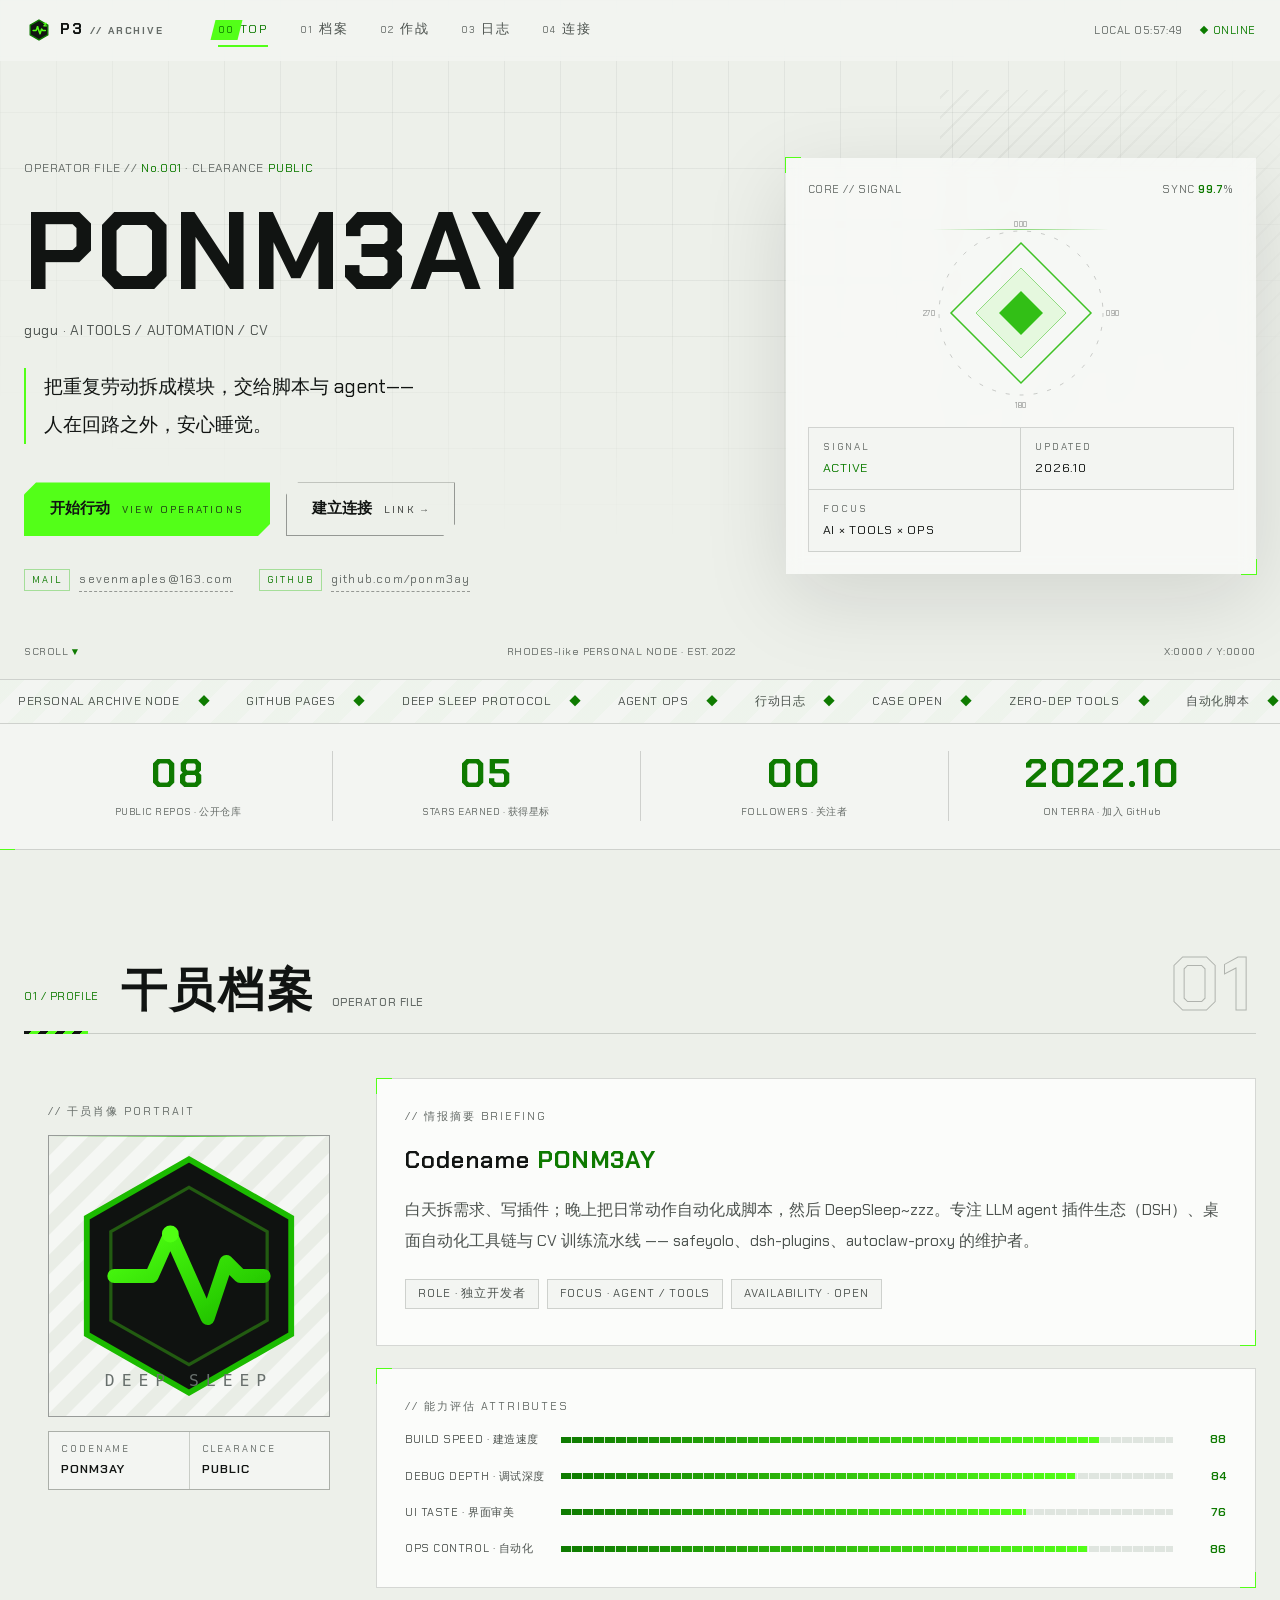
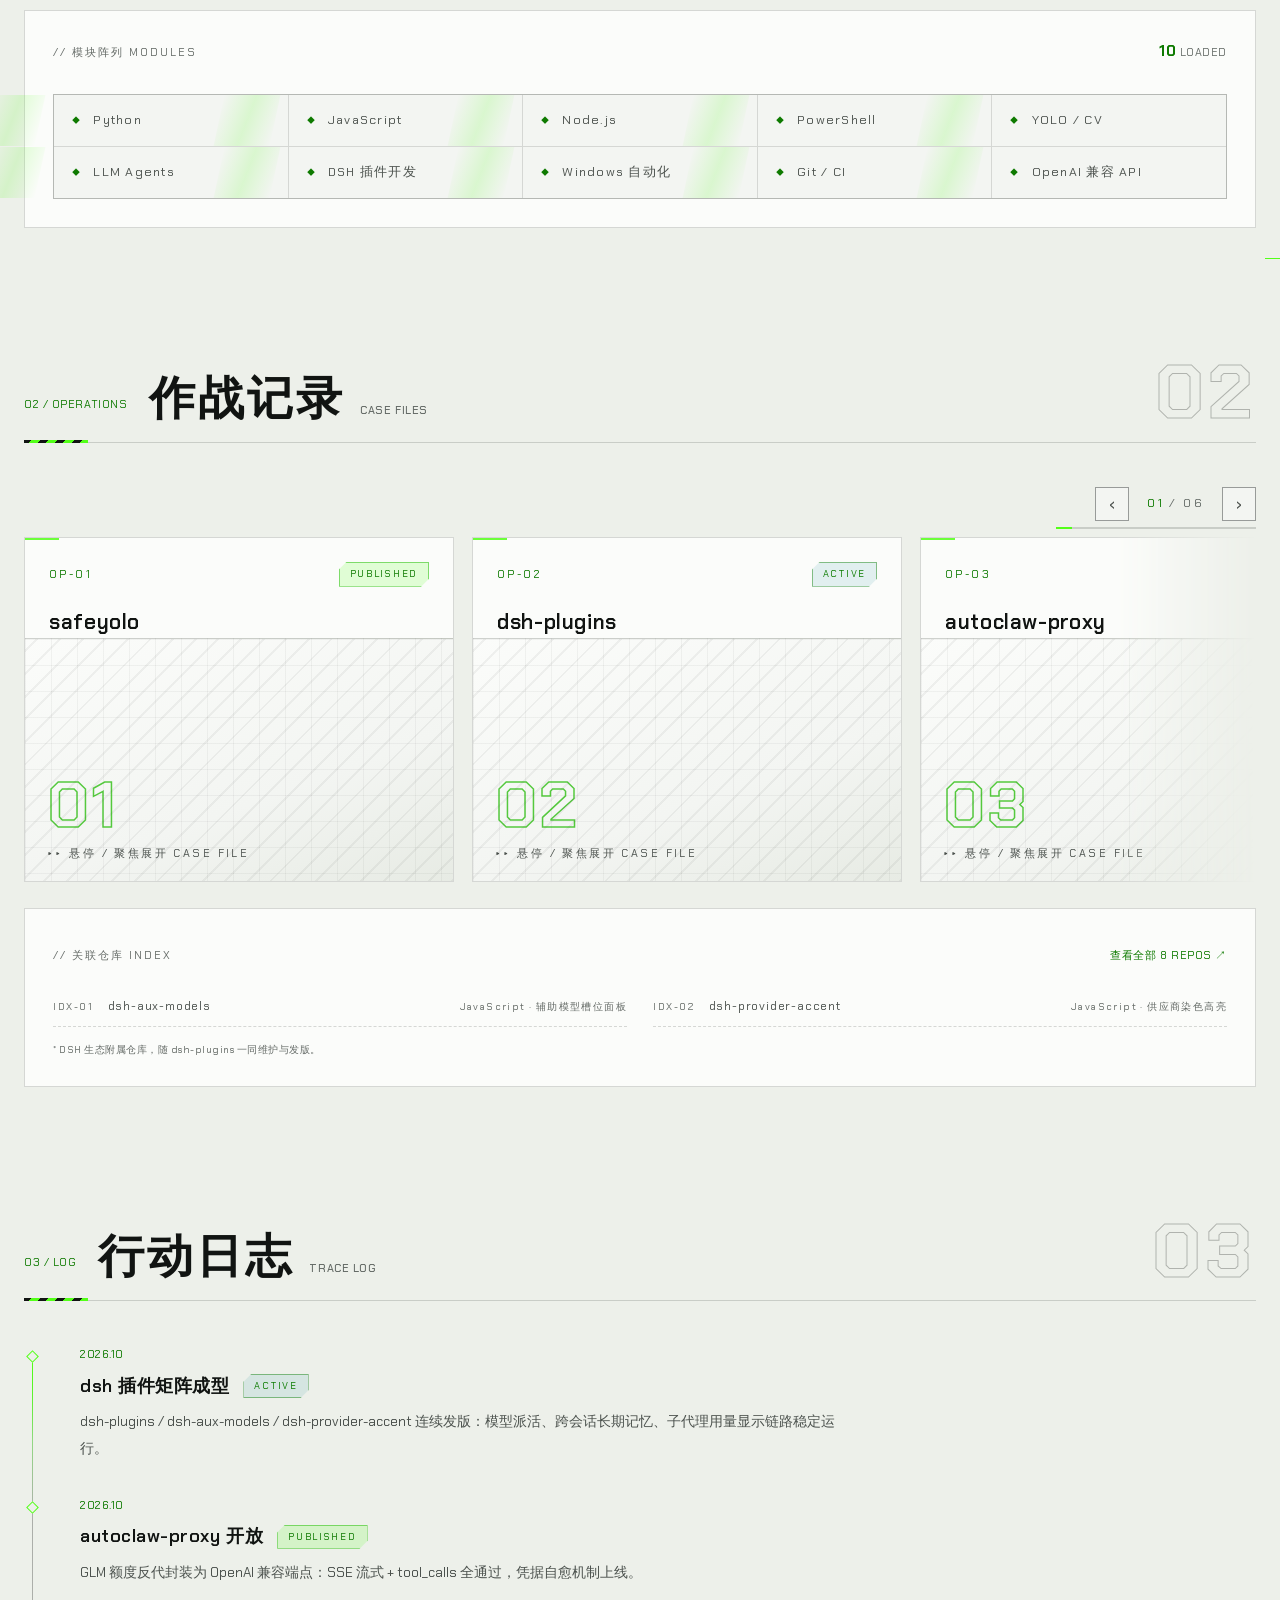
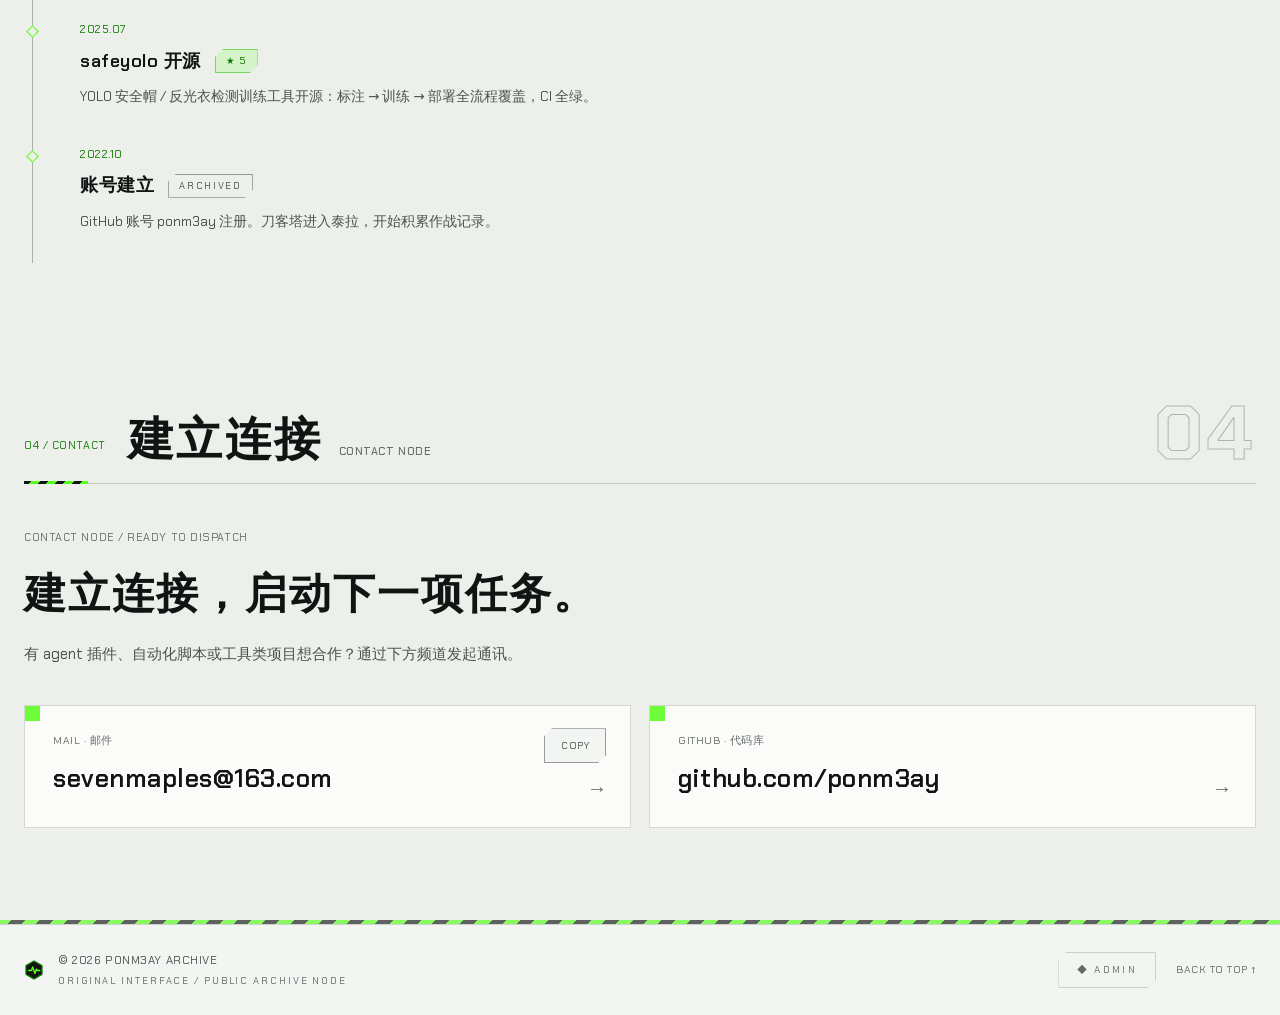
==== index.html @ d6914b5c "第三期R43-45: 滚动编排+交互密度+性能对标endfield - R43: 区头错峰进场/空心水印扫入/统计带count-up(格式化保留)/时间线轨道生长+条目错峰/作战卡合盖开场 - R44" ====
<!DOCTYPE html>
<html lang="zh-CN">
<head>
<meta charset="UTF-8">
<meta name="viewport" content="width=device-width, initial-scale=1.0">
<title>PONM3AY // PERSONAL ARCHIVE</title>
<meta name="description" content="PONM3AY 的个人档案站 —— AI 工具 / 桌面自动化 / CV 训练流水线。OPERATOR FILE // No.001">
<meta name="theme-color" content="#f3f5f2">
<meta property="og:title" content="PONM3AY // PERSONAL ARCHIVE">
<meta property="og:description" content="把重复劳动拆成模块，交给脚本与 agent。">
<meta property="og:type" content="website">
<meta property="og:url" content="https://ponm3ay.github.io/">
<meta property="og:image" content="https://ponm3ay.github.io/assets/img/og-card.png">
<meta property="og:image:width" content="1200">
<meta property="og:image:height" content="630">
<meta name="twitter:card" content="summary_large_image">
<meta name="twitter:title" content="PONM3AY // PERSONAL ARCHIVE">
<meta name="twitter:image" content="https://ponm3ay.github.io/assets/img/og-card.png">
<link rel="icon" type="image/svg+xml" href="favicon.svg?v=3">
<link rel="preload" href="assets/fonts/chakra-petch-latin-600-normal.woff2" as="font" type="font/woff2" crossorigin>
<link rel="preload" href="assets/fonts/chakra-petch-latin-400-normal.woff2" as="font" type="font/woff2" crossorigin>
<link rel="stylesheet" href="assets/fonts/fonts.css">
<style id="p3-critical">:root{--bg0:#edf0ea;--bg1:#f3f5f2;--bg2:#fbfcfa;--bg3:#e7ebe4;--panel:#fbfcfa;--line:#11141229;--line-strong:#11141266;--text:#111412;--dim:#4c524e;--faint:#656b67;--ak:#53ff18;--ak-deep:#0e7a00;--ak-soft:#53ff1829;--cyan:#0c7c00;--cyan-soft:#007c8f1a;--red:#b34700;--red-soft:#ff6a001f;--ok:#0c7c00;--f-disp:"Chakra Petch","Microsoft YaHei","PingFang SC","Noto Sans SC",system-ui,sans-serif;--f-body:"Chakra Petch","Microsoft YaHei","PingFang SC","Noto Sans SC",system-ui,sans-serif;--f-mono:"Consolas","Chakra Petch","Microsoft YaHei","Courier New",monospace;--ease-out:cubic-bezier(.16,1,.3,1);--clip-btn:polygon(12px 0,100% 0,100% calc(100% - 12px),calc(100% - 12px)100%,0 100%,0 12px);--clip-btn-sm:polygon(8px 0,100% 0,100% calc(100% - 8px),calc(100% - 8px)100%,0 100%,0 8px)}*,*:before,*:after{box-sizing:border-box}html,html:focus-within{scroll-behavior:smooth}body{background:var(--bg0);color:var(--text);font-family:var(--f-body);-webkit-font-smoothing:antialiased;overflow-x:hidden;margin:0;font-size:16px;line-height:1.7}::selection{background:var(--ak);color:#111412}img{display:block;max-width:100%}a{color:inherit;text-decoration:none}button{cursor:pointer;font-family:inherit}h1,h2,h3,h4,p,dl,dd,ul{margin:0;padding:0}ul{list-style:none}:focus-visible{outline:2px solid var(--ak);outline-offset:3px}::-webkit-scrollbar{width:10px;height:8px}::-webkit-scrollbar-track{background:var(--bg0)}::-webkit-scrollbar-thumb{border:2px solid var(--bg0);background:#c2c8bf}::-webkit-scrollbar-thumb:hover{background:var(--ak-deep)}.mono{font-family:var(--f-mono);letter-spacing:.05em}.container{width:min(1240px,100% - 48px);margin-inline-start:auto;margin-inline-end:auto}@media (max-width:640px){.container{width:calc(100% - 36px)}}.noscript-note{background:var(--red-soft);border-bottom:1px solid var(--red);font-family:var(--f-mono);padding:12px 20px;font-size:13px}#boot{position:fixed;z-index:200;background:var(--bg0);display:flex;animation:.5s 5s forwards bootAutoHide;justify-content:center;align-items: center;inset:0}@keyframes bootAutoHide{to{opacity:0;visibility:hidden}}#boot.is-done{opacity:0;visibility:hidden;transition:opacity .45s,visibility .45s}.boot-inner{width:min(560px,86vw)}.boot-lines{color:var(--dim);min-height:150px;font-size:12.5px;line-height:2}.boot-lines .bl{opacity:0;animation:.12s forwards blIn}.boot-lines .bl b{color:var(--ak-deep);font-weight:600}.boot-lines .bl .ok{color:var(--ok)}@keyframes blIn{to{opacity:1}}.boot-bar{overflow:hidden;background:#dfe5df;height:3px;margin:18px 0 10px}.boot-bar i{display:block;background:linear-gradient(90deg,var(--ak-deep),var(--ak));width:0;height:100%;transition:width .18s}.boot-status{display:flex;color:var(--faint);letter-spacing:.15em;justify-content:space-between;font-size:11px}.boot-skip{border:1px solid var(--line-strong);color:var(--dim);letter-spacing:.2em;clip-path:var(--clip-btn-sm);background:0 0;margin-top:26px;padding:11px 20px;transition:all .2s;font-size:11px}.boot-skip:hover{border-color:var(--ak-deep);color:var(--ak-deep)}.scroll-progress{position:fixed;z-index:120;background:0 0;height:2px;top:0;left:0;right:0}.scroll-progress i{display:block;background:var(--ak);width:0;height:100%;box-shadow:0 0 8px #1fb90080}.btn{display:inline-flex;font-family:var(--f-disp);clip-path:var(--clip-btn);transition:transform .2s var(--ease-out),background .2s,color .2s,box-shadow .2s;position:relative;border:none;align-items: center;gap:12px;padding:14px 26px;font-size:15px;font-weight:600}.btn .btn-en{letter-spacing:.22em;opacity:.72;font-size:10px;font-weight:500}.btn-solid{background:var(--ak);color:#111412}.btn-solid:hover{transform:translateY(-2px);box-shadow:0 6px 22px #1fb9004d}.btn-solid:active{transform:translateY(0)}.btn-ghost{color:var(--text);box-shadow:inset 0 0 0 1px var(--line-strong);background:0 0}.btn-ghost:hover{color:var(--ak-deep);box-shadow:inset 0 0 0 1px var(--ak);transform:translateY(-2px)}.btn-danger{color:var(--red)}.btn-danger:hover{box-shadow:inset 0 0 0 1px var(--red);color:var(--red);transform:none}.panel{background:var(--panel);border:1px solid var(--line);position:relative;padding:28px}.panel-corners:before,.panel-corners:after{content:"";position:absolute;border:1.5px solid var(--ak);pointer-events:none;width:16px;height:16px;transition:all .3s}.panel-corners:before{border-bottom:none;border-right:none;top:-1px;left:-1px}.panel-corners:after{border-top:none;border-left:none;bottom:-1px;right:-1px}.panel-corners:hover:before,.panel-corners:hover:after{width:24px;height:24px}.panel-tag{color:var(--faint);letter-spacing:.18em;margin-bottom:14px;font-size:11px}.panel-tag .attrs-note{display:inline-block;margin-left:10px}.chip{display:inline-block;color:var(--dim);border:1px solid var(--line);background:var(--bg1);letter-spacing:.08em;margin:0 8px 8px 0;padding:4px 12px;font-size:11.5px}.reveal{opacity:0;transition:opacity .8s var(--ease-out),transform .8s var(--ease-out);transform:translateY(26px)}.reveal.in{opacity:1;transform:none}body:not(.p3-admin) .is-todo,body:not(.p3-admin) .admin-only{display:none!important}.nav{position:fixed;z-index:110;backdrop-filter:blur(12px);background:#f3f5f2db;border-bottom:1px solid #0000;transition:border-color .3s;top:0;left:0;right:0}.nav.is-scrolled{border-bottom-color:var(--line)}.nav-inner{display:flex;align-items: center;gap:28px;height:60px}.nav-logo{display:flex;color:var(--text);align-self:stretch;align-items: center;gap:10px;padding:0 4px}.nav-logo-mark{color:var(--ak-deep);width:22px;height:22px}.nav-logo-text{letter-spacing:.12em;font-size:15px;font-weight:700}.nav-logo-sub{color:var(--faint);letter-spacing:.18em;margin-left:6px;font-size:10px}.nav-links{display:flex;gap:4px;margin-left:8px}.nav-link{position:relative;display:flex;color:var(--dim);letter-spacing:.1em;align-items:baseline;gap:6px;padding:8px 14px;transition:color .2s;font-size:12.5px}.nav-link i{color:var(--faint);position:relative;z-index:1;transition:color .2s;font-size:9.5px;font-style:normal}.nav-link i:before{content:"";position:absolute;background:var(--ak);z-index:-1;opacity:0;transition:transform .32s var(--ease-out),opacity .28s ease;inset:-2px -5px;transform:translate(-9px)skew(-14deg)}.nav-link:hover i:before,.nav-link.is-active i:before{opacity:1;transform:translate(0)skew(-14deg)}.nav-link:hover i,.nav-link.is-active i{color:#111412}.nav-link:hover{color:var(--text)}.nav-link.is-active,.nav-link.is-active i{color:var(--ak-deep)}.nav-link:after{content:"";position:absolute;background:var(--ak);transform-origin:left;transition:transform .28s var(--ease-out);height:1.5px;bottom:2px;left:14px;right:14px;transform:scaleX(0)}.nav-link.is-active:after{transform:scaleX(1)}
</style>
<link rel="stylesheet" href="assets/css/main.min.css" media="print" onload="this.media='all'">
<noscript><link rel="stylesheet" href="assets/css/main.min.css"></noscript>

<style id="p3-critical">:root{--bg0:#edf0ea;--bg1:#f3f5f2;--bg2:#fbfcfa;--bg3:#e7ebe4;--panel:#fbfcfa;--line:#11141229;--line-strong:#11141266;--text:#111412;--dim:#4c524e;--faint:#656b67;--ak:#53ff18;--ak-deep:#0e7a00;--ak-soft:#53ff1829;--cyan:#0c7c00;--cyan-soft:#007c8f1a;--red:#b34700;--red-soft:#ff6a001f;--ok:#0c7c00;--f-disp:"Chakra Petch","Microsoft YaHei","PingFang SC","Noto Sans SC",system-ui,sans-serif;--f-body:"Chakra Petch","Microsoft YaHei","PingFang SC","Noto Sans SC",system-ui,sans-serif;--f-mono:"Consolas","Chakra Petch","Microsoft YaHei","Courier New",monospace;--ease-out:cubic-bezier(.16,1,.3,1);--clip-btn:polygon(12px 0,100% 0,100% calc(100% - 12px),calc(100% - 12px)100%,0 100%,0 12px);--clip-btn-sm:polygon(8px 0,100% 0,100% calc(100% - 8px),calc(100% - 8px)100%,0 100%,0 8px)}*,*:before,*:after{box-sizing:border-box}html,html:focus-within{scroll-behavior:smooth}body{background:var(--bg0);color:var(--text);font-family:var(--f-body);-webkit-font-smoothing:antialiased;overflow-x:hidden;margin:0;font-size:16px;line-height:1.7}::selection{background:var(--ak);color:#111412}img{display:block;max-width:100%}a{color:inherit;text-decoration:none}button{cursor:pointer;font-family:inherit}h1,h2,h3,h4,p,dl,dd,ul{margin:0;padding:0}ul{list-style:none}:focus-visible{outline:2px solid var(--ak);outline-offset:3px}::-webkit-scrollbar{width:10px;height:8px}::-webkit-scrollbar-track{background:var(--bg0)}::-webkit-scrollbar-thumb{border:2px solid var(--bg0);background:#c2c8bf}::-webkit-scrollbar-thumb:hover{background:var(--ak-deep)}.mono{font-family:var(--f-mono);letter-spacing:.05em}.container{width:min(1240px,100% - 48px);margin-inline-start:auto;margin-inline-end:auto}@media (max-width:640px){.container{width:calc(100% - 36px)}}.noscript-note{background:var(--red-soft);border-bottom:1px solid var(--red);font-family:var(--f-mono);padding:12px 20px;font-size:13px}#boot{position:fixed;z-index:200;background:var(--bg0);display:flex;animation:.5s 5s forwards bootAutoHide;justify-content:center;align-items: center;inset:0}@keyframes bootAutoHide{to{opacity:0;visibility:hidden}}#boot.is-done{opacity:0;visibility:hidden;transition:opacity .45s,visibility .45s}.boot-inner{width:min(560px,86vw)}.boot-lines{color:var(--dim);min-height:150px;font-size:12.5px;line-height:2}.boot-lines .bl{opacity:0;animation:.12s forwards blIn}.boot-lines .bl b{color:var(--ak-deep);font-weight:600}.boot-lines .bl .ok{color:var(--ok)}@keyframes blIn{to{opacity:1}}.boot-bar{overflow:hidden;background:#dfe5df;height:3px;margin:18px 0 10px}.boot-bar i{display:block;background:linear-gradient(90deg,var(--ak-deep),var(--ak));width:0;height:100%;transition:width .18s}.boot-status{display:flex;color:var(--faint);letter-spacing:.15em;justify-content:space-between;font-size:11px}.boot-skip{border:1px solid var(--line-strong);color:var(--dim);letter-spacing:.2em;clip-path:var(--clip-btn-sm);background:0 0;margin-top:26px;padding:11px 20px;transition:all .2s;font-size:11px}.boot-skip:hover{border-color:var(--ak-deep);color:var(--ak-deep)}.scroll-progress{position:fixed;z-index:120;background:0 0;height:2px;top:0;left:0;right:0}.scroll-progress i{display:block;background:var(--ak);width:0;height:100%;box-shadow:0 0 8px #1fb90080}.btn{display:inline-flex;font-family:var(--f-disp);clip-path:var(--clip-btn);transition:transform .2s var(--ease-out),background .2s,color .2s,box-shadow .2s;position:relative;border:none;align-items: center;gap:12px;padding:14px 26px;font-size:15px;font-weight:600}.btn .btn-en{letter-spacing:.22em;opacity:.72;font-size:10px;font-weight:500}.btn-solid{background:var(--ak);color:#111412}.btn-solid:hover{transform:translateY(-2px);box-shadow:0 6px 22px #1fb9004d}.btn-solid:active{transform:translateY(0)}.btn-ghost{color:var(--text);box-shadow:inset 0 0 0 1px var(--line-strong);background:0 0}.btn-ghost:hover{color:var(--ak-deep);box-shadow:inset 0 0 0 1px var(--ak);transform:translateY(-2px)}.btn-danger{color:var(--red)}.btn-danger:hover{box-shadow:inset 0 0 0 1px var(--red);color:var(--red);transform:none}.panel{background:var(--panel);border:1px solid var(--line);position:relative;padding:28px}.panel-corners:before,.panel-corners:after{content:"";position:absolute;border:1.5px solid var(--ak);pointer-events:none;width:16px;height:16px;transition:all .3s}.panel-corners:before{border-bottom:none;border-right:none;top:-1px;left:-1px}.panel-corners:after{border-top:none;border-left:none;bottom:-1px;right:-1px}.panel-corners:hover:before,.panel-corners:hover:after{width:24px;height:24px}.panel-tag{color:var(--faint);letter-spacing:.18em;margin-bottom:14px;font-size:11px}.panel-tag .attrs-note{display:inline-block;margin-left:10px}.chip{display:inline-block;color:var(--dim);border:1px solid var(--line);background:var(--bg1);letter-spacing:.08em;margin:0 8px 8px 0;padding:4px 12px;font-size:11.5px}.reveal{opacity:0;transition:opacity .8s var(--ease-out),transform .8s var(--ease-out);transform:translateY(26px)}.reveal.in{opacity:1;transform:none}body:not(.p3-admin) .is-todo,body:not(.p3-admin) .admin-only{display:none!important}.nav{position:fixed;z-index:110;backdrop-filter:blur(12px);background:#f3f5f2db;border-bottom:1px solid #0000;transition:border-color .3s;top:0;left:0;right:0}.nav.is-scrolled{border-bottom-color:var(--line)}.nav-inner{display:flex;align-items: center;gap:28px;height:60px}.nav-logo{display:flex;color:var(--text);align-self:stretch;align-items: center;gap:10px;padding:0 4px}.nav-logo-mark{color:var(--ak-deep);width:22px;height:22px}.nav-logo-text{letter-spacing:.12em;font-size:15px;font-weight:700}.nav-logo-sub{color:var(--faint);letter-spacing:.18em;margin-left:6px;font-size:10px}.nav-links{display:flex;gap:4px;margin-left:8px}.nav-link{position:relative;display:flex;color:var(--dim);letter-spacing:.1em;align-items:baseline;gap:6px;padding:8px 14px;transition:color .2s;font-size:12.5px}.nav-link i{color:var(--faint);transition:color .2s;font-size:9.5px;font-style:normal}.nav-link:hover{color:var(--text)}.nav-link.is-active,.nav-link.is-active i{color:var(--ak-deep)}.nav-link:after{content:"";position:absolute;background:var(--ak);transform-origin:left;transition:transform .28s var(--ease-out);height:1.5px;bottom:2px;left:14px;right:14px;transform:scaleX(0)}.nav-link.is-active:after{transform:scaleX(1)}
</style>



<style id="p3-critical">:root{--bg0:#edf0ea;--bg1:#f3f5f2;--bg2:#fbfcfa;--bg3:#e7ebe4;--panel:#fbfcfa;--line:#11141229;--line-strong:#11141266;--text:#111412;--dim:#4c524e;--faint:#656b67;--ak:#53ff18;--ak-deep:#0e7a00;--ak-soft:#53ff1829;--cyan:#0c7c00;--cyan-soft:#007c8f1a;--red:#b34700;--red-soft:#ff6a001f;--ok:#0c7c00;--f-disp:"Chakra Petch","Microsoft YaHei","PingFang SC","Noto Sans SC",system-ui,sans-serif;--f-body:"Chakra Petch","Microsoft YaHei","PingFang SC","Noto Sans SC",system-ui,sans-serif;--f-mono:"Consolas","Chakra Petch","Microsoft YaHei","Courier New",monospace;--ease-out:cubic-bezier(.16,1,.3,1);--clip-btn:polygon(12px 0,100% 0,100% calc(100% - 12px),calc(100% - 12px)100%,0 100%,0 12px);--clip-btn-sm:polygon(8px 0,100% 0,100% calc(100% - 8px),calc(100% - 8px)100%,0 100%,0 8px)}*,*:before,*:after{box-sizing:border-box}html,html:focus-within{scroll-behavior:smooth}body{background:var(--bg0);color:var(--text);font-family:var(--f-body);-webkit-font-smoothing:antialiased;overflow-x:hidden;margin:0;font-size:16px;line-height:1.7}::selection{background:var(--ak);color:#111412}img{display:block;max-width:100%}a{color:inherit;text-decoration:none}button{cursor:pointer;font-family:inherit}h1,h2,h3,h4,p,dl,dd,ul{margin:0;padding:0}ul{list-style:none}:focus-visible{outline:2px solid var(--ak);outline-offset:3px}::-webkit-scrollbar{width:10px;height:8px}::-webkit-scrollbar-track{background:var(--bg0)}::-webkit-scrollbar-thumb{border:2px solid var(--bg0);background:#c2c8bf}::-webkit-scrollbar-thumb:hover{background:var(--ak-deep)}.mono{font-family:var(--f-mono);letter-spacing:.05em}.container{width:min(1240px,100% - 48px);margin-inline-start:auto;margin-inline-end:auto}@media (max-width:640px){.container{width:calc(100% - 36px)}}.noscript-note{background:var(--red-soft);border-bottom:1px solid var(--red);font-family:var(--f-mono);padding:12px 20px;font-size:13px}#boot{position:fixed;z-index:200;background:var(--bg0);display:flex;animation:.5s 5s forwards bootAutoHide;justify-content:center;align-items: center;inset:0}@keyframes bootAutoHide{to{opacity:0;visibility:hidden}}#boot.is-done{opacity:0;visibility:hidden;transition:opacity .45s,visibility .45s}.boot-inner{width:min(560px,86vw)}.boot-lines{color:var(--dim);min-height:150px;font-size:12.5px;line-height:2}.boot-lines .bl{opacity:0;animation:.12s forwards blIn}.boot-lines .bl b{color:var(--ak-deep);font-weight:600}.boot-lines .bl .ok{color:var(--ok)}@keyframes blIn{to{opacity:1}}.boot-bar{overflow:hidden;background:#dfe5df;height:3px;margin:18px 0 10px}.boot-bar i{display:block;background:linear-gradient(90deg,var(--ak-deep),var(--ak));width:0;height:100%;transition:width .18s}.boot-status{display:flex;color:var(--faint);letter-spacing:.15em;justify-content:space-between;font-size:11px}.boot-skip{border:1px solid var(--line-strong);color:var(--dim);letter-spacing:.2em;clip-path:var(--clip-btn-sm);background:0 0;margin-top:26px;padding:11px 20px;transition:all .2s;font-size:11px}.boot-skip:hover{border-color:var(--ak-deep);color:var(--ak-deep)}.scroll-progress{position:fixed;z-index:120;background:0 0;height:2px;top:0;left:0;right:0}.scroll-progress i{display:block;background:var(--ak);width:0;height:100%;box-shadow:0 0 8px #1fb90080}.btn{display:inline-flex;font-family:var(--f-disp);clip-path:var(--clip-btn);transition:transform .2s var(--ease-out),background .2s,color .2s,box-shadow .2s;position:relative;border:none;align-items: center;gap:12px;padding:14px 26px;font-size:15px;font-weight:600}.btn .btn-en{letter-spacing:.22em;opacity:.72;font-size:10px;font-weight:500}.btn-solid{background:var(--ak);color:#111412}.btn-solid:hover{transform:translateY(-2px);box-shadow:0 6px 22px #1fb9004d}.btn-solid:active{transform:translateY(0)}.btn-ghost{color:var(--text);box-shadow:inset 0 0 0 1px var(--line-strong);background:0 0}.btn-ghost:hover{color:var(--ak-deep);box-shadow:inset 0 0 0 1px var(--ak);transform:translateY(-2px)}.btn-danger{color:var(--red)}.btn-danger:hover{box-shadow:inset 0 0 0 1px var(--red);color:var(--red);transform:none}.panel{background:var(--panel);border:1px solid var(--line);position:relative;padding:28px}.panel-corners:before,.panel-corners:after{content:"";position:absolute;border:1.5px solid var(--ak);pointer-events:none;width:16px;height:16px;transition:all .3s}.panel-corners:before{border-bottom:none;border-right:none;top:-1px;left:-1px}.panel-corners:after{border-top:none;border-left:none;bottom:-1px;right:-1px}.panel-corners:hover:before,.panel-corners:hover:after{width:24px;height:24px}.panel-tag{color:var(--faint);letter-spacing:.18em;margin-bottom:14px;font-size:11px}.panel-tag .attrs-note{display:inline-block;margin-left:10px}.chip{display:inline-block;color:var(--dim);border:1px solid var(--line);background:var(--bg1);letter-spacing:.08em;margin:0 8px 8px 0;padding:4px 12px;font-size:11.5px}.reveal{opacity:0;transition:opacity .8s var(--ease-out),transform .8s var(--ease-out);transform:translateY(26px)}.reveal.in{opacity:1;transform:none}body:not(.p3-admin) .is-todo,body:not(.p3-admin) .admin-only{display:none!important}.nav{position:fixed;z-index:110;backdrop-filter:blur(12px);background:#f3f5f2db;border-bottom:1px solid #0000;transition:border-color .3s;top:0;left:0;right:0}.nav.is-scrolled{border-bottom-color:var(--line)}.nav-inner{display:flex;align-items: center;gap:28px;height:60px}.nav-logo{display:flex;color:var(--text);align-self:stretch;align-items: center;gap:10px;padding:0 4px}.nav-logo-mark{color:var(--ak-deep);width:22px;height:22px}.nav-logo-text{letter-spacing:.12em;font-size:15px;font-weight:700}.nav-logo-sub{color:var(--faint);letter-spacing:.18em;margin-left:6px;font-size:10px}.nav-links{display:flex;gap:4px;margin-left:8px}.nav-link{position:relative;display:flex;color:var(--dim);letter-spacing:.1em;align-items:baseline;gap:6px;padding:8px 14px;transition:color .2s;font-size:12.5px}.nav-link i{color:var(--faint);transition:color .2s;font-size:9.5px;font-style:normal}.nav-link:hover{color:var(--text)}.nav-link.is-active,.nav-link.is-active i{color:var(--ak-deep)}.nav-link:after{content:"";position:absolute;background:var(--ak);transform-origin:left;transition:transform .28s var(--ease-out);height:1.5px;bottom:2px;left:14px;right:14px;transform:scaleX(0)}.nav-link.is-active:after{transform:scaleX(1)}
</style>


</head>
<body>
<noscript><div class="noscript-note">本站需要启用 JavaScript 才能加载档案数据。STATIC FALLBACK: PONM3AY — github.com/ponm3ay — sevenmaples@163.com</div></noscript>

<!-- ===== 开机启动序列 ===== -->
<div id="boot" aria-hidden="true">
  <div class="boot-inner mono">
    <div class="boot-lines" id="bootLines"></div>
    <div class="boot-bar"><i id="bootBarFill"></i></div>
    <p class="boot-status"><span id="bootPct">LOADING - 0%</span><span>LOADING</span></p>
    <button id="bootSkip" class="boot-skip mono" type="button">SKIP ▸▸</button>
  </div>
</div>

<!-- ===== 滚动进度 ===== -->
<div class="scroll-progress" aria-hidden="true"><i id="scrollBar"></i></div>

<!-- ===== 导航 ===== -->
<header class="nav" id="nav">
  <div class="nav-inner container">
    <a class="nav-logo" href="#top" aria-label="返回顶部">
      <svg class="nav-logo-mark" viewBox="0 0 24 24" aria-hidden="true"><path d="M12 1.2 21.6 6.7v10.6L12 22.8 2.4 17.3V6.7Z" fill="#111412" stroke="currentColor" stroke-width="1.5"/><polyline points="5.6,12.6 8.8,12.6 10.4,8.7 13.1,16.1 14.8,11 16.1,12.6 18.9,12.6" fill="none" stroke="#53ff18" stroke-width="1.7" stroke-linecap="round" stroke-linejoin="round"/><circle cx="10.4" cy="8.7" r="1" fill="#53ff18"/><path d="M17.2 4.6h2.9l-2.9 2.9h2.9" fill="none" stroke="#53ff18" stroke-width="1.2" stroke-linecap="round" stroke-linejoin="round"/></svg>
      <span class="nav-logo-text mono">P3<span class="nav-logo-sub">// ARCHIVE</span></span>
    </a>
    <nav class="nav-links mono" id="navLinks" aria-label="站内导航">
      <a href="#top" class="nav-link is-active"><i>00</i>TOP</a>
      <a href="#profile" class="nav-link"><i>01</i>档案</a>
      <a href="#operations" class="nav-link"><i>02</i>作战</a>
      <a href="#log" class="nav-link"><i>03</i>日志</a>
      <a href="#connect" class="nav-link"><i>04</i>连接</a>
    </nav>
    <div class="nav-right mono">
      <span class="nav-clock" id="navClock">LOCAL --:--:--</span>
      <span class="nav-online"><i class="dot" aria-hidden="true"></i>ONLINE</span>
      <button class="nav-burger" id="navBurger" type="button" aria-label="打开菜单" aria-expanded="false"><span></span><span></span><span></span></button>
    </div>
  </div>
</header>

<main>
  <!-- ===== HERO ===== -->
  <section class="hero" id="top">
    <div class="hero-bg" aria-hidden="true"></div>
    <div class="container hero-grid">
      <div class="hero-main">
        <p class="hero-file mono reveal">OPERATOR FILE // <span data-c="identity.fileNo">No.001</span> · CLEARANCE <span data-c="identity.clearance">PUBLIC</span></p>
        <h1 class="hero-name glitch reveal" data-text="PONM3AY">PONM3AY</h1>
        <p class="hero-sub mono reveal"><span data-c="identity.name">gugu</span> · <span data-c="identity.role">AI TOOLS / AUTOMATION / CV</span></p>
        <p class="hero-mission reveal" data-c="identity.mission">把重复劳动拆成模块，交给脚本与 agent——<br>人在回路之外，安心睡觉。</p>
        <div class="hero-cta reveal">
          <a class="btn btn-solid" href="#operations">开始行动<span class="btn-en mono">VIEW OPERATIONS</span></a>
          <a class="btn btn-ghost" href="#connect">建立连接<span class="btn-en mono">LINK →</span></a>
        </div>
        <div class="hero-quick mono reveal">
          <a class="hq-link" id="hqMail" href="mailto:sevenmaples@163.com"><i>MAIL</i><span data-c="connect.mail">sevenmaples@163.com</span></a>
          <a class="hq-link" id="hqGit" href="https://github.com/ponm3ay" target="_blank" rel="noopener"><i>GITHUB</i><span data-c="connect.github">github.com/ponm3ay</span></a>
        </div>
      </div>
      <aside class="hero-aside reveal" aria-label="状态面板">
        <div class="status-card panel-corners">
          <div class="status-head mono"><span>CORE // SIGNAL</span><span class="sync mono">SYNC <b id="syncVal">99.7</b>%</span></div>
          <div class="core-visual" aria-hidden="true">
            <svg viewBox="0 0 200 200">
              <g class="core-spin">
                <path d="M100 30 170 100 100 170 30 100Z" fill="none" stroke="rgba(31,185,0,.85)" stroke-width="1.5"/>
                <path d="M100 55 145 100 100 145 55 100Z" fill="rgba(83,255,24,.10)" stroke="rgba(31,185,0,.45)" stroke-width="1"/>
              </g>
              <g class="core-spin-rev">
                <circle cx="100" cy="100" r="82" fill="none" stroke="rgba(17,20,18,.20)" stroke-width="1" stroke-dasharray="4 10"/>
                <path d="M100 78 122 100 100 122 78 100Z" fill="rgba(31,185,0,.9)"/>
              </g>
              <g class="mono core-label" fill="rgba(17,20,18,.5)" font-size="7" font-family="monospace">
                <text x="100" y="14" text-anchor="middle">000</text>
                <text x="192" y="103" text-anchor="middle">090</text>
                <text x="100" y="195" text-anchor="middle">180</text>
                <text x="8" y="103" text-anchor="middle">270</text>
              </g>
            </svg>
            <span class="core-scan" aria-hidden="true"></span>
          </div>
          <dl class="status-grid mono">
            <div><dt>SIGNAL</dt><dd class="ok">ACTIVE</dd></div>
            <div><dt>SECTOR</dt><dd data-c="identity.location">CN / [待编辑]</dd></div>
            <div><dt>UPDATED</dt><dd data-c="meta.updated">2026.10</dd></div>
            <div><dt>FOCUS</dt><dd data-c="identity.focus">AI × TOOLS × OPS</dd></div>
          </dl>
        </div>
      </aside>
    </div>
    <div class="hero-foot mono container">
      <span>SCROLL <b>▼</b></span>
      <span class="hero-foot-mid">RHODES-like PERSONAL NODE · EST. 2022</span>
      <span id="heroXY">X:0000 / Y:0000</span>
    </div>
  </section>

  <!-- ===== 跑马灯 ===== -->
  <div class="ticker" aria-hidden="true">
    <div class="ticker-track mono" id="tickerTrack"></div>
  </div>

  <!-- ===== 统计带 ===== -->
  <section class="stats" aria-label="GitHub 数据统计">
    <div class="container stats-grid">
      <div class="stat reveal"><span class="stat-num mono" data-c="stats.repos">08</span><span class="stat-label mono">PUBLIC REPOS · 公开仓库</span></div>
      <div class="stat reveal"><span class="stat-num mono" data-c="stats.stars">05</span><span class="stat-label mono">STARS EARNED · 获得星标</span></div>
      <div class="stat reveal"><span class="stat-num mono" data-c="stats.followers">00</span><span class="stat-label mono">FOLLOWERS · 关注者</span></div>
      <div class="stat reveal"><span class="stat-num mono" data-c="stats.since">2022.10</span><span class="stat-label mono">ON TERRA · 加入 GitHub</span></div>
    </div>
  </section>

  <!-- ===== 01 档案 ===== -->
  <section class="sec" id="profile">
    <div class="container">
      <header class="sec-head reveal">
        <p class="sec-index mono">01 / PROFILE</p>
        <h2 class="sec-title"><span class="sec-cn">干员档案</span><span class="sec-en mono">OPERATOR FILE</span></h2>
        <span class="sec-num mono" aria-hidden="true">01</span>
      </header>
      <div class="profile-grid">
        <aside class="avatar-panel panel-corners reveal" id="avatarPanel" aria-label="干员肖像">
          <p class="panel-tag mono">// 干员肖像 PORTRAIT</p>
          <div class="portrait-frame" id="portraitFrame">
            <img id="portraitImg" src="assets/img/avatar.svg" alt="干员肖像 PORTRAIT">
            <span class="portrait-scan" aria-hidden="true"></span>
            <button class="portrait-upload mono" id="portraitUpload" type="button" hidden aria-label="上传本地头像">▲ 上传图像<span>UPLOAD IMAGE</span></button>
          </div>
          <dl class="portrait-meta mono">
            <div><dt>CODENAME</dt><dd data-c="identity.codename">PONM3AY</dd></div>
            <div><dt>CLEARANCE</dt><dd data-c="identity.clearance">PUBLIC</dd></div>
          </dl>
          <p class="portrait-hint mono admin-only" id="portraitHint">* 解锁 ◆ ADMIN 后可从本地上传头像（自动压缩至 640px，仅本机生效）</p>
          <input type="file" id="portraitFile" accept="image/*" hidden>
        </aside>
        <div class="profile-main">
          <article class="panel bio-panel panel-corners reveal">
          <p class="panel-tag mono">// 情报摘要 BRIEFING</p>
          <h3 class="bio-title">Codename <b data-c="identity.codename">PONM3AY</b></h3>
          <p class="bio-text" data-c="identity.bio">白天拆需求、写插件；晚上把日常动作自动化成脚本，然后 DeepSleep~zzz。专注 LLM agent 插件生态（DSH）、桌面自动化工具链与 CV 训练流水线 —— safeyolo、dsh-plugins、autoclaw-proxy 的维护者。</p>
          <div class="bio-chips mono" id="bioChips">
            <span class="chip">ROLE · 独立开发者</span>
            <span class="chip">FOCUS · AGENT / TOOLS</span>
            <span class="chip">AVAILABILITY · OPEN</span>
          </div>
        </article>
        <article class="panel attrs-panel panel-corners reveal">
          <p class="panel-tag mono">// 能力评估 ATTRIBUTES</p>
          <p class="attrs-sub mono admin-only">自评示例 · 可在管理后台修改</p>
          <div class="attr" id="attrsList"></div>
        </article>
        </div>
      </div>
      <article class="panel modules-panel reveal">
        <div class="modules-head">
          <p class="panel-tag mono">// 模块阵列 MODULES</p>
          <p class="modules-count mono"><b id="modulesCount">10</b> LOADED</p>
        </div>
        <ul class="modules-grid mono" id="modulesList"></ul>
      </article>
    </div>
  </section>

  <!-- ===== 02 作战 ===== -->
  <section class="sec" id="operations">
    <div class="container">
      <header class="sec-head reveal">
        <p class="sec-index mono">02 / OPERATIONS</p>
        <h2 class="sec-title"><span class="sec-cn">作战记录</span><span class="sec-en mono">CASE FILES</span></h2>
        <span class="sec-num mono" aria-hidden="true">02</span>
      </header>
      <div class="ops-pager mono reveal" aria-hidden="true">
        <button class="ops-btn" id="opsPrev" type="button" aria-label="上一批项目">‹</button>
        <span class="ops-counter"><i id="opsIdx">01</i> / <span id="opsTotal">06</span></span>
        <button class="ops-btn" id="opsNext" type="button" aria-label="下一批项目">›</button>
        <span class="ops-progress" aria-hidden="true"><i id="opsProgress"></i></span>
      </div>
      <div class="ops-viewport reveal" id="opsViewport" tabindex="0" aria-label="项目列表，可左右滚动">
        <div class="ops-track" id="opsTrack"></div>
      </div>
      <article class="panel ops-index-panel reveal">
        <div class="ops-index-head">
          <p class="panel-tag mono">// 关联仓库 INDEX</p>
          <a class="ops-all mono" href="https://github.com/ponm3ay?tab=repositories" target="_blank" rel="noopener">查看全部 8 REPOS ↗</a>
        </div>
        <ul class="ops-index mono" id="opsIndex"></ul>
        <p class="ops-index-note mono">* DSH 生态附属仓库，随 dsh-plugins 一同维护与发版。</p>
      </article>
    </div>
  </section>

  <!-- ===== 03 日志 ===== -->
  <section class="sec" id="log">
    <div class="container">
      <header class="sec-head reveal">
        <p class="sec-index mono">03 / LOG</p>
        <h2 class="sec-title"><span class="sec-cn">行动日志</span><span class="sec-en mono">TRACE LOG</span></h2>
        <span class="sec-num mono" aria-hidden="true">03</span>
      </header>
      <div class="timeline" id="timeline"></div>
    </div>
  </section>

  <!-- ===== 04 建立连接 ===== -->
  <section class="sec sec-connect" id="connect">
    <div class="container">
      <header class="sec-head reveal">
        <p class="sec-index mono">04 / CONTACT</p>
        <h2 class="sec-title"><span class="sec-cn">建立连接</span><span class="sec-en mono">CONTACT NODE</span></h2>
        <span class="sec-num mono" aria-hidden="true">04</span>
      </header>
      <div class="connect-head reveal">
        <p class="connect-kicker mono">CONTACT NODE / READY TO DISPATCH</p>
        <p class="connect-title">建立连接，启动下一项任务。</p>
        <p class="connect-sub">有 agent 插件、自动化脚本或工具类项目想合作？通过下方频道发起通讯。</p>
      </div>
      <div class="connect-grid" id="connectGrid">
        <a class="connect-card panel-corners reveal" href="mailto:sevenmaples@163.com" id="channelMail">
          <span class="cc-type mono">MAIL · 邮件</span>
          <span class="cc-value" data-c="connect.mail">sevenmaples@163.com</span>
          <span class="cc-arrow mono" aria-hidden="true">→</span>
          <button class="cc-copy mono" type="button" data-copy="sevenmaples@163.com" aria-label="复制邮箱地址">COPY</button>
        </a>
        <a class="connect-card panel-corners reveal" href="https://github.com/ponm3ay" target="_blank" rel="noopener" id="channelGit">
          <span class="cc-type mono">GITHUB · 代码库</span>
          <span class="cc-value" data-c="connect.github">github.com/ponm3ay</span>
          <span class="cc-arrow mono" aria-hidden="true">→</span>
        </a>
        <div class="connect-card connect-card-empty reveal">
          <span class="cc-type mono">CHANNEL · 更多频道</span>
          <span class="cc-value cc-todo">[待编辑 · 在管理后台补充 B站 / 博客 / 其他链接]</span>
        </div>
      </div>
      <p class="connect-note mono reveal" data-c="connect.responseNote">RESPONSE TIME · 通常 24-48H · [待编辑：可写上你的响应习惯]</p>
    </div>
  </section>
</main>

<!-- ===== 页脚 ===== -->
<footer class="footer">
  <div class="container footer-inner">
    <div class="footer-brand">
      <svg class="footer-mark" viewBox="0 0 24 24" aria-hidden="true"><path d="M12 1.2 21.6 6.7v10.6L12 22.8 2.4 17.3V6.7Z" fill="#111412" stroke="currentColor" stroke-width="1.5"/><polyline points="5.6,12.6 8.8,12.6 10.4,8.7 13.1,16.1 14.8,11 16.1,12.6 18.9,12.6" fill="none" stroke="#53ff18" stroke-width="1.7" stroke-linecap="round" stroke-linejoin="round"/><circle cx="10.4" cy="8.7" r="1" fill="#53ff18"/></svg>
      <div class="footer-text mono">
        <span data-c="footer.text">© 2026 PONM3AY ARCHIVE</span>
        <span class="footer-note" data-c="footer.note">ORIGINAL INTERFACE / PUBLIC ARCHIVE NODE</span>
      </div>
    </div>
    <div class="footer-right mono">
      <button class="admin-entry" id="adminEntry" type="button" title="管理员控制台">◆ ADMIN</button>
      <a class="footer-top" href="#top">BACK TO TOP ↑</a>
    </div>
  </div>
</footer>

<!-- ===== 管理后台 MODAL ===== -->
<div class="admin-modal" id="adminModal" role="dialog" aria-modal="true" aria-labelledby="adminTitle" hidden>
  <div class="admin-backdrop" data-admin-close></div>
  <div class="admin-box panel-corners">
    <!-- 令牌验证步骤 -->
    <div class="admin-step" id="adminStepToken">
      <div class="admin-head">
        <h3 class="admin-title mono" id="adminTitle">ADMIN CONSOLE // 认证</h3>
        <button class="admin-x" type="button" data-admin-close aria-label="关闭">✕</button>
      </div>
      <p class="admin-hint">输入管理员令牌以解锁本页内容编辑。令牌只保存在站长手里；本站仅校验其 SHA-256 摘要。</p>
      <form id="tokenForm">
        <input class="admin-token-input mono" id="tokenInput" type="password" autocomplete="off" spellcheck="false" placeholder="P3A-XXXX-XXXX-XXXX-XXXX" aria-label="管理员令牌">
        <p class="admin-err mono" id="tokenErr" hidden>ACCESS DENIED · 令牌校验失败</p>
        <button class="btn btn-solid admin-go" type="submit">验证并解锁<span class="btn-en mono">AUTH</span></button>
      </form>
    </div>
    <!-- 编辑步骤 -->
    <div class="admin-step" id="adminStepEdit" hidden>
      <div class="admin-head">
        <h3 class="admin-title mono" id="adminTitleEdit">ADMIN CONSOLE // 内容编辑</h3>
        <button class="admin-x" type="button" data-admin-close aria-label="关闭">✕</button>
      </div>
      <p class="admin-hint admin-hint-live" id="adminLiveHint" hidden>● 本地编辑已启用：改动已保存到本浏览器（localStorage），仅本机可见。</p>
      <p class="admin-hint">保存后仅对本浏览器生效；点击「发布到 GitHub」可直接提交到仓库并自动上线（首次需配置一次 GitHub 令牌，仅存本机）。</p>
      <div class="admin-body" id="adminBody"></div>
      <div class="pub-token mono" id="pubToken" hidden>
        <p class="pub-token-title">// GITHUB 令牌（首次配置）</p>
        <div class="pub-token-row">
          <input class="f-input" id="ghTokenInput" type="password" autocomplete="off" spellcheck="false" placeholder="github_pat_… （细粒度令牌）">
          <button class="f-add" id="ghTokenSave" type="button">保存令牌</button>
        </div>
        <p class="pub-token-help">创建方式：github.com → Settings → Developer settings → Fine-grained tokens → Generate：<br>① Repository access 选 <b>Only select repositories → ponm3ay/ponm3ay.github.io</b>；② Permissions → Contents → <b>Read and write</b>；③ 生成后粘贴到上面保存。令牌仅存于本浏览器 localStorage，可随时清除；泄露风险等于把该仓库写权限交给这台设备。</p>
      </div>
      <div class="pub-status mono" id="pubStatus" hidden></div>
      <div class="admin-actions mono">
        <button class="btn btn-solid" id="adminPublish" type="button">发布到 GitHub<span class="btn-en mono">PUBLISH</span></button>
        <button class="btn btn-ghost" id="adminSave" type="button">保存到本浏览器<span class="btn-en mono">SAVE</span></button>
        <button class="btn btn-ghost" id="adminExport" type="button">导出 content.json<span class="btn-en mono">EXPORT</span></button>
        <button class="btn btn-ghost btn-danger" id="adminReset" type="button">恢复默认</button>
        <button class="admin-logout mono" id="adminLogout" type="button">退出登录</button>
      </div>
    </div>
  </div>
</div>

<!-- ===== Toast ===== -->
<div class="toast mono" id="toast" role="status" aria-live="polite"></div>

<script src="assets/js/content.js"></script>
<script src="assets/js/app.min.js" defer></script>
<script src="assets/js/admin.min.js" defer></script>






</body>
</html>
---- assets/fonts/fonts.css ----
/* Chakra Petch — self-hosted (latin subset), 源自 @fontsource/chakra-petch (OFL 许可) */

@font-face{
  font-family:'Chakra Petch';
  font-style:normal;
  font-weight:400;
  font-display:swap;
  src:url('chakra-petch-latin-400-normal.woff2') format('woff2');
}
@font-face{
  font-family:'Chakra Petch';
  font-style:normal;
  font-weight:500;
  font-display:swap;
  src:url('chakra-petch-latin-500-normal.woff2') format('woff2');
}
@font-face{
  font-family:'Chakra Petch';
  font-style:normal;
  font-weight:600;
  font-display:swap;
  src:url('chakra-petch-latin-600-normal.woff2') format('woff2');
}
@font-face{
  font-family:'Chakra Petch';
  font-style:normal;
  font-weight:700;
  font-display:swap;
  src:url('chakra-petch-latin-700-normal.woff2') format('woff2');
}
---- assets/css/main.min.css ----
:root{--bg0:#edf0ea;--bg1:#f3f5f2;--bg2:#fbfcfa;--bg3:#e7ebe4;--panel:#fbfcfa;--line:#11141229;--line-strong:#11141266;--text:#111412;--dim:#4c524e;--faint:#656b67;--ak:#53ff18;--ak-deep:#0e7a00;--ak-soft:#53ff1829;--cyan:#0c7c00;--cyan-soft:#007c8f1a;--red:#b34700;--red-soft:#ff6a001f;--ok:#0c7c00;--f-disp:"Chakra Petch","Microsoft YaHei","PingFang SC","Noto Sans SC",system-ui,sans-serif;--f-body:"Chakra Petch","Microsoft YaHei","PingFang SC","Noto Sans SC",system-ui,sans-serif;--f-mono:"Consolas","Chakra Petch","Microsoft YaHei","Courier New",monospace;--ease-out:cubic-bezier(.16,1,.3,1);--clip-btn:polygon(12px 0,100% 0,100% calc(100% - 12px),calc(100% - 12px)100%,0 100%,0 12px);--clip-btn-sm:polygon(8px 0,100% 0,100% calc(100% - 8px),calc(100% - 8px)100%,0 100%,0 8px)}*,*:before,*:after{box-sizing:border-box}html,html:focus-within{scroll-behavior:smooth}body{background:var(--bg0);color:var(--text);font-family:var(--f-body);-webkit-font-smoothing:antialiased;overflow-x:hidden;margin:0;font-size:16px;line-height:1.7}::selection{background:var(--ak);color:#111412}img{display:block;max-width:100%}a{color:inherit;text-decoration:none}button{cursor:pointer;font-family:inherit}h1,h2,h3,h4,p,dl,dd,ul{margin:0;padding:0}ul{list-style:none}:focus-visible{outline:2px solid var(--ak);outline-offset:3px}::-webkit-scrollbar{width:10px;height:8px}::-webkit-scrollbar-track{background:var(--bg0)}::-webkit-scrollbar-thumb{border:2px solid var(--bg0);background:#c2c8bf}::-webkit-scrollbar-thumb:hover{background:var(--ak-deep)}.mono{font-family:var(--f-mono);letter-spacing:.05em}.container{width:min(1240px,100% - 48px);margin-inline-start:auto;margin-inline-end:auto}@media (max-width:640px){.container{width:calc(100% - 36px)}}.noscript-note{background:var(--red-soft);border-bottom:1px solid var(--red);font-family:var(--f-mono);padding:12px 20px;font-size:13px}#boot{position:fixed;z-index:200;background:var(--bg0);display:flex;animation:.5s 5s forwards bootAutoHide;justify-content:center;align-items: center;inset:0}@keyframes bootAutoHide{to{opacity:0;visibility:hidden}}#boot.is-done{opacity:0;visibility:hidden;transition:opacity .45s,visibility .45s}.boot-inner{width:min(560px,86vw)}.boot-lines{color:var(--dim);min-height:150px;font-size:12.5px;line-height:2}.boot-lines .bl{opacity:0;animation:.12s forwards blIn}.boot-lines .bl b{color:var(--ak-deep);font-weight:600}.boot-lines .bl .ok{color:var(--ok)}@keyframes blIn{to{opacity:1}}.boot-bar{overflow:hidden;background:#dfe5df;height:3px;margin:18px 0 10px}.boot-bar i{display:block;background:linear-gradient(90deg,var(--ak-deep),var(--ak));width:0;height:100%;transition:width .18s}.boot-status{display:flex;color:var(--faint);letter-spacing:.15em;justify-content:space-between;font-size:11px}.boot-skip{border:1px solid var(--line-strong);color:var(--dim);letter-spacing:.2em;clip-path:var(--clip-btn-sm);background:0 0;margin-top:26px;padding:11px 20px;transition:all .2s;font-size:11px}.boot-skip:hover{border-color:var(--ak-deep);color:var(--ak-deep)}.scroll-progress{position:fixed;z-index:120;background:0 0;height:2px;top:0;left:0;right:0}.scroll-progress i{display:block;background:var(--ak);width:0;height:100%;box-shadow:0 0 8px #1fb90080}.btn{display:inline-flex;font-family:var(--f-disp);clip-path:var(--clip-btn);transition:transform .2s var(--ease-out),background .2s,color .2s,box-shadow .2s;position:relative;border:none;align-items: center;gap:12px;padding:14px 26px;font-size:15px;font-weight:600}.btn .btn-en{letter-spacing:.22em;opacity:.72;font-size:10px;font-weight:500}.btn-solid{background:var(--ak);color:#111412}.btn-solid:hover{transform:translateY(-2px);box-shadow:0 6px 22px #1fb9004d}.btn-solid:active{transform:translateY(0)}.btn-ghost{color:var(--text);box-shadow:inset 0 0 0 1px var(--line-strong);background:0 0}.btn-ghost:hover{color:var(--ak-deep);box-shadow:inset 0 0 0 1px var(--ak);transform:translateY(-2px)}.btn-danger{color:var(--red)}.btn-danger:hover{box-shadow:inset 0 0 0 1px var(--red);color:var(--red);transform:none}.panel{background:var(--panel);border:1px solid var(--line);position:relative;padding:28px}.panel-corners:before,.panel-corners:after{content:"";position:absolute;border:1.5px solid var(--ak);pointer-events:none;width:16px;height:16px;transition:all .3s}.panel-corners:before{border-bottom:none;border-right:none;top:-1px;left:-1px}.panel-corners:after{border-top:none;border-left:none;bottom:-1px;right:-1px}.panel-corners:hover:before,.panel-corners:hover:after{width:24px;height:24px}.panel-tag{color:var(--faint);letter-spacing:.18em;margin-bottom:14px;font-size:11px}.panel-tag .attrs-note{display:inline-block;margin-left:10px}.chip{display:inline-block;color:var(--dim);border:1px solid var(--line);background:var(--bg1);letter-spacing:.08em;margin:0 8px 8px 0;padding:4px 12px;font-size:11.5px}.reveal{opacity:0;transition:opacity .8s var(--ease-out),transform .8s var(--ease-out);transform:translateY(26px)}.reveal.in{opacity:1;transform:none}body:not(.p3-admin) .is-todo,body:not(.p3-admin) .admin-only{display:none!important}.nav{position:fixed;z-index:110;backdrop-filter:blur(12px);background:#f3f5f2db;border-bottom:1px solid #0000;transition:border-color .3s;top:0;left:0;right:0}.nav.is-scrolled{border-bottom-color:var(--line)}.nav-inner{display:flex;align-items: center;gap:28px;height:60px}.nav-logo{display:flex;color:var(--text);align-self:stretch;align-items: center;gap:10px;padding:0 4px}.nav-logo-mark{color:var(--ak-deep);width:22px;height:22px}.nav-logo-text{letter-spacing:.12em;font-size:15px;font-weight:700}.nav-logo-sub{color:var(--faint);letter-spacing:.18em;margin-left:6px;font-size:10px}.nav-links{display:flex;gap:4px;margin-left:8px}.nav-link{position:relative;display:flex;color:var(--dim);letter-spacing:.1em;align-items:baseline;gap:6px;padding:8px 14px;transition:color .2s;font-size:12.5px}.nav-link i{color:var(--faint);position:relative;z-index:1;transition:color .2s;font-size:9.5px;font-style:normal}.nav-link i:before{content:"";position:absolute;background:var(--ak);z-index:-1;opacity:0;transition:transform .32s var(--ease-out),opacity .28s ease;inset:-2px -5px;transform:translate(-9px)skew(-14deg)}.nav-link:hover i:before,.nav-link.is-active i:before{opacity:1;transform:translate(0)skew(-14deg)}.nav-link:hover i,.nav-link.is-active i{color:#111412}.nav-link:hover{color:var(--text)}.nav-link.is-active,.nav-link.is-active i{color:var(--ak-deep)}.nav-link:after{content:"";position:absolute;background:var(--ak);transform-origin:left;transition:transform .28s var(--ease-out);height:1.5px;bottom:2px;left:14px;right:14px;transform:scaleX(0)}.nav-link.is-active:after{transform:scaleX(1)}.nav-right{display:flex;color:var(--faint);letter-spacing:.14em;align-items: center;gap:18px;margin-left:auto;font-size:11px}.nav-clock{text-align:right;min-width:104px}.nav-online{display:flex;color:var(--ok);align-items: center;gap:6px}.dot{background:var(--ok);animation:2s infinite dotPulse;border-radius:0;width:6px;height:6px;transform:rotate(45deg)}@keyframes dotPulse{0%,to{opacity:1}50%{opacity:.35}}.nav-burger{display:none;border:1px solid var(--line-strong);background:0 0;flex-direction:column;justify-content:center;align-items: center;gap:4px;width:42px;height:38px}.nav-burger span{display:block;background:var(--text);width:16px;height:1.5px;transition:all .25s}.nav-burger[aria-expanded=true] span:first-child{transform:translateY(5.5px)rotate(45deg)}.nav-burger[aria-expanded=true] span:nth-child(2){opacity:0}.nav-burger[aria-expanded=true] span:nth-child(3){transform:translateY(-5.5px)rotate(-45deg)}@media (max-width:920px){.nav-clock{display:none}.nav-burger{display:flex}.nav-links{position:fixed;border-bottom:1px solid var(--line);opacity:0;visibility:hidden;pointer-events:none;transition:.28s var(--ease-out);background:#f3f5f2f7;flex-direction:column;gap:0;padding:8px 24px 16px;top:60px;left:0;right:0;transform:translateY(-8px)}.nav-links.is-open{opacity:1;visibility:visible;pointer-events:auto;transform:none}.nav-link{border-bottom:1px solid var(--line);padding:12px 4px;font-size:14px}.nav-link:after{display:none}}.hero{position:relative;overflow:hidden;padding:158px 0 0}.hero-bg{position:absolute;pointer-events:none;mask-image:radial-gradient(90% 80% at 50% 20%,#000 30%,#0000 75%);background-color:#0000;background-image:linear-gradient(#1114120d 1px,#0000 1px),linear-gradient(90deg,#1114120d 1px,#0000 1px);background-position:0 0,0 0;background-repeat:repeat,repeat;background-size:56px 56px;background-attachment:scroll,scroll;background-origin:padding-box,padding-box;background-clip:border-box,border-box;inset:0}.hero-bg:after{content:"";position:absolute;background:repeating-linear-gradient(-45deg,#1114120a 0 2px,#0000 2px 14px);width:480px;height:480px;top:90px;right:-140px;transform:rotate(0)}.hero-grid{display:grid;grid-template-columns:minmax(0,1.5fr)minmax(320px,1fr);position:relative;align-items: start;gap:56px}.hero-file{color:var(--faint);letter-spacing:.24em;margin-bottom:18px;font-size:12px}.hero-file span{color:var(--ak-deep)}.hero-name{font-family:var(--f-disp);letter-spacing:.01em;color:var(--text);margin:0 0 10px;font-size:clamp(52px,8.6vw,118px);font-weight:700;line-height:1.02}.hero-sub{color:var(--dim);letter-spacing:.2em;margin-bottom:26px;font-size:14px}.hero-mission{color:var(--text);opacity:.9;border-left:2px solid var(--ak);max-width:34em;margin-bottom:38px;padding-left:18px;font-size:clamp(16px,1.6vw,19px);line-height:2}.hero-cta{display:flex;flex-wrap:wrap;gap:16px}.hero-quick{display:flex;flex-wrap:wrap;gap:26px;margin-top:26px}.hq-link{display:flex;color:var(--faint);letter-spacing:.1em;align-items:baseline;gap:9px;padding:7px 0;transition:color .2s;font-size:12px}.hq-link i{color:var(--ak-deep);letter-spacing:.22em;border:1px solid #1fb90059;padding:2px 7px;font-size:9.5px;font-style:normal}.hq-link span{border-bottom:1px dashed var(--line-strong);padding-bottom:2px}.hq-link:hover{color:var(--text)}.hq-link:hover span{border-bottom-color:var(--ak-deep)}.glitch{position:relative;display:inline-block}.glitch:before,.glitch:after{content:attr(data-text);position:absolute;opacity:0;pointer-events:none;white-space:nowrap;inset:0}.glitch.glitch-on:before{opacity:.85;color:var(--cyan);animation:.38s steps(3,end) both glA}.glitch.glitch-on:after{opacity:.85;color:var(--red);animation:.42s steps(3,end) both glB}@keyframes glA{0%{clip-path:inset(12% 0 62% 0);transform:translate(-5px,-2px)}50%{clip-path:inset(58% 0 8% 0);transform:translate(3px,1px)}to{clip-path:inset(30% 0 40% 0);transform:translate(-2px);opacity:0}}@keyframes glB{0%{clip-path:inset(66% 0 6% 0);transform:translate(4px,2px)}50%{clip-path:inset(10% 0 70% 0);transform:translate(-3px,-1px)}to{clip-path:inset(45% 0 30% 0);transform:translate(2px);opacity:0}}.hero-aside{display:flex;flex-direction:column;gap:18px}.status-card{backdrop-filter:blur(8px);background:#ffffff8a;padding:22px;box-shadow:0 24px 80px #1114121f}.status-head{display:flex;color:var(--faint);letter-spacing:.16em;justify-content:space-between;margin-bottom:14px;font-size:11px}.status-head .sync b{color:var(--ak-deep);font-weight:600}.core-visual{position:relative;width:200px;margin:0 auto 14px}.core-visual svg{display:block;width:100%;height:auto}.core-spin{transform-origin:100px 100px;animation:22s linear infinite spin}.core-spin-rev{transform-origin:100px 100px;animation:30s linear infinite spinRev}@keyframes spin{to{transform:rotate(360deg)}}@keyframes spinRev{to{transform:rotate(-360deg)}}.core-scan{position:absolute;animation:3.4s ease-in-out infinite coreScan;opacity:.8;background:linear-gradient(90deg,#0000,#1fb900a6,#0000);height:1.5px;top:8%;left:6%;right:6%}@keyframes coreScan{0%,to{top:8%}50%{top:90%}}.status-grid{display:grid;grid-template-columns:1fr 1fr;border:1px solid var(--line);border-width:1px 0 0 1px}.status-grid>div{background:var(--bg1);border-right:1px solid var(--line);border-bottom:1px solid var(--line);padding:10px 14px}.status-grid dt{color:var(--faint);letter-spacing:.2em;margin-bottom:3px;font-size:10px}.status-grid dd{color:var(--text);letter-spacing:.06em;white-space:nowrap;overflow:hidden;text-overflow:ellipsis;font-size:12.5px}.status-grid dd.ok{color:var(--ok)}@keyframes avatarScan{0%{top:0}to{top:100%}}.hero-foot{display:flex;color:var(--faint);letter-spacing:.2em;justify-content:space-between;align-items: center;padding:44px 0 18px;font-size:10.5px}.hero-foot b{color:var(--ak-deep);animation:1.6s ease-in-out infinite bob;display:inline-block}@keyframes bob{0%,to{transform:translateY(0)}50%{transform:translateY(4px)}}@media (max-width:720px){.hero-foot-mid{display:none}}@media (max-width:1024px){.hero{padding-top:128px}.hero-grid{grid-template-columns:1fr;gap:44px}.hero-aside{max-width:480px}}.ticker{border-block:1px solid var(--line);background:var(--bg1);overflow:hidden;position:relative;padding:11px 0}.ticker:before{content:"";position:absolute;pointer-events:none;background:repeating-linear-gradient(-45deg,#0000 0 18px,#1fb90006 18px 36px);inset:0}.ticker-track{display:flex;animation:36s linear infinite tick;color:var(--dim);letter-spacing:.22em;gap:0;width:max-content;font-size:12px}.ticker:hover .ticker-track{animation-play-state:paused}.ticker-track span{white-space:nowrap;padding:0 18px}.ticker-track em{color:var(--ak-deep);padding-right:18px;font-style:normal}@keyframes tick{to{transform:translate(-50%)}}.stats{border-bottom:1px solid var(--line);background:var(--bg1)}.stats-grid{display:grid;grid-template-columns:repeat(4,1fr)}.stat{text-align:center;position:relative;padding:26px 10px}.stat+.stat:before{content:"";position:absolute;background:var(--line);width:1px;top:22%;bottom:22%;left:0}.stat-num{display:block;color:var(--ak-deep);letter-spacing:.04em;font-size:clamp(26px,3.2vw,40px);font-weight:700;line-height:1.15}.stat-label{color:var(--faint);letter-spacing:.18em;font-size:10px}@media (max-width:760px){.stats-grid{grid-template-columns:1fr 1fr}.stat:nth-child(3):before{display:none}}.sec{position:relative;padding:104px 0 30px}.sec-head{display:flex;position:relative;border-bottom:1px solid var(--line);align-items: flex-end;gap:22px;margin-bottom:44px;padding-bottom:18px}.sec-head .sec-index,.sec-head .sec-title,.sec-head .sec-en{opacity:0;transition:opacity .55s var(--ease-out),transform .55s var(--ease-out);transform:translate(-18px)}.sec-head .sec-num{clip-path:inset(0 100% 0 0);opacity:0;transition:clip-path .9s var(--ease-out).25s,opacity .3s ease .25s}.sec-head.in .sec-index{opacity:1;transition-delay:50ms;transform:none}.sec-head.in .sec-title{opacity:1;transition-delay:.16s;transform:none}.sec-head.in .sec-en{opacity:1;transition-delay:.3s;transform:none}.sec-head.in .sec-num{clip-path:inset(0 0 0 0);opacity:1}.sec-head.in:after{animation:hazardGrow .6s var(--ease-out).45s both}@keyframes hazardGrow{0%{width:0}to{width:64px}}.timeline .rail{position:absolute;background:linear-gradient(180deg,var(--ak)0,#1fb90040 90px,var(--line)160px,var(--line));transform-origin:top;transition:transform 1.3s var(--ease-out).15s;width:1px;top:6px;bottom:6px;left:8px;transform:scaleY(0)}.timeline.grown .rail{transform:scaleY(1)}.timeline .log-item{opacity:0;transition:opacity .6s var(--ease-out)calc(var(--i)*90ms + .2s),transform .6s var(--ease-out)calc(var(--i)*90ms + .2s);transform:translate(-16px)}.timeline.grown .log-item{opacity:1;transform:none}.reveal.in .op-veil{animation:veilClose 1s var(--ease-out)calc(var(--i)*.13s + .35s)both}@keyframes veilClose{0%{transform:translate(103%)}to{transform:translate(0)}}.sec-index{color:var(--ak-deep);letter-spacing:.3em;margin-bottom:10px;font-size:11px}.sec-title{font-family:var(--f-disp);letter-spacing:.06em;display:flex;flex-wrap:wrap;align-items:baseline;gap:16px;font-size:clamp(30px,4vw,46px);font-weight:700;line-height:1.1}.sec-cn{white-space:nowrap}.sec-en{color:var(--faint);letter-spacing:.34em;font-size:11px;font-weight:500}.sec-num{color:#0000;-webkit-text-stroke:1px #11141247;user-select:none;margin-left:auto;font-size:clamp(48px,6vw,84px);font-weight:700;line-height:.8}.sec-head:after{content:"";position:absolute;background:repeating-linear-gradient(-45deg,var(--ak)0 6px,#111412 6px 12px);width:64px;height:3px;bottom:-1px;left:0}.profile-grid{display:grid;grid-template-columns:330px 1fr;align-items:stretch;gap:22px;margin-bottom:22px}.profile-main{display:flex;flex-direction:column;gap:22px;min-width:0}@media (max-width:920px){.profile-grid{grid-template-columns:1fr}}.avatar-panel{display:flex;flex-direction:column;padding:24px}.portrait-frame{position:relative;aspect-ratio:1;overflow:hidden;border:1px solid var(--line-strong);background:var(--bg1)}.portrait-frame img{object-fit:cover;display:block;filter:saturate(1.02)contrast(1.02);width:100%;height:100%}.portrait-scan{position:absolute;pointer-events:none;animation:3.2s linear infinite avatarScan;background:linear-gradient(90deg,#0000,#1fb900b3,#0000);height:1.5px;top:0;left:0;right:0}.portrait-upload{position:absolute;backdrop-filter:blur(3px);color:#fff;letter-spacing:.12em;display:flex;cursor:pointer;background:#111412d1;border:none;flex-direction:column;align-items: center;gap:2px;width:100%;padding:13px 8px;transition:background .25s;font-size:13px;line-height:1.5;inset:auto 0 0}.portrait-upload[hidden]{display:none!important}.portrait-upload span{letter-spacing:.3em;color:#53ff18;font-size:9px}.portrait-upload:hover{background:#111412f2}.portrait-meta{display:grid;grid-template-columns:1fr 1fr;background:var(--line);border:1px solid var(--line);gap:1px;margin-top:14px}.portrait-meta>div{background:var(--bg1);padding:9px 12px}.portrait-meta dt{color:var(--faint);letter-spacing:.2em;margin-bottom:2px;font-size:9.5px}.portrait-meta dd{color:var(--text);letter-spacing:.08em;font-size:12.5px;font-weight:600}.portrait-hint{color:var(--faint);letter-spacing:.06em;margin-top:12px;font-size:10px;line-height:1.8}.bio-title{font-family:var(--f-disp);letter-spacing:.04em;margin-bottom:14px;font-size:24px;font-weight:600}.bio-title b{color:var(--ak-deep);font-weight:700}.bio-text{color:var(--dim);overflow-wrap:anywhere;margin-bottom:20px;font-size:15.5px;line-height:2.05}.attrs-note{color:var(--faint);letter-spacing:.05em}.attrs-sub{color:var(--faint);letter-spacing:.14em;margin:-8px 0 16px;font-size:10px}.attr{display:flex;flex-direction:column;gap:16px;margin-top:6px}.attr-row{display:grid;grid-template-columns:142px 1fr 40px;align-items: center;gap:14px}.attr-name{color:var(--dim);letter-spacing:.14em;white-space:nowrap;font-size:11px}@media (max-width:520px){.attr-row{grid-template-columns:112px 1fr 36px}.attr-name{white-space:normal}}.attr-bar{position:relative;overflow:hidden;background:#dfe5df;height:6px}.attr-bar i{position:absolute;background:linear-gradient(90deg,var(--ak-deep),var(--ak));transition:width 1.2s var(--ease-out);width:0;inset:0 auto 0 0}.attr-bar:after{content:"";position:absolute;background:repeating-linear-gradient(90deg,#0000 0 10px,#fbfcfad9 10px 11px);inset:0}.attr-val{color:var(--ak-deep);text-align:right;font-size:12px;font-weight:600}.modules-panel{padding:28px}.modules-head{display:flex;justify-content:space-between;align-items:baseline;margin-bottom:18px}.modules-count{color:var(--faint);letter-spacing:.2em;font-size:11px}.modules-count b{color:var(--ak-deep);font-size:15px}.modules-grid{display:grid;grid-template-columns:repeat(auto-fill,minmax(215px,1fr));background:var(--line);border:1px solid var(--line);gap:1px}.modules-grid li{background:var(--bg1);color:var(--dim);letter-spacing:.1em;display:flex;position:relative;align-items: center;gap:12px;padding:15px 18px;transition:all .25s;font-size:12.5px}.modules-grid li:before{content:"◆";color:var(--ak-deep);transition:all .25s;font-size:8px}.modules-grid li:after{content:"";position:absolute;transition:left .5s var(--ease-out);pointer-events:none;background:linear-gradient(100deg,#0000,#53ff1829,#0000);width:24%;top:0;bottom:0;left:-30%;transform:skew(-12deg)}.modules-grid li:hover:after{left:106%}.modules-grid li:hover{background:var(--bg3);color:var(--text);padding-left:24px}@media (max-width:520px){.modules-grid{grid-template-columns:1fr 1fr}.modules-grid li{gap:8px;padding:11px 12px;font-size:11.5px}.modules-grid li:hover{padding-left:14px}}.ops-pager{display:flex;position:relative;justify-content:flex-end;align-items: center;gap:18px;margin-bottom:16px}.ops-progress{position:absolute;background:var(--line);width:200px;height:2px;bottom:-8px;right:0}.ops-progress i{display:block;background:var(--ak);transition:width .5s var(--ease-out);width:0;height:100%}.ops-counter{color:var(--faint);letter-spacing:.2em;font-size:12px}.ops-counter i{color:var(--ak-deep);font-style:normal}.ops-btn{background:var(--bg1);border:1px solid var(--line-strong);color:var(--dim);font-size:18px;line-height:1;font-family:var(--f-mono);width:34px;height:34px;transition:all .2s}.ops-btn:hover{border-color:var(--ak-deep);color:var(--ak-deep);background:var(--ak-soft)}.ops-viewport{overflow-x:auto;scroll-snap-type:x mandatory;scrollbar-width:none;-ms-overflow-style:none;outline-offset:6px;mask-image:linear-gradient(90deg,#000 0 calc(100% - 140px),#00000040 calc(100% - 40px),#0000 100%)}.ops-viewport.at-end{mask-image:none}.ops-viewport::-webkit-scrollbar{display:none}.ops-track{display:flex;gap:18px;padding-bottom:4px}.op-card{scroll-snap-align:start;background:var(--panel);border:1px solid var(--line);position:relative;display:flex;transition:border-color .25s,transform .3s var(--ease-out),background .25s;overflow:hidden;flex-direction:column;flex:0 0 min(430px,82vw);gap:12px;padding:24px 24px 20px}.op-card:hover{border-color:#1fb9008c;transform:translateY(-5px)}.op-card:focus-visible{border-color:#1fb9008c}.op-body{display:flex;flex-direction:column;flex:1;gap:12px;min-height:0}.op-veil{position:absolute;z-index:3;display:flex;cursor:default;background:linear-gradient(#1114120b 1px,transparent 1px),linear-gradient(90deg,#1114120b 1px,transparent 1px),linear-gradient(160deg,var(--bg2)0%,var(--bg1)62%,var(--bg3)100%);border-top:1px solid var(--line);transition:transform .62s var(--ease-out),opacity .4s ease;background-size:26px 26px,26px 26px,auto;flex-direction:column;justify-content:flex-end;align-items: flex-start;gap:6px;padding:18px 22px;inset:100px 0 0}.op-veil:before{content:"";position:absolute;pointer-events:none;background:repeating-linear-gradient(-45deg,#1114120d 0 2px,#0000 2px 16px);inset:0}.veil-no{font-family:var(--f-disp);color:#0000;-webkit-text-stroke:1.5px #1fb900bf;letter-spacing:.04em;user-select:none;font-size:64px;font-weight:700;line-height:1}.veil-hint{color:var(--dim);letter-spacing:.22em;font-size:11px}.op-card:hover .op-veil,.op-card:focus-within .op-veil{opacity:.35;transform:translate(103%)}.op-body .op-desc,.op-body .op-tags,.op-body .op-meta{filter:grayscale(1);opacity:.22;transition:filter .5s .12s,opacity .45s .1s}.op-card:hover .op-body .op-desc,.op-card:focus-within .op-body .op-desc{filter:none;opacity:1;transition-delay:.16s}.op-card:hover .op-body .op-tags,.op-card:focus-within .op-body .op-tags{filter:none;opacity:1;transition-delay:.26s}.op-card:hover .op-body .op-meta,.op-card:focus-within .op-body .op-meta{filter:none;opacity:1;transition-delay:.34s}.op-card:before{content:"";position:absolute;background:linear-gradient(90deg,var(--ak)0 34px,transparent 34px);opacity:.85;height:2px;top:0;left:0;right:0}.op-top{display:flex;justify-content:space-between;align-items: center}.op-no{color:var(--ak-deep);letter-spacing:.22em;font-size:11px}.op-status{letter-spacing:.18em;clip-path:var(--clip-btn-sm);white-space:nowrap;border:1px solid;padding:3.5px 10px;font-size:9.5px}.op-status.st-gold{color:var(--ak-deep);background:var(--ak-soft);border-color:#1fb90080}.op-status.st-cyan{color:var(--cyan);background:var(--cyan-soft);border-color:#0c7c0073}.op-status.st-red{color:var(--red);background:var(--red-soft);border-color:#ff443880}.op-status.st-dim{color:var(--faint);border-color:var(--line-strong)}.op-title{font-family:var(--f-disp);letter-spacing:.03em;font-size:21px;font-weight:600}.op-title a{display:inline-block;color:var(--text);padding:5px 0;transition:color .2s}.op-title a:hover{color:var(--ak-deep)}.op-desc{color:var(--dim);overflow-wrap:anywhere;flex:1;font-size:13.5px;line-height:1.95}.op-tags{display:flex;flex-wrap:wrap;gap:6px}.op-tags span{color:var(--faint);border:1px solid var(--line);letter-spacing:.1em;background:var(--bg1);padding:3px 9px;font-size:10px}.op-meta{display:flex;border-top:1px solid var(--line);color:var(--faint);letter-spacing:.14em;justify-content:space-between;align-items: center;padding-top:13px;font-size:10.5px}.op-meta a{color:var(--dim);padding:9px 0 9px 10px;transition:all .2s}.op-meta a:hover{color:var(--ak-deep)}.op-card:hover:before{background:var(--ak)}@media (hover:none){.op-veil{background:linear-gradient(90deg,var(--bg1),var(--bg3));border-top:1px solid var(--line);flex-direction:row;justify-content:center;align-items: center;gap:12px;height:44px;padding:0 18px;inset:auto 0 0}.veil-no{-webkit-text-stroke:1px #1fb900bf;font-size:20px}.veil-hint{display:none}.op-body .op-desc,.op-body .op-tags,.op-body .op-meta{filter:none;opacity:1}.op-card{padding-bottom:64px}.op-meta a{color:var(--ak-deep)}}.ops-index-panel{display:flex;flex-direction:column;gap:14px;margin-top:22px}.ops-index-head{display:flex;justify-content:space-between;align-items:baseline;gap:20px}.ops-index-head .panel-tag{margin-bottom:0}.ops-index{display:grid;grid-template-columns:repeat(auto-fill,minmax(min(430px,100%),1fr));counter-reset:idx;gap:8px 26px}.ops-index li{display:grid;grid-template-columns:auto 1fr auto;color:var(--dim);border-bottom:1px dashed var(--line);counter-increment:idx;align-items:baseline;gap:14px;font-size:12px}.ops-index li:before{content:"IDX-0" counter(idx);color:var(--faint);letter-spacing:.16em;font-size:10px}.ops-index li>a{word-break:keep-all;overflow-wrap:anywhere;padding:9px 0}.ops-index a:hover{color:var(--ak-deep)}.ops-index .idx-lang{color:var(--faint);letter-spacing:.14em;white-space:nowrap;font-size:10px}@media (max-width:520px){.ops-index li{grid-template-columns:auto 1fr;grid-template-areas:"idx name" "idx meta"}.ops-index li:before{grid-area:idx;align-self: center}.ops-index li>a{grid-area:name;padding:10px 0 4px}.ops-index .idx-lang{grid-area:meta;padding-bottom:8px}}.ops-index-note{color:var(--faint);letter-spacing:.08em;font-size:10px}.ops-all{color:var(--ak-deep);letter-spacing:.2em;white-space:nowrap;padding:9px 0;transition:all .2s;font-size:11px}.ops-all:hover{opacity:.75}.timeline{position:relative;padding-left:34px}.timeline .rail{pointer-events:none}.timeline:before{content:"";position:absolute;background:linear-gradient(180deg,var(--ak)0,#1fb90040 90px,var(--line)160px,var(--line));width:1px;top:6px;bottom:6px;left:8px}.log-item{position:relative;padding:0 0 34px 22px}.log-item:last-child{padding-bottom:6px}.log-item:before{content:"";position:absolute;background:var(--bg0);border:1.5px solid var(--ak);width:9px;height:9px;top:7px;left:-30px;transform:rotate(45deg)}.log-date{color:var(--ak-deep);letter-spacing:.2em;margin-bottom:6px;font-size:11.5px}.log-head{display:flex;flex-wrap:wrap;align-items: center;gap:14px;margin-bottom:8px}.log-title{font-family:var(--f-disp);letter-spacing:.03em;font-size:18px;font-weight:600}.log-status{letter-spacing:.18em;border:1px solid var(--line-strong);color:var(--dim);clip-path:var(--clip-btn-sm);padding:3px 10px;font-size:9.5px}.log-status.st-gold{color:var(--ak-deep);background:var(--ak-soft);border-color:#1fb90080}.log-status.st-cyan{color:var(--cyan);background:var(--cyan-soft);border-color:#0c7c0073}.log-status.st-red{color:var(--red);background:var(--red-soft);border-color:#ff443880}.log-text{color:var(--dim);overflow-wrap:anywhere;max-width:56em;font-size:13.5px;line-height:1.95}.sec-connect{padding-bottom:96px}.connect-head{margin-bottom:38px}.connect-kicker{color:var(--faint);letter-spacing:.3em;margin-bottom:12px;font-size:11px}.connect-title{font-family:var(--f-disp);letter-spacing:.05em;text-wrap:balance;margin-bottom:12px;font-size:clamp(26px,3.6vw,42px);font-weight:700}.connect-sub{color:var(--dim);font-size:15px}.connect-grid{display:grid;grid-template-columns:1fr 1fr;gap:18px}.connect-card-empty{grid-column:1/-1}@media (max-width:760px){.connect-grid{grid-template-columns:1fr}}.connect-card{position:relative;display:flex;background:var(--panel);border:1px solid var(--line);transition:border-color .25s,transform .3s var(--ease-out);overflow:hidden;flex-direction:column;gap:8px;padding:26px 28px}.connect-card:before{content:"";position:absolute;background:linear-gradient(90deg,var(--ak)0 30px,transparent 30px);opacity:.85;height:2px;transition:background;top:0;left:0;right:0}.connect-card:hover:before{background:var(--ak)}.connect-card:hover{border-color:#1fb90099;transform:translateY(-4px)}.cc-type{color:var(--faint);letter-spacing:.26em;align-self: flex-start;font-size:10.5px}.cc-value{font-family:var(--f-disp);letter-spacing:.02em;word-break:break-all;padding-right:56px;font-size:clamp(18px,2.2vw,25px);font-weight:600}.cc-value.cc-todo{color:var(--faint);font-size:14.5px;font-weight:400;font-family:var(--f-body)}.cc-arrow{position:absolute;color:var(--faint);transition:transform .3s var(--ease-out),color .3s;font-size:20px;bottom:22px;right:26px}.connect-card:hover .cc-arrow{color:var(--ak-deep);transform:translate(7px)}.cc-copy{position:absolute;background:var(--bg1);border:1px solid var(--line-strong);color:var(--dim);letter-spacing:.2em;clip-path:var(--clip-btn-sm);padding:10px 16px;transition:all .2s;font-size:10px;top:22px;right:24px}.cc-copy:hover{color:var(--ak-deep);border-color:var(--ak-deep);background:var(--ak-soft)}.connect-note{color:var(--faint);letter-spacing:.22em;text-align:center;margin-top:22px;font-size:10.5px}.footer{border-top:1px solid var(--line);background:var(--bg1);position:relative}.footer:before{content:"";position:absolute;background:repeating-linear-gradient(-45deg,var(--ak)0 10px,#111412 10px 20px);opacity:.65;height:4px;top:-5px;left:0;right:0}.footer-inner{display:flex;flex-wrap:wrap;justify-content:space-between;align-items: center;gap:20px;padding:26px 0}.footer-brand{display:flex;align-items: center;gap:14px}.footer-mark{color:var(--ak-deep);width:20px;height:20px}.footer-text{display:flex;color:var(--dim);letter-spacing:.12em;flex-direction:column;gap:3px;font-size:11.5px}.footer-note{color:var(--faint);letter-spacing:.2em;font-size:9.5px}.footer-right{display:flex;letter-spacing:.2em;align-items: center;gap:20px;font-size:10.5px}.footer-top{color:var(--faint);padding:9px 0;transition:all .2s}.footer-top:hover{color:var(--ak-deep)}.admin-entry{border:1px solid var(--line);color:var(--faint);font-family:var(--f-mono);letter-spacing:.24em;clip-path:var(--clip-btn-sm);background:0 0;padding:10px 18px;transition:all .25s;font-size:10px}.admin-entry:hover{color:var(--red);border-color:var(--red)}.admin-modal{position:fixed;z-index:150;display:flex;justify-content:center;align-items: center;padding:22px;inset:0}.admin-modal[hidden]{display:none}.admin-backdrop{position:absolute;backdrop-filter:blur(6px);animation:.25s fadeIn;background:#050608c7;inset:0}@keyframes fadeIn{0%{opacity:0}}.admin-box{position:relative;background:var(--bg1);border:1px solid var(--line-strong);display:flex;animation:modalIn .32s var(--ease-out);flex-direction:column;width:min(680px,100%);max-height:min(84vh,760px)}@keyframes modalIn{0%{opacity:0;transform:translateY(22px)scale(.985)}}.admin-head{display:flex;border-bottom:1px solid var(--line);justify-content:space-between;align-items: center;padding:18px 24px}.admin-title{color:var(--ak-deep);letter-spacing:.2em;font-size:13px;font-weight:600}.admin-x{border:1px solid var(--line-strong);color:var(--dim);background:0 0;width:30px;height:30px;transition:all .2s;font-size:13px}.admin-x:hover{color:var(--red);border-color:var(--red)}.admin-hint{color:var(--faint);padding:14px 24px 0;font-size:12px;line-height:1.9}.admin-hint-live{color:var(--ok)}.admin-step{display:flex;flex-direction:column;min-height:0}.admin-step[hidden]{display:none!important}#adminStepToken{padding-bottom:24px}#tokenForm{display:flex;flex-direction:column;gap:14px;padding:18px 24px 0}.admin-token-input{background:var(--bg0);border:1px solid var(--line-strong);color:var(--text);letter-spacing:.14em;padding:13px 16px;transition:all .2s;font-size:15px}.admin-token-input:focus{outline:none;border-color:var(--ak-deep);box-shadow:0 0 0 3px var(--ak-soft)}.admin-token-input.shake{animation:.4s shake}@keyframes shake{20%{transform:translate(-7px)}40%{transform:translate(6px)}60%{transform:translate(-4px)}80%{transform:translate(3px)}}.admin-err{color:var(--red);letter-spacing:.14em;font-size:11px}.admin-go{align-self: flex-start}.admin-body{overflow-y:auto;display:flex;flex-direction:column;flex:1;gap:18px;padding:14px 24px}.admin-actions{display:flex;border-top:1px solid var(--line);flex-wrap:wrap;align-items: center;gap:10px;padding:16px 24px 20px}.admin-actions .btn{padding:10px 18px;font-size:13px}.pub-token{padding:12px 24px 0}.pub-token-title{font-family:var(--f-mono);color:var(--ak-deep);letter-spacing:.18em;margin-bottom:8px;font-size:10.5px}.pub-token-row{display:flex;gap:10px}.pub-token-row .f-input{flex:1}.pub-token-help{color:var(--faint);margin-top:8px;font-size:10.5px;line-height:1.9}.pub-token-help b{color:var(--text)}.pub-status{color:var(--dim);letter-spacing:.06em;padding:10px 24px 0;font-size:11px;line-height:1.9}.pub-status.ok{color:var(--ok)}.pub-status.err{color:var(--red)}.pub-status a{color:var(--ak-deep);border-bottom:1px dashed var(--ak-deep)}.admin-logout{color:var(--faint);letter-spacing:.2em;background:0 0;border:none;margin-left:auto;transition:all .2s;font-size:10.5px}.admin-logout:hover{color:var(--red)}.f-group{display:flex;flex-direction:column;gap:6px}.f-label{font-family:var(--f-mono);color:var(--faint);letter-spacing:.18em;font-size:10.5px}.f-label b{color:var(--ak-deep);font-weight:600}.f-input,.f-textarea{background:var(--bg0);border:1px solid var(--line);color:var(--text);font-family:var(--f-body);padding:9px 12px;transition:border-color .2s;font-size:13.5px;line-height:1.7}.f-textarea{resize:vertical;min-height:74px}.f-input:focus,.f-textarea:focus{outline:none;border-color:var(--ak-deep)}.f-row{display:grid;grid-template-columns:1fr 1fr;gap:12px}@media (max-width:560px){.f-row{grid-template-columns:1fr}}.f-sec{border:1px solid var(--line);padding:16px}.f-sec-title{font-family:var(--f-mono);color:var(--ak-deep);letter-spacing:.2em;margin-bottom:14px;font-size:11px}.f-sec>.f-group+.f-group{margin-top:12px}.f-list{display:flex;flex-direction:column;gap:10px}.f-item{border:1px dashed var(--line-strong);position:relative;display:flex;flex-direction:column;gap:10px;padding:12px}.f-item-x{position:absolute;border:1px solid var(--line-strong);color:var(--dim);background:0 0;width:22px;height:22px;transition:all .2s;font-size:11px;line-height:1;top:8px;right:8px}.f-item-x:hover{color:var(--red);border-color:var(--red)}.f-add{border:1px dashed var(--line-strong);color:var(--dim);font-family:var(--f-mono);letter-spacing:.16em;background:0 0;align-self: flex-start;padding:8px 16px;transition:all .2s;font-size:11px}.f-add:hover{color:var(--ak-deep);border-color:var(--ak-deep)}.f-badge{font-family:var(--f-mono);letter-spacing:.16em;border:1px solid var(--line-strong);color:var(--faint);align-self: flex-start;padding:6px 14px;font-size:10px}.f-badge.on{color:var(--ok);border-color:#0c7c0080}.f-avatar-row{display:flex;flex-wrap:wrap;align-items: center;gap:14px}.f-avatar-prev{object-fit:cover;border:1px solid var(--line-strong);background:var(--bg1);width:64px;height:64px}.f-file{color:var(--dim);font-size:12px}.toast{position:fixed;background:var(--bg3);border:1px solid var(--ak);color:var(--text);letter-spacing:.12em;z-index:180;clip-path:var(--clip-btn-sm);opacity:0;pointer-events:none;transition:transform .35s var(--ease-out),opacity .35s;padding:11px 22px;font-size:12px;bottom:34px;left:50%;transform:translate(-50%,80px);box-shadow:0 8px 30px #11141238}.toast.show{opacity:1;transform:translate(-50%)}.toast .t-dot{color:var(--ak-deep);margin-right:8px}@media (prefers-reduced-motion:reduce){*,*:before,*:after{animation-duration:.01ms!important;animation-iteration-count:1!important;transition-duration:.01ms!important}html{scroll-behavior:auto}.reveal{opacity:1;transform:none}#boot,.op-veil{display:none}.op-body .op-desc,.op-body .op-tags,.op-body .op-meta{filter:none;opacity:1}}@media print{#boot,.nav,.scroll-progress,.ticker,.admin-modal,.toast,.ops-pager{display:none!important}}
---- assets/css/main.min.css ----
:root{--bg0:#edf0ea;--bg1:#f3f5f2;--bg2:#fbfcfa;--bg3:#e7ebe4;--panel:#fbfcfa;--line:#11141229;--line-strong:#11141266;--text:#111412;--dim:#4c524e;--faint:#656b67;--ak:#53ff18;--ak-deep:#0e7a00;--ak-soft:#53ff1829;--cyan:#0c7c00;--cyan-soft:#007c8f1a;--red:#b34700;--red-soft:#ff6a001f;--ok:#0c7c00;--f-disp:"Chakra Petch","Microsoft YaHei","PingFang SC","Noto Sans SC",system-ui,sans-serif;--f-body:"Chakra Petch","Microsoft YaHei","PingFang SC","Noto Sans SC",system-ui,sans-serif;--f-mono:"Consolas","Chakra Petch","Microsoft YaHei","Courier New",monospace;--ease-out:cubic-bezier(.16,1,.3,1);--clip-btn:polygon(12px 0,100% 0,100% calc(100% - 12px),calc(100% - 12px)100%,0 100%,0 12px);--clip-btn-sm:polygon(8px 0,100% 0,100% calc(100% - 8px),calc(100% - 8px)100%,0 100%,0 8px)}*,*:before,*:after{box-sizing:border-box}html,html:focus-within{scroll-behavior:smooth}body{background:var(--bg0);color:var(--text);font-family:var(--f-body);-webkit-font-smoothing:antialiased;overflow-x:hidden;margin:0;font-size:16px;line-height:1.7}::selection{background:var(--ak);color:#111412}img{display:block;max-width:100%}a{color:inherit;text-decoration:none}button{cursor:pointer;font-family:inherit}h1,h2,h3,h4,p,dl,dd,ul{margin:0;padding:0}ul{list-style:none}:focus-visible{outline:2px solid var(--ak);outline-offset:3px}::-webkit-scrollbar{width:10px;height:8px}::-webkit-scrollbar-track{background:var(--bg0)}::-webkit-scrollbar-thumb{border:2px solid var(--bg0);background:#c2c8bf}::-webkit-scrollbar-thumb:hover{background:var(--ak-deep)}.mono{font-family:var(--f-mono);letter-spacing:.05em}.container{width:min(1240px,100% - 48px);margin-inline-start:auto;margin-inline-end:auto}@media (max-width:640px){.container{width:calc(100% - 36px)}}.noscript-note{background:var(--red-soft);border-bottom:1px solid var(--red);font-family:var(--f-mono);padding:12px 20px;font-size:13px}#boot{position:fixed;z-index:200;background:var(--bg0);display:flex;animation:.5s 5s forwards bootAutoHide;justify-content:center;align-items: center;inset:0}@keyframes bootAutoHide{to{opacity:0;visibility:hidden}}#boot.is-done{opacity:0;visibility:hidden;transition:opacity .45s,visibility .45s}.boot-inner{width:min(560px,86vw)}.boot-lines{color:var(--dim);min-height:150px;font-size:12.5px;line-height:2}.boot-lines .bl{opacity:0;animation:.12s forwards blIn}.boot-lines .bl b{color:var(--ak-deep);font-weight:600}.boot-lines .bl .ok{color:var(--ok)}@keyframes blIn{to{opacity:1}}.boot-bar{overflow:hidden;background:#dfe5df;height:3px;margin:18px 0 10px}.boot-bar i{display:block;background:linear-gradient(90deg,var(--ak-deep),var(--ak));width:0;height:100%;transition:width .18s}.boot-status{display:flex;color:var(--faint);letter-spacing:.15em;justify-content:space-between;font-size:11px}.boot-skip{border:1px solid var(--line-strong);color:var(--dim);letter-spacing:.2em;clip-path:var(--clip-btn-sm);background:0 0;margin-top:26px;padding:11px 20px;transition:all .2s;font-size:11px}.boot-skip:hover{border-color:var(--ak-deep);color:var(--ak-deep)}.scroll-progress{position:fixed;z-index:120;background:0 0;height:2px;top:0;left:0;right:0}.scroll-progress i{display:block;background:var(--ak);width:0;height:100%;box-shadow:0 0 8px #1fb90080}.btn{display:inline-flex;font-family:var(--f-disp);clip-path:var(--clip-btn);transition:transform .2s var(--ease-out),background .2s,color .2s,box-shadow .2s;position:relative;border:none;align-items: center;gap:12px;padding:14px 26px;font-size:15px;font-weight:600}.btn .btn-en{letter-spacing:.22em;opacity:.72;font-size:10px;font-weight:500}.btn-solid{background:var(--ak);color:#111412}.btn-solid:hover{transform:translateY(-2px);box-shadow:0 6px 22px #1fb9004d}.btn-solid:active{transform:translateY(0)}.btn-ghost{color:var(--text);box-shadow:inset 0 0 0 1px var(--line-strong);background:0 0}.btn-ghost:hover{color:var(--ak-deep);box-shadow:inset 0 0 0 1px var(--ak);transform:translateY(-2px)}.btn-danger{color:var(--red)}.btn-danger:hover{box-shadow:inset 0 0 0 1px var(--red);color:var(--red);transform:none}.panel{background:var(--panel);border:1px solid var(--line);position:relative;padding:28px}.panel-corners:before,.panel-corners:after{content:"";position:absolute;border:1.5px solid var(--ak);pointer-events:none;width:16px;height:16px;transition:all .3s}.panel-corners:before{border-bottom:none;border-right:none;top:-1px;left:-1px}.panel-corners:after{border-top:none;border-left:none;bottom:-1px;right:-1px}.panel-corners:hover:before,.panel-corners:hover:after{width:24px;height:24px}.panel-tag{color:var(--faint);letter-spacing:.18em;margin-bottom:14px;font-size:11px}.panel-tag .attrs-note{display:inline-block;margin-left:10px}.chip{display:inline-block;color:var(--dim);border:1px solid var(--line);background:var(--bg1);letter-spacing:.08em;margin:0 8px 8px 0;padding:4px 12px;font-size:11.5px}.reveal{opacity:0;transition:opacity .8s var(--ease-out),transform .8s var(--ease-out);transform:translateY(26px)}.reveal.in{opacity:1;transform:none}body:not(.p3-admin) .is-todo,body:not(.p3-admin) .admin-only{display:none!important}.nav{position:fixed;z-index:110;backdrop-filter:blur(12px);background:#f3f5f2db;border-bottom:1px solid #0000;transition:border-color .3s;top:0;left:0;right:0}.nav.is-scrolled{border-bottom-color:var(--line)}.nav-inner{display:flex;align-items: center;gap:28px;height:60px}.nav-logo{display:flex;color:var(--text);align-self:stretch;align-items: center;gap:10px;padding:0 4px}.nav-logo-mark{color:var(--ak-deep);width:22px;height:22px}.nav-logo-text{letter-spacing:.12em;font-size:15px;font-weight:700}.nav-logo-sub{color:var(--faint);letter-spacing:.18em;margin-left:6px;font-size:10px}.nav-links{display:flex;gap:4px;margin-left:8px}.nav-link{position:relative;display:flex;color:var(--dim);letter-spacing:.1em;align-items:baseline;gap:6px;padding:8px 14px;transition:color .2s;font-size:12.5px}.nav-link i{color:var(--faint);position:relative;z-index:1;transition:color .2s;font-size:9.5px;font-style:normal}.nav-link i:before{content:"";position:absolute;background:var(--ak);z-index:-1;opacity:0;transition:transform .32s var(--ease-out),opacity .28s ease;inset:-2px -5px;transform:translate(-9px)skew(-14deg)}.nav-link:hover i:before,.nav-link.is-active i:before{opacity:1;transform:translate(0)skew(-14deg)}.nav-link:hover i,.nav-link.is-active i{color:#111412}.nav-link:hover{color:var(--text)}.nav-link.is-active,.nav-link.is-active i{color:var(--ak-deep)}.nav-link:after{content:"";position:absolute;background:var(--ak);transform-origin:left;transition:transform .28s var(--ease-out);height:1.5px;bottom:2px;left:14px;right:14px;transform:scaleX(0)}.nav-link.is-active:after{transform:scaleX(1)}.nav-right{display:flex;color:var(--faint);letter-spacing:.14em;align-items: center;gap:18px;margin-left:auto;font-size:11px}.nav-clock{text-align:right;min-width:104px}.nav-online{display:flex;color:var(--ok);align-items: center;gap:6px}.dot{background:var(--ok);animation:2s infinite dotPulse;border-radius:0;width:6px;height:6px;transform:rotate(45deg)}@keyframes dotPulse{0%,to{opacity:1}50%{opacity:.35}}.nav-burger{display:none;border:1px solid var(--line-strong);background:0 0;flex-direction:column;justify-content:center;align-items: center;gap:4px;width:42px;height:38px}.nav-burger span{display:block;background:var(--text);width:16px;height:1.5px;transition:all .25s}.nav-burger[aria-expanded=true] span:first-child{transform:translateY(5.5px)rotate(45deg)}.nav-burger[aria-expanded=true] span:nth-child(2){opacity:0}.nav-burger[aria-expanded=true] span:nth-child(3){transform:translateY(-5.5px)rotate(-45deg)}@media (max-width:920px){.nav-clock{display:none}.nav-burger{display:flex}.nav-links{position:fixed;border-bottom:1px solid var(--line);opacity:0;visibility:hidden;pointer-events:none;transition:.28s var(--ease-out);background:#f3f5f2f7;flex-direction:column;gap:0;padding:8px 24px 16px;top:60px;left:0;right:0;transform:translateY(-8px)}.nav-links.is-open{opacity:1;visibility:visible;pointer-events:auto;transform:none}.nav-link{border-bottom:1px solid var(--line);padding:12px 4px;font-size:14px}.nav-link:after{display:none}}.hero{position:relative;overflow:hidden;padding:158px 0 0}.hero-bg{position:absolute;pointer-events:none;mask-image:radial-gradient(90% 80% at 50% 20%,#000 30%,#0000 75%);background-color:#0000;background-image:linear-gradient(#1114120d 1px,#0000 1px),linear-gradient(90deg,#1114120d 1px,#0000 1px);background-position:0 0,0 0;background-repeat:repeat,repeat;background-size:56px 56px;background-attachment:scroll,scroll;background-origin:padding-box,padding-box;background-clip:border-box,border-box;inset:0}.hero-bg:after{content:"";position:absolute;background:repeating-linear-gradient(-45deg,#1114120a 0 2px,#0000 2px 14px);width:480px;height:480px;top:90px;right:-140px;transform:rotate(0)}.hero-grid{display:grid;grid-template-columns:minmax(0,1.5fr)minmax(320px,1fr);position:relative;align-items: start;gap:56px}.hero-file{color:var(--faint);letter-spacing:.24em;margin-bottom:18px;font-size:12px}.hero-file span{color:var(--ak-deep)}.hero-name{font-family:var(--f-disp);letter-spacing:.01em;color:var(--text);margin:0 0 10px;font-size:clamp(52px,8.6vw,118px);font-weight:700;line-height:1.02}.hero-sub{color:var(--dim);letter-spacing:.2em;margin-bottom:26px;font-size:14px}.hero-mission{color:var(--text);opacity:.9;border-left:2px solid var(--ak);max-width:34em;margin-bottom:38px;padding-left:18px;font-size:clamp(16px,1.6vw,19px);line-height:2}.hero-cta{display:flex;flex-wrap:wrap;gap:16px}.hero-quick{display:flex;flex-wrap:wrap;gap:26px;margin-top:26px}.hq-link{display:flex;color:var(--faint);letter-spacing:.1em;align-items:baseline;gap:9px;padding:7px 0;transition:color .2s;font-size:12px}.hq-link i{color:var(--ak-deep);letter-spacing:.22em;border:1px solid #1fb90059;padding:2px 7px;font-size:9.5px;font-style:normal}.hq-link span{border-bottom:1px dashed var(--line-strong);padding-bottom:2px}.hq-link:hover{color:var(--text)}.hq-link:hover span{border-bottom-color:var(--ak-deep)}.glitch{position:relative;display:inline-block}.glitch:before,.glitch:after{content:attr(data-text);position:absolute;opacity:0;pointer-events:none;white-space:nowrap;inset:0}.glitch.glitch-on:before{opacity:.85;color:var(--cyan);animation:.38s steps(3,end) both glA}.glitch.glitch-on:after{opacity:.85;color:var(--red);animation:.42s steps(3,end) both glB}@keyframes glA{0%{clip-path:inset(12% 0 62% 0);transform:translate(-5px,-2px)}50%{clip-path:inset(58% 0 8% 0);transform:translate(3px,1px)}to{clip-path:inset(30% 0 40% 0);transform:translate(-2px);opacity:0}}@keyframes glB{0%{clip-path:inset(66% 0 6% 0);transform:translate(4px,2px)}50%{clip-path:inset(10% 0 70% 0);transform:translate(-3px,-1px)}to{clip-path:inset(45% 0 30% 0);transform:translate(2px);opacity:0}}.hero-aside{display:flex;flex-direction:column;gap:18px}.status-card{backdrop-filter:blur(8px);background:#ffffff8a;padding:22px;box-shadow:0 24px 80px #1114121f}.status-head{display:flex;color:var(--faint);letter-spacing:.16em;justify-content:space-between;margin-bottom:14px;font-size:11px}.status-head .sync b{color:var(--ak-deep);font-weight:600}.core-visual{position:relative;width:200px;margin:0 auto 14px}.core-visual svg{display:block;width:100%;height:auto}.core-spin{transform-origin:100px 100px;animation:22s linear infinite spin}.core-spin-rev{transform-origin:100px 100px;animation:30s linear infinite spinRev}@keyframes spin{to{transform:rotate(360deg)}}@keyframes spinRev{to{transform:rotate(-360deg)}}.core-scan{position:absolute;animation:3.4s ease-in-out infinite coreScan;opacity:.8;background:linear-gradient(90deg,#0000,#1fb900a6,#0000);height:1.5px;top:8%;left:6%;right:6%}@keyframes coreScan{0%,to{top:8%}50%{top:90%}}.status-grid{display:grid;grid-template-columns:1fr 1fr;border:1px solid var(--line);border-width:1px 0 0 1px}.status-grid>div{background:var(--bg1);border-right:1px solid var(--line);border-bottom:1px solid var(--line);padding:10px 14px}.status-grid dt{color:var(--faint);letter-spacing:.2em;margin-bottom:3px;font-size:10px}.status-grid dd{color:var(--text);letter-spacing:.06em;white-space:nowrap;overflow:hidden;text-overflow:ellipsis;font-size:12.5px}.status-grid dd.ok{color:var(--ok)}@keyframes avatarScan{0%{top:0}to{top:100%}}.hero-foot{display:flex;color:var(--faint);letter-spacing:.2em;justify-content:space-between;align-items: center;padding:44px 0 18px;font-size:10.5px}.hero-foot b{color:var(--ak-deep);animation:1.6s ease-in-out infinite bob;display:inline-block}@keyframes bob{0%,to{transform:translateY(0)}50%{transform:translateY(4px)}}@media (max-width:720px){.hero-foot-mid{display:none}}@media (max-width:1024px){.hero{padding-top:128px}.hero-grid{grid-template-columns:1fr;gap:44px}.hero-aside{max-width:480px}}.ticker{border-block:1px solid var(--line);background:var(--bg1);overflow:hidden;position:relative;padding:11px 0}.ticker:before{content:"";position:absolute;pointer-events:none;background:repeating-linear-gradient(-45deg,#0000 0 18px,#1fb90006 18px 36px);inset:0}.ticker-track{display:flex;animation:36s linear infinite tick;color:var(--dim);letter-spacing:.22em;gap:0;width:max-content;font-size:12px}.ticker:hover .ticker-track{animation-play-state:paused}.ticker-track span{white-space:nowrap;padding:0 18px}.ticker-track em{color:var(--ak-deep);padding-right:18px;font-style:normal}@keyframes tick{to{transform:translate(-50%)}}.stats{border-bottom:1px solid var(--line);background:var(--bg1)}.stats-grid{display:grid;grid-template-columns:repeat(4,1fr)}.stat{text-align:center;position:relative;padding:26px 10px}.stat+.stat:before{content:"";position:absolute;background:var(--line);width:1px;top:22%;bottom:22%;left:0}.stat-num{display:block;color:var(--ak-deep);letter-spacing:.04em;font-size:clamp(26px,3.2vw,40px);font-weight:700;line-height:1.15}.stat-label{color:var(--faint);letter-spacing:.18em;font-size:10px}@media (max-width:760px){.stats-grid{grid-template-columns:1fr 1fr}.stat:nth-child(3):before{display:none}}.sec{position:relative;padding:104px 0 30px}.sec-head{display:flex;position:relative;border-bottom:1px solid var(--line);align-items: flex-end;gap:22px;margin-bottom:44px;padding-bottom:18px}.sec-head .sec-index,.sec-head .sec-title,.sec-head .sec-en{opacity:0;transition:opacity .55s var(--ease-out),transform .55s var(--ease-out);transform:translate(-18px)}.sec-head .sec-num{clip-path:inset(0 100% 0 0);opacity:0;transition:clip-path .9s var(--ease-out).25s,opacity .3s ease .25s}.sec-head.in .sec-index{opacity:1;transition-delay:50ms;transform:none}.sec-head.in .sec-title{opacity:1;transition-delay:.16s;transform:none}.sec-head.in .sec-en{opacity:1;transition-delay:.3s;transform:none}.sec-head.in .sec-num{clip-path:inset(0 0 0 0);opacity:1}.sec-head.in:after{animation:hazardGrow .6s var(--ease-out).45s both}@keyframes hazardGrow{0%{width:0}to{width:64px}}.timeline .rail{position:absolute;background:linear-gradient(180deg,var(--ak)0,#1fb90040 90px,var(--line)160px,var(--line));transform-origin:top;transition:transform 1.3s var(--ease-out).15s;width:1px;top:6px;bottom:6px;left:8px;transform:scaleY(0)}.timeline.grown .rail{transform:scaleY(1)}.timeline .log-item{opacity:0;transition:opacity .6s var(--ease-out)calc(var(--i)*90ms + .2s),transform .6s var(--ease-out)calc(var(--i)*90ms + .2s);transform:translate(-16px)}.timeline.grown .log-item{opacity:1;transform:none}.reveal.in .op-veil{animation:veilClose 1s var(--ease-out)calc(var(--i)*.13s + .35s)both}@keyframes veilClose{0%{transform:translate(103%)}to{transform:translate(0)}}.sec-index{color:var(--ak-deep);letter-spacing:.3em;margin-bottom:10px;font-size:11px}.sec-title{font-family:var(--f-disp);letter-spacing:.06em;display:flex;flex-wrap:wrap;align-items:baseline;gap:16px;font-size:clamp(30px,4vw,46px);font-weight:700;line-height:1.1}.sec-cn{white-space:nowrap}.sec-en{color:var(--faint);letter-spacing:.34em;font-size:11px;font-weight:500}.sec-num{color:#0000;-webkit-text-stroke:1px #11141247;user-select:none;margin-left:auto;font-size:clamp(48px,6vw,84px);font-weight:700;line-height:.8}.sec-head:after{content:"";position:absolute;background:repeating-linear-gradient(-45deg,var(--ak)0 6px,#111412 6px 12px);width:64px;height:3px;bottom:-1px;left:0}.profile-grid{display:grid;grid-template-columns:330px 1fr;align-items:stretch;gap:22px;margin-bottom:22px}.profile-main{display:flex;flex-direction:column;gap:22px;min-width:0}@media (max-width:920px){.profile-grid{grid-template-columns:1fr}}.avatar-panel{display:flex;flex-direction:column;padding:24px}.portrait-frame{position:relative;aspect-ratio:1;overflow:hidden;border:1px solid var(--line-strong);background:var(--bg1)}.portrait-frame img{object-fit:cover;display:block;filter:saturate(1.02)contrast(1.02);width:100%;height:100%}.portrait-scan{position:absolute;pointer-events:none;animation:3.2s linear infinite avatarScan;background:linear-gradient(90deg,#0000,#1fb900b3,#0000);height:1.5px;top:0;left:0;right:0}.portrait-upload{position:absolute;backdrop-filter:blur(3px);color:#fff;letter-spacing:.12em;display:flex;cursor:pointer;background:#111412d1;border:none;flex-direction:column;align-items: center;gap:2px;width:100%;padding:13px 8px;transition:background .25s;font-size:13px;line-height:1.5;inset:auto 0 0}.portrait-upload[hidden]{display:none!important}.portrait-upload span{letter-spacing:.3em;color:#53ff18;font-size:9px}.portrait-upload:hover{background:#111412f2}.portrait-meta{display:grid;grid-template-columns:1fr 1fr;background:var(--line);border:1px solid var(--line);gap:1px;margin-top:14px}.portrait-meta>div{background:var(--bg1);padding:9px 12px}.portrait-meta dt{color:var(--faint);letter-spacing:.2em;margin-bottom:2px;font-size:9.5px}.portrait-meta dd{color:var(--text);letter-spacing:.08em;font-size:12.5px;font-weight:600}.portrait-hint{color:var(--faint);letter-spacing:.06em;margin-top:12px;font-size:10px;line-height:1.8}.bio-title{font-family:var(--f-disp);letter-spacing:.04em;margin-bottom:14px;font-size:24px;font-weight:600}.bio-title b{color:var(--ak-deep);font-weight:700}.bio-text{color:var(--dim);overflow-wrap:anywhere;margin-bottom:20px;font-size:15.5px;line-height:2.05}.attrs-note{color:var(--faint);letter-spacing:.05em}.attrs-sub{color:var(--faint);letter-spacing:.14em;margin:-8px 0 16px;font-size:10px}.attr{display:flex;flex-direction:column;gap:16px;margin-top:6px}.attr-row{display:grid;grid-template-columns:142px 1fr 40px;align-items: center;gap:14px}.attr-name{color:var(--dim);letter-spacing:.14em;white-space:nowrap;font-size:11px}@media (max-width:520px){.attr-row{grid-template-columns:112px 1fr 36px}.attr-name{white-space:normal}}.attr-bar{position:relative;overflow:hidden;background:#dfe5df;height:6px}.attr-bar i{position:absolute;background:linear-gradient(90deg,var(--ak-deep),var(--ak));transition:width 1.2s var(--ease-out);width:0;inset:0 auto 0 0}.attr-bar:after{content:"";position:absolute;background:repeating-linear-gradient(90deg,#0000 0 10px,#fbfcfad9 10px 11px);inset:0}.attr-val{color:var(--ak-deep);text-align:right;font-size:12px;font-weight:600}.modules-panel{padding:28px}.modules-head{display:flex;justify-content:space-between;align-items:baseline;margin-bottom:18px}.modules-count{color:var(--faint);letter-spacing:.2em;font-size:11px}.modules-count b{color:var(--ak-deep);font-size:15px}.modules-grid{display:grid;grid-template-columns:repeat(auto-fill,minmax(215px,1fr));background:var(--line);border:1px solid var(--line);gap:1px}.modules-grid li{background:var(--bg1);color:var(--dim);letter-spacing:.1em;display:flex;position:relative;align-items: center;gap:12px;padding:15px 18px;transition:all .25s;font-size:12.5px}.modules-grid li:before{content:"◆";color:var(--ak-deep);transition:all .25s;font-size:8px}.modules-grid li:after{content:"";position:absolute;transition:left .5s var(--ease-out);pointer-events:none;background:linear-gradient(100deg,#0000,#53ff1829,#0000);width:24%;top:0;bottom:0;left:-30%;transform:skew(-12deg)}.modules-grid li:hover:after{left:106%}.modules-grid li:hover{background:var(--bg3);color:var(--text);padding-left:24px}@media (max-width:520px){.modules-grid{grid-template-columns:1fr 1fr}.modules-grid li{gap:8px;padding:11px 12px;font-size:11.5px}.modules-grid li:hover{padding-left:14px}}.ops-pager{display:flex;position:relative;justify-content:flex-end;align-items: center;gap:18px;margin-bottom:16px}.ops-progress{position:absolute;background:var(--line);width:200px;height:2px;bottom:-8px;right:0}.ops-progress i{display:block;background:var(--ak);transition:width .5s var(--ease-out);width:0;height:100%}.ops-counter{color:var(--faint);letter-spacing:.2em;font-size:12px}.ops-counter i{color:var(--ak-deep);font-style:normal}.ops-btn{background:var(--bg1);border:1px solid var(--line-strong);color:var(--dim);font-size:18px;line-height:1;font-family:var(--f-mono);width:34px;height:34px;transition:all .2s}.ops-btn:hover{border-color:var(--ak-deep);color:var(--ak-deep);background:var(--ak-soft)}.ops-viewport{overflow-x:auto;scroll-snap-type:x mandatory;scrollbar-width:none;-ms-overflow-style:none;outline-offset:6px;mask-image:linear-gradient(90deg,#000 0 calc(100% - 140px),#00000040 calc(100% - 40px),#0000 100%)}.ops-viewport.at-end{mask-image:none}.ops-viewport::-webkit-scrollbar{display:none}.ops-track{display:flex;gap:18px;padding-bottom:4px}.op-card{scroll-snap-align:start;background:var(--panel);border:1px solid var(--line);position:relative;display:flex;transition:border-color .25s,transform .3s var(--ease-out),background .25s;overflow:hidden;flex-direction:column;flex:0 0 min(430px,82vw);gap:12px;padding:24px 24px 20px}.op-card:hover{border-color:#1fb9008c;transform:translateY(-5px)}.op-card:focus-visible{border-color:#1fb9008c}.op-body{display:flex;flex-direction:column;flex:1;gap:12px;min-height:0}.op-veil{position:absolute;z-index:3;display:flex;cursor:default;background:linear-gradient(#1114120b 1px,transparent 1px),linear-gradient(90deg,#1114120b 1px,transparent 1px),linear-gradient(160deg,var(--bg2)0%,var(--bg1)62%,var(--bg3)100%);border-top:1px solid var(--line);transition:transform .62s var(--ease-out),opacity .4s ease;background-size:26px 26px,26px 26px,auto;flex-direction:column;justify-content:flex-end;align-items: flex-start;gap:6px;padding:18px 22px;inset:100px 0 0}.op-veil:before{content:"";position:absolute;pointer-events:none;background:repeating-linear-gradient(-45deg,#1114120d 0 2px,#0000 2px 16px);inset:0}.veil-no{font-family:var(--f-disp);color:#0000;-webkit-text-stroke:1.5px #1fb900bf;letter-spacing:.04em;user-select:none;font-size:64px;font-weight:700;line-height:1}.veil-hint{color:var(--dim);letter-spacing:.22em;font-size:11px}.op-card:hover .op-veil,.op-card:focus-within .op-veil{opacity:.35;transform:translate(103%)}.op-body .op-desc,.op-body .op-tags,.op-body .op-meta{filter:grayscale(1);opacity:.22;transition:filter .5s .12s,opacity .45s .1s}.op-card:hover .op-body .op-desc,.op-card:focus-within .op-body .op-desc{filter:none;opacity:1;transition-delay:.16s}.op-card:hover .op-body .op-tags,.op-card:focus-within .op-body .op-tags{filter:none;opacity:1;transition-delay:.26s}.op-card:hover .op-body .op-meta,.op-card:focus-within .op-body .op-meta{filter:none;opacity:1;transition-delay:.34s}.op-card:before{content:"";position:absolute;background:linear-gradient(90deg,var(--ak)0 34px,transparent 34px);opacity:.85;height:2px;top:0;left:0;right:0}.op-top{display:flex;justify-content:space-between;align-items: center}.op-no{color:var(--ak-deep);letter-spacing:.22em;font-size:11px}.op-status{letter-spacing:.18em;clip-path:var(--clip-btn-sm);white-space:nowrap;border:1px solid;padding:3.5px 10px;font-size:9.5px}.op-status.st-gold{color:var(--ak-deep);background:var(--ak-soft);border-color:#1fb90080}.op-status.st-cyan{color:var(--cyan);background:var(--cyan-soft);border-color:#0c7c0073}.op-status.st-red{color:var(--red);background:var(--red-soft);border-color:#ff443880}.op-status.st-dim{color:var(--faint);border-color:var(--line-strong)}.op-title{font-family:var(--f-disp);letter-spacing:.03em;font-size:21px;font-weight:600}.op-title a{display:inline-block;color:var(--text);padding:5px 0;transition:color .2s}.op-title a:hover{color:var(--ak-deep)}.op-desc{color:var(--dim);overflow-wrap:anywhere;flex:1;font-size:13.5px;line-height:1.95}.op-tags{display:flex;flex-wrap:wrap;gap:6px}.op-tags span{color:var(--faint);border:1px solid var(--line);letter-spacing:.1em;background:var(--bg1);padding:3px 9px;font-size:10px}.op-meta{display:flex;border-top:1px solid var(--line);color:var(--faint);letter-spacing:.14em;justify-content:space-between;align-items: center;padding-top:13px;font-size:10.5px}.op-meta a{color:var(--dim);padding:9px 0 9px 10px;transition:all .2s}.op-meta a:hover{color:var(--ak-deep)}.op-card:hover:before{background:var(--ak)}@media (hover:none){.op-veil{background:linear-gradient(90deg,var(--bg1),var(--bg3));border-top:1px solid var(--line);flex-direction:row;justify-content:center;align-items: center;gap:12px;height:44px;padding:0 18px;inset:auto 0 0}.veil-no{-webkit-text-stroke:1px #1fb900bf;font-size:20px}.veil-hint{display:none}.op-body .op-desc,.op-body .op-tags,.op-body .op-meta{filter:none;opacity:1}.op-card{padding-bottom:64px}.op-meta a{color:var(--ak-deep)}}.ops-index-panel{display:flex;flex-direction:column;gap:14px;margin-top:22px}.ops-index-head{display:flex;justify-content:space-between;align-items:baseline;gap:20px}.ops-index-head .panel-tag{margin-bottom:0}.ops-index{display:grid;grid-template-columns:repeat(auto-fill,minmax(min(430px,100%),1fr));counter-reset:idx;gap:8px 26px}.ops-index li{display:grid;grid-template-columns:auto 1fr auto;color:var(--dim);border-bottom:1px dashed var(--line);counter-increment:idx;align-items:baseline;gap:14px;font-size:12px}.ops-index li:before{content:"IDX-0" counter(idx);color:var(--faint);letter-spacing:.16em;font-size:10px}.ops-index li>a{word-break:keep-all;overflow-wrap:anywhere;padding:9px 0}.ops-index a:hover{color:var(--ak-deep)}.ops-index .idx-lang{color:var(--faint);letter-spacing:.14em;white-space:nowrap;font-size:10px}@media (max-width:520px){.ops-index li{grid-template-columns:auto 1fr;grid-template-areas:"idx name" "idx meta"}.ops-index li:before{grid-area:idx;align-self: center}.ops-index li>a{grid-area:name;padding:10px 0 4px}.ops-index .idx-lang{grid-area:meta;padding-bottom:8px}}.ops-index-note{color:var(--faint);letter-spacing:.08em;font-size:10px}.ops-all{color:var(--ak-deep);letter-spacing:.2em;white-space:nowrap;padding:9px 0;transition:all .2s;font-size:11px}.ops-all:hover{opacity:.75}.timeline{position:relative;padding-left:34px}.timeline .rail{pointer-events:none}.timeline:before{content:"";position:absolute;background:linear-gradient(180deg,var(--ak)0,#1fb90040 90px,var(--line)160px,var(--line));width:1px;top:6px;bottom:6px;left:8px}.log-item{position:relative;padding:0 0 34px 22px}.log-item:last-child{padding-bottom:6px}.log-item:before{content:"";position:absolute;background:var(--bg0);border:1.5px solid var(--ak);width:9px;height:9px;top:7px;left:-30px;transform:rotate(45deg)}.log-date{color:var(--ak-deep);letter-spacing:.2em;margin-bottom:6px;font-size:11.5px}.log-head{display:flex;flex-wrap:wrap;align-items: center;gap:14px;margin-bottom:8px}.log-title{font-family:var(--f-disp);letter-spacing:.03em;font-size:18px;font-weight:600}.log-status{letter-spacing:.18em;border:1px solid var(--line-strong);color:var(--dim);clip-path:var(--clip-btn-sm);padding:3px 10px;font-size:9.5px}.log-status.st-gold{color:var(--ak-deep);background:var(--ak-soft);border-color:#1fb90080}.log-status.st-cyan{color:var(--cyan);background:var(--cyan-soft);border-color:#0c7c0073}.log-status.st-red{color:var(--red);background:var(--red-soft);border-color:#ff443880}.log-text{color:var(--dim);overflow-wrap:anywhere;max-width:56em;font-size:13.5px;line-height:1.95}.sec-connect{padding-bottom:96px}.connect-head{margin-bottom:38px}.connect-kicker{color:var(--faint);letter-spacing:.3em;margin-bottom:12px;font-size:11px}.connect-title{font-family:var(--f-disp);letter-spacing:.05em;text-wrap:balance;margin-bottom:12px;font-size:clamp(26px,3.6vw,42px);font-weight:700}.connect-sub{color:var(--dim);font-size:15px}.connect-grid{display:grid;grid-template-columns:1fr 1fr;gap:18px}.connect-card-empty{grid-column:1/-1}@media (max-width:760px){.connect-grid{grid-template-columns:1fr}}.connect-card{position:relative;display:flex;background:var(--panel);border:1px solid var(--line);transition:border-color .25s,transform .3s var(--ease-out);overflow:hidden;flex-direction:column;gap:8px;padding:26px 28px}.connect-card:before{content:"";position:absolute;background:linear-gradient(90deg,var(--ak)0 30px,transparent 30px);opacity:.85;height:2px;transition:background;top:0;left:0;right:0}.connect-card:hover:before{background:var(--ak)}.connect-card:hover{border-color:#1fb90099;transform:translateY(-4px)}.cc-type{color:var(--faint);letter-spacing:.26em;align-self: flex-start;font-size:10.5px}.cc-value{font-family:var(--f-disp);letter-spacing:.02em;word-break:break-all;padding-right:56px;font-size:clamp(18px,2.2vw,25px);font-weight:600}.cc-value.cc-todo{color:var(--faint);font-size:14.5px;font-weight:400;font-family:var(--f-body)}.cc-arrow{position:absolute;color:var(--faint);transition:transform .3s var(--ease-out),color .3s;font-size:20px;bottom:22px;right:26px}.connect-card:hover .cc-arrow{color:var(--ak-deep);transform:translate(7px)}.cc-copy{position:absolute;background:var(--bg1);border:1px solid var(--line-strong);color:var(--dim);letter-spacing:.2em;clip-path:var(--clip-btn-sm);padding:10px 16px;transition:all .2s;font-size:10px;top:22px;right:24px}.cc-copy:hover{color:var(--ak-deep);border-color:var(--ak-deep);background:var(--ak-soft)}.connect-note{color:var(--faint);letter-spacing:.22em;text-align:center;margin-top:22px;font-size:10.5px}.footer{border-top:1px solid var(--line);background:var(--bg1);position:relative}.footer:before{content:"";position:absolute;background:repeating-linear-gradient(-45deg,var(--ak)0 10px,#111412 10px 20px);opacity:.65;height:4px;top:-5px;left:0;right:0}.footer-inner{display:flex;flex-wrap:wrap;justify-content:space-between;align-items: center;gap:20px;padding:26px 0}.footer-brand{display:flex;align-items: center;gap:14px}.footer-mark{color:var(--ak-deep);width:20px;height:20px}.footer-text{display:flex;color:var(--dim);letter-spacing:.12em;flex-direction:column;gap:3px;font-size:11.5px}.footer-note{color:var(--faint);letter-spacing:.2em;font-size:9.5px}.footer-right{display:flex;letter-spacing:.2em;align-items: center;gap:20px;font-size:10.5px}.footer-top{color:var(--faint);padding:9px 0;transition:all .2s}.footer-top:hover{color:var(--ak-deep)}.admin-entry{border:1px solid var(--line);color:var(--faint);font-family:var(--f-mono);letter-spacing:.24em;clip-path:var(--clip-btn-sm);background:0 0;padding:10px 18px;transition:all .25s;font-size:10px}.admin-entry:hover{color:var(--red);border-color:var(--red)}.admin-modal{position:fixed;z-index:150;display:flex;justify-content:center;align-items: center;padding:22px;inset:0}.admin-modal[hidden]{display:none}.admin-backdrop{position:absolute;backdrop-filter:blur(6px);animation:.25s fadeIn;background:#050608c7;inset:0}@keyframes fadeIn{0%{opacity:0}}.admin-box{position:relative;background:var(--bg1);border:1px solid var(--line-strong);display:flex;animation:modalIn .32s var(--ease-out);flex-direction:column;width:min(680px,100%);max-height:min(84vh,760px)}@keyframes modalIn{0%{opacity:0;transform:translateY(22px)scale(.985)}}.admin-head{display:flex;border-bottom:1px solid var(--line);justify-content:space-between;align-items: center;padding:18px 24px}.admin-title{color:var(--ak-deep);letter-spacing:.2em;font-size:13px;font-weight:600}.admin-x{border:1px solid var(--line-strong);color:var(--dim);background:0 0;width:30px;height:30px;transition:all .2s;font-size:13px}.admin-x:hover{color:var(--red);border-color:var(--red)}.admin-hint{color:var(--faint);padding:14px 24px 0;font-size:12px;line-height:1.9}.admin-hint-live{color:var(--ok)}.admin-step{display:flex;flex-direction:column;min-height:0}.admin-step[hidden]{display:none!important}#adminStepToken{padding-bottom:24px}#tokenForm{display:flex;flex-direction:column;gap:14px;padding:18px 24px 0}.admin-token-input{background:var(--bg0);border:1px solid var(--line-strong);color:var(--text);letter-spacing:.14em;padding:13px 16px;transition:all .2s;font-size:15px}.admin-token-input:focus{outline:none;border-color:var(--ak-deep);box-shadow:0 0 0 3px var(--ak-soft)}.admin-token-input.shake{animation:.4s shake}@keyframes shake{20%{transform:translate(-7px)}40%{transform:translate(6px)}60%{transform:translate(-4px)}80%{transform:translate(3px)}}.admin-err{color:var(--red);letter-spacing:.14em;font-size:11px}.admin-go{align-self: flex-start}.admin-body{overflow-y:auto;display:flex;flex-direction:column;flex:1;gap:18px;padding:14px 24px}.admin-actions{display:flex;border-top:1px solid var(--line);flex-wrap:wrap;align-items: center;gap:10px;padding:16px 24px 20px}.admin-actions .btn{padding:10px 18px;font-size:13px}.pub-token{padding:12px 24px 0}.pub-token-title{font-family:var(--f-mono);color:var(--ak-deep);letter-spacing:.18em;margin-bottom:8px;font-size:10.5px}.pub-token-row{display:flex;gap:10px}.pub-token-row .f-input{flex:1}.pub-token-help{color:var(--faint);margin-top:8px;font-size:10.5px;line-height:1.9}.pub-token-help b{color:var(--text)}.pub-status{color:var(--dim);letter-spacing:.06em;padding:10px 24px 0;font-size:11px;line-height:1.9}.pub-status.ok{color:var(--ok)}.pub-status.err{color:var(--red)}.pub-status a{color:var(--ak-deep);border-bottom:1px dashed var(--ak-deep)}.admin-logout{color:var(--faint);letter-spacing:.2em;background:0 0;border:none;margin-left:auto;transition:all .2s;font-size:10.5px}.admin-logout:hover{color:var(--red)}.f-group{display:flex;flex-direction:column;gap:6px}.f-label{font-family:var(--f-mono);color:var(--faint);letter-spacing:.18em;font-size:10.5px}.f-label b{color:var(--ak-deep);font-weight:600}.f-input,.f-textarea{background:var(--bg0);border:1px solid var(--line);color:var(--text);font-family:var(--f-body);padding:9px 12px;transition:border-color .2s;font-size:13.5px;line-height:1.7}.f-textarea{resize:vertical;min-height:74px}.f-input:focus,.f-textarea:focus{outline:none;border-color:var(--ak-deep)}.f-row{display:grid;grid-template-columns:1fr 1fr;gap:12px}@media (max-width:560px){.f-row{grid-template-columns:1fr}}.f-sec{border:1px solid var(--line);padding:16px}.f-sec-title{font-family:var(--f-mono);color:var(--ak-deep);letter-spacing:.2em;margin-bottom:14px;font-size:11px}.f-sec>.f-group+.f-group{margin-top:12px}.f-list{display:flex;flex-direction:column;gap:10px}.f-item{border:1px dashed var(--line-strong);position:relative;display:flex;flex-direction:column;gap:10px;padding:12px}.f-item-x{position:absolute;border:1px solid var(--line-strong);color:var(--dim);background:0 0;width:22px;height:22px;transition:all .2s;font-size:11px;line-height:1;top:8px;right:8px}.f-item-x:hover{color:var(--red);border-color:var(--red)}.f-add{border:1px dashed var(--line-strong);color:var(--dim);font-family:var(--f-mono);letter-spacing:.16em;background:0 0;align-self: flex-start;padding:8px 16px;transition:all .2s;font-size:11px}.f-add:hover{color:var(--ak-deep);border-color:var(--ak-deep)}.f-badge{font-family:var(--f-mono);letter-spacing:.16em;border:1px solid var(--line-strong);color:var(--faint);align-self: flex-start;padding:6px 14px;font-size:10px}.f-badge.on{color:var(--ok);border-color:#0c7c0080}.f-avatar-row{display:flex;flex-wrap:wrap;align-items: center;gap:14px}.f-avatar-prev{object-fit:cover;border:1px solid var(--line-strong);background:var(--bg1);width:64px;height:64px}.f-file{color:var(--dim);font-size:12px}.toast{position:fixed;background:var(--bg3);border:1px solid var(--ak);color:var(--text);letter-spacing:.12em;z-index:180;clip-path:var(--clip-btn-sm);opacity:0;pointer-events:none;transition:transform .35s var(--ease-out),opacity .35s;padding:11px 22px;font-size:12px;bottom:34px;left:50%;transform:translate(-50%,80px);box-shadow:0 8px 30px #11141238}.toast.show{opacity:1;transform:translate(-50%)}.toast .t-dot{color:var(--ak-deep);margin-right:8px}@media (prefers-reduced-motion:reduce){*,*:before,*:after{animation-duration:.01ms!important;animation-iteration-count:1!important;transition-duration:.01ms!important}html{scroll-behavior:auto}.reveal{opacity:1;transform:none}#boot,.op-veil{display:none}.op-body .op-desc,.op-body .op-tags,.op-body .op-meta{filter:none;opacity:1}}@media print{#boot,.nav,.scroll-progress,.ticker,.admin-modal,.toast,.ops-pager{display:none!important}}
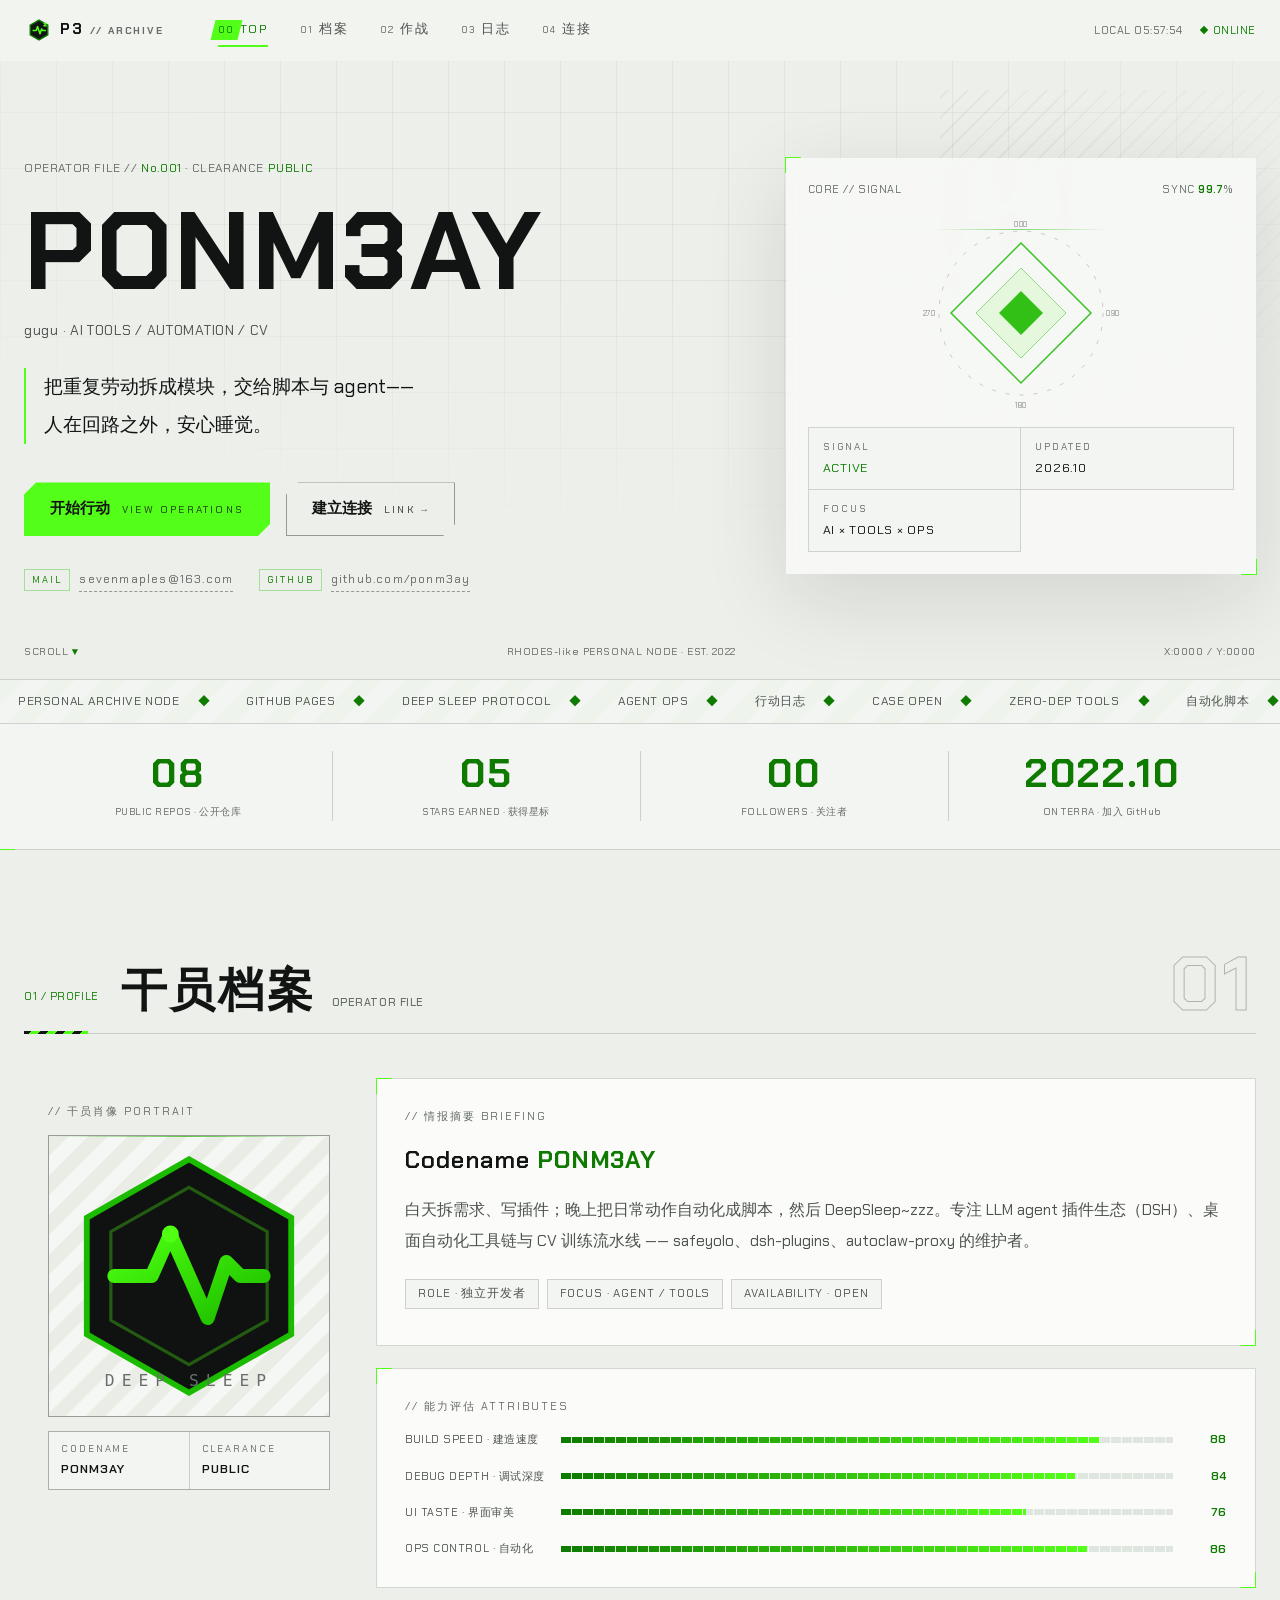
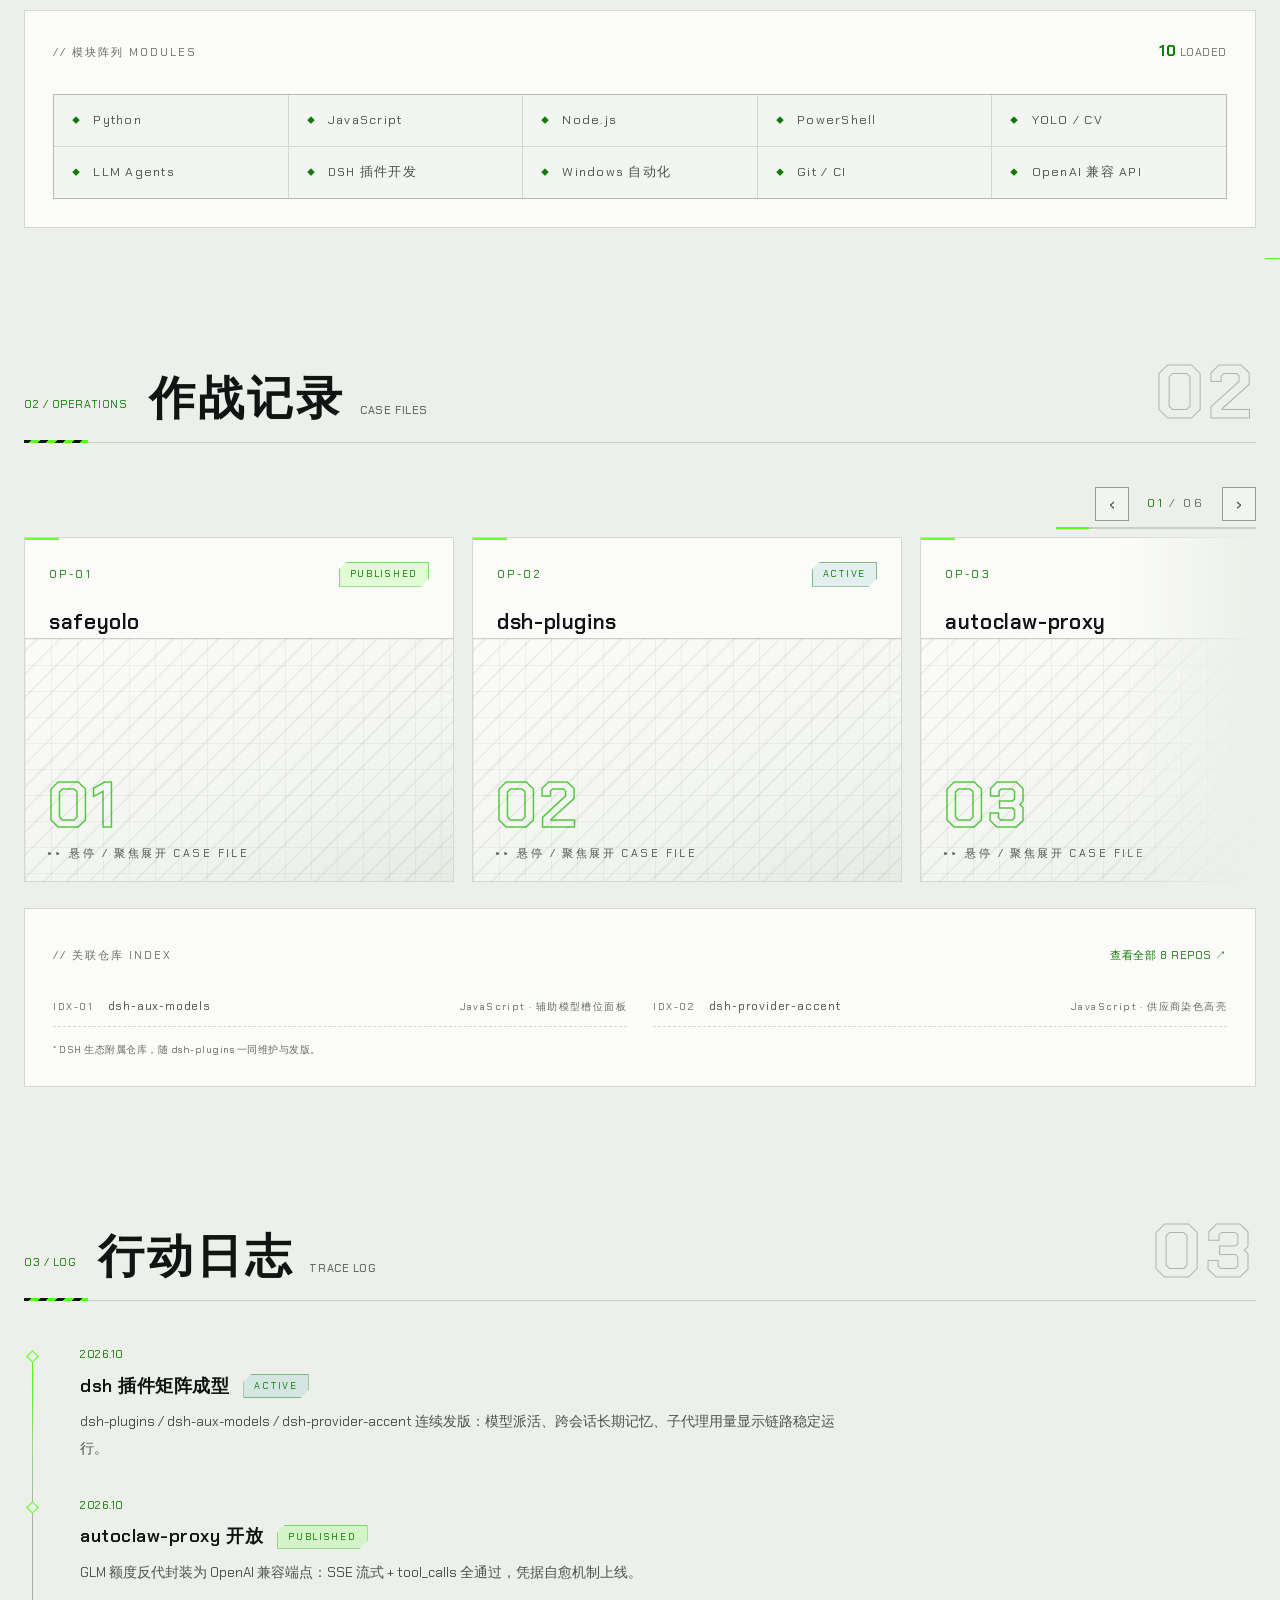
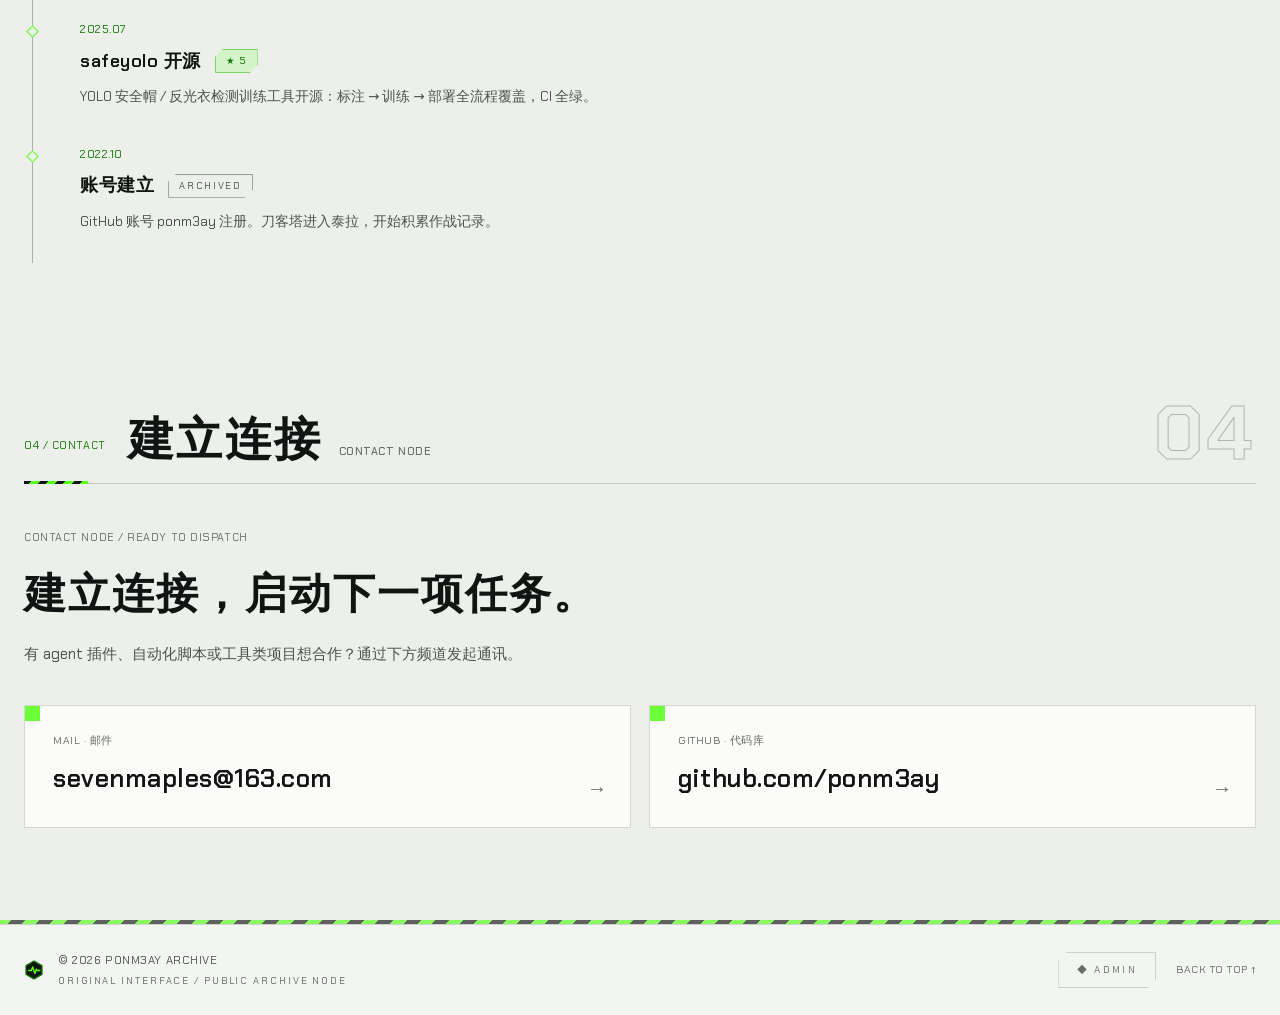
==== commit ea321c1c: "第五期: 全区块交互语言+豪华交互(3D tilt/磁吸/视差) - R48: 面板扫光+描绿(bio/attrs/INDEX/modules)/INDEX编号滑块/时间线节点放大发光/统计闪光/CO" ====
--- a/index.html
+++ b/index.html
@@ -20,7 +20,7 @@
 <link rel="preload" href="assets/fonts/chakra-petch-latin-600-normal.woff2" as="font" type="font/woff2" crossorigin>
 <link rel="preload" href="assets/fonts/chakra-petch-latin-400-normal.woff2" as="font" type="font/woff2" crossorigin>
 <link rel="stylesheet" href="assets/fonts/fonts.css">
-<style id="p3-critical">:root{--bg0:#edf0ea;--bg1:#f3f5f2;--bg2:#fbfcfa;--bg3:#e7ebe4;--panel:#fbfcfa;--line:#11141229;--line-strong:#11141266;--text:#111412;--dim:#4c524e;--faint:#656b67;--ak:#53ff18;--ak-deep:#0e7a00;--ak-soft:#53ff1829;--cyan:#0c7c00;--cyan-soft:#007c8f1a;--red:#b34700;--red-soft:#ff6a001f;--ok:#0c7c00;--f-disp:"Chakra Petch","Microsoft YaHei","PingFang SC","Noto Sans SC",system-ui,sans-serif;--f-body:"Chakra Petch","Microsoft YaHei","PingFang SC","Noto Sans SC",system-ui,sans-serif;--f-mono:"Consolas","Chakra Petch","Microsoft YaHei","Courier New",monospace;--ease-out:cubic-bezier(.16,1,.3,1);--clip-btn:polygon(12px 0,100% 0,100% calc(100% - 12px),calc(100% - 12px)100%,0 100%,0 12px);--clip-btn-sm:polygon(8px 0,100% 0,100% calc(100% - 8px),calc(100% - 8px)100%,0 100%,0 8px)}*,*:before,*:after{box-sizing:border-box}html,html:focus-within{scroll-behavior:smooth}body{background:var(--bg0);color:var(--text);font-family:var(--f-body);-webkit-font-smoothing:antialiased;overflow-x:hidden;margin:0;font-size:16px;line-height:1.7}::selection{background:var(--ak);color:#111412}img{display:block;max-width:100%}a{color:inherit;text-decoration:none}button{cursor:pointer;font-family:inherit}h1,h2,h3,h4,p,dl,dd,ul{margin:0;padding:0}ul{list-style:none}:focus-visible{outline:2px solid var(--ak);outline-offset:3px}::-webkit-scrollbar{width:10px;height:8px}::-webkit-scrollbar-track{background:var(--bg0)}::-webkit-scrollbar-thumb{border:2px solid var(--bg0);background:#c2c8bf}::-webkit-scrollbar-thumb:hover{background:var(--ak-deep)}.mono{font-family:var(--f-mono);letter-spacing:.05em}.container{width:min(1240px,100% - 48px);margin-inline-start:auto;margin-inline-end:auto}@media (max-width:640px){.container{width:calc(100% - 36px)}}.noscript-note{background:var(--red-soft);border-bottom:1px solid var(--red);font-family:var(--f-mono);padding:12px 20px;font-size:13px}#boot{position:fixed;z-index:200;background:var(--bg0);display:flex;animation:.5s 5s forwards bootAutoHide;justify-content:center;align-items: center;inset:0}@keyframes bootAutoHide{to{opacity:0;visibility:hidden}}#boot.is-done{opacity:0;visibility:hidden;transition:opacity .45s,visibility .45s}.boot-inner{width:min(560px,86vw)}.boot-lines{color:var(--dim);min-height:150px;font-size:12.5px;line-height:2}.boot-lines .bl{opacity:0;animation:.12s forwards blIn}.boot-lines .bl b{color:var(--ak-deep);font-weight:600}.boot-lines .bl .ok{color:var(--ok)}@keyframes blIn{to{opacity:1}}.boot-bar{overflow:hidden;background:#dfe5df;height:3px;margin:18px 0 10px}.boot-bar i{display:block;background:linear-gradient(90deg,var(--ak-deep),var(--ak));width:0;height:100%;transition:width .18s}.boot-status{display:flex;color:var(--faint);letter-spacing:.15em;justify-content:space-between;font-size:11px}.boot-skip{border:1px solid var(--line-strong);color:var(--dim);letter-spacing:.2em;clip-path:var(--clip-btn-sm);background:0 0;margin-top:26px;padding:11px 20px;transition:all .2s;font-size:11px}.boot-skip:hover{border-color:var(--ak-deep);color:var(--ak-deep)}.scroll-progress{position:fixed;z-index:120;background:0 0;height:2px;top:0;left:0;right:0}.scroll-progress i{display:block;background:var(--ak);width:0;height:100%;box-shadow:0 0 8px #1fb90080}.btn{display:inline-flex;font-family:var(--f-disp);clip-path:var(--clip-btn);transition:transform .2s var(--ease-out),background .2s,color .2s,box-shadow .2s;position:relative;border:none;align-items: center;gap:12px;padding:14px 26px;font-size:15px;font-weight:600}.btn .btn-en{letter-spacing:.22em;opacity:.72;font-size:10px;font-weight:500}.btn-solid{background:var(--ak);color:#111412}.btn-solid:hover{transform:translateY(-2px);box-shadow:0 6px 22px #1fb9004d}.btn-solid:active{transform:translateY(0)}.btn-ghost{color:var(--text);box-shadow:inset 0 0 0 1px var(--line-strong);background:0 0}.btn-ghost:hover{color:var(--ak-deep);box-shadow:inset 0 0 0 1px var(--ak);transform:translateY(-2px)}.btn-danger{color:var(--red)}.btn-danger:hover{box-shadow:inset 0 0 0 1px var(--red);color:var(--red);transform:none}.panel{background:var(--panel);border:1px solid var(--line);position:relative;padding:28px}.panel-corners:before,.panel-corners:after{content:"";position:absolute;border:1.5px solid var(--ak);pointer-events:none;width:16px;height:16px;transition:all .3s}.panel-corners:before{border-bottom:none;border-right:none;top:-1px;left:-1px}.panel-corners:after{border-top:none;border-left:none;bottom:-1px;right:-1px}.panel-corners:hover:before,.panel-corners:hover:after{width:24px;height:24px}.panel-tag{color:var(--faint);letter-spacing:.18em;margin-bottom:14px;font-size:11px}.panel-tag .attrs-note{display:inline-block;margin-left:10px}.chip{display:inline-block;color:var(--dim);border:1px solid var(--line);background:var(--bg1);letter-spacing:.08em;margin:0 8px 8px 0;padding:4px 12px;font-size:11.5px}.reveal{opacity:0;transition:opacity .8s var(--ease-out),transform .8s var(--ease-out);transform:translateY(26px)}.reveal.in{opacity:1;transform:none}body:not(.p3-admin) .is-todo,body:not(.p3-admin) .admin-only{display:none!important}.nav{position:fixed;z-index:110;backdrop-filter:blur(12px);background:#f3f5f2db;border-bottom:1px solid #0000;transition:border-color .3s;top:0;left:0;right:0}.nav.is-scrolled{border-bottom-color:var(--line)}.nav-inner{display:flex;align-items: center;gap:28px;height:60px}.nav-logo{display:flex;color:var(--text);align-self:stretch;align-items: center;gap:10px;padding:0 4px}.nav-logo-mark{color:var(--ak-deep);width:22px;height:22px}.nav-logo-text{letter-spacing:.12em;font-size:15px;font-weight:700}.nav-logo-sub{color:var(--faint);letter-spacing:.18em;margin-left:6px;font-size:10px}.nav-links{display:flex;gap:4px;margin-left:8px}.nav-link{position:relative;display:flex;color:var(--dim);letter-spacing:.1em;align-items:baseline;gap:6px;padding:8px 14px;transition:color .2s;font-size:12.5px}.nav-link i{color:var(--faint);position:relative;z-index:1;transition:color .2s;font-size:9.5px;font-style:normal}.nav-link i:before{content:"";position:absolute;background:var(--ak);z-index:-1;opacity:0;transition:transform .32s var(--ease-out),opacity .28s ease;inset:-2px -5px;transform:translate(-9px)skew(-14deg)}.nav-link:hover i:before,.nav-link.is-active i:before{opacity:1;transform:translate(0)skew(-14deg)}.nav-link:hover i,.nav-link.is-active i{color:#111412}.nav-link:hover{color:var(--text)}.nav-link.is-active,.nav-link.is-active i{color:var(--ak-deep)}.nav-link:after{content:"";position:absolute;background:var(--ak);transform-origin:left;transition:transform .28s var(--ease-out);height:1.5px;bottom:2px;left:14px;right:14px;transform:scaleX(0)}.nav-link.is-active:after{transform:scaleX(1)}
+<style id="p3-critical">:root{--bg0:#edf0ea;--bg1:#f3f5f2;--bg2:#fbfcfa;--bg3:#e7ebe4;--panel:#fbfcfa;--line:#11141229;--line-strong:#11141266;--text:#111412;--dim:#4c524e;--faint:#656b67;--ak:#53ff18;--ak-deep:#0e7a00;--ak-soft:#53ff1829;--cyan:#0c7c00;--cyan-soft:#007c8f1a;--red:#b34700;--red-soft:#ff6a001f;--ok:#0c7c00;--f-disp:"Chakra Petch","Microsoft YaHei","PingFang SC","Noto Sans SC",system-ui,sans-serif;--f-body:"Chakra Petch","Microsoft YaHei","PingFang SC","Noto Sans SC",system-ui,sans-serif;--f-mono:"Consolas","Chakra Petch","Microsoft YaHei","Courier New",monospace;--ease-out:cubic-bezier(.16,1,.3,1);--clip-btn:polygon(12px 0,100% 0,100% calc(100% - 12px),calc(100% - 12px)100%,0 100%,0 12px);--clip-btn-sm:polygon(8px 0,100% 0,100% calc(100% - 8px),calc(100% - 8px)100%,0 100%,0 8px)}*,*:before,*:after{box-sizing:border-box}html,html:focus-within{scroll-behavior:smooth}body{background:var(--bg0);color:var(--text);font-family:var(--f-body);-webkit-font-smoothing:antialiased;overflow-x:hidden;margin:0;font-size:16px;line-height:1.7}::selection{background:var(--ak);color:#111412}img{display:block;max-width:100%}a{color:inherit;text-decoration:none}button{cursor:pointer;font-family:inherit}h1,h2,h3,h4,p,dl,dd,ul{margin:0;padding:0}ul{list-style:none}:focus-visible{outline:2px solid var(--ak);outline-offset:3px}::-webkit-scrollbar{width:10px;height:8px}::-webkit-scrollbar-track{background:var(--bg0)}::-webkit-scrollbar-thumb{border:2px solid var(--bg0);background:#c2c8bf}::-webkit-scrollbar-thumb:hover{background:var(--ak-deep)}.mono{font-family:var(--f-mono);letter-spacing:.05em}.container{width:min(1240px,100% - 48px);margin-inline-start:auto;margin-inline-end:auto}@media (max-width:640px){.container{width:calc(100% - 36px)}}.noscript-note{background:var(--red-soft);border-bottom:1px solid var(--red);font-family:var(--f-mono);padding:12px 20px;font-size:13px}#boot{position:fixed;z-index:200;background:var(--bg0);display:flex;animation:.5s 5s forwards bootAutoHide;justify-content:center;align-items: center;inset:0}@keyframes bootAutoHide{to{opacity:0;visibility:hidden}}#boot.is-done{opacity:0;visibility:hidden;transition:opacity .45s,visibility .45s}.boot-inner{width:min(560px,86vw)}.boot-lines{color:var(--dim);min-height:150px;font-size:12.5px;line-height:2}.boot-lines .bl{opacity:0;animation:.12s forwards blIn}.boot-lines .bl b{color:var(--ak-deep);font-weight:600}.boot-lines .bl .ok{color:var(--ok)}@keyframes blIn{to{opacity:1}}.boot-bar{overflow:hidden;background:#dfe5df;height:3px;margin:18px 0 10px}.boot-bar i{display:block;background:linear-gradient(90deg,var(--ak-deep),var(--ak));width:0;height:100%;transition:width .18s}.boot-status{display:flex;color:var(--faint);letter-spacing:.15em;justify-content:space-between;font-size:11px}.boot-skip{border:1px solid var(--line-strong);color:var(--dim);letter-spacing:.2em;clip-path:var(--clip-btn-sm);background:0 0;margin-top:26px;padding:11px 20px;transition:all .2s;font-size:11px}.boot-skip:hover{border-color:var(--ak-deep);color:var(--ak-deep)}.scroll-progress{position:fixed;z-index:120;background:0 0;height:2px;top:0;left:0;right:0}.scroll-progress i{display:block;background:var(--ak);width:0;height:100%;box-shadow:0 0 8px #1fb90080}.btn{display:inline-flex;font-family:var(--f-disp);clip-path:var(--clip-btn);transition:transform .2s var(--ease-out),background .2s,color .2s,box-shadow .2s;position:relative;border:none;align-items: center;gap:12px;padding:14px 26px;font-size:15px;font-weight:600}.btn .btn-en{letter-spacing:.22em;opacity:.72;font-size:10px;font-weight:500}.btn-solid{background:var(--ak);color:#111412}.btn-solid:hover{transform:translateY(-2px);box-shadow:0 6px 22px #1fb9004d}.btn-solid:active{transform:translateY(0)}.btn-ghost{color:var(--text);box-shadow:inset 0 0 0 1px var(--line-strong);background:0 0}.btn-ghost:hover{color:var(--ak-deep);box-shadow:inset 0 0 0 1px var(--ak);transform:translateY(-2px)}.btn-danger{color:var(--red)}.btn-danger:hover{box-shadow:inset 0 0 0 1px var(--red);color:var(--red);transform:none}.panel{background:var(--panel);border:1px solid var(--line);position:relative;padding:28px}.bio-panel,.attrs-panel,.ops-index-panel,.modules-panel{transition:background-position .95s var(--ease-out),border-color .25s;background-image:linear-gradient(115deg,#0000 42%,#53ff1812 50%,#0000 58%);background-position:130% 0;background-repeat:no-repeat;background-size:230% 100%}.bio-panel:hover,.attrs-panel:hover,.ops-index-panel:hover,.modules-panel:hover{background-position:-70% 0;border-color:#1fb90073}.panel-corners:before,.panel-corners:after{content:"";position:absolute;border:1.5px solid var(--ak);pointer-events:none;width:16px;height:16px;transition:all .3s}.panel-corners:before{border-bottom:none;border-right:none;top:-1px;left:-1px}.panel-corners:after{border-top:none;border-left:none;bottom:-1px;right:-1px}.panel-corners:hover:before,.panel-corners:hover:after{width:24px;height:24px}.panel-tag{color:var(--faint);letter-spacing:.18em;margin-bottom:14px;font-size:11px}.panel-tag .attrs-note{display:inline-block;margin-left:10px}.chip{display:inline-block;color:var(--dim);border:1px solid var(--line);background:var(--bg1);letter-spacing:.08em;margin:0 8px 8px 0;padding:4px 12px;font-size:11.5px}.reveal{opacity:0;transition:opacity .8s var(--ease-out),transform .8s var(--ease-out);transform:translateY(26px)}.reveal.in{opacity:1;transform:none}body:not(.p3-admin) .is-todo,body:not(.p3-admin) .admin-only{display:none!important}.nav{position:fixed;z-index:110;backdrop-filter:blur(12px);background:#f3f5f2db;border-bottom:1px solid #0000;transition:border-color .3s;top:0;left:0;right:0}.nav.is-scrolled{border-bottom-color:var(--line)}.nav-inner{display:flex;align-items: center;gap:28px;height:60px}.nav-logo{display:flex;color:var(--text);align-self:stretch;align-items: center;gap:10px;padding:0 4px}.nav-logo-mark{color:var(--ak-deep);width:22px;height:22px}.nav-logo-text{letter-spacing:.12em;font-size:15px;font-weight:700}.nav-logo-sub{color:var(--faint);letter-spacing:.18em;margin-left:6px;font-size:10px}.nav-links{display:flex;gap:4px;margin-left:8px}.nav-link{position:relative;display:flex;color:var(--dim);letter-spacing:.1em;align-items:baseline;gap:6px;padding:8px 14px;transition:color .2s;font-size:12.5px}.nav-link i{color:var(--faint);position:relative;z-index:1;transition:color .2s;font-size:9.5px;font-style:normal}.nav-link i:before{content:"";position:absolute;background:var(--ak);z-index:-1;opacity:0;transition:transform .32s var(--ease-out),opacity .28s ease;inset:-2px -5px;transform:translate(-9px)skew(-14deg)}.nav-link:hover i:before,.nav-link.is-active i:before{opacity:1;transform:translate(0)skew(-14deg)}.nav-link:hover i,.nav-link.is-active i{color:#111412}.nav-link:hover{color:var(--text)}.nav-link.is-active,.nav-link.is-active i{color:var(--ak-deep)}.nav-link:after{content:"";position:absolute;background:var(--ak);transform-origin:left;transition:transform .28s var(--ease-out);height:1.5px;bottom:2px;left:14px;right:14px;transform:scaleX(0)}.nav-link.is-active:after{transform:scaleX(1)}
 </style>
 <link rel="stylesheet" href="assets/css/main.min.css" media="print" onload="this.media='all'">
 <noscript><link rel="stylesheet" href="assets/css/main.min.css"></noscript>
--- a/assets/css/main.min.css
+++ b/assets/css/main.min.css
@@ -1 +1 @@
-:root{--bg0:#edf0ea;--bg1:#f3f5f2;--bg2:#fbfcfa;--bg3:#e7ebe4;--panel:#fbfcfa;--line:#11141229;--line-strong:#11141266;--text:#111412;--dim:#4c524e;--faint:#656b67;--ak:#53ff18;--ak-deep:#0e7a00;--ak-soft:#53ff1829;--cyan:#0c7c00;--cyan-soft:#007c8f1a;--red:#b34700;--red-soft:#ff6a001f;--ok:#0c7c00;--f-disp:"Chakra Petch","Microsoft YaHei","PingFang SC","Noto Sans SC",system-ui,sans-serif;--f-body:"Chakra Petch","Microsoft YaHei","PingFang SC","Noto Sans SC",system-ui,sans-serif;--f-mono:"Consolas","Chakra Petch","Microsoft YaHei","Courier New",monospace;--ease-out:cubic-bezier(.16,1,.3,1);--clip-btn:polygon(12px 0,100% 0,100% calc(100% - 12px),calc(100% - 12px)100%,0 100%,0 12px);--clip-btn-sm:polygon(8px 0,100% 0,100% calc(100% - 8px),calc(100% - 8px)100%,0 100%,0 8px)}*,*:before,*:after{box-sizing:border-box}html,html:focus-within{scroll-behavior:smooth}body{background:var(--bg0);color:var(--text);font-family:var(--f-body);-webkit-font-smoothing:antialiased;overflow-x:hidden;margin:0;font-size:16px;line-height:1.7}::selection{background:var(--ak);color:#111412}img{display:block;max-width:100%}a{color:inherit;text-decoration:none}button{cursor:pointer;font-family:inherit}h1,h2,h3,h4,p,dl,dd,ul{margin:0;padding:0}ul{list-style:none}:focus-visible{outline:2px solid var(--ak);outline-offset:3px}::-webkit-scrollbar{width:10px;height:8px}::-webkit-scrollbar-track{background:var(--bg0)}::-webkit-scrollbar-thumb{border:2px solid var(--bg0);background:#c2c8bf}::-webkit-scrollbar-thumb:hover{background:var(--ak-deep)}.mono{font-family:var(--f-mono);letter-spacing:.05em}.container{width:min(1240px,100% - 48px);margin-inline-start:auto;margin-inline-end:auto}@media (max-width:640px){.container{width:calc(100% - 36px)}}.noscript-note{background:var(--red-soft);border-bottom:1px solid var(--red);font-family:var(--f-mono);padding:12px 20px;font-size:13px}#boot{position:fixed;z-index:200;background:var(--bg0);display:flex;animation:.5s 5s forwards bootAutoHide;justify-content:center;align-items: center;inset:0}@keyframes bootAutoHide{to{opacity:0;visibility:hidden}}#boot.is-done{opacity:0;visibility:hidden;transition:opacity .45s,visibility .45s}.boot-inner{width:min(560px,86vw)}.boot-lines{color:var(--dim);min-height:150px;font-size:12.5px;line-height:2}.boot-lines .bl{opacity:0;animation:.12s forwards blIn}.boot-lines .bl b{color:var(--ak-deep);font-weight:600}.boot-lines .bl .ok{color:var(--ok)}@keyframes blIn{to{opacity:1}}.boot-bar{overflow:hidden;background:#dfe5df;height:3px;margin:18px 0 10px}.boot-bar i{display:block;background:linear-gradient(90deg,var(--ak-deep),var(--ak));width:0;height:100%;transition:width .18s}.boot-status{display:flex;color:var(--faint);letter-spacing:.15em;justify-content:space-between;font-size:11px}.boot-skip{border:1px solid var(--line-strong);color:var(--dim);letter-spacing:.2em;clip-path:var(--clip-btn-sm);background:0 0;margin-top:26px;padding:11px 20px;transition:all .2s;font-size:11px}.boot-skip:hover{border-color:var(--ak-deep);color:var(--ak-deep)}.scroll-progress{position:fixed;z-index:120;background:0 0;height:2px;top:0;left:0;right:0}.scroll-progress i{display:block;background:var(--ak);width:0;height:100%;box-shadow:0 0 8px #1fb90080}.btn{display:inline-flex;font-family:var(--f-disp);clip-path:var(--clip-btn);transition:transform .2s var(--ease-out),background .2s,color .2s,box-shadow .2s;position:relative;border:none;align-items: center;gap:12px;padding:14px 26px;font-size:15px;font-weight:600}.btn .btn-en{letter-spacing:.22em;opacity:.72;font-size:10px;font-weight:500}.btn-solid{background:var(--ak);color:#111412}.btn-solid:hover{transform:translateY(-2px);box-shadow:0 6px 22px #1fb9004d}.btn-solid:active{transform:translateY(0)}.btn-ghost{color:var(--text);box-shadow:inset 0 0 0 1px var(--line-strong);background:0 0}.btn-ghost:hover{color:var(--ak-deep);box-shadow:inset 0 0 0 1px var(--ak);transform:translateY(-2px)}.btn-danger{color:var(--red)}.btn-danger:hover{box-shadow:inset 0 0 0 1px var(--red);color:var(--red);transform:none}.panel{background:var(--panel);border:1px solid var(--line);position:relative;padding:28px}.panel-corners:before,.panel-corners:after{content:"";position:absolute;border:1.5px solid var(--ak);pointer-events:none;width:16px;height:16px;transition:all .3s}.panel-corners:before{border-bottom:none;border-right:none;top:-1px;left:-1px}.panel-corners:after{border-top:none;border-left:none;bottom:-1px;right:-1px}.panel-corners:hover:before,.panel-corners:hover:after{width:24px;height:24px}.panel-tag{color:var(--faint);letter-spacing:.18em;margin-bottom:14px;font-size:11px}.panel-tag .attrs-note{display:inline-block;margin-left:10px}.chip{display:inline-block;color:var(--dim);border:1px solid var(--line);background:var(--bg1);letter-spacing:.08em;margin:0 8px 8px 0;padding:4px 12px;font-size:11.5px}.reveal{opacity:0;transition:opacity .8s var(--ease-out),transform .8s var(--ease-out);transform:translateY(26px)}.reveal.in{opacity:1;transform:none}body:not(.p3-admin) .is-todo,body:not(.p3-admin) .admin-only{display:none!important}.nav{position:fixed;z-index:110;backdrop-filter:blur(12px);background:#f3f5f2db;border-bottom:1px solid #0000;transition:border-color .3s;top:0;left:0;right:0}.nav.is-scrolled{border-bottom-color:var(--line)}.nav-inner{display:flex;align-items: center;gap:28px;height:60px}.nav-logo{display:flex;color:var(--text);align-self:stretch;align-items: center;gap:10px;padding:0 4px}.nav-logo-mark{color:var(--ak-deep);width:22px;height:22px}.nav-logo-text{letter-spacing:.12em;font-size:15px;font-weight:700}.nav-logo-sub{color:var(--faint);letter-spacing:.18em;margin-left:6px;font-size:10px}.nav-links{display:flex;gap:4px;margin-left:8px}.nav-link{position:relative;display:flex;color:var(--dim);letter-spacing:.1em;align-items:baseline;gap:6px;padding:8px 14px;transition:color .2s;font-size:12.5px}.nav-link i{color:var(--faint);position:relative;z-index:1;transition:color .2s;font-size:9.5px;font-style:normal}.nav-link i:before{content:"";position:absolute;background:var(--ak);z-index:-1;opacity:0;transition:transform .32s var(--ease-out),opacity .28s ease;inset:-2px -5px;transform:translate(-9px)skew(-14deg)}.nav-link:hover i:before,.nav-link.is-active i:before{opacity:1;transform:translate(0)skew(-14deg)}.nav-link:hover i,.nav-link.is-active i{color:#111412}.nav-link:hover{color:var(--text)}.nav-link.is-active,.nav-link.is-active i{color:var(--ak-deep)}.nav-link:after{content:"";position:absolute;background:var(--ak);transform-origin:left;transition:transform .28s var(--ease-out);height:1.5px;bottom:2px;left:14px;right:14px;transform:scaleX(0)}.nav-link.is-active:after{transform:scaleX(1)}.nav-right{display:flex;color:var(--faint);letter-spacing:.14em;align-items: center;gap:18px;margin-left:auto;font-size:11px}.nav-clock{text-align:right;min-width:104px}.nav-online{display:flex;color:var(--ok);align-items: center;gap:6px}.dot{background:var(--ok);animation:2s infinite dotPulse;border-radius:0;width:6px;height:6px;transform:rotate(45deg)}@keyframes dotPulse{0%,to{opacity:1}50%{opacity:.35}}.nav-burger{display:none;border:1px solid var(--line-strong);background:0 0;flex-direction:column;justify-content:center;align-items: center;gap:4px;width:42px;height:38px}.nav-burger span{display:block;background:var(--text);width:16px;height:1.5px;transition:all .25s}.nav-burger[aria-expanded=true] span:first-child{transform:translateY(5.5px)rotate(45deg)}.nav-burger[aria-expanded=true] span:nth-child(2){opacity:0}.nav-burger[aria-expanded=true] span:nth-child(3){transform:translateY(-5.5px)rotate(-45deg)}@media (max-width:920px){.nav-clock{display:none}.nav-burger{display:flex}.nav-links{position:fixed;border-bottom:1px solid var(--line);opacity:0;visibility:hidden;pointer-events:none;transition:.28s var(--ease-out);background:#f3f5f2f7;flex-direction:column;gap:0;padding:8px 24px 16px;top:60px;left:0;right:0;transform:translateY(-8px)}.nav-links.is-open{opacity:1;visibility:visible;pointer-events:auto;transform:none}.nav-link{border-bottom:1px solid var(--line);padding:12px 4px;font-size:14px}.nav-link:after{display:none}}.hero{position:relative;overflow:hidden;padding:158px 0 0}.hero-bg{position:absolute;pointer-events:none;mask-image:radial-gradient(90% 80% at 50% 20%,#000 30%,#0000 75%);background-color:#0000;background-image:linear-gradient(#1114120d 1px,#0000 1px),linear-gradient(90deg,#1114120d 1px,#0000 1px);background-position:0 0,0 0;background-repeat:repeat,repeat;background-size:56px 56px;background-attachment:scroll,scroll;background-origin:padding-box,padding-box;background-clip:border-box,border-box;inset:0}.hero-bg:after{content:"";position:absolute;background:repeating-linear-gradient(-45deg,#1114120a 0 2px,#0000 2px 14px);width:480px;height:480px;top:90px;right:-140px;transform:rotate(0)}.hero-grid{display:grid;grid-template-columns:minmax(0,1.5fr)minmax(320px,1fr);position:relative;align-items: start;gap:56px}.hero-file{color:var(--faint);letter-spacing:.24em;margin-bottom:18px;font-size:12px}.hero-file span{color:var(--ak-deep)}.hero-name{font-family:var(--f-disp);letter-spacing:.01em;color:var(--text);margin:0 0 10px;font-size:clamp(52px,8.6vw,118px);font-weight:700;line-height:1.02}.hero-sub{color:var(--dim);letter-spacing:.2em;margin-bottom:26px;font-size:14px}.hero-mission{color:var(--text);opacity:.9;border-left:2px solid var(--ak);max-width:34em;margin-bottom:38px;padding-left:18px;font-size:clamp(16px,1.6vw,19px);line-height:2}.hero-cta{display:flex;flex-wrap:wrap;gap:16px}.hero-quick{display:flex;flex-wrap:wrap;gap:26px;margin-top:26px}.hq-link{display:flex;color:var(--faint);letter-spacing:.1em;align-items:baseline;gap:9px;padding:7px 0;transition:color .2s;font-size:12px}.hq-link i{color:var(--ak-deep);letter-spacing:.22em;border:1px solid #1fb90059;padding:2px 7px;font-size:9.5px;font-style:normal}.hq-link span{border-bottom:1px dashed var(--line-strong);padding-bottom:2px}.hq-link:hover{color:var(--text)}.hq-link:hover span{border-bottom-color:var(--ak-deep)}.glitch{position:relative;display:inline-block}.glitch:before,.glitch:after{content:attr(data-text);position:absolute;opacity:0;pointer-events:none;white-space:nowrap;inset:0}.glitch.glitch-on:before{opacity:.85;color:var(--cyan);animation:.38s steps(3,end) both glA}.glitch.glitch-on:after{opacity:.85;color:var(--red);animation:.42s steps(3,end) both glB}@keyframes glA{0%{clip-path:inset(12% 0 62% 0);transform:translate(-5px,-2px)}50%{clip-path:inset(58% 0 8% 0);transform:translate(3px,1px)}to{clip-path:inset(30% 0 40% 0);transform:translate(-2px);opacity:0}}@keyframes glB{0%{clip-path:inset(66% 0 6% 0);transform:translate(4px,2px)}50%{clip-path:inset(10% 0 70% 0);transform:translate(-3px,-1px)}to{clip-path:inset(45% 0 30% 0);transform:translate(2px);opacity:0}}.hero-aside{display:flex;flex-direction:column;gap:18px}.status-card{backdrop-filter:blur(8px);background:#ffffff8a;padding:22px;box-shadow:0 24px 80px #1114121f}.status-head{display:flex;color:var(--faint);letter-spacing:.16em;justify-content:space-between;margin-bottom:14px;font-size:11px}.status-head .sync b{color:var(--ak-deep);font-weight:600}.core-visual{position:relative;width:200px;margin:0 auto 14px}.core-visual svg{display:block;width:100%;height:auto}.core-spin{transform-origin:100px 100px;animation:22s linear infinite spin}.core-spin-rev{transform-origin:100px 100px;animation:30s linear infinite spinRev}@keyframes spin{to{transform:rotate(360deg)}}@keyframes spinRev{to{transform:rotate(-360deg)}}.core-scan{position:absolute;animation:3.4s ease-in-out infinite coreScan;opacity:.8;background:linear-gradient(90deg,#0000,#1fb900a6,#0000);height:1.5px;top:8%;left:6%;right:6%}@keyframes coreScan{0%,to{top:8%}50%{top:90%}}.status-grid{display:grid;grid-template-columns:1fr 1fr;border:1px solid var(--line);border-width:1px 0 0 1px}.status-grid>div{background:var(--bg1);border-right:1px solid var(--line);border-bottom:1px solid var(--line);padding:10px 14px}.status-grid dt{color:var(--faint);letter-spacing:.2em;margin-bottom:3px;font-size:10px}.status-grid dd{color:var(--text);letter-spacing:.06em;white-space:nowrap;overflow:hidden;text-overflow:ellipsis;font-size:12.5px}.status-grid dd.ok{color:var(--ok)}@keyframes avatarScan{0%{top:0}to{top:100%}}.hero-foot{display:flex;color:var(--faint);letter-spacing:.2em;justify-content:space-between;align-items: center;padding:44px 0 18px;font-size:10.5px}.hero-foot b{color:var(--ak-deep);animation:1.6s ease-in-out infinite bob;display:inline-block}@keyframes bob{0%,to{transform:translateY(0)}50%{transform:translateY(4px)}}@media (max-width:720px){.hero-foot-mid{display:none}}@media (max-width:1024px){.hero{padding-top:128px}.hero-grid{grid-template-columns:1fr;gap:44px}.hero-aside{max-width:480px}}.ticker{border-block:1px solid var(--line);background:var(--bg1);overflow:hidden;position:relative;padding:11px 0}.ticker:before{content:"";position:absolute;pointer-events:none;background:repeating-linear-gradient(-45deg,#0000 0 18px,#1fb90006 18px 36px);inset:0}.ticker-track{display:flex;animation:36s linear infinite tick;color:var(--dim);letter-spacing:.22em;gap:0;width:max-content;font-size:12px}.ticker:hover .ticker-track{animation-play-state:paused}.ticker-track span{white-space:nowrap;padding:0 18px}.ticker-track em{color:var(--ak-deep);padding-right:18px;font-style:normal}@keyframes tick{to{transform:translate(-50%)}}.stats{border-bottom:1px solid var(--line);background:var(--bg1)}.stats-grid{display:grid;grid-template-columns:repeat(4,1fr)}.stat{text-align:center;position:relative;padding:26px 10px}.stat+.stat:before{content:"";position:absolute;background:var(--line);width:1px;top:22%;bottom:22%;left:0}.stat-num{display:block;color:var(--ak-deep);letter-spacing:.04em;font-size:clamp(26px,3.2vw,40px);font-weight:700;line-height:1.15}.stat-label{color:var(--faint);letter-spacing:.18em;font-size:10px}@media (max-width:760px){.stats-grid{grid-template-columns:1fr 1fr}.stat:nth-child(3):before{display:none}}.sec{position:relative;padding:104px 0 30px}.sec-head{display:flex;position:relative;border-bottom:1px solid var(--line);align-items: flex-end;gap:22px;margin-bottom:44px;padding-bottom:18px}.sec-head .sec-index,.sec-head .sec-title,.sec-head .sec-en{opacity:0;transition:opacity .55s var(--ease-out),transform .55s var(--ease-out);transform:translate(-18px)}.sec-head .sec-num{clip-path:inset(0 100% 0 0);opacity:0;transition:clip-path .9s var(--ease-out).25s,opacity .3s ease .25s}.sec-head.in .sec-index{opacity:1;transition-delay:50ms;transform:none}.sec-head.in .sec-title{opacity:1;transition-delay:.16s;transform:none}.sec-head.in .sec-en{opacity:1;transition-delay:.3s;transform:none}.sec-head.in .sec-num{clip-path:inset(0 0 0 0);opacity:1}.sec-head.in:after{animation:hazardGrow .6s var(--ease-out).45s both}@keyframes hazardGrow{0%{width:0}to{width:64px}}.timeline .rail{position:absolute;background:linear-gradient(180deg,var(--ak)0,#1fb90040 90px,var(--line)160px,var(--line));transform-origin:top;transition:transform 1.3s var(--ease-out).15s;width:1px;top:6px;bottom:6px;left:8px;transform:scaleY(0)}.timeline.grown .rail{transform:scaleY(1)}.timeline .log-item{opacity:0;transition:opacity .6s var(--ease-out)calc(var(--i)*90ms + .2s),transform .6s var(--ease-out)calc(var(--i)*90ms + .2s);transform:translate(-16px)}.timeline.grown .log-item{opacity:1;transform:none}.reveal.in .op-veil{animation:veilClose 1s var(--ease-out)calc(var(--i)*.13s + .35s)both}@keyframes veilClose{0%{transform:translate(103%)}to{transform:translate(0)}}.sec-index{color:var(--ak-deep);letter-spacing:.3em;margin-bottom:10px;font-size:11px}.sec-title{font-family:var(--f-disp);letter-spacing:.06em;display:flex;flex-wrap:wrap;align-items:baseline;gap:16px;font-size:clamp(30px,4vw,46px);font-weight:700;line-height:1.1}.sec-cn{white-space:nowrap}.sec-en{color:var(--faint);letter-spacing:.34em;font-size:11px;font-weight:500}.sec-num{color:#0000;-webkit-text-stroke:1px #11141247;user-select:none;margin-left:auto;font-size:clamp(48px,6vw,84px);font-weight:700;line-height:.8}.sec-head:after{content:"";position:absolute;background:repeating-linear-gradient(-45deg,var(--ak)0 6px,#111412 6px 12px);width:64px;height:3px;bottom:-1px;left:0}.profile-grid{display:grid;grid-template-columns:330px 1fr;align-items:stretch;gap:22px;margin-bottom:22px}.profile-main{display:flex;flex-direction:column;gap:22px;min-width:0}@media (max-width:920px){.profile-grid{grid-template-columns:1fr}}.avatar-panel{display:flex;flex-direction:column;padding:24px}.portrait-frame{position:relative;aspect-ratio:1;overflow:hidden;border:1px solid var(--line-strong);background:var(--bg1)}.portrait-frame img{object-fit:cover;display:block;filter:saturate(1.02)contrast(1.02);width:100%;height:100%}.portrait-scan{position:absolute;pointer-events:none;animation:3.2s linear infinite avatarScan;background:linear-gradient(90deg,#0000,#1fb900b3,#0000);height:1.5px;top:0;left:0;right:0}.portrait-upload{position:absolute;backdrop-filter:blur(3px);color:#fff;letter-spacing:.12em;display:flex;cursor:pointer;background:#111412d1;border:none;flex-direction:column;align-items: center;gap:2px;width:100%;padding:13px 8px;transition:background .25s;font-size:13px;line-height:1.5;inset:auto 0 0}.portrait-upload[hidden]{display:none!important}.portrait-upload span{letter-spacing:.3em;color:#53ff18;font-size:9px}.portrait-upload:hover{background:#111412f2}.portrait-meta{display:grid;grid-template-columns:1fr 1fr;background:var(--line);border:1px solid var(--line);gap:1px;margin-top:14px}.portrait-meta>div{background:var(--bg1);padding:9px 12px}.portrait-meta dt{color:var(--faint);letter-spacing:.2em;margin-bottom:2px;font-size:9.5px}.portrait-meta dd{color:var(--text);letter-spacing:.08em;font-size:12.5px;font-weight:600}.portrait-hint{color:var(--faint);letter-spacing:.06em;margin-top:12px;font-size:10px;line-height:1.8}.bio-title{font-family:var(--f-disp);letter-spacing:.04em;margin-bottom:14px;font-size:24px;font-weight:600}.bio-title b{color:var(--ak-deep);font-weight:700}.bio-text{color:var(--dim);overflow-wrap:anywhere;margin-bottom:20px;font-size:15.5px;line-height:2.05}.attrs-note{color:var(--faint);letter-spacing:.05em}.attrs-sub{color:var(--faint);letter-spacing:.14em;margin:-8px 0 16px;font-size:10px}.attr{display:flex;flex-direction:column;gap:16px;margin-top:6px}.attr-row{display:grid;grid-template-columns:142px 1fr 40px;align-items: center;gap:14px}.attr-name{color:var(--dim);letter-spacing:.14em;white-space:nowrap;font-size:11px}@media (max-width:520px){.attr-row{grid-template-columns:112px 1fr 36px}.attr-name{white-space:normal}}.attr-bar{position:relative;overflow:hidden;background:#dfe5df;height:6px}.attr-bar i{position:absolute;background:linear-gradient(90deg,var(--ak-deep),var(--ak));transition:width 1.2s var(--ease-out);width:0;inset:0 auto 0 0}.attr-bar:after{content:"";position:absolute;background:repeating-linear-gradient(90deg,#0000 0 10px,#fbfcfad9 10px 11px);inset:0}.attr-val{color:var(--ak-deep);text-align:right;font-size:12px;font-weight:600}.modules-panel{padding:28px}.modules-head{display:flex;justify-content:space-between;align-items:baseline;margin-bottom:18px}.modules-count{color:var(--faint);letter-spacing:.2em;font-size:11px}.modules-count b{color:var(--ak-deep);font-size:15px}.modules-grid{display:grid;grid-template-columns:repeat(auto-fill,minmax(215px,1fr));background:var(--line);border:1px solid var(--line);gap:1px}.modules-grid li{background:var(--bg1);color:var(--dim);letter-spacing:.1em;display:flex;position:relative;align-items: center;gap:12px;padding:15px 18px;transition:all .25s;font-size:12.5px}.modules-grid li:before{content:"◆";color:var(--ak-deep);transition:all .25s;font-size:8px}.modules-grid li:after{content:"";position:absolute;transition:left .5s var(--ease-out);pointer-events:none;background:linear-gradient(100deg,#0000,#53ff1829,#0000);width:24%;top:0;bottom:0;left:-30%;transform:skew(-12deg)}.modules-grid li:hover:after{left:106%}.modules-grid li:hover{background:var(--bg3);color:var(--text);padding-left:24px}@media (max-width:520px){.modules-grid{grid-template-columns:1fr 1fr}.modules-grid li{gap:8px;padding:11px 12px;font-size:11.5px}.modules-grid li:hover{padding-left:14px}}.ops-pager{display:flex;position:relative;justify-content:flex-end;align-items: center;gap:18px;margin-bottom:16px}.ops-progress{position:absolute;background:var(--line);width:200px;height:2px;bottom:-8px;right:0}.ops-progress i{display:block;background:var(--ak);transition:width .5s var(--ease-out);width:0;height:100%}.ops-counter{color:var(--faint);letter-spacing:.2em;font-size:12px}.ops-counter i{color:var(--ak-deep);font-style:normal}.ops-btn{background:var(--bg1);border:1px solid var(--line-strong);color:var(--dim);font-size:18px;line-height:1;font-family:var(--f-mono);width:34px;height:34px;transition:all .2s}.ops-btn:hover{border-color:var(--ak-deep);color:var(--ak-deep);background:var(--ak-soft)}.ops-viewport{overflow-x:auto;scroll-snap-type:x mandatory;scrollbar-width:none;-ms-overflow-style:none;outline-offset:6px;mask-image:linear-gradient(90deg,#000 0 calc(100% - 140px),#00000040 calc(100% - 40px),#0000 100%)}.ops-viewport.at-end{mask-image:none}.ops-viewport::-webkit-scrollbar{display:none}.ops-track{display:flex;gap:18px;padding-bottom:4px}.op-card{scroll-snap-align:start;background:var(--panel);border:1px solid var(--line);position:relative;display:flex;transition:border-color .25s,transform .3s var(--ease-out),background .25s;overflow:hidden;flex-direction:column;flex:0 0 min(430px,82vw);gap:12px;padding:24px 24px 20px}.op-card:hover{border-color:#1fb9008c;transform:translateY(-5px)}.op-card:focus-visible{border-color:#1fb9008c}.op-body{display:flex;flex-direction:column;flex:1;gap:12px;min-height:0}.op-veil{position:absolute;z-index:3;display:flex;cursor:default;background:linear-gradient(#1114120b 1px,transparent 1px),linear-gradient(90deg,#1114120b 1px,transparent 1px),linear-gradient(160deg,var(--bg2)0%,var(--bg1)62%,var(--bg3)100%);border-top:1px solid var(--line);transition:transform .62s var(--ease-out),opacity .4s ease;background-size:26px 26px,26px 26px,auto;flex-direction:column;justify-content:flex-end;align-items: flex-start;gap:6px;padding:18px 22px;inset:100px 0 0}.op-veil:before{content:"";position:absolute;pointer-events:none;background:repeating-linear-gradient(-45deg,#1114120d 0 2px,#0000 2px 16px);inset:0}.veil-no{font-family:var(--f-disp);color:#0000;-webkit-text-stroke:1.5px #1fb900bf;letter-spacing:.04em;user-select:none;font-size:64px;font-weight:700;line-height:1}.veil-hint{color:var(--dim);letter-spacing:.22em;font-size:11px}.op-card:hover .op-veil,.op-card:focus-within .op-veil{opacity:.35;transform:translate(103%)}.op-body .op-desc,.op-body .op-tags,.op-body .op-meta{filter:grayscale(1);opacity:.22;transition:filter .5s .12s,opacity .45s .1s}.op-card:hover .op-body .op-desc,.op-card:focus-within .op-body .op-desc{filter:none;opacity:1;transition-delay:.16s}.op-card:hover .op-body .op-tags,.op-card:focus-within .op-body .op-tags{filter:none;opacity:1;transition-delay:.26s}.op-card:hover .op-body .op-meta,.op-card:focus-within .op-body .op-meta{filter:none;opacity:1;transition-delay:.34s}.op-card:before{content:"";position:absolute;background:linear-gradient(90deg,var(--ak)0 34px,transparent 34px);opacity:.85;height:2px;top:0;left:0;right:0}.op-top{display:flex;justify-content:space-between;align-items: center}.op-no{color:var(--ak-deep);letter-spacing:.22em;font-size:11px}.op-status{letter-spacing:.18em;clip-path:var(--clip-btn-sm);white-space:nowrap;border:1px solid;padding:3.5px 10px;font-size:9.5px}.op-status.st-gold{color:var(--ak-deep);background:var(--ak-soft);border-color:#1fb90080}.op-status.st-cyan{color:var(--cyan);background:var(--cyan-soft);border-color:#0c7c0073}.op-status.st-red{color:var(--red);background:var(--red-soft);border-color:#ff443880}.op-status.st-dim{color:var(--faint);border-color:var(--line-strong)}.op-title{font-family:var(--f-disp);letter-spacing:.03em;font-size:21px;font-weight:600}.op-title a{display:inline-block;color:var(--text);padding:5px 0;transition:color .2s}.op-title a:hover{color:var(--ak-deep)}.op-desc{color:var(--dim);overflow-wrap:anywhere;flex:1;font-size:13.5px;line-height:1.95}.op-tags{display:flex;flex-wrap:wrap;gap:6px}.op-tags span{color:var(--faint);border:1px solid var(--line);letter-spacing:.1em;background:var(--bg1);padding:3px 9px;font-size:10px}.op-meta{display:flex;border-top:1px solid var(--line);color:var(--faint);letter-spacing:.14em;justify-content:space-between;align-items: center;padding-top:13px;font-size:10.5px}.op-meta a{color:var(--dim);padding:9px 0 9px 10px;transition:all .2s}.op-meta a:hover{color:var(--ak-deep)}.op-card:hover:before{background:var(--ak)}@media (hover:none){.op-veil{background:linear-gradient(90deg,var(--bg1),var(--bg3));border-top:1px solid var(--line);flex-direction:row;justify-content:center;align-items: center;gap:12px;height:44px;padding:0 18px;inset:auto 0 0}.veil-no{-webkit-text-stroke:1px #1fb900bf;font-size:20px}.veil-hint{display:none}.op-body .op-desc,.op-body .op-tags,.op-body .op-meta{filter:none;opacity:1}.op-card{padding-bottom:64px}.op-meta a{color:var(--ak-deep)}}.ops-index-panel{display:flex;flex-direction:column;gap:14px;margin-top:22px}.ops-index-head{display:flex;justify-content:space-between;align-items:baseline;gap:20px}.ops-index-head .panel-tag{margin-bottom:0}.ops-index{display:grid;grid-template-columns:repeat(auto-fill,minmax(min(430px,100%),1fr));counter-reset:idx;gap:8px 26px}.ops-index li{display:grid;grid-template-columns:auto 1fr auto;color:var(--dim);border-bottom:1px dashed var(--line);counter-increment:idx;align-items:baseline;gap:14px;font-size:12px}.ops-index li:before{content:"IDX-0" counter(idx);color:var(--faint);letter-spacing:.16em;font-size:10px}.ops-index li>a{word-break:keep-all;overflow-wrap:anywhere;padding:9px 0}.ops-index a:hover{color:var(--ak-deep)}.ops-index .idx-lang{color:var(--faint);letter-spacing:.14em;white-space:nowrap;font-size:10px}@media (max-width:520px){.ops-index li{grid-template-columns:auto 1fr;grid-template-areas:"idx name" "idx meta"}.ops-index li:before{grid-area:idx;align-self: center}.ops-index li>a{grid-area:name;padding:10px 0 4px}.ops-index .idx-lang{grid-area:meta;padding-bottom:8px}}.ops-index-note{color:var(--faint);letter-spacing:.08em;font-size:10px}.ops-all{color:var(--ak-deep);letter-spacing:.2em;white-space:nowrap;padding:9px 0;transition:all .2s;font-size:11px}.ops-all:hover{opacity:.75}.timeline{position:relative;padding-left:34px}.timeline .rail{pointer-events:none}.timeline:before{content:"";position:absolute;background:linear-gradient(180deg,var(--ak)0,#1fb90040 90px,var(--line)160px,var(--line));width:1px;top:6px;bottom:6px;left:8px}.log-item{position:relative;padding:0 0 34px 22px}.log-item:last-child{padding-bottom:6px}.log-item:before{content:"";position:absolute;background:var(--bg0);border:1.5px solid var(--ak);width:9px;height:9px;top:7px;left:-30px;transform:rotate(45deg)}.log-date{color:var(--ak-deep);letter-spacing:.2em;margin-bottom:6px;font-size:11.5px}.log-head{display:flex;flex-wrap:wrap;align-items: center;gap:14px;margin-bottom:8px}.log-title{font-family:var(--f-disp);letter-spacing:.03em;font-size:18px;font-weight:600}.log-status{letter-spacing:.18em;border:1px solid var(--line-strong);color:var(--dim);clip-path:var(--clip-btn-sm);padding:3px 10px;font-size:9.5px}.log-status.st-gold{color:var(--ak-deep);background:var(--ak-soft);border-color:#1fb90080}.log-status.st-cyan{color:var(--cyan);background:var(--cyan-soft);border-color:#0c7c0073}.log-status.st-red{color:var(--red);background:var(--red-soft);border-color:#ff443880}.log-text{color:var(--dim);overflow-wrap:anywhere;max-width:56em;font-size:13.5px;line-height:1.95}.sec-connect{padding-bottom:96px}.connect-head{margin-bottom:38px}.connect-kicker{color:var(--faint);letter-spacing:.3em;margin-bottom:12px;font-size:11px}.connect-title{font-family:var(--f-disp);letter-spacing:.05em;text-wrap:balance;margin-bottom:12px;font-size:clamp(26px,3.6vw,42px);font-weight:700}.connect-sub{color:var(--dim);font-size:15px}.connect-grid{display:grid;grid-template-columns:1fr 1fr;gap:18px}.connect-card-empty{grid-column:1/-1}@media (max-width:760px){.connect-grid{grid-template-columns:1fr}}.connect-card{position:relative;display:flex;background:var(--panel);border:1px solid var(--line);transition:border-color .25s,transform .3s var(--ease-out);overflow:hidden;flex-direction:column;gap:8px;padding:26px 28px}.connect-card:before{content:"";position:absolute;background:linear-gradient(90deg,var(--ak)0 30px,transparent 30px);opacity:.85;height:2px;transition:background;top:0;left:0;right:0}.connect-card:hover:before{background:var(--ak)}.connect-card:hover{border-color:#1fb90099;transform:translateY(-4px)}.cc-type{color:var(--faint);letter-spacing:.26em;align-self: flex-start;font-size:10.5px}.cc-value{font-family:var(--f-disp);letter-spacing:.02em;word-break:break-all;padding-right:56px;font-size:clamp(18px,2.2vw,25px);font-weight:600}.cc-value.cc-todo{color:var(--faint);font-size:14.5px;font-weight:400;font-family:var(--f-body)}.cc-arrow{position:absolute;color:var(--faint);transition:transform .3s var(--ease-out),color .3s;font-size:20px;bottom:22px;right:26px}.connect-card:hover .cc-arrow{color:var(--ak-deep);transform:translate(7px)}.cc-copy{position:absolute;background:var(--bg1);border:1px solid var(--line-strong);color:var(--dim);letter-spacing:.2em;clip-path:var(--clip-btn-sm);padding:10px 16px;transition:all .2s;font-size:10px;top:22px;right:24px}.cc-copy:hover{color:var(--ak-deep);border-color:var(--ak-deep);background:var(--ak-soft)}.connect-note{color:var(--faint);letter-spacing:.22em;text-align:center;margin-top:22px;font-size:10.5px}.footer{border-top:1px solid var(--line);background:var(--bg1);position:relative}.footer:before{content:"";position:absolute;background:repeating-linear-gradient(-45deg,var(--ak)0 10px,#111412 10px 20px);opacity:.65;height:4px;top:-5px;left:0;right:0}.footer-inner{display:flex;flex-wrap:wrap;justify-content:space-between;align-items: center;gap:20px;padding:26px 0}.footer-brand{display:flex;align-items: center;gap:14px}.footer-mark{color:var(--ak-deep);width:20px;height:20px}.footer-text{display:flex;color:var(--dim);letter-spacing:.12em;flex-direction:column;gap:3px;font-size:11.5px}.footer-note{color:var(--faint);letter-spacing:.2em;font-size:9.5px}.footer-right{display:flex;letter-spacing:.2em;align-items: center;gap:20px;font-size:10.5px}.footer-top{color:var(--faint);padding:9px 0;transition:all .2s}.footer-top:hover{color:var(--ak-deep)}.admin-entry{border:1px solid var(--line);color:var(--faint);font-family:var(--f-mono);letter-spacing:.24em;clip-path:var(--clip-btn-sm);background:0 0;padding:10px 18px;transition:all .25s;font-size:10px}.admin-entry:hover{color:var(--red);border-color:var(--red)}.admin-modal{position:fixed;z-index:150;display:flex;justify-content:center;align-items: center;padding:22px;inset:0}.admin-modal[hidden]{display:none}.admin-backdrop{position:absolute;backdrop-filter:blur(6px);animation:.25s fadeIn;background:#050608c7;inset:0}@keyframes fadeIn{0%{opacity:0}}.admin-box{position:relative;background:var(--bg1);border:1px solid var(--line-strong);display:flex;animation:modalIn .32s var(--ease-out);flex-direction:column;width:min(680px,100%);max-height:min(84vh,760px)}@keyframes modalIn{0%{opacity:0;transform:translateY(22px)scale(.985)}}.admin-head{display:flex;border-bottom:1px solid var(--line);justify-content:space-between;align-items: center;padding:18px 24px}.admin-title{color:var(--ak-deep);letter-spacing:.2em;font-size:13px;font-weight:600}.admin-x{border:1px solid var(--line-strong);color:var(--dim);background:0 0;width:30px;height:30px;transition:all .2s;font-size:13px}.admin-x:hover{color:var(--red);border-color:var(--red)}.admin-hint{color:var(--faint);padding:14px 24px 0;font-size:12px;line-height:1.9}.admin-hint-live{color:var(--ok)}.admin-step{display:flex;flex-direction:column;min-height:0}.admin-step[hidden]{display:none!important}#adminStepToken{padding-bottom:24px}#tokenForm{display:flex;flex-direction:column;gap:14px;padding:18px 24px 0}.admin-token-input{background:var(--bg0);border:1px solid var(--line-strong);color:var(--text);letter-spacing:.14em;padding:13px 16px;transition:all .2s;font-size:15px}.admin-token-input:focus{outline:none;border-color:var(--ak-deep);box-shadow:0 0 0 3px var(--ak-soft)}.admin-token-input.shake{animation:.4s shake}@keyframes shake{20%{transform:translate(-7px)}40%{transform:translate(6px)}60%{transform:translate(-4px)}80%{transform:translate(3px)}}.admin-err{color:var(--red);letter-spacing:.14em;font-size:11px}.admin-go{align-self: flex-start}.admin-body{overflow-y:auto;display:flex;flex-direction:column;flex:1;gap:18px;padding:14px 24px}.admin-actions{display:flex;border-top:1px solid var(--line);flex-wrap:wrap;align-items: center;gap:10px;padding:16px 24px 20px}.admin-actions .btn{padding:10px 18px;font-size:13px}.pub-token{padding:12px 24px 0}.pub-token-title{font-family:var(--f-mono);color:var(--ak-deep);letter-spacing:.18em;margin-bottom:8px;font-size:10.5px}.pub-token-row{display:flex;gap:10px}.pub-token-row .f-input{flex:1}.pub-token-help{color:var(--faint);margin-top:8px;font-size:10.5px;line-height:1.9}.pub-token-help b{color:var(--text)}.pub-status{color:var(--dim);letter-spacing:.06em;padding:10px 24px 0;font-size:11px;line-height:1.9}.pub-status.ok{color:var(--ok)}.pub-status.err{color:var(--red)}.pub-status a{color:var(--ak-deep);border-bottom:1px dashed var(--ak-deep)}.admin-logout{color:var(--faint);letter-spacing:.2em;background:0 0;border:none;margin-left:auto;transition:all .2s;font-size:10.5px}.admin-logout:hover{color:var(--red)}.f-group{display:flex;flex-direction:column;gap:6px}.f-label{font-family:var(--f-mono);color:var(--faint);letter-spacing:.18em;font-size:10.5px}.f-label b{color:var(--ak-deep);font-weight:600}.f-input,.f-textarea{background:var(--bg0);border:1px solid var(--line);color:var(--text);font-family:var(--f-body);padding:9px 12px;transition:border-color .2s;font-size:13.5px;line-height:1.7}.f-textarea{resize:vertical;min-height:74px}.f-input:focus,.f-textarea:focus{outline:none;border-color:var(--ak-deep)}.f-row{display:grid;grid-template-columns:1fr 1fr;gap:12px}@media (max-width:560px){.f-row{grid-template-columns:1fr}}.f-sec{border:1px solid var(--line);padding:16px}.f-sec-title{font-family:var(--f-mono);color:var(--ak-deep);letter-spacing:.2em;margin-bottom:14px;font-size:11px}.f-sec>.f-group+.f-group{margin-top:12px}.f-list{display:flex;flex-direction:column;gap:10px}.f-item{border:1px dashed var(--line-strong);position:relative;display:flex;flex-direction:column;gap:10px;padding:12px}.f-item-x{position:absolute;border:1px solid var(--line-strong);color:var(--dim);background:0 0;width:22px;height:22px;transition:all .2s;font-size:11px;line-height:1;top:8px;right:8px}.f-item-x:hover{color:var(--red);border-color:var(--red)}.f-add{border:1px dashed var(--line-strong);color:var(--dim);font-family:var(--f-mono);letter-spacing:.16em;background:0 0;align-self: flex-start;padding:8px 16px;transition:all .2s;font-size:11px}.f-add:hover{color:var(--ak-deep);border-color:var(--ak-deep)}.f-badge{font-family:var(--f-mono);letter-spacing:.16em;border:1px solid var(--line-strong);color:var(--faint);align-self: flex-start;padding:6px 14px;font-size:10px}.f-badge.on{color:var(--ok);border-color:#0c7c0080}.f-avatar-row{display:flex;flex-wrap:wrap;align-items: center;gap:14px}.f-avatar-prev{object-fit:cover;border:1px solid var(--line-strong);background:var(--bg1);width:64px;height:64px}.f-file{color:var(--dim);font-size:12px}.toast{position:fixed;background:var(--bg3);border:1px solid var(--ak);color:var(--text);letter-spacing:.12em;z-index:180;clip-path:var(--clip-btn-sm);opacity:0;pointer-events:none;transition:transform .35s var(--ease-out),opacity .35s;padding:11px 22px;font-size:12px;bottom:34px;left:50%;transform:translate(-50%,80px);box-shadow:0 8px 30px #11141238}.toast.show{opacity:1;transform:translate(-50%)}.toast .t-dot{color:var(--ak-deep);margin-right:8px}@media (prefers-reduced-motion:reduce){*,*:before,*:after{animation-duration:.01ms!important;animation-iteration-count:1!important;transition-duration:.01ms!important}html{scroll-behavior:auto}.reveal{opacity:1;transform:none}#boot,.op-veil{display:none}.op-body .op-desc,.op-body .op-tags,.op-body .op-meta{filter:none;opacity:1}}@media print{#boot,.nav,.scroll-progress,.ticker,.admin-modal,.toast,.ops-pager{display:none!important}}
+:root{--bg0:#edf0ea;--bg1:#f3f5f2;--bg2:#fbfcfa;--bg3:#e7ebe4;--panel:#fbfcfa;--line:#11141229;--line-strong:#11141266;--text:#111412;--dim:#4c524e;--faint:#656b67;--ak:#53ff18;--ak-deep:#0e7a00;--ak-soft:#53ff1829;--cyan:#0c7c00;--cyan-soft:#007c8f1a;--red:#b34700;--red-soft:#ff6a001f;--ok:#0c7c00;--f-disp:"Chakra Petch","Microsoft YaHei","PingFang SC","Noto Sans SC",system-ui,sans-serif;--f-body:"Chakra Petch","Microsoft YaHei","PingFang SC","Noto Sans SC",system-ui,sans-serif;--f-mono:"Consolas","Chakra Petch","Microsoft YaHei","Courier New",monospace;--ease-out:cubic-bezier(.16,1,.3,1);--clip-btn:polygon(12px 0,100% 0,100% calc(100% - 12px),calc(100% - 12px)100%,0 100%,0 12px);--clip-btn-sm:polygon(8px 0,100% 0,100% calc(100% - 8px),calc(100% - 8px)100%,0 100%,0 8px)}*,*:before,*:after{box-sizing:border-box}html,html:focus-within{scroll-behavior:smooth}body{background:var(--bg0);color:var(--text);font-family:var(--f-body);-webkit-font-smoothing:antialiased;overflow-x:hidden;margin:0;font-size:16px;line-height:1.7}::selection{background:var(--ak);color:#111412}img{display:block;max-width:100%}a{color:inherit;text-decoration:none}button{cursor:pointer;font-family:inherit}h1,h2,h3,h4,p,dl,dd,ul{margin:0;padding:0}ul{list-style:none}:focus-visible{outline:2px solid var(--ak);outline-offset:3px}::-webkit-scrollbar{width:10px;height:8px}::-webkit-scrollbar-track{background:var(--bg0)}::-webkit-scrollbar-thumb{border:2px solid var(--bg0);background:#c2c8bf}::-webkit-scrollbar-thumb:hover{background:var(--ak-deep)}.mono{font-family:var(--f-mono);letter-spacing:.05em}.container{width:min(1240px,100% - 48px);margin-inline-start:auto;margin-inline-end:auto}@media (max-width:640px){.container{width:calc(100% - 36px)}}.noscript-note{background:var(--red-soft);border-bottom:1px solid var(--red);font-family:var(--f-mono);padding:12px 20px;font-size:13px}#boot{position:fixed;z-index:200;background:var(--bg0);display:flex;animation:.5s 5s forwards bootAutoHide;justify-content:center;align-items: center;inset:0}@keyframes bootAutoHide{to{opacity:0;visibility:hidden}}#boot.is-done{opacity:0;visibility:hidden;transition:opacity .45s,visibility .45s}.boot-inner{width:min(560px,86vw)}.boot-lines{color:var(--dim);min-height:150px;font-size:12.5px;line-height:2}.boot-lines .bl{opacity:0;animation:.12s forwards blIn}.boot-lines .bl b{color:var(--ak-deep);font-weight:600}.boot-lines .bl .ok{color:var(--ok)}@keyframes blIn{to{opacity:1}}.boot-bar{overflow:hidden;background:#dfe5df;height:3px;margin:18px 0 10px}.boot-bar i{display:block;background:linear-gradient(90deg,var(--ak-deep),var(--ak));width:0;height:100%;transition:width .18s}.boot-status{display:flex;color:var(--faint);letter-spacing:.15em;justify-content:space-between;font-size:11px}.boot-skip{border:1px solid var(--line-strong);color:var(--dim);letter-spacing:.2em;clip-path:var(--clip-btn-sm);background:0 0;margin-top:26px;padding:11px 20px;transition:all .2s;font-size:11px}.boot-skip:hover{border-color:var(--ak-deep);color:var(--ak-deep)}.scroll-progress{position:fixed;z-index:120;background:0 0;height:2px;top:0;left:0;right:0}.scroll-progress i{display:block;background:var(--ak);width:0;height:100%;box-shadow:0 0 8px #1fb90080}.btn{display:inline-flex;font-family:var(--f-disp);clip-path:var(--clip-btn);transition:transform .2s var(--ease-out),background .2s,color .2s,box-shadow .2s;position:relative;border:none;align-items: center;gap:12px;padding:14px 26px;font-size:15px;font-weight:600}.btn .btn-en{letter-spacing:.22em;opacity:.72;font-size:10px;font-weight:500}.btn-solid{background:var(--ak);color:#111412}.btn-solid:hover{transform:translateY(-2px);box-shadow:0 6px 22px #1fb9004d}.btn-solid:active{transform:translateY(0)}.btn-ghost{color:var(--text);box-shadow:inset 0 0 0 1px var(--line-strong);background:0 0}.btn-ghost:hover{color:var(--ak-deep);box-shadow:inset 0 0 0 1px var(--ak);transform:translateY(-2px)}.btn-danger{color:var(--red)}.btn-danger:hover{box-shadow:inset 0 0 0 1px var(--red);color:var(--red);transform:none}.panel{background:var(--panel);border:1px solid var(--line);position:relative;padding:28px}.bio-panel,.attrs-panel,.ops-index-panel,.modules-panel{transition:background-position .95s var(--ease-out),border-color .25s;background-image:linear-gradient(115deg,#0000 42%,#53ff1812 50%,#0000 58%);background-position:130% 0;background-repeat:no-repeat;background-size:230% 100%}.bio-panel:hover,.attrs-panel:hover,.ops-index-panel:hover,.modules-panel:hover{background-position:-70% 0;border-color:#1fb90073}.panel-corners:before,.panel-corners:after{content:"";position:absolute;border:1.5px solid var(--ak);pointer-events:none;width:16px;height:16px;transition:all .3s}.panel-corners:before{border-bottom:none;border-right:none;top:-1px;left:-1px}.panel-corners:after{border-top:none;border-left:none;bottom:-1px;right:-1px}.panel-corners:hover:before,.panel-corners:hover:after{width:24px;height:24px}.panel-tag{color:var(--faint);letter-spacing:.18em;margin-bottom:14px;font-size:11px}.panel-tag .attrs-note{display:inline-block;margin-left:10px}.chip{display:inline-block;color:var(--dim);border:1px solid var(--line);background:var(--bg1);letter-spacing:.08em;margin:0 8px 8px 0;padding:4px 12px;font-size:11.5px}.reveal{opacity:0;transition:opacity .8s var(--ease-out),transform .8s var(--ease-out);transform:translateY(26px)}.reveal.in{opacity:1;transform:none}body:not(.p3-admin) .is-todo,body:not(.p3-admin) .admin-only{display:none!important}.nav{position:fixed;z-index:110;backdrop-filter:blur(12px);background:#f3f5f2db;border-bottom:1px solid #0000;transition:border-color .3s;top:0;left:0;right:0}.nav.is-scrolled{border-bottom-color:var(--line)}.nav-inner{display:flex;align-items: center;gap:28px;height:60px}.nav-logo{display:flex;color:var(--text);align-self:stretch;align-items: center;gap:10px;padding:0 4px}.nav-logo-mark{color:var(--ak-deep);width:22px;height:22px}.nav-logo-text{letter-spacing:.12em;font-size:15px;font-weight:700}.nav-logo-sub{color:var(--faint);letter-spacing:.18em;margin-left:6px;font-size:10px}.nav-links{display:flex;gap:4px;margin-left:8px}.nav-link{position:relative;display:flex;color:var(--dim);letter-spacing:.1em;align-items:baseline;gap:6px;padding:8px 14px;transition:color .2s;font-size:12.5px}.nav-link i{color:var(--faint);position:relative;z-index:1;transition:color .2s;font-size:9.5px;font-style:normal}.nav-link i:before{content:"";position:absolute;background:var(--ak);z-index:-1;opacity:0;transition:transform .32s var(--ease-out),opacity .28s ease;inset:-2px -5px;transform:translate(-9px)skew(-14deg)}.nav-link:hover i:before,.nav-link.is-active i:before{opacity:1;transform:translate(0)skew(-14deg)}.nav-link:hover i,.nav-link.is-active i{color:#111412}.nav-link:hover{color:var(--text)}.nav-link.is-active,.nav-link.is-active i{color:var(--ak-deep)}.nav-link:after{content:"";position:absolute;background:var(--ak);transform-origin:left;transition:transform .28s var(--ease-out);height:1.5px;bottom:2px;left:14px;right:14px;transform:scaleX(0)}.nav-link.is-active:after{transform:scaleX(1)}.nav-right{display:flex;color:var(--faint);letter-spacing:.14em;align-items: center;gap:18px;margin-left:auto;font-size:11px}.nav-clock{text-align:right;min-width:104px}.nav-online{display:flex;color:var(--ok);align-items: center;gap:6px}.dot{background:var(--ok);animation:2s infinite dotPulse;border-radius:0;width:6px;height:6px;transform:rotate(45deg)}@keyframes dotPulse{0%,to{opacity:1}50%{opacity:.35}}.nav-burger{display:none;border:1px solid var(--line-strong);background:0 0;flex-direction:column;justify-content:center;align-items: center;gap:4px;width:42px;height:38px}.nav-burger span{display:block;background:var(--text);width:16px;height:1.5px;transition:all .25s}.nav-burger[aria-expanded=true] span:first-child{transform:translateY(5.5px)rotate(45deg)}.nav-burger[aria-expanded=true] span:nth-child(2){opacity:0}.nav-burger[aria-expanded=true] span:nth-child(3){transform:translateY(-5.5px)rotate(-45deg)}@media (max-width:920px){.nav-clock{display:none}.nav-burger{display:flex}.nav-links{position:fixed;border-bottom:1px solid var(--line);opacity:0;visibility:hidden;pointer-events:none;transition:.28s var(--ease-out);background:#f3f5f2f7;flex-direction:column;gap:0;padding:8px 24px 16px;top:60px;left:0;right:0;transform:translateY(-8px)}.nav-links.is-open{opacity:1;visibility:visible;pointer-events:auto;transform:none}.nav-link{border-bottom:1px solid var(--line);padding:12px 4px;font-size:14px}.nav-link:after{display:none}}.hero{position:relative;overflow:hidden;padding:158px 0 0}.hero-bg{position:absolute;pointer-events:none;mask-image:radial-gradient(90% 80% at 50% 20%,#000 30%,#0000 75%);background-color:#0000;background-image:linear-gradient(#1114120d 1px,#0000 1px),linear-gradient(90deg,#1114120d 1px,#0000 1px);background-position:0 0,0 0;background-repeat:repeat,repeat;background-size:56px 56px;background-attachment:scroll,scroll;background-origin:padding-box,padding-box;background-clip:border-box,border-box;inset:0}.hero-bg:after{content:"";position:absolute;background:repeating-linear-gradient(-45deg,#1114120a 0 2px,#0000 2px 14px);width:480px;height:480px;top:90px;right:-140px;transform:rotate(0)}.hero-grid{display:grid;grid-template-columns:minmax(0,1.5fr)minmax(320px,1fr);position:relative;align-items: start;gap:56px}.hero-file{color:var(--faint);letter-spacing:.24em;margin-bottom:18px;font-size:12px}.hero-file span{color:var(--ak-deep)}.hero-name{font-family:var(--f-disp);letter-spacing:.01em;color:var(--text);margin:0 0 10px;font-size:clamp(52px,8.6vw,118px);font-weight:700;line-height:1.02}.hero-sub{color:var(--dim);letter-spacing:.2em;margin-bottom:26px;font-size:14px}.hero-mission{color:var(--text);opacity:.9;border-left:2px solid var(--ak);max-width:34em;margin-bottom:38px;padding-left:18px;font-size:clamp(16px,1.6vw,19px);line-height:2}.hero-cta{display:flex;flex-wrap:wrap;gap:16px}.hero-quick{display:flex;flex-wrap:wrap;gap:26px;margin-top:26px}.hq-link{display:flex;color:var(--faint);letter-spacing:.1em;align-items:baseline;gap:9px;padding:7px 0;transition:color .2s;font-size:12px}.hq-link i{color:var(--ak-deep);letter-spacing:.22em;border:1px solid #1fb90059;padding:2px 7px;font-size:9.5px;font-style:normal}.hq-link span{border-bottom:1px dashed var(--line-strong);padding-bottom:2px}.hq-link:hover{color:var(--text)}.hq-link:hover span{border-bottom-color:var(--ak-deep)}.glitch{position:relative;display:inline-block}.glitch:before,.glitch:after{content:attr(data-text);position:absolute;opacity:0;pointer-events:none;white-space:nowrap;inset:0}.glitch.glitch-on:before{opacity:.85;color:var(--cyan);animation:.38s steps(3,end) both glA}.glitch.glitch-on:after{opacity:.85;color:var(--red);animation:.42s steps(3,end) both glB}@keyframes glA{0%{clip-path:inset(12% 0 62% 0);transform:translate(-5px,-2px)}50%{clip-path:inset(58% 0 8% 0);transform:translate(3px,1px)}to{clip-path:inset(30% 0 40% 0);transform:translate(-2px);opacity:0}}@keyframes glB{0%{clip-path:inset(66% 0 6% 0);transform:translate(4px,2px)}50%{clip-path:inset(10% 0 70% 0);transform:translate(-3px,-1px)}to{clip-path:inset(45% 0 30% 0);transform:translate(2px);opacity:0}}.hero-aside{display:flex;flex-direction:column;gap:18px}.status-card{backdrop-filter:blur(8px);background:#ffffff8a;padding:22px;box-shadow:0 24px 80px #1114121f}.status-head{display:flex;color:var(--faint);letter-spacing:.16em;justify-content:space-between;margin-bottom:14px;font-size:11px}.status-head .sync b{color:var(--ak-deep);font-weight:600}.core-visual{position:relative;width:200px;margin:0 auto 14px}.core-visual svg{display:block;width:100%;height:auto}.core-spin{transform-origin:100px 100px;animation:22s linear infinite spin}.core-spin-rev{transform-origin:100px 100px;animation:30s linear infinite spinRev}@keyframes spin{to{transform:rotate(360deg)}}@keyframes spinRev{to{transform:rotate(-360deg)}}.core-scan{position:absolute;animation:3.4s ease-in-out infinite coreScan;opacity:.8;background:linear-gradient(90deg,#0000,#1fb900a6,#0000);height:1.5px;top:8%;left:6%;right:6%}@keyframes coreScan{0%,to{top:8%}50%{top:90%}}.status-grid{display:grid;grid-template-columns:1fr 1fr;border:1px solid var(--line);border-width:1px 0 0 1px}.status-grid>div{background:var(--bg1);border-right:1px solid var(--line);border-bottom:1px solid var(--line);padding:10px 14px}.status-grid dt{color:var(--faint);letter-spacing:.2em;margin-bottom:3px;font-size:10px}.status-grid dd{color:var(--text);letter-spacing:.06em;white-space:nowrap;overflow:hidden;text-overflow:ellipsis;font-size:12.5px}.status-grid dd.ok{color:var(--ok)}@keyframes avatarScan{0%{top:0}to{top:100%}}.hero-foot{display:flex;color:var(--faint);letter-spacing:.2em;justify-content:space-between;align-items: center;padding:44px 0 18px;font-size:10.5px}.hero-foot b{color:var(--ak-deep);animation:1.6s ease-in-out infinite bob;display:inline-block}@keyframes bob{0%,to{transform:translateY(0)}50%{transform:translateY(4px)}}@media (max-width:720px){.hero-foot-mid{display:none}}@media (max-width:1024px){.hero{padding-top:128px}.hero-grid{grid-template-columns:1fr;gap:44px}.hero-aside{max-width:480px}}.ticker{border-block:1px solid var(--line);background:var(--bg1);overflow:hidden;position:relative;padding:11px 0}.ticker:before{content:"";position:absolute;pointer-events:none;background:repeating-linear-gradient(-45deg,#0000 0 18px,#1fb90006 18px 36px);inset:0}.ticker-track{display:flex;animation:36s linear infinite tick;color:var(--dim);letter-spacing:.22em;gap:0;width:max-content;font-size:12px}.ticker:hover .ticker-track{animation-play-state:paused}.ticker-track span{white-space:nowrap;padding:0 18px}.ticker-track em{color:var(--ak-deep);padding-right:18px;font-style:normal}@keyframes tick{to{transform:translate(-50%)}}.stats{border-bottom:1px solid var(--line);background:var(--bg1)}.stats-grid{display:grid;grid-template-columns:repeat(4,1fr)}.stat{text-align:center;position:relative;padding:26px 10px;transition:background .3s}.stat:hover{background:#53ff180f}.stat:hover .stat-num{text-shadow:0 0 18px #53ff1873;transform:translateY(-3px)}.stat-num{display:inline-block;transition:transform .3s var(--ease-out),text-shadow .3s}.stat+.stat:before{content:"";position:absolute;background:var(--line);width:1px;top:22%;bottom:22%;left:0}.stat-num{display:block;color:var(--ak-deep);letter-spacing:.04em;font-size:clamp(26px,3.2vw,40px);font-weight:700;line-height:1.15}.stat-label{color:var(--faint);letter-spacing:.18em;font-size:10px}@media (max-width:760px){.stats-grid{grid-template-columns:1fr 1fr}.stat:nth-child(3):before{display:none}}.sec{position:relative;padding:104px 0 30px}.sec-head{display:flex;position:relative;border-bottom:1px solid var(--line);align-items: flex-end;gap:22px;margin-bottom:44px;padding-bottom:18px}.sec-head .sec-index,.sec-head .sec-title,.sec-head .sec-en{opacity:0;transition:opacity .55s var(--ease-out),transform .55s var(--ease-out);transform:translate(-18px)}.sec-head .sec-num{clip-path:inset(0 100% 0 0);opacity:0;transition:clip-path .9s var(--ease-out).25s,opacity .3s ease .25s}.sec-head.in .sec-index{opacity:1;transition-delay:50ms;transform:none}.sec-head.in .sec-title{opacity:1;transition-delay:.16s;transform:none}.sec-head.in .sec-en{opacity:1;transition-delay:.3s;transform:none}.sec-head.in .sec-num{clip-path:inset(0 0 0 0);opacity:1}.sec-head.in:after{animation:hazardGrow .6s var(--ease-out).45s both}@keyframes hazardGrow{0%{width:0}to{width:64px}}.timeline .rail{position:absolute;background:linear-gradient(180deg,var(--ak)0,#1fb90040 90px,var(--line)160px,var(--line));transform-origin:top;transition:transform 1.3s var(--ease-out).15s;width:1px;top:6px;bottom:6px;left:8px;transform:scaleY(0)}.timeline.grown .rail{transform:scaleY(1)}.timeline .log-item{opacity:0;transition:opacity .6s var(--ease-out)calc(var(--i)*90ms + .2s),transform .6s var(--ease-out)calc(var(--i)*90ms + .2s);transform:translate(-16px)}.timeline.grown .log-item{opacity:1;transform:none}.reveal.in .op-veil{animation:veilClose 1s var(--ease-out)calc(var(--i)*.13s + .35s)both}@keyframes veilClose{0%{transform:translate(103%)}to{transform:translate(0)}}.sec-index{color:var(--ak-deep);letter-spacing:.3em;margin-bottom:10px;font-size:11px}.sec-title{font-family:var(--f-disp);letter-spacing:.06em;display:flex;flex-wrap:wrap;align-items:baseline;gap:16px;font-size:clamp(30px,4vw,46px);font-weight:700;line-height:1.1}.sec-cn{white-space:nowrap}.sec-en{color:var(--faint);letter-spacing:.34em;font-size:11px;font-weight:500}.sec-num{color:#0000;-webkit-text-stroke:1px #11141247;user-select:none;margin-left:auto;font-size:clamp(48px,6vw,84px);font-weight:700;line-height:.8}.sec-head:after{content:"";position:absolute;background:repeating-linear-gradient(-45deg,var(--ak)0 6px,#111412 6px 12px);width:64px;height:3px;bottom:-1px;left:0}.profile-grid{display:grid;grid-template-columns:330px 1fr;align-items:stretch;gap:22px;margin-bottom:22px}.profile-main{display:flex;flex-direction:column;gap:22px;min-width:0}@media (max-width:920px){.profile-grid{grid-template-columns:1fr}}.avatar-panel{display:flex;flex-direction:column;padding:24px}.portrait-frame{position:relative;aspect-ratio:1;overflow:hidden;border:1px solid var(--line-strong);background:var(--bg1)}.portrait-frame img{object-fit:cover;display:block;filter:saturate(1.02)contrast(1.02);width:100%;height:100%}.portrait-scan{position:absolute;pointer-events:none;animation:3.2s linear infinite avatarScan;background:linear-gradient(90deg,#0000,#1fb900b3,#0000);height:1.5px;top:0;left:0;right:0}.portrait-upload{position:absolute;backdrop-filter:blur(3px);color:#fff;letter-spacing:.12em;display:flex;cursor:pointer;background:#111412d1;border:none;flex-direction:column;align-items: center;gap:2px;width:100%;padding:13px 8px;transition:background .25s;font-size:13px;line-height:1.5;inset:auto 0 0}.portrait-upload[hidden]{display:none!important}.portrait-upload span{letter-spacing:.3em;color:#53ff18;font-size:9px}.portrait-upload:hover{background:#111412f2}.portrait-meta{display:grid;grid-template-columns:1fr 1fr;background:var(--line);border:1px solid var(--line);gap:1px;margin-top:14px}.portrait-meta>div{background:var(--bg1);padding:9px 12px}.portrait-meta dt{color:var(--faint);letter-spacing:.2em;margin-bottom:2px;font-size:9.5px}.portrait-meta dd{color:var(--text);letter-spacing:.08em;font-size:12.5px;font-weight:600}.portrait-hint{color:var(--faint);letter-spacing:.06em;margin-top:12px;font-size:10px;line-height:1.8}.bio-title{font-family:var(--f-disp);letter-spacing:.04em;margin-bottom:14px;font-size:24px;font-weight:600}.bio-title b{color:var(--ak-deep);font-weight:700}.bio-text{color:var(--dim);overflow-wrap:anywhere;margin-bottom:20px;font-size:15.5px;line-height:2.05}.attrs-note{color:var(--faint);letter-spacing:.05em}.attrs-sub{color:var(--faint);letter-spacing:.14em;margin:-8px 0 16px;font-size:10px}.attr{display:flex;flex-direction:column;gap:16px;margin-top:6px}.attr-row{display:grid;grid-template-columns:142px 1fr 40px;align-items: center;gap:14px}.attr-name{color:var(--dim);letter-spacing:.14em;white-space:nowrap;font-size:11px}@media (max-width:520px){.attr-row{grid-template-columns:112px 1fr 36px}.attr-name{white-space:normal}}.attr-bar{position:relative;overflow:hidden;background:#dfe5df;height:6px}.attr-bar i{position:absolute;background:linear-gradient(90deg,var(--ak-deep),var(--ak));transition:width 1.2s var(--ease-out);width:0;inset:0 auto 0 0}.attr-bar:after{content:"";position:absolute;background:repeating-linear-gradient(90deg,#0000 0 10px,#fbfcfad9 10px 11px);inset:0}.attr-val{color:var(--ak-deep);text-align:right;font-size:12px;font-weight:600}.modules-panel{padding:28px}.modules-head{display:flex;justify-content:space-between;align-items:baseline;margin-bottom:18px}.modules-count{color:var(--faint);letter-spacing:.2em;font-size:11px}.modules-count b{color:var(--ak-deep);font-size:15px}.modules-grid{display:grid;grid-template-columns:repeat(auto-fill,minmax(215px,1fr));background:var(--line);border:1px solid var(--line);gap:1px}.modules-grid li{background:var(--bg1);color:var(--dim);letter-spacing:.1em;display:flex;position:relative;overflow:hidden;align-items: center;gap:12px;padding:15px 18px;transition:all .25s;font-size:12.5px}.modules-grid li:before{content:"◆";color:var(--ak-deep);transition:all .25s;font-size:8px}.modules-grid li:after{content:"";position:absolute;transition:left .5s var(--ease-out);pointer-events:none;background:linear-gradient(100deg,#0000,#53ff1829,#0000);width:24%;top:0;bottom:0;left:-30%;transform:skew(-12deg)}.modules-grid li:hover:after{left:106%}.modules-grid li:hover{background:var(--bg3);color:var(--text);padding-left:24px}@media (max-width:520px){.modules-grid{grid-template-columns:1fr 1fr}.modules-grid li{gap:8px;padding:11px 12px;font-size:11.5px}.modules-grid li:hover{padding-left:14px}}.ops-pager{display:flex;position:relative;justify-content:flex-end;align-items: center;gap:18px;margin-bottom:16px}.ops-progress{position:absolute;background:var(--line);width:200px;height:2px;bottom:-8px;right:0}.ops-progress i{display:block;background:var(--ak);transition:width .5s var(--ease-out);width:0;height:100%}.ops-counter{color:var(--faint);letter-spacing:.2em;font-size:12px}.ops-counter i{color:var(--ak-deep);font-style:normal}.ops-btn{background:var(--bg1);border:1px solid var(--line-strong);color:var(--dim);font-size:18px;line-height:1;font-family:var(--f-mono);width:34px;height:34px;transition:all .2s}.ops-btn:hover{border-color:var(--ak-deep);color:var(--ak-deep);background:var(--ak-soft)}.ops-viewport{overflow-x:auto;scroll-snap-type:x mandatory;scrollbar-width:none;-ms-overflow-style:none;outline-offset:6px;mask-image:linear-gradient(90deg,#000 0 calc(100% - 140px),#00000040 calc(100% - 40px),#0000 100%)}.ops-viewport.at-end{mask-image:none}.ops-viewport::-webkit-scrollbar{display:none}.ops-track{display:flex;gap:18px;padding-bottom:4px}.op-card{scroll-snap-align:start;background:var(--panel);border:1px solid var(--line);position:relative;display:flex;transition:border-color .25s,transform .3s var(--ease-out),background .25s;overflow:hidden;flex-direction:column;flex:0 0 min(430px,82vw);gap:12px;padding:24px 24px 20px}.op-card:hover{border-color:#1fb9008c;transform:translateY(-5px)}.op-card:focus-visible{border-color:#1fb9008c}.op-body{display:flex;flex-direction:column;flex:1;gap:12px;min-height:0}.op-veil{position:absolute;z-index:3;display:flex;cursor:default;background:linear-gradient(#1114120b 1px,transparent 1px),linear-gradient(90deg,#1114120b 1px,transparent 1px),linear-gradient(160deg,var(--bg2)0%,var(--bg1)62%,var(--bg3)100%);border-top:1px solid var(--line);transition:transform .62s var(--ease-out),opacity .4s ease;background-size:26px 26px,26px 26px,auto;flex-direction:column;justify-content:flex-end;align-items: flex-start;gap:6px;padding:18px 22px;inset:100px 0 0}.op-veil:before{content:"";position:absolute;pointer-events:none;background:repeating-linear-gradient(-45deg,#1114120d 0 2px,#0000 2px 16px);inset:0}.veil-no{font-family:var(--f-disp);color:#0000;-webkit-text-stroke:1.5px #1fb900bf;letter-spacing:.04em;user-select:none;font-size:64px;font-weight:700;line-height:1}.veil-hint{color:var(--dim);letter-spacing:.22em;font-size:11px}.op-card:hover .op-veil,.op-card:focus-within .op-veil{opacity:.35;transform:translate(103%)}.op-body .op-desc,.op-body .op-tags,.op-body .op-meta{filter:grayscale(1);opacity:.22;transition:filter .5s .12s,opacity .45s .1s}.op-card:hover .op-body .op-desc,.op-card:focus-within .op-body .op-desc{filter:none;opacity:1;transition-delay:.16s}.op-card:hover .op-body .op-tags,.op-card:focus-within .op-body .op-tags{filter:none;opacity:1;transition-delay:.26s}.op-card:hover .op-body .op-meta,.op-card:focus-within .op-body .op-meta{filter:none;opacity:1;transition-delay:.34s}.op-card:before{content:"";position:absolute;background:linear-gradient(90deg,var(--ak)0 34px,transparent 34px);opacity:.85;height:2px;top:0;left:0;right:0}.op-top{display:flex;justify-content:space-between;align-items: center}.op-no{color:var(--ak-deep);letter-spacing:.22em;font-size:11px}.op-status{letter-spacing:.18em;clip-path:var(--clip-btn-sm);white-space:nowrap;border:1px solid;padding:3.5px 10px;font-size:9.5px}.op-status.st-gold{color:var(--ak-deep);background:var(--ak-soft);border-color:#1fb90080}.op-status.st-cyan{color:var(--cyan);background:var(--cyan-soft);border-color:#0c7c0073}.op-status.st-red{color:var(--red);background:var(--red-soft);border-color:#ff443880}.op-status.st-dim{color:var(--faint);border-color:var(--line-strong)}.op-title{font-family:var(--f-disp);letter-spacing:.03em;font-size:21px;font-weight:600}.op-title a{display:inline-block;color:var(--text);padding:5px 0;transition:color .2s}.op-title a:hover{color:var(--ak-deep)}.op-desc{color:var(--dim);overflow-wrap:anywhere;flex:1;font-size:13.5px;line-height:1.95}.op-tags{display:flex;flex-wrap:wrap;gap:6px}.op-tags span{color:var(--faint);border:1px solid var(--line);letter-spacing:.1em;background:var(--bg1);padding:3px 9px;font-size:10px}.op-meta{display:flex;border-top:1px solid var(--line);color:var(--faint);letter-spacing:.14em;justify-content:space-between;align-items: center;padding-top:13px;font-size:10.5px}.op-meta a{color:var(--dim);padding:9px 0 9px 10px;transition:all .2s}.op-meta a:hover{color:var(--ak-deep)}.op-card:hover:before{background:var(--ak)}@media (hover:none){.op-veil{background:linear-gradient(90deg,var(--bg1),var(--bg3));border-top:1px solid var(--line);flex-direction:row;justify-content:center;align-items: center;gap:12px;height:44px;padding:0 18px;inset:auto 0 0}.veil-no{-webkit-text-stroke:1px #1fb900bf;font-size:20px}.veil-hint{display:none}.op-body .op-desc,.op-body .op-tags,.op-body .op-meta{filter:none;opacity:1}.op-card{padding-bottom:64px}.op-meta a{color:var(--ak-deep)}}.ops-index-panel{display:flex;flex-direction:column;gap:14px;margin-top:22px}.ops-index-head{display:flex;justify-content:space-between;align-items:baseline;gap:20px}.ops-index-head .panel-tag{margin-bottom:0}.ops-index{display:grid;grid-template-columns:repeat(auto-fill,minmax(min(430px,100%),1fr));counter-reset:idx;gap:8px 26px}.ops-index li{display:grid;grid-template-columns:auto 1fr auto;color:var(--dim);border-bottom:1px dashed var(--line);counter-increment:idx;align-items:baseline;gap:14px;font-size:12px}.ops-index li:before{content:"IDX-0" counter(idx);color:var(--faint);letter-spacing:.16em;font-size:10px}.ops-index li>a{word-break:keep-all;overflow-wrap:anywhere;padding:9px 0}.ops-index li:before{transition:background .25s,color .25s}.ops-index li:hover:before{background:var(--ak);color:#111412}.ops-index li:hover{color:var(--text)}.ops-index a:hover{color:var(--ak-deep)}.ops-index .idx-lang{color:var(--faint);letter-spacing:.14em;white-space:nowrap;font-size:10px}@media (max-width:520px){.ops-index li{grid-template-columns:auto 1fr;grid-template-areas:"idx name" "idx meta"}.ops-index li:before{grid-area:idx;align-self: center}.ops-index li>a{grid-area:name;padding:10px 0 4px}.ops-index .idx-lang{grid-area:meta;padding-bottom:8px}}.ops-index-note{color:var(--faint);letter-spacing:.08em;font-size:10px}.ops-all{color:var(--ak-deep);letter-spacing:.2em;white-space:nowrap;padding:9px 0;transition:all .2s;font-size:11px}.ops-all:hover{opacity:.75}.timeline{position:relative;padding-left:34px}.timeline .rail{pointer-events:none}.timeline:before{content:"";position:absolute;background:linear-gradient(180deg,var(--ak)0,#1fb90040 90px,var(--line)160px,var(--line));width:1px;top:6px;bottom:6px;left:8px}.log-item{position:relative;padding:0 0 34px 22px}.log-item:last-child{padding-bottom:6px}.log-item:before{content:"";position:absolute;background:var(--bg0);border:1.5px solid var(--ak);transition:transform .3s var(--ease-out),box-shadow .3s;width:9px;height:9px;top:7px;left:-30px;transform:rotate(45deg)}.log-item:hover:before{transform:rotate(45deg)scale(1.55);box-shadow:0 0 12px #53ff188c}.log-item:hover .log-title{color:var(--ak-deep)}.log-item:hover .log-date{color:var(--text)}.log-date{color:var(--ak-deep);letter-spacing:.2em;margin-bottom:6px;font-size:11.5px}.log-head{display:flex;flex-wrap:wrap;align-items: center;gap:14px;margin-bottom:8px}.log-title{font-family:var(--f-disp);letter-spacing:.03em;font-size:18px;font-weight:600}.log-status{letter-spacing:.18em;border:1px solid var(--line-strong);color:var(--dim);clip-path:var(--clip-btn-sm);padding:3px 10px;font-size:9.5px}.log-status.st-gold{color:var(--ak-deep);background:var(--ak-soft);border-color:#1fb90080}.log-status.st-cyan{color:var(--cyan);background:var(--cyan-soft);border-color:#0c7c0073}.log-status.st-red{color:var(--red);background:var(--red-soft);border-color:#ff443880}.log-text{color:var(--dim);overflow-wrap:anywhere;max-width:56em;font-size:13.5px;line-height:1.95}.sec-connect{padding-bottom:96px}.connect-head{margin-bottom:38px}.connect-kicker{color:var(--faint);letter-spacing:.3em;margin-bottom:12px;font-size:11px}.connect-title{font-family:var(--f-disp);letter-spacing:.05em;text-wrap:balance;margin-bottom:12px;font-size:clamp(26px,3.6vw,42px);font-weight:700}.connect-sub{color:var(--dim);font-size:15px}.connect-grid{display:grid;grid-template-columns:1fr 1fr;gap:18px}.connect-card-empty{grid-column:1/-1}@media (max-width:760px){.connect-grid{grid-template-columns:1fr}}.connect-card{position:relative;display:flex;background:var(--panel);border:1px solid var(--line);transition:border-color .25s,transform .3s var(--ease-out);overflow:hidden;flex-direction:column;gap:8px;padding:26px 28px}.connect-card:before{content:"";position:absolute;background:linear-gradient(90deg,var(--ak)0 30px,transparent 30px);opacity:.85;height:2px;transition:background;top:0;left:0;right:0}.connect-card:hover:before{background:var(--ak)}.connect-card:hover{border-color:#1fb90099;transform:translateY(-4px)}.cc-type{color:var(--faint);letter-spacing:.26em;align-self: flex-start;font-size:10.5px}.cc-value{font-family:var(--f-disp);letter-spacing:.02em;word-break:break-all;padding-right:56px;font-size:clamp(18px,2.2vw,25px);font-weight:600}.cc-value.cc-todo{color:var(--faint);font-size:14.5px;font-weight:400;font-family:var(--f-body)}.cc-arrow{position:absolute;color:var(--faint);transition:transform .3s var(--ease-out),color .3s;font-size:20px;bottom:22px;right:26px}.connect-card:hover .cc-arrow{color:var(--ak-deep);transform:translate(7px)}.cc-copy{position:absolute;background:var(--bg1);border:1px solid var(--line-strong);color:var(--dim);letter-spacing:.2em;clip-path:var(--clip-btn-sm);opacity:0;padding:10px 16px;transition:all .2s;font-size:10px;top:22px;right:24px;transform:translate(10px)}.connect-card:hover .cc-copy,.connect-card:focus-within .cc-copy{opacity:1;transform:translate(0)}@media (hover:none){.cc-copy{opacity:1;transform:none}}.cc-copy:hover{color:var(--ak-deep);border-color:var(--ak-deep);background:var(--ak-soft)}.connect-note{color:var(--faint);letter-spacing:.22em;text-align:center;margin-top:22px;font-size:10.5px}.footer{border-top:1px solid var(--line);background:var(--bg1);position:relative}.footer:before{content:"";position:absolute;background:repeating-linear-gradient(-45deg,var(--ak)0 10px,#111412 10px 20px);opacity:.65;height:4px;top:-5px;left:0;right:0}.footer-inner{display:flex;flex-wrap:wrap;justify-content:space-between;align-items: center;gap:20px;padding:26px 0}.footer-brand{display:flex;align-items: center;gap:14px}.footer-mark{color:var(--ak-deep);width:20px;height:20px}.footer-text{display:flex;color:var(--dim);letter-spacing:.12em;flex-direction:column;gap:3px;font-size:11.5px}.footer-note{color:var(--faint);letter-spacing:.2em;font-size:9.5px}.footer-right{display:flex;letter-spacing:.2em;align-items: center;gap:20px;font-size:10.5px}.footer-top{color:var(--faint);padding:9px 0;transition:all .2s}.footer-top:hover{color:var(--ak-deep)}.admin-entry{border:1px solid var(--line);color:var(--faint);font-family:var(--f-mono);letter-spacing:.24em;clip-path:var(--clip-btn-sm);background:0 0;padding:10px 18px;transition:all .25s;font-size:10px}.admin-entry:hover{color:var(--red);border-color:var(--red)}.admin-modal{position:fixed;z-index:150;display:flex;justify-content:center;align-items: center;padding:22px;inset:0}.admin-modal[hidden]{display:none}.admin-backdrop{position:absolute;backdrop-filter:blur(6px);animation:.25s fadeIn;background:#050608c7;inset:0}@keyframes fadeIn{0%{opacity:0}}.admin-box{position:relative;background:var(--bg1);border:1px solid var(--line-strong);display:flex;animation:modalIn .32s var(--ease-out);flex-direction:column;width:min(680px,100%);max-height:min(84vh,760px)}@keyframes modalIn{0%{opacity:0;transform:translateY(22px)scale(.985)}}.admin-head{display:flex;border-bottom:1px solid var(--line);justify-content:space-between;align-items: center;padding:18px 24px}.admin-title{color:var(--ak-deep);letter-spacing:.2em;font-size:13px;font-weight:600}.admin-x{border:1px solid var(--line-strong);color:var(--dim);background:0 0;width:30px;height:30px;transition:all .2s;font-size:13px}.admin-x:hover{color:var(--red);border-color:var(--red)}.admin-hint{color:var(--faint);padding:14px 24px 0;font-size:12px;line-height:1.9}.admin-hint-live{color:var(--ok)}.admin-step{display:flex;flex-direction:column;min-height:0}.admin-step[hidden]{display:none!important}#adminStepToken{padding-bottom:24px}#tokenForm{display:flex;flex-direction:column;gap:14px;padding:18px 24px 0}.admin-token-input{background:var(--bg0);border:1px solid var(--line-strong);color:var(--text);letter-spacing:.14em;padding:13px 16px;transition:all .2s;font-size:15px}.admin-token-input:focus{outline:none;border-color:var(--ak-deep);box-shadow:0 0 0 3px var(--ak-soft)}.admin-token-input.shake{animation:.4s shake}@keyframes shake{20%{transform:translate(-7px)}40%{transform:translate(6px)}60%{transform:translate(-4px)}80%{transform:translate(3px)}}.admin-err{color:var(--red);letter-spacing:.14em;font-size:11px}.admin-go{align-self: flex-start}.admin-body{overflow-y:auto;display:flex;flex-direction:column;flex:1;gap:18px;padding:14px 24px}.admin-actions{display:flex;border-top:1px solid var(--line);flex-wrap:wrap;align-items: center;gap:10px;padding:16px 24px 20px}.admin-actions .btn{padding:10px 18px;font-size:13px}.pub-token{padding:12px 24px 0}.pub-token-title{font-family:var(--f-mono);color:var(--ak-deep);letter-spacing:.18em;margin-bottom:8px;font-size:10.5px}.pub-token-row{display:flex;gap:10px}.pub-token-row .f-input{flex:1}.pub-token-help{color:var(--faint);margin-top:8px;font-size:10.5px;line-height:1.9}.pub-token-help b{color:var(--text)}.pub-status{color:var(--dim);letter-spacing:.06em;padding:10px 24px 0;font-size:11px;line-height:1.9}.pub-status.ok{color:var(--ok)}.pub-status.err{color:var(--red)}.pub-status a{color:var(--ak-deep);border-bottom:1px dashed var(--ak-deep)}.admin-logout{color:var(--faint);letter-spacing:.2em;background:0 0;border:none;margin-left:auto;transition:all .2s;font-size:10.5px}.admin-logout:hover{color:var(--red)}.f-group{display:flex;flex-direction:column;gap:6px}.f-label{font-family:var(--f-mono);color:var(--faint);letter-spacing:.18em;font-size:10.5px}.f-label b{color:var(--ak-deep);font-weight:600}.f-input,.f-textarea{background:var(--bg0);border:1px solid var(--line);color:var(--text);font-family:var(--f-body);padding:9px 12px;transition:border-color .2s;font-size:13.5px;line-height:1.7}.f-textarea{resize:vertical;min-height:74px}.f-input:focus,.f-textarea:focus{outline:none;border-color:var(--ak-deep)}.f-row{display:grid;grid-template-columns:1fr 1fr;gap:12px}@media (max-width:560px){.f-row{grid-template-columns:1fr}}.f-sec{border:1px solid var(--line);padding:16px}.f-sec-title{font-family:var(--f-mono);color:var(--ak-deep);letter-spacing:.2em;margin-bottom:14px;font-size:11px}.f-sec>.f-group+.f-group{margin-top:12px}.f-list{display:flex;flex-direction:column;gap:10px}.f-item{border:1px dashed var(--line-strong);position:relative;display:flex;flex-direction:column;gap:10px;padding:12px}.f-item-x{position:absolute;border:1px solid var(--line-strong);color:var(--dim);background:0 0;width:22px;height:22px;transition:all .2s;font-size:11px;line-height:1;top:8px;right:8px}.f-item-x:hover{color:var(--red);border-color:var(--red)}.f-add{border:1px dashed var(--line-strong);color:var(--dim);font-family:var(--f-mono);letter-spacing:.16em;background:0 0;align-self: flex-start;padding:8px 16px;transition:all .2s;font-size:11px}.f-add:hover{color:var(--ak-deep);border-color:var(--ak-deep)}.f-badge{font-family:var(--f-mono);letter-spacing:.16em;border:1px solid var(--line-strong);color:var(--faint);align-self: flex-start;padding:6px 14px;font-size:10px}.f-badge.on{color:var(--ok);border-color:#0c7c0080}.f-avatar-row{display:flex;flex-wrap:wrap;align-items: center;gap:14px}.f-avatar-prev{object-fit:cover;border:1px solid var(--line-strong);background:var(--bg1);width:64px;height:64px}.f-file{color:var(--dim);font-size:12px}.toast{position:fixed;background:var(--bg3);border:1px solid var(--ak);color:var(--text);letter-spacing:.12em;z-index:180;clip-path:var(--clip-btn-sm);opacity:0;pointer-events:none;transition:transform .35s var(--ease-out),opacity .35s;padding:11px 22px;font-size:12px;bottom:34px;left:50%;transform:translate(-50%,80px);box-shadow:0 8px 30px #11141238}.toast.show{opacity:1;transform:translate(-50%)}.toast .t-dot{color:var(--ak-deep);margin-right:8px}@media (prefers-reduced-motion:reduce){*,*:before,*:after{animation-duration:.01ms!important;animation-iteration-count:1!important;transition-duration:.01ms!important}html{scroll-behavior:auto}.reveal{opacity:1;transform:none}#boot,.op-veil{display:none}.op-body .op-desc,.op-body .op-tags,.op-body .op-meta{filter:none;opacity:1}}@media print{#boot,.nav,.scroll-progress,.ticker,.admin-modal,.toast,.ops-pager{display:none!important}}
--- a/assets/css/main.min.css
+++ b/assets/css/main.min.css
@@ -1 +1 @@
-:root{--bg0:#edf0ea;--bg1:#f3f5f2;--bg2:#fbfcfa;--bg3:#e7ebe4;--panel:#fbfcfa;--line:#11141229;--line-strong:#11141266;--text:#111412;--dim:#4c524e;--faint:#656b67;--ak:#53ff18;--ak-deep:#0e7a00;--ak-soft:#53ff1829;--cyan:#0c7c00;--cyan-soft:#007c8f1a;--red:#b34700;--red-soft:#ff6a001f;--ok:#0c7c00;--f-disp:"Chakra Petch","Microsoft YaHei","PingFang SC","Noto Sans SC",system-ui,sans-serif;--f-body:"Chakra Petch","Microsoft YaHei","PingFang SC","Noto Sans SC",system-ui,sans-serif;--f-mono:"Consolas","Chakra Petch","Microsoft YaHei","Courier New",monospace;--ease-out:cubic-bezier(.16,1,.3,1);--clip-btn:polygon(12px 0,100% 0,100% calc(100% - 12px),calc(100% - 12px)100%,0 100%,0 12px);--clip-btn-sm:polygon(8px 0,100% 0,100% calc(100% - 8px),calc(100% - 8px)100%,0 100%,0 8px)}*,*:before,*:after{box-sizing:border-box}html,html:focus-within{scroll-behavior:smooth}body{background:var(--bg0);color:var(--text);font-family:var(--f-body);-webkit-font-smoothing:antialiased;overflow-x:hidden;margin:0;font-size:16px;line-height:1.7}::selection{background:var(--ak);color:#111412}img{display:block;max-width:100%}a{color:inherit;text-decoration:none}button{cursor:pointer;font-family:inherit}h1,h2,h3,h4,p,dl,dd,ul{margin:0;padding:0}ul{list-style:none}:focus-visible{outline:2px solid var(--ak);outline-offset:3px}::-webkit-scrollbar{width:10px;height:8px}::-webkit-scrollbar-track{background:var(--bg0)}::-webkit-scrollbar-thumb{border:2px solid var(--bg0);background:#c2c8bf}::-webkit-scrollbar-thumb:hover{background:var(--ak-deep)}.mono{font-family:var(--f-mono);letter-spacing:.05em}.container{width:min(1240px,100% - 48px);margin-inline-start:auto;margin-inline-end:auto}@media (max-width:640px){.container{width:calc(100% - 36px)}}.noscript-note{background:var(--red-soft);border-bottom:1px solid var(--red);font-family:var(--f-mono);padding:12px 20px;font-size:13px}#boot{position:fixed;z-index:200;background:var(--bg0);display:flex;animation:.5s 5s forwards bootAutoHide;justify-content:center;align-items: center;inset:0}@keyframes bootAutoHide{to{opacity:0;visibility:hidden}}#boot.is-done{opacity:0;visibility:hidden;transition:opacity .45s,visibility .45s}.boot-inner{width:min(560px,86vw)}.boot-lines{color:var(--dim);min-height:150px;font-size:12.5px;line-height:2}.boot-lines .bl{opacity:0;animation:.12s forwards blIn}.boot-lines .bl b{color:var(--ak-deep);font-weight:600}.boot-lines .bl .ok{color:var(--ok)}@keyframes blIn{to{opacity:1}}.boot-bar{overflow:hidden;background:#dfe5df;height:3px;margin:18px 0 10px}.boot-bar i{display:block;background:linear-gradient(90deg,var(--ak-deep),var(--ak));width:0;height:100%;transition:width .18s}.boot-status{display:flex;color:var(--faint);letter-spacing:.15em;justify-content:space-between;font-size:11px}.boot-skip{border:1px solid var(--line-strong);color:var(--dim);letter-spacing:.2em;clip-path:var(--clip-btn-sm);background:0 0;margin-top:26px;padding:11px 20px;transition:all .2s;font-size:11px}.boot-skip:hover{border-color:var(--ak-deep);color:var(--ak-deep)}.scroll-progress{position:fixed;z-index:120;background:0 0;height:2px;top:0;left:0;right:0}.scroll-progress i{display:block;background:var(--ak);width:0;height:100%;box-shadow:0 0 8px #1fb90080}.btn{display:inline-flex;font-family:var(--f-disp);clip-path:var(--clip-btn);transition:transform .2s var(--ease-out),background .2s,color .2s,box-shadow .2s;position:relative;border:none;align-items: center;gap:12px;padding:14px 26px;font-size:15px;font-weight:600}.btn .btn-en{letter-spacing:.22em;opacity:.72;font-size:10px;font-weight:500}.btn-solid{background:var(--ak);color:#111412}.btn-solid:hover{transform:translateY(-2px);box-shadow:0 6px 22px #1fb9004d}.btn-solid:active{transform:translateY(0)}.btn-ghost{color:var(--text);box-shadow:inset 0 0 0 1px var(--line-strong);background:0 0}.btn-ghost:hover{color:var(--ak-deep);box-shadow:inset 0 0 0 1px var(--ak);transform:translateY(-2px)}.btn-danger{color:var(--red)}.btn-danger:hover{box-shadow:inset 0 0 0 1px var(--red);color:var(--red);transform:none}.panel{background:var(--panel);border:1px solid var(--line);position:relative;padding:28px}.panel-corners:before,.panel-corners:after{content:"";position:absolute;border:1.5px solid var(--ak);pointer-events:none;width:16px;height:16px;transition:all .3s}.panel-corners:before{border-bottom:none;border-right:none;top:-1px;left:-1px}.panel-corners:after{border-top:none;border-left:none;bottom:-1px;right:-1px}.panel-corners:hover:before,.panel-corners:hover:after{width:24px;height:24px}.panel-tag{color:var(--faint);letter-spacing:.18em;margin-bottom:14px;font-size:11px}.panel-tag .attrs-note{display:inline-block;margin-left:10px}.chip{display:inline-block;color:var(--dim);border:1px solid var(--line);background:var(--bg1);letter-spacing:.08em;margin:0 8px 8px 0;padding:4px 12px;font-size:11.5px}.reveal{opacity:0;transition:opacity .8s var(--ease-out),transform .8s var(--ease-out);transform:translateY(26px)}.reveal.in{opacity:1;transform:none}body:not(.p3-admin) .is-todo,body:not(.p3-admin) .admin-only{display:none!important}.nav{position:fixed;z-index:110;backdrop-filter:blur(12px);background:#f3f5f2db;border-bottom:1px solid #0000;transition:border-color .3s;top:0;left:0;right:0}.nav.is-scrolled{border-bottom-color:var(--line)}.nav-inner{display:flex;align-items: center;gap:28px;height:60px}.nav-logo{display:flex;color:var(--text);align-self:stretch;align-items: center;gap:10px;padding:0 4px}.nav-logo-mark{color:var(--ak-deep);width:22px;height:22px}.nav-logo-text{letter-spacing:.12em;font-size:15px;font-weight:700}.nav-logo-sub{color:var(--faint);letter-spacing:.18em;margin-left:6px;font-size:10px}.nav-links{display:flex;gap:4px;margin-left:8px}.nav-link{position:relative;display:flex;color:var(--dim);letter-spacing:.1em;align-items:baseline;gap:6px;padding:8px 14px;transition:color .2s;font-size:12.5px}.nav-link i{color:var(--faint);position:relative;z-index:1;transition:color .2s;font-size:9.5px;font-style:normal}.nav-link i:before{content:"";position:absolute;background:var(--ak);z-index:-1;opacity:0;transition:transform .32s var(--ease-out),opacity .28s ease;inset:-2px -5px;transform:translate(-9px)skew(-14deg)}.nav-link:hover i:before,.nav-link.is-active i:before{opacity:1;transform:translate(0)skew(-14deg)}.nav-link:hover i,.nav-link.is-active i{color:#111412}.nav-link:hover{color:var(--text)}.nav-link.is-active,.nav-link.is-active i{color:var(--ak-deep)}.nav-link:after{content:"";position:absolute;background:var(--ak);transform-origin:left;transition:transform .28s var(--ease-out);height:1.5px;bottom:2px;left:14px;right:14px;transform:scaleX(0)}.nav-link.is-active:after{transform:scaleX(1)}.nav-right{display:flex;color:var(--faint);letter-spacing:.14em;align-items: center;gap:18px;margin-left:auto;font-size:11px}.nav-clock{text-align:right;min-width:104px}.nav-online{display:flex;color:var(--ok);align-items: center;gap:6px}.dot{background:var(--ok);animation:2s infinite dotPulse;border-radius:0;width:6px;height:6px;transform:rotate(45deg)}@keyframes dotPulse{0%,to{opacity:1}50%{opacity:.35}}.nav-burger{display:none;border:1px solid var(--line-strong);background:0 0;flex-direction:column;justify-content:center;align-items: center;gap:4px;width:42px;height:38px}.nav-burger span{display:block;background:var(--text);width:16px;height:1.5px;transition:all .25s}.nav-burger[aria-expanded=true] span:first-child{transform:translateY(5.5px)rotate(45deg)}.nav-burger[aria-expanded=true] span:nth-child(2){opacity:0}.nav-burger[aria-expanded=true] span:nth-child(3){transform:translateY(-5.5px)rotate(-45deg)}@media (max-width:920px){.nav-clock{display:none}.nav-burger{display:flex}.nav-links{position:fixed;border-bottom:1px solid var(--line);opacity:0;visibility:hidden;pointer-events:none;transition:.28s var(--ease-out);background:#f3f5f2f7;flex-direction:column;gap:0;padding:8px 24px 16px;top:60px;left:0;right:0;transform:translateY(-8px)}.nav-links.is-open{opacity:1;visibility:visible;pointer-events:auto;transform:none}.nav-link{border-bottom:1px solid var(--line);padding:12px 4px;font-size:14px}.nav-link:after{display:none}}.hero{position:relative;overflow:hidden;padding:158px 0 0}.hero-bg{position:absolute;pointer-events:none;mask-image:radial-gradient(90% 80% at 50% 20%,#000 30%,#0000 75%);background-color:#0000;background-image:linear-gradient(#1114120d 1px,#0000 1px),linear-gradient(90deg,#1114120d 1px,#0000 1px);background-position:0 0,0 0;background-repeat:repeat,repeat;background-size:56px 56px;background-attachment:scroll,scroll;background-origin:padding-box,padding-box;background-clip:border-box,border-box;inset:0}.hero-bg:after{content:"";position:absolute;background:repeating-linear-gradient(-45deg,#1114120a 0 2px,#0000 2px 14px);width:480px;height:480px;top:90px;right:-140px;transform:rotate(0)}.hero-grid{display:grid;grid-template-columns:minmax(0,1.5fr)minmax(320px,1fr);position:relative;align-items: start;gap:56px}.hero-file{color:var(--faint);letter-spacing:.24em;margin-bottom:18px;font-size:12px}.hero-file span{color:var(--ak-deep)}.hero-name{font-family:var(--f-disp);letter-spacing:.01em;color:var(--text);margin:0 0 10px;font-size:clamp(52px,8.6vw,118px);font-weight:700;line-height:1.02}.hero-sub{color:var(--dim);letter-spacing:.2em;margin-bottom:26px;font-size:14px}.hero-mission{color:var(--text);opacity:.9;border-left:2px solid var(--ak);max-width:34em;margin-bottom:38px;padding-left:18px;font-size:clamp(16px,1.6vw,19px);line-height:2}.hero-cta{display:flex;flex-wrap:wrap;gap:16px}.hero-quick{display:flex;flex-wrap:wrap;gap:26px;margin-top:26px}.hq-link{display:flex;color:var(--faint);letter-spacing:.1em;align-items:baseline;gap:9px;padding:7px 0;transition:color .2s;font-size:12px}.hq-link i{color:var(--ak-deep);letter-spacing:.22em;border:1px solid #1fb90059;padding:2px 7px;font-size:9.5px;font-style:normal}.hq-link span{border-bottom:1px dashed var(--line-strong);padding-bottom:2px}.hq-link:hover{color:var(--text)}.hq-link:hover span{border-bottom-color:var(--ak-deep)}.glitch{position:relative;display:inline-block}.glitch:before,.glitch:after{content:attr(data-text);position:absolute;opacity:0;pointer-events:none;white-space:nowrap;inset:0}.glitch.glitch-on:before{opacity:.85;color:var(--cyan);animation:.38s steps(3,end) both glA}.glitch.glitch-on:after{opacity:.85;color:var(--red);animation:.42s steps(3,end) both glB}@keyframes glA{0%{clip-path:inset(12% 0 62% 0);transform:translate(-5px,-2px)}50%{clip-path:inset(58% 0 8% 0);transform:translate(3px,1px)}to{clip-path:inset(30% 0 40% 0);transform:translate(-2px);opacity:0}}@keyframes glB{0%{clip-path:inset(66% 0 6% 0);transform:translate(4px,2px)}50%{clip-path:inset(10% 0 70% 0);transform:translate(-3px,-1px)}to{clip-path:inset(45% 0 30% 0);transform:translate(2px);opacity:0}}.hero-aside{display:flex;flex-direction:column;gap:18px}.status-card{backdrop-filter:blur(8px);background:#ffffff8a;padding:22px;box-shadow:0 24px 80px #1114121f}.status-head{display:flex;color:var(--faint);letter-spacing:.16em;justify-content:space-between;margin-bottom:14px;font-size:11px}.status-head .sync b{color:var(--ak-deep);font-weight:600}.core-visual{position:relative;width:200px;margin:0 auto 14px}.core-visual svg{display:block;width:100%;height:auto}.core-spin{transform-origin:100px 100px;animation:22s linear infinite spin}.core-spin-rev{transform-origin:100px 100px;animation:30s linear infinite spinRev}@keyframes spin{to{transform:rotate(360deg)}}@keyframes spinRev{to{transform:rotate(-360deg)}}.core-scan{position:absolute;animation:3.4s ease-in-out infinite coreScan;opacity:.8;background:linear-gradient(90deg,#0000,#1fb900a6,#0000);height:1.5px;top:8%;left:6%;right:6%}@keyframes coreScan{0%,to{top:8%}50%{top:90%}}.status-grid{display:grid;grid-template-columns:1fr 1fr;border:1px solid var(--line);border-width:1px 0 0 1px}.status-grid>div{background:var(--bg1);border-right:1px solid var(--line);border-bottom:1px solid var(--line);padding:10px 14px}.status-grid dt{color:var(--faint);letter-spacing:.2em;margin-bottom:3px;font-size:10px}.status-grid dd{color:var(--text);letter-spacing:.06em;white-space:nowrap;overflow:hidden;text-overflow:ellipsis;font-size:12.5px}.status-grid dd.ok{color:var(--ok)}@keyframes avatarScan{0%{top:0}to{top:100%}}.hero-foot{display:flex;color:var(--faint);letter-spacing:.2em;justify-content:space-between;align-items: center;padding:44px 0 18px;font-size:10.5px}.hero-foot b{color:var(--ak-deep);animation:1.6s ease-in-out infinite bob;display:inline-block}@keyframes bob{0%,to{transform:translateY(0)}50%{transform:translateY(4px)}}@media (max-width:720px){.hero-foot-mid{display:none}}@media (max-width:1024px){.hero{padding-top:128px}.hero-grid{grid-template-columns:1fr;gap:44px}.hero-aside{max-width:480px}}.ticker{border-block:1px solid var(--line);background:var(--bg1);overflow:hidden;position:relative;padding:11px 0}.ticker:before{content:"";position:absolute;pointer-events:none;background:repeating-linear-gradient(-45deg,#0000 0 18px,#1fb90006 18px 36px);inset:0}.ticker-track{display:flex;animation:36s linear infinite tick;color:var(--dim);letter-spacing:.22em;gap:0;width:max-content;font-size:12px}.ticker:hover .ticker-track{animation-play-state:paused}.ticker-track span{white-space:nowrap;padding:0 18px}.ticker-track em{color:var(--ak-deep);padding-right:18px;font-style:normal}@keyframes tick{to{transform:translate(-50%)}}.stats{border-bottom:1px solid var(--line);background:var(--bg1)}.stats-grid{display:grid;grid-template-columns:repeat(4,1fr)}.stat{text-align:center;position:relative;padding:26px 10px}.stat+.stat:before{content:"";position:absolute;background:var(--line);width:1px;top:22%;bottom:22%;left:0}.stat-num{display:block;color:var(--ak-deep);letter-spacing:.04em;font-size:clamp(26px,3.2vw,40px);font-weight:700;line-height:1.15}.stat-label{color:var(--faint);letter-spacing:.18em;font-size:10px}@media (max-width:760px){.stats-grid{grid-template-columns:1fr 1fr}.stat:nth-child(3):before{display:none}}.sec{position:relative;padding:104px 0 30px}.sec-head{display:flex;position:relative;border-bottom:1px solid var(--line);align-items: flex-end;gap:22px;margin-bottom:44px;padding-bottom:18px}.sec-head .sec-index,.sec-head .sec-title,.sec-head .sec-en{opacity:0;transition:opacity .55s var(--ease-out),transform .55s var(--ease-out);transform:translate(-18px)}.sec-head .sec-num{clip-path:inset(0 100% 0 0);opacity:0;transition:clip-path .9s var(--ease-out).25s,opacity .3s ease .25s}.sec-head.in .sec-index{opacity:1;transition-delay:50ms;transform:none}.sec-head.in .sec-title{opacity:1;transition-delay:.16s;transform:none}.sec-head.in .sec-en{opacity:1;transition-delay:.3s;transform:none}.sec-head.in .sec-num{clip-path:inset(0 0 0 0);opacity:1}.sec-head.in:after{animation:hazardGrow .6s var(--ease-out).45s both}@keyframes hazardGrow{0%{width:0}to{width:64px}}.timeline .rail{position:absolute;background:linear-gradient(180deg,var(--ak)0,#1fb90040 90px,var(--line)160px,var(--line));transform-origin:top;transition:transform 1.3s var(--ease-out).15s;width:1px;top:6px;bottom:6px;left:8px;transform:scaleY(0)}.timeline.grown .rail{transform:scaleY(1)}.timeline .log-item{opacity:0;transition:opacity .6s var(--ease-out)calc(var(--i)*90ms + .2s),transform .6s var(--ease-out)calc(var(--i)*90ms + .2s);transform:translate(-16px)}.timeline.grown .log-item{opacity:1;transform:none}.reveal.in .op-veil{animation:veilClose 1s var(--ease-out)calc(var(--i)*.13s + .35s)both}@keyframes veilClose{0%{transform:translate(103%)}to{transform:translate(0)}}.sec-index{color:var(--ak-deep);letter-spacing:.3em;margin-bottom:10px;font-size:11px}.sec-title{font-family:var(--f-disp);letter-spacing:.06em;display:flex;flex-wrap:wrap;align-items:baseline;gap:16px;font-size:clamp(30px,4vw,46px);font-weight:700;line-height:1.1}.sec-cn{white-space:nowrap}.sec-en{color:var(--faint);letter-spacing:.34em;font-size:11px;font-weight:500}.sec-num{color:#0000;-webkit-text-stroke:1px #11141247;user-select:none;margin-left:auto;font-size:clamp(48px,6vw,84px);font-weight:700;line-height:.8}.sec-head:after{content:"";position:absolute;background:repeating-linear-gradient(-45deg,var(--ak)0 6px,#111412 6px 12px);width:64px;height:3px;bottom:-1px;left:0}.profile-grid{display:grid;grid-template-columns:330px 1fr;align-items:stretch;gap:22px;margin-bottom:22px}.profile-main{display:flex;flex-direction:column;gap:22px;min-width:0}@media (max-width:920px){.profile-grid{grid-template-columns:1fr}}.avatar-panel{display:flex;flex-direction:column;padding:24px}.portrait-frame{position:relative;aspect-ratio:1;overflow:hidden;border:1px solid var(--line-strong);background:var(--bg1)}.portrait-frame img{object-fit:cover;display:block;filter:saturate(1.02)contrast(1.02);width:100%;height:100%}.portrait-scan{position:absolute;pointer-events:none;animation:3.2s linear infinite avatarScan;background:linear-gradient(90deg,#0000,#1fb900b3,#0000);height:1.5px;top:0;left:0;right:0}.portrait-upload{position:absolute;backdrop-filter:blur(3px);color:#fff;letter-spacing:.12em;display:flex;cursor:pointer;background:#111412d1;border:none;flex-direction:column;align-items: center;gap:2px;width:100%;padding:13px 8px;transition:background .25s;font-size:13px;line-height:1.5;inset:auto 0 0}.portrait-upload[hidden]{display:none!important}.portrait-upload span{letter-spacing:.3em;color:#53ff18;font-size:9px}.portrait-upload:hover{background:#111412f2}.portrait-meta{display:grid;grid-template-columns:1fr 1fr;background:var(--line);border:1px solid var(--line);gap:1px;margin-top:14px}.portrait-meta>div{background:var(--bg1);padding:9px 12px}.portrait-meta dt{color:var(--faint);letter-spacing:.2em;margin-bottom:2px;font-size:9.5px}.portrait-meta dd{color:var(--text);letter-spacing:.08em;font-size:12.5px;font-weight:600}.portrait-hint{color:var(--faint);letter-spacing:.06em;margin-top:12px;font-size:10px;line-height:1.8}.bio-title{font-family:var(--f-disp);letter-spacing:.04em;margin-bottom:14px;font-size:24px;font-weight:600}.bio-title b{color:var(--ak-deep);font-weight:700}.bio-text{color:var(--dim);overflow-wrap:anywhere;margin-bottom:20px;font-size:15.5px;line-height:2.05}.attrs-note{color:var(--faint);letter-spacing:.05em}.attrs-sub{color:var(--faint);letter-spacing:.14em;margin:-8px 0 16px;font-size:10px}.attr{display:flex;flex-direction:column;gap:16px;margin-top:6px}.attr-row{display:grid;grid-template-columns:142px 1fr 40px;align-items: center;gap:14px}.attr-name{color:var(--dim);letter-spacing:.14em;white-space:nowrap;font-size:11px}@media (max-width:520px){.attr-row{grid-template-columns:112px 1fr 36px}.attr-name{white-space:normal}}.attr-bar{position:relative;overflow:hidden;background:#dfe5df;height:6px}.attr-bar i{position:absolute;background:linear-gradient(90deg,var(--ak-deep),var(--ak));transition:width 1.2s var(--ease-out);width:0;inset:0 auto 0 0}.attr-bar:after{content:"";position:absolute;background:repeating-linear-gradient(90deg,#0000 0 10px,#fbfcfad9 10px 11px);inset:0}.attr-val{color:var(--ak-deep);text-align:right;font-size:12px;font-weight:600}.modules-panel{padding:28px}.modules-head{display:flex;justify-content:space-between;align-items:baseline;margin-bottom:18px}.modules-count{color:var(--faint);letter-spacing:.2em;font-size:11px}.modules-count b{color:var(--ak-deep);font-size:15px}.modules-grid{display:grid;grid-template-columns:repeat(auto-fill,minmax(215px,1fr));background:var(--line);border:1px solid var(--line);gap:1px}.modules-grid li{background:var(--bg1);color:var(--dim);letter-spacing:.1em;display:flex;position:relative;align-items: center;gap:12px;padding:15px 18px;transition:all .25s;font-size:12.5px}.modules-grid li:before{content:"◆";color:var(--ak-deep);transition:all .25s;font-size:8px}.modules-grid li:after{content:"";position:absolute;transition:left .5s var(--ease-out);pointer-events:none;background:linear-gradient(100deg,#0000,#53ff1829,#0000);width:24%;top:0;bottom:0;left:-30%;transform:skew(-12deg)}.modules-grid li:hover:after{left:106%}.modules-grid li:hover{background:var(--bg3);color:var(--text);padding-left:24px}@media (max-width:520px){.modules-grid{grid-template-columns:1fr 1fr}.modules-grid li{gap:8px;padding:11px 12px;font-size:11.5px}.modules-grid li:hover{padding-left:14px}}.ops-pager{display:flex;position:relative;justify-content:flex-end;align-items: center;gap:18px;margin-bottom:16px}.ops-progress{position:absolute;background:var(--line);width:200px;height:2px;bottom:-8px;right:0}.ops-progress i{display:block;background:var(--ak);transition:width .5s var(--ease-out);width:0;height:100%}.ops-counter{color:var(--faint);letter-spacing:.2em;font-size:12px}.ops-counter i{color:var(--ak-deep);font-style:normal}.ops-btn{background:var(--bg1);border:1px solid var(--line-strong);color:var(--dim);font-size:18px;line-height:1;font-family:var(--f-mono);width:34px;height:34px;transition:all .2s}.ops-btn:hover{border-color:var(--ak-deep);color:var(--ak-deep);background:var(--ak-soft)}.ops-viewport{overflow-x:auto;scroll-snap-type:x mandatory;scrollbar-width:none;-ms-overflow-style:none;outline-offset:6px;mask-image:linear-gradient(90deg,#000 0 calc(100% - 140px),#00000040 calc(100% - 40px),#0000 100%)}.ops-viewport.at-end{mask-image:none}.ops-viewport::-webkit-scrollbar{display:none}.ops-track{display:flex;gap:18px;padding-bottom:4px}.op-card{scroll-snap-align:start;background:var(--panel);border:1px solid var(--line);position:relative;display:flex;transition:border-color .25s,transform .3s var(--ease-out),background .25s;overflow:hidden;flex-direction:column;flex:0 0 min(430px,82vw);gap:12px;padding:24px 24px 20px}.op-card:hover{border-color:#1fb9008c;transform:translateY(-5px)}.op-card:focus-visible{border-color:#1fb9008c}.op-body{display:flex;flex-direction:column;flex:1;gap:12px;min-height:0}.op-veil{position:absolute;z-index:3;display:flex;cursor:default;background:linear-gradient(#1114120b 1px,transparent 1px),linear-gradient(90deg,#1114120b 1px,transparent 1px),linear-gradient(160deg,var(--bg2)0%,var(--bg1)62%,var(--bg3)100%);border-top:1px solid var(--line);transition:transform .62s var(--ease-out),opacity .4s ease;background-size:26px 26px,26px 26px,auto;flex-direction:column;justify-content:flex-end;align-items: flex-start;gap:6px;padding:18px 22px;inset:100px 0 0}.op-veil:before{content:"";position:absolute;pointer-events:none;background:repeating-linear-gradient(-45deg,#1114120d 0 2px,#0000 2px 16px);inset:0}.veil-no{font-family:var(--f-disp);color:#0000;-webkit-text-stroke:1.5px #1fb900bf;letter-spacing:.04em;user-select:none;font-size:64px;font-weight:700;line-height:1}.veil-hint{color:var(--dim);letter-spacing:.22em;font-size:11px}.op-card:hover .op-veil,.op-card:focus-within .op-veil{opacity:.35;transform:translate(103%)}.op-body .op-desc,.op-body .op-tags,.op-body .op-meta{filter:grayscale(1);opacity:.22;transition:filter .5s .12s,opacity .45s .1s}.op-card:hover .op-body .op-desc,.op-card:focus-within .op-body .op-desc{filter:none;opacity:1;transition-delay:.16s}.op-card:hover .op-body .op-tags,.op-card:focus-within .op-body .op-tags{filter:none;opacity:1;transition-delay:.26s}.op-card:hover .op-body .op-meta,.op-card:focus-within .op-body .op-meta{filter:none;opacity:1;transition-delay:.34s}.op-card:before{content:"";position:absolute;background:linear-gradient(90deg,var(--ak)0 34px,transparent 34px);opacity:.85;height:2px;top:0;left:0;right:0}.op-top{display:flex;justify-content:space-between;align-items: center}.op-no{color:var(--ak-deep);letter-spacing:.22em;font-size:11px}.op-status{letter-spacing:.18em;clip-path:var(--clip-btn-sm);white-space:nowrap;border:1px solid;padding:3.5px 10px;font-size:9.5px}.op-status.st-gold{color:var(--ak-deep);background:var(--ak-soft);border-color:#1fb90080}.op-status.st-cyan{color:var(--cyan);background:var(--cyan-soft);border-color:#0c7c0073}.op-status.st-red{color:var(--red);background:var(--red-soft);border-color:#ff443880}.op-status.st-dim{color:var(--faint);border-color:var(--line-strong)}.op-title{font-family:var(--f-disp);letter-spacing:.03em;font-size:21px;font-weight:600}.op-title a{display:inline-block;color:var(--text);padding:5px 0;transition:color .2s}.op-title a:hover{color:var(--ak-deep)}.op-desc{color:var(--dim);overflow-wrap:anywhere;flex:1;font-size:13.5px;line-height:1.95}.op-tags{display:flex;flex-wrap:wrap;gap:6px}.op-tags span{color:var(--faint);border:1px solid var(--line);letter-spacing:.1em;background:var(--bg1);padding:3px 9px;font-size:10px}.op-meta{display:flex;border-top:1px solid var(--line);color:var(--faint);letter-spacing:.14em;justify-content:space-between;align-items: center;padding-top:13px;font-size:10.5px}.op-meta a{color:var(--dim);padding:9px 0 9px 10px;transition:all .2s}.op-meta a:hover{color:var(--ak-deep)}.op-card:hover:before{background:var(--ak)}@media (hover:none){.op-veil{background:linear-gradient(90deg,var(--bg1),var(--bg3));border-top:1px solid var(--line);flex-direction:row;justify-content:center;align-items: center;gap:12px;height:44px;padding:0 18px;inset:auto 0 0}.veil-no{-webkit-text-stroke:1px #1fb900bf;font-size:20px}.veil-hint{display:none}.op-body .op-desc,.op-body .op-tags,.op-body .op-meta{filter:none;opacity:1}.op-card{padding-bottom:64px}.op-meta a{color:var(--ak-deep)}}.ops-index-panel{display:flex;flex-direction:column;gap:14px;margin-top:22px}.ops-index-head{display:flex;justify-content:space-between;align-items:baseline;gap:20px}.ops-index-head .panel-tag{margin-bottom:0}.ops-index{display:grid;grid-template-columns:repeat(auto-fill,minmax(min(430px,100%),1fr));counter-reset:idx;gap:8px 26px}.ops-index li{display:grid;grid-template-columns:auto 1fr auto;color:var(--dim);border-bottom:1px dashed var(--line);counter-increment:idx;align-items:baseline;gap:14px;font-size:12px}.ops-index li:before{content:"IDX-0" counter(idx);color:var(--faint);letter-spacing:.16em;font-size:10px}.ops-index li>a{word-break:keep-all;overflow-wrap:anywhere;padding:9px 0}.ops-index a:hover{color:var(--ak-deep)}.ops-index .idx-lang{color:var(--faint);letter-spacing:.14em;white-space:nowrap;font-size:10px}@media (max-width:520px){.ops-index li{grid-template-columns:auto 1fr;grid-template-areas:"idx name" "idx meta"}.ops-index li:before{grid-area:idx;align-self: center}.ops-index li>a{grid-area:name;padding:10px 0 4px}.ops-index .idx-lang{grid-area:meta;padding-bottom:8px}}.ops-index-note{color:var(--faint);letter-spacing:.08em;font-size:10px}.ops-all{color:var(--ak-deep);letter-spacing:.2em;white-space:nowrap;padding:9px 0;transition:all .2s;font-size:11px}.ops-all:hover{opacity:.75}.timeline{position:relative;padding-left:34px}.timeline .rail{pointer-events:none}.timeline:before{content:"";position:absolute;background:linear-gradient(180deg,var(--ak)0,#1fb90040 90px,var(--line)160px,var(--line));width:1px;top:6px;bottom:6px;left:8px}.log-item{position:relative;padding:0 0 34px 22px}.log-item:last-child{padding-bottom:6px}.log-item:before{content:"";position:absolute;background:var(--bg0);border:1.5px solid var(--ak);width:9px;height:9px;top:7px;left:-30px;transform:rotate(45deg)}.log-date{color:var(--ak-deep);letter-spacing:.2em;margin-bottom:6px;font-size:11.5px}.log-head{display:flex;flex-wrap:wrap;align-items: center;gap:14px;margin-bottom:8px}.log-title{font-family:var(--f-disp);letter-spacing:.03em;font-size:18px;font-weight:600}.log-status{letter-spacing:.18em;border:1px solid var(--line-strong);color:var(--dim);clip-path:var(--clip-btn-sm);padding:3px 10px;font-size:9.5px}.log-status.st-gold{color:var(--ak-deep);background:var(--ak-soft);border-color:#1fb90080}.log-status.st-cyan{color:var(--cyan);background:var(--cyan-soft);border-color:#0c7c0073}.log-status.st-red{color:var(--red);background:var(--red-soft);border-color:#ff443880}.log-text{color:var(--dim);overflow-wrap:anywhere;max-width:56em;font-size:13.5px;line-height:1.95}.sec-connect{padding-bottom:96px}.connect-head{margin-bottom:38px}.connect-kicker{color:var(--faint);letter-spacing:.3em;margin-bottom:12px;font-size:11px}.connect-title{font-family:var(--f-disp);letter-spacing:.05em;text-wrap:balance;margin-bottom:12px;font-size:clamp(26px,3.6vw,42px);font-weight:700}.connect-sub{color:var(--dim);font-size:15px}.connect-grid{display:grid;grid-template-columns:1fr 1fr;gap:18px}.connect-card-empty{grid-column:1/-1}@media (max-width:760px){.connect-grid{grid-template-columns:1fr}}.connect-card{position:relative;display:flex;background:var(--panel);border:1px solid var(--line);transition:border-color .25s,transform .3s var(--ease-out);overflow:hidden;flex-direction:column;gap:8px;padding:26px 28px}.connect-card:before{content:"";position:absolute;background:linear-gradient(90deg,var(--ak)0 30px,transparent 30px);opacity:.85;height:2px;transition:background;top:0;left:0;right:0}.connect-card:hover:before{background:var(--ak)}.connect-card:hover{border-color:#1fb90099;transform:translateY(-4px)}.cc-type{color:var(--faint);letter-spacing:.26em;align-self: flex-start;font-size:10.5px}.cc-value{font-family:var(--f-disp);letter-spacing:.02em;word-break:break-all;padding-right:56px;font-size:clamp(18px,2.2vw,25px);font-weight:600}.cc-value.cc-todo{color:var(--faint);font-size:14.5px;font-weight:400;font-family:var(--f-body)}.cc-arrow{position:absolute;color:var(--faint);transition:transform .3s var(--ease-out),color .3s;font-size:20px;bottom:22px;right:26px}.connect-card:hover .cc-arrow{color:var(--ak-deep);transform:translate(7px)}.cc-copy{position:absolute;background:var(--bg1);border:1px solid var(--line-strong);color:var(--dim);letter-spacing:.2em;clip-path:var(--clip-btn-sm);padding:10px 16px;transition:all .2s;font-size:10px;top:22px;right:24px}.cc-copy:hover{color:var(--ak-deep);border-color:var(--ak-deep);background:var(--ak-soft)}.connect-note{color:var(--faint);letter-spacing:.22em;text-align:center;margin-top:22px;font-size:10.5px}.footer{border-top:1px solid var(--line);background:var(--bg1);position:relative}.footer:before{content:"";position:absolute;background:repeating-linear-gradient(-45deg,var(--ak)0 10px,#111412 10px 20px);opacity:.65;height:4px;top:-5px;left:0;right:0}.footer-inner{display:flex;flex-wrap:wrap;justify-content:space-between;align-items: center;gap:20px;padding:26px 0}.footer-brand{display:flex;align-items: center;gap:14px}.footer-mark{color:var(--ak-deep);width:20px;height:20px}.footer-text{display:flex;color:var(--dim);letter-spacing:.12em;flex-direction:column;gap:3px;font-size:11.5px}.footer-note{color:var(--faint);letter-spacing:.2em;font-size:9.5px}.footer-right{display:flex;letter-spacing:.2em;align-items: center;gap:20px;font-size:10.5px}.footer-top{color:var(--faint);padding:9px 0;transition:all .2s}.footer-top:hover{color:var(--ak-deep)}.admin-entry{border:1px solid var(--line);color:var(--faint);font-family:var(--f-mono);letter-spacing:.24em;clip-path:var(--clip-btn-sm);background:0 0;padding:10px 18px;transition:all .25s;font-size:10px}.admin-entry:hover{color:var(--red);border-color:var(--red)}.admin-modal{position:fixed;z-index:150;display:flex;justify-content:center;align-items: center;padding:22px;inset:0}.admin-modal[hidden]{display:none}.admin-backdrop{position:absolute;backdrop-filter:blur(6px);animation:.25s fadeIn;background:#050608c7;inset:0}@keyframes fadeIn{0%{opacity:0}}.admin-box{position:relative;background:var(--bg1);border:1px solid var(--line-strong);display:flex;animation:modalIn .32s var(--ease-out);flex-direction:column;width:min(680px,100%);max-height:min(84vh,760px)}@keyframes modalIn{0%{opacity:0;transform:translateY(22px)scale(.985)}}.admin-head{display:flex;border-bottom:1px solid var(--line);justify-content:space-between;align-items: center;padding:18px 24px}.admin-title{color:var(--ak-deep);letter-spacing:.2em;font-size:13px;font-weight:600}.admin-x{border:1px solid var(--line-strong);color:var(--dim);background:0 0;width:30px;height:30px;transition:all .2s;font-size:13px}.admin-x:hover{color:var(--red);border-color:var(--red)}.admin-hint{color:var(--faint);padding:14px 24px 0;font-size:12px;line-height:1.9}.admin-hint-live{color:var(--ok)}.admin-step{display:flex;flex-direction:column;min-height:0}.admin-step[hidden]{display:none!important}#adminStepToken{padding-bottom:24px}#tokenForm{display:flex;flex-direction:column;gap:14px;padding:18px 24px 0}.admin-token-input{background:var(--bg0);border:1px solid var(--line-strong);color:var(--text);letter-spacing:.14em;padding:13px 16px;transition:all .2s;font-size:15px}.admin-token-input:focus{outline:none;border-color:var(--ak-deep);box-shadow:0 0 0 3px var(--ak-soft)}.admin-token-input.shake{animation:.4s shake}@keyframes shake{20%{transform:translate(-7px)}40%{transform:translate(6px)}60%{transform:translate(-4px)}80%{transform:translate(3px)}}.admin-err{color:var(--red);letter-spacing:.14em;font-size:11px}.admin-go{align-self: flex-start}.admin-body{overflow-y:auto;display:flex;flex-direction:column;flex:1;gap:18px;padding:14px 24px}.admin-actions{display:flex;border-top:1px solid var(--line);flex-wrap:wrap;align-items: center;gap:10px;padding:16px 24px 20px}.admin-actions .btn{padding:10px 18px;font-size:13px}.pub-token{padding:12px 24px 0}.pub-token-title{font-family:var(--f-mono);color:var(--ak-deep);letter-spacing:.18em;margin-bottom:8px;font-size:10.5px}.pub-token-row{display:flex;gap:10px}.pub-token-row .f-input{flex:1}.pub-token-help{color:var(--faint);margin-top:8px;font-size:10.5px;line-height:1.9}.pub-token-help b{color:var(--text)}.pub-status{color:var(--dim);letter-spacing:.06em;padding:10px 24px 0;font-size:11px;line-height:1.9}.pub-status.ok{color:var(--ok)}.pub-status.err{color:var(--red)}.pub-status a{color:var(--ak-deep);border-bottom:1px dashed var(--ak-deep)}.admin-logout{color:var(--faint);letter-spacing:.2em;background:0 0;border:none;margin-left:auto;transition:all .2s;font-size:10.5px}.admin-logout:hover{color:var(--red)}.f-group{display:flex;flex-direction:column;gap:6px}.f-label{font-family:var(--f-mono);color:var(--faint);letter-spacing:.18em;font-size:10.5px}.f-label b{color:var(--ak-deep);font-weight:600}.f-input,.f-textarea{background:var(--bg0);border:1px solid var(--line);color:var(--text);font-family:var(--f-body);padding:9px 12px;transition:border-color .2s;font-size:13.5px;line-height:1.7}.f-textarea{resize:vertical;min-height:74px}.f-input:focus,.f-textarea:focus{outline:none;border-color:var(--ak-deep)}.f-row{display:grid;grid-template-columns:1fr 1fr;gap:12px}@media (max-width:560px){.f-row{grid-template-columns:1fr}}.f-sec{border:1px solid var(--line);padding:16px}.f-sec-title{font-family:var(--f-mono);color:var(--ak-deep);letter-spacing:.2em;margin-bottom:14px;font-size:11px}.f-sec>.f-group+.f-group{margin-top:12px}.f-list{display:flex;flex-direction:column;gap:10px}.f-item{border:1px dashed var(--line-strong);position:relative;display:flex;flex-direction:column;gap:10px;padding:12px}.f-item-x{position:absolute;border:1px solid var(--line-strong);color:var(--dim);background:0 0;width:22px;height:22px;transition:all .2s;font-size:11px;line-height:1;top:8px;right:8px}.f-item-x:hover{color:var(--red);border-color:var(--red)}.f-add{border:1px dashed var(--line-strong);color:var(--dim);font-family:var(--f-mono);letter-spacing:.16em;background:0 0;align-self: flex-start;padding:8px 16px;transition:all .2s;font-size:11px}.f-add:hover{color:var(--ak-deep);border-color:var(--ak-deep)}.f-badge{font-family:var(--f-mono);letter-spacing:.16em;border:1px solid var(--line-strong);color:var(--faint);align-self: flex-start;padding:6px 14px;font-size:10px}.f-badge.on{color:var(--ok);border-color:#0c7c0080}.f-avatar-row{display:flex;flex-wrap:wrap;align-items: center;gap:14px}.f-avatar-prev{object-fit:cover;border:1px solid var(--line-strong);background:var(--bg1);width:64px;height:64px}.f-file{color:var(--dim);font-size:12px}.toast{position:fixed;background:var(--bg3);border:1px solid var(--ak);color:var(--text);letter-spacing:.12em;z-index:180;clip-path:var(--clip-btn-sm);opacity:0;pointer-events:none;transition:transform .35s var(--ease-out),opacity .35s;padding:11px 22px;font-size:12px;bottom:34px;left:50%;transform:translate(-50%,80px);box-shadow:0 8px 30px #11141238}.toast.show{opacity:1;transform:translate(-50%)}.toast .t-dot{color:var(--ak-deep);margin-right:8px}@media (prefers-reduced-motion:reduce){*,*:before,*:after{animation-duration:.01ms!important;animation-iteration-count:1!important;transition-duration:.01ms!important}html{scroll-behavior:auto}.reveal{opacity:1;transform:none}#boot,.op-veil{display:none}.op-body .op-desc,.op-body .op-tags,.op-body .op-meta{filter:none;opacity:1}}@media print{#boot,.nav,.scroll-progress,.ticker,.admin-modal,.toast,.ops-pager{display:none!important}}
+:root{--bg0:#edf0ea;--bg1:#f3f5f2;--bg2:#fbfcfa;--bg3:#e7ebe4;--panel:#fbfcfa;--line:#11141229;--line-strong:#11141266;--text:#111412;--dim:#4c524e;--faint:#656b67;--ak:#53ff18;--ak-deep:#0e7a00;--ak-soft:#53ff1829;--cyan:#0c7c00;--cyan-soft:#007c8f1a;--red:#b34700;--red-soft:#ff6a001f;--ok:#0c7c00;--f-disp:"Chakra Petch","Microsoft YaHei","PingFang SC","Noto Sans SC",system-ui,sans-serif;--f-body:"Chakra Petch","Microsoft YaHei","PingFang SC","Noto Sans SC",system-ui,sans-serif;--f-mono:"Consolas","Chakra Petch","Microsoft YaHei","Courier New",monospace;--ease-out:cubic-bezier(.16,1,.3,1);--clip-btn:polygon(12px 0,100% 0,100% calc(100% - 12px),calc(100% - 12px)100%,0 100%,0 12px);--clip-btn-sm:polygon(8px 0,100% 0,100% calc(100% - 8px),calc(100% - 8px)100%,0 100%,0 8px)}*,*:before,*:after{box-sizing:border-box}html,html:focus-within{scroll-behavior:smooth}body{background:var(--bg0);color:var(--text);font-family:var(--f-body);-webkit-font-smoothing:antialiased;overflow-x:hidden;margin:0;font-size:16px;line-height:1.7}::selection{background:var(--ak);color:#111412}img{display:block;max-width:100%}a{color:inherit;text-decoration:none}button{cursor:pointer;font-family:inherit}h1,h2,h3,h4,p,dl,dd,ul{margin:0;padding:0}ul{list-style:none}:focus-visible{outline:2px solid var(--ak);outline-offset:3px}::-webkit-scrollbar{width:10px;height:8px}::-webkit-scrollbar-track{background:var(--bg0)}::-webkit-scrollbar-thumb{border:2px solid var(--bg0);background:#c2c8bf}::-webkit-scrollbar-thumb:hover{background:var(--ak-deep)}.mono{font-family:var(--f-mono);letter-spacing:.05em}.container{width:min(1240px,100% - 48px);margin-inline-start:auto;margin-inline-end:auto}@media (max-width:640px){.container{width:calc(100% - 36px)}}.noscript-note{background:var(--red-soft);border-bottom:1px solid var(--red);font-family:var(--f-mono);padding:12px 20px;font-size:13px}#boot{position:fixed;z-index:200;background:var(--bg0);display:flex;animation:.5s 5s forwards bootAutoHide;justify-content:center;align-items: center;inset:0}@keyframes bootAutoHide{to{opacity:0;visibility:hidden}}#boot.is-done{opacity:0;visibility:hidden;transition:opacity .45s,visibility .45s}.boot-inner{width:min(560px,86vw)}.boot-lines{color:var(--dim);min-height:150px;font-size:12.5px;line-height:2}.boot-lines .bl{opacity:0;animation:.12s forwards blIn}.boot-lines .bl b{color:var(--ak-deep);font-weight:600}.boot-lines .bl .ok{color:var(--ok)}@keyframes blIn{to{opacity:1}}.boot-bar{overflow:hidden;background:#dfe5df;height:3px;margin:18px 0 10px}.boot-bar i{display:block;background:linear-gradient(90deg,var(--ak-deep),var(--ak));width:0;height:100%;transition:width .18s}.boot-status{display:flex;color:var(--faint);letter-spacing:.15em;justify-content:space-between;font-size:11px}.boot-skip{border:1px solid var(--line-strong);color:var(--dim);letter-spacing:.2em;clip-path:var(--clip-btn-sm);background:0 0;margin-top:26px;padding:11px 20px;transition:all .2s;font-size:11px}.boot-skip:hover{border-color:var(--ak-deep);color:var(--ak-deep)}.scroll-progress{position:fixed;z-index:120;background:0 0;height:2px;top:0;left:0;right:0}.scroll-progress i{display:block;background:var(--ak);width:0;height:100%;box-shadow:0 0 8px #1fb90080}.btn{display:inline-flex;font-family:var(--f-disp);clip-path:var(--clip-btn);transition:transform .2s var(--ease-out),background .2s,color .2s,box-shadow .2s;position:relative;border:none;align-items: center;gap:12px;padding:14px 26px;font-size:15px;font-weight:600}.btn .btn-en{letter-spacing:.22em;opacity:.72;font-size:10px;font-weight:500}.btn-solid{background:var(--ak);color:#111412}.btn-solid:hover{transform:translateY(-2px);box-shadow:0 6px 22px #1fb9004d}.btn-solid:active{transform:translateY(0)}.btn-ghost{color:var(--text);box-shadow:inset 0 0 0 1px var(--line-strong);background:0 0}.btn-ghost:hover{color:var(--ak-deep);box-shadow:inset 0 0 0 1px var(--ak);transform:translateY(-2px)}.btn-danger{color:var(--red)}.btn-danger:hover{box-shadow:inset 0 0 0 1px var(--red);color:var(--red);transform:none}.panel{background:var(--panel);border:1px solid var(--line);position:relative;padding:28px}.bio-panel,.attrs-panel,.ops-index-panel,.modules-panel{transition:background-position .95s var(--ease-out),border-color .25s;background-image:linear-gradient(115deg,#0000 42%,#53ff1812 50%,#0000 58%);background-position:130% 0;background-repeat:no-repeat;background-size:230% 100%}.bio-panel:hover,.attrs-panel:hover,.ops-index-panel:hover,.modules-panel:hover{background-position:-70% 0;border-color:#1fb90073}.panel-corners:before,.panel-corners:after{content:"";position:absolute;border:1.5px solid var(--ak);pointer-events:none;width:16px;height:16px;transition:all .3s}.panel-corners:before{border-bottom:none;border-right:none;top:-1px;left:-1px}.panel-corners:after{border-top:none;border-left:none;bottom:-1px;right:-1px}.panel-corners:hover:before,.panel-corners:hover:after{width:24px;height:24px}.panel-tag{color:var(--faint);letter-spacing:.18em;margin-bottom:14px;font-size:11px}.panel-tag .attrs-note{display:inline-block;margin-left:10px}.chip{display:inline-block;color:var(--dim);border:1px solid var(--line);background:var(--bg1);letter-spacing:.08em;margin:0 8px 8px 0;padding:4px 12px;font-size:11.5px}.reveal{opacity:0;transition:opacity .8s var(--ease-out),transform .8s var(--ease-out);transform:translateY(26px)}.reveal.in{opacity:1;transform:none}body:not(.p3-admin) .is-todo,body:not(.p3-admin) .admin-only{display:none!important}.nav{position:fixed;z-index:110;backdrop-filter:blur(12px);background:#f3f5f2db;border-bottom:1px solid #0000;transition:border-color .3s;top:0;left:0;right:0}.nav.is-scrolled{border-bottom-color:var(--line)}.nav-inner{display:flex;align-items: center;gap:28px;height:60px}.nav-logo{display:flex;color:var(--text);align-self:stretch;align-items: center;gap:10px;padding:0 4px}.nav-logo-mark{color:var(--ak-deep);width:22px;height:22px}.nav-logo-text{letter-spacing:.12em;font-size:15px;font-weight:700}.nav-logo-sub{color:var(--faint);letter-spacing:.18em;margin-left:6px;font-size:10px}.nav-links{display:flex;gap:4px;margin-left:8px}.nav-link{position:relative;display:flex;color:var(--dim);letter-spacing:.1em;align-items:baseline;gap:6px;padding:8px 14px;transition:color .2s;font-size:12.5px}.nav-link i{color:var(--faint);position:relative;z-index:1;transition:color .2s;font-size:9.5px;font-style:normal}.nav-link i:before{content:"";position:absolute;background:var(--ak);z-index:-1;opacity:0;transition:transform .32s var(--ease-out),opacity .28s ease;inset:-2px -5px;transform:translate(-9px)skew(-14deg)}.nav-link:hover i:before,.nav-link.is-active i:before{opacity:1;transform:translate(0)skew(-14deg)}.nav-link:hover i,.nav-link.is-active i{color:#111412}.nav-link:hover{color:var(--text)}.nav-link.is-active,.nav-link.is-active i{color:var(--ak-deep)}.nav-link:after{content:"";position:absolute;background:var(--ak);transform-origin:left;transition:transform .28s var(--ease-out);height:1.5px;bottom:2px;left:14px;right:14px;transform:scaleX(0)}.nav-link.is-active:after{transform:scaleX(1)}.nav-right{display:flex;color:var(--faint);letter-spacing:.14em;align-items: center;gap:18px;margin-left:auto;font-size:11px}.nav-clock{text-align:right;min-width:104px}.nav-online{display:flex;color:var(--ok);align-items: center;gap:6px}.dot{background:var(--ok);animation:2s infinite dotPulse;border-radius:0;width:6px;height:6px;transform:rotate(45deg)}@keyframes dotPulse{0%,to{opacity:1}50%{opacity:.35}}.nav-burger{display:none;border:1px solid var(--line-strong);background:0 0;flex-direction:column;justify-content:center;align-items: center;gap:4px;width:42px;height:38px}.nav-burger span{display:block;background:var(--text);width:16px;height:1.5px;transition:all .25s}.nav-burger[aria-expanded=true] span:first-child{transform:translateY(5.5px)rotate(45deg)}.nav-burger[aria-expanded=true] span:nth-child(2){opacity:0}.nav-burger[aria-expanded=true] span:nth-child(3){transform:translateY(-5.5px)rotate(-45deg)}@media (max-width:920px){.nav-clock{display:none}.nav-burger{display:flex}.nav-links{position:fixed;border-bottom:1px solid var(--line);opacity:0;visibility:hidden;pointer-events:none;transition:.28s var(--ease-out);background:#f3f5f2f7;flex-direction:column;gap:0;padding:8px 24px 16px;top:60px;left:0;right:0;transform:translateY(-8px)}.nav-links.is-open{opacity:1;visibility:visible;pointer-events:auto;transform:none}.nav-link{border-bottom:1px solid var(--line);padding:12px 4px;font-size:14px}.nav-link:after{display:none}}.hero{position:relative;overflow:hidden;padding:158px 0 0}.hero-bg{position:absolute;pointer-events:none;mask-image:radial-gradient(90% 80% at 50% 20%,#000 30%,#0000 75%);background-color:#0000;background-image:linear-gradient(#1114120d 1px,#0000 1px),linear-gradient(90deg,#1114120d 1px,#0000 1px);background-position:0 0,0 0;background-repeat:repeat,repeat;background-size:56px 56px;background-attachment:scroll,scroll;background-origin:padding-box,padding-box;background-clip:border-box,border-box;inset:0}.hero-bg:after{content:"";position:absolute;background:repeating-linear-gradient(-45deg,#1114120a 0 2px,#0000 2px 14px);width:480px;height:480px;top:90px;right:-140px;transform:rotate(0)}.hero-grid{display:grid;grid-template-columns:minmax(0,1.5fr)minmax(320px,1fr);position:relative;align-items: start;gap:56px}.hero-file{color:var(--faint);letter-spacing:.24em;margin-bottom:18px;font-size:12px}.hero-file span{color:var(--ak-deep)}.hero-name{font-family:var(--f-disp);letter-spacing:.01em;color:var(--text);margin:0 0 10px;font-size:clamp(52px,8.6vw,118px);font-weight:700;line-height:1.02}.hero-sub{color:var(--dim);letter-spacing:.2em;margin-bottom:26px;font-size:14px}.hero-mission{color:var(--text);opacity:.9;border-left:2px solid var(--ak);max-width:34em;margin-bottom:38px;padding-left:18px;font-size:clamp(16px,1.6vw,19px);line-height:2}.hero-cta{display:flex;flex-wrap:wrap;gap:16px}.hero-quick{display:flex;flex-wrap:wrap;gap:26px;margin-top:26px}.hq-link{display:flex;color:var(--faint);letter-spacing:.1em;align-items:baseline;gap:9px;padding:7px 0;transition:color .2s;font-size:12px}.hq-link i{color:var(--ak-deep);letter-spacing:.22em;border:1px solid #1fb90059;padding:2px 7px;font-size:9.5px;font-style:normal}.hq-link span{border-bottom:1px dashed var(--line-strong);padding-bottom:2px}.hq-link:hover{color:var(--text)}.hq-link:hover span{border-bottom-color:var(--ak-deep)}.glitch{position:relative;display:inline-block}.glitch:before,.glitch:after{content:attr(data-text);position:absolute;opacity:0;pointer-events:none;white-space:nowrap;inset:0}.glitch.glitch-on:before{opacity:.85;color:var(--cyan);animation:.38s steps(3,end) both glA}.glitch.glitch-on:after{opacity:.85;color:var(--red);animation:.42s steps(3,end) both glB}@keyframes glA{0%{clip-path:inset(12% 0 62% 0);transform:translate(-5px,-2px)}50%{clip-path:inset(58% 0 8% 0);transform:translate(3px,1px)}to{clip-path:inset(30% 0 40% 0);transform:translate(-2px);opacity:0}}@keyframes glB{0%{clip-path:inset(66% 0 6% 0);transform:translate(4px,2px)}50%{clip-path:inset(10% 0 70% 0);transform:translate(-3px,-1px)}to{clip-path:inset(45% 0 30% 0);transform:translate(2px);opacity:0}}.hero-aside{display:flex;flex-direction:column;gap:18px}.status-card{backdrop-filter:blur(8px);background:#ffffff8a;padding:22px;box-shadow:0 24px 80px #1114121f}.status-head{display:flex;color:var(--faint);letter-spacing:.16em;justify-content:space-between;margin-bottom:14px;font-size:11px}.status-head .sync b{color:var(--ak-deep);font-weight:600}.core-visual{position:relative;width:200px;margin:0 auto 14px}.core-visual svg{display:block;width:100%;height:auto}.core-spin{transform-origin:100px 100px;animation:22s linear infinite spin}.core-spin-rev{transform-origin:100px 100px;animation:30s linear infinite spinRev}@keyframes spin{to{transform:rotate(360deg)}}@keyframes spinRev{to{transform:rotate(-360deg)}}.core-scan{position:absolute;animation:3.4s ease-in-out infinite coreScan;opacity:.8;background:linear-gradient(90deg,#0000,#1fb900a6,#0000);height:1.5px;top:8%;left:6%;right:6%}@keyframes coreScan{0%,to{top:8%}50%{top:90%}}.status-grid{display:grid;grid-template-columns:1fr 1fr;border:1px solid var(--line);border-width:1px 0 0 1px}.status-grid>div{background:var(--bg1);border-right:1px solid var(--line);border-bottom:1px solid var(--line);padding:10px 14px}.status-grid dt{color:var(--faint);letter-spacing:.2em;margin-bottom:3px;font-size:10px}.status-grid dd{color:var(--text);letter-spacing:.06em;white-space:nowrap;overflow:hidden;text-overflow:ellipsis;font-size:12.5px}.status-grid dd.ok{color:var(--ok)}@keyframes avatarScan{0%{top:0}to{top:100%}}.hero-foot{display:flex;color:var(--faint);letter-spacing:.2em;justify-content:space-between;align-items: center;padding:44px 0 18px;font-size:10.5px}.hero-foot b{color:var(--ak-deep);animation:1.6s ease-in-out infinite bob;display:inline-block}@keyframes bob{0%,to{transform:translateY(0)}50%{transform:translateY(4px)}}@media (max-width:720px){.hero-foot-mid{display:none}}@media (max-width:1024px){.hero{padding-top:128px}.hero-grid{grid-template-columns:1fr;gap:44px}.hero-aside{max-width:480px}}.ticker{border-block:1px solid var(--line);background:var(--bg1);overflow:hidden;position:relative;padding:11px 0}.ticker:before{content:"";position:absolute;pointer-events:none;background:repeating-linear-gradient(-45deg,#0000 0 18px,#1fb90006 18px 36px);inset:0}.ticker-track{display:flex;animation:36s linear infinite tick;color:var(--dim);letter-spacing:.22em;gap:0;width:max-content;font-size:12px}.ticker:hover .ticker-track{animation-play-state:paused}.ticker-track span{white-space:nowrap;padding:0 18px}.ticker-track em{color:var(--ak-deep);padding-right:18px;font-style:normal}@keyframes tick{to{transform:translate(-50%)}}.stats{border-bottom:1px solid var(--line);background:var(--bg1)}.stats-grid{display:grid;grid-template-columns:repeat(4,1fr)}.stat{text-align:center;position:relative;padding:26px 10px;transition:background .3s}.stat:hover{background:#53ff180f}.stat:hover .stat-num{text-shadow:0 0 18px #53ff1873;transform:translateY(-3px)}.stat-num{display:inline-block;transition:transform .3s var(--ease-out),text-shadow .3s}.stat+.stat:before{content:"";position:absolute;background:var(--line);width:1px;top:22%;bottom:22%;left:0}.stat-num{display:block;color:var(--ak-deep);letter-spacing:.04em;font-size:clamp(26px,3.2vw,40px);font-weight:700;line-height:1.15}.stat-label{color:var(--faint);letter-spacing:.18em;font-size:10px}@media (max-width:760px){.stats-grid{grid-template-columns:1fr 1fr}.stat:nth-child(3):before{display:none}}.sec{position:relative;padding:104px 0 30px}.sec-head{display:flex;position:relative;border-bottom:1px solid var(--line);align-items: flex-end;gap:22px;margin-bottom:44px;padding-bottom:18px}.sec-head .sec-index,.sec-head .sec-title,.sec-head .sec-en{opacity:0;transition:opacity .55s var(--ease-out),transform .55s var(--ease-out);transform:translate(-18px)}.sec-head .sec-num{clip-path:inset(0 100% 0 0);opacity:0;transition:clip-path .9s var(--ease-out).25s,opacity .3s ease .25s}.sec-head.in .sec-index{opacity:1;transition-delay:50ms;transform:none}.sec-head.in .sec-title{opacity:1;transition-delay:.16s;transform:none}.sec-head.in .sec-en{opacity:1;transition-delay:.3s;transform:none}.sec-head.in .sec-num{clip-path:inset(0 0 0 0);opacity:1}.sec-head.in:after{animation:hazardGrow .6s var(--ease-out).45s both}@keyframes hazardGrow{0%{width:0}to{width:64px}}.timeline .rail{position:absolute;background:linear-gradient(180deg,var(--ak)0,#1fb90040 90px,var(--line)160px,var(--line));transform-origin:top;transition:transform 1.3s var(--ease-out).15s;width:1px;top:6px;bottom:6px;left:8px;transform:scaleY(0)}.timeline.grown .rail{transform:scaleY(1)}.timeline .log-item{opacity:0;transition:opacity .6s var(--ease-out)calc(var(--i)*90ms + .2s),transform .6s var(--ease-out)calc(var(--i)*90ms + .2s);transform:translate(-16px)}.timeline.grown .log-item{opacity:1;transform:none}.reveal.in .op-veil{animation:veilClose 1s var(--ease-out)calc(var(--i)*.13s + .35s)both}@keyframes veilClose{0%{transform:translate(103%)}to{transform:translate(0)}}.sec-index{color:var(--ak-deep);letter-spacing:.3em;margin-bottom:10px;font-size:11px}.sec-title{font-family:var(--f-disp);letter-spacing:.06em;display:flex;flex-wrap:wrap;align-items:baseline;gap:16px;font-size:clamp(30px,4vw,46px);font-weight:700;line-height:1.1}.sec-cn{white-space:nowrap}.sec-en{color:var(--faint);letter-spacing:.34em;font-size:11px;font-weight:500}.sec-num{color:#0000;-webkit-text-stroke:1px #11141247;user-select:none;margin-left:auto;font-size:clamp(48px,6vw,84px);font-weight:700;line-height:.8}.sec-head:after{content:"";position:absolute;background:repeating-linear-gradient(-45deg,var(--ak)0 6px,#111412 6px 12px);width:64px;height:3px;bottom:-1px;left:0}.profile-grid{display:grid;grid-template-columns:330px 1fr;align-items:stretch;gap:22px;margin-bottom:22px}.profile-main{display:flex;flex-direction:column;gap:22px;min-width:0}@media (max-width:920px){.profile-grid{grid-template-columns:1fr}}.avatar-panel{display:flex;flex-direction:column;padding:24px}.portrait-frame{position:relative;aspect-ratio:1;overflow:hidden;border:1px solid var(--line-strong);background:var(--bg1)}.portrait-frame img{object-fit:cover;display:block;filter:saturate(1.02)contrast(1.02);width:100%;height:100%}.portrait-scan{position:absolute;pointer-events:none;animation:3.2s linear infinite avatarScan;background:linear-gradient(90deg,#0000,#1fb900b3,#0000);height:1.5px;top:0;left:0;right:0}.portrait-upload{position:absolute;backdrop-filter:blur(3px);color:#fff;letter-spacing:.12em;display:flex;cursor:pointer;background:#111412d1;border:none;flex-direction:column;align-items: center;gap:2px;width:100%;padding:13px 8px;transition:background .25s;font-size:13px;line-height:1.5;inset:auto 0 0}.portrait-upload[hidden]{display:none!important}.portrait-upload span{letter-spacing:.3em;color:#53ff18;font-size:9px}.portrait-upload:hover{background:#111412f2}.portrait-meta{display:grid;grid-template-columns:1fr 1fr;background:var(--line);border:1px solid var(--line);gap:1px;margin-top:14px}.portrait-meta>div{background:var(--bg1);padding:9px 12px}.portrait-meta dt{color:var(--faint);letter-spacing:.2em;margin-bottom:2px;font-size:9.5px}.portrait-meta dd{color:var(--text);letter-spacing:.08em;font-size:12.5px;font-weight:600}.portrait-hint{color:var(--faint);letter-spacing:.06em;margin-top:12px;font-size:10px;line-height:1.8}.bio-title{font-family:var(--f-disp);letter-spacing:.04em;margin-bottom:14px;font-size:24px;font-weight:600}.bio-title b{color:var(--ak-deep);font-weight:700}.bio-text{color:var(--dim);overflow-wrap:anywhere;margin-bottom:20px;font-size:15.5px;line-height:2.05}.attrs-note{color:var(--faint);letter-spacing:.05em}.attrs-sub{color:var(--faint);letter-spacing:.14em;margin:-8px 0 16px;font-size:10px}.attr{display:flex;flex-direction:column;gap:16px;margin-top:6px}.attr-row{display:grid;grid-template-columns:142px 1fr 40px;align-items: center;gap:14px}.attr-name{color:var(--dim);letter-spacing:.14em;white-space:nowrap;font-size:11px}@media (max-width:520px){.attr-row{grid-template-columns:112px 1fr 36px}.attr-name{white-space:normal}}.attr-bar{position:relative;overflow:hidden;background:#dfe5df;height:6px}.attr-bar i{position:absolute;background:linear-gradient(90deg,var(--ak-deep),var(--ak));transition:width 1.2s var(--ease-out);width:0;inset:0 auto 0 0}.attr-bar:after{content:"";position:absolute;background:repeating-linear-gradient(90deg,#0000 0 10px,#fbfcfad9 10px 11px);inset:0}.attr-val{color:var(--ak-deep);text-align:right;font-size:12px;font-weight:600}.modules-panel{padding:28px}.modules-head{display:flex;justify-content:space-between;align-items:baseline;margin-bottom:18px}.modules-count{color:var(--faint);letter-spacing:.2em;font-size:11px}.modules-count b{color:var(--ak-deep);font-size:15px}.modules-grid{display:grid;grid-template-columns:repeat(auto-fill,minmax(215px,1fr));background:var(--line);border:1px solid var(--line);gap:1px}.modules-grid li{background:var(--bg1);color:var(--dim);letter-spacing:.1em;display:flex;position:relative;overflow:hidden;align-items: center;gap:12px;padding:15px 18px;transition:all .25s;font-size:12.5px}.modules-grid li:before{content:"◆";color:var(--ak-deep);transition:all .25s;font-size:8px}.modules-grid li:after{content:"";position:absolute;transition:left .5s var(--ease-out);pointer-events:none;background:linear-gradient(100deg,#0000,#53ff1829,#0000);width:24%;top:0;bottom:0;left:-30%;transform:skew(-12deg)}.modules-grid li:hover:after{left:106%}.modules-grid li:hover{background:var(--bg3);color:var(--text);padding-left:24px}@media (max-width:520px){.modules-grid{grid-template-columns:1fr 1fr}.modules-grid li{gap:8px;padding:11px 12px;font-size:11.5px}.modules-grid li:hover{padding-left:14px}}.ops-pager{display:flex;position:relative;justify-content:flex-end;align-items: center;gap:18px;margin-bottom:16px}.ops-progress{position:absolute;background:var(--line);width:200px;height:2px;bottom:-8px;right:0}.ops-progress i{display:block;background:var(--ak);transition:width .5s var(--ease-out);width:0;height:100%}.ops-counter{color:var(--faint);letter-spacing:.2em;font-size:12px}.ops-counter i{color:var(--ak-deep);font-style:normal}.ops-btn{background:var(--bg1);border:1px solid var(--line-strong);color:var(--dim);font-size:18px;line-height:1;font-family:var(--f-mono);width:34px;height:34px;transition:all .2s}.ops-btn:hover{border-color:var(--ak-deep);color:var(--ak-deep);background:var(--ak-soft)}.ops-viewport{overflow-x:auto;scroll-snap-type:x mandatory;scrollbar-width:none;-ms-overflow-style:none;outline-offset:6px;mask-image:linear-gradient(90deg,#000 0 calc(100% - 140px),#00000040 calc(100% - 40px),#0000 100%)}.ops-viewport.at-end{mask-image:none}.ops-viewport::-webkit-scrollbar{display:none}.ops-track{display:flex;gap:18px;padding-bottom:4px}.op-card{scroll-snap-align:start;background:var(--panel);border:1px solid var(--line);position:relative;display:flex;transition:border-color .25s,transform .3s var(--ease-out),background .25s;overflow:hidden;flex-direction:column;flex:0 0 min(430px,82vw);gap:12px;padding:24px 24px 20px}.op-card:hover{border-color:#1fb9008c;transform:translateY(-5px)}.op-card:focus-visible{border-color:#1fb9008c}.op-body{display:flex;flex-direction:column;flex:1;gap:12px;min-height:0}.op-veil{position:absolute;z-index:3;display:flex;cursor:default;background:linear-gradient(#1114120b 1px,transparent 1px),linear-gradient(90deg,#1114120b 1px,transparent 1px),linear-gradient(160deg,var(--bg2)0%,var(--bg1)62%,var(--bg3)100%);border-top:1px solid var(--line);transition:transform .62s var(--ease-out),opacity .4s ease;background-size:26px 26px,26px 26px,auto;flex-direction:column;justify-content:flex-end;align-items: flex-start;gap:6px;padding:18px 22px;inset:100px 0 0}.op-veil:before{content:"";position:absolute;pointer-events:none;background:repeating-linear-gradient(-45deg,#1114120d 0 2px,#0000 2px 16px);inset:0}.veil-no{font-family:var(--f-disp);color:#0000;-webkit-text-stroke:1.5px #1fb900bf;letter-spacing:.04em;user-select:none;font-size:64px;font-weight:700;line-height:1}.veil-hint{color:var(--dim);letter-spacing:.22em;font-size:11px}.op-card:hover .op-veil,.op-card:focus-within .op-veil{opacity:.35;transform:translate(103%)}.op-body .op-desc,.op-body .op-tags,.op-body .op-meta{filter:grayscale(1);opacity:.22;transition:filter .5s .12s,opacity .45s .1s}.op-card:hover .op-body .op-desc,.op-card:focus-within .op-body .op-desc{filter:none;opacity:1;transition-delay:.16s}.op-card:hover .op-body .op-tags,.op-card:focus-within .op-body .op-tags{filter:none;opacity:1;transition-delay:.26s}.op-card:hover .op-body .op-meta,.op-card:focus-within .op-body .op-meta{filter:none;opacity:1;transition-delay:.34s}.op-card:before{content:"";position:absolute;background:linear-gradient(90deg,var(--ak)0 34px,transparent 34px);opacity:.85;height:2px;top:0;left:0;right:0}.op-top{display:flex;justify-content:space-between;align-items: center}.op-no{color:var(--ak-deep);letter-spacing:.22em;font-size:11px}.op-status{letter-spacing:.18em;clip-path:var(--clip-btn-sm);white-space:nowrap;border:1px solid;padding:3.5px 10px;font-size:9.5px}.op-status.st-gold{color:var(--ak-deep);background:var(--ak-soft);border-color:#1fb90080}.op-status.st-cyan{color:var(--cyan);background:var(--cyan-soft);border-color:#0c7c0073}.op-status.st-red{color:var(--red);background:var(--red-soft);border-color:#ff443880}.op-status.st-dim{color:var(--faint);border-color:var(--line-strong)}.op-title{font-family:var(--f-disp);letter-spacing:.03em;font-size:21px;font-weight:600}.op-title a{display:inline-block;color:var(--text);padding:5px 0;transition:color .2s}.op-title a:hover{color:var(--ak-deep)}.op-desc{color:var(--dim);overflow-wrap:anywhere;flex:1;font-size:13.5px;line-height:1.95}.op-tags{display:flex;flex-wrap:wrap;gap:6px}.op-tags span{color:var(--faint);border:1px solid var(--line);letter-spacing:.1em;background:var(--bg1);padding:3px 9px;font-size:10px}.op-meta{display:flex;border-top:1px solid var(--line);color:var(--faint);letter-spacing:.14em;justify-content:space-between;align-items: center;padding-top:13px;font-size:10.5px}.op-meta a{color:var(--dim);padding:9px 0 9px 10px;transition:all .2s}.op-meta a:hover{color:var(--ak-deep)}.op-card:hover:before{background:var(--ak)}@media (hover:none){.op-veil{background:linear-gradient(90deg,var(--bg1),var(--bg3));border-top:1px solid var(--line);flex-direction:row;justify-content:center;align-items: center;gap:12px;height:44px;padding:0 18px;inset:auto 0 0}.veil-no{-webkit-text-stroke:1px #1fb900bf;font-size:20px}.veil-hint{display:none}.op-body .op-desc,.op-body .op-tags,.op-body .op-meta{filter:none;opacity:1}.op-card{padding-bottom:64px}.op-meta a{color:var(--ak-deep)}}.ops-index-panel{display:flex;flex-direction:column;gap:14px;margin-top:22px}.ops-index-head{display:flex;justify-content:space-between;align-items:baseline;gap:20px}.ops-index-head .panel-tag{margin-bottom:0}.ops-index{display:grid;grid-template-columns:repeat(auto-fill,minmax(min(430px,100%),1fr));counter-reset:idx;gap:8px 26px}.ops-index li{display:grid;grid-template-columns:auto 1fr auto;color:var(--dim);border-bottom:1px dashed var(--line);counter-increment:idx;align-items:baseline;gap:14px;font-size:12px}.ops-index li:before{content:"IDX-0" counter(idx);color:var(--faint);letter-spacing:.16em;font-size:10px}.ops-index li>a{word-break:keep-all;overflow-wrap:anywhere;padding:9px 0}.ops-index li:before{transition:background .25s,color .25s}.ops-index li:hover:before{background:var(--ak);color:#111412}.ops-index li:hover{color:var(--text)}.ops-index a:hover{color:var(--ak-deep)}.ops-index .idx-lang{color:var(--faint);letter-spacing:.14em;white-space:nowrap;font-size:10px}@media (max-width:520px){.ops-index li{grid-template-columns:auto 1fr;grid-template-areas:"idx name" "idx meta"}.ops-index li:before{grid-area:idx;align-self: center}.ops-index li>a{grid-area:name;padding:10px 0 4px}.ops-index .idx-lang{grid-area:meta;padding-bottom:8px}}.ops-index-note{color:var(--faint);letter-spacing:.08em;font-size:10px}.ops-all{color:var(--ak-deep);letter-spacing:.2em;white-space:nowrap;padding:9px 0;transition:all .2s;font-size:11px}.ops-all:hover{opacity:.75}.timeline{position:relative;padding-left:34px}.timeline .rail{pointer-events:none}.timeline:before{content:"";position:absolute;background:linear-gradient(180deg,var(--ak)0,#1fb90040 90px,var(--line)160px,var(--line));width:1px;top:6px;bottom:6px;left:8px}.log-item{position:relative;padding:0 0 34px 22px}.log-item:last-child{padding-bottom:6px}.log-item:before{content:"";position:absolute;background:var(--bg0);border:1.5px solid var(--ak);transition:transform .3s var(--ease-out),box-shadow .3s;width:9px;height:9px;top:7px;left:-30px;transform:rotate(45deg)}.log-item:hover:before{transform:rotate(45deg)scale(1.55);box-shadow:0 0 12px #53ff188c}.log-item:hover .log-title{color:var(--ak-deep)}.log-item:hover .log-date{color:var(--text)}.log-date{color:var(--ak-deep);letter-spacing:.2em;margin-bottom:6px;font-size:11.5px}.log-head{display:flex;flex-wrap:wrap;align-items: center;gap:14px;margin-bottom:8px}.log-title{font-family:var(--f-disp);letter-spacing:.03em;font-size:18px;font-weight:600}.log-status{letter-spacing:.18em;border:1px solid var(--line-strong);color:var(--dim);clip-path:var(--clip-btn-sm);padding:3px 10px;font-size:9.5px}.log-status.st-gold{color:var(--ak-deep);background:var(--ak-soft);border-color:#1fb90080}.log-status.st-cyan{color:var(--cyan);background:var(--cyan-soft);border-color:#0c7c0073}.log-status.st-red{color:var(--red);background:var(--red-soft);border-color:#ff443880}.log-text{color:var(--dim);overflow-wrap:anywhere;max-width:56em;font-size:13.5px;line-height:1.95}.sec-connect{padding-bottom:96px}.connect-head{margin-bottom:38px}.connect-kicker{color:var(--faint);letter-spacing:.3em;margin-bottom:12px;font-size:11px}.connect-title{font-family:var(--f-disp);letter-spacing:.05em;text-wrap:balance;margin-bottom:12px;font-size:clamp(26px,3.6vw,42px);font-weight:700}.connect-sub{color:var(--dim);font-size:15px}.connect-grid{display:grid;grid-template-columns:1fr 1fr;gap:18px}.connect-card-empty{grid-column:1/-1}@media (max-width:760px){.connect-grid{grid-template-columns:1fr}}.connect-card{position:relative;display:flex;background:var(--panel);border:1px solid var(--line);transition:border-color .25s,transform .3s var(--ease-out);overflow:hidden;flex-direction:column;gap:8px;padding:26px 28px}.connect-card:before{content:"";position:absolute;background:linear-gradient(90deg,var(--ak)0 30px,transparent 30px);opacity:.85;height:2px;transition:background;top:0;left:0;right:0}.connect-card:hover:before{background:var(--ak)}.connect-card:hover{border-color:#1fb90099;transform:translateY(-4px)}.cc-type{color:var(--faint);letter-spacing:.26em;align-self: flex-start;font-size:10.5px}.cc-value{font-family:var(--f-disp);letter-spacing:.02em;word-break:break-all;padding-right:56px;font-size:clamp(18px,2.2vw,25px);font-weight:600}.cc-value.cc-todo{color:var(--faint);font-size:14.5px;font-weight:400;font-family:var(--f-body)}.cc-arrow{position:absolute;color:var(--faint);transition:transform .3s var(--ease-out),color .3s;font-size:20px;bottom:22px;right:26px}.connect-card:hover .cc-arrow{color:var(--ak-deep);transform:translate(7px)}.cc-copy{position:absolute;background:var(--bg1);border:1px solid var(--line-strong);color:var(--dim);letter-spacing:.2em;clip-path:var(--clip-btn-sm);opacity:0;padding:10px 16px;transition:all .2s;font-size:10px;top:22px;right:24px;transform:translate(10px)}.connect-card:hover .cc-copy,.connect-card:focus-within .cc-copy{opacity:1;transform:translate(0)}@media (hover:none){.cc-copy{opacity:1;transform:none}}.cc-copy:hover{color:var(--ak-deep);border-color:var(--ak-deep);background:var(--ak-soft)}.connect-note{color:var(--faint);letter-spacing:.22em;text-align:center;margin-top:22px;font-size:10.5px}.footer{border-top:1px solid var(--line);background:var(--bg1);position:relative}.footer:before{content:"";position:absolute;background:repeating-linear-gradient(-45deg,var(--ak)0 10px,#111412 10px 20px);opacity:.65;height:4px;top:-5px;left:0;right:0}.footer-inner{display:flex;flex-wrap:wrap;justify-content:space-between;align-items: center;gap:20px;padding:26px 0}.footer-brand{display:flex;align-items: center;gap:14px}.footer-mark{color:var(--ak-deep);width:20px;height:20px}.footer-text{display:flex;color:var(--dim);letter-spacing:.12em;flex-direction:column;gap:3px;font-size:11.5px}.footer-note{color:var(--faint);letter-spacing:.2em;font-size:9.5px}.footer-right{display:flex;letter-spacing:.2em;align-items: center;gap:20px;font-size:10.5px}.footer-top{color:var(--faint);padding:9px 0;transition:all .2s}.footer-top:hover{color:var(--ak-deep)}.admin-entry{border:1px solid var(--line);color:var(--faint);font-family:var(--f-mono);letter-spacing:.24em;clip-path:var(--clip-btn-sm);background:0 0;padding:10px 18px;transition:all .25s;font-size:10px}.admin-entry:hover{color:var(--red);border-color:var(--red)}.admin-modal{position:fixed;z-index:150;display:flex;justify-content:center;align-items: center;padding:22px;inset:0}.admin-modal[hidden]{display:none}.admin-backdrop{position:absolute;backdrop-filter:blur(6px);animation:.25s fadeIn;background:#050608c7;inset:0}@keyframes fadeIn{0%{opacity:0}}.admin-box{position:relative;background:var(--bg1);border:1px solid var(--line-strong);display:flex;animation:modalIn .32s var(--ease-out);flex-direction:column;width:min(680px,100%);max-height:min(84vh,760px)}@keyframes modalIn{0%{opacity:0;transform:translateY(22px)scale(.985)}}.admin-head{display:flex;border-bottom:1px solid var(--line);justify-content:space-between;align-items: center;padding:18px 24px}.admin-title{color:var(--ak-deep);letter-spacing:.2em;font-size:13px;font-weight:600}.admin-x{border:1px solid var(--line-strong);color:var(--dim);background:0 0;width:30px;height:30px;transition:all .2s;font-size:13px}.admin-x:hover{color:var(--red);border-color:var(--red)}.admin-hint{color:var(--faint);padding:14px 24px 0;font-size:12px;line-height:1.9}.admin-hint-live{color:var(--ok)}.admin-step{display:flex;flex-direction:column;min-height:0}.admin-step[hidden]{display:none!important}#adminStepToken{padding-bottom:24px}#tokenForm{display:flex;flex-direction:column;gap:14px;padding:18px 24px 0}.admin-token-input{background:var(--bg0);border:1px solid var(--line-strong);color:var(--text);letter-spacing:.14em;padding:13px 16px;transition:all .2s;font-size:15px}.admin-token-input:focus{outline:none;border-color:var(--ak-deep);box-shadow:0 0 0 3px var(--ak-soft)}.admin-token-input.shake{animation:.4s shake}@keyframes shake{20%{transform:translate(-7px)}40%{transform:translate(6px)}60%{transform:translate(-4px)}80%{transform:translate(3px)}}.admin-err{color:var(--red);letter-spacing:.14em;font-size:11px}.admin-go{align-self: flex-start}.admin-body{overflow-y:auto;display:flex;flex-direction:column;flex:1;gap:18px;padding:14px 24px}.admin-actions{display:flex;border-top:1px solid var(--line);flex-wrap:wrap;align-items: center;gap:10px;padding:16px 24px 20px}.admin-actions .btn{padding:10px 18px;font-size:13px}.pub-token{padding:12px 24px 0}.pub-token-title{font-family:var(--f-mono);color:var(--ak-deep);letter-spacing:.18em;margin-bottom:8px;font-size:10.5px}.pub-token-row{display:flex;gap:10px}.pub-token-row .f-input{flex:1}.pub-token-help{color:var(--faint);margin-top:8px;font-size:10.5px;line-height:1.9}.pub-token-help b{color:var(--text)}.pub-status{color:var(--dim);letter-spacing:.06em;padding:10px 24px 0;font-size:11px;line-height:1.9}.pub-status.ok{color:var(--ok)}.pub-status.err{color:var(--red)}.pub-status a{color:var(--ak-deep);border-bottom:1px dashed var(--ak-deep)}.admin-logout{color:var(--faint);letter-spacing:.2em;background:0 0;border:none;margin-left:auto;transition:all .2s;font-size:10.5px}.admin-logout:hover{color:var(--red)}.f-group{display:flex;flex-direction:column;gap:6px}.f-label{font-family:var(--f-mono);color:var(--faint);letter-spacing:.18em;font-size:10.5px}.f-label b{color:var(--ak-deep);font-weight:600}.f-input,.f-textarea{background:var(--bg0);border:1px solid var(--line);color:var(--text);font-family:var(--f-body);padding:9px 12px;transition:border-color .2s;font-size:13.5px;line-height:1.7}.f-textarea{resize:vertical;min-height:74px}.f-input:focus,.f-textarea:focus{outline:none;border-color:var(--ak-deep)}.f-row{display:grid;grid-template-columns:1fr 1fr;gap:12px}@media (max-width:560px){.f-row{grid-template-columns:1fr}}.f-sec{border:1px solid var(--line);padding:16px}.f-sec-title{font-family:var(--f-mono);color:var(--ak-deep);letter-spacing:.2em;margin-bottom:14px;font-size:11px}.f-sec>.f-group+.f-group{margin-top:12px}.f-list{display:flex;flex-direction:column;gap:10px}.f-item{border:1px dashed var(--line-strong);position:relative;display:flex;flex-direction:column;gap:10px;padding:12px}.f-item-x{position:absolute;border:1px solid var(--line-strong);color:var(--dim);background:0 0;width:22px;height:22px;transition:all .2s;font-size:11px;line-height:1;top:8px;right:8px}.f-item-x:hover{color:var(--red);border-color:var(--red)}.f-add{border:1px dashed var(--line-strong);color:var(--dim);font-family:var(--f-mono);letter-spacing:.16em;background:0 0;align-self: flex-start;padding:8px 16px;transition:all .2s;font-size:11px}.f-add:hover{color:var(--ak-deep);border-color:var(--ak-deep)}.f-badge{font-family:var(--f-mono);letter-spacing:.16em;border:1px solid var(--line-strong);color:var(--faint);align-self: flex-start;padding:6px 14px;font-size:10px}.f-badge.on{color:var(--ok);border-color:#0c7c0080}.f-avatar-row{display:flex;flex-wrap:wrap;align-items: center;gap:14px}.f-avatar-prev{object-fit:cover;border:1px solid var(--line-strong);background:var(--bg1);width:64px;height:64px}.f-file{color:var(--dim);font-size:12px}.toast{position:fixed;background:var(--bg3);border:1px solid var(--ak);color:var(--text);letter-spacing:.12em;z-index:180;clip-path:var(--clip-btn-sm);opacity:0;pointer-events:none;transition:transform .35s var(--ease-out),opacity .35s;padding:11px 22px;font-size:12px;bottom:34px;left:50%;transform:translate(-50%,80px);box-shadow:0 8px 30px #11141238}.toast.show{opacity:1;transform:translate(-50%)}.toast .t-dot{color:var(--ak-deep);margin-right:8px}@media (prefers-reduced-motion:reduce){*,*:before,*:after{animation-duration:.01ms!important;animation-iteration-count:1!important;transition-duration:.01ms!important}html{scroll-behavior:auto}.reveal{opacity:1;transform:none}#boot,.op-veil{display:none}.op-body .op-desc,.op-body .op-tags,.op-body .op-meta{filter:none;opacity:1}}@media print{#boot,.nav,.scroll-progress,.ticker,.admin-modal,.toast,.ops-pager{display:none!important}}
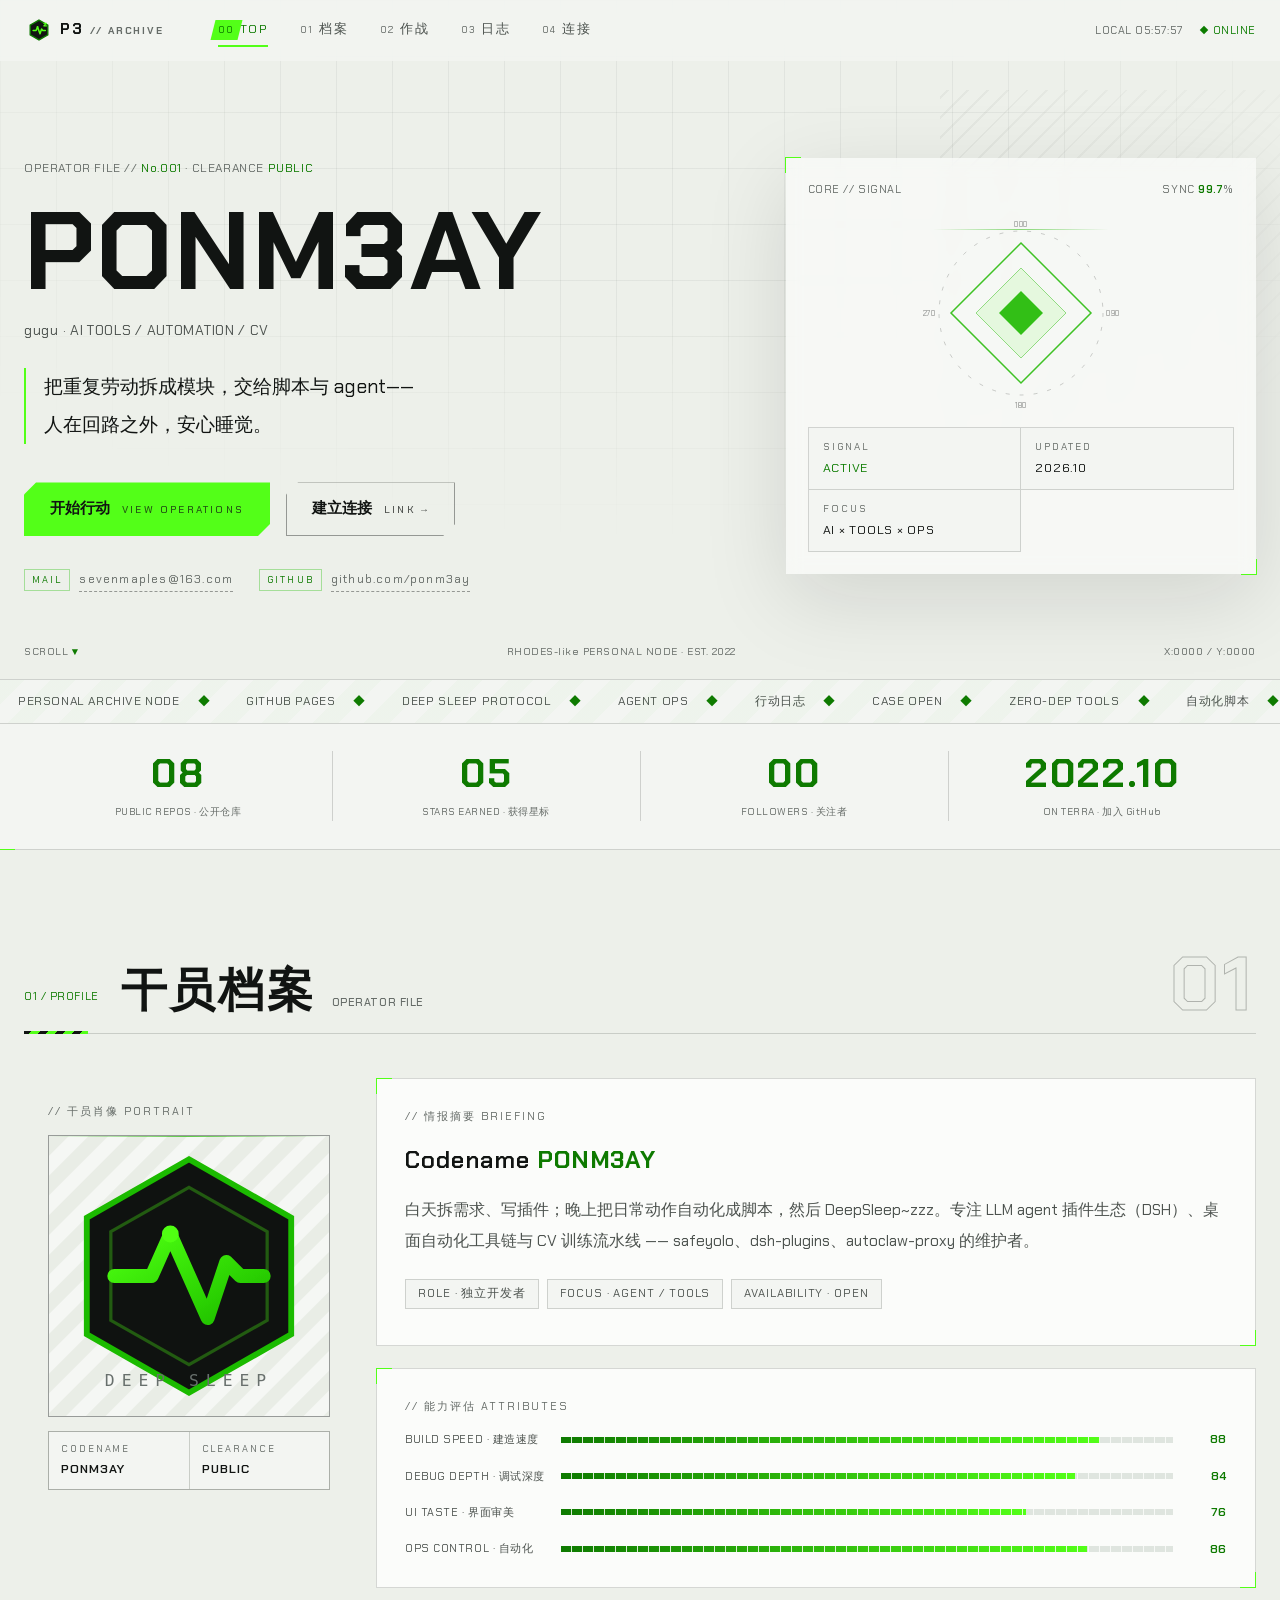
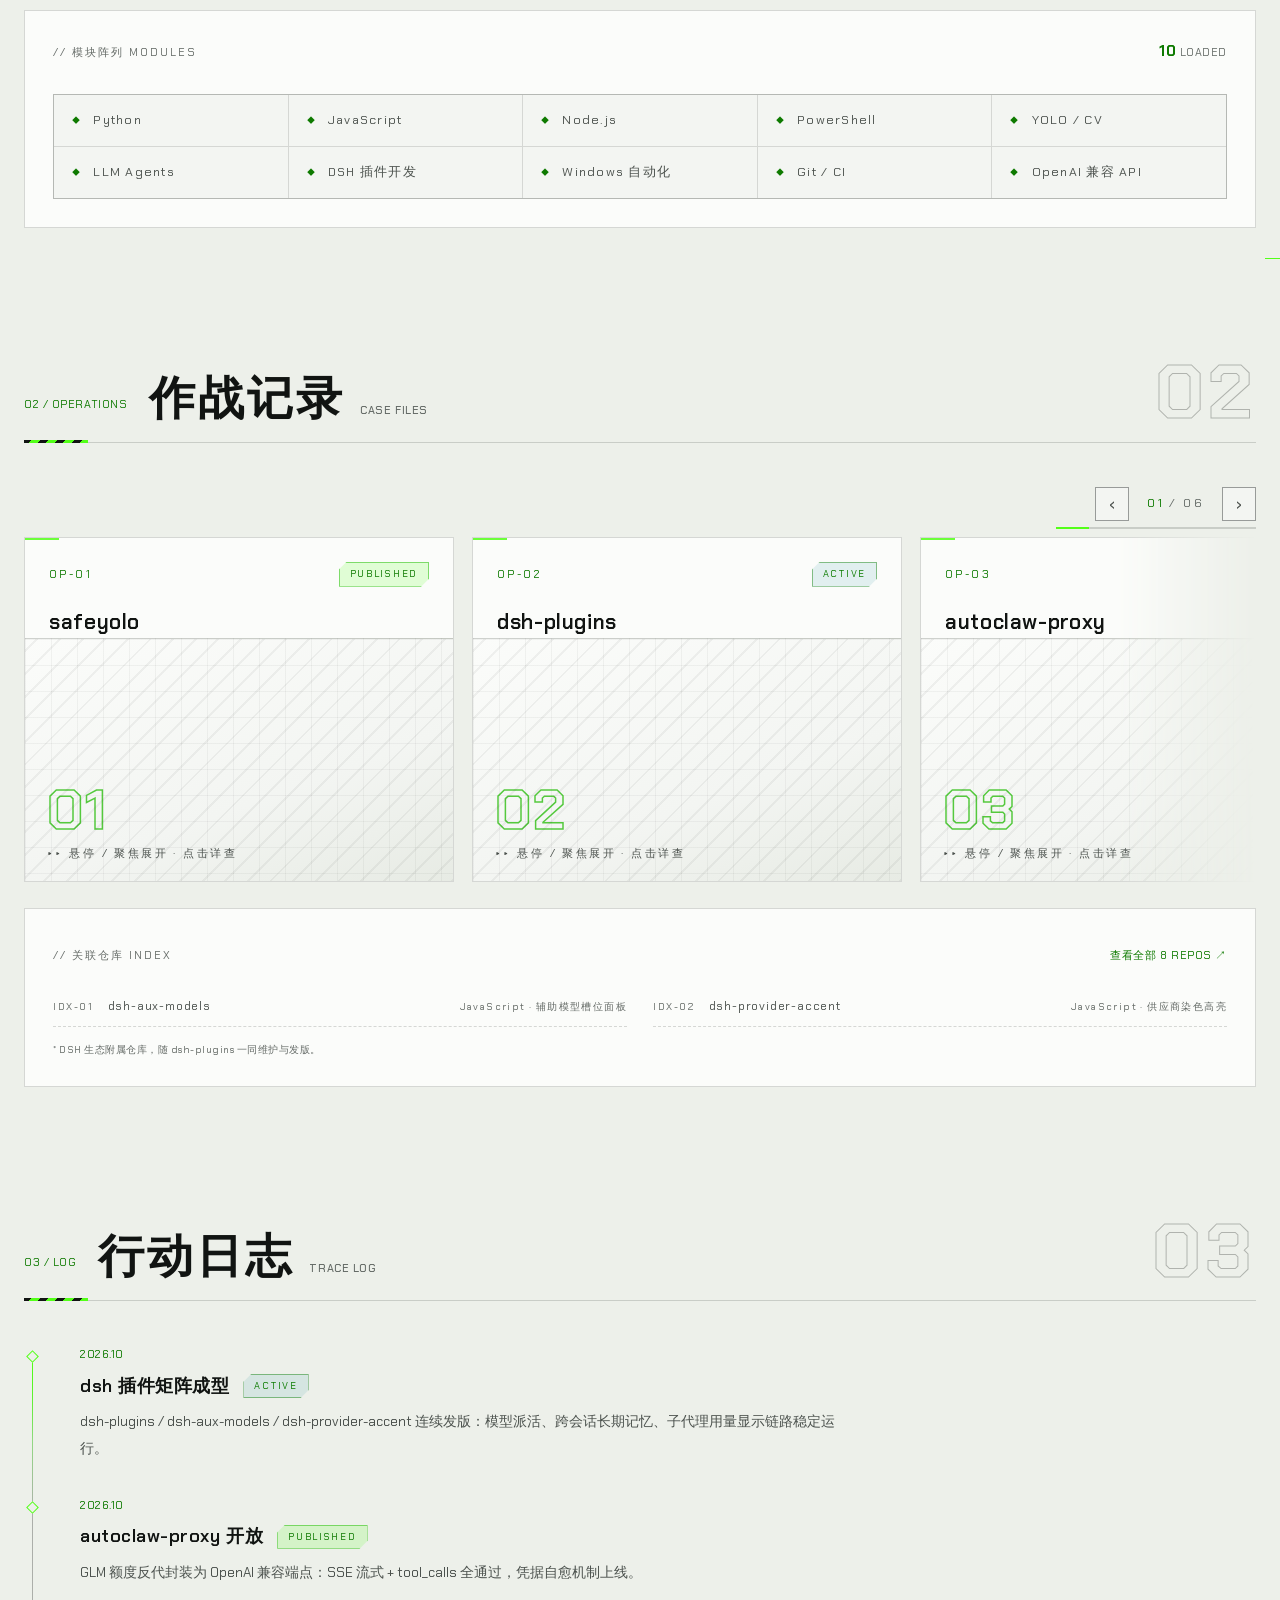
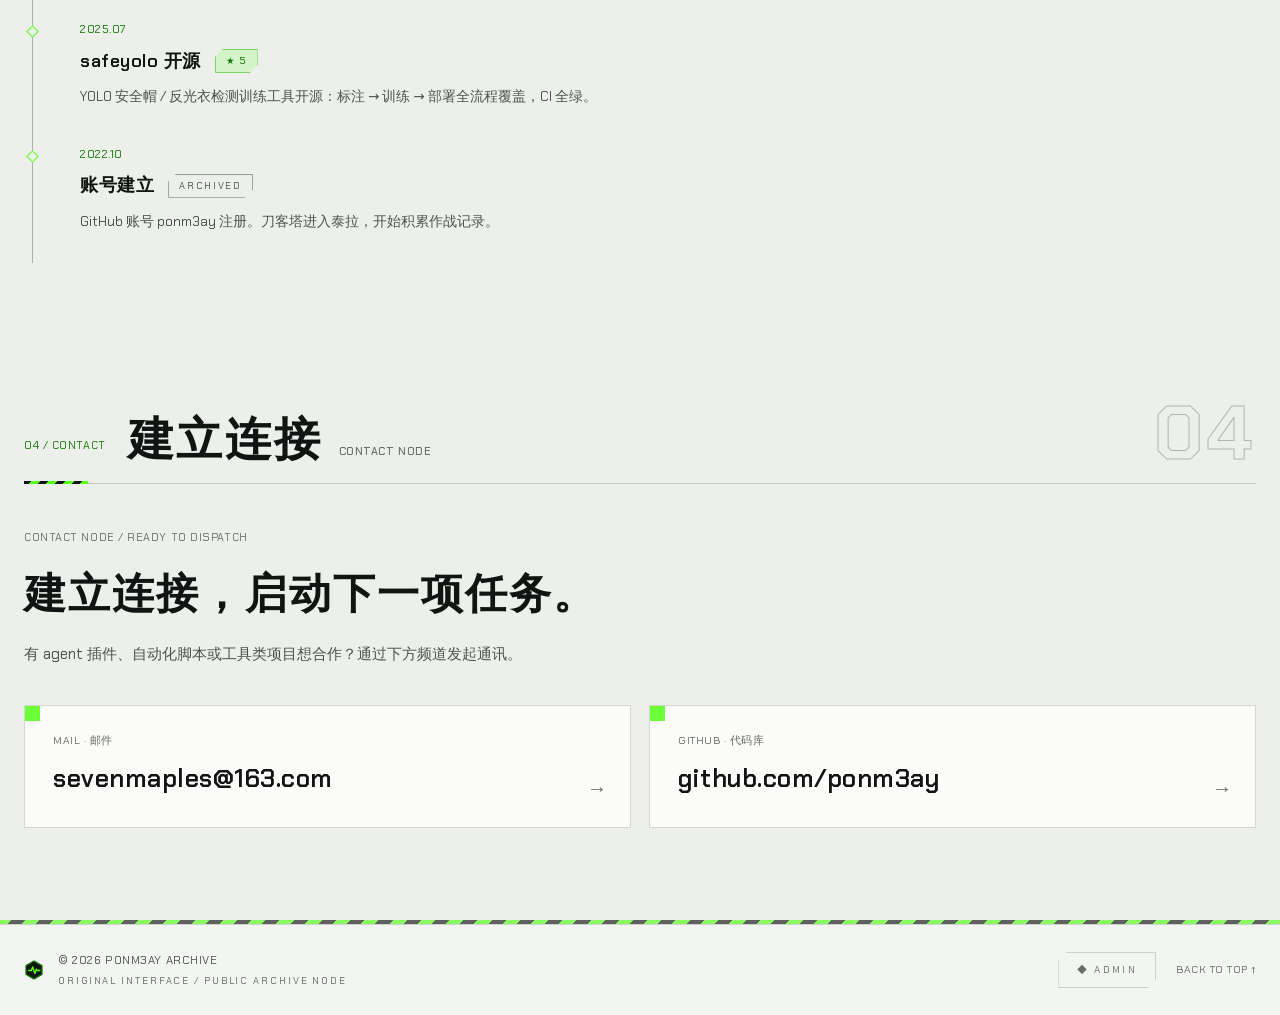
==== commit 7ae5375e: "第六期: 作战详查器Lightbox+核心脉冲彩蛋+标题轮播 - Lightbox: 点击作战卡弹全屏详查面板(斜切揭示/大号编号水印/标签/OPEN REPO/esc+遮罩关闭/焦点管理) - 核心" ====
--- a/index.html
+++ b/index.html
@@ -24,6 +24,11 @@
 </style>
 <link rel="stylesheet" href="assets/css/main.min.css" media="print" onload="this.media='all'">
 <noscript><link rel="stylesheet" href="assets/css/main.min.css"></noscript>
+
+<style id="p3-critical">:root{--bg0:#edf0ea;--bg1:#f3f5f2;--bg2:#fbfcfa;--bg3:#e7ebe4;--panel:#fbfcfa;--line:#11141229;--line-strong:#11141266;--text:#111412;--dim:#4c524e;--faint:#656b67;--ak:#53ff18;--ak-deep:#0e7a00;--ak-soft:#53ff1829;--cyan:#0c7c00;--cyan-soft:#007c8f1a;--red:#b34700;--red-soft:#ff6a001f;--ok:#0c7c00;--f-disp:"Chakra Petch","Microsoft YaHei","PingFang SC","Noto Sans SC",system-ui,sans-serif;--f-body:"Chakra Petch","Microsoft YaHei","PingFang SC","Noto Sans SC",system-ui,sans-serif;--f-mono:"Consolas","Chakra Petch","Microsoft YaHei","Courier New",monospace;--ease-out:cubic-bezier(.16,1,.3,1);--clip-btn:polygon(12px 0,100% 0,100% calc(100% - 12px),calc(100% - 12px)100%,0 100%,0 12px);--clip-btn-sm:polygon(8px 0,100% 0,100% calc(100% - 8px),calc(100% - 8px)100%,0 100%,0 8px)}*,*:before,*:after{box-sizing:border-box}html,html:focus-within{scroll-behavior:smooth}body{background:var(--bg0);color:var(--text);font-family:var(--f-body);-webkit-font-smoothing:antialiased;overflow-x:hidden;margin:0;font-size:16px;line-height:1.7}::selection{background:var(--ak);color:#111412}img{display:block;max-width:100%}a{color:inherit;text-decoration:none}button{cursor:pointer;font-family:inherit}h1,h2,h3,h4,p,dl,dd,ul{margin:0;padding:0}ul{list-style:none}:focus-visible{outline:2px solid var(--ak);outline-offset:3px}::-webkit-scrollbar{width:10px;height:8px}::-webkit-scrollbar-track{background:var(--bg0)}::-webkit-scrollbar-thumb{border:2px solid var(--bg0);background:#c2c8bf}::-webkit-scrollbar-thumb:hover{background:var(--ak-deep)}.mono{font-family:var(--f-mono);letter-spacing:.05em}.container{width:min(1240px,100% - 48px);margin-inline-start:auto;margin-inline-end:auto}@media (max-width:640px){.container{width:calc(100% - 36px)}}.noscript-note{background:var(--red-soft);border-bottom:1px solid var(--red);font-family:var(--f-mono);padding:12px 20px;font-size:13px}#boot{position:fixed;z-index:200;background:var(--bg0);display:flex;animation:.5s 5s forwards bootAutoHide;justify-content:center;align-items: center;inset:0}@keyframes bootAutoHide{to{opacity:0;visibility:hidden}}#boot.is-done{opacity:0;visibility:hidden;transition:opacity .45s,visibility .45s}.boot-inner{width:min(560px,86vw)}.boot-lines{color:var(--dim);min-height:150px;font-size:12.5px;line-height:2}.boot-lines .bl{opacity:0;animation:.12s forwards blIn}.boot-lines .bl b{color:var(--ak-deep);font-weight:600}.boot-lines .bl .ok{color:var(--ok)}@keyframes blIn{to{opacity:1}}.boot-bar{overflow:hidden;background:#dfe5df;height:3px;margin:18px 0 10px}.boot-bar i{display:block;background:linear-gradient(90deg,var(--ak-deep),var(--ak));width:0;height:100%;transition:width .18s}.boot-status{display:flex;color:var(--faint);letter-spacing:.15em;justify-content:space-between;font-size:11px}.boot-skip{border:1px solid var(--line-strong);color:var(--dim);letter-spacing:.2em;clip-path:var(--clip-btn-sm);background:0 0;margin-top:26px;padding:11px 20px;transition:all .2s;font-size:11px}.boot-skip:hover{border-color:var(--ak-deep);color:var(--ak-deep)}.scroll-progress{position:fixed;z-index:120;background:0 0;height:2px;top:0;left:0;right:0}.scroll-progress i{display:block;background:var(--ak);width:0;height:100%;box-shadow:0 0 8px #1fb90080}.btn{display:inline-flex;font-family:var(--f-disp);clip-path:var(--clip-btn);transition:transform .2s var(--ease-out),background .2s,color .2s,box-shadow .2s;position:relative;border:none;align-items: center;gap:12px;padding:14px 26px;font-size:15px;font-weight:600}.btn .btn-en{letter-spacing:.22em;opacity:.72;font-size:10px;font-weight:500}.btn-solid{background:var(--ak);color:#111412}.btn-solid:hover{transform:translateY(-2px);box-shadow:0 6px 22px #1fb9004d}.btn-solid:active{transform:translateY(0)}.btn-ghost{color:var(--text);box-shadow:inset 0 0 0 1px var(--line-strong);background:0 0}.btn-ghost:hover{color:var(--ak-deep);box-shadow:inset 0 0 0 1px var(--ak);transform:translateY(-2px)}.btn-danger{color:var(--red)}.btn-danger:hover{box-shadow:inset 0 0 0 1px var(--red);color:var(--red);transform:none}.panel{background:var(--panel);border:1px solid var(--line);position:relative;padding:28px}.bio-panel,.attrs-panel,.ops-index-panel,.modules-panel{transition:background-position .95s var(--ease-out),border-color .25s;background-image:linear-gradient(115deg,#0000 42%,#53ff1812 50%,#0000 58%);background-position:130% 0;background-repeat:no-repeat;background-size:230% 100%}.bio-panel:hover,.attrs-panel:hover,.ops-index-panel:hover,.modules-panel:hover{background-position:-70% 0;border-color:#1fb90073}.panel-corners:before,.panel-corners:after{content:"";position:absolute;border:1.5px solid var(--ak);pointer-events:none;width:16px;height:16px;transition:all .3s}.panel-corners:before{border-bottom:none;border-right:none;top:-1px;left:-1px}.panel-corners:after{border-top:none;border-left:none;bottom:-1px;right:-1px}.panel-corners:hover:before,.panel-corners:hover:after{width:24px;height:24px}.panel-tag{color:var(--faint);letter-spacing:.18em;margin-bottom:14px;font-size:11px}.panel-tag .attrs-note{display:inline-block;margin-left:10px}.chip{display:inline-block;color:var(--dim);border:1px solid var(--line);background:var(--bg1);letter-spacing:.08em;margin:0 8px 8px 0;padding:4px 12px;font-size:11.5px}.reveal{opacity:0;transition:opacity .8s var(--ease-out),transform .8s var(--ease-out);transform:translateY(26px)}.reveal.in{opacity:1;transform:none}body:not(.p3-admin) .is-todo,body:not(.p3-admin) .admin-only{display:none!important}.nav{position:fixed;z-index:110;backdrop-filter:blur(12px);background:#f3f5f2db;border-bottom:1px solid #0000;transition:border-color .3s;top:0;left:0;right:0}.nav.is-scrolled{border-bottom-color:var(--line)}.nav-inner{display:flex;align-items: center;gap:28px;height:60px}.nav-logo{display:flex;color:var(--text);align-self:stretch;align-items: center;gap:10px;padding:0 4px}.nav-logo-mark{color:var(--ak-deep);width:22px;height:22px}.nav-logo-text{letter-spacing:.12em;font-size:15px;font-weight:700}.nav-logo-sub{color:var(--faint);letter-spacing:.18em;margin-left:6px;font-size:10px}.nav-links{display:flex;gap:4px;margin-left:8px}.nav-link{position:relative;display:flex;color:var(--dim);letter-spacing:.1em;align-items:baseline;gap:6px;padding:8px 14px;transition:color .2s;font-size:12.5px}.nav-link i{color:var(--faint);position:relative;z-index:1;transition:color .2s;font-size:9.5px;font-style:normal}.nav-link i:before{content:"";position:absolute;background:var(--ak);z-index:-1;opacity:0;transition:transform .32s var(--ease-out),opacity .28s ease;inset:-2px -5px;transform:translate(-9px)skew(-14deg)}.nav-link:hover i:before,.nav-link.is-active i:before{opacity:1;transform:translate(0)skew(-14deg)}.nav-link:hover i,.nav-link.is-active i{color:#111412}.nav-link:hover{color:var(--text)}.nav-link.is-active,.nav-link.is-active i{color:var(--ak-deep)}.nav-link:after{content:"";position:absolute;background:var(--ak);transform-origin:left;transition:transform .28s var(--ease-out);height:1.5px;bottom:2px;left:14px;right:14px;transform:scaleX(0)}.nav-link.is-active:after{transform:scaleX(1)}
+</style>
+
+
 
 <style id="p3-critical">:root{--bg0:#edf0ea;--bg1:#f3f5f2;--bg2:#fbfcfa;--bg3:#e7ebe4;--panel:#fbfcfa;--line:#11141229;--line-strong:#11141266;--text:#111412;--dim:#4c524e;--faint:#656b67;--ak:#53ff18;--ak-deep:#0e7a00;--ak-soft:#53ff1829;--cyan:#0c7c00;--cyan-soft:#007c8f1a;--red:#b34700;--red-soft:#ff6a001f;--ok:#0c7c00;--f-disp:"Chakra Petch","Microsoft YaHei","PingFang SC","Noto Sans SC",system-ui,sans-serif;--f-body:"Chakra Petch","Microsoft YaHei","PingFang SC","Noto Sans SC",system-ui,sans-serif;--f-mono:"Consolas","Chakra Petch","Microsoft YaHei","Courier New",monospace;--ease-out:cubic-bezier(.16,1,.3,1);--clip-btn:polygon(12px 0,100% 0,100% calc(100% - 12px),calc(100% - 12px)100%,0 100%,0 12px);--clip-btn-sm:polygon(8px 0,100% 0,100% calc(100% - 8px),calc(100% - 8px)100%,0 100%,0 8px)}*,*:before,*:after{box-sizing:border-box}html,html:focus-within{scroll-behavior:smooth}body{background:var(--bg0);color:var(--text);font-family:var(--f-body);-webkit-font-smoothing:antialiased;overflow-x:hidden;margin:0;font-size:16px;line-height:1.7}::selection{background:var(--ak);color:#111412}img{display:block;max-width:100%}a{color:inherit;text-decoration:none}button{cursor:pointer;font-family:inherit}h1,h2,h3,h4,p,dl,dd,ul{margin:0;padding:0}ul{list-style:none}:focus-visible{outline:2px solid var(--ak);outline-offset:3px}::-webkit-scrollbar{width:10px;height:8px}::-webkit-scrollbar-track{background:var(--bg0)}::-webkit-scrollbar-thumb{border:2px solid var(--bg0);background:#c2c8bf}::-webkit-scrollbar-thumb:hover{background:var(--ak-deep)}.mono{font-family:var(--f-mono);letter-spacing:.05em}.container{width:min(1240px,100% - 48px);margin-inline-start:auto;margin-inline-end:auto}@media (max-width:640px){.container{width:calc(100% - 36px)}}.noscript-note{background:var(--red-soft);border-bottom:1px solid var(--red);font-family:var(--f-mono);padding:12px 20px;font-size:13px}#boot{position:fixed;z-index:200;background:var(--bg0);display:flex;animation:.5s 5s forwards bootAutoHide;justify-content:center;align-items: center;inset:0}@keyframes bootAutoHide{to{opacity:0;visibility:hidden}}#boot.is-done{opacity:0;visibility:hidden;transition:opacity .45s,visibility .45s}.boot-inner{width:min(560px,86vw)}.boot-lines{color:var(--dim);min-height:150px;font-size:12.5px;line-height:2}.boot-lines .bl{opacity:0;animation:.12s forwards blIn}.boot-lines .bl b{color:var(--ak-deep);font-weight:600}.boot-lines .bl .ok{color:var(--ok)}@keyframes blIn{to{opacity:1}}.boot-bar{overflow:hidden;background:#dfe5df;height:3px;margin:18px 0 10px}.boot-bar i{display:block;background:linear-gradient(90deg,var(--ak-deep),var(--ak));width:0;height:100%;transition:width .18s}.boot-status{display:flex;color:var(--faint);letter-spacing:.15em;justify-content:space-between;font-size:11px}.boot-skip{border:1px solid var(--line-strong);color:var(--dim);letter-spacing:.2em;clip-path:var(--clip-btn-sm);background:0 0;margin-top:26px;padding:11px 20px;transition:all .2s;font-size:11px}.boot-skip:hover{border-color:var(--ak-deep);color:var(--ak-deep)}.scroll-progress{position:fixed;z-index:120;background:0 0;height:2px;top:0;left:0;right:0}.scroll-progress i{display:block;background:var(--ak);width:0;height:100%;box-shadow:0 0 8px #1fb90080}.btn{display:inline-flex;font-family:var(--f-disp);clip-path:var(--clip-btn);transition:transform .2s var(--ease-out),background .2s,color .2s,box-shadow .2s;position:relative;border:none;align-items: center;gap:12px;padding:14px 26px;font-size:15px;font-weight:600}.btn .btn-en{letter-spacing:.22em;opacity:.72;font-size:10px;font-weight:500}.btn-solid{background:var(--ak);color:#111412}.btn-solid:hover{transform:translateY(-2px);box-shadow:0 6px 22px #1fb9004d}.btn-solid:active{transform:translateY(0)}.btn-ghost{color:var(--text);box-shadow:inset 0 0 0 1px var(--line-strong);background:0 0}.btn-ghost:hover{color:var(--ak-deep);box-shadow:inset 0 0 0 1px var(--ak);transform:translateY(-2px)}.btn-danger{color:var(--red)}.btn-danger:hover{box-shadow:inset 0 0 0 1px var(--red);color:var(--red);transform:none}.panel{background:var(--panel);border:1px solid var(--line);position:relative;padding:28px}.panel-corners:before,.panel-corners:after{content:"";position:absolute;border:1.5px solid var(--ak);pointer-events:none;width:16px;height:16px;transition:all .3s}.panel-corners:before{border-bottom:none;border-right:none;top:-1px;left:-1px}.panel-corners:after{border-top:none;border-left:none;bottom:-1px;right:-1px}.panel-corners:hover:before,.panel-corners:hover:after{width:24px;height:24px}.panel-tag{color:var(--faint);letter-spacing:.18em;margin-bottom:14px;font-size:11px}.panel-tag .attrs-note{display:inline-block;margin-left:10px}.chip{display:inline-block;color:var(--dim);border:1px solid var(--line);background:var(--bg1);letter-spacing:.08em;margin:0 8px 8px 0;padding:4px 12px;font-size:11.5px}.reveal{opacity:0;transition:opacity .8s var(--ease-out),transform .8s var(--ease-out);transform:translateY(26px)}.reveal.in{opacity:1;transform:none}body:not(.p3-admin) .is-todo,body:not(.p3-admin) .admin-only{display:none!important}.nav{position:fixed;z-index:110;backdrop-filter:blur(12px);background:#f3f5f2db;border-bottom:1px solid #0000;transition:border-color .3s;top:0;left:0;right:0}.nav.is-scrolled{border-bottom-color:var(--line)}.nav-inner{display:flex;align-items: center;gap:28px;height:60px}.nav-logo{display:flex;color:var(--text);align-self:stretch;align-items: center;gap:10px;padding:0 4px}.nav-logo-mark{color:var(--ak-deep);width:22px;height:22px}.nav-logo-text{letter-spacing:.12em;font-size:15px;font-weight:700}.nav-logo-sub{color:var(--faint);letter-spacing:.18em;margin-left:6px;font-size:10px}.nav-links{display:flex;gap:4px;margin-left:8px}.nav-link{position:relative;display:flex;color:var(--dim);letter-spacing:.1em;align-items:baseline;gap:6px;padding:8px 14px;transition:color .2s;font-size:12.5px}.nav-link i{color:var(--faint);transition:color .2s;font-size:9.5px;font-style:normal}.nav-link:hover{color:var(--text)}.nav-link.is-active,.nav-link.is-active i{color:var(--ak-deep)}.nav-link:after{content:"";position:absolute;background:var(--ak);transform-origin:left;transition:transform .28s var(--ease-out);height:1.5px;bottom:2px;left:14px;right:14px;transform:scaleX(0)}.nav-link.is-active:after{transform:scaleX(1)}
 </style>
@@ -337,6 +342,29 @@
 <!-- ===== Toast ===== -->
 <div class="toast mono" id="toast" role="status" aria-live="polite"></div>
 
+<!-- ===== 作战详查器 Lightbox ===== -->
+<div class="case-viewer" id="caseViewer" role="dialog" aria-modal="true" aria-labelledby="cvTitle" hidden>
+  <div class="cv-backdrop" data-cv-close></div>
+  <div class="cv-box panel-corners">
+    <div class="cv-watermark mono" aria-hidden="true" id="cvNo">01</div>
+    <div class="cv-head">
+      <div class="cv-head-l mono">
+        <span class="cv-no" id="cvNoLabel">OP-01</span>
+        <span class="cv-status" id="cvStatus">PUBLISHED</span>
+      </div>
+      <button class="admin-x" id="cvClose" type="button" aria-label="关闭详查">✕</button>
+    </div>
+    <h3 class="cv-title" id="cvTitle">safeyolo</h3>
+    <p class="cv-desc" id="cvDesc"></p>
+    <div class="op-tags mono" id="cvTags"></div>
+    <div class="cv-foot mono">
+      <span id="cvMeta">★ 5 · MIT</span>
+      <a class="btn btn-solid" id="cvLink" href="#" target="_blank" rel="noopener">打开仓库<span class="btn-en mono">OPEN REPO</span></a>
+    </div>
+    <div class="cv-stripe" aria-hidden="true"></div>
+  </div>
+</div>
+
 <script src="assets/js/content.js"></script>
 <script src="assets/js/app.min.js" defer></script>
 <script src="assets/js/admin.min.js" defer></script>
@@ -346,5 +374,8 @@
 
 
 
+
+
+
 </body>
 </html>
--- a/assets/css/main.min.css
+++ b/assets/css/main.min.css
@@ -1 +1 @@
-:root{--bg0:#edf0ea;--bg1:#f3f5f2;--bg2:#fbfcfa;--bg3:#e7ebe4;--panel:#fbfcfa;--line:#11141229;--line-strong:#11141266;--text:#111412;--dim:#4c524e;--faint:#656b67;--ak:#53ff18;--ak-deep:#0e7a00;--ak-soft:#53ff1829;--cyan:#0c7c00;--cyan-soft:#007c8f1a;--red:#b34700;--red-soft:#ff6a001f;--ok:#0c7c00;--f-disp:"Chakra Petch","Microsoft YaHei","PingFang SC","Noto Sans SC",system-ui,sans-serif;--f-body:"Chakra Petch","Microsoft YaHei","PingFang SC","Noto Sans SC",system-ui,sans-serif;--f-mono:"Consolas","Chakra Petch","Microsoft YaHei","Courier New",monospace;--ease-out:cubic-bezier(.16,1,.3,1);--clip-btn:polygon(12px 0,100% 0,100% calc(100% - 12px),calc(100% - 12px)100%,0 100%,0 12px);--clip-btn-sm:polygon(8px 0,100% 0,100% calc(100% - 8px),calc(100% - 8px)100%,0 100%,0 8px)}*,*:before,*:after{box-sizing:border-box}html,html:focus-within{scroll-behavior:smooth}body{background:var(--bg0);color:var(--text);font-family:var(--f-body);-webkit-font-smoothing:antialiased;overflow-x:hidden;margin:0;font-size:16px;line-height:1.7}::selection{background:var(--ak);color:#111412}img{display:block;max-width:100%}a{color:inherit;text-decoration:none}button{cursor:pointer;font-family:inherit}h1,h2,h3,h4,p,dl,dd,ul{margin:0;padding:0}ul{list-style:none}:focus-visible{outline:2px solid var(--ak);outline-offset:3px}::-webkit-scrollbar{width:10px;height:8px}::-webkit-scrollbar-track{background:var(--bg0)}::-webkit-scrollbar-thumb{border:2px solid var(--bg0);background:#c2c8bf}::-webkit-scrollbar-thumb:hover{background:var(--ak-deep)}.mono{font-family:var(--f-mono);letter-spacing:.05em}.container{width:min(1240px,100% - 48px);margin-inline-start:auto;margin-inline-end:auto}@media (max-width:640px){.container{width:calc(100% - 36px)}}.noscript-note{background:var(--red-soft);border-bottom:1px solid var(--red);font-family:var(--f-mono);padding:12px 20px;font-size:13px}#boot{position:fixed;z-index:200;background:var(--bg0);display:flex;animation:.5s 5s forwards bootAutoHide;justify-content:center;align-items: center;inset:0}@keyframes bootAutoHide{to{opacity:0;visibility:hidden}}#boot.is-done{opacity:0;visibility:hidden;transition:opacity .45s,visibility .45s}.boot-inner{width:min(560px,86vw)}.boot-lines{color:var(--dim);min-height:150px;font-size:12.5px;line-height:2}.boot-lines .bl{opacity:0;animation:.12s forwards blIn}.boot-lines .bl b{color:var(--ak-deep);font-weight:600}.boot-lines .bl .ok{color:var(--ok)}@keyframes blIn{to{opacity:1}}.boot-bar{overflow:hidden;background:#dfe5df;height:3px;margin:18px 0 10px}.boot-bar i{display:block;background:linear-gradient(90deg,var(--ak-deep),var(--ak));width:0;height:100%;transition:width .18s}.boot-status{display:flex;color:var(--faint);letter-spacing:.15em;justify-content:space-between;font-size:11px}.boot-skip{border:1px solid var(--line-strong);color:var(--dim);letter-spacing:.2em;clip-path:var(--clip-btn-sm);background:0 0;margin-top:26px;padding:11px 20px;transition:all .2s;font-size:11px}.boot-skip:hover{border-color:var(--ak-deep);color:var(--ak-deep)}.scroll-progress{position:fixed;z-index:120;background:0 0;height:2px;top:0;left:0;right:0}.scroll-progress i{display:block;background:var(--ak);width:0;height:100%;box-shadow:0 0 8px #1fb90080}.btn{display:inline-flex;font-family:var(--f-disp);clip-path:var(--clip-btn);transition:transform .2s var(--ease-out),background .2s,color .2s,box-shadow .2s;position:relative;border:none;align-items: center;gap:12px;padding:14px 26px;font-size:15px;font-weight:600}.btn .btn-en{letter-spacing:.22em;opacity:.72;font-size:10px;font-weight:500}.btn-solid{background:var(--ak);color:#111412}.btn-solid:hover{transform:translateY(-2px);box-shadow:0 6px 22px #1fb9004d}.btn-solid:active{transform:translateY(0)}.btn-ghost{color:var(--text);box-shadow:inset 0 0 0 1px var(--line-strong);background:0 0}.btn-ghost:hover{color:var(--ak-deep);box-shadow:inset 0 0 0 1px var(--ak);transform:translateY(-2px)}.btn-danger{color:var(--red)}.btn-danger:hover{box-shadow:inset 0 0 0 1px var(--red);color:var(--red);transform:none}.panel{background:var(--panel);border:1px solid var(--line);position:relative;padding:28px}.bio-panel,.attrs-panel,.ops-index-panel,.modules-panel{transition:background-position .95s var(--ease-out),border-color .25s;background-image:linear-gradient(115deg,#0000 42%,#53ff1812 50%,#0000 58%);background-position:130% 0;background-repeat:no-repeat;background-size:230% 100%}.bio-panel:hover,.attrs-panel:hover,.ops-index-panel:hover,.modules-panel:hover{background-position:-70% 0;border-color:#1fb90073}.panel-corners:before,.panel-corners:after{content:"";position:absolute;border:1.5px solid var(--ak);pointer-events:none;width:16px;height:16px;transition:all .3s}.panel-corners:before{border-bottom:none;border-right:none;top:-1px;left:-1px}.panel-corners:after{border-top:none;border-left:none;bottom:-1px;right:-1px}.panel-corners:hover:before,.panel-corners:hover:after{width:24px;height:24px}.panel-tag{color:var(--faint);letter-spacing:.18em;margin-bottom:14px;font-size:11px}.panel-tag .attrs-note{display:inline-block;margin-left:10px}.chip{display:inline-block;color:var(--dim);border:1px solid var(--line);background:var(--bg1);letter-spacing:.08em;margin:0 8px 8px 0;padding:4px 12px;font-size:11.5px}.reveal{opacity:0;transition:opacity .8s var(--ease-out),transform .8s var(--ease-out);transform:translateY(26px)}.reveal.in{opacity:1;transform:none}body:not(.p3-admin) .is-todo,body:not(.p3-admin) .admin-only{display:none!important}.nav{position:fixed;z-index:110;backdrop-filter:blur(12px);background:#f3f5f2db;border-bottom:1px solid #0000;transition:border-color .3s;top:0;left:0;right:0}.nav.is-scrolled{border-bottom-color:var(--line)}.nav-inner{display:flex;align-items: center;gap:28px;height:60px}.nav-logo{display:flex;color:var(--text);align-self:stretch;align-items: center;gap:10px;padding:0 4px}.nav-logo-mark{color:var(--ak-deep);width:22px;height:22px}.nav-logo-text{letter-spacing:.12em;font-size:15px;font-weight:700}.nav-logo-sub{color:var(--faint);letter-spacing:.18em;margin-left:6px;font-size:10px}.nav-links{display:flex;gap:4px;margin-left:8px}.nav-link{position:relative;display:flex;color:var(--dim);letter-spacing:.1em;align-items:baseline;gap:6px;padding:8px 14px;transition:color .2s;font-size:12.5px}.nav-link i{color:var(--faint);position:relative;z-index:1;transition:color .2s;font-size:9.5px;font-style:normal}.nav-link i:before{content:"";position:absolute;background:var(--ak);z-index:-1;opacity:0;transition:transform .32s var(--ease-out),opacity .28s ease;inset:-2px -5px;transform:translate(-9px)skew(-14deg)}.nav-link:hover i:before,.nav-link.is-active i:before{opacity:1;transform:translate(0)skew(-14deg)}.nav-link:hover i,.nav-link.is-active i{color:#111412}.nav-link:hover{color:var(--text)}.nav-link.is-active,.nav-link.is-active i{color:var(--ak-deep)}.nav-link:after{content:"";position:absolute;background:var(--ak);transform-origin:left;transition:transform .28s var(--ease-out);height:1.5px;bottom:2px;left:14px;right:14px;transform:scaleX(0)}.nav-link.is-active:after{transform:scaleX(1)}.nav-right{display:flex;color:var(--faint);letter-spacing:.14em;align-items: center;gap:18px;margin-left:auto;font-size:11px}.nav-clock{text-align:right;min-width:104px}.nav-online{display:flex;color:var(--ok);align-items: center;gap:6px}.dot{background:var(--ok);animation:2s infinite dotPulse;border-radius:0;width:6px;height:6px;transform:rotate(45deg)}@keyframes dotPulse{0%,to{opacity:1}50%{opacity:.35}}.nav-burger{display:none;border:1px solid var(--line-strong);background:0 0;flex-direction:column;justify-content:center;align-items: center;gap:4px;width:42px;height:38px}.nav-burger span{display:block;background:var(--text);width:16px;height:1.5px;transition:all .25s}.nav-burger[aria-expanded=true] span:first-child{transform:translateY(5.5px)rotate(45deg)}.nav-burger[aria-expanded=true] span:nth-child(2){opacity:0}.nav-burger[aria-expanded=true] span:nth-child(3){transform:translateY(-5.5px)rotate(-45deg)}@media (max-width:920px){.nav-clock{display:none}.nav-burger{display:flex}.nav-links{position:fixed;border-bottom:1px solid var(--line);opacity:0;visibility:hidden;pointer-events:none;transition:.28s var(--ease-out);background:#f3f5f2f7;flex-direction:column;gap:0;padding:8px 24px 16px;top:60px;left:0;right:0;transform:translateY(-8px)}.nav-links.is-open{opacity:1;visibility:visible;pointer-events:auto;transform:none}.nav-link{border-bottom:1px solid var(--line);padding:12px 4px;font-size:14px}.nav-link:after{display:none}}.hero{position:relative;overflow:hidden;padding:158px 0 0}.hero-bg{position:absolute;pointer-events:none;mask-image:radial-gradient(90% 80% at 50% 20%,#000 30%,#0000 75%);background-color:#0000;background-image:linear-gradient(#1114120d 1px,#0000 1px),linear-gradient(90deg,#1114120d 1px,#0000 1px);background-position:0 0,0 0;background-repeat:repeat,repeat;background-size:56px 56px;background-attachment:scroll,scroll;background-origin:padding-box,padding-box;background-clip:border-box,border-box;inset:0}.hero-bg:after{content:"";position:absolute;background:repeating-linear-gradient(-45deg,#1114120a 0 2px,#0000 2px 14px);width:480px;height:480px;top:90px;right:-140px;transform:rotate(0)}.hero-grid{display:grid;grid-template-columns:minmax(0,1.5fr)minmax(320px,1fr);position:relative;align-items: start;gap:56px}.hero-file{color:var(--faint);letter-spacing:.24em;margin-bottom:18px;font-size:12px}.hero-file span{color:var(--ak-deep)}.hero-name{font-family:var(--f-disp);letter-spacing:.01em;color:var(--text);margin:0 0 10px;font-size:clamp(52px,8.6vw,118px);font-weight:700;line-height:1.02}.hero-sub{color:var(--dim);letter-spacing:.2em;margin-bottom:26px;font-size:14px}.hero-mission{color:var(--text);opacity:.9;border-left:2px solid var(--ak);max-width:34em;margin-bottom:38px;padding-left:18px;font-size:clamp(16px,1.6vw,19px);line-height:2}.hero-cta{display:flex;flex-wrap:wrap;gap:16px}.hero-quick{display:flex;flex-wrap:wrap;gap:26px;margin-top:26px}.hq-link{display:flex;color:var(--faint);letter-spacing:.1em;align-items:baseline;gap:9px;padding:7px 0;transition:color .2s;font-size:12px}.hq-link i{color:var(--ak-deep);letter-spacing:.22em;border:1px solid #1fb90059;padding:2px 7px;font-size:9.5px;font-style:normal}.hq-link span{border-bottom:1px dashed var(--line-strong);padding-bottom:2px}.hq-link:hover{color:var(--text)}.hq-link:hover span{border-bottom-color:var(--ak-deep)}.glitch{position:relative;display:inline-block}.glitch:before,.glitch:after{content:attr(data-text);position:absolute;opacity:0;pointer-events:none;white-space:nowrap;inset:0}.glitch.glitch-on:before{opacity:.85;color:var(--cyan);animation:.38s steps(3,end) both glA}.glitch.glitch-on:after{opacity:.85;color:var(--red);animation:.42s steps(3,end) both glB}@keyframes glA{0%{clip-path:inset(12% 0 62% 0);transform:translate(-5px,-2px)}50%{clip-path:inset(58% 0 8% 0);transform:translate(3px,1px)}to{clip-path:inset(30% 0 40% 0);transform:translate(-2px);opacity:0}}@keyframes glB{0%{clip-path:inset(66% 0 6% 0);transform:translate(4px,2px)}50%{clip-path:inset(10% 0 70% 0);transform:translate(-3px,-1px)}to{clip-path:inset(45% 0 30% 0);transform:translate(2px);opacity:0}}.hero-aside{display:flex;flex-direction:column;gap:18px}.status-card{backdrop-filter:blur(8px);background:#ffffff8a;padding:22px;box-shadow:0 24px 80px #1114121f}.status-head{display:flex;color:var(--faint);letter-spacing:.16em;justify-content:space-between;margin-bottom:14px;font-size:11px}.status-head .sync b{color:var(--ak-deep);font-weight:600}.core-visual{position:relative;width:200px;margin:0 auto 14px}.core-visual svg{display:block;width:100%;height:auto}.core-spin{transform-origin:100px 100px;animation:22s linear infinite spin}.core-spin-rev{transform-origin:100px 100px;animation:30s linear infinite spinRev}@keyframes spin{to{transform:rotate(360deg)}}@keyframes spinRev{to{transform:rotate(-360deg)}}.core-scan{position:absolute;animation:3.4s ease-in-out infinite coreScan;opacity:.8;background:linear-gradient(90deg,#0000,#1fb900a6,#0000);height:1.5px;top:8%;left:6%;right:6%}@keyframes coreScan{0%,to{top:8%}50%{top:90%}}.status-grid{display:grid;grid-template-columns:1fr 1fr;border:1px solid var(--line);border-width:1px 0 0 1px}.status-grid>div{background:var(--bg1);border-right:1px solid var(--line);border-bottom:1px solid var(--line);padding:10px 14px}.status-grid dt{color:var(--faint);letter-spacing:.2em;margin-bottom:3px;font-size:10px}.status-grid dd{color:var(--text);letter-spacing:.06em;white-space:nowrap;overflow:hidden;text-overflow:ellipsis;font-size:12.5px}.status-grid dd.ok{color:var(--ok)}@keyframes avatarScan{0%{top:0}to{top:100%}}.hero-foot{display:flex;color:var(--faint);letter-spacing:.2em;justify-content:space-between;align-items: center;padding:44px 0 18px;font-size:10.5px}.hero-foot b{color:var(--ak-deep);animation:1.6s ease-in-out infinite bob;display:inline-block}@keyframes bob{0%,to{transform:translateY(0)}50%{transform:translateY(4px)}}@media (max-width:720px){.hero-foot-mid{display:none}}@media (max-width:1024px){.hero{padding-top:128px}.hero-grid{grid-template-columns:1fr;gap:44px}.hero-aside{max-width:480px}}.ticker{border-block:1px solid var(--line);background:var(--bg1);overflow:hidden;position:relative;padding:11px 0}.ticker:before{content:"";position:absolute;pointer-events:none;background:repeating-linear-gradient(-45deg,#0000 0 18px,#1fb90006 18px 36px);inset:0}.ticker-track{display:flex;animation:36s linear infinite tick;color:var(--dim);letter-spacing:.22em;gap:0;width:max-content;font-size:12px}.ticker:hover .ticker-track{animation-play-state:paused}.ticker-track span{white-space:nowrap;padding:0 18px}.ticker-track em{color:var(--ak-deep);padding-right:18px;font-style:normal}@keyframes tick{to{transform:translate(-50%)}}.stats{border-bottom:1px solid var(--line);background:var(--bg1)}.stats-grid{display:grid;grid-template-columns:repeat(4,1fr)}.stat{text-align:center;position:relative;padding:26px 10px;transition:background .3s}.stat:hover{background:#53ff180f}.stat:hover .stat-num{text-shadow:0 0 18px #53ff1873;transform:translateY(-3px)}.stat-num{display:inline-block;transition:transform .3s var(--ease-out),text-shadow .3s}.stat+.stat:before{content:"";position:absolute;background:var(--line);width:1px;top:22%;bottom:22%;left:0}.stat-num{display:block;color:var(--ak-deep);letter-spacing:.04em;font-size:clamp(26px,3.2vw,40px);font-weight:700;line-height:1.15}.stat-label{color:var(--faint);letter-spacing:.18em;font-size:10px}@media (max-width:760px){.stats-grid{grid-template-columns:1fr 1fr}.stat:nth-child(3):before{display:none}}.sec{position:relative;padding:104px 0 30px}.sec-head{display:flex;position:relative;border-bottom:1px solid var(--line);align-items: flex-end;gap:22px;margin-bottom:44px;padding-bottom:18px}.sec-head .sec-index,.sec-head .sec-title,.sec-head .sec-en{opacity:0;transition:opacity .55s var(--ease-out),transform .55s var(--ease-out);transform:translate(-18px)}.sec-head .sec-num{clip-path:inset(0 100% 0 0);opacity:0;transition:clip-path .9s var(--ease-out).25s,opacity .3s ease .25s}.sec-head.in .sec-index{opacity:1;transition-delay:50ms;transform:none}.sec-head.in .sec-title{opacity:1;transition-delay:.16s;transform:none}.sec-head.in .sec-en{opacity:1;transition-delay:.3s;transform:none}.sec-head.in .sec-num{clip-path:inset(0 0 0 0);opacity:1}.sec-head.in:after{animation:hazardGrow .6s var(--ease-out).45s both}@keyframes hazardGrow{0%{width:0}to{width:64px}}.timeline .rail{position:absolute;background:linear-gradient(180deg,var(--ak)0,#1fb90040 90px,var(--line)160px,var(--line));transform-origin:top;transition:transform 1.3s var(--ease-out).15s;width:1px;top:6px;bottom:6px;left:8px;transform:scaleY(0)}.timeline.grown .rail{transform:scaleY(1)}.timeline .log-item{opacity:0;transition:opacity .6s var(--ease-out)calc(var(--i)*90ms + .2s),transform .6s var(--ease-out)calc(var(--i)*90ms + .2s);transform:translate(-16px)}.timeline.grown .log-item{opacity:1;transform:none}.reveal.in .op-veil{animation:veilClose 1s var(--ease-out)calc(var(--i)*.13s + .35s)both}@keyframes veilClose{0%{transform:translate(103%)}to{transform:translate(0)}}.sec-index{color:var(--ak-deep);letter-spacing:.3em;margin-bottom:10px;font-size:11px}.sec-title{font-family:var(--f-disp);letter-spacing:.06em;display:flex;flex-wrap:wrap;align-items:baseline;gap:16px;font-size:clamp(30px,4vw,46px);font-weight:700;line-height:1.1}.sec-cn{white-space:nowrap}.sec-en{color:var(--faint);letter-spacing:.34em;font-size:11px;font-weight:500}.sec-num{color:#0000;-webkit-text-stroke:1px #11141247;user-select:none;margin-left:auto;font-size:clamp(48px,6vw,84px);font-weight:700;line-height:.8}.sec-head:after{content:"";position:absolute;background:repeating-linear-gradient(-45deg,var(--ak)0 6px,#111412 6px 12px);width:64px;height:3px;bottom:-1px;left:0}.profile-grid{display:grid;grid-template-columns:330px 1fr;align-items:stretch;gap:22px;margin-bottom:22px}.profile-main{display:flex;flex-direction:column;gap:22px;min-width:0}@media (max-width:920px){.profile-grid{grid-template-columns:1fr}}.avatar-panel{display:flex;flex-direction:column;padding:24px}.portrait-frame{position:relative;aspect-ratio:1;overflow:hidden;border:1px solid var(--line-strong);background:var(--bg1)}.portrait-frame img{object-fit:cover;display:block;filter:saturate(1.02)contrast(1.02);width:100%;height:100%}.portrait-scan{position:absolute;pointer-events:none;animation:3.2s linear infinite avatarScan;background:linear-gradient(90deg,#0000,#1fb900b3,#0000);height:1.5px;top:0;left:0;right:0}.portrait-upload{position:absolute;backdrop-filter:blur(3px);color:#fff;letter-spacing:.12em;display:flex;cursor:pointer;background:#111412d1;border:none;flex-direction:column;align-items: center;gap:2px;width:100%;padding:13px 8px;transition:background .25s;font-size:13px;line-height:1.5;inset:auto 0 0}.portrait-upload[hidden]{display:none!important}.portrait-upload span{letter-spacing:.3em;color:#53ff18;font-size:9px}.portrait-upload:hover{background:#111412f2}.portrait-meta{display:grid;grid-template-columns:1fr 1fr;background:var(--line);border:1px solid var(--line);gap:1px;margin-top:14px}.portrait-meta>div{background:var(--bg1);padding:9px 12px}.portrait-meta dt{color:var(--faint);letter-spacing:.2em;margin-bottom:2px;font-size:9.5px}.portrait-meta dd{color:var(--text);letter-spacing:.08em;font-size:12.5px;font-weight:600}.portrait-hint{color:var(--faint);letter-spacing:.06em;margin-top:12px;font-size:10px;line-height:1.8}.bio-title{font-family:var(--f-disp);letter-spacing:.04em;margin-bottom:14px;font-size:24px;font-weight:600}.bio-title b{color:var(--ak-deep);font-weight:700}.bio-text{color:var(--dim);overflow-wrap:anywhere;margin-bottom:20px;font-size:15.5px;line-height:2.05}.attrs-note{color:var(--faint);letter-spacing:.05em}.attrs-sub{color:var(--faint);letter-spacing:.14em;margin:-8px 0 16px;font-size:10px}.attr{display:flex;flex-direction:column;gap:16px;margin-top:6px}.attr-row{display:grid;grid-template-columns:142px 1fr 40px;align-items: center;gap:14px}.attr-name{color:var(--dim);letter-spacing:.14em;white-space:nowrap;font-size:11px}@media (max-width:520px){.attr-row{grid-template-columns:112px 1fr 36px}.attr-name{white-space:normal}}.attr-bar{position:relative;overflow:hidden;background:#dfe5df;height:6px}.attr-bar i{position:absolute;background:linear-gradient(90deg,var(--ak-deep),var(--ak));transition:width 1.2s var(--ease-out);width:0;inset:0 auto 0 0}.attr-bar:after{content:"";position:absolute;background:repeating-linear-gradient(90deg,#0000 0 10px,#fbfcfad9 10px 11px);inset:0}.attr-val{color:var(--ak-deep);text-align:right;font-size:12px;font-weight:600}.modules-panel{padding:28px}.modules-head{display:flex;justify-content:space-between;align-items:baseline;margin-bottom:18px}.modules-count{color:var(--faint);letter-spacing:.2em;font-size:11px}.modules-count b{color:var(--ak-deep);font-size:15px}.modules-grid{display:grid;grid-template-columns:repeat(auto-fill,minmax(215px,1fr));background:var(--line);border:1px solid var(--line);gap:1px}.modules-grid li{background:var(--bg1);color:var(--dim);letter-spacing:.1em;display:flex;position:relative;overflow:hidden;align-items: center;gap:12px;padding:15px 18px;transition:all .25s;font-size:12.5px}.modules-grid li:before{content:"◆";color:var(--ak-deep);transition:all .25s;font-size:8px}.modules-grid li:after{content:"";position:absolute;transition:left .5s var(--ease-out);pointer-events:none;background:linear-gradient(100deg,#0000,#53ff1829,#0000);width:24%;top:0;bottom:0;left:-30%;transform:skew(-12deg)}.modules-grid li:hover:after{left:106%}.modules-grid li:hover{background:var(--bg3);color:var(--text);padding-left:24px}@media (max-width:520px){.modules-grid{grid-template-columns:1fr 1fr}.modules-grid li{gap:8px;padding:11px 12px;font-size:11.5px}.modules-grid li:hover{padding-left:14px}}.ops-pager{display:flex;position:relative;justify-content:flex-end;align-items: center;gap:18px;margin-bottom:16px}.ops-progress{position:absolute;background:var(--line);width:200px;height:2px;bottom:-8px;right:0}.ops-progress i{display:block;background:var(--ak);transition:width .5s var(--ease-out);width:0;height:100%}.ops-counter{color:var(--faint);letter-spacing:.2em;font-size:12px}.ops-counter i{color:var(--ak-deep);font-style:normal}.ops-btn{background:var(--bg1);border:1px solid var(--line-strong);color:var(--dim);font-size:18px;line-height:1;font-family:var(--f-mono);width:34px;height:34px;transition:all .2s}.ops-btn:hover{border-color:var(--ak-deep);color:var(--ak-deep);background:var(--ak-soft)}.ops-viewport{overflow-x:auto;scroll-snap-type:x mandatory;scrollbar-width:none;-ms-overflow-style:none;outline-offset:6px;mask-image:linear-gradient(90deg,#000 0 calc(100% - 140px),#00000040 calc(100% - 40px),#0000 100%)}.ops-viewport.at-end{mask-image:none}.ops-viewport::-webkit-scrollbar{display:none}.ops-track{display:flex;gap:18px;padding-bottom:4px}.op-card{scroll-snap-align:start;background:var(--panel);border:1px solid var(--line);position:relative;display:flex;transition:border-color .25s,transform .3s var(--ease-out),background .25s;overflow:hidden;flex-direction:column;flex:0 0 min(430px,82vw);gap:12px;padding:24px 24px 20px}.op-card:hover{border-color:#1fb9008c;transform:translateY(-5px)}.op-card:focus-visible{border-color:#1fb9008c}.op-body{display:flex;flex-direction:column;flex:1;gap:12px;min-height:0}.op-veil{position:absolute;z-index:3;display:flex;cursor:default;background:linear-gradient(#1114120b 1px,transparent 1px),linear-gradient(90deg,#1114120b 1px,transparent 1px),linear-gradient(160deg,var(--bg2)0%,var(--bg1)62%,var(--bg3)100%);border-top:1px solid var(--line);transition:transform .62s var(--ease-out),opacity .4s ease;background-size:26px 26px,26px 26px,auto;flex-direction:column;justify-content:flex-end;align-items: flex-start;gap:6px;padding:18px 22px;inset:100px 0 0}.op-veil:before{content:"";position:absolute;pointer-events:none;background:repeating-linear-gradient(-45deg,#1114120d 0 2px,#0000 2px 16px);inset:0}.veil-no{font-family:var(--f-disp);color:#0000;-webkit-text-stroke:1.5px #1fb900bf;letter-spacing:.04em;user-select:none;font-size:64px;font-weight:700;line-height:1}.veil-hint{color:var(--dim);letter-spacing:.22em;font-size:11px}.op-card:hover .op-veil,.op-card:focus-within .op-veil{opacity:.35;transform:translate(103%)}.op-body .op-desc,.op-body .op-tags,.op-body .op-meta{filter:grayscale(1);opacity:.22;transition:filter .5s .12s,opacity .45s .1s}.op-card:hover .op-body .op-desc,.op-card:focus-within .op-body .op-desc{filter:none;opacity:1;transition-delay:.16s}.op-card:hover .op-body .op-tags,.op-card:focus-within .op-body .op-tags{filter:none;opacity:1;transition-delay:.26s}.op-card:hover .op-body .op-meta,.op-card:focus-within .op-body .op-meta{filter:none;opacity:1;transition-delay:.34s}.op-card:before{content:"";position:absolute;background:linear-gradient(90deg,var(--ak)0 34px,transparent 34px);opacity:.85;height:2px;top:0;left:0;right:0}.op-top{display:flex;justify-content:space-between;align-items: center}.op-no{color:var(--ak-deep);letter-spacing:.22em;font-size:11px}.op-status{letter-spacing:.18em;clip-path:var(--clip-btn-sm);white-space:nowrap;border:1px solid;padding:3.5px 10px;font-size:9.5px}.op-status.st-gold{color:var(--ak-deep);background:var(--ak-soft);border-color:#1fb90080}.op-status.st-cyan{color:var(--cyan);background:var(--cyan-soft);border-color:#0c7c0073}.op-status.st-red{color:var(--red);background:var(--red-soft);border-color:#ff443880}.op-status.st-dim{color:var(--faint);border-color:var(--line-strong)}.op-title{font-family:var(--f-disp);letter-spacing:.03em;font-size:21px;font-weight:600}.op-title a{display:inline-block;color:var(--text);padding:5px 0;transition:color .2s}.op-title a:hover{color:var(--ak-deep)}.op-desc{color:var(--dim);overflow-wrap:anywhere;flex:1;font-size:13.5px;line-height:1.95}.op-tags{display:flex;flex-wrap:wrap;gap:6px}.op-tags span{color:var(--faint);border:1px solid var(--line);letter-spacing:.1em;background:var(--bg1);padding:3px 9px;font-size:10px}.op-meta{display:flex;border-top:1px solid var(--line);color:var(--faint);letter-spacing:.14em;justify-content:space-between;align-items: center;padding-top:13px;font-size:10.5px}.op-meta a{color:var(--dim);padding:9px 0 9px 10px;transition:all .2s}.op-meta a:hover{color:var(--ak-deep)}.op-card:hover:before{background:var(--ak)}@media (hover:none){.op-veil{background:linear-gradient(90deg,var(--bg1),var(--bg3));border-top:1px solid var(--line);flex-direction:row;justify-content:center;align-items: center;gap:12px;height:44px;padding:0 18px;inset:auto 0 0}.veil-no{-webkit-text-stroke:1px #1fb900bf;font-size:20px}.veil-hint{display:none}.op-body .op-desc,.op-body .op-tags,.op-body .op-meta{filter:none;opacity:1}.op-card{padding-bottom:64px}.op-meta a{color:var(--ak-deep)}}.ops-index-panel{display:flex;flex-direction:column;gap:14px;margin-top:22px}.ops-index-head{display:flex;justify-content:space-between;align-items:baseline;gap:20px}.ops-index-head .panel-tag{margin-bottom:0}.ops-index{display:grid;grid-template-columns:repeat(auto-fill,minmax(min(430px,100%),1fr));counter-reset:idx;gap:8px 26px}.ops-index li{display:grid;grid-template-columns:auto 1fr auto;color:var(--dim);border-bottom:1px dashed var(--line);counter-increment:idx;align-items:baseline;gap:14px;font-size:12px}.ops-index li:before{content:"IDX-0" counter(idx);color:var(--faint);letter-spacing:.16em;font-size:10px}.ops-index li>a{word-break:keep-all;overflow-wrap:anywhere;padding:9px 0}.ops-index li:before{transition:background .25s,color .25s}.ops-index li:hover:before{background:var(--ak);color:#111412}.ops-index li:hover{color:var(--text)}.ops-index a:hover{color:var(--ak-deep)}.ops-index .idx-lang{color:var(--faint);letter-spacing:.14em;white-space:nowrap;font-size:10px}@media (max-width:520px){.ops-index li{grid-template-columns:auto 1fr;grid-template-areas:"idx name" "idx meta"}.ops-index li:before{grid-area:idx;align-self: center}.ops-index li>a{grid-area:name;padding:10px 0 4px}.ops-index .idx-lang{grid-area:meta;padding-bottom:8px}}.ops-index-note{color:var(--faint);letter-spacing:.08em;font-size:10px}.ops-all{color:var(--ak-deep);letter-spacing:.2em;white-space:nowrap;padding:9px 0;transition:all .2s;font-size:11px}.ops-all:hover{opacity:.75}.timeline{position:relative;padding-left:34px}.timeline .rail{pointer-events:none}.timeline:before{content:"";position:absolute;background:linear-gradient(180deg,var(--ak)0,#1fb90040 90px,var(--line)160px,var(--line));width:1px;top:6px;bottom:6px;left:8px}.log-item{position:relative;padding:0 0 34px 22px}.log-item:last-child{padding-bottom:6px}.log-item:before{content:"";position:absolute;background:var(--bg0);border:1.5px solid var(--ak);transition:transform .3s var(--ease-out),box-shadow .3s;width:9px;height:9px;top:7px;left:-30px;transform:rotate(45deg)}.log-item:hover:before{transform:rotate(45deg)scale(1.55);box-shadow:0 0 12px #53ff188c}.log-item:hover .log-title{color:var(--ak-deep)}.log-item:hover .log-date{color:var(--text)}.log-date{color:var(--ak-deep);letter-spacing:.2em;margin-bottom:6px;font-size:11.5px}.log-head{display:flex;flex-wrap:wrap;align-items: center;gap:14px;margin-bottom:8px}.log-title{font-family:var(--f-disp);letter-spacing:.03em;font-size:18px;font-weight:600}.log-status{letter-spacing:.18em;border:1px solid var(--line-strong);color:var(--dim);clip-path:var(--clip-btn-sm);padding:3px 10px;font-size:9.5px}.log-status.st-gold{color:var(--ak-deep);background:var(--ak-soft);border-color:#1fb90080}.log-status.st-cyan{color:var(--cyan);background:var(--cyan-soft);border-color:#0c7c0073}.log-status.st-red{color:var(--red);background:var(--red-soft);border-color:#ff443880}.log-text{color:var(--dim);overflow-wrap:anywhere;max-width:56em;font-size:13.5px;line-height:1.95}.sec-connect{padding-bottom:96px}.connect-head{margin-bottom:38px}.connect-kicker{color:var(--faint);letter-spacing:.3em;margin-bottom:12px;font-size:11px}.connect-title{font-family:var(--f-disp);letter-spacing:.05em;text-wrap:balance;margin-bottom:12px;font-size:clamp(26px,3.6vw,42px);font-weight:700}.connect-sub{color:var(--dim);font-size:15px}.connect-grid{display:grid;grid-template-columns:1fr 1fr;gap:18px}.connect-card-empty{grid-column:1/-1}@media (max-width:760px){.connect-grid{grid-template-columns:1fr}}.connect-card{position:relative;display:flex;background:var(--panel);border:1px solid var(--line);transition:border-color .25s,transform .3s var(--ease-out);overflow:hidden;flex-direction:column;gap:8px;padding:26px 28px}.connect-card:before{content:"";position:absolute;background:linear-gradient(90deg,var(--ak)0 30px,transparent 30px);opacity:.85;height:2px;transition:background;top:0;left:0;right:0}.connect-card:hover:before{background:var(--ak)}.connect-card:hover{border-color:#1fb90099;transform:translateY(-4px)}.cc-type{color:var(--faint);letter-spacing:.26em;align-self: flex-start;font-size:10.5px}.cc-value{font-family:var(--f-disp);letter-spacing:.02em;word-break:break-all;padding-right:56px;font-size:clamp(18px,2.2vw,25px);font-weight:600}.cc-value.cc-todo{color:var(--faint);font-size:14.5px;font-weight:400;font-family:var(--f-body)}.cc-arrow{position:absolute;color:var(--faint);transition:transform .3s var(--ease-out),color .3s;font-size:20px;bottom:22px;right:26px}.connect-card:hover .cc-arrow{color:var(--ak-deep);transform:translate(7px)}.cc-copy{position:absolute;background:var(--bg1);border:1px solid var(--line-strong);color:var(--dim);letter-spacing:.2em;clip-path:var(--clip-btn-sm);opacity:0;padding:10px 16px;transition:all .2s;font-size:10px;top:22px;right:24px;transform:translate(10px)}.connect-card:hover .cc-copy,.connect-card:focus-within .cc-copy{opacity:1;transform:translate(0)}@media (hover:none){.cc-copy{opacity:1;transform:none}}.cc-copy:hover{color:var(--ak-deep);border-color:var(--ak-deep);background:var(--ak-soft)}.connect-note{color:var(--faint);letter-spacing:.22em;text-align:center;margin-top:22px;font-size:10.5px}.footer{border-top:1px solid var(--line);background:var(--bg1);position:relative}.footer:before{content:"";position:absolute;background:repeating-linear-gradient(-45deg,var(--ak)0 10px,#111412 10px 20px);opacity:.65;height:4px;top:-5px;left:0;right:0}.footer-inner{display:flex;flex-wrap:wrap;justify-content:space-between;align-items: center;gap:20px;padding:26px 0}.footer-brand{display:flex;align-items: center;gap:14px}.footer-mark{color:var(--ak-deep);width:20px;height:20px}.footer-text{display:flex;color:var(--dim);letter-spacing:.12em;flex-direction:column;gap:3px;font-size:11.5px}.footer-note{color:var(--faint);letter-spacing:.2em;font-size:9.5px}.footer-right{display:flex;letter-spacing:.2em;align-items: center;gap:20px;font-size:10.5px}.footer-top{color:var(--faint);padding:9px 0;transition:all .2s}.footer-top:hover{color:var(--ak-deep)}.admin-entry{border:1px solid var(--line);color:var(--faint);font-family:var(--f-mono);letter-spacing:.24em;clip-path:var(--clip-btn-sm);background:0 0;padding:10px 18px;transition:all .25s;font-size:10px}.admin-entry:hover{color:var(--red);border-color:var(--red)}.admin-modal{position:fixed;z-index:150;display:flex;justify-content:center;align-items: center;padding:22px;inset:0}.admin-modal[hidden]{display:none}.admin-backdrop{position:absolute;backdrop-filter:blur(6px);animation:.25s fadeIn;background:#050608c7;inset:0}@keyframes fadeIn{0%{opacity:0}}.admin-box{position:relative;background:var(--bg1);border:1px solid var(--line-strong);display:flex;animation:modalIn .32s var(--ease-out);flex-direction:column;width:min(680px,100%);max-height:min(84vh,760px)}@keyframes modalIn{0%{opacity:0;transform:translateY(22px)scale(.985)}}.admin-head{display:flex;border-bottom:1px solid var(--line);justify-content:space-between;align-items: center;padding:18px 24px}.admin-title{color:var(--ak-deep);letter-spacing:.2em;font-size:13px;font-weight:600}.admin-x{border:1px solid var(--line-strong);color:var(--dim);background:0 0;width:30px;height:30px;transition:all .2s;font-size:13px}.admin-x:hover{color:var(--red);border-color:var(--red)}.admin-hint{color:var(--faint);padding:14px 24px 0;font-size:12px;line-height:1.9}.admin-hint-live{color:var(--ok)}.admin-step{display:flex;flex-direction:column;min-height:0}.admin-step[hidden]{display:none!important}#adminStepToken{padding-bottom:24px}#tokenForm{display:flex;flex-direction:column;gap:14px;padding:18px 24px 0}.admin-token-input{background:var(--bg0);border:1px solid var(--line-strong);color:var(--text);letter-spacing:.14em;padding:13px 16px;transition:all .2s;font-size:15px}.admin-token-input:focus{outline:none;border-color:var(--ak-deep);box-shadow:0 0 0 3px var(--ak-soft)}.admin-token-input.shake{animation:.4s shake}@keyframes shake{20%{transform:translate(-7px)}40%{transform:translate(6px)}60%{transform:translate(-4px)}80%{transform:translate(3px)}}.admin-err{color:var(--red);letter-spacing:.14em;font-size:11px}.admin-go{align-self: flex-start}.admin-body{overflow-y:auto;display:flex;flex-direction:column;flex:1;gap:18px;padding:14px 24px}.admin-actions{display:flex;border-top:1px solid var(--line);flex-wrap:wrap;align-items: center;gap:10px;padding:16px 24px 20px}.admin-actions .btn{padding:10px 18px;font-size:13px}.pub-token{padding:12px 24px 0}.pub-token-title{font-family:var(--f-mono);color:var(--ak-deep);letter-spacing:.18em;margin-bottom:8px;font-size:10.5px}.pub-token-row{display:flex;gap:10px}.pub-token-row .f-input{flex:1}.pub-token-help{color:var(--faint);margin-top:8px;font-size:10.5px;line-height:1.9}.pub-token-help b{color:var(--text)}.pub-status{color:var(--dim);letter-spacing:.06em;padding:10px 24px 0;font-size:11px;line-height:1.9}.pub-status.ok{color:var(--ok)}.pub-status.err{color:var(--red)}.pub-status a{color:var(--ak-deep);border-bottom:1px dashed var(--ak-deep)}.admin-logout{color:var(--faint);letter-spacing:.2em;background:0 0;border:none;margin-left:auto;transition:all .2s;font-size:10.5px}.admin-logout:hover{color:var(--red)}.f-group{display:flex;flex-direction:column;gap:6px}.f-label{font-family:var(--f-mono);color:var(--faint);letter-spacing:.18em;font-size:10.5px}.f-label b{color:var(--ak-deep);font-weight:600}.f-input,.f-textarea{background:var(--bg0);border:1px solid var(--line);color:var(--text);font-family:var(--f-body);padding:9px 12px;transition:border-color .2s;font-size:13.5px;line-height:1.7}.f-textarea{resize:vertical;min-height:74px}.f-input:focus,.f-textarea:focus{outline:none;border-color:var(--ak-deep)}.f-row{display:grid;grid-template-columns:1fr 1fr;gap:12px}@media (max-width:560px){.f-row{grid-template-columns:1fr}}.f-sec{border:1px solid var(--line);padding:16px}.f-sec-title{font-family:var(--f-mono);color:var(--ak-deep);letter-spacing:.2em;margin-bottom:14px;font-size:11px}.f-sec>.f-group+.f-group{margin-top:12px}.f-list{display:flex;flex-direction:column;gap:10px}.f-item{border:1px dashed var(--line-strong);position:relative;display:flex;flex-direction:column;gap:10px;padding:12px}.f-item-x{position:absolute;border:1px solid var(--line-strong);color:var(--dim);background:0 0;width:22px;height:22px;transition:all .2s;font-size:11px;line-height:1;top:8px;right:8px}.f-item-x:hover{color:var(--red);border-color:var(--red)}.f-add{border:1px dashed var(--line-strong);color:var(--dim);font-family:var(--f-mono);letter-spacing:.16em;background:0 0;align-self: flex-start;padding:8px 16px;transition:all .2s;font-size:11px}.f-add:hover{color:var(--ak-deep);border-color:var(--ak-deep)}.f-badge{font-family:var(--f-mono);letter-spacing:.16em;border:1px solid var(--line-strong);color:var(--faint);align-self: flex-start;padding:6px 14px;font-size:10px}.f-badge.on{color:var(--ok);border-color:#0c7c0080}.f-avatar-row{display:flex;flex-wrap:wrap;align-items: center;gap:14px}.f-avatar-prev{object-fit:cover;border:1px solid var(--line-strong);background:var(--bg1);width:64px;height:64px}.f-file{color:var(--dim);font-size:12px}.toast{position:fixed;background:var(--bg3);border:1px solid var(--ak);color:var(--text);letter-spacing:.12em;z-index:180;clip-path:var(--clip-btn-sm);opacity:0;pointer-events:none;transition:transform .35s var(--ease-out),opacity .35s;padding:11px 22px;font-size:12px;bottom:34px;left:50%;transform:translate(-50%,80px);box-shadow:0 8px 30px #11141238}.toast.show{opacity:1;transform:translate(-50%)}.toast .t-dot{color:var(--ak-deep);margin-right:8px}@media (prefers-reduced-motion:reduce){*,*:before,*:after{animation-duration:.01ms!important;animation-iteration-count:1!important;transition-duration:.01ms!important}html{scroll-behavior:auto}.reveal{opacity:1;transform:none}#boot,.op-veil{display:none}.op-body .op-desc,.op-body .op-tags,.op-body .op-meta{filter:none;opacity:1}}@media print{#boot,.nav,.scroll-progress,.ticker,.admin-modal,.toast,.ops-pager{display:none!important}}
+:root{--bg0:#edf0ea;--bg1:#f3f5f2;--bg2:#fbfcfa;--bg3:#e7ebe4;--panel:#fbfcfa;--line:#11141229;--line-strong:#11141266;--text:#111412;--dim:#4c524e;--faint:#656b67;--ak:#53ff18;--ak-deep:#0e7a00;--ak-soft:#53ff1829;--cyan:#0c7c00;--cyan-soft:#007c8f1a;--red:#b34700;--red-soft:#ff6a001f;--ok:#0c7c00;--f-disp:"Chakra Petch","Microsoft YaHei","PingFang SC","Noto Sans SC",system-ui,sans-serif;--f-body:"Chakra Petch","Microsoft YaHei","PingFang SC","Noto Sans SC",system-ui,sans-serif;--f-mono:"Consolas","Chakra Petch","Microsoft YaHei","Courier New",monospace;--ease-out:cubic-bezier(.16,1,.3,1);--clip-btn:polygon(12px 0,100% 0,100% calc(100% - 12px),calc(100% - 12px)100%,0 100%,0 12px);--clip-btn-sm:polygon(8px 0,100% 0,100% calc(100% - 8px),calc(100% - 8px)100%,0 100%,0 8px)}*,*:before,*:after{box-sizing:border-box}html,html:focus-within{scroll-behavior:smooth}body{background:var(--bg0);color:var(--text);font-family:var(--f-body);-webkit-font-smoothing:antialiased;overflow-x:hidden;margin:0;font-size:16px;line-height:1.7}::selection{background:var(--ak);color:#111412}img{display:block;max-width:100%}a{color:inherit;text-decoration:none}button{cursor:pointer;font-family:inherit}h1,h2,h3,h4,p,dl,dd,ul{margin:0;padding:0}ul{list-style:none}:focus-visible{outline:2px solid var(--ak);outline-offset:3px}::-webkit-scrollbar{width:10px;height:8px}::-webkit-scrollbar-track{background:var(--bg0)}::-webkit-scrollbar-thumb{border:2px solid var(--bg0);background:#c2c8bf}::-webkit-scrollbar-thumb:hover{background:var(--ak-deep)}.mono{font-family:var(--f-mono);letter-spacing:.05em}.container{width:min(1240px,100% - 48px);margin-inline-start:auto;margin-inline-end:auto}@media (max-width:640px){.container{width:calc(100% - 36px)}}.noscript-note{background:var(--red-soft);border-bottom:1px solid var(--red);font-family:var(--f-mono);padding:12px 20px;font-size:13px}#boot{position:fixed;z-index:200;background:var(--bg0);display:flex;animation:.5s 5s forwards bootAutoHide;justify-content:center;align-items: center;inset:0}@keyframes bootAutoHide{to{opacity:0;visibility:hidden}}#boot.is-done{opacity:0;visibility:hidden;transition:opacity .45s,visibility .45s}.boot-inner{width:min(560px,86vw)}.boot-lines{color:var(--dim);min-height:150px;font-size:12.5px;line-height:2}.boot-lines .bl{opacity:0;animation:.12s forwards blIn}.boot-lines .bl b{color:var(--ak-deep);font-weight:600}.boot-lines .bl .ok{color:var(--ok)}@keyframes blIn{to{opacity:1}}.boot-bar{overflow:hidden;background:#dfe5df;height:3px;margin:18px 0 10px}.boot-bar i{display:block;background:linear-gradient(90deg,var(--ak-deep),var(--ak));width:0;height:100%;transition:width .18s}.boot-status{display:flex;color:var(--faint);letter-spacing:.15em;justify-content:space-between;font-size:11px}.boot-skip{border:1px solid var(--line-strong);color:var(--dim);letter-spacing:.2em;clip-path:var(--clip-btn-sm);background:0 0;margin-top:26px;padding:11px 20px;transition:all .2s;font-size:11px}.boot-skip:hover{border-color:var(--ak-deep);color:var(--ak-deep)}.scroll-progress{position:fixed;z-index:120;background:0 0;height:2px;top:0;left:0;right:0}.scroll-progress i{display:block;background:var(--ak);width:0;height:100%;box-shadow:0 0 8px #1fb90080}.btn{display:inline-flex;font-family:var(--f-disp);clip-path:var(--clip-btn);transition:transform .2s var(--ease-out),background .2s,color .2s,box-shadow .2s;position:relative;border:none;align-items: center;gap:12px;padding:14px 26px;font-size:15px;font-weight:600}.btn .btn-en{letter-spacing:.22em;opacity:.72;font-size:10px;font-weight:500}.btn-solid{background:var(--ak);color:#111412}.btn-solid:hover{transform:translateY(-2px);box-shadow:0 6px 22px #1fb9004d}.btn-solid:active{transform:translateY(0)}.btn-ghost{color:var(--text);box-shadow:inset 0 0 0 1px var(--line-strong);background:0 0}.btn-ghost:hover{color:var(--ak-deep);box-shadow:inset 0 0 0 1px var(--ak);transform:translateY(-2px)}.btn-danger{color:var(--red)}.btn-danger:hover{box-shadow:inset 0 0 0 1px var(--red);color:var(--red);transform:none}.panel{background:var(--panel);border:1px solid var(--line);position:relative;padding:28px}.bio-panel,.attrs-panel,.ops-index-panel,.modules-panel{transition:background-position .95s var(--ease-out),border-color .25s;background-image:linear-gradient(115deg,#0000 42%,#53ff1812 50%,#0000 58%);background-position:130% 0;background-repeat:no-repeat;background-size:230% 100%}.bio-panel:hover,.attrs-panel:hover,.ops-index-panel:hover,.modules-panel:hover{background-position:-70% 0;border-color:#1fb90073}.panel-corners:before,.panel-corners:after{content:"";position:absolute;border:1.5px solid var(--ak);pointer-events:none;width:16px;height:16px;transition:all .3s}.panel-corners:before{border-bottom:none;border-right:none;top:-1px;left:-1px}.panel-corners:after{border-top:none;border-left:none;bottom:-1px;right:-1px}.panel-corners:hover:before,.panel-corners:hover:after{width:24px;height:24px}.panel-tag{color:var(--faint);letter-spacing:.18em;margin-bottom:14px;font-size:11px}.panel-tag .attrs-note{display:inline-block;margin-left:10px}.chip{display:inline-block;color:var(--dim);border:1px solid var(--line);background:var(--bg1);letter-spacing:.08em;margin:0 8px 8px 0;padding:4px 12px;font-size:11.5px}.reveal{opacity:0;transition:opacity .8s var(--ease-out),transform .8s var(--ease-out);transform:translateY(26px)}.reveal.in{opacity:1;transform:none}body:not(.p3-admin) .is-todo,body:not(.p3-admin) .admin-only{display:none!important}.nav{position:fixed;z-index:110;backdrop-filter:blur(12px);background:#f3f5f2db;border-bottom:1px solid #0000;transition:border-color .3s;top:0;left:0;right:0}.nav.is-scrolled{border-bottom-color:var(--line)}.nav-inner{display:flex;align-items: center;gap:28px;height:60px}.nav-logo{display:flex;color:var(--text);align-self:stretch;align-items: center;gap:10px;padding:0 4px}.nav-logo-mark{color:var(--ak-deep);width:22px;height:22px}.nav-logo-text{letter-spacing:.12em;font-size:15px;font-weight:700}.nav-logo-sub{color:var(--faint);letter-spacing:.18em;margin-left:6px;font-size:10px}.nav-links{display:flex;gap:4px;margin-left:8px}.nav-link{position:relative;display:flex;color:var(--dim);letter-spacing:.1em;align-items:baseline;gap:6px;padding:8px 14px;transition:color .2s;font-size:12.5px}.nav-link i{color:var(--faint);position:relative;z-index:1;transition:color .2s;font-size:9.5px;font-style:normal}.nav-link i:before{content:"";position:absolute;background:var(--ak);z-index:-1;opacity:0;transition:transform .32s var(--ease-out),opacity .28s ease;inset:-2px -5px;transform:translate(-9px)skew(-14deg)}.nav-link:hover i:before,.nav-link.is-active i:before{opacity:1;transform:translate(0)skew(-14deg)}.nav-link:hover i,.nav-link.is-active i{color:#111412}.nav-link:hover{color:var(--text)}.nav-link.is-active,.nav-link.is-active i{color:var(--ak-deep)}.nav-link:after{content:"";position:absolute;background:var(--ak);transform-origin:left;transition:transform .28s var(--ease-out);height:1.5px;bottom:2px;left:14px;right:14px;transform:scaleX(0)}.nav-link.is-active:after{transform:scaleX(1)}.nav-right{display:flex;color:var(--faint);letter-spacing:.14em;align-items: center;gap:18px;margin-left:auto;font-size:11px}.nav-clock{text-align:right;min-width:104px}.nav-online{display:flex;color:var(--ok);align-items: center;gap:6px}.dot{background:var(--ok);animation:2s infinite dotPulse;border-radius:0;width:6px;height:6px;transform:rotate(45deg)}@keyframes dotPulse{0%,to{opacity:1}50%{opacity:.35}}.nav-burger{display:none;border:1px solid var(--line-strong);background:0 0;flex-direction:column;justify-content:center;align-items: center;gap:4px;width:42px;height:38px}.nav-burger span{display:block;background:var(--text);width:16px;height:1.5px;transition:all .25s}.nav-burger[aria-expanded=true] span:first-child{transform:translateY(5.5px)rotate(45deg)}.nav-burger[aria-expanded=true] span:nth-child(2){opacity:0}.nav-burger[aria-expanded=true] span:nth-child(3){transform:translateY(-5.5px)rotate(-45deg)}@media (max-width:920px){.nav-clock{display:none}.nav-burger{display:flex}.nav-links{position:fixed;border-bottom:1px solid var(--line);opacity:0;visibility:hidden;pointer-events:none;transition:.28s var(--ease-out);background:#f3f5f2f7;flex-direction:column;gap:0;padding:8px 24px 16px;top:60px;left:0;right:0;transform:translateY(-8px)}.nav-links.is-open{opacity:1;visibility:visible;pointer-events:auto;transform:none}.nav-link{border-bottom:1px solid var(--line);padding:12px 4px;font-size:14px}.nav-link:after{display:none}}.hero{position:relative;overflow:hidden;padding:158px 0 0}.hero-bg{position:absolute;pointer-events:none;mask-image:radial-gradient(90% 80% at 50% 20%,#000 30%,#0000 75%);background-color:#0000;background-image:linear-gradient(#1114120d 1px,#0000 1px),linear-gradient(90deg,#1114120d 1px,#0000 1px);background-position:0 0,0 0;background-repeat:repeat,repeat;background-size:56px 56px;background-attachment:scroll,scroll;background-origin:padding-box,padding-box;background-clip:border-box,border-box;inset:0}.hero-bg:after{content:"";position:absolute;background:repeating-linear-gradient(-45deg,#1114120a 0 2px,#0000 2px 14px);width:480px;height:480px;top:90px;right:-140px;transform:rotate(0)}.hero-grid{display:grid;grid-template-columns:minmax(0,1.5fr)minmax(320px,1fr);position:relative;align-items: start;gap:56px}.hero-file{color:var(--faint);letter-spacing:.24em;margin-bottom:18px;font-size:12px}.hero-file span{color:var(--ak-deep)}.hero-name{font-family:var(--f-disp);letter-spacing:.01em;color:var(--text);margin:0 0 10px;font-size:clamp(52px,8.6vw,118px);font-weight:700;line-height:1.02}.hero-sub{color:var(--dim);letter-spacing:.2em;margin-bottom:26px;font-size:14px}.hero-mission{color:var(--text);opacity:.9;border-left:2px solid var(--ak);max-width:34em;margin-bottom:38px;padding-left:18px;font-size:clamp(16px,1.6vw,19px);line-height:2}.hero-cta{display:flex;flex-wrap:wrap;gap:16px}.hero-quick{display:flex;flex-wrap:wrap;gap:26px;margin-top:26px}.hq-link{display:flex;color:var(--faint);letter-spacing:.1em;align-items:baseline;gap:9px;padding:7px 0;transition:color .2s;font-size:12px}.hq-link i{color:var(--ak-deep);letter-spacing:.22em;border:1px solid #1fb90059;padding:2px 7px;font-size:9.5px;font-style:normal}.hq-link span{border-bottom:1px dashed var(--line-strong);padding-bottom:2px}.hq-link:hover{color:var(--text)}.hq-link:hover span{border-bottom-color:var(--ak-deep)}.glitch{position:relative;display:inline-block}.glitch:before,.glitch:after{content:attr(data-text);position:absolute;opacity:0;pointer-events:none;white-space:nowrap;inset:0}.glitch.glitch-on:before{opacity:.85;color:var(--cyan);animation:.38s steps(3,end) both glA}.glitch.glitch-on:after{opacity:.85;color:var(--red);animation:.42s steps(3,end) both glB}@keyframes glA{0%{clip-path:inset(12% 0 62% 0);transform:translate(-5px,-2px)}50%{clip-path:inset(58% 0 8% 0);transform:translate(3px,1px)}to{clip-path:inset(30% 0 40% 0);transform:translate(-2px);opacity:0}}@keyframes glB{0%{clip-path:inset(66% 0 6% 0);transform:translate(4px,2px)}50%{clip-path:inset(10% 0 70% 0);transform:translate(-3px,-1px)}to{clip-path:inset(45% 0 30% 0);transform:translate(2px);opacity:0}}.hero-aside{display:flex;flex-direction:column;gap:18px}.status-card{backdrop-filter:blur(8px);background:#ffffff8a;padding:22px;box-shadow:0 24px 80px #1114121f}.status-head{display:flex;color:var(--faint);letter-spacing:.16em;justify-content:space-between;margin-bottom:14px;font-size:11px}.status-head .sync b{color:var(--ak-deep);font-weight:600}.core-visual{position:relative;cursor:pointer;width:200px;margin:0 auto 14px}.core-visual:after{content:"";position:absolute;border:1.5px solid var(--ak);opacity:0;pointer-events:none;inset:0;transform:scale(.85)}.core-visual.core-pulse:after{animation:.7s ease-out 2 corePulse}@keyframes corePulse{0%{opacity:.9;transform:scale(.82)}to{opacity:0;transform:scale(1.4)}}.core-visual svg{display:block;width:100%;height:auto}.core-spin{transform-origin:100px 100px;animation:22s linear infinite spin}.core-spin-rev{transform-origin:100px 100px;animation:30s linear infinite spinRev}@keyframes spin{to{transform:rotate(360deg)}}@keyframes spinRev{to{transform:rotate(-360deg)}}.core-scan{position:absolute;animation:3.4s ease-in-out infinite coreScan;opacity:.8;background:linear-gradient(90deg,#0000,#1fb900a6,#0000);height:1.5px;top:8%;left:6%;right:6%}@keyframes coreScan{0%,to{top:8%}50%{top:90%}}.status-grid{display:grid;grid-template-columns:1fr 1fr;border:1px solid var(--line);border-width:1px 0 0 1px}.status-grid>div{background:var(--bg1);border-right:1px solid var(--line);border-bottom:1px solid var(--line);padding:10px 14px}.status-grid dt{color:var(--faint);letter-spacing:.2em;margin-bottom:3px;font-size:10px}.status-grid dd{color:var(--text);letter-spacing:.06em;white-space:nowrap;overflow:hidden;text-overflow:ellipsis;font-size:12.5px}.status-grid dd.ok{color:var(--ok)}@keyframes avatarScan{0%{top:0}to{top:100%}}.hero-foot{display:flex;color:var(--faint);letter-spacing:.2em;justify-content:space-between;align-items: center;padding:44px 0 18px;font-size:10.5px}.hero-foot b{color:var(--ak-deep);animation:1.6s ease-in-out infinite bob;display:inline-block}@keyframes bob{0%,to{transform:translateY(0)}50%{transform:translateY(4px)}}@media (max-width:720px){.hero-foot-mid{display:none}}@media (max-width:1024px){.hero{padding-top:128px}.hero-grid{grid-template-columns:1fr;gap:44px}.hero-aside{max-width:480px}}.ticker{border-block:1px solid var(--line);background:var(--bg1);overflow:hidden;position:relative;padding:11px 0}.ticker:before{content:"";position:absolute;pointer-events:none;background:repeating-linear-gradient(-45deg,#0000 0 18px,#1fb90006 18px 36px);inset:0}.ticker-track{display:flex;animation:36s linear infinite tick;color:var(--dim);letter-spacing:.22em;gap:0;width:max-content;font-size:12px}.ticker:hover .ticker-track{animation-play-state:paused}.ticker-track span{white-space:nowrap;padding:0 18px}.ticker-track em{color:var(--ak-deep);padding-right:18px;font-style:normal}@keyframes tick{to{transform:translate(-50%)}}.stats{border-bottom:1px solid var(--line);background:var(--bg1)}.stats-grid{display:grid;grid-template-columns:repeat(4,1fr)}.stat{text-align:center;position:relative;padding:26px 10px;transition:background .3s}.stat:hover{background:#53ff180f}.stat:hover .stat-num{text-shadow:0 0 18px #53ff1873;transform:translateY(-3px)}.stat-num{display:inline-block;transition:transform .3s var(--ease-out),text-shadow .3s}.stat+.stat:before{content:"";position:absolute;background:var(--line);width:1px;top:22%;bottom:22%;left:0}.stat-num{display:block;color:var(--ak-deep);letter-spacing:.04em;font-size:clamp(26px,3.2vw,40px);font-weight:700;line-height:1.15}.stat-label{color:var(--faint);letter-spacing:.18em;font-size:10px}@media (max-width:760px){.stats-grid{grid-template-columns:1fr 1fr}.stat:nth-child(3):before{display:none}}.sec{position:relative;padding:104px 0 30px}.sec-head{display:flex;position:relative;border-bottom:1px solid var(--line);align-items: flex-end;gap:22px;margin-bottom:44px;padding-bottom:18px}.sec-head .sec-index,.sec-head .sec-title,.sec-head .sec-en{opacity:0;transition:opacity .55s var(--ease-out),transform .55s var(--ease-out);transform:translate(-18px)}.sec-head .sec-num{clip-path:inset(0 100% 0 0);opacity:0;transition:clip-path .9s var(--ease-out).25s,opacity .3s ease .25s}.sec-head.in .sec-index{opacity:1;transition-delay:50ms;transform:none}.sec-head.in .sec-title{opacity:1;transition-delay:.16s;transform:none}.sec-head.in .sec-en{opacity:1;transition-delay:.3s;transform:none}.sec-head.in .sec-num{clip-path:inset(0 0 0 0);opacity:1}.sec-head.in:after{animation:hazardGrow .6s var(--ease-out).45s both}@keyframes hazardGrow{0%{width:0}to{width:64px}}.timeline .rail{position:absolute;background:linear-gradient(180deg,var(--ak)0,#1fb90040 90px,var(--line)160px,var(--line));transform-origin:top;transition:transform 1.3s var(--ease-out).15s;width:1px;top:6px;bottom:6px;left:8px;transform:scaleY(0)}.timeline.grown .rail{transform:scaleY(1)}.timeline .log-item{opacity:0;transition:opacity .6s var(--ease-out)calc(var(--i)*90ms + .2s),transform .6s var(--ease-out)calc(var(--i)*90ms + .2s);transform:translate(-16px)}.timeline.grown .log-item{opacity:1;transform:none}.reveal.in .op-veil{animation:veilClose 1s var(--ease-out)calc(var(--i)*.13s + .35s)both}@keyframes veilClose{0%{transform:translate(103%)}to{transform:translate(0)}}.sec-index{color:var(--ak-deep);letter-spacing:.3em;margin-bottom:10px;font-size:11px}.sec-title{font-family:var(--f-disp);letter-spacing:.06em;display:flex;flex-wrap:wrap;align-items:baseline;gap:16px;font-size:clamp(30px,4vw,46px);font-weight:700;line-height:1.1}.sec-cn{white-space:nowrap}.sec-en{color:var(--faint);letter-spacing:.34em;font-size:11px;font-weight:500}.sec-num{color:#0000;-webkit-text-stroke:1px #11141247;user-select:none;margin-left:auto;font-size:clamp(48px,6vw,84px);font-weight:700;line-height:.8}.sec-head:after{content:"";position:absolute;background:repeating-linear-gradient(-45deg,var(--ak)0 6px,#111412 6px 12px);width:64px;height:3px;bottom:-1px;left:0}.profile-grid{display:grid;grid-template-columns:330px 1fr;align-items:stretch;gap:22px;margin-bottom:22px}.profile-main{display:flex;flex-direction:column;gap:22px;min-width:0}@media (max-width:920px){.profile-grid{grid-template-columns:1fr}}.avatar-panel{display:flex;flex-direction:column;padding:24px}.portrait-frame{position:relative;aspect-ratio:1;overflow:hidden;border:1px solid var(--line-strong);background:var(--bg1)}.portrait-frame img{object-fit:cover;display:block;filter:saturate(1.02)contrast(1.02);width:100%;height:100%}.portrait-scan{position:absolute;pointer-events:none;animation:3.2s linear infinite avatarScan;background:linear-gradient(90deg,#0000,#1fb900b3,#0000);height:1.5px;top:0;left:0;right:0}.portrait-upload{position:absolute;backdrop-filter:blur(3px);color:#fff;letter-spacing:.12em;display:flex;cursor:pointer;background:#111412d1;border:none;flex-direction:column;align-items: center;gap:2px;width:100%;padding:13px 8px;transition:background .25s;font-size:13px;line-height:1.5;inset:auto 0 0}.portrait-upload[hidden]{display:none!important}.portrait-upload span{letter-spacing:.3em;color:#53ff18;font-size:9px}.portrait-upload:hover{background:#111412f2}.portrait-meta{display:grid;grid-template-columns:1fr 1fr;background:var(--line);border:1px solid var(--line);gap:1px;margin-top:14px}.portrait-meta>div{background:var(--bg1);padding:9px 12px}.portrait-meta dt{color:var(--faint);letter-spacing:.2em;margin-bottom:2px;font-size:9.5px}.portrait-meta dd{color:var(--text);letter-spacing:.08em;font-size:12.5px;font-weight:600}.portrait-hint{color:var(--faint);letter-spacing:.06em;margin-top:12px;font-size:10px;line-height:1.8}.bio-title{font-family:var(--f-disp);letter-spacing:.04em;margin-bottom:14px;font-size:24px;font-weight:600}.bio-title b{color:var(--ak-deep);font-weight:700}.bio-text{color:var(--dim);overflow-wrap:anywhere;margin-bottom:20px;font-size:15.5px;line-height:2.05}.attrs-note{color:var(--faint);letter-spacing:.05em}.attrs-sub{color:var(--faint);letter-spacing:.14em;margin:-8px 0 16px;font-size:10px}.attr{display:flex;flex-direction:column;gap:16px;margin-top:6px}.attr-row{display:grid;grid-template-columns:142px 1fr 40px;align-items: center;gap:14px}.attr-name{color:var(--dim);letter-spacing:.14em;white-space:nowrap;font-size:11px}@media (max-width:520px){.attr-row{grid-template-columns:112px 1fr 36px}.attr-name{white-space:normal}}.attr-bar{position:relative;overflow:hidden;background:#dfe5df;height:6px}.attr-bar i{position:absolute;background:linear-gradient(90deg,var(--ak-deep),var(--ak));transition:width 1.2s var(--ease-out);width:0;inset:0 auto 0 0}.attr-bar:after{content:"";position:absolute;background:repeating-linear-gradient(90deg,#0000 0 10px,#fbfcfad9 10px 11px);inset:0}.attr-val{color:var(--ak-deep);text-align:right;font-size:12px;font-weight:600}.modules-panel{padding:28px}.modules-head{display:flex;justify-content:space-between;align-items:baseline;margin-bottom:18px}.modules-count{color:var(--faint);letter-spacing:.2em;font-size:11px}.modules-count b{color:var(--ak-deep);font-size:15px}.modules-grid{display:grid;grid-template-columns:repeat(auto-fill,minmax(215px,1fr));background:var(--line);border:1px solid var(--line);gap:1px}.modules-grid li{background:var(--bg1);color:var(--dim);letter-spacing:.1em;display:flex;position:relative;overflow:hidden;align-items: center;gap:12px;padding:15px 18px;transition:all .25s;font-size:12.5px}.modules-grid li:before{content:"◆";color:var(--ak-deep);transition:all .25s;font-size:8px}.modules-grid li:after{content:"";position:absolute;transition:left .5s var(--ease-out);pointer-events:none;background:linear-gradient(100deg,#0000,#53ff1829,#0000);width:24%;top:0;bottom:0;left:-30%;transform:skew(-12deg)}.modules-grid li:hover:after{left:106%}.modules-grid li:hover{background:var(--bg3);color:var(--text);padding-left:24px}@media (max-width:520px){.modules-grid{grid-template-columns:1fr 1fr}.modules-grid li{gap:8px;padding:11px 12px;font-size:11.5px}.modules-grid li:hover{padding-left:14px}}.ops-pager{display:flex;position:relative;justify-content:flex-end;align-items: center;gap:18px;margin-bottom:16px}.ops-progress{position:absolute;background:var(--line);width:200px;height:2px;bottom:-8px;right:0}.ops-progress i{display:block;background:var(--ak);transition:width .5s var(--ease-out);width:0;height:100%}.ops-counter{color:var(--faint);letter-spacing:.2em;font-size:12px}.ops-counter i{color:var(--ak-deep);font-style:normal}.ops-btn{background:var(--bg1);border:1px solid var(--line-strong);color:var(--dim);font-size:18px;line-height:1;font-family:var(--f-mono);width:34px;height:34px;transition:all .2s}.ops-btn:hover{border-color:var(--ak-deep);color:var(--ak-deep);background:var(--ak-soft)}.ops-viewport{overflow-x:auto;scroll-snap-type:x mandatory;scrollbar-width:none;-ms-overflow-style:none;outline-offset:6px;mask-image:linear-gradient(90deg,#000 0 calc(100% - 140px),#00000040 calc(100% - 40px),#0000 100%)}.ops-viewport.at-end{mask-image:none}.ops-viewport::-webkit-scrollbar{display:none}.ops-track{display:flex;gap:18px;padding-bottom:4px}.op-card{scroll-snap-align:start;background:var(--panel);border:1px solid var(--line);position:relative;display:flex;transition:border-color .25s,transform .3s var(--ease-out),background .25s;overflow:hidden;flex-direction:column;flex:0 0 min(430px,82vw);gap:12px;padding:24px 24px 20px}.op-card:hover{border-color:#1fb9008c;transform:translateY(-5px)}.op-card:focus-visible{border-color:#1fb9008c}.op-body{display:flex;flex-direction:column;flex:1;gap:12px;min-height:0}.op-veil{position:absolute;z-index:3;display:flex;cursor:default;background:linear-gradient(#1114120b 1px,transparent 1px),linear-gradient(90deg,#1114120b 1px,transparent 1px),linear-gradient(160deg,var(--bg2)0%,var(--bg1)62%,var(--bg3)100%);border-top:1px solid var(--line);transition:transform .62s var(--ease-out),opacity .4s ease;background-size:26px 26px,26px 26px,auto;flex-direction:column;justify-content:flex-end;align-items: flex-start;gap:6px;padding:18px 22px;inset:100px 0 0}.op-veil:before{content:"";position:absolute;pointer-events:none;background:repeating-linear-gradient(-45deg,#1114120d 0 2px,#0000 2px 16px);inset:0}.veil-no{font-family:var(--f-disp);color:#0000;-webkit-text-stroke:1.5px #1fb900bf;letter-spacing:.04em;user-select:none;font-size:56px;font-weight:700;line-height:1}.veil-hint{color:var(--dim);letter-spacing:.22em;font-size:11px}.op-card:hover .op-veil,.op-card:focus-within .op-veil{opacity:.35;transform:translate(103%)}.op-body .op-desc,.op-body .op-tags,.op-body .op-meta{filter:grayscale(1);opacity:.22;transition:filter .5s .12s,opacity .45s .1s}.op-card:hover .op-body .op-desc,.op-card:focus-within .op-body .op-desc{filter:none;opacity:1;transition-delay:.16s}.op-card:hover .op-body .op-tags,.op-card:focus-within .op-body .op-tags{filter:none;opacity:1;transition-delay:.26s}.op-card:hover .op-body .op-meta,.op-card:focus-within .op-body .op-meta{filter:none;opacity:1;transition-delay:.34s}.op-card:before{content:"";position:absolute;background:linear-gradient(90deg,var(--ak)0 34px,transparent 34px);opacity:.85;height:2px;top:0;left:0;right:0}.op-top{display:flex;justify-content:space-between;align-items: center}.op-no{color:var(--ak-deep);letter-spacing:.22em;font-size:11px}.op-status{letter-spacing:.18em;clip-path:var(--clip-btn-sm);white-space:nowrap;border:1px solid;padding:3.5px 10px;font-size:9.5px}.op-status.st-gold{color:var(--ak-deep);background:var(--ak-soft);border-color:#1fb90080}.op-status.st-cyan{color:var(--cyan);background:var(--cyan-soft);border-color:#0c7c0073}.op-status.st-red{color:var(--red);background:var(--red-soft);border-color:#ff443880}.op-status.st-dim{color:var(--faint);border-color:var(--line-strong)}.op-title{font-family:var(--f-disp);letter-spacing:.03em;font-size:21px;font-weight:600}.op-title a{display:inline-block;color:var(--text);padding:5px 0;transition:color .2s}.op-title a:hover{color:var(--ak-deep)}.op-desc{color:var(--dim);overflow-wrap:anywhere;flex:1;font-size:13.5px;line-height:1.95}.op-tags{display:flex;flex-wrap:wrap;gap:6px}.op-tags span{color:var(--faint);border:1px solid var(--line);letter-spacing:.1em;background:var(--bg1);padding:3px 9px;font-size:10px}.op-meta{display:flex;border-top:1px solid var(--line);color:var(--faint);letter-spacing:.14em;justify-content:space-between;align-items: center;padding-top:13px;font-size:10.5px}.op-meta a{color:var(--dim);padding:9px 0 9px 10px;transition:all .2s}.op-meta a:hover{color:var(--ak-deep)}.op-card:hover:before{background:var(--ak)}@media (hover:none){.op-veil{background:linear-gradient(90deg,var(--bg1),var(--bg3));border-top:1px solid var(--line);flex-direction:row;justify-content:center;align-items: center;gap:12px;height:44px;padding:0 18px;inset:auto 0 0}.veil-no{-webkit-text-stroke:1px #1fb900bf;font-size:20px}.veil-hint{display:none}.op-body .op-desc,.op-body .op-tags,.op-body .op-meta{filter:none;opacity:1}.op-card{padding-bottom:64px}.op-meta a{color:var(--ak-deep)}}.ops-index-panel{display:flex;flex-direction:column;gap:14px;margin-top:22px}.ops-index-head{display:flex;justify-content:space-between;align-items:baseline;gap:20px}.ops-index-head .panel-tag{margin-bottom:0}.ops-index{display:grid;grid-template-columns:repeat(auto-fill,minmax(min(430px,100%),1fr));counter-reset:idx;gap:8px 26px}.ops-index li{display:grid;grid-template-columns:auto 1fr auto;color:var(--dim);border-bottom:1px dashed var(--line);counter-increment:idx;align-items:baseline;gap:14px;font-size:12px}.ops-index li:before{content:"IDX-0" counter(idx);color:var(--faint);letter-spacing:.16em;font-size:10px}.ops-index li>a{word-break:keep-all;overflow-wrap:anywhere;padding:9px 0}.ops-index li:before{transition:background .25s,color .25s}.ops-index li:hover:before{background:var(--ak);color:#111412}.ops-index li:hover{color:var(--text)}.ops-index a:hover{color:var(--ak-deep)}.ops-index .idx-lang{color:var(--faint);letter-spacing:.14em;white-space:nowrap;font-size:10px}@media (max-width:520px){.ops-index li{grid-template-columns:auto 1fr;grid-template-areas:"idx name" "idx meta"}.ops-index li:before{grid-area:idx;align-self: center}.ops-index li>a{grid-area:name;padding:10px 0 4px}.ops-index .idx-lang{grid-area:meta;padding-bottom:8px}}.ops-index-note{color:var(--faint);letter-spacing:.08em;font-size:10px}.ops-all{color:var(--ak-deep);letter-spacing:.2em;white-space:nowrap;padding:9px 0;transition:all .2s;font-size:11px}.ops-all:hover{opacity:.75}.timeline{position:relative;padding-left:34px}.timeline .rail{pointer-events:none}.timeline:before{content:"";position:absolute;background:linear-gradient(180deg,var(--ak)0,#1fb90040 90px,var(--line)160px,var(--line));width:1px;top:6px;bottom:6px;left:8px}.log-item{position:relative;padding:0 0 34px 22px}.log-item:last-child{padding-bottom:6px}.log-item:before{content:"";position:absolute;background:var(--bg0);border:1.5px solid var(--ak);transition:transform .3s var(--ease-out),box-shadow .3s;width:9px;height:9px;top:7px;left:-30px;transform:rotate(45deg)}.log-item:hover:before{transform:rotate(45deg)scale(1.55);box-shadow:0 0 12px #53ff188c}.log-item:hover .log-title{color:var(--ak-deep)}.log-item:hover .log-date{color:var(--text)}.log-date{color:var(--ak-deep);letter-spacing:.2em;margin-bottom:6px;font-size:11.5px}.log-head{display:flex;flex-wrap:wrap;align-items: center;gap:14px;margin-bottom:8px}.log-title{font-family:var(--f-disp);letter-spacing:.03em;font-size:18px;font-weight:600}.log-status{letter-spacing:.18em;border:1px solid var(--line-strong);color:var(--dim);clip-path:var(--clip-btn-sm);padding:3px 10px;font-size:9.5px}.log-status.st-gold{color:var(--ak-deep);background:var(--ak-soft);border-color:#1fb90080}.log-status.st-cyan{color:var(--cyan);background:var(--cyan-soft);border-color:#0c7c0073}.log-status.st-red{color:var(--red);background:var(--red-soft);border-color:#ff443880}.log-text{color:var(--dim);overflow-wrap:anywhere;max-width:56em;font-size:13.5px;line-height:1.95}.sec-connect{padding-bottom:96px}.connect-head{margin-bottom:38px}.connect-kicker{color:var(--faint);letter-spacing:.3em;margin-bottom:12px;font-size:11px}.connect-title{font-family:var(--f-disp);letter-spacing:.05em;text-wrap:balance;margin-bottom:12px;font-size:clamp(26px,3.6vw,42px);font-weight:700}.connect-sub{color:var(--dim);font-size:15px}.connect-grid{display:grid;grid-template-columns:1fr 1fr;gap:18px}.connect-card-empty{grid-column:1/-1}@media (max-width:760px){.connect-grid{grid-template-columns:1fr}}.connect-card{position:relative;display:flex;background:var(--panel);border:1px solid var(--line);transition:border-color .25s,transform .3s var(--ease-out);overflow:hidden;flex-direction:column;gap:8px;padding:26px 28px}.connect-card:before{content:"";position:absolute;background:linear-gradient(90deg,var(--ak)0 30px,transparent 30px);opacity:.85;height:2px;transition:background;top:0;left:0;right:0}.connect-card:hover:before{background:var(--ak)}.connect-card:hover{border-color:#1fb90099;transform:translateY(-4px)}.cc-type{color:var(--faint);letter-spacing:.26em;align-self: flex-start;font-size:10.5px}.cc-value{font-family:var(--f-disp);letter-spacing:.02em;word-break:break-all;padding-right:56px;font-size:clamp(18px,2.2vw,25px);font-weight:600}.cc-value.cc-todo{color:var(--faint);font-size:14.5px;font-weight:400;font-family:var(--f-body)}.cc-arrow{position:absolute;color:var(--faint);transition:transform .3s var(--ease-out),color .3s;font-size:20px;bottom:22px;right:26px}.connect-card:hover .cc-arrow{color:var(--ak-deep);transform:translate(7px)}.cc-copy{position:absolute;background:var(--bg1);border:1px solid var(--line-strong);color:var(--dim);letter-spacing:.2em;clip-path:var(--clip-btn-sm);opacity:0;padding:10px 16px;transition:all .2s;font-size:10px;top:22px;right:24px;transform:translate(10px)}.connect-card:hover .cc-copy,.connect-card:focus-within .cc-copy{opacity:1;transform:translate(0)}@media (hover:none){.cc-copy{opacity:1;transform:none}}.cc-copy:hover{color:var(--ak-deep);border-color:var(--ak-deep);background:var(--ak-soft)}.connect-card:hover .cc-copy{color:var(--ak-deep);border-color:#1fb9008c}.connect-note{color:var(--faint);letter-spacing:.22em;text-align:center;margin-top:22px;font-size:10.5px}.footer{border-top:1px solid var(--line);background:var(--bg1);position:relative}.footer:before{content:"";position:absolute;background:repeating-linear-gradient(-45deg,var(--ak)0 10px,#111412 10px 20px);opacity:.65;height:4px;top:-5px;left:0;right:0}.footer-inner{display:flex;flex-wrap:wrap;justify-content:space-between;align-items: center;gap:20px;padding:26px 0}.footer-brand{display:flex;align-items: center;gap:14px}.footer-mark{color:var(--ak-deep);width:20px;height:20px}.footer-text{display:flex;color:var(--dim);letter-spacing:.12em;flex-direction:column;gap:3px;font-size:11.5px}.footer-note{color:var(--faint);letter-spacing:.2em;font-size:9.5px}.footer-right{display:flex;letter-spacing:.2em;align-items: center;gap:20px;font-size:10.5px}.footer-top{color:var(--faint);padding:9px 0;transition:all .2s}.footer-top:hover{color:var(--ak-deep)}.admin-entry{border:1px solid var(--line);color:var(--faint);font-family:var(--f-mono);letter-spacing:.24em;clip-path:var(--clip-btn-sm);background:0 0;padding:10px 18px;transition:all .25s;font-size:10px}.admin-entry:hover{color:var(--red);border-color:var(--red)}.admin-modal{position:fixed;z-index:150;display:flex;justify-content:center;align-items: center;padding:22px;inset:0}.admin-modal[hidden]{display:none}.admin-backdrop{position:absolute;backdrop-filter:blur(6px);animation:.25s fadeIn;background:#050608c7;inset:0}@keyframes fadeIn{0%{opacity:0}}.admin-box{position:relative;background:var(--bg1);border:1px solid var(--line-strong);display:flex;animation:modalIn .32s var(--ease-out);flex-direction:column;width:min(680px,100%);max-height:min(84vh,760px)}@keyframes modalIn{0%{opacity:0;transform:translateY(22px)scale(.985)}}.admin-head{display:flex;border-bottom:1px solid var(--line);justify-content:space-between;align-items: center;padding:18px 24px}.admin-title{color:var(--ak-deep);letter-spacing:.2em;font-size:13px;font-weight:600}.admin-x{border:1px solid var(--line-strong);color:var(--dim);background:0 0;width:30px;height:30px;transition:all .2s;font-size:13px}.admin-x:hover{color:var(--red);border-color:var(--red)}.admin-hint{color:var(--faint);padding:14px 24px 0;font-size:12px;line-height:1.9}.admin-hint-live{color:var(--ok)}.admin-step{display:flex;flex-direction:column;min-height:0}.admin-step[hidden]{display:none!important}#adminStepToken{padding-bottom:24px}#tokenForm{display:flex;flex-direction:column;gap:14px;padding:18px 24px 0}.admin-token-input{background:var(--bg0);border:1px solid var(--line-strong);color:var(--text);letter-spacing:.14em;padding:13px 16px;transition:all .2s;font-size:15px}.admin-token-input:focus{outline:none;border-color:var(--ak-deep);box-shadow:0 0 0 3px var(--ak-soft)}.admin-token-input.shake{animation:.4s shake}@keyframes shake{20%{transform:translate(-7px)}40%{transform:translate(6px)}60%{transform:translate(-4px)}80%{transform:translate(3px)}}.admin-err{color:var(--red);letter-spacing:.14em;font-size:11px}.admin-go{align-self: flex-start}.admin-body{overflow-y:auto;display:flex;flex-direction:column;flex:1;gap:18px;padding:14px 24px}.admin-actions{display:flex;border-top:1px solid var(--line);flex-wrap:wrap;align-items: center;gap:10px;padding:16px 24px 20px}.admin-actions .btn{padding:10px 18px;font-size:13px}.pub-token{padding:12px 24px 0}.pub-token-title{font-family:var(--f-mono);color:var(--ak-deep);letter-spacing:.18em;margin-bottom:8px;font-size:10.5px}.pub-token-row{display:flex;gap:10px}.pub-token-row .f-input{flex:1}.pub-token-help{color:var(--faint);margin-top:8px;font-size:10.5px;line-height:1.9}.pub-token-help b{color:var(--text)}.pub-status{color:var(--dim);letter-spacing:.06em;padding:10px 24px 0;font-size:11px;line-height:1.9}.pub-status.ok{color:var(--ok)}.pub-status.err{color:var(--red)}.pub-status a{color:var(--ak-deep);border-bottom:1px dashed var(--ak-deep)}.admin-logout{color:var(--faint);letter-spacing:.2em;background:0 0;border:none;margin-left:auto;transition:all .2s;font-size:10.5px}.admin-logout:hover{color:var(--red)}.f-group{display:flex;flex-direction:column;gap:6px}.f-label{font-family:var(--f-mono);color:var(--faint);letter-spacing:.18em;font-size:10.5px}.f-label b{color:var(--ak-deep);font-weight:600}.f-input,.f-textarea{background:var(--bg0);border:1px solid var(--line);color:var(--text);font-family:var(--f-body);padding:9px 12px;transition:border-color .2s;font-size:13.5px;line-height:1.7}.f-textarea{resize:vertical;min-height:74px}.f-input:focus,.f-textarea:focus{outline:none;border-color:var(--ak-deep)}.f-row{display:grid;grid-template-columns:1fr 1fr;gap:12px}@media (max-width:560px){.f-row{grid-template-columns:1fr}}.f-sec{border:1px solid var(--line);padding:16px}.f-sec-title{font-family:var(--f-mono);color:var(--ak-deep);letter-spacing:.2em;margin-bottom:14px;font-size:11px}.f-sec>.f-group+.f-group{margin-top:12px}.f-list{display:flex;flex-direction:column;gap:10px}.f-item{border:1px dashed var(--line-strong);position:relative;display:flex;flex-direction:column;gap:10px;padding:12px}.f-item-x{position:absolute;border:1px solid var(--line-strong);color:var(--dim);background:0 0;width:22px;height:22px;transition:all .2s;font-size:11px;line-height:1;top:8px;right:8px}.f-item-x:hover{color:var(--red);border-color:var(--red)}.f-add{border:1px dashed var(--line-strong);color:var(--dim);font-family:var(--f-mono);letter-spacing:.16em;background:0 0;align-self: flex-start;padding:8px 16px;transition:all .2s;font-size:11px}.f-add:hover{color:var(--ak-deep);border-color:var(--ak-deep)}.f-badge{font-family:var(--f-mono);letter-spacing:.16em;border:1px solid var(--line-strong);color:var(--faint);align-self: flex-start;padding:6px 14px;font-size:10px}.f-badge.on{color:var(--ok);border-color:#0c7c0080}.f-avatar-row{display:flex;flex-wrap:wrap;align-items: center;gap:14px}.f-avatar-prev{object-fit:cover;border:1px solid var(--line-strong);background:var(--bg1);width:64px;height:64px}.f-file{color:var(--dim);font-size:12px}.case-viewer{position:fixed;z-index:160;display:flex;justify-content:center;align-items: center;padding:24px;inset:0}.case-viewer[hidden]{display:none}.cv-backdrop{position:absolute;backdrop-filter:blur(8px);animation:.3s fadeIn;background:#050608d1;inset:0}.cv-box{position:relative;overflow:auto;background:var(--bg1);border:1px solid var(--line-strong);clip-path:polygon(0 0,0 0,0 100%,0 100%);animation:cvReveal .55s var(--ease-out)50ms forwards;width:min(880px,100%);max-height:min(80vh,720px);padding:34px 40px 30px}@keyframes cvReveal{to{clip-path:polygon(0 0,100% 0,100% 100%,0 100%)}}.cv-watermark{position:absolute;font-family:var(--f-disp);color:#0000;-webkit-text-stroke:1.5px #1fb9002e;user-select:none;pointer-events:none;letter-spacing:.02em;font-size:150px;font-weight:700;line-height:1;top:6px;right:18px}.cv-head{display:flex;justify-content:space-between;align-items: center;margin-bottom:16px}.cv-head-l{display:flex;align-items: center;gap:16px}.cv-no{color:var(--ak-deep);letter-spacing:.26em;font-size:12px;font-weight:600}.cv-status{letter-spacing:.18em;background:var(--ak-soft);color:var(--ak-deep);clip-path:var(--clip-btn-sm);border:1px solid #1fb90080;padding:4px 12px;font-size:9.5px}.cv-title{font-family:var(--f-disp);letter-spacing:.02em;word-break:break-all;margin-bottom:16px;font-size:clamp(28px,4vw,44px);font-weight:700}.cv-desc{color:var(--dim);max-width:60em;margin-bottom:22px;font-size:15.5px;line-height:2.1}.cv-box .op-tags{margin-bottom:26px}.cv-foot{display:flex;border-top:1px solid var(--line);color:var(--faint);letter-spacing:.14em;flex-wrap:wrap;justify-content:space-between;align-items: center;gap:18px;padding-top:20px;font-size:11px}.cv-stripe{position:absolute;background:repeating-linear-gradient(-45deg,var(--ak)0 12px,#111412 12px 24px);opacity:.7;height:5px;bottom:0;left:0;right:0}.toast{position:fixed;background:var(--bg3);border:1px solid var(--ak);color:var(--text);letter-spacing:.12em;z-index:180;clip-path:var(--clip-btn-sm);opacity:0;pointer-events:none;transition:transform .35s var(--ease-out),opacity .35s;padding:11px 22px;font-size:12px;bottom:34px;left:50%;transform:translate(-50%,80px);box-shadow:0 8px 30px #11141238}.toast.show{opacity:1;transform:translate(-50%)}.toast .t-dot{color:var(--ak-deep);margin-right:8px}@media (prefers-reduced-motion:reduce){*,*:before,*:after{animation-duration:.01ms!important;animation-iteration-count:1!important;transition-duration:.01ms!important}html{scroll-behavior:auto}.reveal{opacity:1;transform:none}#boot,.op-veil{display:none}.op-body .op-desc,.op-body .op-tags,.op-body .op-meta{filter:none;opacity:1}}@media print{#boot,.nav,.scroll-progress,.ticker,.admin-modal,.toast,.ops-pager{display:none!important}}
--- a/assets/css/main.min.css
+++ b/assets/css/main.min.css
@@ -1 +1 @@
-:root{--bg0:#edf0ea;--bg1:#f3f5f2;--bg2:#fbfcfa;--bg3:#e7ebe4;--panel:#fbfcfa;--line:#11141229;--line-strong:#11141266;--text:#111412;--dim:#4c524e;--faint:#656b67;--ak:#53ff18;--ak-deep:#0e7a00;--ak-soft:#53ff1829;--cyan:#0c7c00;--cyan-soft:#007c8f1a;--red:#b34700;--red-soft:#ff6a001f;--ok:#0c7c00;--f-disp:"Chakra Petch","Microsoft YaHei","PingFang SC","Noto Sans SC",system-ui,sans-serif;--f-body:"Chakra Petch","Microsoft YaHei","PingFang SC","Noto Sans SC",system-ui,sans-serif;--f-mono:"Consolas","Chakra Petch","Microsoft YaHei","Courier New",monospace;--ease-out:cubic-bezier(.16,1,.3,1);--clip-btn:polygon(12px 0,100% 0,100% calc(100% - 12px),calc(100% - 12px)100%,0 100%,0 12px);--clip-btn-sm:polygon(8px 0,100% 0,100% calc(100% - 8px),calc(100% - 8px)100%,0 100%,0 8px)}*,*:before,*:after{box-sizing:border-box}html,html:focus-within{scroll-behavior:smooth}body{background:var(--bg0);color:var(--text);font-family:var(--f-body);-webkit-font-smoothing:antialiased;overflow-x:hidden;margin:0;font-size:16px;line-height:1.7}::selection{background:var(--ak);color:#111412}img{display:block;max-width:100%}a{color:inherit;text-decoration:none}button{cursor:pointer;font-family:inherit}h1,h2,h3,h4,p,dl,dd,ul{margin:0;padding:0}ul{list-style:none}:focus-visible{outline:2px solid var(--ak);outline-offset:3px}::-webkit-scrollbar{width:10px;height:8px}::-webkit-scrollbar-track{background:var(--bg0)}::-webkit-scrollbar-thumb{border:2px solid var(--bg0);background:#c2c8bf}::-webkit-scrollbar-thumb:hover{background:var(--ak-deep)}.mono{font-family:var(--f-mono);letter-spacing:.05em}.container{width:min(1240px,100% - 48px);margin-inline-start:auto;margin-inline-end:auto}@media (max-width:640px){.container{width:calc(100% - 36px)}}.noscript-note{background:var(--red-soft);border-bottom:1px solid var(--red);font-family:var(--f-mono);padding:12px 20px;font-size:13px}#boot{position:fixed;z-index:200;background:var(--bg0);display:flex;animation:.5s 5s forwards bootAutoHide;justify-content:center;align-items: center;inset:0}@keyframes bootAutoHide{to{opacity:0;visibility:hidden}}#boot.is-done{opacity:0;visibility:hidden;transition:opacity .45s,visibility .45s}.boot-inner{width:min(560px,86vw)}.boot-lines{color:var(--dim);min-height:150px;font-size:12.5px;line-height:2}.boot-lines .bl{opacity:0;animation:.12s forwards blIn}.boot-lines .bl b{color:var(--ak-deep);font-weight:600}.boot-lines .bl .ok{color:var(--ok)}@keyframes blIn{to{opacity:1}}.boot-bar{overflow:hidden;background:#dfe5df;height:3px;margin:18px 0 10px}.boot-bar i{display:block;background:linear-gradient(90deg,var(--ak-deep),var(--ak));width:0;height:100%;transition:width .18s}.boot-status{display:flex;color:var(--faint);letter-spacing:.15em;justify-content:space-between;font-size:11px}.boot-skip{border:1px solid var(--line-strong);color:var(--dim);letter-spacing:.2em;clip-path:var(--clip-btn-sm);background:0 0;margin-top:26px;padding:11px 20px;transition:all .2s;font-size:11px}.boot-skip:hover{border-color:var(--ak-deep);color:var(--ak-deep)}.scroll-progress{position:fixed;z-index:120;background:0 0;height:2px;top:0;left:0;right:0}.scroll-progress i{display:block;background:var(--ak);width:0;height:100%;box-shadow:0 0 8px #1fb90080}.btn{display:inline-flex;font-family:var(--f-disp);clip-path:var(--clip-btn);transition:transform .2s var(--ease-out),background .2s,color .2s,box-shadow .2s;position:relative;border:none;align-items: center;gap:12px;padding:14px 26px;font-size:15px;font-weight:600}.btn .btn-en{letter-spacing:.22em;opacity:.72;font-size:10px;font-weight:500}.btn-solid{background:var(--ak);color:#111412}.btn-solid:hover{transform:translateY(-2px);box-shadow:0 6px 22px #1fb9004d}.btn-solid:active{transform:translateY(0)}.btn-ghost{color:var(--text);box-shadow:inset 0 0 0 1px var(--line-strong);background:0 0}.btn-ghost:hover{color:var(--ak-deep);box-shadow:inset 0 0 0 1px var(--ak);transform:translateY(-2px)}.btn-danger{color:var(--red)}.btn-danger:hover{box-shadow:inset 0 0 0 1px var(--red);color:var(--red);transform:none}.panel{background:var(--panel);border:1px solid var(--line);position:relative;padding:28px}.bio-panel,.attrs-panel,.ops-index-panel,.modules-panel{transition:background-position .95s var(--ease-out),border-color .25s;background-image:linear-gradient(115deg,#0000 42%,#53ff1812 50%,#0000 58%);background-position:130% 0;background-repeat:no-repeat;background-size:230% 100%}.bio-panel:hover,.attrs-panel:hover,.ops-index-panel:hover,.modules-panel:hover{background-position:-70% 0;border-color:#1fb90073}.panel-corners:before,.panel-corners:after{content:"";position:absolute;border:1.5px solid var(--ak);pointer-events:none;width:16px;height:16px;transition:all .3s}.panel-corners:before{border-bottom:none;border-right:none;top:-1px;left:-1px}.panel-corners:after{border-top:none;border-left:none;bottom:-1px;right:-1px}.panel-corners:hover:before,.panel-corners:hover:after{width:24px;height:24px}.panel-tag{color:var(--faint);letter-spacing:.18em;margin-bottom:14px;font-size:11px}.panel-tag .attrs-note{display:inline-block;margin-left:10px}.chip{display:inline-block;color:var(--dim);border:1px solid var(--line);background:var(--bg1);letter-spacing:.08em;margin:0 8px 8px 0;padding:4px 12px;font-size:11.5px}.reveal{opacity:0;transition:opacity .8s var(--ease-out),transform .8s var(--ease-out);transform:translateY(26px)}.reveal.in{opacity:1;transform:none}body:not(.p3-admin) .is-todo,body:not(.p3-admin) .admin-only{display:none!important}.nav{position:fixed;z-index:110;backdrop-filter:blur(12px);background:#f3f5f2db;border-bottom:1px solid #0000;transition:border-color .3s;top:0;left:0;right:0}.nav.is-scrolled{border-bottom-color:var(--line)}.nav-inner{display:flex;align-items: center;gap:28px;height:60px}.nav-logo{display:flex;color:var(--text);align-self:stretch;align-items: center;gap:10px;padding:0 4px}.nav-logo-mark{color:var(--ak-deep);width:22px;height:22px}.nav-logo-text{letter-spacing:.12em;font-size:15px;font-weight:700}.nav-logo-sub{color:var(--faint);letter-spacing:.18em;margin-left:6px;font-size:10px}.nav-links{display:flex;gap:4px;margin-left:8px}.nav-link{position:relative;display:flex;color:var(--dim);letter-spacing:.1em;align-items:baseline;gap:6px;padding:8px 14px;transition:color .2s;font-size:12.5px}.nav-link i{color:var(--faint);position:relative;z-index:1;transition:color .2s;font-size:9.5px;font-style:normal}.nav-link i:before{content:"";position:absolute;background:var(--ak);z-index:-1;opacity:0;transition:transform .32s var(--ease-out),opacity .28s ease;inset:-2px -5px;transform:translate(-9px)skew(-14deg)}.nav-link:hover i:before,.nav-link.is-active i:before{opacity:1;transform:translate(0)skew(-14deg)}.nav-link:hover i,.nav-link.is-active i{color:#111412}.nav-link:hover{color:var(--text)}.nav-link.is-active,.nav-link.is-active i{color:var(--ak-deep)}.nav-link:after{content:"";position:absolute;background:var(--ak);transform-origin:left;transition:transform .28s var(--ease-out);height:1.5px;bottom:2px;left:14px;right:14px;transform:scaleX(0)}.nav-link.is-active:after{transform:scaleX(1)}.nav-right{display:flex;color:var(--faint);letter-spacing:.14em;align-items: center;gap:18px;margin-left:auto;font-size:11px}.nav-clock{text-align:right;min-width:104px}.nav-online{display:flex;color:var(--ok);align-items: center;gap:6px}.dot{background:var(--ok);animation:2s infinite dotPulse;border-radius:0;width:6px;height:6px;transform:rotate(45deg)}@keyframes dotPulse{0%,to{opacity:1}50%{opacity:.35}}.nav-burger{display:none;border:1px solid var(--line-strong);background:0 0;flex-direction:column;justify-content:center;align-items: center;gap:4px;width:42px;height:38px}.nav-burger span{display:block;background:var(--text);width:16px;height:1.5px;transition:all .25s}.nav-burger[aria-expanded=true] span:first-child{transform:translateY(5.5px)rotate(45deg)}.nav-burger[aria-expanded=true] span:nth-child(2){opacity:0}.nav-burger[aria-expanded=true] span:nth-child(3){transform:translateY(-5.5px)rotate(-45deg)}@media (max-width:920px){.nav-clock{display:none}.nav-burger{display:flex}.nav-links{position:fixed;border-bottom:1px solid var(--line);opacity:0;visibility:hidden;pointer-events:none;transition:.28s var(--ease-out);background:#f3f5f2f7;flex-direction:column;gap:0;padding:8px 24px 16px;top:60px;left:0;right:0;transform:translateY(-8px)}.nav-links.is-open{opacity:1;visibility:visible;pointer-events:auto;transform:none}.nav-link{border-bottom:1px solid var(--line);padding:12px 4px;font-size:14px}.nav-link:after{display:none}}.hero{position:relative;overflow:hidden;padding:158px 0 0}.hero-bg{position:absolute;pointer-events:none;mask-image:radial-gradient(90% 80% at 50% 20%,#000 30%,#0000 75%);background-color:#0000;background-image:linear-gradient(#1114120d 1px,#0000 1px),linear-gradient(90deg,#1114120d 1px,#0000 1px);background-position:0 0,0 0;background-repeat:repeat,repeat;background-size:56px 56px;background-attachment:scroll,scroll;background-origin:padding-box,padding-box;background-clip:border-box,border-box;inset:0}.hero-bg:after{content:"";position:absolute;background:repeating-linear-gradient(-45deg,#1114120a 0 2px,#0000 2px 14px);width:480px;height:480px;top:90px;right:-140px;transform:rotate(0)}.hero-grid{display:grid;grid-template-columns:minmax(0,1.5fr)minmax(320px,1fr);position:relative;align-items: start;gap:56px}.hero-file{color:var(--faint);letter-spacing:.24em;margin-bottom:18px;font-size:12px}.hero-file span{color:var(--ak-deep)}.hero-name{font-family:var(--f-disp);letter-spacing:.01em;color:var(--text);margin:0 0 10px;font-size:clamp(52px,8.6vw,118px);font-weight:700;line-height:1.02}.hero-sub{color:var(--dim);letter-spacing:.2em;margin-bottom:26px;font-size:14px}.hero-mission{color:var(--text);opacity:.9;border-left:2px solid var(--ak);max-width:34em;margin-bottom:38px;padding-left:18px;font-size:clamp(16px,1.6vw,19px);line-height:2}.hero-cta{display:flex;flex-wrap:wrap;gap:16px}.hero-quick{display:flex;flex-wrap:wrap;gap:26px;margin-top:26px}.hq-link{display:flex;color:var(--faint);letter-spacing:.1em;align-items:baseline;gap:9px;padding:7px 0;transition:color .2s;font-size:12px}.hq-link i{color:var(--ak-deep);letter-spacing:.22em;border:1px solid #1fb90059;padding:2px 7px;font-size:9.5px;font-style:normal}.hq-link span{border-bottom:1px dashed var(--line-strong);padding-bottom:2px}.hq-link:hover{color:var(--text)}.hq-link:hover span{border-bottom-color:var(--ak-deep)}.glitch{position:relative;display:inline-block}.glitch:before,.glitch:after{content:attr(data-text);position:absolute;opacity:0;pointer-events:none;white-space:nowrap;inset:0}.glitch.glitch-on:before{opacity:.85;color:var(--cyan);animation:.38s steps(3,end) both glA}.glitch.glitch-on:after{opacity:.85;color:var(--red);animation:.42s steps(3,end) both glB}@keyframes glA{0%{clip-path:inset(12% 0 62% 0);transform:translate(-5px,-2px)}50%{clip-path:inset(58% 0 8% 0);transform:translate(3px,1px)}to{clip-path:inset(30% 0 40% 0);transform:translate(-2px);opacity:0}}@keyframes glB{0%{clip-path:inset(66% 0 6% 0);transform:translate(4px,2px)}50%{clip-path:inset(10% 0 70% 0);transform:translate(-3px,-1px)}to{clip-path:inset(45% 0 30% 0);transform:translate(2px);opacity:0}}.hero-aside{display:flex;flex-direction:column;gap:18px}.status-card{backdrop-filter:blur(8px);background:#ffffff8a;padding:22px;box-shadow:0 24px 80px #1114121f}.status-head{display:flex;color:var(--faint);letter-spacing:.16em;justify-content:space-between;margin-bottom:14px;font-size:11px}.status-head .sync b{color:var(--ak-deep);font-weight:600}.core-visual{position:relative;width:200px;margin:0 auto 14px}.core-visual svg{display:block;width:100%;height:auto}.core-spin{transform-origin:100px 100px;animation:22s linear infinite spin}.core-spin-rev{transform-origin:100px 100px;animation:30s linear infinite spinRev}@keyframes spin{to{transform:rotate(360deg)}}@keyframes spinRev{to{transform:rotate(-360deg)}}.core-scan{position:absolute;animation:3.4s ease-in-out infinite coreScan;opacity:.8;background:linear-gradient(90deg,#0000,#1fb900a6,#0000);height:1.5px;top:8%;left:6%;right:6%}@keyframes coreScan{0%,to{top:8%}50%{top:90%}}.status-grid{display:grid;grid-template-columns:1fr 1fr;border:1px solid var(--line);border-width:1px 0 0 1px}.status-grid>div{background:var(--bg1);border-right:1px solid var(--line);border-bottom:1px solid var(--line);padding:10px 14px}.status-grid dt{color:var(--faint);letter-spacing:.2em;margin-bottom:3px;font-size:10px}.status-grid dd{color:var(--text);letter-spacing:.06em;white-space:nowrap;overflow:hidden;text-overflow:ellipsis;font-size:12.5px}.status-grid dd.ok{color:var(--ok)}@keyframes avatarScan{0%{top:0}to{top:100%}}.hero-foot{display:flex;color:var(--faint);letter-spacing:.2em;justify-content:space-between;align-items: center;padding:44px 0 18px;font-size:10.5px}.hero-foot b{color:var(--ak-deep);animation:1.6s ease-in-out infinite bob;display:inline-block}@keyframes bob{0%,to{transform:translateY(0)}50%{transform:translateY(4px)}}@media (max-width:720px){.hero-foot-mid{display:none}}@media (max-width:1024px){.hero{padding-top:128px}.hero-grid{grid-template-columns:1fr;gap:44px}.hero-aside{max-width:480px}}.ticker{border-block:1px solid var(--line);background:var(--bg1);overflow:hidden;position:relative;padding:11px 0}.ticker:before{content:"";position:absolute;pointer-events:none;background:repeating-linear-gradient(-45deg,#0000 0 18px,#1fb90006 18px 36px);inset:0}.ticker-track{display:flex;animation:36s linear infinite tick;color:var(--dim);letter-spacing:.22em;gap:0;width:max-content;font-size:12px}.ticker:hover .ticker-track{animation-play-state:paused}.ticker-track span{white-space:nowrap;padding:0 18px}.ticker-track em{color:var(--ak-deep);padding-right:18px;font-style:normal}@keyframes tick{to{transform:translate(-50%)}}.stats{border-bottom:1px solid var(--line);background:var(--bg1)}.stats-grid{display:grid;grid-template-columns:repeat(4,1fr)}.stat{text-align:center;position:relative;padding:26px 10px;transition:background .3s}.stat:hover{background:#53ff180f}.stat:hover .stat-num{text-shadow:0 0 18px #53ff1873;transform:translateY(-3px)}.stat-num{display:inline-block;transition:transform .3s var(--ease-out),text-shadow .3s}.stat+.stat:before{content:"";position:absolute;background:var(--line);width:1px;top:22%;bottom:22%;left:0}.stat-num{display:block;color:var(--ak-deep);letter-spacing:.04em;font-size:clamp(26px,3.2vw,40px);font-weight:700;line-height:1.15}.stat-label{color:var(--faint);letter-spacing:.18em;font-size:10px}@media (max-width:760px){.stats-grid{grid-template-columns:1fr 1fr}.stat:nth-child(3):before{display:none}}.sec{position:relative;padding:104px 0 30px}.sec-head{display:flex;position:relative;border-bottom:1px solid var(--line);align-items: flex-end;gap:22px;margin-bottom:44px;padding-bottom:18px}.sec-head .sec-index,.sec-head .sec-title,.sec-head .sec-en{opacity:0;transition:opacity .55s var(--ease-out),transform .55s var(--ease-out);transform:translate(-18px)}.sec-head .sec-num{clip-path:inset(0 100% 0 0);opacity:0;transition:clip-path .9s var(--ease-out).25s,opacity .3s ease .25s}.sec-head.in .sec-index{opacity:1;transition-delay:50ms;transform:none}.sec-head.in .sec-title{opacity:1;transition-delay:.16s;transform:none}.sec-head.in .sec-en{opacity:1;transition-delay:.3s;transform:none}.sec-head.in .sec-num{clip-path:inset(0 0 0 0);opacity:1}.sec-head.in:after{animation:hazardGrow .6s var(--ease-out).45s both}@keyframes hazardGrow{0%{width:0}to{width:64px}}.timeline .rail{position:absolute;background:linear-gradient(180deg,var(--ak)0,#1fb90040 90px,var(--line)160px,var(--line));transform-origin:top;transition:transform 1.3s var(--ease-out).15s;width:1px;top:6px;bottom:6px;left:8px;transform:scaleY(0)}.timeline.grown .rail{transform:scaleY(1)}.timeline .log-item{opacity:0;transition:opacity .6s var(--ease-out)calc(var(--i)*90ms + .2s),transform .6s var(--ease-out)calc(var(--i)*90ms + .2s);transform:translate(-16px)}.timeline.grown .log-item{opacity:1;transform:none}.reveal.in .op-veil{animation:veilClose 1s var(--ease-out)calc(var(--i)*.13s + .35s)both}@keyframes veilClose{0%{transform:translate(103%)}to{transform:translate(0)}}.sec-index{color:var(--ak-deep);letter-spacing:.3em;margin-bottom:10px;font-size:11px}.sec-title{font-family:var(--f-disp);letter-spacing:.06em;display:flex;flex-wrap:wrap;align-items:baseline;gap:16px;font-size:clamp(30px,4vw,46px);font-weight:700;line-height:1.1}.sec-cn{white-space:nowrap}.sec-en{color:var(--faint);letter-spacing:.34em;font-size:11px;font-weight:500}.sec-num{color:#0000;-webkit-text-stroke:1px #11141247;user-select:none;margin-left:auto;font-size:clamp(48px,6vw,84px);font-weight:700;line-height:.8}.sec-head:after{content:"";position:absolute;background:repeating-linear-gradient(-45deg,var(--ak)0 6px,#111412 6px 12px);width:64px;height:3px;bottom:-1px;left:0}.profile-grid{display:grid;grid-template-columns:330px 1fr;align-items:stretch;gap:22px;margin-bottom:22px}.profile-main{display:flex;flex-direction:column;gap:22px;min-width:0}@media (max-width:920px){.profile-grid{grid-template-columns:1fr}}.avatar-panel{display:flex;flex-direction:column;padding:24px}.portrait-frame{position:relative;aspect-ratio:1;overflow:hidden;border:1px solid var(--line-strong);background:var(--bg1)}.portrait-frame img{object-fit:cover;display:block;filter:saturate(1.02)contrast(1.02);width:100%;height:100%}.portrait-scan{position:absolute;pointer-events:none;animation:3.2s linear infinite avatarScan;background:linear-gradient(90deg,#0000,#1fb900b3,#0000);height:1.5px;top:0;left:0;right:0}.portrait-upload{position:absolute;backdrop-filter:blur(3px);color:#fff;letter-spacing:.12em;display:flex;cursor:pointer;background:#111412d1;border:none;flex-direction:column;align-items: center;gap:2px;width:100%;padding:13px 8px;transition:background .25s;font-size:13px;line-height:1.5;inset:auto 0 0}.portrait-upload[hidden]{display:none!important}.portrait-upload span{letter-spacing:.3em;color:#53ff18;font-size:9px}.portrait-upload:hover{background:#111412f2}.portrait-meta{display:grid;grid-template-columns:1fr 1fr;background:var(--line);border:1px solid var(--line);gap:1px;margin-top:14px}.portrait-meta>div{background:var(--bg1);padding:9px 12px}.portrait-meta dt{color:var(--faint);letter-spacing:.2em;margin-bottom:2px;font-size:9.5px}.portrait-meta dd{color:var(--text);letter-spacing:.08em;font-size:12.5px;font-weight:600}.portrait-hint{color:var(--faint);letter-spacing:.06em;margin-top:12px;font-size:10px;line-height:1.8}.bio-title{font-family:var(--f-disp);letter-spacing:.04em;margin-bottom:14px;font-size:24px;font-weight:600}.bio-title b{color:var(--ak-deep);font-weight:700}.bio-text{color:var(--dim);overflow-wrap:anywhere;margin-bottom:20px;font-size:15.5px;line-height:2.05}.attrs-note{color:var(--faint);letter-spacing:.05em}.attrs-sub{color:var(--faint);letter-spacing:.14em;margin:-8px 0 16px;font-size:10px}.attr{display:flex;flex-direction:column;gap:16px;margin-top:6px}.attr-row{display:grid;grid-template-columns:142px 1fr 40px;align-items: center;gap:14px}.attr-name{color:var(--dim);letter-spacing:.14em;white-space:nowrap;font-size:11px}@media (max-width:520px){.attr-row{grid-template-columns:112px 1fr 36px}.attr-name{white-space:normal}}.attr-bar{position:relative;overflow:hidden;background:#dfe5df;height:6px}.attr-bar i{position:absolute;background:linear-gradient(90deg,var(--ak-deep),var(--ak));transition:width 1.2s var(--ease-out);width:0;inset:0 auto 0 0}.attr-bar:after{content:"";position:absolute;background:repeating-linear-gradient(90deg,#0000 0 10px,#fbfcfad9 10px 11px);inset:0}.attr-val{color:var(--ak-deep);text-align:right;font-size:12px;font-weight:600}.modules-panel{padding:28px}.modules-head{display:flex;justify-content:space-between;align-items:baseline;margin-bottom:18px}.modules-count{color:var(--faint);letter-spacing:.2em;font-size:11px}.modules-count b{color:var(--ak-deep);font-size:15px}.modules-grid{display:grid;grid-template-columns:repeat(auto-fill,minmax(215px,1fr));background:var(--line);border:1px solid var(--line);gap:1px}.modules-grid li{background:var(--bg1);color:var(--dim);letter-spacing:.1em;display:flex;position:relative;overflow:hidden;align-items: center;gap:12px;padding:15px 18px;transition:all .25s;font-size:12.5px}.modules-grid li:before{content:"◆";color:var(--ak-deep);transition:all .25s;font-size:8px}.modules-grid li:after{content:"";position:absolute;transition:left .5s var(--ease-out);pointer-events:none;background:linear-gradient(100deg,#0000,#53ff1829,#0000);width:24%;top:0;bottom:0;left:-30%;transform:skew(-12deg)}.modules-grid li:hover:after{left:106%}.modules-grid li:hover{background:var(--bg3);color:var(--text);padding-left:24px}@media (max-width:520px){.modules-grid{grid-template-columns:1fr 1fr}.modules-grid li{gap:8px;padding:11px 12px;font-size:11.5px}.modules-grid li:hover{padding-left:14px}}.ops-pager{display:flex;position:relative;justify-content:flex-end;align-items: center;gap:18px;margin-bottom:16px}.ops-progress{position:absolute;background:var(--line);width:200px;height:2px;bottom:-8px;right:0}.ops-progress i{display:block;background:var(--ak);transition:width .5s var(--ease-out);width:0;height:100%}.ops-counter{color:var(--faint);letter-spacing:.2em;font-size:12px}.ops-counter i{color:var(--ak-deep);font-style:normal}.ops-btn{background:var(--bg1);border:1px solid var(--line-strong);color:var(--dim);font-size:18px;line-height:1;font-family:var(--f-mono);width:34px;height:34px;transition:all .2s}.ops-btn:hover{border-color:var(--ak-deep);color:var(--ak-deep);background:var(--ak-soft)}.ops-viewport{overflow-x:auto;scroll-snap-type:x mandatory;scrollbar-width:none;-ms-overflow-style:none;outline-offset:6px;mask-image:linear-gradient(90deg,#000 0 calc(100% - 140px),#00000040 calc(100% - 40px),#0000 100%)}.ops-viewport.at-end{mask-image:none}.ops-viewport::-webkit-scrollbar{display:none}.ops-track{display:flex;gap:18px;padding-bottom:4px}.op-card{scroll-snap-align:start;background:var(--panel);border:1px solid var(--line);position:relative;display:flex;transition:border-color .25s,transform .3s var(--ease-out),background .25s;overflow:hidden;flex-direction:column;flex:0 0 min(430px,82vw);gap:12px;padding:24px 24px 20px}.op-card:hover{border-color:#1fb9008c;transform:translateY(-5px)}.op-card:focus-visible{border-color:#1fb9008c}.op-body{display:flex;flex-direction:column;flex:1;gap:12px;min-height:0}.op-veil{position:absolute;z-index:3;display:flex;cursor:default;background:linear-gradient(#1114120b 1px,transparent 1px),linear-gradient(90deg,#1114120b 1px,transparent 1px),linear-gradient(160deg,var(--bg2)0%,var(--bg1)62%,var(--bg3)100%);border-top:1px solid var(--line);transition:transform .62s var(--ease-out),opacity .4s ease;background-size:26px 26px,26px 26px,auto;flex-direction:column;justify-content:flex-end;align-items: flex-start;gap:6px;padding:18px 22px;inset:100px 0 0}.op-veil:before{content:"";position:absolute;pointer-events:none;background:repeating-linear-gradient(-45deg,#1114120d 0 2px,#0000 2px 16px);inset:0}.veil-no{font-family:var(--f-disp);color:#0000;-webkit-text-stroke:1.5px #1fb900bf;letter-spacing:.04em;user-select:none;font-size:64px;font-weight:700;line-height:1}.veil-hint{color:var(--dim);letter-spacing:.22em;font-size:11px}.op-card:hover .op-veil,.op-card:focus-within .op-veil{opacity:.35;transform:translate(103%)}.op-body .op-desc,.op-body .op-tags,.op-body .op-meta{filter:grayscale(1);opacity:.22;transition:filter .5s .12s,opacity .45s .1s}.op-card:hover .op-body .op-desc,.op-card:focus-within .op-body .op-desc{filter:none;opacity:1;transition-delay:.16s}.op-card:hover .op-body .op-tags,.op-card:focus-within .op-body .op-tags{filter:none;opacity:1;transition-delay:.26s}.op-card:hover .op-body .op-meta,.op-card:focus-within .op-body .op-meta{filter:none;opacity:1;transition-delay:.34s}.op-card:before{content:"";position:absolute;background:linear-gradient(90deg,var(--ak)0 34px,transparent 34px);opacity:.85;height:2px;top:0;left:0;right:0}.op-top{display:flex;justify-content:space-between;align-items: center}.op-no{color:var(--ak-deep);letter-spacing:.22em;font-size:11px}.op-status{letter-spacing:.18em;clip-path:var(--clip-btn-sm);white-space:nowrap;border:1px solid;padding:3.5px 10px;font-size:9.5px}.op-status.st-gold{color:var(--ak-deep);background:var(--ak-soft);border-color:#1fb90080}.op-status.st-cyan{color:var(--cyan);background:var(--cyan-soft);border-color:#0c7c0073}.op-status.st-red{color:var(--red);background:var(--red-soft);border-color:#ff443880}.op-status.st-dim{color:var(--faint);border-color:var(--line-strong)}.op-title{font-family:var(--f-disp);letter-spacing:.03em;font-size:21px;font-weight:600}.op-title a{display:inline-block;color:var(--text);padding:5px 0;transition:color .2s}.op-title a:hover{color:var(--ak-deep)}.op-desc{color:var(--dim);overflow-wrap:anywhere;flex:1;font-size:13.5px;line-height:1.95}.op-tags{display:flex;flex-wrap:wrap;gap:6px}.op-tags span{color:var(--faint);border:1px solid var(--line);letter-spacing:.1em;background:var(--bg1);padding:3px 9px;font-size:10px}.op-meta{display:flex;border-top:1px solid var(--line);color:var(--faint);letter-spacing:.14em;justify-content:space-between;align-items: center;padding-top:13px;font-size:10.5px}.op-meta a{color:var(--dim);padding:9px 0 9px 10px;transition:all .2s}.op-meta a:hover{color:var(--ak-deep)}.op-card:hover:before{background:var(--ak)}@media (hover:none){.op-veil{background:linear-gradient(90deg,var(--bg1),var(--bg3));border-top:1px solid var(--line);flex-direction:row;justify-content:center;align-items: center;gap:12px;height:44px;padding:0 18px;inset:auto 0 0}.veil-no{-webkit-text-stroke:1px #1fb900bf;font-size:20px}.veil-hint{display:none}.op-body .op-desc,.op-body .op-tags,.op-body .op-meta{filter:none;opacity:1}.op-card{padding-bottom:64px}.op-meta a{color:var(--ak-deep)}}.ops-index-panel{display:flex;flex-direction:column;gap:14px;margin-top:22px}.ops-index-head{display:flex;justify-content:space-between;align-items:baseline;gap:20px}.ops-index-head .panel-tag{margin-bottom:0}.ops-index{display:grid;grid-template-columns:repeat(auto-fill,minmax(min(430px,100%),1fr));counter-reset:idx;gap:8px 26px}.ops-index li{display:grid;grid-template-columns:auto 1fr auto;color:var(--dim);border-bottom:1px dashed var(--line);counter-increment:idx;align-items:baseline;gap:14px;font-size:12px}.ops-index li:before{content:"IDX-0" counter(idx);color:var(--faint);letter-spacing:.16em;font-size:10px}.ops-index li>a{word-break:keep-all;overflow-wrap:anywhere;padding:9px 0}.ops-index li:before{transition:background .25s,color .25s}.ops-index li:hover:before{background:var(--ak);color:#111412}.ops-index li:hover{color:var(--text)}.ops-index a:hover{color:var(--ak-deep)}.ops-index .idx-lang{color:var(--faint);letter-spacing:.14em;white-space:nowrap;font-size:10px}@media (max-width:520px){.ops-index li{grid-template-columns:auto 1fr;grid-template-areas:"idx name" "idx meta"}.ops-index li:before{grid-area:idx;align-self: center}.ops-index li>a{grid-area:name;padding:10px 0 4px}.ops-index .idx-lang{grid-area:meta;padding-bottom:8px}}.ops-index-note{color:var(--faint);letter-spacing:.08em;font-size:10px}.ops-all{color:var(--ak-deep);letter-spacing:.2em;white-space:nowrap;padding:9px 0;transition:all .2s;font-size:11px}.ops-all:hover{opacity:.75}.timeline{position:relative;padding-left:34px}.timeline .rail{pointer-events:none}.timeline:before{content:"";position:absolute;background:linear-gradient(180deg,var(--ak)0,#1fb90040 90px,var(--line)160px,var(--line));width:1px;top:6px;bottom:6px;left:8px}.log-item{position:relative;padding:0 0 34px 22px}.log-item:last-child{padding-bottom:6px}.log-item:before{content:"";position:absolute;background:var(--bg0);border:1.5px solid var(--ak);transition:transform .3s var(--ease-out),box-shadow .3s;width:9px;height:9px;top:7px;left:-30px;transform:rotate(45deg)}.log-item:hover:before{transform:rotate(45deg)scale(1.55);box-shadow:0 0 12px #53ff188c}.log-item:hover .log-title{color:var(--ak-deep)}.log-item:hover .log-date{color:var(--text)}.log-date{color:var(--ak-deep);letter-spacing:.2em;margin-bottom:6px;font-size:11.5px}.log-head{display:flex;flex-wrap:wrap;align-items: center;gap:14px;margin-bottom:8px}.log-title{font-family:var(--f-disp);letter-spacing:.03em;font-size:18px;font-weight:600}.log-status{letter-spacing:.18em;border:1px solid var(--line-strong);color:var(--dim);clip-path:var(--clip-btn-sm);padding:3px 10px;font-size:9.5px}.log-status.st-gold{color:var(--ak-deep);background:var(--ak-soft);border-color:#1fb90080}.log-status.st-cyan{color:var(--cyan);background:var(--cyan-soft);border-color:#0c7c0073}.log-status.st-red{color:var(--red);background:var(--red-soft);border-color:#ff443880}.log-text{color:var(--dim);overflow-wrap:anywhere;max-width:56em;font-size:13.5px;line-height:1.95}.sec-connect{padding-bottom:96px}.connect-head{margin-bottom:38px}.connect-kicker{color:var(--faint);letter-spacing:.3em;margin-bottom:12px;font-size:11px}.connect-title{font-family:var(--f-disp);letter-spacing:.05em;text-wrap:balance;margin-bottom:12px;font-size:clamp(26px,3.6vw,42px);font-weight:700}.connect-sub{color:var(--dim);font-size:15px}.connect-grid{display:grid;grid-template-columns:1fr 1fr;gap:18px}.connect-card-empty{grid-column:1/-1}@media (max-width:760px){.connect-grid{grid-template-columns:1fr}}.connect-card{position:relative;display:flex;background:var(--panel);border:1px solid var(--line);transition:border-color .25s,transform .3s var(--ease-out);overflow:hidden;flex-direction:column;gap:8px;padding:26px 28px}.connect-card:before{content:"";position:absolute;background:linear-gradient(90deg,var(--ak)0 30px,transparent 30px);opacity:.85;height:2px;transition:background;top:0;left:0;right:0}.connect-card:hover:before{background:var(--ak)}.connect-card:hover{border-color:#1fb90099;transform:translateY(-4px)}.cc-type{color:var(--faint);letter-spacing:.26em;align-self: flex-start;font-size:10.5px}.cc-value{font-family:var(--f-disp);letter-spacing:.02em;word-break:break-all;padding-right:56px;font-size:clamp(18px,2.2vw,25px);font-weight:600}.cc-value.cc-todo{color:var(--faint);font-size:14.5px;font-weight:400;font-family:var(--f-body)}.cc-arrow{position:absolute;color:var(--faint);transition:transform .3s var(--ease-out),color .3s;font-size:20px;bottom:22px;right:26px}.connect-card:hover .cc-arrow{color:var(--ak-deep);transform:translate(7px)}.cc-copy{position:absolute;background:var(--bg1);border:1px solid var(--line-strong);color:var(--dim);letter-spacing:.2em;clip-path:var(--clip-btn-sm);opacity:0;padding:10px 16px;transition:all .2s;font-size:10px;top:22px;right:24px;transform:translate(10px)}.connect-card:hover .cc-copy,.connect-card:focus-within .cc-copy{opacity:1;transform:translate(0)}@media (hover:none){.cc-copy{opacity:1;transform:none}}.cc-copy:hover{color:var(--ak-deep);border-color:var(--ak-deep);background:var(--ak-soft)}.connect-note{color:var(--faint);letter-spacing:.22em;text-align:center;margin-top:22px;font-size:10.5px}.footer{border-top:1px solid var(--line);background:var(--bg1);position:relative}.footer:before{content:"";position:absolute;background:repeating-linear-gradient(-45deg,var(--ak)0 10px,#111412 10px 20px);opacity:.65;height:4px;top:-5px;left:0;right:0}.footer-inner{display:flex;flex-wrap:wrap;justify-content:space-between;align-items: center;gap:20px;padding:26px 0}.footer-brand{display:flex;align-items: center;gap:14px}.footer-mark{color:var(--ak-deep);width:20px;height:20px}.footer-text{display:flex;color:var(--dim);letter-spacing:.12em;flex-direction:column;gap:3px;font-size:11.5px}.footer-note{color:var(--faint);letter-spacing:.2em;font-size:9.5px}.footer-right{display:flex;letter-spacing:.2em;align-items: center;gap:20px;font-size:10.5px}.footer-top{color:var(--faint);padding:9px 0;transition:all .2s}.footer-top:hover{color:var(--ak-deep)}.admin-entry{border:1px solid var(--line);color:var(--faint);font-family:var(--f-mono);letter-spacing:.24em;clip-path:var(--clip-btn-sm);background:0 0;padding:10px 18px;transition:all .25s;font-size:10px}.admin-entry:hover{color:var(--red);border-color:var(--red)}.admin-modal{position:fixed;z-index:150;display:flex;justify-content:center;align-items: center;padding:22px;inset:0}.admin-modal[hidden]{display:none}.admin-backdrop{position:absolute;backdrop-filter:blur(6px);animation:.25s fadeIn;background:#050608c7;inset:0}@keyframes fadeIn{0%{opacity:0}}.admin-box{position:relative;background:var(--bg1);border:1px solid var(--line-strong);display:flex;animation:modalIn .32s var(--ease-out);flex-direction:column;width:min(680px,100%);max-height:min(84vh,760px)}@keyframes modalIn{0%{opacity:0;transform:translateY(22px)scale(.985)}}.admin-head{display:flex;border-bottom:1px solid var(--line);justify-content:space-between;align-items: center;padding:18px 24px}.admin-title{color:var(--ak-deep);letter-spacing:.2em;font-size:13px;font-weight:600}.admin-x{border:1px solid var(--line-strong);color:var(--dim);background:0 0;width:30px;height:30px;transition:all .2s;font-size:13px}.admin-x:hover{color:var(--red);border-color:var(--red)}.admin-hint{color:var(--faint);padding:14px 24px 0;font-size:12px;line-height:1.9}.admin-hint-live{color:var(--ok)}.admin-step{display:flex;flex-direction:column;min-height:0}.admin-step[hidden]{display:none!important}#adminStepToken{padding-bottom:24px}#tokenForm{display:flex;flex-direction:column;gap:14px;padding:18px 24px 0}.admin-token-input{background:var(--bg0);border:1px solid var(--line-strong);color:var(--text);letter-spacing:.14em;padding:13px 16px;transition:all .2s;font-size:15px}.admin-token-input:focus{outline:none;border-color:var(--ak-deep);box-shadow:0 0 0 3px var(--ak-soft)}.admin-token-input.shake{animation:.4s shake}@keyframes shake{20%{transform:translate(-7px)}40%{transform:translate(6px)}60%{transform:translate(-4px)}80%{transform:translate(3px)}}.admin-err{color:var(--red);letter-spacing:.14em;font-size:11px}.admin-go{align-self: flex-start}.admin-body{overflow-y:auto;display:flex;flex-direction:column;flex:1;gap:18px;padding:14px 24px}.admin-actions{display:flex;border-top:1px solid var(--line);flex-wrap:wrap;align-items: center;gap:10px;padding:16px 24px 20px}.admin-actions .btn{padding:10px 18px;font-size:13px}.pub-token{padding:12px 24px 0}.pub-token-title{font-family:var(--f-mono);color:var(--ak-deep);letter-spacing:.18em;margin-bottom:8px;font-size:10.5px}.pub-token-row{display:flex;gap:10px}.pub-token-row .f-input{flex:1}.pub-token-help{color:var(--faint);margin-top:8px;font-size:10.5px;line-height:1.9}.pub-token-help b{color:var(--text)}.pub-status{color:var(--dim);letter-spacing:.06em;padding:10px 24px 0;font-size:11px;line-height:1.9}.pub-status.ok{color:var(--ok)}.pub-status.err{color:var(--red)}.pub-status a{color:var(--ak-deep);border-bottom:1px dashed var(--ak-deep)}.admin-logout{color:var(--faint);letter-spacing:.2em;background:0 0;border:none;margin-left:auto;transition:all .2s;font-size:10.5px}.admin-logout:hover{color:var(--red)}.f-group{display:flex;flex-direction:column;gap:6px}.f-label{font-family:var(--f-mono);color:var(--faint);letter-spacing:.18em;font-size:10.5px}.f-label b{color:var(--ak-deep);font-weight:600}.f-input,.f-textarea{background:var(--bg0);border:1px solid var(--line);color:var(--text);font-family:var(--f-body);padding:9px 12px;transition:border-color .2s;font-size:13.5px;line-height:1.7}.f-textarea{resize:vertical;min-height:74px}.f-input:focus,.f-textarea:focus{outline:none;border-color:var(--ak-deep)}.f-row{display:grid;grid-template-columns:1fr 1fr;gap:12px}@media (max-width:560px){.f-row{grid-template-columns:1fr}}.f-sec{border:1px solid var(--line);padding:16px}.f-sec-title{font-family:var(--f-mono);color:var(--ak-deep);letter-spacing:.2em;margin-bottom:14px;font-size:11px}.f-sec>.f-group+.f-group{margin-top:12px}.f-list{display:flex;flex-direction:column;gap:10px}.f-item{border:1px dashed var(--line-strong);position:relative;display:flex;flex-direction:column;gap:10px;padding:12px}.f-item-x{position:absolute;border:1px solid var(--line-strong);color:var(--dim);background:0 0;width:22px;height:22px;transition:all .2s;font-size:11px;line-height:1;top:8px;right:8px}.f-item-x:hover{color:var(--red);border-color:var(--red)}.f-add{border:1px dashed var(--line-strong);color:var(--dim);font-family:var(--f-mono);letter-spacing:.16em;background:0 0;align-self: flex-start;padding:8px 16px;transition:all .2s;font-size:11px}.f-add:hover{color:var(--ak-deep);border-color:var(--ak-deep)}.f-badge{font-family:var(--f-mono);letter-spacing:.16em;border:1px solid var(--line-strong);color:var(--faint);align-self: flex-start;padding:6px 14px;font-size:10px}.f-badge.on{color:var(--ok);border-color:#0c7c0080}.f-avatar-row{display:flex;flex-wrap:wrap;align-items: center;gap:14px}.f-avatar-prev{object-fit:cover;border:1px solid var(--line-strong);background:var(--bg1);width:64px;height:64px}.f-file{color:var(--dim);font-size:12px}.toast{position:fixed;background:var(--bg3);border:1px solid var(--ak);color:var(--text);letter-spacing:.12em;z-index:180;clip-path:var(--clip-btn-sm);opacity:0;pointer-events:none;transition:transform .35s var(--ease-out),opacity .35s;padding:11px 22px;font-size:12px;bottom:34px;left:50%;transform:translate(-50%,80px);box-shadow:0 8px 30px #11141238}.toast.show{opacity:1;transform:translate(-50%)}.toast .t-dot{color:var(--ak-deep);margin-right:8px}@media (prefers-reduced-motion:reduce){*,*:before,*:after{animation-duration:.01ms!important;animation-iteration-count:1!important;transition-duration:.01ms!important}html{scroll-behavior:auto}.reveal{opacity:1;transform:none}#boot,.op-veil{display:none}.op-body .op-desc,.op-body .op-tags,.op-body .op-meta{filter:none;opacity:1}}@media print{#boot,.nav,.scroll-progress,.ticker,.admin-modal,.toast,.ops-pager{display:none!important}}
+:root{--bg0:#edf0ea;--bg1:#f3f5f2;--bg2:#fbfcfa;--bg3:#e7ebe4;--panel:#fbfcfa;--line:#11141229;--line-strong:#11141266;--text:#111412;--dim:#4c524e;--faint:#656b67;--ak:#53ff18;--ak-deep:#0e7a00;--ak-soft:#53ff1829;--cyan:#0c7c00;--cyan-soft:#007c8f1a;--red:#b34700;--red-soft:#ff6a001f;--ok:#0c7c00;--f-disp:"Chakra Petch","Microsoft YaHei","PingFang SC","Noto Sans SC",system-ui,sans-serif;--f-body:"Chakra Petch","Microsoft YaHei","PingFang SC","Noto Sans SC",system-ui,sans-serif;--f-mono:"Consolas","Chakra Petch","Microsoft YaHei","Courier New",monospace;--ease-out:cubic-bezier(.16,1,.3,1);--clip-btn:polygon(12px 0,100% 0,100% calc(100% - 12px),calc(100% - 12px)100%,0 100%,0 12px);--clip-btn-sm:polygon(8px 0,100% 0,100% calc(100% - 8px),calc(100% - 8px)100%,0 100%,0 8px)}*,*:before,*:after{box-sizing:border-box}html,html:focus-within{scroll-behavior:smooth}body{background:var(--bg0);color:var(--text);font-family:var(--f-body);-webkit-font-smoothing:antialiased;overflow-x:hidden;margin:0;font-size:16px;line-height:1.7}::selection{background:var(--ak);color:#111412}img{display:block;max-width:100%}a{color:inherit;text-decoration:none}button{cursor:pointer;font-family:inherit}h1,h2,h3,h4,p,dl,dd,ul{margin:0;padding:0}ul{list-style:none}:focus-visible{outline:2px solid var(--ak);outline-offset:3px}::-webkit-scrollbar{width:10px;height:8px}::-webkit-scrollbar-track{background:var(--bg0)}::-webkit-scrollbar-thumb{border:2px solid var(--bg0);background:#c2c8bf}::-webkit-scrollbar-thumb:hover{background:var(--ak-deep)}.mono{font-family:var(--f-mono);letter-spacing:.05em}.container{width:min(1240px,100% - 48px);margin-inline-start:auto;margin-inline-end:auto}@media (max-width:640px){.container{width:calc(100% - 36px)}}.noscript-note{background:var(--red-soft);border-bottom:1px solid var(--red);font-family:var(--f-mono);padding:12px 20px;font-size:13px}#boot{position:fixed;z-index:200;background:var(--bg0);display:flex;animation:.5s 5s forwards bootAutoHide;justify-content:center;align-items: center;inset:0}@keyframes bootAutoHide{to{opacity:0;visibility:hidden}}#boot.is-done{opacity:0;visibility:hidden;transition:opacity .45s,visibility .45s}.boot-inner{width:min(560px,86vw)}.boot-lines{color:var(--dim);min-height:150px;font-size:12.5px;line-height:2}.boot-lines .bl{opacity:0;animation:.12s forwards blIn}.boot-lines .bl b{color:var(--ak-deep);font-weight:600}.boot-lines .bl .ok{color:var(--ok)}@keyframes blIn{to{opacity:1}}.boot-bar{overflow:hidden;background:#dfe5df;height:3px;margin:18px 0 10px}.boot-bar i{display:block;background:linear-gradient(90deg,var(--ak-deep),var(--ak));width:0;height:100%;transition:width .18s}.boot-status{display:flex;color:var(--faint);letter-spacing:.15em;justify-content:space-between;font-size:11px}.boot-skip{border:1px solid var(--line-strong);color:var(--dim);letter-spacing:.2em;clip-path:var(--clip-btn-sm);background:0 0;margin-top:26px;padding:11px 20px;transition:all .2s;font-size:11px}.boot-skip:hover{border-color:var(--ak-deep);color:var(--ak-deep)}.scroll-progress{position:fixed;z-index:120;background:0 0;height:2px;top:0;left:0;right:0}.scroll-progress i{display:block;background:var(--ak);width:0;height:100%;box-shadow:0 0 8px #1fb90080}.btn{display:inline-flex;font-family:var(--f-disp);clip-path:var(--clip-btn);transition:transform .2s var(--ease-out),background .2s,color .2s,box-shadow .2s;position:relative;border:none;align-items: center;gap:12px;padding:14px 26px;font-size:15px;font-weight:600}.btn .btn-en{letter-spacing:.22em;opacity:.72;font-size:10px;font-weight:500}.btn-solid{background:var(--ak);color:#111412}.btn-solid:hover{transform:translateY(-2px);box-shadow:0 6px 22px #1fb9004d}.btn-solid:active{transform:translateY(0)}.btn-ghost{color:var(--text);box-shadow:inset 0 0 0 1px var(--line-strong);background:0 0}.btn-ghost:hover{color:var(--ak-deep);box-shadow:inset 0 0 0 1px var(--ak);transform:translateY(-2px)}.btn-danger{color:var(--red)}.btn-danger:hover{box-shadow:inset 0 0 0 1px var(--red);color:var(--red);transform:none}.panel{background:var(--panel);border:1px solid var(--line);position:relative;padding:28px}.bio-panel,.attrs-panel,.ops-index-panel,.modules-panel{transition:background-position .95s var(--ease-out),border-color .25s;background-image:linear-gradient(115deg,#0000 42%,#53ff1812 50%,#0000 58%);background-position:130% 0;background-repeat:no-repeat;background-size:230% 100%}.bio-panel:hover,.attrs-panel:hover,.ops-index-panel:hover,.modules-panel:hover{background-position:-70% 0;border-color:#1fb90073}.panel-corners:before,.panel-corners:after{content:"";position:absolute;border:1.5px solid var(--ak);pointer-events:none;width:16px;height:16px;transition:all .3s}.panel-corners:before{border-bottom:none;border-right:none;top:-1px;left:-1px}.panel-corners:after{border-top:none;border-left:none;bottom:-1px;right:-1px}.panel-corners:hover:before,.panel-corners:hover:after{width:24px;height:24px}.panel-tag{color:var(--faint);letter-spacing:.18em;margin-bottom:14px;font-size:11px}.panel-tag .attrs-note{display:inline-block;margin-left:10px}.chip{display:inline-block;color:var(--dim);border:1px solid var(--line);background:var(--bg1);letter-spacing:.08em;margin:0 8px 8px 0;padding:4px 12px;font-size:11.5px}.reveal{opacity:0;transition:opacity .8s var(--ease-out),transform .8s var(--ease-out);transform:translateY(26px)}.reveal.in{opacity:1;transform:none}body:not(.p3-admin) .is-todo,body:not(.p3-admin) .admin-only{display:none!important}.nav{position:fixed;z-index:110;backdrop-filter:blur(12px);background:#f3f5f2db;border-bottom:1px solid #0000;transition:border-color .3s;top:0;left:0;right:0}.nav.is-scrolled{border-bottom-color:var(--line)}.nav-inner{display:flex;align-items: center;gap:28px;height:60px}.nav-logo{display:flex;color:var(--text);align-self:stretch;align-items: center;gap:10px;padding:0 4px}.nav-logo-mark{color:var(--ak-deep);width:22px;height:22px}.nav-logo-text{letter-spacing:.12em;font-size:15px;font-weight:700}.nav-logo-sub{color:var(--faint);letter-spacing:.18em;margin-left:6px;font-size:10px}.nav-links{display:flex;gap:4px;margin-left:8px}.nav-link{position:relative;display:flex;color:var(--dim);letter-spacing:.1em;align-items:baseline;gap:6px;padding:8px 14px;transition:color .2s;font-size:12.5px}.nav-link i{color:var(--faint);position:relative;z-index:1;transition:color .2s;font-size:9.5px;font-style:normal}.nav-link i:before{content:"";position:absolute;background:var(--ak);z-index:-1;opacity:0;transition:transform .32s var(--ease-out),opacity .28s ease;inset:-2px -5px;transform:translate(-9px)skew(-14deg)}.nav-link:hover i:before,.nav-link.is-active i:before{opacity:1;transform:translate(0)skew(-14deg)}.nav-link:hover i,.nav-link.is-active i{color:#111412}.nav-link:hover{color:var(--text)}.nav-link.is-active,.nav-link.is-active i{color:var(--ak-deep)}.nav-link:after{content:"";position:absolute;background:var(--ak);transform-origin:left;transition:transform .28s var(--ease-out);height:1.5px;bottom:2px;left:14px;right:14px;transform:scaleX(0)}.nav-link.is-active:after{transform:scaleX(1)}.nav-right{display:flex;color:var(--faint);letter-spacing:.14em;align-items: center;gap:18px;margin-left:auto;font-size:11px}.nav-clock{text-align:right;min-width:104px}.nav-online{display:flex;color:var(--ok);align-items: center;gap:6px}.dot{background:var(--ok);animation:2s infinite dotPulse;border-radius:0;width:6px;height:6px;transform:rotate(45deg)}@keyframes dotPulse{0%,to{opacity:1}50%{opacity:.35}}.nav-burger{display:none;border:1px solid var(--line-strong);background:0 0;flex-direction:column;justify-content:center;align-items: center;gap:4px;width:42px;height:38px}.nav-burger span{display:block;background:var(--text);width:16px;height:1.5px;transition:all .25s}.nav-burger[aria-expanded=true] span:first-child{transform:translateY(5.5px)rotate(45deg)}.nav-burger[aria-expanded=true] span:nth-child(2){opacity:0}.nav-burger[aria-expanded=true] span:nth-child(3){transform:translateY(-5.5px)rotate(-45deg)}@media (max-width:920px){.nav-clock{display:none}.nav-burger{display:flex}.nav-links{position:fixed;border-bottom:1px solid var(--line);opacity:0;visibility:hidden;pointer-events:none;transition:.28s var(--ease-out);background:#f3f5f2f7;flex-direction:column;gap:0;padding:8px 24px 16px;top:60px;left:0;right:0;transform:translateY(-8px)}.nav-links.is-open{opacity:1;visibility:visible;pointer-events:auto;transform:none}.nav-link{border-bottom:1px solid var(--line);padding:12px 4px;font-size:14px}.nav-link:after{display:none}}.hero{position:relative;overflow:hidden;padding:158px 0 0}.hero-bg{position:absolute;pointer-events:none;mask-image:radial-gradient(90% 80% at 50% 20%,#000 30%,#0000 75%);background-color:#0000;background-image:linear-gradient(#1114120d 1px,#0000 1px),linear-gradient(90deg,#1114120d 1px,#0000 1px);background-position:0 0,0 0;background-repeat:repeat,repeat;background-size:56px 56px;background-attachment:scroll,scroll;background-origin:padding-box,padding-box;background-clip:border-box,border-box;inset:0}.hero-bg:after{content:"";position:absolute;background:repeating-linear-gradient(-45deg,#1114120a 0 2px,#0000 2px 14px);width:480px;height:480px;top:90px;right:-140px;transform:rotate(0)}.hero-grid{display:grid;grid-template-columns:minmax(0,1.5fr)minmax(320px,1fr);position:relative;align-items: start;gap:56px}.hero-file{color:var(--faint);letter-spacing:.24em;margin-bottom:18px;font-size:12px}.hero-file span{color:var(--ak-deep)}.hero-name{font-family:var(--f-disp);letter-spacing:.01em;color:var(--text);margin:0 0 10px;font-size:clamp(52px,8.6vw,118px);font-weight:700;line-height:1.02}.hero-sub{color:var(--dim);letter-spacing:.2em;margin-bottom:26px;font-size:14px}.hero-mission{color:var(--text);opacity:.9;border-left:2px solid var(--ak);max-width:34em;margin-bottom:38px;padding-left:18px;font-size:clamp(16px,1.6vw,19px);line-height:2}.hero-cta{display:flex;flex-wrap:wrap;gap:16px}.hero-quick{display:flex;flex-wrap:wrap;gap:26px;margin-top:26px}.hq-link{display:flex;color:var(--faint);letter-spacing:.1em;align-items:baseline;gap:9px;padding:7px 0;transition:color .2s;font-size:12px}.hq-link i{color:var(--ak-deep);letter-spacing:.22em;border:1px solid #1fb90059;padding:2px 7px;font-size:9.5px;font-style:normal}.hq-link span{border-bottom:1px dashed var(--line-strong);padding-bottom:2px}.hq-link:hover{color:var(--text)}.hq-link:hover span{border-bottom-color:var(--ak-deep)}.glitch{position:relative;display:inline-block}.glitch:before,.glitch:after{content:attr(data-text);position:absolute;opacity:0;pointer-events:none;white-space:nowrap;inset:0}.glitch.glitch-on:before{opacity:.85;color:var(--cyan);animation:.38s steps(3,end) both glA}.glitch.glitch-on:after{opacity:.85;color:var(--red);animation:.42s steps(3,end) both glB}@keyframes glA{0%{clip-path:inset(12% 0 62% 0);transform:translate(-5px,-2px)}50%{clip-path:inset(58% 0 8% 0);transform:translate(3px,1px)}to{clip-path:inset(30% 0 40% 0);transform:translate(-2px);opacity:0}}@keyframes glB{0%{clip-path:inset(66% 0 6% 0);transform:translate(4px,2px)}50%{clip-path:inset(10% 0 70% 0);transform:translate(-3px,-1px)}to{clip-path:inset(45% 0 30% 0);transform:translate(2px);opacity:0}}.hero-aside{display:flex;flex-direction:column;gap:18px}.status-card{backdrop-filter:blur(8px);background:#ffffff8a;padding:22px;box-shadow:0 24px 80px #1114121f}.status-head{display:flex;color:var(--faint);letter-spacing:.16em;justify-content:space-between;margin-bottom:14px;font-size:11px}.status-head .sync b{color:var(--ak-deep);font-weight:600}.core-visual{position:relative;cursor:pointer;width:200px;margin:0 auto 14px}.core-visual:after{content:"";position:absolute;border:1.5px solid var(--ak);opacity:0;pointer-events:none;inset:0;transform:scale(.85)}.core-visual.core-pulse:after{animation:.7s ease-out 2 corePulse}@keyframes corePulse{0%{opacity:.9;transform:scale(.82)}to{opacity:0;transform:scale(1.4)}}.core-visual svg{display:block;width:100%;height:auto}.core-spin{transform-origin:100px 100px;animation:22s linear infinite spin}.core-spin-rev{transform-origin:100px 100px;animation:30s linear infinite spinRev}@keyframes spin{to{transform:rotate(360deg)}}@keyframes spinRev{to{transform:rotate(-360deg)}}.core-scan{position:absolute;animation:3.4s ease-in-out infinite coreScan;opacity:.8;background:linear-gradient(90deg,#0000,#1fb900a6,#0000);height:1.5px;top:8%;left:6%;right:6%}@keyframes coreScan{0%,to{top:8%}50%{top:90%}}.status-grid{display:grid;grid-template-columns:1fr 1fr;border:1px solid var(--line);border-width:1px 0 0 1px}.status-grid>div{background:var(--bg1);border-right:1px solid var(--line);border-bottom:1px solid var(--line);padding:10px 14px}.status-grid dt{color:var(--faint);letter-spacing:.2em;margin-bottom:3px;font-size:10px}.status-grid dd{color:var(--text);letter-spacing:.06em;white-space:nowrap;overflow:hidden;text-overflow:ellipsis;font-size:12.5px}.status-grid dd.ok{color:var(--ok)}@keyframes avatarScan{0%{top:0}to{top:100%}}.hero-foot{display:flex;color:var(--faint);letter-spacing:.2em;justify-content:space-between;align-items: center;padding:44px 0 18px;font-size:10.5px}.hero-foot b{color:var(--ak-deep);animation:1.6s ease-in-out infinite bob;display:inline-block}@keyframes bob{0%,to{transform:translateY(0)}50%{transform:translateY(4px)}}@media (max-width:720px){.hero-foot-mid{display:none}}@media (max-width:1024px){.hero{padding-top:128px}.hero-grid{grid-template-columns:1fr;gap:44px}.hero-aside{max-width:480px}}.ticker{border-block:1px solid var(--line);background:var(--bg1);overflow:hidden;position:relative;padding:11px 0}.ticker:before{content:"";position:absolute;pointer-events:none;background:repeating-linear-gradient(-45deg,#0000 0 18px,#1fb90006 18px 36px);inset:0}.ticker-track{display:flex;animation:36s linear infinite tick;color:var(--dim);letter-spacing:.22em;gap:0;width:max-content;font-size:12px}.ticker:hover .ticker-track{animation-play-state:paused}.ticker-track span{white-space:nowrap;padding:0 18px}.ticker-track em{color:var(--ak-deep);padding-right:18px;font-style:normal}@keyframes tick{to{transform:translate(-50%)}}.stats{border-bottom:1px solid var(--line);background:var(--bg1)}.stats-grid{display:grid;grid-template-columns:repeat(4,1fr)}.stat{text-align:center;position:relative;padding:26px 10px;transition:background .3s}.stat:hover{background:#53ff180f}.stat:hover .stat-num{text-shadow:0 0 18px #53ff1873;transform:translateY(-3px)}.stat-num{display:inline-block;transition:transform .3s var(--ease-out),text-shadow .3s}.stat+.stat:before{content:"";position:absolute;background:var(--line);width:1px;top:22%;bottom:22%;left:0}.stat-num{display:block;color:var(--ak-deep);letter-spacing:.04em;font-size:clamp(26px,3.2vw,40px);font-weight:700;line-height:1.15}.stat-label{color:var(--faint);letter-spacing:.18em;font-size:10px}@media (max-width:760px){.stats-grid{grid-template-columns:1fr 1fr}.stat:nth-child(3):before{display:none}}.sec{position:relative;padding:104px 0 30px}.sec-head{display:flex;position:relative;border-bottom:1px solid var(--line);align-items: flex-end;gap:22px;margin-bottom:44px;padding-bottom:18px}.sec-head .sec-index,.sec-head .sec-title,.sec-head .sec-en{opacity:0;transition:opacity .55s var(--ease-out),transform .55s var(--ease-out);transform:translate(-18px)}.sec-head .sec-num{clip-path:inset(0 100% 0 0);opacity:0;transition:clip-path .9s var(--ease-out).25s,opacity .3s ease .25s}.sec-head.in .sec-index{opacity:1;transition-delay:50ms;transform:none}.sec-head.in .sec-title{opacity:1;transition-delay:.16s;transform:none}.sec-head.in .sec-en{opacity:1;transition-delay:.3s;transform:none}.sec-head.in .sec-num{clip-path:inset(0 0 0 0);opacity:1}.sec-head.in:after{animation:hazardGrow .6s var(--ease-out).45s both}@keyframes hazardGrow{0%{width:0}to{width:64px}}.timeline .rail{position:absolute;background:linear-gradient(180deg,var(--ak)0,#1fb90040 90px,var(--line)160px,var(--line));transform-origin:top;transition:transform 1.3s var(--ease-out).15s;width:1px;top:6px;bottom:6px;left:8px;transform:scaleY(0)}.timeline.grown .rail{transform:scaleY(1)}.timeline .log-item{opacity:0;transition:opacity .6s var(--ease-out)calc(var(--i)*90ms + .2s),transform .6s var(--ease-out)calc(var(--i)*90ms + .2s);transform:translate(-16px)}.timeline.grown .log-item{opacity:1;transform:none}.reveal.in .op-veil{animation:veilClose 1s var(--ease-out)calc(var(--i)*.13s + .35s)both}@keyframes veilClose{0%{transform:translate(103%)}to{transform:translate(0)}}.sec-index{color:var(--ak-deep);letter-spacing:.3em;margin-bottom:10px;font-size:11px}.sec-title{font-family:var(--f-disp);letter-spacing:.06em;display:flex;flex-wrap:wrap;align-items:baseline;gap:16px;font-size:clamp(30px,4vw,46px);font-weight:700;line-height:1.1}.sec-cn{white-space:nowrap}.sec-en{color:var(--faint);letter-spacing:.34em;font-size:11px;font-weight:500}.sec-num{color:#0000;-webkit-text-stroke:1px #11141247;user-select:none;margin-left:auto;font-size:clamp(48px,6vw,84px);font-weight:700;line-height:.8}.sec-head:after{content:"";position:absolute;background:repeating-linear-gradient(-45deg,var(--ak)0 6px,#111412 6px 12px);width:64px;height:3px;bottom:-1px;left:0}.profile-grid{display:grid;grid-template-columns:330px 1fr;align-items:stretch;gap:22px;margin-bottom:22px}.profile-main{display:flex;flex-direction:column;gap:22px;min-width:0}@media (max-width:920px){.profile-grid{grid-template-columns:1fr}}.avatar-panel{display:flex;flex-direction:column;padding:24px}.portrait-frame{position:relative;aspect-ratio:1;overflow:hidden;border:1px solid var(--line-strong);background:var(--bg1)}.portrait-frame img{object-fit:cover;display:block;filter:saturate(1.02)contrast(1.02);width:100%;height:100%}.portrait-scan{position:absolute;pointer-events:none;animation:3.2s linear infinite avatarScan;background:linear-gradient(90deg,#0000,#1fb900b3,#0000);height:1.5px;top:0;left:0;right:0}.portrait-upload{position:absolute;backdrop-filter:blur(3px);color:#fff;letter-spacing:.12em;display:flex;cursor:pointer;background:#111412d1;border:none;flex-direction:column;align-items: center;gap:2px;width:100%;padding:13px 8px;transition:background .25s;font-size:13px;line-height:1.5;inset:auto 0 0}.portrait-upload[hidden]{display:none!important}.portrait-upload span{letter-spacing:.3em;color:#53ff18;font-size:9px}.portrait-upload:hover{background:#111412f2}.portrait-meta{display:grid;grid-template-columns:1fr 1fr;background:var(--line);border:1px solid var(--line);gap:1px;margin-top:14px}.portrait-meta>div{background:var(--bg1);padding:9px 12px}.portrait-meta dt{color:var(--faint);letter-spacing:.2em;margin-bottom:2px;font-size:9.5px}.portrait-meta dd{color:var(--text);letter-spacing:.08em;font-size:12.5px;font-weight:600}.portrait-hint{color:var(--faint);letter-spacing:.06em;margin-top:12px;font-size:10px;line-height:1.8}.bio-title{font-family:var(--f-disp);letter-spacing:.04em;margin-bottom:14px;font-size:24px;font-weight:600}.bio-title b{color:var(--ak-deep);font-weight:700}.bio-text{color:var(--dim);overflow-wrap:anywhere;margin-bottom:20px;font-size:15.5px;line-height:2.05}.attrs-note{color:var(--faint);letter-spacing:.05em}.attrs-sub{color:var(--faint);letter-spacing:.14em;margin:-8px 0 16px;font-size:10px}.attr{display:flex;flex-direction:column;gap:16px;margin-top:6px}.attr-row{display:grid;grid-template-columns:142px 1fr 40px;align-items: center;gap:14px}.attr-name{color:var(--dim);letter-spacing:.14em;white-space:nowrap;font-size:11px}@media (max-width:520px){.attr-row{grid-template-columns:112px 1fr 36px}.attr-name{white-space:normal}}.attr-bar{position:relative;overflow:hidden;background:#dfe5df;height:6px}.attr-bar i{position:absolute;background:linear-gradient(90deg,var(--ak-deep),var(--ak));transition:width 1.2s var(--ease-out);width:0;inset:0 auto 0 0}.attr-bar:after{content:"";position:absolute;background:repeating-linear-gradient(90deg,#0000 0 10px,#fbfcfad9 10px 11px);inset:0}.attr-val{color:var(--ak-deep);text-align:right;font-size:12px;font-weight:600}.modules-panel{padding:28px}.modules-head{display:flex;justify-content:space-between;align-items:baseline;margin-bottom:18px}.modules-count{color:var(--faint);letter-spacing:.2em;font-size:11px}.modules-count b{color:var(--ak-deep);font-size:15px}.modules-grid{display:grid;grid-template-columns:repeat(auto-fill,minmax(215px,1fr));background:var(--line);border:1px solid var(--line);gap:1px}.modules-grid li{background:var(--bg1);color:var(--dim);letter-spacing:.1em;display:flex;position:relative;overflow:hidden;align-items: center;gap:12px;padding:15px 18px;transition:all .25s;font-size:12.5px}.modules-grid li:before{content:"◆";color:var(--ak-deep);transition:all .25s;font-size:8px}.modules-grid li:after{content:"";position:absolute;transition:left .5s var(--ease-out);pointer-events:none;background:linear-gradient(100deg,#0000,#53ff1829,#0000);width:24%;top:0;bottom:0;left:-30%;transform:skew(-12deg)}.modules-grid li:hover:after{left:106%}.modules-grid li:hover{background:var(--bg3);color:var(--text);padding-left:24px}@media (max-width:520px){.modules-grid{grid-template-columns:1fr 1fr}.modules-grid li{gap:8px;padding:11px 12px;font-size:11.5px}.modules-grid li:hover{padding-left:14px}}.ops-pager{display:flex;position:relative;justify-content:flex-end;align-items: center;gap:18px;margin-bottom:16px}.ops-progress{position:absolute;background:var(--line);width:200px;height:2px;bottom:-8px;right:0}.ops-progress i{display:block;background:var(--ak);transition:width .5s var(--ease-out);width:0;height:100%}.ops-counter{color:var(--faint);letter-spacing:.2em;font-size:12px}.ops-counter i{color:var(--ak-deep);font-style:normal}.ops-btn{background:var(--bg1);border:1px solid var(--line-strong);color:var(--dim);font-size:18px;line-height:1;font-family:var(--f-mono);width:34px;height:34px;transition:all .2s}.ops-btn:hover{border-color:var(--ak-deep);color:var(--ak-deep);background:var(--ak-soft)}.ops-viewport{overflow-x:auto;scroll-snap-type:x mandatory;scrollbar-width:none;-ms-overflow-style:none;outline-offset:6px;mask-image:linear-gradient(90deg,#000 0 calc(100% - 140px),#00000040 calc(100% - 40px),#0000 100%)}.ops-viewport.at-end{mask-image:none}.ops-viewport::-webkit-scrollbar{display:none}.ops-track{display:flex;gap:18px;padding-bottom:4px}.op-card{scroll-snap-align:start;background:var(--panel);border:1px solid var(--line);position:relative;display:flex;transition:border-color .25s,transform .3s var(--ease-out),background .25s;overflow:hidden;flex-direction:column;flex:0 0 min(430px,82vw);gap:12px;padding:24px 24px 20px}.op-card:hover{border-color:#1fb9008c;transform:translateY(-5px)}.op-card:focus-visible{border-color:#1fb9008c}.op-body{display:flex;flex-direction:column;flex:1;gap:12px;min-height:0}.op-veil{position:absolute;z-index:3;display:flex;cursor:default;background:linear-gradient(#1114120b 1px,transparent 1px),linear-gradient(90deg,#1114120b 1px,transparent 1px),linear-gradient(160deg,var(--bg2)0%,var(--bg1)62%,var(--bg3)100%);border-top:1px solid var(--line);transition:transform .62s var(--ease-out),opacity .4s ease;background-size:26px 26px,26px 26px,auto;flex-direction:column;justify-content:flex-end;align-items: flex-start;gap:6px;padding:18px 22px;inset:100px 0 0}.op-veil:before{content:"";position:absolute;pointer-events:none;background:repeating-linear-gradient(-45deg,#1114120d 0 2px,#0000 2px 16px);inset:0}.veil-no{font-family:var(--f-disp);color:#0000;-webkit-text-stroke:1.5px #1fb900bf;letter-spacing:.04em;user-select:none;font-size:56px;font-weight:700;line-height:1}.veil-hint{color:var(--dim);letter-spacing:.22em;font-size:11px}.op-card:hover .op-veil,.op-card:focus-within .op-veil{opacity:.35;transform:translate(103%)}.op-body .op-desc,.op-body .op-tags,.op-body .op-meta{filter:grayscale(1);opacity:.22;transition:filter .5s .12s,opacity .45s .1s}.op-card:hover .op-body .op-desc,.op-card:focus-within .op-body .op-desc{filter:none;opacity:1;transition-delay:.16s}.op-card:hover .op-body .op-tags,.op-card:focus-within .op-body .op-tags{filter:none;opacity:1;transition-delay:.26s}.op-card:hover .op-body .op-meta,.op-card:focus-within .op-body .op-meta{filter:none;opacity:1;transition-delay:.34s}.op-card:before{content:"";position:absolute;background:linear-gradient(90deg,var(--ak)0 34px,transparent 34px);opacity:.85;height:2px;top:0;left:0;right:0}.op-top{display:flex;justify-content:space-between;align-items: center}.op-no{color:var(--ak-deep);letter-spacing:.22em;font-size:11px}.op-status{letter-spacing:.18em;clip-path:var(--clip-btn-sm);white-space:nowrap;border:1px solid;padding:3.5px 10px;font-size:9.5px}.op-status.st-gold{color:var(--ak-deep);background:var(--ak-soft);border-color:#1fb90080}.op-status.st-cyan{color:var(--cyan);background:var(--cyan-soft);border-color:#0c7c0073}.op-status.st-red{color:var(--red);background:var(--red-soft);border-color:#ff443880}.op-status.st-dim{color:var(--faint);border-color:var(--line-strong)}.op-title{font-family:var(--f-disp);letter-spacing:.03em;font-size:21px;font-weight:600}.op-title a{display:inline-block;color:var(--text);padding:5px 0;transition:color .2s}.op-title a:hover{color:var(--ak-deep)}.op-desc{color:var(--dim);overflow-wrap:anywhere;flex:1;font-size:13.5px;line-height:1.95}.op-tags{display:flex;flex-wrap:wrap;gap:6px}.op-tags span{color:var(--faint);border:1px solid var(--line);letter-spacing:.1em;background:var(--bg1);padding:3px 9px;font-size:10px}.op-meta{display:flex;border-top:1px solid var(--line);color:var(--faint);letter-spacing:.14em;justify-content:space-between;align-items: center;padding-top:13px;font-size:10.5px}.op-meta a{color:var(--dim);padding:9px 0 9px 10px;transition:all .2s}.op-meta a:hover{color:var(--ak-deep)}.op-card:hover:before{background:var(--ak)}@media (hover:none){.op-veil{background:linear-gradient(90deg,var(--bg1),var(--bg3));border-top:1px solid var(--line);flex-direction:row;justify-content:center;align-items: center;gap:12px;height:44px;padding:0 18px;inset:auto 0 0}.veil-no{-webkit-text-stroke:1px #1fb900bf;font-size:20px}.veil-hint{display:none}.op-body .op-desc,.op-body .op-tags,.op-body .op-meta{filter:none;opacity:1}.op-card{padding-bottom:64px}.op-meta a{color:var(--ak-deep)}}.ops-index-panel{display:flex;flex-direction:column;gap:14px;margin-top:22px}.ops-index-head{display:flex;justify-content:space-between;align-items:baseline;gap:20px}.ops-index-head .panel-tag{margin-bottom:0}.ops-index{display:grid;grid-template-columns:repeat(auto-fill,minmax(min(430px,100%),1fr));counter-reset:idx;gap:8px 26px}.ops-index li{display:grid;grid-template-columns:auto 1fr auto;color:var(--dim);border-bottom:1px dashed var(--line);counter-increment:idx;align-items:baseline;gap:14px;font-size:12px}.ops-index li:before{content:"IDX-0" counter(idx);color:var(--faint);letter-spacing:.16em;font-size:10px}.ops-index li>a{word-break:keep-all;overflow-wrap:anywhere;padding:9px 0}.ops-index li:before{transition:background .25s,color .25s}.ops-index li:hover:before{background:var(--ak);color:#111412}.ops-index li:hover{color:var(--text)}.ops-index a:hover{color:var(--ak-deep)}.ops-index .idx-lang{color:var(--faint);letter-spacing:.14em;white-space:nowrap;font-size:10px}@media (max-width:520px){.ops-index li{grid-template-columns:auto 1fr;grid-template-areas:"idx name" "idx meta"}.ops-index li:before{grid-area:idx;align-self: center}.ops-index li>a{grid-area:name;padding:10px 0 4px}.ops-index .idx-lang{grid-area:meta;padding-bottom:8px}}.ops-index-note{color:var(--faint);letter-spacing:.08em;font-size:10px}.ops-all{color:var(--ak-deep);letter-spacing:.2em;white-space:nowrap;padding:9px 0;transition:all .2s;font-size:11px}.ops-all:hover{opacity:.75}.timeline{position:relative;padding-left:34px}.timeline .rail{pointer-events:none}.timeline:before{content:"";position:absolute;background:linear-gradient(180deg,var(--ak)0,#1fb90040 90px,var(--line)160px,var(--line));width:1px;top:6px;bottom:6px;left:8px}.log-item{position:relative;padding:0 0 34px 22px}.log-item:last-child{padding-bottom:6px}.log-item:before{content:"";position:absolute;background:var(--bg0);border:1.5px solid var(--ak);transition:transform .3s var(--ease-out),box-shadow .3s;width:9px;height:9px;top:7px;left:-30px;transform:rotate(45deg)}.log-item:hover:before{transform:rotate(45deg)scale(1.55);box-shadow:0 0 12px #53ff188c}.log-item:hover .log-title{color:var(--ak-deep)}.log-item:hover .log-date{color:var(--text)}.log-date{color:var(--ak-deep);letter-spacing:.2em;margin-bottom:6px;font-size:11.5px}.log-head{display:flex;flex-wrap:wrap;align-items: center;gap:14px;margin-bottom:8px}.log-title{font-family:var(--f-disp);letter-spacing:.03em;font-size:18px;font-weight:600}.log-status{letter-spacing:.18em;border:1px solid var(--line-strong);color:var(--dim);clip-path:var(--clip-btn-sm);padding:3px 10px;font-size:9.5px}.log-status.st-gold{color:var(--ak-deep);background:var(--ak-soft);border-color:#1fb90080}.log-status.st-cyan{color:var(--cyan);background:var(--cyan-soft);border-color:#0c7c0073}.log-status.st-red{color:var(--red);background:var(--red-soft);border-color:#ff443880}.log-text{color:var(--dim);overflow-wrap:anywhere;max-width:56em;font-size:13.5px;line-height:1.95}.sec-connect{padding-bottom:96px}.connect-head{margin-bottom:38px}.connect-kicker{color:var(--faint);letter-spacing:.3em;margin-bottom:12px;font-size:11px}.connect-title{font-family:var(--f-disp);letter-spacing:.05em;text-wrap:balance;margin-bottom:12px;font-size:clamp(26px,3.6vw,42px);font-weight:700}.connect-sub{color:var(--dim);font-size:15px}.connect-grid{display:grid;grid-template-columns:1fr 1fr;gap:18px}.connect-card-empty{grid-column:1/-1}@media (max-width:760px){.connect-grid{grid-template-columns:1fr}}.connect-card{position:relative;display:flex;background:var(--panel);border:1px solid var(--line);transition:border-color .25s,transform .3s var(--ease-out);overflow:hidden;flex-direction:column;gap:8px;padding:26px 28px}.connect-card:before{content:"";position:absolute;background:linear-gradient(90deg,var(--ak)0 30px,transparent 30px);opacity:.85;height:2px;transition:background;top:0;left:0;right:0}.connect-card:hover:before{background:var(--ak)}.connect-card:hover{border-color:#1fb90099;transform:translateY(-4px)}.cc-type{color:var(--faint);letter-spacing:.26em;align-self: flex-start;font-size:10.5px}.cc-value{font-family:var(--f-disp);letter-spacing:.02em;word-break:break-all;padding-right:56px;font-size:clamp(18px,2.2vw,25px);font-weight:600}.cc-value.cc-todo{color:var(--faint);font-size:14.5px;font-weight:400;font-family:var(--f-body)}.cc-arrow{position:absolute;color:var(--faint);transition:transform .3s var(--ease-out),color .3s;font-size:20px;bottom:22px;right:26px}.connect-card:hover .cc-arrow{color:var(--ak-deep);transform:translate(7px)}.cc-copy{position:absolute;background:var(--bg1);border:1px solid var(--line-strong);color:var(--dim);letter-spacing:.2em;clip-path:var(--clip-btn-sm);opacity:0;padding:10px 16px;transition:all .2s;font-size:10px;top:22px;right:24px;transform:translate(10px)}.connect-card:hover .cc-copy,.connect-card:focus-within .cc-copy{opacity:1;transform:translate(0)}@media (hover:none){.cc-copy{opacity:1;transform:none}}.cc-copy:hover{color:var(--ak-deep);border-color:var(--ak-deep);background:var(--ak-soft)}.connect-card:hover .cc-copy{color:var(--ak-deep);border-color:#1fb9008c}.connect-note{color:var(--faint);letter-spacing:.22em;text-align:center;margin-top:22px;font-size:10.5px}.footer{border-top:1px solid var(--line);background:var(--bg1);position:relative}.footer:before{content:"";position:absolute;background:repeating-linear-gradient(-45deg,var(--ak)0 10px,#111412 10px 20px);opacity:.65;height:4px;top:-5px;left:0;right:0}.footer-inner{display:flex;flex-wrap:wrap;justify-content:space-between;align-items: center;gap:20px;padding:26px 0}.footer-brand{display:flex;align-items: center;gap:14px}.footer-mark{color:var(--ak-deep);width:20px;height:20px}.footer-text{display:flex;color:var(--dim);letter-spacing:.12em;flex-direction:column;gap:3px;font-size:11.5px}.footer-note{color:var(--faint);letter-spacing:.2em;font-size:9.5px}.footer-right{display:flex;letter-spacing:.2em;align-items: center;gap:20px;font-size:10.5px}.footer-top{color:var(--faint);padding:9px 0;transition:all .2s}.footer-top:hover{color:var(--ak-deep)}.admin-entry{border:1px solid var(--line);color:var(--faint);font-family:var(--f-mono);letter-spacing:.24em;clip-path:var(--clip-btn-sm);background:0 0;padding:10px 18px;transition:all .25s;font-size:10px}.admin-entry:hover{color:var(--red);border-color:var(--red)}.admin-modal{position:fixed;z-index:150;display:flex;justify-content:center;align-items: center;padding:22px;inset:0}.admin-modal[hidden]{display:none}.admin-backdrop{position:absolute;backdrop-filter:blur(6px);animation:.25s fadeIn;background:#050608c7;inset:0}@keyframes fadeIn{0%{opacity:0}}.admin-box{position:relative;background:var(--bg1);border:1px solid var(--line-strong);display:flex;animation:modalIn .32s var(--ease-out);flex-direction:column;width:min(680px,100%);max-height:min(84vh,760px)}@keyframes modalIn{0%{opacity:0;transform:translateY(22px)scale(.985)}}.admin-head{display:flex;border-bottom:1px solid var(--line);justify-content:space-between;align-items: center;padding:18px 24px}.admin-title{color:var(--ak-deep);letter-spacing:.2em;font-size:13px;font-weight:600}.admin-x{border:1px solid var(--line-strong);color:var(--dim);background:0 0;width:30px;height:30px;transition:all .2s;font-size:13px}.admin-x:hover{color:var(--red);border-color:var(--red)}.admin-hint{color:var(--faint);padding:14px 24px 0;font-size:12px;line-height:1.9}.admin-hint-live{color:var(--ok)}.admin-step{display:flex;flex-direction:column;min-height:0}.admin-step[hidden]{display:none!important}#adminStepToken{padding-bottom:24px}#tokenForm{display:flex;flex-direction:column;gap:14px;padding:18px 24px 0}.admin-token-input{background:var(--bg0);border:1px solid var(--line-strong);color:var(--text);letter-spacing:.14em;padding:13px 16px;transition:all .2s;font-size:15px}.admin-token-input:focus{outline:none;border-color:var(--ak-deep);box-shadow:0 0 0 3px var(--ak-soft)}.admin-token-input.shake{animation:.4s shake}@keyframes shake{20%{transform:translate(-7px)}40%{transform:translate(6px)}60%{transform:translate(-4px)}80%{transform:translate(3px)}}.admin-err{color:var(--red);letter-spacing:.14em;font-size:11px}.admin-go{align-self: flex-start}.admin-body{overflow-y:auto;display:flex;flex-direction:column;flex:1;gap:18px;padding:14px 24px}.admin-actions{display:flex;border-top:1px solid var(--line);flex-wrap:wrap;align-items: center;gap:10px;padding:16px 24px 20px}.admin-actions .btn{padding:10px 18px;font-size:13px}.pub-token{padding:12px 24px 0}.pub-token-title{font-family:var(--f-mono);color:var(--ak-deep);letter-spacing:.18em;margin-bottom:8px;font-size:10.5px}.pub-token-row{display:flex;gap:10px}.pub-token-row .f-input{flex:1}.pub-token-help{color:var(--faint);margin-top:8px;font-size:10.5px;line-height:1.9}.pub-token-help b{color:var(--text)}.pub-status{color:var(--dim);letter-spacing:.06em;padding:10px 24px 0;font-size:11px;line-height:1.9}.pub-status.ok{color:var(--ok)}.pub-status.err{color:var(--red)}.pub-status a{color:var(--ak-deep);border-bottom:1px dashed var(--ak-deep)}.admin-logout{color:var(--faint);letter-spacing:.2em;background:0 0;border:none;margin-left:auto;transition:all .2s;font-size:10.5px}.admin-logout:hover{color:var(--red)}.f-group{display:flex;flex-direction:column;gap:6px}.f-label{font-family:var(--f-mono);color:var(--faint);letter-spacing:.18em;font-size:10.5px}.f-label b{color:var(--ak-deep);font-weight:600}.f-input,.f-textarea{background:var(--bg0);border:1px solid var(--line);color:var(--text);font-family:var(--f-body);padding:9px 12px;transition:border-color .2s;font-size:13.5px;line-height:1.7}.f-textarea{resize:vertical;min-height:74px}.f-input:focus,.f-textarea:focus{outline:none;border-color:var(--ak-deep)}.f-row{display:grid;grid-template-columns:1fr 1fr;gap:12px}@media (max-width:560px){.f-row{grid-template-columns:1fr}}.f-sec{border:1px solid var(--line);padding:16px}.f-sec-title{font-family:var(--f-mono);color:var(--ak-deep);letter-spacing:.2em;margin-bottom:14px;font-size:11px}.f-sec>.f-group+.f-group{margin-top:12px}.f-list{display:flex;flex-direction:column;gap:10px}.f-item{border:1px dashed var(--line-strong);position:relative;display:flex;flex-direction:column;gap:10px;padding:12px}.f-item-x{position:absolute;border:1px solid var(--line-strong);color:var(--dim);background:0 0;width:22px;height:22px;transition:all .2s;font-size:11px;line-height:1;top:8px;right:8px}.f-item-x:hover{color:var(--red);border-color:var(--red)}.f-add{border:1px dashed var(--line-strong);color:var(--dim);font-family:var(--f-mono);letter-spacing:.16em;background:0 0;align-self: flex-start;padding:8px 16px;transition:all .2s;font-size:11px}.f-add:hover{color:var(--ak-deep);border-color:var(--ak-deep)}.f-badge{font-family:var(--f-mono);letter-spacing:.16em;border:1px solid var(--line-strong);color:var(--faint);align-self: flex-start;padding:6px 14px;font-size:10px}.f-badge.on{color:var(--ok);border-color:#0c7c0080}.f-avatar-row{display:flex;flex-wrap:wrap;align-items: center;gap:14px}.f-avatar-prev{object-fit:cover;border:1px solid var(--line-strong);background:var(--bg1);width:64px;height:64px}.f-file{color:var(--dim);font-size:12px}.case-viewer{position:fixed;z-index:160;display:flex;justify-content:center;align-items: center;padding:24px;inset:0}.case-viewer[hidden]{display:none}.cv-backdrop{position:absolute;backdrop-filter:blur(8px);animation:.3s fadeIn;background:#050608d1;inset:0}.cv-box{position:relative;overflow:auto;background:var(--bg1);border:1px solid var(--line-strong);clip-path:polygon(0 0,0 0,0 100%,0 100%);animation:cvReveal .55s var(--ease-out)50ms forwards;width:min(880px,100%);max-height:min(80vh,720px);padding:34px 40px 30px}@keyframes cvReveal{to{clip-path:polygon(0 0,100% 0,100% 100%,0 100%)}}.cv-watermark{position:absolute;font-family:var(--f-disp);color:#0000;-webkit-text-stroke:1.5px #1fb9002e;user-select:none;pointer-events:none;letter-spacing:.02em;font-size:150px;font-weight:700;line-height:1;top:6px;right:18px}.cv-head{display:flex;justify-content:space-between;align-items: center;margin-bottom:16px}.cv-head-l{display:flex;align-items: center;gap:16px}.cv-no{color:var(--ak-deep);letter-spacing:.26em;font-size:12px;font-weight:600}.cv-status{letter-spacing:.18em;background:var(--ak-soft);color:var(--ak-deep);clip-path:var(--clip-btn-sm);border:1px solid #1fb90080;padding:4px 12px;font-size:9.5px}.cv-title{font-family:var(--f-disp);letter-spacing:.02em;word-break:break-all;margin-bottom:16px;font-size:clamp(28px,4vw,44px);font-weight:700}.cv-desc{color:var(--dim);max-width:60em;margin-bottom:22px;font-size:15.5px;line-height:2.1}.cv-box .op-tags{margin-bottom:26px}.cv-foot{display:flex;border-top:1px solid var(--line);color:var(--faint);letter-spacing:.14em;flex-wrap:wrap;justify-content:space-between;align-items: center;gap:18px;padding-top:20px;font-size:11px}.cv-stripe{position:absolute;background:repeating-linear-gradient(-45deg,var(--ak)0 12px,#111412 12px 24px);opacity:.7;height:5px;bottom:0;left:0;right:0}.toast{position:fixed;background:var(--bg3);border:1px solid var(--ak);color:var(--text);letter-spacing:.12em;z-index:180;clip-path:var(--clip-btn-sm);opacity:0;pointer-events:none;transition:transform .35s var(--ease-out),opacity .35s;padding:11px 22px;font-size:12px;bottom:34px;left:50%;transform:translate(-50%,80px);box-shadow:0 8px 30px #11141238}.toast.show{opacity:1;transform:translate(-50%)}.toast .t-dot{color:var(--ak-deep);margin-right:8px}@media (prefers-reduced-motion:reduce){*,*:before,*:after{animation-duration:.01ms!important;animation-iteration-count:1!important;transition-duration:.01ms!important}html{scroll-behavior:auto}.reveal{opacity:1;transform:none}#boot,.op-veil{display:none}.op-body .op-desc,.op-body .op-tags,.op-body .op-meta{filter:none;opacity:1}}@media print{#boot,.nav,.scroll-progress,.ticker,.admin-modal,.toast,.ops-pager{display:none!important}}
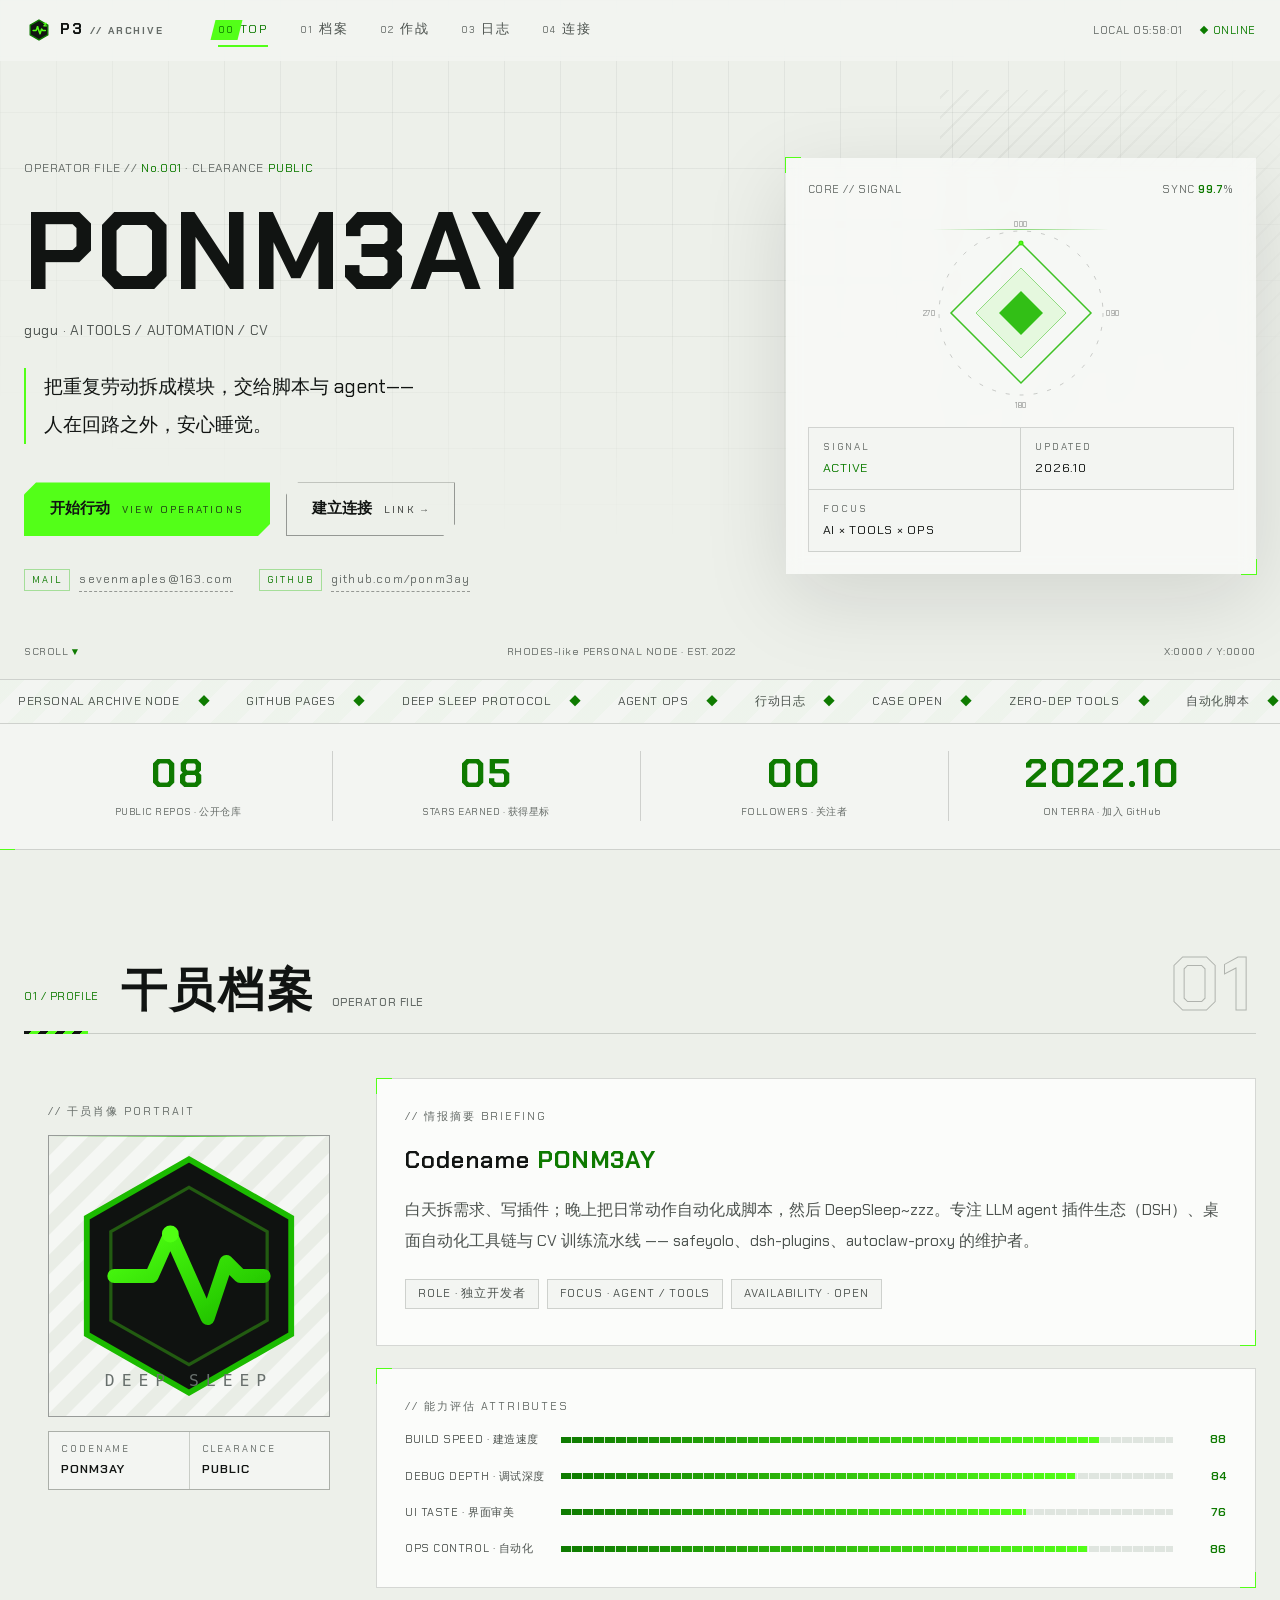
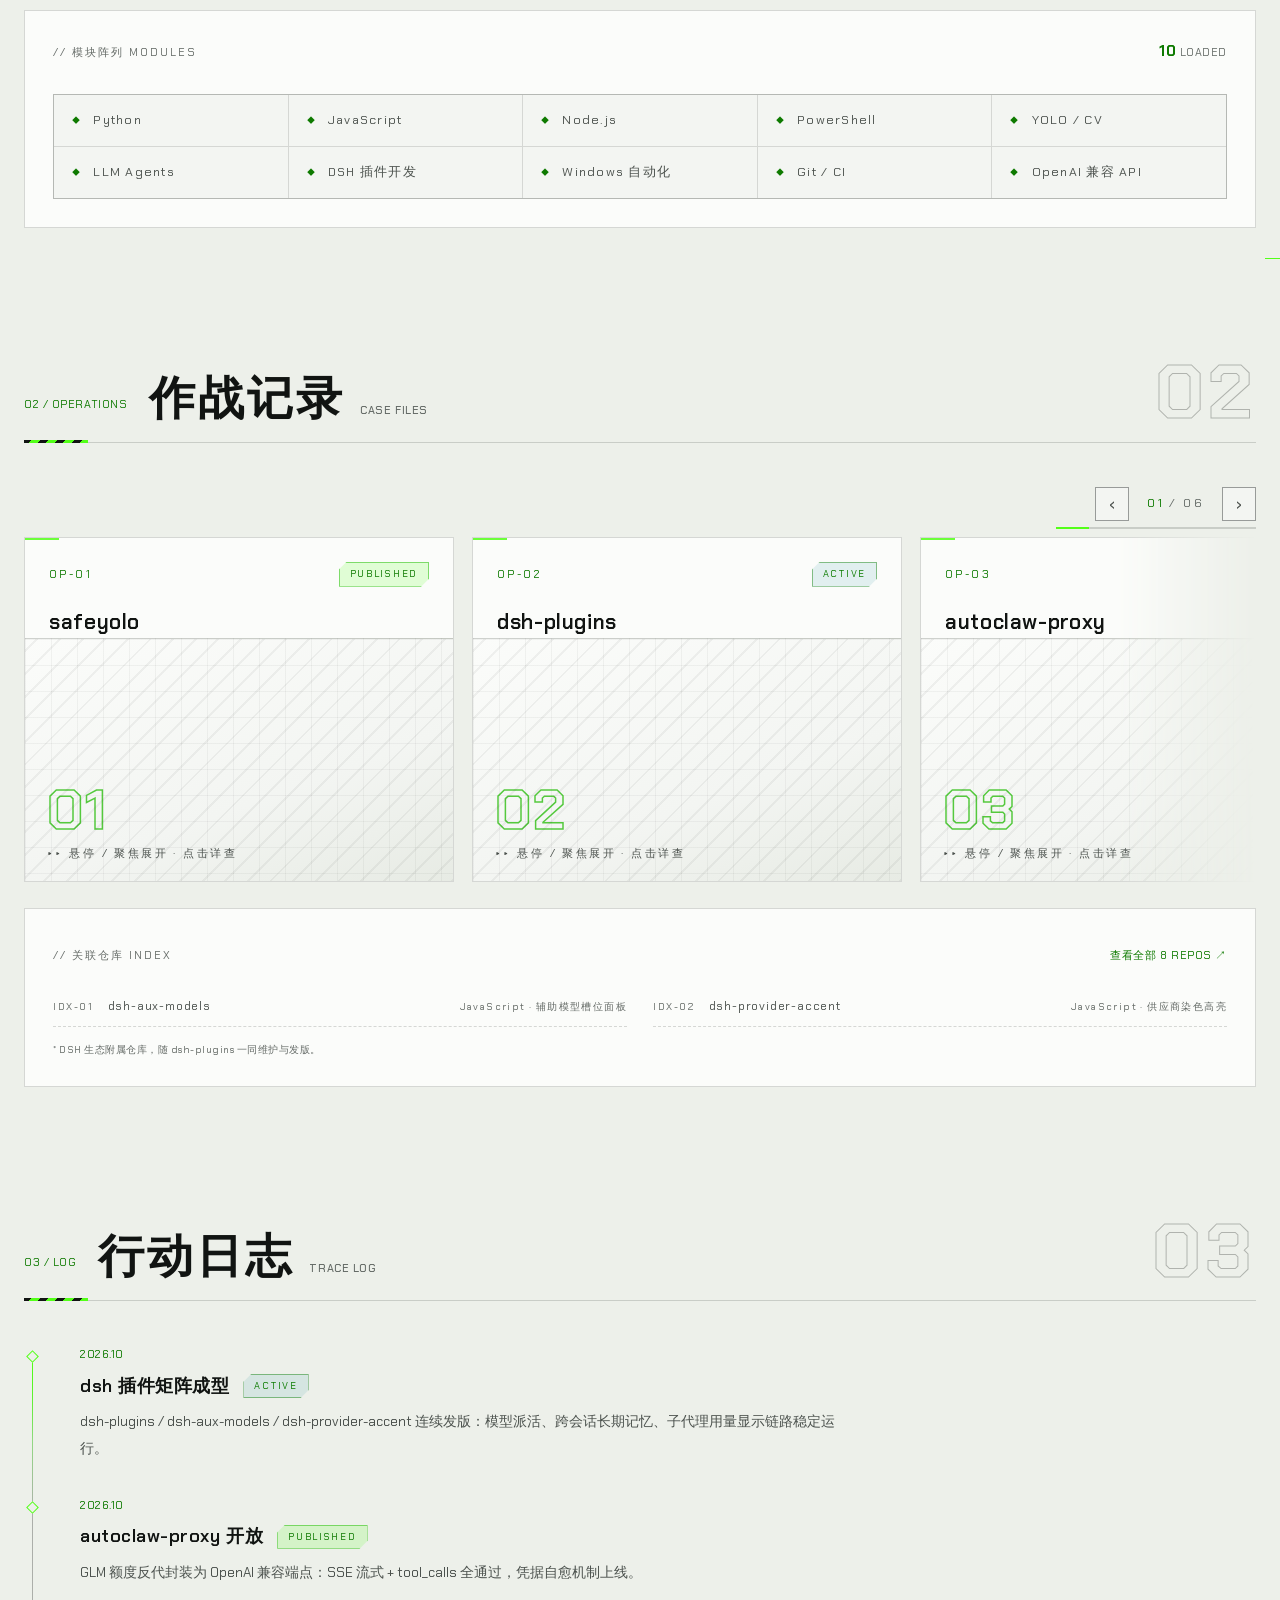
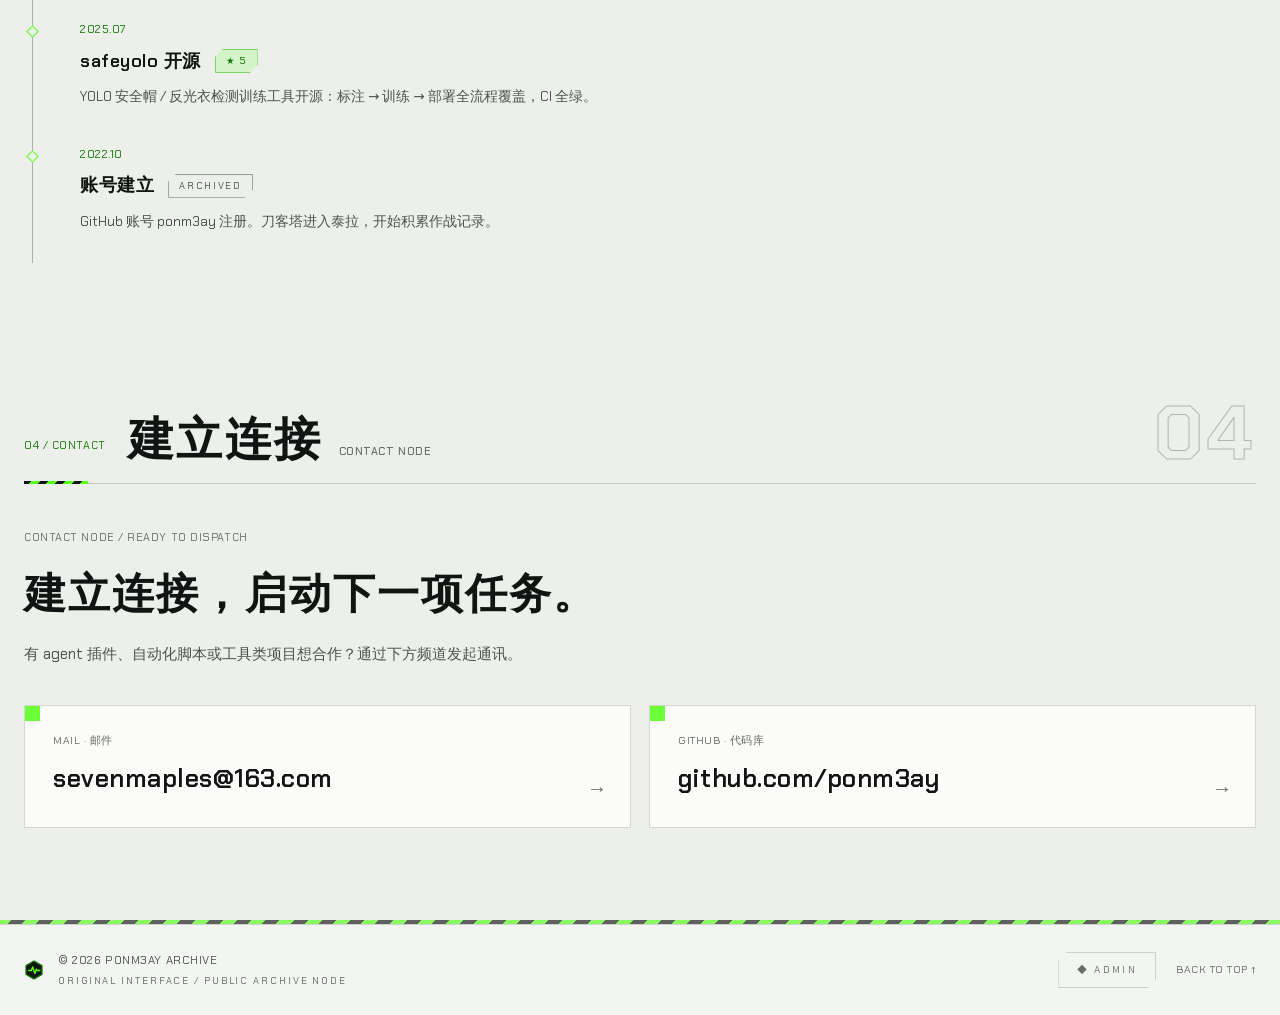
==== commit 2daa7649: "第七期R55: 菱形矩阵分层动效(数据粒子巡航/心跳/自动波纹/hover加速) - 核心SVG重构: 外环反转46s/外菱正转22s/中菱反转13s/内芯心跳2.4s 四层转速差 - 3颗数据粒子沿" ====
--- a/index.html
+++ b/index.html
@@ -24,6 +24,10 @@
 </style>
 <link rel="stylesheet" href="assets/css/main.min.css" media="print" onload="this.media='all'">
 <noscript><link rel="stylesheet" href="assets/css/main.min.css"></noscript>
+<style id="p3-critical">:root{--bg0:#edf0ea;--bg1:#f3f5f2;--bg2:#fbfcfa;--bg3:#e7ebe4;--panel:#fbfcfa;--line:#11141229;--line-strong:#11141266;--text:#111412;--dim:#4c524e;--faint:#656b67;--ak:#53ff18;--ak-deep:#0e7a00;--ak-soft:#53ff1829;--cyan:#0c7c00;--cyan-soft:#007c8f1a;--red:#b34700;--red-soft:#ff6a001f;--ok:#0c7c00;--f-disp:"Chakra Petch","Microsoft YaHei","PingFang SC","Noto Sans SC",system-ui,sans-serif;--f-body:"Chakra Petch","Microsoft YaHei","PingFang SC","Noto Sans SC",system-ui,sans-serif;--f-mono:"Consolas","Chakra Petch","Microsoft YaHei","Courier New",monospace;--ease-out:cubic-bezier(.16,1,.3,1);--clip-btn:polygon(12px 0,100% 0,100% calc(100% - 12px),calc(100% - 12px)100%,0 100%,0 12px);--clip-btn-sm:polygon(8px 0,100% 0,100% calc(100% - 8px),calc(100% - 8px)100%,0 100%,0 8px)}*,*:before,*:after{box-sizing:border-box}html,html:focus-within{scroll-behavior:smooth}body{background:var(--bg0);color:var(--text);font-family:var(--f-body);-webkit-font-smoothing:antialiased;overflow-x:hidden;margin:0;font-size:16px;line-height:1.7}::selection{background:var(--ak);color:#111412}img{display:block;max-width:100%}a{color:inherit;text-decoration:none}button{cursor:pointer;font-family:inherit}h1,h2,h3,h4,p,dl,dd,ul{margin:0;padding:0}ul{list-style:none}:focus-visible{outline:2px solid var(--ak);outline-offset:3px}::-webkit-scrollbar{width:10px;height:8px}::-webkit-scrollbar-track{background:var(--bg0)}::-webkit-scrollbar-thumb{border:2px solid var(--bg0);background:#c2c8bf}::-webkit-scrollbar-thumb:hover{background:var(--ak-deep)}.mono{font-family:var(--f-mono);letter-spacing:.05em}.container{width:min(1240px,100% - 48px);margin-inline-start:auto;margin-inline-end:auto}@media (max-width:640px){.container{width:calc(100% - 36px)}}.noscript-note{background:var(--red-soft);border-bottom:1px solid var(--red);font-family:var(--f-mono);padding:12px 20px;font-size:13px}#boot{position:fixed;z-index:200;background:var(--bg0);display:flex;animation:.5s 5s forwards bootAutoHide;justify-content:center;align-items: center;inset:0}@keyframes bootAutoHide{to{opacity:0;visibility:hidden}}#boot.is-done{opacity:0;visibility:hidden;transition:opacity .45s,visibility .45s}.boot-inner{width:min(560px,86vw)}.boot-lines{color:var(--dim);min-height:150px;font-size:12.5px;line-height:2}.boot-lines .bl{opacity:0;animation:.12s forwards blIn}.boot-lines .bl b{color:var(--ak-deep);font-weight:600}.boot-lines .bl .ok{color:var(--ok)}@keyframes blIn{to{opacity:1}}.boot-bar{overflow:hidden;background:#dfe5df;height:3px;margin:18px 0 10px}.boot-bar i{display:block;background:linear-gradient(90deg,var(--ak-deep),var(--ak));width:0;height:100%;transition:width .18s}.boot-status{display:flex;color:var(--faint);letter-spacing:.15em;justify-content:space-between;font-size:11px}.boot-skip{border:1px solid var(--line-strong);color:var(--dim);letter-spacing:.2em;clip-path:var(--clip-btn-sm);background:0 0;margin-top:26px;padding:11px 20px;transition:all .2s;font-size:11px}.boot-skip:hover{border-color:var(--ak-deep);color:var(--ak-deep)}.scroll-progress{position:fixed;z-index:120;background:0 0;height:2px;top:0;left:0;right:0}.scroll-progress i{display:block;background:var(--ak);width:0;height:100%;box-shadow:0 0 8px #1fb90080}.btn{display:inline-flex;font-family:var(--f-disp);clip-path:var(--clip-btn);transition:transform .2s var(--ease-out),background .2s,color .2s,box-shadow .2s;position:relative;border:none;align-items: center;gap:12px;padding:14px 26px;font-size:15px;font-weight:600}.btn .btn-en{letter-spacing:.22em;opacity:.72;font-size:10px;font-weight:500}.btn-solid{background:var(--ak);color:#111412}.btn-solid:hover{transform:translateY(-2px);box-shadow:0 6px 22px #1fb9004d}.btn-solid:active{transform:translateY(0)}.btn-ghost{color:var(--text);box-shadow:inset 0 0 0 1px var(--line-strong);background:0 0}.btn-ghost:hover{color:var(--ak-deep);box-shadow:inset 0 0 0 1px var(--ak);transform:translateY(-2px)}.btn-danger{color:var(--red)}.btn-danger:hover{box-shadow:inset 0 0 0 1px var(--red);color:var(--red);transform:none}.panel{background:var(--panel);border:1px solid var(--line);position:relative;padding:28px}.bio-panel,.attrs-panel,.ops-index-panel,.modules-panel{transition:background-position .95s var(--ease-out),border-color .25s;background-image:linear-gradient(115deg,#0000 42%,#53ff1812 50%,#0000 58%);background-position:130% 0;background-repeat:no-repeat;background-size:230% 100%}.bio-panel:hover,.attrs-panel:hover,.ops-index-panel:hover,.modules-panel:hover{background-position:-70% 0;border-color:#1fb90073}.panel-corners:before,.panel-corners:after{content:"";position:absolute;border:1.5px solid var(--ak);pointer-events:none;width:16px;height:16px;transition:all .3s}.panel-corners:before{border-bottom:none;border-right:none;top:-1px;left:-1px}.panel-corners:after{border-top:none;border-left:none;bottom:-1px;right:-1px}.panel-corners:hover:before,.panel-corners:hover:after{width:24px;height:24px}.panel-tag{color:var(--faint);letter-spacing:.18em;margin-bottom:14px;font-size:11px}.panel-tag .attrs-note{display:inline-block;margin-left:10px}.chip{display:inline-block;color:var(--dim);border:1px solid var(--line);background:var(--bg1);letter-spacing:.08em;margin:0 8px 8px 0;padding:4px 12px;font-size:11.5px}.reveal{opacity:0;transition:opacity .8s var(--ease-out),transform .8s var(--ease-out);transform:translateY(26px)}.reveal.in{opacity:1;transform:none}body:not(.p3-admin) .is-todo,body:not(.p3-admin) .admin-only{display:none!important}.nav{position:fixed;z-index:110;backdrop-filter:blur(12px);background:#f3f5f2db;border-bottom:1px solid #0000;transition:border-color .3s;top:0;left:0;right:0}.nav.is-scrolled{border-bottom-color:var(--line)}.nav-inner{display:flex;align-items: center;gap:28px;height:60px}.nav-logo{display:flex;color:var(--text);align-self:stretch;align-items: center;gap:10px;padding:0 4px}.nav-logo-mark{color:var(--ak-deep);width:22px;height:22px}.nav-logo-text{letter-spacing:.12em;font-size:15px;font-weight:700}.nav-logo-sub{color:var(--faint);letter-spacing:.18em;margin-left:6px;font-size:10px}.nav-links{display:flex;gap:4px;margin-left:8px}.nav-link{position:relative;display:flex;color:var(--dim);letter-spacing:.1em;align-items:baseline;gap:6px;padding:8px 14px;transition:color .2s;font-size:12.5px}.nav-link i{color:var(--faint);position:relative;z-index:1;transition:color .2s;font-size:9.5px;font-style:normal}.nav-link i:before{content:"";position:absolute;background:var(--ak);z-index:-1;opacity:0;transition:transform .32s var(--ease-out),opacity .28s ease;inset:-2px -5px;transform:translate(-9px)skew(-14deg)}.nav-link:hover i:before,.nav-link.is-active i:before{opacity:1;transform:translate(0)skew(-14deg)}.nav-link:hover i,.nav-link.is-active i{color:#111412}.nav-link:hover{color:var(--text)}.nav-link.is-active,.nav-link.is-active i{color:var(--ak-deep)}.nav-link:after{content:"";position:absolute;background:var(--ak);transform-origin:left;transition:transform .28s var(--ease-out);height:1.5px;bottom:2px;left:14px;right:14px;transform:scaleX(0)}.nav-link.is-active:after{transform:scaleX(1)}
+</style>
+
+
 
 <style id="p3-critical">:root{--bg0:#edf0ea;--bg1:#f3f5f2;--bg2:#fbfcfa;--bg3:#e7ebe4;--panel:#fbfcfa;--line:#11141229;--line-strong:#11141266;--text:#111412;--dim:#4c524e;--faint:#656b67;--ak:#53ff18;--ak-deep:#0e7a00;--ak-soft:#53ff1829;--cyan:#0c7c00;--cyan-soft:#007c8f1a;--red:#b34700;--red-soft:#ff6a001f;--ok:#0c7c00;--f-disp:"Chakra Petch","Microsoft YaHei","PingFang SC","Noto Sans SC",system-ui,sans-serif;--f-body:"Chakra Petch","Microsoft YaHei","PingFang SC","Noto Sans SC",system-ui,sans-serif;--f-mono:"Consolas","Chakra Petch","Microsoft YaHei","Courier New",monospace;--ease-out:cubic-bezier(.16,1,.3,1);--clip-btn:polygon(12px 0,100% 0,100% calc(100% - 12px),calc(100% - 12px)100%,0 100%,0 12px);--clip-btn-sm:polygon(8px 0,100% 0,100% calc(100% - 8px),calc(100% - 8px)100%,0 100%,0 8px)}*,*:before,*:after{box-sizing:border-box}html,html:focus-within{scroll-behavior:smooth}body{background:var(--bg0);color:var(--text);font-family:var(--f-body);-webkit-font-smoothing:antialiased;overflow-x:hidden;margin:0;font-size:16px;line-height:1.7}::selection{background:var(--ak);color:#111412}img{display:block;max-width:100%}a{color:inherit;text-decoration:none}button{cursor:pointer;font-family:inherit}h1,h2,h3,h4,p,dl,dd,ul{margin:0;padding:0}ul{list-style:none}:focus-visible{outline:2px solid var(--ak);outline-offset:3px}::-webkit-scrollbar{width:10px;height:8px}::-webkit-scrollbar-track{background:var(--bg0)}::-webkit-scrollbar-thumb{border:2px solid var(--bg0);background:#c2c8bf}::-webkit-scrollbar-thumb:hover{background:var(--ak-deep)}.mono{font-family:var(--f-mono);letter-spacing:.05em}.container{width:min(1240px,100% - 48px);margin-inline-start:auto;margin-inline-end:auto}@media (max-width:640px){.container{width:calc(100% - 36px)}}.noscript-note{background:var(--red-soft);border-bottom:1px solid var(--red);font-family:var(--f-mono);padding:12px 20px;font-size:13px}#boot{position:fixed;z-index:200;background:var(--bg0);display:flex;animation:.5s 5s forwards bootAutoHide;justify-content:center;align-items: center;inset:0}@keyframes bootAutoHide{to{opacity:0;visibility:hidden}}#boot.is-done{opacity:0;visibility:hidden;transition:opacity .45s,visibility .45s}.boot-inner{width:min(560px,86vw)}.boot-lines{color:var(--dim);min-height:150px;font-size:12.5px;line-height:2}.boot-lines .bl{opacity:0;animation:.12s forwards blIn}.boot-lines .bl b{color:var(--ak-deep);font-weight:600}.boot-lines .bl .ok{color:var(--ok)}@keyframes blIn{to{opacity:1}}.boot-bar{overflow:hidden;background:#dfe5df;height:3px;margin:18px 0 10px}.boot-bar i{display:block;background:linear-gradient(90deg,var(--ak-deep),var(--ak));width:0;height:100%;transition:width .18s}.boot-status{display:flex;color:var(--faint);letter-spacing:.15em;justify-content:space-between;font-size:11px}.boot-skip{border:1px solid var(--line-strong);color:var(--dim);letter-spacing:.2em;clip-path:var(--clip-btn-sm);background:0 0;margin-top:26px;padding:11px 20px;transition:all .2s;font-size:11px}.boot-skip:hover{border-color:var(--ak-deep);color:var(--ak-deep)}.scroll-progress{position:fixed;z-index:120;background:0 0;height:2px;top:0;left:0;right:0}.scroll-progress i{display:block;background:var(--ak);width:0;height:100%;box-shadow:0 0 8px #1fb90080}.btn{display:inline-flex;font-family:var(--f-disp);clip-path:var(--clip-btn);transition:transform .2s var(--ease-out),background .2s,color .2s,box-shadow .2s;position:relative;border:none;align-items: center;gap:12px;padding:14px 26px;font-size:15px;font-weight:600}.btn .btn-en{letter-spacing:.22em;opacity:.72;font-size:10px;font-weight:500}.btn-solid{background:var(--ak);color:#111412}.btn-solid:hover{transform:translateY(-2px);box-shadow:0 6px 22px #1fb9004d}.btn-solid:active{transform:translateY(0)}.btn-ghost{color:var(--text);box-shadow:inset 0 0 0 1px var(--line-strong);background:0 0}.btn-ghost:hover{color:var(--ak-deep);box-shadow:inset 0 0 0 1px var(--ak);transform:translateY(-2px)}.btn-danger{color:var(--red)}.btn-danger:hover{box-shadow:inset 0 0 0 1px var(--red);color:var(--red);transform:none}.panel{background:var(--panel);border:1px solid var(--line);position:relative;padding:28px}.bio-panel,.attrs-panel,.ops-index-panel,.modules-panel{transition:background-position .95s var(--ease-out),border-color .25s;background-image:linear-gradient(115deg,#0000 42%,#53ff1812 50%,#0000 58%);background-position:130% 0;background-repeat:no-repeat;background-size:230% 100%}.bio-panel:hover,.attrs-panel:hover,.ops-index-panel:hover,.modules-panel:hover{background-position:-70% 0;border-color:#1fb90073}.panel-corners:before,.panel-corners:after{content:"";position:absolute;border:1.5px solid var(--ak);pointer-events:none;width:16px;height:16px;transition:all .3s}.panel-corners:before{border-bottom:none;border-right:none;top:-1px;left:-1px}.panel-corners:after{border-top:none;border-left:none;bottom:-1px;right:-1px}.panel-corners:hover:before,.panel-corners:hover:after{width:24px;height:24px}.panel-tag{color:var(--faint);letter-spacing:.18em;margin-bottom:14px;font-size:11px}.panel-tag .attrs-note{display:inline-block;margin-left:10px}.chip{display:inline-block;color:var(--dim);border:1px solid var(--line);background:var(--bg1);letter-spacing:.08em;margin:0 8px 8px 0;padding:4px 12px;font-size:11.5px}.reveal{opacity:0;transition:opacity .8s var(--ease-out),transform .8s var(--ease-out);transform:translateY(26px)}.reveal.in{opacity:1;transform:none}body:not(.p3-admin) .is-todo,body:not(.p3-admin) .admin-only{display:none!important}.nav{position:fixed;z-index:110;backdrop-filter:blur(12px);background:#f3f5f2db;border-bottom:1px solid #0000;transition:border-color .3s;top:0;left:0;right:0}.nav.is-scrolled{border-bottom-color:var(--line)}.nav-inner{display:flex;align-items: center;gap:28px;height:60px}.nav-logo{display:flex;color:var(--text);align-self:stretch;align-items: center;gap:10px;padding:0 4px}.nav-logo-mark{color:var(--ak-deep);width:22px;height:22px}.nav-logo-text{letter-spacing:.12em;font-size:15px;font-weight:700}.nav-logo-sub{color:var(--faint);letter-spacing:.18em;margin-left:6px;font-size:10px}.nav-links{display:flex;gap:4px;margin-left:8px}.nav-link{position:relative;display:flex;color:var(--dim);letter-spacing:.1em;align-items:baseline;gap:6px;padding:8px 14px;transition:color .2s;font-size:12.5px}.nav-link i{color:var(--faint);position:relative;z-index:1;transition:color .2s;font-size:9.5px;font-style:normal}.nav-link i:before{content:"";position:absolute;background:var(--ak);z-index:-1;opacity:0;transition:transform .32s var(--ease-out),opacity .28s ease;inset:-2px -5px;transform:translate(-9px)skew(-14deg)}.nav-link:hover i:before,.nav-link.is-active i:before{opacity:1;transform:translate(0)skew(-14deg)}.nav-link:hover i,.nav-link.is-active i{color:#111412}.nav-link:hover{color:var(--text)}.nav-link.is-active,.nav-link.is-active i{color:var(--ak-deep)}.nav-link:after{content:"";position:absolute;background:var(--ak);transform-origin:left;transition:transform .28s var(--ease-out);height:1.5px;bottom:2px;left:14px;right:14px;transform:scaleX(0)}.nav-link.is-active:after{transform:scaleX(1)}
 </style>
@@ -102,14 +106,22 @@
           <div class="status-head mono"><span>CORE // SIGNAL</span><span class="sync mono">SYNC <b id="syncVal">99.7</b>%</span></div>
           <div class="core-visual" aria-hidden="true">
             <svg viewBox="0 0 200 200">
+              <!-- 外虚线环（反向慢转） -->
+              <circle class="core-ring" cx="100" cy="100" r="82" fill="none" stroke="rgba(17,20,18,.20)" stroke-width="1" stroke-dasharray="4 10"/>
+              <!-- 外菱形（正转） -->
               <g class="core-spin">
                 <path d="M100 30 170 100 100 170 30 100Z" fill="none" stroke="rgba(31,185,0,.85)" stroke-width="1.5"/>
+              </g>
+              <!-- 中菱形（反转） -->
+              <g class="core-mid">
                 <path d="M100 55 145 100 100 145 55 100Z" fill="rgba(83,255,24,.10)" stroke="rgba(31,185,0,.45)" stroke-width="1"/>
               </g>
-              <g class="core-spin-rev">
-                <circle cx="100" cy="100" r="82" fill="none" stroke="rgba(17,20,18,.20)" stroke-width="1" stroke-dasharray="4 10"/>
-                <path d="M100 78 122 100 100 122 78 100Z" fill="rgba(31,185,0,.9)"/>
-              </g>
+              <!-- 数据粒子：沿外菱形边巡航 -->
+              <circle class="orb orb1" r="2.6" fill="#53ff18"/>
+              <circle class="orb orb2" r="2" fill="#1fb900"/>
+              <circle class="orb orb3" r="1.7" fill="#53ff18"/>
+              <!-- 中心实心（心跳） -->
+              <path class="core-heart" d="M100 78 122 100 100 122 78 100Z" fill="rgba(31,185,0,.9)"/>
               <g class="mono core-label" fill="rgba(17,20,18,.5)" font-size="7" font-family="monospace">
                 <text x="100" y="14" text-anchor="middle">000</text>
                 <text x="192" y="103" text-anchor="middle">090</text>
@@ -377,5 +389,7 @@
 
 
 
+
+
 </body>
 </html>
--- a/assets/css/main.min.css
+++ b/assets/css/main.min.css
@@ -1 +1 @@
-:root{--bg0:#edf0ea;--bg1:#f3f5f2;--bg2:#fbfcfa;--bg3:#e7ebe4;--panel:#fbfcfa;--line:#11141229;--line-strong:#11141266;--text:#111412;--dim:#4c524e;--faint:#656b67;--ak:#53ff18;--ak-deep:#0e7a00;--ak-soft:#53ff1829;--cyan:#0c7c00;--cyan-soft:#007c8f1a;--red:#b34700;--red-soft:#ff6a001f;--ok:#0c7c00;--f-disp:"Chakra Petch","Microsoft YaHei","PingFang SC","Noto Sans SC",system-ui,sans-serif;--f-body:"Chakra Petch","Microsoft YaHei","PingFang SC","Noto Sans SC",system-ui,sans-serif;--f-mono:"Consolas","Chakra Petch","Microsoft YaHei","Courier New",monospace;--ease-out:cubic-bezier(.16,1,.3,1);--clip-btn:polygon(12px 0,100% 0,100% calc(100% - 12px),calc(100% - 12px)100%,0 100%,0 12px);--clip-btn-sm:polygon(8px 0,100% 0,100% calc(100% - 8px),calc(100% - 8px)100%,0 100%,0 8px)}*,*:before,*:after{box-sizing:border-box}html,html:focus-within{scroll-behavior:smooth}body{background:var(--bg0);color:var(--text);font-family:var(--f-body);-webkit-font-smoothing:antialiased;overflow-x:hidden;margin:0;font-size:16px;line-height:1.7}::selection{background:var(--ak);color:#111412}img{display:block;max-width:100%}a{color:inherit;text-decoration:none}button{cursor:pointer;font-family:inherit}h1,h2,h3,h4,p,dl,dd,ul{margin:0;padding:0}ul{list-style:none}:focus-visible{outline:2px solid var(--ak);outline-offset:3px}::-webkit-scrollbar{width:10px;height:8px}::-webkit-scrollbar-track{background:var(--bg0)}::-webkit-scrollbar-thumb{border:2px solid var(--bg0);background:#c2c8bf}::-webkit-scrollbar-thumb:hover{background:var(--ak-deep)}.mono{font-family:var(--f-mono);letter-spacing:.05em}.container{width:min(1240px,100% - 48px);margin-inline-start:auto;margin-inline-end:auto}@media (max-width:640px){.container{width:calc(100% - 36px)}}.noscript-note{background:var(--red-soft);border-bottom:1px solid var(--red);font-family:var(--f-mono);padding:12px 20px;font-size:13px}#boot{position:fixed;z-index:200;background:var(--bg0);display:flex;animation:.5s 5s forwards bootAutoHide;justify-content:center;align-items: center;inset:0}@keyframes bootAutoHide{to{opacity:0;visibility:hidden}}#boot.is-done{opacity:0;visibility:hidden;transition:opacity .45s,visibility .45s}.boot-inner{width:min(560px,86vw)}.boot-lines{color:var(--dim);min-height:150px;font-size:12.5px;line-height:2}.boot-lines .bl{opacity:0;animation:.12s forwards blIn}.boot-lines .bl b{color:var(--ak-deep);font-weight:600}.boot-lines .bl .ok{color:var(--ok)}@keyframes blIn{to{opacity:1}}.boot-bar{overflow:hidden;background:#dfe5df;height:3px;margin:18px 0 10px}.boot-bar i{display:block;background:linear-gradient(90deg,var(--ak-deep),var(--ak));width:0;height:100%;transition:width .18s}.boot-status{display:flex;color:var(--faint);letter-spacing:.15em;justify-content:space-between;font-size:11px}.boot-skip{border:1px solid var(--line-strong);color:var(--dim);letter-spacing:.2em;clip-path:var(--clip-btn-sm);background:0 0;margin-top:26px;padding:11px 20px;transition:all .2s;font-size:11px}.boot-skip:hover{border-color:var(--ak-deep);color:var(--ak-deep)}.scroll-progress{position:fixed;z-index:120;background:0 0;height:2px;top:0;left:0;right:0}.scroll-progress i{display:block;background:var(--ak);width:0;height:100%;box-shadow:0 0 8px #1fb90080}.btn{display:inline-flex;font-family:var(--f-disp);clip-path:var(--clip-btn);transition:transform .2s var(--ease-out),background .2s,color .2s,box-shadow .2s;position:relative;border:none;align-items: center;gap:12px;padding:14px 26px;font-size:15px;font-weight:600}.btn .btn-en{letter-spacing:.22em;opacity:.72;font-size:10px;font-weight:500}.btn-solid{background:var(--ak);color:#111412}.btn-solid:hover{transform:translateY(-2px);box-shadow:0 6px 22px #1fb9004d}.btn-solid:active{transform:translateY(0)}.btn-ghost{color:var(--text);box-shadow:inset 0 0 0 1px var(--line-strong);background:0 0}.btn-ghost:hover{color:var(--ak-deep);box-shadow:inset 0 0 0 1px var(--ak);transform:translateY(-2px)}.btn-danger{color:var(--red)}.btn-danger:hover{box-shadow:inset 0 0 0 1px var(--red);color:var(--red);transform:none}.panel{background:var(--panel);border:1px solid var(--line);position:relative;padding:28px}.bio-panel,.attrs-panel,.ops-index-panel,.modules-panel{transition:background-position .95s var(--ease-out),border-color .25s;background-image:linear-gradient(115deg,#0000 42%,#53ff1812 50%,#0000 58%);background-position:130% 0;background-repeat:no-repeat;background-size:230% 100%}.bio-panel:hover,.attrs-panel:hover,.ops-index-panel:hover,.modules-panel:hover{background-position:-70% 0;border-color:#1fb90073}.panel-corners:before,.panel-corners:after{content:"";position:absolute;border:1.5px solid var(--ak);pointer-events:none;width:16px;height:16px;transition:all .3s}.panel-corners:before{border-bottom:none;border-right:none;top:-1px;left:-1px}.panel-corners:after{border-top:none;border-left:none;bottom:-1px;right:-1px}.panel-corners:hover:before,.panel-corners:hover:after{width:24px;height:24px}.panel-tag{color:var(--faint);letter-spacing:.18em;margin-bottom:14px;font-size:11px}.panel-tag .attrs-note{display:inline-block;margin-left:10px}.chip{display:inline-block;color:var(--dim);border:1px solid var(--line);background:var(--bg1);letter-spacing:.08em;margin:0 8px 8px 0;padding:4px 12px;font-size:11.5px}.reveal{opacity:0;transition:opacity .8s var(--ease-out),transform .8s var(--ease-out);transform:translateY(26px)}.reveal.in{opacity:1;transform:none}body:not(.p3-admin) .is-todo,body:not(.p3-admin) .admin-only{display:none!important}.nav{position:fixed;z-index:110;backdrop-filter:blur(12px);background:#f3f5f2db;border-bottom:1px solid #0000;transition:border-color .3s;top:0;left:0;right:0}.nav.is-scrolled{border-bottom-color:var(--line)}.nav-inner{display:flex;align-items: center;gap:28px;height:60px}.nav-logo{display:flex;color:var(--text);align-self:stretch;align-items: center;gap:10px;padding:0 4px}.nav-logo-mark{color:var(--ak-deep);width:22px;height:22px}.nav-logo-text{letter-spacing:.12em;font-size:15px;font-weight:700}.nav-logo-sub{color:var(--faint);letter-spacing:.18em;margin-left:6px;font-size:10px}.nav-links{display:flex;gap:4px;margin-left:8px}.nav-link{position:relative;display:flex;color:var(--dim);letter-spacing:.1em;align-items:baseline;gap:6px;padding:8px 14px;transition:color .2s;font-size:12.5px}.nav-link i{color:var(--faint);position:relative;z-index:1;transition:color .2s;font-size:9.5px;font-style:normal}.nav-link i:before{content:"";position:absolute;background:var(--ak);z-index:-1;opacity:0;transition:transform .32s var(--ease-out),opacity .28s ease;inset:-2px -5px;transform:translate(-9px)skew(-14deg)}.nav-link:hover i:before,.nav-link.is-active i:before{opacity:1;transform:translate(0)skew(-14deg)}.nav-link:hover i,.nav-link.is-active i{color:#111412}.nav-link:hover{color:var(--text)}.nav-link.is-active,.nav-link.is-active i{color:var(--ak-deep)}.nav-link:after{content:"";position:absolute;background:var(--ak);transform-origin:left;transition:transform .28s var(--ease-out);height:1.5px;bottom:2px;left:14px;right:14px;transform:scaleX(0)}.nav-link.is-active:after{transform:scaleX(1)}.nav-right{display:flex;color:var(--faint);letter-spacing:.14em;align-items: center;gap:18px;margin-left:auto;font-size:11px}.nav-clock{text-align:right;min-width:104px}.nav-online{display:flex;color:var(--ok);align-items: center;gap:6px}.dot{background:var(--ok);animation:2s infinite dotPulse;border-radius:0;width:6px;height:6px;transform:rotate(45deg)}@keyframes dotPulse{0%,to{opacity:1}50%{opacity:.35}}.nav-burger{display:none;border:1px solid var(--line-strong);background:0 0;flex-direction:column;justify-content:center;align-items: center;gap:4px;width:42px;height:38px}.nav-burger span{display:block;background:var(--text);width:16px;height:1.5px;transition:all .25s}.nav-burger[aria-expanded=true] span:first-child{transform:translateY(5.5px)rotate(45deg)}.nav-burger[aria-expanded=true] span:nth-child(2){opacity:0}.nav-burger[aria-expanded=true] span:nth-child(3){transform:translateY(-5.5px)rotate(-45deg)}@media (max-width:920px){.nav-clock{display:none}.nav-burger{display:flex}.nav-links{position:fixed;border-bottom:1px solid var(--line);opacity:0;visibility:hidden;pointer-events:none;transition:.28s var(--ease-out);background:#f3f5f2f7;flex-direction:column;gap:0;padding:8px 24px 16px;top:60px;left:0;right:0;transform:translateY(-8px)}.nav-links.is-open{opacity:1;visibility:visible;pointer-events:auto;transform:none}.nav-link{border-bottom:1px solid var(--line);padding:12px 4px;font-size:14px}.nav-link:after{display:none}}.hero{position:relative;overflow:hidden;padding:158px 0 0}.hero-bg{position:absolute;pointer-events:none;mask-image:radial-gradient(90% 80% at 50% 20%,#000 30%,#0000 75%);background-color:#0000;background-image:linear-gradient(#1114120d 1px,#0000 1px),linear-gradient(90deg,#1114120d 1px,#0000 1px);background-position:0 0,0 0;background-repeat:repeat,repeat;background-size:56px 56px;background-attachment:scroll,scroll;background-origin:padding-box,padding-box;background-clip:border-box,border-box;inset:0}.hero-bg:after{content:"";position:absolute;background:repeating-linear-gradient(-45deg,#1114120a 0 2px,#0000 2px 14px);width:480px;height:480px;top:90px;right:-140px;transform:rotate(0)}.hero-grid{display:grid;grid-template-columns:minmax(0,1.5fr)minmax(320px,1fr);position:relative;align-items: start;gap:56px}.hero-file{color:var(--faint);letter-spacing:.24em;margin-bottom:18px;font-size:12px}.hero-file span{color:var(--ak-deep)}.hero-name{font-family:var(--f-disp);letter-spacing:.01em;color:var(--text);margin:0 0 10px;font-size:clamp(52px,8.6vw,118px);font-weight:700;line-height:1.02}.hero-sub{color:var(--dim);letter-spacing:.2em;margin-bottom:26px;font-size:14px}.hero-mission{color:var(--text);opacity:.9;border-left:2px solid var(--ak);max-width:34em;margin-bottom:38px;padding-left:18px;font-size:clamp(16px,1.6vw,19px);line-height:2}.hero-cta{display:flex;flex-wrap:wrap;gap:16px}.hero-quick{display:flex;flex-wrap:wrap;gap:26px;margin-top:26px}.hq-link{display:flex;color:var(--faint);letter-spacing:.1em;align-items:baseline;gap:9px;padding:7px 0;transition:color .2s;font-size:12px}.hq-link i{color:var(--ak-deep);letter-spacing:.22em;border:1px solid #1fb90059;padding:2px 7px;font-size:9.5px;font-style:normal}.hq-link span{border-bottom:1px dashed var(--line-strong);padding-bottom:2px}.hq-link:hover{color:var(--text)}.hq-link:hover span{border-bottom-color:var(--ak-deep)}.glitch{position:relative;display:inline-block}.glitch:before,.glitch:after{content:attr(data-text);position:absolute;opacity:0;pointer-events:none;white-space:nowrap;inset:0}.glitch.glitch-on:before{opacity:.85;color:var(--cyan);animation:.38s steps(3,end) both glA}.glitch.glitch-on:after{opacity:.85;color:var(--red);animation:.42s steps(3,end) both glB}@keyframes glA{0%{clip-path:inset(12% 0 62% 0);transform:translate(-5px,-2px)}50%{clip-path:inset(58% 0 8% 0);transform:translate(3px,1px)}to{clip-path:inset(30% 0 40% 0);transform:translate(-2px);opacity:0}}@keyframes glB{0%{clip-path:inset(66% 0 6% 0);transform:translate(4px,2px)}50%{clip-path:inset(10% 0 70% 0);transform:translate(-3px,-1px)}to{clip-path:inset(45% 0 30% 0);transform:translate(2px);opacity:0}}.hero-aside{display:flex;flex-direction:column;gap:18px}.status-card{backdrop-filter:blur(8px);background:#ffffff8a;padding:22px;box-shadow:0 24px 80px #1114121f}.status-head{display:flex;color:var(--faint);letter-spacing:.16em;justify-content:space-between;margin-bottom:14px;font-size:11px}.status-head .sync b{color:var(--ak-deep);font-weight:600}.core-visual{position:relative;cursor:pointer;width:200px;margin:0 auto 14px}.core-visual:after{content:"";position:absolute;border:1.5px solid var(--ak);opacity:0;pointer-events:none;inset:0;transform:scale(.85)}.core-visual.core-pulse:after{animation:.7s ease-out 2 corePulse}@keyframes corePulse{0%{opacity:.9;transform:scale(.82)}to{opacity:0;transform:scale(1.4)}}.core-visual svg{display:block;width:100%;height:auto}.core-spin{transform-origin:100px 100px;animation:22s linear infinite spin}.core-spin-rev{transform-origin:100px 100px;animation:30s linear infinite spinRev}@keyframes spin{to{transform:rotate(360deg)}}@keyframes spinRev{to{transform:rotate(-360deg)}}.core-scan{position:absolute;animation:3.4s ease-in-out infinite coreScan;opacity:.8;background:linear-gradient(90deg,#0000,#1fb900a6,#0000);height:1.5px;top:8%;left:6%;right:6%}@keyframes coreScan{0%,to{top:8%}50%{top:90%}}.status-grid{display:grid;grid-template-columns:1fr 1fr;border:1px solid var(--line);border-width:1px 0 0 1px}.status-grid>div{background:var(--bg1);border-right:1px solid var(--line);border-bottom:1px solid var(--line);padding:10px 14px}.status-grid dt{color:var(--faint);letter-spacing:.2em;margin-bottom:3px;font-size:10px}.status-grid dd{color:var(--text);letter-spacing:.06em;white-space:nowrap;overflow:hidden;text-overflow:ellipsis;font-size:12.5px}.status-grid dd.ok{color:var(--ok)}@keyframes avatarScan{0%{top:0}to{top:100%}}.hero-foot{display:flex;color:var(--faint);letter-spacing:.2em;justify-content:space-between;align-items: center;padding:44px 0 18px;font-size:10.5px}.hero-foot b{color:var(--ak-deep);animation:1.6s ease-in-out infinite bob;display:inline-block}@keyframes bob{0%,to{transform:translateY(0)}50%{transform:translateY(4px)}}@media (max-width:720px){.hero-foot-mid{display:none}}@media (max-width:1024px){.hero{padding-top:128px}.hero-grid{grid-template-columns:1fr;gap:44px}.hero-aside{max-width:480px}}.ticker{border-block:1px solid var(--line);background:var(--bg1);overflow:hidden;position:relative;padding:11px 0}.ticker:before{content:"";position:absolute;pointer-events:none;background:repeating-linear-gradient(-45deg,#0000 0 18px,#1fb90006 18px 36px);inset:0}.ticker-track{display:flex;animation:36s linear infinite tick;color:var(--dim);letter-spacing:.22em;gap:0;width:max-content;font-size:12px}.ticker:hover .ticker-track{animation-play-state:paused}.ticker-track span{white-space:nowrap;padding:0 18px}.ticker-track em{color:var(--ak-deep);padding-right:18px;font-style:normal}@keyframes tick{to{transform:translate(-50%)}}.stats{border-bottom:1px solid var(--line);background:var(--bg1)}.stats-grid{display:grid;grid-template-columns:repeat(4,1fr)}.stat{text-align:center;position:relative;padding:26px 10px;transition:background .3s}.stat:hover{background:#53ff180f}.stat:hover .stat-num{text-shadow:0 0 18px #53ff1873;transform:translateY(-3px)}.stat-num{display:inline-block;transition:transform .3s var(--ease-out),text-shadow .3s}.stat+.stat:before{content:"";position:absolute;background:var(--line);width:1px;top:22%;bottom:22%;left:0}.stat-num{display:block;color:var(--ak-deep);letter-spacing:.04em;font-size:clamp(26px,3.2vw,40px);font-weight:700;line-height:1.15}.stat-label{color:var(--faint);letter-spacing:.18em;font-size:10px}@media (max-width:760px){.stats-grid{grid-template-columns:1fr 1fr}.stat:nth-child(3):before{display:none}}.sec{position:relative;padding:104px 0 30px}.sec-head{display:flex;position:relative;border-bottom:1px solid var(--line);align-items: flex-end;gap:22px;margin-bottom:44px;padding-bottom:18px}.sec-head .sec-index,.sec-head .sec-title,.sec-head .sec-en{opacity:0;transition:opacity .55s var(--ease-out),transform .55s var(--ease-out);transform:translate(-18px)}.sec-head .sec-num{clip-path:inset(0 100% 0 0);opacity:0;transition:clip-path .9s var(--ease-out).25s,opacity .3s ease .25s}.sec-head.in .sec-index{opacity:1;transition-delay:50ms;transform:none}.sec-head.in .sec-title{opacity:1;transition-delay:.16s;transform:none}.sec-head.in .sec-en{opacity:1;transition-delay:.3s;transform:none}.sec-head.in .sec-num{clip-path:inset(0 0 0 0);opacity:1}.sec-head.in:after{animation:hazardGrow .6s var(--ease-out).45s both}@keyframes hazardGrow{0%{width:0}to{width:64px}}.timeline .rail{position:absolute;background:linear-gradient(180deg,var(--ak)0,#1fb90040 90px,var(--line)160px,var(--line));transform-origin:top;transition:transform 1.3s var(--ease-out).15s;width:1px;top:6px;bottom:6px;left:8px;transform:scaleY(0)}.timeline.grown .rail{transform:scaleY(1)}.timeline .log-item{opacity:0;transition:opacity .6s var(--ease-out)calc(var(--i)*90ms + .2s),transform .6s var(--ease-out)calc(var(--i)*90ms + .2s);transform:translate(-16px)}.timeline.grown .log-item{opacity:1;transform:none}.reveal.in .op-veil{animation:veilClose 1s var(--ease-out)calc(var(--i)*.13s + .35s)both}@keyframes veilClose{0%{transform:translate(103%)}to{transform:translate(0)}}.sec-index{color:var(--ak-deep);letter-spacing:.3em;margin-bottom:10px;font-size:11px}.sec-title{font-family:var(--f-disp);letter-spacing:.06em;display:flex;flex-wrap:wrap;align-items:baseline;gap:16px;font-size:clamp(30px,4vw,46px);font-weight:700;line-height:1.1}.sec-cn{white-space:nowrap}.sec-en{color:var(--faint);letter-spacing:.34em;font-size:11px;font-weight:500}.sec-num{color:#0000;-webkit-text-stroke:1px #11141247;user-select:none;margin-left:auto;font-size:clamp(48px,6vw,84px);font-weight:700;line-height:.8}.sec-head:after{content:"";position:absolute;background:repeating-linear-gradient(-45deg,var(--ak)0 6px,#111412 6px 12px);width:64px;height:3px;bottom:-1px;left:0}.profile-grid{display:grid;grid-template-columns:330px 1fr;align-items:stretch;gap:22px;margin-bottom:22px}.profile-main{display:flex;flex-direction:column;gap:22px;min-width:0}@media (max-width:920px){.profile-grid{grid-template-columns:1fr}}.avatar-panel{display:flex;flex-direction:column;padding:24px}.portrait-frame{position:relative;aspect-ratio:1;overflow:hidden;border:1px solid var(--line-strong);background:var(--bg1)}.portrait-frame img{object-fit:cover;display:block;filter:saturate(1.02)contrast(1.02);width:100%;height:100%}.portrait-scan{position:absolute;pointer-events:none;animation:3.2s linear infinite avatarScan;background:linear-gradient(90deg,#0000,#1fb900b3,#0000);height:1.5px;top:0;left:0;right:0}.portrait-upload{position:absolute;backdrop-filter:blur(3px);color:#fff;letter-spacing:.12em;display:flex;cursor:pointer;background:#111412d1;border:none;flex-direction:column;align-items: center;gap:2px;width:100%;padding:13px 8px;transition:background .25s;font-size:13px;line-height:1.5;inset:auto 0 0}.portrait-upload[hidden]{display:none!important}.portrait-upload span{letter-spacing:.3em;color:#53ff18;font-size:9px}.portrait-upload:hover{background:#111412f2}.portrait-meta{display:grid;grid-template-columns:1fr 1fr;background:var(--line);border:1px solid var(--line);gap:1px;margin-top:14px}.portrait-meta>div{background:var(--bg1);padding:9px 12px}.portrait-meta dt{color:var(--faint);letter-spacing:.2em;margin-bottom:2px;font-size:9.5px}.portrait-meta dd{color:var(--text);letter-spacing:.08em;font-size:12.5px;font-weight:600}.portrait-hint{color:var(--faint);letter-spacing:.06em;margin-top:12px;font-size:10px;line-height:1.8}.bio-title{font-family:var(--f-disp);letter-spacing:.04em;margin-bottom:14px;font-size:24px;font-weight:600}.bio-title b{color:var(--ak-deep);font-weight:700}.bio-text{color:var(--dim);overflow-wrap:anywhere;margin-bottom:20px;font-size:15.5px;line-height:2.05}.attrs-note{color:var(--faint);letter-spacing:.05em}.attrs-sub{color:var(--faint);letter-spacing:.14em;margin:-8px 0 16px;font-size:10px}.attr{display:flex;flex-direction:column;gap:16px;margin-top:6px}.attr-row{display:grid;grid-template-columns:142px 1fr 40px;align-items: center;gap:14px}.attr-name{color:var(--dim);letter-spacing:.14em;white-space:nowrap;font-size:11px}@media (max-width:520px){.attr-row{grid-template-columns:112px 1fr 36px}.attr-name{white-space:normal}}.attr-bar{position:relative;overflow:hidden;background:#dfe5df;height:6px}.attr-bar i{position:absolute;background:linear-gradient(90deg,var(--ak-deep),var(--ak));transition:width 1.2s var(--ease-out);width:0;inset:0 auto 0 0}.attr-bar:after{content:"";position:absolute;background:repeating-linear-gradient(90deg,#0000 0 10px,#fbfcfad9 10px 11px);inset:0}.attr-val{color:var(--ak-deep);text-align:right;font-size:12px;font-weight:600}.modules-panel{padding:28px}.modules-head{display:flex;justify-content:space-between;align-items:baseline;margin-bottom:18px}.modules-count{color:var(--faint);letter-spacing:.2em;font-size:11px}.modules-count b{color:var(--ak-deep);font-size:15px}.modules-grid{display:grid;grid-template-columns:repeat(auto-fill,minmax(215px,1fr));background:var(--line);border:1px solid var(--line);gap:1px}.modules-grid li{background:var(--bg1);color:var(--dim);letter-spacing:.1em;display:flex;position:relative;overflow:hidden;align-items: center;gap:12px;padding:15px 18px;transition:all .25s;font-size:12.5px}.modules-grid li:before{content:"◆";color:var(--ak-deep);transition:all .25s;font-size:8px}.modules-grid li:after{content:"";position:absolute;transition:left .5s var(--ease-out);pointer-events:none;background:linear-gradient(100deg,#0000,#53ff1829,#0000);width:24%;top:0;bottom:0;left:-30%;transform:skew(-12deg)}.modules-grid li:hover:after{left:106%}.modules-grid li:hover{background:var(--bg3);color:var(--text);padding-left:24px}@media (max-width:520px){.modules-grid{grid-template-columns:1fr 1fr}.modules-grid li{gap:8px;padding:11px 12px;font-size:11.5px}.modules-grid li:hover{padding-left:14px}}.ops-pager{display:flex;position:relative;justify-content:flex-end;align-items: center;gap:18px;margin-bottom:16px}.ops-progress{position:absolute;background:var(--line);width:200px;height:2px;bottom:-8px;right:0}.ops-progress i{display:block;background:var(--ak);transition:width .5s var(--ease-out);width:0;height:100%}.ops-counter{color:var(--faint);letter-spacing:.2em;font-size:12px}.ops-counter i{color:var(--ak-deep);font-style:normal}.ops-btn{background:var(--bg1);border:1px solid var(--line-strong);color:var(--dim);font-size:18px;line-height:1;font-family:var(--f-mono);width:34px;height:34px;transition:all .2s}.ops-btn:hover{border-color:var(--ak-deep);color:var(--ak-deep);background:var(--ak-soft)}.ops-viewport{overflow-x:auto;scroll-snap-type:x mandatory;scrollbar-width:none;-ms-overflow-style:none;outline-offset:6px;mask-image:linear-gradient(90deg,#000 0 calc(100% - 140px),#00000040 calc(100% - 40px),#0000 100%)}.ops-viewport.at-end{mask-image:none}.ops-viewport::-webkit-scrollbar{display:none}.ops-track{display:flex;gap:18px;padding-bottom:4px}.op-card{scroll-snap-align:start;background:var(--panel);border:1px solid var(--line);position:relative;display:flex;transition:border-color .25s,transform .3s var(--ease-out),background .25s;overflow:hidden;flex-direction:column;flex:0 0 min(430px,82vw);gap:12px;padding:24px 24px 20px}.op-card:hover{border-color:#1fb9008c;transform:translateY(-5px)}.op-card:focus-visible{border-color:#1fb9008c}.op-body{display:flex;flex-direction:column;flex:1;gap:12px;min-height:0}.op-veil{position:absolute;z-index:3;display:flex;cursor:default;background:linear-gradient(#1114120b 1px,transparent 1px),linear-gradient(90deg,#1114120b 1px,transparent 1px),linear-gradient(160deg,var(--bg2)0%,var(--bg1)62%,var(--bg3)100%);border-top:1px solid var(--line);transition:transform .62s var(--ease-out),opacity .4s ease;background-size:26px 26px,26px 26px,auto;flex-direction:column;justify-content:flex-end;align-items: flex-start;gap:6px;padding:18px 22px;inset:100px 0 0}.op-veil:before{content:"";position:absolute;pointer-events:none;background:repeating-linear-gradient(-45deg,#1114120d 0 2px,#0000 2px 16px);inset:0}.veil-no{font-family:var(--f-disp);color:#0000;-webkit-text-stroke:1.5px #1fb900bf;letter-spacing:.04em;user-select:none;font-size:56px;font-weight:700;line-height:1}.veil-hint{color:var(--dim);letter-spacing:.22em;font-size:11px}.op-card:hover .op-veil,.op-card:focus-within .op-veil{opacity:.35;transform:translate(103%)}.op-body .op-desc,.op-body .op-tags,.op-body .op-meta{filter:grayscale(1);opacity:.22;transition:filter .5s .12s,opacity .45s .1s}.op-card:hover .op-body .op-desc,.op-card:focus-within .op-body .op-desc{filter:none;opacity:1;transition-delay:.16s}.op-card:hover .op-body .op-tags,.op-card:focus-within .op-body .op-tags{filter:none;opacity:1;transition-delay:.26s}.op-card:hover .op-body .op-meta,.op-card:focus-within .op-body .op-meta{filter:none;opacity:1;transition-delay:.34s}.op-card:before{content:"";position:absolute;background:linear-gradient(90deg,var(--ak)0 34px,transparent 34px);opacity:.85;height:2px;top:0;left:0;right:0}.op-top{display:flex;justify-content:space-between;align-items: center}.op-no{color:var(--ak-deep);letter-spacing:.22em;font-size:11px}.op-status{letter-spacing:.18em;clip-path:var(--clip-btn-sm);white-space:nowrap;border:1px solid;padding:3.5px 10px;font-size:9.5px}.op-status.st-gold{color:var(--ak-deep);background:var(--ak-soft);border-color:#1fb90080}.op-status.st-cyan{color:var(--cyan);background:var(--cyan-soft);border-color:#0c7c0073}.op-status.st-red{color:var(--red);background:var(--red-soft);border-color:#ff443880}.op-status.st-dim{color:var(--faint);border-color:var(--line-strong)}.op-title{font-family:var(--f-disp);letter-spacing:.03em;font-size:21px;font-weight:600}.op-title a{display:inline-block;color:var(--text);padding:5px 0;transition:color .2s}.op-title a:hover{color:var(--ak-deep)}.op-desc{color:var(--dim);overflow-wrap:anywhere;flex:1;font-size:13.5px;line-height:1.95}.op-tags{display:flex;flex-wrap:wrap;gap:6px}.op-tags span{color:var(--faint);border:1px solid var(--line);letter-spacing:.1em;background:var(--bg1);padding:3px 9px;font-size:10px}.op-meta{display:flex;border-top:1px solid var(--line);color:var(--faint);letter-spacing:.14em;justify-content:space-between;align-items: center;padding-top:13px;font-size:10.5px}.op-meta a{color:var(--dim);padding:9px 0 9px 10px;transition:all .2s}.op-meta a:hover{color:var(--ak-deep)}.op-card:hover:before{background:var(--ak)}@media (hover:none){.op-veil{background:linear-gradient(90deg,var(--bg1),var(--bg3));border-top:1px solid var(--line);flex-direction:row;justify-content:center;align-items: center;gap:12px;height:44px;padding:0 18px;inset:auto 0 0}.veil-no{-webkit-text-stroke:1px #1fb900bf;font-size:20px}.veil-hint{display:none}.op-body .op-desc,.op-body .op-tags,.op-body .op-meta{filter:none;opacity:1}.op-card{padding-bottom:64px}.op-meta a{color:var(--ak-deep)}}.ops-index-panel{display:flex;flex-direction:column;gap:14px;margin-top:22px}.ops-index-head{display:flex;justify-content:space-between;align-items:baseline;gap:20px}.ops-index-head .panel-tag{margin-bottom:0}.ops-index{display:grid;grid-template-columns:repeat(auto-fill,minmax(min(430px,100%),1fr));counter-reset:idx;gap:8px 26px}.ops-index li{display:grid;grid-template-columns:auto 1fr auto;color:var(--dim);border-bottom:1px dashed var(--line);counter-increment:idx;align-items:baseline;gap:14px;font-size:12px}.ops-index li:before{content:"IDX-0" counter(idx);color:var(--faint);letter-spacing:.16em;font-size:10px}.ops-index li>a{word-break:keep-all;overflow-wrap:anywhere;padding:9px 0}.ops-index li:before{transition:background .25s,color .25s}.ops-index li:hover:before{background:var(--ak);color:#111412}.ops-index li:hover{color:var(--text)}.ops-index a:hover{color:var(--ak-deep)}.ops-index .idx-lang{color:var(--faint);letter-spacing:.14em;white-space:nowrap;font-size:10px}@media (max-width:520px){.ops-index li{grid-template-columns:auto 1fr;grid-template-areas:"idx name" "idx meta"}.ops-index li:before{grid-area:idx;align-self: center}.ops-index li>a{grid-area:name;padding:10px 0 4px}.ops-index .idx-lang{grid-area:meta;padding-bottom:8px}}.ops-index-note{color:var(--faint);letter-spacing:.08em;font-size:10px}.ops-all{color:var(--ak-deep);letter-spacing:.2em;white-space:nowrap;padding:9px 0;transition:all .2s;font-size:11px}.ops-all:hover{opacity:.75}.timeline{position:relative;padding-left:34px}.timeline .rail{pointer-events:none}.timeline:before{content:"";position:absolute;background:linear-gradient(180deg,var(--ak)0,#1fb90040 90px,var(--line)160px,var(--line));width:1px;top:6px;bottom:6px;left:8px}.log-item{position:relative;padding:0 0 34px 22px}.log-item:last-child{padding-bottom:6px}.log-item:before{content:"";position:absolute;background:var(--bg0);border:1.5px solid var(--ak);transition:transform .3s var(--ease-out),box-shadow .3s;width:9px;height:9px;top:7px;left:-30px;transform:rotate(45deg)}.log-item:hover:before{transform:rotate(45deg)scale(1.55);box-shadow:0 0 12px #53ff188c}.log-item:hover .log-title{color:var(--ak-deep)}.log-item:hover .log-date{color:var(--text)}.log-date{color:var(--ak-deep);letter-spacing:.2em;margin-bottom:6px;font-size:11.5px}.log-head{display:flex;flex-wrap:wrap;align-items: center;gap:14px;margin-bottom:8px}.log-title{font-family:var(--f-disp);letter-spacing:.03em;font-size:18px;font-weight:600}.log-status{letter-spacing:.18em;border:1px solid var(--line-strong);color:var(--dim);clip-path:var(--clip-btn-sm);padding:3px 10px;font-size:9.5px}.log-status.st-gold{color:var(--ak-deep);background:var(--ak-soft);border-color:#1fb90080}.log-status.st-cyan{color:var(--cyan);background:var(--cyan-soft);border-color:#0c7c0073}.log-status.st-red{color:var(--red);background:var(--red-soft);border-color:#ff443880}.log-text{color:var(--dim);overflow-wrap:anywhere;max-width:56em;font-size:13.5px;line-height:1.95}.sec-connect{padding-bottom:96px}.connect-head{margin-bottom:38px}.connect-kicker{color:var(--faint);letter-spacing:.3em;margin-bottom:12px;font-size:11px}.connect-title{font-family:var(--f-disp);letter-spacing:.05em;text-wrap:balance;margin-bottom:12px;font-size:clamp(26px,3.6vw,42px);font-weight:700}.connect-sub{color:var(--dim);font-size:15px}.connect-grid{display:grid;grid-template-columns:1fr 1fr;gap:18px}.connect-card-empty{grid-column:1/-1}@media (max-width:760px){.connect-grid{grid-template-columns:1fr}}.connect-card{position:relative;display:flex;background:var(--panel);border:1px solid var(--line);transition:border-color .25s,transform .3s var(--ease-out);overflow:hidden;flex-direction:column;gap:8px;padding:26px 28px}.connect-card:before{content:"";position:absolute;background:linear-gradient(90deg,var(--ak)0 30px,transparent 30px);opacity:.85;height:2px;transition:background;top:0;left:0;right:0}.connect-card:hover:before{background:var(--ak)}.connect-card:hover{border-color:#1fb90099;transform:translateY(-4px)}.cc-type{color:var(--faint);letter-spacing:.26em;align-self: flex-start;font-size:10.5px}.cc-value{font-family:var(--f-disp);letter-spacing:.02em;word-break:break-all;padding-right:56px;font-size:clamp(18px,2.2vw,25px);font-weight:600}.cc-value.cc-todo{color:var(--faint);font-size:14.5px;font-weight:400;font-family:var(--f-body)}.cc-arrow{position:absolute;color:var(--faint);transition:transform .3s var(--ease-out),color .3s;font-size:20px;bottom:22px;right:26px}.connect-card:hover .cc-arrow{color:var(--ak-deep);transform:translate(7px)}.cc-copy{position:absolute;background:var(--bg1);border:1px solid var(--line-strong);color:var(--dim);letter-spacing:.2em;clip-path:var(--clip-btn-sm);opacity:0;padding:10px 16px;transition:all .2s;font-size:10px;top:22px;right:24px;transform:translate(10px)}.connect-card:hover .cc-copy,.connect-card:focus-within .cc-copy{opacity:1;transform:translate(0)}@media (hover:none){.cc-copy{opacity:1;transform:none}}.cc-copy:hover{color:var(--ak-deep);border-color:var(--ak-deep);background:var(--ak-soft)}.connect-card:hover .cc-copy{color:var(--ak-deep);border-color:#1fb9008c}.connect-note{color:var(--faint);letter-spacing:.22em;text-align:center;margin-top:22px;font-size:10.5px}.footer{border-top:1px solid var(--line);background:var(--bg1);position:relative}.footer:before{content:"";position:absolute;background:repeating-linear-gradient(-45deg,var(--ak)0 10px,#111412 10px 20px);opacity:.65;height:4px;top:-5px;left:0;right:0}.footer-inner{display:flex;flex-wrap:wrap;justify-content:space-between;align-items: center;gap:20px;padding:26px 0}.footer-brand{display:flex;align-items: center;gap:14px}.footer-mark{color:var(--ak-deep);width:20px;height:20px}.footer-text{display:flex;color:var(--dim);letter-spacing:.12em;flex-direction:column;gap:3px;font-size:11.5px}.footer-note{color:var(--faint);letter-spacing:.2em;font-size:9.5px}.footer-right{display:flex;letter-spacing:.2em;align-items: center;gap:20px;font-size:10.5px}.footer-top{color:var(--faint);padding:9px 0;transition:all .2s}.footer-top:hover{color:var(--ak-deep)}.admin-entry{border:1px solid var(--line);color:var(--faint);font-family:var(--f-mono);letter-spacing:.24em;clip-path:var(--clip-btn-sm);background:0 0;padding:10px 18px;transition:all .25s;font-size:10px}.admin-entry:hover{color:var(--red);border-color:var(--red)}.admin-modal{position:fixed;z-index:150;display:flex;justify-content:center;align-items: center;padding:22px;inset:0}.admin-modal[hidden]{display:none}.admin-backdrop{position:absolute;backdrop-filter:blur(6px);animation:.25s fadeIn;background:#050608c7;inset:0}@keyframes fadeIn{0%{opacity:0}}.admin-box{position:relative;background:var(--bg1);border:1px solid var(--line-strong);display:flex;animation:modalIn .32s var(--ease-out);flex-direction:column;width:min(680px,100%);max-height:min(84vh,760px)}@keyframes modalIn{0%{opacity:0;transform:translateY(22px)scale(.985)}}.admin-head{display:flex;border-bottom:1px solid var(--line);justify-content:space-between;align-items: center;padding:18px 24px}.admin-title{color:var(--ak-deep);letter-spacing:.2em;font-size:13px;font-weight:600}.admin-x{border:1px solid var(--line-strong);color:var(--dim);background:0 0;width:30px;height:30px;transition:all .2s;font-size:13px}.admin-x:hover{color:var(--red);border-color:var(--red)}.admin-hint{color:var(--faint);padding:14px 24px 0;font-size:12px;line-height:1.9}.admin-hint-live{color:var(--ok)}.admin-step{display:flex;flex-direction:column;min-height:0}.admin-step[hidden]{display:none!important}#adminStepToken{padding-bottom:24px}#tokenForm{display:flex;flex-direction:column;gap:14px;padding:18px 24px 0}.admin-token-input{background:var(--bg0);border:1px solid var(--line-strong);color:var(--text);letter-spacing:.14em;padding:13px 16px;transition:all .2s;font-size:15px}.admin-token-input:focus{outline:none;border-color:var(--ak-deep);box-shadow:0 0 0 3px var(--ak-soft)}.admin-token-input.shake{animation:.4s shake}@keyframes shake{20%{transform:translate(-7px)}40%{transform:translate(6px)}60%{transform:translate(-4px)}80%{transform:translate(3px)}}.admin-err{color:var(--red);letter-spacing:.14em;font-size:11px}.admin-go{align-self: flex-start}.admin-body{overflow-y:auto;display:flex;flex-direction:column;flex:1;gap:18px;padding:14px 24px}.admin-actions{display:flex;border-top:1px solid var(--line);flex-wrap:wrap;align-items: center;gap:10px;padding:16px 24px 20px}.admin-actions .btn{padding:10px 18px;font-size:13px}.pub-token{padding:12px 24px 0}.pub-token-title{font-family:var(--f-mono);color:var(--ak-deep);letter-spacing:.18em;margin-bottom:8px;font-size:10.5px}.pub-token-row{display:flex;gap:10px}.pub-token-row .f-input{flex:1}.pub-token-help{color:var(--faint);margin-top:8px;font-size:10.5px;line-height:1.9}.pub-token-help b{color:var(--text)}.pub-status{color:var(--dim);letter-spacing:.06em;padding:10px 24px 0;font-size:11px;line-height:1.9}.pub-status.ok{color:var(--ok)}.pub-status.err{color:var(--red)}.pub-status a{color:var(--ak-deep);border-bottom:1px dashed var(--ak-deep)}.admin-logout{color:var(--faint);letter-spacing:.2em;background:0 0;border:none;margin-left:auto;transition:all .2s;font-size:10.5px}.admin-logout:hover{color:var(--red)}.f-group{display:flex;flex-direction:column;gap:6px}.f-label{font-family:var(--f-mono);color:var(--faint);letter-spacing:.18em;font-size:10.5px}.f-label b{color:var(--ak-deep);font-weight:600}.f-input,.f-textarea{background:var(--bg0);border:1px solid var(--line);color:var(--text);font-family:var(--f-body);padding:9px 12px;transition:border-color .2s;font-size:13.5px;line-height:1.7}.f-textarea{resize:vertical;min-height:74px}.f-input:focus,.f-textarea:focus{outline:none;border-color:var(--ak-deep)}.f-row{display:grid;grid-template-columns:1fr 1fr;gap:12px}@media (max-width:560px){.f-row{grid-template-columns:1fr}}.f-sec{border:1px solid var(--line);padding:16px}.f-sec-title{font-family:var(--f-mono);color:var(--ak-deep);letter-spacing:.2em;margin-bottom:14px;font-size:11px}.f-sec>.f-group+.f-group{margin-top:12px}.f-list{display:flex;flex-direction:column;gap:10px}.f-item{border:1px dashed var(--line-strong);position:relative;display:flex;flex-direction:column;gap:10px;padding:12px}.f-item-x{position:absolute;border:1px solid var(--line-strong);color:var(--dim);background:0 0;width:22px;height:22px;transition:all .2s;font-size:11px;line-height:1;top:8px;right:8px}.f-item-x:hover{color:var(--red);border-color:var(--red)}.f-add{border:1px dashed var(--line-strong);color:var(--dim);font-family:var(--f-mono);letter-spacing:.16em;background:0 0;align-self: flex-start;padding:8px 16px;transition:all .2s;font-size:11px}.f-add:hover{color:var(--ak-deep);border-color:var(--ak-deep)}.f-badge{font-family:var(--f-mono);letter-spacing:.16em;border:1px solid var(--line-strong);color:var(--faint);align-self: flex-start;padding:6px 14px;font-size:10px}.f-badge.on{color:var(--ok);border-color:#0c7c0080}.f-avatar-row{display:flex;flex-wrap:wrap;align-items: center;gap:14px}.f-avatar-prev{object-fit:cover;border:1px solid var(--line-strong);background:var(--bg1);width:64px;height:64px}.f-file{color:var(--dim);font-size:12px}.case-viewer{position:fixed;z-index:160;display:flex;justify-content:center;align-items: center;padding:24px;inset:0}.case-viewer[hidden]{display:none}.cv-backdrop{position:absolute;backdrop-filter:blur(8px);animation:.3s fadeIn;background:#050608d1;inset:0}.cv-box{position:relative;overflow:auto;background:var(--bg1);border:1px solid var(--line-strong);clip-path:polygon(0 0,0 0,0 100%,0 100%);animation:cvReveal .55s var(--ease-out)50ms forwards;width:min(880px,100%);max-height:min(80vh,720px);padding:34px 40px 30px}@keyframes cvReveal{to{clip-path:polygon(0 0,100% 0,100% 100%,0 100%)}}.cv-watermark{position:absolute;font-family:var(--f-disp);color:#0000;-webkit-text-stroke:1.5px #1fb9002e;user-select:none;pointer-events:none;letter-spacing:.02em;font-size:150px;font-weight:700;line-height:1;top:6px;right:18px}.cv-head{display:flex;justify-content:space-between;align-items: center;margin-bottom:16px}.cv-head-l{display:flex;align-items: center;gap:16px}.cv-no{color:var(--ak-deep);letter-spacing:.26em;font-size:12px;font-weight:600}.cv-status{letter-spacing:.18em;background:var(--ak-soft);color:var(--ak-deep);clip-path:var(--clip-btn-sm);border:1px solid #1fb90080;padding:4px 12px;font-size:9.5px}.cv-title{font-family:var(--f-disp);letter-spacing:.02em;word-break:break-all;margin-bottom:16px;font-size:clamp(28px,4vw,44px);font-weight:700}.cv-desc{color:var(--dim);max-width:60em;margin-bottom:22px;font-size:15.5px;line-height:2.1}.cv-box .op-tags{margin-bottom:26px}.cv-foot{display:flex;border-top:1px solid var(--line);color:var(--faint);letter-spacing:.14em;flex-wrap:wrap;justify-content:space-between;align-items: center;gap:18px;padding-top:20px;font-size:11px}.cv-stripe{position:absolute;background:repeating-linear-gradient(-45deg,var(--ak)0 12px,#111412 12px 24px);opacity:.7;height:5px;bottom:0;left:0;right:0}.toast{position:fixed;background:var(--bg3);border:1px solid var(--ak);color:var(--text);letter-spacing:.12em;z-index:180;clip-path:var(--clip-btn-sm);opacity:0;pointer-events:none;transition:transform .35s var(--ease-out),opacity .35s;padding:11px 22px;font-size:12px;bottom:34px;left:50%;transform:translate(-50%,80px);box-shadow:0 8px 30px #11141238}.toast.show{opacity:1;transform:translate(-50%)}.toast .t-dot{color:var(--ak-deep);margin-right:8px}@media (prefers-reduced-motion:reduce){*,*:before,*:after{animation-duration:.01ms!important;animation-iteration-count:1!important;transition-duration:.01ms!important}html{scroll-behavior:auto}.reveal{opacity:1;transform:none}#boot,.op-veil{display:none}.op-body .op-desc,.op-body .op-tags,.op-body .op-meta{filter:none;opacity:1}}@media print{#boot,.nav,.scroll-progress,.ticker,.admin-modal,.toast,.ops-pager{display:none!important}}
+:root{--bg0:#edf0ea;--bg1:#f3f5f2;--bg2:#fbfcfa;--bg3:#e7ebe4;--panel:#fbfcfa;--line:#11141229;--line-strong:#11141266;--text:#111412;--dim:#4c524e;--faint:#656b67;--ak:#53ff18;--ak-deep:#0e7a00;--ak-soft:#53ff1829;--cyan:#0c7c00;--cyan-soft:#007c8f1a;--red:#b34700;--red-soft:#ff6a001f;--ok:#0c7c00;--f-disp:"Chakra Petch","Microsoft YaHei","PingFang SC","Noto Sans SC",system-ui,sans-serif;--f-body:"Chakra Petch","Microsoft YaHei","PingFang SC","Noto Sans SC",system-ui,sans-serif;--f-mono:"Consolas","Chakra Petch","Microsoft YaHei","Courier New",monospace;--ease-out:cubic-bezier(.16,1,.3,1);--clip-btn:polygon(12px 0,100% 0,100% calc(100% - 12px),calc(100% - 12px)100%,0 100%,0 12px);--clip-btn-sm:polygon(8px 0,100% 0,100% calc(100% - 8px),calc(100% - 8px)100%,0 100%,0 8px)}*,*:before,*:after{box-sizing:border-box}html,html:focus-within{scroll-behavior:smooth}body{background:var(--bg0);color:var(--text);font-family:var(--f-body);-webkit-font-smoothing:antialiased;overflow-x:hidden;margin:0;font-size:16px;line-height:1.7}::selection{background:var(--ak);color:#111412}img{display:block;max-width:100%}a{color:inherit;text-decoration:none}button{cursor:pointer;font-family:inherit}h1,h2,h3,h4,p,dl,dd,ul{margin:0;padding:0}ul{list-style:none}:focus-visible{outline:2px solid var(--ak);outline-offset:3px}::-webkit-scrollbar{width:10px;height:8px}::-webkit-scrollbar-track{background:var(--bg0)}::-webkit-scrollbar-thumb{border:2px solid var(--bg0);background:#c2c8bf}::-webkit-scrollbar-thumb:hover{background:var(--ak-deep)}.mono{font-family:var(--f-mono);letter-spacing:.05em}.container{width:min(1240px,100% - 48px);margin-inline-start:auto;margin-inline-end:auto}@media (max-width:640px){.container{width:calc(100% - 36px)}}.noscript-note{background:var(--red-soft);border-bottom:1px solid var(--red);font-family:var(--f-mono);padding:12px 20px;font-size:13px}#boot{position:fixed;z-index:200;background:var(--bg0);display:flex;animation:.5s 5s forwards bootAutoHide;justify-content:center;align-items: center;inset:0}@keyframes bootAutoHide{to{opacity:0;visibility:hidden}}#boot.is-done{opacity:0;visibility:hidden;transition:opacity .45s,visibility .45s}.boot-inner{width:min(560px,86vw)}.boot-lines{color:var(--dim);min-height:150px;font-size:12.5px;line-height:2}.boot-lines .bl{opacity:0;animation:.12s forwards blIn}.boot-lines .bl b{color:var(--ak-deep);font-weight:600}.boot-lines .bl .ok{color:var(--ok)}@keyframes blIn{to{opacity:1}}.boot-bar{overflow:hidden;background:#dfe5df;height:3px;margin:18px 0 10px}.boot-bar i{display:block;background:linear-gradient(90deg,var(--ak-deep),var(--ak));width:0;height:100%;transition:width .18s}.boot-status{display:flex;color:var(--faint);letter-spacing:.15em;justify-content:space-between;font-size:11px}.boot-skip{border:1px solid var(--line-strong);color:var(--dim);letter-spacing:.2em;clip-path:var(--clip-btn-sm);background:0 0;margin-top:26px;padding:11px 20px;transition:all .2s;font-size:11px}.boot-skip:hover{border-color:var(--ak-deep);color:var(--ak-deep)}.scroll-progress{position:fixed;z-index:120;background:0 0;height:2px;top:0;left:0;right:0}.scroll-progress i{display:block;background:var(--ak);width:0;height:100%;box-shadow:0 0 8px #1fb90080}.btn{display:inline-flex;font-family:var(--f-disp);clip-path:var(--clip-btn);transition:transform .2s var(--ease-out),background .2s,color .2s,box-shadow .2s;position:relative;border:none;align-items: center;gap:12px;padding:14px 26px;font-size:15px;font-weight:600}.btn .btn-en{letter-spacing:.22em;opacity:.72;font-size:10px;font-weight:500}.btn-solid{background:var(--ak);color:#111412}.btn-solid:hover{transform:translateY(-2px);box-shadow:0 6px 22px #1fb9004d}.btn-solid:active{transform:translateY(0)}.btn-ghost{color:var(--text);box-shadow:inset 0 0 0 1px var(--line-strong);background:0 0}.btn-ghost:hover{color:var(--ak-deep);box-shadow:inset 0 0 0 1px var(--ak);transform:translateY(-2px)}.btn-danger{color:var(--red)}.btn-danger:hover{box-shadow:inset 0 0 0 1px var(--red);color:var(--red);transform:none}.panel{background:var(--panel);border:1px solid var(--line);position:relative;padding:28px}.bio-panel,.attrs-panel,.ops-index-panel,.modules-panel{transition:background-position .95s var(--ease-out),border-color .25s;background-image:linear-gradient(115deg,#0000 42%,#53ff1812 50%,#0000 58%);background-position:130% 0;background-repeat:no-repeat;background-size:230% 100%}.bio-panel:hover,.attrs-panel:hover,.ops-index-panel:hover,.modules-panel:hover{background-position:-70% 0;border-color:#1fb90073}.panel-corners:before,.panel-corners:after{content:"";position:absolute;border:1.5px solid var(--ak);pointer-events:none;width:16px;height:16px;transition:all .3s}.panel-corners:before{border-bottom:none;border-right:none;top:-1px;left:-1px}.panel-corners:after{border-top:none;border-left:none;bottom:-1px;right:-1px}.panel-corners:hover:before,.panel-corners:hover:after{width:24px;height:24px}.panel-tag{color:var(--faint);letter-spacing:.18em;margin-bottom:14px;font-size:11px}.panel-tag .attrs-note{display:inline-block;margin-left:10px}.chip{display:inline-block;color:var(--dim);border:1px solid var(--line);background:var(--bg1);letter-spacing:.08em;margin:0 8px 8px 0;padding:4px 12px;font-size:11.5px}.reveal{opacity:0;transition:opacity .8s var(--ease-out),transform .8s var(--ease-out);transform:translateY(26px)}.reveal.in{opacity:1;transform:none}body:not(.p3-admin) .is-todo,body:not(.p3-admin) .admin-only{display:none!important}.nav{position:fixed;z-index:110;backdrop-filter:blur(12px);background:#f3f5f2db;border-bottom:1px solid #0000;transition:border-color .3s;top:0;left:0;right:0}.nav.is-scrolled{border-bottom-color:var(--line)}.nav-inner{display:flex;align-items: center;gap:28px;height:60px}.nav-logo{display:flex;color:var(--text);align-self:stretch;align-items: center;gap:10px;padding:0 4px}.nav-logo-mark{color:var(--ak-deep);width:22px;height:22px}.nav-logo-text{letter-spacing:.12em;font-size:15px;font-weight:700}.nav-logo-sub{color:var(--faint);letter-spacing:.18em;margin-left:6px;font-size:10px}.nav-links{display:flex;gap:4px;margin-left:8px}.nav-link{position:relative;display:flex;color:var(--dim);letter-spacing:.1em;align-items:baseline;gap:6px;padding:8px 14px;transition:color .2s;font-size:12.5px}.nav-link i{color:var(--faint);position:relative;z-index:1;transition:color .2s;font-size:9.5px;font-style:normal}.nav-link i:before{content:"";position:absolute;background:var(--ak);z-index:-1;opacity:0;transition:transform .32s var(--ease-out),opacity .28s ease;inset:-2px -5px;transform:translate(-9px)skew(-14deg)}.nav-link:hover i:before,.nav-link.is-active i:before{opacity:1;transform:translate(0)skew(-14deg)}.nav-link:hover i,.nav-link.is-active i{color:#111412}.nav-link:hover{color:var(--text)}.nav-link.is-active,.nav-link.is-active i{color:var(--ak-deep)}.nav-link:after{content:"";position:absolute;background:var(--ak);transform-origin:left;transition:transform .28s var(--ease-out);height:1.5px;bottom:2px;left:14px;right:14px;transform:scaleX(0)}.nav-link.is-active:after{transform:scaleX(1)}.nav-right{display:flex;color:var(--faint);letter-spacing:.14em;align-items: center;gap:18px;margin-left:auto;font-size:11px}.nav-clock{text-align:right;min-width:104px}.nav-online{display:flex;color:var(--ok);align-items: center;gap:6px}.dot{background:var(--ok);animation:2s infinite dotPulse;border-radius:0;width:6px;height:6px;transform:rotate(45deg)}@keyframes dotPulse{0%,to{opacity:1}50%{opacity:.35}}.nav-burger{display:none;border:1px solid var(--line-strong);background:0 0;flex-direction:column;justify-content:center;align-items: center;gap:4px;width:42px;height:38px}.nav-burger span{display:block;background:var(--text);width:16px;height:1.5px;transition:all .25s}.nav-burger[aria-expanded=true] span:first-child{transform:translateY(5.5px)rotate(45deg)}.nav-burger[aria-expanded=true] span:nth-child(2){opacity:0}.nav-burger[aria-expanded=true] span:nth-child(3){transform:translateY(-5.5px)rotate(-45deg)}@media (max-width:920px){.nav-clock{display:none}.nav-burger{display:flex}.nav-links{position:fixed;border-bottom:1px solid var(--line);opacity:0;visibility:hidden;pointer-events:none;transition:.28s var(--ease-out);background:#f3f5f2f7;flex-direction:column;gap:0;padding:8px 24px 16px;top:60px;left:0;right:0;transform:translateY(-8px)}.nav-links.is-open{opacity:1;visibility:visible;pointer-events:auto;transform:none}.nav-link{border-bottom:1px solid var(--line);padding:12px 4px;font-size:14px}.nav-link:after{display:none}}.hero{position:relative;overflow:hidden;padding:158px 0 0}.hero-bg{position:absolute;pointer-events:none;mask-image:radial-gradient(90% 80% at 50% 20%,#000 30%,#0000 75%);background-color:#0000;background-image:linear-gradient(#1114120d 1px,#0000 1px),linear-gradient(90deg,#1114120d 1px,#0000 1px);background-position:0 0,0 0;background-repeat:repeat,repeat;background-size:56px 56px;background-attachment:scroll,scroll;background-origin:padding-box,padding-box;background-clip:border-box,border-box;inset:0}.hero-bg:after{content:"";position:absolute;background:repeating-linear-gradient(-45deg,#1114120a 0 2px,#0000 2px 14px);width:480px;height:480px;top:90px;right:-140px;transform:rotate(0)}.hero-grid{display:grid;grid-template-columns:minmax(0,1.5fr)minmax(320px,1fr);position:relative;align-items: start;gap:56px}.hero-file{color:var(--faint);letter-spacing:.24em;margin-bottom:18px;font-size:12px}.hero-file span{color:var(--ak-deep)}.hero-name{font-family:var(--f-disp);letter-spacing:.01em;color:var(--text);margin:0 0 10px;font-size:clamp(52px,8.6vw,118px);font-weight:700;line-height:1.02}.hero-sub{color:var(--dim);letter-spacing:.2em;margin-bottom:26px;font-size:14px}.hero-mission{color:var(--text);opacity:.9;border-left:2px solid var(--ak);max-width:34em;margin-bottom:38px;padding-left:18px;font-size:clamp(16px,1.6vw,19px);line-height:2}.hero-cta{display:flex;flex-wrap:wrap;gap:16px}.hero-quick{display:flex;flex-wrap:wrap;gap:26px;margin-top:26px}.hq-link{display:flex;color:var(--faint);letter-spacing:.1em;align-items:baseline;gap:9px;padding:7px 0;transition:color .2s;font-size:12px}.hq-link i{color:var(--ak-deep);letter-spacing:.22em;border:1px solid #1fb90059;padding:2px 7px;font-size:9.5px;font-style:normal}.hq-link span{border-bottom:1px dashed var(--line-strong);padding-bottom:2px}.hq-link:hover{color:var(--text)}.hq-link:hover span{border-bottom-color:var(--ak-deep)}.glitch{position:relative;display:inline-block}.glitch:before,.glitch:after{content:attr(data-text);position:absolute;opacity:0;pointer-events:none;white-space:nowrap;inset:0}.glitch.glitch-on:before{opacity:.85;color:var(--cyan);animation:.38s steps(3,end) both glA}.glitch.glitch-on:after{opacity:.85;color:var(--red);animation:.42s steps(3,end) both glB}@keyframes glA{0%{clip-path:inset(12% 0 62% 0);transform:translate(-5px,-2px)}50%{clip-path:inset(58% 0 8% 0);transform:translate(3px,1px)}to{clip-path:inset(30% 0 40% 0);transform:translate(-2px);opacity:0}}@keyframes glB{0%{clip-path:inset(66% 0 6% 0);transform:translate(4px,2px)}50%{clip-path:inset(10% 0 70% 0);transform:translate(-3px,-1px)}to{clip-path:inset(45% 0 30% 0);transform:translate(2px);opacity:0}}.hero-aside{display:flex;flex-direction:column;gap:18px}.status-card{backdrop-filter:blur(8px);background:#ffffff8a;padding:22px;box-shadow:0 24px 80px #1114121f}.status-head{display:flex;color:var(--faint);letter-spacing:.16em;justify-content:space-between;margin-bottom:14px;font-size:11px}.status-head .sync b{color:var(--ak-deep);font-weight:600}.core-visual{position:relative;cursor:pointer;width:200px;margin:0 auto 14px}.core-visual:after{content:"";position:absolute;border:1.5px solid var(--ak);opacity:0;pointer-events:none;inset:0;transform:scale(.85)}.core-visual.core-pulse:after{animation:.7s ease-out 2 corePulse}@keyframes corePulse{0%{opacity:.9;transform:scale(.82)}to{opacity:0;transform:scale(1.4)}}.core-visual svg{display:block;width:100%;height:auto}.core-spin{transform-box:fill-box;transform-origin:center;animation:22s linear infinite spin}.core-ring{transform-box:fill-box;transform-origin:center;animation:46s linear infinite spinRev}.core-mid{transform-box:fill-box;transform-origin:center;animation:13s linear infinite spinRev}.core-heart{transform-box:fill-box;transform-origin:center;animation:2.4s ease-in-out infinite heartBeat}@keyframes heartBeat{0%,to{transform:scale(1)}50%{transform:scale(1.14)}}.orb{offset-path:path("M100 30 170 100 100 170 30 100Z");offset-rotate:0deg}.orb1{animation:7s linear infinite orbRun}.orb2{animation:10s linear infinite orbRun;animation-delay:-3.4s}.orb3{animation:13s linear infinite orbRun;animation-delay:-8s}@keyframes orbRun{0%{offset-distance:0%}to{offset-distance:100%}}.core-visual:before{content:"";position:absolute;border:1.5px solid var(--ak);opacity:0;pointer-events:none;animation:6s ease-out infinite corePulse;inset:0;transform:scale(.85)}.core-visual:hover .core-ring{stroke:#53ff188c}.core-visual:hover .core-scan{animation-duration:1.4s}@keyframes spin{to{transform:rotate(360deg)}}@keyframes spinRev{to{transform:rotate(-360deg)}}.core-scan{position:absolute;animation:3.4s ease-in-out infinite coreScan;opacity:.8;background:linear-gradient(90deg,#0000,#1fb900a6,#0000);height:1.5px;top:8%;left:6%;right:6%}@keyframes coreScan{0%,to{top:8%}50%{top:90%}}.status-grid{display:grid;grid-template-columns:1fr 1fr;border:1px solid var(--line);border-width:1px 0 0 1px}.status-grid>div{background:var(--bg1);border-right:1px solid var(--line);border-bottom:1px solid var(--line);padding:10px 14px}.status-grid dt{color:var(--faint);letter-spacing:.2em;margin-bottom:3px;font-size:10px}.status-grid dd{color:var(--text);letter-spacing:.06em;white-space:nowrap;overflow:hidden;text-overflow:ellipsis;font-size:12.5px}.status-grid dd.ok{color:var(--ok)}@keyframes avatarScan{0%{top:0}to{top:100%}}.hero-foot{display:flex;color:var(--faint);letter-spacing:.2em;justify-content:space-between;align-items: center;padding:44px 0 18px;font-size:10.5px}.hero-foot b{color:var(--ak-deep);animation:1.6s ease-in-out infinite bob;display:inline-block}@keyframes bob{0%,to{transform:translateY(0)}50%{transform:translateY(4px)}}@media (max-width:720px){.hero-foot-mid{display:none}}@media (max-width:1024px){.hero{padding-top:128px}.hero-grid{grid-template-columns:1fr;gap:44px}.hero-aside{max-width:480px}}.ticker{border-block:1px solid var(--line);background:var(--bg1);overflow:hidden;position:relative;padding:11px 0}.ticker:before{content:"";position:absolute;pointer-events:none;background:repeating-linear-gradient(-45deg,#0000 0 18px,#1fb90006 18px 36px);inset:0}.ticker-track{display:flex;animation:36s linear infinite tick;color:var(--dim);letter-spacing:.22em;gap:0;width:max-content;font-size:12px}.ticker:hover .ticker-track{animation-play-state:paused}.ticker-track span{white-space:nowrap;padding:0 18px}.ticker-track em{color:var(--ak-deep);padding-right:18px;font-style:normal}@keyframes tick{to{transform:translate(-50%)}}.stats{border-bottom:1px solid var(--line);background:var(--bg1)}.stats-grid{display:grid;grid-template-columns:repeat(4,1fr)}.stat{text-align:center;position:relative;padding:26px 10px;transition:background .3s}.stat:hover{background:#53ff180f}.stat:hover .stat-num{text-shadow:0 0 18px #53ff1873;transform:translateY(-3px)}.stat-num{display:inline-block;transition:transform .3s var(--ease-out),text-shadow .3s}.stat+.stat:before{content:"";position:absolute;background:var(--line);width:1px;top:22%;bottom:22%;left:0}.stat-num{display:block;color:var(--ak-deep);letter-spacing:.04em;font-size:clamp(26px,3.2vw,40px);font-weight:700;line-height:1.15}.stat-label{color:var(--faint);letter-spacing:.18em;font-size:10px}@media (max-width:760px){.stats-grid{grid-template-columns:1fr 1fr}.stat:nth-child(3):before{display:none}}.sec{position:relative;padding:104px 0 30px}.sec-head{display:flex;position:relative;border-bottom:1px solid var(--line);align-items: flex-end;gap:22px;margin-bottom:44px;padding-bottom:18px}.sec-head .sec-index,.sec-head .sec-title,.sec-head .sec-en{opacity:0;transition:opacity .55s var(--ease-out),transform .55s var(--ease-out);transform:translate(-18px)}.sec-head .sec-num{clip-path:inset(0 100% 0 0);opacity:0;transition:clip-path .9s var(--ease-out).25s,opacity .3s ease .25s}.sec-head.in .sec-index{opacity:1;transition-delay:50ms;transform:none}.sec-head.in .sec-title{opacity:1;transition-delay:.16s;transform:none}.sec-head.in .sec-en{opacity:1;transition-delay:.3s;transform:none}.sec-head.in .sec-num{clip-path:inset(0 0 0 0);opacity:1}.sec-head.in:after{animation:hazardGrow .6s var(--ease-out).45s both}@keyframes hazardGrow{0%{width:0}to{width:64px}}.timeline .rail{position:absolute;background:linear-gradient(180deg,var(--ak)0,#1fb90040 90px,var(--line)160px,var(--line));transform-origin:top;transition:transform 1.3s var(--ease-out).15s;width:1px;top:6px;bottom:6px;left:8px;transform:scaleY(0)}.timeline.grown .rail{transform:scaleY(1)}.timeline .log-item{opacity:0;transition:opacity .6s var(--ease-out)calc(var(--i)*90ms + .2s),transform .6s var(--ease-out)calc(var(--i)*90ms + .2s);transform:translate(-16px)}.timeline.grown .log-item{opacity:1;transform:none}.reveal.in .op-veil{animation:veilClose 1s var(--ease-out)calc(var(--i)*.13s + .35s)both}@keyframes veilClose{0%{transform:translate(103%)}to{transform:translate(0)}}.sec-index{color:var(--ak-deep);letter-spacing:.3em;margin-bottom:10px;font-size:11px}.sec-title{font-family:var(--f-disp);letter-spacing:.06em;display:flex;flex-wrap:wrap;align-items:baseline;gap:16px;font-size:clamp(30px,4vw,46px);font-weight:700;line-height:1.1}.sec-cn{white-space:nowrap}.sec-en{color:var(--faint);letter-spacing:.34em;font-size:11px;font-weight:500}.sec-num{color:#0000;-webkit-text-stroke:1px #11141247;user-select:none;margin-left:auto;font-size:clamp(48px,6vw,84px);font-weight:700;line-height:.8}.sec-head:after{content:"";position:absolute;background:repeating-linear-gradient(-45deg,var(--ak)0 6px,#111412 6px 12px);width:64px;height:3px;bottom:-1px;left:0}.profile-grid{display:grid;grid-template-columns:330px 1fr;align-items:stretch;gap:22px;margin-bottom:22px}.profile-main{display:flex;flex-direction:column;gap:22px;min-width:0}@media (max-width:920px){.profile-grid{grid-template-columns:1fr}}.avatar-panel{display:flex;flex-direction:column;padding:24px}.portrait-frame{position:relative;aspect-ratio:1;overflow:hidden;border:1px solid var(--line-strong);background:var(--bg1)}.portrait-frame img{object-fit:cover;display:block;filter:saturate(1.02)contrast(1.02);width:100%;height:100%}.portrait-scan{position:absolute;pointer-events:none;animation:3.2s linear infinite avatarScan;background:linear-gradient(90deg,#0000,#1fb900b3,#0000);height:1.5px;top:0;left:0;right:0}.portrait-upload{position:absolute;backdrop-filter:blur(3px);color:#fff;letter-spacing:.12em;display:flex;cursor:pointer;background:#111412d1;border:none;flex-direction:column;align-items: center;gap:2px;width:100%;padding:13px 8px;transition:background .25s;font-size:13px;line-height:1.5;inset:auto 0 0}.portrait-upload[hidden]{display:none!important}.portrait-upload span{letter-spacing:.3em;color:#53ff18;font-size:9px}.portrait-upload:hover{background:#111412f2}.portrait-meta{display:grid;grid-template-columns:1fr 1fr;background:var(--line);border:1px solid var(--line);gap:1px;margin-top:14px}.portrait-meta>div{background:var(--bg1);padding:9px 12px}.portrait-meta dt{color:var(--faint);letter-spacing:.2em;margin-bottom:2px;font-size:9.5px}.portrait-meta dd{color:var(--text);letter-spacing:.08em;font-size:12.5px;font-weight:600}.portrait-hint{color:var(--faint);letter-spacing:.06em;margin-top:12px;font-size:10px;line-height:1.8}.bio-title{font-family:var(--f-disp);letter-spacing:.04em;margin-bottom:14px;font-size:24px;font-weight:600}.bio-title b{color:var(--ak-deep);font-weight:700}.bio-text{color:var(--dim);overflow-wrap:anywhere;margin-bottom:20px;font-size:15.5px;line-height:2.05}.attrs-note{color:var(--faint);letter-spacing:.05em}.attrs-sub{color:var(--faint);letter-spacing:.14em;margin:-8px 0 16px;font-size:10px}.attr{display:flex;flex-direction:column;gap:16px;margin-top:6px}.attr-row{display:grid;grid-template-columns:142px 1fr 40px;align-items: center;gap:14px}.attr-name{color:var(--dim);letter-spacing:.14em;white-space:nowrap;font-size:11px}@media (max-width:520px){.attr-row{grid-template-columns:112px 1fr 36px}.attr-name{white-space:normal}}.attr-bar{position:relative;overflow:hidden;background:#dfe5df;height:6px}.attr-bar i{position:absolute;background:linear-gradient(90deg,var(--ak-deep),var(--ak));transition:width 1.2s var(--ease-out);width:0;inset:0 auto 0 0}.attr-bar:after{content:"";position:absolute;background:repeating-linear-gradient(90deg,#0000 0 10px,#fbfcfad9 10px 11px);inset:0}.attr-val{color:var(--ak-deep);text-align:right;font-size:12px;font-weight:600}.modules-panel{padding:28px}.modules-head{display:flex;justify-content:space-between;align-items:baseline;margin-bottom:18px}.modules-count{color:var(--faint);letter-spacing:.2em;font-size:11px}.modules-count b{color:var(--ak-deep);font-size:15px}.modules-grid{display:grid;grid-template-columns:repeat(auto-fill,minmax(215px,1fr));background:var(--line);border:1px solid var(--line);gap:1px}.modules-grid li{background:var(--bg1);color:var(--dim);letter-spacing:.1em;display:flex;position:relative;overflow:hidden;align-items: center;gap:12px;padding:15px 18px;transition:all .25s;font-size:12.5px}.modules-grid li:before{content:"◆";color:var(--ak-deep);transition:all .25s;font-size:8px}.modules-grid li:after{content:"";position:absolute;transition:left .5s var(--ease-out);pointer-events:none;background:linear-gradient(100deg,#0000,#53ff1829,#0000);width:24%;top:0;bottom:0;left:-30%;transform:skew(-12deg)}.modules-grid li:hover:after{left:106%}.modules-grid li:hover{background:var(--bg3);color:var(--text);padding-left:24px}@media (max-width:520px){.modules-grid{grid-template-columns:1fr 1fr}.modules-grid li{gap:8px;padding:11px 12px;font-size:11.5px}.modules-grid li:hover{padding-left:14px}}.ops-pager{display:flex;position:relative;justify-content:flex-end;align-items: center;gap:18px;margin-bottom:16px}.ops-progress{position:absolute;background:var(--line);width:200px;height:2px;bottom:-8px;right:0}.ops-progress i{display:block;background:var(--ak);transition:width .5s var(--ease-out);width:0;height:100%}.ops-counter{color:var(--faint);letter-spacing:.2em;font-size:12px}.ops-counter i{color:var(--ak-deep);font-style:normal}.ops-btn{background:var(--bg1);border:1px solid var(--line-strong);color:var(--dim);font-size:18px;line-height:1;font-family:var(--f-mono);width:34px;height:34px;transition:all .2s}.ops-btn:hover{border-color:var(--ak-deep);color:var(--ak-deep);background:var(--ak-soft)}.ops-viewport{overflow-x:auto;scroll-snap-type:x mandatory;scrollbar-width:none;-ms-overflow-style:none;outline-offset:6px;mask-image:linear-gradient(90deg,#000 0 calc(100% - 140px),#00000040 calc(100% - 40px),#0000 100%)}.ops-viewport.at-end{mask-image:none}.ops-viewport::-webkit-scrollbar{display:none}.ops-track{display:flex;gap:18px;padding-bottom:4px}.op-card{scroll-snap-align:start;background:var(--panel);border:1px solid var(--line);position:relative;display:flex;transition:border-color .25s,transform .3s var(--ease-out),background .25s;overflow:hidden;flex-direction:column;flex:0 0 min(430px,82vw);gap:12px;padding:24px 24px 20px}.op-card:hover{border-color:#1fb9008c;transform:translateY(-5px)}.op-card:focus-visible{border-color:#1fb9008c}.op-body{display:flex;flex-direction:column;flex:1;gap:12px;min-height:0}.op-veil{position:absolute;z-index:3;display:flex;cursor:default;background:linear-gradient(#1114120b 1px,transparent 1px),linear-gradient(90deg,#1114120b 1px,transparent 1px),linear-gradient(160deg,var(--bg2)0%,var(--bg1)62%,var(--bg3)100%);border-top:1px solid var(--line);transition:transform .62s var(--ease-out),opacity .4s ease;background-size:26px 26px,26px 26px,auto;flex-direction:column;justify-content:flex-end;align-items: flex-start;gap:6px;padding:18px 22px;inset:100px 0 0}.op-veil:before{content:"";position:absolute;pointer-events:none;background:repeating-linear-gradient(-45deg,#1114120d 0 2px,#0000 2px 16px);inset:0}.veil-no{font-family:var(--f-disp);color:#0000;-webkit-text-stroke:1.5px #1fb900bf;letter-spacing:.04em;user-select:none;font-size:56px;font-weight:700;line-height:1}.veil-hint{color:var(--dim);letter-spacing:.22em;font-size:11px}.op-card:hover .op-veil,.op-card:focus-within .op-veil{opacity:.35;transform:translate(103%)}.op-body .op-desc,.op-body .op-tags,.op-body .op-meta{filter:grayscale(1);opacity:.22;transition:filter .5s .12s,opacity .45s .1s}.op-card:hover .op-body .op-desc,.op-card:focus-within .op-body .op-desc{filter:none;opacity:1;transition-delay:.16s}.op-card:hover .op-body .op-tags,.op-card:focus-within .op-body .op-tags{filter:none;opacity:1;transition-delay:.26s}.op-card:hover .op-body .op-meta,.op-card:focus-within .op-body .op-meta{filter:none;opacity:1;transition-delay:.34s}.op-card:before{content:"";position:absolute;background:linear-gradient(90deg,var(--ak)0 34px,transparent 34px);opacity:.85;height:2px;top:0;left:0;right:0}.op-top{display:flex;justify-content:space-between;align-items: center}.op-no{color:var(--ak-deep);letter-spacing:.22em;font-size:11px}.op-status{letter-spacing:.18em;clip-path:var(--clip-btn-sm);white-space:nowrap;border:1px solid;padding:3.5px 10px;font-size:9.5px}.op-status.st-gold{color:var(--ak-deep);background:var(--ak-soft);border-color:#1fb90080}.op-status.st-cyan{color:var(--cyan);background:var(--cyan-soft);border-color:#0c7c0073}.op-status.st-red{color:var(--red);background:var(--red-soft);border-color:#ff443880}.op-status.st-dim{color:var(--faint);border-color:var(--line-strong)}.op-title{font-family:var(--f-disp);letter-spacing:.03em;font-size:21px;font-weight:600}.op-title a{display:inline-block;color:var(--text);padding:5px 0;transition:color .2s}.op-title a:hover{color:var(--ak-deep)}.op-desc{color:var(--dim);overflow-wrap:anywhere;flex:1;font-size:13.5px;line-height:1.95}.op-tags{display:flex;flex-wrap:wrap;gap:6px}.op-tags span{color:var(--faint);border:1px solid var(--line);letter-spacing:.1em;background:var(--bg1);padding:3px 9px;font-size:10px}.op-meta{display:flex;border-top:1px solid var(--line);color:var(--faint);letter-spacing:.14em;justify-content:space-between;align-items: center;padding-top:13px;font-size:10.5px}.op-meta a{color:var(--dim);padding:9px 0 9px 10px;transition:all .2s}.op-meta a:hover{color:var(--ak-deep)}.op-card:hover:before{background:var(--ak)}@media (hover:none){.op-veil{background:linear-gradient(90deg,var(--bg1),var(--bg3));border-top:1px solid var(--line);flex-direction:row;justify-content:center;align-items: center;gap:12px;height:44px;padding:0 18px;inset:auto 0 0}.veil-no{-webkit-text-stroke:1px #1fb900bf;font-size:20px}.veil-hint{display:none}.op-body .op-desc,.op-body .op-tags,.op-body .op-meta{filter:none;opacity:1}.op-card{padding-bottom:64px}.op-meta a{color:var(--ak-deep)}}.ops-index-panel{display:flex;flex-direction:column;gap:14px;margin-top:22px}.ops-index-head{display:flex;justify-content:space-between;align-items:baseline;gap:20px}.ops-index-head .panel-tag{margin-bottom:0}.ops-index{display:grid;grid-template-columns:repeat(auto-fill,minmax(min(430px,100%),1fr));counter-reset:idx;gap:8px 26px}.ops-index li{display:grid;grid-template-columns:auto 1fr auto;color:var(--dim);border-bottom:1px dashed var(--line);counter-increment:idx;align-items:baseline;gap:14px;font-size:12px}.ops-index li:before{content:"IDX-0" counter(idx);color:var(--faint);letter-spacing:.16em;font-size:10px}.ops-index li>a{word-break:keep-all;overflow-wrap:anywhere;padding:9px 0}.ops-index li:before{transition:background .25s,color .25s}.ops-index li:hover:before{background:var(--ak);color:#111412}.ops-index li:hover{color:var(--text)}.ops-index a:hover{color:var(--ak-deep)}.ops-index .idx-lang{color:var(--faint);letter-spacing:.14em;white-space:nowrap;font-size:10px}@media (max-width:520px){.ops-index li{grid-template-columns:auto 1fr;grid-template-areas:"idx name" "idx meta"}.ops-index li:before{grid-area:idx;align-self: center}.ops-index li>a{grid-area:name;padding:10px 0 4px}.ops-index .idx-lang{grid-area:meta;padding-bottom:8px}}.ops-index-note{color:var(--faint);letter-spacing:.08em;font-size:10px}.ops-all{color:var(--ak-deep);letter-spacing:.2em;white-space:nowrap;padding:9px 0;transition:all .2s;font-size:11px}.ops-all:hover{opacity:.75}.timeline{position:relative;padding-left:34px}.timeline .rail{pointer-events:none}.timeline:before{content:"";position:absolute;background:linear-gradient(180deg,var(--ak)0,#1fb90040 90px,var(--line)160px,var(--line));width:1px;top:6px;bottom:6px;left:8px}.log-item{position:relative;padding:0 0 34px 22px}.log-item:last-child{padding-bottom:6px}.log-item:before{content:"";position:absolute;background:var(--bg0);border:1.5px solid var(--ak);transition:transform .3s var(--ease-out),box-shadow .3s;width:9px;height:9px;top:7px;left:-30px;transform:rotate(45deg)}.log-item:hover:before{transform:rotate(45deg)scale(1.55);box-shadow:0 0 12px #53ff188c}.log-item:hover .log-title{color:var(--ak-deep)}.log-item:hover .log-date{color:var(--text)}.log-date{color:var(--ak-deep);letter-spacing:.2em;margin-bottom:6px;font-size:11.5px}.log-head{display:flex;flex-wrap:wrap;align-items: center;gap:14px;margin-bottom:8px}.log-title{font-family:var(--f-disp);letter-spacing:.03em;font-size:18px;font-weight:600}.log-status{letter-spacing:.18em;border:1px solid var(--line-strong);color:var(--dim);clip-path:var(--clip-btn-sm);padding:3px 10px;font-size:9.5px}.log-status.st-gold{color:var(--ak-deep);background:var(--ak-soft);border-color:#1fb90080}.log-status.st-cyan{color:var(--cyan);background:var(--cyan-soft);border-color:#0c7c0073}.log-status.st-red{color:var(--red);background:var(--red-soft);border-color:#ff443880}.log-text{color:var(--dim);overflow-wrap:anywhere;max-width:56em;font-size:13.5px;line-height:1.95}.sec-connect{padding-bottom:96px}.connect-head{margin-bottom:38px}.connect-kicker{color:var(--faint);letter-spacing:.3em;margin-bottom:12px;font-size:11px}.connect-title{font-family:var(--f-disp);letter-spacing:.05em;text-wrap:balance;margin-bottom:12px;font-size:clamp(26px,3.6vw,42px);font-weight:700}.connect-sub{color:var(--dim);font-size:15px}.connect-grid{display:grid;grid-template-columns:1fr 1fr;gap:18px}.connect-card-empty{grid-column:1/-1}@media (max-width:760px){.connect-grid{grid-template-columns:1fr}}.connect-card{position:relative;display:flex;background:var(--panel);border:1px solid var(--line);transition:border-color .25s,transform .3s var(--ease-out);overflow:hidden;flex-direction:column;gap:8px;padding:26px 28px}.connect-card:before{content:"";position:absolute;background:linear-gradient(90deg,var(--ak)0 30px,transparent 30px);opacity:.85;height:2px;transition:background;top:0;left:0;right:0}.connect-card:hover:before{background:var(--ak)}.connect-card:hover{border-color:#1fb90099;transform:translateY(-4px)}.cc-type{color:var(--faint);letter-spacing:.26em;align-self: flex-start;font-size:10.5px}.cc-value{font-family:var(--f-disp);letter-spacing:.02em;word-break:break-all;padding-right:56px;font-size:clamp(18px,2.2vw,25px);font-weight:600}.cc-value.cc-todo{color:var(--faint);font-size:14.5px;font-weight:400;font-family:var(--f-body)}.cc-arrow{position:absolute;color:var(--faint);transition:transform .3s var(--ease-out),color .3s;font-size:20px;bottom:22px;right:26px}.connect-card:hover .cc-arrow{color:var(--ak-deep);transform:translate(7px)}.cc-copy{position:absolute;background:var(--bg1);border:1px solid var(--line-strong);color:var(--dim);letter-spacing:.2em;clip-path:var(--clip-btn-sm);opacity:0;padding:10px 16px;transition:all .2s;font-size:10px;top:22px;right:24px;transform:translate(10px)}.connect-card:hover .cc-copy,.connect-card:focus-within .cc-copy{opacity:1;transform:translate(0)}@media (hover:none){.cc-copy{opacity:1;transform:none}}.cc-copy:hover{color:var(--ak-deep);border-color:var(--ak-deep);background:var(--ak-soft)}.connect-card:hover .cc-copy{color:var(--ak-deep);border-color:#1fb9008c}.connect-note{color:var(--faint);letter-spacing:.22em;text-align:center;margin-top:22px;font-size:10.5px}.footer{border-top:1px solid var(--line);background:var(--bg1);position:relative}.footer:before{content:"";position:absolute;background:repeating-linear-gradient(-45deg,var(--ak)0 10px,#111412 10px 20px);opacity:.65;height:4px;top:-5px;left:0;right:0}.footer-inner{display:flex;flex-wrap:wrap;justify-content:space-between;align-items: center;gap:20px;padding:26px 0}.footer-brand{display:flex;align-items: center;gap:14px}.footer-mark{color:var(--ak-deep);width:20px;height:20px}.footer-text{display:flex;color:var(--dim);letter-spacing:.12em;flex-direction:column;gap:3px;font-size:11.5px}.footer-note{color:var(--faint);letter-spacing:.2em;font-size:9.5px}.footer-right{display:flex;letter-spacing:.2em;align-items: center;gap:20px;font-size:10.5px}.footer-top{color:var(--faint);padding:9px 0;transition:all .2s}.footer-top:hover{color:var(--ak-deep)}.admin-entry{border:1px solid var(--line);color:var(--faint);font-family:var(--f-mono);letter-spacing:.24em;clip-path:var(--clip-btn-sm);background:0 0;padding:10px 18px;transition:all .25s;font-size:10px}.admin-entry:hover{color:var(--red);border-color:var(--red)}.admin-modal{position:fixed;z-index:150;display:flex;justify-content:center;align-items: center;padding:22px;inset:0}.admin-modal[hidden]{display:none}.admin-backdrop{position:absolute;backdrop-filter:blur(6px);animation:.25s fadeIn;background:#050608c7;inset:0}@keyframes fadeIn{0%{opacity:0}}.admin-box{position:relative;background:var(--bg1);border:1px solid var(--line-strong);display:flex;animation:modalIn .32s var(--ease-out);flex-direction:column;width:min(680px,100%);max-height:min(84vh,760px)}@keyframes modalIn{0%{opacity:0;transform:translateY(22px)scale(.985)}}.admin-head{display:flex;border-bottom:1px solid var(--line);justify-content:space-between;align-items: center;padding:18px 24px}.admin-title{color:var(--ak-deep);letter-spacing:.2em;font-size:13px;font-weight:600}.admin-x{border:1px solid var(--line-strong);color:var(--dim);background:0 0;width:30px;height:30px;transition:all .2s;font-size:13px}.admin-x:hover{color:var(--red);border-color:var(--red)}.admin-hint{color:var(--faint);padding:14px 24px 0;font-size:12px;line-height:1.9}.admin-hint-live{color:var(--ok)}.admin-step{display:flex;flex-direction:column;min-height:0}.admin-step[hidden]{display:none!important}#adminStepToken{padding-bottom:24px}#tokenForm{display:flex;flex-direction:column;gap:14px;padding:18px 24px 0}.admin-token-input{background:var(--bg0);border:1px solid var(--line-strong);color:var(--text);letter-spacing:.14em;padding:13px 16px;transition:all .2s;font-size:15px}.admin-token-input:focus{outline:none;border-color:var(--ak-deep);box-shadow:0 0 0 3px var(--ak-soft)}.admin-token-input.shake{animation:.4s shake}@keyframes shake{20%{transform:translate(-7px)}40%{transform:translate(6px)}60%{transform:translate(-4px)}80%{transform:translate(3px)}}.admin-err{color:var(--red);letter-spacing:.14em;font-size:11px}.admin-go{align-self: flex-start}.admin-body{overflow-y:auto;display:flex;flex-direction:column;flex:1;gap:18px;padding:14px 24px}.admin-actions{display:flex;border-top:1px solid var(--line);flex-wrap:wrap;align-items: center;gap:10px;padding:16px 24px 20px}.admin-actions .btn{padding:10px 18px;font-size:13px}.pub-token{padding:12px 24px 0}.pub-token-title{font-family:var(--f-mono);color:var(--ak-deep);letter-spacing:.18em;margin-bottom:8px;font-size:10.5px}.pub-token-row{display:flex;gap:10px}.pub-token-row .f-input{flex:1}.pub-token-help{color:var(--faint);margin-top:8px;font-size:10.5px;line-height:1.9}.pub-token-help b{color:var(--text)}.pub-status{color:var(--dim);letter-spacing:.06em;padding:10px 24px 0;font-size:11px;line-height:1.9}.pub-status.ok{color:var(--ok)}.pub-status.err{color:var(--red)}.pub-status a{color:var(--ak-deep);border-bottom:1px dashed var(--ak-deep)}.admin-logout{color:var(--faint);letter-spacing:.2em;background:0 0;border:none;margin-left:auto;transition:all .2s;font-size:10.5px}.admin-logout:hover{color:var(--red)}.f-group{display:flex;flex-direction:column;gap:6px}.f-label{font-family:var(--f-mono);color:var(--faint);letter-spacing:.18em;font-size:10.5px}.f-label b{color:var(--ak-deep);font-weight:600}.f-input,.f-textarea{background:var(--bg0);border:1px solid var(--line);color:var(--text);font-family:var(--f-body);padding:9px 12px;transition:border-color .2s;font-size:13.5px;line-height:1.7}.f-textarea{resize:vertical;min-height:74px}.f-input:focus,.f-textarea:focus{outline:none;border-color:var(--ak-deep)}.f-row{display:grid;grid-template-columns:1fr 1fr;gap:12px}@media (max-width:560px){.f-row{grid-template-columns:1fr}}.f-sec{border:1px solid var(--line);padding:16px}.f-sec-title{font-family:var(--f-mono);color:var(--ak-deep);letter-spacing:.2em;margin-bottom:14px;font-size:11px}.f-sec>.f-group+.f-group{margin-top:12px}.f-list{display:flex;flex-direction:column;gap:10px}.f-item{border:1px dashed var(--line-strong);position:relative;display:flex;flex-direction:column;gap:10px;padding:12px}.f-item-x{position:absolute;border:1px solid var(--line-strong);color:var(--dim);background:0 0;width:22px;height:22px;transition:all .2s;font-size:11px;line-height:1;top:8px;right:8px}.f-item-x:hover{color:var(--red);border-color:var(--red)}.f-add{border:1px dashed var(--line-strong);color:var(--dim);font-family:var(--f-mono);letter-spacing:.16em;background:0 0;align-self: flex-start;padding:8px 16px;transition:all .2s;font-size:11px}.f-add:hover{color:var(--ak-deep);border-color:var(--ak-deep)}.f-badge{font-family:var(--f-mono);letter-spacing:.16em;border:1px solid var(--line-strong);color:var(--faint);align-self: flex-start;padding:6px 14px;font-size:10px}.f-badge.on{color:var(--ok);border-color:#0c7c0080}.f-avatar-row{display:flex;flex-wrap:wrap;align-items: center;gap:14px}.f-avatar-prev{object-fit:cover;border:1px solid var(--line-strong);background:var(--bg1);width:64px;height:64px}.f-file{color:var(--dim);font-size:12px}.case-viewer{position:fixed;z-index:160;display:flex;justify-content:center;align-items: center;padding:24px;inset:0}.case-viewer[hidden]{display:none}.cv-backdrop{position:absolute;backdrop-filter:blur(8px);animation:.3s fadeIn;background:#050608d1;inset:0}.cv-box{position:relative;overflow:auto;background:var(--bg1);border:1px solid var(--line-strong);clip-path:polygon(0 0,0 0,0 100%,0 100%);animation:cvReveal .55s var(--ease-out)50ms forwards;width:min(880px,100%);max-height:min(80vh,720px);padding:34px 40px 30px}@keyframes cvReveal{to{clip-path:polygon(0 0,100% 0,100% 100%,0 100%)}}.cv-watermark{position:absolute;font-family:var(--f-disp);color:#0000;-webkit-text-stroke:1.5px #1fb9002e;user-select:none;pointer-events:none;letter-spacing:.02em;font-size:150px;font-weight:700;line-height:1;top:6px;right:18px}.cv-head{display:flex;justify-content:space-between;align-items: center;margin-bottom:16px}.cv-head-l{display:flex;align-items: center;gap:16px}.cv-no{color:var(--ak-deep);letter-spacing:.26em;font-size:12px;font-weight:600}.cv-status{letter-spacing:.18em;background:var(--ak-soft);color:var(--ak-deep);clip-path:var(--clip-btn-sm);border:1px solid #1fb90080;padding:4px 12px;font-size:9.5px}.cv-title{font-family:var(--f-disp);letter-spacing:.02em;word-break:break-all;margin-bottom:16px;font-size:clamp(28px,4vw,44px);font-weight:700}.cv-desc{color:var(--dim);max-width:60em;margin-bottom:22px;font-size:15.5px;line-height:2.1}.cv-box .op-tags{margin-bottom:26px}.cv-foot{display:flex;border-top:1px solid var(--line);color:var(--faint);letter-spacing:.14em;flex-wrap:wrap;justify-content:space-between;align-items: center;gap:18px;padding-top:20px;font-size:11px}.cv-stripe{position:absolute;background:repeating-linear-gradient(-45deg,var(--ak)0 12px,#111412 12px 24px);opacity:.7;height:5px;bottom:0;left:0;right:0}.toast{position:fixed;background:var(--bg3);border:1px solid var(--ak);color:var(--text);letter-spacing:.12em;z-index:180;clip-path:var(--clip-btn-sm);opacity:0;pointer-events:none;transition:transform .35s var(--ease-out),opacity .35s;padding:11px 22px;font-size:12px;bottom:34px;left:50%;transform:translate(-50%,80px);box-shadow:0 8px 30px #11141238}.toast.show{opacity:1;transform:translate(-50%)}.toast .t-dot{color:var(--ak-deep);margin-right:8px}@media (prefers-reduced-motion:reduce){*,*:before,*:after{animation-duration:.01ms!important;animation-iteration-count:1!important;transition-duration:.01ms!important}html{scroll-behavior:auto}.reveal{opacity:1;transform:none}#boot,.op-veil,.orb{display:none}.core-visual:before{animation:none;opacity:0}.op-body .op-desc,.op-body .op-tags,.op-body .op-meta{filter:none;opacity:1}}@media print{#boot,.nav,.scroll-progress,.ticker,.admin-modal,.toast,.ops-pager{display:none!important}}
--- a/assets/css/main.min.css
+++ b/assets/css/main.min.css
@@ -1 +1 @@
-:root{--bg0:#edf0ea;--bg1:#f3f5f2;--bg2:#fbfcfa;--bg3:#e7ebe4;--panel:#fbfcfa;--line:#11141229;--line-strong:#11141266;--text:#111412;--dim:#4c524e;--faint:#656b67;--ak:#53ff18;--ak-deep:#0e7a00;--ak-soft:#53ff1829;--cyan:#0c7c00;--cyan-soft:#007c8f1a;--red:#b34700;--red-soft:#ff6a001f;--ok:#0c7c00;--f-disp:"Chakra Petch","Microsoft YaHei","PingFang SC","Noto Sans SC",system-ui,sans-serif;--f-body:"Chakra Petch","Microsoft YaHei","PingFang SC","Noto Sans SC",system-ui,sans-serif;--f-mono:"Consolas","Chakra Petch","Microsoft YaHei","Courier New",monospace;--ease-out:cubic-bezier(.16,1,.3,1);--clip-btn:polygon(12px 0,100% 0,100% calc(100% - 12px),calc(100% - 12px)100%,0 100%,0 12px);--clip-btn-sm:polygon(8px 0,100% 0,100% calc(100% - 8px),calc(100% - 8px)100%,0 100%,0 8px)}*,*:before,*:after{box-sizing:border-box}html,html:focus-within{scroll-behavior:smooth}body{background:var(--bg0);color:var(--text);font-family:var(--f-body);-webkit-font-smoothing:antialiased;overflow-x:hidden;margin:0;font-size:16px;line-height:1.7}::selection{background:var(--ak);color:#111412}img{display:block;max-width:100%}a{color:inherit;text-decoration:none}button{cursor:pointer;font-family:inherit}h1,h2,h3,h4,p,dl,dd,ul{margin:0;padding:0}ul{list-style:none}:focus-visible{outline:2px solid var(--ak);outline-offset:3px}::-webkit-scrollbar{width:10px;height:8px}::-webkit-scrollbar-track{background:var(--bg0)}::-webkit-scrollbar-thumb{border:2px solid var(--bg0);background:#c2c8bf}::-webkit-scrollbar-thumb:hover{background:var(--ak-deep)}.mono{font-family:var(--f-mono);letter-spacing:.05em}.container{width:min(1240px,100% - 48px);margin-inline-start:auto;margin-inline-end:auto}@media (max-width:640px){.container{width:calc(100% - 36px)}}.noscript-note{background:var(--red-soft);border-bottom:1px solid var(--red);font-family:var(--f-mono);padding:12px 20px;font-size:13px}#boot{position:fixed;z-index:200;background:var(--bg0);display:flex;animation:.5s 5s forwards bootAutoHide;justify-content:center;align-items: center;inset:0}@keyframes bootAutoHide{to{opacity:0;visibility:hidden}}#boot.is-done{opacity:0;visibility:hidden;transition:opacity .45s,visibility .45s}.boot-inner{width:min(560px,86vw)}.boot-lines{color:var(--dim);min-height:150px;font-size:12.5px;line-height:2}.boot-lines .bl{opacity:0;animation:.12s forwards blIn}.boot-lines .bl b{color:var(--ak-deep);font-weight:600}.boot-lines .bl .ok{color:var(--ok)}@keyframes blIn{to{opacity:1}}.boot-bar{overflow:hidden;background:#dfe5df;height:3px;margin:18px 0 10px}.boot-bar i{display:block;background:linear-gradient(90deg,var(--ak-deep),var(--ak));width:0;height:100%;transition:width .18s}.boot-status{display:flex;color:var(--faint);letter-spacing:.15em;justify-content:space-between;font-size:11px}.boot-skip{border:1px solid var(--line-strong);color:var(--dim);letter-spacing:.2em;clip-path:var(--clip-btn-sm);background:0 0;margin-top:26px;padding:11px 20px;transition:all .2s;font-size:11px}.boot-skip:hover{border-color:var(--ak-deep);color:var(--ak-deep)}.scroll-progress{position:fixed;z-index:120;background:0 0;height:2px;top:0;left:0;right:0}.scroll-progress i{display:block;background:var(--ak);width:0;height:100%;box-shadow:0 0 8px #1fb90080}.btn{display:inline-flex;font-family:var(--f-disp);clip-path:var(--clip-btn);transition:transform .2s var(--ease-out),background .2s,color .2s,box-shadow .2s;position:relative;border:none;align-items: center;gap:12px;padding:14px 26px;font-size:15px;font-weight:600}.btn .btn-en{letter-spacing:.22em;opacity:.72;font-size:10px;font-weight:500}.btn-solid{background:var(--ak);color:#111412}.btn-solid:hover{transform:translateY(-2px);box-shadow:0 6px 22px #1fb9004d}.btn-solid:active{transform:translateY(0)}.btn-ghost{color:var(--text);box-shadow:inset 0 0 0 1px var(--line-strong);background:0 0}.btn-ghost:hover{color:var(--ak-deep);box-shadow:inset 0 0 0 1px var(--ak);transform:translateY(-2px)}.btn-danger{color:var(--red)}.btn-danger:hover{box-shadow:inset 0 0 0 1px var(--red);color:var(--red);transform:none}.panel{background:var(--panel);border:1px solid var(--line);position:relative;padding:28px}.bio-panel,.attrs-panel,.ops-index-panel,.modules-panel{transition:background-position .95s var(--ease-out),border-color .25s;background-image:linear-gradient(115deg,#0000 42%,#53ff1812 50%,#0000 58%);background-position:130% 0;background-repeat:no-repeat;background-size:230% 100%}.bio-panel:hover,.attrs-panel:hover,.ops-index-panel:hover,.modules-panel:hover{background-position:-70% 0;border-color:#1fb90073}.panel-corners:before,.panel-corners:after{content:"";position:absolute;border:1.5px solid var(--ak);pointer-events:none;width:16px;height:16px;transition:all .3s}.panel-corners:before{border-bottom:none;border-right:none;top:-1px;left:-1px}.panel-corners:after{border-top:none;border-left:none;bottom:-1px;right:-1px}.panel-corners:hover:before,.panel-corners:hover:after{width:24px;height:24px}.panel-tag{color:var(--faint);letter-spacing:.18em;margin-bottom:14px;font-size:11px}.panel-tag .attrs-note{display:inline-block;margin-left:10px}.chip{display:inline-block;color:var(--dim);border:1px solid var(--line);background:var(--bg1);letter-spacing:.08em;margin:0 8px 8px 0;padding:4px 12px;font-size:11.5px}.reveal{opacity:0;transition:opacity .8s var(--ease-out),transform .8s var(--ease-out);transform:translateY(26px)}.reveal.in{opacity:1;transform:none}body:not(.p3-admin) .is-todo,body:not(.p3-admin) .admin-only{display:none!important}.nav{position:fixed;z-index:110;backdrop-filter:blur(12px);background:#f3f5f2db;border-bottom:1px solid #0000;transition:border-color .3s;top:0;left:0;right:0}.nav.is-scrolled{border-bottom-color:var(--line)}.nav-inner{display:flex;align-items: center;gap:28px;height:60px}.nav-logo{display:flex;color:var(--text);align-self:stretch;align-items: center;gap:10px;padding:0 4px}.nav-logo-mark{color:var(--ak-deep);width:22px;height:22px}.nav-logo-text{letter-spacing:.12em;font-size:15px;font-weight:700}.nav-logo-sub{color:var(--faint);letter-spacing:.18em;margin-left:6px;font-size:10px}.nav-links{display:flex;gap:4px;margin-left:8px}.nav-link{position:relative;display:flex;color:var(--dim);letter-spacing:.1em;align-items:baseline;gap:6px;padding:8px 14px;transition:color .2s;font-size:12.5px}.nav-link i{color:var(--faint);position:relative;z-index:1;transition:color .2s;font-size:9.5px;font-style:normal}.nav-link i:before{content:"";position:absolute;background:var(--ak);z-index:-1;opacity:0;transition:transform .32s var(--ease-out),opacity .28s ease;inset:-2px -5px;transform:translate(-9px)skew(-14deg)}.nav-link:hover i:before,.nav-link.is-active i:before{opacity:1;transform:translate(0)skew(-14deg)}.nav-link:hover i,.nav-link.is-active i{color:#111412}.nav-link:hover{color:var(--text)}.nav-link.is-active,.nav-link.is-active i{color:var(--ak-deep)}.nav-link:after{content:"";position:absolute;background:var(--ak);transform-origin:left;transition:transform .28s var(--ease-out);height:1.5px;bottom:2px;left:14px;right:14px;transform:scaleX(0)}.nav-link.is-active:after{transform:scaleX(1)}.nav-right{display:flex;color:var(--faint);letter-spacing:.14em;align-items: center;gap:18px;margin-left:auto;font-size:11px}.nav-clock{text-align:right;min-width:104px}.nav-online{display:flex;color:var(--ok);align-items: center;gap:6px}.dot{background:var(--ok);animation:2s infinite dotPulse;border-radius:0;width:6px;height:6px;transform:rotate(45deg)}@keyframes dotPulse{0%,to{opacity:1}50%{opacity:.35}}.nav-burger{display:none;border:1px solid var(--line-strong);background:0 0;flex-direction:column;justify-content:center;align-items: center;gap:4px;width:42px;height:38px}.nav-burger span{display:block;background:var(--text);width:16px;height:1.5px;transition:all .25s}.nav-burger[aria-expanded=true] span:first-child{transform:translateY(5.5px)rotate(45deg)}.nav-burger[aria-expanded=true] span:nth-child(2){opacity:0}.nav-burger[aria-expanded=true] span:nth-child(3){transform:translateY(-5.5px)rotate(-45deg)}@media (max-width:920px){.nav-clock{display:none}.nav-burger{display:flex}.nav-links{position:fixed;border-bottom:1px solid var(--line);opacity:0;visibility:hidden;pointer-events:none;transition:.28s var(--ease-out);background:#f3f5f2f7;flex-direction:column;gap:0;padding:8px 24px 16px;top:60px;left:0;right:0;transform:translateY(-8px)}.nav-links.is-open{opacity:1;visibility:visible;pointer-events:auto;transform:none}.nav-link{border-bottom:1px solid var(--line);padding:12px 4px;font-size:14px}.nav-link:after{display:none}}.hero{position:relative;overflow:hidden;padding:158px 0 0}.hero-bg{position:absolute;pointer-events:none;mask-image:radial-gradient(90% 80% at 50% 20%,#000 30%,#0000 75%);background-color:#0000;background-image:linear-gradient(#1114120d 1px,#0000 1px),linear-gradient(90deg,#1114120d 1px,#0000 1px);background-position:0 0,0 0;background-repeat:repeat,repeat;background-size:56px 56px;background-attachment:scroll,scroll;background-origin:padding-box,padding-box;background-clip:border-box,border-box;inset:0}.hero-bg:after{content:"";position:absolute;background:repeating-linear-gradient(-45deg,#1114120a 0 2px,#0000 2px 14px);width:480px;height:480px;top:90px;right:-140px;transform:rotate(0)}.hero-grid{display:grid;grid-template-columns:minmax(0,1.5fr)minmax(320px,1fr);position:relative;align-items: start;gap:56px}.hero-file{color:var(--faint);letter-spacing:.24em;margin-bottom:18px;font-size:12px}.hero-file span{color:var(--ak-deep)}.hero-name{font-family:var(--f-disp);letter-spacing:.01em;color:var(--text);margin:0 0 10px;font-size:clamp(52px,8.6vw,118px);font-weight:700;line-height:1.02}.hero-sub{color:var(--dim);letter-spacing:.2em;margin-bottom:26px;font-size:14px}.hero-mission{color:var(--text);opacity:.9;border-left:2px solid var(--ak);max-width:34em;margin-bottom:38px;padding-left:18px;font-size:clamp(16px,1.6vw,19px);line-height:2}.hero-cta{display:flex;flex-wrap:wrap;gap:16px}.hero-quick{display:flex;flex-wrap:wrap;gap:26px;margin-top:26px}.hq-link{display:flex;color:var(--faint);letter-spacing:.1em;align-items:baseline;gap:9px;padding:7px 0;transition:color .2s;font-size:12px}.hq-link i{color:var(--ak-deep);letter-spacing:.22em;border:1px solid #1fb90059;padding:2px 7px;font-size:9.5px;font-style:normal}.hq-link span{border-bottom:1px dashed var(--line-strong);padding-bottom:2px}.hq-link:hover{color:var(--text)}.hq-link:hover span{border-bottom-color:var(--ak-deep)}.glitch{position:relative;display:inline-block}.glitch:before,.glitch:after{content:attr(data-text);position:absolute;opacity:0;pointer-events:none;white-space:nowrap;inset:0}.glitch.glitch-on:before{opacity:.85;color:var(--cyan);animation:.38s steps(3,end) both glA}.glitch.glitch-on:after{opacity:.85;color:var(--red);animation:.42s steps(3,end) both glB}@keyframes glA{0%{clip-path:inset(12% 0 62% 0);transform:translate(-5px,-2px)}50%{clip-path:inset(58% 0 8% 0);transform:translate(3px,1px)}to{clip-path:inset(30% 0 40% 0);transform:translate(-2px);opacity:0}}@keyframes glB{0%{clip-path:inset(66% 0 6% 0);transform:translate(4px,2px)}50%{clip-path:inset(10% 0 70% 0);transform:translate(-3px,-1px)}to{clip-path:inset(45% 0 30% 0);transform:translate(2px);opacity:0}}.hero-aside{display:flex;flex-direction:column;gap:18px}.status-card{backdrop-filter:blur(8px);background:#ffffff8a;padding:22px;box-shadow:0 24px 80px #1114121f}.status-head{display:flex;color:var(--faint);letter-spacing:.16em;justify-content:space-between;margin-bottom:14px;font-size:11px}.status-head .sync b{color:var(--ak-deep);font-weight:600}.core-visual{position:relative;cursor:pointer;width:200px;margin:0 auto 14px}.core-visual:after{content:"";position:absolute;border:1.5px solid var(--ak);opacity:0;pointer-events:none;inset:0;transform:scale(.85)}.core-visual.core-pulse:after{animation:.7s ease-out 2 corePulse}@keyframes corePulse{0%{opacity:.9;transform:scale(.82)}to{opacity:0;transform:scale(1.4)}}.core-visual svg{display:block;width:100%;height:auto}.core-spin{transform-origin:100px 100px;animation:22s linear infinite spin}.core-spin-rev{transform-origin:100px 100px;animation:30s linear infinite spinRev}@keyframes spin{to{transform:rotate(360deg)}}@keyframes spinRev{to{transform:rotate(-360deg)}}.core-scan{position:absolute;animation:3.4s ease-in-out infinite coreScan;opacity:.8;background:linear-gradient(90deg,#0000,#1fb900a6,#0000);height:1.5px;top:8%;left:6%;right:6%}@keyframes coreScan{0%,to{top:8%}50%{top:90%}}.status-grid{display:grid;grid-template-columns:1fr 1fr;border:1px solid var(--line);border-width:1px 0 0 1px}.status-grid>div{background:var(--bg1);border-right:1px solid var(--line);border-bottom:1px solid var(--line);padding:10px 14px}.status-grid dt{color:var(--faint);letter-spacing:.2em;margin-bottom:3px;font-size:10px}.status-grid dd{color:var(--text);letter-spacing:.06em;white-space:nowrap;overflow:hidden;text-overflow:ellipsis;font-size:12.5px}.status-grid dd.ok{color:var(--ok)}@keyframes avatarScan{0%{top:0}to{top:100%}}.hero-foot{display:flex;color:var(--faint);letter-spacing:.2em;justify-content:space-between;align-items: center;padding:44px 0 18px;font-size:10.5px}.hero-foot b{color:var(--ak-deep);animation:1.6s ease-in-out infinite bob;display:inline-block}@keyframes bob{0%,to{transform:translateY(0)}50%{transform:translateY(4px)}}@media (max-width:720px){.hero-foot-mid{display:none}}@media (max-width:1024px){.hero{padding-top:128px}.hero-grid{grid-template-columns:1fr;gap:44px}.hero-aside{max-width:480px}}.ticker{border-block:1px solid var(--line);background:var(--bg1);overflow:hidden;position:relative;padding:11px 0}.ticker:before{content:"";position:absolute;pointer-events:none;background:repeating-linear-gradient(-45deg,#0000 0 18px,#1fb90006 18px 36px);inset:0}.ticker-track{display:flex;animation:36s linear infinite tick;color:var(--dim);letter-spacing:.22em;gap:0;width:max-content;font-size:12px}.ticker:hover .ticker-track{animation-play-state:paused}.ticker-track span{white-space:nowrap;padding:0 18px}.ticker-track em{color:var(--ak-deep);padding-right:18px;font-style:normal}@keyframes tick{to{transform:translate(-50%)}}.stats{border-bottom:1px solid var(--line);background:var(--bg1)}.stats-grid{display:grid;grid-template-columns:repeat(4,1fr)}.stat{text-align:center;position:relative;padding:26px 10px;transition:background .3s}.stat:hover{background:#53ff180f}.stat:hover .stat-num{text-shadow:0 0 18px #53ff1873;transform:translateY(-3px)}.stat-num{display:inline-block;transition:transform .3s var(--ease-out),text-shadow .3s}.stat+.stat:before{content:"";position:absolute;background:var(--line);width:1px;top:22%;bottom:22%;left:0}.stat-num{display:block;color:var(--ak-deep);letter-spacing:.04em;font-size:clamp(26px,3.2vw,40px);font-weight:700;line-height:1.15}.stat-label{color:var(--faint);letter-spacing:.18em;font-size:10px}@media (max-width:760px){.stats-grid{grid-template-columns:1fr 1fr}.stat:nth-child(3):before{display:none}}.sec{position:relative;padding:104px 0 30px}.sec-head{display:flex;position:relative;border-bottom:1px solid var(--line);align-items: flex-end;gap:22px;margin-bottom:44px;padding-bottom:18px}.sec-head .sec-index,.sec-head .sec-title,.sec-head .sec-en{opacity:0;transition:opacity .55s var(--ease-out),transform .55s var(--ease-out);transform:translate(-18px)}.sec-head .sec-num{clip-path:inset(0 100% 0 0);opacity:0;transition:clip-path .9s var(--ease-out).25s,opacity .3s ease .25s}.sec-head.in .sec-index{opacity:1;transition-delay:50ms;transform:none}.sec-head.in .sec-title{opacity:1;transition-delay:.16s;transform:none}.sec-head.in .sec-en{opacity:1;transition-delay:.3s;transform:none}.sec-head.in .sec-num{clip-path:inset(0 0 0 0);opacity:1}.sec-head.in:after{animation:hazardGrow .6s var(--ease-out).45s both}@keyframes hazardGrow{0%{width:0}to{width:64px}}.timeline .rail{position:absolute;background:linear-gradient(180deg,var(--ak)0,#1fb90040 90px,var(--line)160px,var(--line));transform-origin:top;transition:transform 1.3s var(--ease-out).15s;width:1px;top:6px;bottom:6px;left:8px;transform:scaleY(0)}.timeline.grown .rail{transform:scaleY(1)}.timeline .log-item{opacity:0;transition:opacity .6s var(--ease-out)calc(var(--i)*90ms + .2s),transform .6s var(--ease-out)calc(var(--i)*90ms + .2s);transform:translate(-16px)}.timeline.grown .log-item{opacity:1;transform:none}.reveal.in .op-veil{animation:veilClose 1s var(--ease-out)calc(var(--i)*.13s + .35s)both}@keyframes veilClose{0%{transform:translate(103%)}to{transform:translate(0)}}.sec-index{color:var(--ak-deep);letter-spacing:.3em;margin-bottom:10px;font-size:11px}.sec-title{font-family:var(--f-disp);letter-spacing:.06em;display:flex;flex-wrap:wrap;align-items:baseline;gap:16px;font-size:clamp(30px,4vw,46px);font-weight:700;line-height:1.1}.sec-cn{white-space:nowrap}.sec-en{color:var(--faint);letter-spacing:.34em;font-size:11px;font-weight:500}.sec-num{color:#0000;-webkit-text-stroke:1px #11141247;user-select:none;margin-left:auto;font-size:clamp(48px,6vw,84px);font-weight:700;line-height:.8}.sec-head:after{content:"";position:absolute;background:repeating-linear-gradient(-45deg,var(--ak)0 6px,#111412 6px 12px);width:64px;height:3px;bottom:-1px;left:0}.profile-grid{display:grid;grid-template-columns:330px 1fr;align-items:stretch;gap:22px;margin-bottom:22px}.profile-main{display:flex;flex-direction:column;gap:22px;min-width:0}@media (max-width:920px){.profile-grid{grid-template-columns:1fr}}.avatar-panel{display:flex;flex-direction:column;padding:24px}.portrait-frame{position:relative;aspect-ratio:1;overflow:hidden;border:1px solid var(--line-strong);background:var(--bg1)}.portrait-frame img{object-fit:cover;display:block;filter:saturate(1.02)contrast(1.02);width:100%;height:100%}.portrait-scan{position:absolute;pointer-events:none;animation:3.2s linear infinite avatarScan;background:linear-gradient(90deg,#0000,#1fb900b3,#0000);height:1.5px;top:0;left:0;right:0}.portrait-upload{position:absolute;backdrop-filter:blur(3px);color:#fff;letter-spacing:.12em;display:flex;cursor:pointer;background:#111412d1;border:none;flex-direction:column;align-items: center;gap:2px;width:100%;padding:13px 8px;transition:background .25s;font-size:13px;line-height:1.5;inset:auto 0 0}.portrait-upload[hidden]{display:none!important}.portrait-upload span{letter-spacing:.3em;color:#53ff18;font-size:9px}.portrait-upload:hover{background:#111412f2}.portrait-meta{display:grid;grid-template-columns:1fr 1fr;background:var(--line);border:1px solid var(--line);gap:1px;margin-top:14px}.portrait-meta>div{background:var(--bg1);padding:9px 12px}.portrait-meta dt{color:var(--faint);letter-spacing:.2em;margin-bottom:2px;font-size:9.5px}.portrait-meta dd{color:var(--text);letter-spacing:.08em;font-size:12.5px;font-weight:600}.portrait-hint{color:var(--faint);letter-spacing:.06em;margin-top:12px;font-size:10px;line-height:1.8}.bio-title{font-family:var(--f-disp);letter-spacing:.04em;margin-bottom:14px;font-size:24px;font-weight:600}.bio-title b{color:var(--ak-deep);font-weight:700}.bio-text{color:var(--dim);overflow-wrap:anywhere;margin-bottom:20px;font-size:15.5px;line-height:2.05}.attrs-note{color:var(--faint);letter-spacing:.05em}.attrs-sub{color:var(--faint);letter-spacing:.14em;margin:-8px 0 16px;font-size:10px}.attr{display:flex;flex-direction:column;gap:16px;margin-top:6px}.attr-row{display:grid;grid-template-columns:142px 1fr 40px;align-items: center;gap:14px}.attr-name{color:var(--dim);letter-spacing:.14em;white-space:nowrap;font-size:11px}@media (max-width:520px){.attr-row{grid-template-columns:112px 1fr 36px}.attr-name{white-space:normal}}.attr-bar{position:relative;overflow:hidden;background:#dfe5df;height:6px}.attr-bar i{position:absolute;background:linear-gradient(90deg,var(--ak-deep),var(--ak));transition:width 1.2s var(--ease-out);width:0;inset:0 auto 0 0}.attr-bar:after{content:"";position:absolute;background:repeating-linear-gradient(90deg,#0000 0 10px,#fbfcfad9 10px 11px);inset:0}.attr-val{color:var(--ak-deep);text-align:right;font-size:12px;font-weight:600}.modules-panel{padding:28px}.modules-head{display:flex;justify-content:space-between;align-items:baseline;margin-bottom:18px}.modules-count{color:var(--faint);letter-spacing:.2em;font-size:11px}.modules-count b{color:var(--ak-deep);font-size:15px}.modules-grid{display:grid;grid-template-columns:repeat(auto-fill,minmax(215px,1fr));background:var(--line);border:1px solid var(--line);gap:1px}.modules-grid li{background:var(--bg1);color:var(--dim);letter-spacing:.1em;display:flex;position:relative;overflow:hidden;align-items: center;gap:12px;padding:15px 18px;transition:all .25s;font-size:12.5px}.modules-grid li:before{content:"◆";color:var(--ak-deep);transition:all .25s;font-size:8px}.modules-grid li:after{content:"";position:absolute;transition:left .5s var(--ease-out);pointer-events:none;background:linear-gradient(100deg,#0000,#53ff1829,#0000);width:24%;top:0;bottom:0;left:-30%;transform:skew(-12deg)}.modules-grid li:hover:after{left:106%}.modules-grid li:hover{background:var(--bg3);color:var(--text);padding-left:24px}@media (max-width:520px){.modules-grid{grid-template-columns:1fr 1fr}.modules-grid li{gap:8px;padding:11px 12px;font-size:11.5px}.modules-grid li:hover{padding-left:14px}}.ops-pager{display:flex;position:relative;justify-content:flex-end;align-items: center;gap:18px;margin-bottom:16px}.ops-progress{position:absolute;background:var(--line);width:200px;height:2px;bottom:-8px;right:0}.ops-progress i{display:block;background:var(--ak);transition:width .5s var(--ease-out);width:0;height:100%}.ops-counter{color:var(--faint);letter-spacing:.2em;font-size:12px}.ops-counter i{color:var(--ak-deep);font-style:normal}.ops-btn{background:var(--bg1);border:1px solid var(--line-strong);color:var(--dim);font-size:18px;line-height:1;font-family:var(--f-mono);width:34px;height:34px;transition:all .2s}.ops-btn:hover{border-color:var(--ak-deep);color:var(--ak-deep);background:var(--ak-soft)}.ops-viewport{overflow-x:auto;scroll-snap-type:x mandatory;scrollbar-width:none;-ms-overflow-style:none;outline-offset:6px;mask-image:linear-gradient(90deg,#000 0 calc(100% - 140px),#00000040 calc(100% - 40px),#0000 100%)}.ops-viewport.at-end{mask-image:none}.ops-viewport::-webkit-scrollbar{display:none}.ops-track{display:flex;gap:18px;padding-bottom:4px}.op-card{scroll-snap-align:start;background:var(--panel);border:1px solid var(--line);position:relative;display:flex;transition:border-color .25s,transform .3s var(--ease-out),background .25s;overflow:hidden;flex-direction:column;flex:0 0 min(430px,82vw);gap:12px;padding:24px 24px 20px}.op-card:hover{border-color:#1fb9008c;transform:translateY(-5px)}.op-card:focus-visible{border-color:#1fb9008c}.op-body{display:flex;flex-direction:column;flex:1;gap:12px;min-height:0}.op-veil{position:absolute;z-index:3;display:flex;cursor:default;background:linear-gradient(#1114120b 1px,transparent 1px),linear-gradient(90deg,#1114120b 1px,transparent 1px),linear-gradient(160deg,var(--bg2)0%,var(--bg1)62%,var(--bg3)100%);border-top:1px solid var(--line);transition:transform .62s var(--ease-out),opacity .4s ease;background-size:26px 26px,26px 26px,auto;flex-direction:column;justify-content:flex-end;align-items: flex-start;gap:6px;padding:18px 22px;inset:100px 0 0}.op-veil:before{content:"";position:absolute;pointer-events:none;background:repeating-linear-gradient(-45deg,#1114120d 0 2px,#0000 2px 16px);inset:0}.veil-no{font-family:var(--f-disp);color:#0000;-webkit-text-stroke:1.5px #1fb900bf;letter-spacing:.04em;user-select:none;font-size:56px;font-weight:700;line-height:1}.veil-hint{color:var(--dim);letter-spacing:.22em;font-size:11px}.op-card:hover .op-veil,.op-card:focus-within .op-veil{opacity:.35;transform:translate(103%)}.op-body .op-desc,.op-body .op-tags,.op-body .op-meta{filter:grayscale(1);opacity:.22;transition:filter .5s .12s,opacity .45s .1s}.op-card:hover .op-body .op-desc,.op-card:focus-within .op-body .op-desc{filter:none;opacity:1;transition-delay:.16s}.op-card:hover .op-body .op-tags,.op-card:focus-within .op-body .op-tags{filter:none;opacity:1;transition-delay:.26s}.op-card:hover .op-body .op-meta,.op-card:focus-within .op-body .op-meta{filter:none;opacity:1;transition-delay:.34s}.op-card:before{content:"";position:absolute;background:linear-gradient(90deg,var(--ak)0 34px,transparent 34px);opacity:.85;height:2px;top:0;left:0;right:0}.op-top{display:flex;justify-content:space-between;align-items: center}.op-no{color:var(--ak-deep);letter-spacing:.22em;font-size:11px}.op-status{letter-spacing:.18em;clip-path:var(--clip-btn-sm);white-space:nowrap;border:1px solid;padding:3.5px 10px;font-size:9.5px}.op-status.st-gold{color:var(--ak-deep);background:var(--ak-soft);border-color:#1fb90080}.op-status.st-cyan{color:var(--cyan);background:var(--cyan-soft);border-color:#0c7c0073}.op-status.st-red{color:var(--red);background:var(--red-soft);border-color:#ff443880}.op-status.st-dim{color:var(--faint);border-color:var(--line-strong)}.op-title{font-family:var(--f-disp);letter-spacing:.03em;font-size:21px;font-weight:600}.op-title a{display:inline-block;color:var(--text);padding:5px 0;transition:color .2s}.op-title a:hover{color:var(--ak-deep)}.op-desc{color:var(--dim);overflow-wrap:anywhere;flex:1;font-size:13.5px;line-height:1.95}.op-tags{display:flex;flex-wrap:wrap;gap:6px}.op-tags span{color:var(--faint);border:1px solid var(--line);letter-spacing:.1em;background:var(--bg1);padding:3px 9px;font-size:10px}.op-meta{display:flex;border-top:1px solid var(--line);color:var(--faint);letter-spacing:.14em;justify-content:space-between;align-items: center;padding-top:13px;font-size:10.5px}.op-meta a{color:var(--dim);padding:9px 0 9px 10px;transition:all .2s}.op-meta a:hover{color:var(--ak-deep)}.op-card:hover:before{background:var(--ak)}@media (hover:none){.op-veil{background:linear-gradient(90deg,var(--bg1),var(--bg3));border-top:1px solid var(--line);flex-direction:row;justify-content:center;align-items: center;gap:12px;height:44px;padding:0 18px;inset:auto 0 0}.veil-no{-webkit-text-stroke:1px #1fb900bf;font-size:20px}.veil-hint{display:none}.op-body .op-desc,.op-body .op-tags,.op-body .op-meta{filter:none;opacity:1}.op-card{padding-bottom:64px}.op-meta a{color:var(--ak-deep)}}.ops-index-panel{display:flex;flex-direction:column;gap:14px;margin-top:22px}.ops-index-head{display:flex;justify-content:space-between;align-items:baseline;gap:20px}.ops-index-head .panel-tag{margin-bottom:0}.ops-index{display:grid;grid-template-columns:repeat(auto-fill,minmax(min(430px,100%),1fr));counter-reset:idx;gap:8px 26px}.ops-index li{display:grid;grid-template-columns:auto 1fr auto;color:var(--dim);border-bottom:1px dashed var(--line);counter-increment:idx;align-items:baseline;gap:14px;font-size:12px}.ops-index li:before{content:"IDX-0" counter(idx);color:var(--faint);letter-spacing:.16em;font-size:10px}.ops-index li>a{word-break:keep-all;overflow-wrap:anywhere;padding:9px 0}.ops-index li:before{transition:background .25s,color .25s}.ops-index li:hover:before{background:var(--ak);color:#111412}.ops-index li:hover{color:var(--text)}.ops-index a:hover{color:var(--ak-deep)}.ops-index .idx-lang{color:var(--faint);letter-spacing:.14em;white-space:nowrap;font-size:10px}@media (max-width:520px){.ops-index li{grid-template-columns:auto 1fr;grid-template-areas:"idx name" "idx meta"}.ops-index li:before{grid-area:idx;align-self: center}.ops-index li>a{grid-area:name;padding:10px 0 4px}.ops-index .idx-lang{grid-area:meta;padding-bottom:8px}}.ops-index-note{color:var(--faint);letter-spacing:.08em;font-size:10px}.ops-all{color:var(--ak-deep);letter-spacing:.2em;white-space:nowrap;padding:9px 0;transition:all .2s;font-size:11px}.ops-all:hover{opacity:.75}.timeline{position:relative;padding-left:34px}.timeline .rail{pointer-events:none}.timeline:before{content:"";position:absolute;background:linear-gradient(180deg,var(--ak)0,#1fb90040 90px,var(--line)160px,var(--line));width:1px;top:6px;bottom:6px;left:8px}.log-item{position:relative;padding:0 0 34px 22px}.log-item:last-child{padding-bottom:6px}.log-item:before{content:"";position:absolute;background:var(--bg0);border:1.5px solid var(--ak);transition:transform .3s var(--ease-out),box-shadow .3s;width:9px;height:9px;top:7px;left:-30px;transform:rotate(45deg)}.log-item:hover:before{transform:rotate(45deg)scale(1.55);box-shadow:0 0 12px #53ff188c}.log-item:hover .log-title{color:var(--ak-deep)}.log-item:hover .log-date{color:var(--text)}.log-date{color:var(--ak-deep);letter-spacing:.2em;margin-bottom:6px;font-size:11.5px}.log-head{display:flex;flex-wrap:wrap;align-items: center;gap:14px;margin-bottom:8px}.log-title{font-family:var(--f-disp);letter-spacing:.03em;font-size:18px;font-weight:600}.log-status{letter-spacing:.18em;border:1px solid var(--line-strong);color:var(--dim);clip-path:var(--clip-btn-sm);padding:3px 10px;font-size:9.5px}.log-status.st-gold{color:var(--ak-deep);background:var(--ak-soft);border-color:#1fb90080}.log-status.st-cyan{color:var(--cyan);background:var(--cyan-soft);border-color:#0c7c0073}.log-status.st-red{color:var(--red);background:var(--red-soft);border-color:#ff443880}.log-text{color:var(--dim);overflow-wrap:anywhere;max-width:56em;font-size:13.5px;line-height:1.95}.sec-connect{padding-bottom:96px}.connect-head{margin-bottom:38px}.connect-kicker{color:var(--faint);letter-spacing:.3em;margin-bottom:12px;font-size:11px}.connect-title{font-family:var(--f-disp);letter-spacing:.05em;text-wrap:balance;margin-bottom:12px;font-size:clamp(26px,3.6vw,42px);font-weight:700}.connect-sub{color:var(--dim);font-size:15px}.connect-grid{display:grid;grid-template-columns:1fr 1fr;gap:18px}.connect-card-empty{grid-column:1/-1}@media (max-width:760px){.connect-grid{grid-template-columns:1fr}}.connect-card{position:relative;display:flex;background:var(--panel);border:1px solid var(--line);transition:border-color .25s,transform .3s var(--ease-out);overflow:hidden;flex-direction:column;gap:8px;padding:26px 28px}.connect-card:before{content:"";position:absolute;background:linear-gradient(90deg,var(--ak)0 30px,transparent 30px);opacity:.85;height:2px;transition:background;top:0;left:0;right:0}.connect-card:hover:before{background:var(--ak)}.connect-card:hover{border-color:#1fb90099;transform:translateY(-4px)}.cc-type{color:var(--faint);letter-spacing:.26em;align-self: flex-start;font-size:10.5px}.cc-value{font-family:var(--f-disp);letter-spacing:.02em;word-break:break-all;padding-right:56px;font-size:clamp(18px,2.2vw,25px);font-weight:600}.cc-value.cc-todo{color:var(--faint);font-size:14.5px;font-weight:400;font-family:var(--f-body)}.cc-arrow{position:absolute;color:var(--faint);transition:transform .3s var(--ease-out),color .3s;font-size:20px;bottom:22px;right:26px}.connect-card:hover .cc-arrow{color:var(--ak-deep);transform:translate(7px)}.cc-copy{position:absolute;background:var(--bg1);border:1px solid var(--line-strong);color:var(--dim);letter-spacing:.2em;clip-path:var(--clip-btn-sm);opacity:0;padding:10px 16px;transition:all .2s;font-size:10px;top:22px;right:24px;transform:translate(10px)}.connect-card:hover .cc-copy,.connect-card:focus-within .cc-copy{opacity:1;transform:translate(0)}@media (hover:none){.cc-copy{opacity:1;transform:none}}.cc-copy:hover{color:var(--ak-deep);border-color:var(--ak-deep);background:var(--ak-soft)}.connect-card:hover .cc-copy{color:var(--ak-deep);border-color:#1fb9008c}.connect-note{color:var(--faint);letter-spacing:.22em;text-align:center;margin-top:22px;font-size:10.5px}.footer{border-top:1px solid var(--line);background:var(--bg1);position:relative}.footer:before{content:"";position:absolute;background:repeating-linear-gradient(-45deg,var(--ak)0 10px,#111412 10px 20px);opacity:.65;height:4px;top:-5px;left:0;right:0}.footer-inner{display:flex;flex-wrap:wrap;justify-content:space-between;align-items: center;gap:20px;padding:26px 0}.footer-brand{display:flex;align-items: center;gap:14px}.footer-mark{color:var(--ak-deep);width:20px;height:20px}.footer-text{display:flex;color:var(--dim);letter-spacing:.12em;flex-direction:column;gap:3px;font-size:11.5px}.footer-note{color:var(--faint);letter-spacing:.2em;font-size:9.5px}.footer-right{display:flex;letter-spacing:.2em;align-items: center;gap:20px;font-size:10.5px}.footer-top{color:var(--faint);padding:9px 0;transition:all .2s}.footer-top:hover{color:var(--ak-deep)}.admin-entry{border:1px solid var(--line);color:var(--faint);font-family:var(--f-mono);letter-spacing:.24em;clip-path:var(--clip-btn-sm);background:0 0;padding:10px 18px;transition:all .25s;font-size:10px}.admin-entry:hover{color:var(--red);border-color:var(--red)}.admin-modal{position:fixed;z-index:150;display:flex;justify-content:center;align-items: center;padding:22px;inset:0}.admin-modal[hidden]{display:none}.admin-backdrop{position:absolute;backdrop-filter:blur(6px);animation:.25s fadeIn;background:#050608c7;inset:0}@keyframes fadeIn{0%{opacity:0}}.admin-box{position:relative;background:var(--bg1);border:1px solid var(--line-strong);display:flex;animation:modalIn .32s var(--ease-out);flex-direction:column;width:min(680px,100%);max-height:min(84vh,760px)}@keyframes modalIn{0%{opacity:0;transform:translateY(22px)scale(.985)}}.admin-head{display:flex;border-bottom:1px solid var(--line);justify-content:space-between;align-items: center;padding:18px 24px}.admin-title{color:var(--ak-deep);letter-spacing:.2em;font-size:13px;font-weight:600}.admin-x{border:1px solid var(--line-strong);color:var(--dim);background:0 0;width:30px;height:30px;transition:all .2s;font-size:13px}.admin-x:hover{color:var(--red);border-color:var(--red)}.admin-hint{color:var(--faint);padding:14px 24px 0;font-size:12px;line-height:1.9}.admin-hint-live{color:var(--ok)}.admin-step{display:flex;flex-direction:column;min-height:0}.admin-step[hidden]{display:none!important}#adminStepToken{padding-bottom:24px}#tokenForm{display:flex;flex-direction:column;gap:14px;padding:18px 24px 0}.admin-token-input{background:var(--bg0);border:1px solid var(--line-strong);color:var(--text);letter-spacing:.14em;padding:13px 16px;transition:all .2s;font-size:15px}.admin-token-input:focus{outline:none;border-color:var(--ak-deep);box-shadow:0 0 0 3px var(--ak-soft)}.admin-token-input.shake{animation:.4s shake}@keyframes shake{20%{transform:translate(-7px)}40%{transform:translate(6px)}60%{transform:translate(-4px)}80%{transform:translate(3px)}}.admin-err{color:var(--red);letter-spacing:.14em;font-size:11px}.admin-go{align-self: flex-start}.admin-body{overflow-y:auto;display:flex;flex-direction:column;flex:1;gap:18px;padding:14px 24px}.admin-actions{display:flex;border-top:1px solid var(--line);flex-wrap:wrap;align-items: center;gap:10px;padding:16px 24px 20px}.admin-actions .btn{padding:10px 18px;font-size:13px}.pub-token{padding:12px 24px 0}.pub-token-title{font-family:var(--f-mono);color:var(--ak-deep);letter-spacing:.18em;margin-bottom:8px;font-size:10.5px}.pub-token-row{display:flex;gap:10px}.pub-token-row .f-input{flex:1}.pub-token-help{color:var(--faint);margin-top:8px;font-size:10.5px;line-height:1.9}.pub-token-help b{color:var(--text)}.pub-status{color:var(--dim);letter-spacing:.06em;padding:10px 24px 0;font-size:11px;line-height:1.9}.pub-status.ok{color:var(--ok)}.pub-status.err{color:var(--red)}.pub-status a{color:var(--ak-deep);border-bottom:1px dashed var(--ak-deep)}.admin-logout{color:var(--faint);letter-spacing:.2em;background:0 0;border:none;margin-left:auto;transition:all .2s;font-size:10.5px}.admin-logout:hover{color:var(--red)}.f-group{display:flex;flex-direction:column;gap:6px}.f-label{font-family:var(--f-mono);color:var(--faint);letter-spacing:.18em;font-size:10.5px}.f-label b{color:var(--ak-deep);font-weight:600}.f-input,.f-textarea{background:var(--bg0);border:1px solid var(--line);color:var(--text);font-family:var(--f-body);padding:9px 12px;transition:border-color .2s;font-size:13.5px;line-height:1.7}.f-textarea{resize:vertical;min-height:74px}.f-input:focus,.f-textarea:focus{outline:none;border-color:var(--ak-deep)}.f-row{display:grid;grid-template-columns:1fr 1fr;gap:12px}@media (max-width:560px){.f-row{grid-template-columns:1fr}}.f-sec{border:1px solid var(--line);padding:16px}.f-sec-title{font-family:var(--f-mono);color:var(--ak-deep);letter-spacing:.2em;margin-bottom:14px;font-size:11px}.f-sec>.f-group+.f-group{margin-top:12px}.f-list{display:flex;flex-direction:column;gap:10px}.f-item{border:1px dashed var(--line-strong);position:relative;display:flex;flex-direction:column;gap:10px;padding:12px}.f-item-x{position:absolute;border:1px solid var(--line-strong);color:var(--dim);background:0 0;width:22px;height:22px;transition:all .2s;font-size:11px;line-height:1;top:8px;right:8px}.f-item-x:hover{color:var(--red);border-color:var(--red)}.f-add{border:1px dashed var(--line-strong);color:var(--dim);font-family:var(--f-mono);letter-spacing:.16em;background:0 0;align-self: flex-start;padding:8px 16px;transition:all .2s;font-size:11px}.f-add:hover{color:var(--ak-deep);border-color:var(--ak-deep)}.f-badge{font-family:var(--f-mono);letter-spacing:.16em;border:1px solid var(--line-strong);color:var(--faint);align-self: flex-start;padding:6px 14px;font-size:10px}.f-badge.on{color:var(--ok);border-color:#0c7c0080}.f-avatar-row{display:flex;flex-wrap:wrap;align-items: center;gap:14px}.f-avatar-prev{object-fit:cover;border:1px solid var(--line-strong);background:var(--bg1);width:64px;height:64px}.f-file{color:var(--dim);font-size:12px}.case-viewer{position:fixed;z-index:160;display:flex;justify-content:center;align-items: center;padding:24px;inset:0}.case-viewer[hidden]{display:none}.cv-backdrop{position:absolute;backdrop-filter:blur(8px);animation:.3s fadeIn;background:#050608d1;inset:0}.cv-box{position:relative;overflow:auto;background:var(--bg1);border:1px solid var(--line-strong);clip-path:polygon(0 0,0 0,0 100%,0 100%);animation:cvReveal .55s var(--ease-out)50ms forwards;width:min(880px,100%);max-height:min(80vh,720px);padding:34px 40px 30px}@keyframes cvReveal{to{clip-path:polygon(0 0,100% 0,100% 100%,0 100%)}}.cv-watermark{position:absolute;font-family:var(--f-disp);color:#0000;-webkit-text-stroke:1.5px #1fb9002e;user-select:none;pointer-events:none;letter-spacing:.02em;font-size:150px;font-weight:700;line-height:1;top:6px;right:18px}.cv-head{display:flex;justify-content:space-between;align-items: center;margin-bottom:16px}.cv-head-l{display:flex;align-items: center;gap:16px}.cv-no{color:var(--ak-deep);letter-spacing:.26em;font-size:12px;font-weight:600}.cv-status{letter-spacing:.18em;background:var(--ak-soft);color:var(--ak-deep);clip-path:var(--clip-btn-sm);border:1px solid #1fb90080;padding:4px 12px;font-size:9.5px}.cv-title{font-family:var(--f-disp);letter-spacing:.02em;word-break:break-all;margin-bottom:16px;font-size:clamp(28px,4vw,44px);font-weight:700}.cv-desc{color:var(--dim);max-width:60em;margin-bottom:22px;font-size:15.5px;line-height:2.1}.cv-box .op-tags{margin-bottom:26px}.cv-foot{display:flex;border-top:1px solid var(--line);color:var(--faint);letter-spacing:.14em;flex-wrap:wrap;justify-content:space-between;align-items: center;gap:18px;padding-top:20px;font-size:11px}.cv-stripe{position:absolute;background:repeating-linear-gradient(-45deg,var(--ak)0 12px,#111412 12px 24px);opacity:.7;height:5px;bottom:0;left:0;right:0}.toast{position:fixed;background:var(--bg3);border:1px solid var(--ak);color:var(--text);letter-spacing:.12em;z-index:180;clip-path:var(--clip-btn-sm);opacity:0;pointer-events:none;transition:transform .35s var(--ease-out),opacity .35s;padding:11px 22px;font-size:12px;bottom:34px;left:50%;transform:translate(-50%,80px);box-shadow:0 8px 30px #11141238}.toast.show{opacity:1;transform:translate(-50%)}.toast .t-dot{color:var(--ak-deep);margin-right:8px}@media (prefers-reduced-motion:reduce){*,*:before,*:after{animation-duration:.01ms!important;animation-iteration-count:1!important;transition-duration:.01ms!important}html{scroll-behavior:auto}.reveal{opacity:1;transform:none}#boot,.op-veil{display:none}.op-body .op-desc,.op-body .op-tags,.op-body .op-meta{filter:none;opacity:1}}@media print{#boot,.nav,.scroll-progress,.ticker,.admin-modal,.toast,.ops-pager{display:none!important}}
+:root{--bg0:#edf0ea;--bg1:#f3f5f2;--bg2:#fbfcfa;--bg3:#e7ebe4;--panel:#fbfcfa;--line:#11141229;--line-strong:#11141266;--text:#111412;--dim:#4c524e;--faint:#656b67;--ak:#53ff18;--ak-deep:#0e7a00;--ak-soft:#53ff1829;--cyan:#0c7c00;--cyan-soft:#007c8f1a;--red:#b34700;--red-soft:#ff6a001f;--ok:#0c7c00;--f-disp:"Chakra Petch","Microsoft YaHei","PingFang SC","Noto Sans SC",system-ui,sans-serif;--f-body:"Chakra Petch","Microsoft YaHei","PingFang SC","Noto Sans SC",system-ui,sans-serif;--f-mono:"Consolas","Chakra Petch","Microsoft YaHei","Courier New",monospace;--ease-out:cubic-bezier(.16,1,.3,1);--clip-btn:polygon(12px 0,100% 0,100% calc(100% - 12px),calc(100% - 12px)100%,0 100%,0 12px);--clip-btn-sm:polygon(8px 0,100% 0,100% calc(100% - 8px),calc(100% - 8px)100%,0 100%,0 8px)}*,*:before,*:after{box-sizing:border-box}html,html:focus-within{scroll-behavior:smooth}body{background:var(--bg0);color:var(--text);font-family:var(--f-body);-webkit-font-smoothing:antialiased;overflow-x:hidden;margin:0;font-size:16px;line-height:1.7}::selection{background:var(--ak);color:#111412}img{display:block;max-width:100%}a{color:inherit;text-decoration:none}button{cursor:pointer;font-family:inherit}h1,h2,h3,h4,p,dl,dd,ul{margin:0;padding:0}ul{list-style:none}:focus-visible{outline:2px solid var(--ak);outline-offset:3px}::-webkit-scrollbar{width:10px;height:8px}::-webkit-scrollbar-track{background:var(--bg0)}::-webkit-scrollbar-thumb{border:2px solid var(--bg0);background:#c2c8bf}::-webkit-scrollbar-thumb:hover{background:var(--ak-deep)}.mono{font-family:var(--f-mono);letter-spacing:.05em}.container{width:min(1240px,100% - 48px);margin-inline-start:auto;margin-inline-end:auto}@media (max-width:640px){.container{width:calc(100% - 36px)}}.noscript-note{background:var(--red-soft);border-bottom:1px solid var(--red);font-family:var(--f-mono);padding:12px 20px;font-size:13px}#boot{position:fixed;z-index:200;background:var(--bg0);display:flex;animation:.5s 5s forwards bootAutoHide;justify-content:center;align-items: center;inset:0}@keyframes bootAutoHide{to{opacity:0;visibility:hidden}}#boot.is-done{opacity:0;visibility:hidden;transition:opacity .45s,visibility .45s}.boot-inner{width:min(560px,86vw)}.boot-lines{color:var(--dim);min-height:150px;font-size:12.5px;line-height:2}.boot-lines .bl{opacity:0;animation:.12s forwards blIn}.boot-lines .bl b{color:var(--ak-deep);font-weight:600}.boot-lines .bl .ok{color:var(--ok)}@keyframes blIn{to{opacity:1}}.boot-bar{overflow:hidden;background:#dfe5df;height:3px;margin:18px 0 10px}.boot-bar i{display:block;background:linear-gradient(90deg,var(--ak-deep),var(--ak));width:0;height:100%;transition:width .18s}.boot-status{display:flex;color:var(--faint);letter-spacing:.15em;justify-content:space-between;font-size:11px}.boot-skip{border:1px solid var(--line-strong);color:var(--dim);letter-spacing:.2em;clip-path:var(--clip-btn-sm);background:0 0;margin-top:26px;padding:11px 20px;transition:all .2s;font-size:11px}.boot-skip:hover{border-color:var(--ak-deep);color:var(--ak-deep)}.scroll-progress{position:fixed;z-index:120;background:0 0;height:2px;top:0;left:0;right:0}.scroll-progress i{display:block;background:var(--ak);width:0;height:100%;box-shadow:0 0 8px #1fb90080}.btn{display:inline-flex;font-family:var(--f-disp);clip-path:var(--clip-btn);transition:transform .2s var(--ease-out),background .2s,color .2s,box-shadow .2s;position:relative;border:none;align-items: center;gap:12px;padding:14px 26px;font-size:15px;font-weight:600}.btn .btn-en{letter-spacing:.22em;opacity:.72;font-size:10px;font-weight:500}.btn-solid{background:var(--ak);color:#111412}.btn-solid:hover{transform:translateY(-2px);box-shadow:0 6px 22px #1fb9004d}.btn-solid:active{transform:translateY(0)}.btn-ghost{color:var(--text);box-shadow:inset 0 0 0 1px var(--line-strong);background:0 0}.btn-ghost:hover{color:var(--ak-deep);box-shadow:inset 0 0 0 1px var(--ak);transform:translateY(-2px)}.btn-danger{color:var(--red)}.btn-danger:hover{box-shadow:inset 0 0 0 1px var(--red);color:var(--red);transform:none}.panel{background:var(--panel);border:1px solid var(--line);position:relative;padding:28px}.bio-panel,.attrs-panel,.ops-index-panel,.modules-panel{transition:background-position .95s var(--ease-out),border-color .25s;background-image:linear-gradient(115deg,#0000 42%,#53ff1812 50%,#0000 58%);background-position:130% 0;background-repeat:no-repeat;background-size:230% 100%}.bio-panel:hover,.attrs-panel:hover,.ops-index-panel:hover,.modules-panel:hover{background-position:-70% 0;border-color:#1fb90073}.panel-corners:before,.panel-corners:after{content:"";position:absolute;border:1.5px solid var(--ak);pointer-events:none;width:16px;height:16px;transition:all .3s}.panel-corners:before{border-bottom:none;border-right:none;top:-1px;left:-1px}.panel-corners:after{border-top:none;border-left:none;bottom:-1px;right:-1px}.panel-corners:hover:before,.panel-corners:hover:after{width:24px;height:24px}.panel-tag{color:var(--faint);letter-spacing:.18em;margin-bottom:14px;font-size:11px}.panel-tag .attrs-note{display:inline-block;margin-left:10px}.chip{display:inline-block;color:var(--dim);border:1px solid var(--line);background:var(--bg1);letter-spacing:.08em;margin:0 8px 8px 0;padding:4px 12px;font-size:11.5px}.reveal{opacity:0;transition:opacity .8s var(--ease-out),transform .8s var(--ease-out);transform:translateY(26px)}.reveal.in{opacity:1;transform:none}body:not(.p3-admin) .is-todo,body:not(.p3-admin) .admin-only{display:none!important}.nav{position:fixed;z-index:110;backdrop-filter:blur(12px);background:#f3f5f2db;border-bottom:1px solid #0000;transition:border-color .3s;top:0;left:0;right:0}.nav.is-scrolled{border-bottom-color:var(--line)}.nav-inner{display:flex;align-items: center;gap:28px;height:60px}.nav-logo{display:flex;color:var(--text);align-self:stretch;align-items: center;gap:10px;padding:0 4px}.nav-logo-mark{color:var(--ak-deep);width:22px;height:22px}.nav-logo-text{letter-spacing:.12em;font-size:15px;font-weight:700}.nav-logo-sub{color:var(--faint);letter-spacing:.18em;margin-left:6px;font-size:10px}.nav-links{display:flex;gap:4px;margin-left:8px}.nav-link{position:relative;display:flex;color:var(--dim);letter-spacing:.1em;align-items:baseline;gap:6px;padding:8px 14px;transition:color .2s;font-size:12.5px}.nav-link i{color:var(--faint);position:relative;z-index:1;transition:color .2s;font-size:9.5px;font-style:normal}.nav-link i:before{content:"";position:absolute;background:var(--ak);z-index:-1;opacity:0;transition:transform .32s var(--ease-out),opacity .28s ease;inset:-2px -5px;transform:translate(-9px)skew(-14deg)}.nav-link:hover i:before,.nav-link.is-active i:before{opacity:1;transform:translate(0)skew(-14deg)}.nav-link:hover i,.nav-link.is-active i{color:#111412}.nav-link:hover{color:var(--text)}.nav-link.is-active,.nav-link.is-active i{color:var(--ak-deep)}.nav-link:after{content:"";position:absolute;background:var(--ak);transform-origin:left;transition:transform .28s var(--ease-out);height:1.5px;bottom:2px;left:14px;right:14px;transform:scaleX(0)}.nav-link.is-active:after{transform:scaleX(1)}.nav-right{display:flex;color:var(--faint);letter-spacing:.14em;align-items: center;gap:18px;margin-left:auto;font-size:11px}.nav-clock{text-align:right;min-width:104px}.nav-online{display:flex;color:var(--ok);align-items: center;gap:6px}.dot{background:var(--ok);animation:2s infinite dotPulse;border-radius:0;width:6px;height:6px;transform:rotate(45deg)}@keyframes dotPulse{0%,to{opacity:1}50%{opacity:.35}}.nav-burger{display:none;border:1px solid var(--line-strong);background:0 0;flex-direction:column;justify-content:center;align-items: center;gap:4px;width:42px;height:38px}.nav-burger span{display:block;background:var(--text);width:16px;height:1.5px;transition:all .25s}.nav-burger[aria-expanded=true] span:first-child{transform:translateY(5.5px)rotate(45deg)}.nav-burger[aria-expanded=true] span:nth-child(2){opacity:0}.nav-burger[aria-expanded=true] span:nth-child(3){transform:translateY(-5.5px)rotate(-45deg)}@media (max-width:920px){.nav-clock{display:none}.nav-burger{display:flex}.nav-links{position:fixed;border-bottom:1px solid var(--line);opacity:0;visibility:hidden;pointer-events:none;transition:.28s var(--ease-out);background:#f3f5f2f7;flex-direction:column;gap:0;padding:8px 24px 16px;top:60px;left:0;right:0;transform:translateY(-8px)}.nav-links.is-open{opacity:1;visibility:visible;pointer-events:auto;transform:none}.nav-link{border-bottom:1px solid var(--line);padding:12px 4px;font-size:14px}.nav-link:after{display:none}}.hero{position:relative;overflow:hidden;padding:158px 0 0}.hero-bg{position:absolute;pointer-events:none;mask-image:radial-gradient(90% 80% at 50% 20%,#000 30%,#0000 75%);background-color:#0000;background-image:linear-gradient(#1114120d 1px,#0000 1px),linear-gradient(90deg,#1114120d 1px,#0000 1px);background-position:0 0,0 0;background-repeat:repeat,repeat;background-size:56px 56px;background-attachment:scroll,scroll;background-origin:padding-box,padding-box;background-clip:border-box,border-box;inset:0}.hero-bg:after{content:"";position:absolute;background:repeating-linear-gradient(-45deg,#1114120a 0 2px,#0000 2px 14px);width:480px;height:480px;top:90px;right:-140px;transform:rotate(0)}.hero-grid{display:grid;grid-template-columns:minmax(0,1.5fr)minmax(320px,1fr);position:relative;align-items: start;gap:56px}.hero-file{color:var(--faint);letter-spacing:.24em;margin-bottom:18px;font-size:12px}.hero-file span{color:var(--ak-deep)}.hero-name{font-family:var(--f-disp);letter-spacing:.01em;color:var(--text);margin:0 0 10px;font-size:clamp(52px,8.6vw,118px);font-weight:700;line-height:1.02}.hero-sub{color:var(--dim);letter-spacing:.2em;margin-bottom:26px;font-size:14px}.hero-mission{color:var(--text);opacity:.9;border-left:2px solid var(--ak);max-width:34em;margin-bottom:38px;padding-left:18px;font-size:clamp(16px,1.6vw,19px);line-height:2}.hero-cta{display:flex;flex-wrap:wrap;gap:16px}.hero-quick{display:flex;flex-wrap:wrap;gap:26px;margin-top:26px}.hq-link{display:flex;color:var(--faint);letter-spacing:.1em;align-items:baseline;gap:9px;padding:7px 0;transition:color .2s;font-size:12px}.hq-link i{color:var(--ak-deep);letter-spacing:.22em;border:1px solid #1fb90059;padding:2px 7px;font-size:9.5px;font-style:normal}.hq-link span{border-bottom:1px dashed var(--line-strong);padding-bottom:2px}.hq-link:hover{color:var(--text)}.hq-link:hover span{border-bottom-color:var(--ak-deep)}.glitch{position:relative;display:inline-block}.glitch:before,.glitch:after{content:attr(data-text);position:absolute;opacity:0;pointer-events:none;white-space:nowrap;inset:0}.glitch.glitch-on:before{opacity:.85;color:var(--cyan);animation:.38s steps(3,end) both glA}.glitch.glitch-on:after{opacity:.85;color:var(--red);animation:.42s steps(3,end) both glB}@keyframes glA{0%{clip-path:inset(12% 0 62% 0);transform:translate(-5px,-2px)}50%{clip-path:inset(58% 0 8% 0);transform:translate(3px,1px)}to{clip-path:inset(30% 0 40% 0);transform:translate(-2px);opacity:0}}@keyframes glB{0%{clip-path:inset(66% 0 6% 0);transform:translate(4px,2px)}50%{clip-path:inset(10% 0 70% 0);transform:translate(-3px,-1px)}to{clip-path:inset(45% 0 30% 0);transform:translate(2px);opacity:0}}.hero-aside{display:flex;flex-direction:column;gap:18px}.status-card{backdrop-filter:blur(8px);background:#ffffff8a;padding:22px;box-shadow:0 24px 80px #1114121f}.status-head{display:flex;color:var(--faint);letter-spacing:.16em;justify-content:space-between;margin-bottom:14px;font-size:11px}.status-head .sync b{color:var(--ak-deep);font-weight:600}.core-visual{position:relative;cursor:pointer;width:200px;margin:0 auto 14px}.core-visual:after{content:"";position:absolute;border:1.5px solid var(--ak);opacity:0;pointer-events:none;inset:0;transform:scale(.85)}.core-visual.core-pulse:after{animation:.7s ease-out 2 corePulse}@keyframes corePulse{0%{opacity:.9;transform:scale(.82)}to{opacity:0;transform:scale(1.4)}}.core-visual svg{display:block;width:100%;height:auto}.core-spin{transform-box:fill-box;transform-origin:center;animation:22s linear infinite spin}.core-ring{transform-box:fill-box;transform-origin:center;animation:46s linear infinite spinRev}.core-mid{transform-box:fill-box;transform-origin:center;animation:13s linear infinite spinRev}.core-heart{transform-box:fill-box;transform-origin:center;animation:2.4s ease-in-out infinite heartBeat}@keyframes heartBeat{0%,to{transform:scale(1)}50%{transform:scale(1.14)}}.orb{offset-path:path("M100 30 170 100 100 170 30 100Z");offset-rotate:0deg}.orb1{animation:7s linear infinite orbRun}.orb2{animation:10s linear infinite orbRun;animation-delay:-3.4s}.orb3{animation:13s linear infinite orbRun;animation-delay:-8s}@keyframes orbRun{0%{offset-distance:0%}to{offset-distance:100%}}.core-visual:before{content:"";position:absolute;border:1.5px solid var(--ak);opacity:0;pointer-events:none;animation:6s ease-out infinite corePulse;inset:0;transform:scale(.85)}.core-visual:hover .core-ring{stroke:#53ff188c}.core-visual:hover .core-scan{animation-duration:1.4s}@keyframes spin{to{transform:rotate(360deg)}}@keyframes spinRev{to{transform:rotate(-360deg)}}.core-scan{position:absolute;animation:3.4s ease-in-out infinite coreScan;opacity:.8;background:linear-gradient(90deg,#0000,#1fb900a6,#0000);height:1.5px;top:8%;left:6%;right:6%}@keyframes coreScan{0%,to{top:8%}50%{top:90%}}.status-grid{display:grid;grid-template-columns:1fr 1fr;border:1px solid var(--line);border-width:1px 0 0 1px}.status-grid>div{background:var(--bg1);border-right:1px solid var(--line);border-bottom:1px solid var(--line);padding:10px 14px}.status-grid dt{color:var(--faint);letter-spacing:.2em;margin-bottom:3px;font-size:10px}.status-grid dd{color:var(--text);letter-spacing:.06em;white-space:nowrap;overflow:hidden;text-overflow:ellipsis;font-size:12.5px}.status-grid dd.ok{color:var(--ok)}@keyframes avatarScan{0%{top:0}to{top:100%}}.hero-foot{display:flex;color:var(--faint);letter-spacing:.2em;justify-content:space-between;align-items: center;padding:44px 0 18px;font-size:10.5px}.hero-foot b{color:var(--ak-deep);animation:1.6s ease-in-out infinite bob;display:inline-block}@keyframes bob{0%,to{transform:translateY(0)}50%{transform:translateY(4px)}}@media (max-width:720px){.hero-foot-mid{display:none}}@media (max-width:1024px){.hero{padding-top:128px}.hero-grid{grid-template-columns:1fr;gap:44px}.hero-aside{max-width:480px}}.ticker{border-block:1px solid var(--line);background:var(--bg1);overflow:hidden;position:relative;padding:11px 0}.ticker:before{content:"";position:absolute;pointer-events:none;background:repeating-linear-gradient(-45deg,#0000 0 18px,#1fb90006 18px 36px);inset:0}.ticker-track{display:flex;animation:36s linear infinite tick;color:var(--dim);letter-spacing:.22em;gap:0;width:max-content;font-size:12px}.ticker:hover .ticker-track{animation-play-state:paused}.ticker-track span{white-space:nowrap;padding:0 18px}.ticker-track em{color:var(--ak-deep);padding-right:18px;font-style:normal}@keyframes tick{to{transform:translate(-50%)}}.stats{border-bottom:1px solid var(--line);background:var(--bg1)}.stats-grid{display:grid;grid-template-columns:repeat(4,1fr)}.stat{text-align:center;position:relative;padding:26px 10px;transition:background .3s}.stat:hover{background:#53ff180f}.stat:hover .stat-num{text-shadow:0 0 18px #53ff1873;transform:translateY(-3px)}.stat-num{display:inline-block;transition:transform .3s var(--ease-out),text-shadow .3s}.stat+.stat:before{content:"";position:absolute;background:var(--line);width:1px;top:22%;bottom:22%;left:0}.stat-num{display:block;color:var(--ak-deep);letter-spacing:.04em;font-size:clamp(26px,3.2vw,40px);font-weight:700;line-height:1.15}.stat-label{color:var(--faint);letter-spacing:.18em;font-size:10px}@media (max-width:760px){.stats-grid{grid-template-columns:1fr 1fr}.stat:nth-child(3):before{display:none}}.sec{position:relative;padding:104px 0 30px}.sec-head{display:flex;position:relative;border-bottom:1px solid var(--line);align-items: flex-end;gap:22px;margin-bottom:44px;padding-bottom:18px}.sec-head .sec-index,.sec-head .sec-title,.sec-head .sec-en{opacity:0;transition:opacity .55s var(--ease-out),transform .55s var(--ease-out);transform:translate(-18px)}.sec-head .sec-num{clip-path:inset(0 100% 0 0);opacity:0;transition:clip-path .9s var(--ease-out).25s,opacity .3s ease .25s}.sec-head.in .sec-index{opacity:1;transition-delay:50ms;transform:none}.sec-head.in .sec-title{opacity:1;transition-delay:.16s;transform:none}.sec-head.in .sec-en{opacity:1;transition-delay:.3s;transform:none}.sec-head.in .sec-num{clip-path:inset(0 0 0 0);opacity:1}.sec-head.in:after{animation:hazardGrow .6s var(--ease-out).45s both}@keyframes hazardGrow{0%{width:0}to{width:64px}}.timeline .rail{position:absolute;background:linear-gradient(180deg,var(--ak)0,#1fb90040 90px,var(--line)160px,var(--line));transform-origin:top;transition:transform 1.3s var(--ease-out).15s;width:1px;top:6px;bottom:6px;left:8px;transform:scaleY(0)}.timeline.grown .rail{transform:scaleY(1)}.timeline .log-item{opacity:0;transition:opacity .6s var(--ease-out)calc(var(--i)*90ms + .2s),transform .6s var(--ease-out)calc(var(--i)*90ms + .2s);transform:translate(-16px)}.timeline.grown .log-item{opacity:1;transform:none}.reveal.in .op-veil{animation:veilClose 1s var(--ease-out)calc(var(--i)*.13s + .35s)both}@keyframes veilClose{0%{transform:translate(103%)}to{transform:translate(0)}}.sec-index{color:var(--ak-deep);letter-spacing:.3em;margin-bottom:10px;font-size:11px}.sec-title{font-family:var(--f-disp);letter-spacing:.06em;display:flex;flex-wrap:wrap;align-items:baseline;gap:16px;font-size:clamp(30px,4vw,46px);font-weight:700;line-height:1.1}.sec-cn{white-space:nowrap}.sec-en{color:var(--faint);letter-spacing:.34em;font-size:11px;font-weight:500}.sec-num{color:#0000;-webkit-text-stroke:1px #11141247;user-select:none;margin-left:auto;font-size:clamp(48px,6vw,84px);font-weight:700;line-height:.8}.sec-head:after{content:"";position:absolute;background:repeating-linear-gradient(-45deg,var(--ak)0 6px,#111412 6px 12px);width:64px;height:3px;bottom:-1px;left:0}.profile-grid{display:grid;grid-template-columns:330px 1fr;align-items:stretch;gap:22px;margin-bottom:22px}.profile-main{display:flex;flex-direction:column;gap:22px;min-width:0}@media (max-width:920px){.profile-grid{grid-template-columns:1fr}}.avatar-panel{display:flex;flex-direction:column;padding:24px}.portrait-frame{position:relative;aspect-ratio:1;overflow:hidden;border:1px solid var(--line-strong);background:var(--bg1)}.portrait-frame img{object-fit:cover;display:block;filter:saturate(1.02)contrast(1.02);width:100%;height:100%}.portrait-scan{position:absolute;pointer-events:none;animation:3.2s linear infinite avatarScan;background:linear-gradient(90deg,#0000,#1fb900b3,#0000);height:1.5px;top:0;left:0;right:0}.portrait-upload{position:absolute;backdrop-filter:blur(3px);color:#fff;letter-spacing:.12em;display:flex;cursor:pointer;background:#111412d1;border:none;flex-direction:column;align-items: center;gap:2px;width:100%;padding:13px 8px;transition:background .25s;font-size:13px;line-height:1.5;inset:auto 0 0}.portrait-upload[hidden]{display:none!important}.portrait-upload span{letter-spacing:.3em;color:#53ff18;font-size:9px}.portrait-upload:hover{background:#111412f2}.portrait-meta{display:grid;grid-template-columns:1fr 1fr;background:var(--line);border:1px solid var(--line);gap:1px;margin-top:14px}.portrait-meta>div{background:var(--bg1);padding:9px 12px}.portrait-meta dt{color:var(--faint);letter-spacing:.2em;margin-bottom:2px;font-size:9.5px}.portrait-meta dd{color:var(--text);letter-spacing:.08em;font-size:12.5px;font-weight:600}.portrait-hint{color:var(--faint);letter-spacing:.06em;margin-top:12px;font-size:10px;line-height:1.8}.bio-title{font-family:var(--f-disp);letter-spacing:.04em;margin-bottom:14px;font-size:24px;font-weight:600}.bio-title b{color:var(--ak-deep);font-weight:700}.bio-text{color:var(--dim);overflow-wrap:anywhere;margin-bottom:20px;font-size:15.5px;line-height:2.05}.attrs-note{color:var(--faint);letter-spacing:.05em}.attrs-sub{color:var(--faint);letter-spacing:.14em;margin:-8px 0 16px;font-size:10px}.attr{display:flex;flex-direction:column;gap:16px;margin-top:6px}.attr-row{display:grid;grid-template-columns:142px 1fr 40px;align-items: center;gap:14px}.attr-name{color:var(--dim);letter-spacing:.14em;white-space:nowrap;font-size:11px}@media (max-width:520px){.attr-row{grid-template-columns:112px 1fr 36px}.attr-name{white-space:normal}}.attr-bar{position:relative;overflow:hidden;background:#dfe5df;height:6px}.attr-bar i{position:absolute;background:linear-gradient(90deg,var(--ak-deep),var(--ak));transition:width 1.2s var(--ease-out);width:0;inset:0 auto 0 0}.attr-bar:after{content:"";position:absolute;background:repeating-linear-gradient(90deg,#0000 0 10px,#fbfcfad9 10px 11px);inset:0}.attr-val{color:var(--ak-deep);text-align:right;font-size:12px;font-weight:600}.modules-panel{padding:28px}.modules-head{display:flex;justify-content:space-between;align-items:baseline;margin-bottom:18px}.modules-count{color:var(--faint);letter-spacing:.2em;font-size:11px}.modules-count b{color:var(--ak-deep);font-size:15px}.modules-grid{display:grid;grid-template-columns:repeat(auto-fill,minmax(215px,1fr));background:var(--line);border:1px solid var(--line);gap:1px}.modules-grid li{background:var(--bg1);color:var(--dim);letter-spacing:.1em;display:flex;position:relative;overflow:hidden;align-items: center;gap:12px;padding:15px 18px;transition:all .25s;font-size:12.5px}.modules-grid li:before{content:"◆";color:var(--ak-deep);transition:all .25s;font-size:8px}.modules-grid li:after{content:"";position:absolute;transition:left .5s var(--ease-out);pointer-events:none;background:linear-gradient(100deg,#0000,#53ff1829,#0000);width:24%;top:0;bottom:0;left:-30%;transform:skew(-12deg)}.modules-grid li:hover:after{left:106%}.modules-grid li:hover{background:var(--bg3);color:var(--text);padding-left:24px}@media (max-width:520px){.modules-grid{grid-template-columns:1fr 1fr}.modules-grid li{gap:8px;padding:11px 12px;font-size:11.5px}.modules-grid li:hover{padding-left:14px}}.ops-pager{display:flex;position:relative;justify-content:flex-end;align-items: center;gap:18px;margin-bottom:16px}.ops-progress{position:absolute;background:var(--line);width:200px;height:2px;bottom:-8px;right:0}.ops-progress i{display:block;background:var(--ak);transition:width .5s var(--ease-out);width:0;height:100%}.ops-counter{color:var(--faint);letter-spacing:.2em;font-size:12px}.ops-counter i{color:var(--ak-deep);font-style:normal}.ops-btn{background:var(--bg1);border:1px solid var(--line-strong);color:var(--dim);font-size:18px;line-height:1;font-family:var(--f-mono);width:34px;height:34px;transition:all .2s}.ops-btn:hover{border-color:var(--ak-deep);color:var(--ak-deep);background:var(--ak-soft)}.ops-viewport{overflow-x:auto;scroll-snap-type:x mandatory;scrollbar-width:none;-ms-overflow-style:none;outline-offset:6px;mask-image:linear-gradient(90deg,#000 0 calc(100% - 140px),#00000040 calc(100% - 40px),#0000 100%)}.ops-viewport.at-end{mask-image:none}.ops-viewport::-webkit-scrollbar{display:none}.ops-track{display:flex;gap:18px;padding-bottom:4px}.op-card{scroll-snap-align:start;background:var(--panel);border:1px solid var(--line);position:relative;display:flex;transition:border-color .25s,transform .3s var(--ease-out),background .25s;overflow:hidden;flex-direction:column;flex:0 0 min(430px,82vw);gap:12px;padding:24px 24px 20px}.op-card:hover{border-color:#1fb9008c;transform:translateY(-5px)}.op-card:focus-visible{border-color:#1fb9008c}.op-body{display:flex;flex-direction:column;flex:1;gap:12px;min-height:0}.op-veil{position:absolute;z-index:3;display:flex;cursor:default;background:linear-gradient(#1114120b 1px,transparent 1px),linear-gradient(90deg,#1114120b 1px,transparent 1px),linear-gradient(160deg,var(--bg2)0%,var(--bg1)62%,var(--bg3)100%);border-top:1px solid var(--line);transition:transform .62s var(--ease-out),opacity .4s ease;background-size:26px 26px,26px 26px,auto;flex-direction:column;justify-content:flex-end;align-items: flex-start;gap:6px;padding:18px 22px;inset:100px 0 0}.op-veil:before{content:"";position:absolute;pointer-events:none;background:repeating-linear-gradient(-45deg,#1114120d 0 2px,#0000 2px 16px);inset:0}.veil-no{font-family:var(--f-disp);color:#0000;-webkit-text-stroke:1.5px #1fb900bf;letter-spacing:.04em;user-select:none;font-size:56px;font-weight:700;line-height:1}.veil-hint{color:var(--dim);letter-spacing:.22em;font-size:11px}.op-card:hover .op-veil,.op-card:focus-within .op-veil{opacity:.35;transform:translate(103%)}.op-body .op-desc,.op-body .op-tags,.op-body .op-meta{filter:grayscale(1);opacity:.22;transition:filter .5s .12s,opacity .45s .1s}.op-card:hover .op-body .op-desc,.op-card:focus-within .op-body .op-desc{filter:none;opacity:1;transition-delay:.16s}.op-card:hover .op-body .op-tags,.op-card:focus-within .op-body .op-tags{filter:none;opacity:1;transition-delay:.26s}.op-card:hover .op-body .op-meta,.op-card:focus-within .op-body .op-meta{filter:none;opacity:1;transition-delay:.34s}.op-card:before{content:"";position:absolute;background:linear-gradient(90deg,var(--ak)0 34px,transparent 34px);opacity:.85;height:2px;top:0;left:0;right:0}.op-top{display:flex;justify-content:space-between;align-items: center}.op-no{color:var(--ak-deep);letter-spacing:.22em;font-size:11px}.op-status{letter-spacing:.18em;clip-path:var(--clip-btn-sm);white-space:nowrap;border:1px solid;padding:3.5px 10px;font-size:9.5px}.op-status.st-gold{color:var(--ak-deep);background:var(--ak-soft);border-color:#1fb90080}.op-status.st-cyan{color:var(--cyan);background:var(--cyan-soft);border-color:#0c7c0073}.op-status.st-red{color:var(--red);background:var(--red-soft);border-color:#ff443880}.op-status.st-dim{color:var(--faint);border-color:var(--line-strong)}.op-title{font-family:var(--f-disp);letter-spacing:.03em;font-size:21px;font-weight:600}.op-title a{display:inline-block;color:var(--text);padding:5px 0;transition:color .2s}.op-title a:hover{color:var(--ak-deep)}.op-desc{color:var(--dim);overflow-wrap:anywhere;flex:1;font-size:13.5px;line-height:1.95}.op-tags{display:flex;flex-wrap:wrap;gap:6px}.op-tags span{color:var(--faint);border:1px solid var(--line);letter-spacing:.1em;background:var(--bg1);padding:3px 9px;font-size:10px}.op-meta{display:flex;border-top:1px solid var(--line);color:var(--faint);letter-spacing:.14em;justify-content:space-between;align-items: center;padding-top:13px;font-size:10.5px}.op-meta a{color:var(--dim);padding:9px 0 9px 10px;transition:all .2s}.op-meta a:hover{color:var(--ak-deep)}.op-card:hover:before{background:var(--ak)}@media (hover:none){.op-veil{background:linear-gradient(90deg,var(--bg1),var(--bg3));border-top:1px solid var(--line);flex-direction:row;justify-content:center;align-items: center;gap:12px;height:44px;padding:0 18px;inset:auto 0 0}.veil-no{-webkit-text-stroke:1px #1fb900bf;font-size:20px}.veil-hint{display:none}.op-body .op-desc,.op-body .op-tags,.op-body .op-meta{filter:none;opacity:1}.op-card{padding-bottom:64px}.op-meta a{color:var(--ak-deep)}}.ops-index-panel{display:flex;flex-direction:column;gap:14px;margin-top:22px}.ops-index-head{display:flex;justify-content:space-between;align-items:baseline;gap:20px}.ops-index-head .panel-tag{margin-bottom:0}.ops-index{display:grid;grid-template-columns:repeat(auto-fill,minmax(min(430px,100%),1fr));counter-reset:idx;gap:8px 26px}.ops-index li{display:grid;grid-template-columns:auto 1fr auto;color:var(--dim);border-bottom:1px dashed var(--line);counter-increment:idx;align-items:baseline;gap:14px;font-size:12px}.ops-index li:before{content:"IDX-0" counter(idx);color:var(--faint);letter-spacing:.16em;font-size:10px}.ops-index li>a{word-break:keep-all;overflow-wrap:anywhere;padding:9px 0}.ops-index li:before{transition:background .25s,color .25s}.ops-index li:hover:before{background:var(--ak);color:#111412}.ops-index li:hover{color:var(--text)}.ops-index a:hover{color:var(--ak-deep)}.ops-index .idx-lang{color:var(--faint);letter-spacing:.14em;white-space:nowrap;font-size:10px}@media (max-width:520px){.ops-index li{grid-template-columns:auto 1fr;grid-template-areas:"idx name" "idx meta"}.ops-index li:before{grid-area:idx;align-self: center}.ops-index li>a{grid-area:name;padding:10px 0 4px}.ops-index .idx-lang{grid-area:meta;padding-bottom:8px}}.ops-index-note{color:var(--faint);letter-spacing:.08em;font-size:10px}.ops-all{color:var(--ak-deep);letter-spacing:.2em;white-space:nowrap;padding:9px 0;transition:all .2s;font-size:11px}.ops-all:hover{opacity:.75}.timeline{position:relative;padding-left:34px}.timeline .rail{pointer-events:none}.timeline:before{content:"";position:absolute;background:linear-gradient(180deg,var(--ak)0,#1fb90040 90px,var(--line)160px,var(--line));width:1px;top:6px;bottom:6px;left:8px}.log-item{position:relative;padding:0 0 34px 22px}.log-item:last-child{padding-bottom:6px}.log-item:before{content:"";position:absolute;background:var(--bg0);border:1.5px solid var(--ak);transition:transform .3s var(--ease-out),box-shadow .3s;width:9px;height:9px;top:7px;left:-30px;transform:rotate(45deg)}.log-item:hover:before{transform:rotate(45deg)scale(1.55);box-shadow:0 0 12px #53ff188c}.log-item:hover .log-title{color:var(--ak-deep)}.log-item:hover .log-date{color:var(--text)}.log-date{color:var(--ak-deep);letter-spacing:.2em;margin-bottom:6px;font-size:11.5px}.log-head{display:flex;flex-wrap:wrap;align-items: center;gap:14px;margin-bottom:8px}.log-title{font-family:var(--f-disp);letter-spacing:.03em;font-size:18px;font-weight:600}.log-status{letter-spacing:.18em;border:1px solid var(--line-strong);color:var(--dim);clip-path:var(--clip-btn-sm);padding:3px 10px;font-size:9.5px}.log-status.st-gold{color:var(--ak-deep);background:var(--ak-soft);border-color:#1fb90080}.log-status.st-cyan{color:var(--cyan);background:var(--cyan-soft);border-color:#0c7c0073}.log-status.st-red{color:var(--red);background:var(--red-soft);border-color:#ff443880}.log-text{color:var(--dim);overflow-wrap:anywhere;max-width:56em;font-size:13.5px;line-height:1.95}.sec-connect{padding-bottom:96px}.connect-head{margin-bottom:38px}.connect-kicker{color:var(--faint);letter-spacing:.3em;margin-bottom:12px;font-size:11px}.connect-title{font-family:var(--f-disp);letter-spacing:.05em;text-wrap:balance;margin-bottom:12px;font-size:clamp(26px,3.6vw,42px);font-weight:700}.connect-sub{color:var(--dim);font-size:15px}.connect-grid{display:grid;grid-template-columns:1fr 1fr;gap:18px}.connect-card-empty{grid-column:1/-1}@media (max-width:760px){.connect-grid{grid-template-columns:1fr}}.connect-card{position:relative;display:flex;background:var(--panel);border:1px solid var(--line);transition:border-color .25s,transform .3s var(--ease-out);overflow:hidden;flex-direction:column;gap:8px;padding:26px 28px}.connect-card:before{content:"";position:absolute;background:linear-gradient(90deg,var(--ak)0 30px,transparent 30px);opacity:.85;height:2px;transition:background;top:0;left:0;right:0}.connect-card:hover:before{background:var(--ak)}.connect-card:hover{border-color:#1fb90099;transform:translateY(-4px)}.cc-type{color:var(--faint);letter-spacing:.26em;align-self: flex-start;font-size:10.5px}.cc-value{font-family:var(--f-disp);letter-spacing:.02em;word-break:break-all;padding-right:56px;font-size:clamp(18px,2.2vw,25px);font-weight:600}.cc-value.cc-todo{color:var(--faint);font-size:14.5px;font-weight:400;font-family:var(--f-body)}.cc-arrow{position:absolute;color:var(--faint);transition:transform .3s var(--ease-out),color .3s;font-size:20px;bottom:22px;right:26px}.connect-card:hover .cc-arrow{color:var(--ak-deep);transform:translate(7px)}.cc-copy{position:absolute;background:var(--bg1);border:1px solid var(--line-strong);color:var(--dim);letter-spacing:.2em;clip-path:var(--clip-btn-sm);opacity:0;padding:10px 16px;transition:all .2s;font-size:10px;top:22px;right:24px;transform:translate(10px)}.connect-card:hover .cc-copy,.connect-card:focus-within .cc-copy{opacity:1;transform:translate(0)}@media (hover:none){.cc-copy{opacity:1;transform:none}}.cc-copy:hover{color:var(--ak-deep);border-color:var(--ak-deep);background:var(--ak-soft)}.connect-card:hover .cc-copy{color:var(--ak-deep);border-color:#1fb9008c}.connect-note{color:var(--faint);letter-spacing:.22em;text-align:center;margin-top:22px;font-size:10.5px}.footer{border-top:1px solid var(--line);background:var(--bg1);position:relative}.footer:before{content:"";position:absolute;background:repeating-linear-gradient(-45deg,var(--ak)0 10px,#111412 10px 20px);opacity:.65;height:4px;top:-5px;left:0;right:0}.footer-inner{display:flex;flex-wrap:wrap;justify-content:space-between;align-items: center;gap:20px;padding:26px 0}.footer-brand{display:flex;align-items: center;gap:14px}.footer-mark{color:var(--ak-deep);width:20px;height:20px}.footer-text{display:flex;color:var(--dim);letter-spacing:.12em;flex-direction:column;gap:3px;font-size:11.5px}.footer-note{color:var(--faint);letter-spacing:.2em;font-size:9.5px}.footer-right{display:flex;letter-spacing:.2em;align-items: center;gap:20px;font-size:10.5px}.footer-top{color:var(--faint);padding:9px 0;transition:all .2s}.footer-top:hover{color:var(--ak-deep)}.admin-entry{border:1px solid var(--line);color:var(--faint);font-family:var(--f-mono);letter-spacing:.24em;clip-path:var(--clip-btn-sm);background:0 0;padding:10px 18px;transition:all .25s;font-size:10px}.admin-entry:hover{color:var(--red);border-color:var(--red)}.admin-modal{position:fixed;z-index:150;display:flex;justify-content:center;align-items: center;padding:22px;inset:0}.admin-modal[hidden]{display:none}.admin-backdrop{position:absolute;backdrop-filter:blur(6px);animation:.25s fadeIn;background:#050608c7;inset:0}@keyframes fadeIn{0%{opacity:0}}.admin-box{position:relative;background:var(--bg1);border:1px solid var(--line-strong);display:flex;animation:modalIn .32s var(--ease-out);flex-direction:column;width:min(680px,100%);max-height:min(84vh,760px)}@keyframes modalIn{0%{opacity:0;transform:translateY(22px)scale(.985)}}.admin-head{display:flex;border-bottom:1px solid var(--line);justify-content:space-between;align-items: center;padding:18px 24px}.admin-title{color:var(--ak-deep);letter-spacing:.2em;font-size:13px;font-weight:600}.admin-x{border:1px solid var(--line-strong);color:var(--dim);background:0 0;width:30px;height:30px;transition:all .2s;font-size:13px}.admin-x:hover{color:var(--red);border-color:var(--red)}.admin-hint{color:var(--faint);padding:14px 24px 0;font-size:12px;line-height:1.9}.admin-hint-live{color:var(--ok)}.admin-step{display:flex;flex-direction:column;min-height:0}.admin-step[hidden]{display:none!important}#adminStepToken{padding-bottom:24px}#tokenForm{display:flex;flex-direction:column;gap:14px;padding:18px 24px 0}.admin-token-input{background:var(--bg0);border:1px solid var(--line-strong);color:var(--text);letter-spacing:.14em;padding:13px 16px;transition:all .2s;font-size:15px}.admin-token-input:focus{outline:none;border-color:var(--ak-deep);box-shadow:0 0 0 3px var(--ak-soft)}.admin-token-input.shake{animation:.4s shake}@keyframes shake{20%{transform:translate(-7px)}40%{transform:translate(6px)}60%{transform:translate(-4px)}80%{transform:translate(3px)}}.admin-err{color:var(--red);letter-spacing:.14em;font-size:11px}.admin-go{align-self: flex-start}.admin-body{overflow-y:auto;display:flex;flex-direction:column;flex:1;gap:18px;padding:14px 24px}.admin-actions{display:flex;border-top:1px solid var(--line);flex-wrap:wrap;align-items: center;gap:10px;padding:16px 24px 20px}.admin-actions .btn{padding:10px 18px;font-size:13px}.pub-token{padding:12px 24px 0}.pub-token-title{font-family:var(--f-mono);color:var(--ak-deep);letter-spacing:.18em;margin-bottom:8px;font-size:10.5px}.pub-token-row{display:flex;gap:10px}.pub-token-row .f-input{flex:1}.pub-token-help{color:var(--faint);margin-top:8px;font-size:10.5px;line-height:1.9}.pub-token-help b{color:var(--text)}.pub-status{color:var(--dim);letter-spacing:.06em;padding:10px 24px 0;font-size:11px;line-height:1.9}.pub-status.ok{color:var(--ok)}.pub-status.err{color:var(--red)}.pub-status a{color:var(--ak-deep);border-bottom:1px dashed var(--ak-deep)}.admin-logout{color:var(--faint);letter-spacing:.2em;background:0 0;border:none;margin-left:auto;transition:all .2s;font-size:10.5px}.admin-logout:hover{color:var(--red)}.f-group{display:flex;flex-direction:column;gap:6px}.f-label{font-family:var(--f-mono);color:var(--faint);letter-spacing:.18em;font-size:10.5px}.f-label b{color:var(--ak-deep);font-weight:600}.f-input,.f-textarea{background:var(--bg0);border:1px solid var(--line);color:var(--text);font-family:var(--f-body);padding:9px 12px;transition:border-color .2s;font-size:13.5px;line-height:1.7}.f-textarea{resize:vertical;min-height:74px}.f-input:focus,.f-textarea:focus{outline:none;border-color:var(--ak-deep)}.f-row{display:grid;grid-template-columns:1fr 1fr;gap:12px}@media (max-width:560px){.f-row{grid-template-columns:1fr}}.f-sec{border:1px solid var(--line);padding:16px}.f-sec-title{font-family:var(--f-mono);color:var(--ak-deep);letter-spacing:.2em;margin-bottom:14px;font-size:11px}.f-sec>.f-group+.f-group{margin-top:12px}.f-list{display:flex;flex-direction:column;gap:10px}.f-item{border:1px dashed var(--line-strong);position:relative;display:flex;flex-direction:column;gap:10px;padding:12px}.f-item-x{position:absolute;border:1px solid var(--line-strong);color:var(--dim);background:0 0;width:22px;height:22px;transition:all .2s;font-size:11px;line-height:1;top:8px;right:8px}.f-item-x:hover{color:var(--red);border-color:var(--red)}.f-add{border:1px dashed var(--line-strong);color:var(--dim);font-family:var(--f-mono);letter-spacing:.16em;background:0 0;align-self: flex-start;padding:8px 16px;transition:all .2s;font-size:11px}.f-add:hover{color:var(--ak-deep);border-color:var(--ak-deep)}.f-badge{font-family:var(--f-mono);letter-spacing:.16em;border:1px solid var(--line-strong);color:var(--faint);align-self: flex-start;padding:6px 14px;font-size:10px}.f-badge.on{color:var(--ok);border-color:#0c7c0080}.f-avatar-row{display:flex;flex-wrap:wrap;align-items: center;gap:14px}.f-avatar-prev{object-fit:cover;border:1px solid var(--line-strong);background:var(--bg1);width:64px;height:64px}.f-file{color:var(--dim);font-size:12px}.case-viewer{position:fixed;z-index:160;display:flex;justify-content:center;align-items: center;padding:24px;inset:0}.case-viewer[hidden]{display:none}.cv-backdrop{position:absolute;backdrop-filter:blur(8px);animation:.3s fadeIn;background:#050608d1;inset:0}.cv-box{position:relative;overflow:auto;background:var(--bg1);border:1px solid var(--line-strong);clip-path:polygon(0 0,0 0,0 100%,0 100%);animation:cvReveal .55s var(--ease-out)50ms forwards;width:min(880px,100%);max-height:min(80vh,720px);padding:34px 40px 30px}@keyframes cvReveal{to{clip-path:polygon(0 0,100% 0,100% 100%,0 100%)}}.cv-watermark{position:absolute;font-family:var(--f-disp);color:#0000;-webkit-text-stroke:1.5px #1fb9002e;user-select:none;pointer-events:none;letter-spacing:.02em;font-size:150px;font-weight:700;line-height:1;top:6px;right:18px}.cv-head{display:flex;justify-content:space-between;align-items: center;margin-bottom:16px}.cv-head-l{display:flex;align-items: center;gap:16px}.cv-no{color:var(--ak-deep);letter-spacing:.26em;font-size:12px;font-weight:600}.cv-status{letter-spacing:.18em;background:var(--ak-soft);color:var(--ak-deep);clip-path:var(--clip-btn-sm);border:1px solid #1fb90080;padding:4px 12px;font-size:9.5px}.cv-title{font-family:var(--f-disp);letter-spacing:.02em;word-break:break-all;margin-bottom:16px;font-size:clamp(28px,4vw,44px);font-weight:700}.cv-desc{color:var(--dim);max-width:60em;margin-bottom:22px;font-size:15.5px;line-height:2.1}.cv-box .op-tags{margin-bottom:26px}.cv-foot{display:flex;border-top:1px solid var(--line);color:var(--faint);letter-spacing:.14em;flex-wrap:wrap;justify-content:space-between;align-items: center;gap:18px;padding-top:20px;font-size:11px}.cv-stripe{position:absolute;background:repeating-linear-gradient(-45deg,var(--ak)0 12px,#111412 12px 24px);opacity:.7;height:5px;bottom:0;left:0;right:0}.toast{position:fixed;background:var(--bg3);border:1px solid var(--ak);color:var(--text);letter-spacing:.12em;z-index:180;clip-path:var(--clip-btn-sm);opacity:0;pointer-events:none;transition:transform .35s var(--ease-out),opacity .35s;padding:11px 22px;font-size:12px;bottom:34px;left:50%;transform:translate(-50%,80px);box-shadow:0 8px 30px #11141238}.toast.show{opacity:1;transform:translate(-50%)}.toast .t-dot{color:var(--ak-deep);margin-right:8px}@media (prefers-reduced-motion:reduce){*,*:before,*:after{animation-duration:.01ms!important;animation-iteration-count:1!important;transition-duration:.01ms!important}html{scroll-behavior:auto}.reveal{opacity:1;transform:none}#boot,.op-veil,.orb{display:none}.core-visual:before{animation:none;opacity:0}.op-body .op-desc,.op-body .op-tags,.op-body .op-meta{filter:none;opacity:1}}@media print{#boot,.nav,.scroll-progress,.ticker,.admin-modal,.toast,.ops-pager{display:none!important}}
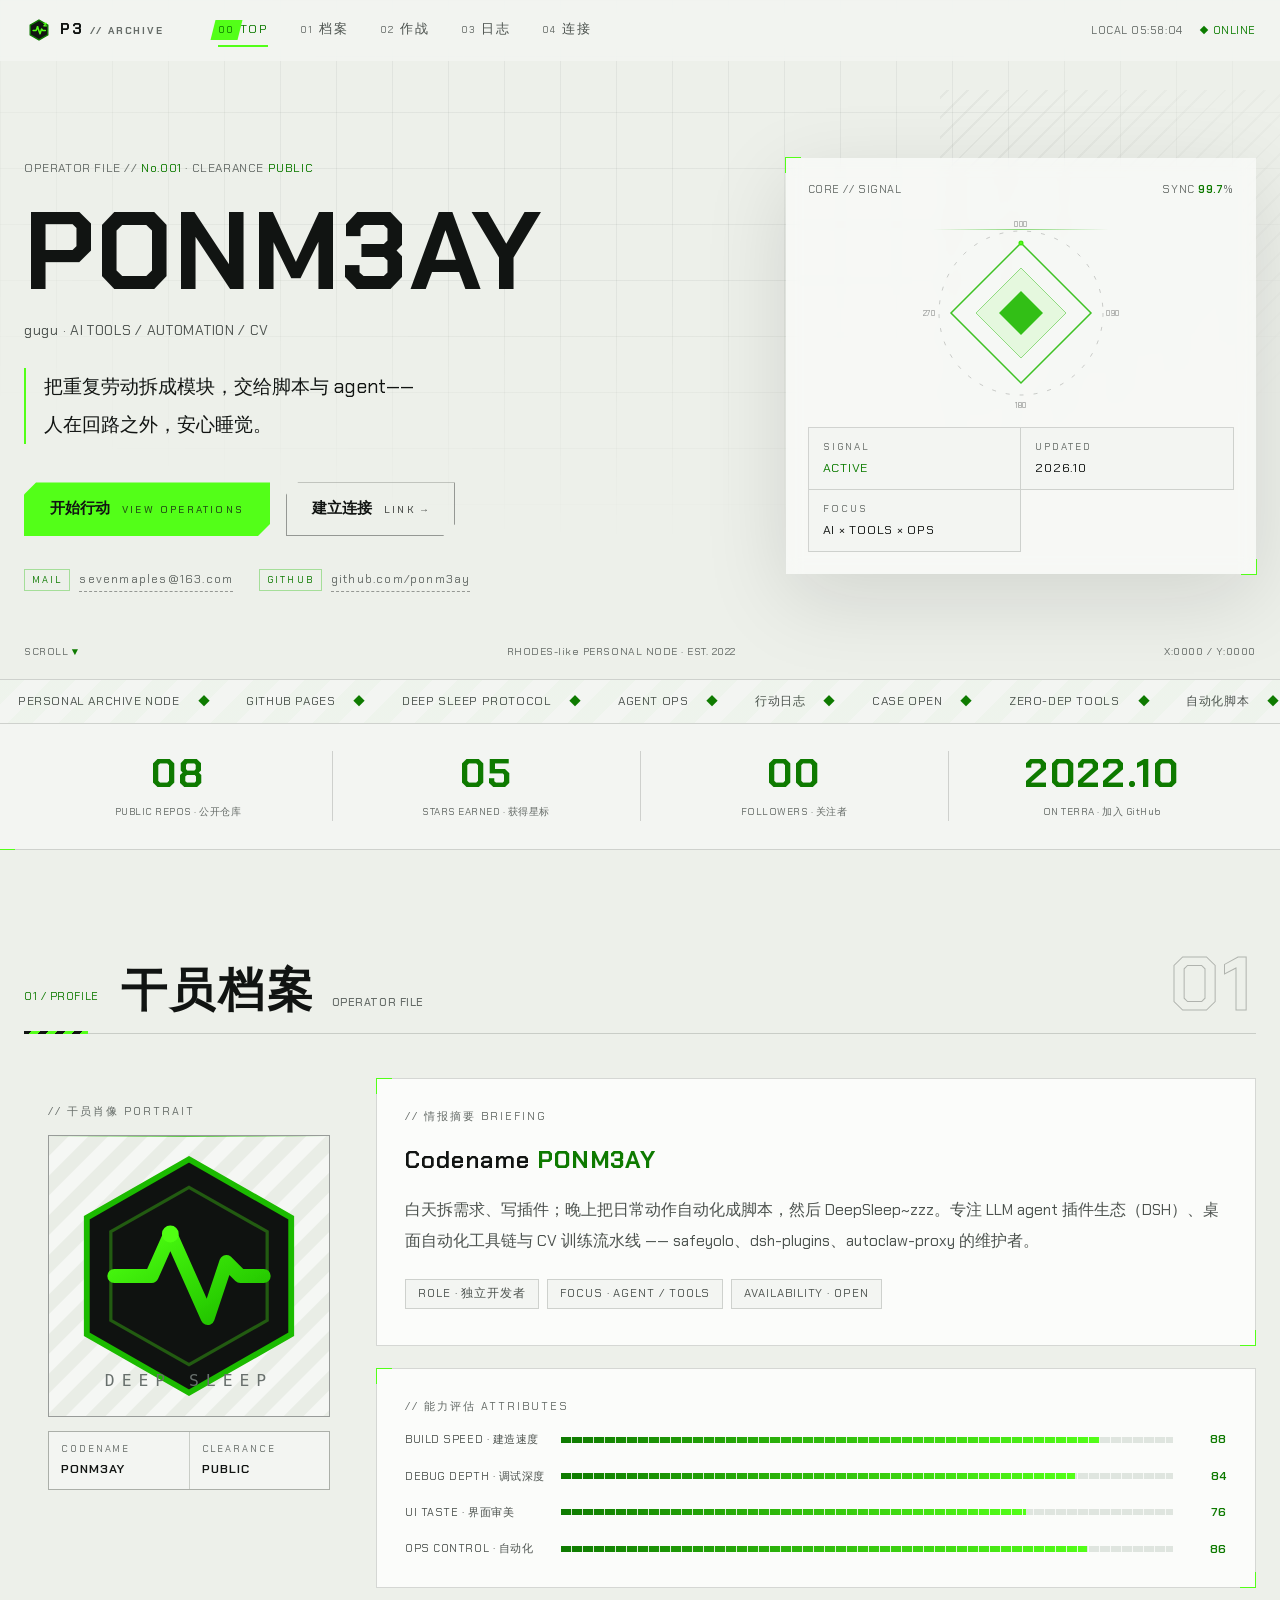
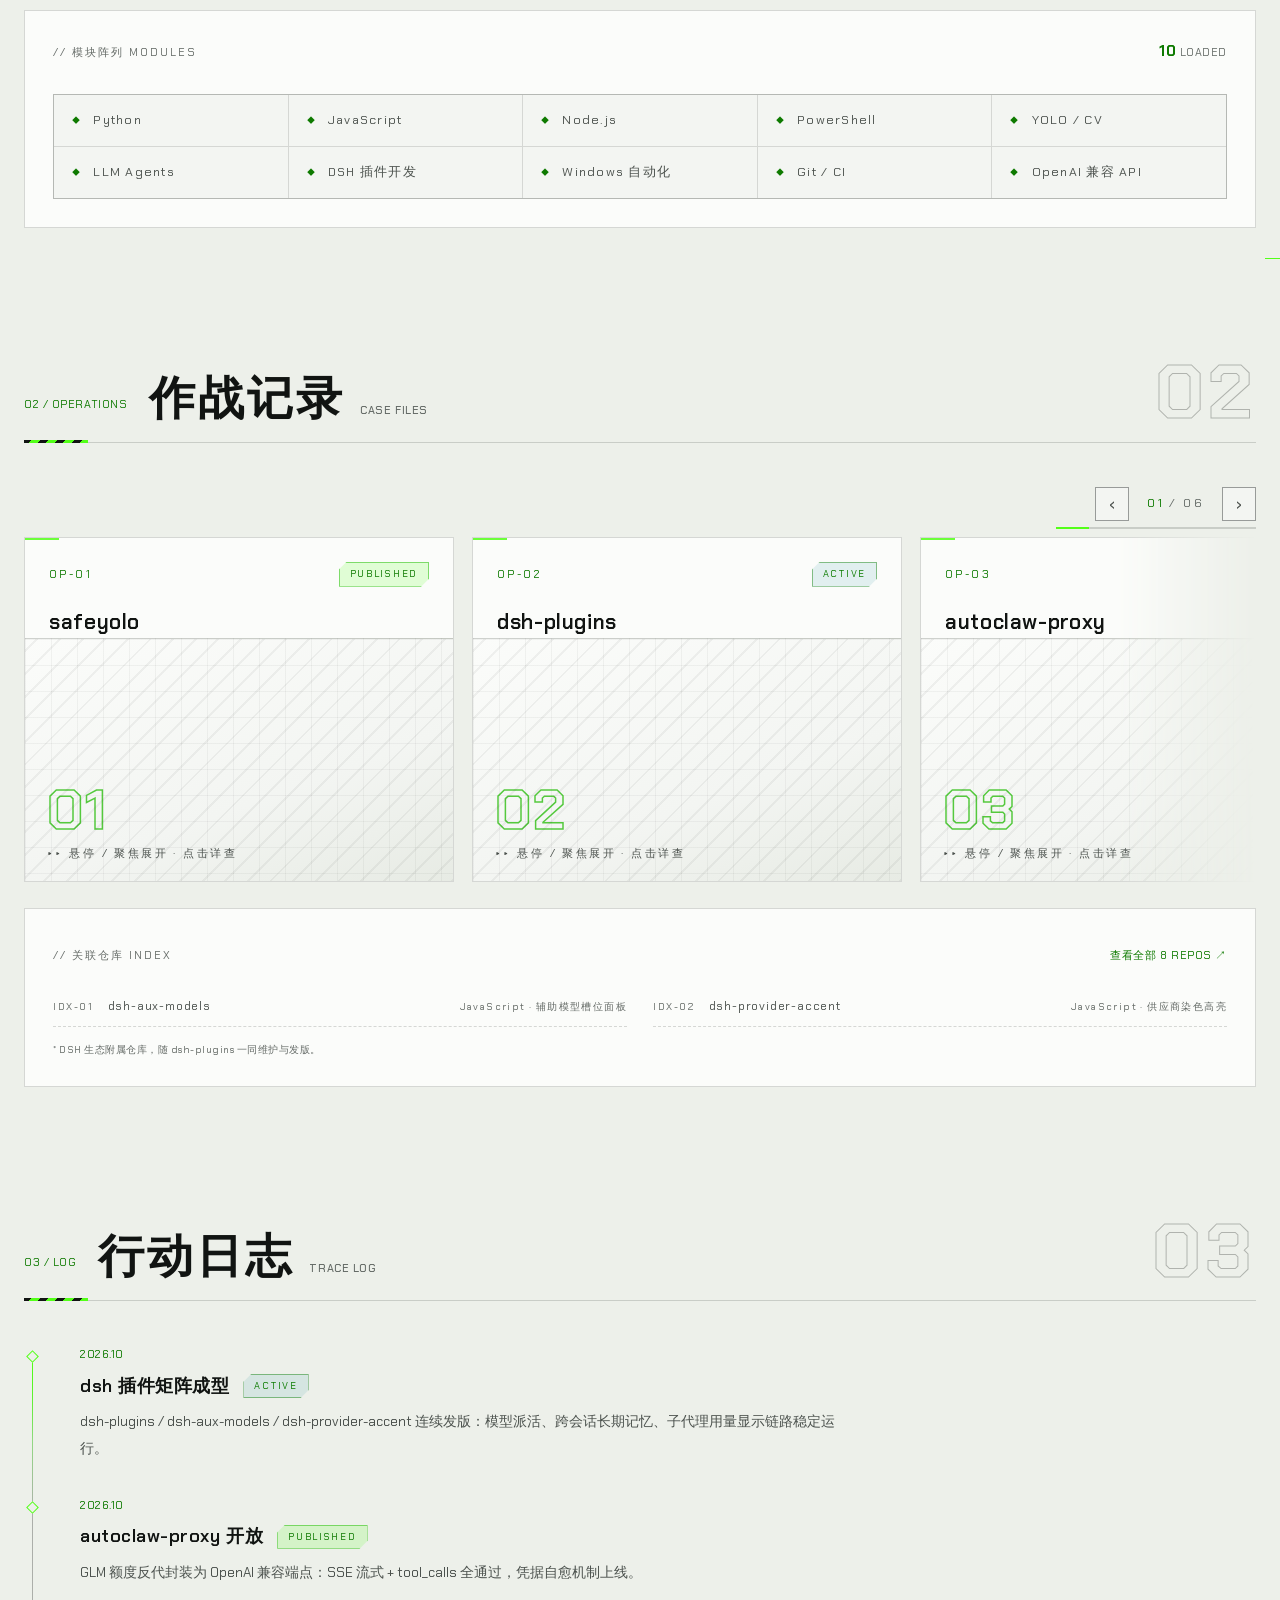
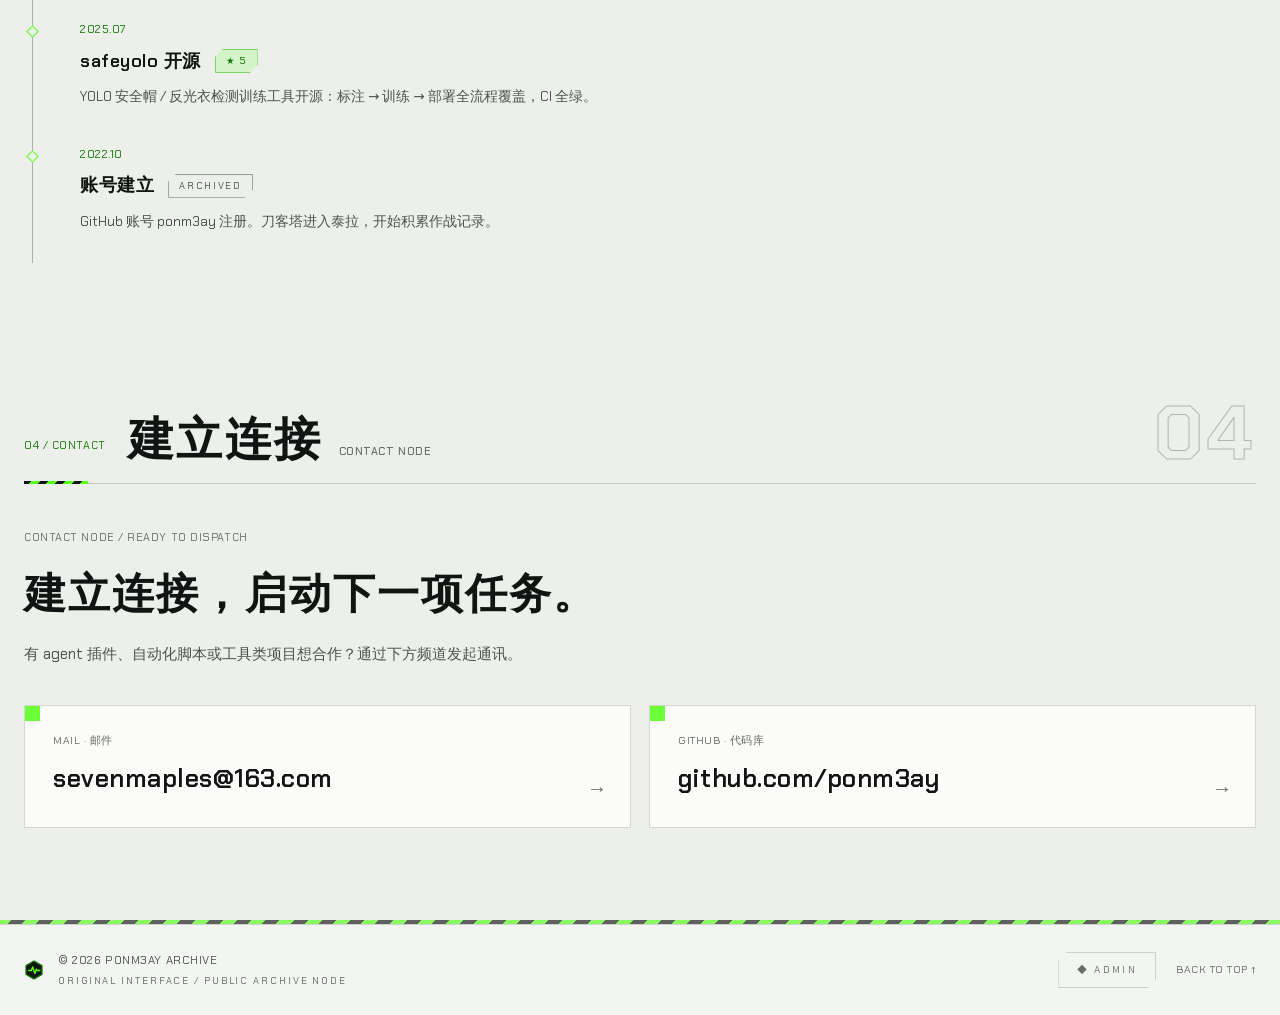
==== commit dbfc61fb: "R56: 双击核心→四层菱形由内向外波浪响应(用户意图校正) - SVG分层包boom-l, 双击触发boomWave: 内芯0s→粒子.07s→中菱.14s→外菱.21s→环.28s 波浪推进 - " ====
--- a/index.html
+++ b/index.html
@@ -28,6 +28,10 @@
 </style>
 
 
+<style id="p3-critical">:root{--bg0:#edf0ea;--bg1:#f3f5f2;--bg2:#fbfcfa;--bg3:#e7ebe4;--panel:#fbfcfa;--line:#11141229;--line-strong:#11141266;--text:#111412;--dim:#4c524e;--faint:#656b67;--ak:#53ff18;--ak-deep:#0e7a00;--ak-soft:#53ff1829;--cyan:#0c7c00;--cyan-soft:#007c8f1a;--red:#b34700;--red-soft:#ff6a001f;--ok:#0c7c00;--f-disp:"Chakra Petch","Microsoft YaHei","PingFang SC","Noto Sans SC",system-ui,sans-serif;--f-body:"Chakra Petch","Microsoft YaHei","PingFang SC","Noto Sans SC",system-ui,sans-serif;--f-mono:"Consolas","Chakra Petch","Microsoft YaHei","Courier New",monospace;--ease-out:cubic-bezier(.16,1,.3,1);--clip-btn:polygon(12px 0,100% 0,100% calc(100% - 12px),calc(100% - 12px)100%,0 100%,0 12px);--clip-btn-sm:polygon(8px 0,100% 0,100% calc(100% - 8px),calc(100% - 8px)100%,0 100%,0 8px)}*,*:before,*:after{box-sizing:border-box}html,html:focus-within{scroll-behavior:smooth}body{background:var(--bg0);color:var(--text);font-family:var(--f-body);-webkit-font-smoothing:antialiased;overflow-x:hidden;margin:0;font-size:16px;line-height:1.7}::selection{background:var(--ak);color:#111412}img{display:block;max-width:100%}a{color:inherit;text-decoration:none}button{cursor:pointer;font-family:inherit}h1,h2,h3,h4,p,dl,dd,ul{margin:0;padding:0}ul{list-style:none}:focus-visible{outline:2px solid var(--ak);outline-offset:3px}::-webkit-scrollbar{width:10px;height:8px}::-webkit-scrollbar-track{background:var(--bg0)}::-webkit-scrollbar-thumb{border:2px solid var(--bg0);background:#c2c8bf}::-webkit-scrollbar-thumb:hover{background:var(--ak-deep)}.mono{font-family:var(--f-mono);letter-spacing:.05em}.container{width:min(1240px,100% - 48px);margin-inline-start:auto;margin-inline-end:auto}@media (max-width:640px){.container{width:calc(100% - 36px)}}.noscript-note{background:var(--red-soft);border-bottom:1px solid var(--red);font-family:var(--f-mono);padding:12px 20px;font-size:13px}#boot{position:fixed;z-index:200;background:var(--bg0);display:flex;animation:.5s 5s forwards bootAutoHide;justify-content:center;align-items: center;inset:0}@keyframes bootAutoHide{to{opacity:0;visibility:hidden}}#boot.is-done{opacity:0;visibility:hidden;transition:opacity .45s,visibility .45s}.boot-inner{width:min(560px,86vw)}.boot-lines{color:var(--dim);min-height:150px;font-size:12.5px;line-height:2}.boot-lines .bl{opacity:0;animation:.12s forwards blIn}.boot-lines .bl b{color:var(--ak-deep);font-weight:600}.boot-lines .bl .ok{color:var(--ok)}@keyframes blIn{to{opacity:1}}.boot-bar{overflow:hidden;background:#dfe5df;height:3px;margin:18px 0 10px}.boot-bar i{display:block;background:linear-gradient(90deg,var(--ak-deep),var(--ak));width:0;height:100%;transition:width .18s}.boot-status{display:flex;color:var(--faint);letter-spacing:.15em;justify-content:space-between;font-size:11px}.boot-skip{border:1px solid var(--line-strong);color:var(--dim);letter-spacing:.2em;clip-path:var(--clip-btn-sm);background:0 0;margin-top:26px;padding:11px 20px;transition:all .2s;font-size:11px}.boot-skip:hover{border-color:var(--ak-deep);color:var(--ak-deep)}.scroll-progress{position:fixed;z-index:120;background:0 0;height:2px;top:0;left:0;right:0}.scroll-progress i{display:block;background:var(--ak);width:0;height:100%;box-shadow:0 0 8px #1fb90080}.btn{display:inline-flex;font-family:var(--f-disp);clip-path:var(--clip-btn);transition:transform .2s var(--ease-out),background .2s,color .2s,box-shadow .2s;position:relative;border:none;align-items: center;gap:12px;padding:14px 26px;font-size:15px;font-weight:600}.btn .btn-en{letter-spacing:.22em;opacity:.72;font-size:10px;font-weight:500}.btn-solid{background:var(--ak);color:#111412}.btn-solid:hover{transform:translateY(-2px);box-shadow:0 6px 22px #1fb9004d}.btn-solid:active{transform:translateY(0)}.btn-ghost{color:var(--text);box-shadow:inset 0 0 0 1px var(--line-strong);background:0 0}.btn-ghost:hover{color:var(--ak-deep);box-shadow:inset 0 0 0 1px var(--ak);transform:translateY(-2px)}.btn-danger{color:var(--red)}.btn-danger:hover{box-shadow:inset 0 0 0 1px var(--red);color:var(--red);transform:none}.panel{background:var(--panel);border:1px solid var(--line);position:relative;padding:28px}.bio-panel,.attrs-panel,.ops-index-panel,.modules-panel{transition:background-position .95s var(--ease-out),border-color .25s;background-image:linear-gradient(115deg,#0000 42%,#53ff1812 50%,#0000 58%);background-position:130% 0;background-repeat:no-repeat;background-size:230% 100%}.bio-panel:hover,.attrs-panel:hover,.ops-index-panel:hover,.modules-panel:hover{background-position:-70% 0;border-color:#1fb90073}.panel-corners:before,.panel-corners:after{content:"";position:absolute;border:1.5px solid var(--ak);pointer-events:none;width:16px;height:16px;transition:all .3s}.panel-corners:before{border-bottom:none;border-right:none;top:-1px;left:-1px}.panel-corners:after{border-top:none;border-left:none;bottom:-1px;right:-1px}.panel-corners:hover:before,.panel-corners:hover:after{width:24px;height:24px}.panel-tag{color:var(--faint);letter-spacing:.18em;margin-bottom:14px;font-size:11px}.panel-tag .attrs-note{display:inline-block;margin-left:10px}.chip{display:inline-block;color:var(--dim);border:1px solid var(--line);background:var(--bg1);letter-spacing:.08em;margin:0 8px 8px 0;padding:4px 12px;font-size:11.5px}.reveal{opacity:0;transition:opacity .8s var(--ease-out),transform .8s var(--ease-out);transform:translateY(26px)}.reveal.in{opacity:1;transform:none}body:not(.p3-admin) .is-todo,body:not(.p3-admin) .admin-only{display:none!important}.nav{position:fixed;z-index:110;backdrop-filter:blur(12px);background:#f3f5f2db;border-bottom:1px solid #0000;transition:border-color .3s;top:0;left:0;right:0}.nav.is-scrolled{border-bottom-color:var(--line)}.nav-inner{display:flex;align-items: center;gap:28px;height:60px}.nav-logo{display:flex;color:var(--text);align-self:stretch;align-items: center;gap:10px;padding:0 4px}.nav-logo-mark{color:var(--ak-deep);width:22px;height:22px}.nav-logo-text{letter-spacing:.12em;font-size:15px;font-weight:700}.nav-logo-sub{color:var(--faint);letter-spacing:.18em;margin-left:6px;font-size:10px}.nav-links{display:flex;gap:4px;margin-left:8px}.nav-link{position:relative;display:flex;color:var(--dim);letter-spacing:.1em;align-items:baseline;gap:6px;padding:8px 14px;transition:color .2s;font-size:12.5px}.nav-link i{color:var(--faint);position:relative;z-index:1;transition:color .2s;font-size:9.5px;font-style:normal}.nav-link i:before{content:"";position:absolute;background:var(--ak);z-index:-1;opacity:0;transition:transform .32s var(--ease-out),opacity .28s ease;inset:-2px -5px;transform:translate(-9px)skew(-14deg)}.nav-link:hover i:before,.nav-link.is-active i:before{opacity:1;transform:translate(0)skew(-14deg)}.nav-link:hover i,.nav-link.is-active i{color:#111412}.nav-link:hover{color:var(--text)}.nav-link.is-active,.nav-link.is-active i{color:var(--ak-deep)}.nav-link:after{content:"";position:absolute;background:var(--ak);transform-origin:left;transition:transform .28s var(--ease-out);height:1.5px;bottom:2px;left:14px;right:14px;transform:scaleX(0)}.nav-link.is-active:after{transform:scaleX(1)}
+</style>
+
+
 
 <style id="p3-critical">:root{--bg0:#edf0ea;--bg1:#f3f5f2;--bg2:#fbfcfa;--bg3:#e7ebe4;--panel:#fbfcfa;--line:#11141229;--line-strong:#11141266;--text:#111412;--dim:#4c524e;--faint:#656b67;--ak:#53ff18;--ak-deep:#0e7a00;--ak-soft:#53ff1829;--cyan:#0c7c00;--cyan-soft:#007c8f1a;--red:#b34700;--red-soft:#ff6a001f;--ok:#0c7c00;--f-disp:"Chakra Petch","Microsoft YaHei","PingFang SC","Noto Sans SC",system-ui,sans-serif;--f-body:"Chakra Petch","Microsoft YaHei","PingFang SC","Noto Sans SC",system-ui,sans-serif;--f-mono:"Consolas","Chakra Petch","Microsoft YaHei","Courier New",monospace;--ease-out:cubic-bezier(.16,1,.3,1);--clip-btn:polygon(12px 0,100% 0,100% calc(100% - 12px),calc(100% - 12px)100%,0 100%,0 12px);--clip-btn-sm:polygon(8px 0,100% 0,100% calc(100% - 8px),calc(100% - 8px)100%,0 100%,0 8px)}*,*:before,*:after{box-sizing:border-box}html,html:focus-within{scroll-behavior:smooth}body{background:var(--bg0);color:var(--text);font-family:var(--f-body);-webkit-font-smoothing:antialiased;overflow-x:hidden;margin:0;font-size:16px;line-height:1.7}::selection{background:var(--ak);color:#111412}img{display:block;max-width:100%}a{color:inherit;text-decoration:none}button{cursor:pointer;font-family:inherit}h1,h2,h3,h4,p,dl,dd,ul{margin:0;padding:0}ul{list-style:none}:focus-visible{outline:2px solid var(--ak);outline-offset:3px}::-webkit-scrollbar{width:10px;height:8px}::-webkit-scrollbar-track{background:var(--bg0)}::-webkit-scrollbar-thumb{border:2px solid var(--bg0);background:#c2c8bf}::-webkit-scrollbar-thumb:hover{background:var(--ak-deep)}.mono{font-family:var(--f-mono);letter-spacing:.05em}.container{width:min(1240px,100% - 48px);margin-inline-start:auto;margin-inline-end:auto}@media (max-width:640px){.container{width:calc(100% - 36px)}}.noscript-note{background:var(--red-soft);border-bottom:1px solid var(--red);font-family:var(--f-mono);padding:12px 20px;font-size:13px}#boot{position:fixed;z-index:200;background:var(--bg0);display:flex;animation:.5s 5s forwards bootAutoHide;justify-content:center;align-items: center;inset:0}@keyframes bootAutoHide{to{opacity:0;visibility:hidden}}#boot.is-done{opacity:0;visibility:hidden;transition:opacity .45s,visibility .45s}.boot-inner{width:min(560px,86vw)}.boot-lines{color:var(--dim);min-height:150px;font-size:12.5px;line-height:2}.boot-lines .bl{opacity:0;animation:.12s forwards blIn}.boot-lines .bl b{color:var(--ak-deep);font-weight:600}.boot-lines .bl .ok{color:var(--ok)}@keyframes blIn{to{opacity:1}}.boot-bar{overflow:hidden;background:#dfe5df;height:3px;margin:18px 0 10px}.boot-bar i{display:block;background:linear-gradient(90deg,var(--ak-deep),var(--ak));width:0;height:100%;transition:width .18s}.boot-status{display:flex;color:var(--faint);letter-spacing:.15em;justify-content:space-between;font-size:11px}.boot-skip{border:1px solid var(--line-strong);color:var(--dim);letter-spacing:.2em;clip-path:var(--clip-btn-sm);background:0 0;margin-top:26px;padding:11px 20px;transition:all .2s;font-size:11px}.boot-skip:hover{border-color:var(--ak-deep);color:var(--ak-deep)}.scroll-progress{position:fixed;z-index:120;background:0 0;height:2px;top:0;left:0;right:0}.scroll-progress i{display:block;background:var(--ak);width:0;height:100%;box-shadow:0 0 8px #1fb90080}.btn{display:inline-flex;font-family:var(--f-disp);clip-path:var(--clip-btn);transition:transform .2s var(--ease-out),background .2s,color .2s,box-shadow .2s;position:relative;border:none;align-items: center;gap:12px;padding:14px 26px;font-size:15px;font-weight:600}.btn .btn-en{letter-spacing:.22em;opacity:.72;font-size:10px;font-weight:500}.btn-solid{background:var(--ak);color:#111412}.btn-solid:hover{transform:translateY(-2px);box-shadow:0 6px 22px #1fb9004d}.btn-solid:active{transform:translateY(0)}.btn-ghost{color:var(--text);box-shadow:inset 0 0 0 1px var(--line-strong);background:0 0}.btn-ghost:hover{color:var(--ak-deep);box-shadow:inset 0 0 0 1px var(--ak);transform:translateY(-2px)}.btn-danger{color:var(--red)}.btn-danger:hover{box-shadow:inset 0 0 0 1px var(--red);color:var(--red);transform:none}.panel{background:var(--panel);border:1px solid var(--line);position:relative;padding:28px}.bio-panel,.attrs-panel,.ops-index-panel,.modules-panel{transition:background-position .95s var(--ease-out),border-color .25s;background-image:linear-gradient(115deg,#0000 42%,#53ff1812 50%,#0000 58%);background-position:130% 0;background-repeat:no-repeat;background-size:230% 100%}.bio-panel:hover,.attrs-panel:hover,.ops-index-panel:hover,.modules-panel:hover{background-position:-70% 0;border-color:#1fb90073}.panel-corners:before,.panel-corners:after{content:"";position:absolute;border:1.5px solid var(--ak);pointer-events:none;width:16px;height:16px;transition:all .3s}.panel-corners:before{border-bottom:none;border-right:none;top:-1px;left:-1px}.panel-corners:after{border-top:none;border-left:none;bottom:-1px;right:-1px}.panel-corners:hover:before,.panel-corners:hover:after{width:24px;height:24px}.panel-tag{color:var(--faint);letter-spacing:.18em;margin-bottom:14px;font-size:11px}.panel-tag .attrs-note{display:inline-block;margin-left:10px}.chip{display:inline-block;color:var(--dim);border:1px solid var(--line);background:var(--bg1);letter-spacing:.08em;margin:0 8px 8px 0;padding:4px 12px;font-size:11.5px}.reveal{opacity:0;transition:opacity .8s var(--ease-out),transform .8s var(--ease-out);transform:translateY(26px)}.reveal.in{opacity:1;transform:none}body:not(.p3-admin) .is-todo,body:not(.p3-admin) .admin-only{display:none!important}.nav{position:fixed;z-index:110;backdrop-filter:blur(12px);background:#f3f5f2db;border-bottom:1px solid #0000;transition:border-color .3s;top:0;left:0;right:0}.nav.is-scrolled{border-bottom-color:var(--line)}.nav-inner{display:flex;align-items: center;gap:28px;height:60px}.nav-logo{display:flex;color:var(--text);align-self:stretch;align-items: center;gap:10px;padding:0 4px}.nav-logo-mark{color:var(--ak-deep);width:22px;height:22px}.nav-logo-text{letter-spacing:.12em;font-size:15px;font-weight:700}.nav-logo-sub{color:var(--faint);letter-spacing:.18em;margin-left:6px;font-size:10px}.nav-links{display:flex;gap:4px;margin-left:8px}.nav-link{position:relative;display:flex;color:var(--dim);letter-spacing:.1em;align-items:baseline;gap:6px;padding:8px 14px;transition:color .2s;font-size:12.5px}.nav-link i{color:var(--faint);position:relative;z-index:1;transition:color .2s;font-size:9.5px;font-style:normal}.nav-link i:before{content:"";position:absolute;background:var(--ak);z-index:-1;opacity:0;transition:transform .32s var(--ease-out),opacity .28s ease;inset:-2px -5px;transform:translate(-9px)skew(-14deg)}.nav-link:hover i:before,.nav-link.is-active i:before{opacity:1;transform:translate(0)skew(-14deg)}.nav-link:hover i,.nav-link.is-active i{color:#111412}.nav-link:hover{color:var(--text)}.nav-link.is-active,.nav-link.is-active i{color:var(--ak-deep)}.nav-link:after{content:"";position:absolute;background:var(--ak);transform-origin:left;transition:transform .28s var(--ease-out);height:1.5px;bottom:2px;left:14px;right:14px;transform:scaleX(0)}.nav-link.is-active:after{transform:scaleX(1)}
 </style>
@@ -106,22 +110,24 @@
           <div class="status-head mono"><span>CORE // SIGNAL</span><span class="sync mono">SYNC <b id="syncVal">99.7</b>%</span></div>
           <div class="core-visual" aria-hidden="true">
             <svg viewBox="0 0 200 200">
-              <!-- 外虚线环（反向慢转） -->
-              <circle class="core-ring" cx="100" cy="100" r="82" fill="none" stroke="rgba(17,20,18,.20)" stroke-width="1" stroke-dasharray="4 10"/>
-              <!-- 外菱形（正转） -->
-              <g class="core-spin">
+              <!-- 外虚线环（反向慢转）—— 双击时第 4 波响应 -->
+              <g class="boom-l"><circle class="core-ring" cx="100" cy="100" r="82" fill="none" stroke="rgba(17,20,18,.20)" stroke-width="1" stroke-dasharray="4 10"/></g>
+              <!-- 外菱形（正转）—— 第 2 波 -->
+              <g class="boom-l"><g class="core-spin">
                 <path d="M100 30 170 100 100 170 30 100Z" fill="none" stroke="rgba(31,185,0,.85)" stroke-width="1.5"/>
+              </g></g>
+              <!-- 中菱形（反转）—— 第 3 波 -->
+              <g class="boom-l"><g class="core-mid">
+                <path d="M100 55 145 100 100 145 55 100Z" fill="rgba(83,255,24,.10)" stroke="rgba(31,185,0,.45)" stroke-width="1"/>
+              </g></g>
+              <!-- 数据粒子：信号包沿外菱形边巡航，双击时爆闪 -->
+              <g class="boom-l">
+                <circle class="orb orb1" r="2.6" fill="#53ff18"/>
+                <circle class="orb orb2" r="2" fill="#1fb900"/>
+                <circle class="orb orb3" r="1.7" fill="#53ff18"/>
               </g>
-              <!-- 中菱形（反转） -->
-              <g class="core-mid">
-                <path d="M100 55 145 100 100 145 55 100Z" fill="rgba(83,255,24,.10)" stroke="rgba(31,185,0,.45)" stroke-width="1"/>
-              </g>
-              <!-- 数据粒子：沿外菱形边巡航 -->
-              <circle class="orb orb1" r="2.6" fill="#53ff18"/>
-              <circle class="orb orb2" r="2" fill="#1fb900"/>
-              <circle class="orb orb3" r="1.7" fill="#53ff18"/>
-              <!-- 中心实心（心跳） -->
-              <path class="core-heart" d="M100 78 122 100 100 122 78 100Z" fill="rgba(31,185,0,.9)"/>
+              <!-- 中心实心（心跳）—— 第 1 波（最内先动） -->
+              <g class="boom-l"><path class="core-heart" d="M100 78 122 100 100 122 78 100Z" fill="rgba(31,185,0,.9)"/></g>
               <g class="mono core-label" fill="rgba(17,20,18,.5)" font-size="7" font-family="monospace">
                 <text x="100" y="14" text-anchor="middle">000</text>
                 <text x="192" y="103" text-anchor="middle">090</text>
@@ -391,5 +397,7 @@
 
 
 
+
+
 </body>
 </html>
--- a/assets/css/main.min.css
+++ b/assets/css/main.min.css
@@ -1 +1 @@
-:root{--bg0:#edf0ea;--bg1:#f3f5f2;--bg2:#fbfcfa;--bg3:#e7ebe4;--panel:#fbfcfa;--line:#11141229;--line-strong:#11141266;--text:#111412;--dim:#4c524e;--faint:#656b67;--ak:#53ff18;--ak-deep:#0e7a00;--ak-soft:#53ff1829;--cyan:#0c7c00;--cyan-soft:#007c8f1a;--red:#b34700;--red-soft:#ff6a001f;--ok:#0c7c00;--f-disp:"Chakra Petch","Microsoft YaHei","PingFang SC","Noto Sans SC",system-ui,sans-serif;--f-body:"Chakra Petch","Microsoft YaHei","PingFang SC","Noto Sans SC",system-ui,sans-serif;--f-mono:"Consolas","Chakra Petch","Microsoft YaHei","Courier New",monospace;--ease-out:cubic-bezier(.16,1,.3,1);--clip-btn:polygon(12px 0,100% 0,100% calc(100% - 12px),calc(100% - 12px)100%,0 100%,0 12px);--clip-btn-sm:polygon(8px 0,100% 0,100% calc(100% - 8px),calc(100% - 8px)100%,0 100%,0 8px)}*,*:before,*:after{box-sizing:border-box}html,html:focus-within{scroll-behavior:smooth}body{background:var(--bg0);color:var(--text);font-family:var(--f-body);-webkit-font-smoothing:antialiased;overflow-x:hidden;margin:0;font-size:16px;line-height:1.7}::selection{background:var(--ak);color:#111412}img{display:block;max-width:100%}a{color:inherit;text-decoration:none}button{cursor:pointer;font-family:inherit}h1,h2,h3,h4,p,dl,dd,ul{margin:0;padding:0}ul{list-style:none}:focus-visible{outline:2px solid var(--ak);outline-offset:3px}::-webkit-scrollbar{width:10px;height:8px}::-webkit-scrollbar-track{background:var(--bg0)}::-webkit-scrollbar-thumb{border:2px solid var(--bg0);background:#c2c8bf}::-webkit-scrollbar-thumb:hover{background:var(--ak-deep)}.mono{font-family:var(--f-mono);letter-spacing:.05em}.container{width:min(1240px,100% - 48px);margin-inline-start:auto;margin-inline-end:auto}@media (max-width:640px){.container{width:calc(100% - 36px)}}.noscript-note{background:var(--red-soft);border-bottom:1px solid var(--red);font-family:var(--f-mono);padding:12px 20px;font-size:13px}#boot{position:fixed;z-index:200;background:var(--bg0);display:flex;animation:.5s 5s forwards bootAutoHide;justify-content:center;align-items: center;inset:0}@keyframes bootAutoHide{to{opacity:0;visibility:hidden}}#boot.is-done{opacity:0;visibility:hidden;transition:opacity .45s,visibility .45s}.boot-inner{width:min(560px,86vw)}.boot-lines{color:var(--dim);min-height:150px;font-size:12.5px;line-height:2}.boot-lines .bl{opacity:0;animation:.12s forwards blIn}.boot-lines .bl b{color:var(--ak-deep);font-weight:600}.boot-lines .bl .ok{color:var(--ok)}@keyframes blIn{to{opacity:1}}.boot-bar{overflow:hidden;background:#dfe5df;height:3px;margin:18px 0 10px}.boot-bar i{display:block;background:linear-gradient(90deg,var(--ak-deep),var(--ak));width:0;height:100%;transition:width .18s}.boot-status{display:flex;color:var(--faint);letter-spacing:.15em;justify-content:space-between;font-size:11px}.boot-skip{border:1px solid var(--line-strong);color:var(--dim);letter-spacing:.2em;clip-path:var(--clip-btn-sm);background:0 0;margin-top:26px;padding:11px 20px;transition:all .2s;font-size:11px}.boot-skip:hover{border-color:var(--ak-deep);color:var(--ak-deep)}.scroll-progress{position:fixed;z-index:120;background:0 0;height:2px;top:0;left:0;right:0}.scroll-progress i{display:block;background:var(--ak);width:0;height:100%;box-shadow:0 0 8px #1fb90080}.btn{display:inline-flex;font-family:var(--f-disp);clip-path:var(--clip-btn);transition:transform .2s var(--ease-out),background .2s,color .2s,box-shadow .2s;position:relative;border:none;align-items: center;gap:12px;padding:14px 26px;font-size:15px;font-weight:600}.btn .btn-en{letter-spacing:.22em;opacity:.72;font-size:10px;font-weight:500}.btn-solid{background:var(--ak);color:#111412}.btn-solid:hover{transform:translateY(-2px);box-shadow:0 6px 22px #1fb9004d}.btn-solid:active{transform:translateY(0)}.btn-ghost{color:var(--text);box-shadow:inset 0 0 0 1px var(--line-strong);background:0 0}.btn-ghost:hover{color:var(--ak-deep);box-shadow:inset 0 0 0 1px var(--ak);transform:translateY(-2px)}.btn-danger{color:var(--red)}.btn-danger:hover{box-shadow:inset 0 0 0 1px var(--red);color:var(--red);transform:none}.panel{background:var(--panel);border:1px solid var(--line);position:relative;padding:28px}.bio-panel,.attrs-panel,.ops-index-panel,.modules-panel{transition:background-position .95s var(--ease-out),border-color .25s;background-image:linear-gradient(115deg,#0000 42%,#53ff1812 50%,#0000 58%);background-position:130% 0;background-repeat:no-repeat;background-size:230% 100%}.bio-panel:hover,.attrs-panel:hover,.ops-index-panel:hover,.modules-panel:hover{background-position:-70% 0;border-color:#1fb90073}.panel-corners:before,.panel-corners:after{content:"";position:absolute;border:1.5px solid var(--ak);pointer-events:none;width:16px;height:16px;transition:all .3s}.panel-corners:before{border-bottom:none;border-right:none;top:-1px;left:-1px}.panel-corners:after{border-top:none;border-left:none;bottom:-1px;right:-1px}.panel-corners:hover:before,.panel-corners:hover:after{width:24px;height:24px}.panel-tag{color:var(--faint);letter-spacing:.18em;margin-bottom:14px;font-size:11px}.panel-tag .attrs-note{display:inline-block;margin-left:10px}.chip{display:inline-block;color:var(--dim);border:1px solid var(--line);background:var(--bg1);letter-spacing:.08em;margin:0 8px 8px 0;padding:4px 12px;font-size:11.5px}.reveal{opacity:0;transition:opacity .8s var(--ease-out),transform .8s var(--ease-out);transform:translateY(26px)}.reveal.in{opacity:1;transform:none}body:not(.p3-admin) .is-todo,body:not(.p3-admin) .admin-only{display:none!important}.nav{position:fixed;z-index:110;backdrop-filter:blur(12px);background:#f3f5f2db;border-bottom:1px solid #0000;transition:border-color .3s;top:0;left:0;right:0}.nav.is-scrolled{border-bottom-color:var(--line)}.nav-inner{display:flex;align-items: center;gap:28px;height:60px}.nav-logo{display:flex;color:var(--text);align-self:stretch;align-items: center;gap:10px;padding:0 4px}.nav-logo-mark{color:var(--ak-deep);width:22px;height:22px}.nav-logo-text{letter-spacing:.12em;font-size:15px;font-weight:700}.nav-logo-sub{color:var(--faint);letter-spacing:.18em;margin-left:6px;font-size:10px}.nav-links{display:flex;gap:4px;margin-left:8px}.nav-link{position:relative;display:flex;color:var(--dim);letter-spacing:.1em;align-items:baseline;gap:6px;padding:8px 14px;transition:color .2s;font-size:12.5px}.nav-link i{color:var(--faint);position:relative;z-index:1;transition:color .2s;font-size:9.5px;font-style:normal}.nav-link i:before{content:"";position:absolute;background:var(--ak);z-index:-1;opacity:0;transition:transform .32s var(--ease-out),opacity .28s ease;inset:-2px -5px;transform:translate(-9px)skew(-14deg)}.nav-link:hover i:before,.nav-link.is-active i:before{opacity:1;transform:translate(0)skew(-14deg)}.nav-link:hover i,.nav-link.is-active i{color:#111412}.nav-link:hover{color:var(--text)}.nav-link.is-active,.nav-link.is-active i{color:var(--ak-deep)}.nav-link:after{content:"";position:absolute;background:var(--ak);transform-origin:left;transition:transform .28s var(--ease-out);height:1.5px;bottom:2px;left:14px;right:14px;transform:scaleX(0)}.nav-link.is-active:after{transform:scaleX(1)}.nav-right{display:flex;color:var(--faint);letter-spacing:.14em;align-items: center;gap:18px;margin-left:auto;font-size:11px}.nav-clock{text-align:right;min-width:104px}.nav-online{display:flex;color:var(--ok);align-items: center;gap:6px}.dot{background:var(--ok);animation:2s infinite dotPulse;border-radius:0;width:6px;height:6px;transform:rotate(45deg)}@keyframes dotPulse{0%,to{opacity:1}50%{opacity:.35}}.nav-burger{display:none;border:1px solid var(--line-strong);background:0 0;flex-direction:column;justify-content:center;align-items: center;gap:4px;width:42px;height:38px}.nav-burger span{display:block;background:var(--text);width:16px;height:1.5px;transition:all .25s}.nav-burger[aria-expanded=true] span:first-child{transform:translateY(5.5px)rotate(45deg)}.nav-burger[aria-expanded=true] span:nth-child(2){opacity:0}.nav-burger[aria-expanded=true] span:nth-child(3){transform:translateY(-5.5px)rotate(-45deg)}@media (max-width:920px){.nav-clock{display:none}.nav-burger{display:flex}.nav-links{position:fixed;border-bottom:1px solid var(--line);opacity:0;visibility:hidden;pointer-events:none;transition:.28s var(--ease-out);background:#f3f5f2f7;flex-direction:column;gap:0;padding:8px 24px 16px;top:60px;left:0;right:0;transform:translateY(-8px)}.nav-links.is-open{opacity:1;visibility:visible;pointer-events:auto;transform:none}.nav-link{border-bottom:1px solid var(--line);padding:12px 4px;font-size:14px}.nav-link:after{display:none}}.hero{position:relative;overflow:hidden;padding:158px 0 0}.hero-bg{position:absolute;pointer-events:none;mask-image:radial-gradient(90% 80% at 50% 20%,#000 30%,#0000 75%);background-color:#0000;background-image:linear-gradient(#1114120d 1px,#0000 1px),linear-gradient(90deg,#1114120d 1px,#0000 1px);background-position:0 0,0 0;background-repeat:repeat,repeat;background-size:56px 56px;background-attachment:scroll,scroll;background-origin:padding-box,padding-box;background-clip:border-box,border-box;inset:0}.hero-bg:after{content:"";position:absolute;background:repeating-linear-gradient(-45deg,#1114120a 0 2px,#0000 2px 14px);width:480px;height:480px;top:90px;right:-140px;transform:rotate(0)}.hero-grid{display:grid;grid-template-columns:minmax(0,1.5fr)minmax(320px,1fr);position:relative;align-items: start;gap:56px}.hero-file{color:var(--faint);letter-spacing:.24em;margin-bottom:18px;font-size:12px}.hero-file span{color:var(--ak-deep)}.hero-name{font-family:var(--f-disp);letter-spacing:.01em;color:var(--text);margin:0 0 10px;font-size:clamp(52px,8.6vw,118px);font-weight:700;line-height:1.02}.hero-sub{color:var(--dim);letter-spacing:.2em;margin-bottom:26px;font-size:14px}.hero-mission{color:var(--text);opacity:.9;border-left:2px solid var(--ak);max-width:34em;margin-bottom:38px;padding-left:18px;font-size:clamp(16px,1.6vw,19px);line-height:2}.hero-cta{display:flex;flex-wrap:wrap;gap:16px}.hero-quick{display:flex;flex-wrap:wrap;gap:26px;margin-top:26px}.hq-link{display:flex;color:var(--faint);letter-spacing:.1em;align-items:baseline;gap:9px;padding:7px 0;transition:color .2s;font-size:12px}.hq-link i{color:var(--ak-deep);letter-spacing:.22em;border:1px solid #1fb90059;padding:2px 7px;font-size:9.5px;font-style:normal}.hq-link span{border-bottom:1px dashed var(--line-strong);padding-bottom:2px}.hq-link:hover{color:var(--text)}.hq-link:hover span{border-bottom-color:var(--ak-deep)}.glitch{position:relative;display:inline-block}.glitch:before,.glitch:after{content:attr(data-text);position:absolute;opacity:0;pointer-events:none;white-space:nowrap;inset:0}.glitch.glitch-on:before{opacity:.85;color:var(--cyan);animation:.38s steps(3,end) both glA}.glitch.glitch-on:after{opacity:.85;color:var(--red);animation:.42s steps(3,end) both glB}@keyframes glA{0%{clip-path:inset(12% 0 62% 0);transform:translate(-5px,-2px)}50%{clip-path:inset(58% 0 8% 0);transform:translate(3px,1px)}to{clip-path:inset(30% 0 40% 0);transform:translate(-2px);opacity:0}}@keyframes glB{0%{clip-path:inset(66% 0 6% 0);transform:translate(4px,2px)}50%{clip-path:inset(10% 0 70% 0);transform:translate(-3px,-1px)}to{clip-path:inset(45% 0 30% 0);transform:translate(2px);opacity:0}}.hero-aside{display:flex;flex-direction:column;gap:18px}.status-card{backdrop-filter:blur(8px);background:#ffffff8a;padding:22px;box-shadow:0 24px 80px #1114121f}.status-head{display:flex;color:var(--faint);letter-spacing:.16em;justify-content:space-between;margin-bottom:14px;font-size:11px}.status-head .sync b{color:var(--ak-deep);font-weight:600}.core-visual{position:relative;cursor:pointer;width:200px;margin:0 auto 14px}.core-visual:after{content:"";position:absolute;border:1.5px solid var(--ak);opacity:0;pointer-events:none;inset:0;transform:scale(.85)}.core-visual.core-pulse:after{animation:.7s ease-out 2 corePulse}@keyframes corePulse{0%{opacity:.9;transform:scale(.82)}to{opacity:0;transform:scale(1.4)}}.core-visual svg{display:block;width:100%;height:auto}.core-spin{transform-box:fill-box;transform-origin:center;animation:22s linear infinite spin}.core-ring{transform-box:fill-box;transform-origin:center;animation:46s linear infinite spinRev}.core-mid{transform-box:fill-box;transform-origin:center;animation:13s linear infinite spinRev}.core-heart{transform-box:fill-box;transform-origin:center;animation:2.4s ease-in-out infinite heartBeat}@keyframes heartBeat{0%,to{transform:scale(1)}50%{transform:scale(1.14)}}.orb{offset-path:path("M100 30 170 100 100 170 30 100Z");offset-rotate:0deg}.orb1{animation:7s linear infinite orbRun}.orb2{animation:10s linear infinite orbRun;animation-delay:-3.4s}.orb3{animation:13s linear infinite orbRun;animation-delay:-8s}@keyframes orbRun{0%{offset-distance:0%}to{offset-distance:100%}}.core-visual:before{content:"";position:absolute;border:1.5px solid var(--ak);opacity:0;pointer-events:none;animation:6s ease-out infinite corePulse;inset:0;transform:scale(.85)}.core-visual:hover .core-ring{stroke:#53ff188c}.core-visual:hover .core-scan{animation-duration:1.4s}@keyframes spin{to{transform:rotate(360deg)}}@keyframes spinRev{to{transform:rotate(-360deg)}}.core-scan{position:absolute;animation:3.4s ease-in-out infinite coreScan;opacity:.8;background:linear-gradient(90deg,#0000,#1fb900a6,#0000);height:1.5px;top:8%;left:6%;right:6%}@keyframes coreScan{0%,to{top:8%}50%{top:90%}}.status-grid{display:grid;grid-template-columns:1fr 1fr;border:1px solid var(--line);border-width:1px 0 0 1px}.status-grid>div{background:var(--bg1);border-right:1px solid var(--line);border-bottom:1px solid var(--line);padding:10px 14px}.status-grid dt{color:var(--faint);letter-spacing:.2em;margin-bottom:3px;font-size:10px}.status-grid dd{color:var(--text);letter-spacing:.06em;white-space:nowrap;overflow:hidden;text-overflow:ellipsis;font-size:12.5px}.status-grid dd.ok{color:var(--ok)}@keyframes avatarScan{0%{top:0}to{top:100%}}.hero-foot{display:flex;color:var(--faint);letter-spacing:.2em;justify-content:space-between;align-items: center;padding:44px 0 18px;font-size:10.5px}.hero-foot b{color:var(--ak-deep);animation:1.6s ease-in-out infinite bob;display:inline-block}@keyframes bob{0%,to{transform:translateY(0)}50%{transform:translateY(4px)}}@media (max-width:720px){.hero-foot-mid{display:none}}@media (max-width:1024px){.hero{padding-top:128px}.hero-grid{grid-template-columns:1fr;gap:44px}.hero-aside{max-width:480px}}.ticker{border-block:1px solid var(--line);background:var(--bg1);overflow:hidden;position:relative;padding:11px 0}.ticker:before{content:"";position:absolute;pointer-events:none;background:repeating-linear-gradient(-45deg,#0000 0 18px,#1fb90006 18px 36px);inset:0}.ticker-track{display:flex;animation:36s linear infinite tick;color:var(--dim);letter-spacing:.22em;gap:0;width:max-content;font-size:12px}.ticker:hover .ticker-track{animation-play-state:paused}.ticker-track span{white-space:nowrap;padding:0 18px}.ticker-track em{color:var(--ak-deep);padding-right:18px;font-style:normal}@keyframes tick{to{transform:translate(-50%)}}.stats{border-bottom:1px solid var(--line);background:var(--bg1)}.stats-grid{display:grid;grid-template-columns:repeat(4,1fr)}.stat{text-align:center;position:relative;padding:26px 10px;transition:background .3s}.stat:hover{background:#53ff180f}.stat:hover .stat-num{text-shadow:0 0 18px #53ff1873;transform:translateY(-3px)}.stat-num{display:inline-block;transition:transform .3s var(--ease-out),text-shadow .3s}.stat+.stat:before{content:"";position:absolute;background:var(--line);width:1px;top:22%;bottom:22%;left:0}.stat-num{display:block;color:var(--ak-deep);letter-spacing:.04em;font-size:clamp(26px,3.2vw,40px);font-weight:700;line-height:1.15}.stat-label{color:var(--faint);letter-spacing:.18em;font-size:10px}@media (max-width:760px){.stats-grid{grid-template-columns:1fr 1fr}.stat:nth-child(3):before{display:none}}.sec{position:relative;padding:104px 0 30px}.sec-head{display:flex;position:relative;border-bottom:1px solid var(--line);align-items: flex-end;gap:22px;margin-bottom:44px;padding-bottom:18px}.sec-head .sec-index,.sec-head .sec-title,.sec-head .sec-en{opacity:0;transition:opacity .55s var(--ease-out),transform .55s var(--ease-out);transform:translate(-18px)}.sec-head .sec-num{clip-path:inset(0 100% 0 0);opacity:0;transition:clip-path .9s var(--ease-out).25s,opacity .3s ease .25s}.sec-head.in .sec-index{opacity:1;transition-delay:50ms;transform:none}.sec-head.in .sec-title{opacity:1;transition-delay:.16s;transform:none}.sec-head.in .sec-en{opacity:1;transition-delay:.3s;transform:none}.sec-head.in .sec-num{clip-path:inset(0 0 0 0);opacity:1}.sec-head.in:after{animation:hazardGrow .6s var(--ease-out).45s both}@keyframes hazardGrow{0%{width:0}to{width:64px}}.timeline .rail{position:absolute;background:linear-gradient(180deg,var(--ak)0,#1fb90040 90px,var(--line)160px,var(--line));transform-origin:top;transition:transform 1.3s var(--ease-out).15s;width:1px;top:6px;bottom:6px;left:8px;transform:scaleY(0)}.timeline.grown .rail{transform:scaleY(1)}.timeline .log-item{opacity:0;transition:opacity .6s var(--ease-out)calc(var(--i)*90ms + .2s),transform .6s var(--ease-out)calc(var(--i)*90ms + .2s);transform:translate(-16px)}.timeline.grown .log-item{opacity:1;transform:none}.reveal.in .op-veil{animation:veilClose 1s var(--ease-out)calc(var(--i)*.13s + .35s)both}@keyframes veilClose{0%{transform:translate(103%)}to{transform:translate(0)}}.sec-index{color:var(--ak-deep);letter-spacing:.3em;margin-bottom:10px;font-size:11px}.sec-title{font-family:var(--f-disp);letter-spacing:.06em;display:flex;flex-wrap:wrap;align-items:baseline;gap:16px;font-size:clamp(30px,4vw,46px);font-weight:700;line-height:1.1}.sec-cn{white-space:nowrap}.sec-en{color:var(--faint);letter-spacing:.34em;font-size:11px;font-weight:500}.sec-num{color:#0000;-webkit-text-stroke:1px #11141247;user-select:none;margin-left:auto;font-size:clamp(48px,6vw,84px);font-weight:700;line-height:.8}.sec-head:after{content:"";position:absolute;background:repeating-linear-gradient(-45deg,var(--ak)0 6px,#111412 6px 12px);width:64px;height:3px;bottom:-1px;left:0}.profile-grid{display:grid;grid-template-columns:330px 1fr;align-items:stretch;gap:22px;margin-bottom:22px}.profile-main{display:flex;flex-direction:column;gap:22px;min-width:0}@media (max-width:920px){.profile-grid{grid-template-columns:1fr}}.avatar-panel{display:flex;flex-direction:column;padding:24px}.portrait-frame{position:relative;aspect-ratio:1;overflow:hidden;border:1px solid var(--line-strong);background:var(--bg1)}.portrait-frame img{object-fit:cover;display:block;filter:saturate(1.02)contrast(1.02);width:100%;height:100%}.portrait-scan{position:absolute;pointer-events:none;animation:3.2s linear infinite avatarScan;background:linear-gradient(90deg,#0000,#1fb900b3,#0000);height:1.5px;top:0;left:0;right:0}.portrait-upload{position:absolute;backdrop-filter:blur(3px);color:#fff;letter-spacing:.12em;display:flex;cursor:pointer;background:#111412d1;border:none;flex-direction:column;align-items: center;gap:2px;width:100%;padding:13px 8px;transition:background .25s;font-size:13px;line-height:1.5;inset:auto 0 0}.portrait-upload[hidden]{display:none!important}.portrait-upload span{letter-spacing:.3em;color:#53ff18;font-size:9px}.portrait-upload:hover{background:#111412f2}.portrait-meta{display:grid;grid-template-columns:1fr 1fr;background:var(--line);border:1px solid var(--line);gap:1px;margin-top:14px}.portrait-meta>div{background:var(--bg1);padding:9px 12px}.portrait-meta dt{color:var(--faint);letter-spacing:.2em;margin-bottom:2px;font-size:9.5px}.portrait-meta dd{color:var(--text);letter-spacing:.08em;font-size:12.5px;font-weight:600}.portrait-hint{color:var(--faint);letter-spacing:.06em;margin-top:12px;font-size:10px;line-height:1.8}.bio-title{font-family:var(--f-disp);letter-spacing:.04em;margin-bottom:14px;font-size:24px;font-weight:600}.bio-title b{color:var(--ak-deep);font-weight:700}.bio-text{color:var(--dim);overflow-wrap:anywhere;margin-bottom:20px;font-size:15.5px;line-height:2.05}.attrs-note{color:var(--faint);letter-spacing:.05em}.attrs-sub{color:var(--faint);letter-spacing:.14em;margin:-8px 0 16px;font-size:10px}.attr{display:flex;flex-direction:column;gap:16px;margin-top:6px}.attr-row{display:grid;grid-template-columns:142px 1fr 40px;align-items: center;gap:14px}.attr-name{color:var(--dim);letter-spacing:.14em;white-space:nowrap;font-size:11px}@media (max-width:520px){.attr-row{grid-template-columns:112px 1fr 36px}.attr-name{white-space:normal}}.attr-bar{position:relative;overflow:hidden;background:#dfe5df;height:6px}.attr-bar i{position:absolute;background:linear-gradient(90deg,var(--ak-deep),var(--ak));transition:width 1.2s var(--ease-out);width:0;inset:0 auto 0 0}.attr-bar:after{content:"";position:absolute;background:repeating-linear-gradient(90deg,#0000 0 10px,#fbfcfad9 10px 11px);inset:0}.attr-val{color:var(--ak-deep);text-align:right;font-size:12px;font-weight:600}.modules-panel{padding:28px}.modules-head{display:flex;justify-content:space-between;align-items:baseline;margin-bottom:18px}.modules-count{color:var(--faint);letter-spacing:.2em;font-size:11px}.modules-count b{color:var(--ak-deep);font-size:15px}.modules-grid{display:grid;grid-template-columns:repeat(auto-fill,minmax(215px,1fr));background:var(--line);border:1px solid var(--line);gap:1px}.modules-grid li{background:var(--bg1);color:var(--dim);letter-spacing:.1em;display:flex;position:relative;overflow:hidden;align-items: center;gap:12px;padding:15px 18px;transition:all .25s;font-size:12.5px}.modules-grid li:before{content:"◆";color:var(--ak-deep);transition:all .25s;font-size:8px}.modules-grid li:after{content:"";position:absolute;transition:left .5s var(--ease-out);pointer-events:none;background:linear-gradient(100deg,#0000,#53ff1829,#0000);width:24%;top:0;bottom:0;left:-30%;transform:skew(-12deg)}.modules-grid li:hover:after{left:106%}.modules-grid li:hover{background:var(--bg3);color:var(--text);padding-left:24px}@media (max-width:520px){.modules-grid{grid-template-columns:1fr 1fr}.modules-grid li{gap:8px;padding:11px 12px;font-size:11.5px}.modules-grid li:hover{padding-left:14px}}.ops-pager{display:flex;position:relative;justify-content:flex-end;align-items: center;gap:18px;margin-bottom:16px}.ops-progress{position:absolute;background:var(--line);width:200px;height:2px;bottom:-8px;right:0}.ops-progress i{display:block;background:var(--ak);transition:width .5s var(--ease-out);width:0;height:100%}.ops-counter{color:var(--faint);letter-spacing:.2em;font-size:12px}.ops-counter i{color:var(--ak-deep);font-style:normal}.ops-btn{background:var(--bg1);border:1px solid var(--line-strong);color:var(--dim);font-size:18px;line-height:1;font-family:var(--f-mono);width:34px;height:34px;transition:all .2s}.ops-btn:hover{border-color:var(--ak-deep);color:var(--ak-deep);background:var(--ak-soft)}.ops-viewport{overflow-x:auto;scroll-snap-type:x mandatory;scrollbar-width:none;-ms-overflow-style:none;outline-offset:6px;mask-image:linear-gradient(90deg,#000 0 calc(100% - 140px),#00000040 calc(100% - 40px),#0000 100%)}.ops-viewport.at-end{mask-image:none}.ops-viewport::-webkit-scrollbar{display:none}.ops-track{display:flex;gap:18px;padding-bottom:4px}.op-card{scroll-snap-align:start;background:var(--panel);border:1px solid var(--line);position:relative;display:flex;transition:border-color .25s,transform .3s var(--ease-out),background .25s;overflow:hidden;flex-direction:column;flex:0 0 min(430px,82vw);gap:12px;padding:24px 24px 20px}.op-card:hover{border-color:#1fb9008c;transform:translateY(-5px)}.op-card:focus-visible{border-color:#1fb9008c}.op-body{display:flex;flex-direction:column;flex:1;gap:12px;min-height:0}.op-veil{position:absolute;z-index:3;display:flex;cursor:default;background:linear-gradient(#1114120b 1px,transparent 1px),linear-gradient(90deg,#1114120b 1px,transparent 1px),linear-gradient(160deg,var(--bg2)0%,var(--bg1)62%,var(--bg3)100%);border-top:1px solid var(--line);transition:transform .62s var(--ease-out),opacity .4s ease;background-size:26px 26px,26px 26px,auto;flex-direction:column;justify-content:flex-end;align-items: flex-start;gap:6px;padding:18px 22px;inset:100px 0 0}.op-veil:before{content:"";position:absolute;pointer-events:none;background:repeating-linear-gradient(-45deg,#1114120d 0 2px,#0000 2px 16px);inset:0}.veil-no{font-family:var(--f-disp);color:#0000;-webkit-text-stroke:1.5px #1fb900bf;letter-spacing:.04em;user-select:none;font-size:56px;font-weight:700;line-height:1}.veil-hint{color:var(--dim);letter-spacing:.22em;font-size:11px}.op-card:hover .op-veil,.op-card:focus-within .op-veil{opacity:.35;transform:translate(103%)}.op-body .op-desc,.op-body .op-tags,.op-body .op-meta{filter:grayscale(1);opacity:.22;transition:filter .5s .12s,opacity .45s .1s}.op-card:hover .op-body .op-desc,.op-card:focus-within .op-body .op-desc{filter:none;opacity:1;transition-delay:.16s}.op-card:hover .op-body .op-tags,.op-card:focus-within .op-body .op-tags{filter:none;opacity:1;transition-delay:.26s}.op-card:hover .op-body .op-meta,.op-card:focus-within .op-body .op-meta{filter:none;opacity:1;transition-delay:.34s}.op-card:before{content:"";position:absolute;background:linear-gradient(90deg,var(--ak)0 34px,transparent 34px);opacity:.85;height:2px;top:0;left:0;right:0}.op-top{display:flex;justify-content:space-between;align-items: center}.op-no{color:var(--ak-deep);letter-spacing:.22em;font-size:11px}.op-status{letter-spacing:.18em;clip-path:var(--clip-btn-sm);white-space:nowrap;border:1px solid;padding:3.5px 10px;font-size:9.5px}.op-status.st-gold{color:var(--ak-deep);background:var(--ak-soft);border-color:#1fb90080}.op-status.st-cyan{color:var(--cyan);background:var(--cyan-soft);border-color:#0c7c0073}.op-status.st-red{color:var(--red);background:var(--red-soft);border-color:#ff443880}.op-status.st-dim{color:var(--faint);border-color:var(--line-strong)}.op-title{font-family:var(--f-disp);letter-spacing:.03em;font-size:21px;font-weight:600}.op-title a{display:inline-block;color:var(--text);padding:5px 0;transition:color .2s}.op-title a:hover{color:var(--ak-deep)}.op-desc{color:var(--dim);overflow-wrap:anywhere;flex:1;font-size:13.5px;line-height:1.95}.op-tags{display:flex;flex-wrap:wrap;gap:6px}.op-tags span{color:var(--faint);border:1px solid var(--line);letter-spacing:.1em;background:var(--bg1);padding:3px 9px;font-size:10px}.op-meta{display:flex;border-top:1px solid var(--line);color:var(--faint);letter-spacing:.14em;justify-content:space-between;align-items: center;padding-top:13px;font-size:10.5px}.op-meta a{color:var(--dim);padding:9px 0 9px 10px;transition:all .2s}.op-meta a:hover{color:var(--ak-deep)}.op-card:hover:before{background:var(--ak)}@media (hover:none){.op-veil{background:linear-gradient(90deg,var(--bg1),var(--bg3));border-top:1px solid var(--line);flex-direction:row;justify-content:center;align-items: center;gap:12px;height:44px;padding:0 18px;inset:auto 0 0}.veil-no{-webkit-text-stroke:1px #1fb900bf;font-size:20px}.veil-hint{display:none}.op-body .op-desc,.op-body .op-tags,.op-body .op-meta{filter:none;opacity:1}.op-card{padding-bottom:64px}.op-meta a{color:var(--ak-deep)}}.ops-index-panel{display:flex;flex-direction:column;gap:14px;margin-top:22px}.ops-index-head{display:flex;justify-content:space-between;align-items:baseline;gap:20px}.ops-index-head .panel-tag{margin-bottom:0}.ops-index{display:grid;grid-template-columns:repeat(auto-fill,minmax(min(430px,100%),1fr));counter-reset:idx;gap:8px 26px}.ops-index li{display:grid;grid-template-columns:auto 1fr auto;color:var(--dim);border-bottom:1px dashed var(--line);counter-increment:idx;align-items:baseline;gap:14px;font-size:12px}.ops-index li:before{content:"IDX-0" counter(idx);color:var(--faint);letter-spacing:.16em;font-size:10px}.ops-index li>a{word-break:keep-all;overflow-wrap:anywhere;padding:9px 0}.ops-index li:before{transition:background .25s,color .25s}.ops-index li:hover:before{background:var(--ak);color:#111412}.ops-index li:hover{color:var(--text)}.ops-index a:hover{color:var(--ak-deep)}.ops-index .idx-lang{color:var(--faint);letter-spacing:.14em;white-space:nowrap;font-size:10px}@media (max-width:520px){.ops-index li{grid-template-columns:auto 1fr;grid-template-areas:"idx name" "idx meta"}.ops-index li:before{grid-area:idx;align-self: center}.ops-index li>a{grid-area:name;padding:10px 0 4px}.ops-index .idx-lang{grid-area:meta;padding-bottom:8px}}.ops-index-note{color:var(--faint);letter-spacing:.08em;font-size:10px}.ops-all{color:var(--ak-deep);letter-spacing:.2em;white-space:nowrap;padding:9px 0;transition:all .2s;font-size:11px}.ops-all:hover{opacity:.75}.timeline{position:relative;padding-left:34px}.timeline .rail{pointer-events:none}.timeline:before{content:"";position:absolute;background:linear-gradient(180deg,var(--ak)0,#1fb90040 90px,var(--line)160px,var(--line));width:1px;top:6px;bottom:6px;left:8px}.log-item{position:relative;padding:0 0 34px 22px}.log-item:last-child{padding-bottom:6px}.log-item:before{content:"";position:absolute;background:var(--bg0);border:1.5px solid var(--ak);transition:transform .3s var(--ease-out),box-shadow .3s;width:9px;height:9px;top:7px;left:-30px;transform:rotate(45deg)}.log-item:hover:before{transform:rotate(45deg)scale(1.55);box-shadow:0 0 12px #53ff188c}.log-item:hover .log-title{color:var(--ak-deep)}.log-item:hover .log-date{color:var(--text)}.log-date{color:var(--ak-deep);letter-spacing:.2em;margin-bottom:6px;font-size:11.5px}.log-head{display:flex;flex-wrap:wrap;align-items: center;gap:14px;margin-bottom:8px}.log-title{font-family:var(--f-disp);letter-spacing:.03em;font-size:18px;font-weight:600}.log-status{letter-spacing:.18em;border:1px solid var(--line-strong);color:var(--dim);clip-path:var(--clip-btn-sm);padding:3px 10px;font-size:9.5px}.log-status.st-gold{color:var(--ak-deep);background:var(--ak-soft);border-color:#1fb90080}.log-status.st-cyan{color:var(--cyan);background:var(--cyan-soft);border-color:#0c7c0073}.log-status.st-red{color:var(--red);background:var(--red-soft);border-color:#ff443880}.log-text{color:var(--dim);overflow-wrap:anywhere;max-width:56em;font-size:13.5px;line-height:1.95}.sec-connect{padding-bottom:96px}.connect-head{margin-bottom:38px}.connect-kicker{color:var(--faint);letter-spacing:.3em;margin-bottom:12px;font-size:11px}.connect-title{font-family:var(--f-disp);letter-spacing:.05em;text-wrap:balance;margin-bottom:12px;font-size:clamp(26px,3.6vw,42px);font-weight:700}.connect-sub{color:var(--dim);font-size:15px}.connect-grid{display:grid;grid-template-columns:1fr 1fr;gap:18px}.connect-card-empty{grid-column:1/-1}@media (max-width:760px){.connect-grid{grid-template-columns:1fr}}.connect-card{position:relative;display:flex;background:var(--panel);border:1px solid var(--line);transition:border-color .25s,transform .3s var(--ease-out);overflow:hidden;flex-direction:column;gap:8px;padding:26px 28px}.connect-card:before{content:"";position:absolute;background:linear-gradient(90deg,var(--ak)0 30px,transparent 30px);opacity:.85;height:2px;transition:background;top:0;left:0;right:0}.connect-card:hover:before{background:var(--ak)}.connect-card:hover{border-color:#1fb90099;transform:translateY(-4px)}.cc-type{color:var(--faint);letter-spacing:.26em;align-self: flex-start;font-size:10.5px}.cc-value{font-family:var(--f-disp);letter-spacing:.02em;word-break:break-all;padding-right:56px;font-size:clamp(18px,2.2vw,25px);font-weight:600}.cc-value.cc-todo{color:var(--faint);font-size:14.5px;font-weight:400;font-family:var(--f-body)}.cc-arrow{position:absolute;color:var(--faint);transition:transform .3s var(--ease-out),color .3s;font-size:20px;bottom:22px;right:26px}.connect-card:hover .cc-arrow{color:var(--ak-deep);transform:translate(7px)}.cc-copy{position:absolute;background:var(--bg1);border:1px solid var(--line-strong);color:var(--dim);letter-spacing:.2em;clip-path:var(--clip-btn-sm);opacity:0;padding:10px 16px;transition:all .2s;font-size:10px;top:22px;right:24px;transform:translate(10px)}.connect-card:hover .cc-copy,.connect-card:focus-within .cc-copy{opacity:1;transform:translate(0)}@media (hover:none){.cc-copy{opacity:1;transform:none}}.cc-copy:hover{color:var(--ak-deep);border-color:var(--ak-deep);background:var(--ak-soft)}.connect-card:hover .cc-copy{color:var(--ak-deep);border-color:#1fb9008c}.connect-note{color:var(--faint);letter-spacing:.22em;text-align:center;margin-top:22px;font-size:10.5px}.footer{border-top:1px solid var(--line);background:var(--bg1);position:relative}.footer:before{content:"";position:absolute;background:repeating-linear-gradient(-45deg,var(--ak)0 10px,#111412 10px 20px);opacity:.65;height:4px;top:-5px;left:0;right:0}.footer-inner{display:flex;flex-wrap:wrap;justify-content:space-between;align-items: center;gap:20px;padding:26px 0}.footer-brand{display:flex;align-items: center;gap:14px}.footer-mark{color:var(--ak-deep);width:20px;height:20px}.footer-text{display:flex;color:var(--dim);letter-spacing:.12em;flex-direction:column;gap:3px;font-size:11.5px}.footer-note{color:var(--faint);letter-spacing:.2em;font-size:9.5px}.footer-right{display:flex;letter-spacing:.2em;align-items: center;gap:20px;font-size:10.5px}.footer-top{color:var(--faint);padding:9px 0;transition:all .2s}.footer-top:hover{color:var(--ak-deep)}.admin-entry{border:1px solid var(--line);color:var(--faint);font-family:var(--f-mono);letter-spacing:.24em;clip-path:var(--clip-btn-sm);background:0 0;padding:10px 18px;transition:all .25s;font-size:10px}.admin-entry:hover{color:var(--red);border-color:var(--red)}.admin-modal{position:fixed;z-index:150;display:flex;justify-content:center;align-items: center;padding:22px;inset:0}.admin-modal[hidden]{display:none}.admin-backdrop{position:absolute;backdrop-filter:blur(6px);animation:.25s fadeIn;background:#050608c7;inset:0}@keyframes fadeIn{0%{opacity:0}}.admin-box{position:relative;background:var(--bg1);border:1px solid var(--line-strong);display:flex;animation:modalIn .32s var(--ease-out);flex-direction:column;width:min(680px,100%);max-height:min(84vh,760px)}@keyframes modalIn{0%{opacity:0;transform:translateY(22px)scale(.985)}}.admin-head{display:flex;border-bottom:1px solid var(--line);justify-content:space-between;align-items: center;padding:18px 24px}.admin-title{color:var(--ak-deep);letter-spacing:.2em;font-size:13px;font-weight:600}.admin-x{border:1px solid var(--line-strong);color:var(--dim);background:0 0;width:30px;height:30px;transition:all .2s;font-size:13px}.admin-x:hover{color:var(--red);border-color:var(--red)}.admin-hint{color:var(--faint);padding:14px 24px 0;font-size:12px;line-height:1.9}.admin-hint-live{color:var(--ok)}.admin-step{display:flex;flex-direction:column;min-height:0}.admin-step[hidden]{display:none!important}#adminStepToken{padding-bottom:24px}#tokenForm{display:flex;flex-direction:column;gap:14px;padding:18px 24px 0}.admin-token-input{background:var(--bg0);border:1px solid var(--line-strong);color:var(--text);letter-spacing:.14em;padding:13px 16px;transition:all .2s;font-size:15px}.admin-token-input:focus{outline:none;border-color:var(--ak-deep);box-shadow:0 0 0 3px var(--ak-soft)}.admin-token-input.shake{animation:.4s shake}@keyframes shake{20%{transform:translate(-7px)}40%{transform:translate(6px)}60%{transform:translate(-4px)}80%{transform:translate(3px)}}.admin-err{color:var(--red);letter-spacing:.14em;font-size:11px}.admin-go{align-self: flex-start}.admin-body{overflow-y:auto;display:flex;flex-direction:column;flex:1;gap:18px;padding:14px 24px}.admin-actions{display:flex;border-top:1px solid var(--line);flex-wrap:wrap;align-items: center;gap:10px;padding:16px 24px 20px}.admin-actions .btn{padding:10px 18px;font-size:13px}.pub-token{padding:12px 24px 0}.pub-token-title{font-family:var(--f-mono);color:var(--ak-deep);letter-spacing:.18em;margin-bottom:8px;font-size:10.5px}.pub-token-row{display:flex;gap:10px}.pub-token-row .f-input{flex:1}.pub-token-help{color:var(--faint);margin-top:8px;font-size:10.5px;line-height:1.9}.pub-token-help b{color:var(--text)}.pub-status{color:var(--dim);letter-spacing:.06em;padding:10px 24px 0;font-size:11px;line-height:1.9}.pub-status.ok{color:var(--ok)}.pub-status.err{color:var(--red)}.pub-status a{color:var(--ak-deep);border-bottom:1px dashed var(--ak-deep)}.admin-logout{color:var(--faint);letter-spacing:.2em;background:0 0;border:none;margin-left:auto;transition:all .2s;font-size:10.5px}.admin-logout:hover{color:var(--red)}.f-group{display:flex;flex-direction:column;gap:6px}.f-label{font-family:var(--f-mono);color:var(--faint);letter-spacing:.18em;font-size:10.5px}.f-label b{color:var(--ak-deep);font-weight:600}.f-input,.f-textarea{background:var(--bg0);border:1px solid var(--line);color:var(--text);font-family:var(--f-body);padding:9px 12px;transition:border-color .2s;font-size:13.5px;line-height:1.7}.f-textarea{resize:vertical;min-height:74px}.f-input:focus,.f-textarea:focus{outline:none;border-color:var(--ak-deep)}.f-row{display:grid;grid-template-columns:1fr 1fr;gap:12px}@media (max-width:560px){.f-row{grid-template-columns:1fr}}.f-sec{border:1px solid var(--line);padding:16px}.f-sec-title{font-family:var(--f-mono);color:var(--ak-deep);letter-spacing:.2em;margin-bottom:14px;font-size:11px}.f-sec>.f-group+.f-group{margin-top:12px}.f-list{display:flex;flex-direction:column;gap:10px}.f-item{border:1px dashed var(--line-strong);position:relative;display:flex;flex-direction:column;gap:10px;padding:12px}.f-item-x{position:absolute;border:1px solid var(--line-strong);color:var(--dim);background:0 0;width:22px;height:22px;transition:all .2s;font-size:11px;line-height:1;top:8px;right:8px}.f-item-x:hover{color:var(--red);border-color:var(--red)}.f-add{border:1px dashed var(--line-strong);color:var(--dim);font-family:var(--f-mono);letter-spacing:.16em;background:0 0;align-self: flex-start;padding:8px 16px;transition:all .2s;font-size:11px}.f-add:hover{color:var(--ak-deep);border-color:var(--ak-deep)}.f-badge{font-family:var(--f-mono);letter-spacing:.16em;border:1px solid var(--line-strong);color:var(--faint);align-self: flex-start;padding:6px 14px;font-size:10px}.f-badge.on{color:var(--ok);border-color:#0c7c0080}.f-avatar-row{display:flex;flex-wrap:wrap;align-items: center;gap:14px}.f-avatar-prev{object-fit:cover;border:1px solid var(--line-strong);background:var(--bg1);width:64px;height:64px}.f-file{color:var(--dim);font-size:12px}.case-viewer{position:fixed;z-index:160;display:flex;justify-content:center;align-items: center;padding:24px;inset:0}.case-viewer[hidden]{display:none}.cv-backdrop{position:absolute;backdrop-filter:blur(8px);animation:.3s fadeIn;background:#050608d1;inset:0}.cv-box{position:relative;overflow:auto;background:var(--bg1);border:1px solid var(--line-strong);clip-path:polygon(0 0,0 0,0 100%,0 100%);animation:cvReveal .55s var(--ease-out)50ms forwards;width:min(880px,100%);max-height:min(80vh,720px);padding:34px 40px 30px}@keyframes cvReveal{to{clip-path:polygon(0 0,100% 0,100% 100%,0 100%)}}.cv-watermark{position:absolute;font-family:var(--f-disp);color:#0000;-webkit-text-stroke:1.5px #1fb9002e;user-select:none;pointer-events:none;letter-spacing:.02em;font-size:150px;font-weight:700;line-height:1;top:6px;right:18px}.cv-head{display:flex;justify-content:space-between;align-items: center;margin-bottom:16px}.cv-head-l{display:flex;align-items: center;gap:16px}.cv-no{color:var(--ak-deep);letter-spacing:.26em;font-size:12px;font-weight:600}.cv-status{letter-spacing:.18em;background:var(--ak-soft);color:var(--ak-deep);clip-path:var(--clip-btn-sm);border:1px solid #1fb90080;padding:4px 12px;font-size:9.5px}.cv-title{font-family:var(--f-disp);letter-spacing:.02em;word-break:break-all;margin-bottom:16px;font-size:clamp(28px,4vw,44px);font-weight:700}.cv-desc{color:var(--dim);max-width:60em;margin-bottom:22px;font-size:15.5px;line-height:2.1}.cv-box .op-tags{margin-bottom:26px}.cv-foot{display:flex;border-top:1px solid var(--line);color:var(--faint);letter-spacing:.14em;flex-wrap:wrap;justify-content:space-between;align-items: center;gap:18px;padding-top:20px;font-size:11px}.cv-stripe{position:absolute;background:repeating-linear-gradient(-45deg,var(--ak)0 12px,#111412 12px 24px);opacity:.7;height:5px;bottom:0;left:0;right:0}.toast{position:fixed;background:var(--bg3);border:1px solid var(--ak);color:var(--text);letter-spacing:.12em;z-index:180;clip-path:var(--clip-btn-sm);opacity:0;pointer-events:none;transition:transform .35s var(--ease-out),opacity .35s;padding:11px 22px;font-size:12px;bottom:34px;left:50%;transform:translate(-50%,80px);box-shadow:0 8px 30px #11141238}.toast.show{opacity:1;transform:translate(-50%)}.toast .t-dot{color:var(--ak-deep);margin-right:8px}@media (prefers-reduced-motion:reduce){*,*:before,*:after{animation-duration:.01ms!important;animation-iteration-count:1!important;transition-duration:.01ms!important}html{scroll-behavior:auto}.reveal{opacity:1;transform:none}#boot,.op-veil,.orb{display:none}.core-visual:before{animation:none;opacity:0}.op-body .op-desc,.op-body .op-tags,.op-body .op-meta{filter:none;opacity:1}}@media print{#boot,.nav,.scroll-progress,.ticker,.admin-modal,.toast,.ops-pager{display:none!important}}
+:root{--bg0:#edf0ea;--bg1:#f3f5f2;--bg2:#fbfcfa;--bg3:#e7ebe4;--panel:#fbfcfa;--line:#11141229;--line-strong:#11141266;--text:#111412;--dim:#4c524e;--faint:#656b67;--ak:#53ff18;--ak-deep:#0e7a00;--ak-soft:#53ff1829;--cyan:#0c7c00;--cyan-soft:#007c8f1a;--red:#b34700;--red-soft:#ff6a001f;--ok:#0c7c00;--f-disp:"Chakra Petch","Microsoft YaHei","PingFang SC","Noto Sans SC",system-ui,sans-serif;--f-body:"Chakra Petch","Microsoft YaHei","PingFang SC","Noto Sans SC",system-ui,sans-serif;--f-mono:"Consolas","Chakra Petch","Microsoft YaHei","Courier New",monospace;--ease-out:cubic-bezier(.16,1,.3,1);--clip-btn:polygon(12px 0,100% 0,100% calc(100% - 12px),calc(100% - 12px)100%,0 100%,0 12px);--clip-btn-sm:polygon(8px 0,100% 0,100% calc(100% - 8px),calc(100% - 8px)100%,0 100%,0 8px)}*,*:before,*:after{box-sizing:border-box}html,html:focus-within{scroll-behavior:smooth}body{background:var(--bg0);color:var(--text);font-family:var(--f-body);-webkit-font-smoothing:antialiased;overflow-x:hidden;margin:0;font-size:16px;line-height:1.7}::selection{background:var(--ak);color:#111412}img{display:block;max-width:100%}a{color:inherit;text-decoration:none}button{cursor:pointer;font-family:inherit}h1,h2,h3,h4,p,dl,dd,ul{margin:0;padding:0}ul{list-style:none}:focus-visible{outline:2px solid var(--ak);outline-offset:3px}::-webkit-scrollbar{width:10px;height:8px}::-webkit-scrollbar-track{background:var(--bg0)}::-webkit-scrollbar-thumb{border:2px solid var(--bg0);background:#c2c8bf}::-webkit-scrollbar-thumb:hover{background:var(--ak-deep)}.mono{font-family:var(--f-mono);letter-spacing:.05em}.container{width:min(1240px,100% - 48px);margin-inline-start:auto;margin-inline-end:auto}@media (max-width:640px){.container{width:calc(100% - 36px)}}.noscript-note{background:var(--red-soft);border-bottom:1px solid var(--red);font-family:var(--f-mono);padding:12px 20px;font-size:13px}#boot{position:fixed;z-index:200;background:var(--bg0);display:flex;animation:.5s 5s forwards bootAutoHide;justify-content:center;align-items: center;inset:0}@keyframes bootAutoHide{to{opacity:0;visibility:hidden}}#boot.is-done{opacity:0;visibility:hidden;transition:opacity .45s,visibility .45s}.boot-inner{width:min(560px,86vw)}.boot-lines{color:var(--dim);min-height:150px;font-size:12.5px;line-height:2}.boot-lines .bl{opacity:0;animation:.12s forwards blIn}.boot-lines .bl b{color:var(--ak-deep);font-weight:600}.boot-lines .bl .ok{color:var(--ok)}@keyframes blIn{to{opacity:1}}.boot-bar{overflow:hidden;background:#dfe5df;height:3px;margin:18px 0 10px}.boot-bar i{display:block;background:linear-gradient(90deg,var(--ak-deep),var(--ak));width:0;height:100%;transition:width .18s}.boot-status{display:flex;color:var(--faint);letter-spacing:.15em;justify-content:space-between;font-size:11px}.boot-skip{border:1px solid var(--line-strong);color:var(--dim);letter-spacing:.2em;clip-path:var(--clip-btn-sm);background:0 0;margin-top:26px;padding:11px 20px;transition:all .2s;font-size:11px}.boot-skip:hover{border-color:var(--ak-deep);color:var(--ak-deep)}.scroll-progress{position:fixed;z-index:120;background:0 0;height:2px;top:0;left:0;right:0}.scroll-progress i{display:block;background:var(--ak);width:0;height:100%;box-shadow:0 0 8px #1fb90080}.btn{display:inline-flex;font-family:var(--f-disp);clip-path:var(--clip-btn);transition:transform .2s var(--ease-out),background .2s,color .2s,box-shadow .2s;position:relative;border:none;align-items: center;gap:12px;padding:14px 26px;font-size:15px;font-weight:600}.btn .btn-en{letter-spacing:.22em;opacity:.72;font-size:10px;font-weight:500}.btn-solid{background:var(--ak);color:#111412}.btn-solid:hover{transform:translateY(-2px);box-shadow:0 6px 22px #1fb9004d}.btn-solid:active{transform:translateY(0)}.btn-ghost{color:var(--text);box-shadow:inset 0 0 0 1px var(--line-strong);background:0 0}.btn-ghost:hover{color:var(--ak-deep);box-shadow:inset 0 0 0 1px var(--ak);transform:translateY(-2px)}.btn-danger{color:var(--red)}.btn-danger:hover{box-shadow:inset 0 0 0 1px var(--red);color:var(--red);transform:none}.panel{background:var(--panel);border:1px solid var(--line);position:relative;padding:28px}.bio-panel,.attrs-panel,.ops-index-panel,.modules-panel{transition:background-position .95s var(--ease-out),border-color .25s;background-image:linear-gradient(115deg,#0000 42%,#53ff1812 50%,#0000 58%);background-position:130% 0;background-repeat:no-repeat;background-size:230% 100%}.bio-panel:hover,.attrs-panel:hover,.ops-index-panel:hover,.modules-panel:hover{background-position:-70% 0;border-color:#1fb90073}.panel-corners:before,.panel-corners:after{content:"";position:absolute;border:1.5px solid var(--ak);pointer-events:none;width:16px;height:16px;transition:all .3s}.panel-corners:before{border-bottom:none;border-right:none;top:-1px;left:-1px}.panel-corners:after{border-top:none;border-left:none;bottom:-1px;right:-1px}.panel-corners:hover:before,.panel-corners:hover:after{width:24px;height:24px}.panel-tag{color:var(--faint);letter-spacing:.18em;margin-bottom:14px;font-size:11px}.panel-tag .attrs-note{display:inline-block;margin-left:10px}.chip{display:inline-block;color:var(--dim);border:1px solid var(--line);background:var(--bg1);letter-spacing:.08em;margin:0 8px 8px 0;padding:4px 12px;font-size:11.5px}.reveal{opacity:0;transition:opacity .8s var(--ease-out),transform .8s var(--ease-out);transform:translateY(26px)}.reveal.in{opacity:1;transform:none}body:not(.p3-admin) .is-todo,body:not(.p3-admin) .admin-only{display:none!important}.nav{position:fixed;z-index:110;backdrop-filter:blur(12px);background:#f3f5f2db;border-bottom:1px solid #0000;transition:border-color .3s;top:0;left:0;right:0}.nav.is-scrolled{border-bottom-color:var(--line)}.nav-inner{display:flex;align-items: center;gap:28px;height:60px}.nav-logo{display:flex;color:var(--text);align-self:stretch;align-items: center;gap:10px;padding:0 4px}.nav-logo-mark{color:var(--ak-deep);width:22px;height:22px}.nav-logo-text{letter-spacing:.12em;font-size:15px;font-weight:700}.nav-logo-sub{color:var(--faint);letter-spacing:.18em;margin-left:6px;font-size:10px}.nav-links{display:flex;gap:4px;margin-left:8px}.nav-link{position:relative;display:flex;color:var(--dim);letter-spacing:.1em;align-items:baseline;gap:6px;padding:8px 14px;transition:color .2s;font-size:12.5px}.nav-link i{color:var(--faint);position:relative;z-index:1;transition:color .2s;font-size:9.5px;font-style:normal}.nav-link i:before{content:"";position:absolute;background:var(--ak);z-index:-1;opacity:0;transition:transform .32s var(--ease-out),opacity .28s ease;inset:-2px -5px;transform:translate(-9px)skew(-14deg)}.nav-link:hover i:before,.nav-link.is-active i:before{opacity:1;transform:translate(0)skew(-14deg)}.nav-link:hover i,.nav-link.is-active i{color:#111412}.nav-link:hover{color:var(--text)}.nav-link.is-active,.nav-link.is-active i{color:var(--ak-deep)}.nav-link:after{content:"";position:absolute;background:var(--ak);transform-origin:left;transition:transform .28s var(--ease-out);height:1.5px;bottom:2px;left:14px;right:14px;transform:scaleX(0)}.nav-link.is-active:after{transform:scaleX(1)}.nav-right{display:flex;color:var(--faint);letter-spacing:.14em;align-items: center;gap:18px;margin-left:auto;font-size:11px}.nav-clock{text-align:right;min-width:104px}.nav-online{display:flex;color:var(--ok);align-items: center;gap:6px}.dot{background:var(--ok);animation:2s infinite dotPulse;border-radius:0;width:6px;height:6px;transform:rotate(45deg)}@keyframes dotPulse{0%,to{opacity:1}50%{opacity:.35}}.nav-burger{display:none;border:1px solid var(--line-strong);background:0 0;flex-direction:column;justify-content:center;align-items: center;gap:4px;width:42px;height:38px}.nav-burger span{display:block;background:var(--text);width:16px;height:1.5px;transition:all .25s}.nav-burger[aria-expanded=true] span:first-child{transform:translateY(5.5px)rotate(45deg)}.nav-burger[aria-expanded=true] span:nth-child(2){opacity:0}.nav-burger[aria-expanded=true] span:nth-child(3){transform:translateY(-5.5px)rotate(-45deg)}@media (max-width:920px){.nav-clock{display:none}.nav-burger{display:flex}.nav-links{position:fixed;border-bottom:1px solid var(--line);opacity:0;visibility:hidden;pointer-events:none;transition:.28s var(--ease-out);background:#f3f5f2f7;flex-direction:column;gap:0;padding:8px 24px 16px;top:60px;left:0;right:0;transform:translateY(-8px)}.nav-links.is-open{opacity:1;visibility:visible;pointer-events:auto;transform:none}.nav-link{border-bottom:1px solid var(--line);padding:12px 4px;font-size:14px}.nav-link:after{display:none}}.hero{position:relative;overflow:hidden;padding:158px 0 0}.hero-bg{position:absolute;pointer-events:none;mask-image:radial-gradient(90% 80% at 50% 20%,#000 30%,#0000 75%);background-color:#0000;background-image:linear-gradient(#1114120d 1px,#0000 1px),linear-gradient(90deg,#1114120d 1px,#0000 1px);background-position:0 0,0 0;background-repeat:repeat,repeat;background-size:56px 56px;background-attachment:scroll,scroll;background-origin:padding-box,padding-box;background-clip:border-box,border-box;inset:0}.hero-bg:after{content:"";position:absolute;background:repeating-linear-gradient(-45deg,#1114120a 0 2px,#0000 2px 14px);width:480px;height:480px;top:90px;right:-140px;transform:rotate(0)}.hero-grid{display:grid;grid-template-columns:minmax(0,1.5fr)minmax(320px,1fr);position:relative;align-items: start;gap:56px}.hero-file{color:var(--faint);letter-spacing:.24em;margin-bottom:18px;font-size:12px}.hero-file span{color:var(--ak-deep)}.hero-name{font-family:var(--f-disp);letter-spacing:.01em;color:var(--text);margin:0 0 10px;font-size:clamp(52px,8.6vw,118px);font-weight:700;line-height:1.02}.hero-sub{color:var(--dim);letter-spacing:.2em;margin-bottom:26px;font-size:14px}.hero-mission{color:var(--text);opacity:.9;border-left:2px solid var(--ak);max-width:34em;margin-bottom:38px;padding-left:18px;font-size:clamp(16px,1.6vw,19px);line-height:2}.hero-cta{display:flex;flex-wrap:wrap;gap:16px}.hero-quick{display:flex;flex-wrap:wrap;gap:26px;margin-top:26px}.hq-link{display:flex;color:var(--faint);letter-spacing:.1em;align-items:baseline;gap:9px;padding:7px 0;transition:color .2s;font-size:12px}.hq-link i{color:var(--ak-deep);letter-spacing:.22em;border:1px solid #1fb90059;padding:2px 7px;font-size:9.5px;font-style:normal}.hq-link span{border-bottom:1px dashed var(--line-strong);padding-bottom:2px}.hq-link:hover{color:var(--text)}.hq-link:hover span{border-bottom-color:var(--ak-deep)}.glitch{position:relative;display:inline-block}.glitch:before,.glitch:after{content:attr(data-text);position:absolute;opacity:0;pointer-events:none;white-space:nowrap;inset:0}.glitch.glitch-on:before{opacity:.85;color:var(--cyan);animation:.38s steps(3,end) both glA}.glitch.glitch-on:after{opacity:.85;color:var(--red);animation:.42s steps(3,end) both glB}@keyframes glA{0%{clip-path:inset(12% 0 62% 0);transform:translate(-5px,-2px)}50%{clip-path:inset(58% 0 8% 0);transform:translate(3px,1px)}to{clip-path:inset(30% 0 40% 0);transform:translate(-2px);opacity:0}}@keyframes glB{0%{clip-path:inset(66% 0 6% 0);transform:translate(4px,2px)}50%{clip-path:inset(10% 0 70% 0);transform:translate(-3px,-1px)}to{clip-path:inset(45% 0 30% 0);transform:translate(2px);opacity:0}}.hero-aside{display:flex;flex-direction:column;gap:18px}.status-card{backdrop-filter:blur(8px);background:#ffffff8a;padding:22px;box-shadow:0 24px 80px #1114121f}.status-head{display:flex;color:var(--faint);letter-spacing:.16em;justify-content:space-between;margin-bottom:14px;font-size:11px}.status-head .sync b{color:var(--ak-deep);font-weight:600}.core-visual{position:relative;cursor:pointer;width:200px;margin:0 auto 14px}.core-visual:after{content:"";position:absolute;border:1.5px solid var(--ak);opacity:0;pointer-events:none;inset:0;transform:scale(.85)}.core-visual.core-pulse:after{animation:.7s ease-out 2 corePulse}@keyframes corePulse{0%{opacity:.9;transform:scale(.82)}to{opacity:0;transform:scale(1.4)}}.core-visual svg{display:block;width:100%;height:auto}.core-spin{transform-box:fill-box;transform-origin:center;animation:22s linear infinite spin}.core-ring{transform-box:fill-box;transform-origin:center;animation:46s linear infinite spinRev}.core-mid{transform-box:fill-box;transform-origin:center;animation:13s linear infinite spinRev}.core-heart{transform-box:fill-box;transform-origin:center;animation:2.4s ease-in-out infinite heartBeat}.boom-l{transform-box:fill-box;transform-origin:center}.core-visual.core-boom .boom-l{animation:boomWave .9s var(--ease-out)both}.core-visual.core-boom .boom-l:nth-of-type(5){animation-delay:0s}.core-visual.core-boom .boom-l:nth-of-type(4){animation-delay:70ms}.core-visual.core-boom .boom-l:nth-of-type(3){animation-delay:.14s}.core-visual.core-boom .boom-l:nth-of-type(2){animation-delay:.21s}.core-visual.core-boom .boom-l:first-of-type{animation-delay:.28s}.core-visual.core-boom .boom-l:nth-of-type(4) .orb{filter:brightness(2.4)}@keyframes boomWave{0%{transform:scale(1)}38%{transform:scale(1.17)}to{transform:scale(1)}}@keyframes heartBeat{0%,to{transform:scale(1)}50%{transform:scale(1.14)}}.orb{offset-path:path("M100 30 170 100 100 170 30 100Z");offset-rotate:0deg}.orb1{animation:7s linear infinite orbRun}.orb2{animation:10s linear infinite orbRun;animation-delay:-3.4s}.orb3{animation:13s linear infinite orbRun;animation-delay:-8s}@keyframes orbRun{0%{offset-distance:0%}to{offset-distance:100%}}.core-visual:before{content:"";position:absolute;border:1.5px solid var(--ak);opacity:0;pointer-events:none;animation:6s ease-out infinite corePulse;inset:0;transform:scale(.85)}.core-visual:hover .core-ring{stroke:#53ff188c}.core-visual:hover .core-scan{animation-duration:1.4s}@keyframes spin{to{transform:rotate(360deg)}}@keyframes spinRev{to{transform:rotate(-360deg)}}.core-scan{position:absolute;animation:3.4s ease-in-out infinite coreScan;opacity:.8;background:linear-gradient(90deg,#0000,#1fb900a6,#0000);height:1.5px;top:8%;left:6%;right:6%}@keyframes coreScan{0%,to{top:8%}50%{top:90%}}.status-grid{display:grid;grid-template-columns:1fr 1fr;border:1px solid var(--line);border-width:1px 0 0 1px}.status-grid>div{background:var(--bg1);border-right:1px solid var(--line);border-bottom:1px solid var(--line);padding:10px 14px}.status-grid dt{color:var(--faint);letter-spacing:.2em;margin-bottom:3px;font-size:10px}.status-grid dd{color:var(--text);letter-spacing:.06em;white-space:nowrap;overflow:hidden;text-overflow:ellipsis;font-size:12.5px}.status-grid dd.ok{color:var(--ok)}@keyframes avatarScan{0%{top:0}to{top:100%}}.hero-foot{display:flex;color:var(--faint);letter-spacing:.2em;justify-content:space-between;align-items: center;padding:44px 0 18px;font-size:10.5px}.hero-foot b{color:var(--ak-deep);animation:1.6s ease-in-out infinite bob;display:inline-block}@keyframes bob{0%,to{transform:translateY(0)}50%{transform:translateY(4px)}}@media (max-width:720px){.hero-foot-mid{display:none}}@media (max-width:1024px){.hero{padding-top:128px}.hero-grid{grid-template-columns:1fr;gap:44px}.hero-aside{max-width:480px}}.ticker{border-block:1px solid var(--line);background:var(--bg1);overflow:hidden;position:relative;padding:11px 0}.ticker:before{content:"";position:absolute;pointer-events:none;background:repeating-linear-gradient(-45deg,#0000 0 18px,#1fb90006 18px 36px);inset:0}.ticker-track{display:flex;animation:36s linear infinite tick;color:var(--dim);letter-spacing:.22em;gap:0;width:max-content;font-size:12px}.ticker:hover .ticker-track{animation-play-state:paused}.ticker-track span{white-space:nowrap;padding:0 18px}.ticker-track em{color:var(--ak-deep);padding-right:18px;font-style:normal}@keyframes tick{to{transform:translate(-50%)}}.stats{border-bottom:1px solid var(--line);background:var(--bg1)}.stats-grid{display:grid;grid-template-columns:repeat(4,1fr)}.stat{text-align:center;position:relative;padding:26px 10px;transition:background .3s}.stat:hover{background:#53ff180f}.stat:hover .stat-num{text-shadow:0 0 18px #53ff1873;transform:translateY(-3px)}.stat-num{display:inline-block;transition:transform .3s var(--ease-out),text-shadow .3s}.stat+.stat:before{content:"";position:absolute;background:var(--line);width:1px;top:22%;bottom:22%;left:0}.stat-num{display:block;color:var(--ak-deep);letter-spacing:.04em;font-size:clamp(26px,3.2vw,40px);font-weight:700;line-height:1.15}.stat-label{color:var(--faint);letter-spacing:.18em;font-size:10px}@media (max-width:760px){.stats-grid{grid-template-columns:1fr 1fr}.stat:nth-child(3):before{display:none}}.sec{position:relative;padding:104px 0 30px}.sec-head{display:flex;position:relative;border-bottom:1px solid var(--line);align-items: flex-end;gap:22px;margin-bottom:44px;padding-bottom:18px}.sec-head .sec-index,.sec-head .sec-title,.sec-head .sec-en{opacity:0;transition:opacity .55s var(--ease-out),transform .55s var(--ease-out);transform:translate(-18px)}.sec-head .sec-num{clip-path:inset(0 100% 0 0);opacity:0;transition:clip-path .9s var(--ease-out).25s,opacity .3s ease .25s}.sec-head.in .sec-index{opacity:1;transition-delay:50ms;transform:none}.sec-head.in .sec-title{opacity:1;transition-delay:.16s;transform:none}.sec-head.in .sec-en{opacity:1;transition-delay:.3s;transform:none}.sec-head.in .sec-num{clip-path:inset(0 0 0 0);opacity:1}.sec-head.in:after{animation:hazardGrow .6s var(--ease-out).45s both}@keyframes hazardGrow{0%{width:0}to{width:64px}}.timeline .rail{position:absolute;background:linear-gradient(180deg,var(--ak)0,#1fb90040 90px,var(--line)160px,var(--line));transform-origin:top;transition:transform 1.3s var(--ease-out).15s;width:1px;top:6px;bottom:6px;left:8px;transform:scaleY(0)}.timeline.grown .rail{transform:scaleY(1)}.timeline .log-item{opacity:0;transition:opacity .6s var(--ease-out)calc(var(--i)*90ms + .2s),transform .6s var(--ease-out)calc(var(--i)*90ms + .2s);transform:translate(-16px)}.timeline.grown .log-item{opacity:1;transform:none}.reveal.in .op-veil{animation:veilClose 1s var(--ease-out)calc(var(--i)*.13s + .35s)both}@keyframes veilClose{0%{transform:translate(103%)}to{transform:translate(0)}}.sec-index{color:var(--ak-deep);letter-spacing:.3em;margin-bottom:10px;font-size:11px}.sec-title{font-family:var(--f-disp);letter-spacing:.06em;display:flex;flex-wrap:wrap;align-items:baseline;gap:16px;font-size:clamp(30px,4vw,46px);font-weight:700;line-height:1.1}.sec-cn{white-space:nowrap}.sec-en{color:var(--faint);letter-spacing:.34em;font-size:11px;font-weight:500}.sec-num{color:#0000;-webkit-text-stroke:1px #11141247;user-select:none;margin-left:auto;font-size:clamp(48px,6vw,84px);font-weight:700;line-height:.8}.sec-head:after{content:"";position:absolute;background:repeating-linear-gradient(-45deg,var(--ak)0 6px,#111412 6px 12px);width:64px;height:3px;bottom:-1px;left:0}.profile-grid{display:grid;grid-template-columns:330px 1fr;align-items:stretch;gap:22px;margin-bottom:22px}.profile-main{display:flex;flex-direction:column;gap:22px;min-width:0}@media (max-width:920px){.profile-grid{grid-template-columns:1fr}}.avatar-panel{display:flex;flex-direction:column;padding:24px}.portrait-frame{position:relative;aspect-ratio:1;overflow:hidden;border:1px solid var(--line-strong);background:var(--bg1)}.portrait-frame img{object-fit:cover;display:block;filter:saturate(1.02)contrast(1.02);width:100%;height:100%}.portrait-scan{position:absolute;pointer-events:none;animation:3.2s linear infinite avatarScan;background:linear-gradient(90deg,#0000,#1fb900b3,#0000);height:1.5px;top:0;left:0;right:0}.portrait-upload{position:absolute;backdrop-filter:blur(3px);color:#fff;letter-spacing:.12em;display:flex;cursor:pointer;background:#111412d1;border:none;flex-direction:column;align-items: center;gap:2px;width:100%;padding:13px 8px;transition:background .25s;font-size:13px;line-height:1.5;inset:auto 0 0}.portrait-upload[hidden]{display:none!important}.portrait-upload span{letter-spacing:.3em;color:#53ff18;font-size:9px}.portrait-upload:hover{background:#111412f2}.portrait-meta{display:grid;grid-template-columns:1fr 1fr;background:var(--line);border:1px solid var(--line);gap:1px;margin-top:14px}.portrait-meta>div{background:var(--bg1);padding:9px 12px}.portrait-meta dt{color:var(--faint);letter-spacing:.2em;margin-bottom:2px;font-size:9.5px}.portrait-meta dd{color:var(--text);letter-spacing:.08em;font-size:12.5px;font-weight:600}.portrait-hint{color:var(--faint);letter-spacing:.06em;margin-top:12px;font-size:10px;line-height:1.8}.bio-title{font-family:var(--f-disp);letter-spacing:.04em;margin-bottom:14px;font-size:24px;font-weight:600}.bio-title b{color:var(--ak-deep);font-weight:700}.bio-text{color:var(--dim);overflow-wrap:anywhere;margin-bottom:20px;font-size:15.5px;line-height:2.05}.attrs-note{color:var(--faint);letter-spacing:.05em}.attrs-sub{color:var(--faint);letter-spacing:.14em;margin:-8px 0 16px;font-size:10px}.attr{display:flex;flex-direction:column;gap:16px;margin-top:6px}.attr-row{display:grid;grid-template-columns:142px 1fr 40px;align-items: center;gap:14px}.attr-name{color:var(--dim);letter-spacing:.14em;white-space:nowrap;font-size:11px}@media (max-width:520px){.attr-row{grid-template-columns:112px 1fr 36px}.attr-name{white-space:normal}}.attr-bar{position:relative;overflow:hidden;background:#dfe5df;height:6px}.attr-bar i{position:absolute;background:linear-gradient(90deg,var(--ak-deep),var(--ak));transition:width 1.2s var(--ease-out);width:0;inset:0 auto 0 0}.attr-bar:after{content:"";position:absolute;background:repeating-linear-gradient(90deg,#0000 0 10px,#fbfcfad9 10px 11px);inset:0}.attr-val{color:var(--ak-deep);text-align:right;font-size:12px;font-weight:600}.modules-panel{padding:28px}.modules-head{display:flex;justify-content:space-between;align-items:baseline;margin-bottom:18px}.modules-count{color:var(--faint);letter-spacing:.2em;font-size:11px}.modules-count b{color:var(--ak-deep);font-size:15px}.modules-grid{display:grid;grid-template-columns:repeat(auto-fill,minmax(215px,1fr));background:var(--line);border:1px solid var(--line);gap:1px}.modules-grid li{background:var(--bg1);color:var(--dim);letter-spacing:.1em;display:flex;position:relative;overflow:hidden;align-items: center;gap:12px;padding:15px 18px;transition:all .25s;font-size:12.5px}.modules-grid li:before{content:"◆";color:var(--ak-deep);transition:all .25s;font-size:8px}.modules-grid li:after{content:"";position:absolute;transition:left .5s var(--ease-out);pointer-events:none;background:linear-gradient(100deg,#0000,#53ff1829,#0000);width:24%;top:0;bottom:0;left:-30%;transform:skew(-12deg)}.modules-grid li:hover:after{left:106%}.modules-grid li:hover{background:var(--bg3);color:var(--text);padding-left:24px}@media (max-width:520px){.modules-grid{grid-template-columns:1fr 1fr}.modules-grid li{gap:8px;padding:11px 12px;font-size:11.5px}.modules-grid li:hover{padding-left:14px}}.ops-pager{display:flex;position:relative;justify-content:flex-end;align-items: center;gap:18px;margin-bottom:16px}.ops-progress{position:absolute;background:var(--line);width:200px;height:2px;bottom:-8px;right:0}.ops-progress i{display:block;background:var(--ak);transition:width .5s var(--ease-out);width:0;height:100%}.ops-counter{color:var(--faint);letter-spacing:.2em;font-size:12px}.ops-counter i{color:var(--ak-deep);font-style:normal}.ops-btn{background:var(--bg1);border:1px solid var(--line-strong);color:var(--dim);font-size:18px;line-height:1;font-family:var(--f-mono);width:34px;height:34px;transition:all .2s}.ops-btn:hover{border-color:var(--ak-deep);color:var(--ak-deep);background:var(--ak-soft)}.ops-viewport{overflow-x:auto;scroll-snap-type:x mandatory;scrollbar-width:none;-ms-overflow-style:none;outline-offset:6px;mask-image:linear-gradient(90deg,#000 0 calc(100% - 140px),#00000040 calc(100% - 40px),#0000 100%)}.ops-viewport.at-end{mask-image:none}.ops-viewport::-webkit-scrollbar{display:none}.ops-track{display:flex;gap:18px;padding-bottom:4px}.op-card{scroll-snap-align:start;background:var(--panel);border:1px solid var(--line);position:relative;display:flex;transition:border-color .25s,transform .3s var(--ease-out),background .25s;overflow:hidden;flex-direction:column;flex:0 0 min(430px,82vw);gap:12px;padding:24px 24px 20px}.op-card:hover{border-color:#1fb9008c;transform:translateY(-5px)}.op-card:focus-visible{border-color:#1fb9008c}.op-body{display:flex;flex-direction:column;flex:1;gap:12px;min-height:0}.op-veil{position:absolute;z-index:3;display:flex;cursor:default;background:linear-gradient(#1114120b 1px,transparent 1px),linear-gradient(90deg,#1114120b 1px,transparent 1px),linear-gradient(160deg,var(--bg2)0%,var(--bg1)62%,var(--bg3)100%);border-top:1px solid var(--line);transition:transform .62s var(--ease-out),opacity .4s ease;background-size:26px 26px,26px 26px,auto;flex-direction:column;justify-content:flex-end;align-items: flex-start;gap:6px;padding:18px 22px;inset:100px 0 0}.op-veil:before{content:"";position:absolute;pointer-events:none;background:repeating-linear-gradient(-45deg,#1114120d 0 2px,#0000 2px 16px);inset:0}.veil-no{font-family:var(--f-disp);color:#0000;-webkit-text-stroke:1.5px #1fb900bf;letter-spacing:.04em;user-select:none;font-size:56px;font-weight:700;line-height:1}.veil-hint{color:var(--dim);letter-spacing:.22em;font-size:11px}.op-card:hover .op-veil,.op-card:focus-within .op-veil{opacity:.35;transform:translate(103%)}.op-body .op-desc,.op-body .op-tags,.op-body .op-meta{filter:grayscale(1);opacity:.22;transition:filter .5s .12s,opacity .45s .1s}.op-card:hover .op-body .op-desc,.op-card:focus-within .op-body .op-desc{filter:none;opacity:1;transition-delay:.16s}.op-card:hover .op-body .op-tags,.op-card:focus-within .op-body .op-tags{filter:none;opacity:1;transition-delay:.26s}.op-card:hover .op-body .op-meta,.op-card:focus-within .op-body .op-meta{filter:none;opacity:1;transition-delay:.34s}.op-card:before{content:"";position:absolute;background:linear-gradient(90deg,var(--ak)0 34px,transparent 34px);opacity:.85;height:2px;top:0;left:0;right:0}.op-top{display:flex;justify-content:space-between;align-items: center}.op-no{color:var(--ak-deep);letter-spacing:.22em;font-size:11px}.op-status{letter-spacing:.18em;clip-path:var(--clip-btn-sm);white-space:nowrap;border:1px solid;padding:3.5px 10px;font-size:9.5px}.op-status.st-gold{color:var(--ak-deep);background:var(--ak-soft);border-color:#1fb90080}.op-status.st-cyan{color:var(--cyan);background:var(--cyan-soft);border-color:#0c7c0073}.op-status.st-red{color:var(--red);background:var(--red-soft);border-color:#ff443880}.op-status.st-dim{color:var(--faint);border-color:var(--line-strong)}.op-title{font-family:var(--f-disp);letter-spacing:.03em;font-size:21px;font-weight:600}.op-title a{display:inline-block;color:var(--text);padding:5px 0;transition:color .2s}.op-title a:hover{color:var(--ak-deep)}.op-desc{color:var(--dim);overflow-wrap:anywhere;flex:1;font-size:13.5px;line-height:1.95}.op-tags{display:flex;flex-wrap:wrap;gap:6px}.op-tags span{color:var(--faint);border:1px solid var(--line);letter-spacing:.1em;background:var(--bg1);padding:3px 9px;font-size:10px}.op-meta{display:flex;border-top:1px solid var(--line);color:var(--faint);letter-spacing:.14em;justify-content:space-between;align-items: center;padding-top:13px;font-size:10.5px}.op-meta a{color:var(--dim);padding:9px 0 9px 10px;transition:all .2s}.op-meta a:hover{color:var(--ak-deep)}.op-card:hover:before{background:var(--ak)}@media (hover:none){.op-veil{background:linear-gradient(90deg,var(--bg1),var(--bg3));border-top:1px solid var(--line);flex-direction:row;justify-content:center;align-items: center;gap:12px;height:44px;padding:0 18px;inset:auto 0 0}.veil-no{-webkit-text-stroke:1px #1fb900bf;font-size:20px}.veil-hint{display:none}.op-body .op-desc,.op-body .op-tags,.op-body .op-meta{filter:none;opacity:1}.op-card{padding-bottom:64px}.op-meta a{color:var(--ak-deep)}}.ops-index-panel{display:flex;flex-direction:column;gap:14px;margin-top:22px}.ops-index-head{display:flex;justify-content:space-between;align-items:baseline;gap:20px}.ops-index-head .panel-tag{margin-bottom:0}.ops-index{display:grid;grid-template-columns:repeat(auto-fill,minmax(min(430px,100%),1fr));counter-reset:idx;gap:8px 26px}.ops-index li{display:grid;grid-template-columns:auto 1fr auto;color:var(--dim);border-bottom:1px dashed var(--line);counter-increment:idx;align-items:baseline;gap:14px;font-size:12px}.ops-index li:before{content:"IDX-0" counter(idx);color:var(--faint);letter-spacing:.16em;font-size:10px}.ops-index li>a{word-break:keep-all;overflow-wrap:anywhere;padding:9px 0}.ops-index li:before{transition:background .25s,color .25s}.ops-index li:hover:before{background:var(--ak);color:#111412}.ops-index li:hover{color:var(--text)}.ops-index a:hover{color:var(--ak-deep)}.ops-index .idx-lang{color:var(--faint);letter-spacing:.14em;white-space:nowrap;font-size:10px}@media (max-width:520px){.ops-index li{grid-template-columns:auto 1fr;grid-template-areas:"idx name" "idx meta"}.ops-index li:before{grid-area:idx;align-self: center}.ops-index li>a{grid-area:name;padding:10px 0 4px}.ops-index .idx-lang{grid-area:meta;padding-bottom:8px}}.ops-index-note{color:var(--faint);letter-spacing:.08em;font-size:10px}.ops-all{color:var(--ak-deep);letter-spacing:.2em;white-space:nowrap;padding:9px 0;transition:all .2s;font-size:11px}.ops-all:hover{opacity:.75}.timeline{position:relative;padding-left:34px}.timeline .rail{pointer-events:none}.timeline:before{content:"";position:absolute;background:linear-gradient(180deg,var(--ak)0,#1fb90040 90px,var(--line)160px,var(--line));width:1px;top:6px;bottom:6px;left:8px}.log-item{position:relative;padding:0 0 34px 22px}.log-item:last-child{padding-bottom:6px}.log-item:before{content:"";position:absolute;background:var(--bg0);border:1.5px solid var(--ak);transition:transform .3s var(--ease-out),box-shadow .3s;width:9px;height:9px;top:7px;left:-30px;transform:rotate(45deg)}.log-item:hover:before{transform:rotate(45deg)scale(1.55);box-shadow:0 0 12px #53ff188c}.log-item:hover .log-title{color:var(--ak-deep)}.log-item:hover .log-date{color:var(--text)}.log-date{color:var(--ak-deep);letter-spacing:.2em;margin-bottom:6px;font-size:11.5px}.log-head{display:flex;flex-wrap:wrap;align-items: center;gap:14px;margin-bottom:8px}.log-title{font-family:var(--f-disp);letter-spacing:.03em;font-size:18px;font-weight:600}.log-status{letter-spacing:.18em;border:1px solid var(--line-strong);color:var(--dim);clip-path:var(--clip-btn-sm);padding:3px 10px;font-size:9.5px}.log-status.st-gold{color:var(--ak-deep);background:var(--ak-soft);border-color:#1fb90080}.log-status.st-cyan{color:var(--cyan);background:var(--cyan-soft);border-color:#0c7c0073}.log-status.st-red{color:var(--red);background:var(--red-soft);border-color:#ff443880}.log-text{color:var(--dim);overflow-wrap:anywhere;max-width:56em;font-size:13.5px;line-height:1.95}.sec-connect{padding-bottom:96px}.connect-head{margin-bottom:38px}.connect-kicker{color:var(--faint);letter-spacing:.3em;margin-bottom:12px;font-size:11px}.connect-title{font-family:var(--f-disp);letter-spacing:.05em;text-wrap:balance;margin-bottom:12px;font-size:clamp(26px,3.6vw,42px);font-weight:700}.connect-sub{color:var(--dim);font-size:15px}.connect-grid{display:grid;grid-template-columns:1fr 1fr;gap:18px}.connect-card-empty{grid-column:1/-1}@media (max-width:760px){.connect-grid{grid-template-columns:1fr}}.connect-card{position:relative;display:flex;background:var(--panel);border:1px solid var(--line);transition:border-color .25s,transform .3s var(--ease-out);overflow:hidden;flex-direction:column;gap:8px;padding:26px 28px}.connect-card:before{content:"";position:absolute;background:linear-gradient(90deg,var(--ak)0 30px,transparent 30px);opacity:.85;height:2px;transition:background;top:0;left:0;right:0}.connect-card:hover:before{background:var(--ak)}.connect-card:hover{border-color:#1fb90099;transform:translateY(-4px)}.cc-type{color:var(--faint);letter-spacing:.26em;align-self: flex-start;font-size:10.5px}.cc-value{font-family:var(--f-disp);letter-spacing:.02em;word-break:break-all;padding-right:56px;font-size:clamp(18px,2.2vw,25px);font-weight:600}.cc-value.cc-todo{color:var(--faint);font-size:14.5px;font-weight:400;font-family:var(--f-body)}.cc-arrow{position:absolute;color:var(--faint);transition:transform .3s var(--ease-out),color .3s;font-size:20px;bottom:22px;right:26px}.connect-card:hover .cc-arrow{color:var(--ak-deep);transform:translate(7px)}.cc-copy{position:absolute;background:var(--bg1);border:1px solid var(--line-strong);color:var(--dim);letter-spacing:.2em;clip-path:var(--clip-btn-sm);opacity:0;padding:10px 16px;transition:all .2s;font-size:10px;top:22px;right:24px;transform:translate(10px)}.connect-card:hover .cc-copy,.connect-card:focus-within .cc-copy{opacity:1;transform:translate(0)}@media (hover:none){.cc-copy{opacity:1;transform:none}}.cc-copy:hover{color:var(--ak-deep);border-color:var(--ak-deep);background:var(--ak-soft)}.connect-card:hover .cc-copy{color:var(--ak-deep);border-color:#1fb9008c}.connect-note{color:var(--faint);letter-spacing:.22em;text-align:center;margin-top:22px;font-size:10.5px}.footer{border-top:1px solid var(--line);background:var(--bg1);position:relative}.footer:before{content:"";position:absolute;background:repeating-linear-gradient(-45deg,var(--ak)0 10px,#111412 10px 20px);opacity:.65;height:4px;top:-5px;left:0;right:0}.footer-inner{display:flex;flex-wrap:wrap;justify-content:space-between;align-items: center;gap:20px;padding:26px 0}.footer-brand{display:flex;align-items: center;gap:14px}.footer-mark{color:var(--ak-deep);width:20px;height:20px}.footer-text{display:flex;color:var(--dim);letter-spacing:.12em;flex-direction:column;gap:3px;font-size:11.5px}.footer-note{color:var(--faint);letter-spacing:.2em;font-size:9.5px}.footer-right{display:flex;letter-spacing:.2em;align-items: center;gap:20px;font-size:10.5px}.footer-top{color:var(--faint);padding:9px 0;transition:all .2s}.footer-top:hover{color:var(--ak-deep)}.admin-entry{border:1px solid var(--line);color:var(--faint);font-family:var(--f-mono);letter-spacing:.24em;clip-path:var(--clip-btn-sm);background:0 0;padding:10px 18px;transition:all .25s;font-size:10px}.admin-entry:hover{color:var(--red);border-color:var(--red)}.admin-modal{position:fixed;z-index:150;display:flex;justify-content:center;align-items: center;padding:22px;inset:0}.admin-modal[hidden]{display:none}.admin-backdrop{position:absolute;backdrop-filter:blur(6px);animation:.25s fadeIn;background:#050608c7;inset:0}@keyframes fadeIn{0%{opacity:0}}.admin-box{position:relative;background:var(--bg1);border:1px solid var(--line-strong);display:flex;animation:modalIn .32s var(--ease-out);flex-direction:column;width:min(680px,100%);max-height:min(84vh,760px)}@keyframes modalIn{0%{opacity:0;transform:translateY(22px)scale(.985)}}.admin-head{display:flex;border-bottom:1px solid var(--line);justify-content:space-between;align-items: center;padding:18px 24px}.admin-title{color:var(--ak-deep);letter-spacing:.2em;font-size:13px;font-weight:600}.admin-x{border:1px solid var(--line-strong);color:var(--dim);background:0 0;width:30px;height:30px;transition:all .2s;font-size:13px}.admin-x:hover{color:var(--red);border-color:var(--red)}.admin-hint{color:var(--faint);padding:14px 24px 0;font-size:12px;line-height:1.9}.admin-hint-live{color:var(--ok)}.admin-step{display:flex;flex-direction:column;min-height:0}.admin-step[hidden]{display:none!important}#adminStepToken{padding-bottom:24px}#tokenForm{display:flex;flex-direction:column;gap:14px;padding:18px 24px 0}.admin-token-input{background:var(--bg0);border:1px solid var(--line-strong);color:var(--text);letter-spacing:.14em;padding:13px 16px;transition:all .2s;font-size:15px}.admin-token-input:focus{outline:none;border-color:var(--ak-deep);box-shadow:0 0 0 3px var(--ak-soft)}.admin-token-input.shake{animation:.4s shake}@keyframes shake{20%{transform:translate(-7px)}40%{transform:translate(6px)}60%{transform:translate(-4px)}80%{transform:translate(3px)}}.admin-err{color:var(--red);letter-spacing:.14em;font-size:11px}.admin-go{align-self: flex-start}.admin-body{overflow-y:auto;display:flex;flex-direction:column;flex:1;gap:18px;padding:14px 24px}.admin-actions{display:flex;border-top:1px solid var(--line);flex-wrap:wrap;align-items: center;gap:10px;padding:16px 24px 20px}.admin-actions .btn{padding:10px 18px;font-size:13px}.pub-token{padding:12px 24px 0}.pub-token-title{font-family:var(--f-mono);color:var(--ak-deep);letter-spacing:.18em;margin-bottom:8px;font-size:10.5px}.pub-token-row{display:flex;gap:10px}.pub-token-row .f-input{flex:1}.pub-token-help{color:var(--faint);margin-top:8px;font-size:10.5px;line-height:1.9}.pub-token-help b{color:var(--text)}.pub-status{color:var(--dim);letter-spacing:.06em;padding:10px 24px 0;font-size:11px;line-height:1.9}.pub-status.ok{color:var(--ok)}.pub-status.err{color:var(--red)}.pub-status a{color:var(--ak-deep);border-bottom:1px dashed var(--ak-deep)}.admin-logout{color:var(--faint);letter-spacing:.2em;background:0 0;border:none;margin-left:auto;transition:all .2s;font-size:10.5px}.admin-logout:hover{color:var(--red)}.f-group{display:flex;flex-direction:column;gap:6px}.f-label{font-family:var(--f-mono);color:var(--faint);letter-spacing:.18em;font-size:10.5px}.f-label b{color:var(--ak-deep);font-weight:600}.f-input,.f-textarea{background:var(--bg0);border:1px solid var(--line);color:var(--text);font-family:var(--f-body);padding:9px 12px;transition:border-color .2s;font-size:13.5px;line-height:1.7}.f-textarea{resize:vertical;min-height:74px}.f-input:focus,.f-textarea:focus{outline:none;border-color:var(--ak-deep)}.f-row{display:grid;grid-template-columns:1fr 1fr;gap:12px}@media (max-width:560px){.f-row{grid-template-columns:1fr}}.f-sec{border:1px solid var(--line);padding:16px}.f-sec-title{font-family:var(--f-mono);color:var(--ak-deep);letter-spacing:.2em;margin-bottom:14px;font-size:11px}.f-sec>.f-group+.f-group{margin-top:12px}.f-list{display:flex;flex-direction:column;gap:10px}.f-item{border:1px dashed var(--line-strong);position:relative;display:flex;flex-direction:column;gap:10px;padding:12px}.f-item-x{position:absolute;border:1px solid var(--line-strong);color:var(--dim);background:0 0;width:22px;height:22px;transition:all .2s;font-size:11px;line-height:1;top:8px;right:8px}.f-item-x:hover{color:var(--red);border-color:var(--red)}.f-add{border:1px dashed var(--line-strong);color:var(--dim);font-family:var(--f-mono);letter-spacing:.16em;background:0 0;align-self: flex-start;padding:8px 16px;transition:all .2s;font-size:11px}.f-add:hover{color:var(--ak-deep);border-color:var(--ak-deep)}.f-badge{font-family:var(--f-mono);letter-spacing:.16em;border:1px solid var(--line-strong);color:var(--faint);align-self: flex-start;padding:6px 14px;font-size:10px}.f-badge.on{color:var(--ok);border-color:#0c7c0080}.f-avatar-row{display:flex;flex-wrap:wrap;align-items: center;gap:14px}.f-avatar-prev{object-fit:cover;border:1px solid var(--line-strong);background:var(--bg1);width:64px;height:64px}.f-file{color:var(--dim);font-size:12px}.case-viewer{position:fixed;z-index:160;display:flex;justify-content:center;align-items: center;padding:24px;inset:0}.case-viewer[hidden]{display:none}.cv-backdrop{position:absolute;backdrop-filter:blur(8px);animation:.3s fadeIn;background:#050608d1;inset:0}.cv-box{position:relative;overflow:auto;background:var(--bg1);border:1px solid var(--line-strong);clip-path:polygon(0 0,0 0,0 100%,0 100%);animation:cvReveal .55s var(--ease-out)50ms forwards;width:min(880px,100%);max-height:min(80vh,720px);padding:34px 40px 30px}@keyframes cvReveal{to{clip-path:polygon(0 0,100% 0,100% 100%,0 100%)}}.cv-watermark{position:absolute;font-family:var(--f-disp);color:#0000;-webkit-text-stroke:1.5px #1fb9002e;user-select:none;pointer-events:none;letter-spacing:.02em;font-size:150px;font-weight:700;line-height:1;top:6px;right:18px}.cv-head{display:flex;justify-content:space-between;align-items: center;margin-bottom:16px}.cv-head-l{display:flex;align-items: center;gap:16px}.cv-no{color:var(--ak-deep);letter-spacing:.26em;font-size:12px;font-weight:600}.cv-status{letter-spacing:.18em;background:var(--ak-soft);color:var(--ak-deep);clip-path:var(--clip-btn-sm);border:1px solid #1fb90080;padding:4px 12px;font-size:9.5px}.cv-title{font-family:var(--f-disp);letter-spacing:.02em;word-break:break-all;margin-bottom:16px;font-size:clamp(28px,4vw,44px);font-weight:700}.cv-desc{color:var(--dim);max-width:60em;margin-bottom:22px;font-size:15.5px;line-height:2.1}.cv-box .op-tags{margin-bottom:26px}.cv-foot{display:flex;border-top:1px solid var(--line);color:var(--faint);letter-spacing:.14em;flex-wrap:wrap;justify-content:space-between;align-items: center;gap:18px;padding-top:20px;font-size:11px}.cv-stripe{position:absolute;background:repeating-linear-gradient(-45deg,var(--ak)0 12px,#111412 12px 24px);opacity:.7;height:5px;bottom:0;left:0;right:0}.toast{position:fixed;background:var(--bg3);border:1px solid var(--ak);color:var(--text);letter-spacing:.12em;z-index:180;clip-path:var(--clip-btn-sm);opacity:0;pointer-events:none;transition:transform .35s var(--ease-out),opacity .35s;padding:11px 22px;font-size:12px;bottom:34px;left:50%;transform:translate(-50%,80px);box-shadow:0 8px 30px #11141238}.toast.show{opacity:1;transform:translate(-50%)}.toast .t-dot{color:var(--ak-deep);margin-right:8px}@media (prefers-reduced-motion:reduce){*,*:before,*:after{animation-duration:.01ms!important;animation-iteration-count:1!important;transition-duration:.01ms!important}html{scroll-behavior:auto}.reveal{opacity:1;transform:none}#boot,.op-veil,.orb{display:none}.core-visual:before{animation:none;opacity:0}.op-body .op-desc,.op-body .op-tags,.op-body .op-meta{filter:none;opacity:1}}@media print{#boot,.nav,.scroll-progress,.ticker,.admin-modal,.toast,.ops-pager{display:none!important}}
--- a/assets/css/main.min.css
+++ b/assets/css/main.min.css
@@ -1 +1 @@
-:root{--bg0:#edf0ea;--bg1:#f3f5f2;--bg2:#fbfcfa;--bg3:#e7ebe4;--panel:#fbfcfa;--line:#11141229;--line-strong:#11141266;--text:#111412;--dim:#4c524e;--faint:#656b67;--ak:#53ff18;--ak-deep:#0e7a00;--ak-soft:#53ff1829;--cyan:#0c7c00;--cyan-soft:#007c8f1a;--red:#b34700;--red-soft:#ff6a001f;--ok:#0c7c00;--f-disp:"Chakra Petch","Microsoft YaHei","PingFang SC","Noto Sans SC",system-ui,sans-serif;--f-body:"Chakra Petch","Microsoft YaHei","PingFang SC","Noto Sans SC",system-ui,sans-serif;--f-mono:"Consolas","Chakra Petch","Microsoft YaHei","Courier New",monospace;--ease-out:cubic-bezier(.16,1,.3,1);--clip-btn:polygon(12px 0,100% 0,100% calc(100% - 12px),calc(100% - 12px)100%,0 100%,0 12px);--clip-btn-sm:polygon(8px 0,100% 0,100% calc(100% - 8px),calc(100% - 8px)100%,0 100%,0 8px)}*,*:before,*:after{box-sizing:border-box}html,html:focus-within{scroll-behavior:smooth}body{background:var(--bg0);color:var(--text);font-family:var(--f-body);-webkit-font-smoothing:antialiased;overflow-x:hidden;margin:0;font-size:16px;line-height:1.7}::selection{background:var(--ak);color:#111412}img{display:block;max-width:100%}a{color:inherit;text-decoration:none}button{cursor:pointer;font-family:inherit}h1,h2,h3,h4,p,dl,dd,ul{margin:0;padding:0}ul{list-style:none}:focus-visible{outline:2px solid var(--ak);outline-offset:3px}::-webkit-scrollbar{width:10px;height:8px}::-webkit-scrollbar-track{background:var(--bg0)}::-webkit-scrollbar-thumb{border:2px solid var(--bg0);background:#c2c8bf}::-webkit-scrollbar-thumb:hover{background:var(--ak-deep)}.mono{font-family:var(--f-mono);letter-spacing:.05em}.container{width:min(1240px,100% - 48px);margin-inline-start:auto;margin-inline-end:auto}@media (max-width:640px){.container{width:calc(100% - 36px)}}.noscript-note{background:var(--red-soft);border-bottom:1px solid var(--red);font-family:var(--f-mono);padding:12px 20px;font-size:13px}#boot{position:fixed;z-index:200;background:var(--bg0);display:flex;animation:.5s 5s forwards bootAutoHide;justify-content:center;align-items: center;inset:0}@keyframes bootAutoHide{to{opacity:0;visibility:hidden}}#boot.is-done{opacity:0;visibility:hidden;transition:opacity .45s,visibility .45s}.boot-inner{width:min(560px,86vw)}.boot-lines{color:var(--dim);min-height:150px;font-size:12.5px;line-height:2}.boot-lines .bl{opacity:0;animation:.12s forwards blIn}.boot-lines .bl b{color:var(--ak-deep);font-weight:600}.boot-lines .bl .ok{color:var(--ok)}@keyframes blIn{to{opacity:1}}.boot-bar{overflow:hidden;background:#dfe5df;height:3px;margin:18px 0 10px}.boot-bar i{display:block;background:linear-gradient(90deg,var(--ak-deep),var(--ak));width:0;height:100%;transition:width .18s}.boot-status{display:flex;color:var(--faint);letter-spacing:.15em;justify-content:space-between;font-size:11px}.boot-skip{border:1px solid var(--line-strong);color:var(--dim);letter-spacing:.2em;clip-path:var(--clip-btn-sm);background:0 0;margin-top:26px;padding:11px 20px;transition:all .2s;font-size:11px}.boot-skip:hover{border-color:var(--ak-deep);color:var(--ak-deep)}.scroll-progress{position:fixed;z-index:120;background:0 0;height:2px;top:0;left:0;right:0}.scroll-progress i{display:block;background:var(--ak);width:0;height:100%;box-shadow:0 0 8px #1fb90080}.btn{display:inline-flex;font-family:var(--f-disp);clip-path:var(--clip-btn);transition:transform .2s var(--ease-out),background .2s,color .2s,box-shadow .2s;position:relative;border:none;align-items: center;gap:12px;padding:14px 26px;font-size:15px;font-weight:600}.btn .btn-en{letter-spacing:.22em;opacity:.72;font-size:10px;font-weight:500}.btn-solid{background:var(--ak);color:#111412}.btn-solid:hover{transform:translateY(-2px);box-shadow:0 6px 22px #1fb9004d}.btn-solid:active{transform:translateY(0)}.btn-ghost{color:var(--text);box-shadow:inset 0 0 0 1px var(--line-strong);background:0 0}.btn-ghost:hover{color:var(--ak-deep);box-shadow:inset 0 0 0 1px var(--ak);transform:translateY(-2px)}.btn-danger{color:var(--red)}.btn-danger:hover{box-shadow:inset 0 0 0 1px var(--red);color:var(--red);transform:none}.panel{background:var(--panel);border:1px solid var(--line);position:relative;padding:28px}.bio-panel,.attrs-panel,.ops-index-panel,.modules-panel{transition:background-position .95s var(--ease-out),border-color .25s;background-image:linear-gradient(115deg,#0000 42%,#53ff1812 50%,#0000 58%);background-position:130% 0;background-repeat:no-repeat;background-size:230% 100%}.bio-panel:hover,.attrs-panel:hover,.ops-index-panel:hover,.modules-panel:hover{background-position:-70% 0;border-color:#1fb90073}.panel-corners:before,.panel-corners:after{content:"";position:absolute;border:1.5px solid var(--ak);pointer-events:none;width:16px;height:16px;transition:all .3s}.panel-corners:before{border-bottom:none;border-right:none;top:-1px;left:-1px}.panel-corners:after{border-top:none;border-left:none;bottom:-1px;right:-1px}.panel-corners:hover:before,.panel-corners:hover:after{width:24px;height:24px}.panel-tag{color:var(--faint);letter-spacing:.18em;margin-bottom:14px;font-size:11px}.panel-tag .attrs-note{display:inline-block;margin-left:10px}.chip{display:inline-block;color:var(--dim);border:1px solid var(--line);background:var(--bg1);letter-spacing:.08em;margin:0 8px 8px 0;padding:4px 12px;font-size:11.5px}.reveal{opacity:0;transition:opacity .8s var(--ease-out),transform .8s var(--ease-out);transform:translateY(26px)}.reveal.in{opacity:1;transform:none}body:not(.p3-admin) .is-todo,body:not(.p3-admin) .admin-only{display:none!important}.nav{position:fixed;z-index:110;backdrop-filter:blur(12px);background:#f3f5f2db;border-bottom:1px solid #0000;transition:border-color .3s;top:0;left:0;right:0}.nav.is-scrolled{border-bottom-color:var(--line)}.nav-inner{display:flex;align-items: center;gap:28px;height:60px}.nav-logo{display:flex;color:var(--text);align-self:stretch;align-items: center;gap:10px;padding:0 4px}.nav-logo-mark{color:var(--ak-deep);width:22px;height:22px}.nav-logo-text{letter-spacing:.12em;font-size:15px;font-weight:700}.nav-logo-sub{color:var(--faint);letter-spacing:.18em;margin-left:6px;font-size:10px}.nav-links{display:flex;gap:4px;margin-left:8px}.nav-link{position:relative;display:flex;color:var(--dim);letter-spacing:.1em;align-items:baseline;gap:6px;padding:8px 14px;transition:color .2s;font-size:12.5px}.nav-link i{color:var(--faint);position:relative;z-index:1;transition:color .2s;font-size:9.5px;font-style:normal}.nav-link i:before{content:"";position:absolute;background:var(--ak);z-index:-1;opacity:0;transition:transform .32s var(--ease-out),opacity .28s ease;inset:-2px -5px;transform:translate(-9px)skew(-14deg)}.nav-link:hover i:before,.nav-link.is-active i:before{opacity:1;transform:translate(0)skew(-14deg)}.nav-link:hover i,.nav-link.is-active i{color:#111412}.nav-link:hover{color:var(--text)}.nav-link.is-active,.nav-link.is-active i{color:var(--ak-deep)}.nav-link:after{content:"";position:absolute;background:var(--ak);transform-origin:left;transition:transform .28s var(--ease-out);height:1.5px;bottom:2px;left:14px;right:14px;transform:scaleX(0)}.nav-link.is-active:after{transform:scaleX(1)}.nav-right{display:flex;color:var(--faint);letter-spacing:.14em;align-items: center;gap:18px;margin-left:auto;font-size:11px}.nav-clock{text-align:right;min-width:104px}.nav-online{display:flex;color:var(--ok);align-items: center;gap:6px}.dot{background:var(--ok);animation:2s infinite dotPulse;border-radius:0;width:6px;height:6px;transform:rotate(45deg)}@keyframes dotPulse{0%,to{opacity:1}50%{opacity:.35}}.nav-burger{display:none;border:1px solid var(--line-strong);background:0 0;flex-direction:column;justify-content:center;align-items: center;gap:4px;width:42px;height:38px}.nav-burger span{display:block;background:var(--text);width:16px;height:1.5px;transition:all .25s}.nav-burger[aria-expanded=true] span:first-child{transform:translateY(5.5px)rotate(45deg)}.nav-burger[aria-expanded=true] span:nth-child(2){opacity:0}.nav-burger[aria-expanded=true] span:nth-child(3){transform:translateY(-5.5px)rotate(-45deg)}@media (max-width:920px){.nav-clock{display:none}.nav-burger{display:flex}.nav-links{position:fixed;border-bottom:1px solid var(--line);opacity:0;visibility:hidden;pointer-events:none;transition:.28s var(--ease-out);background:#f3f5f2f7;flex-direction:column;gap:0;padding:8px 24px 16px;top:60px;left:0;right:0;transform:translateY(-8px)}.nav-links.is-open{opacity:1;visibility:visible;pointer-events:auto;transform:none}.nav-link{border-bottom:1px solid var(--line);padding:12px 4px;font-size:14px}.nav-link:after{display:none}}.hero{position:relative;overflow:hidden;padding:158px 0 0}.hero-bg{position:absolute;pointer-events:none;mask-image:radial-gradient(90% 80% at 50% 20%,#000 30%,#0000 75%);background-color:#0000;background-image:linear-gradient(#1114120d 1px,#0000 1px),linear-gradient(90deg,#1114120d 1px,#0000 1px);background-position:0 0,0 0;background-repeat:repeat,repeat;background-size:56px 56px;background-attachment:scroll,scroll;background-origin:padding-box,padding-box;background-clip:border-box,border-box;inset:0}.hero-bg:after{content:"";position:absolute;background:repeating-linear-gradient(-45deg,#1114120a 0 2px,#0000 2px 14px);width:480px;height:480px;top:90px;right:-140px;transform:rotate(0)}.hero-grid{display:grid;grid-template-columns:minmax(0,1.5fr)minmax(320px,1fr);position:relative;align-items: start;gap:56px}.hero-file{color:var(--faint);letter-spacing:.24em;margin-bottom:18px;font-size:12px}.hero-file span{color:var(--ak-deep)}.hero-name{font-family:var(--f-disp);letter-spacing:.01em;color:var(--text);margin:0 0 10px;font-size:clamp(52px,8.6vw,118px);font-weight:700;line-height:1.02}.hero-sub{color:var(--dim);letter-spacing:.2em;margin-bottom:26px;font-size:14px}.hero-mission{color:var(--text);opacity:.9;border-left:2px solid var(--ak);max-width:34em;margin-bottom:38px;padding-left:18px;font-size:clamp(16px,1.6vw,19px);line-height:2}.hero-cta{display:flex;flex-wrap:wrap;gap:16px}.hero-quick{display:flex;flex-wrap:wrap;gap:26px;margin-top:26px}.hq-link{display:flex;color:var(--faint);letter-spacing:.1em;align-items:baseline;gap:9px;padding:7px 0;transition:color .2s;font-size:12px}.hq-link i{color:var(--ak-deep);letter-spacing:.22em;border:1px solid #1fb90059;padding:2px 7px;font-size:9.5px;font-style:normal}.hq-link span{border-bottom:1px dashed var(--line-strong);padding-bottom:2px}.hq-link:hover{color:var(--text)}.hq-link:hover span{border-bottom-color:var(--ak-deep)}.glitch{position:relative;display:inline-block}.glitch:before,.glitch:after{content:attr(data-text);position:absolute;opacity:0;pointer-events:none;white-space:nowrap;inset:0}.glitch.glitch-on:before{opacity:.85;color:var(--cyan);animation:.38s steps(3,end) both glA}.glitch.glitch-on:after{opacity:.85;color:var(--red);animation:.42s steps(3,end) both glB}@keyframes glA{0%{clip-path:inset(12% 0 62% 0);transform:translate(-5px,-2px)}50%{clip-path:inset(58% 0 8% 0);transform:translate(3px,1px)}to{clip-path:inset(30% 0 40% 0);transform:translate(-2px);opacity:0}}@keyframes glB{0%{clip-path:inset(66% 0 6% 0);transform:translate(4px,2px)}50%{clip-path:inset(10% 0 70% 0);transform:translate(-3px,-1px)}to{clip-path:inset(45% 0 30% 0);transform:translate(2px);opacity:0}}.hero-aside{display:flex;flex-direction:column;gap:18px}.status-card{backdrop-filter:blur(8px);background:#ffffff8a;padding:22px;box-shadow:0 24px 80px #1114121f}.status-head{display:flex;color:var(--faint);letter-spacing:.16em;justify-content:space-between;margin-bottom:14px;font-size:11px}.status-head .sync b{color:var(--ak-deep);font-weight:600}.core-visual{position:relative;cursor:pointer;width:200px;margin:0 auto 14px}.core-visual:after{content:"";position:absolute;border:1.5px solid var(--ak);opacity:0;pointer-events:none;inset:0;transform:scale(.85)}.core-visual.core-pulse:after{animation:.7s ease-out 2 corePulse}@keyframes corePulse{0%{opacity:.9;transform:scale(.82)}to{opacity:0;transform:scale(1.4)}}.core-visual svg{display:block;width:100%;height:auto}.core-spin{transform-box:fill-box;transform-origin:center;animation:22s linear infinite spin}.core-ring{transform-box:fill-box;transform-origin:center;animation:46s linear infinite spinRev}.core-mid{transform-box:fill-box;transform-origin:center;animation:13s linear infinite spinRev}.core-heart{transform-box:fill-box;transform-origin:center;animation:2.4s ease-in-out infinite heartBeat}@keyframes heartBeat{0%,to{transform:scale(1)}50%{transform:scale(1.14)}}.orb{offset-path:path("M100 30 170 100 100 170 30 100Z");offset-rotate:0deg}.orb1{animation:7s linear infinite orbRun}.orb2{animation:10s linear infinite orbRun;animation-delay:-3.4s}.orb3{animation:13s linear infinite orbRun;animation-delay:-8s}@keyframes orbRun{0%{offset-distance:0%}to{offset-distance:100%}}.core-visual:before{content:"";position:absolute;border:1.5px solid var(--ak);opacity:0;pointer-events:none;animation:6s ease-out infinite corePulse;inset:0;transform:scale(.85)}.core-visual:hover .core-ring{stroke:#53ff188c}.core-visual:hover .core-scan{animation-duration:1.4s}@keyframes spin{to{transform:rotate(360deg)}}@keyframes spinRev{to{transform:rotate(-360deg)}}.core-scan{position:absolute;animation:3.4s ease-in-out infinite coreScan;opacity:.8;background:linear-gradient(90deg,#0000,#1fb900a6,#0000);height:1.5px;top:8%;left:6%;right:6%}@keyframes coreScan{0%,to{top:8%}50%{top:90%}}.status-grid{display:grid;grid-template-columns:1fr 1fr;border:1px solid var(--line);border-width:1px 0 0 1px}.status-grid>div{background:var(--bg1);border-right:1px solid var(--line);border-bottom:1px solid var(--line);padding:10px 14px}.status-grid dt{color:var(--faint);letter-spacing:.2em;margin-bottom:3px;font-size:10px}.status-grid dd{color:var(--text);letter-spacing:.06em;white-space:nowrap;overflow:hidden;text-overflow:ellipsis;font-size:12.5px}.status-grid dd.ok{color:var(--ok)}@keyframes avatarScan{0%{top:0}to{top:100%}}.hero-foot{display:flex;color:var(--faint);letter-spacing:.2em;justify-content:space-between;align-items: center;padding:44px 0 18px;font-size:10.5px}.hero-foot b{color:var(--ak-deep);animation:1.6s ease-in-out infinite bob;display:inline-block}@keyframes bob{0%,to{transform:translateY(0)}50%{transform:translateY(4px)}}@media (max-width:720px){.hero-foot-mid{display:none}}@media (max-width:1024px){.hero{padding-top:128px}.hero-grid{grid-template-columns:1fr;gap:44px}.hero-aside{max-width:480px}}.ticker{border-block:1px solid var(--line);background:var(--bg1);overflow:hidden;position:relative;padding:11px 0}.ticker:before{content:"";position:absolute;pointer-events:none;background:repeating-linear-gradient(-45deg,#0000 0 18px,#1fb90006 18px 36px);inset:0}.ticker-track{display:flex;animation:36s linear infinite tick;color:var(--dim);letter-spacing:.22em;gap:0;width:max-content;font-size:12px}.ticker:hover .ticker-track{animation-play-state:paused}.ticker-track span{white-space:nowrap;padding:0 18px}.ticker-track em{color:var(--ak-deep);padding-right:18px;font-style:normal}@keyframes tick{to{transform:translate(-50%)}}.stats{border-bottom:1px solid var(--line);background:var(--bg1)}.stats-grid{display:grid;grid-template-columns:repeat(4,1fr)}.stat{text-align:center;position:relative;padding:26px 10px;transition:background .3s}.stat:hover{background:#53ff180f}.stat:hover .stat-num{text-shadow:0 0 18px #53ff1873;transform:translateY(-3px)}.stat-num{display:inline-block;transition:transform .3s var(--ease-out),text-shadow .3s}.stat+.stat:before{content:"";position:absolute;background:var(--line);width:1px;top:22%;bottom:22%;left:0}.stat-num{display:block;color:var(--ak-deep);letter-spacing:.04em;font-size:clamp(26px,3.2vw,40px);font-weight:700;line-height:1.15}.stat-label{color:var(--faint);letter-spacing:.18em;font-size:10px}@media (max-width:760px){.stats-grid{grid-template-columns:1fr 1fr}.stat:nth-child(3):before{display:none}}.sec{position:relative;padding:104px 0 30px}.sec-head{display:flex;position:relative;border-bottom:1px solid var(--line);align-items: flex-end;gap:22px;margin-bottom:44px;padding-bottom:18px}.sec-head .sec-index,.sec-head .sec-title,.sec-head .sec-en{opacity:0;transition:opacity .55s var(--ease-out),transform .55s var(--ease-out);transform:translate(-18px)}.sec-head .sec-num{clip-path:inset(0 100% 0 0);opacity:0;transition:clip-path .9s var(--ease-out).25s,opacity .3s ease .25s}.sec-head.in .sec-index{opacity:1;transition-delay:50ms;transform:none}.sec-head.in .sec-title{opacity:1;transition-delay:.16s;transform:none}.sec-head.in .sec-en{opacity:1;transition-delay:.3s;transform:none}.sec-head.in .sec-num{clip-path:inset(0 0 0 0);opacity:1}.sec-head.in:after{animation:hazardGrow .6s var(--ease-out).45s both}@keyframes hazardGrow{0%{width:0}to{width:64px}}.timeline .rail{position:absolute;background:linear-gradient(180deg,var(--ak)0,#1fb90040 90px,var(--line)160px,var(--line));transform-origin:top;transition:transform 1.3s var(--ease-out).15s;width:1px;top:6px;bottom:6px;left:8px;transform:scaleY(0)}.timeline.grown .rail{transform:scaleY(1)}.timeline .log-item{opacity:0;transition:opacity .6s var(--ease-out)calc(var(--i)*90ms + .2s),transform .6s var(--ease-out)calc(var(--i)*90ms + .2s);transform:translate(-16px)}.timeline.grown .log-item{opacity:1;transform:none}.reveal.in .op-veil{animation:veilClose 1s var(--ease-out)calc(var(--i)*.13s + .35s)both}@keyframes veilClose{0%{transform:translate(103%)}to{transform:translate(0)}}.sec-index{color:var(--ak-deep);letter-spacing:.3em;margin-bottom:10px;font-size:11px}.sec-title{font-family:var(--f-disp);letter-spacing:.06em;display:flex;flex-wrap:wrap;align-items:baseline;gap:16px;font-size:clamp(30px,4vw,46px);font-weight:700;line-height:1.1}.sec-cn{white-space:nowrap}.sec-en{color:var(--faint);letter-spacing:.34em;font-size:11px;font-weight:500}.sec-num{color:#0000;-webkit-text-stroke:1px #11141247;user-select:none;margin-left:auto;font-size:clamp(48px,6vw,84px);font-weight:700;line-height:.8}.sec-head:after{content:"";position:absolute;background:repeating-linear-gradient(-45deg,var(--ak)0 6px,#111412 6px 12px);width:64px;height:3px;bottom:-1px;left:0}.profile-grid{display:grid;grid-template-columns:330px 1fr;align-items:stretch;gap:22px;margin-bottom:22px}.profile-main{display:flex;flex-direction:column;gap:22px;min-width:0}@media (max-width:920px){.profile-grid{grid-template-columns:1fr}}.avatar-panel{display:flex;flex-direction:column;padding:24px}.portrait-frame{position:relative;aspect-ratio:1;overflow:hidden;border:1px solid var(--line-strong);background:var(--bg1)}.portrait-frame img{object-fit:cover;display:block;filter:saturate(1.02)contrast(1.02);width:100%;height:100%}.portrait-scan{position:absolute;pointer-events:none;animation:3.2s linear infinite avatarScan;background:linear-gradient(90deg,#0000,#1fb900b3,#0000);height:1.5px;top:0;left:0;right:0}.portrait-upload{position:absolute;backdrop-filter:blur(3px);color:#fff;letter-spacing:.12em;display:flex;cursor:pointer;background:#111412d1;border:none;flex-direction:column;align-items: center;gap:2px;width:100%;padding:13px 8px;transition:background .25s;font-size:13px;line-height:1.5;inset:auto 0 0}.portrait-upload[hidden]{display:none!important}.portrait-upload span{letter-spacing:.3em;color:#53ff18;font-size:9px}.portrait-upload:hover{background:#111412f2}.portrait-meta{display:grid;grid-template-columns:1fr 1fr;background:var(--line);border:1px solid var(--line);gap:1px;margin-top:14px}.portrait-meta>div{background:var(--bg1);padding:9px 12px}.portrait-meta dt{color:var(--faint);letter-spacing:.2em;margin-bottom:2px;font-size:9.5px}.portrait-meta dd{color:var(--text);letter-spacing:.08em;font-size:12.5px;font-weight:600}.portrait-hint{color:var(--faint);letter-spacing:.06em;margin-top:12px;font-size:10px;line-height:1.8}.bio-title{font-family:var(--f-disp);letter-spacing:.04em;margin-bottom:14px;font-size:24px;font-weight:600}.bio-title b{color:var(--ak-deep);font-weight:700}.bio-text{color:var(--dim);overflow-wrap:anywhere;margin-bottom:20px;font-size:15.5px;line-height:2.05}.attrs-note{color:var(--faint);letter-spacing:.05em}.attrs-sub{color:var(--faint);letter-spacing:.14em;margin:-8px 0 16px;font-size:10px}.attr{display:flex;flex-direction:column;gap:16px;margin-top:6px}.attr-row{display:grid;grid-template-columns:142px 1fr 40px;align-items: center;gap:14px}.attr-name{color:var(--dim);letter-spacing:.14em;white-space:nowrap;font-size:11px}@media (max-width:520px){.attr-row{grid-template-columns:112px 1fr 36px}.attr-name{white-space:normal}}.attr-bar{position:relative;overflow:hidden;background:#dfe5df;height:6px}.attr-bar i{position:absolute;background:linear-gradient(90deg,var(--ak-deep),var(--ak));transition:width 1.2s var(--ease-out);width:0;inset:0 auto 0 0}.attr-bar:after{content:"";position:absolute;background:repeating-linear-gradient(90deg,#0000 0 10px,#fbfcfad9 10px 11px);inset:0}.attr-val{color:var(--ak-deep);text-align:right;font-size:12px;font-weight:600}.modules-panel{padding:28px}.modules-head{display:flex;justify-content:space-between;align-items:baseline;margin-bottom:18px}.modules-count{color:var(--faint);letter-spacing:.2em;font-size:11px}.modules-count b{color:var(--ak-deep);font-size:15px}.modules-grid{display:grid;grid-template-columns:repeat(auto-fill,minmax(215px,1fr));background:var(--line);border:1px solid var(--line);gap:1px}.modules-grid li{background:var(--bg1);color:var(--dim);letter-spacing:.1em;display:flex;position:relative;overflow:hidden;align-items: center;gap:12px;padding:15px 18px;transition:all .25s;font-size:12.5px}.modules-grid li:before{content:"◆";color:var(--ak-deep);transition:all .25s;font-size:8px}.modules-grid li:after{content:"";position:absolute;transition:left .5s var(--ease-out);pointer-events:none;background:linear-gradient(100deg,#0000,#53ff1829,#0000);width:24%;top:0;bottom:0;left:-30%;transform:skew(-12deg)}.modules-grid li:hover:after{left:106%}.modules-grid li:hover{background:var(--bg3);color:var(--text);padding-left:24px}@media (max-width:520px){.modules-grid{grid-template-columns:1fr 1fr}.modules-grid li{gap:8px;padding:11px 12px;font-size:11.5px}.modules-grid li:hover{padding-left:14px}}.ops-pager{display:flex;position:relative;justify-content:flex-end;align-items: center;gap:18px;margin-bottom:16px}.ops-progress{position:absolute;background:var(--line);width:200px;height:2px;bottom:-8px;right:0}.ops-progress i{display:block;background:var(--ak);transition:width .5s var(--ease-out);width:0;height:100%}.ops-counter{color:var(--faint);letter-spacing:.2em;font-size:12px}.ops-counter i{color:var(--ak-deep);font-style:normal}.ops-btn{background:var(--bg1);border:1px solid var(--line-strong);color:var(--dim);font-size:18px;line-height:1;font-family:var(--f-mono);width:34px;height:34px;transition:all .2s}.ops-btn:hover{border-color:var(--ak-deep);color:var(--ak-deep);background:var(--ak-soft)}.ops-viewport{overflow-x:auto;scroll-snap-type:x mandatory;scrollbar-width:none;-ms-overflow-style:none;outline-offset:6px;mask-image:linear-gradient(90deg,#000 0 calc(100% - 140px),#00000040 calc(100% - 40px),#0000 100%)}.ops-viewport.at-end{mask-image:none}.ops-viewport::-webkit-scrollbar{display:none}.ops-track{display:flex;gap:18px;padding-bottom:4px}.op-card{scroll-snap-align:start;background:var(--panel);border:1px solid var(--line);position:relative;display:flex;transition:border-color .25s,transform .3s var(--ease-out),background .25s;overflow:hidden;flex-direction:column;flex:0 0 min(430px,82vw);gap:12px;padding:24px 24px 20px}.op-card:hover{border-color:#1fb9008c;transform:translateY(-5px)}.op-card:focus-visible{border-color:#1fb9008c}.op-body{display:flex;flex-direction:column;flex:1;gap:12px;min-height:0}.op-veil{position:absolute;z-index:3;display:flex;cursor:default;background:linear-gradient(#1114120b 1px,transparent 1px),linear-gradient(90deg,#1114120b 1px,transparent 1px),linear-gradient(160deg,var(--bg2)0%,var(--bg1)62%,var(--bg3)100%);border-top:1px solid var(--line);transition:transform .62s var(--ease-out),opacity .4s ease;background-size:26px 26px,26px 26px,auto;flex-direction:column;justify-content:flex-end;align-items: flex-start;gap:6px;padding:18px 22px;inset:100px 0 0}.op-veil:before{content:"";position:absolute;pointer-events:none;background:repeating-linear-gradient(-45deg,#1114120d 0 2px,#0000 2px 16px);inset:0}.veil-no{font-family:var(--f-disp);color:#0000;-webkit-text-stroke:1.5px #1fb900bf;letter-spacing:.04em;user-select:none;font-size:56px;font-weight:700;line-height:1}.veil-hint{color:var(--dim);letter-spacing:.22em;font-size:11px}.op-card:hover .op-veil,.op-card:focus-within .op-veil{opacity:.35;transform:translate(103%)}.op-body .op-desc,.op-body .op-tags,.op-body .op-meta{filter:grayscale(1);opacity:.22;transition:filter .5s .12s,opacity .45s .1s}.op-card:hover .op-body .op-desc,.op-card:focus-within .op-body .op-desc{filter:none;opacity:1;transition-delay:.16s}.op-card:hover .op-body .op-tags,.op-card:focus-within .op-body .op-tags{filter:none;opacity:1;transition-delay:.26s}.op-card:hover .op-body .op-meta,.op-card:focus-within .op-body .op-meta{filter:none;opacity:1;transition-delay:.34s}.op-card:before{content:"";position:absolute;background:linear-gradient(90deg,var(--ak)0 34px,transparent 34px);opacity:.85;height:2px;top:0;left:0;right:0}.op-top{display:flex;justify-content:space-between;align-items: center}.op-no{color:var(--ak-deep);letter-spacing:.22em;font-size:11px}.op-status{letter-spacing:.18em;clip-path:var(--clip-btn-sm);white-space:nowrap;border:1px solid;padding:3.5px 10px;font-size:9.5px}.op-status.st-gold{color:var(--ak-deep);background:var(--ak-soft);border-color:#1fb90080}.op-status.st-cyan{color:var(--cyan);background:var(--cyan-soft);border-color:#0c7c0073}.op-status.st-red{color:var(--red);background:var(--red-soft);border-color:#ff443880}.op-status.st-dim{color:var(--faint);border-color:var(--line-strong)}.op-title{font-family:var(--f-disp);letter-spacing:.03em;font-size:21px;font-weight:600}.op-title a{display:inline-block;color:var(--text);padding:5px 0;transition:color .2s}.op-title a:hover{color:var(--ak-deep)}.op-desc{color:var(--dim);overflow-wrap:anywhere;flex:1;font-size:13.5px;line-height:1.95}.op-tags{display:flex;flex-wrap:wrap;gap:6px}.op-tags span{color:var(--faint);border:1px solid var(--line);letter-spacing:.1em;background:var(--bg1);padding:3px 9px;font-size:10px}.op-meta{display:flex;border-top:1px solid var(--line);color:var(--faint);letter-spacing:.14em;justify-content:space-between;align-items: center;padding-top:13px;font-size:10.5px}.op-meta a{color:var(--dim);padding:9px 0 9px 10px;transition:all .2s}.op-meta a:hover{color:var(--ak-deep)}.op-card:hover:before{background:var(--ak)}@media (hover:none){.op-veil{background:linear-gradient(90deg,var(--bg1),var(--bg3));border-top:1px solid var(--line);flex-direction:row;justify-content:center;align-items: center;gap:12px;height:44px;padding:0 18px;inset:auto 0 0}.veil-no{-webkit-text-stroke:1px #1fb900bf;font-size:20px}.veil-hint{display:none}.op-body .op-desc,.op-body .op-tags,.op-body .op-meta{filter:none;opacity:1}.op-card{padding-bottom:64px}.op-meta a{color:var(--ak-deep)}}.ops-index-panel{display:flex;flex-direction:column;gap:14px;margin-top:22px}.ops-index-head{display:flex;justify-content:space-between;align-items:baseline;gap:20px}.ops-index-head .panel-tag{margin-bottom:0}.ops-index{display:grid;grid-template-columns:repeat(auto-fill,minmax(min(430px,100%),1fr));counter-reset:idx;gap:8px 26px}.ops-index li{display:grid;grid-template-columns:auto 1fr auto;color:var(--dim);border-bottom:1px dashed var(--line);counter-increment:idx;align-items:baseline;gap:14px;font-size:12px}.ops-index li:before{content:"IDX-0" counter(idx);color:var(--faint);letter-spacing:.16em;font-size:10px}.ops-index li>a{word-break:keep-all;overflow-wrap:anywhere;padding:9px 0}.ops-index li:before{transition:background .25s,color .25s}.ops-index li:hover:before{background:var(--ak);color:#111412}.ops-index li:hover{color:var(--text)}.ops-index a:hover{color:var(--ak-deep)}.ops-index .idx-lang{color:var(--faint);letter-spacing:.14em;white-space:nowrap;font-size:10px}@media (max-width:520px){.ops-index li{grid-template-columns:auto 1fr;grid-template-areas:"idx name" "idx meta"}.ops-index li:before{grid-area:idx;align-self: center}.ops-index li>a{grid-area:name;padding:10px 0 4px}.ops-index .idx-lang{grid-area:meta;padding-bottom:8px}}.ops-index-note{color:var(--faint);letter-spacing:.08em;font-size:10px}.ops-all{color:var(--ak-deep);letter-spacing:.2em;white-space:nowrap;padding:9px 0;transition:all .2s;font-size:11px}.ops-all:hover{opacity:.75}.timeline{position:relative;padding-left:34px}.timeline .rail{pointer-events:none}.timeline:before{content:"";position:absolute;background:linear-gradient(180deg,var(--ak)0,#1fb90040 90px,var(--line)160px,var(--line));width:1px;top:6px;bottom:6px;left:8px}.log-item{position:relative;padding:0 0 34px 22px}.log-item:last-child{padding-bottom:6px}.log-item:before{content:"";position:absolute;background:var(--bg0);border:1.5px solid var(--ak);transition:transform .3s var(--ease-out),box-shadow .3s;width:9px;height:9px;top:7px;left:-30px;transform:rotate(45deg)}.log-item:hover:before{transform:rotate(45deg)scale(1.55);box-shadow:0 0 12px #53ff188c}.log-item:hover .log-title{color:var(--ak-deep)}.log-item:hover .log-date{color:var(--text)}.log-date{color:var(--ak-deep);letter-spacing:.2em;margin-bottom:6px;font-size:11.5px}.log-head{display:flex;flex-wrap:wrap;align-items: center;gap:14px;margin-bottom:8px}.log-title{font-family:var(--f-disp);letter-spacing:.03em;font-size:18px;font-weight:600}.log-status{letter-spacing:.18em;border:1px solid var(--line-strong);color:var(--dim);clip-path:var(--clip-btn-sm);padding:3px 10px;font-size:9.5px}.log-status.st-gold{color:var(--ak-deep);background:var(--ak-soft);border-color:#1fb90080}.log-status.st-cyan{color:var(--cyan);background:var(--cyan-soft);border-color:#0c7c0073}.log-status.st-red{color:var(--red);background:var(--red-soft);border-color:#ff443880}.log-text{color:var(--dim);overflow-wrap:anywhere;max-width:56em;font-size:13.5px;line-height:1.95}.sec-connect{padding-bottom:96px}.connect-head{margin-bottom:38px}.connect-kicker{color:var(--faint);letter-spacing:.3em;margin-bottom:12px;font-size:11px}.connect-title{font-family:var(--f-disp);letter-spacing:.05em;text-wrap:balance;margin-bottom:12px;font-size:clamp(26px,3.6vw,42px);font-weight:700}.connect-sub{color:var(--dim);font-size:15px}.connect-grid{display:grid;grid-template-columns:1fr 1fr;gap:18px}.connect-card-empty{grid-column:1/-1}@media (max-width:760px){.connect-grid{grid-template-columns:1fr}}.connect-card{position:relative;display:flex;background:var(--panel);border:1px solid var(--line);transition:border-color .25s,transform .3s var(--ease-out);overflow:hidden;flex-direction:column;gap:8px;padding:26px 28px}.connect-card:before{content:"";position:absolute;background:linear-gradient(90deg,var(--ak)0 30px,transparent 30px);opacity:.85;height:2px;transition:background;top:0;left:0;right:0}.connect-card:hover:before{background:var(--ak)}.connect-card:hover{border-color:#1fb90099;transform:translateY(-4px)}.cc-type{color:var(--faint);letter-spacing:.26em;align-self: flex-start;font-size:10.5px}.cc-value{font-family:var(--f-disp);letter-spacing:.02em;word-break:break-all;padding-right:56px;font-size:clamp(18px,2.2vw,25px);font-weight:600}.cc-value.cc-todo{color:var(--faint);font-size:14.5px;font-weight:400;font-family:var(--f-body)}.cc-arrow{position:absolute;color:var(--faint);transition:transform .3s var(--ease-out),color .3s;font-size:20px;bottom:22px;right:26px}.connect-card:hover .cc-arrow{color:var(--ak-deep);transform:translate(7px)}.cc-copy{position:absolute;background:var(--bg1);border:1px solid var(--line-strong);color:var(--dim);letter-spacing:.2em;clip-path:var(--clip-btn-sm);opacity:0;padding:10px 16px;transition:all .2s;font-size:10px;top:22px;right:24px;transform:translate(10px)}.connect-card:hover .cc-copy,.connect-card:focus-within .cc-copy{opacity:1;transform:translate(0)}@media (hover:none){.cc-copy{opacity:1;transform:none}}.cc-copy:hover{color:var(--ak-deep);border-color:var(--ak-deep);background:var(--ak-soft)}.connect-card:hover .cc-copy{color:var(--ak-deep);border-color:#1fb9008c}.connect-note{color:var(--faint);letter-spacing:.22em;text-align:center;margin-top:22px;font-size:10.5px}.footer{border-top:1px solid var(--line);background:var(--bg1);position:relative}.footer:before{content:"";position:absolute;background:repeating-linear-gradient(-45deg,var(--ak)0 10px,#111412 10px 20px);opacity:.65;height:4px;top:-5px;left:0;right:0}.footer-inner{display:flex;flex-wrap:wrap;justify-content:space-between;align-items: center;gap:20px;padding:26px 0}.footer-brand{display:flex;align-items: center;gap:14px}.footer-mark{color:var(--ak-deep);width:20px;height:20px}.footer-text{display:flex;color:var(--dim);letter-spacing:.12em;flex-direction:column;gap:3px;font-size:11.5px}.footer-note{color:var(--faint);letter-spacing:.2em;font-size:9.5px}.footer-right{display:flex;letter-spacing:.2em;align-items: center;gap:20px;font-size:10.5px}.footer-top{color:var(--faint);padding:9px 0;transition:all .2s}.footer-top:hover{color:var(--ak-deep)}.admin-entry{border:1px solid var(--line);color:var(--faint);font-family:var(--f-mono);letter-spacing:.24em;clip-path:var(--clip-btn-sm);background:0 0;padding:10px 18px;transition:all .25s;font-size:10px}.admin-entry:hover{color:var(--red);border-color:var(--red)}.admin-modal{position:fixed;z-index:150;display:flex;justify-content:center;align-items: center;padding:22px;inset:0}.admin-modal[hidden]{display:none}.admin-backdrop{position:absolute;backdrop-filter:blur(6px);animation:.25s fadeIn;background:#050608c7;inset:0}@keyframes fadeIn{0%{opacity:0}}.admin-box{position:relative;background:var(--bg1);border:1px solid var(--line-strong);display:flex;animation:modalIn .32s var(--ease-out);flex-direction:column;width:min(680px,100%);max-height:min(84vh,760px)}@keyframes modalIn{0%{opacity:0;transform:translateY(22px)scale(.985)}}.admin-head{display:flex;border-bottom:1px solid var(--line);justify-content:space-between;align-items: center;padding:18px 24px}.admin-title{color:var(--ak-deep);letter-spacing:.2em;font-size:13px;font-weight:600}.admin-x{border:1px solid var(--line-strong);color:var(--dim);background:0 0;width:30px;height:30px;transition:all .2s;font-size:13px}.admin-x:hover{color:var(--red);border-color:var(--red)}.admin-hint{color:var(--faint);padding:14px 24px 0;font-size:12px;line-height:1.9}.admin-hint-live{color:var(--ok)}.admin-step{display:flex;flex-direction:column;min-height:0}.admin-step[hidden]{display:none!important}#adminStepToken{padding-bottom:24px}#tokenForm{display:flex;flex-direction:column;gap:14px;padding:18px 24px 0}.admin-token-input{background:var(--bg0);border:1px solid var(--line-strong);color:var(--text);letter-spacing:.14em;padding:13px 16px;transition:all .2s;font-size:15px}.admin-token-input:focus{outline:none;border-color:var(--ak-deep);box-shadow:0 0 0 3px var(--ak-soft)}.admin-token-input.shake{animation:.4s shake}@keyframes shake{20%{transform:translate(-7px)}40%{transform:translate(6px)}60%{transform:translate(-4px)}80%{transform:translate(3px)}}.admin-err{color:var(--red);letter-spacing:.14em;font-size:11px}.admin-go{align-self: flex-start}.admin-body{overflow-y:auto;display:flex;flex-direction:column;flex:1;gap:18px;padding:14px 24px}.admin-actions{display:flex;border-top:1px solid var(--line);flex-wrap:wrap;align-items: center;gap:10px;padding:16px 24px 20px}.admin-actions .btn{padding:10px 18px;font-size:13px}.pub-token{padding:12px 24px 0}.pub-token-title{font-family:var(--f-mono);color:var(--ak-deep);letter-spacing:.18em;margin-bottom:8px;font-size:10.5px}.pub-token-row{display:flex;gap:10px}.pub-token-row .f-input{flex:1}.pub-token-help{color:var(--faint);margin-top:8px;font-size:10.5px;line-height:1.9}.pub-token-help b{color:var(--text)}.pub-status{color:var(--dim);letter-spacing:.06em;padding:10px 24px 0;font-size:11px;line-height:1.9}.pub-status.ok{color:var(--ok)}.pub-status.err{color:var(--red)}.pub-status a{color:var(--ak-deep);border-bottom:1px dashed var(--ak-deep)}.admin-logout{color:var(--faint);letter-spacing:.2em;background:0 0;border:none;margin-left:auto;transition:all .2s;font-size:10.5px}.admin-logout:hover{color:var(--red)}.f-group{display:flex;flex-direction:column;gap:6px}.f-label{font-family:var(--f-mono);color:var(--faint);letter-spacing:.18em;font-size:10.5px}.f-label b{color:var(--ak-deep);font-weight:600}.f-input,.f-textarea{background:var(--bg0);border:1px solid var(--line);color:var(--text);font-family:var(--f-body);padding:9px 12px;transition:border-color .2s;font-size:13.5px;line-height:1.7}.f-textarea{resize:vertical;min-height:74px}.f-input:focus,.f-textarea:focus{outline:none;border-color:var(--ak-deep)}.f-row{display:grid;grid-template-columns:1fr 1fr;gap:12px}@media (max-width:560px){.f-row{grid-template-columns:1fr}}.f-sec{border:1px solid var(--line);padding:16px}.f-sec-title{font-family:var(--f-mono);color:var(--ak-deep);letter-spacing:.2em;margin-bottom:14px;font-size:11px}.f-sec>.f-group+.f-group{margin-top:12px}.f-list{display:flex;flex-direction:column;gap:10px}.f-item{border:1px dashed var(--line-strong);position:relative;display:flex;flex-direction:column;gap:10px;padding:12px}.f-item-x{position:absolute;border:1px solid var(--line-strong);color:var(--dim);background:0 0;width:22px;height:22px;transition:all .2s;font-size:11px;line-height:1;top:8px;right:8px}.f-item-x:hover{color:var(--red);border-color:var(--red)}.f-add{border:1px dashed var(--line-strong);color:var(--dim);font-family:var(--f-mono);letter-spacing:.16em;background:0 0;align-self: flex-start;padding:8px 16px;transition:all .2s;font-size:11px}.f-add:hover{color:var(--ak-deep);border-color:var(--ak-deep)}.f-badge{font-family:var(--f-mono);letter-spacing:.16em;border:1px solid var(--line-strong);color:var(--faint);align-self: flex-start;padding:6px 14px;font-size:10px}.f-badge.on{color:var(--ok);border-color:#0c7c0080}.f-avatar-row{display:flex;flex-wrap:wrap;align-items: center;gap:14px}.f-avatar-prev{object-fit:cover;border:1px solid var(--line-strong);background:var(--bg1);width:64px;height:64px}.f-file{color:var(--dim);font-size:12px}.case-viewer{position:fixed;z-index:160;display:flex;justify-content:center;align-items: center;padding:24px;inset:0}.case-viewer[hidden]{display:none}.cv-backdrop{position:absolute;backdrop-filter:blur(8px);animation:.3s fadeIn;background:#050608d1;inset:0}.cv-box{position:relative;overflow:auto;background:var(--bg1);border:1px solid var(--line-strong);clip-path:polygon(0 0,0 0,0 100%,0 100%);animation:cvReveal .55s var(--ease-out)50ms forwards;width:min(880px,100%);max-height:min(80vh,720px);padding:34px 40px 30px}@keyframes cvReveal{to{clip-path:polygon(0 0,100% 0,100% 100%,0 100%)}}.cv-watermark{position:absolute;font-family:var(--f-disp);color:#0000;-webkit-text-stroke:1.5px #1fb9002e;user-select:none;pointer-events:none;letter-spacing:.02em;font-size:150px;font-weight:700;line-height:1;top:6px;right:18px}.cv-head{display:flex;justify-content:space-between;align-items: center;margin-bottom:16px}.cv-head-l{display:flex;align-items: center;gap:16px}.cv-no{color:var(--ak-deep);letter-spacing:.26em;font-size:12px;font-weight:600}.cv-status{letter-spacing:.18em;background:var(--ak-soft);color:var(--ak-deep);clip-path:var(--clip-btn-sm);border:1px solid #1fb90080;padding:4px 12px;font-size:9.5px}.cv-title{font-family:var(--f-disp);letter-spacing:.02em;word-break:break-all;margin-bottom:16px;font-size:clamp(28px,4vw,44px);font-weight:700}.cv-desc{color:var(--dim);max-width:60em;margin-bottom:22px;font-size:15.5px;line-height:2.1}.cv-box .op-tags{margin-bottom:26px}.cv-foot{display:flex;border-top:1px solid var(--line);color:var(--faint);letter-spacing:.14em;flex-wrap:wrap;justify-content:space-between;align-items: center;gap:18px;padding-top:20px;font-size:11px}.cv-stripe{position:absolute;background:repeating-linear-gradient(-45deg,var(--ak)0 12px,#111412 12px 24px);opacity:.7;height:5px;bottom:0;left:0;right:0}.toast{position:fixed;background:var(--bg3);border:1px solid var(--ak);color:var(--text);letter-spacing:.12em;z-index:180;clip-path:var(--clip-btn-sm);opacity:0;pointer-events:none;transition:transform .35s var(--ease-out),opacity .35s;padding:11px 22px;font-size:12px;bottom:34px;left:50%;transform:translate(-50%,80px);box-shadow:0 8px 30px #11141238}.toast.show{opacity:1;transform:translate(-50%)}.toast .t-dot{color:var(--ak-deep);margin-right:8px}@media (prefers-reduced-motion:reduce){*,*:before,*:after{animation-duration:.01ms!important;animation-iteration-count:1!important;transition-duration:.01ms!important}html{scroll-behavior:auto}.reveal{opacity:1;transform:none}#boot,.op-veil,.orb{display:none}.core-visual:before{animation:none;opacity:0}.op-body .op-desc,.op-body .op-tags,.op-body .op-meta{filter:none;opacity:1}}@media print{#boot,.nav,.scroll-progress,.ticker,.admin-modal,.toast,.ops-pager{display:none!important}}
+:root{--bg0:#edf0ea;--bg1:#f3f5f2;--bg2:#fbfcfa;--bg3:#e7ebe4;--panel:#fbfcfa;--line:#11141229;--line-strong:#11141266;--text:#111412;--dim:#4c524e;--faint:#656b67;--ak:#53ff18;--ak-deep:#0e7a00;--ak-soft:#53ff1829;--cyan:#0c7c00;--cyan-soft:#007c8f1a;--red:#b34700;--red-soft:#ff6a001f;--ok:#0c7c00;--f-disp:"Chakra Petch","Microsoft YaHei","PingFang SC","Noto Sans SC",system-ui,sans-serif;--f-body:"Chakra Petch","Microsoft YaHei","PingFang SC","Noto Sans SC",system-ui,sans-serif;--f-mono:"Consolas","Chakra Petch","Microsoft YaHei","Courier New",monospace;--ease-out:cubic-bezier(.16,1,.3,1);--clip-btn:polygon(12px 0,100% 0,100% calc(100% - 12px),calc(100% - 12px)100%,0 100%,0 12px);--clip-btn-sm:polygon(8px 0,100% 0,100% calc(100% - 8px),calc(100% - 8px)100%,0 100%,0 8px)}*,*:before,*:after{box-sizing:border-box}html,html:focus-within{scroll-behavior:smooth}body{background:var(--bg0);color:var(--text);font-family:var(--f-body);-webkit-font-smoothing:antialiased;overflow-x:hidden;margin:0;font-size:16px;line-height:1.7}::selection{background:var(--ak);color:#111412}img{display:block;max-width:100%}a{color:inherit;text-decoration:none}button{cursor:pointer;font-family:inherit}h1,h2,h3,h4,p,dl,dd,ul{margin:0;padding:0}ul{list-style:none}:focus-visible{outline:2px solid var(--ak);outline-offset:3px}::-webkit-scrollbar{width:10px;height:8px}::-webkit-scrollbar-track{background:var(--bg0)}::-webkit-scrollbar-thumb{border:2px solid var(--bg0);background:#c2c8bf}::-webkit-scrollbar-thumb:hover{background:var(--ak-deep)}.mono{font-family:var(--f-mono);letter-spacing:.05em}.container{width:min(1240px,100% - 48px);margin-inline-start:auto;margin-inline-end:auto}@media (max-width:640px){.container{width:calc(100% - 36px)}}.noscript-note{background:var(--red-soft);border-bottom:1px solid var(--red);font-family:var(--f-mono);padding:12px 20px;font-size:13px}#boot{position:fixed;z-index:200;background:var(--bg0);display:flex;animation:.5s 5s forwards bootAutoHide;justify-content:center;align-items: center;inset:0}@keyframes bootAutoHide{to{opacity:0;visibility:hidden}}#boot.is-done{opacity:0;visibility:hidden;transition:opacity .45s,visibility .45s}.boot-inner{width:min(560px,86vw)}.boot-lines{color:var(--dim);min-height:150px;font-size:12.5px;line-height:2}.boot-lines .bl{opacity:0;animation:.12s forwards blIn}.boot-lines .bl b{color:var(--ak-deep);font-weight:600}.boot-lines .bl .ok{color:var(--ok)}@keyframes blIn{to{opacity:1}}.boot-bar{overflow:hidden;background:#dfe5df;height:3px;margin:18px 0 10px}.boot-bar i{display:block;background:linear-gradient(90deg,var(--ak-deep),var(--ak));width:0;height:100%;transition:width .18s}.boot-status{display:flex;color:var(--faint);letter-spacing:.15em;justify-content:space-between;font-size:11px}.boot-skip{border:1px solid var(--line-strong);color:var(--dim);letter-spacing:.2em;clip-path:var(--clip-btn-sm);background:0 0;margin-top:26px;padding:11px 20px;transition:all .2s;font-size:11px}.boot-skip:hover{border-color:var(--ak-deep);color:var(--ak-deep)}.scroll-progress{position:fixed;z-index:120;background:0 0;height:2px;top:0;left:0;right:0}.scroll-progress i{display:block;background:var(--ak);width:0;height:100%;box-shadow:0 0 8px #1fb90080}.btn{display:inline-flex;font-family:var(--f-disp);clip-path:var(--clip-btn);transition:transform .2s var(--ease-out),background .2s,color .2s,box-shadow .2s;position:relative;border:none;align-items: center;gap:12px;padding:14px 26px;font-size:15px;font-weight:600}.btn .btn-en{letter-spacing:.22em;opacity:.72;font-size:10px;font-weight:500}.btn-solid{background:var(--ak);color:#111412}.btn-solid:hover{transform:translateY(-2px);box-shadow:0 6px 22px #1fb9004d}.btn-solid:active{transform:translateY(0)}.btn-ghost{color:var(--text);box-shadow:inset 0 0 0 1px var(--line-strong);background:0 0}.btn-ghost:hover{color:var(--ak-deep);box-shadow:inset 0 0 0 1px var(--ak);transform:translateY(-2px)}.btn-danger{color:var(--red)}.btn-danger:hover{box-shadow:inset 0 0 0 1px var(--red);color:var(--red);transform:none}.panel{background:var(--panel);border:1px solid var(--line);position:relative;padding:28px}.bio-panel,.attrs-panel,.ops-index-panel,.modules-panel{transition:background-position .95s var(--ease-out),border-color .25s;background-image:linear-gradient(115deg,#0000 42%,#53ff1812 50%,#0000 58%);background-position:130% 0;background-repeat:no-repeat;background-size:230% 100%}.bio-panel:hover,.attrs-panel:hover,.ops-index-panel:hover,.modules-panel:hover{background-position:-70% 0;border-color:#1fb90073}.panel-corners:before,.panel-corners:after{content:"";position:absolute;border:1.5px solid var(--ak);pointer-events:none;width:16px;height:16px;transition:all .3s}.panel-corners:before{border-bottom:none;border-right:none;top:-1px;left:-1px}.panel-corners:after{border-top:none;border-left:none;bottom:-1px;right:-1px}.panel-corners:hover:before,.panel-corners:hover:after{width:24px;height:24px}.panel-tag{color:var(--faint);letter-spacing:.18em;margin-bottom:14px;font-size:11px}.panel-tag .attrs-note{display:inline-block;margin-left:10px}.chip{display:inline-block;color:var(--dim);border:1px solid var(--line);background:var(--bg1);letter-spacing:.08em;margin:0 8px 8px 0;padding:4px 12px;font-size:11.5px}.reveal{opacity:0;transition:opacity .8s var(--ease-out),transform .8s var(--ease-out);transform:translateY(26px)}.reveal.in{opacity:1;transform:none}body:not(.p3-admin) .is-todo,body:not(.p3-admin) .admin-only{display:none!important}.nav{position:fixed;z-index:110;backdrop-filter:blur(12px);background:#f3f5f2db;border-bottom:1px solid #0000;transition:border-color .3s;top:0;left:0;right:0}.nav.is-scrolled{border-bottom-color:var(--line)}.nav-inner{display:flex;align-items: center;gap:28px;height:60px}.nav-logo{display:flex;color:var(--text);align-self:stretch;align-items: center;gap:10px;padding:0 4px}.nav-logo-mark{color:var(--ak-deep);width:22px;height:22px}.nav-logo-text{letter-spacing:.12em;font-size:15px;font-weight:700}.nav-logo-sub{color:var(--faint);letter-spacing:.18em;margin-left:6px;font-size:10px}.nav-links{display:flex;gap:4px;margin-left:8px}.nav-link{position:relative;display:flex;color:var(--dim);letter-spacing:.1em;align-items:baseline;gap:6px;padding:8px 14px;transition:color .2s;font-size:12.5px}.nav-link i{color:var(--faint);position:relative;z-index:1;transition:color .2s;font-size:9.5px;font-style:normal}.nav-link i:before{content:"";position:absolute;background:var(--ak);z-index:-1;opacity:0;transition:transform .32s var(--ease-out),opacity .28s ease;inset:-2px -5px;transform:translate(-9px)skew(-14deg)}.nav-link:hover i:before,.nav-link.is-active i:before{opacity:1;transform:translate(0)skew(-14deg)}.nav-link:hover i,.nav-link.is-active i{color:#111412}.nav-link:hover{color:var(--text)}.nav-link.is-active,.nav-link.is-active i{color:var(--ak-deep)}.nav-link:after{content:"";position:absolute;background:var(--ak);transform-origin:left;transition:transform .28s var(--ease-out);height:1.5px;bottom:2px;left:14px;right:14px;transform:scaleX(0)}.nav-link.is-active:after{transform:scaleX(1)}.nav-right{display:flex;color:var(--faint);letter-spacing:.14em;align-items: center;gap:18px;margin-left:auto;font-size:11px}.nav-clock{text-align:right;min-width:104px}.nav-online{display:flex;color:var(--ok);align-items: center;gap:6px}.dot{background:var(--ok);animation:2s infinite dotPulse;border-radius:0;width:6px;height:6px;transform:rotate(45deg)}@keyframes dotPulse{0%,to{opacity:1}50%{opacity:.35}}.nav-burger{display:none;border:1px solid var(--line-strong);background:0 0;flex-direction:column;justify-content:center;align-items: center;gap:4px;width:42px;height:38px}.nav-burger span{display:block;background:var(--text);width:16px;height:1.5px;transition:all .25s}.nav-burger[aria-expanded=true] span:first-child{transform:translateY(5.5px)rotate(45deg)}.nav-burger[aria-expanded=true] span:nth-child(2){opacity:0}.nav-burger[aria-expanded=true] span:nth-child(3){transform:translateY(-5.5px)rotate(-45deg)}@media (max-width:920px){.nav-clock{display:none}.nav-burger{display:flex}.nav-links{position:fixed;border-bottom:1px solid var(--line);opacity:0;visibility:hidden;pointer-events:none;transition:.28s var(--ease-out);background:#f3f5f2f7;flex-direction:column;gap:0;padding:8px 24px 16px;top:60px;left:0;right:0;transform:translateY(-8px)}.nav-links.is-open{opacity:1;visibility:visible;pointer-events:auto;transform:none}.nav-link{border-bottom:1px solid var(--line);padding:12px 4px;font-size:14px}.nav-link:after{display:none}}.hero{position:relative;overflow:hidden;padding:158px 0 0}.hero-bg{position:absolute;pointer-events:none;mask-image:radial-gradient(90% 80% at 50% 20%,#000 30%,#0000 75%);background-color:#0000;background-image:linear-gradient(#1114120d 1px,#0000 1px),linear-gradient(90deg,#1114120d 1px,#0000 1px);background-position:0 0,0 0;background-repeat:repeat,repeat;background-size:56px 56px;background-attachment:scroll,scroll;background-origin:padding-box,padding-box;background-clip:border-box,border-box;inset:0}.hero-bg:after{content:"";position:absolute;background:repeating-linear-gradient(-45deg,#1114120a 0 2px,#0000 2px 14px);width:480px;height:480px;top:90px;right:-140px;transform:rotate(0)}.hero-grid{display:grid;grid-template-columns:minmax(0,1.5fr)minmax(320px,1fr);position:relative;align-items: start;gap:56px}.hero-file{color:var(--faint);letter-spacing:.24em;margin-bottom:18px;font-size:12px}.hero-file span{color:var(--ak-deep)}.hero-name{font-family:var(--f-disp);letter-spacing:.01em;color:var(--text);margin:0 0 10px;font-size:clamp(52px,8.6vw,118px);font-weight:700;line-height:1.02}.hero-sub{color:var(--dim);letter-spacing:.2em;margin-bottom:26px;font-size:14px}.hero-mission{color:var(--text);opacity:.9;border-left:2px solid var(--ak);max-width:34em;margin-bottom:38px;padding-left:18px;font-size:clamp(16px,1.6vw,19px);line-height:2}.hero-cta{display:flex;flex-wrap:wrap;gap:16px}.hero-quick{display:flex;flex-wrap:wrap;gap:26px;margin-top:26px}.hq-link{display:flex;color:var(--faint);letter-spacing:.1em;align-items:baseline;gap:9px;padding:7px 0;transition:color .2s;font-size:12px}.hq-link i{color:var(--ak-deep);letter-spacing:.22em;border:1px solid #1fb90059;padding:2px 7px;font-size:9.5px;font-style:normal}.hq-link span{border-bottom:1px dashed var(--line-strong);padding-bottom:2px}.hq-link:hover{color:var(--text)}.hq-link:hover span{border-bottom-color:var(--ak-deep)}.glitch{position:relative;display:inline-block}.glitch:before,.glitch:after{content:attr(data-text);position:absolute;opacity:0;pointer-events:none;white-space:nowrap;inset:0}.glitch.glitch-on:before{opacity:.85;color:var(--cyan);animation:.38s steps(3,end) both glA}.glitch.glitch-on:after{opacity:.85;color:var(--red);animation:.42s steps(3,end) both glB}@keyframes glA{0%{clip-path:inset(12% 0 62% 0);transform:translate(-5px,-2px)}50%{clip-path:inset(58% 0 8% 0);transform:translate(3px,1px)}to{clip-path:inset(30% 0 40% 0);transform:translate(-2px);opacity:0}}@keyframes glB{0%{clip-path:inset(66% 0 6% 0);transform:translate(4px,2px)}50%{clip-path:inset(10% 0 70% 0);transform:translate(-3px,-1px)}to{clip-path:inset(45% 0 30% 0);transform:translate(2px);opacity:0}}.hero-aside{display:flex;flex-direction:column;gap:18px}.status-card{backdrop-filter:blur(8px);background:#ffffff8a;padding:22px;box-shadow:0 24px 80px #1114121f}.status-head{display:flex;color:var(--faint);letter-spacing:.16em;justify-content:space-between;margin-bottom:14px;font-size:11px}.status-head .sync b{color:var(--ak-deep);font-weight:600}.core-visual{position:relative;cursor:pointer;width:200px;margin:0 auto 14px}.core-visual:after{content:"";position:absolute;border:1.5px solid var(--ak);opacity:0;pointer-events:none;inset:0;transform:scale(.85)}.core-visual.core-pulse:after{animation:.7s ease-out 2 corePulse}@keyframes corePulse{0%{opacity:.9;transform:scale(.82)}to{opacity:0;transform:scale(1.4)}}.core-visual svg{display:block;width:100%;height:auto}.core-spin{transform-box:fill-box;transform-origin:center;animation:22s linear infinite spin}.core-ring{transform-box:fill-box;transform-origin:center;animation:46s linear infinite spinRev}.core-mid{transform-box:fill-box;transform-origin:center;animation:13s linear infinite spinRev}.core-heart{transform-box:fill-box;transform-origin:center;animation:2.4s ease-in-out infinite heartBeat}.boom-l{transform-box:fill-box;transform-origin:center}.core-visual.core-boom .boom-l{animation:boomWave .9s var(--ease-out)both}.core-visual.core-boom .boom-l:nth-of-type(5){animation-delay:0s}.core-visual.core-boom .boom-l:nth-of-type(4){animation-delay:70ms}.core-visual.core-boom .boom-l:nth-of-type(3){animation-delay:.14s}.core-visual.core-boom .boom-l:nth-of-type(2){animation-delay:.21s}.core-visual.core-boom .boom-l:first-of-type{animation-delay:.28s}.core-visual.core-boom .boom-l:nth-of-type(4) .orb{filter:brightness(2.4)}@keyframes boomWave{0%{transform:scale(1)}38%{transform:scale(1.17)}to{transform:scale(1)}}@keyframes heartBeat{0%,to{transform:scale(1)}50%{transform:scale(1.14)}}.orb{offset-path:path("M100 30 170 100 100 170 30 100Z");offset-rotate:0deg}.orb1{animation:7s linear infinite orbRun}.orb2{animation:10s linear infinite orbRun;animation-delay:-3.4s}.orb3{animation:13s linear infinite orbRun;animation-delay:-8s}@keyframes orbRun{0%{offset-distance:0%}to{offset-distance:100%}}.core-visual:before{content:"";position:absolute;border:1.5px solid var(--ak);opacity:0;pointer-events:none;animation:6s ease-out infinite corePulse;inset:0;transform:scale(.85)}.core-visual:hover .core-ring{stroke:#53ff188c}.core-visual:hover .core-scan{animation-duration:1.4s}@keyframes spin{to{transform:rotate(360deg)}}@keyframes spinRev{to{transform:rotate(-360deg)}}.core-scan{position:absolute;animation:3.4s ease-in-out infinite coreScan;opacity:.8;background:linear-gradient(90deg,#0000,#1fb900a6,#0000);height:1.5px;top:8%;left:6%;right:6%}@keyframes coreScan{0%,to{top:8%}50%{top:90%}}.status-grid{display:grid;grid-template-columns:1fr 1fr;border:1px solid var(--line);border-width:1px 0 0 1px}.status-grid>div{background:var(--bg1);border-right:1px solid var(--line);border-bottom:1px solid var(--line);padding:10px 14px}.status-grid dt{color:var(--faint);letter-spacing:.2em;margin-bottom:3px;font-size:10px}.status-grid dd{color:var(--text);letter-spacing:.06em;white-space:nowrap;overflow:hidden;text-overflow:ellipsis;font-size:12.5px}.status-grid dd.ok{color:var(--ok)}@keyframes avatarScan{0%{top:0}to{top:100%}}.hero-foot{display:flex;color:var(--faint);letter-spacing:.2em;justify-content:space-between;align-items: center;padding:44px 0 18px;font-size:10.5px}.hero-foot b{color:var(--ak-deep);animation:1.6s ease-in-out infinite bob;display:inline-block}@keyframes bob{0%,to{transform:translateY(0)}50%{transform:translateY(4px)}}@media (max-width:720px){.hero-foot-mid{display:none}}@media (max-width:1024px){.hero{padding-top:128px}.hero-grid{grid-template-columns:1fr;gap:44px}.hero-aside{max-width:480px}}.ticker{border-block:1px solid var(--line);background:var(--bg1);overflow:hidden;position:relative;padding:11px 0}.ticker:before{content:"";position:absolute;pointer-events:none;background:repeating-linear-gradient(-45deg,#0000 0 18px,#1fb90006 18px 36px);inset:0}.ticker-track{display:flex;animation:36s linear infinite tick;color:var(--dim);letter-spacing:.22em;gap:0;width:max-content;font-size:12px}.ticker:hover .ticker-track{animation-play-state:paused}.ticker-track span{white-space:nowrap;padding:0 18px}.ticker-track em{color:var(--ak-deep);padding-right:18px;font-style:normal}@keyframes tick{to{transform:translate(-50%)}}.stats{border-bottom:1px solid var(--line);background:var(--bg1)}.stats-grid{display:grid;grid-template-columns:repeat(4,1fr)}.stat{text-align:center;position:relative;padding:26px 10px;transition:background .3s}.stat:hover{background:#53ff180f}.stat:hover .stat-num{text-shadow:0 0 18px #53ff1873;transform:translateY(-3px)}.stat-num{display:inline-block;transition:transform .3s var(--ease-out),text-shadow .3s}.stat+.stat:before{content:"";position:absolute;background:var(--line);width:1px;top:22%;bottom:22%;left:0}.stat-num{display:block;color:var(--ak-deep);letter-spacing:.04em;font-size:clamp(26px,3.2vw,40px);font-weight:700;line-height:1.15}.stat-label{color:var(--faint);letter-spacing:.18em;font-size:10px}@media (max-width:760px){.stats-grid{grid-template-columns:1fr 1fr}.stat:nth-child(3):before{display:none}}.sec{position:relative;padding:104px 0 30px}.sec-head{display:flex;position:relative;border-bottom:1px solid var(--line);align-items: flex-end;gap:22px;margin-bottom:44px;padding-bottom:18px}.sec-head .sec-index,.sec-head .sec-title,.sec-head .sec-en{opacity:0;transition:opacity .55s var(--ease-out),transform .55s var(--ease-out);transform:translate(-18px)}.sec-head .sec-num{clip-path:inset(0 100% 0 0);opacity:0;transition:clip-path .9s var(--ease-out).25s,opacity .3s ease .25s}.sec-head.in .sec-index{opacity:1;transition-delay:50ms;transform:none}.sec-head.in .sec-title{opacity:1;transition-delay:.16s;transform:none}.sec-head.in .sec-en{opacity:1;transition-delay:.3s;transform:none}.sec-head.in .sec-num{clip-path:inset(0 0 0 0);opacity:1}.sec-head.in:after{animation:hazardGrow .6s var(--ease-out).45s both}@keyframes hazardGrow{0%{width:0}to{width:64px}}.timeline .rail{position:absolute;background:linear-gradient(180deg,var(--ak)0,#1fb90040 90px,var(--line)160px,var(--line));transform-origin:top;transition:transform 1.3s var(--ease-out).15s;width:1px;top:6px;bottom:6px;left:8px;transform:scaleY(0)}.timeline.grown .rail{transform:scaleY(1)}.timeline .log-item{opacity:0;transition:opacity .6s var(--ease-out)calc(var(--i)*90ms + .2s),transform .6s var(--ease-out)calc(var(--i)*90ms + .2s);transform:translate(-16px)}.timeline.grown .log-item{opacity:1;transform:none}.reveal.in .op-veil{animation:veilClose 1s var(--ease-out)calc(var(--i)*.13s + .35s)both}@keyframes veilClose{0%{transform:translate(103%)}to{transform:translate(0)}}.sec-index{color:var(--ak-deep);letter-spacing:.3em;margin-bottom:10px;font-size:11px}.sec-title{font-family:var(--f-disp);letter-spacing:.06em;display:flex;flex-wrap:wrap;align-items:baseline;gap:16px;font-size:clamp(30px,4vw,46px);font-weight:700;line-height:1.1}.sec-cn{white-space:nowrap}.sec-en{color:var(--faint);letter-spacing:.34em;font-size:11px;font-weight:500}.sec-num{color:#0000;-webkit-text-stroke:1px #11141247;user-select:none;margin-left:auto;font-size:clamp(48px,6vw,84px);font-weight:700;line-height:.8}.sec-head:after{content:"";position:absolute;background:repeating-linear-gradient(-45deg,var(--ak)0 6px,#111412 6px 12px);width:64px;height:3px;bottom:-1px;left:0}.profile-grid{display:grid;grid-template-columns:330px 1fr;align-items:stretch;gap:22px;margin-bottom:22px}.profile-main{display:flex;flex-direction:column;gap:22px;min-width:0}@media (max-width:920px){.profile-grid{grid-template-columns:1fr}}.avatar-panel{display:flex;flex-direction:column;padding:24px}.portrait-frame{position:relative;aspect-ratio:1;overflow:hidden;border:1px solid var(--line-strong);background:var(--bg1)}.portrait-frame img{object-fit:cover;display:block;filter:saturate(1.02)contrast(1.02);width:100%;height:100%}.portrait-scan{position:absolute;pointer-events:none;animation:3.2s linear infinite avatarScan;background:linear-gradient(90deg,#0000,#1fb900b3,#0000);height:1.5px;top:0;left:0;right:0}.portrait-upload{position:absolute;backdrop-filter:blur(3px);color:#fff;letter-spacing:.12em;display:flex;cursor:pointer;background:#111412d1;border:none;flex-direction:column;align-items: center;gap:2px;width:100%;padding:13px 8px;transition:background .25s;font-size:13px;line-height:1.5;inset:auto 0 0}.portrait-upload[hidden]{display:none!important}.portrait-upload span{letter-spacing:.3em;color:#53ff18;font-size:9px}.portrait-upload:hover{background:#111412f2}.portrait-meta{display:grid;grid-template-columns:1fr 1fr;background:var(--line);border:1px solid var(--line);gap:1px;margin-top:14px}.portrait-meta>div{background:var(--bg1);padding:9px 12px}.portrait-meta dt{color:var(--faint);letter-spacing:.2em;margin-bottom:2px;font-size:9.5px}.portrait-meta dd{color:var(--text);letter-spacing:.08em;font-size:12.5px;font-weight:600}.portrait-hint{color:var(--faint);letter-spacing:.06em;margin-top:12px;font-size:10px;line-height:1.8}.bio-title{font-family:var(--f-disp);letter-spacing:.04em;margin-bottom:14px;font-size:24px;font-weight:600}.bio-title b{color:var(--ak-deep);font-weight:700}.bio-text{color:var(--dim);overflow-wrap:anywhere;margin-bottom:20px;font-size:15.5px;line-height:2.05}.attrs-note{color:var(--faint);letter-spacing:.05em}.attrs-sub{color:var(--faint);letter-spacing:.14em;margin:-8px 0 16px;font-size:10px}.attr{display:flex;flex-direction:column;gap:16px;margin-top:6px}.attr-row{display:grid;grid-template-columns:142px 1fr 40px;align-items: center;gap:14px}.attr-name{color:var(--dim);letter-spacing:.14em;white-space:nowrap;font-size:11px}@media (max-width:520px){.attr-row{grid-template-columns:112px 1fr 36px}.attr-name{white-space:normal}}.attr-bar{position:relative;overflow:hidden;background:#dfe5df;height:6px}.attr-bar i{position:absolute;background:linear-gradient(90deg,var(--ak-deep),var(--ak));transition:width 1.2s var(--ease-out);width:0;inset:0 auto 0 0}.attr-bar:after{content:"";position:absolute;background:repeating-linear-gradient(90deg,#0000 0 10px,#fbfcfad9 10px 11px);inset:0}.attr-val{color:var(--ak-deep);text-align:right;font-size:12px;font-weight:600}.modules-panel{padding:28px}.modules-head{display:flex;justify-content:space-between;align-items:baseline;margin-bottom:18px}.modules-count{color:var(--faint);letter-spacing:.2em;font-size:11px}.modules-count b{color:var(--ak-deep);font-size:15px}.modules-grid{display:grid;grid-template-columns:repeat(auto-fill,minmax(215px,1fr));background:var(--line);border:1px solid var(--line);gap:1px}.modules-grid li{background:var(--bg1);color:var(--dim);letter-spacing:.1em;display:flex;position:relative;overflow:hidden;align-items: center;gap:12px;padding:15px 18px;transition:all .25s;font-size:12.5px}.modules-grid li:before{content:"◆";color:var(--ak-deep);transition:all .25s;font-size:8px}.modules-grid li:after{content:"";position:absolute;transition:left .5s var(--ease-out);pointer-events:none;background:linear-gradient(100deg,#0000,#53ff1829,#0000);width:24%;top:0;bottom:0;left:-30%;transform:skew(-12deg)}.modules-grid li:hover:after{left:106%}.modules-grid li:hover{background:var(--bg3);color:var(--text);padding-left:24px}@media (max-width:520px){.modules-grid{grid-template-columns:1fr 1fr}.modules-grid li{gap:8px;padding:11px 12px;font-size:11.5px}.modules-grid li:hover{padding-left:14px}}.ops-pager{display:flex;position:relative;justify-content:flex-end;align-items: center;gap:18px;margin-bottom:16px}.ops-progress{position:absolute;background:var(--line);width:200px;height:2px;bottom:-8px;right:0}.ops-progress i{display:block;background:var(--ak);transition:width .5s var(--ease-out);width:0;height:100%}.ops-counter{color:var(--faint);letter-spacing:.2em;font-size:12px}.ops-counter i{color:var(--ak-deep);font-style:normal}.ops-btn{background:var(--bg1);border:1px solid var(--line-strong);color:var(--dim);font-size:18px;line-height:1;font-family:var(--f-mono);width:34px;height:34px;transition:all .2s}.ops-btn:hover{border-color:var(--ak-deep);color:var(--ak-deep);background:var(--ak-soft)}.ops-viewport{overflow-x:auto;scroll-snap-type:x mandatory;scrollbar-width:none;-ms-overflow-style:none;outline-offset:6px;mask-image:linear-gradient(90deg,#000 0 calc(100% - 140px),#00000040 calc(100% - 40px),#0000 100%)}.ops-viewport.at-end{mask-image:none}.ops-viewport::-webkit-scrollbar{display:none}.ops-track{display:flex;gap:18px;padding-bottom:4px}.op-card{scroll-snap-align:start;background:var(--panel);border:1px solid var(--line);position:relative;display:flex;transition:border-color .25s,transform .3s var(--ease-out),background .25s;overflow:hidden;flex-direction:column;flex:0 0 min(430px,82vw);gap:12px;padding:24px 24px 20px}.op-card:hover{border-color:#1fb9008c;transform:translateY(-5px)}.op-card:focus-visible{border-color:#1fb9008c}.op-body{display:flex;flex-direction:column;flex:1;gap:12px;min-height:0}.op-veil{position:absolute;z-index:3;display:flex;cursor:default;background:linear-gradient(#1114120b 1px,transparent 1px),linear-gradient(90deg,#1114120b 1px,transparent 1px),linear-gradient(160deg,var(--bg2)0%,var(--bg1)62%,var(--bg3)100%);border-top:1px solid var(--line);transition:transform .62s var(--ease-out),opacity .4s ease;background-size:26px 26px,26px 26px,auto;flex-direction:column;justify-content:flex-end;align-items: flex-start;gap:6px;padding:18px 22px;inset:100px 0 0}.op-veil:before{content:"";position:absolute;pointer-events:none;background:repeating-linear-gradient(-45deg,#1114120d 0 2px,#0000 2px 16px);inset:0}.veil-no{font-family:var(--f-disp);color:#0000;-webkit-text-stroke:1.5px #1fb900bf;letter-spacing:.04em;user-select:none;font-size:56px;font-weight:700;line-height:1}.veil-hint{color:var(--dim);letter-spacing:.22em;font-size:11px}.op-card:hover .op-veil,.op-card:focus-within .op-veil{opacity:.35;transform:translate(103%)}.op-body .op-desc,.op-body .op-tags,.op-body .op-meta{filter:grayscale(1);opacity:.22;transition:filter .5s .12s,opacity .45s .1s}.op-card:hover .op-body .op-desc,.op-card:focus-within .op-body .op-desc{filter:none;opacity:1;transition-delay:.16s}.op-card:hover .op-body .op-tags,.op-card:focus-within .op-body .op-tags{filter:none;opacity:1;transition-delay:.26s}.op-card:hover .op-body .op-meta,.op-card:focus-within .op-body .op-meta{filter:none;opacity:1;transition-delay:.34s}.op-card:before{content:"";position:absolute;background:linear-gradient(90deg,var(--ak)0 34px,transparent 34px);opacity:.85;height:2px;top:0;left:0;right:0}.op-top{display:flex;justify-content:space-between;align-items: center}.op-no{color:var(--ak-deep);letter-spacing:.22em;font-size:11px}.op-status{letter-spacing:.18em;clip-path:var(--clip-btn-sm);white-space:nowrap;border:1px solid;padding:3.5px 10px;font-size:9.5px}.op-status.st-gold{color:var(--ak-deep);background:var(--ak-soft);border-color:#1fb90080}.op-status.st-cyan{color:var(--cyan);background:var(--cyan-soft);border-color:#0c7c0073}.op-status.st-red{color:var(--red);background:var(--red-soft);border-color:#ff443880}.op-status.st-dim{color:var(--faint);border-color:var(--line-strong)}.op-title{font-family:var(--f-disp);letter-spacing:.03em;font-size:21px;font-weight:600}.op-title a{display:inline-block;color:var(--text);padding:5px 0;transition:color .2s}.op-title a:hover{color:var(--ak-deep)}.op-desc{color:var(--dim);overflow-wrap:anywhere;flex:1;font-size:13.5px;line-height:1.95}.op-tags{display:flex;flex-wrap:wrap;gap:6px}.op-tags span{color:var(--faint);border:1px solid var(--line);letter-spacing:.1em;background:var(--bg1);padding:3px 9px;font-size:10px}.op-meta{display:flex;border-top:1px solid var(--line);color:var(--faint);letter-spacing:.14em;justify-content:space-between;align-items: center;padding-top:13px;font-size:10.5px}.op-meta a{color:var(--dim);padding:9px 0 9px 10px;transition:all .2s}.op-meta a:hover{color:var(--ak-deep)}.op-card:hover:before{background:var(--ak)}@media (hover:none){.op-veil{background:linear-gradient(90deg,var(--bg1),var(--bg3));border-top:1px solid var(--line);flex-direction:row;justify-content:center;align-items: center;gap:12px;height:44px;padding:0 18px;inset:auto 0 0}.veil-no{-webkit-text-stroke:1px #1fb900bf;font-size:20px}.veil-hint{display:none}.op-body .op-desc,.op-body .op-tags,.op-body .op-meta{filter:none;opacity:1}.op-card{padding-bottom:64px}.op-meta a{color:var(--ak-deep)}}.ops-index-panel{display:flex;flex-direction:column;gap:14px;margin-top:22px}.ops-index-head{display:flex;justify-content:space-between;align-items:baseline;gap:20px}.ops-index-head .panel-tag{margin-bottom:0}.ops-index{display:grid;grid-template-columns:repeat(auto-fill,minmax(min(430px,100%),1fr));counter-reset:idx;gap:8px 26px}.ops-index li{display:grid;grid-template-columns:auto 1fr auto;color:var(--dim);border-bottom:1px dashed var(--line);counter-increment:idx;align-items:baseline;gap:14px;font-size:12px}.ops-index li:before{content:"IDX-0" counter(idx);color:var(--faint);letter-spacing:.16em;font-size:10px}.ops-index li>a{word-break:keep-all;overflow-wrap:anywhere;padding:9px 0}.ops-index li:before{transition:background .25s,color .25s}.ops-index li:hover:before{background:var(--ak);color:#111412}.ops-index li:hover{color:var(--text)}.ops-index a:hover{color:var(--ak-deep)}.ops-index .idx-lang{color:var(--faint);letter-spacing:.14em;white-space:nowrap;font-size:10px}@media (max-width:520px){.ops-index li{grid-template-columns:auto 1fr;grid-template-areas:"idx name" "idx meta"}.ops-index li:before{grid-area:idx;align-self: center}.ops-index li>a{grid-area:name;padding:10px 0 4px}.ops-index .idx-lang{grid-area:meta;padding-bottom:8px}}.ops-index-note{color:var(--faint);letter-spacing:.08em;font-size:10px}.ops-all{color:var(--ak-deep);letter-spacing:.2em;white-space:nowrap;padding:9px 0;transition:all .2s;font-size:11px}.ops-all:hover{opacity:.75}.timeline{position:relative;padding-left:34px}.timeline .rail{pointer-events:none}.timeline:before{content:"";position:absolute;background:linear-gradient(180deg,var(--ak)0,#1fb90040 90px,var(--line)160px,var(--line));width:1px;top:6px;bottom:6px;left:8px}.log-item{position:relative;padding:0 0 34px 22px}.log-item:last-child{padding-bottom:6px}.log-item:before{content:"";position:absolute;background:var(--bg0);border:1.5px solid var(--ak);transition:transform .3s var(--ease-out),box-shadow .3s;width:9px;height:9px;top:7px;left:-30px;transform:rotate(45deg)}.log-item:hover:before{transform:rotate(45deg)scale(1.55);box-shadow:0 0 12px #53ff188c}.log-item:hover .log-title{color:var(--ak-deep)}.log-item:hover .log-date{color:var(--text)}.log-date{color:var(--ak-deep);letter-spacing:.2em;margin-bottom:6px;font-size:11.5px}.log-head{display:flex;flex-wrap:wrap;align-items: center;gap:14px;margin-bottom:8px}.log-title{font-family:var(--f-disp);letter-spacing:.03em;font-size:18px;font-weight:600}.log-status{letter-spacing:.18em;border:1px solid var(--line-strong);color:var(--dim);clip-path:var(--clip-btn-sm);padding:3px 10px;font-size:9.5px}.log-status.st-gold{color:var(--ak-deep);background:var(--ak-soft);border-color:#1fb90080}.log-status.st-cyan{color:var(--cyan);background:var(--cyan-soft);border-color:#0c7c0073}.log-status.st-red{color:var(--red);background:var(--red-soft);border-color:#ff443880}.log-text{color:var(--dim);overflow-wrap:anywhere;max-width:56em;font-size:13.5px;line-height:1.95}.sec-connect{padding-bottom:96px}.connect-head{margin-bottom:38px}.connect-kicker{color:var(--faint);letter-spacing:.3em;margin-bottom:12px;font-size:11px}.connect-title{font-family:var(--f-disp);letter-spacing:.05em;text-wrap:balance;margin-bottom:12px;font-size:clamp(26px,3.6vw,42px);font-weight:700}.connect-sub{color:var(--dim);font-size:15px}.connect-grid{display:grid;grid-template-columns:1fr 1fr;gap:18px}.connect-card-empty{grid-column:1/-1}@media (max-width:760px){.connect-grid{grid-template-columns:1fr}}.connect-card{position:relative;display:flex;background:var(--panel);border:1px solid var(--line);transition:border-color .25s,transform .3s var(--ease-out);overflow:hidden;flex-direction:column;gap:8px;padding:26px 28px}.connect-card:before{content:"";position:absolute;background:linear-gradient(90deg,var(--ak)0 30px,transparent 30px);opacity:.85;height:2px;transition:background;top:0;left:0;right:0}.connect-card:hover:before{background:var(--ak)}.connect-card:hover{border-color:#1fb90099;transform:translateY(-4px)}.cc-type{color:var(--faint);letter-spacing:.26em;align-self: flex-start;font-size:10.5px}.cc-value{font-family:var(--f-disp);letter-spacing:.02em;word-break:break-all;padding-right:56px;font-size:clamp(18px,2.2vw,25px);font-weight:600}.cc-value.cc-todo{color:var(--faint);font-size:14.5px;font-weight:400;font-family:var(--f-body)}.cc-arrow{position:absolute;color:var(--faint);transition:transform .3s var(--ease-out),color .3s;font-size:20px;bottom:22px;right:26px}.connect-card:hover .cc-arrow{color:var(--ak-deep);transform:translate(7px)}.cc-copy{position:absolute;background:var(--bg1);border:1px solid var(--line-strong);color:var(--dim);letter-spacing:.2em;clip-path:var(--clip-btn-sm);opacity:0;padding:10px 16px;transition:all .2s;font-size:10px;top:22px;right:24px;transform:translate(10px)}.connect-card:hover .cc-copy,.connect-card:focus-within .cc-copy{opacity:1;transform:translate(0)}@media (hover:none){.cc-copy{opacity:1;transform:none}}.cc-copy:hover{color:var(--ak-deep);border-color:var(--ak-deep);background:var(--ak-soft)}.connect-card:hover .cc-copy{color:var(--ak-deep);border-color:#1fb9008c}.connect-note{color:var(--faint);letter-spacing:.22em;text-align:center;margin-top:22px;font-size:10.5px}.footer{border-top:1px solid var(--line);background:var(--bg1);position:relative}.footer:before{content:"";position:absolute;background:repeating-linear-gradient(-45deg,var(--ak)0 10px,#111412 10px 20px);opacity:.65;height:4px;top:-5px;left:0;right:0}.footer-inner{display:flex;flex-wrap:wrap;justify-content:space-between;align-items: center;gap:20px;padding:26px 0}.footer-brand{display:flex;align-items: center;gap:14px}.footer-mark{color:var(--ak-deep);width:20px;height:20px}.footer-text{display:flex;color:var(--dim);letter-spacing:.12em;flex-direction:column;gap:3px;font-size:11.5px}.footer-note{color:var(--faint);letter-spacing:.2em;font-size:9.5px}.footer-right{display:flex;letter-spacing:.2em;align-items: center;gap:20px;font-size:10.5px}.footer-top{color:var(--faint);padding:9px 0;transition:all .2s}.footer-top:hover{color:var(--ak-deep)}.admin-entry{border:1px solid var(--line);color:var(--faint);font-family:var(--f-mono);letter-spacing:.24em;clip-path:var(--clip-btn-sm);background:0 0;padding:10px 18px;transition:all .25s;font-size:10px}.admin-entry:hover{color:var(--red);border-color:var(--red)}.admin-modal{position:fixed;z-index:150;display:flex;justify-content:center;align-items: center;padding:22px;inset:0}.admin-modal[hidden]{display:none}.admin-backdrop{position:absolute;backdrop-filter:blur(6px);animation:.25s fadeIn;background:#050608c7;inset:0}@keyframes fadeIn{0%{opacity:0}}.admin-box{position:relative;background:var(--bg1);border:1px solid var(--line-strong);display:flex;animation:modalIn .32s var(--ease-out);flex-direction:column;width:min(680px,100%);max-height:min(84vh,760px)}@keyframes modalIn{0%{opacity:0;transform:translateY(22px)scale(.985)}}.admin-head{display:flex;border-bottom:1px solid var(--line);justify-content:space-between;align-items: center;padding:18px 24px}.admin-title{color:var(--ak-deep);letter-spacing:.2em;font-size:13px;font-weight:600}.admin-x{border:1px solid var(--line-strong);color:var(--dim);background:0 0;width:30px;height:30px;transition:all .2s;font-size:13px}.admin-x:hover{color:var(--red);border-color:var(--red)}.admin-hint{color:var(--faint);padding:14px 24px 0;font-size:12px;line-height:1.9}.admin-hint-live{color:var(--ok)}.admin-step{display:flex;flex-direction:column;min-height:0}.admin-step[hidden]{display:none!important}#adminStepToken{padding-bottom:24px}#tokenForm{display:flex;flex-direction:column;gap:14px;padding:18px 24px 0}.admin-token-input{background:var(--bg0);border:1px solid var(--line-strong);color:var(--text);letter-spacing:.14em;padding:13px 16px;transition:all .2s;font-size:15px}.admin-token-input:focus{outline:none;border-color:var(--ak-deep);box-shadow:0 0 0 3px var(--ak-soft)}.admin-token-input.shake{animation:.4s shake}@keyframes shake{20%{transform:translate(-7px)}40%{transform:translate(6px)}60%{transform:translate(-4px)}80%{transform:translate(3px)}}.admin-err{color:var(--red);letter-spacing:.14em;font-size:11px}.admin-go{align-self: flex-start}.admin-body{overflow-y:auto;display:flex;flex-direction:column;flex:1;gap:18px;padding:14px 24px}.admin-actions{display:flex;border-top:1px solid var(--line);flex-wrap:wrap;align-items: center;gap:10px;padding:16px 24px 20px}.admin-actions .btn{padding:10px 18px;font-size:13px}.pub-token{padding:12px 24px 0}.pub-token-title{font-family:var(--f-mono);color:var(--ak-deep);letter-spacing:.18em;margin-bottom:8px;font-size:10.5px}.pub-token-row{display:flex;gap:10px}.pub-token-row .f-input{flex:1}.pub-token-help{color:var(--faint);margin-top:8px;font-size:10.5px;line-height:1.9}.pub-token-help b{color:var(--text)}.pub-status{color:var(--dim);letter-spacing:.06em;padding:10px 24px 0;font-size:11px;line-height:1.9}.pub-status.ok{color:var(--ok)}.pub-status.err{color:var(--red)}.pub-status a{color:var(--ak-deep);border-bottom:1px dashed var(--ak-deep)}.admin-logout{color:var(--faint);letter-spacing:.2em;background:0 0;border:none;margin-left:auto;transition:all .2s;font-size:10.5px}.admin-logout:hover{color:var(--red)}.f-group{display:flex;flex-direction:column;gap:6px}.f-label{font-family:var(--f-mono);color:var(--faint);letter-spacing:.18em;font-size:10.5px}.f-label b{color:var(--ak-deep);font-weight:600}.f-input,.f-textarea{background:var(--bg0);border:1px solid var(--line);color:var(--text);font-family:var(--f-body);padding:9px 12px;transition:border-color .2s;font-size:13.5px;line-height:1.7}.f-textarea{resize:vertical;min-height:74px}.f-input:focus,.f-textarea:focus{outline:none;border-color:var(--ak-deep)}.f-row{display:grid;grid-template-columns:1fr 1fr;gap:12px}@media (max-width:560px){.f-row{grid-template-columns:1fr}}.f-sec{border:1px solid var(--line);padding:16px}.f-sec-title{font-family:var(--f-mono);color:var(--ak-deep);letter-spacing:.2em;margin-bottom:14px;font-size:11px}.f-sec>.f-group+.f-group{margin-top:12px}.f-list{display:flex;flex-direction:column;gap:10px}.f-item{border:1px dashed var(--line-strong);position:relative;display:flex;flex-direction:column;gap:10px;padding:12px}.f-item-x{position:absolute;border:1px solid var(--line-strong);color:var(--dim);background:0 0;width:22px;height:22px;transition:all .2s;font-size:11px;line-height:1;top:8px;right:8px}.f-item-x:hover{color:var(--red);border-color:var(--red)}.f-add{border:1px dashed var(--line-strong);color:var(--dim);font-family:var(--f-mono);letter-spacing:.16em;background:0 0;align-self: flex-start;padding:8px 16px;transition:all .2s;font-size:11px}.f-add:hover{color:var(--ak-deep);border-color:var(--ak-deep)}.f-badge{font-family:var(--f-mono);letter-spacing:.16em;border:1px solid var(--line-strong);color:var(--faint);align-self: flex-start;padding:6px 14px;font-size:10px}.f-badge.on{color:var(--ok);border-color:#0c7c0080}.f-avatar-row{display:flex;flex-wrap:wrap;align-items: center;gap:14px}.f-avatar-prev{object-fit:cover;border:1px solid var(--line-strong);background:var(--bg1);width:64px;height:64px}.f-file{color:var(--dim);font-size:12px}.case-viewer{position:fixed;z-index:160;display:flex;justify-content:center;align-items: center;padding:24px;inset:0}.case-viewer[hidden]{display:none}.cv-backdrop{position:absolute;backdrop-filter:blur(8px);animation:.3s fadeIn;background:#050608d1;inset:0}.cv-box{position:relative;overflow:auto;background:var(--bg1);border:1px solid var(--line-strong);clip-path:polygon(0 0,0 0,0 100%,0 100%);animation:cvReveal .55s var(--ease-out)50ms forwards;width:min(880px,100%);max-height:min(80vh,720px);padding:34px 40px 30px}@keyframes cvReveal{to{clip-path:polygon(0 0,100% 0,100% 100%,0 100%)}}.cv-watermark{position:absolute;font-family:var(--f-disp);color:#0000;-webkit-text-stroke:1.5px #1fb9002e;user-select:none;pointer-events:none;letter-spacing:.02em;font-size:150px;font-weight:700;line-height:1;top:6px;right:18px}.cv-head{display:flex;justify-content:space-between;align-items: center;margin-bottom:16px}.cv-head-l{display:flex;align-items: center;gap:16px}.cv-no{color:var(--ak-deep);letter-spacing:.26em;font-size:12px;font-weight:600}.cv-status{letter-spacing:.18em;background:var(--ak-soft);color:var(--ak-deep);clip-path:var(--clip-btn-sm);border:1px solid #1fb90080;padding:4px 12px;font-size:9.5px}.cv-title{font-family:var(--f-disp);letter-spacing:.02em;word-break:break-all;margin-bottom:16px;font-size:clamp(28px,4vw,44px);font-weight:700}.cv-desc{color:var(--dim);max-width:60em;margin-bottom:22px;font-size:15.5px;line-height:2.1}.cv-box .op-tags{margin-bottom:26px}.cv-foot{display:flex;border-top:1px solid var(--line);color:var(--faint);letter-spacing:.14em;flex-wrap:wrap;justify-content:space-between;align-items: center;gap:18px;padding-top:20px;font-size:11px}.cv-stripe{position:absolute;background:repeating-linear-gradient(-45deg,var(--ak)0 12px,#111412 12px 24px);opacity:.7;height:5px;bottom:0;left:0;right:0}.toast{position:fixed;background:var(--bg3);border:1px solid var(--ak);color:var(--text);letter-spacing:.12em;z-index:180;clip-path:var(--clip-btn-sm);opacity:0;pointer-events:none;transition:transform .35s var(--ease-out),opacity .35s;padding:11px 22px;font-size:12px;bottom:34px;left:50%;transform:translate(-50%,80px);box-shadow:0 8px 30px #11141238}.toast.show{opacity:1;transform:translate(-50%)}.toast .t-dot{color:var(--ak-deep);margin-right:8px}@media (prefers-reduced-motion:reduce){*,*:before,*:after{animation-duration:.01ms!important;animation-iteration-count:1!important;transition-duration:.01ms!important}html{scroll-behavior:auto}.reveal{opacity:1;transform:none}#boot,.op-veil,.orb{display:none}.core-visual:before{animation:none;opacity:0}.op-body .op-desc,.op-body .op-tags,.op-body .op-meta{filter:none;opacity:1}}@media print{#boot,.nav,.scroll-progress,.ticker,.admin-modal,.toast,.ops-pager{display:none!important}}
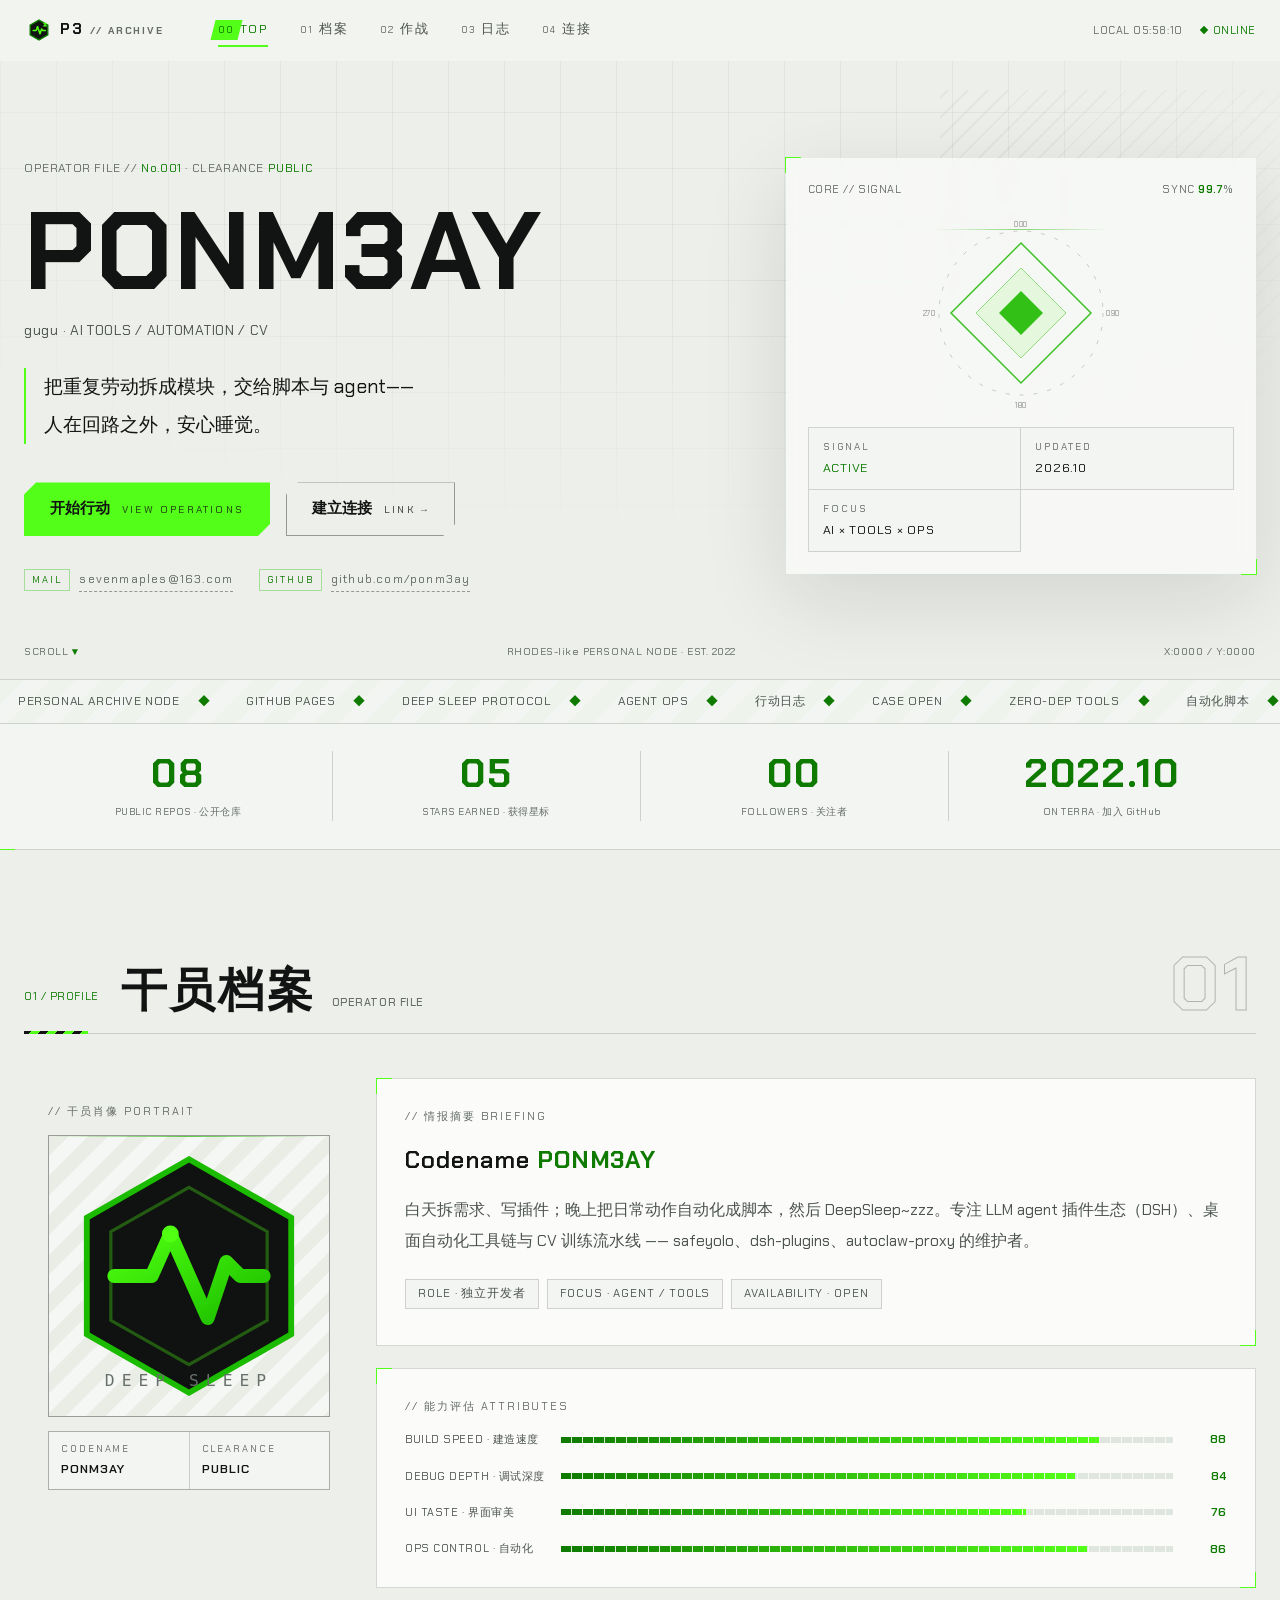
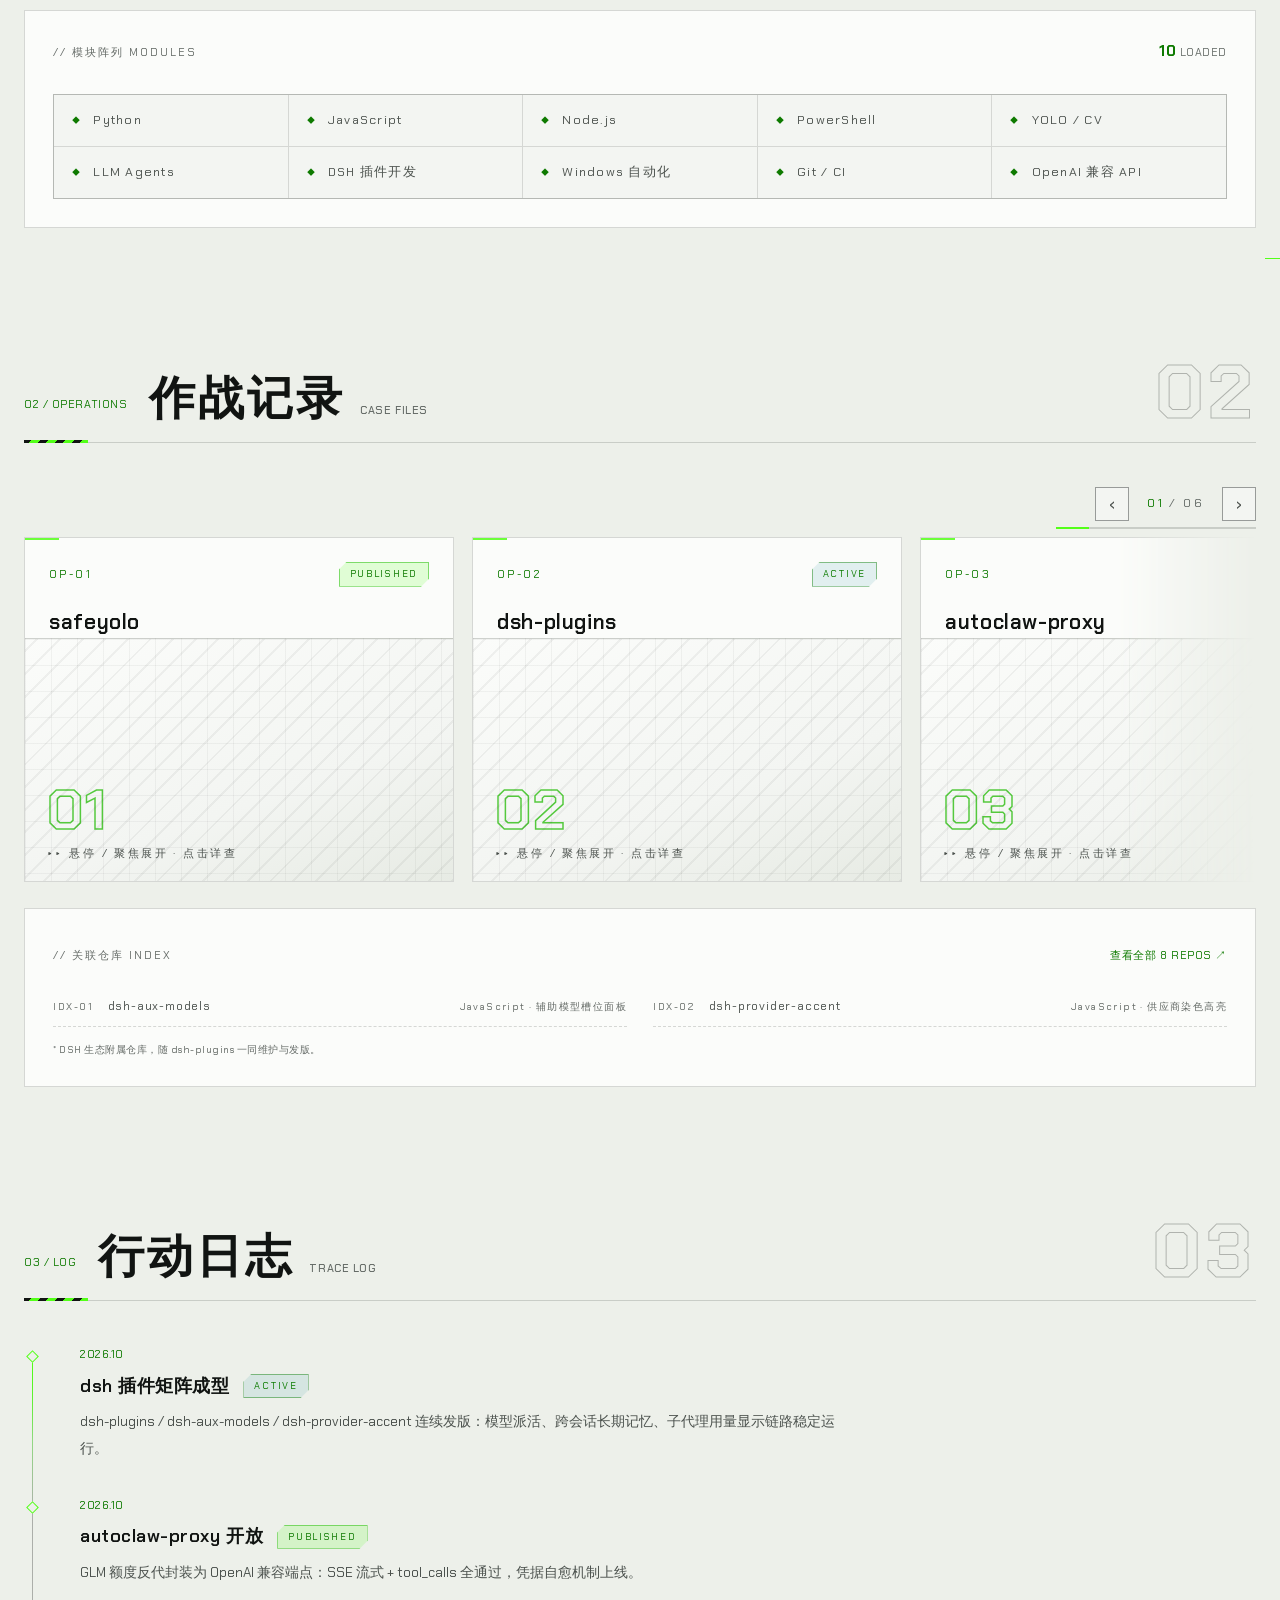
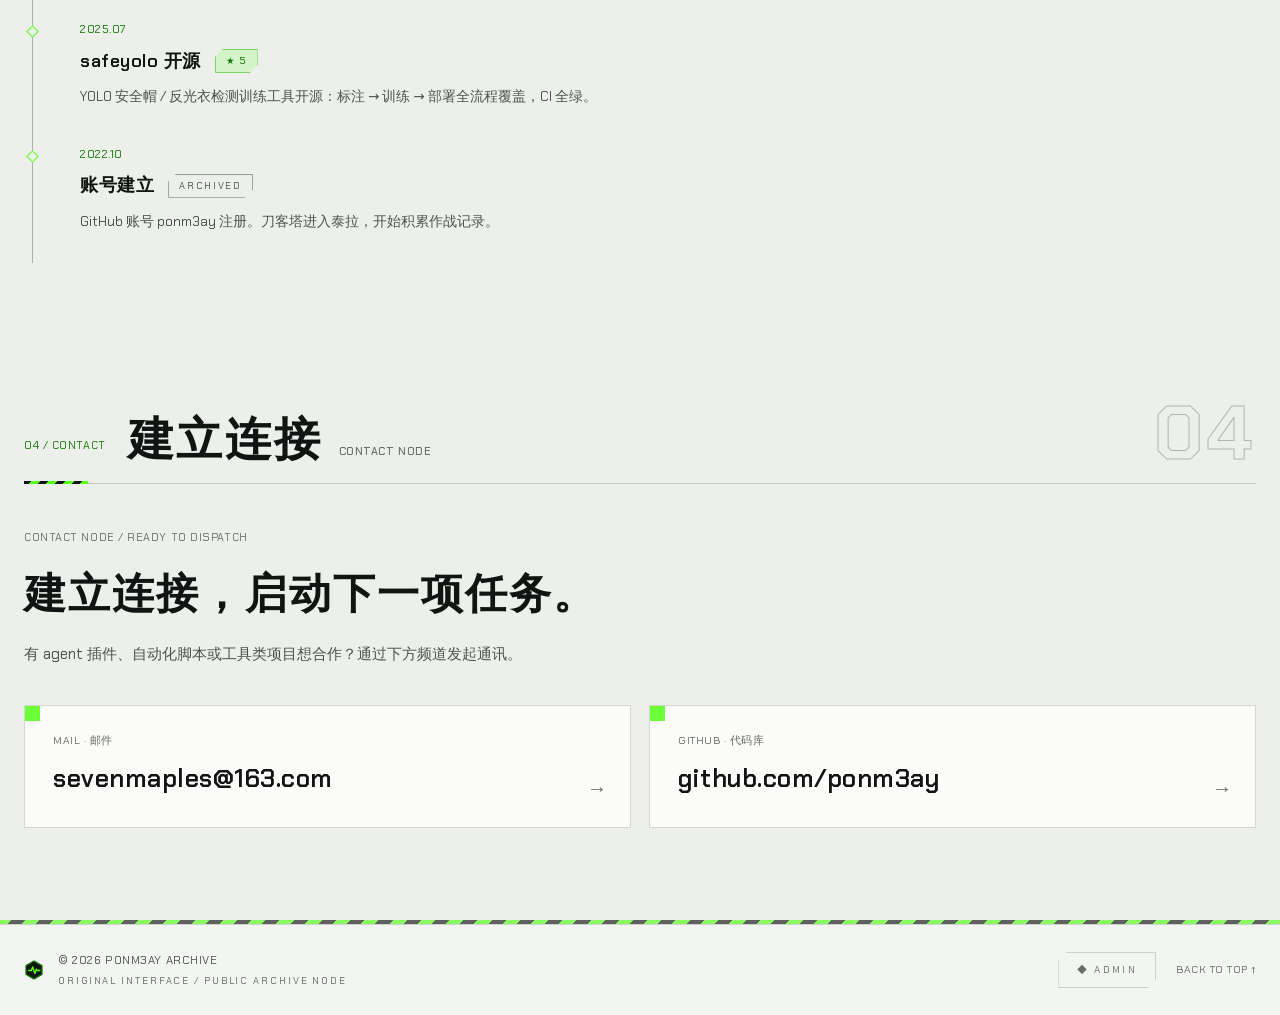
==== commit 4e34cf61: "R57: 按用户要求移除数据粒子(四层波浪响应保留并校正序号映射)" ====
--- a/index.html
+++ b/index.html
@@ -24,6 +24,11 @@
 </style>
 <link rel="stylesheet" href="assets/css/main.min.css" media="print" onload="this.media='all'">
 <noscript><link rel="stylesheet" href="assets/css/main.min.css"></noscript>
+
+<style id="p3-critical">:root{--bg0:#edf0ea;--bg1:#f3f5f2;--bg2:#fbfcfa;--bg3:#e7ebe4;--panel:#fbfcfa;--line:#11141229;--line-strong:#11141266;--text:#111412;--dim:#4c524e;--faint:#656b67;--ak:#53ff18;--ak-deep:#0e7a00;--ak-soft:#53ff1829;--cyan:#0c7c00;--cyan-soft:#007c8f1a;--red:#b34700;--red-soft:#ff6a001f;--ok:#0c7c00;--f-disp:"Chakra Petch","Microsoft YaHei","PingFang SC","Noto Sans SC",system-ui,sans-serif;--f-body:"Chakra Petch","Microsoft YaHei","PingFang SC","Noto Sans SC",system-ui,sans-serif;--f-mono:"Consolas","Chakra Petch","Microsoft YaHei","Courier New",monospace;--ease-out:cubic-bezier(.16,1,.3,1);--clip-btn:polygon(12px 0,100% 0,100% calc(100% - 12px),calc(100% - 12px)100%,0 100%,0 12px);--clip-btn-sm:polygon(8px 0,100% 0,100% calc(100% - 8px),calc(100% - 8px)100%,0 100%,0 8px)}*,*:before,*:after{box-sizing:border-box}html,html:focus-within{scroll-behavior:smooth}body{background:var(--bg0);color:var(--text);font-family:var(--f-body);-webkit-font-smoothing:antialiased;overflow-x:hidden;margin:0;font-size:16px;line-height:1.7}::selection{background:var(--ak);color:#111412}img{display:block;max-width:100%}a{color:inherit;text-decoration:none}button{cursor:pointer;font-family:inherit}h1,h2,h3,h4,p,dl,dd,ul{margin:0;padding:0}ul{list-style:none}:focus-visible{outline:2px solid var(--ak);outline-offset:3px}::-webkit-scrollbar{width:10px;height:8px}::-webkit-scrollbar-track{background:var(--bg0)}::-webkit-scrollbar-thumb{border:2px solid var(--bg0);background:#c2c8bf}::-webkit-scrollbar-thumb:hover{background:var(--ak-deep)}.mono{font-family:var(--f-mono);letter-spacing:.05em}.container{width:min(1240px,100% - 48px);margin-inline-start:auto;margin-inline-end:auto}@media (max-width:640px){.container{width:calc(100% - 36px)}}.noscript-note{background:var(--red-soft);border-bottom:1px solid var(--red);font-family:var(--f-mono);padding:12px 20px;font-size:13px}#boot{position:fixed;z-index:200;background:var(--bg0);display:flex;animation:.5s 5s forwards bootAutoHide;justify-content:center;align-items: center;inset:0}@keyframes bootAutoHide{to{opacity:0;visibility:hidden}}#boot.is-done{opacity:0;visibility:hidden;transition:opacity .45s,visibility .45s}.boot-inner{width:min(560px,86vw)}.boot-lines{color:var(--dim);min-height:150px;font-size:12.5px;line-height:2}.boot-lines .bl{opacity:0;animation:.12s forwards blIn}.boot-lines .bl b{color:var(--ak-deep);font-weight:600}.boot-lines .bl .ok{color:var(--ok)}@keyframes blIn{to{opacity:1}}.boot-bar{overflow:hidden;background:#dfe5df;height:3px;margin:18px 0 10px}.boot-bar i{display:block;background:linear-gradient(90deg,var(--ak-deep),var(--ak));width:0;height:100%;transition:width .18s}.boot-status{display:flex;color:var(--faint);letter-spacing:.15em;justify-content:space-between;font-size:11px}.boot-skip{border:1px solid var(--line-strong);color:var(--dim);letter-spacing:.2em;clip-path:var(--clip-btn-sm);background:0 0;margin-top:26px;padding:11px 20px;transition:all .2s;font-size:11px}.boot-skip:hover{border-color:var(--ak-deep);color:var(--ak-deep)}.scroll-progress{position:fixed;z-index:120;background:0 0;height:2px;top:0;left:0;right:0}.scroll-progress i{display:block;background:var(--ak);width:0;height:100%;box-shadow:0 0 8px #1fb90080}.btn{display:inline-flex;font-family:var(--f-disp);clip-path:var(--clip-btn);transition:transform .2s var(--ease-out),background .2s,color .2s,box-shadow .2s;position:relative;border:none;align-items: center;gap:12px;padding:14px 26px;font-size:15px;font-weight:600}.btn .btn-en{letter-spacing:.22em;opacity:.72;font-size:10px;font-weight:500}.btn-solid{background:var(--ak);color:#111412}.btn-solid:hover{transform:translateY(-2px);box-shadow:0 6px 22px #1fb9004d}.btn-solid:active{transform:translateY(0)}.btn-ghost{color:var(--text);box-shadow:inset 0 0 0 1px var(--line-strong);background:0 0}.btn-ghost:hover{color:var(--ak-deep);box-shadow:inset 0 0 0 1px var(--ak);transform:translateY(-2px)}.btn-danger{color:var(--red)}.btn-danger:hover{box-shadow:inset 0 0 0 1px var(--red);color:var(--red);transform:none}.panel{background:var(--panel);border:1px solid var(--line);position:relative;padding:28px}.bio-panel,.attrs-panel,.ops-index-panel,.modules-panel{transition:background-position .95s var(--ease-out),border-color .25s;background-image:linear-gradient(115deg,#0000 42%,#53ff1812 50%,#0000 58%);background-position:130% 0;background-repeat:no-repeat;background-size:230% 100%}.bio-panel:hover,.attrs-panel:hover,.ops-index-panel:hover,.modules-panel:hover{background-position:-70% 0;border-color:#1fb90073}.panel-corners:before,.panel-corners:after{content:"";position:absolute;border:1.5px solid var(--ak);pointer-events:none;width:16px;height:16px;transition:all .3s}.panel-corners:before{border-bottom:none;border-right:none;top:-1px;left:-1px}.panel-corners:after{border-top:none;border-left:none;bottom:-1px;right:-1px}.panel-corners:hover:before,.panel-corners:hover:after{width:24px;height:24px}.panel-tag{color:var(--faint);letter-spacing:.18em;margin-bottom:14px;font-size:11px}.panel-tag .attrs-note{display:inline-block;margin-left:10px}.chip{display:inline-block;color:var(--dim);border:1px solid var(--line);background:var(--bg1);letter-spacing:.08em;margin:0 8px 8px 0;padding:4px 12px;font-size:11.5px}.reveal{opacity:0;transition:opacity .8s var(--ease-out),transform .8s var(--ease-out);transform:translateY(26px)}.reveal.in{opacity:1;transform:none}body:not(.p3-admin) .is-todo,body:not(.p3-admin) .admin-only{display:none!important}.nav{position:fixed;z-index:110;backdrop-filter:blur(12px);background:#f3f5f2db;border-bottom:1px solid #0000;transition:border-color .3s;top:0;left:0;right:0}.nav.is-scrolled{border-bottom-color:var(--line)}.nav-inner{display:flex;align-items: center;gap:28px;height:60px}.nav-logo{display:flex;color:var(--text);align-self:stretch;align-items: center;gap:10px;padding:0 4px}.nav-logo-mark{color:var(--ak-deep);width:22px;height:22px}.nav-logo-text{letter-spacing:.12em;font-size:15px;font-weight:700}.nav-logo-sub{color:var(--faint);letter-spacing:.18em;margin-left:6px;font-size:10px}.nav-links{display:flex;gap:4px;margin-left:8px}.nav-link{position:relative;display:flex;color:var(--dim);letter-spacing:.1em;align-items:baseline;gap:6px;padding:8px 14px;transition:color .2s;font-size:12.5px}.nav-link i{color:var(--faint);position:relative;z-index:1;transition:color .2s;font-size:9.5px;font-style:normal}.nav-link i:before{content:"";position:absolute;background:var(--ak);z-index:-1;opacity:0;transition:transform .32s var(--ease-out),opacity .28s ease;inset:-2px -5px;transform:translate(-9px)skew(-14deg)}.nav-link:hover i:before,.nav-link.is-active i:before{opacity:1;transform:translate(0)skew(-14deg)}.nav-link:hover i,.nav-link.is-active i{color:#111412}.nav-link:hover{color:var(--text)}.nav-link.is-active,.nav-link.is-active i{color:var(--ak-deep)}.nav-link:after{content:"";position:absolute;background:var(--ak);transform-origin:left;transition:transform .28s var(--ease-out);height:1.5px;bottom:2px;left:14px;right:14px;transform:scaleX(0)}.nav-link.is-active:after{transform:scaleX(1)}
+</style>
+
+
 <style id="p3-critical">:root{--bg0:#edf0ea;--bg1:#f3f5f2;--bg2:#fbfcfa;--bg3:#e7ebe4;--panel:#fbfcfa;--line:#11141229;--line-strong:#11141266;--text:#111412;--dim:#4c524e;--faint:#656b67;--ak:#53ff18;--ak-deep:#0e7a00;--ak-soft:#53ff1829;--cyan:#0c7c00;--cyan-soft:#007c8f1a;--red:#b34700;--red-soft:#ff6a001f;--ok:#0c7c00;--f-disp:"Chakra Petch","Microsoft YaHei","PingFang SC","Noto Sans SC",system-ui,sans-serif;--f-body:"Chakra Petch","Microsoft YaHei","PingFang SC","Noto Sans SC",system-ui,sans-serif;--f-mono:"Consolas","Chakra Petch","Microsoft YaHei","Courier New",monospace;--ease-out:cubic-bezier(.16,1,.3,1);--clip-btn:polygon(12px 0,100% 0,100% calc(100% - 12px),calc(100% - 12px)100%,0 100%,0 12px);--clip-btn-sm:polygon(8px 0,100% 0,100% calc(100% - 8px),calc(100% - 8px)100%,0 100%,0 8px)}*,*:before,*:after{box-sizing:border-box}html,html:focus-within{scroll-behavior:smooth}body{background:var(--bg0);color:var(--text);font-family:var(--f-body);-webkit-font-smoothing:antialiased;overflow-x:hidden;margin:0;font-size:16px;line-height:1.7}::selection{background:var(--ak);color:#111412}img{display:block;max-width:100%}a{color:inherit;text-decoration:none}button{cursor:pointer;font-family:inherit}h1,h2,h3,h4,p,dl,dd,ul{margin:0;padding:0}ul{list-style:none}:focus-visible{outline:2px solid var(--ak);outline-offset:3px}::-webkit-scrollbar{width:10px;height:8px}::-webkit-scrollbar-track{background:var(--bg0)}::-webkit-scrollbar-thumb{border:2px solid var(--bg0);background:#c2c8bf}::-webkit-scrollbar-thumb:hover{background:var(--ak-deep)}.mono{font-family:var(--f-mono);letter-spacing:.05em}.container{width:min(1240px,100% - 48px);margin-inline-start:auto;margin-inline-end:auto}@media (max-width:640px){.container{width:calc(100% - 36px)}}.noscript-note{background:var(--red-soft);border-bottom:1px solid var(--red);font-family:var(--f-mono);padding:12px 20px;font-size:13px}#boot{position:fixed;z-index:200;background:var(--bg0);display:flex;animation:.5s 5s forwards bootAutoHide;justify-content:center;align-items: center;inset:0}@keyframes bootAutoHide{to{opacity:0;visibility:hidden}}#boot.is-done{opacity:0;visibility:hidden;transition:opacity .45s,visibility .45s}.boot-inner{width:min(560px,86vw)}.boot-lines{color:var(--dim);min-height:150px;font-size:12.5px;line-height:2}.boot-lines .bl{opacity:0;animation:.12s forwards blIn}.boot-lines .bl b{color:var(--ak-deep);font-weight:600}.boot-lines .bl .ok{color:var(--ok)}@keyframes blIn{to{opacity:1}}.boot-bar{overflow:hidden;background:#dfe5df;height:3px;margin:18px 0 10px}.boot-bar i{display:block;background:linear-gradient(90deg,var(--ak-deep),var(--ak));width:0;height:100%;transition:width .18s}.boot-status{display:flex;color:var(--faint);letter-spacing:.15em;justify-content:space-between;font-size:11px}.boot-skip{border:1px solid var(--line-strong);color:var(--dim);letter-spacing:.2em;clip-path:var(--clip-btn-sm);background:0 0;margin-top:26px;padding:11px 20px;transition:all .2s;font-size:11px}.boot-skip:hover{border-color:var(--ak-deep);color:var(--ak-deep)}.scroll-progress{position:fixed;z-index:120;background:0 0;height:2px;top:0;left:0;right:0}.scroll-progress i{display:block;background:var(--ak);width:0;height:100%;box-shadow:0 0 8px #1fb90080}.btn{display:inline-flex;font-family:var(--f-disp);clip-path:var(--clip-btn);transition:transform .2s var(--ease-out),background .2s,color .2s,box-shadow .2s;position:relative;border:none;align-items: center;gap:12px;padding:14px 26px;font-size:15px;font-weight:600}.btn .btn-en{letter-spacing:.22em;opacity:.72;font-size:10px;font-weight:500}.btn-solid{background:var(--ak);color:#111412}.btn-solid:hover{transform:translateY(-2px);box-shadow:0 6px 22px #1fb9004d}.btn-solid:active{transform:translateY(0)}.btn-ghost{color:var(--text);box-shadow:inset 0 0 0 1px var(--line-strong);background:0 0}.btn-ghost:hover{color:var(--ak-deep);box-shadow:inset 0 0 0 1px var(--ak);transform:translateY(-2px)}.btn-danger{color:var(--red)}.btn-danger:hover{box-shadow:inset 0 0 0 1px var(--red);color:var(--red);transform:none}.panel{background:var(--panel);border:1px solid var(--line);position:relative;padding:28px}.bio-panel,.attrs-panel,.ops-index-panel,.modules-panel{transition:background-position .95s var(--ease-out),border-color .25s;background-image:linear-gradient(115deg,#0000 42%,#53ff1812 50%,#0000 58%);background-position:130% 0;background-repeat:no-repeat;background-size:230% 100%}.bio-panel:hover,.attrs-panel:hover,.ops-index-panel:hover,.modules-panel:hover{background-position:-70% 0;border-color:#1fb90073}.panel-corners:before,.panel-corners:after{content:"";position:absolute;border:1.5px solid var(--ak);pointer-events:none;width:16px;height:16px;transition:all .3s}.panel-corners:before{border-bottom:none;border-right:none;top:-1px;left:-1px}.panel-corners:after{border-top:none;border-left:none;bottom:-1px;right:-1px}.panel-corners:hover:before,.panel-corners:hover:after{width:24px;height:24px}.panel-tag{color:var(--faint);letter-spacing:.18em;margin-bottom:14px;font-size:11px}.panel-tag .attrs-note{display:inline-block;margin-left:10px}.chip{display:inline-block;color:var(--dim);border:1px solid var(--line);background:var(--bg1);letter-spacing:.08em;margin:0 8px 8px 0;padding:4px 12px;font-size:11.5px}.reveal{opacity:0;transition:opacity .8s var(--ease-out),transform .8s var(--ease-out);transform:translateY(26px)}.reveal.in{opacity:1;transform:none}body:not(.p3-admin) .is-todo,body:not(.p3-admin) .admin-only{display:none!important}.nav{position:fixed;z-index:110;backdrop-filter:blur(12px);background:#f3f5f2db;border-bottom:1px solid #0000;transition:border-color .3s;top:0;left:0;right:0}.nav.is-scrolled{border-bottom-color:var(--line)}.nav-inner{display:flex;align-items: center;gap:28px;height:60px}.nav-logo{display:flex;color:var(--text);align-self:stretch;align-items: center;gap:10px;padding:0 4px}.nav-logo-mark{color:var(--ak-deep);width:22px;height:22px}.nav-logo-text{letter-spacing:.12em;font-size:15px;font-weight:700}.nav-logo-sub{color:var(--faint);letter-spacing:.18em;margin-left:6px;font-size:10px}.nav-links{display:flex;gap:4px;margin-left:8px}.nav-link{position:relative;display:flex;color:var(--dim);letter-spacing:.1em;align-items:baseline;gap:6px;padding:8px 14px;transition:color .2s;font-size:12.5px}.nav-link i{color:var(--faint);position:relative;z-index:1;transition:color .2s;font-size:9.5px;font-style:normal}.nav-link i:before{content:"";position:absolute;background:var(--ak);z-index:-1;opacity:0;transition:transform .32s var(--ease-out),opacity .28s ease;inset:-2px -5px;transform:translate(-9px)skew(-14deg)}.nav-link:hover i:before,.nav-link.is-active i:before{opacity:1;transform:translate(0)skew(-14deg)}.nav-link:hover i,.nav-link.is-active i{color:#111412}.nav-link:hover{color:var(--text)}.nav-link.is-active,.nav-link.is-active i{color:var(--ak-deep)}.nav-link:after{content:"";position:absolute;background:var(--ak);transform-origin:left;transition:transform .28s var(--ease-out);height:1.5px;bottom:2px;left:14px;right:14px;transform:scaleX(0)}.nav-link.is-active:after{transform:scaleX(1)}
 </style>
 
@@ -120,12 +125,6 @@
               <g class="boom-l"><g class="core-mid">
                 <path d="M100 55 145 100 100 145 55 100Z" fill="rgba(83,255,24,.10)" stroke="rgba(31,185,0,.45)" stroke-width="1"/>
               </g></g>
-              <!-- 数据粒子：信号包沿外菱形边巡航，双击时爆闪 -->
-              <g class="boom-l">
-                <circle class="orb orb1" r="2.6" fill="#53ff18"/>
-                <circle class="orb orb2" r="2" fill="#1fb900"/>
-                <circle class="orb orb3" r="1.7" fill="#53ff18"/>
-              </g>
               <!-- 中心实心（心跳）—— 第 1 波（最内先动） -->
               <g class="boom-l"><path class="core-heart" d="M100 78 122 100 100 122 78 100Z" fill="rgba(31,185,0,.9)"/></g>
               <g class="mono core-label" fill="rgba(17,20,18,.5)" font-size="7" font-family="monospace">
@@ -399,5 +398,8 @@
 
 
 
+
+
+
 </body>
 </html>
--- a/assets/css/main.min.css
+++ b/assets/css/main.min.css
@@ -1 +1 @@
-:root{--bg0:#edf0ea;--bg1:#f3f5f2;--bg2:#fbfcfa;--bg3:#e7ebe4;--panel:#fbfcfa;--line:#11141229;--line-strong:#11141266;--text:#111412;--dim:#4c524e;--faint:#656b67;--ak:#53ff18;--ak-deep:#0e7a00;--ak-soft:#53ff1829;--cyan:#0c7c00;--cyan-soft:#007c8f1a;--red:#b34700;--red-soft:#ff6a001f;--ok:#0c7c00;--f-disp:"Chakra Petch","Microsoft YaHei","PingFang SC","Noto Sans SC",system-ui,sans-serif;--f-body:"Chakra Petch","Microsoft YaHei","PingFang SC","Noto Sans SC",system-ui,sans-serif;--f-mono:"Consolas","Chakra Petch","Microsoft YaHei","Courier New",monospace;--ease-out:cubic-bezier(.16,1,.3,1);--clip-btn:polygon(12px 0,100% 0,100% calc(100% - 12px),calc(100% - 12px)100%,0 100%,0 12px);--clip-btn-sm:polygon(8px 0,100% 0,100% calc(100% - 8px),calc(100% - 8px)100%,0 100%,0 8px)}*,*:before,*:after{box-sizing:border-box}html,html:focus-within{scroll-behavior:smooth}body{background:var(--bg0);color:var(--text);font-family:var(--f-body);-webkit-font-smoothing:antialiased;overflow-x:hidden;margin:0;font-size:16px;line-height:1.7}::selection{background:var(--ak);color:#111412}img{display:block;max-width:100%}a{color:inherit;text-decoration:none}button{cursor:pointer;font-family:inherit}h1,h2,h3,h4,p,dl,dd,ul{margin:0;padding:0}ul{list-style:none}:focus-visible{outline:2px solid var(--ak);outline-offset:3px}::-webkit-scrollbar{width:10px;height:8px}::-webkit-scrollbar-track{background:var(--bg0)}::-webkit-scrollbar-thumb{border:2px solid var(--bg0);background:#c2c8bf}::-webkit-scrollbar-thumb:hover{background:var(--ak-deep)}.mono{font-family:var(--f-mono);letter-spacing:.05em}.container{width:min(1240px,100% - 48px);margin-inline-start:auto;margin-inline-end:auto}@media (max-width:640px){.container{width:calc(100% - 36px)}}.noscript-note{background:var(--red-soft);border-bottom:1px solid var(--red);font-family:var(--f-mono);padding:12px 20px;font-size:13px}#boot{position:fixed;z-index:200;background:var(--bg0);display:flex;animation:.5s 5s forwards bootAutoHide;justify-content:center;align-items: center;inset:0}@keyframes bootAutoHide{to{opacity:0;visibility:hidden}}#boot.is-done{opacity:0;visibility:hidden;transition:opacity .45s,visibility .45s}.boot-inner{width:min(560px,86vw)}.boot-lines{color:var(--dim);min-height:150px;font-size:12.5px;line-height:2}.boot-lines .bl{opacity:0;animation:.12s forwards blIn}.boot-lines .bl b{color:var(--ak-deep);font-weight:600}.boot-lines .bl .ok{color:var(--ok)}@keyframes blIn{to{opacity:1}}.boot-bar{overflow:hidden;background:#dfe5df;height:3px;margin:18px 0 10px}.boot-bar i{display:block;background:linear-gradient(90deg,var(--ak-deep),var(--ak));width:0;height:100%;transition:width .18s}.boot-status{display:flex;color:var(--faint);letter-spacing:.15em;justify-content:space-between;font-size:11px}.boot-skip{border:1px solid var(--line-strong);color:var(--dim);letter-spacing:.2em;clip-path:var(--clip-btn-sm);background:0 0;margin-top:26px;padding:11px 20px;transition:all .2s;font-size:11px}.boot-skip:hover{border-color:var(--ak-deep);color:var(--ak-deep)}.scroll-progress{position:fixed;z-index:120;background:0 0;height:2px;top:0;left:0;right:0}.scroll-progress i{display:block;background:var(--ak);width:0;height:100%;box-shadow:0 0 8px #1fb90080}.btn{display:inline-flex;font-family:var(--f-disp);clip-path:var(--clip-btn);transition:transform .2s var(--ease-out),background .2s,color .2s,box-shadow .2s;position:relative;border:none;align-items: center;gap:12px;padding:14px 26px;font-size:15px;font-weight:600}.btn .btn-en{letter-spacing:.22em;opacity:.72;font-size:10px;font-weight:500}.btn-solid{background:var(--ak);color:#111412}.btn-solid:hover{transform:translateY(-2px);box-shadow:0 6px 22px #1fb9004d}.btn-solid:active{transform:translateY(0)}.btn-ghost{color:var(--text);box-shadow:inset 0 0 0 1px var(--line-strong);background:0 0}.btn-ghost:hover{color:var(--ak-deep);box-shadow:inset 0 0 0 1px var(--ak);transform:translateY(-2px)}.btn-danger{color:var(--red)}.btn-danger:hover{box-shadow:inset 0 0 0 1px var(--red);color:var(--red);transform:none}.panel{background:var(--panel);border:1px solid var(--line);position:relative;padding:28px}.bio-panel,.attrs-panel,.ops-index-panel,.modules-panel{transition:background-position .95s var(--ease-out),border-color .25s;background-image:linear-gradient(115deg,#0000 42%,#53ff1812 50%,#0000 58%);background-position:130% 0;background-repeat:no-repeat;background-size:230% 100%}.bio-panel:hover,.attrs-panel:hover,.ops-index-panel:hover,.modules-panel:hover{background-position:-70% 0;border-color:#1fb90073}.panel-corners:before,.panel-corners:after{content:"";position:absolute;border:1.5px solid var(--ak);pointer-events:none;width:16px;height:16px;transition:all .3s}.panel-corners:before{border-bottom:none;border-right:none;top:-1px;left:-1px}.panel-corners:after{border-top:none;border-left:none;bottom:-1px;right:-1px}.panel-corners:hover:before,.panel-corners:hover:after{width:24px;height:24px}.panel-tag{color:var(--faint);letter-spacing:.18em;margin-bottom:14px;font-size:11px}.panel-tag .attrs-note{display:inline-block;margin-left:10px}.chip{display:inline-block;color:var(--dim);border:1px solid var(--line);background:var(--bg1);letter-spacing:.08em;margin:0 8px 8px 0;padding:4px 12px;font-size:11.5px}.reveal{opacity:0;transition:opacity .8s var(--ease-out),transform .8s var(--ease-out);transform:translateY(26px)}.reveal.in{opacity:1;transform:none}body:not(.p3-admin) .is-todo,body:not(.p3-admin) .admin-only{display:none!important}.nav{position:fixed;z-index:110;backdrop-filter:blur(12px);background:#f3f5f2db;border-bottom:1px solid #0000;transition:border-color .3s;top:0;left:0;right:0}.nav.is-scrolled{border-bottom-color:var(--line)}.nav-inner{display:flex;align-items: center;gap:28px;height:60px}.nav-logo{display:flex;color:var(--text);align-self:stretch;align-items: center;gap:10px;padding:0 4px}.nav-logo-mark{color:var(--ak-deep);width:22px;height:22px}.nav-logo-text{letter-spacing:.12em;font-size:15px;font-weight:700}.nav-logo-sub{color:var(--faint);letter-spacing:.18em;margin-left:6px;font-size:10px}.nav-links{display:flex;gap:4px;margin-left:8px}.nav-link{position:relative;display:flex;color:var(--dim);letter-spacing:.1em;align-items:baseline;gap:6px;padding:8px 14px;transition:color .2s;font-size:12.5px}.nav-link i{color:var(--faint);position:relative;z-index:1;transition:color .2s;font-size:9.5px;font-style:normal}.nav-link i:before{content:"";position:absolute;background:var(--ak);z-index:-1;opacity:0;transition:transform .32s var(--ease-out),opacity .28s ease;inset:-2px -5px;transform:translate(-9px)skew(-14deg)}.nav-link:hover i:before,.nav-link.is-active i:before{opacity:1;transform:translate(0)skew(-14deg)}.nav-link:hover i,.nav-link.is-active i{color:#111412}.nav-link:hover{color:var(--text)}.nav-link.is-active,.nav-link.is-active i{color:var(--ak-deep)}.nav-link:after{content:"";position:absolute;background:var(--ak);transform-origin:left;transition:transform .28s var(--ease-out);height:1.5px;bottom:2px;left:14px;right:14px;transform:scaleX(0)}.nav-link.is-active:after{transform:scaleX(1)}.nav-right{display:flex;color:var(--faint);letter-spacing:.14em;align-items: center;gap:18px;margin-left:auto;font-size:11px}.nav-clock{text-align:right;min-width:104px}.nav-online{display:flex;color:var(--ok);align-items: center;gap:6px}.dot{background:var(--ok);animation:2s infinite dotPulse;border-radius:0;width:6px;height:6px;transform:rotate(45deg)}@keyframes dotPulse{0%,to{opacity:1}50%{opacity:.35}}.nav-burger{display:none;border:1px solid var(--line-strong);background:0 0;flex-direction:column;justify-content:center;align-items: center;gap:4px;width:42px;height:38px}.nav-burger span{display:block;background:var(--text);width:16px;height:1.5px;transition:all .25s}.nav-burger[aria-expanded=true] span:first-child{transform:translateY(5.5px)rotate(45deg)}.nav-burger[aria-expanded=true] span:nth-child(2){opacity:0}.nav-burger[aria-expanded=true] span:nth-child(3){transform:translateY(-5.5px)rotate(-45deg)}@media (max-width:920px){.nav-clock{display:none}.nav-burger{display:flex}.nav-links{position:fixed;border-bottom:1px solid var(--line);opacity:0;visibility:hidden;pointer-events:none;transition:.28s var(--ease-out);background:#f3f5f2f7;flex-direction:column;gap:0;padding:8px 24px 16px;top:60px;left:0;right:0;transform:translateY(-8px)}.nav-links.is-open{opacity:1;visibility:visible;pointer-events:auto;transform:none}.nav-link{border-bottom:1px solid var(--line);padding:12px 4px;font-size:14px}.nav-link:after{display:none}}.hero{position:relative;overflow:hidden;padding:158px 0 0}.hero-bg{position:absolute;pointer-events:none;mask-image:radial-gradient(90% 80% at 50% 20%,#000 30%,#0000 75%);background-color:#0000;background-image:linear-gradient(#1114120d 1px,#0000 1px),linear-gradient(90deg,#1114120d 1px,#0000 1px);background-position:0 0,0 0;background-repeat:repeat,repeat;background-size:56px 56px;background-attachment:scroll,scroll;background-origin:padding-box,padding-box;background-clip:border-box,border-box;inset:0}.hero-bg:after{content:"";position:absolute;background:repeating-linear-gradient(-45deg,#1114120a 0 2px,#0000 2px 14px);width:480px;height:480px;top:90px;right:-140px;transform:rotate(0)}.hero-grid{display:grid;grid-template-columns:minmax(0,1.5fr)minmax(320px,1fr);position:relative;align-items: start;gap:56px}.hero-file{color:var(--faint);letter-spacing:.24em;margin-bottom:18px;font-size:12px}.hero-file span{color:var(--ak-deep)}.hero-name{font-family:var(--f-disp);letter-spacing:.01em;color:var(--text);margin:0 0 10px;font-size:clamp(52px,8.6vw,118px);font-weight:700;line-height:1.02}.hero-sub{color:var(--dim);letter-spacing:.2em;margin-bottom:26px;font-size:14px}.hero-mission{color:var(--text);opacity:.9;border-left:2px solid var(--ak);max-width:34em;margin-bottom:38px;padding-left:18px;font-size:clamp(16px,1.6vw,19px);line-height:2}.hero-cta{display:flex;flex-wrap:wrap;gap:16px}.hero-quick{display:flex;flex-wrap:wrap;gap:26px;margin-top:26px}.hq-link{display:flex;color:var(--faint);letter-spacing:.1em;align-items:baseline;gap:9px;padding:7px 0;transition:color .2s;font-size:12px}.hq-link i{color:var(--ak-deep);letter-spacing:.22em;border:1px solid #1fb90059;padding:2px 7px;font-size:9.5px;font-style:normal}.hq-link span{border-bottom:1px dashed var(--line-strong);padding-bottom:2px}.hq-link:hover{color:var(--text)}.hq-link:hover span{border-bottom-color:var(--ak-deep)}.glitch{position:relative;display:inline-block}.glitch:before,.glitch:after{content:attr(data-text);position:absolute;opacity:0;pointer-events:none;white-space:nowrap;inset:0}.glitch.glitch-on:before{opacity:.85;color:var(--cyan);animation:.38s steps(3,end) both glA}.glitch.glitch-on:after{opacity:.85;color:var(--red);animation:.42s steps(3,end) both glB}@keyframes glA{0%{clip-path:inset(12% 0 62% 0);transform:translate(-5px,-2px)}50%{clip-path:inset(58% 0 8% 0);transform:translate(3px,1px)}to{clip-path:inset(30% 0 40% 0);transform:translate(-2px);opacity:0}}@keyframes glB{0%{clip-path:inset(66% 0 6% 0);transform:translate(4px,2px)}50%{clip-path:inset(10% 0 70% 0);transform:translate(-3px,-1px)}to{clip-path:inset(45% 0 30% 0);transform:translate(2px);opacity:0}}.hero-aside{display:flex;flex-direction:column;gap:18px}.status-card{backdrop-filter:blur(8px);background:#ffffff8a;padding:22px;box-shadow:0 24px 80px #1114121f}.status-head{display:flex;color:var(--faint);letter-spacing:.16em;justify-content:space-between;margin-bottom:14px;font-size:11px}.status-head .sync b{color:var(--ak-deep);font-weight:600}.core-visual{position:relative;cursor:pointer;width:200px;margin:0 auto 14px}.core-visual:after{content:"";position:absolute;border:1.5px solid var(--ak);opacity:0;pointer-events:none;inset:0;transform:scale(.85)}.core-visual.core-pulse:after{animation:.7s ease-out 2 corePulse}@keyframes corePulse{0%{opacity:.9;transform:scale(.82)}to{opacity:0;transform:scale(1.4)}}.core-visual svg{display:block;width:100%;height:auto}.core-spin{transform-box:fill-box;transform-origin:center;animation:22s linear infinite spin}.core-ring{transform-box:fill-box;transform-origin:center;animation:46s linear infinite spinRev}.core-mid{transform-box:fill-box;transform-origin:center;animation:13s linear infinite spinRev}.core-heart{transform-box:fill-box;transform-origin:center;animation:2.4s ease-in-out infinite heartBeat}.boom-l{transform-box:fill-box;transform-origin:center}.core-visual.core-boom .boom-l{animation:boomWave .9s var(--ease-out)both}.core-visual.core-boom .boom-l:nth-of-type(5){animation-delay:0s}.core-visual.core-boom .boom-l:nth-of-type(4){animation-delay:70ms}.core-visual.core-boom .boom-l:nth-of-type(3){animation-delay:.14s}.core-visual.core-boom .boom-l:nth-of-type(2){animation-delay:.21s}.core-visual.core-boom .boom-l:first-of-type{animation-delay:.28s}.core-visual.core-boom .boom-l:nth-of-type(4) .orb{filter:brightness(2.4)}@keyframes boomWave{0%{transform:scale(1)}38%{transform:scale(1.17)}to{transform:scale(1)}}@keyframes heartBeat{0%,to{transform:scale(1)}50%{transform:scale(1.14)}}.orb{offset-path:path("M100 30 170 100 100 170 30 100Z");offset-rotate:0deg}.orb1{animation:7s linear infinite orbRun}.orb2{animation:10s linear infinite orbRun;animation-delay:-3.4s}.orb3{animation:13s linear infinite orbRun;animation-delay:-8s}@keyframes orbRun{0%{offset-distance:0%}to{offset-distance:100%}}.core-visual:before{content:"";position:absolute;border:1.5px solid var(--ak);opacity:0;pointer-events:none;animation:6s ease-out infinite corePulse;inset:0;transform:scale(.85)}.core-visual:hover .core-ring{stroke:#53ff188c}.core-visual:hover .core-scan{animation-duration:1.4s}@keyframes spin{to{transform:rotate(360deg)}}@keyframes spinRev{to{transform:rotate(-360deg)}}.core-scan{position:absolute;animation:3.4s ease-in-out infinite coreScan;opacity:.8;background:linear-gradient(90deg,#0000,#1fb900a6,#0000);height:1.5px;top:8%;left:6%;right:6%}@keyframes coreScan{0%,to{top:8%}50%{top:90%}}.status-grid{display:grid;grid-template-columns:1fr 1fr;border:1px solid var(--line);border-width:1px 0 0 1px}.status-grid>div{background:var(--bg1);border-right:1px solid var(--line);border-bottom:1px solid var(--line);padding:10px 14px}.status-grid dt{color:var(--faint);letter-spacing:.2em;margin-bottom:3px;font-size:10px}.status-grid dd{color:var(--text);letter-spacing:.06em;white-space:nowrap;overflow:hidden;text-overflow:ellipsis;font-size:12.5px}.status-grid dd.ok{color:var(--ok)}@keyframes avatarScan{0%{top:0}to{top:100%}}.hero-foot{display:flex;color:var(--faint);letter-spacing:.2em;justify-content:space-between;align-items: center;padding:44px 0 18px;font-size:10.5px}.hero-foot b{color:var(--ak-deep);animation:1.6s ease-in-out infinite bob;display:inline-block}@keyframes bob{0%,to{transform:translateY(0)}50%{transform:translateY(4px)}}@media (max-width:720px){.hero-foot-mid{display:none}}@media (max-width:1024px){.hero{padding-top:128px}.hero-grid{grid-template-columns:1fr;gap:44px}.hero-aside{max-width:480px}}.ticker{border-block:1px solid var(--line);background:var(--bg1);overflow:hidden;position:relative;padding:11px 0}.ticker:before{content:"";position:absolute;pointer-events:none;background:repeating-linear-gradient(-45deg,#0000 0 18px,#1fb90006 18px 36px);inset:0}.ticker-track{display:flex;animation:36s linear infinite tick;color:var(--dim);letter-spacing:.22em;gap:0;width:max-content;font-size:12px}.ticker:hover .ticker-track{animation-play-state:paused}.ticker-track span{white-space:nowrap;padding:0 18px}.ticker-track em{color:var(--ak-deep);padding-right:18px;font-style:normal}@keyframes tick{to{transform:translate(-50%)}}.stats{border-bottom:1px solid var(--line);background:var(--bg1)}.stats-grid{display:grid;grid-template-columns:repeat(4,1fr)}.stat{text-align:center;position:relative;padding:26px 10px;transition:background .3s}.stat:hover{background:#53ff180f}.stat:hover .stat-num{text-shadow:0 0 18px #53ff1873;transform:translateY(-3px)}.stat-num{display:inline-block;transition:transform .3s var(--ease-out),text-shadow .3s}.stat+.stat:before{content:"";position:absolute;background:var(--line);width:1px;top:22%;bottom:22%;left:0}.stat-num{display:block;color:var(--ak-deep);letter-spacing:.04em;font-size:clamp(26px,3.2vw,40px);font-weight:700;line-height:1.15}.stat-label{color:var(--faint);letter-spacing:.18em;font-size:10px}@media (max-width:760px){.stats-grid{grid-template-columns:1fr 1fr}.stat:nth-child(3):before{display:none}}.sec{position:relative;padding:104px 0 30px}.sec-head{display:flex;position:relative;border-bottom:1px solid var(--line);align-items: flex-end;gap:22px;margin-bottom:44px;padding-bottom:18px}.sec-head .sec-index,.sec-head .sec-title,.sec-head .sec-en{opacity:0;transition:opacity .55s var(--ease-out),transform .55s var(--ease-out);transform:translate(-18px)}.sec-head .sec-num{clip-path:inset(0 100% 0 0);opacity:0;transition:clip-path .9s var(--ease-out).25s,opacity .3s ease .25s}.sec-head.in .sec-index{opacity:1;transition-delay:50ms;transform:none}.sec-head.in .sec-title{opacity:1;transition-delay:.16s;transform:none}.sec-head.in .sec-en{opacity:1;transition-delay:.3s;transform:none}.sec-head.in .sec-num{clip-path:inset(0 0 0 0);opacity:1}.sec-head.in:after{animation:hazardGrow .6s var(--ease-out).45s both}@keyframes hazardGrow{0%{width:0}to{width:64px}}.timeline .rail{position:absolute;background:linear-gradient(180deg,var(--ak)0,#1fb90040 90px,var(--line)160px,var(--line));transform-origin:top;transition:transform 1.3s var(--ease-out).15s;width:1px;top:6px;bottom:6px;left:8px;transform:scaleY(0)}.timeline.grown .rail{transform:scaleY(1)}.timeline .log-item{opacity:0;transition:opacity .6s var(--ease-out)calc(var(--i)*90ms + .2s),transform .6s var(--ease-out)calc(var(--i)*90ms + .2s);transform:translate(-16px)}.timeline.grown .log-item{opacity:1;transform:none}.reveal.in .op-veil{animation:veilClose 1s var(--ease-out)calc(var(--i)*.13s + .35s)both}@keyframes veilClose{0%{transform:translate(103%)}to{transform:translate(0)}}.sec-index{color:var(--ak-deep);letter-spacing:.3em;margin-bottom:10px;font-size:11px}.sec-title{font-family:var(--f-disp);letter-spacing:.06em;display:flex;flex-wrap:wrap;align-items:baseline;gap:16px;font-size:clamp(30px,4vw,46px);font-weight:700;line-height:1.1}.sec-cn{white-space:nowrap}.sec-en{color:var(--faint);letter-spacing:.34em;font-size:11px;font-weight:500}.sec-num{color:#0000;-webkit-text-stroke:1px #11141247;user-select:none;margin-left:auto;font-size:clamp(48px,6vw,84px);font-weight:700;line-height:.8}.sec-head:after{content:"";position:absolute;background:repeating-linear-gradient(-45deg,var(--ak)0 6px,#111412 6px 12px);width:64px;height:3px;bottom:-1px;left:0}.profile-grid{display:grid;grid-template-columns:330px 1fr;align-items:stretch;gap:22px;margin-bottom:22px}.profile-main{display:flex;flex-direction:column;gap:22px;min-width:0}@media (max-width:920px){.profile-grid{grid-template-columns:1fr}}.avatar-panel{display:flex;flex-direction:column;padding:24px}.portrait-frame{position:relative;aspect-ratio:1;overflow:hidden;border:1px solid var(--line-strong);background:var(--bg1)}.portrait-frame img{object-fit:cover;display:block;filter:saturate(1.02)contrast(1.02);width:100%;height:100%}.portrait-scan{position:absolute;pointer-events:none;animation:3.2s linear infinite avatarScan;background:linear-gradient(90deg,#0000,#1fb900b3,#0000);height:1.5px;top:0;left:0;right:0}.portrait-upload{position:absolute;backdrop-filter:blur(3px);color:#fff;letter-spacing:.12em;display:flex;cursor:pointer;background:#111412d1;border:none;flex-direction:column;align-items: center;gap:2px;width:100%;padding:13px 8px;transition:background .25s;font-size:13px;line-height:1.5;inset:auto 0 0}.portrait-upload[hidden]{display:none!important}.portrait-upload span{letter-spacing:.3em;color:#53ff18;font-size:9px}.portrait-upload:hover{background:#111412f2}.portrait-meta{display:grid;grid-template-columns:1fr 1fr;background:var(--line);border:1px solid var(--line);gap:1px;margin-top:14px}.portrait-meta>div{background:var(--bg1);padding:9px 12px}.portrait-meta dt{color:var(--faint);letter-spacing:.2em;margin-bottom:2px;font-size:9.5px}.portrait-meta dd{color:var(--text);letter-spacing:.08em;font-size:12.5px;font-weight:600}.portrait-hint{color:var(--faint);letter-spacing:.06em;margin-top:12px;font-size:10px;line-height:1.8}.bio-title{font-family:var(--f-disp);letter-spacing:.04em;margin-bottom:14px;font-size:24px;font-weight:600}.bio-title b{color:var(--ak-deep);font-weight:700}.bio-text{color:var(--dim);overflow-wrap:anywhere;margin-bottom:20px;font-size:15.5px;line-height:2.05}.attrs-note{color:var(--faint);letter-spacing:.05em}.attrs-sub{color:var(--faint);letter-spacing:.14em;margin:-8px 0 16px;font-size:10px}.attr{display:flex;flex-direction:column;gap:16px;margin-top:6px}.attr-row{display:grid;grid-template-columns:142px 1fr 40px;align-items: center;gap:14px}.attr-name{color:var(--dim);letter-spacing:.14em;white-space:nowrap;font-size:11px}@media (max-width:520px){.attr-row{grid-template-columns:112px 1fr 36px}.attr-name{white-space:normal}}.attr-bar{position:relative;overflow:hidden;background:#dfe5df;height:6px}.attr-bar i{position:absolute;background:linear-gradient(90deg,var(--ak-deep),var(--ak));transition:width 1.2s var(--ease-out);width:0;inset:0 auto 0 0}.attr-bar:after{content:"";position:absolute;background:repeating-linear-gradient(90deg,#0000 0 10px,#fbfcfad9 10px 11px);inset:0}.attr-val{color:var(--ak-deep);text-align:right;font-size:12px;font-weight:600}.modules-panel{padding:28px}.modules-head{display:flex;justify-content:space-between;align-items:baseline;margin-bottom:18px}.modules-count{color:var(--faint);letter-spacing:.2em;font-size:11px}.modules-count b{color:var(--ak-deep);font-size:15px}.modules-grid{display:grid;grid-template-columns:repeat(auto-fill,minmax(215px,1fr));background:var(--line);border:1px solid var(--line);gap:1px}.modules-grid li{background:var(--bg1);color:var(--dim);letter-spacing:.1em;display:flex;position:relative;overflow:hidden;align-items: center;gap:12px;padding:15px 18px;transition:all .25s;font-size:12.5px}.modules-grid li:before{content:"◆";color:var(--ak-deep);transition:all .25s;font-size:8px}.modules-grid li:after{content:"";position:absolute;transition:left .5s var(--ease-out);pointer-events:none;background:linear-gradient(100deg,#0000,#53ff1829,#0000);width:24%;top:0;bottom:0;left:-30%;transform:skew(-12deg)}.modules-grid li:hover:after{left:106%}.modules-grid li:hover{background:var(--bg3);color:var(--text);padding-left:24px}@media (max-width:520px){.modules-grid{grid-template-columns:1fr 1fr}.modules-grid li{gap:8px;padding:11px 12px;font-size:11.5px}.modules-grid li:hover{padding-left:14px}}.ops-pager{display:flex;position:relative;justify-content:flex-end;align-items: center;gap:18px;margin-bottom:16px}.ops-progress{position:absolute;background:var(--line);width:200px;height:2px;bottom:-8px;right:0}.ops-progress i{display:block;background:var(--ak);transition:width .5s var(--ease-out);width:0;height:100%}.ops-counter{color:var(--faint);letter-spacing:.2em;font-size:12px}.ops-counter i{color:var(--ak-deep);font-style:normal}.ops-btn{background:var(--bg1);border:1px solid var(--line-strong);color:var(--dim);font-size:18px;line-height:1;font-family:var(--f-mono);width:34px;height:34px;transition:all .2s}.ops-btn:hover{border-color:var(--ak-deep);color:var(--ak-deep);background:var(--ak-soft)}.ops-viewport{overflow-x:auto;scroll-snap-type:x mandatory;scrollbar-width:none;-ms-overflow-style:none;outline-offset:6px;mask-image:linear-gradient(90deg,#000 0 calc(100% - 140px),#00000040 calc(100% - 40px),#0000 100%)}.ops-viewport.at-end{mask-image:none}.ops-viewport::-webkit-scrollbar{display:none}.ops-track{display:flex;gap:18px;padding-bottom:4px}.op-card{scroll-snap-align:start;background:var(--panel);border:1px solid var(--line);position:relative;display:flex;transition:border-color .25s,transform .3s var(--ease-out),background .25s;overflow:hidden;flex-direction:column;flex:0 0 min(430px,82vw);gap:12px;padding:24px 24px 20px}.op-card:hover{border-color:#1fb9008c;transform:translateY(-5px)}.op-card:focus-visible{border-color:#1fb9008c}.op-body{display:flex;flex-direction:column;flex:1;gap:12px;min-height:0}.op-veil{position:absolute;z-index:3;display:flex;cursor:default;background:linear-gradient(#1114120b 1px,transparent 1px),linear-gradient(90deg,#1114120b 1px,transparent 1px),linear-gradient(160deg,var(--bg2)0%,var(--bg1)62%,var(--bg3)100%);border-top:1px solid var(--line);transition:transform .62s var(--ease-out),opacity .4s ease;background-size:26px 26px,26px 26px,auto;flex-direction:column;justify-content:flex-end;align-items: flex-start;gap:6px;padding:18px 22px;inset:100px 0 0}.op-veil:before{content:"";position:absolute;pointer-events:none;background:repeating-linear-gradient(-45deg,#1114120d 0 2px,#0000 2px 16px);inset:0}.veil-no{font-family:var(--f-disp);color:#0000;-webkit-text-stroke:1.5px #1fb900bf;letter-spacing:.04em;user-select:none;font-size:56px;font-weight:700;line-height:1}.veil-hint{color:var(--dim);letter-spacing:.22em;font-size:11px}.op-card:hover .op-veil,.op-card:focus-within .op-veil{opacity:.35;transform:translate(103%)}.op-body .op-desc,.op-body .op-tags,.op-body .op-meta{filter:grayscale(1);opacity:.22;transition:filter .5s .12s,opacity .45s .1s}.op-card:hover .op-body .op-desc,.op-card:focus-within .op-body .op-desc{filter:none;opacity:1;transition-delay:.16s}.op-card:hover .op-body .op-tags,.op-card:focus-within .op-body .op-tags{filter:none;opacity:1;transition-delay:.26s}.op-card:hover .op-body .op-meta,.op-card:focus-within .op-body .op-meta{filter:none;opacity:1;transition-delay:.34s}.op-card:before{content:"";position:absolute;background:linear-gradient(90deg,var(--ak)0 34px,transparent 34px);opacity:.85;height:2px;top:0;left:0;right:0}.op-top{display:flex;justify-content:space-between;align-items: center}.op-no{color:var(--ak-deep);letter-spacing:.22em;font-size:11px}.op-status{letter-spacing:.18em;clip-path:var(--clip-btn-sm);white-space:nowrap;border:1px solid;padding:3.5px 10px;font-size:9.5px}.op-status.st-gold{color:var(--ak-deep);background:var(--ak-soft);border-color:#1fb90080}.op-status.st-cyan{color:var(--cyan);background:var(--cyan-soft);border-color:#0c7c0073}.op-status.st-red{color:var(--red);background:var(--red-soft);border-color:#ff443880}.op-status.st-dim{color:var(--faint);border-color:var(--line-strong)}.op-title{font-family:var(--f-disp);letter-spacing:.03em;font-size:21px;font-weight:600}.op-title a{display:inline-block;color:var(--text);padding:5px 0;transition:color .2s}.op-title a:hover{color:var(--ak-deep)}.op-desc{color:var(--dim);overflow-wrap:anywhere;flex:1;font-size:13.5px;line-height:1.95}.op-tags{display:flex;flex-wrap:wrap;gap:6px}.op-tags span{color:var(--faint);border:1px solid var(--line);letter-spacing:.1em;background:var(--bg1);padding:3px 9px;font-size:10px}.op-meta{display:flex;border-top:1px solid var(--line);color:var(--faint);letter-spacing:.14em;justify-content:space-between;align-items: center;padding-top:13px;font-size:10.5px}.op-meta a{color:var(--dim);padding:9px 0 9px 10px;transition:all .2s}.op-meta a:hover{color:var(--ak-deep)}.op-card:hover:before{background:var(--ak)}@media (hover:none){.op-veil{background:linear-gradient(90deg,var(--bg1),var(--bg3));border-top:1px solid var(--line);flex-direction:row;justify-content:center;align-items: center;gap:12px;height:44px;padding:0 18px;inset:auto 0 0}.veil-no{-webkit-text-stroke:1px #1fb900bf;font-size:20px}.veil-hint{display:none}.op-body .op-desc,.op-body .op-tags,.op-body .op-meta{filter:none;opacity:1}.op-card{padding-bottom:64px}.op-meta a{color:var(--ak-deep)}}.ops-index-panel{display:flex;flex-direction:column;gap:14px;margin-top:22px}.ops-index-head{display:flex;justify-content:space-between;align-items:baseline;gap:20px}.ops-index-head .panel-tag{margin-bottom:0}.ops-index{display:grid;grid-template-columns:repeat(auto-fill,minmax(min(430px,100%),1fr));counter-reset:idx;gap:8px 26px}.ops-index li{display:grid;grid-template-columns:auto 1fr auto;color:var(--dim);border-bottom:1px dashed var(--line);counter-increment:idx;align-items:baseline;gap:14px;font-size:12px}.ops-index li:before{content:"IDX-0" counter(idx);color:var(--faint);letter-spacing:.16em;font-size:10px}.ops-index li>a{word-break:keep-all;overflow-wrap:anywhere;padding:9px 0}.ops-index li:before{transition:background .25s,color .25s}.ops-index li:hover:before{background:var(--ak);color:#111412}.ops-index li:hover{color:var(--text)}.ops-index a:hover{color:var(--ak-deep)}.ops-index .idx-lang{color:var(--faint);letter-spacing:.14em;white-space:nowrap;font-size:10px}@media (max-width:520px){.ops-index li{grid-template-columns:auto 1fr;grid-template-areas:"idx name" "idx meta"}.ops-index li:before{grid-area:idx;align-self: center}.ops-index li>a{grid-area:name;padding:10px 0 4px}.ops-index .idx-lang{grid-area:meta;padding-bottom:8px}}.ops-index-note{color:var(--faint);letter-spacing:.08em;font-size:10px}.ops-all{color:var(--ak-deep);letter-spacing:.2em;white-space:nowrap;padding:9px 0;transition:all .2s;font-size:11px}.ops-all:hover{opacity:.75}.timeline{position:relative;padding-left:34px}.timeline .rail{pointer-events:none}.timeline:before{content:"";position:absolute;background:linear-gradient(180deg,var(--ak)0,#1fb90040 90px,var(--line)160px,var(--line));width:1px;top:6px;bottom:6px;left:8px}.log-item{position:relative;padding:0 0 34px 22px}.log-item:last-child{padding-bottom:6px}.log-item:before{content:"";position:absolute;background:var(--bg0);border:1.5px solid var(--ak);transition:transform .3s var(--ease-out),box-shadow .3s;width:9px;height:9px;top:7px;left:-30px;transform:rotate(45deg)}.log-item:hover:before{transform:rotate(45deg)scale(1.55);box-shadow:0 0 12px #53ff188c}.log-item:hover .log-title{color:var(--ak-deep)}.log-item:hover .log-date{color:var(--text)}.log-date{color:var(--ak-deep);letter-spacing:.2em;margin-bottom:6px;font-size:11.5px}.log-head{display:flex;flex-wrap:wrap;align-items: center;gap:14px;margin-bottom:8px}.log-title{font-family:var(--f-disp);letter-spacing:.03em;font-size:18px;font-weight:600}.log-status{letter-spacing:.18em;border:1px solid var(--line-strong);color:var(--dim);clip-path:var(--clip-btn-sm);padding:3px 10px;font-size:9.5px}.log-status.st-gold{color:var(--ak-deep);background:var(--ak-soft);border-color:#1fb90080}.log-status.st-cyan{color:var(--cyan);background:var(--cyan-soft);border-color:#0c7c0073}.log-status.st-red{color:var(--red);background:var(--red-soft);border-color:#ff443880}.log-text{color:var(--dim);overflow-wrap:anywhere;max-width:56em;font-size:13.5px;line-height:1.95}.sec-connect{padding-bottom:96px}.connect-head{margin-bottom:38px}.connect-kicker{color:var(--faint);letter-spacing:.3em;margin-bottom:12px;font-size:11px}.connect-title{font-family:var(--f-disp);letter-spacing:.05em;text-wrap:balance;margin-bottom:12px;font-size:clamp(26px,3.6vw,42px);font-weight:700}.connect-sub{color:var(--dim);font-size:15px}.connect-grid{display:grid;grid-template-columns:1fr 1fr;gap:18px}.connect-card-empty{grid-column:1/-1}@media (max-width:760px){.connect-grid{grid-template-columns:1fr}}.connect-card{position:relative;display:flex;background:var(--panel);border:1px solid var(--line);transition:border-color .25s,transform .3s var(--ease-out);overflow:hidden;flex-direction:column;gap:8px;padding:26px 28px}.connect-card:before{content:"";position:absolute;background:linear-gradient(90deg,var(--ak)0 30px,transparent 30px);opacity:.85;height:2px;transition:background;top:0;left:0;right:0}.connect-card:hover:before{background:var(--ak)}.connect-card:hover{border-color:#1fb90099;transform:translateY(-4px)}.cc-type{color:var(--faint);letter-spacing:.26em;align-self: flex-start;font-size:10.5px}.cc-value{font-family:var(--f-disp);letter-spacing:.02em;word-break:break-all;padding-right:56px;font-size:clamp(18px,2.2vw,25px);font-weight:600}.cc-value.cc-todo{color:var(--faint);font-size:14.5px;font-weight:400;font-family:var(--f-body)}.cc-arrow{position:absolute;color:var(--faint);transition:transform .3s var(--ease-out),color .3s;font-size:20px;bottom:22px;right:26px}.connect-card:hover .cc-arrow{color:var(--ak-deep);transform:translate(7px)}.cc-copy{position:absolute;background:var(--bg1);border:1px solid var(--line-strong);color:var(--dim);letter-spacing:.2em;clip-path:var(--clip-btn-sm);opacity:0;padding:10px 16px;transition:all .2s;font-size:10px;top:22px;right:24px;transform:translate(10px)}.connect-card:hover .cc-copy,.connect-card:focus-within .cc-copy{opacity:1;transform:translate(0)}@media (hover:none){.cc-copy{opacity:1;transform:none}}.cc-copy:hover{color:var(--ak-deep);border-color:var(--ak-deep);background:var(--ak-soft)}.connect-card:hover .cc-copy{color:var(--ak-deep);border-color:#1fb9008c}.connect-note{color:var(--faint);letter-spacing:.22em;text-align:center;margin-top:22px;font-size:10.5px}.footer{border-top:1px solid var(--line);background:var(--bg1);position:relative}.footer:before{content:"";position:absolute;background:repeating-linear-gradient(-45deg,var(--ak)0 10px,#111412 10px 20px);opacity:.65;height:4px;top:-5px;left:0;right:0}.footer-inner{display:flex;flex-wrap:wrap;justify-content:space-between;align-items: center;gap:20px;padding:26px 0}.footer-brand{display:flex;align-items: center;gap:14px}.footer-mark{color:var(--ak-deep);width:20px;height:20px}.footer-text{display:flex;color:var(--dim);letter-spacing:.12em;flex-direction:column;gap:3px;font-size:11.5px}.footer-note{color:var(--faint);letter-spacing:.2em;font-size:9.5px}.footer-right{display:flex;letter-spacing:.2em;align-items: center;gap:20px;font-size:10.5px}.footer-top{color:var(--faint);padding:9px 0;transition:all .2s}.footer-top:hover{color:var(--ak-deep)}.admin-entry{border:1px solid var(--line);color:var(--faint);font-family:var(--f-mono);letter-spacing:.24em;clip-path:var(--clip-btn-sm);background:0 0;padding:10px 18px;transition:all .25s;font-size:10px}.admin-entry:hover{color:var(--red);border-color:var(--red)}.admin-modal{position:fixed;z-index:150;display:flex;justify-content:center;align-items: center;padding:22px;inset:0}.admin-modal[hidden]{display:none}.admin-backdrop{position:absolute;backdrop-filter:blur(6px);animation:.25s fadeIn;background:#050608c7;inset:0}@keyframes fadeIn{0%{opacity:0}}.admin-box{position:relative;background:var(--bg1);border:1px solid var(--line-strong);display:flex;animation:modalIn .32s var(--ease-out);flex-direction:column;width:min(680px,100%);max-height:min(84vh,760px)}@keyframes modalIn{0%{opacity:0;transform:translateY(22px)scale(.985)}}.admin-head{display:flex;border-bottom:1px solid var(--line);justify-content:space-between;align-items: center;padding:18px 24px}.admin-title{color:var(--ak-deep);letter-spacing:.2em;font-size:13px;font-weight:600}.admin-x{border:1px solid var(--line-strong);color:var(--dim);background:0 0;width:30px;height:30px;transition:all .2s;font-size:13px}.admin-x:hover{color:var(--red);border-color:var(--red)}.admin-hint{color:var(--faint);padding:14px 24px 0;font-size:12px;line-height:1.9}.admin-hint-live{color:var(--ok)}.admin-step{display:flex;flex-direction:column;min-height:0}.admin-step[hidden]{display:none!important}#adminStepToken{padding-bottom:24px}#tokenForm{display:flex;flex-direction:column;gap:14px;padding:18px 24px 0}.admin-token-input{background:var(--bg0);border:1px solid var(--line-strong);color:var(--text);letter-spacing:.14em;padding:13px 16px;transition:all .2s;font-size:15px}.admin-token-input:focus{outline:none;border-color:var(--ak-deep);box-shadow:0 0 0 3px var(--ak-soft)}.admin-token-input.shake{animation:.4s shake}@keyframes shake{20%{transform:translate(-7px)}40%{transform:translate(6px)}60%{transform:translate(-4px)}80%{transform:translate(3px)}}.admin-err{color:var(--red);letter-spacing:.14em;font-size:11px}.admin-go{align-self: flex-start}.admin-body{overflow-y:auto;display:flex;flex-direction:column;flex:1;gap:18px;padding:14px 24px}.admin-actions{display:flex;border-top:1px solid var(--line);flex-wrap:wrap;align-items: center;gap:10px;padding:16px 24px 20px}.admin-actions .btn{padding:10px 18px;font-size:13px}.pub-token{padding:12px 24px 0}.pub-token-title{font-family:var(--f-mono);color:var(--ak-deep);letter-spacing:.18em;margin-bottom:8px;font-size:10.5px}.pub-token-row{display:flex;gap:10px}.pub-token-row .f-input{flex:1}.pub-token-help{color:var(--faint);margin-top:8px;font-size:10.5px;line-height:1.9}.pub-token-help b{color:var(--text)}.pub-status{color:var(--dim);letter-spacing:.06em;padding:10px 24px 0;font-size:11px;line-height:1.9}.pub-status.ok{color:var(--ok)}.pub-status.err{color:var(--red)}.pub-status a{color:var(--ak-deep);border-bottom:1px dashed var(--ak-deep)}.admin-logout{color:var(--faint);letter-spacing:.2em;background:0 0;border:none;margin-left:auto;transition:all .2s;font-size:10.5px}.admin-logout:hover{color:var(--red)}.f-group{display:flex;flex-direction:column;gap:6px}.f-label{font-family:var(--f-mono);color:var(--faint);letter-spacing:.18em;font-size:10.5px}.f-label b{color:var(--ak-deep);font-weight:600}.f-input,.f-textarea{background:var(--bg0);border:1px solid var(--line);color:var(--text);font-family:var(--f-body);padding:9px 12px;transition:border-color .2s;font-size:13.5px;line-height:1.7}.f-textarea{resize:vertical;min-height:74px}.f-input:focus,.f-textarea:focus{outline:none;border-color:var(--ak-deep)}.f-row{display:grid;grid-template-columns:1fr 1fr;gap:12px}@media (max-width:560px){.f-row{grid-template-columns:1fr}}.f-sec{border:1px solid var(--line);padding:16px}.f-sec-title{font-family:var(--f-mono);color:var(--ak-deep);letter-spacing:.2em;margin-bottom:14px;font-size:11px}.f-sec>.f-group+.f-group{margin-top:12px}.f-list{display:flex;flex-direction:column;gap:10px}.f-item{border:1px dashed var(--line-strong);position:relative;display:flex;flex-direction:column;gap:10px;padding:12px}.f-item-x{position:absolute;border:1px solid var(--line-strong);color:var(--dim);background:0 0;width:22px;height:22px;transition:all .2s;font-size:11px;line-height:1;top:8px;right:8px}.f-item-x:hover{color:var(--red);border-color:var(--red)}.f-add{border:1px dashed var(--line-strong);color:var(--dim);font-family:var(--f-mono);letter-spacing:.16em;background:0 0;align-self: flex-start;padding:8px 16px;transition:all .2s;font-size:11px}.f-add:hover{color:var(--ak-deep);border-color:var(--ak-deep)}.f-badge{font-family:var(--f-mono);letter-spacing:.16em;border:1px solid var(--line-strong);color:var(--faint);align-self: flex-start;padding:6px 14px;font-size:10px}.f-badge.on{color:var(--ok);border-color:#0c7c0080}.f-avatar-row{display:flex;flex-wrap:wrap;align-items: center;gap:14px}.f-avatar-prev{object-fit:cover;border:1px solid var(--line-strong);background:var(--bg1);width:64px;height:64px}.f-file{color:var(--dim);font-size:12px}.case-viewer{position:fixed;z-index:160;display:flex;justify-content:center;align-items: center;padding:24px;inset:0}.case-viewer[hidden]{display:none}.cv-backdrop{position:absolute;backdrop-filter:blur(8px);animation:.3s fadeIn;background:#050608d1;inset:0}.cv-box{position:relative;overflow:auto;background:var(--bg1);border:1px solid var(--line-strong);clip-path:polygon(0 0,0 0,0 100%,0 100%);animation:cvReveal .55s var(--ease-out)50ms forwards;width:min(880px,100%);max-height:min(80vh,720px);padding:34px 40px 30px}@keyframes cvReveal{to{clip-path:polygon(0 0,100% 0,100% 100%,0 100%)}}.cv-watermark{position:absolute;font-family:var(--f-disp);color:#0000;-webkit-text-stroke:1.5px #1fb9002e;user-select:none;pointer-events:none;letter-spacing:.02em;font-size:150px;font-weight:700;line-height:1;top:6px;right:18px}.cv-head{display:flex;justify-content:space-between;align-items: center;margin-bottom:16px}.cv-head-l{display:flex;align-items: center;gap:16px}.cv-no{color:var(--ak-deep);letter-spacing:.26em;font-size:12px;font-weight:600}.cv-status{letter-spacing:.18em;background:var(--ak-soft);color:var(--ak-deep);clip-path:var(--clip-btn-sm);border:1px solid #1fb90080;padding:4px 12px;font-size:9.5px}.cv-title{font-family:var(--f-disp);letter-spacing:.02em;word-break:break-all;margin-bottom:16px;font-size:clamp(28px,4vw,44px);font-weight:700}.cv-desc{color:var(--dim);max-width:60em;margin-bottom:22px;font-size:15.5px;line-height:2.1}.cv-box .op-tags{margin-bottom:26px}.cv-foot{display:flex;border-top:1px solid var(--line);color:var(--faint);letter-spacing:.14em;flex-wrap:wrap;justify-content:space-between;align-items: center;gap:18px;padding-top:20px;font-size:11px}.cv-stripe{position:absolute;background:repeating-linear-gradient(-45deg,var(--ak)0 12px,#111412 12px 24px);opacity:.7;height:5px;bottom:0;left:0;right:0}.toast{position:fixed;background:var(--bg3);border:1px solid var(--ak);color:var(--text);letter-spacing:.12em;z-index:180;clip-path:var(--clip-btn-sm);opacity:0;pointer-events:none;transition:transform .35s var(--ease-out),opacity .35s;padding:11px 22px;font-size:12px;bottom:34px;left:50%;transform:translate(-50%,80px);box-shadow:0 8px 30px #11141238}.toast.show{opacity:1;transform:translate(-50%)}.toast .t-dot{color:var(--ak-deep);margin-right:8px}@media (prefers-reduced-motion:reduce){*,*:before,*:after{animation-duration:.01ms!important;animation-iteration-count:1!important;transition-duration:.01ms!important}html{scroll-behavior:auto}.reveal{opacity:1;transform:none}#boot,.op-veil,.orb{display:none}.core-visual:before{animation:none;opacity:0}.op-body .op-desc,.op-body .op-tags,.op-body .op-meta{filter:none;opacity:1}}@media print{#boot,.nav,.scroll-progress,.ticker,.admin-modal,.toast,.ops-pager{display:none!important}}
+:root{--bg0:#edf0ea;--bg1:#f3f5f2;--bg2:#fbfcfa;--bg3:#e7ebe4;--panel:#fbfcfa;--line:#11141229;--line-strong:#11141266;--text:#111412;--dim:#4c524e;--faint:#656b67;--ak:#53ff18;--ak-deep:#0e7a00;--ak-soft:#53ff1829;--cyan:#0c7c00;--cyan-soft:#007c8f1a;--red:#b34700;--red-soft:#ff6a001f;--ok:#0c7c00;--f-disp:"Chakra Petch","Microsoft YaHei","PingFang SC","Noto Sans SC",system-ui,sans-serif;--f-body:"Chakra Petch","Microsoft YaHei","PingFang SC","Noto Sans SC",system-ui,sans-serif;--f-mono:"Consolas","Chakra Petch","Microsoft YaHei","Courier New",monospace;--ease-out:cubic-bezier(.16,1,.3,1);--clip-btn:polygon(12px 0,100% 0,100% calc(100% - 12px),calc(100% - 12px)100%,0 100%,0 12px);--clip-btn-sm:polygon(8px 0,100% 0,100% calc(100% - 8px),calc(100% - 8px)100%,0 100%,0 8px)}*,*:before,*:after{box-sizing:border-box}html,html:focus-within{scroll-behavior:smooth}body{background:var(--bg0);color:var(--text);font-family:var(--f-body);-webkit-font-smoothing:antialiased;overflow-x:hidden;margin:0;font-size:16px;line-height:1.7}::selection{background:var(--ak);color:#111412}img{display:block;max-width:100%}a{color:inherit;text-decoration:none}button{cursor:pointer;font-family:inherit}h1,h2,h3,h4,p,dl,dd,ul{margin:0;padding:0}ul{list-style:none}:focus-visible{outline:2px solid var(--ak);outline-offset:3px}::-webkit-scrollbar{width:10px;height:8px}::-webkit-scrollbar-track{background:var(--bg0)}::-webkit-scrollbar-thumb{border:2px solid var(--bg0);background:#c2c8bf}::-webkit-scrollbar-thumb:hover{background:var(--ak-deep)}.mono{font-family:var(--f-mono);letter-spacing:.05em}.container{width:min(1240px,100% - 48px);margin-inline-start:auto;margin-inline-end:auto}@media (max-width:640px){.container{width:calc(100% - 36px)}}.noscript-note{background:var(--red-soft);border-bottom:1px solid var(--red);font-family:var(--f-mono);padding:12px 20px;font-size:13px}#boot{position:fixed;z-index:200;background:var(--bg0);display:flex;animation:.5s 5s forwards bootAutoHide;justify-content:center;align-items: center;inset:0}@keyframes bootAutoHide{to{opacity:0;visibility:hidden}}#boot.is-done{opacity:0;visibility:hidden;transition:opacity .45s,visibility .45s}.boot-inner{width:min(560px,86vw)}.boot-lines{color:var(--dim);min-height:150px;font-size:12.5px;line-height:2}.boot-lines .bl{opacity:0;animation:.12s forwards blIn}.boot-lines .bl b{color:var(--ak-deep);font-weight:600}.boot-lines .bl .ok{color:var(--ok)}@keyframes blIn{to{opacity:1}}.boot-bar{overflow:hidden;background:#dfe5df;height:3px;margin:18px 0 10px}.boot-bar i{display:block;background:linear-gradient(90deg,var(--ak-deep),var(--ak));width:0;height:100%;transition:width .18s}.boot-status{display:flex;color:var(--faint);letter-spacing:.15em;justify-content:space-between;font-size:11px}.boot-skip{border:1px solid var(--line-strong);color:var(--dim);letter-spacing:.2em;clip-path:var(--clip-btn-sm);background:0 0;margin-top:26px;padding:11px 20px;transition:all .2s;font-size:11px}.boot-skip:hover{border-color:var(--ak-deep);color:var(--ak-deep)}.scroll-progress{position:fixed;z-index:120;background:0 0;height:2px;top:0;left:0;right:0}.scroll-progress i{display:block;background:var(--ak);width:0;height:100%;box-shadow:0 0 8px #1fb90080}.btn{display:inline-flex;font-family:var(--f-disp);clip-path:var(--clip-btn);transition:transform .2s var(--ease-out),background .2s,color .2s,box-shadow .2s;position:relative;border:none;align-items: center;gap:12px;padding:14px 26px;font-size:15px;font-weight:600}.btn .btn-en{letter-spacing:.22em;opacity:.72;font-size:10px;font-weight:500}.btn-solid{background:var(--ak);color:#111412}.btn-solid:hover{transform:translateY(-2px);box-shadow:0 6px 22px #1fb9004d}.btn-solid:active{transform:translateY(0)}.btn-ghost{color:var(--text);box-shadow:inset 0 0 0 1px var(--line-strong);background:0 0}.btn-ghost:hover{color:var(--ak-deep);box-shadow:inset 0 0 0 1px var(--ak);transform:translateY(-2px)}.btn-danger{color:var(--red)}.btn-danger:hover{box-shadow:inset 0 0 0 1px var(--red);color:var(--red);transform:none}.panel{background:var(--panel);border:1px solid var(--line);position:relative;padding:28px}.bio-panel,.attrs-panel,.ops-index-panel,.modules-panel{transition:background-position .95s var(--ease-out),border-color .25s;background-image:linear-gradient(115deg,#0000 42%,#53ff1812 50%,#0000 58%);background-position:130% 0;background-repeat:no-repeat;background-size:230% 100%}.bio-panel:hover,.attrs-panel:hover,.ops-index-panel:hover,.modules-panel:hover{background-position:-70% 0;border-color:#1fb90073}.panel-corners:before,.panel-corners:after{content:"";position:absolute;border:1.5px solid var(--ak);pointer-events:none;width:16px;height:16px;transition:all .3s}.panel-corners:before{border-bottom:none;border-right:none;top:-1px;left:-1px}.panel-corners:after{border-top:none;border-left:none;bottom:-1px;right:-1px}.panel-corners:hover:before,.panel-corners:hover:after{width:24px;height:24px}.panel-tag{color:var(--faint);letter-spacing:.18em;margin-bottom:14px;font-size:11px}.panel-tag .attrs-note{display:inline-block;margin-left:10px}.chip{display:inline-block;color:var(--dim);border:1px solid var(--line);background:var(--bg1);letter-spacing:.08em;margin:0 8px 8px 0;padding:4px 12px;font-size:11.5px}.reveal{opacity:0;transition:opacity .8s var(--ease-out),transform .8s var(--ease-out);transform:translateY(26px)}.reveal.in{opacity:1;transform:none}body:not(.p3-admin) .is-todo,body:not(.p3-admin) .admin-only{display:none!important}.nav{position:fixed;z-index:110;backdrop-filter:blur(12px);background:#f3f5f2db;border-bottom:1px solid #0000;transition:border-color .3s;top:0;left:0;right:0}.nav.is-scrolled{border-bottom-color:var(--line)}.nav-inner{display:flex;align-items: center;gap:28px;height:60px}.nav-logo{display:flex;color:var(--text);align-self:stretch;align-items: center;gap:10px;padding:0 4px}.nav-logo-mark{color:var(--ak-deep);width:22px;height:22px}.nav-logo-text{letter-spacing:.12em;font-size:15px;font-weight:700}.nav-logo-sub{color:var(--faint);letter-spacing:.18em;margin-left:6px;font-size:10px}.nav-links{display:flex;gap:4px;margin-left:8px}.nav-link{position:relative;display:flex;color:var(--dim);letter-spacing:.1em;align-items:baseline;gap:6px;padding:8px 14px;transition:color .2s;font-size:12.5px}.nav-link i{color:var(--faint);position:relative;z-index:1;transition:color .2s;font-size:9.5px;font-style:normal}.nav-link i:before{content:"";position:absolute;background:var(--ak);z-index:-1;opacity:0;transition:transform .32s var(--ease-out),opacity .28s ease;inset:-2px -5px;transform:translate(-9px)skew(-14deg)}.nav-link:hover i:before,.nav-link.is-active i:before{opacity:1;transform:translate(0)skew(-14deg)}.nav-link:hover i,.nav-link.is-active i{color:#111412}.nav-link:hover{color:var(--text)}.nav-link.is-active,.nav-link.is-active i{color:var(--ak-deep)}.nav-link:after{content:"";position:absolute;background:var(--ak);transform-origin:left;transition:transform .28s var(--ease-out);height:1.5px;bottom:2px;left:14px;right:14px;transform:scaleX(0)}.nav-link.is-active:after{transform:scaleX(1)}.nav-right{display:flex;color:var(--faint);letter-spacing:.14em;align-items: center;gap:18px;margin-left:auto;font-size:11px}.nav-clock{text-align:right;min-width:104px}.nav-online{display:flex;color:var(--ok);align-items: center;gap:6px}.dot{background:var(--ok);animation:2s infinite dotPulse;border-radius:0;width:6px;height:6px;transform:rotate(45deg)}@keyframes dotPulse{0%,to{opacity:1}50%{opacity:.35}}.nav-burger{display:none;border:1px solid var(--line-strong);background:0 0;flex-direction:column;justify-content:center;align-items: center;gap:4px;width:42px;height:38px}.nav-burger span{display:block;background:var(--text);width:16px;height:1.5px;transition:all .25s}.nav-burger[aria-expanded=true] span:first-child{transform:translateY(5.5px)rotate(45deg)}.nav-burger[aria-expanded=true] span:nth-child(2){opacity:0}.nav-burger[aria-expanded=true] span:nth-child(3){transform:translateY(-5.5px)rotate(-45deg)}@media (max-width:920px){.nav-clock{display:none}.nav-burger{display:flex}.nav-links{position:fixed;border-bottom:1px solid var(--line);opacity:0;visibility:hidden;pointer-events:none;transition:.28s var(--ease-out);background:#f3f5f2f7;flex-direction:column;gap:0;padding:8px 24px 16px;top:60px;left:0;right:0;transform:translateY(-8px)}.nav-links.is-open{opacity:1;visibility:visible;pointer-events:auto;transform:none}.nav-link{border-bottom:1px solid var(--line);padding:12px 4px;font-size:14px}.nav-link:after{display:none}}.hero{position:relative;overflow:hidden;padding:158px 0 0}.hero-bg{position:absolute;pointer-events:none;mask-image:radial-gradient(90% 80% at 50% 20%,#000 30%,#0000 75%);background-color:#0000;background-image:linear-gradient(#1114120d 1px,#0000 1px),linear-gradient(90deg,#1114120d 1px,#0000 1px);background-position:0 0,0 0;background-repeat:repeat,repeat;background-size:56px 56px;background-attachment:scroll,scroll;background-origin:padding-box,padding-box;background-clip:border-box,border-box;inset:0}.hero-bg:after{content:"";position:absolute;background:repeating-linear-gradient(-45deg,#1114120a 0 2px,#0000 2px 14px);width:480px;height:480px;top:90px;right:-140px;transform:rotate(0)}.hero-grid{display:grid;grid-template-columns:minmax(0,1.5fr)minmax(320px,1fr);position:relative;align-items: start;gap:56px}.hero-file{color:var(--faint);letter-spacing:.24em;margin-bottom:18px;font-size:12px}.hero-file span{color:var(--ak-deep)}.hero-name{font-family:var(--f-disp);letter-spacing:.01em;color:var(--text);margin:0 0 10px;font-size:clamp(52px,8.6vw,118px);font-weight:700;line-height:1.02}.hero-sub{color:var(--dim);letter-spacing:.2em;margin-bottom:26px;font-size:14px}.hero-mission{color:var(--text);opacity:.9;border-left:2px solid var(--ak);max-width:34em;margin-bottom:38px;padding-left:18px;font-size:clamp(16px,1.6vw,19px);line-height:2}.hero-cta{display:flex;flex-wrap:wrap;gap:16px}.hero-quick{display:flex;flex-wrap:wrap;gap:26px;margin-top:26px}.hq-link{display:flex;color:var(--faint);letter-spacing:.1em;align-items:baseline;gap:9px;padding:7px 0;transition:color .2s;font-size:12px}.hq-link i{color:var(--ak-deep);letter-spacing:.22em;border:1px solid #1fb90059;padding:2px 7px;font-size:9.5px;font-style:normal}.hq-link span{border-bottom:1px dashed var(--line-strong);padding-bottom:2px}.hq-link:hover{color:var(--text)}.hq-link:hover span{border-bottom-color:var(--ak-deep)}.glitch{position:relative;display:inline-block}.glitch:before,.glitch:after{content:attr(data-text);position:absolute;opacity:0;pointer-events:none;white-space:nowrap;inset:0}.glitch.glitch-on:before{opacity:.85;color:var(--cyan);animation:.38s steps(3,end) both glA}.glitch.glitch-on:after{opacity:.85;color:var(--red);animation:.42s steps(3,end) both glB}@keyframes glA{0%{clip-path:inset(12% 0 62% 0);transform:translate(-5px,-2px)}50%{clip-path:inset(58% 0 8% 0);transform:translate(3px,1px)}to{clip-path:inset(30% 0 40% 0);transform:translate(-2px);opacity:0}}@keyframes glB{0%{clip-path:inset(66% 0 6% 0);transform:translate(4px,2px)}50%{clip-path:inset(10% 0 70% 0);transform:translate(-3px,-1px)}to{clip-path:inset(45% 0 30% 0);transform:translate(2px);opacity:0}}.hero-aside{display:flex;flex-direction:column;gap:18px}.status-card{backdrop-filter:blur(8px);background:#ffffff8a;padding:22px;box-shadow:0 24px 80px #1114121f}.status-head{display:flex;color:var(--faint);letter-spacing:.16em;justify-content:space-between;margin-bottom:14px;font-size:11px}.status-head .sync b{color:var(--ak-deep);font-weight:600}.core-visual{position:relative;cursor:pointer;width:200px;margin:0 auto 14px}.core-visual:after{content:"";position:absolute;border:1.5px solid var(--ak);opacity:0;pointer-events:none;inset:0;transform:scale(.85)}.core-visual.core-pulse:after{animation:.7s ease-out 2 corePulse}@keyframes corePulse{0%{opacity:.9;transform:scale(.82)}to{opacity:0;transform:scale(1.4)}}.core-visual svg{display:block;width:100%;height:auto}.core-spin{transform-box:fill-box;transform-origin:center;animation:22s linear infinite spin}.core-ring{transform-box:fill-box;transform-origin:center;animation:46s linear infinite spinRev}.core-mid{transform-box:fill-box;transform-origin:center;animation:13s linear infinite spinRev}.core-heart{transform-box:fill-box;transform-origin:center;animation:2.4s ease-in-out infinite heartBeat}.boom-l{transform-box:fill-box;transform-origin:center}.core-visual.core-boom .boom-l{animation:boomWave .9s var(--ease-out)both}.core-visual.core-boom .boom-l:nth-of-type(4){animation-delay:0s}.core-visual.core-boom .boom-l:nth-of-type(3){animation-delay:70ms}.core-visual.core-boom .boom-l:nth-of-type(2){animation-delay:.14s}.core-visual.core-boom .boom-l:first-of-type{animation-delay:.21s}@keyframes boomWave{0%{transform:scale(1)}38%{transform:scale(1.17)}to{transform:scale(1)}}@keyframes heartBeat{0%,to{transform:scale(1)}50%{transform:scale(1.14)}}.core-visual:before{content:"";position:absolute;border:1.5px solid var(--ak);opacity:0;pointer-events:none;animation:6s ease-out infinite corePulse;inset:0;transform:scale(.85)}.core-visual:hover .core-ring{stroke:#53ff188c}.core-visual:hover .core-scan{animation-duration:1.4s}@keyframes spin{to{transform:rotate(360deg)}}@keyframes spinRev{to{transform:rotate(-360deg)}}.core-scan{position:absolute;animation:3.4s ease-in-out infinite coreScan;opacity:.8;background:linear-gradient(90deg,#0000,#1fb900a6,#0000);height:1.5px;top:8%;left:6%;right:6%}@keyframes coreScan{0%,to{top:8%}50%{top:90%}}.status-grid{display:grid;grid-template-columns:1fr 1fr;border:1px solid var(--line);border-width:1px 0 0 1px}.status-grid>div{background:var(--bg1);border-right:1px solid var(--line);border-bottom:1px solid var(--line);padding:10px 14px}.status-grid dt{color:var(--faint);letter-spacing:.2em;margin-bottom:3px;font-size:10px}.status-grid dd{color:var(--text);letter-spacing:.06em;white-space:nowrap;overflow:hidden;text-overflow:ellipsis;font-size:12.5px}.status-grid dd.ok{color:var(--ok)}@keyframes avatarScan{0%{top:0}to{top:100%}}.hero-foot{display:flex;color:var(--faint);letter-spacing:.2em;justify-content:space-between;align-items: center;padding:44px 0 18px;font-size:10.5px}.hero-foot b{color:var(--ak-deep);animation:1.6s ease-in-out infinite bob;display:inline-block}@keyframes bob{0%,to{transform:translateY(0)}50%{transform:translateY(4px)}}@media (max-width:720px){.hero-foot-mid{display:none}}@media (max-width:1024px){.hero{padding-top:128px}.hero-grid{grid-template-columns:1fr;gap:44px}.hero-aside{max-width:480px}}.ticker{border-block:1px solid var(--line);background:var(--bg1);overflow:hidden;position:relative;padding:11px 0}.ticker:before{content:"";position:absolute;pointer-events:none;background:repeating-linear-gradient(-45deg,#0000 0 18px,#1fb90006 18px 36px);inset:0}.ticker-track{display:flex;animation:36s linear infinite tick;color:var(--dim);letter-spacing:.22em;gap:0;width:max-content;font-size:12px}.ticker:hover .ticker-track{animation-play-state:paused}.ticker-track span{white-space:nowrap;padding:0 18px}.ticker-track em{color:var(--ak-deep);padding-right:18px;font-style:normal}@keyframes tick{to{transform:translate(-50%)}}.stats{border-bottom:1px solid var(--line);background:var(--bg1)}.stats-grid{display:grid;grid-template-columns:repeat(4,1fr)}.stat{text-align:center;position:relative;padding:26px 10px;transition:background .3s}.stat:hover{background:#53ff180f}.stat:hover .stat-num{text-shadow:0 0 18px #53ff1873;transform:translateY(-3px)}.stat-num{display:inline-block;transition:transform .3s var(--ease-out),text-shadow .3s}.stat+.stat:before{content:"";position:absolute;background:var(--line);width:1px;top:22%;bottom:22%;left:0}.stat-num{display:block;color:var(--ak-deep);letter-spacing:.04em;font-size:clamp(26px,3.2vw,40px);font-weight:700;line-height:1.15}.stat-label{color:var(--faint);letter-spacing:.18em;font-size:10px}@media (max-width:760px){.stats-grid{grid-template-columns:1fr 1fr}.stat:nth-child(3):before{display:none}}.sec{position:relative;padding:104px 0 30px}.sec-head{display:flex;position:relative;border-bottom:1px solid var(--line);align-items: flex-end;gap:22px;margin-bottom:44px;padding-bottom:18px}.sec-head .sec-index,.sec-head .sec-title,.sec-head .sec-en{opacity:0;transition:opacity .55s var(--ease-out),transform .55s var(--ease-out);transform:translate(-18px)}.sec-head .sec-num{clip-path:inset(0 100% 0 0);opacity:0;transition:clip-path .9s var(--ease-out).25s,opacity .3s ease .25s}.sec-head.in .sec-index{opacity:1;transition-delay:50ms;transform:none}.sec-head.in .sec-title{opacity:1;transition-delay:.16s;transform:none}.sec-head.in .sec-en{opacity:1;transition-delay:.3s;transform:none}.sec-head.in .sec-num{clip-path:inset(0 0 0 0);opacity:1}.sec-head.in:after{animation:hazardGrow .6s var(--ease-out).45s both}@keyframes hazardGrow{0%{width:0}to{width:64px}}.timeline .rail{position:absolute;background:linear-gradient(180deg,var(--ak)0,#1fb90040 90px,var(--line)160px,var(--line));transform-origin:top;transition:transform 1.3s var(--ease-out).15s;width:1px;top:6px;bottom:6px;left:8px;transform:scaleY(0)}.timeline.grown .rail{transform:scaleY(1)}.timeline .log-item{opacity:0;transition:opacity .6s var(--ease-out)calc(var(--i)*90ms + .2s),transform .6s var(--ease-out)calc(var(--i)*90ms + .2s);transform:translate(-16px)}.timeline.grown .log-item{opacity:1;transform:none}.reveal.in .op-veil{animation:veilClose 1s var(--ease-out)calc(var(--i)*.13s + .35s)both}@keyframes veilClose{0%{transform:translate(103%)}to{transform:translate(0)}}.sec-index{color:var(--ak-deep);letter-spacing:.3em;margin-bottom:10px;font-size:11px}.sec-title{font-family:var(--f-disp);letter-spacing:.06em;display:flex;flex-wrap:wrap;align-items:baseline;gap:16px;font-size:clamp(30px,4vw,46px);font-weight:700;line-height:1.1}.sec-cn{white-space:nowrap}.sec-en{color:var(--faint);letter-spacing:.34em;font-size:11px;font-weight:500}.sec-num{color:#0000;-webkit-text-stroke:1px #11141247;user-select:none;margin-left:auto;font-size:clamp(48px,6vw,84px);font-weight:700;line-height:.8}.sec-head:after{content:"";position:absolute;background:repeating-linear-gradient(-45deg,var(--ak)0 6px,#111412 6px 12px);width:64px;height:3px;bottom:-1px;left:0}.profile-grid{display:grid;grid-template-columns:330px 1fr;align-items:stretch;gap:22px;margin-bottom:22px}.profile-main{display:flex;flex-direction:column;gap:22px;min-width:0}@media (max-width:920px){.profile-grid{grid-template-columns:1fr}}.avatar-panel{display:flex;flex-direction:column;padding:24px}.portrait-frame{position:relative;aspect-ratio:1;overflow:hidden;border:1px solid var(--line-strong);background:var(--bg1)}.portrait-frame img{object-fit:cover;display:block;filter:saturate(1.02)contrast(1.02);width:100%;height:100%}.portrait-scan{position:absolute;pointer-events:none;animation:3.2s linear infinite avatarScan;background:linear-gradient(90deg,#0000,#1fb900b3,#0000);height:1.5px;top:0;left:0;right:0}.portrait-upload{position:absolute;backdrop-filter:blur(3px);color:#fff;letter-spacing:.12em;display:flex;cursor:pointer;background:#111412d1;border:none;flex-direction:column;align-items: center;gap:2px;width:100%;padding:13px 8px;transition:background .25s;font-size:13px;line-height:1.5;inset:auto 0 0}.portrait-upload[hidden]{display:none!important}.portrait-upload span{letter-spacing:.3em;color:#53ff18;font-size:9px}.portrait-upload:hover{background:#111412f2}.portrait-meta{display:grid;grid-template-columns:1fr 1fr;background:var(--line);border:1px solid var(--line);gap:1px;margin-top:14px}.portrait-meta>div{background:var(--bg1);padding:9px 12px}.portrait-meta dt{color:var(--faint);letter-spacing:.2em;margin-bottom:2px;font-size:9.5px}.portrait-meta dd{color:var(--text);letter-spacing:.08em;font-size:12.5px;font-weight:600}.portrait-hint{color:var(--faint);letter-spacing:.06em;margin-top:12px;font-size:10px;line-height:1.8}.bio-title{font-family:var(--f-disp);letter-spacing:.04em;margin-bottom:14px;font-size:24px;font-weight:600}.bio-title b{color:var(--ak-deep);font-weight:700}.bio-text{color:var(--dim);overflow-wrap:anywhere;margin-bottom:20px;font-size:15.5px;line-height:2.05}.attrs-note{color:var(--faint);letter-spacing:.05em}.attrs-sub{color:var(--faint);letter-spacing:.14em;margin:-8px 0 16px;font-size:10px}.attr{display:flex;flex-direction:column;gap:16px;margin-top:6px}.attr-row{display:grid;grid-template-columns:142px 1fr 40px;align-items: center;gap:14px}.attr-name{color:var(--dim);letter-spacing:.14em;white-space:nowrap;font-size:11px}@media (max-width:520px){.attr-row{grid-template-columns:112px 1fr 36px}.attr-name{white-space:normal}}.attr-bar{position:relative;overflow:hidden;background:#dfe5df;height:6px}.attr-bar i{position:absolute;background:linear-gradient(90deg,var(--ak-deep),var(--ak));transition:width 1.2s var(--ease-out);width:0;inset:0 auto 0 0}.attr-bar:after{content:"";position:absolute;background:repeating-linear-gradient(90deg,#0000 0 10px,#fbfcfad9 10px 11px);inset:0}.attr-val{color:var(--ak-deep);text-align:right;font-size:12px;font-weight:600}.modules-panel{padding:28px}.modules-head{display:flex;justify-content:space-between;align-items:baseline;margin-bottom:18px}.modules-count{color:var(--faint);letter-spacing:.2em;font-size:11px}.modules-count b{color:var(--ak-deep);font-size:15px}.modules-grid{display:grid;grid-template-columns:repeat(auto-fill,minmax(215px,1fr));background:var(--line);border:1px solid var(--line);gap:1px}.modules-grid li{background:var(--bg1);color:var(--dim);letter-spacing:.1em;display:flex;position:relative;overflow:hidden;align-items: center;gap:12px;padding:15px 18px;transition:all .25s;font-size:12.5px}.modules-grid li:before{content:"◆";color:var(--ak-deep);transition:all .25s;font-size:8px}.modules-grid li:after{content:"";position:absolute;transition:left .5s var(--ease-out);pointer-events:none;background:linear-gradient(100deg,#0000,#53ff1829,#0000);width:24%;top:0;bottom:0;left:-30%;transform:skew(-12deg)}.modules-grid li:hover:after{left:106%}.modules-grid li:hover{background:var(--bg3);color:var(--text);padding-left:24px}@media (max-width:520px){.modules-grid{grid-template-columns:1fr 1fr}.modules-grid li{gap:8px;padding:11px 12px;font-size:11.5px}.modules-grid li:hover{padding-left:14px}}.ops-pager{display:flex;position:relative;justify-content:flex-end;align-items: center;gap:18px;margin-bottom:16px}.ops-progress{position:absolute;background:var(--line);width:200px;height:2px;bottom:-8px;right:0}.ops-progress i{display:block;background:var(--ak);transition:width .5s var(--ease-out);width:0;height:100%}.ops-counter{color:var(--faint);letter-spacing:.2em;font-size:12px}.ops-counter i{color:var(--ak-deep);font-style:normal}.ops-btn{background:var(--bg1);border:1px solid var(--line-strong);color:var(--dim);font-size:18px;line-height:1;font-family:var(--f-mono);width:34px;height:34px;transition:all .2s}.ops-btn:hover{border-color:var(--ak-deep);color:var(--ak-deep);background:var(--ak-soft)}.ops-viewport{overflow-x:auto;scroll-snap-type:x mandatory;scrollbar-width:none;-ms-overflow-style:none;outline-offset:6px;mask-image:linear-gradient(90deg,#000 0 calc(100% - 140px),#00000040 calc(100% - 40px),#0000 100%)}.ops-viewport.at-end{mask-image:none}.ops-viewport::-webkit-scrollbar{display:none}.ops-track{display:flex;gap:18px;padding-bottom:4px}.op-card{scroll-snap-align:start;background:var(--panel);border:1px solid var(--line);position:relative;display:flex;transition:border-color .25s,transform .3s var(--ease-out),background .25s;overflow:hidden;flex-direction:column;flex:0 0 min(430px,82vw);gap:12px;padding:24px 24px 20px}.op-card:hover{border-color:#1fb9008c;transform:translateY(-5px)}.op-card:focus-visible{border-color:#1fb9008c}.op-body{display:flex;flex-direction:column;flex:1;gap:12px;min-height:0}.op-veil{position:absolute;z-index:3;display:flex;cursor:default;background:linear-gradient(#1114120b 1px,transparent 1px),linear-gradient(90deg,#1114120b 1px,transparent 1px),linear-gradient(160deg,var(--bg2)0%,var(--bg1)62%,var(--bg3)100%);border-top:1px solid var(--line);transition:transform .62s var(--ease-out),opacity .4s ease;background-size:26px 26px,26px 26px,auto;flex-direction:column;justify-content:flex-end;align-items: flex-start;gap:6px;padding:18px 22px;inset:100px 0 0}.op-veil:before{content:"";position:absolute;pointer-events:none;background:repeating-linear-gradient(-45deg,#1114120d 0 2px,#0000 2px 16px);inset:0}.veil-no{font-family:var(--f-disp);color:#0000;-webkit-text-stroke:1.5px #1fb900bf;letter-spacing:.04em;user-select:none;font-size:56px;font-weight:700;line-height:1}.veil-hint{color:var(--dim);letter-spacing:.22em;font-size:11px}.op-card:hover .op-veil,.op-card:focus-within .op-veil{opacity:.35;transform:translate(103%)}.op-body .op-desc,.op-body .op-tags,.op-body .op-meta{filter:grayscale(1);opacity:.22;transition:filter .5s .12s,opacity .45s .1s}.op-card:hover .op-body .op-desc,.op-card:focus-within .op-body .op-desc{filter:none;opacity:1;transition-delay:.16s}.op-card:hover .op-body .op-tags,.op-card:focus-within .op-body .op-tags{filter:none;opacity:1;transition-delay:.26s}.op-card:hover .op-body .op-meta,.op-card:focus-within .op-body .op-meta{filter:none;opacity:1;transition-delay:.34s}.op-card:before{content:"";position:absolute;background:linear-gradient(90deg,var(--ak)0 34px,transparent 34px);opacity:.85;height:2px;top:0;left:0;right:0}.op-top{display:flex;justify-content:space-between;align-items: center}.op-no{color:var(--ak-deep);letter-spacing:.22em;font-size:11px}.op-status{letter-spacing:.18em;clip-path:var(--clip-btn-sm);white-space:nowrap;border:1px solid;padding:3.5px 10px;font-size:9.5px}.op-status.st-gold{color:var(--ak-deep);background:var(--ak-soft);border-color:#1fb90080}.op-status.st-cyan{color:var(--cyan);background:var(--cyan-soft);border-color:#0c7c0073}.op-status.st-red{color:var(--red);background:var(--red-soft);border-color:#ff443880}.op-status.st-dim{color:var(--faint);border-color:var(--line-strong)}.op-title{font-family:var(--f-disp);letter-spacing:.03em;font-size:21px;font-weight:600}.op-title a{display:inline-block;color:var(--text);padding:5px 0;transition:color .2s}.op-title a:hover{color:var(--ak-deep)}.op-desc{color:var(--dim);overflow-wrap:anywhere;flex:1;font-size:13.5px;line-height:1.95}.op-tags{display:flex;flex-wrap:wrap;gap:6px}.op-tags span{color:var(--faint);border:1px solid var(--line);letter-spacing:.1em;background:var(--bg1);padding:3px 9px;font-size:10px}.op-meta{display:flex;border-top:1px solid var(--line);color:var(--faint);letter-spacing:.14em;justify-content:space-between;align-items: center;padding-top:13px;font-size:10.5px}.op-meta a{color:var(--dim);padding:9px 0 9px 10px;transition:all .2s}.op-meta a:hover{color:var(--ak-deep)}.op-card:hover:before{background:var(--ak)}@media (hover:none){.op-veil{background:linear-gradient(90deg,var(--bg1),var(--bg3));border-top:1px solid var(--line);flex-direction:row;justify-content:center;align-items: center;gap:12px;height:44px;padding:0 18px;inset:auto 0 0}.veil-no{-webkit-text-stroke:1px #1fb900bf;font-size:20px}.veil-hint{display:none}.op-body .op-desc,.op-body .op-tags,.op-body .op-meta{filter:none;opacity:1}.op-card{padding-bottom:64px}.op-meta a{color:var(--ak-deep)}}.ops-index-panel{display:flex;flex-direction:column;gap:14px;margin-top:22px}.ops-index-head{display:flex;justify-content:space-between;align-items:baseline;gap:20px}.ops-index-head .panel-tag{margin-bottom:0}.ops-index{display:grid;grid-template-columns:repeat(auto-fill,minmax(min(430px,100%),1fr));counter-reset:idx;gap:8px 26px}.ops-index li{display:grid;grid-template-columns:auto 1fr auto;color:var(--dim);border-bottom:1px dashed var(--line);counter-increment:idx;align-items:baseline;gap:14px;font-size:12px}.ops-index li:before{content:"IDX-0" counter(idx);color:var(--faint);letter-spacing:.16em;font-size:10px}.ops-index li>a{word-break:keep-all;overflow-wrap:anywhere;padding:9px 0}.ops-index li:before{transition:background .25s,color .25s}.ops-index li:hover:before{background:var(--ak);color:#111412}.ops-index li:hover{color:var(--text)}.ops-index a:hover{color:var(--ak-deep)}.ops-index .idx-lang{color:var(--faint);letter-spacing:.14em;white-space:nowrap;font-size:10px}@media (max-width:520px){.ops-index li{grid-template-columns:auto 1fr;grid-template-areas:"idx name" "idx meta"}.ops-index li:before{grid-area:idx;align-self: center}.ops-index li>a{grid-area:name;padding:10px 0 4px}.ops-index .idx-lang{grid-area:meta;padding-bottom:8px}}.ops-index-note{color:var(--faint);letter-spacing:.08em;font-size:10px}.ops-all{color:var(--ak-deep);letter-spacing:.2em;white-space:nowrap;padding:9px 0;transition:all .2s;font-size:11px}.ops-all:hover{opacity:.75}.timeline{position:relative;padding-left:34px}.timeline .rail{pointer-events:none}.timeline:before{content:"";position:absolute;background:linear-gradient(180deg,var(--ak)0,#1fb90040 90px,var(--line)160px,var(--line));width:1px;top:6px;bottom:6px;left:8px}.log-item{position:relative;padding:0 0 34px 22px}.log-item:last-child{padding-bottom:6px}.log-item:before{content:"";position:absolute;background:var(--bg0);border:1.5px solid var(--ak);transition:transform .3s var(--ease-out),box-shadow .3s;width:9px;height:9px;top:7px;left:-30px;transform:rotate(45deg)}.log-item:hover:before{transform:rotate(45deg)scale(1.55);box-shadow:0 0 12px #53ff188c}.log-item:hover .log-title{color:var(--ak-deep)}.log-item:hover .log-date{color:var(--text)}.log-date{color:var(--ak-deep);letter-spacing:.2em;margin-bottom:6px;font-size:11.5px}.log-head{display:flex;flex-wrap:wrap;align-items: center;gap:14px;margin-bottom:8px}.log-title{font-family:var(--f-disp);letter-spacing:.03em;font-size:18px;font-weight:600}.log-status{letter-spacing:.18em;border:1px solid var(--line-strong);color:var(--dim);clip-path:var(--clip-btn-sm);padding:3px 10px;font-size:9.5px}.log-status.st-gold{color:var(--ak-deep);background:var(--ak-soft);border-color:#1fb90080}.log-status.st-cyan{color:var(--cyan);background:var(--cyan-soft);border-color:#0c7c0073}.log-status.st-red{color:var(--red);background:var(--red-soft);border-color:#ff443880}.log-text{color:var(--dim);overflow-wrap:anywhere;max-width:56em;font-size:13.5px;line-height:1.95}.sec-connect{padding-bottom:96px}.connect-head{margin-bottom:38px}.connect-kicker{color:var(--faint);letter-spacing:.3em;margin-bottom:12px;font-size:11px}.connect-title{font-family:var(--f-disp);letter-spacing:.05em;text-wrap:balance;margin-bottom:12px;font-size:clamp(26px,3.6vw,42px);font-weight:700}.connect-sub{color:var(--dim);font-size:15px}.connect-grid{display:grid;grid-template-columns:1fr 1fr;gap:18px}.connect-card-empty{grid-column:1/-1}@media (max-width:760px){.connect-grid{grid-template-columns:1fr}}.connect-card{position:relative;display:flex;background:var(--panel);border:1px solid var(--line);transition:border-color .25s,transform .3s var(--ease-out);overflow:hidden;flex-direction:column;gap:8px;padding:26px 28px}.connect-card:before{content:"";position:absolute;background:linear-gradient(90deg,var(--ak)0 30px,transparent 30px);opacity:.85;height:2px;transition:background;top:0;left:0;right:0}.connect-card:hover:before{background:var(--ak)}.connect-card:hover{border-color:#1fb90099;transform:translateY(-4px)}.cc-type{color:var(--faint);letter-spacing:.26em;align-self: flex-start;font-size:10.5px}.cc-value{font-family:var(--f-disp);letter-spacing:.02em;word-break:break-all;padding-right:56px;font-size:clamp(18px,2.2vw,25px);font-weight:600}.cc-value.cc-todo{color:var(--faint);font-size:14.5px;font-weight:400;font-family:var(--f-body)}.cc-arrow{position:absolute;color:var(--faint);transition:transform .3s var(--ease-out),color .3s;font-size:20px;bottom:22px;right:26px}.connect-card:hover .cc-arrow{color:var(--ak-deep);transform:translate(7px)}.cc-copy{position:absolute;background:var(--bg1);border:1px solid var(--line-strong);color:var(--dim);letter-spacing:.2em;clip-path:var(--clip-btn-sm);opacity:0;padding:10px 16px;transition:all .2s;font-size:10px;top:22px;right:24px;transform:translate(10px)}.connect-card:hover .cc-copy,.connect-card:focus-within .cc-copy{opacity:1;transform:translate(0)}@media (hover:none){.cc-copy{opacity:1;transform:none}}.cc-copy:hover{color:var(--ak-deep);border-color:var(--ak-deep);background:var(--ak-soft)}.connect-card:hover .cc-copy{color:var(--ak-deep);border-color:#1fb9008c}.connect-note{color:var(--faint);letter-spacing:.22em;text-align:center;margin-top:22px;font-size:10.5px}.footer{border-top:1px solid var(--line);background:var(--bg1);position:relative}.footer:before{content:"";position:absolute;background:repeating-linear-gradient(-45deg,var(--ak)0 10px,#111412 10px 20px);opacity:.65;height:4px;top:-5px;left:0;right:0}.footer-inner{display:flex;flex-wrap:wrap;justify-content:space-between;align-items: center;gap:20px;padding:26px 0}.footer-brand{display:flex;align-items: center;gap:14px}.footer-mark{color:var(--ak-deep);width:20px;height:20px}.footer-text{display:flex;color:var(--dim);letter-spacing:.12em;flex-direction:column;gap:3px;font-size:11.5px}.footer-note{color:var(--faint);letter-spacing:.2em;font-size:9.5px}.footer-right{display:flex;letter-spacing:.2em;align-items: center;gap:20px;font-size:10.5px}.footer-top{color:var(--faint);padding:9px 0;transition:all .2s}.footer-top:hover{color:var(--ak-deep)}.admin-entry{border:1px solid var(--line);color:var(--faint);font-family:var(--f-mono);letter-spacing:.24em;clip-path:var(--clip-btn-sm);background:0 0;padding:10px 18px;transition:all .25s;font-size:10px}.admin-entry:hover{color:var(--red);border-color:var(--red)}.admin-modal{position:fixed;z-index:150;display:flex;justify-content:center;align-items: center;padding:22px;inset:0}.admin-modal[hidden]{display:none}.admin-backdrop{position:absolute;backdrop-filter:blur(6px);animation:.25s fadeIn;background:#050608c7;inset:0}@keyframes fadeIn{0%{opacity:0}}.admin-box{position:relative;background:var(--bg1);border:1px solid var(--line-strong);display:flex;animation:modalIn .32s var(--ease-out);flex-direction:column;width:min(680px,100%);max-height:min(84vh,760px)}@keyframes modalIn{0%{opacity:0;transform:translateY(22px)scale(.985)}}.admin-head{display:flex;border-bottom:1px solid var(--line);justify-content:space-between;align-items: center;padding:18px 24px}.admin-title{color:var(--ak-deep);letter-spacing:.2em;font-size:13px;font-weight:600}.admin-x{border:1px solid var(--line-strong);color:var(--dim);background:0 0;width:30px;height:30px;transition:all .2s;font-size:13px}.admin-x:hover{color:var(--red);border-color:var(--red)}.admin-hint{color:var(--faint);padding:14px 24px 0;font-size:12px;line-height:1.9}.admin-hint-live{color:var(--ok)}.admin-step{display:flex;flex-direction:column;min-height:0}.admin-step[hidden]{display:none!important}#adminStepToken{padding-bottom:24px}#tokenForm{display:flex;flex-direction:column;gap:14px;padding:18px 24px 0}.admin-token-input{background:var(--bg0);border:1px solid var(--line-strong);color:var(--text);letter-spacing:.14em;padding:13px 16px;transition:all .2s;font-size:15px}.admin-token-input:focus{outline:none;border-color:var(--ak-deep);box-shadow:0 0 0 3px var(--ak-soft)}.admin-token-input.shake{animation:.4s shake}@keyframes shake{20%{transform:translate(-7px)}40%{transform:translate(6px)}60%{transform:translate(-4px)}80%{transform:translate(3px)}}.admin-err{color:var(--red);letter-spacing:.14em;font-size:11px}.admin-go{align-self: flex-start}.admin-body{overflow-y:auto;display:flex;flex-direction:column;flex:1;gap:18px;padding:14px 24px}.admin-actions{display:flex;border-top:1px solid var(--line);flex-wrap:wrap;align-items: center;gap:10px;padding:16px 24px 20px}.admin-actions .btn{padding:10px 18px;font-size:13px}.pub-token{padding:12px 24px 0}.pub-token-title{font-family:var(--f-mono);color:var(--ak-deep);letter-spacing:.18em;margin-bottom:8px;font-size:10.5px}.pub-token-row{display:flex;gap:10px}.pub-token-row .f-input{flex:1}.pub-token-help{color:var(--faint);margin-top:8px;font-size:10.5px;line-height:1.9}.pub-token-help b{color:var(--text)}.pub-status{color:var(--dim);letter-spacing:.06em;padding:10px 24px 0;font-size:11px;line-height:1.9}.pub-status.ok{color:var(--ok)}.pub-status.err{color:var(--red)}.pub-status a{color:var(--ak-deep);border-bottom:1px dashed var(--ak-deep)}.admin-logout{color:var(--faint);letter-spacing:.2em;background:0 0;border:none;margin-left:auto;transition:all .2s;font-size:10.5px}.admin-logout:hover{color:var(--red)}.f-group{display:flex;flex-direction:column;gap:6px}.f-label{font-family:var(--f-mono);color:var(--faint);letter-spacing:.18em;font-size:10.5px}.f-label b{color:var(--ak-deep);font-weight:600}.f-input,.f-textarea{background:var(--bg0);border:1px solid var(--line);color:var(--text);font-family:var(--f-body);padding:9px 12px;transition:border-color .2s;font-size:13.5px;line-height:1.7}.f-textarea{resize:vertical;min-height:74px}.f-input:focus,.f-textarea:focus{outline:none;border-color:var(--ak-deep)}.f-row{display:grid;grid-template-columns:1fr 1fr;gap:12px}@media (max-width:560px){.f-row{grid-template-columns:1fr}}.f-sec{border:1px solid var(--line);padding:16px}.f-sec-title{font-family:var(--f-mono);color:var(--ak-deep);letter-spacing:.2em;margin-bottom:14px;font-size:11px}.f-sec>.f-group+.f-group{margin-top:12px}.f-list{display:flex;flex-direction:column;gap:10px}.f-item{border:1px dashed var(--line-strong);position:relative;display:flex;flex-direction:column;gap:10px;padding:12px}.f-item-x{position:absolute;border:1px solid var(--line-strong);color:var(--dim);background:0 0;width:22px;height:22px;transition:all .2s;font-size:11px;line-height:1;top:8px;right:8px}.f-item-x:hover{color:var(--red);border-color:var(--red)}.f-add{border:1px dashed var(--line-strong);color:var(--dim);font-family:var(--f-mono);letter-spacing:.16em;background:0 0;align-self: flex-start;padding:8px 16px;transition:all .2s;font-size:11px}.f-add:hover{color:var(--ak-deep);border-color:var(--ak-deep)}.f-badge{font-family:var(--f-mono);letter-spacing:.16em;border:1px solid var(--line-strong);color:var(--faint);align-self: flex-start;padding:6px 14px;font-size:10px}.f-badge.on{color:var(--ok);border-color:#0c7c0080}.f-avatar-row{display:flex;flex-wrap:wrap;align-items: center;gap:14px}.f-avatar-prev{object-fit:cover;border:1px solid var(--line-strong);background:var(--bg1);width:64px;height:64px}.f-file{color:var(--dim);font-size:12px}.case-viewer{position:fixed;z-index:160;display:flex;justify-content:center;align-items: center;padding:24px;inset:0}.case-viewer[hidden]{display:none}.cv-backdrop{position:absolute;backdrop-filter:blur(8px);animation:.3s fadeIn;background:#050608d1;inset:0}.cv-box{position:relative;overflow:auto;background:var(--bg1);border:1px solid var(--line-strong);clip-path:polygon(0 0,0 0,0 100%,0 100%);animation:cvReveal .55s var(--ease-out)50ms forwards;width:min(880px,100%);max-height:min(80vh,720px);padding:34px 40px 30px}@keyframes cvReveal{to{clip-path:polygon(0 0,100% 0,100% 100%,0 100%)}}.cv-watermark{position:absolute;font-family:var(--f-disp);color:#0000;-webkit-text-stroke:1.5px #1fb9002e;user-select:none;pointer-events:none;letter-spacing:.02em;font-size:150px;font-weight:700;line-height:1;top:6px;right:18px}.cv-head{display:flex;justify-content:space-between;align-items: center;margin-bottom:16px}.cv-head-l{display:flex;align-items: center;gap:16px}.cv-no{color:var(--ak-deep);letter-spacing:.26em;font-size:12px;font-weight:600}.cv-status{letter-spacing:.18em;background:var(--ak-soft);color:var(--ak-deep);clip-path:var(--clip-btn-sm);border:1px solid #1fb90080;padding:4px 12px;font-size:9.5px}.cv-title{font-family:var(--f-disp);letter-spacing:.02em;word-break:break-all;margin-bottom:16px;font-size:clamp(28px,4vw,44px);font-weight:700}.cv-desc{color:var(--dim);max-width:60em;margin-bottom:22px;font-size:15.5px;line-height:2.1}.cv-box .op-tags{margin-bottom:26px}.cv-foot{display:flex;border-top:1px solid var(--line);color:var(--faint);letter-spacing:.14em;flex-wrap:wrap;justify-content:space-between;align-items: center;gap:18px;padding-top:20px;font-size:11px}.cv-stripe{position:absolute;background:repeating-linear-gradient(-45deg,var(--ak)0 12px,#111412 12px 24px);opacity:.7;height:5px;bottom:0;left:0;right:0}.toast{position:fixed;background:var(--bg3);border:1px solid var(--ak);color:var(--text);letter-spacing:.12em;z-index:180;clip-path:var(--clip-btn-sm);opacity:0;pointer-events:none;transition:transform .35s var(--ease-out),opacity .35s;padding:11px 22px;font-size:12px;bottom:34px;left:50%;transform:translate(-50%,80px);box-shadow:0 8px 30px #11141238}.toast.show{opacity:1;transform:translate(-50%)}.toast .t-dot{color:var(--ak-deep);margin-right:8px}@media (prefers-reduced-motion:reduce){*,*:before,*:after{animation-duration:.01ms!important;animation-iteration-count:1!important;transition-duration:.01ms!important}html{scroll-behavior:auto}.reveal{opacity:1;transform:none}#boot,.op-veil{display:none}.core-visual:before{animation:none;opacity:0}.op-body .op-desc,.op-body .op-tags,.op-body .op-meta{filter:none;opacity:1}}@media print{#boot,.nav,.scroll-progress,.ticker,.admin-modal,.toast,.ops-pager{display:none!important}}
--- a/assets/css/main.min.css
+++ b/assets/css/main.min.css
@@ -1 +1 @@
-:root{--bg0:#edf0ea;--bg1:#f3f5f2;--bg2:#fbfcfa;--bg3:#e7ebe4;--panel:#fbfcfa;--line:#11141229;--line-strong:#11141266;--text:#111412;--dim:#4c524e;--faint:#656b67;--ak:#53ff18;--ak-deep:#0e7a00;--ak-soft:#53ff1829;--cyan:#0c7c00;--cyan-soft:#007c8f1a;--red:#b34700;--red-soft:#ff6a001f;--ok:#0c7c00;--f-disp:"Chakra Petch","Microsoft YaHei","PingFang SC","Noto Sans SC",system-ui,sans-serif;--f-body:"Chakra Petch","Microsoft YaHei","PingFang SC","Noto Sans SC",system-ui,sans-serif;--f-mono:"Consolas","Chakra Petch","Microsoft YaHei","Courier New",monospace;--ease-out:cubic-bezier(.16,1,.3,1);--clip-btn:polygon(12px 0,100% 0,100% calc(100% - 12px),calc(100% - 12px)100%,0 100%,0 12px);--clip-btn-sm:polygon(8px 0,100% 0,100% calc(100% - 8px),calc(100% - 8px)100%,0 100%,0 8px)}*,*:before,*:after{box-sizing:border-box}html,html:focus-within{scroll-behavior:smooth}body{background:var(--bg0);color:var(--text);font-family:var(--f-body);-webkit-font-smoothing:antialiased;overflow-x:hidden;margin:0;font-size:16px;line-height:1.7}::selection{background:var(--ak);color:#111412}img{display:block;max-width:100%}a{color:inherit;text-decoration:none}button{cursor:pointer;font-family:inherit}h1,h2,h3,h4,p,dl,dd,ul{margin:0;padding:0}ul{list-style:none}:focus-visible{outline:2px solid var(--ak);outline-offset:3px}::-webkit-scrollbar{width:10px;height:8px}::-webkit-scrollbar-track{background:var(--bg0)}::-webkit-scrollbar-thumb{border:2px solid var(--bg0);background:#c2c8bf}::-webkit-scrollbar-thumb:hover{background:var(--ak-deep)}.mono{font-family:var(--f-mono);letter-spacing:.05em}.container{width:min(1240px,100% - 48px);margin-inline-start:auto;margin-inline-end:auto}@media (max-width:640px){.container{width:calc(100% - 36px)}}.noscript-note{background:var(--red-soft);border-bottom:1px solid var(--red);font-family:var(--f-mono);padding:12px 20px;font-size:13px}#boot{position:fixed;z-index:200;background:var(--bg0);display:flex;animation:.5s 5s forwards bootAutoHide;justify-content:center;align-items: center;inset:0}@keyframes bootAutoHide{to{opacity:0;visibility:hidden}}#boot.is-done{opacity:0;visibility:hidden;transition:opacity .45s,visibility .45s}.boot-inner{width:min(560px,86vw)}.boot-lines{color:var(--dim);min-height:150px;font-size:12.5px;line-height:2}.boot-lines .bl{opacity:0;animation:.12s forwards blIn}.boot-lines .bl b{color:var(--ak-deep);font-weight:600}.boot-lines .bl .ok{color:var(--ok)}@keyframes blIn{to{opacity:1}}.boot-bar{overflow:hidden;background:#dfe5df;height:3px;margin:18px 0 10px}.boot-bar i{display:block;background:linear-gradient(90deg,var(--ak-deep),var(--ak));width:0;height:100%;transition:width .18s}.boot-status{display:flex;color:var(--faint);letter-spacing:.15em;justify-content:space-between;font-size:11px}.boot-skip{border:1px solid var(--line-strong);color:var(--dim);letter-spacing:.2em;clip-path:var(--clip-btn-sm);background:0 0;margin-top:26px;padding:11px 20px;transition:all .2s;font-size:11px}.boot-skip:hover{border-color:var(--ak-deep);color:var(--ak-deep)}.scroll-progress{position:fixed;z-index:120;background:0 0;height:2px;top:0;left:0;right:0}.scroll-progress i{display:block;background:var(--ak);width:0;height:100%;box-shadow:0 0 8px #1fb90080}.btn{display:inline-flex;font-family:var(--f-disp);clip-path:var(--clip-btn);transition:transform .2s var(--ease-out),background .2s,color .2s,box-shadow .2s;position:relative;border:none;align-items: center;gap:12px;padding:14px 26px;font-size:15px;font-weight:600}.btn .btn-en{letter-spacing:.22em;opacity:.72;font-size:10px;font-weight:500}.btn-solid{background:var(--ak);color:#111412}.btn-solid:hover{transform:translateY(-2px);box-shadow:0 6px 22px #1fb9004d}.btn-solid:active{transform:translateY(0)}.btn-ghost{color:var(--text);box-shadow:inset 0 0 0 1px var(--line-strong);background:0 0}.btn-ghost:hover{color:var(--ak-deep);box-shadow:inset 0 0 0 1px var(--ak);transform:translateY(-2px)}.btn-danger{color:var(--red)}.btn-danger:hover{box-shadow:inset 0 0 0 1px var(--red);color:var(--red);transform:none}.panel{background:var(--panel);border:1px solid var(--line);position:relative;padding:28px}.bio-panel,.attrs-panel,.ops-index-panel,.modules-panel{transition:background-position .95s var(--ease-out),border-color .25s;background-image:linear-gradient(115deg,#0000 42%,#53ff1812 50%,#0000 58%);background-position:130% 0;background-repeat:no-repeat;background-size:230% 100%}.bio-panel:hover,.attrs-panel:hover,.ops-index-panel:hover,.modules-panel:hover{background-position:-70% 0;border-color:#1fb90073}.panel-corners:before,.panel-corners:after{content:"";position:absolute;border:1.5px solid var(--ak);pointer-events:none;width:16px;height:16px;transition:all .3s}.panel-corners:before{border-bottom:none;border-right:none;top:-1px;left:-1px}.panel-corners:after{border-top:none;border-left:none;bottom:-1px;right:-1px}.panel-corners:hover:before,.panel-corners:hover:after{width:24px;height:24px}.panel-tag{color:var(--faint);letter-spacing:.18em;margin-bottom:14px;font-size:11px}.panel-tag .attrs-note{display:inline-block;margin-left:10px}.chip{display:inline-block;color:var(--dim);border:1px solid var(--line);background:var(--bg1);letter-spacing:.08em;margin:0 8px 8px 0;padding:4px 12px;font-size:11.5px}.reveal{opacity:0;transition:opacity .8s var(--ease-out),transform .8s var(--ease-out);transform:translateY(26px)}.reveal.in{opacity:1;transform:none}body:not(.p3-admin) .is-todo,body:not(.p3-admin) .admin-only{display:none!important}.nav{position:fixed;z-index:110;backdrop-filter:blur(12px);background:#f3f5f2db;border-bottom:1px solid #0000;transition:border-color .3s;top:0;left:0;right:0}.nav.is-scrolled{border-bottom-color:var(--line)}.nav-inner{display:flex;align-items: center;gap:28px;height:60px}.nav-logo{display:flex;color:var(--text);align-self:stretch;align-items: center;gap:10px;padding:0 4px}.nav-logo-mark{color:var(--ak-deep);width:22px;height:22px}.nav-logo-text{letter-spacing:.12em;font-size:15px;font-weight:700}.nav-logo-sub{color:var(--faint);letter-spacing:.18em;margin-left:6px;font-size:10px}.nav-links{display:flex;gap:4px;margin-left:8px}.nav-link{position:relative;display:flex;color:var(--dim);letter-spacing:.1em;align-items:baseline;gap:6px;padding:8px 14px;transition:color .2s;font-size:12.5px}.nav-link i{color:var(--faint);position:relative;z-index:1;transition:color .2s;font-size:9.5px;font-style:normal}.nav-link i:before{content:"";position:absolute;background:var(--ak);z-index:-1;opacity:0;transition:transform .32s var(--ease-out),opacity .28s ease;inset:-2px -5px;transform:translate(-9px)skew(-14deg)}.nav-link:hover i:before,.nav-link.is-active i:before{opacity:1;transform:translate(0)skew(-14deg)}.nav-link:hover i,.nav-link.is-active i{color:#111412}.nav-link:hover{color:var(--text)}.nav-link.is-active,.nav-link.is-active i{color:var(--ak-deep)}.nav-link:after{content:"";position:absolute;background:var(--ak);transform-origin:left;transition:transform .28s var(--ease-out);height:1.5px;bottom:2px;left:14px;right:14px;transform:scaleX(0)}.nav-link.is-active:after{transform:scaleX(1)}.nav-right{display:flex;color:var(--faint);letter-spacing:.14em;align-items: center;gap:18px;margin-left:auto;font-size:11px}.nav-clock{text-align:right;min-width:104px}.nav-online{display:flex;color:var(--ok);align-items: center;gap:6px}.dot{background:var(--ok);animation:2s infinite dotPulse;border-radius:0;width:6px;height:6px;transform:rotate(45deg)}@keyframes dotPulse{0%,to{opacity:1}50%{opacity:.35}}.nav-burger{display:none;border:1px solid var(--line-strong);background:0 0;flex-direction:column;justify-content:center;align-items: center;gap:4px;width:42px;height:38px}.nav-burger span{display:block;background:var(--text);width:16px;height:1.5px;transition:all .25s}.nav-burger[aria-expanded=true] span:first-child{transform:translateY(5.5px)rotate(45deg)}.nav-burger[aria-expanded=true] span:nth-child(2){opacity:0}.nav-burger[aria-expanded=true] span:nth-child(3){transform:translateY(-5.5px)rotate(-45deg)}@media (max-width:920px){.nav-clock{display:none}.nav-burger{display:flex}.nav-links{position:fixed;border-bottom:1px solid var(--line);opacity:0;visibility:hidden;pointer-events:none;transition:.28s var(--ease-out);background:#f3f5f2f7;flex-direction:column;gap:0;padding:8px 24px 16px;top:60px;left:0;right:0;transform:translateY(-8px)}.nav-links.is-open{opacity:1;visibility:visible;pointer-events:auto;transform:none}.nav-link{border-bottom:1px solid var(--line);padding:12px 4px;font-size:14px}.nav-link:after{display:none}}.hero{position:relative;overflow:hidden;padding:158px 0 0}.hero-bg{position:absolute;pointer-events:none;mask-image:radial-gradient(90% 80% at 50% 20%,#000 30%,#0000 75%);background-color:#0000;background-image:linear-gradient(#1114120d 1px,#0000 1px),linear-gradient(90deg,#1114120d 1px,#0000 1px);background-position:0 0,0 0;background-repeat:repeat,repeat;background-size:56px 56px;background-attachment:scroll,scroll;background-origin:padding-box,padding-box;background-clip:border-box,border-box;inset:0}.hero-bg:after{content:"";position:absolute;background:repeating-linear-gradient(-45deg,#1114120a 0 2px,#0000 2px 14px);width:480px;height:480px;top:90px;right:-140px;transform:rotate(0)}.hero-grid{display:grid;grid-template-columns:minmax(0,1.5fr)minmax(320px,1fr);position:relative;align-items: start;gap:56px}.hero-file{color:var(--faint);letter-spacing:.24em;margin-bottom:18px;font-size:12px}.hero-file span{color:var(--ak-deep)}.hero-name{font-family:var(--f-disp);letter-spacing:.01em;color:var(--text);margin:0 0 10px;font-size:clamp(52px,8.6vw,118px);font-weight:700;line-height:1.02}.hero-sub{color:var(--dim);letter-spacing:.2em;margin-bottom:26px;font-size:14px}.hero-mission{color:var(--text);opacity:.9;border-left:2px solid var(--ak);max-width:34em;margin-bottom:38px;padding-left:18px;font-size:clamp(16px,1.6vw,19px);line-height:2}.hero-cta{display:flex;flex-wrap:wrap;gap:16px}.hero-quick{display:flex;flex-wrap:wrap;gap:26px;margin-top:26px}.hq-link{display:flex;color:var(--faint);letter-spacing:.1em;align-items:baseline;gap:9px;padding:7px 0;transition:color .2s;font-size:12px}.hq-link i{color:var(--ak-deep);letter-spacing:.22em;border:1px solid #1fb90059;padding:2px 7px;font-size:9.5px;font-style:normal}.hq-link span{border-bottom:1px dashed var(--line-strong);padding-bottom:2px}.hq-link:hover{color:var(--text)}.hq-link:hover span{border-bottom-color:var(--ak-deep)}.glitch{position:relative;display:inline-block}.glitch:before,.glitch:after{content:attr(data-text);position:absolute;opacity:0;pointer-events:none;white-space:nowrap;inset:0}.glitch.glitch-on:before{opacity:.85;color:var(--cyan);animation:.38s steps(3,end) both glA}.glitch.glitch-on:after{opacity:.85;color:var(--red);animation:.42s steps(3,end) both glB}@keyframes glA{0%{clip-path:inset(12% 0 62% 0);transform:translate(-5px,-2px)}50%{clip-path:inset(58% 0 8% 0);transform:translate(3px,1px)}to{clip-path:inset(30% 0 40% 0);transform:translate(-2px);opacity:0}}@keyframes glB{0%{clip-path:inset(66% 0 6% 0);transform:translate(4px,2px)}50%{clip-path:inset(10% 0 70% 0);transform:translate(-3px,-1px)}to{clip-path:inset(45% 0 30% 0);transform:translate(2px);opacity:0}}.hero-aside{display:flex;flex-direction:column;gap:18px}.status-card{backdrop-filter:blur(8px);background:#ffffff8a;padding:22px;box-shadow:0 24px 80px #1114121f}.status-head{display:flex;color:var(--faint);letter-spacing:.16em;justify-content:space-between;margin-bottom:14px;font-size:11px}.status-head .sync b{color:var(--ak-deep);font-weight:600}.core-visual{position:relative;cursor:pointer;width:200px;margin:0 auto 14px}.core-visual:after{content:"";position:absolute;border:1.5px solid var(--ak);opacity:0;pointer-events:none;inset:0;transform:scale(.85)}.core-visual.core-pulse:after{animation:.7s ease-out 2 corePulse}@keyframes corePulse{0%{opacity:.9;transform:scale(.82)}to{opacity:0;transform:scale(1.4)}}.core-visual svg{display:block;width:100%;height:auto}.core-spin{transform-box:fill-box;transform-origin:center;animation:22s linear infinite spin}.core-ring{transform-box:fill-box;transform-origin:center;animation:46s linear infinite spinRev}.core-mid{transform-box:fill-box;transform-origin:center;animation:13s linear infinite spinRev}.core-heart{transform-box:fill-box;transform-origin:center;animation:2.4s ease-in-out infinite heartBeat}.boom-l{transform-box:fill-box;transform-origin:center}.core-visual.core-boom .boom-l{animation:boomWave .9s var(--ease-out)both}.core-visual.core-boom .boom-l:nth-of-type(5){animation-delay:0s}.core-visual.core-boom .boom-l:nth-of-type(4){animation-delay:70ms}.core-visual.core-boom .boom-l:nth-of-type(3){animation-delay:.14s}.core-visual.core-boom .boom-l:nth-of-type(2){animation-delay:.21s}.core-visual.core-boom .boom-l:first-of-type{animation-delay:.28s}.core-visual.core-boom .boom-l:nth-of-type(4) .orb{filter:brightness(2.4)}@keyframes boomWave{0%{transform:scale(1)}38%{transform:scale(1.17)}to{transform:scale(1)}}@keyframes heartBeat{0%,to{transform:scale(1)}50%{transform:scale(1.14)}}.orb{offset-path:path("M100 30 170 100 100 170 30 100Z");offset-rotate:0deg}.orb1{animation:7s linear infinite orbRun}.orb2{animation:10s linear infinite orbRun;animation-delay:-3.4s}.orb3{animation:13s linear infinite orbRun;animation-delay:-8s}@keyframes orbRun{0%{offset-distance:0%}to{offset-distance:100%}}.core-visual:before{content:"";position:absolute;border:1.5px solid var(--ak);opacity:0;pointer-events:none;animation:6s ease-out infinite corePulse;inset:0;transform:scale(.85)}.core-visual:hover .core-ring{stroke:#53ff188c}.core-visual:hover .core-scan{animation-duration:1.4s}@keyframes spin{to{transform:rotate(360deg)}}@keyframes spinRev{to{transform:rotate(-360deg)}}.core-scan{position:absolute;animation:3.4s ease-in-out infinite coreScan;opacity:.8;background:linear-gradient(90deg,#0000,#1fb900a6,#0000);height:1.5px;top:8%;left:6%;right:6%}@keyframes coreScan{0%,to{top:8%}50%{top:90%}}.status-grid{display:grid;grid-template-columns:1fr 1fr;border:1px solid var(--line);border-width:1px 0 0 1px}.status-grid>div{background:var(--bg1);border-right:1px solid var(--line);border-bottom:1px solid var(--line);padding:10px 14px}.status-grid dt{color:var(--faint);letter-spacing:.2em;margin-bottom:3px;font-size:10px}.status-grid dd{color:var(--text);letter-spacing:.06em;white-space:nowrap;overflow:hidden;text-overflow:ellipsis;font-size:12.5px}.status-grid dd.ok{color:var(--ok)}@keyframes avatarScan{0%{top:0}to{top:100%}}.hero-foot{display:flex;color:var(--faint);letter-spacing:.2em;justify-content:space-between;align-items: center;padding:44px 0 18px;font-size:10.5px}.hero-foot b{color:var(--ak-deep);animation:1.6s ease-in-out infinite bob;display:inline-block}@keyframes bob{0%,to{transform:translateY(0)}50%{transform:translateY(4px)}}@media (max-width:720px){.hero-foot-mid{display:none}}@media (max-width:1024px){.hero{padding-top:128px}.hero-grid{grid-template-columns:1fr;gap:44px}.hero-aside{max-width:480px}}.ticker{border-block:1px solid var(--line);background:var(--bg1);overflow:hidden;position:relative;padding:11px 0}.ticker:before{content:"";position:absolute;pointer-events:none;background:repeating-linear-gradient(-45deg,#0000 0 18px,#1fb90006 18px 36px);inset:0}.ticker-track{display:flex;animation:36s linear infinite tick;color:var(--dim);letter-spacing:.22em;gap:0;width:max-content;font-size:12px}.ticker:hover .ticker-track{animation-play-state:paused}.ticker-track span{white-space:nowrap;padding:0 18px}.ticker-track em{color:var(--ak-deep);padding-right:18px;font-style:normal}@keyframes tick{to{transform:translate(-50%)}}.stats{border-bottom:1px solid var(--line);background:var(--bg1)}.stats-grid{display:grid;grid-template-columns:repeat(4,1fr)}.stat{text-align:center;position:relative;padding:26px 10px;transition:background .3s}.stat:hover{background:#53ff180f}.stat:hover .stat-num{text-shadow:0 0 18px #53ff1873;transform:translateY(-3px)}.stat-num{display:inline-block;transition:transform .3s var(--ease-out),text-shadow .3s}.stat+.stat:before{content:"";position:absolute;background:var(--line);width:1px;top:22%;bottom:22%;left:0}.stat-num{display:block;color:var(--ak-deep);letter-spacing:.04em;font-size:clamp(26px,3.2vw,40px);font-weight:700;line-height:1.15}.stat-label{color:var(--faint);letter-spacing:.18em;font-size:10px}@media (max-width:760px){.stats-grid{grid-template-columns:1fr 1fr}.stat:nth-child(3):before{display:none}}.sec{position:relative;padding:104px 0 30px}.sec-head{display:flex;position:relative;border-bottom:1px solid var(--line);align-items: flex-end;gap:22px;margin-bottom:44px;padding-bottom:18px}.sec-head .sec-index,.sec-head .sec-title,.sec-head .sec-en{opacity:0;transition:opacity .55s var(--ease-out),transform .55s var(--ease-out);transform:translate(-18px)}.sec-head .sec-num{clip-path:inset(0 100% 0 0);opacity:0;transition:clip-path .9s var(--ease-out).25s,opacity .3s ease .25s}.sec-head.in .sec-index{opacity:1;transition-delay:50ms;transform:none}.sec-head.in .sec-title{opacity:1;transition-delay:.16s;transform:none}.sec-head.in .sec-en{opacity:1;transition-delay:.3s;transform:none}.sec-head.in .sec-num{clip-path:inset(0 0 0 0);opacity:1}.sec-head.in:after{animation:hazardGrow .6s var(--ease-out).45s both}@keyframes hazardGrow{0%{width:0}to{width:64px}}.timeline .rail{position:absolute;background:linear-gradient(180deg,var(--ak)0,#1fb90040 90px,var(--line)160px,var(--line));transform-origin:top;transition:transform 1.3s var(--ease-out).15s;width:1px;top:6px;bottom:6px;left:8px;transform:scaleY(0)}.timeline.grown .rail{transform:scaleY(1)}.timeline .log-item{opacity:0;transition:opacity .6s var(--ease-out)calc(var(--i)*90ms + .2s),transform .6s var(--ease-out)calc(var(--i)*90ms + .2s);transform:translate(-16px)}.timeline.grown .log-item{opacity:1;transform:none}.reveal.in .op-veil{animation:veilClose 1s var(--ease-out)calc(var(--i)*.13s + .35s)both}@keyframes veilClose{0%{transform:translate(103%)}to{transform:translate(0)}}.sec-index{color:var(--ak-deep);letter-spacing:.3em;margin-bottom:10px;font-size:11px}.sec-title{font-family:var(--f-disp);letter-spacing:.06em;display:flex;flex-wrap:wrap;align-items:baseline;gap:16px;font-size:clamp(30px,4vw,46px);font-weight:700;line-height:1.1}.sec-cn{white-space:nowrap}.sec-en{color:var(--faint);letter-spacing:.34em;font-size:11px;font-weight:500}.sec-num{color:#0000;-webkit-text-stroke:1px #11141247;user-select:none;margin-left:auto;font-size:clamp(48px,6vw,84px);font-weight:700;line-height:.8}.sec-head:after{content:"";position:absolute;background:repeating-linear-gradient(-45deg,var(--ak)0 6px,#111412 6px 12px);width:64px;height:3px;bottom:-1px;left:0}.profile-grid{display:grid;grid-template-columns:330px 1fr;align-items:stretch;gap:22px;margin-bottom:22px}.profile-main{display:flex;flex-direction:column;gap:22px;min-width:0}@media (max-width:920px){.profile-grid{grid-template-columns:1fr}}.avatar-panel{display:flex;flex-direction:column;padding:24px}.portrait-frame{position:relative;aspect-ratio:1;overflow:hidden;border:1px solid var(--line-strong);background:var(--bg1)}.portrait-frame img{object-fit:cover;display:block;filter:saturate(1.02)contrast(1.02);width:100%;height:100%}.portrait-scan{position:absolute;pointer-events:none;animation:3.2s linear infinite avatarScan;background:linear-gradient(90deg,#0000,#1fb900b3,#0000);height:1.5px;top:0;left:0;right:0}.portrait-upload{position:absolute;backdrop-filter:blur(3px);color:#fff;letter-spacing:.12em;display:flex;cursor:pointer;background:#111412d1;border:none;flex-direction:column;align-items: center;gap:2px;width:100%;padding:13px 8px;transition:background .25s;font-size:13px;line-height:1.5;inset:auto 0 0}.portrait-upload[hidden]{display:none!important}.portrait-upload span{letter-spacing:.3em;color:#53ff18;font-size:9px}.portrait-upload:hover{background:#111412f2}.portrait-meta{display:grid;grid-template-columns:1fr 1fr;background:var(--line);border:1px solid var(--line);gap:1px;margin-top:14px}.portrait-meta>div{background:var(--bg1);padding:9px 12px}.portrait-meta dt{color:var(--faint);letter-spacing:.2em;margin-bottom:2px;font-size:9.5px}.portrait-meta dd{color:var(--text);letter-spacing:.08em;font-size:12.5px;font-weight:600}.portrait-hint{color:var(--faint);letter-spacing:.06em;margin-top:12px;font-size:10px;line-height:1.8}.bio-title{font-family:var(--f-disp);letter-spacing:.04em;margin-bottom:14px;font-size:24px;font-weight:600}.bio-title b{color:var(--ak-deep);font-weight:700}.bio-text{color:var(--dim);overflow-wrap:anywhere;margin-bottom:20px;font-size:15.5px;line-height:2.05}.attrs-note{color:var(--faint);letter-spacing:.05em}.attrs-sub{color:var(--faint);letter-spacing:.14em;margin:-8px 0 16px;font-size:10px}.attr{display:flex;flex-direction:column;gap:16px;margin-top:6px}.attr-row{display:grid;grid-template-columns:142px 1fr 40px;align-items: center;gap:14px}.attr-name{color:var(--dim);letter-spacing:.14em;white-space:nowrap;font-size:11px}@media (max-width:520px){.attr-row{grid-template-columns:112px 1fr 36px}.attr-name{white-space:normal}}.attr-bar{position:relative;overflow:hidden;background:#dfe5df;height:6px}.attr-bar i{position:absolute;background:linear-gradient(90deg,var(--ak-deep),var(--ak));transition:width 1.2s var(--ease-out);width:0;inset:0 auto 0 0}.attr-bar:after{content:"";position:absolute;background:repeating-linear-gradient(90deg,#0000 0 10px,#fbfcfad9 10px 11px);inset:0}.attr-val{color:var(--ak-deep);text-align:right;font-size:12px;font-weight:600}.modules-panel{padding:28px}.modules-head{display:flex;justify-content:space-between;align-items:baseline;margin-bottom:18px}.modules-count{color:var(--faint);letter-spacing:.2em;font-size:11px}.modules-count b{color:var(--ak-deep);font-size:15px}.modules-grid{display:grid;grid-template-columns:repeat(auto-fill,minmax(215px,1fr));background:var(--line);border:1px solid var(--line);gap:1px}.modules-grid li{background:var(--bg1);color:var(--dim);letter-spacing:.1em;display:flex;position:relative;overflow:hidden;align-items: center;gap:12px;padding:15px 18px;transition:all .25s;font-size:12.5px}.modules-grid li:before{content:"◆";color:var(--ak-deep);transition:all .25s;font-size:8px}.modules-grid li:after{content:"";position:absolute;transition:left .5s var(--ease-out);pointer-events:none;background:linear-gradient(100deg,#0000,#53ff1829,#0000);width:24%;top:0;bottom:0;left:-30%;transform:skew(-12deg)}.modules-grid li:hover:after{left:106%}.modules-grid li:hover{background:var(--bg3);color:var(--text);padding-left:24px}@media (max-width:520px){.modules-grid{grid-template-columns:1fr 1fr}.modules-grid li{gap:8px;padding:11px 12px;font-size:11.5px}.modules-grid li:hover{padding-left:14px}}.ops-pager{display:flex;position:relative;justify-content:flex-end;align-items: center;gap:18px;margin-bottom:16px}.ops-progress{position:absolute;background:var(--line);width:200px;height:2px;bottom:-8px;right:0}.ops-progress i{display:block;background:var(--ak);transition:width .5s var(--ease-out);width:0;height:100%}.ops-counter{color:var(--faint);letter-spacing:.2em;font-size:12px}.ops-counter i{color:var(--ak-deep);font-style:normal}.ops-btn{background:var(--bg1);border:1px solid var(--line-strong);color:var(--dim);font-size:18px;line-height:1;font-family:var(--f-mono);width:34px;height:34px;transition:all .2s}.ops-btn:hover{border-color:var(--ak-deep);color:var(--ak-deep);background:var(--ak-soft)}.ops-viewport{overflow-x:auto;scroll-snap-type:x mandatory;scrollbar-width:none;-ms-overflow-style:none;outline-offset:6px;mask-image:linear-gradient(90deg,#000 0 calc(100% - 140px),#00000040 calc(100% - 40px),#0000 100%)}.ops-viewport.at-end{mask-image:none}.ops-viewport::-webkit-scrollbar{display:none}.ops-track{display:flex;gap:18px;padding-bottom:4px}.op-card{scroll-snap-align:start;background:var(--panel);border:1px solid var(--line);position:relative;display:flex;transition:border-color .25s,transform .3s var(--ease-out),background .25s;overflow:hidden;flex-direction:column;flex:0 0 min(430px,82vw);gap:12px;padding:24px 24px 20px}.op-card:hover{border-color:#1fb9008c;transform:translateY(-5px)}.op-card:focus-visible{border-color:#1fb9008c}.op-body{display:flex;flex-direction:column;flex:1;gap:12px;min-height:0}.op-veil{position:absolute;z-index:3;display:flex;cursor:default;background:linear-gradient(#1114120b 1px,transparent 1px),linear-gradient(90deg,#1114120b 1px,transparent 1px),linear-gradient(160deg,var(--bg2)0%,var(--bg1)62%,var(--bg3)100%);border-top:1px solid var(--line);transition:transform .62s var(--ease-out),opacity .4s ease;background-size:26px 26px,26px 26px,auto;flex-direction:column;justify-content:flex-end;align-items: flex-start;gap:6px;padding:18px 22px;inset:100px 0 0}.op-veil:before{content:"";position:absolute;pointer-events:none;background:repeating-linear-gradient(-45deg,#1114120d 0 2px,#0000 2px 16px);inset:0}.veil-no{font-family:var(--f-disp);color:#0000;-webkit-text-stroke:1.5px #1fb900bf;letter-spacing:.04em;user-select:none;font-size:56px;font-weight:700;line-height:1}.veil-hint{color:var(--dim);letter-spacing:.22em;font-size:11px}.op-card:hover .op-veil,.op-card:focus-within .op-veil{opacity:.35;transform:translate(103%)}.op-body .op-desc,.op-body .op-tags,.op-body .op-meta{filter:grayscale(1);opacity:.22;transition:filter .5s .12s,opacity .45s .1s}.op-card:hover .op-body .op-desc,.op-card:focus-within .op-body .op-desc{filter:none;opacity:1;transition-delay:.16s}.op-card:hover .op-body .op-tags,.op-card:focus-within .op-body .op-tags{filter:none;opacity:1;transition-delay:.26s}.op-card:hover .op-body .op-meta,.op-card:focus-within .op-body .op-meta{filter:none;opacity:1;transition-delay:.34s}.op-card:before{content:"";position:absolute;background:linear-gradient(90deg,var(--ak)0 34px,transparent 34px);opacity:.85;height:2px;top:0;left:0;right:0}.op-top{display:flex;justify-content:space-between;align-items: center}.op-no{color:var(--ak-deep);letter-spacing:.22em;font-size:11px}.op-status{letter-spacing:.18em;clip-path:var(--clip-btn-sm);white-space:nowrap;border:1px solid;padding:3.5px 10px;font-size:9.5px}.op-status.st-gold{color:var(--ak-deep);background:var(--ak-soft);border-color:#1fb90080}.op-status.st-cyan{color:var(--cyan);background:var(--cyan-soft);border-color:#0c7c0073}.op-status.st-red{color:var(--red);background:var(--red-soft);border-color:#ff443880}.op-status.st-dim{color:var(--faint);border-color:var(--line-strong)}.op-title{font-family:var(--f-disp);letter-spacing:.03em;font-size:21px;font-weight:600}.op-title a{display:inline-block;color:var(--text);padding:5px 0;transition:color .2s}.op-title a:hover{color:var(--ak-deep)}.op-desc{color:var(--dim);overflow-wrap:anywhere;flex:1;font-size:13.5px;line-height:1.95}.op-tags{display:flex;flex-wrap:wrap;gap:6px}.op-tags span{color:var(--faint);border:1px solid var(--line);letter-spacing:.1em;background:var(--bg1);padding:3px 9px;font-size:10px}.op-meta{display:flex;border-top:1px solid var(--line);color:var(--faint);letter-spacing:.14em;justify-content:space-between;align-items: center;padding-top:13px;font-size:10.5px}.op-meta a{color:var(--dim);padding:9px 0 9px 10px;transition:all .2s}.op-meta a:hover{color:var(--ak-deep)}.op-card:hover:before{background:var(--ak)}@media (hover:none){.op-veil{background:linear-gradient(90deg,var(--bg1),var(--bg3));border-top:1px solid var(--line);flex-direction:row;justify-content:center;align-items: center;gap:12px;height:44px;padding:0 18px;inset:auto 0 0}.veil-no{-webkit-text-stroke:1px #1fb900bf;font-size:20px}.veil-hint{display:none}.op-body .op-desc,.op-body .op-tags,.op-body .op-meta{filter:none;opacity:1}.op-card{padding-bottom:64px}.op-meta a{color:var(--ak-deep)}}.ops-index-panel{display:flex;flex-direction:column;gap:14px;margin-top:22px}.ops-index-head{display:flex;justify-content:space-between;align-items:baseline;gap:20px}.ops-index-head .panel-tag{margin-bottom:0}.ops-index{display:grid;grid-template-columns:repeat(auto-fill,minmax(min(430px,100%),1fr));counter-reset:idx;gap:8px 26px}.ops-index li{display:grid;grid-template-columns:auto 1fr auto;color:var(--dim);border-bottom:1px dashed var(--line);counter-increment:idx;align-items:baseline;gap:14px;font-size:12px}.ops-index li:before{content:"IDX-0" counter(idx);color:var(--faint);letter-spacing:.16em;font-size:10px}.ops-index li>a{word-break:keep-all;overflow-wrap:anywhere;padding:9px 0}.ops-index li:before{transition:background .25s,color .25s}.ops-index li:hover:before{background:var(--ak);color:#111412}.ops-index li:hover{color:var(--text)}.ops-index a:hover{color:var(--ak-deep)}.ops-index .idx-lang{color:var(--faint);letter-spacing:.14em;white-space:nowrap;font-size:10px}@media (max-width:520px){.ops-index li{grid-template-columns:auto 1fr;grid-template-areas:"idx name" "idx meta"}.ops-index li:before{grid-area:idx;align-self: center}.ops-index li>a{grid-area:name;padding:10px 0 4px}.ops-index .idx-lang{grid-area:meta;padding-bottom:8px}}.ops-index-note{color:var(--faint);letter-spacing:.08em;font-size:10px}.ops-all{color:var(--ak-deep);letter-spacing:.2em;white-space:nowrap;padding:9px 0;transition:all .2s;font-size:11px}.ops-all:hover{opacity:.75}.timeline{position:relative;padding-left:34px}.timeline .rail{pointer-events:none}.timeline:before{content:"";position:absolute;background:linear-gradient(180deg,var(--ak)0,#1fb90040 90px,var(--line)160px,var(--line));width:1px;top:6px;bottom:6px;left:8px}.log-item{position:relative;padding:0 0 34px 22px}.log-item:last-child{padding-bottom:6px}.log-item:before{content:"";position:absolute;background:var(--bg0);border:1.5px solid var(--ak);transition:transform .3s var(--ease-out),box-shadow .3s;width:9px;height:9px;top:7px;left:-30px;transform:rotate(45deg)}.log-item:hover:before{transform:rotate(45deg)scale(1.55);box-shadow:0 0 12px #53ff188c}.log-item:hover .log-title{color:var(--ak-deep)}.log-item:hover .log-date{color:var(--text)}.log-date{color:var(--ak-deep);letter-spacing:.2em;margin-bottom:6px;font-size:11.5px}.log-head{display:flex;flex-wrap:wrap;align-items: center;gap:14px;margin-bottom:8px}.log-title{font-family:var(--f-disp);letter-spacing:.03em;font-size:18px;font-weight:600}.log-status{letter-spacing:.18em;border:1px solid var(--line-strong);color:var(--dim);clip-path:var(--clip-btn-sm);padding:3px 10px;font-size:9.5px}.log-status.st-gold{color:var(--ak-deep);background:var(--ak-soft);border-color:#1fb90080}.log-status.st-cyan{color:var(--cyan);background:var(--cyan-soft);border-color:#0c7c0073}.log-status.st-red{color:var(--red);background:var(--red-soft);border-color:#ff443880}.log-text{color:var(--dim);overflow-wrap:anywhere;max-width:56em;font-size:13.5px;line-height:1.95}.sec-connect{padding-bottom:96px}.connect-head{margin-bottom:38px}.connect-kicker{color:var(--faint);letter-spacing:.3em;margin-bottom:12px;font-size:11px}.connect-title{font-family:var(--f-disp);letter-spacing:.05em;text-wrap:balance;margin-bottom:12px;font-size:clamp(26px,3.6vw,42px);font-weight:700}.connect-sub{color:var(--dim);font-size:15px}.connect-grid{display:grid;grid-template-columns:1fr 1fr;gap:18px}.connect-card-empty{grid-column:1/-1}@media (max-width:760px){.connect-grid{grid-template-columns:1fr}}.connect-card{position:relative;display:flex;background:var(--panel);border:1px solid var(--line);transition:border-color .25s,transform .3s var(--ease-out);overflow:hidden;flex-direction:column;gap:8px;padding:26px 28px}.connect-card:before{content:"";position:absolute;background:linear-gradient(90deg,var(--ak)0 30px,transparent 30px);opacity:.85;height:2px;transition:background;top:0;left:0;right:0}.connect-card:hover:before{background:var(--ak)}.connect-card:hover{border-color:#1fb90099;transform:translateY(-4px)}.cc-type{color:var(--faint);letter-spacing:.26em;align-self: flex-start;font-size:10.5px}.cc-value{font-family:var(--f-disp);letter-spacing:.02em;word-break:break-all;padding-right:56px;font-size:clamp(18px,2.2vw,25px);font-weight:600}.cc-value.cc-todo{color:var(--faint);font-size:14.5px;font-weight:400;font-family:var(--f-body)}.cc-arrow{position:absolute;color:var(--faint);transition:transform .3s var(--ease-out),color .3s;font-size:20px;bottom:22px;right:26px}.connect-card:hover .cc-arrow{color:var(--ak-deep);transform:translate(7px)}.cc-copy{position:absolute;background:var(--bg1);border:1px solid var(--line-strong);color:var(--dim);letter-spacing:.2em;clip-path:var(--clip-btn-sm);opacity:0;padding:10px 16px;transition:all .2s;font-size:10px;top:22px;right:24px;transform:translate(10px)}.connect-card:hover .cc-copy,.connect-card:focus-within .cc-copy{opacity:1;transform:translate(0)}@media (hover:none){.cc-copy{opacity:1;transform:none}}.cc-copy:hover{color:var(--ak-deep);border-color:var(--ak-deep);background:var(--ak-soft)}.connect-card:hover .cc-copy{color:var(--ak-deep);border-color:#1fb9008c}.connect-note{color:var(--faint);letter-spacing:.22em;text-align:center;margin-top:22px;font-size:10.5px}.footer{border-top:1px solid var(--line);background:var(--bg1);position:relative}.footer:before{content:"";position:absolute;background:repeating-linear-gradient(-45deg,var(--ak)0 10px,#111412 10px 20px);opacity:.65;height:4px;top:-5px;left:0;right:0}.footer-inner{display:flex;flex-wrap:wrap;justify-content:space-between;align-items: center;gap:20px;padding:26px 0}.footer-brand{display:flex;align-items: center;gap:14px}.footer-mark{color:var(--ak-deep);width:20px;height:20px}.footer-text{display:flex;color:var(--dim);letter-spacing:.12em;flex-direction:column;gap:3px;font-size:11.5px}.footer-note{color:var(--faint);letter-spacing:.2em;font-size:9.5px}.footer-right{display:flex;letter-spacing:.2em;align-items: center;gap:20px;font-size:10.5px}.footer-top{color:var(--faint);padding:9px 0;transition:all .2s}.footer-top:hover{color:var(--ak-deep)}.admin-entry{border:1px solid var(--line);color:var(--faint);font-family:var(--f-mono);letter-spacing:.24em;clip-path:var(--clip-btn-sm);background:0 0;padding:10px 18px;transition:all .25s;font-size:10px}.admin-entry:hover{color:var(--red);border-color:var(--red)}.admin-modal{position:fixed;z-index:150;display:flex;justify-content:center;align-items: center;padding:22px;inset:0}.admin-modal[hidden]{display:none}.admin-backdrop{position:absolute;backdrop-filter:blur(6px);animation:.25s fadeIn;background:#050608c7;inset:0}@keyframes fadeIn{0%{opacity:0}}.admin-box{position:relative;background:var(--bg1);border:1px solid var(--line-strong);display:flex;animation:modalIn .32s var(--ease-out);flex-direction:column;width:min(680px,100%);max-height:min(84vh,760px)}@keyframes modalIn{0%{opacity:0;transform:translateY(22px)scale(.985)}}.admin-head{display:flex;border-bottom:1px solid var(--line);justify-content:space-between;align-items: center;padding:18px 24px}.admin-title{color:var(--ak-deep);letter-spacing:.2em;font-size:13px;font-weight:600}.admin-x{border:1px solid var(--line-strong);color:var(--dim);background:0 0;width:30px;height:30px;transition:all .2s;font-size:13px}.admin-x:hover{color:var(--red);border-color:var(--red)}.admin-hint{color:var(--faint);padding:14px 24px 0;font-size:12px;line-height:1.9}.admin-hint-live{color:var(--ok)}.admin-step{display:flex;flex-direction:column;min-height:0}.admin-step[hidden]{display:none!important}#adminStepToken{padding-bottom:24px}#tokenForm{display:flex;flex-direction:column;gap:14px;padding:18px 24px 0}.admin-token-input{background:var(--bg0);border:1px solid var(--line-strong);color:var(--text);letter-spacing:.14em;padding:13px 16px;transition:all .2s;font-size:15px}.admin-token-input:focus{outline:none;border-color:var(--ak-deep);box-shadow:0 0 0 3px var(--ak-soft)}.admin-token-input.shake{animation:.4s shake}@keyframes shake{20%{transform:translate(-7px)}40%{transform:translate(6px)}60%{transform:translate(-4px)}80%{transform:translate(3px)}}.admin-err{color:var(--red);letter-spacing:.14em;font-size:11px}.admin-go{align-self: flex-start}.admin-body{overflow-y:auto;display:flex;flex-direction:column;flex:1;gap:18px;padding:14px 24px}.admin-actions{display:flex;border-top:1px solid var(--line);flex-wrap:wrap;align-items: center;gap:10px;padding:16px 24px 20px}.admin-actions .btn{padding:10px 18px;font-size:13px}.pub-token{padding:12px 24px 0}.pub-token-title{font-family:var(--f-mono);color:var(--ak-deep);letter-spacing:.18em;margin-bottom:8px;font-size:10.5px}.pub-token-row{display:flex;gap:10px}.pub-token-row .f-input{flex:1}.pub-token-help{color:var(--faint);margin-top:8px;font-size:10.5px;line-height:1.9}.pub-token-help b{color:var(--text)}.pub-status{color:var(--dim);letter-spacing:.06em;padding:10px 24px 0;font-size:11px;line-height:1.9}.pub-status.ok{color:var(--ok)}.pub-status.err{color:var(--red)}.pub-status a{color:var(--ak-deep);border-bottom:1px dashed var(--ak-deep)}.admin-logout{color:var(--faint);letter-spacing:.2em;background:0 0;border:none;margin-left:auto;transition:all .2s;font-size:10.5px}.admin-logout:hover{color:var(--red)}.f-group{display:flex;flex-direction:column;gap:6px}.f-label{font-family:var(--f-mono);color:var(--faint);letter-spacing:.18em;font-size:10.5px}.f-label b{color:var(--ak-deep);font-weight:600}.f-input,.f-textarea{background:var(--bg0);border:1px solid var(--line);color:var(--text);font-family:var(--f-body);padding:9px 12px;transition:border-color .2s;font-size:13.5px;line-height:1.7}.f-textarea{resize:vertical;min-height:74px}.f-input:focus,.f-textarea:focus{outline:none;border-color:var(--ak-deep)}.f-row{display:grid;grid-template-columns:1fr 1fr;gap:12px}@media (max-width:560px){.f-row{grid-template-columns:1fr}}.f-sec{border:1px solid var(--line);padding:16px}.f-sec-title{font-family:var(--f-mono);color:var(--ak-deep);letter-spacing:.2em;margin-bottom:14px;font-size:11px}.f-sec>.f-group+.f-group{margin-top:12px}.f-list{display:flex;flex-direction:column;gap:10px}.f-item{border:1px dashed var(--line-strong);position:relative;display:flex;flex-direction:column;gap:10px;padding:12px}.f-item-x{position:absolute;border:1px solid var(--line-strong);color:var(--dim);background:0 0;width:22px;height:22px;transition:all .2s;font-size:11px;line-height:1;top:8px;right:8px}.f-item-x:hover{color:var(--red);border-color:var(--red)}.f-add{border:1px dashed var(--line-strong);color:var(--dim);font-family:var(--f-mono);letter-spacing:.16em;background:0 0;align-self: flex-start;padding:8px 16px;transition:all .2s;font-size:11px}.f-add:hover{color:var(--ak-deep);border-color:var(--ak-deep)}.f-badge{font-family:var(--f-mono);letter-spacing:.16em;border:1px solid var(--line-strong);color:var(--faint);align-self: flex-start;padding:6px 14px;font-size:10px}.f-badge.on{color:var(--ok);border-color:#0c7c0080}.f-avatar-row{display:flex;flex-wrap:wrap;align-items: center;gap:14px}.f-avatar-prev{object-fit:cover;border:1px solid var(--line-strong);background:var(--bg1);width:64px;height:64px}.f-file{color:var(--dim);font-size:12px}.case-viewer{position:fixed;z-index:160;display:flex;justify-content:center;align-items: center;padding:24px;inset:0}.case-viewer[hidden]{display:none}.cv-backdrop{position:absolute;backdrop-filter:blur(8px);animation:.3s fadeIn;background:#050608d1;inset:0}.cv-box{position:relative;overflow:auto;background:var(--bg1);border:1px solid var(--line-strong);clip-path:polygon(0 0,0 0,0 100%,0 100%);animation:cvReveal .55s var(--ease-out)50ms forwards;width:min(880px,100%);max-height:min(80vh,720px);padding:34px 40px 30px}@keyframes cvReveal{to{clip-path:polygon(0 0,100% 0,100% 100%,0 100%)}}.cv-watermark{position:absolute;font-family:var(--f-disp);color:#0000;-webkit-text-stroke:1.5px #1fb9002e;user-select:none;pointer-events:none;letter-spacing:.02em;font-size:150px;font-weight:700;line-height:1;top:6px;right:18px}.cv-head{display:flex;justify-content:space-between;align-items: center;margin-bottom:16px}.cv-head-l{display:flex;align-items: center;gap:16px}.cv-no{color:var(--ak-deep);letter-spacing:.26em;font-size:12px;font-weight:600}.cv-status{letter-spacing:.18em;background:var(--ak-soft);color:var(--ak-deep);clip-path:var(--clip-btn-sm);border:1px solid #1fb90080;padding:4px 12px;font-size:9.5px}.cv-title{font-family:var(--f-disp);letter-spacing:.02em;word-break:break-all;margin-bottom:16px;font-size:clamp(28px,4vw,44px);font-weight:700}.cv-desc{color:var(--dim);max-width:60em;margin-bottom:22px;font-size:15.5px;line-height:2.1}.cv-box .op-tags{margin-bottom:26px}.cv-foot{display:flex;border-top:1px solid var(--line);color:var(--faint);letter-spacing:.14em;flex-wrap:wrap;justify-content:space-between;align-items: center;gap:18px;padding-top:20px;font-size:11px}.cv-stripe{position:absolute;background:repeating-linear-gradient(-45deg,var(--ak)0 12px,#111412 12px 24px);opacity:.7;height:5px;bottom:0;left:0;right:0}.toast{position:fixed;background:var(--bg3);border:1px solid var(--ak);color:var(--text);letter-spacing:.12em;z-index:180;clip-path:var(--clip-btn-sm);opacity:0;pointer-events:none;transition:transform .35s var(--ease-out),opacity .35s;padding:11px 22px;font-size:12px;bottom:34px;left:50%;transform:translate(-50%,80px);box-shadow:0 8px 30px #11141238}.toast.show{opacity:1;transform:translate(-50%)}.toast .t-dot{color:var(--ak-deep);margin-right:8px}@media (prefers-reduced-motion:reduce){*,*:before,*:after{animation-duration:.01ms!important;animation-iteration-count:1!important;transition-duration:.01ms!important}html{scroll-behavior:auto}.reveal{opacity:1;transform:none}#boot,.op-veil,.orb{display:none}.core-visual:before{animation:none;opacity:0}.op-body .op-desc,.op-body .op-tags,.op-body .op-meta{filter:none;opacity:1}}@media print{#boot,.nav,.scroll-progress,.ticker,.admin-modal,.toast,.ops-pager{display:none!important}}
+:root{--bg0:#edf0ea;--bg1:#f3f5f2;--bg2:#fbfcfa;--bg3:#e7ebe4;--panel:#fbfcfa;--line:#11141229;--line-strong:#11141266;--text:#111412;--dim:#4c524e;--faint:#656b67;--ak:#53ff18;--ak-deep:#0e7a00;--ak-soft:#53ff1829;--cyan:#0c7c00;--cyan-soft:#007c8f1a;--red:#b34700;--red-soft:#ff6a001f;--ok:#0c7c00;--f-disp:"Chakra Petch","Microsoft YaHei","PingFang SC","Noto Sans SC",system-ui,sans-serif;--f-body:"Chakra Petch","Microsoft YaHei","PingFang SC","Noto Sans SC",system-ui,sans-serif;--f-mono:"Consolas","Chakra Petch","Microsoft YaHei","Courier New",monospace;--ease-out:cubic-bezier(.16,1,.3,1);--clip-btn:polygon(12px 0,100% 0,100% calc(100% - 12px),calc(100% - 12px)100%,0 100%,0 12px);--clip-btn-sm:polygon(8px 0,100% 0,100% calc(100% - 8px),calc(100% - 8px)100%,0 100%,0 8px)}*,*:before,*:after{box-sizing:border-box}html,html:focus-within{scroll-behavior:smooth}body{background:var(--bg0);color:var(--text);font-family:var(--f-body);-webkit-font-smoothing:antialiased;overflow-x:hidden;margin:0;font-size:16px;line-height:1.7}::selection{background:var(--ak);color:#111412}img{display:block;max-width:100%}a{color:inherit;text-decoration:none}button{cursor:pointer;font-family:inherit}h1,h2,h3,h4,p,dl,dd,ul{margin:0;padding:0}ul{list-style:none}:focus-visible{outline:2px solid var(--ak);outline-offset:3px}::-webkit-scrollbar{width:10px;height:8px}::-webkit-scrollbar-track{background:var(--bg0)}::-webkit-scrollbar-thumb{border:2px solid var(--bg0);background:#c2c8bf}::-webkit-scrollbar-thumb:hover{background:var(--ak-deep)}.mono{font-family:var(--f-mono);letter-spacing:.05em}.container{width:min(1240px,100% - 48px);margin-inline-start:auto;margin-inline-end:auto}@media (max-width:640px){.container{width:calc(100% - 36px)}}.noscript-note{background:var(--red-soft);border-bottom:1px solid var(--red);font-family:var(--f-mono);padding:12px 20px;font-size:13px}#boot{position:fixed;z-index:200;background:var(--bg0);display:flex;animation:.5s 5s forwards bootAutoHide;justify-content:center;align-items: center;inset:0}@keyframes bootAutoHide{to{opacity:0;visibility:hidden}}#boot.is-done{opacity:0;visibility:hidden;transition:opacity .45s,visibility .45s}.boot-inner{width:min(560px,86vw)}.boot-lines{color:var(--dim);min-height:150px;font-size:12.5px;line-height:2}.boot-lines .bl{opacity:0;animation:.12s forwards blIn}.boot-lines .bl b{color:var(--ak-deep);font-weight:600}.boot-lines .bl .ok{color:var(--ok)}@keyframes blIn{to{opacity:1}}.boot-bar{overflow:hidden;background:#dfe5df;height:3px;margin:18px 0 10px}.boot-bar i{display:block;background:linear-gradient(90deg,var(--ak-deep),var(--ak));width:0;height:100%;transition:width .18s}.boot-status{display:flex;color:var(--faint);letter-spacing:.15em;justify-content:space-between;font-size:11px}.boot-skip{border:1px solid var(--line-strong);color:var(--dim);letter-spacing:.2em;clip-path:var(--clip-btn-sm);background:0 0;margin-top:26px;padding:11px 20px;transition:all .2s;font-size:11px}.boot-skip:hover{border-color:var(--ak-deep);color:var(--ak-deep)}.scroll-progress{position:fixed;z-index:120;background:0 0;height:2px;top:0;left:0;right:0}.scroll-progress i{display:block;background:var(--ak);width:0;height:100%;box-shadow:0 0 8px #1fb90080}.btn{display:inline-flex;font-family:var(--f-disp);clip-path:var(--clip-btn);transition:transform .2s var(--ease-out),background .2s,color .2s,box-shadow .2s;position:relative;border:none;align-items: center;gap:12px;padding:14px 26px;font-size:15px;font-weight:600}.btn .btn-en{letter-spacing:.22em;opacity:.72;font-size:10px;font-weight:500}.btn-solid{background:var(--ak);color:#111412}.btn-solid:hover{transform:translateY(-2px);box-shadow:0 6px 22px #1fb9004d}.btn-solid:active{transform:translateY(0)}.btn-ghost{color:var(--text);box-shadow:inset 0 0 0 1px var(--line-strong);background:0 0}.btn-ghost:hover{color:var(--ak-deep);box-shadow:inset 0 0 0 1px var(--ak);transform:translateY(-2px)}.btn-danger{color:var(--red)}.btn-danger:hover{box-shadow:inset 0 0 0 1px var(--red);color:var(--red);transform:none}.panel{background:var(--panel);border:1px solid var(--line);position:relative;padding:28px}.bio-panel,.attrs-panel,.ops-index-panel,.modules-panel{transition:background-position .95s var(--ease-out),border-color .25s;background-image:linear-gradient(115deg,#0000 42%,#53ff1812 50%,#0000 58%);background-position:130% 0;background-repeat:no-repeat;background-size:230% 100%}.bio-panel:hover,.attrs-panel:hover,.ops-index-panel:hover,.modules-panel:hover{background-position:-70% 0;border-color:#1fb90073}.panel-corners:before,.panel-corners:after{content:"";position:absolute;border:1.5px solid var(--ak);pointer-events:none;width:16px;height:16px;transition:all .3s}.panel-corners:before{border-bottom:none;border-right:none;top:-1px;left:-1px}.panel-corners:after{border-top:none;border-left:none;bottom:-1px;right:-1px}.panel-corners:hover:before,.panel-corners:hover:after{width:24px;height:24px}.panel-tag{color:var(--faint);letter-spacing:.18em;margin-bottom:14px;font-size:11px}.panel-tag .attrs-note{display:inline-block;margin-left:10px}.chip{display:inline-block;color:var(--dim);border:1px solid var(--line);background:var(--bg1);letter-spacing:.08em;margin:0 8px 8px 0;padding:4px 12px;font-size:11.5px}.reveal{opacity:0;transition:opacity .8s var(--ease-out),transform .8s var(--ease-out);transform:translateY(26px)}.reveal.in{opacity:1;transform:none}body:not(.p3-admin) .is-todo,body:not(.p3-admin) .admin-only{display:none!important}.nav{position:fixed;z-index:110;backdrop-filter:blur(12px);background:#f3f5f2db;border-bottom:1px solid #0000;transition:border-color .3s;top:0;left:0;right:0}.nav.is-scrolled{border-bottom-color:var(--line)}.nav-inner{display:flex;align-items: center;gap:28px;height:60px}.nav-logo{display:flex;color:var(--text);align-self:stretch;align-items: center;gap:10px;padding:0 4px}.nav-logo-mark{color:var(--ak-deep);width:22px;height:22px}.nav-logo-text{letter-spacing:.12em;font-size:15px;font-weight:700}.nav-logo-sub{color:var(--faint);letter-spacing:.18em;margin-left:6px;font-size:10px}.nav-links{display:flex;gap:4px;margin-left:8px}.nav-link{position:relative;display:flex;color:var(--dim);letter-spacing:.1em;align-items:baseline;gap:6px;padding:8px 14px;transition:color .2s;font-size:12.5px}.nav-link i{color:var(--faint);position:relative;z-index:1;transition:color .2s;font-size:9.5px;font-style:normal}.nav-link i:before{content:"";position:absolute;background:var(--ak);z-index:-1;opacity:0;transition:transform .32s var(--ease-out),opacity .28s ease;inset:-2px -5px;transform:translate(-9px)skew(-14deg)}.nav-link:hover i:before,.nav-link.is-active i:before{opacity:1;transform:translate(0)skew(-14deg)}.nav-link:hover i,.nav-link.is-active i{color:#111412}.nav-link:hover{color:var(--text)}.nav-link.is-active,.nav-link.is-active i{color:var(--ak-deep)}.nav-link:after{content:"";position:absolute;background:var(--ak);transform-origin:left;transition:transform .28s var(--ease-out);height:1.5px;bottom:2px;left:14px;right:14px;transform:scaleX(0)}.nav-link.is-active:after{transform:scaleX(1)}.nav-right{display:flex;color:var(--faint);letter-spacing:.14em;align-items: center;gap:18px;margin-left:auto;font-size:11px}.nav-clock{text-align:right;min-width:104px}.nav-online{display:flex;color:var(--ok);align-items: center;gap:6px}.dot{background:var(--ok);animation:2s infinite dotPulse;border-radius:0;width:6px;height:6px;transform:rotate(45deg)}@keyframes dotPulse{0%,to{opacity:1}50%{opacity:.35}}.nav-burger{display:none;border:1px solid var(--line-strong);background:0 0;flex-direction:column;justify-content:center;align-items: center;gap:4px;width:42px;height:38px}.nav-burger span{display:block;background:var(--text);width:16px;height:1.5px;transition:all .25s}.nav-burger[aria-expanded=true] span:first-child{transform:translateY(5.5px)rotate(45deg)}.nav-burger[aria-expanded=true] span:nth-child(2){opacity:0}.nav-burger[aria-expanded=true] span:nth-child(3){transform:translateY(-5.5px)rotate(-45deg)}@media (max-width:920px){.nav-clock{display:none}.nav-burger{display:flex}.nav-links{position:fixed;border-bottom:1px solid var(--line);opacity:0;visibility:hidden;pointer-events:none;transition:.28s var(--ease-out);background:#f3f5f2f7;flex-direction:column;gap:0;padding:8px 24px 16px;top:60px;left:0;right:0;transform:translateY(-8px)}.nav-links.is-open{opacity:1;visibility:visible;pointer-events:auto;transform:none}.nav-link{border-bottom:1px solid var(--line);padding:12px 4px;font-size:14px}.nav-link:after{display:none}}.hero{position:relative;overflow:hidden;padding:158px 0 0}.hero-bg{position:absolute;pointer-events:none;mask-image:radial-gradient(90% 80% at 50% 20%,#000 30%,#0000 75%);background-color:#0000;background-image:linear-gradient(#1114120d 1px,#0000 1px),linear-gradient(90deg,#1114120d 1px,#0000 1px);background-position:0 0,0 0;background-repeat:repeat,repeat;background-size:56px 56px;background-attachment:scroll,scroll;background-origin:padding-box,padding-box;background-clip:border-box,border-box;inset:0}.hero-bg:after{content:"";position:absolute;background:repeating-linear-gradient(-45deg,#1114120a 0 2px,#0000 2px 14px);width:480px;height:480px;top:90px;right:-140px;transform:rotate(0)}.hero-grid{display:grid;grid-template-columns:minmax(0,1.5fr)minmax(320px,1fr);position:relative;align-items: start;gap:56px}.hero-file{color:var(--faint);letter-spacing:.24em;margin-bottom:18px;font-size:12px}.hero-file span{color:var(--ak-deep)}.hero-name{font-family:var(--f-disp);letter-spacing:.01em;color:var(--text);margin:0 0 10px;font-size:clamp(52px,8.6vw,118px);font-weight:700;line-height:1.02}.hero-sub{color:var(--dim);letter-spacing:.2em;margin-bottom:26px;font-size:14px}.hero-mission{color:var(--text);opacity:.9;border-left:2px solid var(--ak);max-width:34em;margin-bottom:38px;padding-left:18px;font-size:clamp(16px,1.6vw,19px);line-height:2}.hero-cta{display:flex;flex-wrap:wrap;gap:16px}.hero-quick{display:flex;flex-wrap:wrap;gap:26px;margin-top:26px}.hq-link{display:flex;color:var(--faint);letter-spacing:.1em;align-items:baseline;gap:9px;padding:7px 0;transition:color .2s;font-size:12px}.hq-link i{color:var(--ak-deep);letter-spacing:.22em;border:1px solid #1fb90059;padding:2px 7px;font-size:9.5px;font-style:normal}.hq-link span{border-bottom:1px dashed var(--line-strong);padding-bottom:2px}.hq-link:hover{color:var(--text)}.hq-link:hover span{border-bottom-color:var(--ak-deep)}.glitch{position:relative;display:inline-block}.glitch:before,.glitch:after{content:attr(data-text);position:absolute;opacity:0;pointer-events:none;white-space:nowrap;inset:0}.glitch.glitch-on:before{opacity:.85;color:var(--cyan);animation:.38s steps(3,end) both glA}.glitch.glitch-on:after{opacity:.85;color:var(--red);animation:.42s steps(3,end) both glB}@keyframes glA{0%{clip-path:inset(12% 0 62% 0);transform:translate(-5px,-2px)}50%{clip-path:inset(58% 0 8% 0);transform:translate(3px,1px)}to{clip-path:inset(30% 0 40% 0);transform:translate(-2px);opacity:0}}@keyframes glB{0%{clip-path:inset(66% 0 6% 0);transform:translate(4px,2px)}50%{clip-path:inset(10% 0 70% 0);transform:translate(-3px,-1px)}to{clip-path:inset(45% 0 30% 0);transform:translate(2px);opacity:0}}.hero-aside{display:flex;flex-direction:column;gap:18px}.status-card{backdrop-filter:blur(8px);background:#ffffff8a;padding:22px;box-shadow:0 24px 80px #1114121f}.status-head{display:flex;color:var(--faint);letter-spacing:.16em;justify-content:space-between;margin-bottom:14px;font-size:11px}.status-head .sync b{color:var(--ak-deep);font-weight:600}.core-visual{position:relative;cursor:pointer;width:200px;margin:0 auto 14px}.core-visual:after{content:"";position:absolute;border:1.5px solid var(--ak);opacity:0;pointer-events:none;inset:0;transform:scale(.85)}.core-visual.core-pulse:after{animation:.7s ease-out 2 corePulse}@keyframes corePulse{0%{opacity:.9;transform:scale(.82)}to{opacity:0;transform:scale(1.4)}}.core-visual svg{display:block;width:100%;height:auto}.core-spin{transform-box:fill-box;transform-origin:center;animation:22s linear infinite spin}.core-ring{transform-box:fill-box;transform-origin:center;animation:46s linear infinite spinRev}.core-mid{transform-box:fill-box;transform-origin:center;animation:13s linear infinite spinRev}.core-heart{transform-box:fill-box;transform-origin:center;animation:2.4s ease-in-out infinite heartBeat}.boom-l{transform-box:fill-box;transform-origin:center}.core-visual.core-boom .boom-l{animation:boomWave .9s var(--ease-out)both}.core-visual.core-boom .boom-l:nth-of-type(4){animation-delay:0s}.core-visual.core-boom .boom-l:nth-of-type(3){animation-delay:70ms}.core-visual.core-boom .boom-l:nth-of-type(2){animation-delay:.14s}.core-visual.core-boom .boom-l:first-of-type{animation-delay:.21s}@keyframes boomWave{0%{transform:scale(1)}38%{transform:scale(1.17)}to{transform:scale(1)}}@keyframes heartBeat{0%,to{transform:scale(1)}50%{transform:scale(1.14)}}.core-visual:before{content:"";position:absolute;border:1.5px solid var(--ak);opacity:0;pointer-events:none;animation:6s ease-out infinite corePulse;inset:0;transform:scale(.85)}.core-visual:hover .core-ring{stroke:#53ff188c}.core-visual:hover .core-scan{animation-duration:1.4s}@keyframes spin{to{transform:rotate(360deg)}}@keyframes spinRev{to{transform:rotate(-360deg)}}.core-scan{position:absolute;animation:3.4s ease-in-out infinite coreScan;opacity:.8;background:linear-gradient(90deg,#0000,#1fb900a6,#0000);height:1.5px;top:8%;left:6%;right:6%}@keyframes coreScan{0%,to{top:8%}50%{top:90%}}.status-grid{display:grid;grid-template-columns:1fr 1fr;border:1px solid var(--line);border-width:1px 0 0 1px}.status-grid>div{background:var(--bg1);border-right:1px solid var(--line);border-bottom:1px solid var(--line);padding:10px 14px}.status-grid dt{color:var(--faint);letter-spacing:.2em;margin-bottom:3px;font-size:10px}.status-grid dd{color:var(--text);letter-spacing:.06em;white-space:nowrap;overflow:hidden;text-overflow:ellipsis;font-size:12.5px}.status-grid dd.ok{color:var(--ok)}@keyframes avatarScan{0%{top:0}to{top:100%}}.hero-foot{display:flex;color:var(--faint);letter-spacing:.2em;justify-content:space-between;align-items: center;padding:44px 0 18px;font-size:10.5px}.hero-foot b{color:var(--ak-deep);animation:1.6s ease-in-out infinite bob;display:inline-block}@keyframes bob{0%,to{transform:translateY(0)}50%{transform:translateY(4px)}}@media (max-width:720px){.hero-foot-mid{display:none}}@media (max-width:1024px){.hero{padding-top:128px}.hero-grid{grid-template-columns:1fr;gap:44px}.hero-aside{max-width:480px}}.ticker{border-block:1px solid var(--line);background:var(--bg1);overflow:hidden;position:relative;padding:11px 0}.ticker:before{content:"";position:absolute;pointer-events:none;background:repeating-linear-gradient(-45deg,#0000 0 18px,#1fb90006 18px 36px);inset:0}.ticker-track{display:flex;animation:36s linear infinite tick;color:var(--dim);letter-spacing:.22em;gap:0;width:max-content;font-size:12px}.ticker:hover .ticker-track{animation-play-state:paused}.ticker-track span{white-space:nowrap;padding:0 18px}.ticker-track em{color:var(--ak-deep);padding-right:18px;font-style:normal}@keyframes tick{to{transform:translate(-50%)}}.stats{border-bottom:1px solid var(--line);background:var(--bg1)}.stats-grid{display:grid;grid-template-columns:repeat(4,1fr)}.stat{text-align:center;position:relative;padding:26px 10px;transition:background .3s}.stat:hover{background:#53ff180f}.stat:hover .stat-num{text-shadow:0 0 18px #53ff1873;transform:translateY(-3px)}.stat-num{display:inline-block;transition:transform .3s var(--ease-out),text-shadow .3s}.stat+.stat:before{content:"";position:absolute;background:var(--line);width:1px;top:22%;bottom:22%;left:0}.stat-num{display:block;color:var(--ak-deep);letter-spacing:.04em;font-size:clamp(26px,3.2vw,40px);font-weight:700;line-height:1.15}.stat-label{color:var(--faint);letter-spacing:.18em;font-size:10px}@media (max-width:760px){.stats-grid{grid-template-columns:1fr 1fr}.stat:nth-child(3):before{display:none}}.sec{position:relative;padding:104px 0 30px}.sec-head{display:flex;position:relative;border-bottom:1px solid var(--line);align-items: flex-end;gap:22px;margin-bottom:44px;padding-bottom:18px}.sec-head .sec-index,.sec-head .sec-title,.sec-head .sec-en{opacity:0;transition:opacity .55s var(--ease-out),transform .55s var(--ease-out);transform:translate(-18px)}.sec-head .sec-num{clip-path:inset(0 100% 0 0);opacity:0;transition:clip-path .9s var(--ease-out).25s,opacity .3s ease .25s}.sec-head.in .sec-index{opacity:1;transition-delay:50ms;transform:none}.sec-head.in .sec-title{opacity:1;transition-delay:.16s;transform:none}.sec-head.in .sec-en{opacity:1;transition-delay:.3s;transform:none}.sec-head.in .sec-num{clip-path:inset(0 0 0 0);opacity:1}.sec-head.in:after{animation:hazardGrow .6s var(--ease-out).45s both}@keyframes hazardGrow{0%{width:0}to{width:64px}}.timeline .rail{position:absolute;background:linear-gradient(180deg,var(--ak)0,#1fb90040 90px,var(--line)160px,var(--line));transform-origin:top;transition:transform 1.3s var(--ease-out).15s;width:1px;top:6px;bottom:6px;left:8px;transform:scaleY(0)}.timeline.grown .rail{transform:scaleY(1)}.timeline .log-item{opacity:0;transition:opacity .6s var(--ease-out)calc(var(--i)*90ms + .2s),transform .6s var(--ease-out)calc(var(--i)*90ms + .2s);transform:translate(-16px)}.timeline.grown .log-item{opacity:1;transform:none}.reveal.in .op-veil{animation:veilClose 1s var(--ease-out)calc(var(--i)*.13s + .35s)both}@keyframes veilClose{0%{transform:translate(103%)}to{transform:translate(0)}}.sec-index{color:var(--ak-deep);letter-spacing:.3em;margin-bottom:10px;font-size:11px}.sec-title{font-family:var(--f-disp);letter-spacing:.06em;display:flex;flex-wrap:wrap;align-items:baseline;gap:16px;font-size:clamp(30px,4vw,46px);font-weight:700;line-height:1.1}.sec-cn{white-space:nowrap}.sec-en{color:var(--faint);letter-spacing:.34em;font-size:11px;font-weight:500}.sec-num{color:#0000;-webkit-text-stroke:1px #11141247;user-select:none;margin-left:auto;font-size:clamp(48px,6vw,84px);font-weight:700;line-height:.8}.sec-head:after{content:"";position:absolute;background:repeating-linear-gradient(-45deg,var(--ak)0 6px,#111412 6px 12px);width:64px;height:3px;bottom:-1px;left:0}.profile-grid{display:grid;grid-template-columns:330px 1fr;align-items:stretch;gap:22px;margin-bottom:22px}.profile-main{display:flex;flex-direction:column;gap:22px;min-width:0}@media (max-width:920px){.profile-grid{grid-template-columns:1fr}}.avatar-panel{display:flex;flex-direction:column;padding:24px}.portrait-frame{position:relative;aspect-ratio:1;overflow:hidden;border:1px solid var(--line-strong);background:var(--bg1)}.portrait-frame img{object-fit:cover;display:block;filter:saturate(1.02)contrast(1.02);width:100%;height:100%}.portrait-scan{position:absolute;pointer-events:none;animation:3.2s linear infinite avatarScan;background:linear-gradient(90deg,#0000,#1fb900b3,#0000);height:1.5px;top:0;left:0;right:0}.portrait-upload{position:absolute;backdrop-filter:blur(3px);color:#fff;letter-spacing:.12em;display:flex;cursor:pointer;background:#111412d1;border:none;flex-direction:column;align-items: center;gap:2px;width:100%;padding:13px 8px;transition:background .25s;font-size:13px;line-height:1.5;inset:auto 0 0}.portrait-upload[hidden]{display:none!important}.portrait-upload span{letter-spacing:.3em;color:#53ff18;font-size:9px}.portrait-upload:hover{background:#111412f2}.portrait-meta{display:grid;grid-template-columns:1fr 1fr;background:var(--line);border:1px solid var(--line);gap:1px;margin-top:14px}.portrait-meta>div{background:var(--bg1);padding:9px 12px}.portrait-meta dt{color:var(--faint);letter-spacing:.2em;margin-bottom:2px;font-size:9.5px}.portrait-meta dd{color:var(--text);letter-spacing:.08em;font-size:12.5px;font-weight:600}.portrait-hint{color:var(--faint);letter-spacing:.06em;margin-top:12px;font-size:10px;line-height:1.8}.bio-title{font-family:var(--f-disp);letter-spacing:.04em;margin-bottom:14px;font-size:24px;font-weight:600}.bio-title b{color:var(--ak-deep);font-weight:700}.bio-text{color:var(--dim);overflow-wrap:anywhere;margin-bottom:20px;font-size:15.5px;line-height:2.05}.attrs-note{color:var(--faint);letter-spacing:.05em}.attrs-sub{color:var(--faint);letter-spacing:.14em;margin:-8px 0 16px;font-size:10px}.attr{display:flex;flex-direction:column;gap:16px;margin-top:6px}.attr-row{display:grid;grid-template-columns:142px 1fr 40px;align-items: center;gap:14px}.attr-name{color:var(--dim);letter-spacing:.14em;white-space:nowrap;font-size:11px}@media (max-width:520px){.attr-row{grid-template-columns:112px 1fr 36px}.attr-name{white-space:normal}}.attr-bar{position:relative;overflow:hidden;background:#dfe5df;height:6px}.attr-bar i{position:absolute;background:linear-gradient(90deg,var(--ak-deep),var(--ak));transition:width 1.2s var(--ease-out);width:0;inset:0 auto 0 0}.attr-bar:after{content:"";position:absolute;background:repeating-linear-gradient(90deg,#0000 0 10px,#fbfcfad9 10px 11px);inset:0}.attr-val{color:var(--ak-deep);text-align:right;font-size:12px;font-weight:600}.modules-panel{padding:28px}.modules-head{display:flex;justify-content:space-between;align-items:baseline;margin-bottom:18px}.modules-count{color:var(--faint);letter-spacing:.2em;font-size:11px}.modules-count b{color:var(--ak-deep);font-size:15px}.modules-grid{display:grid;grid-template-columns:repeat(auto-fill,minmax(215px,1fr));background:var(--line);border:1px solid var(--line);gap:1px}.modules-grid li{background:var(--bg1);color:var(--dim);letter-spacing:.1em;display:flex;position:relative;overflow:hidden;align-items: center;gap:12px;padding:15px 18px;transition:all .25s;font-size:12.5px}.modules-grid li:before{content:"◆";color:var(--ak-deep);transition:all .25s;font-size:8px}.modules-grid li:after{content:"";position:absolute;transition:left .5s var(--ease-out);pointer-events:none;background:linear-gradient(100deg,#0000,#53ff1829,#0000);width:24%;top:0;bottom:0;left:-30%;transform:skew(-12deg)}.modules-grid li:hover:after{left:106%}.modules-grid li:hover{background:var(--bg3);color:var(--text);padding-left:24px}@media (max-width:520px){.modules-grid{grid-template-columns:1fr 1fr}.modules-grid li{gap:8px;padding:11px 12px;font-size:11.5px}.modules-grid li:hover{padding-left:14px}}.ops-pager{display:flex;position:relative;justify-content:flex-end;align-items: center;gap:18px;margin-bottom:16px}.ops-progress{position:absolute;background:var(--line);width:200px;height:2px;bottom:-8px;right:0}.ops-progress i{display:block;background:var(--ak);transition:width .5s var(--ease-out);width:0;height:100%}.ops-counter{color:var(--faint);letter-spacing:.2em;font-size:12px}.ops-counter i{color:var(--ak-deep);font-style:normal}.ops-btn{background:var(--bg1);border:1px solid var(--line-strong);color:var(--dim);font-size:18px;line-height:1;font-family:var(--f-mono);width:34px;height:34px;transition:all .2s}.ops-btn:hover{border-color:var(--ak-deep);color:var(--ak-deep);background:var(--ak-soft)}.ops-viewport{overflow-x:auto;scroll-snap-type:x mandatory;scrollbar-width:none;-ms-overflow-style:none;outline-offset:6px;mask-image:linear-gradient(90deg,#000 0 calc(100% - 140px),#00000040 calc(100% - 40px),#0000 100%)}.ops-viewport.at-end{mask-image:none}.ops-viewport::-webkit-scrollbar{display:none}.ops-track{display:flex;gap:18px;padding-bottom:4px}.op-card{scroll-snap-align:start;background:var(--panel);border:1px solid var(--line);position:relative;display:flex;transition:border-color .25s,transform .3s var(--ease-out),background .25s;overflow:hidden;flex-direction:column;flex:0 0 min(430px,82vw);gap:12px;padding:24px 24px 20px}.op-card:hover{border-color:#1fb9008c;transform:translateY(-5px)}.op-card:focus-visible{border-color:#1fb9008c}.op-body{display:flex;flex-direction:column;flex:1;gap:12px;min-height:0}.op-veil{position:absolute;z-index:3;display:flex;cursor:default;background:linear-gradient(#1114120b 1px,transparent 1px),linear-gradient(90deg,#1114120b 1px,transparent 1px),linear-gradient(160deg,var(--bg2)0%,var(--bg1)62%,var(--bg3)100%);border-top:1px solid var(--line);transition:transform .62s var(--ease-out),opacity .4s ease;background-size:26px 26px,26px 26px,auto;flex-direction:column;justify-content:flex-end;align-items: flex-start;gap:6px;padding:18px 22px;inset:100px 0 0}.op-veil:before{content:"";position:absolute;pointer-events:none;background:repeating-linear-gradient(-45deg,#1114120d 0 2px,#0000 2px 16px);inset:0}.veil-no{font-family:var(--f-disp);color:#0000;-webkit-text-stroke:1.5px #1fb900bf;letter-spacing:.04em;user-select:none;font-size:56px;font-weight:700;line-height:1}.veil-hint{color:var(--dim);letter-spacing:.22em;font-size:11px}.op-card:hover .op-veil,.op-card:focus-within .op-veil{opacity:.35;transform:translate(103%)}.op-body .op-desc,.op-body .op-tags,.op-body .op-meta{filter:grayscale(1);opacity:.22;transition:filter .5s .12s,opacity .45s .1s}.op-card:hover .op-body .op-desc,.op-card:focus-within .op-body .op-desc{filter:none;opacity:1;transition-delay:.16s}.op-card:hover .op-body .op-tags,.op-card:focus-within .op-body .op-tags{filter:none;opacity:1;transition-delay:.26s}.op-card:hover .op-body .op-meta,.op-card:focus-within .op-body .op-meta{filter:none;opacity:1;transition-delay:.34s}.op-card:before{content:"";position:absolute;background:linear-gradient(90deg,var(--ak)0 34px,transparent 34px);opacity:.85;height:2px;top:0;left:0;right:0}.op-top{display:flex;justify-content:space-between;align-items: center}.op-no{color:var(--ak-deep);letter-spacing:.22em;font-size:11px}.op-status{letter-spacing:.18em;clip-path:var(--clip-btn-sm);white-space:nowrap;border:1px solid;padding:3.5px 10px;font-size:9.5px}.op-status.st-gold{color:var(--ak-deep);background:var(--ak-soft);border-color:#1fb90080}.op-status.st-cyan{color:var(--cyan);background:var(--cyan-soft);border-color:#0c7c0073}.op-status.st-red{color:var(--red);background:var(--red-soft);border-color:#ff443880}.op-status.st-dim{color:var(--faint);border-color:var(--line-strong)}.op-title{font-family:var(--f-disp);letter-spacing:.03em;font-size:21px;font-weight:600}.op-title a{display:inline-block;color:var(--text);padding:5px 0;transition:color .2s}.op-title a:hover{color:var(--ak-deep)}.op-desc{color:var(--dim);overflow-wrap:anywhere;flex:1;font-size:13.5px;line-height:1.95}.op-tags{display:flex;flex-wrap:wrap;gap:6px}.op-tags span{color:var(--faint);border:1px solid var(--line);letter-spacing:.1em;background:var(--bg1);padding:3px 9px;font-size:10px}.op-meta{display:flex;border-top:1px solid var(--line);color:var(--faint);letter-spacing:.14em;justify-content:space-between;align-items: center;padding-top:13px;font-size:10.5px}.op-meta a{color:var(--dim);padding:9px 0 9px 10px;transition:all .2s}.op-meta a:hover{color:var(--ak-deep)}.op-card:hover:before{background:var(--ak)}@media (hover:none){.op-veil{background:linear-gradient(90deg,var(--bg1),var(--bg3));border-top:1px solid var(--line);flex-direction:row;justify-content:center;align-items: center;gap:12px;height:44px;padding:0 18px;inset:auto 0 0}.veil-no{-webkit-text-stroke:1px #1fb900bf;font-size:20px}.veil-hint{display:none}.op-body .op-desc,.op-body .op-tags,.op-body .op-meta{filter:none;opacity:1}.op-card{padding-bottom:64px}.op-meta a{color:var(--ak-deep)}}.ops-index-panel{display:flex;flex-direction:column;gap:14px;margin-top:22px}.ops-index-head{display:flex;justify-content:space-between;align-items:baseline;gap:20px}.ops-index-head .panel-tag{margin-bottom:0}.ops-index{display:grid;grid-template-columns:repeat(auto-fill,minmax(min(430px,100%),1fr));counter-reset:idx;gap:8px 26px}.ops-index li{display:grid;grid-template-columns:auto 1fr auto;color:var(--dim);border-bottom:1px dashed var(--line);counter-increment:idx;align-items:baseline;gap:14px;font-size:12px}.ops-index li:before{content:"IDX-0" counter(idx);color:var(--faint);letter-spacing:.16em;font-size:10px}.ops-index li>a{word-break:keep-all;overflow-wrap:anywhere;padding:9px 0}.ops-index li:before{transition:background .25s,color .25s}.ops-index li:hover:before{background:var(--ak);color:#111412}.ops-index li:hover{color:var(--text)}.ops-index a:hover{color:var(--ak-deep)}.ops-index .idx-lang{color:var(--faint);letter-spacing:.14em;white-space:nowrap;font-size:10px}@media (max-width:520px){.ops-index li{grid-template-columns:auto 1fr;grid-template-areas:"idx name" "idx meta"}.ops-index li:before{grid-area:idx;align-self: center}.ops-index li>a{grid-area:name;padding:10px 0 4px}.ops-index .idx-lang{grid-area:meta;padding-bottom:8px}}.ops-index-note{color:var(--faint);letter-spacing:.08em;font-size:10px}.ops-all{color:var(--ak-deep);letter-spacing:.2em;white-space:nowrap;padding:9px 0;transition:all .2s;font-size:11px}.ops-all:hover{opacity:.75}.timeline{position:relative;padding-left:34px}.timeline .rail{pointer-events:none}.timeline:before{content:"";position:absolute;background:linear-gradient(180deg,var(--ak)0,#1fb90040 90px,var(--line)160px,var(--line));width:1px;top:6px;bottom:6px;left:8px}.log-item{position:relative;padding:0 0 34px 22px}.log-item:last-child{padding-bottom:6px}.log-item:before{content:"";position:absolute;background:var(--bg0);border:1.5px solid var(--ak);transition:transform .3s var(--ease-out),box-shadow .3s;width:9px;height:9px;top:7px;left:-30px;transform:rotate(45deg)}.log-item:hover:before{transform:rotate(45deg)scale(1.55);box-shadow:0 0 12px #53ff188c}.log-item:hover .log-title{color:var(--ak-deep)}.log-item:hover .log-date{color:var(--text)}.log-date{color:var(--ak-deep);letter-spacing:.2em;margin-bottom:6px;font-size:11.5px}.log-head{display:flex;flex-wrap:wrap;align-items: center;gap:14px;margin-bottom:8px}.log-title{font-family:var(--f-disp);letter-spacing:.03em;font-size:18px;font-weight:600}.log-status{letter-spacing:.18em;border:1px solid var(--line-strong);color:var(--dim);clip-path:var(--clip-btn-sm);padding:3px 10px;font-size:9.5px}.log-status.st-gold{color:var(--ak-deep);background:var(--ak-soft);border-color:#1fb90080}.log-status.st-cyan{color:var(--cyan);background:var(--cyan-soft);border-color:#0c7c0073}.log-status.st-red{color:var(--red);background:var(--red-soft);border-color:#ff443880}.log-text{color:var(--dim);overflow-wrap:anywhere;max-width:56em;font-size:13.5px;line-height:1.95}.sec-connect{padding-bottom:96px}.connect-head{margin-bottom:38px}.connect-kicker{color:var(--faint);letter-spacing:.3em;margin-bottom:12px;font-size:11px}.connect-title{font-family:var(--f-disp);letter-spacing:.05em;text-wrap:balance;margin-bottom:12px;font-size:clamp(26px,3.6vw,42px);font-weight:700}.connect-sub{color:var(--dim);font-size:15px}.connect-grid{display:grid;grid-template-columns:1fr 1fr;gap:18px}.connect-card-empty{grid-column:1/-1}@media (max-width:760px){.connect-grid{grid-template-columns:1fr}}.connect-card{position:relative;display:flex;background:var(--panel);border:1px solid var(--line);transition:border-color .25s,transform .3s var(--ease-out);overflow:hidden;flex-direction:column;gap:8px;padding:26px 28px}.connect-card:before{content:"";position:absolute;background:linear-gradient(90deg,var(--ak)0 30px,transparent 30px);opacity:.85;height:2px;transition:background;top:0;left:0;right:0}.connect-card:hover:before{background:var(--ak)}.connect-card:hover{border-color:#1fb90099;transform:translateY(-4px)}.cc-type{color:var(--faint);letter-spacing:.26em;align-self: flex-start;font-size:10.5px}.cc-value{font-family:var(--f-disp);letter-spacing:.02em;word-break:break-all;padding-right:56px;font-size:clamp(18px,2.2vw,25px);font-weight:600}.cc-value.cc-todo{color:var(--faint);font-size:14.5px;font-weight:400;font-family:var(--f-body)}.cc-arrow{position:absolute;color:var(--faint);transition:transform .3s var(--ease-out),color .3s;font-size:20px;bottom:22px;right:26px}.connect-card:hover .cc-arrow{color:var(--ak-deep);transform:translate(7px)}.cc-copy{position:absolute;background:var(--bg1);border:1px solid var(--line-strong);color:var(--dim);letter-spacing:.2em;clip-path:var(--clip-btn-sm);opacity:0;padding:10px 16px;transition:all .2s;font-size:10px;top:22px;right:24px;transform:translate(10px)}.connect-card:hover .cc-copy,.connect-card:focus-within .cc-copy{opacity:1;transform:translate(0)}@media (hover:none){.cc-copy{opacity:1;transform:none}}.cc-copy:hover{color:var(--ak-deep);border-color:var(--ak-deep);background:var(--ak-soft)}.connect-card:hover .cc-copy{color:var(--ak-deep);border-color:#1fb9008c}.connect-note{color:var(--faint);letter-spacing:.22em;text-align:center;margin-top:22px;font-size:10.5px}.footer{border-top:1px solid var(--line);background:var(--bg1);position:relative}.footer:before{content:"";position:absolute;background:repeating-linear-gradient(-45deg,var(--ak)0 10px,#111412 10px 20px);opacity:.65;height:4px;top:-5px;left:0;right:0}.footer-inner{display:flex;flex-wrap:wrap;justify-content:space-between;align-items: center;gap:20px;padding:26px 0}.footer-brand{display:flex;align-items: center;gap:14px}.footer-mark{color:var(--ak-deep);width:20px;height:20px}.footer-text{display:flex;color:var(--dim);letter-spacing:.12em;flex-direction:column;gap:3px;font-size:11.5px}.footer-note{color:var(--faint);letter-spacing:.2em;font-size:9.5px}.footer-right{display:flex;letter-spacing:.2em;align-items: center;gap:20px;font-size:10.5px}.footer-top{color:var(--faint);padding:9px 0;transition:all .2s}.footer-top:hover{color:var(--ak-deep)}.admin-entry{border:1px solid var(--line);color:var(--faint);font-family:var(--f-mono);letter-spacing:.24em;clip-path:var(--clip-btn-sm);background:0 0;padding:10px 18px;transition:all .25s;font-size:10px}.admin-entry:hover{color:var(--red);border-color:var(--red)}.admin-modal{position:fixed;z-index:150;display:flex;justify-content:center;align-items: center;padding:22px;inset:0}.admin-modal[hidden]{display:none}.admin-backdrop{position:absolute;backdrop-filter:blur(6px);animation:.25s fadeIn;background:#050608c7;inset:0}@keyframes fadeIn{0%{opacity:0}}.admin-box{position:relative;background:var(--bg1);border:1px solid var(--line-strong);display:flex;animation:modalIn .32s var(--ease-out);flex-direction:column;width:min(680px,100%);max-height:min(84vh,760px)}@keyframes modalIn{0%{opacity:0;transform:translateY(22px)scale(.985)}}.admin-head{display:flex;border-bottom:1px solid var(--line);justify-content:space-between;align-items: center;padding:18px 24px}.admin-title{color:var(--ak-deep);letter-spacing:.2em;font-size:13px;font-weight:600}.admin-x{border:1px solid var(--line-strong);color:var(--dim);background:0 0;width:30px;height:30px;transition:all .2s;font-size:13px}.admin-x:hover{color:var(--red);border-color:var(--red)}.admin-hint{color:var(--faint);padding:14px 24px 0;font-size:12px;line-height:1.9}.admin-hint-live{color:var(--ok)}.admin-step{display:flex;flex-direction:column;min-height:0}.admin-step[hidden]{display:none!important}#adminStepToken{padding-bottom:24px}#tokenForm{display:flex;flex-direction:column;gap:14px;padding:18px 24px 0}.admin-token-input{background:var(--bg0);border:1px solid var(--line-strong);color:var(--text);letter-spacing:.14em;padding:13px 16px;transition:all .2s;font-size:15px}.admin-token-input:focus{outline:none;border-color:var(--ak-deep);box-shadow:0 0 0 3px var(--ak-soft)}.admin-token-input.shake{animation:.4s shake}@keyframes shake{20%{transform:translate(-7px)}40%{transform:translate(6px)}60%{transform:translate(-4px)}80%{transform:translate(3px)}}.admin-err{color:var(--red);letter-spacing:.14em;font-size:11px}.admin-go{align-self: flex-start}.admin-body{overflow-y:auto;display:flex;flex-direction:column;flex:1;gap:18px;padding:14px 24px}.admin-actions{display:flex;border-top:1px solid var(--line);flex-wrap:wrap;align-items: center;gap:10px;padding:16px 24px 20px}.admin-actions .btn{padding:10px 18px;font-size:13px}.pub-token{padding:12px 24px 0}.pub-token-title{font-family:var(--f-mono);color:var(--ak-deep);letter-spacing:.18em;margin-bottom:8px;font-size:10.5px}.pub-token-row{display:flex;gap:10px}.pub-token-row .f-input{flex:1}.pub-token-help{color:var(--faint);margin-top:8px;font-size:10.5px;line-height:1.9}.pub-token-help b{color:var(--text)}.pub-status{color:var(--dim);letter-spacing:.06em;padding:10px 24px 0;font-size:11px;line-height:1.9}.pub-status.ok{color:var(--ok)}.pub-status.err{color:var(--red)}.pub-status a{color:var(--ak-deep);border-bottom:1px dashed var(--ak-deep)}.admin-logout{color:var(--faint);letter-spacing:.2em;background:0 0;border:none;margin-left:auto;transition:all .2s;font-size:10.5px}.admin-logout:hover{color:var(--red)}.f-group{display:flex;flex-direction:column;gap:6px}.f-label{font-family:var(--f-mono);color:var(--faint);letter-spacing:.18em;font-size:10.5px}.f-label b{color:var(--ak-deep);font-weight:600}.f-input,.f-textarea{background:var(--bg0);border:1px solid var(--line);color:var(--text);font-family:var(--f-body);padding:9px 12px;transition:border-color .2s;font-size:13.5px;line-height:1.7}.f-textarea{resize:vertical;min-height:74px}.f-input:focus,.f-textarea:focus{outline:none;border-color:var(--ak-deep)}.f-row{display:grid;grid-template-columns:1fr 1fr;gap:12px}@media (max-width:560px){.f-row{grid-template-columns:1fr}}.f-sec{border:1px solid var(--line);padding:16px}.f-sec-title{font-family:var(--f-mono);color:var(--ak-deep);letter-spacing:.2em;margin-bottom:14px;font-size:11px}.f-sec>.f-group+.f-group{margin-top:12px}.f-list{display:flex;flex-direction:column;gap:10px}.f-item{border:1px dashed var(--line-strong);position:relative;display:flex;flex-direction:column;gap:10px;padding:12px}.f-item-x{position:absolute;border:1px solid var(--line-strong);color:var(--dim);background:0 0;width:22px;height:22px;transition:all .2s;font-size:11px;line-height:1;top:8px;right:8px}.f-item-x:hover{color:var(--red);border-color:var(--red)}.f-add{border:1px dashed var(--line-strong);color:var(--dim);font-family:var(--f-mono);letter-spacing:.16em;background:0 0;align-self: flex-start;padding:8px 16px;transition:all .2s;font-size:11px}.f-add:hover{color:var(--ak-deep);border-color:var(--ak-deep)}.f-badge{font-family:var(--f-mono);letter-spacing:.16em;border:1px solid var(--line-strong);color:var(--faint);align-self: flex-start;padding:6px 14px;font-size:10px}.f-badge.on{color:var(--ok);border-color:#0c7c0080}.f-avatar-row{display:flex;flex-wrap:wrap;align-items: center;gap:14px}.f-avatar-prev{object-fit:cover;border:1px solid var(--line-strong);background:var(--bg1);width:64px;height:64px}.f-file{color:var(--dim);font-size:12px}.case-viewer{position:fixed;z-index:160;display:flex;justify-content:center;align-items: center;padding:24px;inset:0}.case-viewer[hidden]{display:none}.cv-backdrop{position:absolute;backdrop-filter:blur(8px);animation:.3s fadeIn;background:#050608d1;inset:0}.cv-box{position:relative;overflow:auto;background:var(--bg1);border:1px solid var(--line-strong);clip-path:polygon(0 0,0 0,0 100%,0 100%);animation:cvReveal .55s var(--ease-out)50ms forwards;width:min(880px,100%);max-height:min(80vh,720px);padding:34px 40px 30px}@keyframes cvReveal{to{clip-path:polygon(0 0,100% 0,100% 100%,0 100%)}}.cv-watermark{position:absolute;font-family:var(--f-disp);color:#0000;-webkit-text-stroke:1.5px #1fb9002e;user-select:none;pointer-events:none;letter-spacing:.02em;font-size:150px;font-weight:700;line-height:1;top:6px;right:18px}.cv-head{display:flex;justify-content:space-between;align-items: center;margin-bottom:16px}.cv-head-l{display:flex;align-items: center;gap:16px}.cv-no{color:var(--ak-deep);letter-spacing:.26em;font-size:12px;font-weight:600}.cv-status{letter-spacing:.18em;background:var(--ak-soft);color:var(--ak-deep);clip-path:var(--clip-btn-sm);border:1px solid #1fb90080;padding:4px 12px;font-size:9.5px}.cv-title{font-family:var(--f-disp);letter-spacing:.02em;word-break:break-all;margin-bottom:16px;font-size:clamp(28px,4vw,44px);font-weight:700}.cv-desc{color:var(--dim);max-width:60em;margin-bottom:22px;font-size:15.5px;line-height:2.1}.cv-box .op-tags{margin-bottom:26px}.cv-foot{display:flex;border-top:1px solid var(--line);color:var(--faint);letter-spacing:.14em;flex-wrap:wrap;justify-content:space-between;align-items: center;gap:18px;padding-top:20px;font-size:11px}.cv-stripe{position:absolute;background:repeating-linear-gradient(-45deg,var(--ak)0 12px,#111412 12px 24px);opacity:.7;height:5px;bottom:0;left:0;right:0}.toast{position:fixed;background:var(--bg3);border:1px solid var(--ak);color:var(--text);letter-spacing:.12em;z-index:180;clip-path:var(--clip-btn-sm);opacity:0;pointer-events:none;transition:transform .35s var(--ease-out),opacity .35s;padding:11px 22px;font-size:12px;bottom:34px;left:50%;transform:translate(-50%,80px);box-shadow:0 8px 30px #11141238}.toast.show{opacity:1;transform:translate(-50%)}.toast .t-dot{color:var(--ak-deep);margin-right:8px}@media (prefers-reduced-motion:reduce){*,*:before,*:after{animation-duration:.01ms!important;animation-iteration-count:1!important;transition-duration:.01ms!important}html{scroll-behavior:auto}.reveal{opacity:1;transform:none}#boot,.op-veil{display:none}.core-visual:before{animation:none;opacity:0}.op-body .op-desc,.op-body .op-tags,.op-body .op-meta{filter:none;opacity:1}}@media print{#boot,.nav,.scroll-progress,.ticker,.admin-modal,.toast,.ops-pager{display:none!important}}
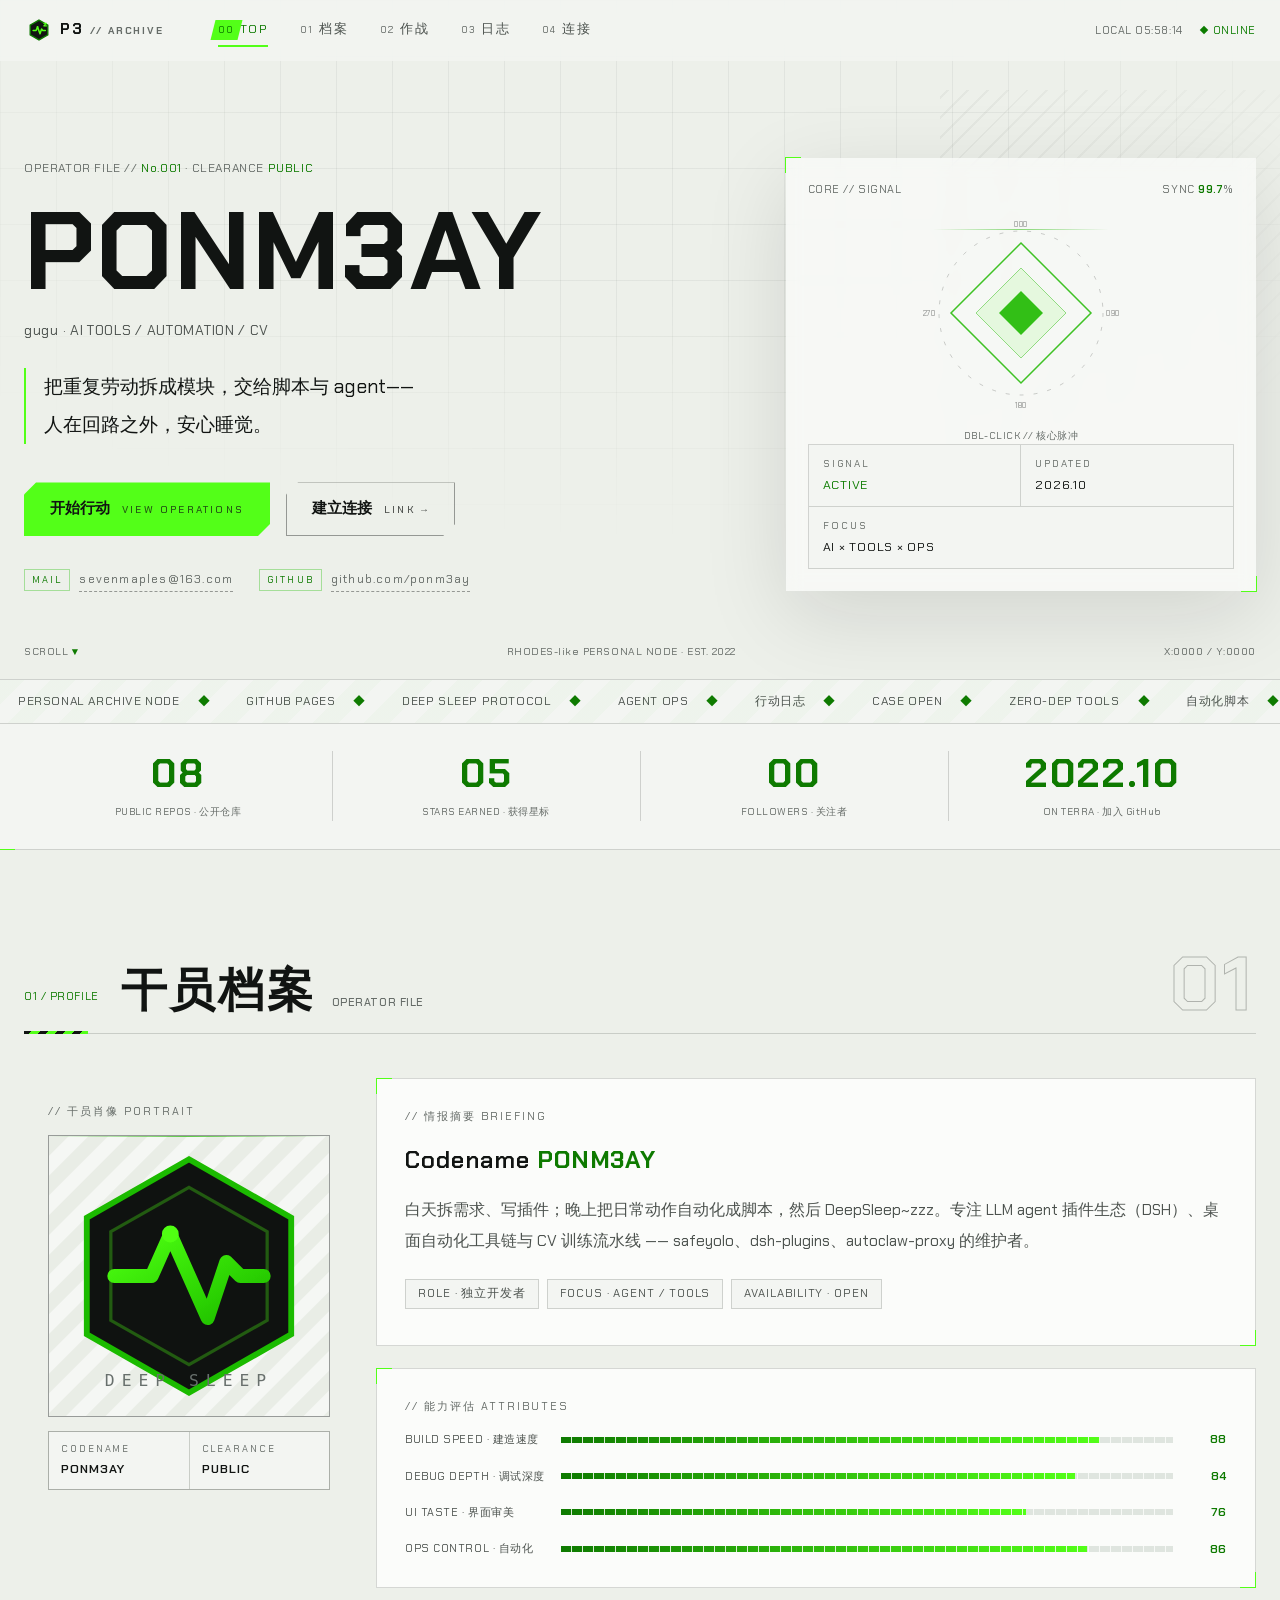
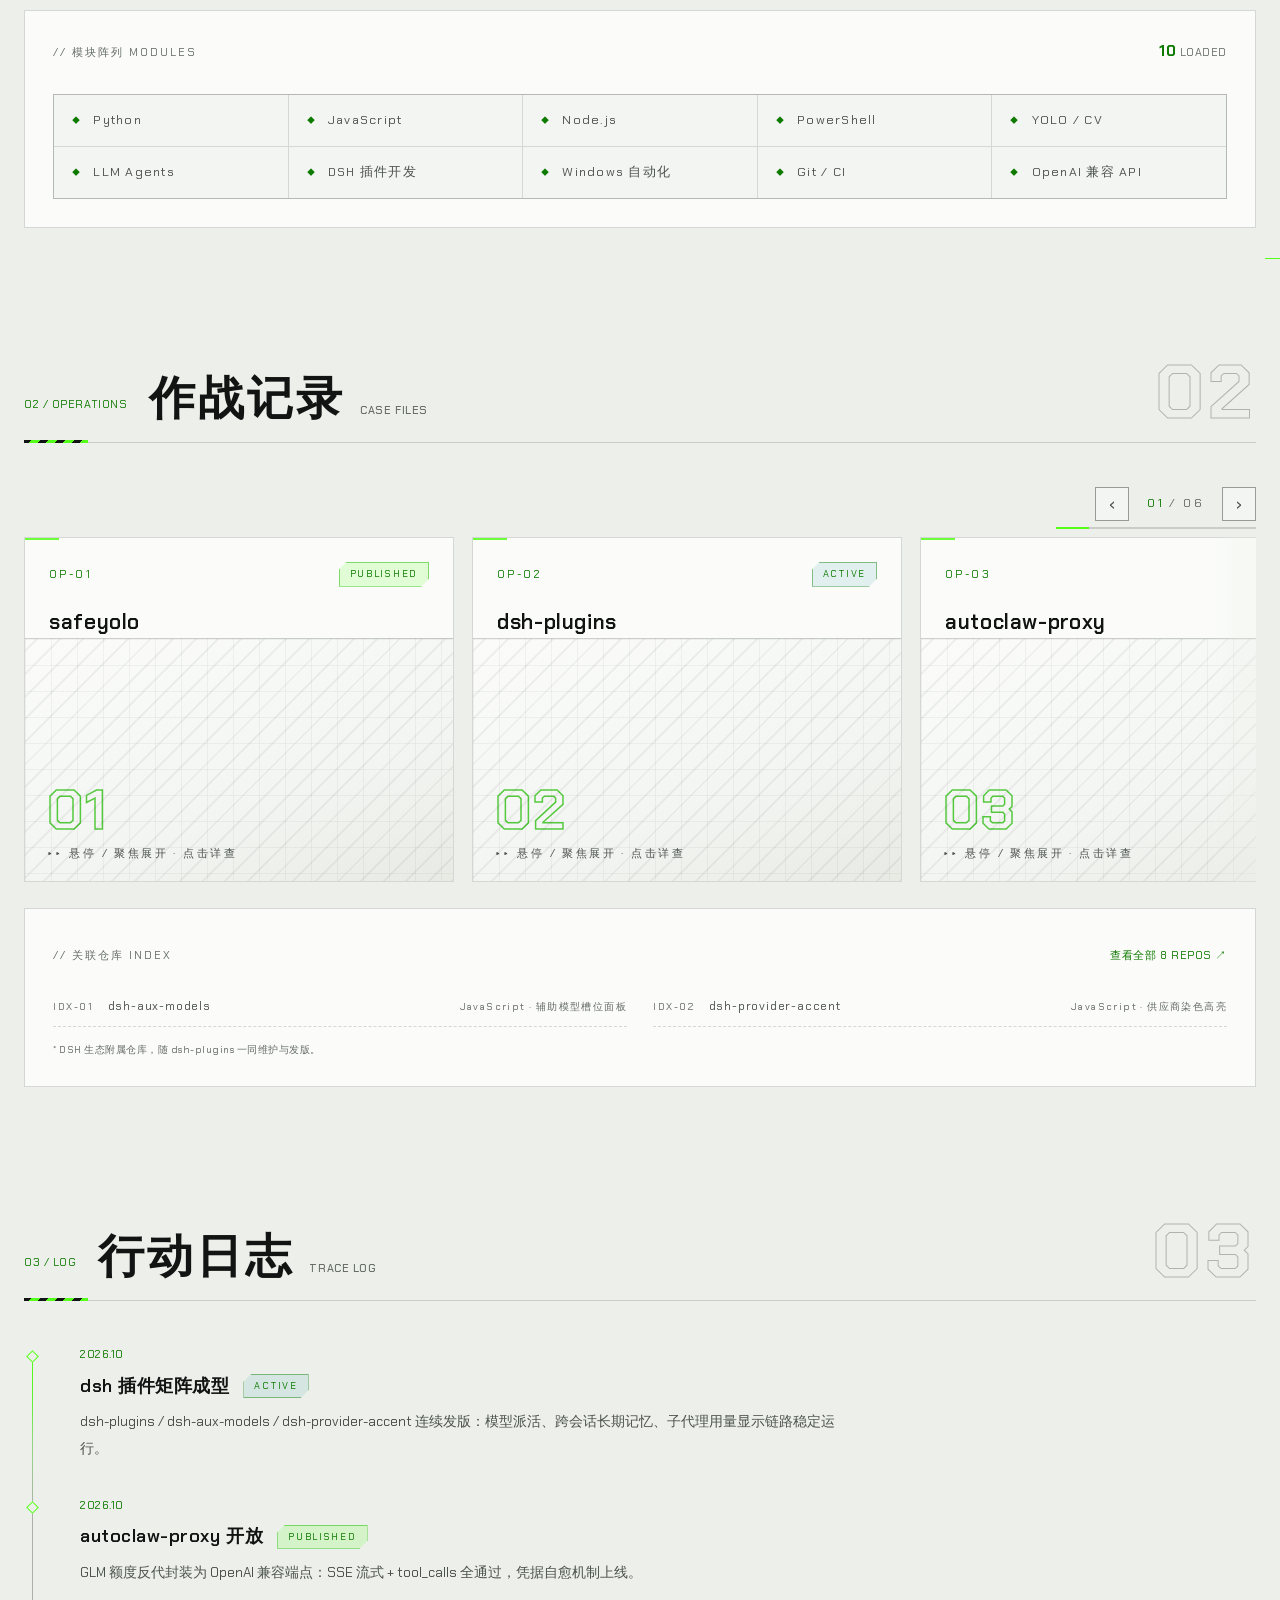
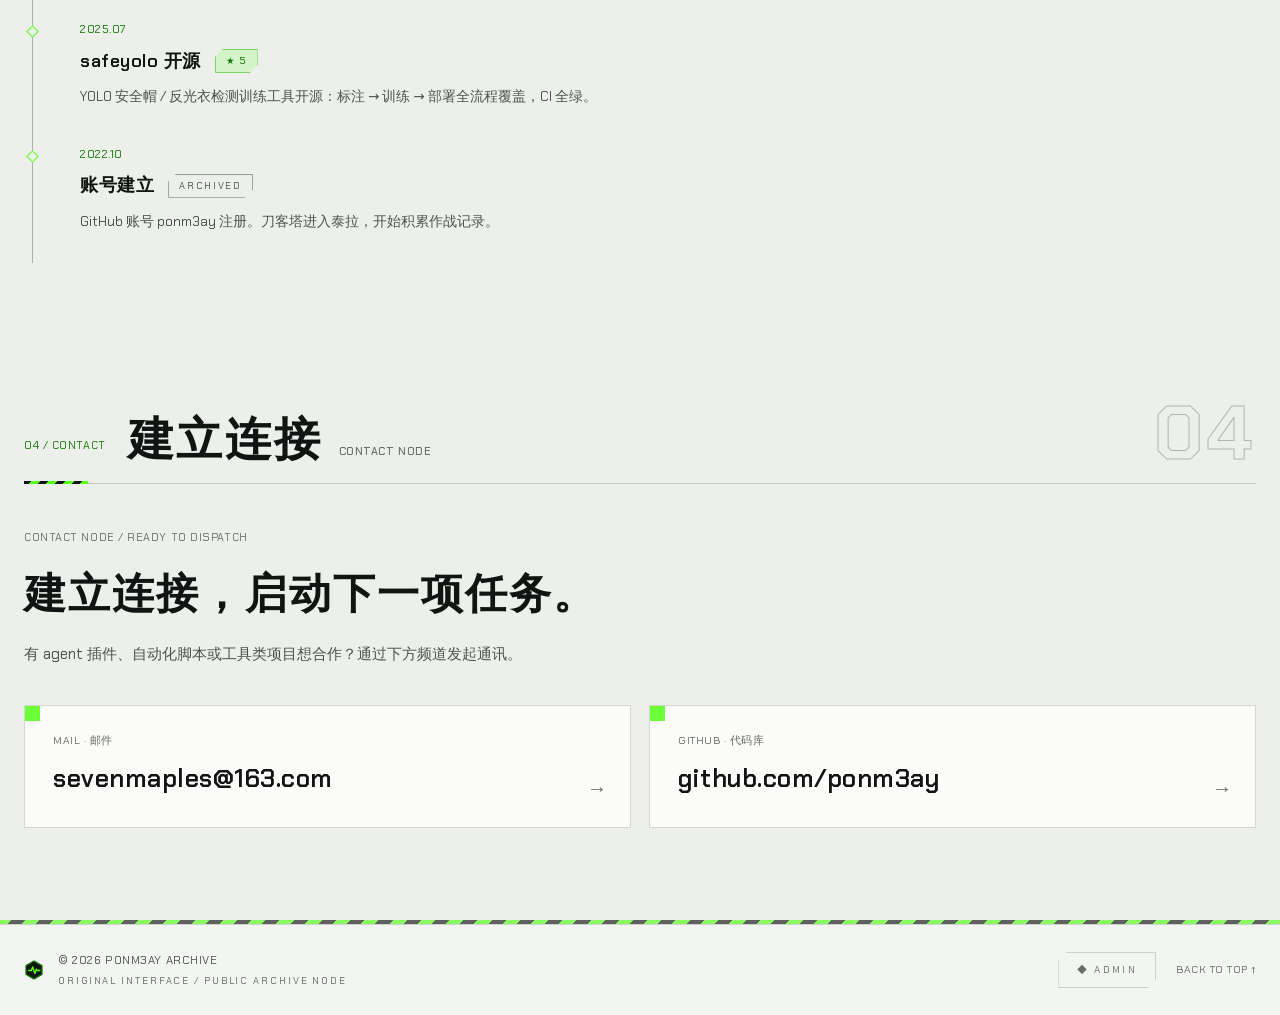
==== commit a40d8b02: "R58: 第六次审查P2三项修复(状态格跨列/轮播压暗替代渐隐/双击提示行)" ====
--- a/index.html
+++ b/index.html
@@ -24,6 +24,11 @@
 </style>
 <link rel="stylesheet" href="assets/css/main.min.css" media="print" onload="this.media='all'">
 <noscript><link rel="stylesheet" href="assets/css/main.min.css"></noscript>
+
+<style id="p3-critical">:root{--bg0:#edf0ea;--bg1:#f3f5f2;--bg2:#fbfcfa;--bg3:#e7ebe4;--panel:#fbfcfa;--line:#11141229;--line-strong:#11141266;--text:#111412;--dim:#4c524e;--faint:#656b67;--ak:#53ff18;--ak-deep:#0e7a00;--ak-soft:#53ff1829;--cyan:#0c7c00;--cyan-soft:#007c8f1a;--red:#b34700;--red-soft:#ff6a001f;--ok:#0c7c00;--f-disp:"Chakra Petch","Microsoft YaHei","PingFang SC","Noto Sans SC",system-ui,sans-serif;--f-body:"Chakra Petch","Microsoft YaHei","PingFang SC","Noto Sans SC",system-ui,sans-serif;--f-mono:"Consolas","Chakra Petch","Microsoft YaHei","Courier New",monospace;--ease-out:cubic-bezier(.16,1,.3,1);--clip-btn:polygon(12px 0,100% 0,100% calc(100% - 12px),calc(100% - 12px)100%,0 100%,0 12px);--clip-btn-sm:polygon(8px 0,100% 0,100% calc(100% - 8px),calc(100% - 8px)100%,0 100%,0 8px)}*,*:before,*:after{box-sizing:border-box}html,html:focus-within{scroll-behavior:smooth}body{background:var(--bg0);color:var(--text);font-family:var(--f-body);-webkit-font-smoothing:antialiased;overflow-x:hidden;margin:0;font-size:16px;line-height:1.7}::selection{background:var(--ak);color:#111412}img{display:block;max-width:100%}a{color:inherit;text-decoration:none}button{cursor:pointer;font-family:inherit}h1,h2,h3,h4,p,dl,dd,ul{margin:0;padding:0}ul{list-style:none}:focus-visible{outline:2px solid var(--ak);outline-offset:3px}::-webkit-scrollbar{width:10px;height:8px}::-webkit-scrollbar-track{background:var(--bg0)}::-webkit-scrollbar-thumb{border:2px solid var(--bg0);background:#c2c8bf}::-webkit-scrollbar-thumb:hover{background:var(--ak-deep)}.mono{font-family:var(--f-mono);letter-spacing:.05em}.container{width:min(1240px,100% - 48px);margin-inline-start:auto;margin-inline-end:auto}@media (max-width:640px){.container{width:calc(100% - 36px)}}.noscript-note{background:var(--red-soft);border-bottom:1px solid var(--red);font-family:var(--f-mono);padding:12px 20px;font-size:13px}#boot{position:fixed;z-index:200;background:var(--bg0);display:flex;animation:.5s 5s forwards bootAutoHide;justify-content:center;align-items: center;inset:0}@keyframes bootAutoHide{to{opacity:0;visibility:hidden}}#boot.is-done{opacity:0;visibility:hidden;transition:opacity .45s,visibility .45s}.boot-inner{width:min(560px,86vw)}.boot-lines{color:var(--dim);min-height:150px;font-size:12.5px;line-height:2}.boot-lines .bl{opacity:0;animation:.12s forwards blIn}.boot-lines .bl b{color:var(--ak-deep);font-weight:600}.boot-lines .bl .ok{color:var(--ok)}@keyframes blIn{to{opacity:1}}.boot-bar{overflow:hidden;background:#dfe5df;height:3px;margin:18px 0 10px}.boot-bar i{display:block;background:linear-gradient(90deg,var(--ak-deep),var(--ak));width:0;height:100%;transition:width .18s}.boot-status{display:flex;color:var(--faint);letter-spacing:.15em;justify-content:space-between;font-size:11px}.boot-skip{border:1px solid var(--line-strong);color:var(--dim);letter-spacing:.2em;clip-path:var(--clip-btn-sm);background:0 0;margin-top:26px;padding:11px 20px;transition:all .2s;font-size:11px}.boot-skip:hover{border-color:var(--ak-deep);color:var(--ak-deep)}.scroll-progress{position:fixed;z-index:120;background:0 0;height:2px;top:0;left:0;right:0}.scroll-progress i{display:block;background:var(--ak);width:0;height:100%;box-shadow:0 0 8px #1fb90080}.btn{display:inline-flex;font-family:var(--f-disp);clip-path:var(--clip-btn);transition:transform .2s var(--ease-out),background .2s,color .2s,box-shadow .2s;position:relative;border:none;align-items: center;gap:12px;padding:14px 26px;font-size:15px;font-weight:600}.btn .btn-en{letter-spacing:.22em;opacity:.72;font-size:10px;font-weight:500}.btn-solid{background:var(--ak);color:#111412}.btn-solid:hover{transform:translateY(-2px);box-shadow:0 6px 22px #1fb9004d}.btn-solid:active{transform:translateY(0)}.btn-ghost{color:var(--text);box-shadow:inset 0 0 0 1px var(--line-strong);background:0 0}.btn-ghost:hover{color:var(--ak-deep);box-shadow:inset 0 0 0 1px var(--ak);transform:translateY(-2px)}.btn-danger{color:var(--red)}.btn-danger:hover{box-shadow:inset 0 0 0 1px var(--red);color:var(--red);transform:none}.panel{background:var(--panel);border:1px solid var(--line);position:relative;padding:28px}.bio-panel,.attrs-panel,.ops-index-panel,.modules-panel{transition:background-position .95s var(--ease-out),border-color .25s;background-image:linear-gradient(115deg,#0000 42%,#53ff1812 50%,#0000 58%);background-position:130% 0;background-repeat:no-repeat;background-size:230% 100%}.bio-panel:hover,.attrs-panel:hover,.ops-index-panel:hover,.modules-panel:hover{background-position:-70% 0;border-color:#1fb90073}.panel-corners:before,.panel-corners:after{content:"";position:absolute;border:1.5px solid var(--ak);pointer-events:none;width:16px;height:16px;transition:all .3s}.panel-corners:before{border-bottom:none;border-right:none;top:-1px;left:-1px}.panel-corners:after{border-top:none;border-left:none;bottom:-1px;right:-1px}.panel-corners:hover:before,.panel-corners:hover:after{width:24px;height:24px}.panel-tag{color:var(--faint);letter-spacing:.18em;margin-bottom:14px;font-size:11px}.panel-tag .attrs-note{display:inline-block;margin-left:10px}.chip{display:inline-block;color:var(--dim);border:1px solid var(--line);background:var(--bg1);letter-spacing:.08em;margin:0 8px 8px 0;padding:4px 12px;font-size:11.5px}.reveal{opacity:0;transition:opacity .8s var(--ease-out),transform .8s var(--ease-out);transform:translateY(26px)}.reveal.in{opacity:1;transform:none}body:not(.p3-admin) .is-todo,body:not(.p3-admin) .admin-only{display:none!important}.nav{position:fixed;z-index:110;backdrop-filter:blur(12px);background:#f3f5f2db;border-bottom:1px solid #0000;transition:border-color .3s;top:0;left:0;right:0}.nav.is-scrolled{border-bottom-color:var(--line)}.nav-inner{display:flex;align-items: center;gap:28px;height:60px}.nav-logo{display:flex;color:var(--text);align-self:stretch;align-items: center;gap:10px;padding:0 4px}.nav-logo-mark{color:var(--ak-deep);width:22px;height:22px}.nav-logo-text{letter-spacing:.12em;font-size:15px;font-weight:700}.nav-logo-sub{color:var(--faint);letter-spacing:.18em;margin-left:6px;font-size:10px}.nav-links{display:flex;gap:4px;margin-left:8px}.nav-link{position:relative;display:flex;color:var(--dim);letter-spacing:.1em;align-items:baseline;gap:6px;padding:8px 14px;transition:color .2s;font-size:12.5px}.nav-link i{color:var(--faint);position:relative;z-index:1;transition:color .2s;font-size:9.5px;font-style:normal}.nav-link i:before{content:"";position:absolute;background:var(--ak);z-index:-1;opacity:0;transition:transform .32s var(--ease-out),opacity .28s ease;inset:-2px -5px;transform:translate(-9px)skew(-14deg)}.nav-link:hover i:before,.nav-link.is-active i:before{opacity:1;transform:translate(0)skew(-14deg)}.nav-link:hover i,.nav-link.is-active i{color:#111412}.nav-link:hover{color:var(--text)}.nav-link.is-active,.nav-link.is-active i{color:var(--ak-deep)}.nav-link:after{content:"";position:absolute;background:var(--ak);transform-origin:left;transition:transform .28s var(--ease-out);height:1.5px;bottom:2px;left:14px;right:14px;transform:scaleX(0)}.nav-link.is-active:after{transform:scaleX(1)}
+</style>
+
+
 
 <style id="p3-critical">:root{--bg0:#edf0ea;--bg1:#f3f5f2;--bg2:#fbfcfa;--bg3:#e7ebe4;--panel:#fbfcfa;--line:#11141229;--line-strong:#11141266;--text:#111412;--dim:#4c524e;--faint:#656b67;--ak:#53ff18;--ak-deep:#0e7a00;--ak-soft:#53ff1829;--cyan:#0c7c00;--cyan-soft:#007c8f1a;--red:#b34700;--red-soft:#ff6a001f;--ok:#0c7c00;--f-disp:"Chakra Petch","Microsoft YaHei","PingFang SC","Noto Sans SC",system-ui,sans-serif;--f-body:"Chakra Petch","Microsoft YaHei","PingFang SC","Noto Sans SC",system-ui,sans-serif;--f-mono:"Consolas","Chakra Petch","Microsoft YaHei","Courier New",monospace;--ease-out:cubic-bezier(.16,1,.3,1);--clip-btn:polygon(12px 0,100% 0,100% calc(100% - 12px),calc(100% - 12px)100%,0 100%,0 12px);--clip-btn-sm:polygon(8px 0,100% 0,100% calc(100% - 8px),calc(100% - 8px)100%,0 100%,0 8px)}*,*:before,*:after{box-sizing:border-box}html,html:focus-within{scroll-behavior:smooth}body{background:var(--bg0);color:var(--text);font-family:var(--f-body);-webkit-font-smoothing:antialiased;overflow-x:hidden;margin:0;font-size:16px;line-height:1.7}::selection{background:var(--ak);color:#111412}img{display:block;max-width:100%}a{color:inherit;text-decoration:none}button{cursor:pointer;font-family:inherit}h1,h2,h3,h4,p,dl,dd,ul{margin:0;padding:0}ul{list-style:none}:focus-visible{outline:2px solid var(--ak);outline-offset:3px}::-webkit-scrollbar{width:10px;height:8px}::-webkit-scrollbar-track{background:var(--bg0)}::-webkit-scrollbar-thumb{border:2px solid var(--bg0);background:#c2c8bf}::-webkit-scrollbar-thumb:hover{background:var(--ak-deep)}.mono{font-family:var(--f-mono);letter-spacing:.05em}.container{width:min(1240px,100% - 48px);margin-inline-start:auto;margin-inline-end:auto}@media (max-width:640px){.container{width:calc(100% - 36px)}}.noscript-note{background:var(--red-soft);border-bottom:1px solid var(--red);font-family:var(--f-mono);padding:12px 20px;font-size:13px}#boot{position:fixed;z-index:200;background:var(--bg0);display:flex;animation:.5s 5s forwards bootAutoHide;justify-content:center;align-items: center;inset:0}@keyframes bootAutoHide{to{opacity:0;visibility:hidden}}#boot.is-done{opacity:0;visibility:hidden;transition:opacity .45s,visibility .45s}.boot-inner{width:min(560px,86vw)}.boot-lines{color:var(--dim);min-height:150px;font-size:12.5px;line-height:2}.boot-lines .bl{opacity:0;animation:.12s forwards blIn}.boot-lines .bl b{color:var(--ak-deep);font-weight:600}.boot-lines .bl .ok{color:var(--ok)}@keyframes blIn{to{opacity:1}}.boot-bar{overflow:hidden;background:#dfe5df;height:3px;margin:18px 0 10px}.boot-bar i{display:block;background:linear-gradient(90deg,var(--ak-deep),var(--ak));width:0;height:100%;transition:width .18s}.boot-status{display:flex;color:var(--faint);letter-spacing:.15em;justify-content:space-between;font-size:11px}.boot-skip{border:1px solid var(--line-strong);color:var(--dim);letter-spacing:.2em;clip-path:var(--clip-btn-sm);background:0 0;margin-top:26px;padding:11px 20px;transition:all .2s;font-size:11px}.boot-skip:hover{border-color:var(--ak-deep);color:var(--ak-deep)}.scroll-progress{position:fixed;z-index:120;background:0 0;height:2px;top:0;left:0;right:0}.scroll-progress i{display:block;background:var(--ak);width:0;height:100%;box-shadow:0 0 8px #1fb90080}.btn{display:inline-flex;font-family:var(--f-disp);clip-path:var(--clip-btn);transition:transform .2s var(--ease-out),background .2s,color .2s,box-shadow .2s;position:relative;border:none;align-items: center;gap:12px;padding:14px 26px;font-size:15px;font-weight:600}.btn .btn-en{letter-spacing:.22em;opacity:.72;font-size:10px;font-weight:500}.btn-solid{background:var(--ak);color:#111412}.btn-solid:hover{transform:translateY(-2px);box-shadow:0 6px 22px #1fb9004d}.btn-solid:active{transform:translateY(0)}.btn-ghost{color:var(--text);box-shadow:inset 0 0 0 1px var(--line-strong);background:0 0}.btn-ghost:hover{color:var(--ak-deep);box-shadow:inset 0 0 0 1px var(--ak);transform:translateY(-2px)}.btn-danger{color:var(--red)}.btn-danger:hover{box-shadow:inset 0 0 0 1px var(--red);color:var(--red);transform:none}.panel{background:var(--panel);border:1px solid var(--line);position:relative;padding:28px}.bio-panel,.attrs-panel,.ops-index-panel,.modules-panel{transition:background-position .95s var(--ease-out),border-color .25s;background-image:linear-gradient(115deg,#0000 42%,#53ff1812 50%,#0000 58%);background-position:130% 0;background-repeat:no-repeat;background-size:230% 100%}.bio-panel:hover,.attrs-panel:hover,.ops-index-panel:hover,.modules-panel:hover{background-position:-70% 0;border-color:#1fb90073}.panel-corners:before,.panel-corners:after{content:"";position:absolute;border:1.5px solid var(--ak);pointer-events:none;width:16px;height:16px;transition:all .3s}.panel-corners:before{border-bottom:none;border-right:none;top:-1px;left:-1px}.panel-corners:after{border-top:none;border-left:none;bottom:-1px;right:-1px}.panel-corners:hover:before,.panel-corners:hover:after{width:24px;height:24px}.panel-tag{color:var(--faint);letter-spacing:.18em;margin-bottom:14px;font-size:11px}.panel-tag .attrs-note{display:inline-block;margin-left:10px}.chip{display:inline-block;color:var(--dim);border:1px solid var(--line);background:var(--bg1);letter-spacing:.08em;margin:0 8px 8px 0;padding:4px 12px;font-size:11.5px}.reveal{opacity:0;transition:opacity .8s var(--ease-out),transform .8s var(--ease-out);transform:translateY(26px)}.reveal.in{opacity:1;transform:none}body:not(.p3-admin) .is-todo,body:not(.p3-admin) .admin-only{display:none!important}.nav{position:fixed;z-index:110;backdrop-filter:blur(12px);background:#f3f5f2db;border-bottom:1px solid #0000;transition:border-color .3s;top:0;left:0;right:0}.nav.is-scrolled{border-bottom-color:var(--line)}.nav-inner{display:flex;align-items: center;gap:28px;height:60px}.nav-logo{display:flex;color:var(--text);align-self:stretch;align-items: center;gap:10px;padding:0 4px}.nav-logo-mark{color:var(--ak-deep);width:22px;height:22px}.nav-logo-text{letter-spacing:.12em;font-size:15px;font-weight:700}.nav-logo-sub{color:var(--faint);letter-spacing:.18em;margin-left:6px;font-size:10px}.nav-links{display:flex;gap:4px;margin-left:8px}.nav-link{position:relative;display:flex;color:var(--dim);letter-spacing:.1em;align-items:baseline;gap:6px;padding:8px 14px;transition:color .2s;font-size:12.5px}.nav-link i{color:var(--faint);position:relative;z-index:1;transition:color .2s;font-size:9.5px;font-style:normal}.nav-link i:before{content:"";position:absolute;background:var(--ak);z-index:-1;opacity:0;transition:transform .32s var(--ease-out),opacity .28s ease;inset:-2px -5px;transform:translate(-9px)skew(-14deg)}.nav-link:hover i:before,.nav-link.is-active i:before{opacity:1;transform:translate(0)skew(-14deg)}.nav-link:hover i,.nav-link.is-active i{color:#111412}.nav-link:hover{color:var(--text)}.nav-link.is-active,.nav-link.is-active i{color:var(--ak-deep)}.nav-link:after{content:"";position:absolute;background:var(--ak);transform-origin:left;transition:transform .28s var(--ease-out);height:1.5px;bottom:2px;left:14px;right:14px;transform:scaleX(0)}.nav-link.is-active:after{transform:scaleX(1)}
 </style>
@@ -136,6 +141,7 @@
             </svg>
             <span class="core-scan" aria-hidden="true"></span>
           </div>
+          <p class="core-hint mono">DBL-CLICK // 核心脉冲</p>
           <dl class="status-grid mono">
             <div><dt>SIGNAL</dt><dd class="ok">ACTIVE</dd></div>
             <div><dt>SECTOR</dt><dd data-c="identity.location">CN / [待编辑]</dd></div>
@@ -401,5 +407,8 @@
 
 
 
+
+
+
 </body>
 </html>
--- a/assets/css/main.min.css
+++ b/assets/css/main.min.css
@@ -1 +1 @@
-:root{--bg0:#edf0ea;--bg1:#f3f5f2;--bg2:#fbfcfa;--bg3:#e7ebe4;--panel:#fbfcfa;--line:#11141229;--line-strong:#11141266;--text:#111412;--dim:#4c524e;--faint:#656b67;--ak:#53ff18;--ak-deep:#0e7a00;--ak-soft:#53ff1829;--cyan:#0c7c00;--cyan-soft:#007c8f1a;--red:#b34700;--red-soft:#ff6a001f;--ok:#0c7c00;--f-disp:"Chakra Petch","Microsoft YaHei","PingFang SC","Noto Sans SC",system-ui,sans-serif;--f-body:"Chakra Petch","Microsoft YaHei","PingFang SC","Noto Sans SC",system-ui,sans-serif;--f-mono:"Consolas","Chakra Petch","Microsoft YaHei","Courier New",monospace;--ease-out:cubic-bezier(.16,1,.3,1);--clip-btn:polygon(12px 0,100% 0,100% calc(100% - 12px),calc(100% - 12px)100%,0 100%,0 12px);--clip-btn-sm:polygon(8px 0,100% 0,100% calc(100% - 8px),calc(100% - 8px)100%,0 100%,0 8px)}*,*:before,*:after{box-sizing:border-box}html,html:focus-within{scroll-behavior:smooth}body{background:var(--bg0);color:var(--text);font-family:var(--f-body);-webkit-font-smoothing:antialiased;overflow-x:hidden;margin:0;font-size:16px;line-height:1.7}::selection{background:var(--ak);color:#111412}img{display:block;max-width:100%}a{color:inherit;text-decoration:none}button{cursor:pointer;font-family:inherit}h1,h2,h3,h4,p,dl,dd,ul{margin:0;padding:0}ul{list-style:none}:focus-visible{outline:2px solid var(--ak);outline-offset:3px}::-webkit-scrollbar{width:10px;height:8px}::-webkit-scrollbar-track{background:var(--bg0)}::-webkit-scrollbar-thumb{border:2px solid var(--bg0);background:#c2c8bf}::-webkit-scrollbar-thumb:hover{background:var(--ak-deep)}.mono{font-family:var(--f-mono);letter-spacing:.05em}.container{width:min(1240px,100% - 48px);margin-inline-start:auto;margin-inline-end:auto}@media (max-width:640px){.container{width:calc(100% - 36px)}}.noscript-note{background:var(--red-soft);border-bottom:1px solid var(--red);font-family:var(--f-mono);padding:12px 20px;font-size:13px}#boot{position:fixed;z-index:200;background:var(--bg0);display:flex;animation:.5s 5s forwards bootAutoHide;justify-content:center;align-items: center;inset:0}@keyframes bootAutoHide{to{opacity:0;visibility:hidden}}#boot.is-done{opacity:0;visibility:hidden;transition:opacity .45s,visibility .45s}.boot-inner{width:min(560px,86vw)}.boot-lines{color:var(--dim);min-height:150px;font-size:12.5px;line-height:2}.boot-lines .bl{opacity:0;animation:.12s forwards blIn}.boot-lines .bl b{color:var(--ak-deep);font-weight:600}.boot-lines .bl .ok{color:var(--ok)}@keyframes blIn{to{opacity:1}}.boot-bar{overflow:hidden;background:#dfe5df;height:3px;margin:18px 0 10px}.boot-bar i{display:block;background:linear-gradient(90deg,var(--ak-deep),var(--ak));width:0;height:100%;transition:width .18s}.boot-status{display:flex;color:var(--faint);letter-spacing:.15em;justify-content:space-between;font-size:11px}.boot-skip{border:1px solid var(--line-strong);color:var(--dim);letter-spacing:.2em;clip-path:var(--clip-btn-sm);background:0 0;margin-top:26px;padding:11px 20px;transition:all .2s;font-size:11px}.boot-skip:hover{border-color:var(--ak-deep);color:var(--ak-deep)}.scroll-progress{position:fixed;z-index:120;background:0 0;height:2px;top:0;left:0;right:0}.scroll-progress i{display:block;background:var(--ak);width:0;height:100%;box-shadow:0 0 8px #1fb90080}.btn{display:inline-flex;font-family:var(--f-disp);clip-path:var(--clip-btn);transition:transform .2s var(--ease-out),background .2s,color .2s,box-shadow .2s;position:relative;border:none;align-items: center;gap:12px;padding:14px 26px;font-size:15px;font-weight:600}.btn .btn-en{letter-spacing:.22em;opacity:.72;font-size:10px;font-weight:500}.btn-solid{background:var(--ak);color:#111412}.btn-solid:hover{transform:translateY(-2px);box-shadow:0 6px 22px #1fb9004d}.btn-solid:active{transform:translateY(0)}.btn-ghost{color:var(--text);box-shadow:inset 0 0 0 1px var(--line-strong);background:0 0}.btn-ghost:hover{color:var(--ak-deep);box-shadow:inset 0 0 0 1px var(--ak);transform:translateY(-2px)}.btn-danger{color:var(--red)}.btn-danger:hover{box-shadow:inset 0 0 0 1px var(--red);color:var(--red);transform:none}.panel{background:var(--panel);border:1px solid var(--line);position:relative;padding:28px}.bio-panel,.attrs-panel,.ops-index-panel,.modules-panel{transition:background-position .95s var(--ease-out),border-color .25s;background-image:linear-gradient(115deg,#0000 42%,#53ff1812 50%,#0000 58%);background-position:130% 0;background-repeat:no-repeat;background-size:230% 100%}.bio-panel:hover,.attrs-panel:hover,.ops-index-panel:hover,.modules-panel:hover{background-position:-70% 0;border-color:#1fb90073}.panel-corners:before,.panel-corners:after{content:"";position:absolute;border:1.5px solid var(--ak);pointer-events:none;width:16px;height:16px;transition:all .3s}.panel-corners:before{border-bottom:none;border-right:none;top:-1px;left:-1px}.panel-corners:after{border-top:none;border-left:none;bottom:-1px;right:-1px}.panel-corners:hover:before,.panel-corners:hover:after{width:24px;height:24px}.panel-tag{color:var(--faint);letter-spacing:.18em;margin-bottom:14px;font-size:11px}.panel-tag .attrs-note{display:inline-block;margin-left:10px}.chip{display:inline-block;color:var(--dim);border:1px solid var(--line);background:var(--bg1);letter-spacing:.08em;margin:0 8px 8px 0;padding:4px 12px;font-size:11.5px}.reveal{opacity:0;transition:opacity .8s var(--ease-out),transform .8s var(--ease-out);transform:translateY(26px)}.reveal.in{opacity:1;transform:none}body:not(.p3-admin) .is-todo,body:not(.p3-admin) .admin-only{display:none!important}.nav{position:fixed;z-index:110;backdrop-filter:blur(12px);background:#f3f5f2db;border-bottom:1px solid #0000;transition:border-color .3s;top:0;left:0;right:0}.nav.is-scrolled{border-bottom-color:var(--line)}.nav-inner{display:flex;align-items: center;gap:28px;height:60px}.nav-logo{display:flex;color:var(--text);align-self:stretch;align-items: center;gap:10px;padding:0 4px}.nav-logo-mark{color:var(--ak-deep);width:22px;height:22px}.nav-logo-text{letter-spacing:.12em;font-size:15px;font-weight:700}.nav-logo-sub{color:var(--faint);letter-spacing:.18em;margin-left:6px;font-size:10px}.nav-links{display:flex;gap:4px;margin-left:8px}.nav-link{position:relative;display:flex;color:var(--dim);letter-spacing:.1em;align-items:baseline;gap:6px;padding:8px 14px;transition:color .2s;font-size:12.5px}.nav-link i{color:var(--faint);position:relative;z-index:1;transition:color .2s;font-size:9.5px;font-style:normal}.nav-link i:before{content:"";position:absolute;background:var(--ak);z-index:-1;opacity:0;transition:transform .32s var(--ease-out),opacity .28s ease;inset:-2px -5px;transform:translate(-9px)skew(-14deg)}.nav-link:hover i:before,.nav-link.is-active i:before{opacity:1;transform:translate(0)skew(-14deg)}.nav-link:hover i,.nav-link.is-active i{color:#111412}.nav-link:hover{color:var(--text)}.nav-link.is-active,.nav-link.is-active i{color:var(--ak-deep)}.nav-link:after{content:"";position:absolute;background:var(--ak);transform-origin:left;transition:transform .28s var(--ease-out);height:1.5px;bottom:2px;left:14px;right:14px;transform:scaleX(0)}.nav-link.is-active:after{transform:scaleX(1)}.nav-right{display:flex;color:var(--faint);letter-spacing:.14em;align-items: center;gap:18px;margin-left:auto;font-size:11px}.nav-clock{text-align:right;min-width:104px}.nav-online{display:flex;color:var(--ok);align-items: center;gap:6px}.dot{background:var(--ok);animation:2s infinite dotPulse;border-radius:0;width:6px;height:6px;transform:rotate(45deg)}@keyframes dotPulse{0%,to{opacity:1}50%{opacity:.35}}.nav-burger{display:none;border:1px solid var(--line-strong);background:0 0;flex-direction:column;justify-content:center;align-items: center;gap:4px;width:42px;height:38px}.nav-burger span{display:block;background:var(--text);width:16px;height:1.5px;transition:all .25s}.nav-burger[aria-expanded=true] span:first-child{transform:translateY(5.5px)rotate(45deg)}.nav-burger[aria-expanded=true] span:nth-child(2){opacity:0}.nav-burger[aria-expanded=true] span:nth-child(3){transform:translateY(-5.5px)rotate(-45deg)}@media (max-width:920px){.nav-clock{display:none}.nav-burger{display:flex}.nav-links{position:fixed;border-bottom:1px solid var(--line);opacity:0;visibility:hidden;pointer-events:none;transition:.28s var(--ease-out);background:#f3f5f2f7;flex-direction:column;gap:0;padding:8px 24px 16px;top:60px;left:0;right:0;transform:translateY(-8px)}.nav-links.is-open{opacity:1;visibility:visible;pointer-events:auto;transform:none}.nav-link{border-bottom:1px solid var(--line);padding:12px 4px;font-size:14px}.nav-link:after{display:none}}.hero{position:relative;overflow:hidden;padding:158px 0 0}.hero-bg{position:absolute;pointer-events:none;mask-image:radial-gradient(90% 80% at 50% 20%,#000 30%,#0000 75%);background-color:#0000;background-image:linear-gradient(#1114120d 1px,#0000 1px),linear-gradient(90deg,#1114120d 1px,#0000 1px);background-position:0 0,0 0;background-repeat:repeat,repeat;background-size:56px 56px;background-attachment:scroll,scroll;background-origin:padding-box,padding-box;background-clip:border-box,border-box;inset:0}.hero-bg:after{content:"";position:absolute;background:repeating-linear-gradient(-45deg,#1114120a 0 2px,#0000 2px 14px);width:480px;height:480px;top:90px;right:-140px;transform:rotate(0)}.hero-grid{display:grid;grid-template-columns:minmax(0,1.5fr)minmax(320px,1fr);position:relative;align-items: start;gap:56px}.hero-file{color:var(--faint);letter-spacing:.24em;margin-bottom:18px;font-size:12px}.hero-file span{color:var(--ak-deep)}.hero-name{font-family:var(--f-disp);letter-spacing:.01em;color:var(--text);margin:0 0 10px;font-size:clamp(52px,8.6vw,118px);font-weight:700;line-height:1.02}.hero-sub{color:var(--dim);letter-spacing:.2em;margin-bottom:26px;font-size:14px}.hero-mission{color:var(--text);opacity:.9;border-left:2px solid var(--ak);max-width:34em;margin-bottom:38px;padding-left:18px;font-size:clamp(16px,1.6vw,19px);line-height:2}.hero-cta{display:flex;flex-wrap:wrap;gap:16px}.hero-quick{display:flex;flex-wrap:wrap;gap:26px;margin-top:26px}.hq-link{display:flex;color:var(--faint);letter-spacing:.1em;align-items:baseline;gap:9px;padding:7px 0;transition:color .2s;font-size:12px}.hq-link i{color:var(--ak-deep);letter-spacing:.22em;border:1px solid #1fb90059;padding:2px 7px;font-size:9.5px;font-style:normal}.hq-link span{border-bottom:1px dashed var(--line-strong);padding-bottom:2px}.hq-link:hover{color:var(--text)}.hq-link:hover span{border-bottom-color:var(--ak-deep)}.glitch{position:relative;display:inline-block}.glitch:before,.glitch:after{content:attr(data-text);position:absolute;opacity:0;pointer-events:none;white-space:nowrap;inset:0}.glitch.glitch-on:before{opacity:.85;color:var(--cyan);animation:.38s steps(3,end) both glA}.glitch.glitch-on:after{opacity:.85;color:var(--red);animation:.42s steps(3,end) both glB}@keyframes glA{0%{clip-path:inset(12% 0 62% 0);transform:translate(-5px,-2px)}50%{clip-path:inset(58% 0 8% 0);transform:translate(3px,1px)}to{clip-path:inset(30% 0 40% 0);transform:translate(-2px);opacity:0}}@keyframes glB{0%{clip-path:inset(66% 0 6% 0);transform:translate(4px,2px)}50%{clip-path:inset(10% 0 70% 0);transform:translate(-3px,-1px)}to{clip-path:inset(45% 0 30% 0);transform:translate(2px);opacity:0}}.hero-aside{display:flex;flex-direction:column;gap:18px}.status-card{backdrop-filter:blur(8px);background:#ffffff8a;padding:22px;box-shadow:0 24px 80px #1114121f}.status-head{display:flex;color:var(--faint);letter-spacing:.16em;justify-content:space-between;margin-bottom:14px;font-size:11px}.status-head .sync b{color:var(--ak-deep);font-weight:600}.core-visual{position:relative;cursor:pointer;width:200px;margin:0 auto 14px}.core-visual:after{content:"";position:absolute;border:1.5px solid var(--ak);opacity:0;pointer-events:none;inset:0;transform:scale(.85)}.core-visual.core-pulse:after{animation:.7s ease-out 2 corePulse}@keyframes corePulse{0%{opacity:.9;transform:scale(.82)}to{opacity:0;transform:scale(1.4)}}.core-visual svg{display:block;width:100%;height:auto}.core-spin{transform-box:fill-box;transform-origin:center;animation:22s linear infinite spin}.core-ring{transform-box:fill-box;transform-origin:center;animation:46s linear infinite spinRev}.core-mid{transform-box:fill-box;transform-origin:center;animation:13s linear infinite spinRev}.core-heart{transform-box:fill-box;transform-origin:center;animation:2.4s ease-in-out infinite heartBeat}.boom-l{transform-box:fill-box;transform-origin:center}.core-visual.core-boom .boom-l{animation:boomWave .9s var(--ease-out)both}.core-visual.core-boom .boom-l:nth-of-type(4){animation-delay:0s}.core-visual.core-boom .boom-l:nth-of-type(3){animation-delay:70ms}.core-visual.core-boom .boom-l:nth-of-type(2){animation-delay:.14s}.core-visual.core-boom .boom-l:first-of-type{animation-delay:.21s}@keyframes boomWave{0%{transform:scale(1)}38%{transform:scale(1.17)}to{transform:scale(1)}}@keyframes heartBeat{0%,to{transform:scale(1)}50%{transform:scale(1.14)}}.core-visual:before{content:"";position:absolute;border:1.5px solid var(--ak);opacity:0;pointer-events:none;animation:6s ease-out infinite corePulse;inset:0;transform:scale(.85)}.core-visual:hover .core-ring{stroke:#53ff188c}.core-visual:hover .core-scan{animation-duration:1.4s}@keyframes spin{to{transform:rotate(360deg)}}@keyframes spinRev{to{transform:rotate(-360deg)}}.core-scan{position:absolute;animation:3.4s ease-in-out infinite coreScan;opacity:.8;background:linear-gradient(90deg,#0000,#1fb900a6,#0000);height:1.5px;top:8%;left:6%;right:6%}@keyframes coreScan{0%,to{top:8%}50%{top:90%}}.status-grid{display:grid;grid-template-columns:1fr 1fr;border:1px solid var(--line);border-width:1px 0 0 1px}.status-grid>div{background:var(--bg1);border-right:1px solid var(--line);border-bottom:1px solid var(--line);padding:10px 14px}.status-grid dt{color:var(--faint);letter-spacing:.2em;margin-bottom:3px;font-size:10px}.status-grid dd{color:var(--text);letter-spacing:.06em;white-space:nowrap;overflow:hidden;text-overflow:ellipsis;font-size:12.5px}.status-grid dd.ok{color:var(--ok)}@keyframes avatarScan{0%{top:0}to{top:100%}}.hero-foot{display:flex;color:var(--faint);letter-spacing:.2em;justify-content:space-between;align-items: center;padding:44px 0 18px;font-size:10.5px}.hero-foot b{color:var(--ak-deep);animation:1.6s ease-in-out infinite bob;display:inline-block}@keyframes bob{0%,to{transform:translateY(0)}50%{transform:translateY(4px)}}@media (max-width:720px){.hero-foot-mid{display:none}}@media (max-width:1024px){.hero{padding-top:128px}.hero-grid{grid-template-columns:1fr;gap:44px}.hero-aside{max-width:480px}}.ticker{border-block:1px solid var(--line);background:var(--bg1);overflow:hidden;position:relative;padding:11px 0}.ticker:before{content:"";position:absolute;pointer-events:none;background:repeating-linear-gradient(-45deg,#0000 0 18px,#1fb90006 18px 36px);inset:0}.ticker-track{display:flex;animation:36s linear infinite tick;color:var(--dim);letter-spacing:.22em;gap:0;width:max-content;font-size:12px}.ticker:hover .ticker-track{animation-play-state:paused}.ticker-track span{white-space:nowrap;padding:0 18px}.ticker-track em{color:var(--ak-deep);padding-right:18px;font-style:normal}@keyframes tick{to{transform:translate(-50%)}}.stats{border-bottom:1px solid var(--line);background:var(--bg1)}.stats-grid{display:grid;grid-template-columns:repeat(4,1fr)}.stat{text-align:center;position:relative;padding:26px 10px;transition:background .3s}.stat:hover{background:#53ff180f}.stat:hover .stat-num{text-shadow:0 0 18px #53ff1873;transform:translateY(-3px)}.stat-num{display:inline-block;transition:transform .3s var(--ease-out),text-shadow .3s}.stat+.stat:before{content:"";position:absolute;background:var(--line);width:1px;top:22%;bottom:22%;left:0}.stat-num{display:block;color:var(--ak-deep);letter-spacing:.04em;font-size:clamp(26px,3.2vw,40px);font-weight:700;line-height:1.15}.stat-label{color:var(--faint);letter-spacing:.18em;font-size:10px}@media (max-width:760px){.stats-grid{grid-template-columns:1fr 1fr}.stat:nth-child(3):before{display:none}}.sec{position:relative;padding:104px 0 30px}.sec-head{display:flex;position:relative;border-bottom:1px solid var(--line);align-items: flex-end;gap:22px;margin-bottom:44px;padding-bottom:18px}.sec-head .sec-index,.sec-head .sec-title,.sec-head .sec-en{opacity:0;transition:opacity .55s var(--ease-out),transform .55s var(--ease-out);transform:translate(-18px)}.sec-head .sec-num{clip-path:inset(0 100% 0 0);opacity:0;transition:clip-path .9s var(--ease-out).25s,opacity .3s ease .25s}.sec-head.in .sec-index{opacity:1;transition-delay:50ms;transform:none}.sec-head.in .sec-title{opacity:1;transition-delay:.16s;transform:none}.sec-head.in .sec-en{opacity:1;transition-delay:.3s;transform:none}.sec-head.in .sec-num{clip-path:inset(0 0 0 0);opacity:1}.sec-head.in:after{animation:hazardGrow .6s var(--ease-out).45s both}@keyframes hazardGrow{0%{width:0}to{width:64px}}.timeline .rail{position:absolute;background:linear-gradient(180deg,var(--ak)0,#1fb90040 90px,var(--line)160px,var(--line));transform-origin:top;transition:transform 1.3s var(--ease-out).15s;width:1px;top:6px;bottom:6px;left:8px;transform:scaleY(0)}.timeline.grown .rail{transform:scaleY(1)}.timeline .log-item{opacity:0;transition:opacity .6s var(--ease-out)calc(var(--i)*90ms + .2s),transform .6s var(--ease-out)calc(var(--i)*90ms + .2s);transform:translate(-16px)}.timeline.grown .log-item{opacity:1;transform:none}.reveal.in .op-veil{animation:veilClose 1s var(--ease-out)calc(var(--i)*.13s + .35s)both}@keyframes veilClose{0%{transform:translate(103%)}to{transform:translate(0)}}.sec-index{color:var(--ak-deep);letter-spacing:.3em;margin-bottom:10px;font-size:11px}.sec-title{font-family:var(--f-disp);letter-spacing:.06em;display:flex;flex-wrap:wrap;align-items:baseline;gap:16px;font-size:clamp(30px,4vw,46px);font-weight:700;line-height:1.1}.sec-cn{white-space:nowrap}.sec-en{color:var(--faint);letter-spacing:.34em;font-size:11px;font-weight:500}.sec-num{color:#0000;-webkit-text-stroke:1px #11141247;user-select:none;margin-left:auto;font-size:clamp(48px,6vw,84px);font-weight:700;line-height:.8}.sec-head:after{content:"";position:absolute;background:repeating-linear-gradient(-45deg,var(--ak)0 6px,#111412 6px 12px);width:64px;height:3px;bottom:-1px;left:0}.profile-grid{display:grid;grid-template-columns:330px 1fr;align-items:stretch;gap:22px;margin-bottom:22px}.profile-main{display:flex;flex-direction:column;gap:22px;min-width:0}@media (max-width:920px){.profile-grid{grid-template-columns:1fr}}.avatar-panel{display:flex;flex-direction:column;padding:24px}.portrait-frame{position:relative;aspect-ratio:1;overflow:hidden;border:1px solid var(--line-strong);background:var(--bg1)}.portrait-frame img{object-fit:cover;display:block;filter:saturate(1.02)contrast(1.02);width:100%;height:100%}.portrait-scan{position:absolute;pointer-events:none;animation:3.2s linear infinite avatarScan;background:linear-gradient(90deg,#0000,#1fb900b3,#0000);height:1.5px;top:0;left:0;right:0}.portrait-upload{position:absolute;backdrop-filter:blur(3px);color:#fff;letter-spacing:.12em;display:flex;cursor:pointer;background:#111412d1;border:none;flex-direction:column;align-items: center;gap:2px;width:100%;padding:13px 8px;transition:background .25s;font-size:13px;line-height:1.5;inset:auto 0 0}.portrait-upload[hidden]{display:none!important}.portrait-upload span{letter-spacing:.3em;color:#53ff18;font-size:9px}.portrait-upload:hover{background:#111412f2}.portrait-meta{display:grid;grid-template-columns:1fr 1fr;background:var(--line);border:1px solid var(--line);gap:1px;margin-top:14px}.portrait-meta>div{background:var(--bg1);padding:9px 12px}.portrait-meta dt{color:var(--faint);letter-spacing:.2em;margin-bottom:2px;font-size:9.5px}.portrait-meta dd{color:var(--text);letter-spacing:.08em;font-size:12.5px;font-weight:600}.portrait-hint{color:var(--faint);letter-spacing:.06em;margin-top:12px;font-size:10px;line-height:1.8}.bio-title{font-family:var(--f-disp);letter-spacing:.04em;margin-bottom:14px;font-size:24px;font-weight:600}.bio-title b{color:var(--ak-deep);font-weight:700}.bio-text{color:var(--dim);overflow-wrap:anywhere;margin-bottom:20px;font-size:15.5px;line-height:2.05}.attrs-note{color:var(--faint);letter-spacing:.05em}.attrs-sub{color:var(--faint);letter-spacing:.14em;margin:-8px 0 16px;font-size:10px}.attr{display:flex;flex-direction:column;gap:16px;margin-top:6px}.attr-row{display:grid;grid-template-columns:142px 1fr 40px;align-items: center;gap:14px}.attr-name{color:var(--dim);letter-spacing:.14em;white-space:nowrap;font-size:11px}@media (max-width:520px){.attr-row{grid-template-columns:112px 1fr 36px}.attr-name{white-space:normal}}.attr-bar{position:relative;overflow:hidden;background:#dfe5df;height:6px}.attr-bar i{position:absolute;background:linear-gradient(90deg,var(--ak-deep),var(--ak));transition:width 1.2s var(--ease-out);width:0;inset:0 auto 0 0}.attr-bar:after{content:"";position:absolute;background:repeating-linear-gradient(90deg,#0000 0 10px,#fbfcfad9 10px 11px);inset:0}.attr-val{color:var(--ak-deep);text-align:right;font-size:12px;font-weight:600}.modules-panel{padding:28px}.modules-head{display:flex;justify-content:space-between;align-items:baseline;margin-bottom:18px}.modules-count{color:var(--faint);letter-spacing:.2em;font-size:11px}.modules-count b{color:var(--ak-deep);font-size:15px}.modules-grid{display:grid;grid-template-columns:repeat(auto-fill,minmax(215px,1fr));background:var(--line);border:1px solid var(--line);gap:1px}.modules-grid li{background:var(--bg1);color:var(--dim);letter-spacing:.1em;display:flex;position:relative;overflow:hidden;align-items: center;gap:12px;padding:15px 18px;transition:all .25s;font-size:12.5px}.modules-grid li:before{content:"◆";color:var(--ak-deep);transition:all .25s;font-size:8px}.modules-grid li:after{content:"";position:absolute;transition:left .5s var(--ease-out);pointer-events:none;background:linear-gradient(100deg,#0000,#53ff1829,#0000);width:24%;top:0;bottom:0;left:-30%;transform:skew(-12deg)}.modules-grid li:hover:after{left:106%}.modules-grid li:hover{background:var(--bg3);color:var(--text);padding-left:24px}@media (max-width:520px){.modules-grid{grid-template-columns:1fr 1fr}.modules-grid li{gap:8px;padding:11px 12px;font-size:11.5px}.modules-grid li:hover{padding-left:14px}}.ops-pager{display:flex;position:relative;justify-content:flex-end;align-items: center;gap:18px;margin-bottom:16px}.ops-progress{position:absolute;background:var(--line);width:200px;height:2px;bottom:-8px;right:0}.ops-progress i{display:block;background:var(--ak);transition:width .5s var(--ease-out);width:0;height:100%}.ops-counter{color:var(--faint);letter-spacing:.2em;font-size:12px}.ops-counter i{color:var(--ak-deep);font-style:normal}.ops-btn{background:var(--bg1);border:1px solid var(--line-strong);color:var(--dim);font-size:18px;line-height:1;font-family:var(--f-mono);width:34px;height:34px;transition:all .2s}.ops-btn:hover{border-color:var(--ak-deep);color:var(--ak-deep);background:var(--ak-soft)}.ops-viewport{overflow-x:auto;scroll-snap-type:x mandatory;scrollbar-width:none;-ms-overflow-style:none;outline-offset:6px;mask-image:linear-gradient(90deg,#000 0 calc(100% - 140px),#00000040 calc(100% - 40px),#0000 100%)}.ops-viewport.at-end{mask-image:none}.ops-viewport::-webkit-scrollbar{display:none}.ops-track{display:flex;gap:18px;padding-bottom:4px}.op-card{scroll-snap-align:start;background:var(--panel);border:1px solid var(--line);position:relative;display:flex;transition:border-color .25s,transform .3s var(--ease-out),background .25s;overflow:hidden;flex-direction:column;flex:0 0 min(430px,82vw);gap:12px;padding:24px 24px 20px}.op-card:hover{border-color:#1fb9008c;transform:translateY(-5px)}.op-card:focus-visible{border-color:#1fb9008c}.op-body{display:flex;flex-direction:column;flex:1;gap:12px;min-height:0}.op-veil{position:absolute;z-index:3;display:flex;cursor:default;background:linear-gradient(#1114120b 1px,transparent 1px),linear-gradient(90deg,#1114120b 1px,transparent 1px),linear-gradient(160deg,var(--bg2)0%,var(--bg1)62%,var(--bg3)100%);border-top:1px solid var(--line);transition:transform .62s var(--ease-out),opacity .4s ease;background-size:26px 26px,26px 26px,auto;flex-direction:column;justify-content:flex-end;align-items: flex-start;gap:6px;padding:18px 22px;inset:100px 0 0}.op-veil:before{content:"";position:absolute;pointer-events:none;background:repeating-linear-gradient(-45deg,#1114120d 0 2px,#0000 2px 16px);inset:0}.veil-no{font-family:var(--f-disp);color:#0000;-webkit-text-stroke:1.5px #1fb900bf;letter-spacing:.04em;user-select:none;font-size:56px;font-weight:700;line-height:1}.veil-hint{color:var(--dim);letter-spacing:.22em;font-size:11px}.op-card:hover .op-veil,.op-card:focus-within .op-veil{opacity:.35;transform:translate(103%)}.op-body .op-desc,.op-body .op-tags,.op-body .op-meta{filter:grayscale(1);opacity:.22;transition:filter .5s .12s,opacity .45s .1s}.op-card:hover .op-body .op-desc,.op-card:focus-within .op-body .op-desc{filter:none;opacity:1;transition-delay:.16s}.op-card:hover .op-body .op-tags,.op-card:focus-within .op-body .op-tags{filter:none;opacity:1;transition-delay:.26s}.op-card:hover .op-body .op-meta,.op-card:focus-within .op-body .op-meta{filter:none;opacity:1;transition-delay:.34s}.op-card:before{content:"";position:absolute;background:linear-gradient(90deg,var(--ak)0 34px,transparent 34px);opacity:.85;height:2px;top:0;left:0;right:0}.op-top{display:flex;justify-content:space-between;align-items: center}.op-no{color:var(--ak-deep);letter-spacing:.22em;font-size:11px}.op-status{letter-spacing:.18em;clip-path:var(--clip-btn-sm);white-space:nowrap;border:1px solid;padding:3.5px 10px;font-size:9.5px}.op-status.st-gold{color:var(--ak-deep);background:var(--ak-soft);border-color:#1fb90080}.op-status.st-cyan{color:var(--cyan);background:var(--cyan-soft);border-color:#0c7c0073}.op-status.st-red{color:var(--red);background:var(--red-soft);border-color:#ff443880}.op-status.st-dim{color:var(--faint);border-color:var(--line-strong)}.op-title{font-family:var(--f-disp);letter-spacing:.03em;font-size:21px;font-weight:600}.op-title a{display:inline-block;color:var(--text);padding:5px 0;transition:color .2s}.op-title a:hover{color:var(--ak-deep)}.op-desc{color:var(--dim);overflow-wrap:anywhere;flex:1;font-size:13.5px;line-height:1.95}.op-tags{display:flex;flex-wrap:wrap;gap:6px}.op-tags span{color:var(--faint);border:1px solid var(--line);letter-spacing:.1em;background:var(--bg1);padding:3px 9px;font-size:10px}.op-meta{display:flex;border-top:1px solid var(--line);color:var(--faint);letter-spacing:.14em;justify-content:space-between;align-items: center;padding-top:13px;font-size:10.5px}.op-meta a{color:var(--dim);padding:9px 0 9px 10px;transition:all .2s}.op-meta a:hover{color:var(--ak-deep)}.op-card:hover:before{background:var(--ak)}@media (hover:none){.op-veil{background:linear-gradient(90deg,var(--bg1),var(--bg3));border-top:1px solid var(--line);flex-direction:row;justify-content:center;align-items: center;gap:12px;height:44px;padding:0 18px;inset:auto 0 0}.veil-no{-webkit-text-stroke:1px #1fb900bf;font-size:20px}.veil-hint{display:none}.op-body .op-desc,.op-body .op-tags,.op-body .op-meta{filter:none;opacity:1}.op-card{padding-bottom:64px}.op-meta a{color:var(--ak-deep)}}.ops-index-panel{display:flex;flex-direction:column;gap:14px;margin-top:22px}.ops-index-head{display:flex;justify-content:space-between;align-items:baseline;gap:20px}.ops-index-head .panel-tag{margin-bottom:0}.ops-index{display:grid;grid-template-columns:repeat(auto-fill,minmax(min(430px,100%),1fr));counter-reset:idx;gap:8px 26px}.ops-index li{display:grid;grid-template-columns:auto 1fr auto;color:var(--dim);border-bottom:1px dashed var(--line);counter-increment:idx;align-items:baseline;gap:14px;font-size:12px}.ops-index li:before{content:"IDX-0" counter(idx);color:var(--faint);letter-spacing:.16em;font-size:10px}.ops-index li>a{word-break:keep-all;overflow-wrap:anywhere;padding:9px 0}.ops-index li:before{transition:background .25s,color .25s}.ops-index li:hover:before{background:var(--ak);color:#111412}.ops-index li:hover{color:var(--text)}.ops-index a:hover{color:var(--ak-deep)}.ops-index .idx-lang{color:var(--faint);letter-spacing:.14em;white-space:nowrap;font-size:10px}@media (max-width:520px){.ops-index li{grid-template-columns:auto 1fr;grid-template-areas:"idx name" "idx meta"}.ops-index li:before{grid-area:idx;align-self: center}.ops-index li>a{grid-area:name;padding:10px 0 4px}.ops-index .idx-lang{grid-area:meta;padding-bottom:8px}}.ops-index-note{color:var(--faint);letter-spacing:.08em;font-size:10px}.ops-all{color:var(--ak-deep);letter-spacing:.2em;white-space:nowrap;padding:9px 0;transition:all .2s;font-size:11px}.ops-all:hover{opacity:.75}.timeline{position:relative;padding-left:34px}.timeline .rail{pointer-events:none}.timeline:before{content:"";position:absolute;background:linear-gradient(180deg,var(--ak)0,#1fb90040 90px,var(--line)160px,var(--line));width:1px;top:6px;bottom:6px;left:8px}.log-item{position:relative;padding:0 0 34px 22px}.log-item:last-child{padding-bottom:6px}.log-item:before{content:"";position:absolute;background:var(--bg0);border:1.5px solid var(--ak);transition:transform .3s var(--ease-out),box-shadow .3s;width:9px;height:9px;top:7px;left:-30px;transform:rotate(45deg)}.log-item:hover:before{transform:rotate(45deg)scale(1.55);box-shadow:0 0 12px #53ff188c}.log-item:hover .log-title{color:var(--ak-deep)}.log-item:hover .log-date{color:var(--text)}.log-date{color:var(--ak-deep);letter-spacing:.2em;margin-bottom:6px;font-size:11.5px}.log-head{display:flex;flex-wrap:wrap;align-items: center;gap:14px;margin-bottom:8px}.log-title{font-family:var(--f-disp);letter-spacing:.03em;font-size:18px;font-weight:600}.log-status{letter-spacing:.18em;border:1px solid var(--line-strong);color:var(--dim);clip-path:var(--clip-btn-sm);padding:3px 10px;font-size:9.5px}.log-status.st-gold{color:var(--ak-deep);background:var(--ak-soft);border-color:#1fb90080}.log-status.st-cyan{color:var(--cyan);background:var(--cyan-soft);border-color:#0c7c0073}.log-status.st-red{color:var(--red);background:var(--red-soft);border-color:#ff443880}.log-text{color:var(--dim);overflow-wrap:anywhere;max-width:56em;font-size:13.5px;line-height:1.95}.sec-connect{padding-bottom:96px}.connect-head{margin-bottom:38px}.connect-kicker{color:var(--faint);letter-spacing:.3em;margin-bottom:12px;font-size:11px}.connect-title{font-family:var(--f-disp);letter-spacing:.05em;text-wrap:balance;margin-bottom:12px;font-size:clamp(26px,3.6vw,42px);font-weight:700}.connect-sub{color:var(--dim);font-size:15px}.connect-grid{display:grid;grid-template-columns:1fr 1fr;gap:18px}.connect-card-empty{grid-column:1/-1}@media (max-width:760px){.connect-grid{grid-template-columns:1fr}}.connect-card{position:relative;display:flex;background:var(--panel);border:1px solid var(--line);transition:border-color .25s,transform .3s var(--ease-out);overflow:hidden;flex-direction:column;gap:8px;padding:26px 28px}.connect-card:before{content:"";position:absolute;background:linear-gradient(90deg,var(--ak)0 30px,transparent 30px);opacity:.85;height:2px;transition:background;top:0;left:0;right:0}.connect-card:hover:before{background:var(--ak)}.connect-card:hover{border-color:#1fb90099;transform:translateY(-4px)}.cc-type{color:var(--faint);letter-spacing:.26em;align-self: flex-start;font-size:10.5px}.cc-value{font-family:var(--f-disp);letter-spacing:.02em;word-break:break-all;padding-right:56px;font-size:clamp(18px,2.2vw,25px);font-weight:600}.cc-value.cc-todo{color:var(--faint);font-size:14.5px;font-weight:400;font-family:var(--f-body)}.cc-arrow{position:absolute;color:var(--faint);transition:transform .3s var(--ease-out),color .3s;font-size:20px;bottom:22px;right:26px}.connect-card:hover .cc-arrow{color:var(--ak-deep);transform:translate(7px)}.cc-copy{position:absolute;background:var(--bg1);border:1px solid var(--line-strong);color:var(--dim);letter-spacing:.2em;clip-path:var(--clip-btn-sm);opacity:0;padding:10px 16px;transition:all .2s;font-size:10px;top:22px;right:24px;transform:translate(10px)}.connect-card:hover .cc-copy,.connect-card:focus-within .cc-copy{opacity:1;transform:translate(0)}@media (hover:none){.cc-copy{opacity:1;transform:none}}.cc-copy:hover{color:var(--ak-deep);border-color:var(--ak-deep);background:var(--ak-soft)}.connect-card:hover .cc-copy{color:var(--ak-deep);border-color:#1fb9008c}.connect-note{color:var(--faint);letter-spacing:.22em;text-align:center;margin-top:22px;font-size:10.5px}.footer{border-top:1px solid var(--line);background:var(--bg1);position:relative}.footer:before{content:"";position:absolute;background:repeating-linear-gradient(-45deg,var(--ak)0 10px,#111412 10px 20px);opacity:.65;height:4px;top:-5px;left:0;right:0}.footer-inner{display:flex;flex-wrap:wrap;justify-content:space-between;align-items: center;gap:20px;padding:26px 0}.footer-brand{display:flex;align-items: center;gap:14px}.footer-mark{color:var(--ak-deep);width:20px;height:20px}.footer-text{display:flex;color:var(--dim);letter-spacing:.12em;flex-direction:column;gap:3px;font-size:11.5px}.footer-note{color:var(--faint);letter-spacing:.2em;font-size:9.5px}.footer-right{display:flex;letter-spacing:.2em;align-items: center;gap:20px;font-size:10.5px}.footer-top{color:var(--faint);padding:9px 0;transition:all .2s}.footer-top:hover{color:var(--ak-deep)}.admin-entry{border:1px solid var(--line);color:var(--faint);font-family:var(--f-mono);letter-spacing:.24em;clip-path:var(--clip-btn-sm);background:0 0;padding:10px 18px;transition:all .25s;font-size:10px}.admin-entry:hover{color:var(--red);border-color:var(--red)}.admin-modal{position:fixed;z-index:150;display:flex;justify-content:center;align-items: center;padding:22px;inset:0}.admin-modal[hidden]{display:none}.admin-backdrop{position:absolute;backdrop-filter:blur(6px);animation:.25s fadeIn;background:#050608c7;inset:0}@keyframes fadeIn{0%{opacity:0}}.admin-box{position:relative;background:var(--bg1);border:1px solid var(--line-strong);display:flex;animation:modalIn .32s var(--ease-out);flex-direction:column;width:min(680px,100%);max-height:min(84vh,760px)}@keyframes modalIn{0%{opacity:0;transform:translateY(22px)scale(.985)}}.admin-head{display:flex;border-bottom:1px solid var(--line);justify-content:space-between;align-items: center;padding:18px 24px}.admin-title{color:var(--ak-deep);letter-spacing:.2em;font-size:13px;font-weight:600}.admin-x{border:1px solid var(--line-strong);color:var(--dim);background:0 0;width:30px;height:30px;transition:all .2s;font-size:13px}.admin-x:hover{color:var(--red);border-color:var(--red)}.admin-hint{color:var(--faint);padding:14px 24px 0;font-size:12px;line-height:1.9}.admin-hint-live{color:var(--ok)}.admin-step{display:flex;flex-direction:column;min-height:0}.admin-step[hidden]{display:none!important}#adminStepToken{padding-bottom:24px}#tokenForm{display:flex;flex-direction:column;gap:14px;padding:18px 24px 0}.admin-token-input{background:var(--bg0);border:1px solid var(--line-strong);color:var(--text);letter-spacing:.14em;padding:13px 16px;transition:all .2s;font-size:15px}.admin-token-input:focus{outline:none;border-color:var(--ak-deep);box-shadow:0 0 0 3px var(--ak-soft)}.admin-token-input.shake{animation:.4s shake}@keyframes shake{20%{transform:translate(-7px)}40%{transform:translate(6px)}60%{transform:translate(-4px)}80%{transform:translate(3px)}}.admin-err{color:var(--red);letter-spacing:.14em;font-size:11px}.admin-go{align-self: flex-start}.admin-body{overflow-y:auto;display:flex;flex-direction:column;flex:1;gap:18px;padding:14px 24px}.admin-actions{display:flex;border-top:1px solid var(--line);flex-wrap:wrap;align-items: center;gap:10px;padding:16px 24px 20px}.admin-actions .btn{padding:10px 18px;font-size:13px}.pub-token{padding:12px 24px 0}.pub-token-title{font-family:var(--f-mono);color:var(--ak-deep);letter-spacing:.18em;margin-bottom:8px;font-size:10.5px}.pub-token-row{display:flex;gap:10px}.pub-token-row .f-input{flex:1}.pub-token-help{color:var(--faint);margin-top:8px;font-size:10.5px;line-height:1.9}.pub-token-help b{color:var(--text)}.pub-status{color:var(--dim);letter-spacing:.06em;padding:10px 24px 0;font-size:11px;line-height:1.9}.pub-status.ok{color:var(--ok)}.pub-status.err{color:var(--red)}.pub-status a{color:var(--ak-deep);border-bottom:1px dashed var(--ak-deep)}.admin-logout{color:var(--faint);letter-spacing:.2em;background:0 0;border:none;margin-left:auto;transition:all .2s;font-size:10.5px}.admin-logout:hover{color:var(--red)}.f-group{display:flex;flex-direction:column;gap:6px}.f-label{font-family:var(--f-mono);color:var(--faint);letter-spacing:.18em;font-size:10.5px}.f-label b{color:var(--ak-deep);font-weight:600}.f-input,.f-textarea{background:var(--bg0);border:1px solid var(--line);color:var(--text);font-family:var(--f-body);padding:9px 12px;transition:border-color .2s;font-size:13.5px;line-height:1.7}.f-textarea{resize:vertical;min-height:74px}.f-input:focus,.f-textarea:focus{outline:none;border-color:var(--ak-deep)}.f-row{display:grid;grid-template-columns:1fr 1fr;gap:12px}@media (max-width:560px){.f-row{grid-template-columns:1fr}}.f-sec{border:1px solid var(--line);padding:16px}.f-sec-title{font-family:var(--f-mono);color:var(--ak-deep);letter-spacing:.2em;margin-bottom:14px;font-size:11px}.f-sec>.f-group+.f-group{margin-top:12px}.f-list{display:flex;flex-direction:column;gap:10px}.f-item{border:1px dashed var(--line-strong);position:relative;display:flex;flex-direction:column;gap:10px;padding:12px}.f-item-x{position:absolute;border:1px solid var(--line-strong);color:var(--dim);background:0 0;width:22px;height:22px;transition:all .2s;font-size:11px;line-height:1;top:8px;right:8px}.f-item-x:hover{color:var(--red);border-color:var(--red)}.f-add{border:1px dashed var(--line-strong);color:var(--dim);font-family:var(--f-mono);letter-spacing:.16em;background:0 0;align-self: flex-start;padding:8px 16px;transition:all .2s;font-size:11px}.f-add:hover{color:var(--ak-deep);border-color:var(--ak-deep)}.f-badge{font-family:var(--f-mono);letter-spacing:.16em;border:1px solid var(--line-strong);color:var(--faint);align-self: flex-start;padding:6px 14px;font-size:10px}.f-badge.on{color:var(--ok);border-color:#0c7c0080}.f-avatar-row{display:flex;flex-wrap:wrap;align-items: center;gap:14px}.f-avatar-prev{object-fit:cover;border:1px solid var(--line-strong);background:var(--bg1);width:64px;height:64px}.f-file{color:var(--dim);font-size:12px}.case-viewer{position:fixed;z-index:160;display:flex;justify-content:center;align-items: center;padding:24px;inset:0}.case-viewer[hidden]{display:none}.cv-backdrop{position:absolute;backdrop-filter:blur(8px);animation:.3s fadeIn;background:#050608d1;inset:0}.cv-box{position:relative;overflow:auto;background:var(--bg1);border:1px solid var(--line-strong);clip-path:polygon(0 0,0 0,0 100%,0 100%);animation:cvReveal .55s var(--ease-out)50ms forwards;width:min(880px,100%);max-height:min(80vh,720px);padding:34px 40px 30px}@keyframes cvReveal{to{clip-path:polygon(0 0,100% 0,100% 100%,0 100%)}}.cv-watermark{position:absolute;font-family:var(--f-disp);color:#0000;-webkit-text-stroke:1.5px #1fb9002e;user-select:none;pointer-events:none;letter-spacing:.02em;font-size:150px;font-weight:700;line-height:1;top:6px;right:18px}.cv-head{display:flex;justify-content:space-between;align-items: center;margin-bottom:16px}.cv-head-l{display:flex;align-items: center;gap:16px}.cv-no{color:var(--ak-deep);letter-spacing:.26em;font-size:12px;font-weight:600}.cv-status{letter-spacing:.18em;background:var(--ak-soft);color:var(--ak-deep);clip-path:var(--clip-btn-sm);border:1px solid #1fb90080;padding:4px 12px;font-size:9.5px}.cv-title{font-family:var(--f-disp);letter-spacing:.02em;word-break:break-all;margin-bottom:16px;font-size:clamp(28px,4vw,44px);font-weight:700}.cv-desc{color:var(--dim);max-width:60em;margin-bottom:22px;font-size:15.5px;line-height:2.1}.cv-box .op-tags{margin-bottom:26px}.cv-foot{display:flex;border-top:1px solid var(--line);color:var(--faint);letter-spacing:.14em;flex-wrap:wrap;justify-content:space-between;align-items: center;gap:18px;padding-top:20px;font-size:11px}.cv-stripe{position:absolute;background:repeating-linear-gradient(-45deg,var(--ak)0 12px,#111412 12px 24px);opacity:.7;height:5px;bottom:0;left:0;right:0}.toast{position:fixed;background:var(--bg3);border:1px solid var(--ak);color:var(--text);letter-spacing:.12em;z-index:180;clip-path:var(--clip-btn-sm);opacity:0;pointer-events:none;transition:transform .35s var(--ease-out),opacity .35s;padding:11px 22px;font-size:12px;bottom:34px;left:50%;transform:translate(-50%,80px);box-shadow:0 8px 30px #11141238}.toast.show{opacity:1;transform:translate(-50%)}.toast .t-dot{color:var(--ak-deep);margin-right:8px}@media (prefers-reduced-motion:reduce){*,*:before,*:after{animation-duration:.01ms!important;animation-iteration-count:1!important;transition-duration:.01ms!important}html{scroll-behavior:auto}.reveal{opacity:1;transform:none}#boot,.op-veil{display:none}.core-visual:before{animation:none;opacity:0}.op-body .op-desc,.op-body .op-tags,.op-body .op-meta{filter:none;opacity:1}}@media print{#boot,.nav,.scroll-progress,.ticker,.admin-modal,.toast,.ops-pager{display:none!important}}
+:root{--bg0:#edf0ea;--bg1:#f3f5f2;--bg2:#fbfcfa;--bg3:#e7ebe4;--panel:#fbfcfa;--line:#11141229;--line-strong:#11141266;--text:#111412;--dim:#4c524e;--faint:#656b67;--ak:#53ff18;--ak-deep:#0e7a00;--ak-soft:#53ff1829;--cyan:#0c7c00;--cyan-soft:#007c8f1a;--red:#b34700;--red-soft:#ff6a001f;--ok:#0c7c00;--f-disp:"Chakra Petch","Microsoft YaHei","PingFang SC","Noto Sans SC",system-ui,sans-serif;--f-body:"Chakra Petch","Microsoft YaHei","PingFang SC","Noto Sans SC",system-ui,sans-serif;--f-mono:"Consolas","Chakra Petch","Microsoft YaHei","Courier New",monospace;--ease-out:cubic-bezier(.16,1,.3,1);--clip-btn:polygon(12px 0,100% 0,100% calc(100% - 12px),calc(100% - 12px)100%,0 100%,0 12px);--clip-btn-sm:polygon(8px 0,100% 0,100% calc(100% - 8px),calc(100% - 8px)100%,0 100%,0 8px)}*,*:before,*:after{box-sizing:border-box}html,html:focus-within{scroll-behavior:smooth}body{background:var(--bg0);color:var(--text);font-family:var(--f-body);-webkit-font-smoothing:antialiased;overflow-x:hidden;margin:0;font-size:16px;line-height:1.7}::selection{background:var(--ak);color:#111412}img{display:block;max-width:100%}a{color:inherit;text-decoration:none}button{cursor:pointer;font-family:inherit}h1,h2,h3,h4,p,dl,dd,ul{margin:0;padding:0}ul{list-style:none}:focus-visible{outline:2px solid var(--ak);outline-offset:3px}::-webkit-scrollbar{width:10px;height:8px}::-webkit-scrollbar-track{background:var(--bg0)}::-webkit-scrollbar-thumb{border:2px solid var(--bg0);background:#c2c8bf}::-webkit-scrollbar-thumb:hover{background:var(--ak-deep)}.mono{font-family:var(--f-mono);letter-spacing:.05em}.container{width:min(1240px,100% - 48px);margin-inline-start:auto;margin-inline-end:auto}@media (max-width:640px){.container{width:calc(100% - 36px)}}.noscript-note{background:var(--red-soft);border-bottom:1px solid var(--red);font-family:var(--f-mono);padding:12px 20px;font-size:13px}#boot{position:fixed;z-index:200;background:var(--bg0);display:flex;animation:.5s 5s forwards bootAutoHide;justify-content:center;align-items: center;inset:0}@keyframes bootAutoHide{to{opacity:0;visibility:hidden}}#boot.is-done{opacity:0;visibility:hidden;transition:opacity .45s,visibility .45s}.boot-inner{width:min(560px,86vw)}.boot-lines{color:var(--dim);min-height:150px;font-size:12.5px;line-height:2}.boot-lines .bl{opacity:0;animation:.12s forwards blIn}.boot-lines .bl b{color:var(--ak-deep);font-weight:600}.boot-lines .bl .ok{color:var(--ok)}@keyframes blIn{to{opacity:1}}.boot-bar{overflow:hidden;background:#dfe5df;height:3px;margin:18px 0 10px}.boot-bar i{display:block;background:linear-gradient(90deg,var(--ak-deep),var(--ak));width:0;height:100%;transition:width .18s}.boot-status{display:flex;color:var(--faint);letter-spacing:.15em;justify-content:space-between;font-size:11px}.boot-skip{border:1px solid var(--line-strong);color:var(--dim);letter-spacing:.2em;clip-path:var(--clip-btn-sm);background:0 0;margin-top:26px;padding:11px 20px;transition:all .2s;font-size:11px}.boot-skip:hover{border-color:var(--ak-deep);color:var(--ak-deep)}.scroll-progress{position:fixed;z-index:120;background:0 0;height:2px;top:0;left:0;right:0}.scroll-progress i{display:block;background:var(--ak);width:0;height:100%;box-shadow:0 0 8px #1fb90080}.btn{display:inline-flex;font-family:var(--f-disp);clip-path:var(--clip-btn);transition:transform .2s var(--ease-out),background .2s,color .2s,box-shadow .2s;position:relative;border:none;align-items: center;gap:12px;padding:14px 26px;font-size:15px;font-weight:600}.btn .btn-en{letter-spacing:.22em;opacity:.72;font-size:10px;font-weight:500}.btn-solid{background:var(--ak);color:#111412}.btn-solid:hover{transform:translateY(-2px);box-shadow:0 6px 22px #1fb9004d}.btn-solid:active{transform:translateY(0)}.btn-ghost{color:var(--text);box-shadow:inset 0 0 0 1px var(--line-strong);background:0 0}.btn-ghost:hover{color:var(--ak-deep);box-shadow:inset 0 0 0 1px var(--ak);transform:translateY(-2px)}.btn-danger{color:var(--red)}.btn-danger:hover{box-shadow:inset 0 0 0 1px var(--red);color:var(--red);transform:none}.panel{background:var(--panel);border:1px solid var(--line);position:relative;padding:28px}.bio-panel,.attrs-panel,.ops-index-panel,.modules-panel{transition:background-position .95s var(--ease-out),border-color .25s;background-image:linear-gradient(115deg,#0000 42%,#53ff1812 50%,#0000 58%);background-position:130% 0;background-repeat:no-repeat;background-size:230% 100%}.bio-panel:hover,.attrs-panel:hover,.ops-index-panel:hover,.modules-panel:hover{background-position:-70% 0;border-color:#1fb90073}.panel-corners:before,.panel-corners:after{content:"";position:absolute;border:1.5px solid var(--ak);pointer-events:none;width:16px;height:16px;transition:all .3s}.panel-corners:before{border-bottom:none;border-right:none;top:-1px;left:-1px}.panel-corners:after{border-top:none;border-left:none;bottom:-1px;right:-1px}.panel-corners:hover:before,.panel-corners:hover:after{width:24px;height:24px}.panel-tag{color:var(--faint);letter-spacing:.18em;margin-bottom:14px;font-size:11px}.panel-tag .attrs-note{display:inline-block;margin-left:10px}.chip{display:inline-block;color:var(--dim);border:1px solid var(--line);background:var(--bg1);letter-spacing:.08em;margin:0 8px 8px 0;padding:4px 12px;font-size:11.5px}.reveal{opacity:0;transition:opacity .8s var(--ease-out),transform .8s var(--ease-out);transform:translateY(26px)}.reveal.in{opacity:1;transform:none}body:not(.p3-admin) .is-todo,body:not(.p3-admin) .admin-only{display:none!important}.nav{position:fixed;z-index:110;backdrop-filter:blur(12px);background:#f3f5f2db;border-bottom:1px solid #0000;transition:border-color .3s;top:0;left:0;right:0}.nav.is-scrolled{border-bottom-color:var(--line)}.nav-inner{display:flex;align-items: center;gap:28px;height:60px}.nav-logo{display:flex;color:var(--text);align-self:stretch;align-items: center;gap:10px;padding:0 4px}.nav-logo-mark{color:var(--ak-deep);width:22px;height:22px}.nav-logo-text{letter-spacing:.12em;font-size:15px;font-weight:700}.nav-logo-sub{color:var(--faint);letter-spacing:.18em;margin-left:6px;font-size:10px}.nav-links{display:flex;gap:4px;margin-left:8px}.nav-link{position:relative;display:flex;color:var(--dim);letter-spacing:.1em;align-items:baseline;gap:6px;padding:8px 14px;transition:color .2s;font-size:12.5px}.nav-link i{color:var(--faint);position:relative;z-index:1;transition:color .2s;font-size:9.5px;font-style:normal}.nav-link i:before{content:"";position:absolute;background:var(--ak);z-index:-1;opacity:0;transition:transform .32s var(--ease-out),opacity .28s ease;inset:-2px -5px;transform:translate(-9px)skew(-14deg)}.nav-link:hover i:before,.nav-link.is-active i:before{opacity:1;transform:translate(0)skew(-14deg)}.nav-link:hover i,.nav-link.is-active i{color:#111412}.nav-link:hover{color:var(--text)}.nav-link.is-active,.nav-link.is-active i{color:var(--ak-deep)}.nav-link:after{content:"";position:absolute;background:var(--ak);transform-origin:left;transition:transform .28s var(--ease-out);height:1.5px;bottom:2px;left:14px;right:14px;transform:scaleX(0)}.nav-link.is-active:after{transform:scaleX(1)}.nav-right{display:flex;color:var(--faint);letter-spacing:.14em;align-items: center;gap:18px;margin-left:auto;font-size:11px}.nav-clock{text-align:right;min-width:104px}.nav-online{display:flex;color:var(--ok);align-items: center;gap:6px}.dot{background:var(--ok);animation:2s infinite dotPulse;border-radius:0;width:6px;height:6px;transform:rotate(45deg)}@keyframes dotPulse{0%,to{opacity:1}50%{opacity:.35}}.nav-burger{display:none;border:1px solid var(--line-strong);background:0 0;flex-direction:column;justify-content:center;align-items: center;gap:4px;width:42px;height:38px}.nav-burger span{display:block;background:var(--text);width:16px;height:1.5px;transition:all .25s}.nav-burger[aria-expanded=true] span:first-child{transform:translateY(5.5px)rotate(45deg)}.nav-burger[aria-expanded=true] span:nth-child(2){opacity:0}.nav-burger[aria-expanded=true] span:nth-child(3){transform:translateY(-5.5px)rotate(-45deg)}@media (max-width:920px){.nav-clock{display:none}.nav-burger{display:flex}.nav-links{position:fixed;border-bottom:1px solid var(--line);opacity:0;visibility:hidden;pointer-events:none;transition:.28s var(--ease-out);background:#f3f5f2f7;flex-direction:column;gap:0;padding:8px 24px 16px;top:60px;left:0;right:0;transform:translateY(-8px)}.nav-links.is-open{opacity:1;visibility:visible;pointer-events:auto;transform:none}.nav-link{border-bottom:1px solid var(--line);padding:12px 4px;font-size:14px}.nav-link:after{display:none}}.hero{position:relative;overflow:hidden;padding:158px 0 0}.hero-bg{position:absolute;pointer-events:none;mask-image:radial-gradient(90% 80% at 50% 20%,#000 30%,#0000 75%);background-color:#0000;background-image:linear-gradient(#1114120d 1px,#0000 1px),linear-gradient(90deg,#1114120d 1px,#0000 1px);background-position:0 0,0 0;background-repeat:repeat,repeat;background-size:56px 56px;background-attachment:scroll,scroll;background-origin:padding-box,padding-box;background-clip:border-box,border-box;inset:0}.hero-bg:after{content:"";position:absolute;background:repeating-linear-gradient(-45deg,#1114120a 0 2px,#0000 2px 14px);width:480px;height:480px;top:90px;right:-140px;transform:rotate(0)}.hero-grid{display:grid;grid-template-columns:minmax(0,1.5fr)minmax(320px,1fr);position:relative;align-items: start;gap:56px}.hero-file{color:var(--faint);letter-spacing:.24em;margin-bottom:18px;font-size:12px}.hero-file span{color:var(--ak-deep)}.hero-name{font-family:var(--f-disp);letter-spacing:.01em;color:var(--text);margin:0 0 10px;font-size:clamp(52px,8.6vw,118px);font-weight:700;line-height:1.02}.hero-sub{color:var(--dim);letter-spacing:.2em;margin-bottom:26px;font-size:14px}.hero-mission{color:var(--text);opacity:.9;border-left:2px solid var(--ak);max-width:34em;margin-bottom:38px;padding-left:18px;font-size:clamp(16px,1.6vw,19px);line-height:2}.hero-cta{display:flex;flex-wrap:wrap;gap:16px}.hero-quick{display:flex;flex-wrap:wrap;gap:26px;margin-top:26px}.hq-link{display:flex;color:var(--faint);letter-spacing:.1em;align-items:baseline;gap:9px;padding:7px 0;transition:color .2s;font-size:12px}.hq-link i{color:var(--ak-deep);letter-spacing:.22em;border:1px solid #1fb90059;padding:2px 7px;font-size:9.5px;font-style:normal}.hq-link span{border-bottom:1px dashed var(--line-strong);padding-bottom:2px}.hq-link:hover{color:var(--text)}.hq-link:hover span{border-bottom-color:var(--ak-deep)}.glitch{position:relative;display:inline-block}.glitch:before,.glitch:after{content:attr(data-text);position:absolute;opacity:0;pointer-events:none;white-space:nowrap;inset:0}.glitch.glitch-on:before{opacity:.85;color:var(--cyan);animation:.38s steps(3,end) both glA}.glitch.glitch-on:after{opacity:.85;color:var(--red);animation:.42s steps(3,end) both glB}@keyframes glA{0%{clip-path:inset(12% 0 62% 0);transform:translate(-5px,-2px)}50%{clip-path:inset(58% 0 8% 0);transform:translate(3px,1px)}to{clip-path:inset(30% 0 40% 0);transform:translate(-2px);opacity:0}}@keyframes glB{0%{clip-path:inset(66% 0 6% 0);transform:translate(4px,2px)}50%{clip-path:inset(10% 0 70% 0);transform:translate(-3px,-1px)}to{clip-path:inset(45% 0 30% 0);transform:translate(2px);opacity:0}}.hero-aside{display:flex;flex-direction:column;gap:18px}.status-card{backdrop-filter:blur(8px);background:#ffffff8a;padding:22px;box-shadow:0 24px 80px #1114121f}.status-head{display:flex;color:var(--faint);letter-spacing:.16em;justify-content:space-between;margin-bottom:14px;font-size:11px}.status-head .sync b{color:var(--ak-deep);font-weight:600}.core-visual{position:relative;cursor:pointer;width:200px;margin:0 auto 14px}.core-visual:after{content:"";position:absolute;border:1.5px solid var(--ak);opacity:0;pointer-events:none;inset:0;transform:scale(.85)}.core-visual.core-pulse:after{animation:.7s ease-out 2 corePulse}@keyframes corePulse{0%{opacity:.9;transform:scale(.82)}to{opacity:0;transform:scale(1.4)}}.core-visual svg{display:block;width:100%;height:auto}.core-spin{transform-box:fill-box;transform-origin:center;animation:22s linear infinite spin}.core-ring{transform-box:fill-box;transform-origin:center;animation:46s linear infinite spinRev}.core-mid{transform-box:fill-box;transform-origin:center;animation:13s linear infinite spinRev}.core-heart{transform-box:fill-box;transform-origin:center;animation:2.4s ease-in-out infinite heartBeat}.boom-l{transform-box:fill-box;transform-origin:center}.core-visual.core-boom .boom-l{animation:boomWave .9s var(--ease-out)both}.core-visual.core-boom .boom-l:nth-of-type(4){animation-delay:0s}.core-visual.core-boom .boom-l:nth-of-type(3){animation-delay:70ms}.core-visual.core-boom .boom-l:nth-of-type(2){animation-delay:.14s}.core-visual.core-boom .boom-l:first-of-type{animation-delay:.21s}@keyframes boomWave{0%{transform:scale(1)}38%{transform:scale(1.17)}to{transform:scale(1)}}@keyframes heartBeat{0%,to{transform:scale(1)}50%{transform:scale(1.14)}}.core-visual:before{content:"";position:absolute;border:1.5px solid var(--ak);opacity:0;pointer-events:none;animation:6s ease-out infinite corePulse;inset:0;transform:scale(.85)}.core-visual:hover .core-ring{stroke:#53ff188c}.core-visual:hover .core-scan{animation-duration:1.4s}.core-hint{color:var(--faint);letter-spacing:.22em;text-align:center;margin-top:8px;font-size:10px}@keyframes spin{to{transform:rotate(360deg)}}@keyframes spinRev{to{transform:rotate(-360deg)}}.core-scan{position:absolute;animation:3.4s ease-in-out infinite coreScan;opacity:.8;background:linear-gradient(90deg,#0000,#1fb900a6,#0000);height:1.5px;top:8%;left:6%;right:6%}@keyframes coreScan{0%,to{top:8%}50%{top:90%}}.status-grid{display:grid;grid-template-columns:1fr 1fr;border:1px solid var(--line);border-width:1px 0 0 1px}.status-grid>div{background:var(--bg1);border-right:1px solid var(--line);border-bottom:1px solid var(--line);padding:10px 14px}body:not(.p3-admin) .status-grid>div:last-child{grid-column:1/-1}.status-grid dt{color:var(--faint);letter-spacing:.2em;margin-bottom:3px;font-size:10px}.status-grid dd{color:var(--text);letter-spacing:.06em;white-space:nowrap;overflow:hidden;text-overflow:ellipsis;font-size:12.5px}.status-grid dd.ok{color:var(--ok)}@keyframes avatarScan{0%{top:0}to{top:100%}}.hero-foot{display:flex;color:var(--faint);letter-spacing:.2em;justify-content:space-between;align-items: center;padding:44px 0 18px;font-size:10.5px}.hero-foot b{color:var(--ak-deep);animation:1.6s ease-in-out infinite bob;display:inline-block}@keyframes bob{0%,to{transform:translateY(0)}50%{transform:translateY(4px)}}@media (max-width:720px){.hero-foot-mid{display:none}}@media (max-width:1024px){.hero{padding-top:128px}.hero-grid{grid-template-columns:1fr;gap:44px}.hero-aside{max-width:480px}}.ticker{border-block:1px solid var(--line);background:var(--bg1);overflow:hidden;position:relative;padding:11px 0}.ticker:before{content:"";position:absolute;pointer-events:none;background:repeating-linear-gradient(-45deg,#0000 0 18px,#1fb90006 18px 36px);inset:0}.ticker-track{display:flex;animation:36s linear infinite tick;color:var(--dim);letter-spacing:.22em;gap:0;width:max-content;font-size:12px}.ticker:hover .ticker-track{animation-play-state:paused}.ticker-track span{white-space:nowrap;padding:0 18px}.ticker-track em{color:var(--ak-deep);padding-right:18px;font-style:normal}@keyframes tick{to{transform:translate(-50%)}}.stats{border-bottom:1px solid var(--line);background:var(--bg1)}.stats-grid{display:grid;grid-template-columns:repeat(4,1fr)}.stat{text-align:center;position:relative;padding:26px 10px;transition:background .3s}.stat:hover{background:#53ff180f}.stat:hover .stat-num{text-shadow:0 0 18px #53ff1873;transform:translateY(-3px)}.stat-num{display:inline-block;transition:transform .3s var(--ease-out),text-shadow .3s}.stat+.stat:before{content:"";position:absolute;background:var(--line);width:1px;top:22%;bottom:22%;left:0}.stat-num{display:block;color:var(--ak-deep);letter-spacing:.04em;font-size:clamp(26px,3.2vw,40px);font-weight:700;line-height:1.15}.stat-label{color:var(--faint);letter-spacing:.18em;font-size:10px}@media (max-width:760px){.stats-grid{grid-template-columns:1fr 1fr}.stat:nth-child(3):before{display:none}}.sec{position:relative;padding:104px 0 30px}.sec-head{display:flex;position:relative;border-bottom:1px solid var(--line);align-items: flex-end;gap:22px;margin-bottom:44px;padding-bottom:18px}.sec-head .sec-index,.sec-head .sec-title,.sec-head .sec-en{opacity:0;transition:opacity .55s var(--ease-out),transform .55s var(--ease-out);transform:translate(-18px)}.sec-head .sec-num{clip-path:inset(0 100% 0 0);opacity:0;transition:clip-path .9s var(--ease-out).25s,opacity .3s ease .25s}.sec-head.in .sec-index{opacity:1;transition-delay:50ms;transform:none}.sec-head.in .sec-title{opacity:1;transition-delay:.16s;transform:none}.sec-head.in .sec-en{opacity:1;transition-delay:.3s;transform:none}.sec-head.in .sec-num{clip-path:inset(0 0 0 0);opacity:1}.sec-head.in:after{animation:hazardGrow .6s var(--ease-out).45s both}@keyframes hazardGrow{0%{width:0}to{width:64px}}.timeline .rail{position:absolute;background:linear-gradient(180deg,var(--ak)0,#1fb90040 90px,var(--line)160px,var(--line));transform-origin:top;transition:transform 1.3s var(--ease-out).15s;width:1px;top:6px;bottom:6px;left:8px;transform:scaleY(0)}.timeline.grown .rail{transform:scaleY(1)}.timeline .log-item{opacity:0;transition:opacity .6s var(--ease-out)calc(var(--i)*90ms + .2s),transform .6s var(--ease-out)calc(var(--i)*90ms + .2s);transform:translate(-16px)}.timeline.grown .log-item{opacity:1;transform:none}.reveal.in .op-veil{animation:veilClose 1s var(--ease-out)calc(var(--i)*.13s + .35s)both}@keyframes veilClose{0%{transform:translate(103%)}to{transform:translate(0)}}.sec-index{color:var(--ak-deep);letter-spacing:.3em;margin-bottom:10px;font-size:11px}.sec-title{font-family:var(--f-disp);letter-spacing:.06em;display:flex;flex-wrap:wrap;align-items:baseline;gap:16px;font-size:clamp(30px,4vw,46px);font-weight:700;line-height:1.1}.sec-cn{white-space:nowrap}.sec-en{color:var(--faint);letter-spacing:.34em;font-size:11px;font-weight:500}.sec-num{color:#0000;-webkit-text-stroke:1px #11141247;user-select:none;margin-left:auto;font-size:clamp(48px,6vw,84px);font-weight:700;line-height:.8}.sec-head:after{content:"";position:absolute;background:repeating-linear-gradient(-45deg,var(--ak)0 6px,#111412 6px 12px);width:64px;height:3px;bottom:-1px;left:0}.profile-grid{display:grid;grid-template-columns:330px 1fr;align-items:stretch;gap:22px;margin-bottom:22px}.profile-main{display:flex;flex-direction:column;gap:22px;min-width:0}@media (max-width:920px){.profile-grid{grid-template-columns:1fr}}.avatar-panel{display:flex;flex-direction:column;padding:24px}.portrait-frame{position:relative;aspect-ratio:1;overflow:hidden;border:1px solid var(--line-strong);background:var(--bg1)}.portrait-frame img{object-fit:cover;display:block;filter:saturate(1.02)contrast(1.02);width:100%;height:100%}.portrait-scan{position:absolute;pointer-events:none;animation:3.2s linear infinite avatarScan;background:linear-gradient(90deg,#0000,#1fb900b3,#0000);height:1.5px;top:0;left:0;right:0}.portrait-upload{position:absolute;backdrop-filter:blur(3px);color:#fff;letter-spacing:.12em;display:flex;cursor:pointer;background:#111412d1;border:none;flex-direction:column;align-items: center;gap:2px;width:100%;padding:13px 8px;transition:background .25s;font-size:13px;line-height:1.5;inset:auto 0 0}.portrait-upload[hidden]{display:none!important}.portrait-upload span{letter-spacing:.3em;color:#53ff18;font-size:9px}.portrait-upload:hover{background:#111412f2}.portrait-meta{display:grid;grid-template-columns:1fr 1fr;background:var(--line);border:1px solid var(--line);gap:1px;margin-top:14px}.portrait-meta>div{background:var(--bg1);padding:9px 12px}.portrait-meta dt{color:var(--faint);letter-spacing:.2em;margin-bottom:2px;font-size:9.5px}.portrait-meta dd{color:var(--text);letter-spacing:.08em;font-size:12.5px;font-weight:600}.portrait-hint{color:var(--faint);letter-spacing:.06em;margin-top:12px;font-size:10px;line-height:1.8}.bio-title{font-family:var(--f-disp);letter-spacing:.04em;margin-bottom:14px;font-size:24px;font-weight:600}.bio-title b{color:var(--ak-deep);font-weight:700}.bio-text{color:var(--dim);overflow-wrap:anywhere;margin-bottom:20px;font-size:15.5px;line-height:2.05}.attrs-note{color:var(--faint);letter-spacing:.05em}.attrs-sub{color:var(--faint);letter-spacing:.14em;margin:-8px 0 16px;font-size:10px}.attr{display:flex;flex-direction:column;gap:16px;margin-top:6px}.attr-row{display:grid;grid-template-columns:142px 1fr 40px;align-items: center;gap:14px}.attr-name{color:var(--dim);letter-spacing:.14em;white-space:nowrap;font-size:11px}@media (max-width:520px){.attr-row{grid-template-columns:112px 1fr 36px}.attr-name{white-space:normal}}.attr-bar{position:relative;overflow:hidden;background:#dfe5df;height:6px}.attr-bar i{position:absolute;background:linear-gradient(90deg,var(--ak-deep),var(--ak));transition:width 1.2s var(--ease-out);width:0;inset:0 auto 0 0}.attr-bar:after{content:"";position:absolute;background:repeating-linear-gradient(90deg,#0000 0 10px,#fbfcfad9 10px 11px);inset:0}.attr-val{color:var(--ak-deep);text-align:right;font-size:12px;font-weight:600}.modules-panel{padding:28px}.modules-head{display:flex;justify-content:space-between;align-items:baseline;margin-bottom:18px}.modules-count{color:var(--faint);letter-spacing:.2em;font-size:11px}.modules-count b{color:var(--ak-deep);font-size:15px}.modules-grid{display:grid;grid-template-columns:repeat(auto-fill,minmax(215px,1fr));background:var(--line);border:1px solid var(--line);gap:1px}.modules-grid li{background:var(--bg1);color:var(--dim);letter-spacing:.1em;display:flex;position:relative;overflow:hidden;align-items: center;gap:12px;padding:15px 18px;transition:all .25s;font-size:12.5px}.modules-grid li:before{content:"◆";color:var(--ak-deep);transition:all .25s;font-size:8px}.modules-grid li:after{content:"";position:absolute;transition:left .5s var(--ease-out);pointer-events:none;background:linear-gradient(100deg,#0000,#53ff1829,#0000);width:24%;top:0;bottom:0;left:-30%;transform:skew(-12deg)}.modules-grid li:hover:after{left:106%}.modules-grid li:hover{background:var(--bg3);color:var(--text);padding-left:24px}@media (max-width:520px){.modules-grid{grid-template-columns:1fr 1fr}.modules-grid li{gap:8px;padding:11px 12px;font-size:11.5px}.modules-grid li:hover{padding-left:14px}}.ops-pager{display:flex;position:relative;justify-content:flex-end;align-items: center;gap:18px;margin-bottom:16px}.ops-progress{position:absolute;background:var(--line);width:200px;height:2px;bottom:-8px;right:0}.ops-progress i{display:block;background:var(--ak);transition:width .5s var(--ease-out);width:0;height:100%}.ops-counter{color:var(--faint);letter-spacing:.2em;font-size:12px}.ops-counter i{color:var(--ak-deep);font-style:normal}.ops-btn{background:var(--bg1);border:1px solid var(--line-strong);color:var(--dim);font-size:18px;line-height:1;font-family:var(--f-mono);width:34px;height:34px;transition:all .2s}.ops-btn:hover{border-color:var(--ak-deep);color:var(--ak-deep);background:var(--ak-soft)}.ops-viewport{overflow-x:auto;scroll-snap-type:x mandatory;scrollbar-width:none;-ms-overflow-style:none;outline-offset:6px;mask-image:linear-gradient(90deg,#000 0 calc(100% - 44px),#000000b8 calc(100% - 20px) 100%)}.ops-viewport.at-end{mask-image:none}.ops-viewport::-webkit-scrollbar{display:none}.ops-track{display:flex;gap:18px;padding-bottom:4px}.op-card{scroll-snap-align:start;background:var(--panel);border:1px solid var(--line);position:relative;display:flex;transition:border-color .25s,transform .3s var(--ease-out),background .25s;overflow:hidden;flex-direction:column;flex:0 0 min(430px,82vw);gap:12px;padding:24px 24px 20px}.op-card:hover{border-color:#1fb9008c;transform:translateY(-5px)}.op-card:focus-visible{border-color:#1fb9008c}.op-body{display:flex;flex-direction:column;flex:1;gap:12px;min-height:0}.op-veil{position:absolute;z-index:3;display:flex;cursor:default;background:linear-gradient(#1114120b 1px,transparent 1px),linear-gradient(90deg,#1114120b 1px,transparent 1px),linear-gradient(160deg,var(--bg2)0%,var(--bg1)62%,var(--bg3)100%);border-top:1px solid var(--line);transition:transform .62s var(--ease-out),opacity .4s ease;background-size:26px 26px,26px 26px,auto;flex-direction:column;justify-content:flex-end;align-items: flex-start;gap:6px;padding:18px 22px;inset:100px 0 0}.op-veil:before{content:"";position:absolute;pointer-events:none;background:repeating-linear-gradient(-45deg,#1114120d 0 2px,#0000 2px 16px);inset:0}.veil-no{font-family:var(--f-disp);color:#0000;-webkit-text-stroke:1.5px #1fb900bf;letter-spacing:.04em;user-select:none;font-size:56px;font-weight:700;line-height:1}.veil-hint{color:var(--dim);letter-spacing:.22em;font-size:11px}.op-card:hover .op-veil,.op-card:focus-within .op-veil{opacity:.35;transform:translate(103%)}.op-body .op-desc,.op-body .op-tags,.op-body .op-meta{filter:grayscale(1);opacity:.22;transition:filter .5s .12s,opacity .45s .1s}.op-card:hover .op-body .op-desc,.op-card:focus-within .op-body .op-desc{filter:none;opacity:1;transition-delay:.16s}.op-card:hover .op-body .op-tags,.op-card:focus-within .op-body .op-tags{filter:none;opacity:1;transition-delay:.26s}.op-card:hover .op-body .op-meta,.op-card:focus-within .op-body .op-meta{filter:none;opacity:1;transition-delay:.34s}.op-card:before{content:"";position:absolute;background:linear-gradient(90deg,var(--ak)0 34px,transparent 34px);opacity:.85;height:2px;top:0;left:0;right:0}.op-top{display:flex;justify-content:space-between;align-items: center}.op-no{color:var(--ak-deep);letter-spacing:.22em;font-size:11px}.op-status{letter-spacing:.18em;clip-path:var(--clip-btn-sm);white-space:nowrap;border:1px solid;padding:3.5px 10px;font-size:9.5px}.op-status.st-gold{color:var(--ak-deep);background:var(--ak-soft);border-color:#1fb90080}.op-status.st-cyan{color:var(--cyan);background:var(--cyan-soft);border-color:#0c7c0073}.op-status.st-red{color:var(--red);background:var(--red-soft);border-color:#ff443880}.op-status.st-dim{color:var(--faint);border-color:var(--line-strong)}.op-title{font-family:var(--f-disp);letter-spacing:.03em;font-size:21px;font-weight:600}.op-title a{display:inline-block;color:var(--text);padding:5px 0;transition:color .2s}.op-title a:hover{color:var(--ak-deep)}.op-desc{color:var(--dim);overflow-wrap:anywhere;flex:1;font-size:13.5px;line-height:1.95}.op-tags{display:flex;flex-wrap:wrap;gap:6px}.op-tags span{color:var(--faint);border:1px solid var(--line);letter-spacing:.1em;background:var(--bg1);padding:3px 9px;font-size:10px}.op-meta{display:flex;border-top:1px solid var(--line);color:var(--faint);letter-spacing:.14em;justify-content:space-between;align-items: center;padding-top:13px;font-size:10.5px}.op-meta a{color:var(--dim);padding:9px 0 9px 10px;transition:all .2s}.op-meta a:hover{color:var(--ak-deep)}.op-card:hover:before{background:var(--ak)}@media (hover:none){.op-veil{background:linear-gradient(90deg,var(--bg1),var(--bg3));border-top:1px solid var(--line);flex-direction:row;justify-content:center;align-items: center;gap:12px;height:44px;padding:0 18px;inset:auto 0 0}.veil-no{-webkit-text-stroke:1px #1fb900bf;font-size:20px}.veil-hint{display:none}.op-body .op-desc,.op-body .op-tags,.op-body .op-meta{filter:none;opacity:1}.op-card{padding-bottom:64px}.op-meta a{color:var(--ak-deep)}}.ops-index-panel{display:flex;flex-direction:column;gap:14px;margin-top:22px}.ops-index-head{display:flex;justify-content:space-between;align-items:baseline;gap:20px}.ops-index-head .panel-tag{margin-bottom:0}.ops-index{display:grid;grid-template-columns:repeat(auto-fill,minmax(min(430px,100%),1fr));counter-reset:idx;gap:8px 26px}.ops-index li{display:grid;grid-template-columns:auto 1fr auto;color:var(--dim);border-bottom:1px dashed var(--line);counter-increment:idx;align-items:baseline;gap:14px;font-size:12px}.ops-index li:before{content:"IDX-0" counter(idx);color:var(--faint);letter-spacing:.16em;font-size:10px}.ops-index li>a{word-break:keep-all;overflow-wrap:anywhere;padding:9px 0}.ops-index li:before{transition:background .25s,color .25s}.ops-index li:hover:before{background:var(--ak);color:#111412}.ops-index li:hover{color:var(--text)}.ops-index a:hover{color:var(--ak-deep)}.ops-index .idx-lang{color:var(--faint);letter-spacing:.14em;white-space:nowrap;font-size:10px}@media (max-width:520px){.ops-index li{grid-template-columns:auto 1fr;grid-template-areas:"idx name" "idx meta"}.ops-index li:before{grid-area:idx;align-self: center}.ops-index li>a{grid-area:name;padding:10px 0 4px}.ops-index .idx-lang{grid-area:meta;padding-bottom:8px}}.ops-index-note{color:var(--faint);letter-spacing:.08em;font-size:10px}.ops-all{color:var(--ak-deep);letter-spacing:.2em;white-space:nowrap;padding:9px 0;transition:all .2s;font-size:11px}.ops-all:hover{opacity:.75}.timeline{position:relative;padding-left:34px}.timeline .rail{pointer-events:none}.timeline:before{content:"";position:absolute;background:linear-gradient(180deg,var(--ak)0,#1fb90040 90px,var(--line)160px,var(--line));width:1px;top:6px;bottom:6px;left:8px}.log-item{position:relative;padding:0 0 34px 22px}.log-item:last-child{padding-bottom:6px}.log-item:before{content:"";position:absolute;background:var(--bg0);border:1.5px solid var(--ak);transition:transform .3s var(--ease-out),box-shadow .3s;width:9px;height:9px;top:7px;left:-30px;transform:rotate(45deg)}.log-item:hover:before{transform:rotate(45deg)scale(1.55);box-shadow:0 0 12px #53ff188c}.log-item:hover .log-title{color:var(--ak-deep)}.log-item:hover .log-date{color:var(--text)}.log-date{color:var(--ak-deep);letter-spacing:.2em;margin-bottom:6px;font-size:11.5px}.log-head{display:flex;flex-wrap:wrap;align-items: center;gap:14px;margin-bottom:8px}.log-title{font-family:var(--f-disp);letter-spacing:.03em;font-size:18px;font-weight:600}.log-status{letter-spacing:.18em;border:1px solid var(--line-strong);color:var(--dim);clip-path:var(--clip-btn-sm);padding:3px 10px;font-size:9.5px}.log-status.st-gold{color:var(--ak-deep);background:var(--ak-soft);border-color:#1fb90080}.log-status.st-cyan{color:var(--cyan);background:var(--cyan-soft);border-color:#0c7c0073}.log-status.st-red{color:var(--red);background:var(--red-soft);border-color:#ff443880}.log-text{color:var(--dim);overflow-wrap:anywhere;max-width:56em;font-size:13.5px;line-height:1.95}.sec-connect{padding-bottom:96px}.connect-head{margin-bottom:38px}.connect-kicker{color:var(--faint);letter-spacing:.3em;margin-bottom:12px;font-size:11px}.connect-title{font-family:var(--f-disp);letter-spacing:.05em;text-wrap:balance;margin-bottom:12px;font-size:clamp(26px,3.6vw,42px);font-weight:700}.connect-sub{color:var(--dim);font-size:15px}.connect-grid{display:grid;grid-template-columns:1fr 1fr;gap:18px}.connect-card-empty{grid-column:1/-1}@media (max-width:760px){.connect-grid{grid-template-columns:1fr}}.connect-card{position:relative;display:flex;background:var(--panel);border:1px solid var(--line);transition:border-color .25s,transform .3s var(--ease-out);overflow:hidden;flex-direction:column;gap:8px;padding:26px 28px}.connect-card:before{content:"";position:absolute;background:linear-gradient(90deg,var(--ak)0 30px,transparent 30px);opacity:.85;height:2px;transition:background;top:0;left:0;right:0}.connect-card:hover:before{background:var(--ak)}.connect-card:hover{border-color:#1fb90099;transform:translateY(-4px)}.cc-type{color:var(--faint);letter-spacing:.26em;align-self: flex-start;font-size:10.5px}.cc-value{font-family:var(--f-disp);letter-spacing:.02em;word-break:break-all;padding-right:56px;font-size:clamp(18px,2.2vw,25px);font-weight:600}.cc-value.cc-todo{color:var(--faint);font-size:14.5px;font-weight:400;font-family:var(--f-body)}.cc-arrow{position:absolute;color:var(--faint);transition:transform .3s var(--ease-out),color .3s;font-size:20px;bottom:22px;right:26px}.connect-card:hover .cc-arrow{color:var(--ak-deep);transform:translate(7px)}.cc-copy{position:absolute;background:var(--bg1);border:1px solid var(--line-strong);color:var(--dim);letter-spacing:.2em;clip-path:var(--clip-btn-sm);opacity:0;padding:10px 16px;transition:all .2s;font-size:10px;top:22px;right:24px;transform:translate(10px)}.connect-card:hover .cc-copy,.connect-card:focus-within .cc-copy{opacity:1;transform:translate(0)}@media (hover:none){.cc-copy{opacity:1;transform:none}}.cc-copy:hover{color:var(--ak-deep);border-color:var(--ak-deep);background:var(--ak-soft)}.connect-card:hover .cc-copy{color:var(--ak-deep);border-color:#1fb9008c}.connect-note{color:var(--faint);letter-spacing:.22em;text-align:center;margin-top:22px;font-size:10.5px}.footer{border-top:1px solid var(--line);background:var(--bg1);position:relative}.footer:before{content:"";position:absolute;background:repeating-linear-gradient(-45deg,var(--ak)0 10px,#111412 10px 20px);opacity:.65;height:4px;top:-5px;left:0;right:0}.footer-inner{display:flex;flex-wrap:wrap;justify-content:space-between;align-items: center;gap:20px;padding:26px 0}.footer-brand{display:flex;align-items: center;gap:14px}.footer-mark{color:var(--ak-deep);width:20px;height:20px}.footer-text{display:flex;color:var(--dim);letter-spacing:.12em;flex-direction:column;gap:3px;font-size:11.5px}.footer-note{color:var(--faint);letter-spacing:.2em;font-size:9.5px}.footer-right{display:flex;letter-spacing:.2em;align-items: center;gap:20px;font-size:10.5px}.footer-top{color:var(--faint);padding:9px 0;transition:all .2s}.footer-top:hover{color:var(--ak-deep)}.admin-entry{border:1px solid var(--line);color:var(--faint);font-family:var(--f-mono);letter-spacing:.24em;clip-path:var(--clip-btn-sm);background:0 0;padding:10px 18px;transition:all .25s;font-size:10px}.admin-entry:hover{color:var(--red);border-color:var(--red)}.admin-modal{position:fixed;z-index:150;display:flex;justify-content:center;align-items: center;padding:22px;inset:0}.admin-modal[hidden]{display:none}.admin-backdrop{position:absolute;backdrop-filter:blur(6px);animation:.25s fadeIn;background:#050608c7;inset:0}@keyframes fadeIn{0%{opacity:0}}.admin-box{position:relative;background:var(--bg1);border:1px solid var(--line-strong);display:flex;animation:modalIn .32s var(--ease-out);flex-direction:column;width:min(680px,100%);max-height:min(84vh,760px)}@keyframes modalIn{0%{opacity:0;transform:translateY(22px)scale(.985)}}.admin-head{display:flex;border-bottom:1px solid var(--line);justify-content:space-between;align-items: center;padding:18px 24px}.admin-title{color:var(--ak-deep);letter-spacing:.2em;font-size:13px;font-weight:600}.admin-x{border:1px solid var(--line-strong);color:var(--dim);background:0 0;width:30px;height:30px;transition:all .2s;font-size:13px}.admin-x:hover{color:var(--red);border-color:var(--red)}.admin-hint{color:var(--faint);padding:14px 24px 0;font-size:12px;line-height:1.9}.admin-hint-live{color:var(--ok)}.admin-step{display:flex;flex-direction:column;min-height:0}.admin-step[hidden]{display:none!important}#adminStepToken{padding-bottom:24px}#tokenForm{display:flex;flex-direction:column;gap:14px;padding:18px 24px 0}.admin-token-input{background:var(--bg0);border:1px solid var(--line-strong);color:var(--text);letter-spacing:.14em;padding:13px 16px;transition:all .2s;font-size:15px}.admin-token-input:focus{outline:none;border-color:var(--ak-deep);box-shadow:0 0 0 3px var(--ak-soft)}.admin-token-input.shake{animation:.4s shake}@keyframes shake{20%{transform:translate(-7px)}40%{transform:translate(6px)}60%{transform:translate(-4px)}80%{transform:translate(3px)}}.admin-err{color:var(--red);letter-spacing:.14em;font-size:11px}.admin-go{align-self: flex-start}.admin-body{overflow-y:auto;display:flex;flex-direction:column;flex:1;gap:18px;padding:14px 24px}.admin-actions{display:flex;border-top:1px solid var(--line);flex-wrap:wrap;align-items: center;gap:10px;padding:16px 24px 20px}.admin-actions .btn{padding:10px 18px;font-size:13px}.pub-token{padding:12px 24px 0}.pub-token-title{font-family:var(--f-mono);color:var(--ak-deep);letter-spacing:.18em;margin-bottom:8px;font-size:10.5px}.pub-token-row{display:flex;gap:10px}.pub-token-row .f-input{flex:1}.pub-token-help{color:var(--faint);margin-top:8px;font-size:10.5px;line-height:1.9}.pub-token-help b{color:var(--text)}.pub-status{color:var(--dim);letter-spacing:.06em;padding:10px 24px 0;font-size:11px;line-height:1.9}.pub-status.ok{color:var(--ok)}.pub-status.err{color:var(--red)}.pub-status a{color:var(--ak-deep);border-bottom:1px dashed var(--ak-deep)}.admin-logout{color:var(--faint);letter-spacing:.2em;background:0 0;border:none;margin-left:auto;transition:all .2s;font-size:10.5px}.admin-logout:hover{color:var(--red)}.f-group{display:flex;flex-direction:column;gap:6px}.f-label{font-family:var(--f-mono);color:var(--faint);letter-spacing:.18em;font-size:10.5px}.f-label b{color:var(--ak-deep);font-weight:600}.f-input,.f-textarea{background:var(--bg0);border:1px solid var(--line);color:var(--text);font-family:var(--f-body);padding:9px 12px;transition:border-color .2s;font-size:13.5px;line-height:1.7}.f-textarea{resize:vertical;min-height:74px}.f-input:focus,.f-textarea:focus{outline:none;border-color:var(--ak-deep)}.f-row{display:grid;grid-template-columns:1fr 1fr;gap:12px}@media (max-width:560px){.f-row{grid-template-columns:1fr}}.f-sec{border:1px solid var(--line);padding:16px}.f-sec-title{font-family:var(--f-mono);color:var(--ak-deep);letter-spacing:.2em;margin-bottom:14px;font-size:11px}.f-sec>.f-group+.f-group{margin-top:12px}.f-list{display:flex;flex-direction:column;gap:10px}.f-item{border:1px dashed var(--line-strong);position:relative;display:flex;flex-direction:column;gap:10px;padding:12px}.f-item-x{position:absolute;border:1px solid var(--line-strong);color:var(--dim);background:0 0;width:22px;height:22px;transition:all .2s;font-size:11px;line-height:1;top:8px;right:8px}.f-item-x:hover{color:var(--red);border-color:var(--red)}.f-add{border:1px dashed var(--line-strong);color:var(--dim);font-family:var(--f-mono);letter-spacing:.16em;background:0 0;align-self: flex-start;padding:8px 16px;transition:all .2s;font-size:11px}.f-add:hover{color:var(--ak-deep);border-color:var(--ak-deep)}.f-badge{font-family:var(--f-mono);letter-spacing:.16em;border:1px solid var(--line-strong);color:var(--faint);align-self: flex-start;padding:6px 14px;font-size:10px}.f-badge.on{color:var(--ok);border-color:#0c7c0080}.f-avatar-row{display:flex;flex-wrap:wrap;align-items: center;gap:14px}.f-avatar-prev{object-fit:cover;border:1px solid var(--line-strong);background:var(--bg1);width:64px;height:64px}.f-file{color:var(--dim);font-size:12px}.case-viewer{position:fixed;z-index:160;display:flex;justify-content:center;align-items: center;padding:24px;inset:0}.case-viewer[hidden]{display:none}.cv-backdrop{position:absolute;backdrop-filter:blur(8px);animation:.3s fadeIn;background:#050608d1;inset:0}.cv-box{position:relative;overflow:auto;background:var(--bg1);border:1px solid var(--line-strong);clip-path:polygon(0 0,0 0,0 100%,0 100%);animation:cvReveal .55s var(--ease-out)50ms forwards;width:min(880px,100%);max-height:min(80vh,720px);padding:34px 40px 30px}@keyframes cvReveal{to{clip-path:polygon(0 0,100% 0,100% 100%,0 100%)}}.cv-watermark{position:absolute;font-family:var(--f-disp);color:#0000;-webkit-text-stroke:1.5px #1fb9002e;user-select:none;pointer-events:none;letter-spacing:.02em;font-size:150px;font-weight:700;line-height:1;top:6px;right:18px}.cv-head{display:flex;justify-content:space-between;align-items: center;margin-bottom:16px}.cv-head-l{display:flex;align-items: center;gap:16px}.cv-no{color:var(--ak-deep);letter-spacing:.26em;font-size:12px;font-weight:600}.cv-status{letter-spacing:.18em;background:var(--ak-soft);color:var(--ak-deep);clip-path:var(--clip-btn-sm);border:1px solid #1fb90080;padding:4px 12px;font-size:9.5px}.cv-title{font-family:var(--f-disp);letter-spacing:.02em;word-break:break-all;margin-bottom:16px;font-size:clamp(28px,4vw,44px);font-weight:700}.cv-desc{color:var(--dim);max-width:60em;margin-bottom:22px;font-size:15.5px;line-height:2.1}.cv-box .op-tags{margin-bottom:26px}.cv-foot{display:flex;border-top:1px solid var(--line);color:var(--faint);letter-spacing:.14em;flex-wrap:wrap;justify-content:space-between;align-items: center;gap:18px;padding-top:20px;font-size:11px}.cv-stripe{position:absolute;background:repeating-linear-gradient(-45deg,var(--ak)0 12px,#111412 12px 24px);opacity:.7;height:5px;bottom:0;left:0;right:0}.toast{position:fixed;background:var(--bg3);border:1px solid var(--ak);color:var(--text);letter-spacing:.12em;z-index:180;clip-path:var(--clip-btn-sm);opacity:0;pointer-events:none;transition:transform .35s var(--ease-out),opacity .35s;padding:11px 22px;font-size:12px;bottom:34px;left:50%;transform:translate(-50%,80px);box-shadow:0 8px 30px #11141238}.toast.show{opacity:1;transform:translate(-50%)}.toast .t-dot{color:var(--ak-deep);margin-right:8px}@media (prefers-reduced-motion:reduce){*,*:before,*:after{animation-duration:.01ms!important;animation-iteration-count:1!important;transition-duration:.01ms!important}html{scroll-behavior:auto}.reveal{opacity:1;transform:none}#boot,.op-veil{display:none}.core-visual:before{animation:none;opacity:0}.op-body .op-desc,.op-body .op-tags,.op-body .op-meta{filter:none;opacity:1}}@media print{#boot,.nav,.scroll-progress,.ticker,.admin-modal,.toast,.ops-pager{display:none!important}}
--- a/assets/css/main.min.css
+++ b/assets/css/main.min.css
@@ -1 +1 @@
-:root{--bg0:#edf0ea;--bg1:#f3f5f2;--bg2:#fbfcfa;--bg3:#e7ebe4;--panel:#fbfcfa;--line:#11141229;--line-strong:#11141266;--text:#111412;--dim:#4c524e;--faint:#656b67;--ak:#53ff18;--ak-deep:#0e7a00;--ak-soft:#53ff1829;--cyan:#0c7c00;--cyan-soft:#007c8f1a;--red:#b34700;--red-soft:#ff6a001f;--ok:#0c7c00;--f-disp:"Chakra Petch","Microsoft YaHei","PingFang SC","Noto Sans SC",system-ui,sans-serif;--f-body:"Chakra Petch","Microsoft YaHei","PingFang SC","Noto Sans SC",system-ui,sans-serif;--f-mono:"Consolas","Chakra Petch","Microsoft YaHei","Courier New",monospace;--ease-out:cubic-bezier(.16,1,.3,1);--clip-btn:polygon(12px 0,100% 0,100% calc(100% - 12px),calc(100% - 12px)100%,0 100%,0 12px);--clip-btn-sm:polygon(8px 0,100% 0,100% calc(100% - 8px),calc(100% - 8px)100%,0 100%,0 8px)}*,*:before,*:after{box-sizing:border-box}html,html:focus-within{scroll-behavior:smooth}body{background:var(--bg0);color:var(--text);font-family:var(--f-body);-webkit-font-smoothing:antialiased;overflow-x:hidden;margin:0;font-size:16px;line-height:1.7}::selection{background:var(--ak);color:#111412}img{display:block;max-width:100%}a{color:inherit;text-decoration:none}button{cursor:pointer;font-family:inherit}h1,h2,h3,h4,p,dl,dd,ul{margin:0;padding:0}ul{list-style:none}:focus-visible{outline:2px solid var(--ak);outline-offset:3px}::-webkit-scrollbar{width:10px;height:8px}::-webkit-scrollbar-track{background:var(--bg0)}::-webkit-scrollbar-thumb{border:2px solid var(--bg0);background:#c2c8bf}::-webkit-scrollbar-thumb:hover{background:var(--ak-deep)}.mono{font-family:var(--f-mono);letter-spacing:.05em}.container{width:min(1240px,100% - 48px);margin-inline-start:auto;margin-inline-end:auto}@media (max-width:640px){.container{width:calc(100% - 36px)}}.noscript-note{background:var(--red-soft);border-bottom:1px solid var(--red);font-family:var(--f-mono);padding:12px 20px;font-size:13px}#boot{position:fixed;z-index:200;background:var(--bg0);display:flex;animation:.5s 5s forwards bootAutoHide;justify-content:center;align-items: center;inset:0}@keyframes bootAutoHide{to{opacity:0;visibility:hidden}}#boot.is-done{opacity:0;visibility:hidden;transition:opacity .45s,visibility .45s}.boot-inner{width:min(560px,86vw)}.boot-lines{color:var(--dim);min-height:150px;font-size:12.5px;line-height:2}.boot-lines .bl{opacity:0;animation:.12s forwards blIn}.boot-lines .bl b{color:var(--ak-deep);font-weight:600}.boot-lines .bl .ok{color:var(--ok)}@keyframes blIn{to{opacity:1}}.boot-bar{overflow:hidden;background:#dfe5df;height:3px;margin:18px 0 10px}.boot-bar i{display:block;background:linear-gradient(90deg,var(--ak-deep),var(--ak));width:0;height:100%;transition:width .18s}.boot-status{display:flex;color:var(--faint);letter-spacing:.15em;justify-content:space-between;font-size:11px}.boot-skip{border:1px solid var(--line-strong);color:var(--dim);letter-spacing:.2em;clip-path:var(--clip-btn-sm);background:0 0;margin-top:26px;padding:11px 20px;transition:all .2s;font-size:11px}.boot-skip:hover{border-color:var(--ak-deep);color:var(--ak-deep)}.scroll-progress{position:fixed;z-index:120;background:0 0;height:2px;top:0;left:0;right:0}.scroll-progress i{display:block;background:var(--ak);width:0;height:100%;box-shadow:0 0 8px #1fb90080}.btn{display:inline-flex;font-family:var(--f-disp);clip-path:var(--clip-btn);transition:transform .2s var(--ease-out),background .2s,color .2s,box-shadow .2s;position:relative;border:none;align-items: center;gap:12px;padding:14px 26px;font-size:15px;font-weight:600}.btn .btn-en{letter-spacing:.22em;opacity:.72;font-size:10px;font-weight:500}.btn-solid{background:var(--ak);color:#111412}.btn-solid:hover{transform:translateY(-2px);box-shadow:0 6px 22px #1fb9004d}.btn-solid:active{transform:translateY(0)}.btn-ghost{color:var(--text);box-shadow:inset 0 0 0 1px var(--line-strong);background:0 0}.btn-ghost:hover{color:var(--ak-deep);box-shadow:inset 0 0 0 1px var(--ak);transform:translateY(-2px)}.btn-danger{color:var(--red)}.btn-danger:hover{box-shadow:inset 0 0 0 1px var(--red);color:var(--red);transform:none}.panel{background:var(--panel);border:1px solid var(--line);position:relative;padding:28px}.bio-panel,.attrs-panel,.ops-index-panel,.modules-panel{transition:background-position .95s var(--ease-out),border-color .25s;background-image:linear-gradient(115deg,#0000 42%,#53ff1812 50%,#0000 58%);background-position:130% 0;background-repeat:no-repeat;background-size:230% 100%}.bio-panel:hover,.attrs-panel:hover,.ops-index-panel:hover,.modules-panel:hover{background-position:-70% 0;border-color:#1fb90073}.panel-corners:before,.panel-corners:after{content:"";position:absolute;border:1.5px solid var(--ak);pointer-events:none;width:16px;height:16px;transition:all .3s}.panel-corners:before{border-bottom:none;border-right:none;top:-1px;left:-1px}.panel-corners:after{border-top:none;border-left:none;bottom:-1px;right:-1px}.panel-corners:hover:before,.panel-corners:hover:after{width:24px;height:24px}.panel-tag{color:var(--faint);letter-spacing:.18em;margin-bottom:14px;font-size:11px}.panel-tag .attrs-note{display:inline-block;margin-left:10px}.chip{display:inline-block;color:var(--dim);border:1px solid var(--line);background:var(--bg1);letter-spacing:.08em;margin:0 8px 8px 0;padding:4px 12px;font-size:11.5px}.reveal{opacity:0;transition:opacity .8s var(--ease-out),transform .8s var(--ease-out);transform:translateY(26px)}.reveal.in{opacity:1;transform:none}body:not(.p3-admin) .is-todo,body:not(.p3-admin) .admin-only{display:none!important}.nav{position:fixed;z-index:110;backdrop-filter:blur(12px);background:#f3f5f2db;border-bottom:1px solid #0000;transition:border-color .3s;top:0;left:0;right:0}.nav.is-scrolled{border-bottom-color:var(--line)}.nav-inner{display:flex;align-items: center;gap:28px;height:60px}.nav-logo{display:flex;color:var(--text);align-self:stretch;align-items: center;gap:10px;padding:0 4px}.nav-logo-mark{color:var(--ak-deep);width:22px;height:22px}.nav-logo-text{letter-spacing:.12em;font-size:15px;font-weight:700}.nav-logo-sub{color:var(--faint);letter-spacing:.18em;margin-left:6px;font-size:10px}.nav-links{display:flex;gap:4px;margin-left:8px}.nav-link{position:relative;display:flex;color:var(--dim);letter-spacing:.1em;align-items:baseline;gap:6px;padding:8px 14px;transition:color .2s;font-size:12.5px}.nav-link i{color:var(--faint);position:relative;z-index:1;transition:color .2s;font-size:9.5px;font-style:normal}.nav-link i:before{content:"";position:absolute;background:var(--ak);z-index:-1;opacity:0;transition:transform .32s var(--ease-out),opacity .28s ease;inset:-2px -5px;transform:translate(-9px)skew(-14deg)}.nav-link:hover i:before,.nav-link.is-active i:before{opacity:1;transform:translate(0)skew(-14deg)}.nav-link:hover i,.nav-link.is-active i{color:#111412}.nav-link:hover{color:var(--text)}.nav-link.is-active,.nav-link.is-active i{color:var(--ak-deep)}.nav-link:after{content:"";position:absolute;background:var(--ak);transform-origin:left;transition:transform .28s var(--ease-out);height:1.5px;bottom:2px;left:14px;right:14px;transform:scaleX(0)}.nav-link.is-active:after{transform:scaleX(1)}.nav-right{display:flex;color:var(--faint);letter-spacing:.14em;align-items: center;gap:18px;margin-left:auto;font-size:11px}.nav-clock{text-align:right;min-width:104px}.nav-online{display:flex;color:var(--ok);align-items: center;gap:6px}.dot{background:var(--ok);animation:2s infinite dotPulse;border-radius:0;width:6px;height:6px;transform:rotate(45deg)}@keyframes dotPulse{0%,to{opacity:1}50%{opacity:.35}}.nav-burger{display:none;border:1px solid var(--line-strong);background:0 0;flex-direction:column;justify-content:center;align-items: center;gap:4px;width:42px;height:38px}.nav-burger span{display:block;background:var(--text);width:16px;height:1.5px;transition:all .25s}.nav-burger[aria-expanded=true] span:first-child{transform:translateY(5.5px)rotate(45deg)}.nav-burger[aria-expanded=true] span:nth-child(2){opacity:0}.nav-burger[aria-expanded=true] span:nth-child(3){transform:translateY(-5.5px)rotate(-45deg)}@media (max-width:920px){.nav-clock{display:none}.nav-burger{display:flex}.nav-links{position:fixed;border-bottom:1px solid var(--line);opacity:0;visibility:hidden;pointer-events:none;transition:.28s var(--ease-out);background:#f3f5f2f7;flex-direction:column;gap:0;padding:8px 24px 16px;top:60px;left:0;right:0;transform:translateY(-8px)}.nav-links.is-open{opacity:1;visibility:visible;pointer-events:auto;transform:none}.nav-link{border-bottom:1px solid var(--line);padding:12px 4px;font-size:14px}.nav-link:after{display:none}}.hero{position:relative;overflow:hidden;padding:158px 0 0}.hero-bg{position:absolute;pointer-events:none;mask-image:radial-gradient(90% 80% at 50% 20%,#000 30%,#0000 75%);background-color:#0000;background-image:linear-gradient(#1114120d 1px,#0000 1px),linear-gradient(90deg,#1114120d 1px,#0000 1px);background-position:0 0,0 0;background-repeat:repeat,repeat;background-size:56px 56px;background-attachment:scroll,scroll;background-origin:padding-box,padding-box;background-clip:border-box,border-box;inset:0}.hero-bg:after{content:"";position:absolute;background:repeating-linear-gradient(-45deg,#1114120a 0 2px,#0000 2px 14px);width:480px;height:480px;top:90px;right:-140px;transform:rotate(0)}.hero-grid{display:grid;grid-template-columns:minmax(0,1.5fr)minmax(320px,1fr);position:relative;align-items: start;gap:56px}.hero-file{color:var(--faint);letter-spacing:.24em;margin-bottom:18px;font-size:12px}.hero-file span{color:var(--ak-deep)}.hero-name{font-family:var(--f-disp);letter-spacing:.01em;color:var(--text);margin:0 0 10px;font-size:clamp(52px,8.6vw,118px);font-weight:700;line-height:1.02}.hero-sub{color:var(--dim);letter-spacing:.2em;margin-bottom:26px;font-size:14px}.hero-mission{color:var(--text);opacity:.9;border-left:2px solid var(--ak);max-width:34em;margin-bottom:38px;padding-left:18px;font-size:clamp(16px,1.6vw,19px);line-height:2}.hero-cta{display:flex;flex-wrap:wrap;gap:16px}.hero-quick{display:flex;flex-wrap:wrap;gap:26px;margin-top:26px}.hq-link{display:flex;color:var(--faint);letter-spacing:.1em;align-items:baseline;gap:9px;padding:7px 0;transition:color .2s;font-size:12px}.hq-link i{color:var(--ak-deep);letter-spacing:.22em;border:1px solid #1fb90059;padding:2px 7px;font-size:9.5px;font-style:normal}.hq-link span{border-bottom:1px dashed var(--line-strong);padding-bottom:2px}.hq-link:hover{color:var(--text)}.hq-link:hover span{border-bottom-color:var(--ak-deep)}.glitch{position:relative;display:inline-block}.glitch:before,.glitch:after{content:attr(data-text);position:absolute;opacity:0;pointer-events:none;white-space:nowrap;inset:0}.glitch.glitch-on:before{opacity:.85;color:var(--cyan);animation:.38s steps(3,end) both glA}.glitch.glitch-on:after{opacity:.85;color:var(--red);animation:.42s steps(3,end) both glB}@keyframes glA{0%{clip-path:inset(12% 0 62% 0);transform:translate(-5px,-2px)}50%{clip-path:inset(58% 0 8% 0);transform:translate(3px,1px)}to{clip-path:inset(30% 0 40% 0);transform:translate(-2px);opacity:0}}@keyframes glB{0%{clip-path:inset(66% 0 6% 0);transform:translate(4px,2px)}50%{clip-path:inset(10% 0 70% 0);transform:translate(-3px,-1px)}to{clip-path:inset(45% 0 30% 0);transform:translate(2px);opacity:0}}.hero-aside{display:flex;flex-direction:column;gap:18px}.status-card{backdrop-filter:blur(8px);background:#ffffff8a;padding:22px;box-shadow:0 24px 80px #1114121f}.status-head{display:flex;color:var(--faint);letter-spacing:.16em;justify-content:space-between;margin-bottom:14px;font-size:11px}.status-head .sync b{color:var(--ak-deep);font-weight:600}.core-visual{position:relative;cursor:pointer;width:200px;margin:0 auto 14px}.core-visual:after{content:"";position:absolute;border:1.5px solid var(--ak);opacity:0;pointer-events:none;inset:0;transform:scale(.85)}.core-visual.core-pulse:after{animation:.7s ease-out 2 corePulse}@keyframes corePulse{0%{opacity:.9;transform:scale(.82)}to{opacity:0;transform:scale(1.4)}}.core-visual svg{display:block;width:100%;height:auto}.core-spin{transform-box:fill-box;transform-origin:center;animation:22s linear infinite spin}.core-ring{transform-box:fill-box;transform-origin:center;animation:46s linear infinite spinRev}.core-mid{transform-box:fill-box;transform-origin:center;animation:13s linear infinite spinRev}.core-heart{transform-box:fill-box;transform-origin:center;animation:2.4s ease-in-out infinite heartBeat}.boom-l{transform-box:fill-box;transform-origin:center}.core-visual.core-boom .boom-l{animation:boomWave .9s var(--ease-out)both}.core-visual.core-boom .boom-l:nth-of-type(4){animation-delay:0s}.core-visual.core-boom .boom-l:nth-of-type(3){animation-delay:70ms}.core-visual.core-boom .boom-l:nth-of-type(2){animation-delay:.14s}.core-visual.core-boom .boom-l:first-of-type{animation-delay:.21s}@keyframes boomWave{0%{transform:scale(1)}38%{transform:scale(1.17)}to{transform:scale(1)}}@keyframes heartBeat{0%,to{transform:scale(1)}50%{transform:scale(1.14)}}.core-visual:before{content:"";position:absolute;border:1.5px solid var(--ak);opacity:0;pointer-events:none;animation:6s ease-out infinite corePulse;inset:0;transform:scale(.85)}.core-visual:hover .core-ring{stroke:#53ff188c}.core-visual:hover .core-scan{animation-duration:1.4s}@keyframes spin{to{transform:rotate(360deg)}}@keyframes spinRev{to{transform:rotate(-360deg)}}.core-scan{position:absolute;animation:3.4s ease-in-out infinite coreScan;opacity:.8;background:linear-gradient(90deg,#0000,#1fb900a6,#0000);height:1.5px;top:8%;left:6%;right:6%}@keyframes coreScan{0%,to{top:8%}50%{top:90%}}.status-grid{display:grid;grid-template-columns:1fr 1fr;border:1px solid var(--line);border-width:1px 0 0 1px}.status-grid>div{background:var(--bg1);border-right:1px solid var(--line);border-bottom:1px solid var(--line);padding:10px 14px}.status-grid dt{color:var(--faint);letter-spacing:.2em;margin-bottom:3px;font-size:10px}.status-grid dd{color:var(--text);letter-spacing:.06em;white-space:nowrap;overflow:hidden;text-overflow:ellipsis;font-size:12.5px}.status-grid dd.ok{color:var(--ok)}@keyframes avatarScan{0%{top:0}to{top:100%}}.hero-foot{display:flex;color:var(--faint);letter-spacing:.2em;justify-content:space-between;align-items: center;padding:44px 0 18px;font-size:10.5px}.hero-foot b{color:var(--ak-deep);animation:1.6s ease-in-out infinite bob;display:inline-block}@keyframes bob{0%,to{transform:translateY(0)}50%{transform:translateY(4px)}}@media (max-width:720px){.hero-foot-mid{display:none}}@media (max-width:1024px){.hero{padding-top:128px}.hero-grid{grid-template-columns:1fr;gap:44px}.hero-aside{max-width:480px}}.ticker{border-block:1px solid var(--line);background:var(--bg1);overflow:hidden;position:relative;padding:11px 0}.ticker:before{content:"";position:absolute;pointer-events:none;background:repeating-linear-gradient(-45deg,#0000 0 18px,#1fb90006 18px 36px);inset:0}.ticker-track{display:flex;animation:36s linear infinite tick;color:var(--dim);letter-spacing:.22em;gap:0;width:max-content;font-size:12px}.ticker:hover .ticker-track{animation-play-state:paused}.ticker-track span{white-space:nowrap;padding:0 18px}.ticker-track em{color:var(--ak-deep);padding-right:18px;font-style:normal}@keyframes tick{to{transform:translate(-50%)}}.stats{border-bottom:1px solid var(--line);background:var(--bg1)}.stats-grid{display:grid;grid-template-columns:repeat(4,1fr)}.stat{text-align:center;position:relative;padding:26px 10px;transition:background .3s}.stat:hover{background:#53ff180f}.stat:hover .stat-num{text-shadow:0 0 18px #53ff1873;transform:translateY(-3px)}.stat-num{display:inline-block;transition:transform .3s var(--ease-out),text-shadow .3s}.stat+.stat:before{content:"";position:absolute;background:var(--line);width:1px;top:22%;bottom:22%;left:0}.stat-num{display:block;color:var(--ak-deep);letter-spacing:.04em;font-size:clamp(26px,3.2vw,40px);font-weight:700;line-height:1.15}.stat-label{color:var(--faint);letter-spacing:.18em;font-size:10px}@media (max-width:760px){.stats-grid{grid-template-columns:1fr 1fr}.stat:nth-child(3):before{display:none}}.sec{position:relative;padding:104px 0 30px}.sec-head{display:flex;position:relative;border-bottom:1px solid var(--line);align-items: flex-end;gap:22px;margin-bottom:44px;padding-bottom:18px}.sec-head .sec-index,.sec-head .sec-title,.sec-head .sec-en{opacity:0;transition:opacity .55s var(--ease-out),transform .55s var(--ease-out);transform:translate(-18px)}.sec-head .sec-num{clip-path:inset(0 100% 0 0);opacity:0;transition:clip-path .9s var(--ease-out).25s,opacity .3s ease .25s}.sec-head.in .sec-index{opacity:1;transition-delay:50ms;transform:none}.sec-head.in .sec-title{opacity:1;transition-delay:.16s;transform:none}.sec-head.in .sec-en{opacity:1;transition-delay:.3s;transform:none}.sec-head.in .sec-num{clip-path:inset(0 0 0 0);opacity:1}.sec-head.in:after{animation:hazardGrow .6s var(--ease-out).45s both}@keyframes hazardGrow{0%{width:0}to{width:64px}}.timeline .rail{position:absolute;background:linear-gradient(180deg,var(--ak)0,#1fb90040 90px,var(--line)160px,var(--line));transform-origin:top;transition:transform 1.3s var(--ease-out).15s;width:1px;top:6px;bottom:6px;left:8px;transform:scaleY(0)}.timeline.grown .rail{transform:scaleY(1)}.timeline .log-item{opacity:0;transition:opacity .6s var(--ease-out)calc(var(--i)*90ms + .2s),transform .6s var(--ease-out)calc(var(--i)*90ms + .2s);transform:translate(-16px)}.timeline.grown .log-item{opacity:1;transform:none}.reveal.in .op-veil{animation:veilClose 1s var(--ease-out)calc(var(--i)*.13s + .35s)both}@keyframes veilClose{0%{transform:translate(103%)}to{transform:translate(0)}}.sec-index{color:var(--ak-deep);letter-spacing:.3em;margin-bottom:10px;font-size:11px}.sec-title{font-family:var(--f-disp);letter-spacing:.06em;display:flex;flex-wrap:wrap;align-items:baseline;gap:16px;font-size:clamp(30px,4vw,46px);font-weight:700;line-height:1.1}.sec-cn{white-space:nowrap}.sec-en{color:var(--faint);letter-spacing:.34em;font-size:11px;font-weight:500}.sec-num{color:#0000;-webkit-text-stroke:1px #11141247;user-select:none;margin-left:auto;font-size:clamp(48px,6vw,84px);font-weight:700;line-height:.8}.sec-head:after{content:"";position:absolute;background:repeating-linear-gradient(-45deg,var(--ak)0 6px,#111412 6px 12px);width:64px;height:3px;bottom:-1px;left:0}.profile-grid{display:grid;grid-template-columns:330px 1fr;align-items:stretch;gap:22px;margin-bottom:22px}.profile-main{display:flex;flex-direction:column;gap:22px;min-width:0}@media (max-width:920px){.profile-grid{grid-template-columns:1fr}}.avatar-panel{display:flex;flex-direction:column;padding:24px}.portrait-frame{position:relative;aspect-ratio:1;overflow:hidden;border:1px solid var(--line-strong);background:var(--bg1)}.portrait-frame img{object-fit:cover;display:block;filter:saturate(1.02)contrast(1.02);width:100%;height:100%}.portrait-scan{position:absolute;pointer-events:none;animation:3.2s linear infinite avatarScan;background:linear-gradient(90deg,#0000,#1fb900b3,#0000);height:1.5px;top:0;left:0;right:0}.portrait-upload{position:absolute;backdrop-filter:blur(3px);color:#fff;letter-spacing:.12em;display:flex;cursor:pointer;background:#111412d1;border:none;flex-direction:column;align-items: center;gap:2px;width:100%;padding:13px 8px;transition:background .25s;font-size:13px;line-height:1.5;inset:auto 0 0}.portrait-upload[hidden]{display:none!important}.portrait-upload span{letter-spacing:.3em;color:#53ff18;font-size:9px}.portrait-upload:hover{background:#111412f2}.portrait-meta{display:grid;grid-template-columns:1fr 1fr;background:var(--line);border:1px solid var(--line);gap:1px;margin-top:14px}.portrait-meta>div{background:var(--bg1);padding:9px 12px}.portrait-meta dt{color:var(--faint);letter-spacing:.2em;margin-bottom:2px;font-size:9.5px}.portrait-meta dd{color:var(--text);letter-spacing:.08em;font-size:12.5px;font-weight:600}.portrait-hint{color:var(--faint);letter-spacing:.06em;margin-top:12px;font-size:10px;line-height:1.8}.bio-title{font-family:var(--f-disp);letter-spacing:.04em;margin-bottom:14px;font-size:24px;font-weight:600}.bio-title b{color:var(--ak-deep);font-weight:700}.bio-text{color:var(--dim);overflow-wrap:anywhere;margin-bottom:20px;font-size:15.5px;line-height:2.05}.attrs-note{color:var(--faint);letter-spacing:.05em}.attrs-sub{color:var(--faint);letter-spacing:.14em;margin:-8px 0 16px;font-size:10px}.attr{display:flex;flex-direction:column;gap:16px;margin-top:6px}.attr-row{display:grid;grid-template-columns:142px 1fr 40px;align-items: center;gap:14px}.attr-name{color:var(--dim);letter-spacing:.14em;white-space:nowrap;font-size:11px}@media (max-width:520px){.attr-row{grid-template-columns:112px 1fr 36px}.attr-name{white-space:normal}}.attr-bar{position:relative;overflow:hidden;background:#dfe5df;height:6px}.attr-bar i{position:absolute;background:linear-gradient(90deg,var(--ak-deep),var(--ak));transition:width 1.2s var(--ease-out);width:0;inset:0 auto 0 0}.attr-bar:after{content:"";position:absolute;background:repeating-linear-gradient(90deg,#0000 0 10px,#fbfcfad9 10px 11px);inset:0}.attr-val{color:var(--ak-deep);text-align:right;font-size:12px;font-weight:600}.modules-panel{padding:28px}.modules-head{display:flex;justify-content:space-between;align-items:baseline;margin-bottom:18px}.modules-count{color:var(--faint);letter-spacing:.2em;font-size:11px}.modules-count b{color:var(--ak-deep);font-size:15px}.modules-grid{display:grid;grid-template-columns:repeat(auto-fill,minmax(215px,1fr));background:var(--line);border:1px solid var(--line);gap:1px}.modules-grid li{background:var(--bg1);color:var(--dim);letter-spacing:.1em;display:flex;position:relative;overflow:hidden;align-items: center;gap:12px;padding:15px 18px;transition:all .25s;font-size:12.5px}.modules-grid li:before{content:"◆";color:var(--ak-deep);transition:all .25s;font-size:8px}.modules-grid li:after{content:"";position:absolute;transition:left .5s var(--ease-out);pointer-events:none;background:linear-gradient(100deg,#0000,#53ff1829,#0000);width:24%;top:0;bottom:0;left:-30%;transform:skew(-12deg)}.modules-grid li:hover:after{left:106%}.modules-grid li:hover{background:var(--bg3);color:var(--text);padding-left:24px}@media (max-width:520px){.modules-grid{grid-template-columns:1fr 1fr}.modules-grid li{gap:8px;padding:11px 12px;font-size:11.5px}.modules-grid li:hover{padding-left:14px}}.ops-pager{display:flex;position:relative;justify-content:flex-end;align-items: center;gap:18px;margin-bottom:16px}.ops-progress{position:absolute;background:var(--line);width:200px;height:2px;bottom:-8px;right:0}.ops-progress i{display:block;background:var(--ak);transition:width .5s var(--ease-out);width:0;height:100%}.ops-counter{color:var(--faint);letter-spacing:.2em;font-size:12px}.ops-counter i{color:var(--ak-deep);font-style:normal}.ops-btn{background:var(--bg1);border:1px solid var(--line-strong);color:var(--dim);font-size:18px;line-height:1;font-family:var(--f-mono);width:34px;height:34px;transition:all .2s}.ops-btn:hover{border-color:var(--ak-deep);color:var(--ak-deep);background:var(--ak-soft)}.ops-viewport{overflow-x:auto;scroll-snap-type:x mandatory;scrollbar-width:none;-ms-overflow-style:none;outline-offset:6px;mask-image:linear-gradient(90deg,#000 0 calc(100% - 140px),#00000040 calc(100% - 40px),#0000 100%)}.ops-viewport.at-end{mask-image:none}.ops-viewport::-webkit-scrollbar{display:none}.ops-track{display:flex;gap:18px;padding-bottom:4px}.op-card{scroll-snap-align:start;background:var(--panel);border:1px solid var(--line);position:relative;display:flex;transition:border-color .25s,transform .3s var(--ease-out),background .25s;overflow:hidden;flex-direction:column;flex:0 0 min(430px,82vw);gap:12px;padding:24px 24px 20px}.op-card:hover{border-color:#1fb9008c;transform:translateY(-5px)}.op-card:focus-visible{border-color:#1fb9008c}.op-body{display:flex;flex-direction:column;flex:1;gap:12px;min-height:0}.op-veil{position:absolute;z-index:3;display:flex;cursor:default;background:linear-gradient(#1114120b 1px,transparent 1px),linear-gradient(90deg,#1114120b 1px,transparent 1px),linear-gradient(160deg,var(--bg2)0%,var(--bg1)62%,var(--bg3)100%);border-top:1px solid var(--line);transition:transform .62s var(--ease-out),opacity .4s ease;background-size:26px 26px,26px 26px,auto;flex-direction:column;justify-content:flex-end;align-items: flex-start;gap:6px;padding:18px 22px;inset:100px 0 0}.op-veil:before{content:"";position:absolute;pointer-events:none;background:repeating-linear-gradient(-45deg,#1114120d 0 2px,#0000 2px 16px);inset:0}.veil-no{font-family:var(--f-disp);color:#0000;-webkit-text-stroke:1.5px #1fb900bf;letter-spacing:.04em;user-select:none;font-size:56px;font-weight:700;line-height:1}.veil-hint{color:var(--dim);letter-spacing:.22em;font-size:11px}.op-card:hover .op-veil,.op-card:focus-within .op-veil{opacity:.35;transform:translate(103%)}.op-body .op-desc,.op-body .op-tags,.op-body .op-meta{filter:grayscale(1);opacity:.22;transition:filter .5s .12s,opacity .45s .1s}.op-card:hover .op-body .op-desc,.op-card:focus-within .op-body .op-desc{filter:none;opacity:1;transition-delay:.16s}.op-card:hover .op-body .op-tags,.op-card:focus-within .op-body .op-tags{filter:none;opacity:1;transition-delay:.26s}.op-card:hover .op-body .op-meta,.op-card:focus-within .op-body .op-meta{filter:none;opacity:1;transition-delay:.34s}.op-card:before{content:"";position:absolute;background:linear-gradient(90deg,var(--ak)0 34px,transparent 34px);opacity:.85;height:2px;top:0;left:0;right:0}.op-top{display:flex;justify-content:space-between;align-items: center}.op-no{color:var(--ak-deep);letter-spacing:.22em;font-size:11px}.op-status{letter-spacing:.18em;clip-path:var(--clip-btn-sm);white-space:nowrap;border:1px solid;padding:3.5px 10px;font-size:9.5px}.op-status.st-gold{color:var(--ak-deep);background:var(--ak-soft);border-color:#1fb90080}.op-status.st-cyan{color:var(--cyan);background:var(--cyan-soft);border-color:#0c7c0073}.op-status.st-red{color:var(--red);background:var(--red-soft);border-color:#ff443880}.op-status.st-dim{color:var(--faint);border-color:var(--line-strong)}.op-title{font-family:var(--f-disp);letter-spacing:.03em;font-size:21px;font-weight:600}.op-title a{display:inline-block;color:var(--text);padding:5px 0;transition:color .2s}.op-title a:hover{color:var(--ak-deep)}.op-desc{color:var(--dim);overflow-wrap:anywhere;flex:1;font-size:13.5px;line-height:1.95}.op-tags{display:flex;flex-wrap:wrap;gap:6px}.op-tags span{color:var(--faint);border:1px solid var(--line);letter-spacing:.1em;background:var(--bg1);padding:3px 9px;font-size:10px}.op-meta{display:flex;border-top:1px solid var(--line);color:var(--faint);letter-spacing:.14em;justify-content:space-between;align-items: center;padding-top:13px;font-size:10.5px}.op-meta a{color:var(--dim);padding:9px 0 9px 10px;transition:all .2s}.op-meta a:hover{color:var(--ak-deep)}.op-card:hover:before{background:var(--ak)}@media (hover:none){.op-veil{background:linear-gradient(90deg,var(--bg1),var(--bg3));border-top:1px solid var(--line);flex-direction:row;justify-content:center;align-items: center;gap:12px;height:44px;padding:0 18px;inset:auto 0 0}.veil-no{-webkit-text-stroke:1px #1fb900bf;font-size:20px}.veil-hint{display:none}.op-body .op-desc,.op-body .op-tags,.op-body .op-meta{filter:none;opacity:1}.op-card{padding-bottom:64px}.op-meta a{color:var(--ak-deep)}}.ops-index-panel{display:flex;flex-direction:column;gap:14px;margin-top:22px}.ops-index-head{display:flex;justify-content:space-between;align-items:baseline;gap:20px}.ops-index-head .panel-tag{margin-bottom:0}.ops-index{display:grid;grid-template-columns:repeat(auto-fill,minmax(min(430px,100%),1fr));counter-reset:idx;gap:8px 26px}.ops-index li{display:grid;grid-template-columns:auto 1fr auto;color:var(--dim);border-bottom:1px dashed var(--line);counter-increment:idx;align-items:baseline;gap:14px;font-size:12px}.ops-index li:before{content:"IDX-0" counter(idx);color:var(--faint);letter-spacing:.16em;font-size:10px}.ops-index li>a{word-break:keep-all;overflow-wrap:anywhere;padding:9px 0}.ops-index li:before{transition:background .25s,color .25s}.ops-index li:hover:before{background:var(--ak);color:#111412}.ops-index li:hover{color:var(--text)}.ops-index a:hover{color:var(--ak-deep)}.ops-index .idx-lang{color:var(--faint);letter-spacing:.14em;white-space:nowrap;font-size:10px}@media (max-width:520px){.ops-index li{grid-template-columns:auto 1fr;grid-template-areas:"idx name" "idx meta"}.ops-index li:before{grid-area:idx;align-self: center}.ops-index li>a{grid-area:name;padding:10px 0 4px}.ops-index .idx-lang{grid-area:meta;padding-bottom:8px}}.ops-index-note{color:var(--faint);letter-spacing:.08em;font-size:10px}.ops-all{color:var(--ak-deep);letter-spacing:.2em;white-space:nowrap;padding:9px 0;transition:all .2s;font-size:11px}.ops-all:hover{opacity:.75}.timeline{position:relative;padding-left:34px}.timeline .rail{pointer-events:none}.timeline:before{content:"";position:absolute;background:linear-gradient(180deg,var(--ak)0,#1fb90040 90px,var(--line)160px,var(--line));width:1px;top:6px;bottom:6px;left:8px}.log-item{position:relative;padding:0 0 34px 22px}.log-item:last-child{padding-bottom:6px}.log-item:before{content:"";position:absolute;background:var(--bg0);border:1.5px solid var(--ak);transition:transform .3s var(--ease-out),box-shadow .3s;width:9px;height:9px;top:7px;left:-30px;transform:rotate(45deg)}.log-item:hover:before{transform:rotate(45deg)scale(1.55);box-shadow:0 0 12px #53ff188c}.log-item:hover .log-title{color:var(--ak-deep)}.log-item:hover .log-date{color:var(--text)}.log-date{color:var(--ak-deep);letter-spacing:.2em;margin-bottom:6px;font-size:11.5px}.log-head{display:flex;flex-wrap:wrap;align-items: center;gap:14px;margin-bottom:8px}.log-title{font-family:var(--f-disp);letter-spacing:.03em;font-size:18px;font-weight:600}.log-status{letter-spacing:.18em;border:1px solid var(--line-strong);color:var(--dim);clip-path:var(--clip-btn-sm);padding:3px 10px;font-size:9.5px}.log-status.st-gold{color:var(--ak-deep);background:var(--ak-soft);border-color:#1fb90080}.log-status.st-cyan{color:var(--cyan);background:var(--cyan-soft);border-color:#0c7c0073}.log-status.st-red{color:var(--red);background:var(--red-soft);border-color:#ff443880}.log-text{color:var(--dim);overflow-wrap:anywhere;max-width:56em;font-size:13.5px;line-height:1.95}.sec-connect{padding-bottom:96px}.connect-head{margin-bottom:38px}.connect-kicker{color:var(--faint);letter-spacing:.3em;margin-bottom:12px;font-size:11px}.connect-title{font-family:var(--f-disp);letter-spacing:.05em;text-wrap:balance;margin-bottom:12px;font-size:clamp(26px,3.6vw,42px);font-weight:700}.connect-sub{color:var(--dim);font-size:15px}.connect-grid{display:grid;grid-template-columns:1fr 1fr;gap:18px}.connect-card-empty{grid-column:1/-1}@media (max-width:760px){.connect-grid{grid-template-columns:1fr}}.connect-card{position:relative;display:flex;background:var(--panel);border:1px solid var(--line);transition:border-color .25s,transform .3s var(--ease-out);overflow:hidden;flex-direction:column;gap:8px;padding:26px 28px}.connect-card:before{content:"";position:absolute;background:linear-gradient(90deg,var(--ak)0 30px,transparent 30px);opacity:.85;height:2px;transition:background;top:0;left:0;right:0}.connect-card:hover:before{background:var(--ak)}.connect-card:hover{border-color:#1fb90099;transform:translateY(-4px)}.cc-type{color:var(--faint);letter-spacing:.26em;align-self: flex-start;font-size:10.5px}.cc-value{font-family:var(--f-disp);letter-spacing:.02em;word-break:break-all;padding-right:56px;font-size:clamp(18px,2.2vw,25px);font-weight:600}.cc-value.cc-todo{color:var(--faint);font-size:14.5px;font-weight:400;font-family:var(--f-body)}.cc-arrow{position:absolute;color:var(--faint);transition:transform .3s var(--ease-out),color .3s;font-size:20px;bottom:22px;right:26px}.connect-card:hover .cc-arrow{color:var(--ak-deep);transform:translate(7px)}.cc-copy{position:absolute;background:var(--bg1);border:1px solid var(--line-strong);color:var(--dim);letter-spacing:.2em;clip-path:var(--clip-btn-sm);opacity:0;padding:10px 16px;transition:all .2s;font-size:10px;top:22px;right:24px;transform:translate(10px)}.connect-card:hover .cc-copy,.connect-card:focus-within .cc-copy{opacity:1;transform:translate(0)}@media (hover:none){.cc-copy{opacity:1;transform:none}}.cc-copy:hover{color:var(--ak-deep);border-color:var(--ak-deep);background:var(--ak-soft)}.connect-card:hover .cc-copy{color:var(--ak-deep);border-color:#1fb9008c}.connect-note{color:var(--faint);letter-spacing:.22em;text-align:center;margin-top:22px;font-size:10.5px}.footer{border-top:1px solid var(--line);background:var(--bg1);position:relative}.footer:before{content:"";position:absolute;background:repeating-linear-gradient(-45deg,var(--ak)0 10px,#111412 10px 20px);opacity:.65;height:4px;top:-5px;left:0;right:0}.footer-inner{display:flex;flex-wrap:wrap;justify-content:space-between;align-items: center;gap:20px;padding:26px 0}.footer-brand{display:flex;align-items: center;gap:14px}.footer-mark{color:var(--ak-deep);width:20px;height:20px}.footer-text{display:flex;color:var(--dim);letter-spacing:.12em;flex-direction:column;gap:3px;font-size:11.5px}.footer-note{color:var(--faint);letter-spacing:.2em;font-size:9.5px}.footer-right{display:flex;letter-spacing:.2em;align-items: center;gap:20px;font-size:10.5px}.footer-top{color:var(--faint);padding:9px 0;transition:all .2s}.footer-top:hover{color:var(--ak-deep)}.admin-entry{border:1px solid var(--line);color:var(--faint);font-family:var(--f-mono);letter-spacing:.24em;clip-path:var(--clip-btn-sm);background:0 0;padding:10px 18px;transition:all .25s;font-size:10px}.admin-entry:hover{color:var(--red);border-color:var(--red)}.admin-modal{position:fixed;z-index:150;display:flex;justify-content:center;align-items: center;padding:22px;inset:0}.admin-modal[hidden]{display:none}.admin-backdrop{position:absolute;backdrop-filter:blur(6px);animation:.25s fadeIn;background:#050608c7;inset:0}@keyframes fadeIn{0%{opacity:0}}.admin-box{position:relative;background:var(--bg1);border:1px solid var(--line-strong);display:flex;animation:modalIn .32s var(--ease-out);flex-direction:column;width:min(680px,100%);max-height:min(84vh,760px)}@keyframes modalIn{0%{opacity:0;transform:translateY(22px)scale(.985)}}.admin-head{display:flex;border-bottom:1px solid var(--line);justify-content:space-between;align-items: center;padding:18px 24px}.admin-title{color:var(--ak-deep);letter-spacing:.2em;font-size:13px;font-weight:600}.admin-x{border:1px solid var(--line-strong);color:var(--dim);background:0 0;width:30px;height:30px;transition:all .2s;font-size:13px}.admin-x:hover{color:var(--red);border-color:var(--red)}.admin-hint{color:var(--faint);padding:14px 24px 0;font-size:12px;line-height:1.9}.admin-hint-live{color:var(--ok)}.admin-step{display:flex;flex-direction:column;min-height:0}.admin-step[hidden]{display:none!important}#adminStepToken{padding-bottom:24px}#tokenForm{display:flex;flex-direction:column;gap:14px;padding:18px 24px 0}.admin-token-input{background:var(--bg0);border:1px solid var(--line-strong);color:var(--text);letter-spacing:.14em;padding:13px 16px;transition:all .2s;font-size:15px}.admin-token-input:focus{outline:none;border-color:var(--ak-deep);box-shadow:0 0 0 3px var(--ak-soft)}.admin-token-input.shake{animation:.4s shake}@keyframes shake{20%{transform:translate(-7px)}40%{transform:translate(6px)}60%{transform:translate(-4px)}80%{transform:translate(3px)}}.admin-err{color:var(--red);letter-spacing:.14em;font-size:11px}.admin-go{align-self: flex-start}.admin-body{overflow-y:auto;display:flex;flex-direction:column;flex:1;gap:18px;padding:14px 24px}.admin-actions{display:flex;border-top:1px solid var(--line);flex-wrap:wrap;align-items: center;gap:10px;padding:16px 24px 20px}.admin-actions .btn{padding:10px 18px;font-size:13px}.pub-token{padding:12px 24px 0}.pub-token-title{font-family:var(--f-mono);color:var(--ak-deep);letter-spacing:.18em;margin-bottom:8px;font-size:10.5px}.pub-token-row{display:flex;gap:10px}.pub-token-row .f-input{flex:1}.pub-token-help{color:var(--faint);margin-top:8px;font-size:10.5px;line-height:1.9}.pub-token-help b{color:var(--text)}.pub-status{color:var(--dim);letter-spacing:.06em;padding:10px 24px 0;font-size:11px;line-height:1.9}.pub-status.ok{color:var(--ok)}.pub-status.err{color:var(--red)}.pub-status a{color:var(--ak-deep);border-bottom:1px dashed var(--ak-deep)}.admin-logout{color:var(--faint);letter-spacing:.2em;background:0 0;border:none;margin-left:auto;transition:all .2s;font-size:10.5px}.admin-logout:hover{color:var(--red)}.f-group{display:flex;flex-direction:column;gap:6px}.f-label{font-family:var(--f-mono);color:var(--faint);letter-spacing:.18em;font-size:10.5px}.f-label b{color:var(--ak-deep);font-weight:600}.f-input,.f-textarea{background:var(--bg0);border:1px solid var(--line);color:var(--text);font-family:var(--f-body);padding:9px 12px;transition:border-color .2s;font-size:13.5px;line-height:1.7}.f-textarea{resize:vertical;min-height:74px}.f-input:focus,.f-textarea:focus{outline:none;border-color:var(--ak-deep)}.f-row{display:grid;grid-template-columns:1fr 1fr;gap:12px}@media (max-width:560px){.f-row{grid-template-columns:1fr}}.f-sec{border:1px solid var(--line);padding:16px}.f-sec-title{font-family:var(--f-mono);color:var(--ak-deep);letter-spacing:.2em;margin-bottom:14px;font-size:11px}.f-sec>.f-group+.f-group{margin-top:12px}.f-list{display:flex;flex-direction:column;gap:10px}.f-item{border:1px dashed var(--line-strong);position:relative;display:flex;flex-direction:column;gap:10px;padding:12px}.f-item-x{position:absolute;border:1px solid var(--line-strong);color:var(--dim);background:0 0;width:22px;height:22px;transition:all .2s;font-size:11px;line-height:1;top:8px;right:8px}.f-item-x:hover{color:var(--red);border-color:var(--red)}.f-add{border:1px dashed var(--line-strong);color:var(--dim);font-family:var(--f-mono);letter-spacing:.16em;background:0 0;align-self: flex-start;padding:8px 16px;transition:all .2s;font-size:11px}.f-add:hover{color:var(--ak-deep);border-color:var(--ak-deep)}.f-badge{font-family:var(--f-mono);letter-spacing:.16em;border:1px solid var(--line-strong);color:var(--faint);align-self: flex-start;padding:6px 14px;font-size:10px}.f-badge.on{color:var(--ok);border-color:#0c7c0080}.f-avatar-row{display:flex;flex-wrap:wrap;align-items: center;gap:14px}.f-avatar-prev{object-fit:cover;border:1px solid var(--line-strong);background:var(--bg1);width:64px;height:64px}.f-file{color:var(--dim);font-size:12px}.case-viewer{position:fixed;z-index:160;display:flex;justify-content:center;align-items: center;padding:24px;inset:0}.case-viewer[hidden]{display:none}.cv-backdrop{position:absolute;backdrop-filter:blur(8px);animation:.3s fadeIn;background:#050608d1;inset:0}.cv-box{position:relative;overflow:auto;background:var(--bg1);border:1px solid var(--line-strong);clip-path:polygon(0 0,0 0,0 100%,0 100%);animation:cvReveal .55s var(--ease-out)50ms forwards;width:min(880px,100%);max-height:min(80vh,720px);padding:34px 40px 30px}@keyframes cvReveal{to{clip-path:polygon(0 0,100% 0,100% 100%,0 100%)}}.cv-watermark{position:absolute;font-family:var(--f-disp);color:#0000;-webkit-text-stroke:1.5px #1fb9002e;user-select:none;pointer-events:none;letter-spacing:.02em;font-size:150px;font-weight:700;line-height:1;top:6px;right:18px}.cv-head{display:flex;justify-content:space-between;align-items: center;margin-bottom:16px}.cv-head-l{display:flex;align-items: center;gap:16px}.cv-no{color:var(--ak-deep);letter-spacing:.26em;font-size:12px;font-weight:600}.cv-status{letter-spacing:.18em;background:var(--ak-soft);color:var(--ak-deep);clip-path:var(--clip-btn-sm);border:1px solid #1fb90080;padding:4px 12px;font-size:9.5px}.cv-title{font-family:var(--f-disp);letter-spacing:.02em;word-break:break-all;margin-bottom:16px;font-size:clamp(28px,4vw,44px);font-weight:700}.cv-desc{color:var(--dim);max-width:60em;margin-bottom:22px;font-size:15.5px;line-height:2.1}.cv-box .op-tags{margin-bottom:26px}.cv-foot{display:flex;border-top:1px solid var(--line);color:var(--faint);letter-spacing:.14em;flex-wrap:wrap;justify-content:space-between;align-items: center;gap:18px;padding-top:20px;font-size:11px}.cv-stripe{position:absolute;background:repeating-linear-gradient(-45deg,var(--ak)0 12px,#111412 12px 24px);opacity:.7;height:5px;bottom:0;left:0;right:0}.toast{position:fixed;background:var(--bg3);border:1px solid var(--ak);color:var(--text);letter-spacing:.12em;z-index:180;clip-path:var(--clip-btn-sm);opacity:0;pointer-events:none;transition:transform .35s var(--ease-out),opacity .35s;padding:11px 22px;font-size:12px;bottom:34px;left:50%;transform:translate(-50%,80px);box-shadow:0 8px 30px #11141238}.toast.show{opacity:1;transform:translate(-50%)}.toast .t-dot{color:var(--ak-deep);margin-right:8px}@media (prefers-reduced-motion:reduce){*,*:before,*:after{animation-duration:.01ms!important;animation-iteration-count:1!important;transition-duration:.01ms!important}html{scroll-behavior:auto}.reveal{opacity:1;transform:none}#boot,.op-veil{display:none}.core-visual:before{animation:none;opacity:0}.op-body .op-desc,.op-body .op-tags,.op-body .op-meta{filter:none;opacity:1}}@media print{#boot,.nav,.scroll-progress,.ticker,.admin-modal,.toast,.ops-pager{display:none!important}}
+:root{--bg0:#edf0ea;--bg1:#f3f5f2;--bg2:#fbfcfa;--bg3:#e7ebe4;--panel:#fbfcfa;--line:#11141229;--line-strong:#11141266;--text:#111412;--dim:#4c524e;--faint:#656b67;--ak:#53ff18;--ak-deep:#0e7a00;--ak-soft:#53ff1829;--cyan:#0c7c00;--cyan-soft:#007c8f1a;--red:#b34700;--red-soft:#ff6a001f;--ok:#0c7c00;--f-disp:"Chakra Petch","Microsoft YaHei","PingFang SC","Noto Sans SC",system-ui,sans-serif;--f-body:"Chakra Petch","Microsoft YaHei","PingFang SC","Noto Sans SC",system-ui,sans-serif;--f-mono:"Consolas","Chakra Petch","Microsoft YaHei","Courier New",monospace;--ease-out:cubic-bezier(.16,1,.3,1);--clip-btn:polygon(12px 0,100% 0,100% calc(100% - 12px),calc(100% - 12px)100%,0 100%,0 12px);--clip-btn-sm:polygon(8px 0,100% 0,100% calc(100% - 8px),calc(100% - 8px)100%,0 100%,0 8px)}*,*:before,*:after{box-sizing:border-box}html,html:focus-within{scroll-behavior:smooth}body{background:var(--bg0);color:var(--text);font-family:var(--f-body);-webkit-font-smoothing:antialiased;overflow-x:hidden;margin:0;font-size:16px;line-height:1.7}::selection{background:var(--ak);color:#111412}img{display:block;max-width:100%}a{color:inherit;text-decoration:none}button{cursor:pointer;font-family:inherit}h1,h2,h3,h4,p,dl,dd,ul{margin:0;padding:0}ul{list-style:none}:focus-visible{outline:2px solid var(--ak);outline-offset:3px}::-webkit-scrollbar{width:10px;height:8px}::-webkit-scrollbar-track{background:var(--bg0)}::-webkit-scrollbar-thumb{border:2px solid var(--bg0);background:#c2c8bf}::-webkit-scrollbar-thumb:hover{background:var(--ak-deep)}.mono{font-family:var(--f-mono);letter-spacing:.05em}.container{width:min(1240px,100% - 48px);margin-inline-start:auto;margin-inline-end:auto}@media (max-width:640px){.container{width:calc(100% - 36px)}}.noscript-note{background:var(--red-soft);border-bottom:1px solid var(--red);font-family:var(--f-mono);padding:12px 20px;font-size:13px}#boot{position:fixed;z-index:200;background:var(--bg0);display:flex;animation:.5s 5s forwards bootAutoHide;justify-content:center;align-items: center;inset:0}@keyframes bootAutoHide{to{opacity:0;visibility:hidden}}#boot.is-done{opacity:0;visibility:hidden;transition:opacity .45s,visibility .45s}.boot-inner{width:min(560px,86vw)}.boot-lines{color:var(--dim);min-height:150px;font-size:12.5px;line-height:2}.boot-lines .bl{opacity:0;animation:.12s forwards blIn}.boot-lines .bl b{color:var(--ak-deep);font-weight:600}.boot-lines .bl .ok{color:var(--ok)}@keyframes blIn{to{opacity:1}}.boot-bar{overflow:hidden;background:#dfe5df;height:3px;margin:18px 0 10px}.boot-bar i{display:block;background:linear-gradient(90deg,var(--ak-deep),var(--ak));width:0;height:100%;transition:width .18s}.boot-status{display:flex;color:var(--faint);letter-spacing:.15em;justify-content:space-between;font-size:11px}.boot-skip{border:1px solid var(--line-strong);color:var(--dim);letter-spacing:.2em;clip-path:var(--clip-btn-sm);background:0 0;margin-top:26px;padding:11px 20px;transition:all .2s;font-size:11px}.boot-skip:hover{border-color:var(--ak-deep);color:var(--ak-deep)}.scroll-progress{position:fixed;z-index:120;background:0 0;height:2px;top:0;left:0;right:0}.scroll-progress i{display:block;background:var(--ak);width:0;height:100%;box-shadow:0 0 8px #1fb90080}.btn{display:inline-flex;font-family:var(--f-disp);clip-path:var(--clip-btn);transition:transform .2s var(--ease-out),background .2s,color .2s,box-shadow .2s;position:relative;border:none;align-items: center;gap:12px;padding:14px 26px;font-size:15px;font-weight:600}.btn .btn-en{letter-spacing:.22em;opacity:.72;font-size:10px;font-weight:500}.btn-solid{background:var(--ak);color:#111412}.btn-solid:hover{transform:translateY(-2px);box-shadow:0 6px 22px #1fb9004d}.btn-solid:active{transform:translateY(0)}.btn-ghost{color:var(--text);box-shadow:inset 0 0 0 1px var(--line-strong);background:0 0}.btn-ghost:hover{color:var(--ak-deep);box-shadow:inset 0 0 0 1px var(--ak);transform:translateY(-2px)}.btn-danger{color:var(--red)}.btn-danger:hover{box-shadow:inset 0 0 0 1px var(--red);color:var(--red);transform:none}.panel{background:var(--panel);border:1px solid var(--line);position:relative;padding:28px}.bio-panel,.attrs-panel,.ops-index-panel,.modules-panel{transition:background-position .95s var(--ease-out),border-color .25s;background-image:linear-gradient(115deg,#0000 42%,#53ff1812 50%,#0000 58%);background-position:130% 0;background-repeat:no-repeat;background-size:230% 100%}.bio-panel:hover,.attrs-panel:hover,.ops-index-panel:hover,.modules-panel:hover{background-position:-70% 0;border-color:#1fb90073}.panel-corners:before,.panel-corners:after{content:"";position:absolute;border:1.5px solid var(--ak);pointer-events:none;width:16px;height:16px;transition:all .3s}.panel-corners:before{border-bottom:none;border-right:none;top:-1px;left:-1px}.panel-corners:after{border-top:none;border-left:none;bottom:-1px;right:-1px}.panel-corners:hover:before,.panel-corners:hover:after{width:24px;height:24px}.panel-tag{color:var(--faint);letter-spacing:.18em;margin-bottom:14px;font-size:11px}.panel-tag .attrs-note{display:inline-block;margin-left:10px}.chip{display:inline-block;color:var(--dim);border:1px solid var(--line);background:var(--bg1);letter-spacing:.08em;margin:0 8px 8px 0;padding:4px 12px;font-size:11.5px}.reveal{opacity:0;transition:opacity .8s var(--ease-out),transform .8s var(--ease-out);transform:translateY(26px)}.reveal.in{opacity:1;transform:none}body:not(.p3-admin) .is-todo,body:not(.p3-admin) .admin-only{display:none!important}.nav{position:fixed;z-index:110;backdrop-filter:blur(12px);background:#f3f5f2db;border-bottom:1px solid #0000;transition:border-color .3s;top:0;left:0;right:0}.nav.is-scrolled{border-bottom-color:var(--line)}.nav-inner{display:flex;align-items: center;gap:28px;height:60px}.nav-logo{display:flex;color:var(--text);align-self:stretch;align-items: center;gap:10px;padding:0 4px}.nav-logo-mark{color:var(--ak-deep);width:22px;height:22px}.nav-logo-text{letter-spacing:.12em;font-size:15px;font-weight:700}.nav-logo-sub{color:var(--faint);letter-spacing:.18em;margin-left:6px;font-size:10px}.nav-links{display:flex;gap:4px;margin-left:8px}.nav-link{position:relative;display:flex;color:var(--dim);letter-spacing:.1em;align-items:baseline;gap:6px;padding:8px 14px;transition:color .2s;font-size:12.5px}.nav-link i{color:var(--faint);position:relative;z-index:1;transition:color .2s;font-size:9.5px;font-style:normal}.nav-link i:before{content:"";position:absolute;background:var(--ak);z-index:-1;opacity:0;transition:transform .32s var(--ease-out),opacity .28s ease;inset:-2px -5px;transform:translate(-9px)skew(-14deg)}.nav-link:hover i:before,.nav-link.is-active i:before{opacity:1;transform:translate(0)skew(-14deg)}.nav-link:hover i,.nav-link.is-active i{color:#111412}.nav-link:hover{color:var(--text)}.nav-link.is-active,.nav-link.is-active i{color:var(--ak-deep)}.nav-link:after{content:"";position:absolute;background:var(--ak);transform-origin:left;transition:transform .28s var(--ease-out);height:1.5px;bottom:2px;left:14px;right:14px;transform:scaleX(0)}.nav-link.is-active:after{transform:scaleX(1)}.nav-right{display:flex;color:var(--faint);letter-spacing:.14em;align-items: center;gap:18px;margin-left:auto;font-size:11px}.nav-clock{text-align:right;min-width:104px}.nav-online{display:flex;color:var(--ok);align-items: center;gap:6px}.dot{background:var(--ok);animation:2s infinite dotPulse;border-radius:0;width:6px;height:6px;transform:rotate(45deg)}@keyframes dotPulse{0%,to{opacity:1}50%{opacity:.35}}.nav-burger{display:none;border:1px solid var(--line-strong);background:0 0;flex-direction:column;justify-content:center;align-items: center;gap:4px;width:42px;height:38px}.nav-burger span{display:block;background:var(--text);width:16px;height:1.5px;transition:all .25s}.nav-burger[aria-expanded=true] span:first-child{transform:translateY(5.5px)rotate(45deg)}.nav-burger[aria-expanded=true] span:nth-child(2){opacity:0}.nav-burger[aria-expanded=true] span:nth-child(3){transform:translateY(-5.5px)rotate(-45deg)}@media (max-width:920px){.nav-clock{display:none}.nav-burger{display:flex}.nav-links{position:fixed;border-bottom:1px solid var(--line);opacity:0;visibility:hidden;pointer-events:none;transition:.28s var(--ease-out);background:#f3f5f2f7;flex-direction:column;gap:0;padding:8px 24px 16px;top:60px;left:0;right:0;transform:translateY(-8px)}.nav-links.is-open{opacity:1;visibility:visible;pointer-events:auto;transform:none}.nav-link{border-bottom:1px solid var(--line);padding:12px 4px;font-size:14px}.nav-link:after{display:none}}.hero{position:relative;overflow:hidden;padding:158px 0 0}.hero-bg{position:absolute;pointer-events:none;mask-image:radial-gradient(90% 80% at 50% 20%,#000 30%,#0000 75%);background-color:#0000;background-image:linear-gradient(#1114120d 1px,#0000 1px),linear-gradient(90deg,#1114120d 1px,#0000 1px);background-position:0 0,0 0;background-repeat:repeat,repeat;background-size:56px 56px;background-attachment:scroll,scroll;background-origin:padding-box,padding-box;background-clip:border-box,border-box;inset:0}.hero-bg:after{content:"";position:absolute;background:repeating-linear-gradient(-45deg,#1114120a 0 2px,#0000 2px 14px);width:480px;height:480px;top:90px;right:-140px;transform:rotate(0)}.hero-grid{display:grid;grid-template-columns:minmax(0,1.5fr)minmax(320px,1fr);position:relative;align-items: start;gap:56px}.hero-file{color:var(--faint);letter-spacing:.24em;margin-bottom:18px;font-size:12px}.hero-file span{color:var(--ak-deep)}.hero-name{font-family:var(--f-disp);letter-spacing:.01em;color:var(--text);margin:0 0 10px;font-size:clamp(52px,8.6vw,118px);font-weight:700;line-height:1.02}.hero-sub{color:var(--dim);letter-spacing:.2em;margin-bottom:26px;font-size:14px}.hero-mission{color:var(--text);opacity:.9;border-left:2px solid var(--ak);max-width:34em;margin-bottom:38px;padding-left:18px;font-size:clamp(16px,1.6vw,19px);line-height:2}.hero-cta{display:flex;flex-wrap:wrap;gap:16px}.hero-quick{display:flex;flex-wrap:wrap;gap:26px;margin-top:26px}.hq-link{display:flex;color:var(--faint);letter-spacing:.1em;align-items:baseline;gap:9px;padding:7px 0;transition:color .2s;font-size:12px}.hq-link i{color:var(--ak-deep);letter-spacing:.22em;border:1px solid #1fb90059;padding:2px 7px;font-size:9.5px;font-style:normal}.hq-link span{border-bottom:1px dashed var(--line-strong);padding-bottom:2px}.hq-link:hover{color:var(--text)}.hq-link:hover span{border-bottom-color:var(--ak-deep)}.glitch{position:relative;display:inline-block}.glitch:before,.glitch:after{content:attr(data-text);position:absolute;opacity:0;pointer-events:none;white-space:nowrap;inset:0}.glitch.glitch-on:before{opacity:.85;color:var(--cyan);animation:.38s steps(3,end) both glA}.glitch.glitch-on:after{opacity:.85;color:var(--red);animation:.42s steps(3,end) both glB}@keyframes glA{0%{clip-path:inset(12% 0 62% 0);transform:translate(-5px,-2px)}50%{clip-path:inset(58% 0 8% 0);transform:translate(3px,1px)}to{clip-path:inset(30% 0 40% 0);transform:translate(-2px);opacity:0}}@keyframes glB{0%{clip-path:inset(66% 0 6% 0);transform:translate(4px,2px)}50%{clip-path:inset(10% 0 70% 0);transform:translate(-3px,-1px)}to{clip-path:inset(45% 0 30% 0);transform:translate(2px);opacity:0}}.hero-aside{display:flex;flex-direction:column;gap:18px}.status-card{backdrop-filter:blur(8px);background:#ffffff8a;padding:22px;box-shadow:0 24px 80px #1114121f}.status-head{display:flex;color:var(--faint);letter-spacing:.16em;justify-content:space-between;margin-bottom:14px;font-size:11px}.status-head .sync b{color:var(--ak-deep);font-weight:600}.core-visual{position:relative;cursor:pointer;width:200px;margin:0 auto 14px}.core-visual:after{content:"";position:absolute;border:1.5px solid var(--ak);opacity:0;pointer-events:none;inset:0;transform:scale(.85)}.core-visual.core-pulse:after{animation:.7s ease-out 2 corePulse}@keyframes corePulse{0%{opacity:.9;transform:scale(.82)}to{opacity:0;transform:scale(1.4)}}.core-visual svg{display:block;width:100%;height:auto}.core-spin{transform-box:fill-box;transform-origin:center;animation:22s linear infinite spin}.core-ring{transform-box:fill-box;transform-origin:center;animation:46s linear infinite spinRev}.core-mid{transform-box:fill-box;transform-origin:center;animation:13s linear infinite spinRev}.core-heart{transform-box:fill-box;transform-origin:center;animation:2.4s ease-in-out infinite heartBeat}.boom-l{transform-box:fill-box;transform-origin:center}.core-visual.core-boom .boom-l{animation:boomWave .9s var(--ease-out)both}.core-visual.core-boom .boom-l:nth-of-type(4){animation-delay:0s}.core-visual.core-boom .boom-l:nth-of-type(3){animation-delay:70ms}.core-visual.core-boom .boom-l:nth-of-type(2){animation-delay:.14s}.core-visual.core-boom .boom-l:first-of-type{animation-delay:.21s}@keyframes boomWave{0%{transform:scale(1)}38%{transform:scale(1.17)}to{transform:scale(1)}}@keyframes heartBeat{0%,to{transform:scale(1)}50%{transform:scale(1.14)}}.core-visual:before{content:"";position:absolute;border:1.5px solid var(--ak);opacity:0;pointer-events:none;animation:6s ease-out infinite corePulse;inset:0;transform:scale(.85)}.core-visual:hover .core-ring{stroke:#53ff188c}.core-visual:hover .core-scan{animation-duration:1.4s}.core-hint{color:var(--faint);letter-spacing:.22em;text-align:center;margin-top:8px;font-size:10px}@keyframes spin{to{transform:rotate(360deg)}}@keyframes spinRev{to{transform:rotate(-360deg)}}.core-scan{position:absolute;animation:3.4s ease-in-out infinite coreScan;opacity:.8;background:linear-gradient(90deg,#0000,#1fb900a6,#0000);height:1.5px;top:8%;left:6%;right:6%}@keyframes coreScan{0%,to{top:8%}50%{top:90%}}.status-grid{display:grid;grid-template-columns:1fr 1fr;border:1px solid var(--line);border-width:1px 0 0 1px}.status-grid>div{background:var(--bg1);border-right:1px solid var(--line);border-bottom:1px solid var(--line);padding:10px 14px}body:not(.p3-admin) .status-grid>div:last-child{grid-column:1/-1}.status-grid dt{color:var(--faint);letter-spacing:.2em;margin-bottom:3px;font-size:10px}.status-grid dd{color:var(--text);letter-spacing:.06em;white-space:nowrap;overflow:hidden;text-overflow:ellipsis;font-size:12.5px}.status-grid dd.ok{color:var(--ok)}@keyframes avatarScan{0%{top:0}to{top:100%}}.hero-foot{display:flex;color:var(--faint);letter-spacing:.2em;justify-content:space-between;align-items: center;padding:44px 0 18px;font-size:10.5px}.hero-foot b{color:var(--ak-deep);animation:1.6s ease-in-out infinite bob;display:inline-block}@keyframes bob{0%,to{transform:translateY(0)}50%{transform:translateY(4px)}}@media (max-width:720px){.hero-foot-mid{display:none}}@media (max-width:1024px){.hero{padding-top:128px}.hero-grid{grid-template-columns:1fr;gap:44px}.hero-aside{max-width:480px}}.ticker{border-block:1px solid var(--line);background:var(--bg1);overflow:hidden;position:relative;padding:11px 0}.ticker:before{content:"";position:absolute;pointer-events:none;background:repeating-linear-gradient(-45deg,#0000 0 18px,#1fb90006 18px 36px);inset:0}.ticker-track{display:flex;animation:36s linear infinite tick;color:var(--dim);letter-spacing:.22em;gap:0;width:max-content;font-size:12px}.ticker:hover .ticker-track{animation-play-state:paused}.ticker-track span{white-space:nowrap;padding:0 18px}.ticker-track em{color:var(--ak-deep);padding-right:18px;font-style:normal}@keyframes tick{to{transform:translate(-50%)}}.stats{border-bottom:1px solid var(--line);background:var(--bg1)}.stats-grid{display:grid;grid-template-columns:repeat(4,1fr)}.stat{text-align:center;position:relative;padding:26px 10px;transition:background .3s}.stat:hover{background:#53ff180f}.stat:hover .stat-num{text-shadow:0 0 18px #53ff1873;transform:translateY(-3px)}.stat-num{display:inline-block;transition:transform .3s var(--ease-out),text-shadow .3s}.stat+.stat:before{content:"";position:absolute;background:var(--line);width:1px;top:22%;bottom:22%;left:0}.stat-num{display:block;color:var(--ak-deep);letter-spacing:.04em;font-size:clamp(26px,3.2vw,40px);font-weight:700;line-height:1.15}.stat-label{color:var(--faint);letter-spacing:.18em;font-size:10px}@media (max-width:760px){.stats-grid{grid-template-columns:1fr 1fr}.stat:nth-child(3):before{display:none}}.sec{position:relative;padding:104px 0 30px}.sec-head{display:flex;position:relative;border-bottom:1px solid var(--line);align-items: flex-end;gap:22px;margin-bottom:44px;padding-bottom:18px}.sec-head .sec-index,.sec-head .sec-title,.sec-head .sec-en{opacity:0;transition:opacity .55s var(--ease-out),transform .55s var(--ease-out);transform:translate(-18px)}.sec-head .sec-num{clip-path:inset(0 100% 0 0);opacity:0;transition:clip-path .9s var(--ease-out).25s,opacity .3s ease .25s}.sec-head.in .sec-index{opacity:1;transition-delay:50ms;transform:none}.sec-head.in .sec-title{opacity:1;transition-delay:.16s;transform:none}.sec-head.in .sec-en{opacity:1;transition-delay:.3s;transform:none}.sec-head.in .sec-num{clip-path:inset(0 0 0 0);opacity:1}.sec-head.in:after{animation:hazardGrow .6s var(--ease-out).45s both}@keyframes hazardGrow{0%{width:0}to{width:64px}}.timeline .rail{position:absolute;background:linear-gradient(180deg,var(--ak)0,#1fb90040 90px,var(--line)160px,var(--line));transform-origin:top;transition:transform 1.3s var(--ease-out).15s;width:1px;top:6px;bottom:6px;left:8px;transform:scaleY(0)}.timeline.grown .rail{transform:scaleY(1)}.timeline .log-item{opacity:0;transition:opacity .6s var(--ease-out)calc(var(--i)*90ms + .2s),transform .6s var(--ease-out)calc(var(--i)*90ms + .2s);transform:translate(-16px)}.timeline.grown .log-item{opacity:1;transform:none}.reveal.in .op-veil{animation:veilClose 1s var(--ease-out)calc(var(--i)*.13s + .35s)both}@keyframes veilClose{0%{transform:translate(103%)}to{transform:translate(0)}}.sec-index{color:var(--ak-deep);letter-spacing:.3em;margin-bottom:10px;font-size:11px}.sec-title{font-family:var(--f-disp);letter-spacing:.06em;display:flex;flex-wrap:wrap;align-items:baseline;gap:16px;font-size:clamp(30px,4vw,46px);font-weight:700;line-height:1.1}.sec-cn{white-space:nowrap}.sec-en{color:var(--faint);letter-spacing:.34em;font-size:11px;font-weight:500}.sec-num{color:#0000;-webkit-text-stroke:1px #11141247;user-select:none;margin-left:auto;font-size:clamp(48px,6vw,84px);font-weight:700;line-height:.8}.sec-head:after{content:"";position:absolute;background:repeating-linear-gradient(-45deg,var(--ak)0 6px,#111412 6px 12px);width:64px;height:3px;bottom:-1px;left:0}.profile-grid{display:grid;grid-template-columns:330px 1fr;align-items:stretch;gap:22px;margin-bottom:22px}.profile-main{display:flex;flex-direction:column;gap:22px;min-width:0}@media (max-width:920px){.profile-grid{grid-template-columns:1fr}}.avatar-panel{display:flex;flex-direction:column;padding:24px}.portrait-frame{position:relative;aspect-ratio:1;overflow:hidden;border:1px solid var(--line-strong);background:var(--bg1)}.portrait-frame img{object-fit:cover;display:block;filter:saturate(1.02)contrast(1.02);width:100%;height:100%}.portrait-scan{position:absolute;pointer-events:none;animation:3.2s linear infinite avatarScan;background:linear-gradient(90deg,#0000,#1fb900b3,#0000);height:1.5px;top:0;left:0;right:0}.portrait-upload{position:absolute;backdrop-filter:blur(3px);color:#fff;letter-spacing:.12em;display:flex;cursor:pointer;background:#111412d1;border:none;flex-direction:column;align-items: center;gap:2px;width:100%;padding:13px 8px;transition:background .25s;font-size:13px;line-height:1.5;inset:auto 0 0}.portrait-upload[hidden]{display:none!important}.portrait-upload span{letter-spacing:.3em;color:#53ff18;font-size:9px}.portrait-upload:hover{background:#111412f2}.portrait-meta{display:grid;grid-template-columns:1fr 1fr;background:var(--line);border:1px solid var(--line);gap:1px;margin-top:14px}.portrait-meta>div{background:var(--bg1);padding:9px 12px}.portrait-meta dt{color:var(--faint);letter-spacing:.2em;margin-bottom:2px;font-size:9.5px}.portrait-meta dd{color:var(--text);letter-spacing:.08em;font-size:12.5px;font-weight:600}.portrait-hint{color:var(--faint);letter-spacing:.06em;margin-top:12px;font-size:10px;line-height:1.8}.bio-title{font-family:var(--f-disp);letter-spacing:.04em;margin-bottom:14px;font-size:24px;font-weight:600}.bio-title b{color:var(--ak-deep);font-weight:700}.bio-text{color:var(--dim);overflow-wrap:anywhere;margin-bottom:20px;font-size:15.5px;line-height:2.05}.attrs-note{color:var(--faint);letter-spacing:.05em}.attrs-sub{color:var(--faint);letter-spacing:.14em;margin:-8px 0 16px;font-size:10px}.attr{display:flex;flex-direction:column;gap:16px;margin-top:6px}.attr-row{display:grid;grid-template-columns:142px 1fr 40px;align-items: center;gap:14px}.attr-name{color:var(--dim);letter-spacing:.14em;white-space:nowrap;font-size:11px}@media (max-width:520px){.attr-row{grid-template-columns:112px 1fr 36px}.attr-name{white-space:normal}}.attr-bar{position:relative;overflow:hidden;background:#dfe5df;height:6px}.attr-bar i{position:absolute;background:linear-gradient(90deg,var(--ak-deep),var(--ak));transition:width 1.2s var(--ease-out);width:0;inset:0 auto 0 0}.attr-bar:after{content:"";position:absolute;background:repeating-linear-gradient(90deg,#0000 0 10px,#fbfcfad9 10px 11px);inset:0}.attr-val{color:var(--ak-deep);text-align:right;font-size:12px;font-weight:600}.modules-panel{padding:28px}.modules-head{display:flex;justify-content:space-between;align-items:baseline;margin-bottom:18px}.modules-count{color:var(--faint);letter-spacing:.2em;font-size:11px}.modules-count b{color:var(--ak-deep);font-size:15px}.modules-grid{display:grid;grid-template-columns:repeat(auto-fill,minmax(215px,1fr));background:var(--line);border:1px solid var(--line);gap:1px}.modules-grid li{background:var(--bg1);color:var(--dim);letter-spacing:.1em;display:flex;position:relative;overflow:hidden;align-items: center;gap:12px;padding:15px 18px;transition:all .25s;font-size:12.5px}.modules-grid li:before{content:"◆";color:var(--ak-deep);transition:all .25s;font-size:8px}.modules-grid li:after{content:"";position:absolute;transition:left .5s var(--ease-out);pointer-events:none;background:linear-gradient(100deg,#0000,#53ff1829,#0000);width:24%;top:0;bottom:0;left:-30%;transform:skew(-12deg)}.modules-grid li:hover:after{left:106%}.modules-grid li:hover{background:var(--bg3);color:var(--text);padding-left:24px}@media (max-width:520px){.modules-grid{grid-template-columns:1fr 1fr}.modules-grid li{gap:8px;padding:11px 12px;font-size:11.5px}.modules-grid li:hover{padding-left:14px}}.ops-pager{display:flex;position:relative;justify-content:flex-end;align-items: center;gap:18px;margin-bottom:16px}.ops-progress{position:absolute;background:var(--line);width:200px;height:2px;bottom:-8px;right:0}.ops-progress i{display:block;background:var(--ak);transition:width .5s var(--ease-out);width:0;height:100%}.ops-counter{color:var(--faint);letter-spacing:.2em;font-size:12px}.ops-counter i{color:var(--ak-deep);font-style:normal}.ops-btn{background:var(--bg1);border:1px solid var(--line-strong);color:var(--dim);font-size:18px;line-height:1;font-family:var(--f-mono);width:34px;height:34px;transition:all .2s}.ops-btn:hover{border-color:var(--ak-deep);color:var(--ak-deep);background:var(--ak-soft)}.ops-viewport{overflow-x:auto;scroll-snap-type:x mandatory;scrollbar-width:none;-ms-overflow-style:none;outline-offset:6px;mask-image:linear-gradient(90deg,#000 0 calc(100% - 44px),#000000b8 calc(100% - 20px) 100%)}.ops-viewport.at-end{mask-image:none}.ops-viewport::-webkit-scrollbar{display:none}.ops-track{display:flex;gap:18px;padding-bottom:4px}.op-card{scroll-snap-align:start;background:var(--panel);border:1px solid var(--line);position:relative;display:flex;transition:border-color .25s,transform .3s var(--ease-out),background .25s;overflow:hidden;flex-direction:column;flex:0 0 min(430px,82vw);gap:12px;padding:24px 24px 20px}.op-card:hover{border-color:#1fb9008c;transform:translateY(-5px)}.op-card:focus-visible{border-color:#1fb9008c}.op-body{display:flex;flex-direction:column;flex:1;gap:12px;min-height:0}.op-veil{position:absolute;z-index:3;display:flex;cursor:default;background:linear-gradient(#1114120b 1px,transparent 1px),linear-gradient(90deg,#1114120b 1px,transparent 1px),linear-gradient(160deg,var(--bg2)0%,var(--bg1)62%,var(--bg3)100%);border-top:1px solid var(--line);transition:transform .62s var(--ease-out),opacity .4s ease;background-size:26px 26px,26px 26px,auto;flex-direction:column;justify-content:flex-end;align-items: flex-start;gap:6px;padding:18px 22px;inset:100px 0 0}.op-veil:before{content:"";position:absolute;pointer-events:none;background:repeating-linear-gradient(-45deg,#1114120d 0 2px,#0000 2px 16px);inset:0}.veil-no{font-family:var(--f-disp);color:#0000;-webkit-text-stroke:1.5px #1fb900bf;letter-spacing:.04em;user-select:none;font-size:56px;font-weight:700;line-height:1}.veil-hint{color:var(--dim);letter-spacing:.22em;font-size:11px}.op-card:hover .op-veil,.op-card:focus-within .op-veil{opacity:.35;transform:translate(103%)}.op-body .op-desc,.op-body .op-tags,.op-body .op-meta{filter:grayscale(1);opacity:.22;transition:filter .5s .12s,opacity .45s .1s}.op-card:hover .op-body .op-desc,.op-card:focus-within .op-body .op-desc{filter:none;opacity:1;transition-delay:.16s}.op-card:hover .op-body .op-tags,.op-card:focus-within .op-body .op-tags{filter:none;opacity:1;transition-delay:.26s}.op-card:hover .op-body .op-meta,.op-card:focus-within .op-body .op-meta{filter:none;opacity:1;transition-delay:.34s}.op-card:before{content:"";position:absolute;background:linear-gradient(90deg,var(--ak)0 34px,transparent 34px);opacity:.85;height:2px;top:0;left:0;right:0}.op-top{display:flex;justify-content:space-between;align-items: center}.op-no{color:var(--ak-deep);letter-spacing:.22em;font-size:11px}.op-status{letter-spacing:.18em;clip-path:var(--clip-btn-sm);white-space:nowrap;border:1px solid;padding:3.5px 10px;font-size:9.5px}.op-status.st-gold{color:var(--ak-deep);background:var(--ak-soft);border-color:#1fb90080}.op-status.st-cyan{color:var(--cyan);background:var(--cyan-soft);border-color:#0c7c0073}.op-status.st-red{color:var(--red);background:var(--red-soft);border-color:#ff443880}.op-status.st-dim{color:var(--faint);border-color:var(--line-strong)}.op-title{font-family:var(--f-disp);letter-spacing:.03em;font-size:21px;font-weight:600}.op-title a{display:inline-block;color:var(--text);padding:5px 0;transition:color .2s}.op-title a:hover{color:var(--ak-deep)}.op-desc{color:var(--dim);overflow-wrap:anywhere;flex:1;font-size:13.5px;line-height:1.95}.op-tags{display:flex;flex-wrap:wrap;gap:6px}.op-tags span{color:var(--faint);border:1px solid var(--line);letter-spacing:.1em;background:var(--bg1);padding:3px 9px;font-size:10px}.op-meta{display:flex;border-top:1px solid var(--line);color:var(--faint);letter-spacing:.14em;justify-content:space-between;align-items: center;padding-top:13px;font-size:10.5px}.op-meta a{color:var(--dim);padding:9px 0 9px 10px;transition:all .2s}.op-meta a:hover{color:var(--ak-deep)}.op-card:hover:before{background:var(--ak)}@media (hover:none){.op-veil{background:linear-gradient(90deg,var(--bg1),var(--bg3));border-top:1px solid var(--line);flex-direction:row;justify-content:center;align-items: center;gap:12px;height:44px;padding:0 18px;inset:auto 0 0}.veil-no{-webkit-text-stroke:1px #1fb900bf;font-size:20px}.veil-hint{display:none}.op-body .op-desc,.op-body .op-tags,.op-body .op-meta{filter:none;opacity:1}.op-card{padding-bottom:64px}.op-meta a{color:var(--ak-deep)}}.ops-index-panel{display:flex;flex-direction:column;gap:14px;margin-top:22px}.ops-index-head{display:flex;justify-content:space-between;align-items:baseline;gap:20px}.ops-index-head .panel-tag{margin-bottom:0}.ops-index{display:grid;grid-template-columns:repeat(auto-fill,minmax(min(430px,100%),1fr));counter-reset:idx;gap:8px 26px}.ops-index li{display:grid;grid-template-columns:auto 1fr auto;color:var(--dim);border-bottom:1px dashed var(--line);counter-increment:idx;align-items:baseline;gap:14px;font-size:12px}.ops-index li:before{content:"IDX-0" counter(idx);color:var(--faint);letter-spacing:.16em;font-size:10px}.ops-index li>a{word-break:keep-all;overflow-wrap:anywhere;padding:9px 0}.ops-index li:before{transition:background .25s,color .25s}.ops-index li:hover:before{background:var(--ak);color:#111412}.ops-index li:hover{color:var(--text)}.ops-index a:hover{color:var(--ak-deep)}.ops-index .idx-lang{color:var(--faint);letter-spacing:.14em;white-space:nowrap;font-size:10px}@media (max-width:520px){.ops-index li{grid-template-columns:auto 1fr;grid-template-areas:"idx name" "idx meta"}.ops-index li:before{grid-area:idx;align-self: center}.ops-index li>a{grid-area:name;padding:10px 0 4px}.ops-index .idx-lang{grid-area:meta;padding-bottom:8px}}.ops-index-note{color:var(--faint);letter-spacing:.08em;font-size:10px}.ops-all{color:var(--ak-deep);letter-spacing:.2em;white-space:nowrap;padding:9px 0;transition:all .2s;font-size:11px}.ops-all:hover{opacity:.75}.timeline{position:relative;padding-left:34px}.timeline .rail{pointer-events:none}.timeline:before{content:"";position:absolute;background:linear-gradient(180deg,var(--ak)0,#1fb90040 90px,var(--line)160px,var(--line));width:1px;top:6px;bottom:6px;left:8px}.log-item{position:relative;padding:0 0 34px 22px}.log-item:last-child{padding-bottom:6px}.log-item:before{content:"";position:absolute;background:var(--bg0);border:1.5px solid var(--ak);transition:transform .3s var(--ease-out),box-shadow .3s;width:9px;height:9px;top:7px;left:-30px;transform:rotate(45deg)}.log-item:hover:before{transform:rotate(45deg)scale(1.55);box-shadow:0 0 12px #53ff188c}.log-item:hover .log-title{color:var(--ak-deep)}.log-item:hover .log-date{color:var(--text)}.log-date{color:var(--ak-deep);letter-spacing:.2em;margin-bottom:6px;font-size:11.5px}.log-head{display:flex;flex-wrap:wrap;align-items: center;gap:14px;margin-bottom:8px}.log-title{font-family:var(--f-disp);letter-spacing:.03em;font-size:18px;font-weight:600}.log-status{letter-spacing:.18em;border:1px solid var(--line-strong);color:var(--dim);clip-path:var(--clip-btn-sm);padding:3px 10px;font-size:9.5px}.log-status.st-gold{color:var(--ak-deep);background:var(--ak-soft);border-color:#1fb90080}.log-status.st-cyan{color:var(--cyan);background:var(--cyan-soft);border-color:#0c7c0073}.log-status.st-red{color:var(--red);background:var(--red-soft);border-color:#ff443880}.log-text{color:var(--dim);overflow-wrap:anywhere;max-width:56em;font-size:13.5px;line-height:1.95}.sec-connect{padding-bottom:96px}.connect-head{margin-bottom:38px}.connect-kicker{color:var(--faint);letter-spacing:.3em;margin-bottom:12px;font-size:11px}.connect-title{font-family:var(--f-disp);letter-spacing:.05em;text-wrap:balance;margin-bottom:12px;font-size:clamp(26px,3.6vw,42px);font-weight:700}.connect-sub{color:var(--dim);font-size:15px}.connect-grid{display:grid;grid-template-columns:1fr 1fr;gap:18px}.connect-card-empty{grid-column:1/-1}@media (max-width:760px){.connect-grid{grid-template-columns:1fr}}.connect-card{position:relative;display:flex;background:var(--panel);border:1px solid var(--line);transition:border-color .25s,transform .3s var(--ease-out);overflow:hidden;flex-direction:column;gap:8px;padding:26px 28px}.connect-card:before{content:"";position:absolute;background:linear-gradient(90deg,var(--ak)0 30px,transparent 30px);opacity:.85;height:2px;transition:background;top:0;left:0;right:0}.connect-card:hover:before{background:var(--ak)}.connect-card:hover{border-color:#1fb90099;transform:translateY(-4px)}.cc-type{color:var(--faint);letter-spacing:.26em;align-self: flex-start;font-size:10.5px}.cc-value{font-family:var(--f-disp);letter-spacing:.02em;word-break:break-all;padding-right:56px;font-size:clamp(18px,2.2vw,25px);font-weight:600}.cc-value.cc-todo{color:var(--faint);font-size:14.5px;font-weight:400;font-family:var(--f-body)}.cc-arrow{position:absolute;color:var(--faint);transition:transform .3s var(--ease-out),color .3s;font-size:20px;bottom:22px;right:26px}.connect-card:hover .cc-arrow{color:var(--ak-deep);transform:translate(7px)}.cc-copy{position:absolute;background:var(--bg1);border:1px solid var(--line-strong);color:var(--dim);letter-spacing:.2em;clip-path:var(--clip-btn-sm);opacity:0;padding:10px 16px;transition:all .2s;font-size:10px;top:22px;right:24px;transform:translate(10px)}.connect-card:hover .cc-copy,.connect-card:focus-within .cc-copy{opacity:1;transform:translate(0)}@media (hover:none){.cc-copy{opacity:1;transform:none}}.cc-copy:hover{color:var(--ak-deep);border-color:var(--ak-deep);background:var(--ak-soft)}.connect-card:hover .cc-copy{color:var(--ak-deep);border-color:#1fb9008c}.connect-note{color:var(--faint);letter-spacing:.22em;text-align:center;margin-top:22px;font-size:10.5px}.footer{border-top:1px solid var(--line);background:var(--bg1);position:relative}.footer:before{content:"";position:absolute;background:repeating-linear-gradient(-45deg,var(--ak)0 10px,#111412 10px 20px);opacity:.65;height:4px;top:-5px;left:0;right:0}.footer-inner{display:flex;flex-wrap:wrap;justify-content:space-between;align-items: center;gap:20px;padding:26px 0}.footer-brand{display:flex;align-items: center;gap:14px}.footer-mark{color:var(--ak-deep);width:20px;height:20px}.footer-text{display:flex;color:var(--dim);letter-spacing:.12em;flex-direction:column;gap:3px;font-size:11.5px}.footer-note{color:var(--faint);letter-spacing:.2em;font-size:9.5px}.footer-right{display:flex;letter-spacing:.2em;align-items: center;gap:20px;font-size:10.5px}.footer-top{color:var(--faint);padding:9px 0;transition:all .2s}.footer-top:hover{color:var(--ak-deep)}.admin-entry{border:1px solid var(--line);color:var(--faint);font-family:var(--f-mono);letter-spacing:.24em;clip-path:var(--clip-btn-sm);background:0 0;padding:10px 18px;transition:all .25s;font-size:10px}.admin-entry:hover{color:var(--red);border-color:var(--red)}.admin-modal{position:fixed;z-index:150;display:flex;justify-content:center;align-items: center;padding:22px;inset:0}.admin-modal[hidden]{display:none}.admin-backdrop{position:absolute;backdrop-filter:blur(6px);animation:.25s fadeIn;background:#050608c7;inset:0}@keyframes fadeIn{0%{opacity:0}}.admin-box{position:relative;background:var(--bg1);border:1px solid var(--line-strong);display:flex;animation:modalIn .32s var(--ease-out);flex-direction:column;width:min(680px,100%);max-height:min(84vh,760px)}@keyframes modalIn{0%{opacity:0;transform:translateY(22px)scale(.985)}}.admin-head{display:flex;border-bottom:1px solid var(--line);justify-content:space-between;align-items: center;padding:18px 24px}.admin-title{color:var(--ak-deep);letter-spacing:.2em;font-size:13px;font-weight:600}.admin-x{border:1px solid var(--line-strong);color:var(--dim);background:0 0;width:30px;height:30px;transition:all .2s;font-size:13px}.admin-x:hover{color:var(--red);border-color:var(--red)}.admin-hint{color:var(--faint);padding:14px 24px 0;font-size:12px;line-height:1.9}.admin-hint-live{color:var(--ok)}.admin-step{display:flex;flex-direction:column;min-height:0}.admin-step[hidden]{display:none!important}#adminStepToken{padding-bottom:24px}#tokenForm{display:flex;flex-direction:column;gap:14px;padding:18px 24px 0}.admin-token-input{background:var(--bg0);border:1px solid var(--line-strong);color:var(--text);letter-spacing:.14em;padding:13px 16px;transition:all .2s;font-size:15px}.admin-token-input:focus{outline:none;border-color:var(--ak-deep);box-shadow:0 0 0 3px var(--ak-soft)}.admin-token-input.shake{animation:.4s shake}@keyframes shake{20%{transform:translate(-7px)}40%{transform:translate(6px)}60%{transform:translate(-4px)}80%{transform:translate(3px)}}.admin-err{color:var(--red);letter-spacing:.14em;font-size:11px}.admin-go{align-self: flex-start}.admin-body{overflow-y:auto;display:flex;flex-direction:column;flex:1;gap:18px;padding:14px 24px}.admin-actions{display:flex;border-top:1px solid var(--line);flex-wrap:wrap;align-items: center;gap:10px;padding:16px 24px 20px}.admin-actions .btn{padding:10px 18px;font-size:13px}.pub-token{padding:12px 24px 0}.pub-token-title{font-family:var(--f-mono);color:var(--ak-deep);letter-spacing:.18em;margin-bottom:8px;font-size:10.5px}.pub-token-row{display:flex;gap:10px}.pub-token-row .f-input{flex:1}.pub-token-help{color:var(--faint);margin-top:8px;font-size:10.5px;line-height:1.9}.pub-token-help b{color:var(--text)}.pub-status{color:var(--dim);letter-spacing:.06em;padding:10px 24px 0;font-size:11px;line-height:1.9}.pub-status.ok{color:var(--ok)}.pub-status.err{color:var(--red)}.pub-status a{color:var(--ak-deep);border-bottom:1px dashed var(--ak-deep)}.admin-logout{color:var(--faint);letter-spacing:.2em;background:0 0;border:none;margin-left:auto;transition:all .2s;font-size:10.5px}.admin-logout:hover{color:var(--red)}.f-group{display:flex;flex-direction:column;gap:6px}.f-label{font-family:var(--f-mono);color:var(--faint);letter-spacing:.18em;font-size:10.5px}.f-label b{color:var(--ak-deep);font-weight:600}.f-input,.f-textarea{background:var(--bg0);border:1px solid var(--line);color:var(--text);font-family:var(--f-body);padding:9px 12px;transition:border-color .2s;font-size:13.5px;line-height:1.7}.f-textarea{resize:vertical;min-height:74px}.f-input:focus,.f-textarea:focus{outline:none;border-color:var(--ak-deep)}.f-row{display:grid;grid-template-columns:1fr 1fr;gap:12px}@media (max-width:560px){.f-row{grid-template-columns:1fr}}.f-sec{border:1px solid var(--line);padding:16px}.f-sec-title{font-family:var(--f-mono);color:var(--ak-deep);letter-spacing:.2em;margin-bottom:14px;font-size:11px}.f-sec>.f-group+.f-group{margin-top:12px}.f-list{display:flex;flex-direction:column;gap:10px}.f-item{border:1px dashed var(--line-strong);position:relative;display:flex;flex-direction:column;gap:10px;padding:12px}.f-item-x{position:absolute;border:1px solid var(--line-strong);color:var(--dim);background:0 0;width:22px;height:22px;transition:all .2s;font-size:11px;line-height:1;top:8px;right:8px}.f-item-x:hover{color:var(--red);border-color:var(--red)}.f-add{border:1px dashed var(--line-strong);color:var(--dim);font-family:var(--f-mono);letter-spacing:.16em;background:0 0;align-self: flex-start;padding:8px 16px;transition:all .2s;font-size:11px}.f-add:hover{color:var(--ak-deep);border-color:var(--ak-deep)}.f-badge{font-family:var(--f-mono);letter-spacing:.16em;border:1px solid var(--line-strong);color:var(--faint);align-self: flex-start;padding:6px 14px;font-size:10px}.f-badge.on{color:var(--ok);border-color:#0c7c0080}.f-avatar-row{display:flex;flex-wrap:wrap;align-items: center;gap:14px}.f-avatar-prev{object-fit:cover;border:1px solid var(--line-strong);background:var(--bg1);width:64px;height:64px}.f-file{color:var(--dim);font-size:12px}.case-viewer{position:fixed;z-index:160;display:flex;justify-content:center;align-items: center;padding:24px;inset:0}.case-viewer[hidden]{display:none}.cv-backdrop{position:absolute;backdrop-filter:blur(8px);animation:.3s fadeIn;background:#050608d1;inset:0}.cv-box{position:relative;overflow:auto;background:var(--bg1);border:1px solid var(--line-strong);clip-path:polygon(0 0,0 0,0 100%,0 100%);animation:cvReveal .55s var(--ease-out)50ms forwards;width:min(880px,100%);max-height:min(80vh,720px);padding:34px 40px 30px}@keyframes cvReveal{to{clip-path:polygon(0 0,100% 0,100% 100%,0 100%)}}.cv-watermark{position:absolute;font-family:var(--f-disp);color:#0000;-webkit-text-stroke:1.5px #1fb9002e;user-select:none;pointer-events:none;letter-spacing:.02em;font-size:150px;font-weight:700;line-height:1;top:6px;right:18px}.cv-head{display:flex;justify-content:space-between;align-items: center;margin-bottom:16px}.cv-head-l{display:flex;align-items: center;gap:16px}.cv-no{color:var(--ak-deep);letter-spacing:.26em;font-size:12px;font-weight:600}.cv-status{letter-spacing:.18em;background:var(--ak-soft);color:var(--ak-deep);clip-path:var(--clip-btn-sm);border:1px solid #1fb90080;padding:4px 12px;font-size:9.5px}.cv-title{font-family:var(--f-disp);letter-spacing:.02em;word-break:break-all;margin-bottom:16px;font-size:clamp(28px,4vw,44px);font-weight:700}.cv-desc{color:var(--dim);max-width:60em;margin-bottom:22px;font-size:15.5px;line-height:2.1}.cv-box .op-tags{margin-bottom:26px}.cv-foot{display:flex;border-top:1px solid var(--line);color:var(--faint);letter-spacing:.14em;flex-wrap:wrap;justify-content:space-between;align-items: center;gap:18px;padding-top:20px;font-size:11px}.cv-stripe{position:absolute;background:repeating-linear-gradient(-45deg,var(--ak)0 12px,#111412 12px 24px);opacity:.7;height:5px;bottom:0;left:0;right:0}.toast{position:fixed;background:var(--bg3);border:1px solid var(--ak);color:var(--text);letter-spacing:.12em;z-index:180;clip-path:var(--clip-btn-sm);opacity:0;pointer-events:none;transition:transform .35s var(--ease-out),opacity .35s;padding:11px 22px;font-size:12px;bottom:34px;left:50%;transform:translate(-50%,80px);box-shadow:0 8px 30px #11141238}.toast.show{opacity:1;transform:translate(-50%)}.toast .t-dot{color:var(--ak-deep);margin-right:8px}@media (prefers-reduced-motion:reduce){*,*:before,*:after{animation-duration:.01ms!important;animation-iteration-count:1!important;transition-duration:.01ms!important}html{scroll-behavior:auto}.reveal{opacity:1;transform:none}#boot,.op-veil{display:none}.core-visual:before{animation:none;opacity:0}.op-body .op-desc,.op-body .op-tags,.op-body .op-meta{filter:none;opacity:1}}@media print{#boot,.nav,.scroll-progress,.ticker,.admin-modal,.toast,.ops-pager{display:none!important}}
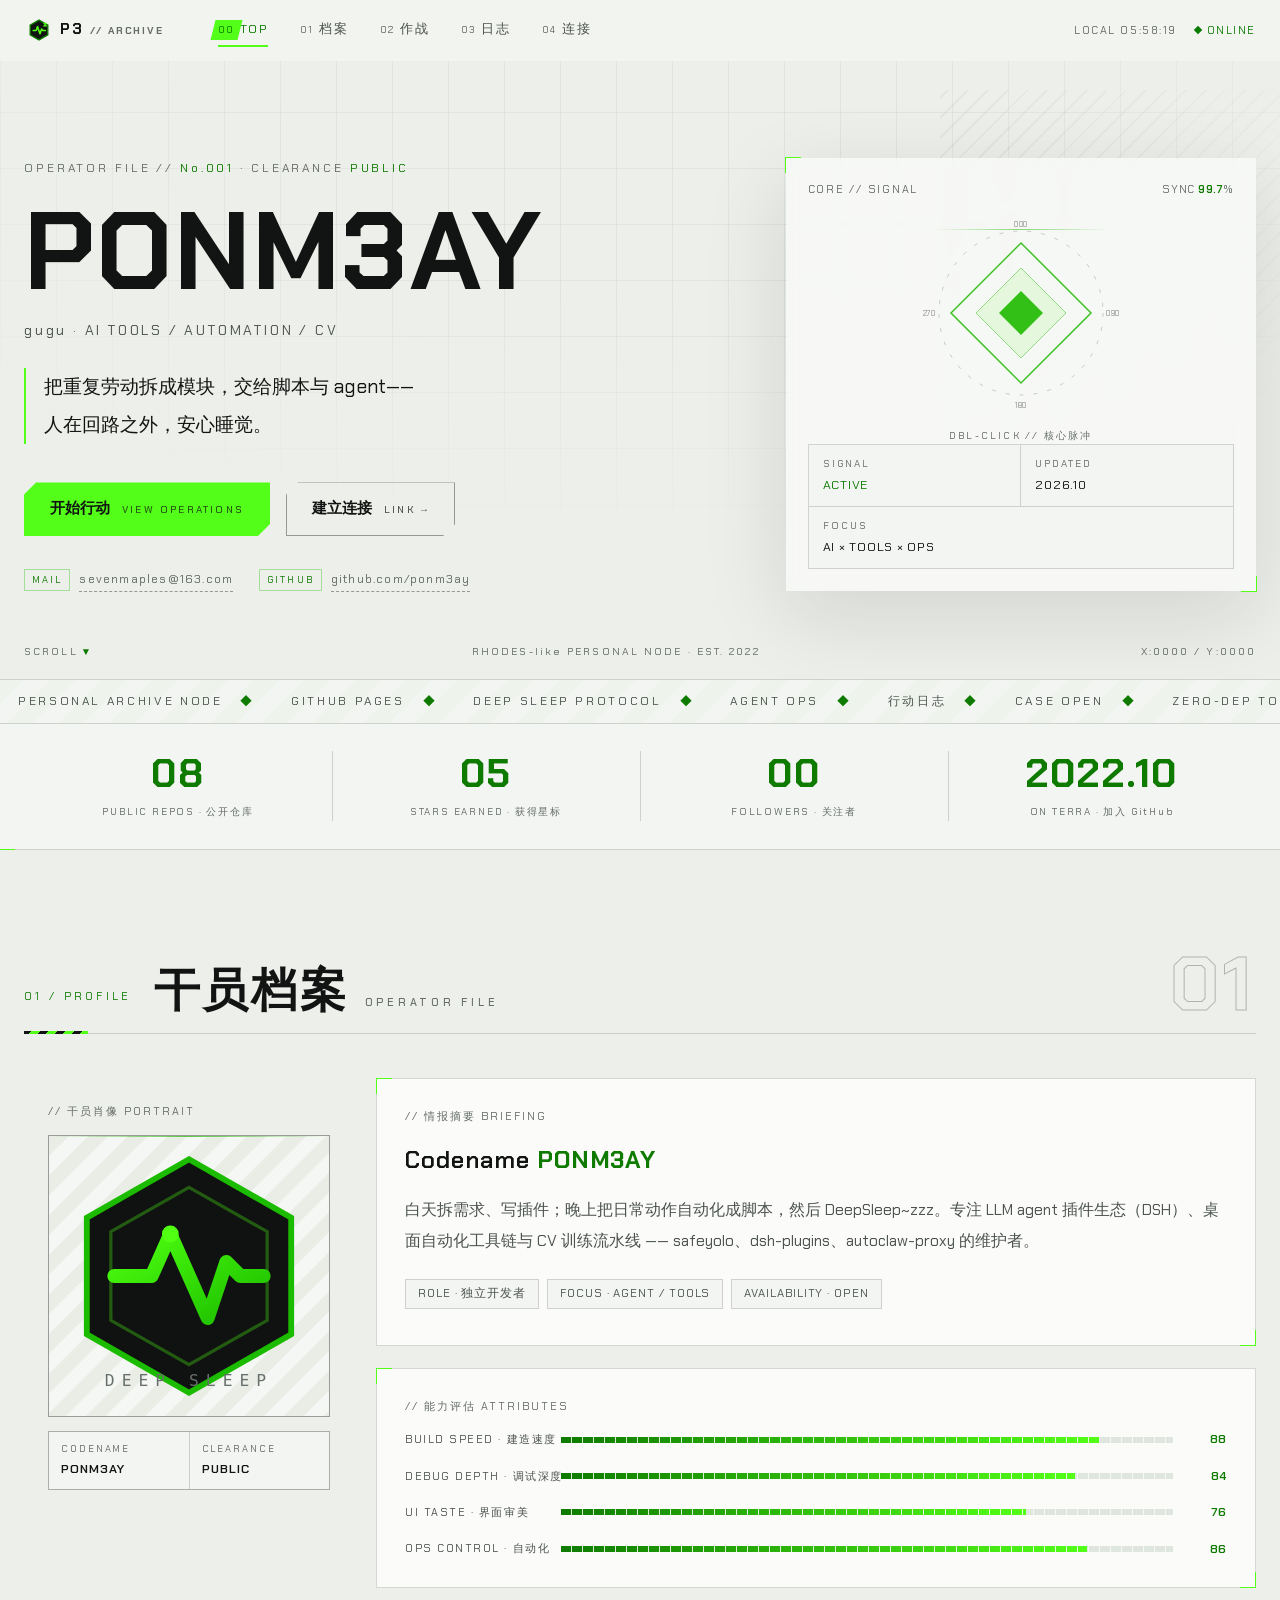
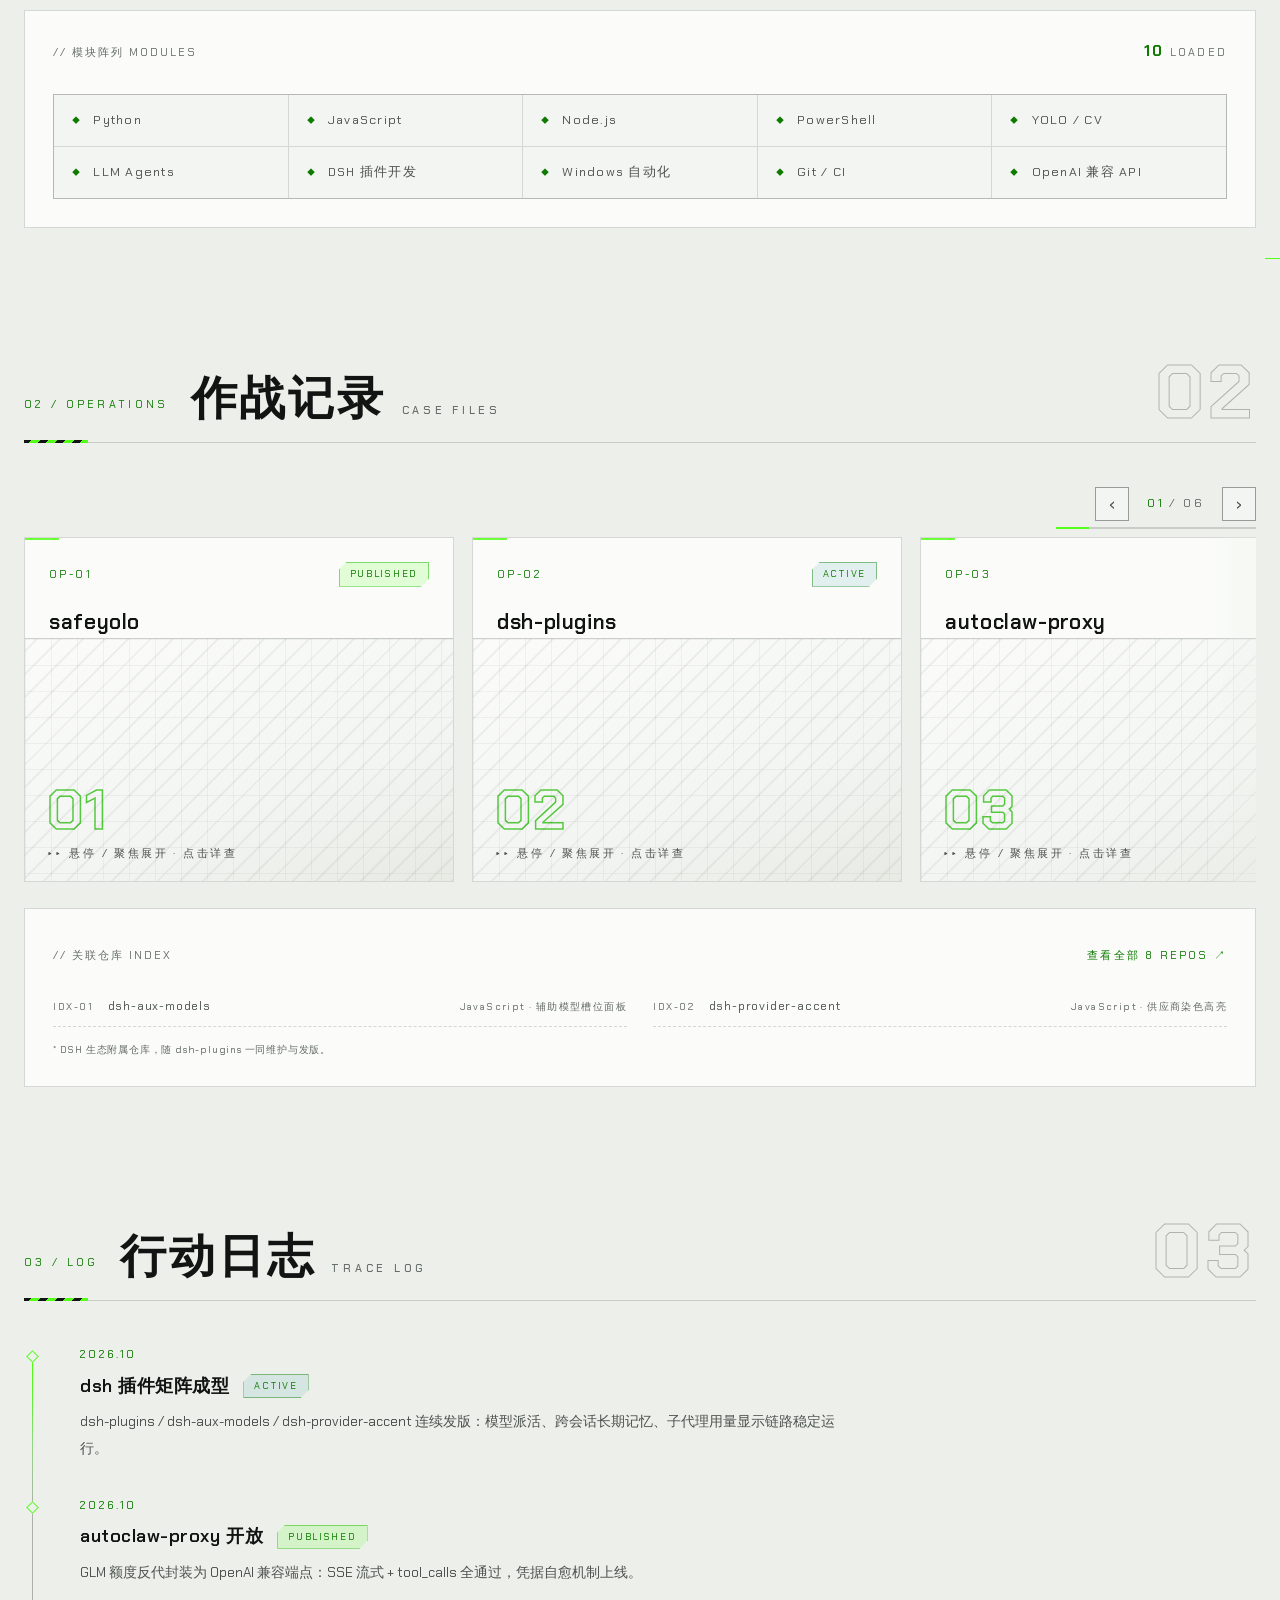
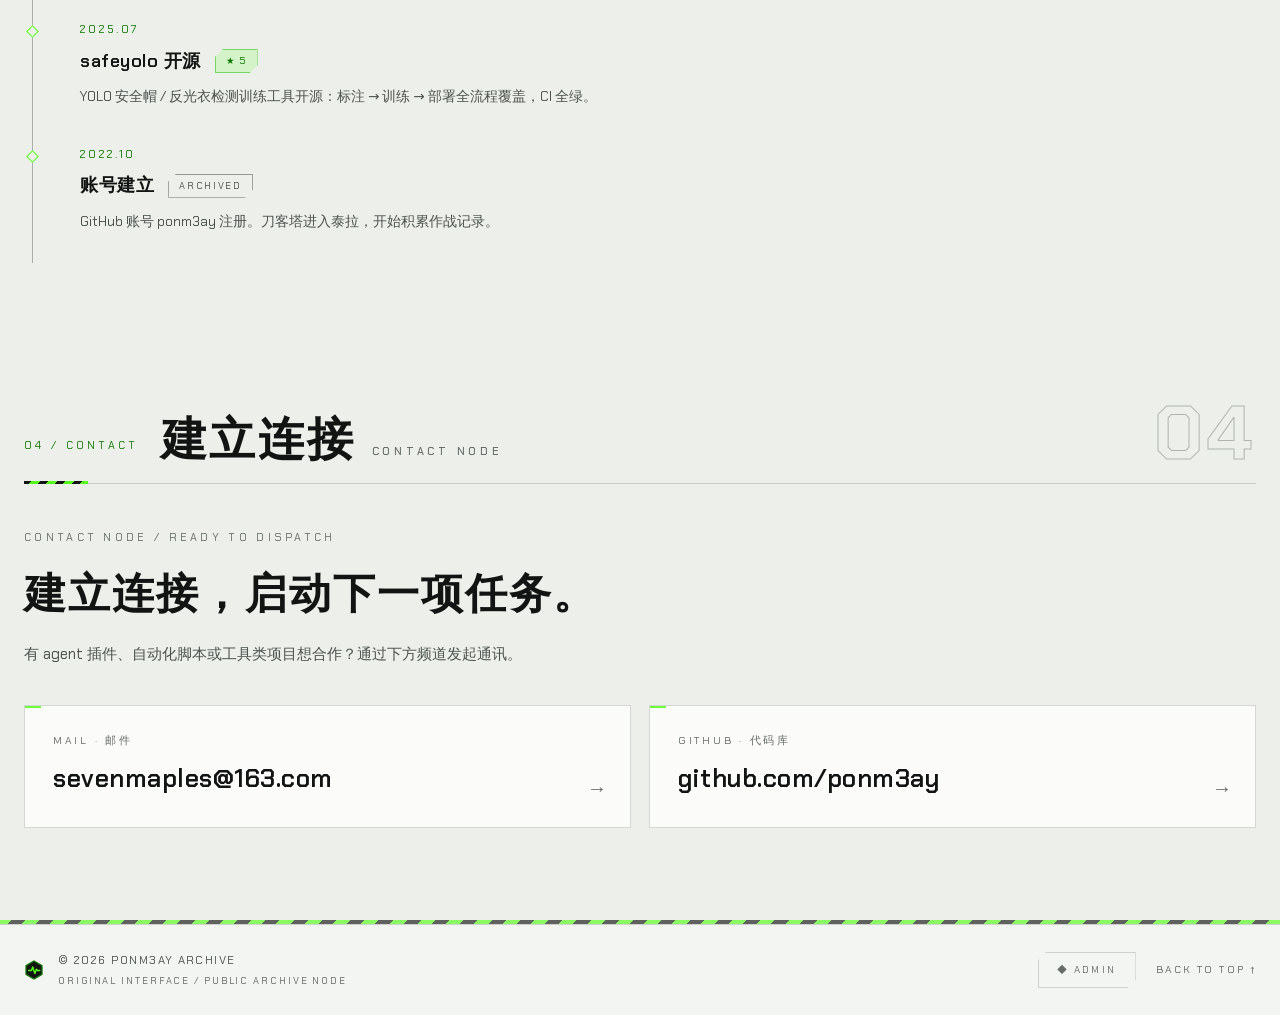
==== commit ff9cf13c: "R59: 第七次审查三项根治(critical副本断言幂等/:has条件式/空行清理)+docs" ====
--- a/index.html
+++ b/index.html
@@ -25,36 +25,30 @@
 <link rel="stylesheet" href="assets/css/main.min.css" media="print" onload="this.media='all'">
 <noscript><link rel="stylesheet" href="assets/css/main.min.css"></noscript>
 
-<style id="p3-critical">:root{--bg0:#edf0ea;--bg1:#f3f5f2;--bg2:#fbfcfa;--bg3:#e7ebe4;--panel:#fbfcfa;--line:#11141229;--line-strong:#11141266;--text:#111412;--dim:#4c524e;--faint:#656b67;--ak:#53ff18;--ak-deep:#0e7a00;--ak-soft:#53ff1829;--cyan:#0c7c00;--cyan-soft:#007c8f1a;--red:#b34700;--red-soft:#ff6a001f;--ok:#0c7c00;--f-disp:"Chakra Petch","Microsoft YaHei","PingFang SC","Noto Sans SC",system-ui,sans-serif;--f-body:"Chakra Petch","Microsoft YaHei","PingFang SC","Noto Sans SC",system-ui,sans-serif;--f-mono:"Consolas","Chakra Petch","Microsoft YaHei","Courier New",monospace;--ease-out:cubic-bezier(.16,1,.3,1);--clip-btn:polygon(12px 0,100% 0,100% calc(100% - 12px),calc(100% - 12px)100%,0 100%,0 12px);--clip-btn-sm:polygon(8px 0,100% 0,100% calc(100% - 8px),calc(100% - 8px)100%,0 100%,0 8px)}*,*:before,*:after{box-sizing:border-box}html,html:focus-within{scroll-behavior:smooth}body{background:var(--bg0);color:var(--text);font-family:var(--f-body);-webkit-font-smoothing:antialiased;overflow-x:hidden;margin:0;font-size:16px;line-height:1.7}::selection{background:var(--ak);color:#111412}img{display:block;max-width:100%}a{color:inherit;text-decoration:none}button{cursor:pointer;font-family:inherit}h1,h2,h3,h4,p,dl,dd,ul{margin:0;padding:0}ul{list-style:none}:focus-visible{outline:2px solid var(--ak);outline-offset:3px}::-webkit-scrollbar{width:10px;height:8px}::-webkit-scrollbar-track{background:var(--bg0)}::-webkit-scrollbar-thumb{border:2px solid var(--bg0);background:#c2c8bf}::-webkit-scrollbar-thumb:hover{background:var(--ak-deep)}.mono{font-family:var(--f-mono);letter-spacing:.05em}.container{width:min(1240px,100% - 48px);margin-inline-start:auto;margin-inline-end:auto}@media (max-width:640px){.container{width:calc(100% - 36px)}}.noscript-note{background:var(--red-soft);border-bottom:1px solid var(--red);font-family:var(--f-mono);padding:12px 20px;font-size:13px}#boot{position:fixed;z-index:200;background:var(--bg0);display:flex;animation:.5s 5s forwards bootAutoHide;justify-content:center;align-items: center;inset:0}@keyframes bootAutoHide{to{opacity:0;visibility:hidden}}#boot.is-done{opacity:0;visibility:hidden;transition:opacity .45s,visibility .45s}.boot-inner{width:min(560px,86vw)}.boot-lines{color:var(--dim);min-height:150px;font-size:12.5px;line-height:2}.boot-lines .bl{opacity:0;animation:.12s forwards blIn}.boot-lines .bl b{color:var(--ak-deep);font-weight:600}.boot-lines .bl .ok{color:var(--ok)}@keyframes blIn{to{opacity:1}}.boot-bar{overflow:hidden;background:#dfe5df;height:3px;margin:18px 0 10px}.boot-bar i{display:block;background:linear-gradient(90deg,var(--ak-deep),var(--ak));width:0;height:100%;transition:width .18s}.boot-status{display:flex;color:var(--faint);letter-spacing:.15em;justify-content:space-between;font-size:11px}.boot-skip{border:1px solid var(--line-strong);color:var(--dim);letter-spacing:.2em;clip-path:var(--clip-btn-sm);background:0 0;margin-top:26px;padding:11px 20px;transition:all .2s;font-size:11px}.boot-skip:hover{border-color:var(--ak-deep);color:var(--ak-deep)}.scroll-progress{position:fixed;z-index:120;background:0 0;height:2px;top:0;left:0;right:0}.scroll-progress i{display:block;background:var(--ak);width:0;height:100%;box-shadow:0 0 8px #1fb90080}.btn{display:inline-flex;font-family:var(--f-disp);clip-path:var(--clip-btn);transition:transform .2s var(--ease-out),background .2s,color .2s,box-shadow .2s;position:relative;border:none;align-items: center;gap:12px;padding:14px 26px;font-size:15px;font-weight:600}.btn .btn-en{letter-spacing:.22em;opacity:.72;font-size:10px;font-weight:500}.btn-solid{background:var(--ak);color:#111412}.btn-solid:hover{transform:translateY(-2px);box-shadow:0 6px 22px #1fb9004d}.btn-solid:active{transform:translateY(0)}.btn-ghost{color:var(--text);box-shadow:inset 0 0 0 1px var(--line-strong);background:0 0}.btn-ghost:hover{color:var(--ak-deep);box-shadow:inset 0 0 0 1px var(--ak);transform:translateY(-2px)}.btn-danger{color:var(--red)}.btn-danger:hover{box-shadow:inset 0 0 0 1px var(--red);color:var(--red);transform:none}.panel{background:var(--panel);border:1px solid var(--line);position:relative;padding:28px}.bio-panel,.attrs-panel,.ops-index-panel,.modules-panel{transition:background-position .95s var(--ease-out),border-color .25s;background-image:linear-gradient(115deg,#0000 42%,#53ff1812 50%,#0000 58%);background-position:130% 0;background-repeat:no-repeat;background-size:230% 100%}.bio-panel:hover,.attrs-panel:hover,.ops-index-panel:hover,.modules-panel:hover{background-position:-70% 0;border-color:#1fb90073}.panel-corners:before,.panel-corners:after{content:"";position:absolute;border:1.5px solid var(--ak);pointer-events:none;width:16px;height:16px;transition:all .3s}.panel-corners:before{border-bottom:none;border-right:none;top:-1px;left:-1px}.panel-corners:after{border-top:none;border-left:none;bottom:-1px;right:-1px}.panel-corners:hover:before,.panel-corners:hover:after{width:24px;height:24px}.panel-tag{color:var(--faint);letter-spacing:.18em;margin-bottom:14px;font-size:11px}.panel-tag .attrs-note{display:inline-block;margin-left:10px}.chip{display:inline-block;color:var(--dim);border:1px solid var(--line);background:var(--bg1);letter-spacing:.08em;margin:0 8px 8px 0;padding:4px 12px;font-size:11.5px}.reveal{opacity:0;transition:opacity .8s var(--ease-out),transform .8s var(--ease-out);transform:translateY(26px)}.reveal.in{opacity:1;transform:none}body:not(.p3-admin) .is-todo,body:not(.p3-admin) .admin-only{display:none!important}.nav{position:fixed;z-index:110;backdrop-filter:blur(12px);background:#f3f5f2db;border-bottom:1px solid #0000;transition:border-color .3s;top:0;left:0;right:0}.nav.is-scrolled{border-bottom-color:var(--line)}.nav-inner{display:flex;align-items: center;gap:28px;height:60px}.nav-logo{display:flex;color:var(--text);align-self:stretch;align-items: center;gap:10px;padding:0 4px}.nav-logo-mark{color:var(--ak-deep);width:22px;height:22px}.nav-logo-text{letter-spacing:.12em;font-size:15px;font-weight:700}.nav-logo-sub{color:var(--faint);letter-spacing:.18em;margin-left:6px;font-size:10px}.nav-links{display:flex;gap:4px;margin-left:8px}.nav-link{position:relative;display:flex;color:var(--dim);letter-spacing:.1em;align-items:baseline;gap:6px;padding:8px 14px;transition:color .2s;font-size:12.5px}.nav-link i{color:var(--faint);position:relative;z-index:1;transition:color .2s;font-size:9.5px;font-style:normal}.nav-link i:before{content:"";position:absolute;background:var(--ak);z-index:-1;opacity:0;transition:transform .32s var(--ease-out),opacity .28s ease;inset:-2px -5px;transform:translate(-9px)skew(-14deg)}.nav-link:hover i:before,.nav-link.is-active i:before{opacity:1;transform:translate(0)skew(-14deg)}.nav-link:hover i,.nav-link.is-active i{color:#111412}.nav-link:hover{color:var(--text)}.nav-link.is-active,.nav-link.is-active i{color:var(--ak-deep)}.nav-link:after{content:"";position:absolute;background:var(--ak);transform-origin:left;transition:transform .28s var(--ease-out);height:1.5px;bottom:2px;left:14px;right:14px;transform:scaleX(0)}.nav-link.is-active:after{transform:scaleX(1)}
-</style>
-
-
-
-<style id="p3-critical">:root{--bg0:#edf0ea;--bg1:#f3f5f2;--bg2:#fbfcfa;--bg3:#e7ebe4;--panel:#fbfcfa;--line:#11141229;--line-strong:#11141266;--text:#111412;--dim:#4c524e;--faint:#656b67;--ak:#53ff18;--ak-deep:#0e7a00;--ak-soft:#53ff1829;--cyan:#0c7c00;--cyan-soft:#007c8f1a;--red:#b34700;--red-soft:#ff6a001f;--ok:#0c7c00;--f-disp:"Chakra Petch","Microsoft YaHei","PingFang SC","Noto Sans SC",system-ui,sans-serif;--f-body:"Chakra Petch","Microsoft YaHei","PingFang SC","Noto Sans SC",system-ui,sans-serif;--f-mono:"Consolas","Chakra Petch","Microsoft YaHei","Courier New",monospace;--ease-out:cubic-bezier(.16,1,.3,1);--clip-btn:polygon(12px 0,100% 0,100% calc(100% - 12px),calc(100% - 12px)100%,0 100%,0 12px);--clip-btn-sm:polygon(8px 0,100% 0,100% calc(100% - 8px),calc(100% - 8px)100%,0 100%,0 8px)}*,*:before,*:after{box-sizing:border-box}html,html:focus-within{scroll-behavior:smooth}body{background:var(--bg0);color:var(--text);font-family:var(--f-body);-webkit-font-smoothing:antialiased;overflow-x:hidden;margin:0;font-size:16px;line-height:1.7}::selection{background:var(--ak);color:#111412}img{display:block;max-width:100%}a{color:inherit;text-decoration:none}button{cursor:pointer;font-family:inherit}h1,h2,h3,h4,p,dl,dd,ul{margin:0;padding:0}ul{list-style:none}:focus-visible{outline:2px solid var(--ak);outline-offset:3px}::-webkit-scrollbar{width:10px;height:8px}::-webkit-scrollbar-track{background:var(--bg0)}::-webkit-scrollbar-thumb{border:2px solid var(--bg0);background:#c2c8bf}::-webkit-scrollbar-thumb:hover{background:var(--ak-deep)}.mono{font-family:var(--f-mono);letter-spacing:.05em}.container{width:min(1240px,100% - 48px);margin-inline-start:auto;margin-inline-end:auto}@media (max-width:640px){.container{width:calc(100% - 36px)}}.noscript-note{background:var(--red-soft);border-bottom:1px solid var(--red);font-family:var(--f-mono);padding:12px 20px;font-size:13px}#boot{position:fixed;z-index:200;background:var(--bg0);display:flex;animation:.5s 5s forwards bootAutoHide;justify-content:center;align-items: center;inset:0}@keyframes bootAutoHide{to{opacity:0;visibility:hidden}}#boot.is-done{opacity:0;visibility:hidden;transition:opacity .45s,visibility .45s}.boot-inner{width:min(560px,86vw)}.boot-lines{color:var(--dim);min-height:150px;font-size:12.5px;line-height:2}.boot-lines .bl{opacity:0;animation:.12s forwards blIn}.boot-lines .bl b{color:var(--ak-deep);font-weight:600}.boot-lines .bl .ok{color:var(--ok)}@keyframes blIn{to{opacity:1}}.boot-bar{overflow:hidden;background:#dfe5df;height:3px;margin:18px 0 10px}.boot-bar i{display:block;background:linear-gradient(90deg,var(--ak-deep),var(--ak));width:0;height:100%;transition:width .18s}.boot-status{display:flex;color:var(--faint);letter-spacing:.15em;justify-content:space-between;font-size:11px}.boot-skip{border:1px solid var(--line-strong);color:var(--dim);letter-spacing:.2em;clip-path:var(--clip-btn-sm);background:0 0;margin-top:26px;padding:11px 20px;transition:all .2s;font-size:11px}.boot-skip:hover{border-color:var(--ak-deep);color:var(--ak-deep)}.scroll-progress{position:fixed;z-index:120;background:0 0;height:2px;top:0;left:0;right:0}.scroll-progress i{display:block;background:var(--ak);width:0;height:100%;box-shadow:0 0 8px #1fb90080}.btn{display:inline-flex;font-family:var(--f-disp);clip-path:var(--clip-btn);transition:transform .2s var(--ease-out),background .2s,color .2s,box-shadow .2s;position:relative;border:none;align-items: center;gap:12px;padding:14px 26px;font-size:15px;font-weight:600}.btn .btn-en{letter-spacing:.22em;opacity:.72;font-size:10px;font-weight:500}.btn-solid{background:var(--ak);color:#111412}.btn-solid:hover{transform:translateY(-2px);box-shadow:0 6px 22px #1fb9004d}.btn-solid:active{transform:translateY(0)}.btn-ghost{color:var(--text);box-shadow:inset 0 0 0 1px var(--line-strong);background:0 0}.btn-ghost:hover{color:var(--ak-deep);box-shadow:inset 0 0 0 1px var(--ak);transform:translateY(-2px)}.btn-danger{color:var(--red)}.btn-danger:hover{box-shadow:inset 0 0 0 1px var(--red);color:var(--red);transform:none}.panel{background:var(--panel);border:1px solid var(--line);position:relative;padding:28px}.bio-panel,.attrs-panel,.ops-index-panel,.modules-panel{transition:background-position .95s var(--ease-out),border-color .25s;background-image:linear-gradient(115deg,#0000 42%,#53ff1812 50%,#0000 58%);background-position:130% 0;background-repeat:no-repeat;background-size:230% 100%}.bio-panel:hover,.attrs-panel:hover,.ops-index-panel:hover,.modules-panel:hover{background-position:-70% 0;border-color:#1fb90073}.panel-corners:before,.panel-corners:after{content:"";position:absolute;border:1.5px solid var(--ak);pointer-events:none;width:16px;height:16px;transition:all .3s}.panel-corners:before{border-bottom:none;border-right:none;top:-1px;left:-1px}.panel-corners:after{border-top:none;border-left:none;bottom:-1px;right:-1px}.panel-corners:hover:before,.panel-corners:hover:after{width:24px;height:24px}.panel-tag{color:var(--faint);letter-spacing:.18em;margin-bottom:14px;font-size:11px}.panel-tag .attrs-note{display:inline-block;margin-left:10px}.chip{display:inline-block;color:var(--dim);border:1px solid var(--line);background:var(--bg1);letter-spacing:.08em;margin:0 8px 8px 0;padding:4px 12px;font-size:11.5px}.reveal{opacity:0;transition:opacity .8s var(--ease-out),transform .8s var(--ease-out);transform:translateY(26px)}.reveal.in{opacity:1;transform:none}body:not(.p3-admin) .is-todo,body:not(.p3-admin) .admin-only{display:none!important}.nav{position:fixed;z-index:110;backdrop-filter:blur(12px);background:#f3f5f2db;border-bottom:1px solid #0000;transition:border-color .3s;top:0;left:0;right:0}.nav.is-scrolled{border-bottom-color:var(--line)}.nav-inner{display:flex;align-items: center;gap:28px;height:60px}.nav-logo{display:flex;color:var(--text);align-self:stretch;align-items: center;gap:10px;padding:0 4px}.nav-logo-mark{color:var(--ak-deep);width:22px;height:22px}.nav-logo-text{letter-spacing:.12em;font-size:15px;font-weight:700}.nav-logo-sub{color:var(--faint);letter-spacing:.18em;margin-left:6px;font-size:10px}.nav-links{display:flex;gap:4px;margin-left:8px}.nav-link{position:relative;display:flex;color:var(--dim);letter-spacing:.1em;align-items:baseline;gap:6px;padding:8px 14px;transition:color .2s;font-size:12.5px}.nav-link i{color:var(--faint);position:relative;z-index:1;transition:color .2s;font-size:9.5px;font-style:normal}.nav-link i:before{content:"";position:absolute;background:var(--ak);z-index:-1;opacity:0;transition:transform .32s var(--ease-out),opacity .28s ease;inset:-2px -5px;transform:translate(-9px)skew(-14deg)}.nav-link:hover i:before,.nav-link.is-active i:before{opacity:1;transform:translate(0)skew(-14deg)}.nav-link:hover i,.nav-link.is-active i{color:#111412}.nav-link:hover{color:var(--text)}.nav-link.is-active,.nav-link.is-active i{color:var(--ak-deep)}.nav-link:after{content:"";position:absolute;background:var(--ak);transform-origin:left;transition:transform .28s var(--ease-out);height:1.5px;bottom:2px;left:14px;right:14px;transform:scaleX(0)}.nav-link.is-active:after{transform:scaleX(1)}
-</style>
-
-
-<style id="p3-critical">:root{--bg0:#edf0ea;--bg1:#f3f5f2;--bg2:#fbfcfa;--bg3:#e7ebe4;--panel:#fbfcfa;--line:#11141229;--line-strong:#11141266;--text:#111412;--dim:#4c524e;--faint:#656b67;--ak:#53ff18;--ak-deep:#0e7a00;--ak-soft:#53ff1829;--cyan:#0c7c00;--cyan-soft:#007c8f1a;--red:#b34700;--red-soft:#ff6a001f;--ok:#0c7c00;--f-disp:"Chakra Petch","Microsoft YaHei","PingFang SC","Noto Sans SC",system-ui,sans-serif;--f-body:"Chakra Petch","Microsoft YaHei","PingFang SC","Noto Sans SC",system-ui,sans-serif;--f-mono:"Consolas","Chakra Petch","Microsoft YaHei","Courier New",monospace;--ease-out:cubic-bezier(.16,1,.3,1);--clip-btn:polygon(12px 0,100% 0,100% calc(100% - 12px),calc(100% - 12px)100%,0 100%,0 12px);--clip-btn-sm:polygon(8px 0,100% 0,100% calc(100% - 8px),calc(100% - 8px)100%,0 100%,0 8px)}*,*:before,*:after{box-sizing:border-box}html,html:focus-within{scroll-behavior:smooth}body{background:var(--bg0);color:var(--text);font-family:var(--f-body);-webkit-font-smoothing:antialiased;overflow-x:hidden;margin:0;font-size:16px;line-height:1.7}::selection{background:var(--ak);color:#111412}img{display:block;max-width:100%}a{color:inherit;text-decoration:none}button{cursor:pointer;font-family:inherit}h1,h2,h3,h4,p,dl,dd,ul{margin:0;padding:0}ul{list-style:none}:focus-visible{outline:2px solid var(--ak);outline-offset:3px}::-webkit-scrollbar{width:10px;height:8px}::-webkit-scrollbar-track{background:var(--bg0)}::-webkit-scrollbar-thumb{border:2px solid var(--bg0);background:#c2c8bf}::-webkit-scrollbar-thumb:hover{background:var(--ak-deep)}.mono{font-family:var(--f-mono);letter-spacing:.05em}.container{width:min(1240px,100% - 48px);margin-inline-start:auto;margin-inline-end:auto}@media (max-width:640px){.container{width:calc(100% - 36px)}}.noscript-note{background:var(--red-soft);border-bottom:1px solid var(--red);font-family:var(--f-mono);padding:12px 20px;font-size:13px}#boot{position:fixed;z-index:200;background:var(--bg0);display:flex;animation:.5s 5s forwards bootAutoHide;justify-content:center;align-items: center;inset:0}@keyframes bootAutoHide{to{opacity:0;visibility:hidden}}#boot.is-done{opacity:0;visibility:hidden;transition:opacity .45s,visibility .45s}.boot-inner{width:min(560px,86vw)}.boot-lines{color:var(--dim);min-height:150px;font-size:12.5px;line-height:2}.boot-lines .bl{opacity:0;animation:.12s forwards blIn}.boot-lines .bl b{color:var(--ak-deep);font-weight:600}.boot-lines .bl .ok{color:var(--ok)}@keyframes blIn{to{opacity:1}}.boot-bar{overflow:hidden;background:#dfe5df;height:3px;margin:18px 0 10px}.boot-bar i{display:block;background:linear-gradient(90deg,var(--ak-deep),var(--ak));width:0;height:100%;transition:width .18s}.boot-status{display:flex;color:var(--faint);letter-spacing:.15em;justify-content:space-between;font-size:11px}.boot-skip{border:1px solid var(--line-strong);color:var(--dim);letter-spacing:.2em;clip-path:var(--clip-btn-sm);background:0 0;margin-top:26px;padding:11px 20px;transition:all .2s;font-size:11px}.boot-skip:hover{border-color:var(--ak-deep);color:var(--ak-deep)}.scroll-progress{position:fixed;z-index:120;background:0 0;height:2px;top:0;left:0;right:0}.scroll-progress i{display:block;background:var(--ak);width:0;height:100%;box-shadow:0 0 8px #1fb90080}.btn{display:inline-flex;font-family:var(--f-disp);clip-path:var(--clip-btn);transition:transform .2s var(--ease-out),background .2s,color .2s,box-shadow .2s;position:relative;border:none;align-items: center;gap:12px;padding:14px 26px;font-size:15px;font-weight:600}.btn .btn-en{letter-spacing:.22em;opacity:.72;font-size:10px;font-weight:500}.btn-solid{background:var(--ak);color:#111412}.btn-solid:hover{transform:translateY(-2px);box-shadow:0 6px 22px #1fb9004d}.btn-solid:active{transform:translateY(0)}.btn-ghost{color:var(--text);box-shadow:inset 0 0 0 1px var(--line-strong);background:0 0}.btn-ghost:hover{color:var(--ak-deep);box-shadow:inset 0 0 0 1px var(--ak);transform:translateY(-2px)}.btn-danger{color:var(--red)}.btn-danger:hover{box-shadow:inset 0 0 0 1px var(--red);color:var(--red);transform:none}.panel{background:var(--panel);border:1px solid var(--line);position:relative;padding:28px}.bio-panel,.attrs-panel,.ops-index-panel,.modules-panel{transition:background-position .95s var(--ease-out),border-color .25s;background-image:linear-gradient(115deg,#0000 42%,#53ff1812 50%,#0000 58%);background-position:130% 0;background-repeat:no-repeat;background-size:230% 100%}.bio-panel:hover,.attrs-panel:hover,.ops-index-panel:hover,.modules-panel:hover{background-position:-70% 0;border-color:#1fb90073}.panel-corners:before,.panel-corners:after{content:"";position:absolute;border:1.5px solid var(--ak);pointer-events:none;width:16px;height:16px;transition:all .3s}.panel-corners:before{border-bottom:none;border-right:none;top:-1px;left:-1px}.panel-corners:after{border-top:none;border-left:none;bottom:-1px;right:-1px}.panel-corners:hover:before,.panel-corners:hover:after{width:24px;height:24px}.panel-tag{color:var(--faint);letter-spacing:.18em;margin-bottom:14px;font-size:11px}.panel-tag .attrs-note{display:inline-block;margin-left:10px}.chip{display:inline-block;color:var(--dim);border:1px solid var(--line);background:var(--bg1);letter-spacing:.08em;margin:0 8px 8px 0;padding:4px 12px;font-size:11.5px}.reveal{opacity:0;transition:opacity .8s var(--ease-out),transform .8s var(--ease-out);transform:translateY(26px)}.reveal.in{opacity:1;transform:none}body:not(.p3-admin) .is-todo,body:not(.p3-admin) .admin-only{display:none!important}.nav{position:fixed;z-index:110;backdrop-filter:blur(12px);background:#f3f5f2db;border-bottom:1px solid #0000;transition:border-color .3s;top:0;left:0;right:0}.nav.is-scrolled{border-bottom-color:var(--line)}.nav-inner{display:flex;align-items: center;gap:28px;height:60px}.nav-logo{display:flex;color:var(--text);align-self:stretch;align-items: center;gap:10px;padding:0 4px}.nav-logo-mark{color:var(--ak-deep);width:22px;height:22px}.nav-logo-text{letter-spacing:.12em;font-size:15px;font-weight:700}.nav-logo-sub{color:var(--faint);letter-spacing:.18em;margin-left:6px;font-size:10px}.nav-links{display:flex;gap:4px;margin-left:8px}.nav-link{position:relative;display:flex;color:var(--dim);letter-spacing:.1em;align-items:baseline;gap:6px;padding:8px 14px;transition:color .2s;font-size:12.5px}.nav-link i{color:var(--faint);position:relative;z-index:1;transition:color .2s;font-size:9.5px;font-style:normal}.nav-link i:before{content:"";position:absolute;background:var(--ak);z-index:-1;opacity:0;transition:transform .32s var(--ease-out),opacity .28s ease;inset:-2px -5px;transform:translate(-9px)skew(-14deg)}.nav-link:hover i:before,.nav-link.is-active i:before{opacity:1;transform:translate(0)skew(-14deg)}.nav-link:hover i,.nav-link.is-active i{color:#111412}.nav-link:hover{color:var(--text)}.nav-link.is-active,.nav-link.is-active i{color:var(--ak-deep)}.nav-link:after{content:"";position:absolute;background:var(--ak);transform-origin:left;transition:transform .28s var(--ease-out);height:1.5px;bottom:2px;left:14px;right:14px;transform:scaleX(0)}.nav-link.is-active:after{transform:scaleX(1)}
-</style>
-
-
-<style id="p3-critical">:root{--bg0:#edf0ea;--bg1:#f3f5f2;--bg2:#fbfcfa;--bg3:#e7ebe4;--panel:#fbfcfa;--line:#11141229;--line-strong:#11141266;--text:#111412;--dim:#4c524e;--faint:#656b67;--ak:#53ff18;--ak-deep:#0e7a00;--ak-soft:#53ff1829;--cyan:#0c7c00;--cyan-soft:#007c8f1a;--red:#b34700;--red-soft:#ff6a001f;--ok:#0c7c00;--f-disp:"Chakra Petch","Microsoft YaHei","PingFang SC","Noto Sans SC",system-ui,sans-serif;--f-body:"Chakra Petch","Microsoft YaHei","PingFang SC","Noto Sans SC",system-ui,sans-serif;--f-mono:"Consolas","Chakra Petch","Microsoft YaHei","Courier New",monospace;--ease-out:cubic-bezier(.16,1,.3,1);--clip-btn:polygon(12px 0,100% 0,100% calc(100% - 12px),calc(100% - 12px)100%,0 100%,0 12px);--clip-btn-sm:polygon(8px 0,100% 0,100% calc(100% - 8px),calc(100% - 8px)100%,0 100%,0 8px)}*,*:before,*:after{box-sizing:border-box}html,html:focus-within{scroll-behavior:smooth}body{background:var(--bg0);color:var(--text);font-family:var(--f-body);-webkit-font-smoothing:antialiased;overflow-x:hidden;margin:0;font-size:16px;line-height:1.7}::selection{background:var(--ak);color:#111412}img{display:block;max-width:100%}a{color:inherit;text-decoration:none}button{cursor:pointer;font-family:inherit}h1,h2,h3,h4,p,dl,dd,ul{margin:0;padding:0}ul{list-style:none}:focus-visible{outline:2px solid var(--ak);outline-offset:3px}::-webkit-scrollbar{width:10px;height:8px}::-webkit-scrollbar-track{background:var(--bg0)}::-webkit-scrollbar-thumb{border:2px solid var(--bg0);background:#c2c8bf}::-webkit-scrollbar-thumb:hover{background:var(--ak-deep)}.mono{font-family:var(--f-mono);letter-spacing:.05em}.container{width:min(1240px,100% - 48px);margin-inline-start:auto;margin-inline-end:auto}@media (max-width:640px){.container{width:calc(100% - 36px)}}.noscript-note{background:var(--red-soft);border-bottom:1px solid var(--red);font-family:var(--f-mono);padding:12px 20px;font-size:13px}#boot{position:fixed;z-index:200;background:var(--bg0);display:flex;animation:.5s 5s forwards bootAutoHide;justify-content:center;align-items: center;inset:0}@keyframes bootAutoHide{to{opacity:0;visibility:hidden}}#boot.is-done{opacity:0;visibility:hidden;transition:opacity .45s,visibility .45s}.boot-inner{width:min(560px,86vw)}.boot-lines{color:var(--dim);min-height:150px;font-size:12.5px;line-height:2}.boot-lines .bl{opacity:0;animation:.12s forwards blIn}.boot-lines .bl b{color:var(--ak-deep);font-weight:600}.boot-lines .bl .ok{color:var(--ok)}@keyframes blIn{to{opacity:1}}.boot-bar{overflow:hidden;background:#dfe5df;height:3px;margin:18px 0 10px}.boot-bar i{display:block;background:linear-gradient(90deg,var(--ak-deep),var(--ak));width:0;height:100%;transition:width .18s}.boot-status{display:flex;color:var(--faint);letter-spacing:.15em;justify-content:space-between;font-size:11px}.boot-skip{border:1px solid var(--line-strong);color:var(--dim);letter-spacing:.2em;clip-path:var(--clip-btn-sm);background:0 0;margin-top:26px;padding:11px 20px;transition:all .2s;font-size:11px}.boot-skip:hover{border-color:var(--ak-deep);color:var(--ak-deep)}.scroll-progress{position:fixed;z-index:120;background:0 0;height:2px;top:0;left:0;right:0}.scroll-progress i{display:block;background:var(--ak);width:0;height:100%;box-shadow:0 0 8px #1fb90080}.btn{display:inline-flex;font-family:var(--f-disp);clip-path:var(--clip-btn);transition:transform .2s var(--ease-out),background .2s,color .2s,box-shadow .2s;position:relative;border:none;align-items: center;gap:12px;padding:14px 26px;font-size:15px;font-weight:600}.btn .btn-en{letter-spacing:.22em;opacity:.72;font-size:10px;font-weight:500}.btn-solid{background:var(--ak);color:#111412}.btn-solid:hover{transform:translateY(-2px);box-shadow:0 6px 22px #1fb9004d}.btn-solid:active{transform:translateY(0)}.btn-ghost{color:var(--text);box-shadow:inset 0 0 0 1px var(--line-strong);background:0 0}.btn-ghost:hover{color:var(--ak-deep);box-shadow:inset 0 0 0 1px var(--ak);transform:translateY(-2px)}.btn-danger{color:var(--red)}.btn-danger:hover{box-shadow:inset 0 0 0 1px var(--red);color:var(--red);transform:none}.panel{background:var(--panel);border:1px solid var(--line);position:relative;padding:28px}.bio-panel,.attrs-panel,.ops-index-panel,.modules-panel{transition:background-position .95s var(--ease-out),border-color .25s;background-image:linear-gradient(115deg,#0000 42%,#53ff1812 50%,#0000 58%);background-position:130% 0;background-repeat:no-repeat;background-size:230% 100%}.bio-panel:hover,.attrs-panel:hover,.ops-index-panel:hover,.modules-panel:hover{background-position:-70% 0;border-color:#1fb90073}.panel-corners:before,.panel-corners:after{content:"";position:absolute;border:1.5px solid var(--ak);pointer-events:none;width:16px;height:16px;transition:all .3s}.panel-corners:before{border-bottom:none;border-right:none;top:-1px;left:-1px}.panel-corners:after{border-top:none;border-left:none;bottom:-1px;right:-1px}.panel-corners:hover:before,.panel-corners:hover:after{width:24px;height:24px}.panel-tag{color:var(--faint);letter-spacing:.18em;margin-bottom:14px;font-size:11px}.panel-tag .attrs-note{display:inline-block;margin-left:10px}.chip{display:inline-block;color:var(--dim);border:1px solid var(--line);background:var(--bg1);letter-spacing:.08em;margin:0 8px 8px 0;padding:4px 12px;font-size:11.5px}.reveal{opacity:0;transition:opacity .8s var(--ease-out),transform .8s var(--ease-out);transform:translateY(26px)}.reveal.in{opacity:1;transform:none}body:not(.p3-admin) .is-todo,body:not(.p3-admin) .admin-only{display:none!important}.nav{position:fixed;z-index:110;backdrop-filter:blur(12px);background:#f3f5f2db;border-bottom:1px solid #0000;transition:border-color .3s;top:0;left:0;right:0}.nav.is-scrolled{border-bottom-color:var(--line)}.nav-inner{display:flex;align-items: center;gap:28px;height:60px}.nav-logo{display:flex;color:var(--text);align-self:stretch;align-items: center;gap:10px;padding:0 4px}.nav-logo-mark{color:var(--ak-deep);width:22px;height:22px}.nav-logo-text{letter-spacing:.12em;font-size:15px;font-weight:700}.nav-logo-sub{color:var(--faint);letter-spacing:.18em;margin-left:6px;font-size:10px}.nav-links{display:flex;gap:4px;margin-left:8px}.nav-link{position:relative;display:flex;color:var(--dim);letter-spacing:.1em;align-items:baseline;gap:6px;padding:8px 14px;transition:color .2s;font-size:12.5px}.nav-link i{color:var(--faint);position:relative;z-index:1;transition:color .2s;font-size:9.5px;font-style:normal}.nav-link i:before{content:"";position:absolute;background:var(--ak);z-index:-1;opacity:0;transition:transform .32s var(--ease-out),opacity .28s ease;inset:-2px -5px;transform:translate(-9px)skew(-14deg)}.nav-link:hover i:before,.nav-link.is-active i:before{opacity:1;transform:translate(0)skew(-14deg)}.nav-link:hover i,.nav-link.is-active i{color:#111412}.nav-link:hover{color:var(--text)}.nav-link.is-active,.nav-link.is-active i{color:var(--ak-deep)}.nav-link:after{content:"";position:absolute;background:var(--ak);transform-origin:left;transition:transform .28s var(--ease-out);height:1.5px;bottom:2px;left:14px;right:14px;transform:scaleX(0)}.nav-link.is-active:after{transform:scaleX(1)}
-</style>
-
-
-
-<style id="p3-critical">:root{--bg0:#edf0ea;--bg1:#f3f5f2;--bg2:#fbfcfa;--bg3:#e7ebe4;--panel:#fbfcfa;--line:#11141229;--line-strong:#11141266;--text:#111412;--dim:#4c524e;--faint:#656b67;--ak:#53ff18;--ak-deep:#0e7a00;--ak-soft:#53ff1829;--cyan:#0c7c00;--cyan-soft:#007c8f1a;--red:#b34700;--red-soft:#ff6a001f;--ok:#0c7c00;--f-disp:"Chakra Petch","Microsoft YaHei","PingFang SC","Noto Sans SC",system-ui,sans-serif;--f-body:"Chakra Petch","Microsoft YaHei","PingFang SC","Noto Sans SC",system-ui,sans-serif;--f-mono:"Consolas","Chakra Petch","Microsoft YaHei","Courier New",monospace;--ease-out:cubic-bezier(.16,1,.3,1);--clip-btn:polygon(12px 0,100% 0,100% calc(100% - 12px),calc(100% - 12px)100%,0 100%,0 12px);--clip-btn-sm:polygon(8px 0,100% 0,100% calc(100% - 8px),calc(100% - 8px)100%,0 100%,0 8px)}*,*:before,*:after{box-sizing:border-box}html,html:focus-within{scroll-behavior:smooth}body{background:var(--bg0);color:var(--text);font-family:var(--f-body);-webkit-font-smoothing:antialiased;overflow-x:hidden;margin:0;font-size:16px;line-height:1.7}::selection{background:var(--ak);color:#111412}img{display:block;max-width:100%}a{color:inherit;text-decoration:none}button{cursor:pointer;font-family:inherit}h1,h2,h3,h4,p,dl,dd,ul{margin:0;padding:0}ul{list-style:none}:focus-visible{outline:2px solid var(--ak);outline-offset:3px}::-webkit-scrollbar{width:10px;height:8px}::-webkit-scrollbar-track{background:var(--bg0)}::-webkit-scrollbar-thumb{border:2px solid var(--bg0);background:#c2c8bf}::-webkit-scrollbar-thumb:hover{background:var(--ak-deep)}.mono{font-family:var(--f-mono);letter-spacing:.05em}.container{width:min(1240px,100% - 48px);margin-inline-start:auto;margin-inline-end:auto}@media (max-width:640px){.container{width:calc(100% - 36px)}}.noscript-note{background:var(--red-soft);border-bottom:1px solid var(--red);font-family:var(--f-mono);padding:12px 20px;font-size:13px}#boot{position:fixed;z-index:200;background:var(--bg0);display:flex;animation:.5s 5s forwards bootAutoHide;justify-content:center;align-items: center;inset:0}@keyframes bootAutoHide{to{opacity:0;visibility:hidden}}#boot.is-done{opacity:0;visibility:hidden;transition:opacity .45s,visibility .45s}.boot-inner{width:min(560px,86vw)}.boot-lines{color:var(--dim);min-height:150px;font-size:12.5px;line-height:2}.boot-lines .bl{opacity:0;animation:.12s forwards blIn}.boot-lines .bl b{color:var(--ak-deep);font-weight:600}.boot-lines .bl .ok{color:var(--ok)}@keyframes blIn{to{opacity:1}}.boot-bar{overflow:hidden;background:#dfe5df;height:3px;margin:18px 0 10px}.boot-bar i{display:block;background:linear-gradient(90deg,var(--ak-deep),var(--ak));width:0;height:100%;transition:width .18s}.boot-status{display:flex;color:var(--faint);letter-spacing:.15em;justify-content:space-between;font-size:11px}.boot-skip{border:1px solid var(--line-strong);color:var(--dim);letter-spacing:.2em;clip-path:var(--clip-btn-sm);background:0 0;margin-top:26px;padding:11px 20px;transition:all .2s;font-size:11px}.boot-skip:hover{border-color:var(--ak-deep);color:var(--ak-deep)}.scroll-progress{position:fixed;z-index:120;background:0 0;height:2px;top:0;left:0;right:0}.scroll-progress i{display:block;background:var(--ak);width:0;height:100%;box-shadow:0 0 8px #1fb90080}.btn{display:inline-flex;font-family:var(--f-disp);clip-path:var(--clip-btn);transition:transform .2s var(--ease-out),background .2s,color .2s,box-shadow .2s;position:relative;border:none;align-items: center;gap:12px;padding:14px 26px;font-size:15px;font-weight:600}.btn .btn-en{letter-spacing:.22em;opacity:.72;font-size:10px;font-weight:500}.btn-solid{background:var(--ak);color:#111412}.btn-solid:hover{transform:translateY(-2px);box-shadow:0 6px 22px #1fb9004d}.btn-solid:active{transform:translateY(0)}.btn-ghost{color:var(--text);box-shadow:inset 0 0 0 1px var(--line-strong);background:0 0}.btn-ghost:hover{color:var(--ak-deep);box-shadow:inset 0 0 0 1px var(--ak);transform:translateY(-2px)}.btn-danger{color:var(--red)}.btn-danger:hover{box-shadow:inset 0 0 0 1px var(--red);color:var(--red);transform:none}.panel{background:var(--panel);border:1px solid var(--line);position:relative;padding:28px}.bio-panel,.attrs-panel,.ops-index-panel,.modules-panel{transition:background-position .95s var(--ease-out),border-color .25s;background-image:linear-gradient(115deg,#0000 42%,#53ff1812 50%,#0000 58%);background-position:130% 0;background-repeat:no-repeat;background-size:230% 100%}.bio-panel:hover,.attrs-panel:hover,.ops-index-panel:hover,.modules-panel:hover{background-position:-70% 0;border-color:#1fb90073}.panel-corners:before,.panel-corners:after{content:"";position:absolute;border:1.5px solid var(--ak);pointer-events:none;width:16px;height:16px;transition:all .3s}.panel-corners:before{border-bottom:none;border-right:none;top:-1px;left:-1px}.panel-corners:after{border-top:none;border-left:none;bottom:-1px;right:-1px}.panel-corners:hover:before,.panel-corners:hover:after{width:24px;height:24px}.panel-tag{color:var(--faint);letter-spacing:.18em;margin-bottom:14px;font-size:11px}.panel-tag .attrs-note{display:inline-block;margin-left:10px}.chip{display:inline-block;color:var(--dim);border:1px solid var(--line);background:var(--bg1);letter-spacing:.08em;margin:0 8px 8px 0;padding:4px 12px;font-size:11.5px}.reveal{opacity:0;transition:opacity .8s var(--ease-out),transform .8s var(--ease-out);transform:translateY(26px)}.reveal.in{opacity:1;transform:none}body:not(.p3-admin) .is-todo,body:not(.p3-admin) .admin-only{display:none!important}.nav{position:fixed;z-index:110;backdrop-filter:blur(12px);background:#f3f5f2db;border-bottom:1px solid #0000;transition:border-color .3s;top:0;left:0;right:0}.nav.is-scrolled{border-bottom-color:var(--line)}.nav-inner{display:flex;align-items: center;gap:28px;height:60px}.nav-logo{display:flex;color:var(--text);align-self:stretch;align-items: center;gap:10px;padding:0 4px}.nav-logo-mark{color:var(--ak-deep);width:22px;height:22px}.nav-logo-text{letter-spacing:.12em;font-size:15px;font-weight:700}.nav-logo-sub{color:var(--faint);letter-spacing:.18em;margin-left:6px;font-size:10px}.nav-links{display:flex;gap:4px;margin-left:8px}.nav-link{position:relative;display:flex;color:var(--dim);letter-spacing:.1em;align-items:baseline;gap:6px;padding:8px 14px;transition:color .2s;font-size:12.5px}.nav-link i{color:var(--faint);position:relative;z-index:1;transition:color .2s;font-size:9.5px;font-style:normal}.nav-link i:before{content:"";position:absolute;background:var(--ak);z-index:-1;opacity:0;transition:transform .32s var(--ease-out),opacity .28s ease;inset:-2px -5px;transform:translate(-9px)skew(-14deg)}.nav-link:hover i:before,.nav-link.is-active i:before{opacity:1;transform:translate(0)skew(-14deg)}.nav-link:hover i,.nav-link.is-active i{color:#111412}.nav-link:hover{color:var(--text)}.nav-link.is-active,.nav-link.is-active i{color:var(--ak-deep)}.nav-link:after{content:"";position:absolute;background:var(--ak);transform-origin:left;transition:transform .28s var(--ease-out);height:1.5px;bottom:2px;left:14px;right:14px;transform:scaleX(0)}.nav-link.is-active:after{transform:scaleX(1)}
-</style>
-
-
-
-<style id="p3-critical">:root{--bg0:#edf0ea;--bg1:#f3f5f2;--bg2:#fbfcfa;--bg3:#e7ebe4;--panel:#fbfcfa;--line:#11141229;--line-strong:#11141266;--text:#111412;--dim:#4c524e;--faint:#656b67;--ak:#53ff18;--ak-deep:#0e7a00;--ak-soft:#53ff1829;--cyan:#0c7c00;--cyan-soft:#007c8f1a;--red:#b34700;--red-soft:#ff6a001f;--ok:#0c7c00;--f-disp:"Chakra Petch","Microsoft YaHei","PingFang SC","Noto Sans SC",system-ui,sans-serif;--f-body:"Chakra Petch","Microsoft YaHei","PingFang SC","Noto Sans SC",system-ui,sans-serif;--f-mono:"Consolas","Chakra Petch","Microsoft YaHei","Courier New",monospace;--ease-out:cubic-bezier(.16,1,.3,1);--clip-btn:polygon(12px 0,100% 0,100% calc(100% - 12px),calc(100% - 12px)100%,0 100%,0 12px);--clip-btn-sm:polygon(8px 0,100% 0,100% calc(100% - 8px),calc(100% - 8px)100%,0 100%,0 8px)}*,*:before,*:after{box-sizing:border-box}html,html:focus-within{scroll-behavior:smooth}body{background:var(--bg0);color:var(--text);font-family:var(--f-body);-webkit-font-smoothing:antialiased;overflow-x:hidden;margin:0;font-size:16px;line-height:1.7}::selection{background:var(--ak);color:#111412}img{display:block;max-width:100%}a{color:inherit;text-decoration:none}button{cursor:pointer;font-family:inherit}h1,h2,h3,h4,p,dl,dd,ul{margin:0;padding:0}ul{list-style:none}:focus-visible{outline:2px solid var(--ak);outline-offset:3px}::-webkit-scrollbar{width:10px;height:8px}::-webkit-scrollbar-track{background:var(--bg0)}::-webkit-scrollbar-thumb{border:2px solid var(--bg0);background:#c2c8bf}::-webkit-scrollbar-thumb:hover{background:var(--ak-deep)}.mono{font-family:var(--f-mono);letter-spacing:.05em}.container{width:min(1240px,100% - 48px);margin-inline-start:auto;margin-inline-end:auto}@media (max-width:640px){.container{width:calc(100% - 36px)}}.noscript-note{background:var(--red-soft);border-bottom:1px solid var(--red);font-family:var(--f-mono);padding:12px 20px;font-size:13px}#boot{position:fixed;z-index:200;background:var(--bg0);display:flex;animation:.5s 5s forwards bootAutoHide;justify-content:center;align-items: center;inset:0}@keyframes bootAutoHide{to{opacity:0;visibility:hidden}}#boot.is-done{opacity:0;visibility:hidden;transition:opacity .45s,visibility .45s}.boot-inner{width:min(560px,86vw)}.boot-lines{color:var(--dim);min-height:150px;font-size:12.5px;line-height:2}.boot-lines .bl{opacity:0;animation:.12s forwards blIn}.boot-lines .bl b{color:var(--ak-deep);font-weight:600}.boot-lines .bl .ok{color:var(--ok)}@keyframes blIn{to{opacity:1}}.boot-bar{overflow:hidden;background:#dfe5df;height:3px;margin:18px 0 10px}.boot-bar i{display:block;background:linear-gradient(90deg,var(--ak-deep),var(--ak));width:0;height:100%;transition:width .18s}.boot-status{display:flex;color:var(--faint);letter-spacing:.15em;justify-content:space-between;font-size:11px}.boot-skip{border:1px solid var(--line-strong);color:var(--dim);letter-spacing:.2em;clip-path:var(--clip-btn-sm);background:0 0;margin-top:26px;padding:11px 20px;transition:all .2s;font-size:11px}.boot-skip:hover{border-color:var(--ak-deep);color:var(--ak-deep)}.scroll-progress{position:fixed;z-index:120;background:0 0;height:2px;top:0;left:0;right:0}.scroll-progress i{display:block;background:var(--ak);width:0;height:100%;box-shadow:0 0 8px #1fb90080}.btn{display:inline-flex;font-family:var(--f-disp);clip-path:var(--clip-btn);transition:transform .2s var(--ease-out),background .2s,color .2s,box-shadow .2s;position:relative;border:none;align-items: center;gap:12px;padding:14px 26px;font-size:15px;font-weight:600}.btn .btn-en{letter-spacing:.22em;opacity:.72;font-size:10px;font-weight:500}.btn-solid{background:var(--ak);color:#111412}.btn-solid:hover{transform:translateY(-2px);box-shadow:0 6px 22px #1fb9004d}.btn-solid:active{transform:translateY(0)}.btn-ghost{color:var(--text);box-shadow:inset 0 0 0 1px var(--line-strong);background:0 0}.btn-ghost:hover{color:var(--ak-deep);box-shadow:inset 0 0 0 1px var(--ak);transform:translateY(-2px)}.btn-danger{color:var(--red)}.btn-danger:hover{box-shadow:inset 0 0 0 1px var(--red);color:var(--red);transform:none}.panel{background:var(--panel);border:1px solid var(--line);position:relative;padding:28px}.panel-corners:before,.panel-corners:after{content:"";position:absolute;border:1.5px solid var(--ak);pointer-events:none;width:16px;height:16px;transition:all .3s}.panel-corners:before{border-bottom:none;border-right:none;top:-1px;left:-1px}.panel-corners:after{border-top:none;border-left:none;bottom:-1px;right:-1px}.panel-corners:hover:before,.panel-corners:hover:after{width:24px;height:24px}.panel-tag{color:var(--faint);letter-spacing:.18em;margin-bottom:14px;font-size:11px}.panel-tag .attrs-note{display:inline-block;margin-left:10px}.chip{display:inline-block;color:var(--dim);border:1px solid var(--line);background:var(--bg1);letter-spacing:.08em;margin:0 8px 8px 0;padding:4px 12px;font-size:11.5px}.reveal{opacity:0;transition:opacity .8s var(--ease-out),transform .8s var(--ease-out);transform:translateY(26px)}.reveal.in{opacity:1;transform:none}body:not(.p3-admin) .is-todo,body:not(.p3-admin) .admin-only{display:none!important}.nav{position:fixed;z-index:110;backdrop-filter:blur(12px);background:#f3f5f2db;border-bottom:1px solid #0000;transition:border-color .3s;top:0;left:0;right:0}.nav.is-scrolled{border-bottom-color:var(--line)}.nav-inner{display:flex;align-items: center;gap:28px;height:60px}.nav-logo{display:flex;color:var(--text);align-self:stretch;align-items: center;gap:10px;padding:0 4px}.nav-logo-mark{color:var(--ak-deep);width:22px;height:22px}.nav-logo-text{letter-spacing:.12em;font-size:15px;font-weight:700}.nav-logo-sub{color:var(--faint);letter-spacing:.18em;margin-left:6px;font-size:10px}.nav-links{display:flex;gap:4px;margin-left:8px}.nav-link{position:relative;display:flex;color:var(--dim);letter-spacing:.1em;align-items:baseline;gap:6px;padding:8px 14px;transition:color .2s;font-size:12.5px}.nav-link i{color:var(--faint);transition:color .2s;font-size:9.5px;font-style:normal}.nav-link:hover{color:var(--text)}.nav-link.is-active,.nav-link.is-active i{color:var(--ak-deep)}.nav-link:after{content:"";position:absolute;background:var(--ak);transform-origin:left;transition:transform .28s var(--ease-out);height:1.5px;bottom:2px;left:14px;right:14px;transform:scaleX(0)}.nav-link.is-active:after{transform:scaleX(1)}
-</style>
-
-
-
-<style id="p3-critical">:root{--bg0:#edf0ea;--bg1:#f3f5f2;--bg2:#fbfcfa;--bg3:#e7ebe4;--panel:#fbfcfa;--line:#11141229;--line-strong:#11141266;--text:#111412;--dim:#4c524e;--faint:#656b67;--ak:#53ff18;--ak-deep:#0e7a00;--ak-soft:#53ff1829;--cyan:#0c7c00;--cyan-soft:#007c8f1a;--red:#b34700;--red-soft:#ff6a001f;--ok:#0c7c00;--f-disp:"Chakra Petch","Microsoft YaHei","PingFang SC","Noto Sans SC",system-ui,sans-serif;--f-body:"Chakra Petch","Microsoft YaHei","PingFang SC","Noto Sans SC",system-ui,sans-serif;--f-mono:"Consolas","Chakra Petch","Microsoft YaHei","Courier New",monospace;--ease-out:cubic-bezier(.16,1,.3,1);--clip-btn:polygon(12px 0,100% 0,100% calc(100% - 12px),calc(100% - 12px)100%,0 100%,0 12px);--clip-btn-sm:polygon(8px 0,100% 0,100% calc(100% - 8px),calc(100% - 8px)100%,0 100%,0 8px)}*,*:before,*:after{box-sizing:border-box}html,html:focus-within{scroll-behavior:smooth}body{background:var(--bg0);color:var(--text);font-family:var(--f-body);-webkit-font-smoothing:antialiased;overflow-x:hidden;margin:0;font-size:16px;line-height:1.7}::selection{background:var(--ak);color:#111412}img{display:block;max-width:100%}a{color:inherit;text-decoration:none}button{cursor:pointer;font-family:inherit}h1,h2,h3,h4,p,dl,dd,ul{margin:0;padding:0}ul{list-style:none}:focus-visible{outline:2px solid var(--ak);outline-offset:3px}::-webkit-scrollbar{width:10px;height:8px}::-webkit-scrollbar-track{background:var(--bg0)}::-webkit-scrollbar-thumb{border:2px solid var(--bg0);background:#c2c8bf}::-webkit-scrollbar-thumb:hover{background:var(--ak-deep)}.mono{font-family:var(--f-mono);letter-spacing:.05em}.container{width:min(1240px,100% - 48px);margin-inline-start:auto;margin-inline-end:auto}@media (max-width:640px){.container{width:calc(100% - 36px)}}.noscript-note{background:var(--red-soft);border-bottom:1px solid var(--red);font-family:var(--f-mono);padding:12px 20px;font-size:13px}#boot{position:fixed;z-index:200;background:var(--bg0);display:flex;animation:.5s 5s forwards bootAutoHide;justify-content:center;align-items: center;inset:0}@keyframes bootAutoHide{to{opacity:0;visibility:hidden}}#boot.is-done{opacity:0;visibility:hidden;transition:opacity .45s,visibility .45s}.boot-inner{width:min(560px,86vw)}.boot-lines{color:var(--dim);min-height:150px;font-size:12.5px;line-height:2}.boot-lines .bl{opacity:0;animation:.12s forwards blIn}.boot-lines .bl b{color:var(--ak-deep);font-weight:600}.boot-lines .bl .ok{color:var(--ok)}@keyframes blIn{to{opacity:1}}.boot-bar{overflow:hidden;background:#dfe5df;height:3px;margin:18px 0 10px}.boot-bar i{display:block;background:linear-gradient(90deg,var(--ak-deep),var(--ak));width:0;height:100%;transition:width .18s}.boot-status{display:flex;color:var(--faint);letter-spacing:.15em;justify-content:space-between;font-size:11px}.boot-skip{border:1px solid var(--line-strong);color:var(--dim);letter-spacing:.2em;clip-path:var(--clip-btn-sm);background:0 0;margin-top:26px;padding:11px 20px;transition:all .2s;font-size:11px}.boot-skip:hover{border-color:var(--ak-deep);color:var(--ak-deep)}.scroll-progress{position:fixed;z-index:120;background:0 0;height:2px;top:0;left:0;right:0}.scroll-progress i{display:block;background:var(--ak);width:0;height:100%;box-shadow:0 0 8px #1fb90080}.btn{display:inline-flex;font-family:var(--f-disp);clip-path:var(--clip-btn);transition:transform .2s var(--ease-out),background .2s,color .2s,box-shadow .2s;position:relative;border:none;align-items: center;gap:12px;padding:14px 26px;font-size:15px;font-weight:600}.btn .btn-en{letter-spacing:.22em;opacity:.72;font-size:10px;font-weight:500}.btn-solid{background:var(--ak);color:#111412}.btn-solid:hover{transform:translateY(-2px);box-shadow:0 6px 22px #1fb9004d}.btn-solid:active{transform:translateY(0)}.btn-ghost{color:var(--text);box-shadow:inset 0 0 0 1px var(--line-strong);background:0 0}.btn-ghost:hover{color:var(--ak-deep);box-shadow:inset 0 0 0 1px var(--ak);transform:translateY(-2px)}.btn-danger{color:var(--red)}.btn-danger:hover{box-shadow:inset 0 0 0 1px var(--red);color:var(--red);transform:none}.panel{background:var(--panel);border:1px solid var(--line);position:relative;padding:28px}.panel-corners:before,.panel-corners:after{content:"";position:absolute;border:1.5px solid var(--ak);pointer-events:none;width:16px;height:16px;transition:all .3s}.panel-corners:before{border-bottom:none;border-right:none;top:-1px;left:-1px}.panel-corners:after{border-top:none;border-left:none;bottom:-1px;right:-1px}.panel-corners:hover:before,.panel-corners:hover:after{width:24px;height:24px}.panel-tag{color:var(--faint);letter-spacing:.18em;margin-bottom:14px;font-size:11px}.panel-tag .attrs-note{display:inline-block;margin-left:10px}.chip{display:inline-block;color:var(--dim);border:1px solid var(--line);background:var(--bg1);letter-spacing:.08em;margin:0 8px 8px 0;padding:4px 12px;font-size:11.5px}.reveal{opacity:0;transition:opacity .8s var(--ease-out),transform .8s var(--ease-out);transform:translateY(26px)}.reveal.in{opacity:1;transform:none}body:not(.p3-admin) .is-todo,body:not(.p3-admin) .admin-only{display:none!important}.nav{position:fixed;z-index:110;backdrop-filter:blur(12px);background:#f3f5f2db;border-bottom:1px solid #0000;transition:border-color .3s;top:0;left:0;right:0}.nav.is-scrolled{border-bottom-color:var(--line)}.nav-inner{display:flex;align-items: center;gap:28px;height:60px}.nav-logo{display:flex;color:var(--text);align-self:stretch;align-items: center;gap:10px;padding:0 4px}.nav-logo-mark{color:var(--ak-deep);width:22px;height:22px}.nav-logo-text{letter-spacing:.12em;font-size:15px;font-weight:700}.nav-logo-sub{color:var(--faint);letter-spacing:.18em;margin-left:6px;font-size:10px}.nav-links{display:flex;gap:4px;margin-left:8px}.nav-link{position:relative;display:flex;color:var(--dim);letter-spacing:.1em;align-items:baseline;gap:6px;padding:8px 14px;transition:color .2s;font-size:12.5px}.nav-link i{color:var(--faint);transition:color .2s;font-size:9.5px;font-style:normal}.nav-link:hover{color:var(--text)}.nav-link.is-active,.nav-link.is-active i{color:var(--ak-deep)}.nav-link:after{content:"";position:absolute;background:var(--ak);transform-origin:left;transition:transform .28s var(--ease-out);height:1.5px;bottom:2px;left:14px;right:14px;transform:scaleX(0)}.nav-link.is-active:after{transform:scaleX(1)}
-</style>
+
+
+
+
+
+
+
+
+
+
+
+
+
+
+
+
+
+
+
+
+
+
+
+
 
 
 </head>
@@ -410,5 +404,6 @@
 
 
 
+
 </body>
 </html>
--- a/assets/css/main.min.css
+++ b/assets/css/main.min.css
@@ -1 +1 @@
-:root{--bg0:#edf0ea;--bg1:#f3f5f2;--bg2:#fbfcfa;--bg3:#e7ebe4;--panel:#fbfcfa;--line:#11141229;--line-strong:#11141266;--text:#111412;--dim:#4c524e;--faint:#656b67;--ak:#53ff18;--ak-deep:#0e7a00;--ak-soft:#53ff1829;--cyan:#0c7c00;--cyan-soft:#007c8f1a;--red:#b34700;--red-soft:#ff6a001f;--ok:#0c7c00;--f-disp:"Chakra Petch","Microsoft YaHei","PingFang SC","Noto Sans SC",system-ui,sans-serif;--f-body:"Chakra Petch","Microsoft YaHei","PingFang SC","Noto Sans SC",system-ui,sans-serif;--f-mono:"Consolas","Chakra Petch","Microsoft YaHei","Courier New",monospace;--ease-out:cubic-bezier(.16,1,.3,1);--clip-btn:polygon(12px 0,100% 0,100% calc(100% - 12px),calc(100% - 12px)100%,0 100%,0 12px);--clip-btn-sm:polygon(8px 0,100% 0,100% calc(100% - 8px),calc(100% - 8px)100%,0 100%,0 8px)}*,*:before,*:after{box-sizing:border-box}html,html:focus-within{scroll-behavior:smooth}body{background:var(--bg0);color:var(--text);font-family:var(--f-body);-webkit-font-smoothing:antialiased;overflow-x:hidden;margin:0;font-size:16px;line-height:1.7}::selection{background:var(--ak);color:#111412}img{display:block;max-width:100%}a{color:inherit;text-decoration:none}button{cursor:pointer;font-family:inherit}h1,h2,h3,h4,p,dl,dd,ul{margin:0;padding:0}ul{list-style:none}:focus-visible{outline:2px solid var(--ak);outline-offset:3px}::-webkit-scrollbar{width:10px;height:8px}::-webkit-scrollbar-track{background:var(--bg0)}::-webkit-scrollbar-thumb{border:2px solid var(--bg0);background:#c2c8bf}::-webkit-scrollbar-thumb:hover{background:var(--ak-deep)}.mono{font-family:var(--f-mono);letter-spacing:.05em}.container{width:min(1240px,100% - 48px);margin-inline-start:auto;margin-inline-end:auto}@media (max-width:640px){.container{width:calc(100% - 36px)}}.noscript-note{background:var(--red-soft);border-bottom:1px solid var(--red);font-family:var(--f-mono);padding:12px 20px;font-size:13px}#boot{position:fixed;z-index:200;background:var(--bg0);display:flex;animation:.5s 5s forwards bootAutoHide;justify-content:center;align-items: center;inset:0}@keyframes bootAutoHide{to{opacity:0;visibility:hidden}}#boot.is-done{opacity:0;visibility:hidden;transition:opacity .45s,visibility .45s}.boot-inner{width:min(560px,86vw)}.boot-lines{color:var(--dim);min-height:150px;font-size:12.5px;line-height:2}.boot-lines .bl{opacity:0;animation:.12s forwards blIn}.boot-lines .bl b{color:var(--ak-deep);font-weight:600}.boot-lines .bl .ok{color:var(--ok)}@keyframes blIn{to{opacity:1}}.boot-bar{overflow:hidden;background:#dfe5df;height:3px;margin:18px 0 10px}.boot-bar i{display:block;background:linear-gradient(90deg,var(--ak-deep),var(--ak));width:0;height:100%;transition:width .18s}.boot-status{display:flex;color:var(--faint);letter-spacing:.15em;justify-content:space-between;font-size:11px}.boot-skip{border:1px solid var(--line-strong);color:var(--dim);letter-spacing:.2em;clip-path:var(--clip-btn-sm);background:0 0;margin-top:26px;padding:11px 20px;transition:all .2s;font-size:11px}.boot-skip:hover{border-color:var(--ak-deep);color:var(--ak-deep)}.scroll-progress{position:fixed;z-index:120;background:0 0;height:2px;top:0;left:0;right:0}.scroll-progress i{display:block;background:var(--ak);width:0;height:100%;box-shadow:0 0 8px #1fb90080}.btn{display:inline-flex;font-family:var(--f-disp);clip-path:var(--clip-btn);transition:transform .2s var(--ease-out),background .2s,color .2s,box-shadow .2s;position:relative;border:none;align-items: center;gap:12px;padding:14px 26px;font-size:15px;font-weight:600}.btn .btn-en{letter-spacing:.22em;opacity:.72;font-size:10px;font-weight:500}.btn-solid{background:var(--ak);color:#111412}.btn-solid:hover{transform:translateY(-2px);box-shadow:0 6px 22px #1fb9004d}.btn-solid:active{transform:translateY(0)}.btn-ghost{color:var(--text);box-shadow:inset 0 0 0 1px var(--line-strong);background:0 0}.btn-ghost:hover{color:var(--ak-deep);box-shadow:inset 0 0 0 1px var(--ak);transform:translateY(-2px)}.btn-danger{color:var(--red)}.btn-danger:hover{box-shadow:inset 0 0 0 1px var(--red);color:var(--red);transform:none}.panel{background:var(--panel);border:1px solid var(--line);position:relative;padding:28px}.bio-panel,.attrs-panel,.ops-index-panel,.modules-panel{transition:background-position .95s var(--ease-out),border-color .25s;background-image:linear-gradient(115deg,#0000 42%,#53ff1812 50%,#0000 58%);background-position:130% 0;background-repeat:no-repeat;background-size:230% 100%}.bio-panel:hover,.attrs-panel:hover,.ops-index-panel:hover,.modules-panel:hover{background-position:-70% 0;border-color:#1fb90073}.panel-corners:before,.panel-corners:after{content:"";position:absolute;border:1.5px solid var(--ak);pointer-events:none;width:16px;height:16px;transition:all .3s}.panel-corners:before{border-bottom:none;border-right:none;top:-1px;left:-1px}.panel-corners:after{border-top:none;border-left:none;bottom:-1px;right:-1px}.panel-corners:hover:before,.panel-corners:hover:after{width:24px;height:24px}.panel-tag{color:var(--faint);letter-spacing:.18em;margin-bottom:14px;font-size:11px}.panel-tag .attrs-note{display:inline-block;margin-left:10px}.chip{display:inline-block;color:var(--dim);border:1px solid var(--line);background:var(--bg1);letter-spacing:.08em;margin:0 8px 8px 0;padding:4px 12px;font-size:11.5px}.reveal{opacity:0;transition:opacity .8s var(--ease-out),transform .8s var(--ease-out);transform:translateY(26px)}.reveal.in{opacity:1;transform:none}body:not(.p3-admin) .is-todo,body:not(.p3-admin) .admin-only{display:none!important}.nav{position:fixed;z-index:110;backdrop-filter:blur(12px);background:#f3f5f2db;border-bottom:1px solid #0000;transition:border-color .3s;top:0;left:0;right:0}.nav.is-scrolled{border-bottom-color:var(--line)}.nav-inner{display:flex;align-items: center;gap:28px;height:60px}.nav-logo{display:flex;color:var(--text);align-self:stretch;align-items: center;gap:10px;padding:0 4px}.nav-logo-mark{color:var(--ak-deep);width:22px;height:22px}.nav-logo-text{letter-spacing:.12em;font-size:15px;font-weight:700}.nav-logo-sub{color:var(--faint);letter-spacing:.18em;margin-left:6px;font-size:10px}.nav-links{display:flex;gap:4px;margin-left:8px}.nav-link{position:relative;display:flex;color:var(--dim);letter-spacing:.1em;align-items:baseline;gap:6px;padding:8px 14px;transition:color .2s;font-size:12.5px}.nav-link i{color:var(--faint);position:relative;z-index:1;transition:color .2s;font-size:9.5px;font-style:normal}.nav-link i:before{content:"";position:absolute;background:var(--ak);z-index:-1;opacity:0;transition:transform .32s var(--ease-out),opacity .28s ease;inset:-2px -5px;transform:translate(-9px)skew(-14deg)}.nav-link:hover i:before,.nav-link.is-active i:before{opacity:1;transform:translate(0)skew(-14deg)}.nav-link:hover i,.nav-link.is-active i{color:#111412}.nav-link:hover{color:var(--text)}.nav-link.is-active,.nav-link.is-active i{color:var(--ak-deep)}.nav-link:after{content:"";position:absolute;background:var(--ak);transform-origin:left;transition:transform .28s var(--ease-out);height:1.5px;bottom:2px;left:14px;right:14px;transform:scaleX(0)}.nav-link.is-active:after{transform:scaleX(1)}.nav-right{display:flex;color:var(--faint);letter-spacing:.14em;align-items: center;gap:18px;margin-left:auto;font-size:11px}.nav-clock{text-align:right;min-width:104px}.nav-online{display:flex;color:var(--ok);align-items: center;gap:6px}.dot{background:var(--ok);animation:2s infinite dotPulse;border-radius:0;width:6px;height:6px;transform:rotate(45deg)}@keyframes dotPulse{0%,to{opacity:1}50%{opacity:.35}}.nav-burger{display:none;border:1px solid var(--line-strong);background:0 0;flex-direction:column;justify-content:center;align-items: center;gap:4px;width:42px;height:38px}.nav-burger span{display:block;background:var(--text);width:16px;height:1.5px;transition:all .25s}.nav-burger[aria-expanded=true] span:first-child{transform:translateY(5.5px)rotate(45deg)}.nav-burger[aria-expanded=true] span:nth-child(2){opacity:0}.nav-burger[aria-expanded=true] span:nth-child(3){transform:translateY(-5.5px)rotate(-45deg)}@media (max-width:920px){.nav-clock{display:none}.nav-burger{display:flex}.nav-links{position:fixed;border-bottom:1px solid var(--line);opacity:0;visibility:hidden;pointer-events:none;transition:.28s var(--ease-out);background:#f3f5f2f7;flex-direction:column;gap:0;padding:8px 24px 16px;top:60px;left:0;right:0;transform:translateY(-8px)}.nav-links.is-open{opacity:1;visibility:visible;pointer-events:auto;transform:none}.nav-link{border-bottom:1px solid var(--line);padding:12px 4px;font-size:14px}.nav-link:after{display:none}}.hero{position:relative;overflow:hidden;padding:158px 0 0}.hero-bg{position:absolute;pointer-events:none;mask-image:radial-gradient(90% 80% at 50% 20%,#000 30%,#0000 75%);background-color:#0000;background-image:linear-gradient(#1114120d 1px,#0000 1px),linear-gradient(90deg,#1114120d 1px,#0000 1px);background-position:0 0,0 0;background-repeat:repeat,repeat;background-size:56px 56px;background-attachment:scroll,scroll;background-origin:padding-box,padding-box;background-clip:border-box,border-box;inset:0}.hero-bg:after{content:"";position:absolute;background:repeating-linear-gradient(-45deg,#1114120a 0 2px,#0000 2px 14px);width:480px;height:480px;top:90px;right:-140px;transform:rotate(0)}.hero-grid{display:grid;grid-template-columns:minmax(0,1.5fr)minmax(320px,1fr);position:relative;align-items: start;gap:56px}.hero-file{color:var(--faint);letter-spacing:.24em;margin-bottom:18px;font-size:12px}.hero-file span{color:var(--ak-deep)}.hero-name{font-family:var(--f-disp);letter-spacing:.01em;color:var(--text);margin:0 0 10px;font-size:clamp(52px,8.6vw,118px);font-weight:700;line-height:1.02}.hero-sub{color:var(--dim);letter-spacing:.2em;margin-bottom:26px;font-size:14px}.hero-mission{color:var(--text);opacity:.9;border-left:2px solid var(--ak);max-width:34em;margin-bottom:38px;padding-left:18px;font-size:clamp(16px,1.6vw,19px);line-height:2}.hero-cta{display:flex;flex-wrap:wrap;gap:16px}.hero-quick{display:flex;flex-wrap:wrap;gap:26px;margin-top:26px}.hq-link{display:flex;color:var(--faint);letter-spacing:.1em;align-items:baseline;gap:9px;padding:7px 0;transition:color .2s;font-size:12px}.hq-link i{color:var(--ak-deep);letter-spacing:.22em;border:1px solid #1fb90059;padding:2px 7px;font-size:9.5px;font-style:normal}.hq-link span{border-bottom:1px dashed var(--line-strong);padding-bottom:2px}.hq-link:hover{color:var(--text)}.hq-link:hover span{border-bottom-color:var(--ak-deep)}.glitch{position:relative;display:inline-block}.glitch:before,.glitch:after{content:attr(data-text);position:absolute;opacity:0;pointer-events:none;white-space:nowrap;inset:0}.glitch.glitch-on:before{opacity:.85;color:var(--cyan);animation:.38s steps(3,end) both glA}.glitch.glitch-on:after{opacity:.85;color:var(--red);animation:.42s steps(3,end) both glB}@keyframes glA{0%{clip-path:inset(12% 0 62% 0);transform:translate(-5px,-2px)}50%{clip-path:inset(58% 0 8% 0);transform:translate(3px,1px)}to{clip-path:inset(30% 0 40% 0);transform:translate(-2px);opacity:0}}@keyframes glB{0%{clip-path:inset(66% 0 6% 0);transform:translate(4px,2px)}50%{clip-path:inset(10% 0 70% 0);transform:translate(-3px,-1px)}to{clip-path:inset(45% 0 30% 0);transform:translate(2px);opacity:0}}.hero-aside{display:flex;flex-direction:column;gap:18px}.status-card{backdrop-filter:blur(8px);background:#ffffff8a;padding:22px;box-shadow:0 24px 80px #1114121f}.status-head{display:flex;color:var(--faint);letter-spacing:.16em;justify-content:space-between;margin-bottom:14px;font-size:11px}.status-head .sync b{color:var(--ak-deep);font-weight:600}.core-visual{position:relative;cursor:pointer;width:200px;margin:0 auto 14px}.core-visual:after{content:"";position:absolute;border:1.5px solid var(--ak);opacity:0;pointer-events:none;inset:0;transform:scale(.85)}.core-visual.core-pulse:after{animation:.7s ease-out 2 corePulse}@keyframes corePulse{0%{opacity:.9;transform:scale(.82)}to{opacity:0;transform:scale(1.4)}}.core-visual svg{display:block;width:100%;height:auto}.core-spin{transform-box:fill-box;transform-origin:center;animation:22s linear infinite spin}.core-ring{transform-box:fill-box;transform-origin:center;animation:46s linear infinite spinRev}.core-mid{transform-box:fill-box;transform-origin:center;animation:13s linear infinite spinRev}.core-heart{transform-box:fill-box;transform-origin:center;animation:2.4s ease-in-out infinite heartBeat}.boom-l{transform-box:fill-box;transform-origin:center}.core-visual.core-boom .boom-l{animation:boomWave .9s var(--ease-out)both}.core-visual.core-boom .boom-l:nth-of-type(4){animation-delay:0s}.core-visual.core-boom .boom-l:nth-of-type(3){animation-delay:70ms}.core-visual.core-boom .boom-l:nth-of-type(2){animation-delay:.14s}.core-visual.core-boom .boom-l:first-of-type{animation-delay:.21s}@keyframes boomWave{0%{transform:scale(1)}38%{transform:scale(1.17)}to{transform:scale(1)}}@keyframes heartBeat{0%,to{transform:scale(1)}50%{transform:scale(1.14)}}.core-visual:before{content:"";position:absolute;border:1.5px solid var(--ak);opacity:0;pointer-events:none;animation:6s ease-out infinite corePulse;inset:0;transform:scale(.85)}.core-visual:hover .core-ring{stroke:#53ff188c}.core-visual:hover .core-scan{animation-duration:1.4s}.core-hint{color:var(--faint);letter-spacing:.22em;text-align:center;margin-top:8px;font-size:10px}@keyframes spin{to{transform:rotate(360deg)}}@keyframes spinRev{to{transform:rotate(-360deg)}}.core-scan{position:absolute;animation:3.4s ease-in-out infinite coreScan;opacity:.8;background:linear-gradient(90deg,#0000,#1fb900a6,#0000);height:1.5px;top:8%;left:6%;right:6%}@keyframes coreScan{0%,to{top:8%}50%{top:90%}}.status-grid{display:grid;grid-template-columns:1fr 1fr;border:1px solid var(--line);border-width:1px 0 0 1px}.status-grid>div{background:var(--bg1);border-right:1px solid var(--line);border-bottom:1px solid var(--line);padding:10px 14px}body:not(.p3-admin) .status-grid>div:last-child{grid-column:1/-1}.status-grid dt{color:var(--faint);letter-spacing:.2em;margin-bottom:3px;font-size:10px}.status-grid dd{color:var(--text);letter-spacing:.06em;white-space:nowrap;overflow:hidden;text-overflow:ellipsis;font-size:12.5px}.status-grid dd.ok{color:var(--ok)}@keyframes avatarScan{0%{top:0}to{top:100%}}.hero-foot{display:flex;color:var(--faint);letter-spacing:.2em;justify-content:space-between;align-items: center;padding:44px 0 18px;font-size:10.5px}.hero-foot b{color:var(--ak-deep);animation:1.6s ease-in-out infinite bob;display:inline-block}@keyframes bob{0%,to{transform:translateY(0)}50%{transform:translateY(4px)}}@media (max-width:720px){.hero-foot-mid{display:none}}@media (max-width:1024px){.hero{padding-top:128px}.hero-grid{grid-template-columns:1fr;gap:44px}.hero-aside{max-width:480px}}.ticker{border-block:1px solid var(--line);background:var(--bg1);overflow:hidden;position:relative;padding:11px 0}.ticker:before{content:"";position:absolute;pointer-events:none;background:repeating-linear-gradient(-45deg,#0000 0 18px,#1fb90006 18px 36px);inset:0}.ticker-track{display:flex;animation:36s linear infinite tick;color:var(--dim);letter-spacing:.22em;gap:0;width:max-content;font-size:12px}.ticker:hover .ticker-track{animation-play-state:paused}.ticker-track span{white-space:nowrap;padding:0 18px}.ticker-track em{color:var(--ak-deep);padding-right:18px;font-style:normal}@keyframes tick{to{transform:translate(-50%)}}.stats{border-bottom:1px solid var(--line);background:var(--bg1)}.stats-grid{display:grid;grid-template-columns:repeat(4,1fr)}.stat{text-align:center;position:relative;padding:26px 10px;transition:background .3s}.stat:hover{background:#53ff180f}.stat:hover .stat-num{text-shadow:0 0 18px #53ff1873;transform:translateY(-3px)}.stat-num{display:inline-block;transition:transform .3s var(--ease-out),text-shadow .3s}.stat+.stat:before{content:"";position:absolute;background:var(--line);width:1px;top:22%;bottom:22%;left:0}.stat-num{display:block;color:var(--ak-deep);letter-spacing:.04em;font-size:clamp(26px,3.2vw,40px);font-weight:700;line-height:1.15}.stat-label{color:var(--faint);letter-spacing:.18em;font-size:10px}@media (max-width:760px){.stats-grid{grid-template-columns:1fr 1fr}.stat:nth-child(3):before{display:none}}.sec{position:relative;padding:104px 0 30px}.sec-head{display:flex;position:relative;border-bottom:1px solid var(--line);align-items: flex-end;gap:22px;margin-bottom:44px;padding-bottom:18px}.sec-head .sec-index,.sec-head .sec-title,.sec-head .sec-en{opacity:0;transition:opacity .55s var(--ease-out),transform .55s var(--ease-out);transform:translate(-18px)}.sec-head .sec-num{clip-path:inset(0 100% 0 0);opacity:0;transition:clip-path .9s var(--ease-out).25s,opacity .3s ease .25s}.sec-head.in .sec-index{opacity:1;transition-delay:50ms;transform:none}.sec-head.in .sec-title{opacity:1;transition-delay:.16s;transform:none}.sec-head.in .sec-en{opacity:1;transition-delay:.3s;transform:none}.sec-head.in .sec-num{clip-path:inset(0 0 0 0);opacity:1}.sec-head.in:after{animation:hazardGrow .6s var(--ease-out).45s both}@keyframes hazardGrow{0%{width:0}to{width:64px}}.timeline .rail{position:absolute;background:linear-gradient(180deg,var(--ak)0,#1fb90040 90px,var(--line)160px,var(--line));transform-origin:top;transition:transform 1.3s var(--ease-out).15s;width:1px;top:6px;bottom:6px;left:8px;transform:scaleY(0)}.timeline.grown .rail{transform:scaleY(1)}.timeline .log-item{opacity:0;transition:opacity .6s var(--ease-out)calc(var(--i)*90ms + .2s),transform .6s var(--ease-out)calc(var(--i)*90ms + .2s);transform:translate(-16px)}.timeline.grown .log-item{opacity:1;transform:none}.reveal.in .op-veil{animation:veilClose 1s var(--ease-out)calc(var(--i)*.13s + .35s)both}@keyframes veilClose{0%{transform:translate(103%)}to{transform:translate(0)}}.sec-index{color:var(--ak-deep);letter-spacing:.3em;margin-bottom:10px;font-size:11px}.sec-title{font-family:var(--f-disp);letter-spacing:.06em;display:flex;flex-wrap:wrap;align-items:baseline;gap:16px;font-size:clamp(30px,4vw,46px);font-weight:700;line-height:1.1}.sec-cn{white-space:nowrap}.sec-en{color:var(--faint);letter-spacing:.34em;font-size:11px;font-weight:500}.sec-num{color:#0000;-webkit-text-stroke:1px #11141247;user-select:none;margin-left:auto;font-size:clamp(48px,6vw,84px);font-weight:700;line-height:.8}.sec-head:after{content:"";position:absolute;background:repeating-linear-gradient(-45deg,var(--ak)0 6px,#111412 6px 12px);width:64px;height:3px;bottom:-1px;left:0}.profile-grid{display:grid;grid-template-columns:330px 1fr;align-items:stretch;gap:22px;margin-bottom:22px}.profile-main{display:flex;flex-direction:column;gap:22px;min-width:0}@media (max-width:920px){.profile-grid{grid-template-columns:1fr}}.avatar-panel{display:flex;flex-direction:column;padding:24px}.portrait-frame{position:relative;aspect-ratio:1;overflow:hidden;border:1px solid var(--line-strong);background:var(--bg1)}.portrait-frame img{object-fit:cover;display:block;filter:saturate(1.02)contrast(1.02);width:100%;height:100%}.portrait-scan{position:absolute;pointer-events:none;animation:3.2s linear infinite avatarScan;background:linear-gradient(90deg,#0000,#1fb900b3,#0000);height:1.5px;top:0;left:0;right:0}.portrait-upload{position:absolute;backdrop-filter:blur(3px);color:#fff;letter-spacing:.12em;display:flex;cursor:pointer;background:#111412d1;border:none;flex-direction:column;align-items: center;gap:2px;width:100%;padding:13px 8px;transition:background .25s;font-size:13px;line-height:1.5;inset:auto 0 0}.portrait-upload[hidden]{display:none!important}.portrait-upload span{letter-spacing:.3em;color:#53ff18;font-size:9px}.portrait-upload:hover{background:#111412f2}.portrait-meta{display:grid;grid-template-columns:1fr 1fr;background:var(--line);border:1px solid var(--line);gap:1px;margin-top:14px}.portrait-meta>div{background:var(--bg1);padding:9px 12px}.portrait-meta dt{color:var(--faint);letter-spacing:.2em;margin-bottom:2px;font-size:9.5px}.portrait-meta dd{color:var(--text);letter-spacing:.08em;font-size:12.5px;font-weight:600}.portrait-hint{color:var(--faint);letter-spacing:.06em;margin-top:12px;font-size:10px;line-height:1.8}.bio-title{font-family:var(--f-disp);letter-spacing:.04em;margin-bottom:14px;font-size:24px;font-weight:600}.bio-title b{color:var(--ak-deep);font-weight:700}.bio-text{color:var(--dim);overflow-wrap:anywhere;margin-bottom:20px;font-size:15.5px;line-height:2.05}.attrs-note{color:var(--faint);letter-spacing:.05em}.attrs-sub{color:var(--faint);letter-spacing:.14em;margin:-8px 0 16px;font-size:10px}.attr{display:flex;flex-direction:column;gap:16px;margin-top:6px}.attr-row{display:grid;grid-template-columns:142px 1fr 40px;align-items: center;gap:14px}.attr-name{color:var(--dim);letter-spacing:.14em;white-space:nowrap;font-size:11px}@media (max-width:520px){.attr-row{grid-template-columns:112px 1fr 36px}.attr-name{white-space:normal}}.attr-bar{position:relative;overflow:hidden;background:#dfe5df;height:6px}.attr-bar i{position:absolute;background:linear-gradient(90deg,var(--ak-deep),var(--ak));transition:width 1.2s var(--ease-out);width:0;inset:0 auto 0 0}.attr-bar:after{content:"";position:absolute;background:repeating-linear-gradient(90deg,#0000 0 10px,#fbfcfad9 10px 11px);inset:0}.attr-val{color:var(--ak-deep);text-align:right;font-size:12px;font-weight:600}.modules-panel{padding:28px}.modules-head{display:flex;justify-content:space-between;align-items:baseline;margin-bottom:18px}.modules-count{color:var(--faint);letter-spacing:.2em;font-size:11px}.modules-count b{color:var(--ak-deep);font-size:15px}.modules-grid{display:grid;grid-template-columns:repeat(auto-fill,minmax(215px,1fr));background:var(--line);border:1px solid var(--line);gap:1px}.modules-grid li{background:var(--bg1);color:var(--dim);letter-spacing:.1em;display:flex;position:relative;overflow:hidden;align-items: center;gap:12px;padding:15px 18px;transition:all .25s;font-size:12.5px}.modules-grid li:before{content:"◆";color:var(--ak-deep);transition:all .25s;font-size:8px}.modules-grid li:after{content:"";position:absolute;transition:left .5s var(--ease-out);pointer-events:none;background:linear-gradient(100deg,#0000,#53ff1829,#0000);width:24%;top:0;bottom:0;left:-30%;transform:skew(-12deg)}.modules-grid li:hover:after{left:106%}.modules-grid li:hover{background:var(--bg3);color:var(--text);padding-left:24px}@media (max-width:520px){.modules-grid{grid-template-columns:1fr 1fr}.modules-grid li{gap:8px;padding:11px 12px;font-size:11.5px}.modules-grid li:hover{padding-left:14px}}.ops-pager{display:flex;position:relative;justify-content:flex-end;align-items: center;gap:18px;margin-bottom:16px}.ops-progress{position:absolute;background:var(--line);width:200px;height:2px;bottom:-8px;right:0}.ops-progress i{display:block;background:var(--ak);transition:width .5s var(--ease-out);width:0;height:100%}.ops-counter{color:var(--faint);letter-spacing:.2em;font-size:12px}.ops-counter i{color:var(--ak-deep);font-style:normal}.ops-btn{background:var(--bg1);border:1px solid var(--line-strong);color:var(--dim);font-size:18px;line-height:1;font-family:var(--f-mono);width:34px;height:34px;transition:all .2s}.ops-btn:hover{border-color:var(--ak-deep);color:var(--ak-deep);background:var(--ak-soft)}.ops-viewport{overflow-x:auto;scroll-snap-type:x mandatory;scrollbar-width:none;-ms-overflow-style:none;outline-offset:6px;mask-image:linear-gradient(90deg,#000 0 calc(100% - 44px),#000000b8 calc(100% - 20px) 100%)}.ops-viewport.at-end{mask-image:none}.ops-viewport::-webkit-scrollbar{display:none}.ops-track{display:flex;gap:18px;padding-bottom:4px}.op-card{scroll-snap-align:start;background:var(--panel);border:1px solid var(--line);position:relative;display:flex;transition:border-color .25s,transform .3s var(--ease-out),background .25s;overflow:hidden;flex-direction:column;flex:0 0 min(430px,82vw);gap:12px;padding:24px 24px 20px}.op-card:hover{border-color:#1fb9008c;transform:translateY(-5px)}.op-card:focus-visible{border-color:#1fb9008c}.op-body{display:flex;flex-direction:column;flex:1;gap:12px;min-height:0}.op-veil{position:absolute;z-index:3;display:flex;cursor:default;background:linear-gradient(#1114120b 1px,transparent 1px),linear-gradient(90deg,#1114120b 1px,transparent 1px),linear-gradient(160deg,var(--bg2)0%,var(--bg1)62%,var(--bg3)100%);border-top:1px solid var(--line);transition:transform .62s var(--ease-out),opacity .4s ease;background-size:26px 26px,26px 26px,auto;flex-direction:column;justify-content:flex-end;align-items: flex-start;gap:6px;padding:18px 22px;inset:100px 0 0}.op-veil:before{content:"";position:absolute;pointer-events:none;background:repeating-linear-gradient(-45deg,#1114120d 0 2px,#0000 2px 16px);inset:0}.veil-no{font-family:var(--f-disp);color:#0000;-webkit-text-stroke:1.5px #1fb900bf;letter-spacing:.04em;user-select:none;font-size:56px;font-weight:700;line-height:1}.veil-hint{color:var(--dim);letter-spacing:.22em;font-size:11px}.op-card:hover .op-veil,.op-card:focus-within .op-veil{opacity:.35;transform:translate(103%)}.op-body .op-desc,.op-body .op-tags,.op-body .op-meta{filter:grayscale(1);opacity:.22;transition:filter .5s .12s,opacity .45s .1s}.op-card:hover .op-body .op-desc,.op-card:focus-within .op-body .op-desc{filter:none;opacity:1;transition-delay:.16s}.op-card:hover .op-body .op-tags,.op-card:focus-within .op-body .op-tags{filter:none;opacity:1;transition-delay:.26s}.op-card:hover .op-body .op-meta,.op-card:focus-within .op-body .op-meta{filter:none;opacity:1;transition-delay:.34s}.op-card:before{content:"";position:absolute;background:linear-gradient(90deg,var(--ak)0 34px,transparent 34px);opacity:.85;height:2px;top:0;left:0;right:0}.op-top{display:flex;justify-content:space-between;align-items: center}.op-no{color:var(--ak-deep);letter-spacing:.22em;font-size:11px}.op-status{letter-spacing:.18em;clip-path:var(--clip-btn-sm);white-space:nowrap;border:1px solid;padding:3.5px 10px;font-size:9.5px}.op-status.st-gold{color:var(--ak-deep);background:var(--ak-soft);border-color:#1fb90080}.op-status.st-cyan{color:var(--cyan);background:var(--cyan-soft);border-color:#0c7c0073}.op-status.st-red{color:var(--red);background:var(--red-soft);border-color:#ff443880}.op-status.st-dim{color:var(--faint);border-color:var(--line-strong)}.op-title{font-family:var(--f-disp);letter-spacing:.03em;font-size:21px;font-weight:600}.op-title a{display:inline-block;color:var(--text);padding:5px 0;transition:color .2s}.op-title a:hover{color:var(--ak-deep)}.op-desc{color:var(--dim);overflow-wrap:anywhere;flex:1;font-size:13.5px;line-height:1.95}.op-tags{display:flex;flex-wrap:wrap;gap:6px}.op-tags span{color:var(--faint);border:1px solid var(--line);letter-spacing:.1em;background:var(--bg1);padding:3px 9px;font-size:10px}.op-meta{display:flex;border-top:1px solid var(--line);color:var(--faint);letter-spacing:.14em;justify-content:space-between;align-items: center;padding-top:13px;font-size:10.5px}.op-meta a{color:var(--dim);padding:9px 0 9px 10px;transition:all .2s}.op-meta a:hover{color:var(--ak-deep)}.op-card:hover:before{background:var(--ak)}@media (hover:none){.op-veil{background:linear-gradient(90deg,var(--bg1),var(--bg3));border-top:1px solid var(--line);flex-direction:row;justify-content:center;align-items: center;gap:12px;height:44px;padding:0 18px;inset:auto 0 0}.veil-no{-webkit-text-stroke:1px #1fb900bf;font-size:20px}.veil-hint{display:none}.op-body .op-desc,.op-body .op-tags,.op-body .op-meta{filter:none;opacity:1}.op-card{padding-bottom:64px}.op-meta a{color:var(--ak-deep)}}.ops-index-panel{display:flex;flex-direction:column;gap:14px;margin-top:22px}.ops-index-head{display:flex;justify-content:space-between;align-items:baseline;gap:20px}.ops-index-head .panel-tag{margin-bottom:0}.ops-index{display:grid;grid-template-columns:repeat(auto-fill,minmax(min(430px,100%),1fr));counter-reset:idx;gap:8px 26px}.ops-index li{display:grid;grid-template-columns:auto 1fr auto;color:var(--dim);border-bottom:1px dashed var(--line);counter-increment:idx;align-items:baseline;gap:14px;font-size:12px}.ops-index li:before{content:"IDX-0" counter(idx);color:var(--faint);letter-spacing:.16em;font-size:10px}.ops-index li>a{word-break:keep-all;overflow-wrap:anywhere;padding:9px 0}.ops-index li:before{transition:background .25s,color .25s}.ops-index li:hover:before{background:var(--ak);color:#111412}.ops-index li:hover{color:var(--text)}.ops-index a:hover{color:var(--ak-deep)}.ops-index .idx-lang{color:var(--faint);letter-spacing:.14em;white-space:nowrap;font-size:10px}@media (max-width:520px){.ops-index li{grid-template-columns:auto 1fr;grid-template-areas:"idx name" "idx meta"}.ops-index li:before{grid-area:idx;align-self: center}.ops-index li>a{grid-area:name;padding:10px 0 4px}.ops-index .idx-lang{grid-area:meta;padding-bottom:8px}}.ops-index-note{color:var(--faint);letter-spacing:.08em;font-size:10px}.ops-all{color:var(--ak-deep);letter-spacing:.2em;white-space:nowrap;padding:9px 0;transition:all .2s;font-size:11px}.ops-all:hover{opacity:.75}.timeline{position:relative;padding-left:34px}.timeline .rail{pointer-events:none}.timeline:before{content:"";position:absolute;background:linear-gradient(180deg,var(--ak)0,#1fb90040 90px,var(--line)160px,var(--line));width:1px;top:6px;bottom:6px;left:8px}.log-item{position:relative;padding:0 0 34px 22px}.log-item:last-child{padding-bottom:6px}.log-item:before{content:"";position:absolute;background:var(--bg0);border:1.5px solid var(--ak);transition:transform .3s var(--ease-out),box-shadow .3s;width:9px;height:9px;top:7px;left:-30px;transform:rotate(45deg)}.log-item:hover:before{transform:rotate(45deg)scale(1.55);box-shadow:0 0 12px #53ff188c}.log-item:hover .log-title{color:var(--ak-deep)}.log-item:hover .log-date{color:var(--text)}.log-date{color:var(--ak-deep);letter-spacing:.2em;margin-bottom:6px;font-size:11.5px}.log-head{display:flex;flex-wrap:wrap;align-items: center;gap:14px;margin-bottom:8px}.log-title{font-family:var(--f-disp);letter-spacing:.03em;font-size:18px;font-weight:600}.log-status{letter-spacing:.18em;border:1px solid var(--line-strong);color:var(--dim);clip-path:var(--clip-btn-sm);padding:3px 10px;font-size:9.5px}.log-status.st-gold{color:var(--ak-deep);background:var(--ak-soft);border-color:#1fb90080}.log-status.st-cyan{color:var(--cyan);background:var(--cyan-soft);border-color:#0c7c0073}.log-status.st-red{color:var(--red);background:var(--red-soft);border-color:#ff443880}.log-text{color:var(--dim);overflow-wrap:anywhere;max-width:56em;font-size:13.5px;line-height:1.95}.sec-connect{padding-bottom:96px}.connect-head{margin-bottom:38px}.connect-kicker{color:var(--faint);letter-spacing:.3em;margin-bottom:12px;font-size:11px}.connect-title{font-family:var(--f-disp);letter-spacing:.05em;text-wrap:balance;margin-bottom:12px;font-size:clamp(26px,3.6vw,42px);font-weight:700}.connect-sub{color:var(--dim);font-size:15px}.connect-grid{display:grid;grid-template-columns:1fr 1fr;gap:18px}.connect-card-empty{grid-column:1/-1}@media (max-width:760px){.connect-grid{grid-template-columns:1fr}}.connect-card{position:relative;display:flex;background:var(--panel);border:1px solid var(--line);transition:border-color .25s,transform .3s var(--ease-out);overflow:hidden;flex-direction:column;gap:8px;padding:26px 28px}.connect-card:before{content:"";position:absolute;background:linear-gradient(90deg,var(--ak)0 30px,transparent 30px);opacity:.85;height:2px;transition:background;top:0;left:0;right:0}.connect-card:hover:before{background:var(--ak)}.connect-card:hover{border-color:#1fb90099;transform:translateY(-4px)}.cc-type{color:var(--faint);letter-spacing:.26em;align-self: flex-start;font-size:10.5px}.cc-value{font-family:var(--f-disp);letter-spacing:.02em;word-break:break-all;padding-right:56px;font-size:clamp(18px,2.2vw,25px);font-weight:600}.cc-value.cc-todo{color:var(--faint);font-size:14.5px;font-weight:400;font-family:var(--f-body)}.cc-arrow{position:absolute;color:var(--faint);transition:transform .3s var(--ease-out),color .3s;font-size:20px;bottom:22px;right:26px}.connect-card:hover .cc-arrow{color:var(--ak-deep);transform:translate(7px)}.cc-copy{position:absolute;background:var(--bg1);border:1px solid var(--line-strong);color:var(--dim);letter-spacing:.2em;clip-path:var(--clip-btn-sm);opacity:0;padding:10px 16px;transition:all .2s;font-size:10px;top:22px;right:24px;transform:translate(10px)}.connect-card:hover .cc-copy,.connect-card:focus-within .cc-copy{opacity:1;transform:translate(0)}@media (hover:none){.cc-copy{opacity:1;transform:none}}.cc-copy:hover{color:var(--ak-deep);border-color:var(--ak-deep);background:var(--ak-soft)}.connect-card:hover .cc-copy{color:var(--ak-deep);border-color:#1fb9008c}.connect-note{color:var(--faint);letter-spacing:.22em;text-align:center;margin-top:22px;font-size:10.5px}.footer{border-top:1px solid var(--line);background:var(--bg1);position:relative}.footer:before{content:"";position:absolute;background:repeating-linear-gradient(-45deg,var(--ak)0 10px,#111412 10px 20px);opacity:.65;height:4px;top:-5px;left:0;right:0}.footer-inner{display:flex;flex-wrap:wrap;justify-content:space-between;align-items: center;gap:20px;padding:26px 0}.footer-brand{display:flex;align-items: center;gap:14px}.footer-mark{color:var(--ak-deep);width:20px;height:20px}.footer-text{display:flex;color:var(--dim);letter-spacing:.12em;flex-direction:column;gap:3px;font-size:11.5px}.footer-note{color:var(--faint);letter-spacing:.2em;font-size:9.5px}.footer-right{display:flex;letter-spacing:.2em;align-items: center;gap:20px;font-size:10.5px}.footer-top{color:var(--faint);padding:9px 0;transition:all .2s}.footer-top:hover{color:var(--ak-deep)}.admin-entry{border:1px solid var(--line);color:var(--faint);font-family:var(--f-mono);letter-spacing:.24em;clip-path:var(--clip-btn-sm);background:0 0;padding:10px 18px;transition:all .25s;font-size:10px}.admin-entry:hover{color:var(--red);border-color:var(--red)}.admin-modal{position:fixed;z-index:150;display:flex;justify-content:center;align-items: center;padding:22px;inset:0}.admin-modal[hidden]{display:none}.admin-backdrop{position:absolute;backdrop-filter:blur(6px);animation:.25s fadeIn;background:#050608c7;inset:0}@keyframes fadeIn{0%{opacity:0}}.admin-box{position:relative;background:var(--bg1);border:1px solid var(--line-strong);display:flex;animation:modalIn .32s var(--ease-out);flex-direction:column;width:min(680px,100%);max-height:min(84vh,760px)}@keyframes modalIn{0%{opacity:0;transform:translateY(22px)scale(.985)}}.admin-head{display:flex;border-bottom:1px solid var(--line);justify-content:space-between;align-items: center;padding:18px 24px}.admin-title{color:var(--ak-deep);letter-spacing:.2em;font-size:13px;font-weight:600}.admin-x{border:1px solid var(--line-strong);color:var(--dim);background:0 0;width:30px;height:30px;transition:all .2s;font-size:13px}.admin-x:hover{color:var(--red);border-color:var(--red)}.admin-hint{color:var(--faint);padding:14px 24px 0;font-size:12px;line-height:1.9}.admin-hint-live{color:var(--ok)}.admin-step{display:flex;flex-direction:column;min-height:0}.admin-step[hidden]{display:none!important}#adminStepToken{padding-bottom:24px}#tokenForm{display:flex;flex-direction:column;gap:14px;padding:18px 24px 0}.admin-token-input{background:var(--bg0);border:1px solid var(--line-strong);color:var(--text);letter-spacing:.14em;padding:13px 16px;transition:all .2s;font-size:15px}.admin-token-input:focus{outline:none;border-color:var(--ak-deep);box-shadow:0 0 0 3px var(--ak-soft)}.admin-token-input.shake{animation:.4s shake}@keyframes shake{20%{transform:translate(-7px)}40%{transform:translate(6px)}60%{transform:translate(-4px)}80%{transform:translate(3px)}}.admin-err{color:var(--red);letter-spacing:.14em;font-size:11px}.admin-go{align-self: flex-start}.admin-body{overflow-y:auto;display:flex;flex-direction:column;flex:1;gap:18px;padding:14px 24px}.admin-actions{display:flex;border-top:1px solid var(--line);flex-wrap:wrap;align-items: center;gap:10px;padding:16px 24px 20px}.admin-actions .btn{padding:10px 18px;font-size:13px}.pub-token{padding:12px 24px 0}.pub-token-title{font-family:var(--f-mono);color:var(--ak-deep);letter-spacing:.18em;margin-bottom:8px;font-size:10.5px}.pub-token-row{display:flex;gap:10px}.pub-token-row .f-input{flex:1}.pub-token-help{color:var(--faint);margin-top:8px;font-size:10.5px;line-height:1.9}.pub-token-help b{color:var(--text)}.pub-status{color:var(--dim);letter-spacing:.06em;padding:10px 24px 0;font-size:11px;line-height:1.9}.pub-status.ok{color:var(--ok)}.pub-status.err{color:var(--red)}.pub-status a{color:var(--ak-deep);border-bottom:1px dashed var(--ak-deep)}.admin-logout{color:var(--faint);letter-spacing:.2em;background:0 0;border:none;margin-left:auto;transition:all .2s;font-size:10.5px}.admin-logout:hover{color:var(--red)}.f-group{display:flex;flex-direction:column;gap:6px}.f-label{font-family:var(--f-mono);color:var(--faint);letter-spacing:.18em;font-size:10.5px}.f-label b{color:var(--ak-deep);font-weight:600}.f-input,.f-textarea{background:var(--bg0);border:1px solid var(--line);color:var(--text);font-family:var(--f-body);padding:9px 12px;transition:border-color .2s;font-size:13.5px;line-height:1.7}.f-textarea{resize:vertical;min-height:74px}.f-input:focus,.f-textarea:focus{outline:none;border-color:var(--ak-deep)}.f-row{display:grid;grid-template-columns:1fr 1fr;gap:12px}@media (max-width:560px){.f-row{grid-template-columns:1fr}}.f-sec{border:1px solid var(--line);padding:16px}.f-sec-title{font-family:var(--f-mono);color:var(--ak-deep);letter-spacing:.2em;margin-bottom:14px;font-size:11px}.f-sec>.f-group+.f-group{margin-top:12px}.f-list{display:flex;flex-direction:column;gap:10px}.f-item{border:1px dashed var(--line-strong);position:relative;display:flex;flex-direction:column;gap:10px;padding:12px}.f-item-x{position:absolute;border:1px solid var(--line-strong);color:var(--dim);background:0 0;width:22px;height:22px;transition:all .2s;font-size:11px;line-height:1;top:8px;right:8px}.f-item-x:hover{color:var(--red);border-color:var(--red)}.f-add{border:1px dashed var(--line-strong);color:var(--dim);font-family:var(--f-mono);letter-spacing:.16em;background:0 0;align-self: flex-start;padding:8px 16px;transition:all .2s;font-size:11px}.f-add:hover{color:var(--ak-deep);border-color:var(--ak-deep)}.f-badge{font-family:var(--f-mono);letter-spacing:.16em;border:1px solid var(--line-strong);color:var(--faint);align-self: flex-start;padding:6px 14px;font-size:10px}.f-badge.on{color:var(--ok);border-color:#0c7c0080}.f-avatar-row{display:flex;flex-wrap:wrap;align-items: center;gap:14px}.f-avatar-prev{object-fit:cover;border:1px solid var(--line-strong);background:var(--bg1);width:64px;height:64px}.f-file{color:var(--dim);font-size:12px}.case-viewer{position:fixed;z-index:160;display:flex;justify-content:center;align-items: center;padding:24px;inset:0}.case-viewer[hidden]{display:none}.cv-backdrop{position:absolute;backdrop-filter:blur(8px);animation:.3s fadeIn;background:#050608d1;inset:0}.cv-box{position:relative;overflow:auto;background:var(--bg1);border:1px solid var(--line-strong);clip-path:polygon(0 0,0 0,0 100%,0 100%);animation:cvReveal .55s var(--ease-out)50ms forwards;width:min(880px,100%);max-height:min(80vh,720px);padding:34px 40px 30px}@keyframes cvReveal{to{clip-path:polygon(0 0,100% 0,100% 100%,0 100%)}}.cv-watermark{position:absolute;font-family:var(--f-disp);color:#0000;-webkit-text-stroke:1.5px #1fb9002e;user-select:none;pointer-events:none;letter-spacing:.02em;font-size:150px;font-weight:700;line-height:1;top:6px;right:18px}.cv-head{display:flex;justify-content:space-between;align-items: center;margin-bottom:16px}.cv-head-l{display:flex;align-items: center;gap:16px}.cv-no{color:var(--ak-deep);letter-spacing:.26em;font-size:12px;font-weight:600}.cv-status{letter-spacing:.18em;background:var(--ak-soft);color:var(--ak-deep);clip-path:var(--clip-btn-sm);border:1px solid #1fb90080;padding:4px 12px;font-size:9.5px}.cv-title{font-family:var(--f-disp);letter-spacing:.02em;word-break:break-all;margin-bottom:16px;font-size:clamp(28px,4vw,44px);font-weight:700}.cv-desc{color:var(--dim);max-width:60em;margin-bottom:22px;font-size:15.5px;line-height:2.1}.cv-box .op-tags{margin-bottom:26px}.cv-foot{display:flex;border-top:1px solid var(--line);color:var(--faint);letter-spacing:.14em;flex-wrap:wrap;justify-content:space-between;align-items: center;gap:18px;padding-top:20px;font-size:11px}.cv-stripe{position:absolute;background:repeating-linear-gradient(-45deg,var(--ak)0 12px,#111412 12px 24px);opacity:.7;height:5px;bottom:0;left:0;right:0}.toast{position:fixed;background:var(--bg3);border:1px solid var(--ak);color:var(--text);letter-spacing:.12em;z-index:180;clip-path:var(--clip-btn-sm);opacity:0;pointer-events:none;transition:transform .35s var(--ease-out),opacity .35s;padding:11px 22px;font-size:12px;bottom:34px;left:50%;transform:translate(-50%,80px);box-shadow:0 8px 30px #11141238}.toast.show{opacity:1;transform:translate(-50%)}.toast .t-dot{color:var(--ak-deep);margin-right:8px}@media (prefers-reduced-motion:reduce){*,*:before,*:after{animation-duration:.01ms!important;animation-iteration-count:1!important;transition-duration:.01ms!important}html{scroll-behavior:auto}.reveal{opacity:1;transform:none}#boot,.op-veil{display:none}.core-visual:before{animation:none;opacity:0}.op-body .op-desc,.op-body .op-tags,.op-body .op-meta{filter:none;opacity:1}}@media print{#boot,.nav,.scroll-progress,.ticker,.admin-modal,.toast,.ops-pager{display:none!important}}
+:root{--bg0:#edf0ea;--bg1:#f3f5f2;--bg2:#fbfcfa;--bg3:#e7ebe4;--panel:#fbfcfa;--line:#11141229;--line-strong:#11141266;--text:#111412;--dim:#4c524e;--faint:#656b67;--ak:#53ff18;--ak-deep:#0e7a00;--ak-soft:#53ff1829;--cyan:#0c7c00;--cyan-soft:#007c8f1a;--red:#b34700;--red-soft:#ff6a001f;--ok:#0c7c00;--f-disp:"Chakra Petch","Microsoft YaHei","PingFang SC","Noto Sans SC",system-ui,sans-serif;--f-body:"Chakra Petch","Microsoft YaHei","PingFang SC","Noto Sans SC",system-ui,sans-serif;--f-mono:"Consolas","Chakra Petch","Microsoft YaHei","Courier New",monospace;--ease-out:cubic-bezier(.16,1,.3,1);--clip-btn:polygon(12px 0,100% 0,100% calc(100% - 12px),calc(100% - 12px)100%,0 100%,0 12px);--clip-btn-sm:polygon(8px 0,100% 0,100% calc(100% - 8px),calc(100% - 8px)100%,0 100%,0 8px)}*,*:before,*:after{box-sizing:border-box}html,html:focus-within{scroll-behavior:smooth}body{background:var(--bg0);color:var(--text);font-family:var(--f-body);-webkit-font-smoothing:antialiased;overflow-x:hidden;margin:0;font-size:16px;line-height:1.7}::selection{background:var(--ak);color:#111412}img{display:block;max-width:100%}a{color:inherit;text-decoration:none}button{cursor:pointer;font-family:inherit}h1,h2,h3,h4,p,dl,dd,ul{margin:0;padding:0}ul{list-style:none}:focus-visible{outline:2px solid var(--ak);outline-offset:3px}::-webkit-scrollbar{width:10px;height:8px}::-webkit-scrollbar-track{background:var(--bg0)}::-webkit-scrollbar-thumb{border:2px solid var(--bg0);background:#c2c8bf}::-webkit-scrollbar-thumb:hover{background:var(--ak-deep)}.mono{font-family:var(--f-mono);letter-spacing:.05em}.container{width:min(1240px,100% - 48px);margin-inline-start:auto;margin-inline-end:auto}@media (max-width:640px){.container{width:calc(100% - 36px)}}.noscript-note{background:var(--red-soft);border-bottom:1px solid var(--red);font-family:var(--f-mono);padding:12px 20px;font-size:13px}#boot{position:fixed;z-index:200;background:var(--bg0);display:flex;animation:.5s 5s forwards bootAutoHide;justify-content:center;align-items: center;inset:0}@keyframes bootAutoHide{to{opacity:0;visibility:hidden}}#boot.is-done{opacity:0;visibility:hidden;transition:opacity .45s,visibility .45s}.boot-inner{width:min(560px,86vw)}.boot-lines{color:var(--dim);min-height:150px;font-size:12.5px;line-height:2}.boot-lines .bl{opacity:0;animation:.12s forwards blIn}.boot-lines .bl b{color:var(--ak-deep);font-weight:600}.boot-lines .bl .ok{color:var(--ok)}@keyframes blIn{to{opacity:1}}.boot-bar{overflow:hidden;background:#dfe5df;height:3px;margin:18px 0 10px}.boot-bar i{display:block;background:linear-gradient(90deg,var(--ak-deep),var(--ak));width:0;height:100%;transition:width .18s}.boot-status{display:flex;color:var(--faint);letter-spacing:.15em;justify-content:space-between;font-size:11px}.boot-skip{border:1px solid var(--line-strong);color:var(--dim);letter-spacing:.2em;clip-path:var(--clip-btn-sm);background:0 0;margin-top:26px;padding:11px 20px;transition:all .2s;font-size:11px}.boot-skip:hover{border-color:var(--ak-deep);color:var(--ak-deep)}.scroll-progress{position:fixed;z-index:120;background:0 0;height:2px;top:0;left:0;right:0}.scroll-progress i{display:block;background:var(--ak);width:0;height:100%;box-shadow:0 0 8px #1fb90080}.btn{display:inline-flex;font-family:var(--f-disp);clip-path:var(--clip-btn);transition:transform .2s var(--ease-out),background .2s,color .2s,box-shadow .2s;position:relative;border:none;align-items: center;gap:12px;padding:14px 26px;font-size:15px;font-weight:600}.btn .btn-en{letter-spacing:.22em;opacity:.72;font-size:10px;font-weight:500}.btn-solid{background:var(--ak);color:#111412}.btn-solid:hover{transform:translateY(-2px);box-shadow:0 6px 22px #1fb9004d}.btn-solid:active{transform:translateY(0)}.btn-ghost{color:var(--text);box-shadow:inset 0 0 0 1px var(--line-strong);background:0 0}.btn-ghost:hover{color:var(--ak-deep);box-shadow:inset 0 0 0 1px var(--ak);transform:translateY(-2px)}.btn-danger{color:var(--red)}.btn-danger:hover{box-shadow:inset 0 0 0 1px var(--red);color:var(--red);transform:none}.panel{background:var(--panel);border:1px solid var(--line);position:relative;padding:28px}.bio-panel,.attrs-panel,.ops-index-panel,.modules-panel{transition:background-position .95s var(--ease-out),border-color .25s;background-image:linear-gradient(115deg,#0000 42%,#53ff1812 50%,#0000 58%);background-position:130% 0;background-repeat:no-repeat;background-size:230% 100%}.bio-panel:hover,.attrs-panel:hover,.ops-index-panel:hover,.modules-panel:hover{background-position:-70% 0;border-color:#1fb90073}.panel-corners:before,.panel-corners:after{content:"";position:absolute;border:1.5px solid var(--ak);pointer-events:none;width:16px;height:16px;transition:all .3s}.panel-corners:before{border-bottom:none;border-right:none;top:-1px;left:-1px}.panel-corners:after{border-top:none;border-left:none;bottom:-1px;right:-1px}.panel-corners:hover:before,.panel-corners:hover:after{width:24px;height:24px}.panel-tag{color:var(--faint);letter-spacing:.18em;margin-bottom:14px;font-size:11px}.panel-tag .attrs-note{display:inline-block;margin-left:10px}.chip{display:inline-block;color:var(--dim);border:1px solid var(--line);background:var(--bg1);letter-spacing:.08em;margin:0 8px 8px 0;padding:4px 12px;font-size:11.5px}.reveal{opacity:0;transition:opacity .8s var(--ease-out),transform .8s var(--ease-out);transform:translateY(26px)}.reveal.in{opacity:1;transform:none}body:not(.p3-admin) .is-todo,body:not(.p3-admin) .admin-only{display:none!important}.nav{position:fixed;z-index:110;backdrop-filter:blur(12px);background:#f3f5f2db;border-bottom:1px solid #0000;transition:border-color .3s;top:0;left:0;right:0}.nav.is-scrolled{border-bottom-color:var(--line)}.nav-inner{display:flex;align-items: center;gap:28px;height:60px}.nav-logo{display:flex;color:var(--text);align-self:stretch;align-items: center;gap:10px;padding:0 4px}.nav-logo-mark{color:var(--ak-deep);width:22px;height:22px}.nav-logo-text{letter-spacing:.12em;font-size:15px;font-weight:700}.nav-logo-sub{color:var(--faint);letter-spacing:.18em;margin-left:6px;font-size:10px}.nav-links{display:flex;gap:4px;margin-left:8px}.nav-link{position:relative;display:flex;color:var(--dim);letter-spacing:.1em;align-items:baseline;gap:6px;padding:8px 14px;transition:color .2s;font-size:12.5px}.nav-link i{color:var(--faint);position:relative;z-index:1;transition:color .2s;font-size:9.5px;font-style:normal}.nav-link i:before{content:"";position:absolute;background:var(--ak);z-index:-1;opacity:0;transition:transform .32s var(--ease-out),opacity .28s ease;inset:-2px -5px;transform:translate(-9px)skew(-14deg)}.nav-link:hover i:before,.nav-link.is-active i:before{opacity:1;transform:translate(0)skew(-14deg)}.nav-link:hover i,.nav-link.is-active i{color:#111412}.nav-link:hover{color:var(--text)}.nav-link.is-active,.nav-link.is-active i{color:var(--ak-deep)}.nav-link:after{content:"";position:absolute;background:var(--ak);transform-origin:left;transition:transform .28s var(--ease-out);height:1.5px;bottom:2px;left:14px;right:14px;transform:scaleX(0)}.nav-link.is-active:after{transform:scaleX(1)}.nav-right{display:flex;color:var(--faint);letter-spacing:.14em;align-items: center;gap:18px;margin-left:auto;font-size:11px}.nav-clock{text-align:right;min-width:104px}.nav-online{display:flex;color:var(--ok);align-items: center;gap:6px}.dot{background:var(--ok);animation:2s infinite dotPulse;border-radius:0;width:6px;height:6px;transform:rotate(45deg)}@keyframes dotPulse{0%,to{opacity:1}50%{opacity:.35}}.nav-burger{display:none;border:1px solid var(--line-strong);background:0 0;flex-direction:column;justify-content:center;align-items: center;gap:4px;width:42px;height:38px}.nav-burger span{display:block;background:var(--text);width:16px;height:1.5px;transition:all .25s}.nav-burger[aria-expanded=true] span:first-child{transform:translateY(5.5px)rotate(45deg)}.nav-burger[aria-expanded=true] span:nth-child(2){opacity:0}.nav-burger[aria-expanded=true] span:nth-child(3){transform:translateY(-5.5px)rotate(-45deg)}@media (max-width:920px){.nav-clock{display:none}.nav-burger{display:flex}.nav-links{position:fixed;border-bottom:1px solid var(--line);opacity:0;visibility:hidden;pointer-events:none;transition:.28s var(--ease-out);background:#f3f5f2f7;flex-direction:column;gap:0;padding:8px 24px 16px;top:60px;left:0;right:0;transform:translateY(-8px)}.nav-links.is-open{opacity:1;visibility:visible;pointer-events:auto;transform:none}.nav-link{border-bottom:1px solid var(--line);padding:12px 4px;font-size:14px}.nav-link:after{display:none}}.hero{position:relative;overflow:hidden;padding:158px 0 0}.hero-bg{position:absolute;pointer-events:none;mask-image:radial-gradient(90% 80% at 50% 20%,#000 30%,#0000 75%);background-color:#0000;background-image:linear-gradient(#1114120d 1px,#0000 1px),linear-gradient(90deg,#1114120d 1px,#0000 1px);background-position:0 0,0 0;background-repeat:repeat,repeat;background-size:56px 56px;background-attachment:scroll,scroll;background-origin:padding-box,padding-box;background-clip:border-box,border-box;inset:0}.hero-bg:after{content:"";position:absolute;background:repeating-linear-gradient(-45deg,#1114120a 0 2px,#0000 2px 14px);width:480px;height:480px;top:90px;right:-140px;transform:rotate(0)}.hero-grid{display:grid;grid-template-columns:minmax(0,1.5fr)minmax(320px,1fr);position:relative;align-items: start;gap:56px}.hero-file{color:var(--faint);letter-spacing:.24em;margin-bottom:18px;font-size:12px}.hero-file span{color:var(--ak-deep)}.hero-name{font-family:var(--f-disp);letter-spacing:.01em;color:var(--text);margin:0 0 10px;font-size:clamp(52px,8.6vw,118px);font-weight:700;line-height:1.02}.hero-sub{color:var(--dim);letter-spacing:.2em;margin-bottom:26px;font-size:14px}.hero-mission{color:var(--text);opacity:.9;border-left:2px solid var(--ak);max-width:34em;margin-bottom:38px;padding-left:18px;font-size:clamp(16px,1.6vw,19px);line-height:2}.hero-cta{display:flex;flex-wrap:wrap;gap:16px}.hero-quick{display:flex;flex-wrap:wrap;gap:26px;margin-top:26px}.hq-link{display:flex;color:var(--faint);letter-spacing:.1em;align-items:baseline;gap:9px;padding:7px 0;transition:color .2s;font-size:12px}.hq-link i{color:var(--ak-deep);letter-spacing:.22em;border:1px solid #1fb90059;padding:2px 7px;font-size:9.5px;font-style:normal}.hq-link span{border-bottom:1px dashed var(--line-strong);padding-bottom:2px}.hq-link:hover{color:var(--text)}.hq-link:hover span{border-bottom-color:var(--ak-deep)}.glitch{position:relative;display:inline-block}.glitch:before,.glitch:after{content:attr(data-text);position:absolute;opacity:0;pointer-events:none;white-space:nowrap;inset:0}.glitch.glitch-on:before{opacity:.85;color:var(--cyan);animation:.38s steps(3,end) both glA}.glitch.glitch-on:after{opacity:.85;color:var(--red);animation:.42s steps(3,end) both glB}@keyframes glA{0%{clip-path:inset(12% 0 62% 0);transform:translate(-5px,-2px)}50%{clip-path:inset(58% 0 8% 0);transform:translate(3px,1px)}to{clip-path:inset(30% 0 40% 0);transform:translate(-2px);opacity:0}}@keyframes glB{0%{clip-path:inset(66% 0 6% 0);transform:translate(4px,2px)}50%{clip-path:inset(10% 0 70% 0);transform:translate(-3px,-1px)}to{clip-path:inset(45% 0 30% 0);transform:translate(2px);opacity:0}}.hero-aside{display:flex;flex-direction:column;gap:18px}.status-card{backdrop-filter:blur(8px);background:#ffffff8a;padding:22px;box-shadow:0 24px 80px #1114121f}.status-head{display:flex;color:var(--faint);letter-spacing:.16em;justify-content:space-between;margin-bottom:14px;font-size:11px}.status-head .sync b{color:var(--ak-deep);font-weight:600}.core-visual{position:relative;cursor:pointer;width:200px;margin:0 auto 14px}.core-visual:after{content:"";position:absolute;border:1.5px solid var(--ak);opacity:0;pointer-events:none;inset:0;transform:scale(.85)}.core-visual.core-pulse:after{animation:.7s ease-out 2 corePulse}@keyframes corePulse{0%{opacity:.9;transform:scale(.82)}to{opacity:0;transform:scale(1.4)}}.core-visual svg{display:block;width:100%;height:auto}.core-spin{transform-box:fill-box;transform-origin:center;animation:22s linear infinite spin}.core-ring{transform-box:fill-box;transform-origin:center;animation:46s linear infinite spinRev}.core-mid{transform-box:fill-box;transform-origin:center;animation:13s linear infinite spinRev}.core-heart{transform-box:fill-box;transform-origin:center;animation:2.4s ease-in-out infinite heartBeat}.boom-l{transform-box:fill-box;transform-origin:center}.core-visual.core-boom .boom-l{animation:boomWave .9s var(--ease-out)both}.core-visual.core-boom .boom-l:nth-of-type(4){animation-delay:0s}.core-visual.core-boom .boom-l:nth-of-type(3){animation-delay:70ms}.core-visual.core-boom .boom-l:nth-of-type(2){animation-delay:.14s}.core-visual.core-boom .boom-l:first-of-type{animation-delay:.21s}@keyframes boomWave{0%{transform:scale(1)}38%{transform:scale(1.17)}to{transform:scale(1)}}@keyframes heartBeat{0%,to{transform:scale(1)}50%{transform:scale(1.14)}}.core-visual:before{content:"";position:absolute;border:1.5px solid var(--ak);opacity:0;pointer-events:none;animation:6s ease-out infinite corePulse;inset:0;transform:scale(.85)}.core-visual:hover .core-ring{stroke:#53ff188c}.core-visual:hover .core-scan{animation-duration:1.4s}.core-hint{color:var(--faint);letter-spacing:.22em;text-align:center;margin-top:8px;font-size:10px}@keyframes spin{to{transform:rotate(360deg)}}@keyframes spinRev{to{transform:rotate(-360deg)}}.core-scan{position:absolute;animation:3.4s ease-in-out infinite coreScan;opacity:.8;background:linear-gradient(90deg,#0000,#1fb900a6,#0000);height:1.5px;top:8%;left:6%;right:6%}@keyframes coreScan{0%,to{top:8%}50%{top:90%}}.status-grid{display:grid;grid-template-columns:1fr 1fr;border:1px solid var(--line);border-width:1px 0 0 1px}.status-grid>div{background:var(--bg1);border-right:1px solid var(--line);border-bottom:1px solid var(--line);padding:10px 14px}body:not(.p3-admin) .status-grid:has(>div.is-todo)>div:last-child{grid-column:1/-1}.status-grid dt{color:var(--faint);letter-spacing:.2em;margin-bottom:3px;font-size:10px}.status-grid dd{color:var(--text);letter-spacing:.06em;white-space:nowrap;overflow:hidden;text-overflow:ellipsis;font-size:12.5px}.status-grid dd.ok{color:var(--ok)}@keyframes avatarScan{0%{top:0}to{top:100%}}.hero-foot{display:flex;color:var(--faint);letter-spacing:.2em;justify-content:space-between;align-items: center;padding:44px 0 18px;font-size:10.5px}.hero-foot b{color:var(--ak-deep);animation:1.6s ease-in-out infinite bob;display:inline-block}@keyframes bob{0%,to{transform:translateY(0)}50%{transform:translateY(4px)}}@media (max-width:720px){.hero-foot-mid{display:none}}@media (max-width:1024px){.hero{padding-top:128px}.hero-grid{grid-template-columns:1fr;gap:44px}.hero-aside{max-width:480px}}.ticker{border-block:1px solid var(--line);background:var(--bg1);overflow:hidden;position:relative;padding:11px 0}.ticker:before{content:"";position:absolute;pointer-events:none;background:repeating-linear-gradient(-45deg,#0000 0 18px,#1fb90006 18px 36px);inset:0}.ticker-track{display:flex;animation:36s linear infinite tick;color:var(--dim);letter-spacing:.22em;gap:0;width:max-content;font-size:12px}.ticker:hover .ticker-track{animation-play-state:paused}.ticker-track span{white-space:nowrap;padding:0 18px}.ticker-track em{color:var(--ak-deep);padding-right:18px;font-style:normal}@keyframes tick{to{transform:translate(-50%)}}.stats{border-bottom:1px solid var(--line);background:var(--bg1)}.stats-grid{display:grid;grid-template-columns:repeat(4,1fr)}.stat{text-align:center;position:relative;padding:26px 10px;transition:background .3s}.stat:hover{background:#53ff180f}.stat:hover .stat-num{text-shadow:0 0 18px #53ff1873;transform:translateY(-3px)}.stat-num{display:inline-block;transition:transform .3s var(--ease-out),text-shadow .3s}.stat+.stat:before{content:"";position:absolute;background:var(--line);width:1px;top:22%;bottom:22%;left:0}.stat-num{display:block;color:var(--ak-deep);letter-spacing:.04em;font-size:clamp(26px,3.2vw,40px);font-weight:700;line-height:1.15}.stat-label{color:var(--faint);letter-spacing:.18em;font-size:10px}@media (max-width:760px){.stats-grid{grid-template-columns:1fr 1fr}.stat:nth-child(3):before{display:none}}.sec{position:relative;padding:104px 0 30px}.sec-head{display:flex;position:relative;border-bottom:1px solid var(--line);align-items: flex-end;gap:22px;margin-bottom:44px;padding-bottom:18px}.sec-head .sec-index,.sec-head .sec-title,.sec-head .sec-en{opacity:0;transition:opacity .55s var(--ease-out),transform .55s var(--ease-out);transform:translate(-18px)}.sec-head .sec-num{clip-path:inset(0 100% 0 0);opacity:0;transition:clip-path .9s var(--ease-out).25s,opacity .3s ease .25s}.sec-head.in .sec-index{opacity:1;transition-delay:50ms;transform:none}.sec-head.in .sec-title{opacity:1;transition-delay:.16s;transform:none}.sec-head.in .sec-en{opacity:1;transition-delay:.3s;transform:none}.sec-head.in .sec-num{clip-path:inset(0 0 0 0);opacity:1}.sec-head.in:after{animation:hazardGrow .6s var(--ease-out).45s both}@keyframes hazardGrow{0%{width:0}to{width:64px}}.timeline .rail{position:absolute;background:linear-gradient(180deg,var(--ak)0,#1fb90040 90px,var(--line)160px,var(--line));transform-origin:top;transition:transform 1.3s var(--ease-out).15s;width:1px;top:6px;bottom:6px;left:8px;transform:scaleY(0)}.timeline.grown .rail{transform:scaleY(1)}.timeline .log-item{opacity:0;transition:opacity .6s var(--ease-out)calc(var(--i)*90ms + .2s),transform .6s var(--ease-out)calc(var(--i)*90ms + .2s);transform:translate(-16px)}.timeline.grown .log-item{opacity:1;transform:none}.reveal.in .op-veil{animation:veilClose 1s var(--ease-out)calc(var(--i)*.13s + .35s)both}@keyframes veilClose{0%{transform:translate(103%)}to{transform:translate(0)}}.sec-index{color:var(--ak-deep);letter-spacing:.3em;margin-bottom:10px;font-size:11px}.sec-title{font-family:var(--f-disp);letter-spacing:.06em;display:flex;flex-wrap:wrap;align-items:baseline;gap:16px;font-size:clamp(30px,4vw,46px);font-weight:700;line-height:1.1}.sec-cn{white-space:nowrap}.sec-en{color:var(--faint);letter-spacing:.34em;font-size:11px;font-weight:500}.sec-num{color:#0000;-webkit-text-stroke:1px #11141247;user-select:none;margin-left:auto;font-size:clamp(48px,6vw,84px);font-weight:700;line-height:.8}.sec-head:after{content:"";position:absolute;background:repeating-linear-gradient(-45deg,var(--ak)0 6px,#111412 6px 12px);width:64px;height:3px;bottom:-1px;left:0}.profile-grid{display:grid;grid-template-columns:330px 1fr;align-items:stretch;gap:22px;margin-bottom:22px}.profile-main{display:flex;flex-direction:column;gap:22px;min-width:0}@media (max-width:920px){.profile-grid{grid-template-columns:1fr}}.avatar-panel{display:flex;flex-direction:column;padding:24px}.portrait-frame{position:relative;aspect-ratio:1;overflow:hidden;border:1px solid var(--line-strong);background:var(--bg1)}.portrait-frame img{object-fit:cover;display:block;filter:saturate(1.02)contrast(1.02);width:100%;height:100%}.portrait-scan{position:absolute;pointer-events:none;animation:3.2s linear infinite avatarScan;background:linear-gradient(90deg,#0000,#1fb900b3,#0000);height:1.5px;top:0;left:0;right:0}.portrait-upload{position:absolute;backdrop-filter:blur(3px);color:#fff;letter-spacing:.12em;display:flex;cursor:pointer;background:#111412d1;border:none;flex-direction:column;align-items: center;gap:2px;width:100%;padding:13px 8px;transition:background .25s;font-size:13px;line-height:1.5;inset:auto 0 0}.portrait-upload[hidden]{display:none!important}.portrait-upload span{letter-spacing:.3em;color:#53ff18;font-size:9px}.portrait-upload:hover{background:#111412f2}.portrait-meta{display:grid;grid-template-columns:1fr 1fr;background:var(--line);border:1px solid var(--line);gap:1px;margin-top:14px}.portrait-meta>div{background:var(--bg1);padding:9px 12px}.portrait-meta dt{color:var(--faint);letter-spacing:.2em;margin-bottom:2px;font-size:9.5px}.portrait-meta dd{color:var(--text);letter-spacing:.08em;font-size:12.5px;font-weight:600}.portrait-hint{color:var(--faint);letter-spacing:.06em;margin-top:12px;font-size:10px;line-height:1.8}.bio-title{font-family:var(--f-disp);letter-spacing:.04em;margin-bottom:14px;font-size:24px;font-weight:600}.bio-title b{color:var(--ak-deep);font-weight:700}.bio-text{color:var(--dim);overflow-wrap:anywhere;margin-bottom:20px;font-size:15.5px;line-height:2.05}.attrs-note{color:var(--faint);letter-spacing:.05em}.attrs-sub{color:var(--faint);letter-spacing:.14em;margin:-8px 0 16px;font-size:10px}.attr{display:flex;flex-direction:column;gap:16px;margin-top:6px}.attr-row{display:grid;grid-template-columns:142px 1fr 40px;align-items: center;gap:14px}.attr-name{color:var(--dim);letter-spacing:.14em;white-space:nowrap;font-size:11px}@media (max-width:520px){.attr-row{grid-template-columns:112px 1fr 36px}.attr-name{white-space:normal}}.attr-bar{position:relative;overflow:hidden;background:#dfe5df;height:6px}.attr-bar i{position:absolute;background:linear-gradient(90deg,var(--ak-deep),var(--ak));transition:width 1.2s var(--ease-out);width:0;inset:0 auto 0 0}.attr-bar:after{content:"";position:absolute;background:repeating-linear-gradient(90deg,#0000 0 10px,#fbfcfad9 10px 11px);inset:0}.attr-val{color:var(--ak-deep);text-align:right;font-size:12px;font-weight:600}.modules-panel{padding:28px}.modules-head{display:flex;justify-content:space-between;align-items:baseline;margin-bottom:18px}.modules-count{color:var(--faint);letter-spacing:.2em;font-size:11px}.modules-count b{color:var(--ak-deep);font-size:15px}.modules-grid{display:grid;grid-template-columns:repeat(auto-fill,minmax(215px,1fr));background:var(--line);border:1px solid var(--line);gap:1px}.modules-grid li{background:var(--bg1);color:var(--dim);letter-spacing:.1em;display:flex;position:relative;overflow:hidden;align-items: center;gap:12px;padding:15px 18px;transition:all .25s;font-size:12.5px}.modules-grid li:before{content:"◆";color:var(--ak-deep);transition:all .25s;font-size:8px}.modules-grid li:after{content:"";position:absolute;transition:left .5s var(--ease-out);pointer-events:none;background:linear-gradient(100deg,#0000,#53ff1829,#0000);width:24%;top:0;bottom:0;left:-30%;transform:skew(-12deg)}.modules-grid li:hover:after{left:106%}.modules-grid li:hover{background:var(--bg3);color:var(--text);padding-left:24px}@media (max-width:520px){.modules-grid{grid-template-columns:1fr 1fr}.modules-grid li{gap:8px;padding:11px 12px;font-size:11.5px}.modules-grid li:hover{padding-left:14px}}.ops-pager{display:flex;position:relative;justify-content:flex-end;align-items: center;gap:18px;margin-bottom:16px}.ops-progress{position:absolute;background:var(--line);width:200px;height:2px;bottom:-8px;right:0}.ops-progress i{display:block;background:var(--ak);transition:width .5s var(--ease-out);width:0;height:100%}.ops-counter{color:var(--faint);letter-spacing:.2em;font-size:12px}.ops-counter i{color:var(--ak-deep);font-style:normal}.ops-btn{background:var(--bg1);border:1px solid var(--line-strong);color:var(--dim);font-size:18px;line-height:1;font-family:var(--f-mono);width:34px;height:34px;transition:all .2s}.ops-btn:hover{border-color:var(--ak-deep);color:var(--ak-deep);background:var(--ak-soft)}.ops-viewport{overflow-x:auto;scroll-snap-type:x mandatory;scrollbar-width:none;-ms-overflow-style:none;outline-offset:6px;mask-image:linear-gradient(90deg,#000 0 calc(100% - 44px),#000000b8 calc(100% - 20px) 100%)}.ops-viewport.at-end{mask-image:none}.ops-viewport::-webkit-scrollbar{display:none}.ops-track{display:flex;gap:18px;padding-bottom:4px}.op-card{scroll-snap-align:start;background:var(--panel);border:1px solid var(--line);position:relative;display:flex;transition:border-color .25s,transform .3s var(--ease-out),background .25s;overflow:hidden;flex-direction:column;flex:0 0 min(430px,82vw);gap:12px;padding:24px 24px 20px}.op-card:hover{border-color:#1fb9008c;transform:translateY(-5px)}.op-card:focus-visible{border-color:#1fb9008c}.op-body{display:flex;flex-direction:column;flex:1;gap:12px;min-height:0}.op-veil{position:absolute;z-index:3;display:flex;cursor:default;background:linear-gradient(#1114120b 1px,transparent 1px),linear-gradient(90deg,#1114120b 1px,transparent 1px),linear-gradient(160deg,var(--bg2)0%,var(--bg1)62%,var(--bg3)100%);border-top:1px solid var(--line);transition:transform .62s var(--ease-out),opacity .4s ease;background-size:26px 26px,26px 26px,auto;flex-direction:column;justify-content:flex-end;align-items: flex-start;gap:6px;padding:18px 22px;inset:100px 0 0}.op-veil:before{content:"";position:absolute;pointer-events:none;background:repeating-linear-gradient(-45deg,#1114120d 0 2px,#0000 2px 16px);inset:0}.veil-no{font-family:var(--f-disp);color:#0000;-webkit-text-stroke:1.5px #1fb900bf;letter-spacing:.04em;user-select:none;font-size:56px;font-weight:700;line-height:1}.veil-hint{color:var(--dim);letter-spacing:.22em;font-size:11px}.op-card:hover .op-veil,.op-card:focus-within .op-veil{opacity:.35;transform:translate(103%)}.op-body .op-desc,.op-body .op-tags,.op-body .op-meta{filter:grayscale(1);opacity:.22;transition:filter .5s .12s,opacity .45s .1s}.op-card:hover .op-body .op-desc,.op-card:focus-within .op-body .op-desc{filter:none;opacity:1;transition-delay:.16s}.op-card:hover .op-body .op-tags,.op-card:focus-within .op-body .op-tags{filter:none;opacity:1;transition-delay:.26s}.op-card:hover .op-body .op-meta,.op-card:focus-within .op-body .op-meta{filter:none;opacity:1;transition-delay:.34s}.op-card:before{content:"";position:absolute;background:linear-gradient(90deg,var(--ak)0 34px,transparent 34px);opacity:.85;height:2px;top:0;left:0;right:0}.op-top{display:flex;justify-content:space-between;align-items: center}.op-no{color:var(--ak-deep);letter-spacing:.22em;font-size:11px}.op-status{letter-spacing:.18em;clip-path:var(--clip-btn-sm);white-space:nowrap;border:1px solid;padding:3.5px 10px;font-size:9.5px}.op-status.st-gold{color:var(--ak-deep);background:var(--ak-soft);border-color:#1fb90080}.op-status.st-cyan{color:var(--cyan);background:var(--cyan-soft);border-color:#0c7c0073}.op-status.st-red{color:var(--red);background:var(--red-soft);border-color:#ff443880}.op-status.st-dim{color:var(--faint);border-color:var(--line-strong)}.op-title{font-family:var(--f-disp);letter-spacing:.03em;font-size:21px;font-weight:600}.op-title a{display:inline-block;color:var(--text);padding:5px 0;transition:color .2s}.op-title a:hover{color:var(--ak-deep)}.op-desc{color:var(--dim);overflow-wrap:anywhere;flex:1;font-size:13.5px;line-height:1.95}.op-tags{display:flex;flex-wrap:wrap;gap:6px}.op-tags span{color:var(--faint);border:1px solid var(--line);letter-spacing:.1em;background:var(--bg1);padding:3px 9px;font-size:10px}.op-meta{display:flex;border-top:1px solid var(--line);color:var(--faint);letter-spacing:.14em;justify-content:space-between;align-items: center;padding-top:13px;font-size:10.5px}.op-meta a{color:var(--dim);padding:9px 0 9px 10px;transition:all .2s}.op-meta a:hover{color:var(--ak-deep)}.op-card:hover:before{background:var(--ak)}@media (hover:none){.op-veil{background:linear-gradient(90deg,var(--bg1),var(--bg3));border-top:1px solid var(--line);flex-direction:row;justify-content:center;align-items: center;gap:12px;height:44px;padding:0 18px;inset:auto 0 0}.veil-no{-webkit-text-stroke:1px #1fb900bf;font-size:20px}.veil-hint{display:none}.op-body .op-desc,.op-body .op-tags,.op-body .op-meta{filter:none;opacity:1}.op-card{padding-bottom:64px}.op-meta a{color:var(--ak-deep)}}.ops-index-panel{display:flex;flex-direction:column;gap:14px;margin-top:22px}.ops-index-head{display:flex;justify-content:space-between;align-items:baseline;gap:20px}.ops-index-head .panel-tag{margin-bottom:0}.ops-index{display:grid;grid-template-columns:repeat(auto-fill,minmax(min(430px,100%),1fr));counter-reset:idx;gap:8px 26px}.ops-index li{display:grid;grid-template-columns:auto 1fr auto;color:var(--dim);border-bottom:1px dashed var(--line);counter-increment:idx;align-items:baseline;gap:14px;font-size:12px}.ops-index li:before{content:"IDX-0" counter(idx);color:var(--faint);letter-spacing:.16em;font-size:10px}.ops-index li>a{word-break:keep-all;overflow-wrap:anywhere;padding:9px 0}.ops-index li:before{transition:background .25s,color .25s}.ops-index li:hover:before{background:var(--ak);color:#111412}.ops-index li:hover{color:var(--text)}.ops-index a:hover{color:var(--ak-deep)}.ops-index .idx-lang{color:var(--faint);letter-spacing:.14em;white-space:nowrap;font-size:10px}@media (max-width:520px){.ops-index li{grid-template-columns:auto 1fr;grid-template-areas:"idx name" "idx meta"}.ops-index li:before{grid-area:idx;align-self: center}.ops-index li>a{grid-area:name;padding:10px 0 4px}.ops-index .idx-lang{grid-area:meta;padding-bottom:8px}}.ops-index-note{color:var(--faint);letter-spacing:.08em;font-size:10px}.ops-all{color:var(--ak-deep);letter-spacing:.2em;white-space:nowrap;padding:9px 0;transition:all .2s;font-size:11px}.ops-all:hover{opacity:.75}.timeline{position:relative;padding-left:34px}.timeline .rail{pointer-events:none}.timeline:before{content:"";position:absolute;background:linear-gradient(180deg,var(--ak)0,#1fb90040 90px,var(--line)160px,var(--line));width:1px;top:6px;bottom:6px;left:8px}.log-item{position:relative;padding:0 0 34px 22px}.log-item:last-child{padding-bottom:6px}.log-item:before{content:"";position:absolute;background:var(--bg0);border:1.5px solid var(--ak);transition:transform .3s var(--ease-out),box-shadow .3s;width:9px;height:9px;top:7px;left:-30px;transform:rotate(45deg)}.log-item:hover:before{transform:rotate(45deg)scale(1.55);box-shadow:0 0 12px #53ff188c}.log-item:hover .log-title{color:var(--ak-deep)}.log-item:hover .log-date{color:var(--text)}.log-date{color:var(--ak-deep);letter-spacing:.2em;margin-bottom:6px;font-size:11.5px}.log-head{display:flex;flex-wrap:wrap;align-items: center;gap:14px;margin-bottom:8px}.log-title{font-family:var(--f-disp);letter-spacing:.03em;font-size:18px;font-weight:600}.log-status{letter-spacing:.18em;border:1px solid var(--line-strong);color:var(--dim);clip-path:var(--clip-btn-sm);padding:3px 10px;font-size:9.5px}.log-status.st-gold{color:var(--ak-deep);background:var(--ak-soft);border-color:#1fb90080}.log-status.st-cyan{color:var(--cyan);background:var(--cyan-soft);border-color:#0c7c0073}.log-status.st-red{color:var(--red);background:var(--red-soft);border-color:#ff443880}.log-text{color:var(--dim);overflow-wrap:anywhere;max-width:56em;font-size:13.5px;line-height:1.95}.sec-connect{padding-bottom:96px}.connect-head{margin-bottom:38px}.connect-kicker{color:var(--faint);letter-spacing:.3em;margin-bottom:12px;font-size:11px}.connect-title{font-family:var(--f-disp);letter-spacing:.05em;text-wrap:balance;margin-bottom:12px;font-size:clamp(26px,3.6vw,42px);font-weight:700}.connect-sub{color:var(--dim);font-size:15px}.connect-grid{display:grid;grid-template-columns:1fr 1fr;gap:18px}.connect-card-empty{grid-column:1/-1}@media (max-width:760px){.connect-grid{grid-template-columns:1fr}}.connect-card{position:relative;display:flex;background:var(--panel);border:1px solid var(--line);transition:border-color .25s,transform .3s var(--ease-out);overflow:hidden;flex-direction:column;gap:8px;padding:26px 28px}.connect-card:before{content:"";position:absolute;background:linear-gradient(90deg,var(--ak)0 30px,transparent 30px);opacity:.85;height:2px;transition:background;top:0;left:0;right:0}.connect-card:hover:before{background:var(--ak)}.connect-card:hover{border-color:#1fb90099;transform:translateY(-4px)}.cc-type{color:var(--faint);letter-spacing:.26em;align-self: flex-start;font-size:10.5px}.cc-value{font-family:var(--f-disp);letter-spacing:.02em;word-break:break-all;padding-right:56px;font-size:clamp(18px,2.2vw,25px);font-weight:600}.cc-value.cc-todo{color:var(--faint);font-size:14.5px;font-weight:400;font-family:var(--f-body)}.cc-arrow{position:absolute;color:var(--faint);transition:transform .3s var(--ease-out),color .3s;font-size:20px;bottom:22px;right:26px}.connect-card:hover .cc-arrow{color:var(--ak-deep);transform:translate(7px)}.cc-copy{position:absolute;background:var(--bg1);border:1px solid var(--line-strong);color:var(--dim);letter-spacing:.2em;clip-path:var(--clip-btn-sm);opacity:0;padding:10px 16px;transition:all .2s;font-size:10px;top:22px;right:24px;transform:translate(10px)}.connect-card:hover .cc-copy,.connect-card:focus-within .cc-copy{opacity:1;transform:translate(0)}@media (hover:none){.cc-copy{opacity:1;transform:none}}.cc-copy:hover{color:var(--ak-deep);border-color:var(--ak-deep);background:var(--ak-soft)}.connect-card:hover .cc-copy{color:var(--ak-deep);border-color:#1fb9008c}.connect-note{color:var(--faint);letter-spacing:.22em;text-align:center;margin-top:22px;font-size:10.5px}.footer{border-top:1px solid var(--line);background:var(--bg1);position:relative}.footer:before{content:"";position:absolute;background:repeating-linear-gradient(-45deg,var(--ak)0 10px,#111412 10px 20px);opacity:.65;height:4px;top:-5px;left:0;right:0}.footer-inner{display:flex;flex-wrap:wrap;justify-content:space-between;align-items: center;gap:20px;padding:26px 0}.footer-brand{display:flex;align-items: center;gap:14px}.footer-mark{color:var(--ak-deep);width:20px;height:20px}.footer-text{display:flex;color:var(--dim);letter-spacing:.12em;flex-direction:column;gap:3px;font-size:11.5px}.footer-note{color:var(--faint);letter-spacing:.2em;font-size:9.5px}.footer-right{display:flex;letter-spacing:.2em;align-items: center;gap:20px;font-size:10.5px}.footer-top{color:var(--faint);padding:9px 0;transition:all .2s}.footer-top:hover{color:var(--ak-deep)}.admin-entry{border:1px solid var(--line);color:var(--faint);font-family:var(--f-mono);letter-spacing:.24em;clip-path:var(--clip-btn-sm);background:0 0;padding:10px 18px;transition:all .25s;font-size:10px}.admin-entry:hover{color:var(--red);border-color:var(--red)}.admin-modal{position:fixed;z-index:150;display:flex;justify-content:center;align-items: center;padding:22px;inset:0}.admin-modal[hidden]{display:none}.admin-backdrop{position:absolute;backdrop-filter:blur(6px);animation:.25s fadeIn;background:#050608c7;inset:0}@keyframes fadeIn{0%{opacity:0}}.admin-box{position:relative;background:var(--bg1);border:1px solid var(--line-strong);display:flex;animation:modalIn .32s var(--ease-out);flex-direction:column;width:min(680px,100%);max-height:min(84vh,760px)}@keyframes modalIn{0%{opacity:0;transform:translateY(22px)scale(.985)}}.admin-head{display:flex;border-bottom:1px solid var(--line);justify-content:space-between;align-items: center;padding:18px 24px}.admin-title{color:var(--ak-deep);letter-spacing:.2em;font-size:13px;font-weight:600}.admin-x{border:1px solid var(--line-strong);color:var(--dim);background:0 0;width:30px;height:30px;transition:all .2s;font-size:13px}.admin-x:hover{color:var(--red);border-color:var(--red)}.admin-hint{color:var(--faint);padding:14px 24px 0;font-size:12px;line-height:1.9}.admin-hint-live{color:var(--ok)}.admin-step{display:flex;flex-direction:column;min-height:0}.admin-step[hidden]{display:none!important}#adminStepToken{padding-bottom:24px}#tokenForm{display:flex;flex-direction:column;gap:14px;padding:18px 24px 0}.admin-token-input{background:var(--bg0);border:1px solid var(--line-strong);color:var(--text);letter-spacing:.14em;padding:13px 16px;transition:all .2s;font-size:15px}.admin-token-input:focus{outline:none;border-color:var(--ak-deep);box-shadow:0 0 0 3px var(--ak-soft)}.admin-token-input.shake{animation:.4s shake}@keyframes shake{20%{transform:translate(-7px)}40%{transform:translate(6px)}60%{transform:translate(-4px)}80%{transform:translate(3px)}}.admin-err{color:var(--red);letter-spacing:.14em;font-size:11px}.admin-go{align-self: flex-start}.admin-body{overflow-y:auto;display:flex;flex-direction:column;flex:1;gap:18px;padding:14px 24px}.admin-actions{display:flex;border-top:1px solid var(--line);flex-wrap:wrap;align-items: center;gap:10px;padding:16px 24px 20px}.admin-actions .btn{padding:10px 18px;font-size:13px}.pub-token{padding:12px 24px 0}.pub-token-title{font-family:var(--f-mono);color:var(--ak-deep);letter-spacing:.18em;margin-bottom:8px;font-size:10.5px}.pub-token-row{display:flex;gap:10px}.pub-token-row .f-input{flex:1}.pub-token-help{color:var(--faint);margin-top:8px;font-size:10.5px;line-height:1.9}.pub-token-help b{color:var(--text)}.pub-status{color:var(--dim);letter-spacing:.06em;padding:10px 24px 0;font-size:11px;line-height:1.9}.pub-status.ok{color:var(--ok)}.pub-status.err{color:var(--red)}.pub-status a{color:var(--ak-deep);border-bottom:1px dashed var(--ak-deep)}.admin-logout{color:var(--faint);letter-spacing:.2em;background:0 0;border:none;margin-left:auto;transition:all .2s;font-size:10.5px}.admin-logout:hover{color:var(--red)}.f-group{display:flex;flex-direction:column;gap:6px}.f-label{font-family:var(--f-mono);color:var(--faint);letter-spacing:.18em;font-size:10.5px}.f-label b{color:var(--ak-deep);font-weight:600}.f-input,.f-textarea{background:var(--bg0);border:1px solid var(--line);color:var(--text);font-family:var(--f-body);padding:9px 12px;transition:border-color .2s;font-size:13.5px;line-height:1.7}.f-textarea{resize:vertical;min-height:74px}.f-input:focus,.f-textarea:focus{outline:none;border-color:var(--ak-deep)}.f-row{display:grid;grid-template-columns:1fr 1fr;gap:12px}@media (max-width:560px){.f-row{grid-template-columns:1fr}}.f-sec{border:1px solid var(--line);padding:16px}.f-sec-title{font-family:var(--f-mono);color:var(--ak-deep);letter-spacing:.2em;margin-bottom:14px;font-size:11px}.f-sec>.f-group+.f-group{margin-top:12px}.f-list{display:flex;flex-direction:column;gap:10px}.f-item{border:1px dashed var(--line-strong);position:relative;display:flex;flex-direction:column;gap:10px;padding:12px}.f-item-x{position:absolute;border:1px solid var(--line-strong);color:var(--dim);background:0 0;width:22px;height:22px;transition:all .2s;font-size:11px;line-height:1;top:8px;right:8px}.f-item-x:hover{color:var(--red);border-color:var(--red)}.f-add{border:1px dashed var(--line-strong);color:var(--dim);font-family:var(--f-mono);letter-spacing:.16em;background:0 0;align-self: flex-start;padding:8px 16px;transition:all .2s;font-size:11px}.f-add:hover{color:var(--ak-deep);border-color:var(--ak-deep)}.f-badge{font-family:var(--f-mono);letter-spacing:.16em;border:1px solid var(--line-strong);color:var(--faint);align-self: flex-start;padding:6px 14px;font-size:10px}.f-badge.on{color:var(--ok);border-color:#0c7c0080}.f-avatar-row{display:flex;flex-wrap:wrap;align-items: center;gap:14px}.f-avatar-prev{object-fit:cover;border:1px solid var(--line-strong);background:var(--bg1);width:64px;height:64px}.f-file{color:var(--dim);font-size:12px}.case-viewer{position:fixed;z-index:160;display:flex;justify-content:center;align-items: center;padding:24px;inset:0}.case-viewer[hidden]{display:none}.cv-backdrop{position:absolute;backdrop-filter:blur(8px);animation:.3s fadeIn;background:#050608d1;inset:0}.cv-box{position:relative;overflow:auto;background:var(--bg1);border:1px solid var(--line-strong);clip-path:polygon(0 0,0 0,0 100%,0 100%);animation:cvReveal .55s var(--ease-out)50ms forwards;width:min(880px,100%);max-height:min(80vh,720px);padding:34px 40px 30px}@keyframes cvReveal{to{clip-path:polygon(0 0,100% 0,100% 100%,0 100%)}}.cv-watermark{position:absolute;font-family:var(--f-disp);color:#0000;-webkit-text-stroke:1.5px #1fb9002e;user-select:none;pointer-events:none;letter-spacing:.02em;font-size:150px;font-weight:700;line-height:1;top:6px;right:18px}.cv-head{display:flex;justify-content:space-between;align-items: center;margin-bottom:16px}.cv-head-l{display:flex;align-items: center;gap:16px}.cv-no{color:var(--ak-deep);letter-spacing:.26em;font-size:12px;font-weight:600}.cv-status{letter-spacing:.18em;background:var(--ak-soft);color:var(--ak-deep);clip-path:var(--clip-btn-sm);border:1px solid #1fb90080;padding:4px 12px;font-size:9.5px}.cv-title{font-family:var(--f-disp);letter-spacing:.02em;word-break:break-all;margin-bottom:16px;font-size:clamp(28px,4vw,44px);font-weight:700}.cv-desc{color:var(--dim);max-width:60em;margin-bottom:22px;font-size:15.5px;line-height:2.1}.cv-box .op-tags{margin-bottom:26px}.cv-foot{display:flex;border-top:1px solid var(--line);color:var(--faint);letter-spacing:.14em;flex-wrap:wrap;justify-content:space-between;align-items: center;gap:18px;padding-top:20px;font-size:11px}.cv-stripe{position:absolute;background:repeating-linear-gradient(-45deg,var(--ak)0 12px,#111412 12px 24px);opacity:.7;height:5px;bottom:0;left:0;right:0}.toast{position:fixed;background:var(--bg3);border:1px solid var(--ak);color:var(--text);letter-spacing:.12em;z-index:180;clip-path:var(--clip-btn-sm);opacity:0;pointer-events:none;transition:transform .35s var(--ease-out),opacity .35s;padding:11px 22px;font-size:12px;bottom:34px;left:50%;transform:translate(-50%,80px);box-shadow:0 8px 30px #11141238}.toast.show{opacity:1;transform:translate(-50%)}.toast .t-dot{color:var(--ak-deep);margin-right:8px}@media (prefers-reduced-motion:reduce){*,*:before,*:after{animation-duration:.01ms!important;animation-iteration-count:1!important;transition-duration:.01ms!important}html{scroll-behavior:auto}.reveal{opacity:1;transform:none}#boot,.op-veil{display:none}.core-visual:before{animation:none;opacity:0}.op-body .op-desc,.op-body .op-tags,.op-body .op-meta{filter:none;opacity:1}}@media print{#boot,.nav,.scroll-progress,.ticker,.admin-modal,.toast,.ops-pager{display:none!important}}
--- a/assets/css/main.min.css
+++ b/assets/css/main.min.css
@@ -1 +1 @@
-:root{--bg0:#edf0ea;--bg1:#f3f5f2;--bg2:#fbfcfa;--bg3:#e7ebe4;--panel:#fbfcfa;--line:#11141229;--line-strong:#11141266;--text:#111412;--dim:#4c524e;--faint:#656b67;--ak:#53ff18;--ak-deep:#0e7a00;--ak-soft:#53ff1829;--cyan:#0c7c00;--cyan-soft:#007c8f1a;--red:#b34700;--red-soft:#ff6a001f;--ok:#0c7c00;--f-disp:"Chakra Petch","Microsoft YaHei","PingFang SC","Noto Sans SC",system-ui,sans-serif;--f-body:"Chakra Petch","Microsoft YaHei","PingFang SC","Noto Sans SC",system-ui,sans-serif;--f-mono:"Consolas","Chakra Petch","Microsoft YaHei","Courier New",monospace;--ease-out:cubic-bezier(.16,1,.3,1);--clip-btn:polygon(12px 0,100% 0,100% calc(100% - 12px),calc(100% - 12px)100%,0 100%,0 12px);--clip-btn-sm:polygon(8px 0,100% 0,100% calc(100% - 8px),calc(100% - 8px)100%,0 100%,0 8px)}*,*:before,*:after{box-sizing:border-box}html,html:focus-within{scroll-behavior:smooth}body{background:var(--bg0);color:var(--text);font-family:var(--f-body);-webkit-font-smoothing:antialiased;overflow-x:hidden;margin:0;font-size:16px;line-height:1.7}::selection{background:var(--ak);color:#111412}img{display:block;max-width:100%}a{color:inherit;text-decoration:none}button{cursor:pointer;font-family:inherit}h1,h2,h3,h4,p,dl,dd,ul{margin:0;padding:0}ul{list-style:none}:focus-visible{outline:2px solid var(--ak);outline-offset:3px}::-webkit-scrollbar{width:10px;height:8px}::-webkit-scrollbar-track{background:var(--bg0)}::-webkit-scrollbar-thumb{border:2px solid var(--bg0);background:#c2c8bf}::-webkit-scrollbar-thumb:hover{background:var(--ak-deep)}.mono{font-family:var(--f-mono);letter-spacing:.05em}.container{width:min(1240px,100% - 48px);margin-inline-start:auto;margin-inline-end:auto}@media (max-width:640px){.container{width:calc(100% - 36px)}}.noscript-note{background:var(--red-soft);border-bottom:1px solid var(--red);font-family:var(--f-mono);padding:12px 20px;font-size:13px}#boot{position:fixed;z-index:200;background:var(--bg0);display:flex;animation:.5s 5s forwards bootAutoHide;justify-content:center;align-items: center;inset:0}@keyframes bootAutoHide{to{opacity:0;visibility:hidden}}#boot.is-done{opacity:0;visibility:hidden;transition:opacity .45s,visibility .45s}.boot-inner{width:min(560px,86vw)}.boot-lines{color:var(--dim);min-height:150px;font-size:12.5px;line-height:2}.boot-lines .bl{opacity:0;animation:.12s forwards blIn}.boot-lines .bl b{color:var(--ak-deep);font-weight:600}.boot-lines .bl .ok{color:var(--ok)}@keyframes blIn{to{opacity:1}}.boot-bar{overflow:hidden;background:#dfe5df;height:3px;margin:18px 0 10px}.boot-bar i{display:block;background:linear-gradient(90deg,var(--ak-deep),var(--ak));width:0;height:100%;transition:width .18s}.boot-status{display:flex;color:var(--faint);letter-spacing:.15em;justify-content:space-between;font-size:11px}.boot-skip{border:1px solid var(--line-strong);color:var(--dim);letter-spacing:.2em;clip-path:var(--clip-btn-sm);background:0 0;margin-top:26px;padding:11px 20px;transition:all .2s;font-size:11px}.boot-skip:hover{border-color:var(--ak-deep);color:var(--ak-deep)}.scroll-progress{position:fixed;z-index:120;background:0 0;height:2px;top:0;left:0;right:0}.scroll-progress i{display:block;background:var(--ak);width:0;height:100%;box-shadow:0 0 8px #1fb90080}.btn{display:inline-flex;font-family:var(--f-disp);clip-path:var(--clip-btn);transition:transform .2s var(--ease-out),background .2s,color .2s,box-shadow .2s;position:relative;border:none;align-items: center;gap:12px;padding:14px 26px;font-size:15px;font-weight:600}.btn .btn-en{letter-spacing:.22em;opacity:.72;font-size:10px;font-weight:500}.btn-solid{background:var(--ak);color:#111412}.btn-solid:hover{transform:translateY(-2px);box-shadow:0 6px 22px #1fb9004d}.btn-solid:active{transform:translateY(0)}.btn-ghost{color:var(--text);box-shadow:inset 0 0 0 1px var(--line-strong);background:0 0}.btn-ghost:hover{color:var(--ak-deep);box-shadow:inset 0 0 0 1px var(--ak);transform:translateY(-2px)}.btn-danger{color:var(--red)}.btn-danger:hover{box-shadow:inset 0 0 0 1px var(--red);color:var(--red);transform:none}.panel{background:var(--panel);border:1px solid var(--line);position:relative;padding:28px}.bio-panel,.attrs-panel,.ops-index-panel,.modules-panel{transition:background-position .95s var(--ease-out),border-color .25s;background-image:linear-gradient(115deg,#0000 42%,#53ff1812 50%,#0000 58%);background-position:130% 0;background-repeat:no-repeat;background-size:230% 100%}.bio-panel:hover,.attrs-panel:hover,.ops-index-panel:hover,.modules-panel:hover{background-position:-70% 0;border-color:#1fb90073}.panel-corners:before,.panel-corners:after{content:"";position:absolute;border:1.5px solid var(--ak);pointer-events:none;width:16px;height:16px;transition:all .3s}.panel-corners:before{border-bottom:none;border-right:none;top:-1px;left:-1px}.panel-corners:after{border-top:none;border-left:none;bottom:-1px;right:-1px}.panel-corners:hover:before,.panel-corners:hover:after{width:24px;height:24px}.panel-tag{color:var(--faint);letter-spacing:.18em;margin-bottom:14px;font-size:11px}.panel-tag .attrs-note{display:inline-block;margin-left:10px}.chip{display:inline-block;color:var(--dim);border:1px solid var(--line);background:var(--bg1);letter-spacing:.08em;margin:0 8px 8px 0;padding:4px 12px;font-size:11.5px}.reveal{opacity:0;transition:opacity .8s var(--ease-out),transform .8s var(--ease-out);transform:translateY(26px)}.reveal.in{opacity:1;transform:none}body:not(.p3-admin) .is-todo,body:not(.p3-admin) .admin-only{display:none!important}.nav{position:fixed;z-index:110;backdrop-filter:blur(12px);background:#f3f5f2db;border-bottom:1px solid #0000;transition:border-color .3s;top:0;left:0;right:0}.nav.is-scrolled{border-bottom-color:var(--line)}.nav-inner{display:flex;align-items: center;gap:28px;height:60px}.nav-logo{display:flex;color:var(--text);align-self:stretch;align-items: center;gap:10px;padding:0 4px}.nav-logo-mark{color:var(--ak-deep);width:22px;height:22px}.nav-logo-text{letter-spacing:.12em;font-size:15px;font-weight:700}.nav-logo-sub{color:var(--faint);letter-spacing:.18em;margin-left:6px;font-size:10px}.nav-links{display:flex;gap:4px;margin-left:8px}.nav-link{position:relative;display:flex;color:var(--dim);letter-spacing:.1em;align-items:baseline;gap:6px;padding:8px 14px;transition:color .2s;font-size:12.5px}.nav-link i{color:var(--faint);position:relative;z-index:1;transition:color .2s;font-size:9.5px;font-style:normal}.nav-link i:before{content:"";position:absolute;background:var(--ak);z-index:-1;opacity:0;transition:transform .32s var(--ease-out),opacity .28s ease;inset:-2px -5px;transform:translate(-9px)skew(-14deg)}.nav-link:hover i:before,.nav-link.is-active i:before{opacity:1;transform:translate(0)skew(-14deg)}.nav-link:hover i,.nav-link.is-active i{color:#111412}.nav-link:hover{color:var(--text)}.nav-link.is-active,.nav-link.is-active i{color:var(--ak-deep)}.nav-link:after{content:"";position:absolute;background:var(--ak);transform-origin:left;transition:transform .28s var(--ease-out);height:1.5px;bottom:2px;left:14px;right:14px;transform:scaleX(0)}.nav-link.is-active:after{transform:scaleX(1)}.nav-right{display:flex;color:var(--faint);letter-spacing:.14em;align-items: center;gap:18px;margin-left:auto;font-size:11px}.nav-clock{text-align:right;min-width:104px}.nav-online{display:flex;color:var(--ok);align-items: center;gap:6px}.dot{background:var(--ok);animation:2s infinite dotPulse;border-radius:0;width:6px;height:6px;transform:rotate(45deg)}@keyframes dotPulse{0%,to{opacity:1}50%{opacity:.35}}.nav-burger{display:none;border:1px solid var(--line-strong);background:0 0;flex-direction:column;justify-content:center;align-items: center;gap:4px;width:42px;height:38px}.nav-burger span{display:block;background:var(--text);width:16px;height:1.5px;transition:all .25s}.nav-burger[aria-expanded=true] span:first-child{transform:translateY(5.5px)rotate(45deg)}.nav-burger[aria-expanded=true] span:nth-child(2){opacity:0}.nav-burger[aria-expanded=true] span:nth-child(3){transform:translateY(-5.5px)rotate(-45deg)}@media (max-width:920px){.nav-clock{display:none}.nav-burger{display:flex}.nav-links{position:fixed;border-bottom:1px solid var(--line);opacity:0;visibility:hidden;pointer-events:none;transition:.28s var(--ease-out);background:#f3f5f2f7;flex-direction:column;gap:0;padding:8px 24px 16px;top:60px;left:0;right:0;transform:translateY(-8px)}.nav-links.is-open{opacity:1;visibility:visible;pointer-events:auto;transform:none}.nav-link{border-bottom:1px solid var(--line);padding:12px 4px;font-size:14px}.nav-link:after{display:none}}.hero{position:relative;overflow:hidden;padding:158px 0 0}.hero-bg{position:absolute;pointer-events:none;mask-image:radial-gradient(90% 80% at 50% 20%,#000 30%,#0000 75%);background-color:#0000;background-image:linear-gradient(#1114120d 1px,#0000 1px),linear-gradient(90deg,#1114120d 1px,#0000 1px);background-position:0 0,0 0;background-repeat:repeat,repeat;background-size:56px 56px;background-attachment:scroll,scroll;background-origin:padding-box,padding-box;background-clip:border-box,border-box;inset:0}.hero-bg:after{content:"";position:absolute;background:repeating-linear-gradient(-45deg,#1114120a 0 2px,#0000 2px 14px);width:480px;height:480px;top:90px;right:-140px;transform:rotate(0)}.hero-grid{display:grid;grid-template-columns:minmax(0,1.5fr)minmax(320px,1fr);position:relative;align-items: start;gap:56px}.hero-file{color:var(--faint);letter-spacing:.24em;margin-bottom:18px;font-size:12px}.hero-file span{color:var(--ak-deep)}.hero-name{font-family:var(--f-disp);letter-spacing:.01em;color:var(--text);margin:0 0 10px;font-size:clamp(52px,8.6vw,118px);font-weight:700;line-height:1.02}.hero-sub{color:var(--dim);letter-spacing:.2em;margin-bottom:26px;font-size:14px}.hero-mission{color:var(--text);opacity:.9;border-left:2px solid var(--ak);max-width:34em;margin-bottom:38px;padding-left:18px;font-size:clamp(16px,1.6vw,19px);line-height:2}.hero-cta{display:flex;flex-wrap:wrap;gap:16px}.hero-quick{display:flex;flex-wrap:wrap;gap:26px;margin-top:26px}.hq-link{display:flex;color:var(--faint);letter-spacing:.1em;align-items:baseline;gap:9px;padding:7px 0;transition:color .2s;font-size:12px}.hq-link i{color:var(--ak-deep);letter-spacing:.22em;border:1px solid #1fb90059;padding:2px 7px;font-size:9.5px;font-style:normal}.hq-link span{border-bottom:1px dashed var(--line-strong);padding-bottom:2px}.hq-link:hover{color:var(--text)}.hq-link:hover span{border-bottom-color:var(--ak-deep)}.glitch{position:relative;display:inline-block}.glitch:before,.glitch:after{content:attr(data-text);position:absolute;opacity:0;pointer-events:none;white-space:nowrap;inset:0}.glitch.glitch-on:before{opacity:.85;color:var(--cyan);animation:.38s steps(3,end) both glA}.glitch.glitch-on:after{opacity:.85;color:var(--red);animation:.42s steps(3,end) both glB}@keyframes glA{0%{clip-path:inset(12% 0 62% 0);transform:translate(-5px,-2px)}50%{clip-path:inset(58% 0 8% 0);transform:translate(3px,1px)}to{clip-path:inset(30% 0 40% 0);transform:translate(-2px);opacity:0}}@keyframes glB{0%{clip-path:inset(66% 0 6% 0);transform:translate(4px,2px)}50%{clip-path:inset(10% 0 70% 0);transform:translate(-3px,-1px)}to{clip-path:inset(45% 0 30% 0);transform:translate(2px);opacity:0}}.hero-aside{display:flex;flex-direction:column;gap:18px}.status-card{backdrop-filter:blur(8px);background:#ffffff8a;padding:22px;box-shadow:0 24px 80px #1114121f}.status-head{display:flex;color:var(--faint);letter-spacing:.16em;justify-content:space-between;margin-bottom:14px;font-size:11px}.status-head .sync b{color:var(--ak-deep);font-weight:600}.core-visual{position:relative;cursor:pointer;width:200px;margin:0 auto 14px}.core-visual:after{content:"";position:absolute;border:1.5px solid var(--ak);opacity:0;pointer-events:none;inset:0;transform:scale(.85)}.core-visual.core-pulse:after{animation:.7s ease-out 2 corePulse}@keyframes corePulse{0%{opacity:.9;transform:scale(.82)}to{opacity:0;transform:scale(1.4)}}.core-visual svg{display:block;width:100%;height:auto}.core-spin{transform-box:fill-box;transform-origin:center;animation:22s linear infinite spin}.core-ring{transform-box:fill-box;transform-origin:center;animation:46s linear infinite spinRev}.core-mid{transform-box:fill-box;transform-origin:center;animation:13s linear infinite spinRev}.core-heart{transform-box:fill-box;transform-origin:center;animation:2.4s ease-in-out infinite heartBeat}.boom-l{transform-box:fill-box;transform-origin:center}.core-visual.core-boom .boom-l{animation:boomWave .9s var(--ease-out)both}.core-visual.core-boom .boom-l:nth-of-type(4){animation-delay:0s}.core-visual.core-boom .boom-l:nth-of-type(3){animation-delay:70ms}.core-visual.core-boom .boom-l:nth-of-type(2){animation-delay:.14s}.core-visual.core-boom .boom-l:first-of-type{animation-delay:.21s}@keyframes boomWave{0%{transform:scale(1)}38%{transform:scale(1.17)}to{transform:scale(1)}}@keyframes heartBeat{0%,to{transform:scale(1)}50%{transform:scale(1.14)}}.core-visual:before{content:"";position:absolute;border:1.5px solid var(--ak);opacity:0;pointer-events:none;animation:6s ease-out infinite corePulse;inset:0;transform:scale(.85)}.core-visual:hover .core-ring{stroke:#53ff188c}.core-visual:hover .core-scan{animation-duration:1.4s}.core-hint{color:var(--faint);letter-spacing:.22em;text-align:center;margin-top:8px;font-size:10px}@keyframes spin{to{transform:rotate(360deg)}}@keyframes spinRev{to{transform:rotate(-360deg)}}.core-scan{position:absolute;animation:3.4s ease-in-out infinite coreScan;opacity:.8;background:linear-gradient(90deg,#0000,#1fb900a6,#0000);height:1.5px;top:8%;left:6%;right:6%}@keyframes coreScan{0%,to{top:8%}50%{top:90%}}.status-grid{display:grid;grid-template-columns:1fr 1fr;border:1px solid var(--line);border-width:1px 0 0 1px}.status-grid>div{background:var(--bg1);border-right:1px solid var(--line);border-bottom:1px solid var(--line);padding:10px 14px}body:not(.p3-admin) .status-grid>div:last-child{grid-column:1/-1}.status-grid dt{color:var(--faint);letter-spacing:.2em;margin-bottom:3px;font-size:10px}.status-grid dd{color:var(--text);letter-spacing:.06em;white-space:nowrap;overflow:hidden;text-overflow:ellipsis;font-size:12.5px}.status-grid dd.ok{color:var(--ok)}@keyframes avatarScan{0%{top:0}to{top:100%}}.hero-foot{display:flex;color:var(--faint);letter-spacing:.2em;justify-content:space-between;align-items: center;padding:44px 0 18px;font-size:10.5px}.hero-foot b{color:var(--ak-deep);animation:1.6s ease-in-out infinite bob;display:inline-block}@keyframes bob{0%,to{transform:translateY(0)}50%{transform:translateY(4px)}}@media (max-width:720px){.hero-foot-mid{display:none}}@media (max-width:1024px){.hero{padding-top:128px}.hero-grid{grid-template-columns:1fr;gap:44px}.hero-aside{max-width:480px}}.ticker{border-block:1px solid var(--line);background:var(--bg1);overflow:hidden;position:relative;padding:11px 0}.ticker:before{content:"";position:absolute;pointer-events:none;background:repeating-linear-gradient(-45deg,#0000 0 18px,#1fb90006 18px 36px);inset:0}.ticker-track{display:flex;animation:36s linear infinite tick;color:var(--dim);letter-spacing:.22em;gap:0;width:max-content;font-size:12px}.ticker:hover .ticker-track{animation-play-state:paused}.ticker-track span{white-space:nowrap;padding:0 18px}.ticker-track em{color:var(--ak-deep);padding-right:18px;font-style:normal}@keyframes tick{to{transform:translate(-50%)}}.stats{border-bottom:1px solid var(--line);background:var(--bg1)}.stats-grid{display:grid;grid-template-columns:repeat(4,1fr)}.stat{text-align:center;position:relative;padding:26px 10px;transition:background .3s}.stat:hover{background:#53ff180f}.stat:hover .stat-num{text-shadow:0 0 18px #53ff1873;transform:translateY(-3px)}.stat-num{display:inline-block;transition:transform .3s var(--ease-out),text-shadow .3s}.stat+.stat:before{content:"";position:absolute;background:var(--line);width:1px;top:22%;bottom:22%;left:0}.stat-num{display:block;color:var(--ak-deep);letter-spacing:.04em;font-size:clamp(26px,3.2vw,40px);font-weight:700;line-height:1.15}.stat-label{color:var(--faint);letter-spacing:.18em;font-size:10px}@media (max-width:760px){.stats-grid{grid-template-columns:1fr 1fr}.stat:nth-child(3):before{display:none}}.sec{position:relative;padding:104px 0 30px}.sec-head{display:flex;position:relative;border-bottom:1px solid var(--line);align-items: flex-end;gap:22px;margin-bottom:44px;padding-bottom:18px}.sec-head .sec-index,.sec-head .sec-title,.sec-head .sec-en{opacity:0;transition:opacity .55s var(--ease-out),transform .55s var(--ease-out);transform:translate(-18px)}.sec-head .sec-num{clip-path:inset(0 100% 0 0);opacity:0;transition:clip-path .9s var(--ease-out).25s,opacity .3s ease .25s}.sec-head.in .sec-index{opacity:1;transition-delay:50ms;transform:none}.sec-head.in .sec-title{opacity:1;transition-delay:.16s;transform:none}.sec-head.in .sec-en{opacity:1;transition-delay:.3s;transform:none}.sec-head.in .sec-num{clip-path:inset(0 0 0 0);opacity:1}.sec-head.in:after{animation:hazardGrow .6s var(--ease-out).45s both}@keyframes hazardGrow{0%{width:0}to{width:64px}}.timeline .rail{position:absolute;background:linear-gradient(180deg,var(--ak)0,#1fb90040 90px,var(--line)160px,var(--line));transform-origin:top;transition:transform 1.3s var(--ease-out).15s;width:1px;top:6px;bottom:6px;left:8px;transform:scaleY(0)}.timeline.grown .rail{transform:scaleY(1)}.timeline .log-item{opacity:0;transition:opacity .6s var(--ease-out)calc(var(--i)*90ms + .2s),transform .6s var(--ease-out)calc(var(--i)*90ms + .2s);transform:translate(-16px)}.timeline.grown .log-item{opacity:1;transform:none}.reveal.in .op-veil{animation:veilClose 1s var(--ease-out)calc(var(--i)*.13s + .35s)both}@keyframes veilClose{0%{transform:translate(103%)}to{transform:translate(0)}}.sec-index{color:var(--ak-deep);letter-spacing:.3em;margin-bottom:10px;font-size:11px}.sec-title{font-family:var(--f-disp);letter-spacing:.06em;display:flex;flex-wrap:wrap;align-items:baseline;gap:16px;font-size:clamp(30px,4vw,46px);font-weight:700;line-height:1.1}.sec-cn{white-space:nowrap}.sec-en{color:var(--faint);letter-spacing:.34em;font-size:11px;font-weight:500}.sec-num{color:#0000;-webkit-text-stroke:1px #11141247;user-select:none;margin-left:auto;font-size:clamp(48px,6vw,84px);font-weight:700;line-height:.8}.sec-head:after{content:"";position:absolute;background:repeating-linear-gradient(-45deg,var(--ak)0 6px,#111412 6px 12px);width:64px;height:3px;bottom:-1px;left:0}.profile-grid{display:grid;grid-template-columns:330px 1fr;align-items:stretch;gap:22px;margin-bottom:22px}.profile-main{display:flex;flex-direction:column;gap:22px;min-width:0}@media (max-width:920px){.profile-grid{grid-template-columns:1fr}}.avatar-panel{display:flex;flex-direction:column;padding:24px}.portrait-frame{position:relative;aspect-ratio:1;overflow:hidden;border:1px solid var(--line-strong);background:var(--bg1)}.portrait-frame img{object-fit:cover;display:block;filter:saturate(1.02)contrast(1.02);width:100%;height:100%}.portrait-scan{position:absolute;pointer-events:none;animation:3.2s linear infinite avatarScan;background:linear-gradient(90deg,#0000,#1fb900b3,#0000);height:1.5px;top:0;left:0;right:0}.portrait-upload{position:absolute;backdrop-filter:blur(3px);color:#fff;letter-spacing:.12em;display:flex;cursor:pointer;background:#111412d1;border:none;flex-direction:column;align-items: center;gap:2px;width:100%;padding:13px 8px;transition:background .25s;font-size:13px;line-height:1.5;inset:auto 0 0}.portrait-upload[hidden]{display:none!important}.portrait-upload span{letter-spacing:.3em;color:#53ff18;font-size:9px}.portrait-upload:hover{background:#111412f2}.portrait-meta{display:grid;grid-template-columns:1fr 1fr;background:var(--line);border:1px solid var(--line);gap:1px;margin-top:14px}.portrait-meta>div{background:var(--bg1);padding:9px 12px}.portrait-meta dt{color:var(--faint);letter-spacing:.2em;margin-bottom:2px;font-size:9.5px}.portrait-meta dd{color:var(--text);letter-spacing:.08em;font-size:12.5px;font-weight:600}.portrait-hint{color:var(--faint);letter-spacing:.06em;margin-top:12px;font-size:10px;line-height:1.8}.bio-title{font-family:var(--f-disp);letter-spacing:.04em;margin-bottom:14px;font-size:24px;font-weight:600}.bio-title b{color:var(--ak-deep);font-weight:700}.bio-text{color:var(--dim);overflow-wrap:anywhere;margin-bottom:20px;font-size:15.5px;line-height:2.05}.attrs-note{color:var(--faint);letter-spacing:.05em}.attrs-sub{color:var(--faint);letter-spacing:.14em;margin:-8px 0 16px;font-size:10px}.attr{display:flex;flex-direction:column;gap:16px;margin-top:6px}.attr-row{display:grid;grid-template-columns:142px 1fr 40px;align-items: center;gap:14px}.attr-name{color:var(--dim);letter-spacing:.14em;white-space:nowrap;font-size:11px}@media (max-width:520px){.attr-row{grid-template-columns:112px 1fr 36px}.attr-name{white-space:normal}}.attr-bar{position:relative;overflow:hidden;background:#dfe5df;height:6px}.attr-bar i{position:absolute;background:linear-gradient(90deg,var(--ak-deep),var(--ak));transition:width 1.2s var(--ease-out);width:0;inset:0 auto 0 0}.attr-bar:after{content:"";position:absolute;background:repeating-linear-gradient(90deg,#0000 0 10px,#fbfcfad9 10px 11px);inset:0}.attr-val{color:var(--ak-deep);text-align:right;font-size:12px;font-weight:600}.modules-panel{padding:28px}.modules-head{display:flex;justify-content:space-between;align-items:baseline;margin-bottom:18px}.modules-count{color:var(--faint);letter-spacing:.2em;font-size:11px}.modules-count b{color:var(--ak-deep);font-size:15px}.modules-grid{display:grid;grid-template-columns:repeat(auto-fill,minmax(215px,1fr));background:var(--line);border:1px solid var(--line);gap:1px}.modules-grid li{background:var(--bg1);color:var(--dim);letter-spacing:.1em;display:flex;position:relative;overflow:hidden;align-items: center;gap:12px;padding:15px 18px;transition:all .25s;font-size:12.5px}.modules-grid li:before{content:"◆";color:var(--ak-deep);transition:all .25s;font-size:8px}.modules-grid li:after{content:"";position:absolute;transition:left .5s var(--ease-out);pointer-events:none;background:linear-gradient(100deg,#0000,#53ff1829,#0000);width:24%;top:0;bottom:0;left:-30%;transform:skew(-12deg)}.modules-grid li:hover:after{left:106%}.modules-grid li:hover{background:var(--bg3);color:var(--text);padding-left:24px}@media (max-width:520px){.modules-grid{grid-template-columns:1fr 1fr}.modules-grid li{gap:8px;padding:11px 12px;font-size:11.5px}.modules-grid li:hover{padding-left:14px}}.ops-pager{display:flex;position:relative;justify-content:flex-end;align-items: center;gap:18px;margin-bottom:16px}.ops-progress{position:absolute;background:var(--line);width:200px;height:2px;bottom:-8px;right:0}.ops-progress i{display:block;background:var(--ak);transition:width .5s var(--ease-out);width:0;height:100%}.ops-counter{color:var(--faint);letter-spacing:.2em;font-size:12px}.ops-counter i{color:var(--ak-deep);font-style:normal}.ops-btn{background:var(--bg1);border:1px solid var(--line-strong);color:var(--dim);font-size:18px;line-height:1;font-family:var(--f-mono);width:34px;height:34px;transition:all .2s}.ops-btn:hover{border-color:var(--ak-deep);color:var(--ak-deep);background:var(--ak-soft)}.ops-viewport{overflow-x:auto;scroll-snap-type:x mandatory;scrollbar-width:none;-ms-overflow-style:none;outline-offset:6px;mask-image:linear-gradient(90deg,#000 0 calc(100% - 44px),#000000b8 calc(100% - 20px) 100%)}.ops-viewport.at-end{mask-image:none}.ops-viewport::-webkit-scrollbar{display:none}.ops-track{display:flex;gap:18px;padding-bottom:4px}.op-card{scroll-snap-align:start;background:var(--panel);border:1px solid var(--line);position:relative;display:flex;transition:border-color .25s,transform .3s var(--ease-out),background .25s;overflow:hidden;flex-direction:column;flex:0 0 min(430px,82vw);gap:12px;padding:24px 24px 20px}.op-card:hover{border-color:#1fb9008c;transform:translateY(-5px)}.op-card:focus-visible{border-color:#1fb9008c}.op-body{display:flex;flex-direction:column;flex:1;gap:12px;min-height:0}.op-veil{position:absolute;z-index:3;display:flex;cursor:default;background:linear-gradient(#1114120b 1px,transparent 1px),linear-gradient(90deg,#1114120b 1px,transparent 1px),linear-gradient(160deg,var(--bg2)0%,var(--bg1)62%,var(--bg3)100%);border-top:1px solid var(--line);transition:transform .62s var(--ease-out),opacity .4s ease;background-size:26px 26px,26px 26px,auto;flex-direction:column;justify-content:flex-end;align-items: flex-start;gap:6px;padding:18px 22px;inset:100px 0 0}.op-veil:before{content:"";position:absolute;pointer-events:none;background:repeating-linear-gradient(-45deg,#1114120d 0 2px,#0000 2px 16px);inset:0}.veil-no{font-family:var(--f-disp);color:#0000;-webkit-text-stroke:1.5px #1fb900bf;letter-spacing:.04em;user-select:none;font-size:56px;font-weight:700;line-height:1}.veil-hint{color:var(--dim);letter-spacing:.22em;font-size:11px}.op-card:hover .op-veil,.op-card:focus-within .op-veil{opacity:.35;transform:translate(103%)}.op-body .op-desc,.op-body .op-tags,.op-body .op-meta{filter:grayscale(1);opacity:.22;transition:filter .5s .12s,opacity .45s .1s}.op-card:hover .op-body .op-desc,.op-card:focus-within .op-body .op-desc{filter:none;opacity:1;transition-delay:.16s}.op-card:hover .op-body .op-tags,.op-card:focus-within .op-body .op-tags{filter:none;opacity:1;transition-delay:.26s}.op-card:hover .op-body .op-meta,.op-card:focus-within .op-body .op-meta{filter:none;opacity:1;transition-delay:.34s}.op-card:before{content:"";position:absolute;background:linear-gradient(90deg,var(--ak)0 34px,transparent 34px);opacity:.85;height:2px;top:0;left:0;right:0}.op-top{display:flex;justify-content:space-between;align-items: center}.op-no{color:var(--ak-deep);letter-spacing:.22em;font-size:11px}.op-status{letter-spacing:.18em;clip-path:var(--clip-btn-sm);white-space:nowrap;border:1px solid;padding:3.5px 10px;font-size:9.5px}.op-status.st-gold{color:var(--ak-deep);background:var(--ak-soft);border-color:#1fb90080}.op-status.st-cyan{color:var(--cyan);background:var(--cyan-soft);border-color:#0c7c0073}.op-status.st-red{color:var(--red);background:var(--red-soft);border-color:#ff443880}.op-status.st-dim{color:var(--faint);border-color:var(--line-strong)}.op-title{font-family:var(--f-disp);letter-spacing:.03em;font-size:21px;font-weight:600}.op-title a{display:inline-block;color:var(--text);padding:5px 0;transition:color .2s}.op-title a:hover{color:var(--ak-deep)}.op-desc{color:var(--dim);overflow-wrap:anywhere;flex:1;font-size:13.5px;line-height:1.95}.op-tags{display:flex;flex-wrap:wrap;gap:6px}.op-tags span{color:var(--faint);border:1px solid var(--line);letter-spacing:.1em;background:var(--bg1);padding:3px 9px;font-size:10px}.op-meta{display:flex;border-top:1px solid var(--line);color:var(--faint);letter-spacing:.14em;justify-content:space-between;align-items: center;padding-top:13px;font-size:10.5px}.op-meta a{color:var(--dim);padding:9px 0 9px 10px;transition:all .2s}.op-meta a:hover{color:var(--ak-deep)}.op-card:hover:before{background:var(--ak)}@media (hover:none){.op-veil{background:linear-gradient(90deg,var(--bg1),var(--bg3));border-top:1px solid var(--line);flex-direction:row;justify-content:center;align-items: center;gap:12px;height:44px;padding:0 18px;inset:auto 0 0}.veil-no{-webkit-text-stroke:1px #1fb900bf;font-size:20px}.veil-hint{display:none}.op-body .op-desc,.op-body .op-tags,.op-body .op-meta{filter:none;opacity:1}.op-card{padding-bottom:64px}.op-meta a{color:var(--ak-deep)}}.ops-index-panel{display:flex;flex-direction:column;gap:14px;margin-top:22px}.ops-index-head{display:flex;justify-content:space-between;align-items:baseline;gap:20px}.ops-index-head .panel-tag{margin-bottom:0}.ops-index{display:grid;grid-template-columns:repeat(auto-fill,minmax(min(430px,100%),1fr));counter-reset:idx;gap:8px 26px}.ops-index li{display:grid;grid-template-columns:auto 1fr auto;color:var(--dim);border-bottom:1px dashed var(--line);counter-increment:idx;align-items:baseline;gap:14px;font-size:12px}.ops-index li:before{content:"IDX-0" counter(idx);color:var(--faint);letter-spacing:.16em;font-size:10px}.ops-index li>a{word-break:keep-all;overflow-wrap:anywhere;padding:9px 0}.ops-index li:before{transition:background .25s,color .25s}.ops-index li:hover:before{background:var(--ak);color:#111412}.ops-index li:hover{color:var(--text)}.ops-index a:hover{color:var(--ak-deep)}.ops-index .idx-lang{color:var(--faint);letter-spacing:.14em;white-space:nowrap;font-size:10px}@media (max-width:520px){.ops-index li{grid-template-columns:auto 1fr;grid-template-areas:"idx name" "idx meta"}.ops-index li:before{grid-area:idx;align-self: center}.ops-index li>a{grid-area:name;padding:10px 0 4px}.ops-index .idx-lang{grid-area:meta;padding-bottom:8px}}.ops-index-note{color:var(--faint);letter-spacing:.08em;font-size:10px}.ops-all{color:var(--ak-deep);letter-spacing:.2em;white-space:nowrap;padding:9px 0;transition:all .2s;font-size:11px}.ops-all:hover{opacity:.75}.timeline{position:relative;padding-left:34px}.timeline .rail{pointer-events:none}.timeline:before{content:"";position:absolute;background:linear-gradient(180deg,var(--ak)0,#1fb90040 90px,var(--line)160px,var(--line));width:1px;top:6px;bottom:6px;left:8px}.log-item{position:relative;padding:0 0 34px 22px}.log-item:last-child{padding-bottom:6px}.log-item:before{content:"";position:absolute;background:var(--bg0);border:1.5px solid var(--ak);transition:transform .3s var(--ease-out),box-shadow .3s;width:9px;height:9px;top:7px;left:-30px;transform:rotate(45deg)}.log-item:hover:before{transform:rotate(45deg)scale(1.55);box-shadow:0 0 12px #53ff188c}.log-item:hover .log-title{color:var(--ak-deep)}.log-item:hover .log-date{color:var(--text)}.log-date{color:var(--ak-deep);letter-spacing:.2em;margin-bottom:6px;font-size:11.5px}.log-head{display:flex;flex-wrap:wrap;align-items: center;gap:14px;margin-bottom:8px}.log-title{font-family:var(--f-disp);letter-spacing:.03em;font-size:18px;font-weight:600}.log-status{letter-spacing:.18em;border:1px solid var(--line-strong);color:var(--dim);clip-path:var(--clip-btn-sm);padding:3px 10px;font-size:9.5px}.log-status.st-gold{color:var(--ak-deep);background:var(--ak-soft);border-color:#1fb90080}.log-status.st-cyan{color:var(--cyan);background:var(--cyan-soft);border-color:#0c7c0073}.log-status.st-red{color:var(--red);background:var(--red-soft);border-color:#ff443880}.log-text{color:var(--dim);overflow-wrap:anywhere;max-width:56em;font-size:13.5px;line-height:1.95}.sec-connect{padding-bottom:96px}.connect-head{margin-bottom:38px}.connect-kicker{color:var(--faint);letter-spacing:.3em;margin-bottom:12px;font-size:11px}.connect-title{font-family:var(--f-disp);letter-spacing:.05em;text-wrap:balance;margin-bottom:12px;font-size:clamp(26px,3.6vw,42px);font-weight:700}.connect-sub{color:var(--dim);font-size:15px}.connect-grid{display:grid;grid-template-columns:1fr 1fr;gap:18px}.connect-card-empty{grid-column:1/-1}@media (max-width:760px){.connect-grid{grid-template-columns:1fr}}.connect-card{position:relative;display:flex;background:var(--panel);border:1px solid var(--line);transition:border-color .25s,transform .3s var(--ease-out);overflow:hidden;flex-direction:column;gap:8px;padding:26px 28px}.connect-card:before{content:"";position:absolute;background:linear-gradient(90deg,var(--ak)0 30px,transparent 30px);opacity:.85;height:2px;transition:background;top:0;left:0;right:0}.connect-card:hover:before{background:var(--ak)}.connect-card:hover{border-color:#1fb90099;transform:translateY(-4px)}.cc-type{color:var(--faint);letter-spacing:.26em;align-self: flex-start;font-size:10.5px}.cc-value{font-family:var(--f-disp);letter-spacing:.02em;word-break:break-all;padding-right:56px;font-size:clamp(18px,2.2vw,25px);font-weight:600}.cc-value.cc-todo{color:var(--faint);font-size:14.5px;font-weight:400;font-family:var(--f-body)}.cc-arrow{position:absolute;color:var(--faint);transition:transform .3s var(--ease-out),color .3s;font-size:20px;bottom:22px;right:26px}.connect-card:hover .cc-arrow{color:var(--ak-deep);transform:translate(7px)}.cc-copy{position:absolute;background:var(--bg1);border:1px solid var(--line-strong);color:var(--dim);letter-spacing:.2em;clip-path:var(--clip-btn-sm);opacity:0;padding:10px 16px;transition:all .2s;font-size:10px;top:22px;right:24px;transform:translate(10px)}.connect-card:hover .cc-copy,.connect-card:focus-within .cc-copy{opacity:1;transform:translate(0)}@media (hover:none){.cc-copy{opacity:1;transform:none}}.cc-copy:hover{color:var(--ak-deep);border-color:var(--ak-deep);background:var(--ak-soft)}.connect-card:hover .cc-copy{color:var(--ak-deep);border-color:#1fb9008c}.connect-note{color:var(--faint);letter-spacing:.22em;text-align:center;margin-top:22px;font-size:10.5px}.footer{border-top:1px solid var(--line);background:var(--bg1);position:relative}.footer:before{content:"";position:absolute;background:repeating-linear-gradient(-45deg,var(--ak)0 10px,#111412 10px 20px);opacity:.65;height:4px;top:-5px;left:0;right:0}.footer-inner{display:flex;flex-wrap:wrap;justify-content:space-between;align-items: center;gap:20px;padding:26px 0}.footer-brand{display:flex;align-items: center;gap:14px}.footer-mark{color:var(--ak-deep);width:20px;height:20px}.footer-text{display:flex;color:var(--dim);letter-spacing:.12em;flex-direction:column;gap:3px;font-size:11.5px}.footer-note{color:var(--faint);letter-spacing:.2em;font-size:9.5px}.footer-right{display:flex;letter-spacing:.2em;align-items: center;gap:20px;font-size:10.5px}.footer-top{color:var(--faint);padding:9px 0;transition:all .2s}.footer-top:hover{color:var(--ak-deep)}.admin-entry{border:1px solid var(--line);color:var(--faint);font-family:var(--f-mono);letter-spacing:.24em;clip-path:var(--clip-btn-sm);background:0 0;padding:10px 18px;transition:all .25s;font-size:10px}.admin-entry:hover{color:var(--red);border-color:var(--red)}.admin-modal{position:fixed;z-index:150;display:flex;justify-content:center;align-items: center;padding:22px;inset:0}.admin-modal[hidden]{display:none}.admin-backdrop{position:absolute;backdrop-filter:blur(6px);animation:.25s fadeIn;background:#050608c7;inset:0}@keyframes fadeIn{0%{opacity:0}}.admin-box{position:relative;background:var(--bg1);border:1px solid var(--line-strong);display:flex;animation:modalIn .32s var(--ease-out);flex-direction:column;width:min(680px,100%);max-height:min(84vh,760px)}@keyframes modalIn{0%{opacity:0;transform:translateY(22px)scale(.985)}}.admin-head{display:flex;border-bottom:1px solid var(--line);justify-content:space-between;align-items: center;padding:18px 24px}.admin-title{color:var(--ak-deep);letter-spacing:.2em;font-size:13px;font-weight:600}.admin-x{border:1px solid var(--line-strong);color:var(--dim);background:0 0;width:30px;height:30px;transition:all .2s;font-size:13px}.admin-x:hover{color:var(--red);border-color:var(--red)}.admin-hint{color:var(--faint);padding:14px 24px 0;font-size:12px;line-height:1.9}.admin-hint-live{color:var(--ok)}.admin-step{display:flex;flex-direction:column;min-height:0}.admin-step[hidden]{display:none!important}#adminStepToken{padding-bottom:24px}#tokenForm{display:flex;flex-direction:column;gap:14px;padding:18px 24px 0}.admin-token-input{background:var(--bg0);border:1px solid var(--line-strong);color:var(--text);letter-spacing:.14em;padding:13px 16px;transition:all .2s;font-size:15px}.admin-token-input:focus{outline:none;border-color:var(--ak-deep);box-shadow:0 0 0 3px var(--ak-soft)}.admin-token-input.shake{animation:.4s shake}@keyframes shake{20%{transform:translate(-7px)}40%{transform:translate(6px)}60%{transform:translate(-4px)}80%{transform:translate(3px)}}.admin-err{color:var(--red);letter-spacing:.14em;font-size:11px}.admin-go{align-self: flex-start}.admin-body{overflow-y:auto;display:flex;flex-direction:column;flex:1;gap:18px;padding:14px 24px}.admin-actions{display:flex;border-top:1px solid var(--line);flex-wrap:wrap;align-items: center;gap:10px;padding:16px 24px 20px}.admin-actions .btn{padding:10px 18px;font-size:13px}.pub-token{padding:12px 24px 0}.pub-token-title{font-family:var(--f-mono);color:var(--ak-deep);letter-spacing:.18em;margin-bottom:8px;font-size:10.5px}.pub-token-row{display:flex;gap:10px}.pub-token-row .f-input{flex:1}.pub-token-help{color:var(--faint);margin-top:8px;font-size:10.5px;line-height:1.9}.pub-token-help b{color:var(--text)}.pub-status{color:var(--dim);letter-spacing:.06em;padding:10px 24px 0;font-size:11px;line-height:1.9}.pub-status.ok{color:var(--ok)}.pub-status.err{color:var(--red)}.pub-status a{color:var(--ak-deep);border-bottom:1px dashed var(--ak-deep)}.admin-logout{color:var(--faint);letter-spacing:.2em;background:0 0;border:none;margin-left:auto;transition:all .2s;font-size:10.5px}.admin-logout:hover{color:var(--red)}.f-group{display:flex;flex-direction:column;gap:6px}.f-label{font-family:var(--f-mono);color:var(--faint);letter-spacing:.18em;font-size:10.5px}.f-label b{color:var(--ak-deep);font-weight:600}.f-input,.f-textarea{background:var(--bg0);border:1px solid var(--line);color:var(--text);font-family:var(--f-body);padding:9px 12px;transition:border-color .2s;font-size:13.5px;line-height:1.7}.f-textarea{resize:vertical;min-height:74px}.f-input:focus,.f-textarea:focus{outline:none;border-color:var(--ak-deep)}.f-row{display:grid;grid-template-columns:1fr 1fr;gap:12px}@media (max-width:560px){.f-row{grid-template-columns:1fr}}.f-sec{border:1px solid var(--line);padding:16px}.f-sec-title{font-family:var(--f-mono);color:var(--ak-deep);letter-spacing:.2em;margin-bottom:14px;font-size:11px}.f-sec>.f-group+.f-group{margin-top:12px}.f-list{display:flex;flex-direction:column;gap:10px}.f-item{border:1px dashed var(--line-strong);position:relative;display:flex;flex-direction:column;gap:10px;padding:12px}.f-item-x{position:absolute;border:1px solid var(--line-strong);color:var(--dim);background:0 0;width:22px;height:22px;transition:all .2s;font-size:11px;line-height:1;top:8px;right:8px}.f-item-x:hover{color:var(--red);border-color:var(--red)}.f-add{border:1px dashed var(--line-strong);color:var(--dim);font-family:var(--f-mono);letter-spacing:.16em;background:0 0;align-self: flex-start;padding:8px 16px;transition:all .2s;font-size:11px}.f-add:hover{color:var(--ak-deep);border-color:var(--ak-deep)}.f-badge{font-family:var(--f-mono);letter-spacing:.16em;border:1px solid var(--line-strong);color:var(--faint);align-self: flex-start;padding:6px 14px;font-size:10px}.f-badge.on{color:var(--ok);border-color:#0c7c0080}.f-avatar-row{display:flex;flex-wrap:wrap;align-items: center;gap:14px}.f-avatar-prev{object-fit:cover;border:1px solid var(--line-strong);background:var(--bg1);width:64px;height:64px}.f-file{color:var(--dim);font-size:12px}.case-viewer{position:fixed;z-index:160;display:flex;justify-content:center;align-items: center;padding:24px;inset:0}.case-viewer[hidden]{display:none}.cv-backdrop{position:absolute;backdrop-filter:blur(8px);animation:.3s fadeIn;background:#050608d1;inset:0}.cv-box{position:relative;overflow:auto;background:var(--bg1);border:1px solid var(--line-strong);clip-path:polygon(0 0,0 0,0 100%,0 100%);animation:cvReveal .55s var(--ease-out)50ms forwards;width:min(880px,100%);max-height:min(80vh,720px);padding:34px 40px 30px}@keyframes cvReveal{to{clip-path:polygon(0 0,100% 0,100% 100%,0 100%)}}.cv-watermark{position:absolute;font-family:var(--f-disp);color:#0000;-webkit-text-stroke:1.5px #1fb9002e;user-select:none;pointer-events:none;letter-spacing:.02em;font-size:150px;font-weight:700;line-height:1;top:6px;right:18px}.cv-head{display:flex;justify-content:space-between;align-items: center;margin-bottom:16px}.cv-head-l{display:flex;align-items: center;gap:16px}.cv-no{color:var(--ak-deep);letter-spacing:.26em;font-size:12px;font-weight:600}.cv-status{letter-spacing:.18em;background:var(--ak-soft);color:var(--ak-deep);clip-path:var(--clip-btn-sm);border:1px solid #1fb90080;padding:4px 12px;font-size:9.5px}.cv-title{font-family:var(--f-disp);letter-spacing:.02em;word-break:break-all;margin-bottom:16px;font-size:clamp(28px,4vw,44px);font-weight:700}.cv-desc{color:var(--dim);max-width:60em;margin-bottom:22px;font-size:15.5px;line-height:2.1}.cv-box .op-tags{margin-bottom:26px}.cv-foot{display:flex;border-top:1px solid var(--line);color:var(--faint);letter-spacing:.14em;flex-wrap:wrap;justify-content:space-between;align-items: center;gap:18px;padding-top:20px;font-size:11px}.cv-stripe{position:absolute;background:repeating-linear-gradient(-45deg,var(--ak)0 12px,#111412 12px 24px);opacity:.7;height:5px;bottom:0;left:0;right:0}.toast{position:fixed;background:var(--bg3);border:1px solid var(--ak);color:var(--text);letter-spacing:.12em;z-index:180;clip-path:var(--clip-btn-sm);opacity:0;pointer-events:none;transition:transform .35s var(--ease-out),opacity .35s;padding:11px 22px;font-size:12px;bottom:34px;left:50%;transform:translate(-50%,80px);box-shadow:0 8px 30px #11141238}.toast.show{opacity:1;transform:translate(-50%)}.toast .t-dot{color:var(--ak-deep);margin-right:8px}@media (prefers-reduced-motion:reduce){*,*:before,*:after{animation-duration:.01ms!important;animation-iteration-count:1!important;transition-duration:.01ms!important}html{scroll-behavior:auto}.reveal{opacity:1;transform:none}#boot,.op-veil{display:none}.core-visual:before{animation:none;opacity:0}.op-body .op-desc,.op-body .op-tags,.op-body .op-meta{filter:none;opacity:1}}@media print{#boot,.nav,.scroll-progress,.ticker,.admin-modal,.toast,.ops-pager{display:none!important}}
+:root{--bg0:#edf0ea;--bg1:#f3f5f2;--bg2:#fbfcfa;--bg3:#e7ebe4;--panel:#fbfcfa;--line:#11141229;--line-strong:#11141266;--text:#111412;--dim:#4c524e;--faint:#656b67;--ak:#53ff18;--ak-deep:#0e7a00;--ak-soft:#53ff1829;--cyan:#0c7c00;--cyan-soft:#007c8f1a;--red:#b34700;--red-soft:#ff6a001f;--ok:#0c7c00;--f-disp:"Chakra Petch","Microsoft YaHei","PingFang SC","Noto Sans SC",system-ui,sans-serif;--f-body:"Chakra Petch","Microsoft YaHei","PingFang SC","Noto Sans SC",system-ui,sans-serif;--f-mono:"Consolas","Chakra Petch","Microsoft YaHei","Courier New",monospace;--ease-out:cubic-bezier(.16,1,.3,1);--clip-btn:polygon(12px 0,100% 0,100% calc(100% - 12px),calc(100% - 12px)100%,0 100%,0 12px);--clip-btn-sm:polygon(8px 0,100% 0,100% calc(100% - 8px),calc(100% - 8px)100%,0 100%,0 8px)}*,*:before,*:after{box-sizing:border-box}html,html:focus-within{scroll-behavior:smooth}body{background:var(--bg0);color:var(--text);font-family:var(--f-body);-webkit-font-smoothing:antialiased;overflow-x:hidden;margin:0;font-size:16px;line-height:1.7}::selection{background:var(--ak);color:#111412}img{display:block;max-width:100%}a{color:inherit;text-decoration:none}button{cursor:pointer;font-family:inherit}h1,h2,h3,h4,p,dl,dd,ul{margin:0;padding:0}ul{list-style:none}:focus-visible{outline:2px solid var(--ak);outline-offset:3px}::-webkit-scrollbar{width:10px;height:8px}::-webkit-scrollbar-track{background:var(--bg0)}::-webkit-scrollbar-thumb{border:2px solid var(--bg0);background:#c2c8bf}::-webkit-scrollbar-thumb:hover{background:var(--ak-deep)}.mono{font-family:var(--f-mono);letter-spacing:.05em}.container{width:min(1240px,100% - 48px);margin-inline-start:auto;margin-inline-end:auto}@media (max-width:640px){.container{width:calc(100% - 36px)}}.noscript-note{background:var(--red-soft);border-bottom:1px solid var(--red);font-family:var(--f-mono);padding:12px 20px;font-size:13px}#boot{position:fixed;z-index:200;background:var(--bg0);display:flex;animation:.5s 5s forwards bootAutoHide;justify-content:center;align-items: center;inset:0}@keyframes bootAutoHide{to{opacity:0;visibility:hidden}}#boot.is-done{opacity:0;visibility:hidden;transition:opacity .45s,visibility .45s}.boot-inner{width:min(560px,86vw)}.boot-lines{color:var(--dim);min-height:150px;font-size:12.5px;line-height:2}.boot-lines .bl{opacity:0;animation:.12s forwards blIn}.boot-lines .bl b{color:var(--ak-deep);font-weight:600}.boot-lines .bl .ok{color:var(--ok)}@keyframes blIn{to{opacity:1}}.boot-bar{overflow:hidden;background:#dfe5df;height:3px;margin:18px 0 10px}.boot-bar i{display:block;background:linear-gradient(90deg,var(--ak-deep),var(--ak));width:0;height:100%;transition:width .18s}.boot-status{display:flex;color:var(--faint);letter-spacing:.15em;justify-content:space-between;font-size:11px}.boot-skip{border:1px solid var(--line-strong);color:var(--dim);letter-spacing:.2em;clip-path:var(--clip-btn-sm);background:0 0;margin-top:26px;padding:11px 20px;transition:all .2s;font-size:11px}.boot-skip:hover{border-color:var(--ak-deep);color:var(--ak-deep)}.scroll-progress{position:fixed;z-index:120;background:0 0;height:2px;top:0;left:0;right:0}.scroll-progress i{display:block;background:var(--ak);width:0;height:100%;box-shadow:0 0 8px #1fb90080}.btn{display:inline-flex;font-family:var(--f-disp);clip-path:var(--clip-btn);transition:transform .2s var(--ease-out),background .2s,color .2s,box-shadow .2s;position:relative;border:none;align-items: center;gap:12px;padding:14px 26px;font-size:15px;font-weight:600}.btn .btn-en{letter-spacing:.22em;opacity:.72;font-size:10px;font-weight:500}.btn-solid{background:var(--ak);color:#111412}.btn-solid:hover{transform:translateY(-2px);box-shadow:0 6px 22px #1fb9004d}.btn-solid:active{transform:translateY(0)}.btn-ghost{color:var(--text);box-shadow:inset 0 0 0 1px var(--line-strong);background:0 0}.btn-ghost:hover{color:var(--ak-deep);box-shadow:inset 0 0 0 1px var(--ak);transform:translateY(-2px)}.btn-danger{color:var(--red)}.btn-danger:hover{box-shadow:inset 0 0 0 1px var(--red);color:var(--red);transform:none}.panel{background:var(--panel);border:1px solid var(--line);position:relative;padding:28px}.bio-panel,.attrs-panel,.ops-index-panel,.modules-panel{transition:background-position .95s var(--ease-out),border-color .25s;background-image:linear-gradient(115deg,#0000 42%,#53ff1812 50%,#0000 58%);background-position:130% 0;background-repeat:no-repeat;background-size:230% 100%}.bio-panel:hover,.attrs-panel:hover,.ops-index-panel:hover,.modules-panel:hover{background-position:-70% 0;border-color:#1fb90073}.panel-corners:before,.panel-corners:after{content:"";position:absolute;border:1.5px solid var(--ak);pointer-events:none;width:16px;height:16px;transition:all .3s}.panel-corners:before{border-bottom:none;border-right:none;top:-1px;left:-1px}.panel-corners:after{border-top:none;border-left:none;bottom:-1px;right:-1px}.panel-corners:hover:before,.panel-corners:hover:after{width:24px;height:24px}.panel-tag{color:var(--faint);letter-spacing:.18em;margin-bottom:14px;font-size:11px}.panel-tag .attrs-note{display:inline-block;margin-left:10px}.chip{display:inline-block;color:var(--dim);border:1px solid var(--line);background:var(--bg1);letter-spacing:.08em;margin:0 8px 8px 0;padding:4px 12px;font-size:11.5px}.reveal{opacity:0;transition:opacity .8s var(--ease-out),transform .8s var(--ease-out);transform:translateY(26px)}.reveal.in{opacity:1;transform:none}body:not(.p3-admin) .is-todo,body:not(.p3-admin) .admin-only{display:none!important}.nav{position:fixed;z-index:110;backdrop-filter:blur(12px);background:#f3f5f2db;border-bottom:1px solid #0000;transition:border-color .3s;top:0;left:0;right:0}.nav.is-scrolled{border-bottom-color:var(--line)}.nav-inner{display:flex;align-items: center;gap:28px;height:60px}.nav-logo{display:flex;color:var(--text);align-self:stretch;align-items: center;gap:10px;padding:0 4px}.nav-logo-mark{color:var(--ak-deep);width:22px;height:22px}.nav-logo-text{letter-spacing:.12em;font-size:15px;font-weight:700}.nav-logo-sub{color:var(--faint);letter-spacing:.18em;margin-left:6px;font-size:10px}.nav-links{display:flex;gap:4px;margin-left:8px}.nav-link{position:relative;display:flex;color:var(--dim);letter-spacing:.1em;align-items:baseline;gap:6px;padding:8px 14px;transition:color .2s;font-size:12.5px}.nav-link i{color:var(--faint);position:relative;z-index:1;transition:color .2s;font-size:9.5px;font-style:normal}.nav-link i:before{content:"";position:absolute;background:var(--ak);z-index:-1;opacity:0;transition:transform .32s var(--ease-out),opacity .28s ease;inset:-2px -5px;transform:translate(-9px)skew(-14deg)}.nav-link:hover i:before,.nav-link.is-active i:before{opacity:1;transform:translate(0)skew(-14deg)}.nav-link:hover i,.nav-link.is-active i{color:#111412}.nav-link:hover{color:var(--text)}.nav-link.is-active,.nav-link.is-active i{color:var(--ak-deep)}.nav-link:after{content:"";position:absolute;background:var(--ak);transform-origin:left;transition:transform .28s var(--ease-out);height:1.5px;bottom:2px;left:14px;right:14px;transform:scaleX(0)}.nav-link.is-active:after{transform:scaleX(1)}.nav-right{display:flex;color:var(--faint);letter-spacing:.14em;align-items: center;gap:18px;margin-left:auto;font-size:11px}.nav-clock{text-align:right;min-width:104px}.nav-online{display:flex;color:var(--ok);align-items: center;gap:6px}.dot{background:var(--ok);animation:2s infinite dotPulse;border-radius:0;width:6px;height:6px;transform:rotate(45deg)}@keyframes dotPulse{0%,to{opacity:1}50%{opacity:.35}}.nav-burger{display:none;border:1px solid var(--line-strong);background:0 0;flex-direction:column;justify-content:center;align-items: center;gap:4px;width:42px;height:38px}.nav-burger span{display:block;background:var(--text);width:16px;height:1.5px;transition:all .25s}.nav-burger[aria-expanded=true] span:first-child{transform:translateY(5.5px)rotate(45deg)}.nav-burger[aria-expanded=true] span:nth-child(2){opacity:0}.nav-burger[aria-expanded=true] span:nth-child(3){transform:translateY(-5.5px)rotate(-45deg)}@media (max-width:920px){.nav-clock{display:none}.nav-burger{display:flex}.nav-links{position:fixed;border-bottom:1px solid var(--line);opacity:0;visibility:hidden;pointer-events:none;transition:.28s var(--ease-out);background:#f3f5f2f7;flex-direction:column;gap:0;padding:8px 24px 16px;top:60px;left:0;right:0;transform:translateY(-8px)}.nav-links.is-open{opacity:1;visibility:visible;pointer-events:auto;transform:none}.nav-link{border-bottom:1px solid var(--line);padding:12px 4px;font-size:14px}.nav-link:after{display:none}}.hero{position:relative;overflow:hidden;padding:158px 0 0}.hero-bg{position:absolute;pointer-events:none;mask-image:radial-gradient(90% 80% at 50% 20%,#000 30%,#0000 75%);background-color:#0000;background-image:linear-gradient(#1114120d 1px,#0000 1px),linear-gradient(90deg,#1114120d 1px,#0000 1px);background-position:0 0,0 0;background-repeat:repeat,repeat;background-size:56px 56px;background-attachment:scroll,scroll;background-origin:padding-box,padding-box;background-clip:border-box,border-box;inset:0}.hero-bg:after{content:"";position:absolute;background:repeating-linear-gradient(-45deg,#1114120a 0 2px,#0000 2px 14px);width:480px;height:480px;top:90px;right:-140px;transform:rotate(0)}.hero-grid{display:grid;grid-template-columns:minmax(0,1.5fr)minmax(320px,1fr);position:relative;align-items: start;gap:56px}.hero-file{color:var(--faint);letter-spacing:.24em;margin-bottom:18px;font-size:12px}.hero-file span{color:var(--ak-deep)}.hero-name{font-family:var(--f-disp);letter-spacing:.01em;color:var(--text);margin:0 0 10px;font-size:clamp(52px,8.6vw,118px);font-weight:700;line-height:1.02}.hero-sub{color:var(--dim);letter-spacing:.2em;margin-bottom:26px;font-size:14px}.hero-mission{color:var(--text);opacity:.9;border-left:2px solid var(--ak);max-width:34em;margin-bottom:38px;padding-left:18px;font-size:clamp(16px,1.6vw,19px);line-height:2}.hero-cta{display:flex;flex-wrap:wrap;gap:16px}.hero-quick{display:flex;flex-wrap:wrap;gap:26px;margin-top:26px}.hq-link{display:flex;color:var(--faint);letter-spacing:.1em;align-items:baseline;gap:9px;padding:7px 0;transition:color .2s;font-size:12px}.hq-link i{color:var(--ak-deep);letter-spacing:.22em;border:1px solid #1fb90059;padding:2px 7px;font-size:9.5px;font-style:normal}.hq-link span{border-bottom:1px dashed var(--line-strong);padding-bottom:2px}.hq-link:hover{color:var(--text)}.hq-link:hover span{border-bottom-color:var(--ak-deep)}.glitch{position:relative;display:inline-block}.glitch:before,.glitch:after{content:attr(data-text);position:absolute;opacity:0;pointer-events:none;white-space:nowrap;inset:0}.glitch.glitch-on:before{opacity:.85;color:var(--cyan);animation:.38s steps(3,end) both glA}.glitch.glitch-on:after{opacity:.85;color:var(--red);animation:.42s steps(3,end) both glB}@keyframes glA{0%{clip-path:inset(12% 0 62% 0);transform:translate(-5px,-2px)}50%{clip-path:inset(58% 0 8% 0);transform:translate(3px,1px)}to{clip-path:inset(30% 0 40% 0);transform:translate(-2px);opacity:0}}@keyframes glB{0%{clip-path:inset(66% 0 6% 0);transform:translate(4px,2px)}50%{clip-path:inset(10% 0 70% 0);transform:translate(-3px,-1px)}to{clip-path:inset(45% 0 30% 0);transform:translate(2px);opacity:0}}.hero-aside{display:flex;flex-direction:column;gap:18px}.status-card{backdrop-filter:blur(8px);background:#ffffff8a;padding:22px;box-shadow:0 24px 80px #1114121f}.status-head{display:flex;color:var(--faint);letter-spacing:.16em;justify-content:space-between;margin-bottom:14px;font-size:11px}.status-head .sync b{color:var(--ak-deep);font-weight:600}.core-visual{position:relative;cursor:pointer;width:200px;margin:0 auto 14px}.core-visual:after{content:"";position:absolute;border:1.5px solid var(--ak);opacity:0;pointer-events:none;inset:0;transform:scale(.85)}.core-visual.core-pulse:after{animation:.7s ease-out 2 corePulse}@keyframes corePulse{0%{opacity:.9;transform:scale(.82)}to{opacity:0;transform:scale(1.4)}}.core-visual svg{display:block;width:100%;height:auto}.core-spin{transform-box:fill-box;transform-origin:center;animation:22s linear infinite spin}.core-ring{transform-box:fill-box;transform-origin:center;animation:46s linear infinite spinRev}.core-mid{transform-box:fill-box;transform-origin:center;animation:13s linear infinite spinRev}.core-heart{transform-box:fill-box;transform-origin:center;animation:2.4s ease-in-out infinite heartBeat}.boom-l{transform-box:fill-box;transform-origin:center}.core-visual.core-boom .boom-l{animation:boomWave .9s var(--ease-out)both}.core-visual.core-boom .boom-l:nth-of-type(4){animation-delay:0s}.core-visual.core-boom .boom-l:nth-of-type(3){animation-delay:70ms}.core-visual.core-boom .boom-l:nth-of-type(2){animation-delay:.14s}.core-visual.core-boom .boom-l:first-of-type{animation-delay:.21s}@keyframes boomWave{0%{transform:scale(1)}38%{transform:scale(1.17)}to{transform:scale(1)}}@keyframes heartBeat{0%,to{transform:scale(1)}50%{transform:scale(1.14)}}.core-visual:before{content:"";position:absolute;border:1.5px solid var(--ak);opacity:0;pointer-events:none;animation:6s ease-out infinite corePulse;inset:0;transform:scale(.85)}.core-visual:hover .core-ring{stroke:#53ff188c}.core-visual:hover .core-scan{animation-duration:1.4s}.core-hint{color:var(--faint);letter-spacing:.22em;text-align:center;margin-top:8px;font-size:10px}@keyframes spin{to{transform:rotate(360deg)}}@keyframes spinRev{to{transform:rotate(-360deg)}}.core-scan{position:absolute;animation:3.4s ease-in-out infinite coreScan;opacity:.8;background:linear-gradient(90deg,#0000,#1fb900a6,#0000);height:1.5px;top:8%;left:6%;right:6%}@keyframes coreScan{0%,to{top:8%}50%{top:90%}}.status-grid{display:grid;grid-template-columns:1fr 1fr;border:1px solid var(--line);border-width:1px 0 0 1px}.status-grid>div{background:var(--bg1);border-right:1px solid var(--line);border-bottom:1px solid var(--line);padding:10px 14px}body:not(.p3-admin) .status-grid:has(>div.is-todo)>div:last-child{grid-column:1/-1}.status-grid dt{color:var(--faint);letter-spacing:.2em;margin-bottom:3px;font-size:10px}.status-grid dd{color:var(--text);letter-spacing:.06em;white-space:nowrap;overflow:hidden;text-overflow:ellipsis;font-size:12.5px}.status-grid dd.ok{color:var(--ok)}@keyframes avatarScan{0%{top:0}to{top:100%}}.hero-foot{display:flex;color:var(--faint);letter-spacing:.2em;justify-content:space-between;align-items: center;padding:44px 0 18px;font-size:10.5px}.hero-foot b{color:var(--ak-deep);animation:1.6s ease-in-out infinite bob;display:inline-block}@keyframes bob{0%,to{transform:translateY(0)}50%{transform:translateY(4px)}}@media (max-width:720px){.hero-foot-mid{display:none}}@media (max-width:1024px){.hero{padding-top:128px}.hero-grid{grid-template-columns:1fr;gap:44px}.hero-aside{max-width:480px}}.ticker{border-block:1px solid var(--line);background:var(--bg1);overflow:hidden;position:relative;padding:11px 0}.ticker:before{content:"";position:absolute;pointer-events:none;background:repeating-linear-gradient(-45deg,#0000 0 18px,#1fb90006 18px 36px);inset:0}.ticker-track{display:flex;animation:36s linear infinite tick;color:var(--dim);letter-spacing:.22em;gap:0;width:max-content;font-size:12px}.ticker:hover .ticker-track{animation-play-state:paused}.ticker-track span{white-space:nowrap;padding:0 18px}.ticker-track em{color:var(--ak-deep);padding-right:18px;font-style:normal}@keyframes tick{to{transform:translate(-50%)}}.stats{border-bottom:1px solid var(--line);background:var(--bg1)}.stats-grid{display:grid;grid-template-columns:repeat(4,1fr)}.stat{text-align:center;position:relative;padding:26px 10px;transition:background .3s}.stat:hover{background:#53ff180f}.stat:hover .stat-num{text-shadow:0 0 18px #53ff1873;transform:translateY(-3px)}.stat-num{display:inline-block;transition:transform .3s var(--ease-out),text-shadow .3s}.stat+.stat:before{content:"";position:absolute;background:var(--line);width:1px;top:22%;bottom:22%;left:0}.stat-num{display:block;color:var(--ak-deep);letter-spacing:.04em;font-size:clamp(26px,3.2vw,40px);font-weight:700;line-height:1.15}.stat-label{color:var(--faint);letter-spacing:.18em;font-size:10px}@media (max-width:760px){.stats-grid{grid-template-columns:1fr 1fr}.stat:nth-child(3):before{display:none}}.sec{position:relative;padding:104px 0 30px}.sec-head{display:flex;position:relative;border-bottom:1px solid var(--line);align-items: flex-end;gap:22px;margin-bottom:44px;padding-bottom:18px}.sec-head .sec-index,.sec-head .sec-title,.sec-head .sec-en{opacity:0;transition:opacity .55s var(--ease-out),transform .55s var(--ease-out);transform:translate(-18px)}.sec-head .sec-num{clip-path:inset(0 100% 0 0);opacity:0;transition:clip-path .9s var(--ease-out).25s,opacity .3s ease .25s}.sec-head.in .sec-index{opacity:1;transition-delay:50ms;transform:none}.sec-head.in .sec-title{opacity:1;transition-delay:.16s;transform:none}.sec-head.in .sec-en{opacity:1;transition-delay:.3s;transform:none}.sec-head.in .sec-num{clip-path:inset(0 0 0 0);opacity:1}.sec-head.in:after{animation:hazardGrow .6s var(--ease-out).45s both}@keyframes hazardGrow{0%{width:0}to{width:64px}}.timeline .rail{position:absolute;background:linear-gradient(180deg,var(--ak)0,#1fb90040 90px,var(--line)160px,var(--line));transform-origin:top;transition:transform 1.3s var(--ease-out).15s;width:1px;top:6px;bottom:6px;left:8px;transform:scaleY(0)}.timeline.grown .rail{transform:scaleY(1)}.timeline .log-item{opacity:0;transition:opacity .6s var(--ease-out)calc(var(--i)*90ms + .2s),transform .6s var(--ease-out)calc(var(--i)*90ms + .2s);transform:translate(-16px)}.timeline.grown .log-item{opacity:1;transform:none}.reveal.in .op-veil{animation:veilClose 1s var(--ease-out)calc(var(--i)*.13s + .35s)both}@keyframes veilClose{0%{transform:translate(103%)}to{transform:translate(0)}}.sec-index{color:var(--ak-deep);letter-spacing:.3em;margin-bottom:10px;font-size:11px}.sec-title{font-family:var(--f-disp);letter-spacing:.06em;display:flex;flex-wrap:wrap;align-items:baseline;gap:16px;font-size:clamp(30px,4vw,46px);font-weight:700;line-height:1.1}.sec-cn{white-space:nowrap}.sec-en{color:var(--faint);letter-spacing:.34em;font-size:11px;font-weight:500}.sec-num{color:#0000;-webkit-text-stroke:1px #11141247;user-select:none;margin-left:auto;font-size:clamp(48px,6vw,84px);font-weight:700;line-height:.8}.sec-head:after{content:"";position:absolute;background:repeating-linear-gradient(-45deg,var(--ak)0 6px,#111412 6px 12px);width:64px;height:3px;bottom:-1px;left:0}.profile-grid{display:grid;grid-template-columns:330px 1fr;align-items:stretch;gap:22px;margin-bottom:22px}.profile-main{display:flex;flex-direction:column;gap:22px;min-width:0}@media (max-width:920px){.profile-grid{grid-template-columns:1fr}}.avatar-panel{display:flex;flex-direction:column;padding:24px}.portrait-frame{position:relative;aspect-ratio:1;overflow:hidden;border:1px solid var(--line-strong);background:var(--bg1)}.portrait-frame img{object-fit:cover;display:block;filter:saturate(1.02)contrast(1.02);width:100%;height:100%}.portrait-scan{position:absolute;pointer-events:none;animation:3.2s linear infinite avatarScan;background:linear-gradient(90deg,#0000,#1fb900b3,#0000);height:1.5px;top:0;left:0;right:0}.portrait-upload{position:absolute;backdrop-filter:blur(3px);color:#fff;letter-spacing:.12em;display:flex;cursor:pointer;background:#111412d1;border:none;flex-direction:column;align-items: center;gap:2px;width:100%;padding:13px 8px;transition:background .25s;font-size:13px;line-height:1.5;inset:auto 0 0}.portrait-upload[hidden]{display:none!important}.portrait-upload span{letter-spacing:.3em;color:#53ff18;font-size:9px}.portrait-upload:hover{background:#111412f2}.portrait-meta{display:grid;grid-template-columns:1fr 1fr;background:var(--line);border:1px solid var(--line);gap:1px;margin-top:14px}.portrait-meta>div{background:var(--bg1);padding:9px 12px}.portrait-meta dt{color:var(--faint);letter-spacing:.2em;margin-bottom:2px;font-size:9.5px}.portrait-meta dd{color:var(--text);letter-spacing:.08em;font-size:12.5px;font-weight:600}.portrait-hint{color:var(--faint);letter-spacing:.06em;margin-top:12px;font-size:10px;line-height:1.8}.bio-title{font-family:var(--f-disp);letter-spacing:.04em;margin-bottom:14px;font-size:24px;font-weight:600}.bio-title b{color:var(--ak-deep);font-weight:700}.bio-text{color:var(--dim);overflow-wrap:anywhere;margin-bottom:20px;font-size:15.5px;line-height:2.05}.attrs-note{color:var(--faint);letter-spacing:.05em}.attrs-sub{color:var(--faint);letter-spacing:.14em;margin:-8px 0 16px;font-size:10px}.attr{display:flex;flex-direction:column;gap:16px;margin-top:6px}.attr-row{display:grid;grid-template-columns:142px 1fr 40px;align-items: center;gap:14px}.attr-name{color:var(--dim);letter-spacing:.14em;white-space:nowrap;font-size:11px}@media (max-width:520px){.attr-row{grid-template-columns:112px 1fr 36px}.attr-name{white-space:normal}}.attr-bar{position:relative;overflow:hidden;background:#dfe5df;height:6px}.attr-bar i{position:absolute;background:linear-gradient(90deg,var(--ak-deep),var(--ak));transition:width 1.2s var(--ease-out);width:0;inset:0 auto 0 0}.attr-bar:after{content:"";position:absolute;background:repeating-linear-gradient(90deg,#0000 0 10px,#fbfcfad9 10px 11px);inset:0}.attr-val{color:var(--ak-deep);text-align:right;font-size:12px;font-weight:600}.modules-panel{padding:28px}.modules-head{display:flex;justify-content:space-between;align-items:baseline;margin-bottom:18px}.modules-count{color:var(--faint);letter-spacing:.2em;font-size:11px}.modules-count b{color:var(--ak-deep);font-size:15px}.modules-grid{display:grid;grid-template-columns:repeat(auto-fill,minmax(215px,1fr));background:var(--line);border:1px solid var(--line);gap:1px}.modules-grid li{background:var(--bg1);color:var(--dim);letter-spacing:.1em;display:flex;position:relative;overflow:hidden;align-items: center;gap:12px;padding:15px 18px;transition:all .25s;font-size:12.5px}.modules-grid li:before{content:"◆";color:var(--ak-deep);transition:all .25s;font-size:8px}.modules-grid li:after{content:"";position:absolute;transition:left .5s var(--ease-out);pointer-events:none;background:linear-gradient(100deg,#0000,#53ff1829,#0000);width:24%;top:0;bottom:0;left:-30%;transform:skew(-12deg)}.modules-grid li:hover:after{left:106%}.modules-grid li:hover{background:var(--bg3);color:var(--text);padding-left:24px}@media (max-width:520px){.modules-grid{grid-template-columns:1fr 1fr}.modules-grid li{gap:8px;padding:11px 12px;font-size:11.5px}.modules-grid li:hover{padding-left:14px}}.ops-pager{display:flex;position:relative;justify-content:flex-end;align-items: center;gap:18px;margin-bottom:16px}.ops-progress{position:absolute;background:var(--line);width:200px;height:2px;bottom:-8px;right:0}.ops-progress i{display:block;background:var(--ak);transition:width .5s var(--ease-out);width:0;height:100%}.ops-counter{color:var(--faint);letter-spacing:.2em;font-size:12px}.ops-counter i{color:var(--ak-deep);font-style:normal}.ops-btn{background:var(--bg1);border:1px solid var(--line-strong);color:var(--dim);font-size:18px;line-height:1;font-family:var(--f-mono);width:34px;height:34px;transition:all .2s}.ops-btn:hover{border-color:var(--ak-deep);color:var(--ak-deep);background:var(--ak-soft)}.ops-viewport{overflow-x:auto;scroll-snap-type:x mandatory;scrollbar-width:none;-ms-overflow-style:none;outline-offset:6px;mask-image:linear-gradient(90deg,#000 0 calc(100% - 44px),#000000b8 calc(100% - 20px) 100%)}.ops-viewport.at-end{mask-image:none}.ops-viewport::-webkit-scrollbar{display:none}.ops-track{display:flex;gap:18px;padding-bottom:4px}.op-card{scroll-snap-align:start;background:var(--panel);border:1px solid var(--line);position:relative;display:flex;transition:border-color .25s,transform .3s var(--ease-out),background .25s;overflow:hidden;flex-direction:column;flex:0 0 min(430px,82vw);gap:12px;padding:24px 24px 20px}.op-card:hover{border-color:#1fb9008c;transform:translateY(-5px)}.op-card:focus-visible{border-color:#1fb9008c}.op-body{display:flex;flex-direction:column;flex:1;gap:12px;min-height:0}.op-veil{position:absolute;z-index:3;display:flex;cursor:default;background:linear-gradient(#1114120b 1px,transparent 1px),linear-gradient(90deg,#1114120b 1px,transparent 1px),linear-gradient(160deg,var(--bg2)0%,var(--bg1)62%,var(--bg3)100%);border-top:1px solid var(--line);transition:transform .62s var(--ease-out),opacity .4s ease;background-size:26px 26px,26px 26px,auto;flex-direction:column;justify-content:flex-end;align-items: flex-start;gap:6px;padding:18px 22px;inset:100px 0 0}.op-veil:before{content:"";position:absolute;pointer-events:none;background:repeating-linear-gradient(-45deg,#1114120d 0 2px,#0000 2px 16px);inset:0}.veil-no{font-family:var(--f-disp);color:#0000;-webkit-text-stroke:1.5px #1fb900bf;letter-spacing:.04em;user-select:none;font-size:56px;font-weight:700;line-height:1}.veil-hint{color:var(--dim);letter-spacing:.22em;font-size:11px}.op-card:hover .op-veil,.op-card:focus-within .op-veil{opacity:.35;transform:translate(103%)}.op-body .op-desc,.op-body .op-tags,.op-body .op-meta{filter:grayscale(1);opacity:.22;transition:filter .5s .12s,opacity .45s .1s}.op-card:hover .op-body .op-desc,.op-card:focus-within .op-body .op-desc{filter:none;opacity:1;transition-delay:.16s}.op-card:hover .op-body .op-tags,.op-card:focus-within .op-body .op-tags{filter:none;opacity:1;transition-delay:.26s}.op-card:hover .op-body .op-meta,.op-card:focus-within .op-body .op-meta{filter:none;opacity:1;transition-delay:.34s}.op-card:before{content:"";position:absolute;background:linear-gradient(90deg,var(--ak)0 34px,transparent 34px);opacity:.85;height:2px;top:0;left:0;right:0}.op-top{display:flex;justify-content:space-between;align-items: center}.op-no{color:var(--ak-deep);letter-spacing:.22em;font-size:11px}.op-status{letter-spacing:.18em;clip-path:var(--clip-btn-sm);white-space:nowrap;border:1px solid;padding:3.5px 10px;font-size:9.5px}.op-status.st-gold{color:var(--ak-deep);background:var(--ak-soft);border-color:#1fb90080}.op-status.st-cyan{color:var(--cyan);background:var(--cyan-soft);border-color:#0c7c0073}.op-status.st-red{color:var(--red);background:var(--red-soft);border-color:#ff443880}.op-status.st-dim{color:var(--faint);border-color:var(--line-strong)}.op-title{font-family:var(--f-disp);letter-spacing:.03em;font-size:21px;font-weight:600}.op-title a{display:inline-block;color:var(--text);padding:5px 0;transition:color .2s}.op-title a:hover{color:var(--ak-deep)}.op-desc{color:var(--dim);overflow-wrap:anywhere;flex:1;font-size:13.5px;line-height:1.95}.op-tags{display:flex;flex-wrap:wrap;gap:6px}.op-tags span{color:var(--faint);border:1px solid var(--line);letter-spacing:.1em;background:var(--bg1);padding:3px 9px;font-size:10px}.op-meta{display:flex;border-top:1px solid var(--line);color:var(--faint);letter-spacing:.14em;justify-content:space-between;align-items: center;padding-top:13px;font-size:10.5px}.op-meta a{color:var(--dim);padding:9px 0 9px 10px;transition:all .2s}.op-meta a:hover{color:var(--ak-deep)}.op-card:hover:before{background:var(--ak)}@media (hover:none){.op-veil{background:linear-gradient(90deg,var(--bg1),var(--bg3));border-top:1px solid var(--line);flex-direction:row;justify-content:center;align-items: center;gap:12px;height:44px;padding:0 18px;inset:auto 0 0}.veil-no{-webkit-text-stroke:1px #1fb900bf;font-size:20px}.veil-hint{display:none}.op-body .op-desc,.op-body .op-tags,.op-body .op-meta{filter:none;opacity:1}.op-card{padding-bottom:64px}.op-meta a{color:var(--ak-deep)}}.ops-index-panel{display:flex;flex-direction:column;gap:14px;margin-top:22px}.ops-index-head{display:flex;justify-content:space-between;align-items:baseline;gap:20px}.ops-index-head .panel-tag{margin-bottom:0}.ops-index{display:grid;grid-template-columns:repeat(auto-fill,minmax(min(430px,100%),1fr));counter-reset:idx;gap:8px 26px}.ops-index li{display:grid;grid-template-columns:auto 1fr auto;color:var(--dim);border-bottom:1px dashed var(--line);counter-increment:idx;align-items:baseline;gap:14px;font-size:12px}.ops-index li:before{content:"IDX-0" counter(idx);color:var(--faint);letter-spacing:.16em;font-size:10px}.ops-index li>a{word-break:keep-all;overflow-wrap:anywhere;padding:9px 0}.ops-index li:before{transition:background .25s,color .25s}.ops-index li:hover:before{background:var(--ak);color:#111412}.ops-index li:hover{color:var(--text)}.ops-index a:hover{color:var(--ak-deep)}.ops-index .idx-lang{color:var(--faint);letter-spacing:.14em;white-space:nowrap;font-size:10px}@media (max-width:520px){.ops-index li{grid-template-columns:auto 1fr;grid-template-areas:"idx name" "idx meta"}.ops-index li:before{grid-area:idx;align-self: center}.ops-index li>a{grid-area:name;padding:10px 0 4px}.ops-index .idx-lang{grid-area:meta;padding-bottom:8px}}.ops-index-note{color:var(--faint);letter-spacing:.08em;font-size:10px}.ops-all{color:var(--ak-deep);letter-spacing:.2em;white-space:nowrap;padding:9px 0;transition:all .2s;font-size:11px}.ops-all:hover{opacity:.75}.timeline{position:relative;padding-left:34px}.timeline .rail{pointer-events:none}.timeline:before{content:"";position:absolute;background:linear-gradient(180deg,var(--ak)0,#1fb90040 90px,var(--line)160px,var(--line));width:1px;top:6px;bottom:6px;left:8px}.log-item{position:relative;padding:0 0 34px 22px}.log-item:last-child{padding-bottom:6px}.log-item:before{content:"";position:absolute;background:var(--bg0);border:1.5px solid var(--ak);transition:transform .3s var(--ease-out),box-shadow .3s;width:9px;height:9px;top:7px;left:-30px;transform:rotate(45deg)}.log-item:hover:before{transform:rotate(45deg)scale(1.55);box-shadow:0 0 12px #53ff188c}.log-item:hover .log-title{color:var(--ak-deep)}.log-item:hover .log-date{color:var(--text)}.log-date{color:var(--ak-deep);letter-spacing:.2em;margin-bottom:6px;font-size:11.5px}.log-head{display:flex;flex-wrap:wrap;align-items: center;gap:14px;margin-bottom:8px}.log-title{font-family:var(--f-disp);letter-spacing:.03em;font-size:18px;font-weight:600}.log-status{letter-spacing:.18em;border:1px solid var(--line-strong);color:var(--dim);clip-path:var(--clip-btn-sm);padding:3px 10px;font-size:9.5px}.log-status.st-gold{color:var(--ak-deep);background:var(--ak-soft);border-color:#1fb90080}.log-status.st-cyan{color:var(--cyan);background:var(--cyan-soft);border-color:#0c7c0073}.log-status.st-red{color:var(--red);background:var(--red-soft);border-color:#ff443880}.log-text{color:var(--dim);overflow-wrap:anywhere;max-width:56em;font-size:13.5px;line-height:1.95}.sec-connect{padding-bottom:96px}.connect-head{margin-bottom:38px}.connect-kicker{color:var(--faint);letter-spacing:.3em;margin-bottom:12px;font-size:11px}.connect-title{font-family:var(--f-disp);letter-spacing:.05em;text-wrap:balance;margin-bottom:12px;font-size:clamp(26px,3.6vw,42px);font-weight:700}.connect-sub{color:var(--dim);font-size:15px}.connect-grid{display:grid;grid-template-columns:1fr 1fr;gap:18px}.connect-card-empty{grid-column:1/-1}@media (max-width:760px){.connect-grid{grid-template-columns:1fr}}.connect-card{position:relative;display:flex;background:var(--panel);border:1px solid var(--line);transition:border-color .25s,transform .3s var(--ease-out);overflow:hidden;flex-direction:column;gap:8px;padding:26px 28px}.connect-card:before{content:"";position:absolute;background:linear-gradient(90deg,var(--ak)0 30px,transparent 30px);opacity:.85;height:2px;transition:background;top:0;left:0;right:0}.connect-card:hover:before{background:var(--ak)}.connect-card:hover{border-color:#1fb90099;transform:translateY(-4px)}.cc-type{color:var(--faint);letter-spacing:.26em;align-self: flex-start;font-size:10.5px}.cc-value{font-family:var(--f-disp);letter-spacing:.02em;word-break:break-all;padding-right:56px;font-size:clamp(18px,2.2vw,25px);font-weight:600}.cc-value.cc-todo{color:var(--faint);font-size:14.5px;font-weight:400;font-family:var(--f-body)}.cc-arrow{position:absolute;color:var(--faint);transition:transform .3s var(--ease-out),color .3s;font-size:20px;bottom:22px;right:26px}.connect-card:hover .cc-arrow{color:var(--ak-deep);transform:translate(7px)}.cc-copy{position:absolute;background:var(--bg1);border:1px solid var(--line-strong);color:var(--dim);letter-spacing:.2em;clip-path:var(--clip-btn-sm);opacity:0;padding:10px 16px;transition:all .2s;font-size:10px;top:22px;right:24px;transform:translate(10px)}.connect-card:hover .cc-copy,.connect-card:focus-within .cc-copy{opacity:1;transform:translate(0)}@media (hover:none){.cc-copy{opacity:1;transform:none}}.cc-copy:hover{color:var(--ak-deep);border-color:var(--ak-deep);background:var(--ak-soft)}.connect-card:hover .cc-copy{color:var(--ak-deep);border-color:#1fb9008c}.connect-note{color:var(--faint);letter-spacing:.22em;text-align:center;margin-top:22px;font-size:10.5px}.footer{border-top:1px solid var(--line);background:var(--bg1);position:relative}.footer:before{content:"";position:absolute;background:repeating-linear-gradient(-45deg,var(--ak)0 10px,#111412 10px 20px);opacity:.65;height:4px;top:-5px;left:0;right:0}.footer-inner{display:flex;flex-wrap:wrap;justify-content:space-between;align-items: center;gap:20px;padding:26px 0}.footer-brand{display:flex;align-items: center;gap:14px}.footer-mark{color:var(--ak-deep);width:20px;height:20px}.footer-text{display:flex;color:var(--dim);letter-spacing:.12em;flex-direction:column;gap:3px;font-size:11.5px}.footer-note{color:var(--faint);letter-spacing:.2em;font-size:9.5px}.footer-right{display:flex;letter-spacing:.2em;align-items: center;gap:20px;font-size:10.5px}.footer-top{color:var(--faint);padding:9px 0;transition:all .2s}.footer-top:hover{color:var(--ak-deep)}.admin-entry{border:1px solid var(--line);color:var(--faint);font-family:var(--f-mono);letter-spacing:.24em;clip-path:var(--clip-btn-sm);background:0 0;padding:10px 18px;transition:all .25s;font-size:10px}.admin-entry:hover{color:var(--red);border-color:var(--red)}.admin-modal{position:fixed;z-index:150;display:flex;justify-content:center;align-items: center;padding:22px;inset:0}.admin-modal[hidden]{display:none}.admin-backdrop{position:absolute;backdrop-filter:blur(6px);animation:.25s fadeIn;background:#050608c7;inset:0}@keyframes fadeIn{0%{opacity:0}}.admin-box{position:relative;background:var(--bg1);border:1px solid var(--line-strong);display:flex;animation:modalIn .32s var(--ease-out);flex-direction:column;width:min(680px,100%);max-height:min(84vh,760px)}@keyframes modalIn{0%{opacity:0;transform:translateY(22px)scale(.985)}}.admin-head{display:flex;border-bottom:1px solid var(--line);justify-content:space-between;align-items: center;padding:18px 24px}.admin-title{color:var(--ak-deep);letter-spacing:.2em;font-size:13px;font-weight:600}.admin-x{border:1px solid var(--line-strong);color:var(--dim);background:0 0;width:30px;height:30px;transition:all .2s;font-size:13px}.admin-x:hover{color:var(--red);border-color:var(--red)}.admin-hint{color:var(--faint);padding:14px 24px 0;font-size:12px;line-height:1.9}.admin-hint-live{color:var(--ok)}.admin-step{display:flex;flex-direction:column;min-height:0}.admin-step[hidden]{display:none!important}#adminStepToken{padding-bottom:24px}#tokenForm{display:flex;flex-direction:column;gap:14px;padding:18px 24px 0}.admin-token-input{background:var(--bg0);border:1px solid var(--line-strong);color:var(--text);letter-spacing:.14em;padding:13px 16px;transition:all .2s;font-size:15px}.admin-token-input:focus{outline:none;border-color:var(--ak-deep);box-shadow:0 0 0 3px var(--ak-soft)}.admin-token-input.shake{animation:.4s shake}@keyframes shake{20%{transform:translate(-7px)}40%{transform:translate(6px)}60%{transform:translate(-4px)}80%{transform:translate(3px)}}.admin-err{color:var(--red);letter-spacing:.14em;font-size:11px}.admin-go{align-self: flex-start}.admin-body{overflow-y:auto;display:flex;flex-direction:column;flex:1;gap:18px;padding:14px 24px}.admin-actions{display:flex;border-top:1px solid var(--line);flex-wrap:wrap;align-items: center;gap:10px;padding:16px 24px 20px}.admin-actions .btn{padding:10px 18px;font-size:13px}.pub-token{padding:12px 24px 0}.pub-token-title{font-family:var(--f-mono);color:var(--ak-deep);letter-spacing:.18em;margin-bottom:8px;font-size:10.5px}.pub-token-row{display:flex;gap:10px}.pub-token-row .f-input{flex:1}.pub-token-help{color:var(--faint);margin-top:8px;font-size:10.5px;line-height:1.9}.pub-token-help b{color:var(--text)}.pub-status{color:var(--dim);letter-spacing:.06em;padding:10px 24px 0;font-size:11px;line-height:1.9}.pub-status.ok{color:var(--ok)}.pub-status.err{color:var(--red)}.pub-status a{color:var(--ak-deep);border-bottom:1px dashed var(--ak-deep)}.admin-logout{color:var(--faint);letter-spacing:.2em;background:0 0;border:none;margin-left:auto;transition:all .2s;font-size:10.5px}.admin-logout:hover{color:var(--red)}.f-group{display:flex;flex-direction:column;gap:6px}.f-label{font-family:var(--f-mono);color:var(--faint);letter-spacing:.18em;font-size:10.5px}.f-label b{color:var(--ak-deep);font-weight:600}.f-input,.f-textarea{background:var(--bg0);border:1px solid var(--line);color:var(--text);font-family:var(--f-body);padding:9px 12px;transition:border-color .2s;font-size:13.5px;line-height:1.7}.f-textarea{resize:vertical;min-height:74px}.f-input:focus,.f-textarea:focus{outline:none;border-color:var(--ak-deep)}.f-row{display:grid;grid-template-columns:1fr 1fr;gap:12px}@media (max-width:560px){.f-row{grid-template-columns:1fr}}.f-sec{border:1px solid var(--line);padding:16px}.f-sec-title{font-family:var(--f-mono);color:var(--ak-deep);letter-spacing:.2em;margin-bottom:14px;font-size:11px}.f-sec>.f-group+.f-group{margin-top:12px}.f-list{display:flex;flex-direction:column;gap:10px}.f-item{border:1px dashed var(--line-strong);position:relative;display:flex;flex-direction:column;gap:10px;padding:12px}.f-item-x{position:absolute;border:1px solid var(--line-strong);color:var(--dim);background:0 0;width:22px;height:22px;transition:all .2s;font-size:11px;line-height:1;top:8px;right:8px}.f-item-x:hover{color:var(--red);border-color:var(--red)}.f-add{border:1px dashed var(--line-strong);color:var(--dim);font-family:var(--f-mono);letter-spacing:.16em;background:0 0;align-self: flex-start;padding:8px 16px;transition:all .2s;font-size:11px}.f-add:hover{color:var(--ak-deep);border-color:var(--ak-deep)}.f-badge{font-family:var(--f-mono);letter-spacing:.16em;border:1px solid var(--line-strong);color:var(--faint);align-self: flex-start;padding:6px 14px;font-size:10px}.f-badge.on{color:var(--ok);border-color:#0c7c0080}.f-avatar-row{display:flex;flex-wrap:wrap;align-items: center;gap:14px}.f-avatar-prev{object-fit:cover;border:1px solid var(--line-strong);background:var(--bg1);width:64px;height:64px}.f-file{color:var(--dim);font-size:12px}.case-viewer{position:fixed;z-index:160;display:flex;justify-content:center;align-items: center;padding:24px;inset:0}.case-viewer[hidden]{display:none}.cv-backdrop{position:absolute;backdrop-filter:blur(8px);animation:.3s fadeIn;background:#050608d1;inset:0}.cv-box{position:relative;overflow:auto;background:var(--bg1);border:1px solid var(--line-strong);clip-path:polygon(0 0,0 0,0 100%,0 100%);animation:cvReveal .55s var(--ease-out)50ms forwards;width:min(880px,100%);max-height:min(80vh,720px);padding:34px 40px 30px}@keyframes cvReveal{to{clip-path:polygon(0 0,100% 0,100% 100%,0 100%)}}.cv-watermark{position:absolute;font-family:var(--f-disp);color:#0000;-webkit-text-stroke:1.5px #1fb9002e;user-select:none;pointer-events:none;letter-spacing:.02em;font-size:150px;font-weight:700;line-height:1;top:6px;right:18px}.cv-head{display:flex;justify-content:space-between;align-items: center;margin-bottom:16px}.cv-head-l{display:flex;align-items: center;gap:16px}.cv-no{color:var(--ak-deep);letter-spacing:.26em;font-size:12px;font-weight:600}.cv-status{letter-spacing:.18em;background:var(--ak-soft);color:var(--ak-deep);clip-path:var(--clip-btn-sm);border:1px solid #1fb90080;padding:4px 12px;font-size:9.5px}.cv-title{font-family:var(--f-disp);letter-spacing:.02em;word-break:break-all;margin-bottom:16px;font-size:clamp(28px,4vw,44px);font-weight:700}.cv-desc{color:var(--dim);max-width:60em;margin-bottom:22px;font-size:15.5px;line-height:2.1}.cv-box .op-tags{margin-bottom:26px}.cv-foot{display:flex;border-top:1px solid var(--line);color:var(--faint);letter-spacing:.14em;flex-wrap:wrap;justify-content:space-between;align-items: center;gap:18px;padding-top:20px;font-size:11px}.cv-stripe{position:absolute;background:repeating-linear-gradient(-45deg,var(--ak)0 12px,#111412 12px 24px);opacity:.7;height:5px;bottom:0;left:0;right:0}.toast{position:fixed;background:var(--bg3);border:1px solid var(--ak);color:var(--text);letter-spacing:.12em;z-index:180;clip-path:var(--clip-btn-sm);opacity:0;pointer-events:none;transition:transform .35s var(--ease-out),opacity .35s;padding:11px 22px;font-size:12px;bottom:34px;left:50%;transform:translate(-50%,80px);box-shadow:0 8px 30px #11141238}.toast.show{opacity:1;transform:translate(-50%)}.toast .t-dot{color:var(--ak-deep);margin-right:8px}@media (prefers-reduced-motion:reduce){*,*:before,*:after{animation-duration:.01ms!important;animation-iteration-count:1!important;transition-duration:.01ms!important}html{scroll-behavior:auto}.reveal{opacity:1;transform:none}#boot,.op-veil{display:none}.core-visual:before{animation:none;opacity:0}.op-body .op-desc,.op-body .op-tags,.op-body .op-meta{filter:none;opacity:1}}@media print{#boot,.nav,.scroll-progress,.ticker,.admin-modal,.toast,.ops-pager{display:none!important}}
